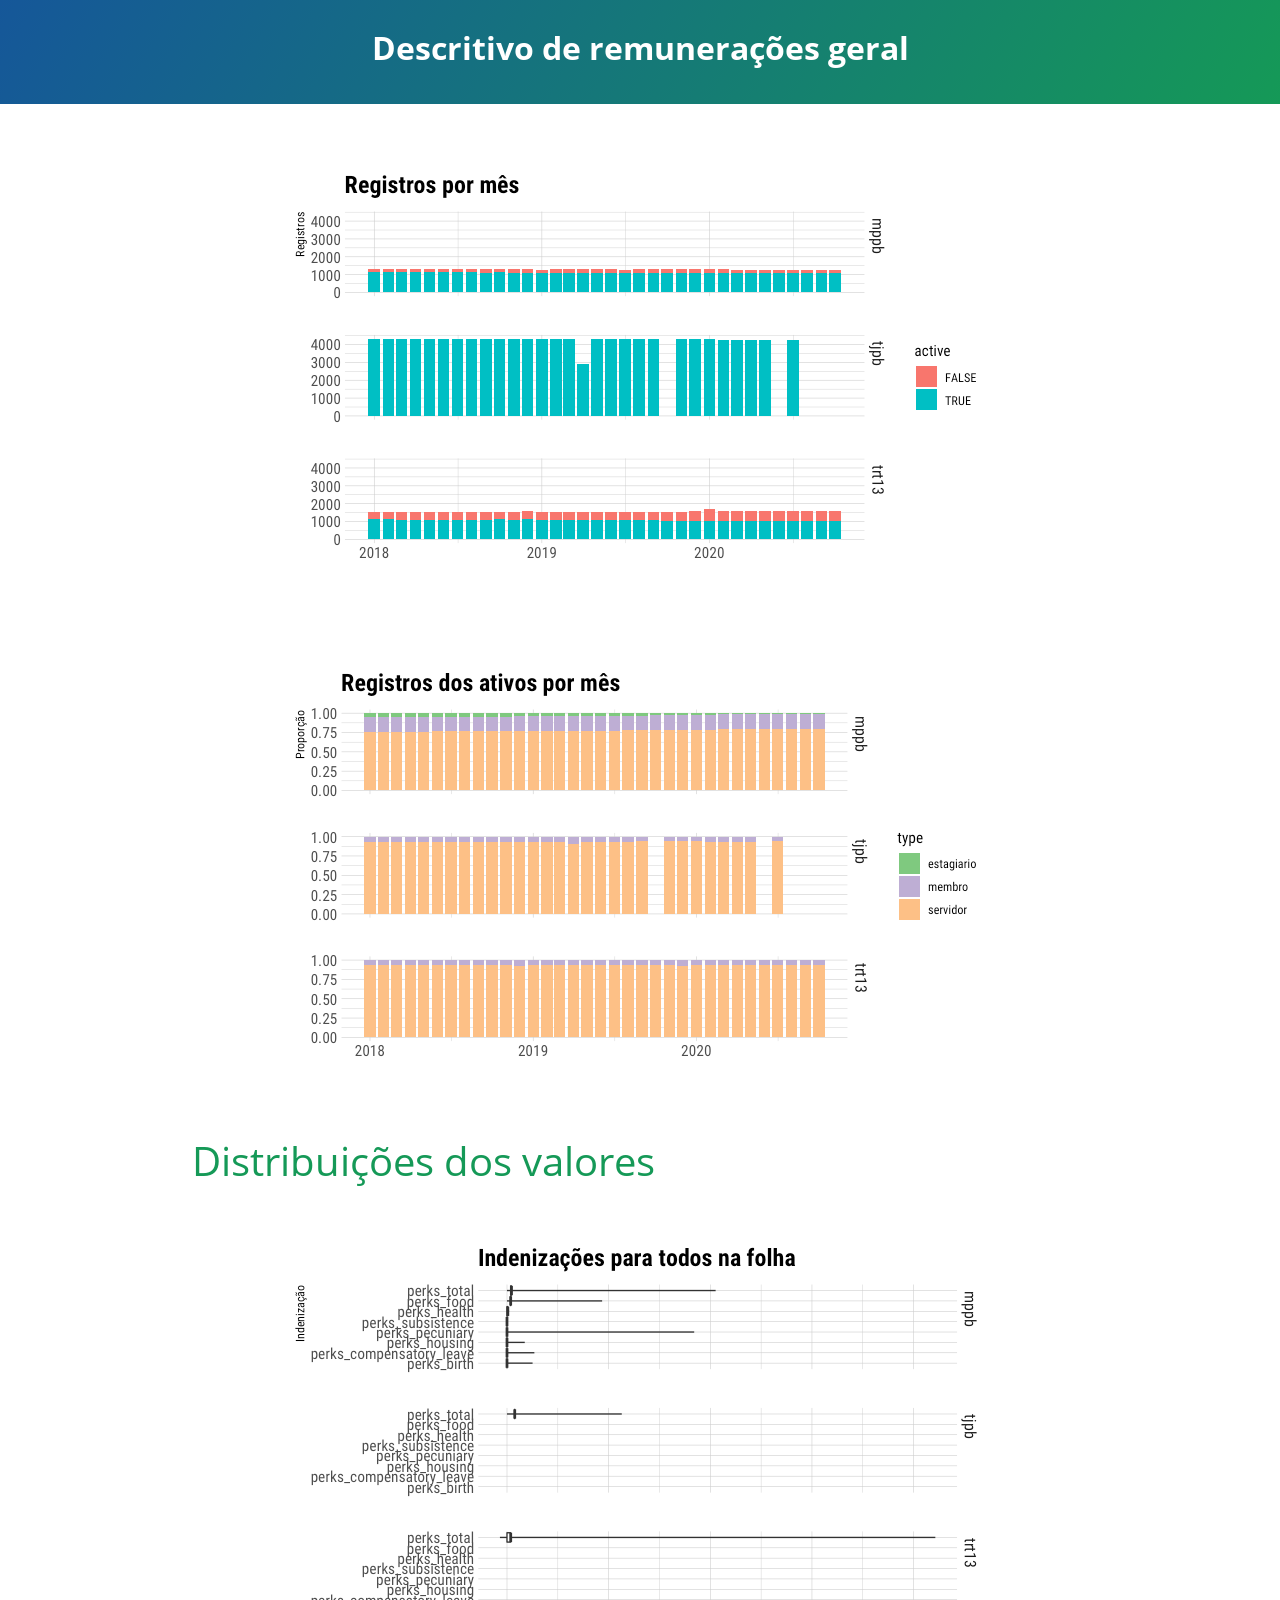
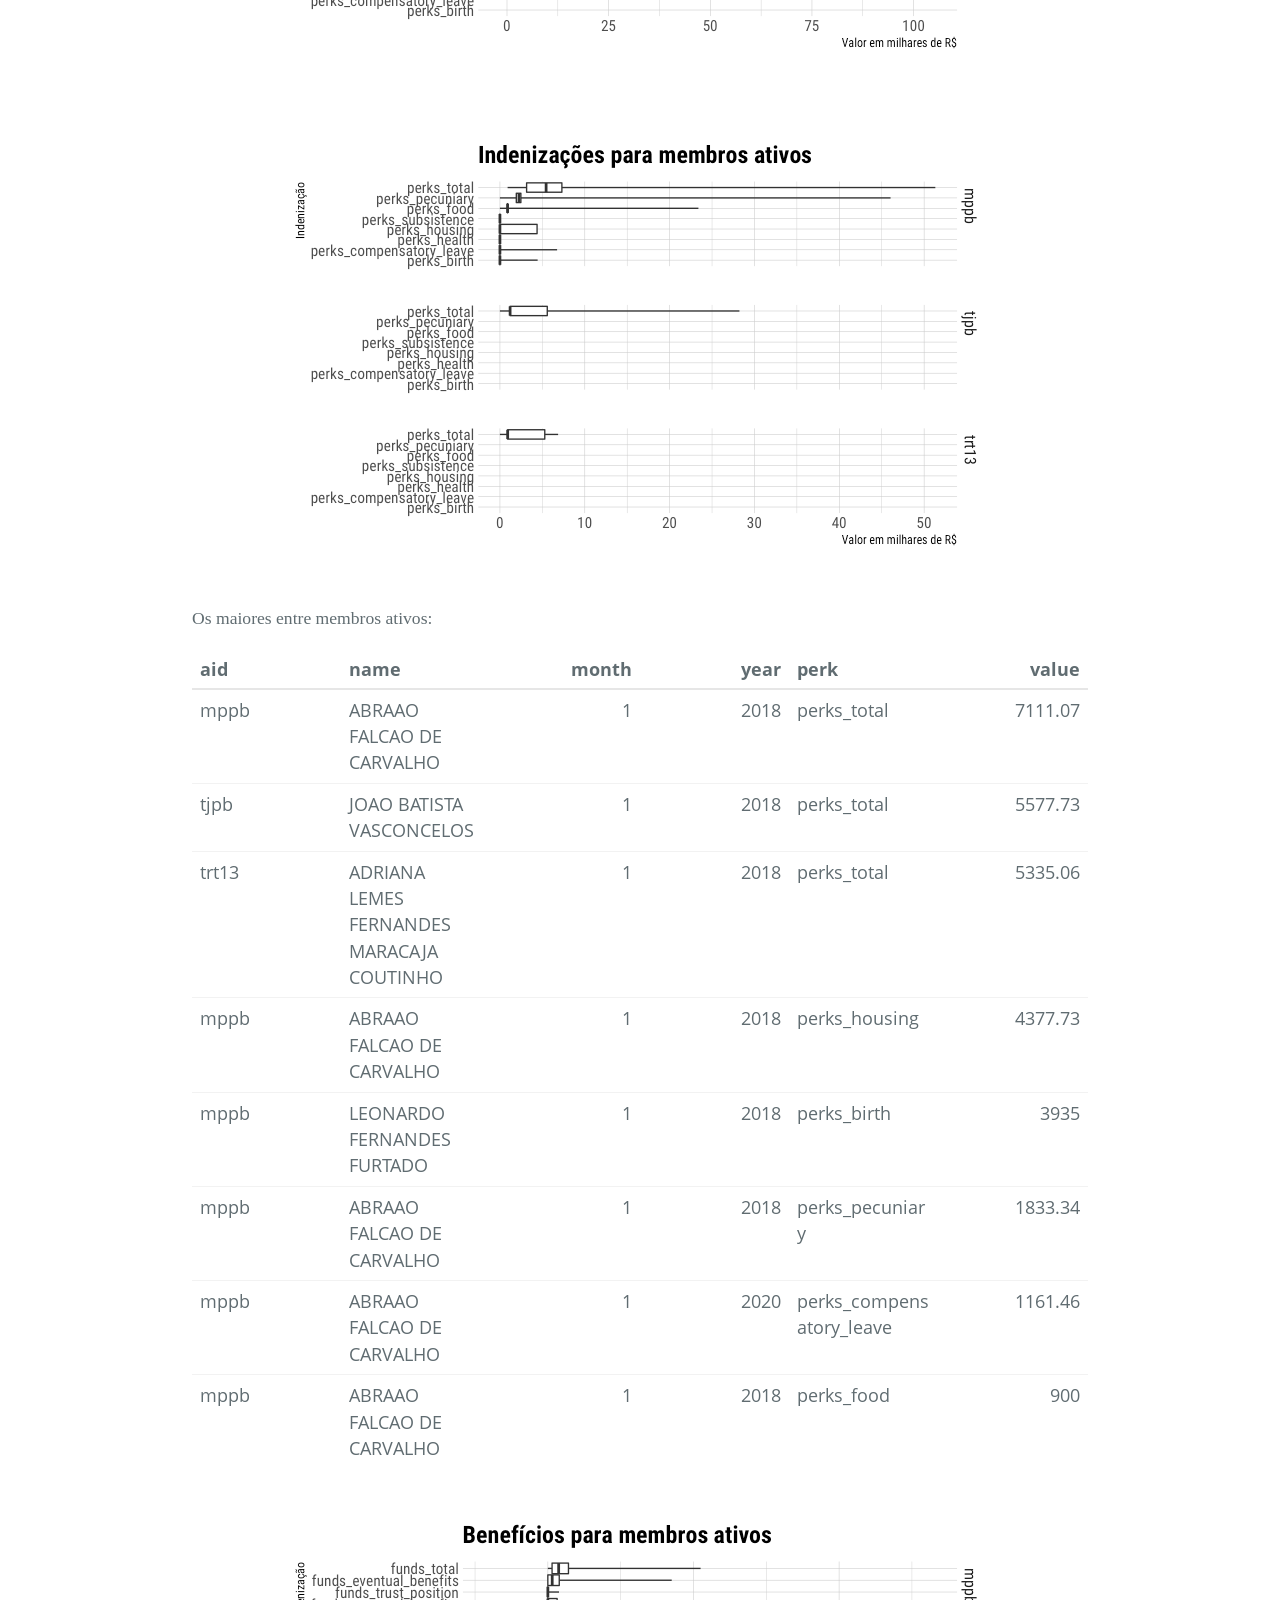
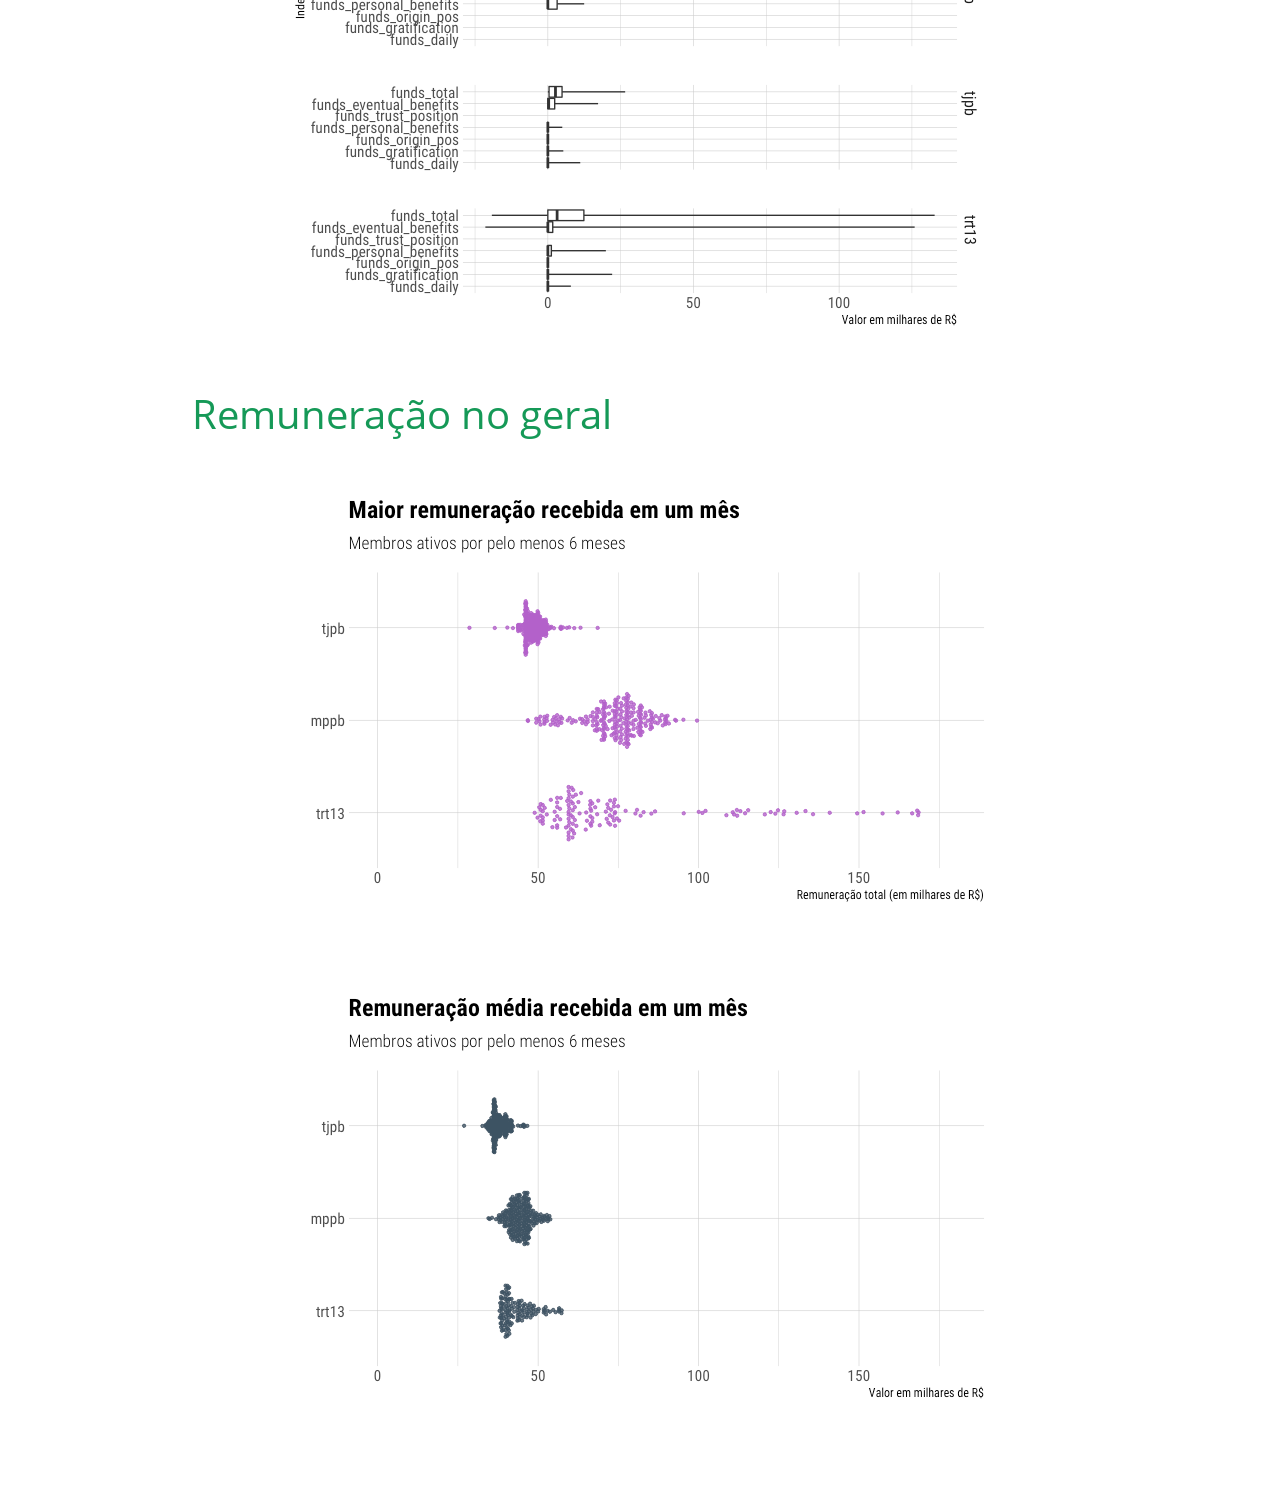
==== docs/descritivo-todos.html @ 9ba12799 "Descritivo inicial dos valores de remuneração em MPPB, TRT13 e TJPB" ====
<!DOCTYPE html>

<html>

<head>

<meta charset="utf-8" />
<meta name="generator" content="pandoc" />
<meta http-equiv="X-UA-Compatible" content="IE=EDGE" />

<meta name="viewport" content="width=device-width, initial-scale=1" />



<title>Descritivo de remunerações geral</title>

<script>// Hide empty <a> tag within highlighted CodeBlock for screen reader accessibility (see https://github.com/jgm/pandoc/issues/6352#issuecomment-626106786) -->
// v0.0.1
// Written by JooYoung Seo (jooyoung@psu.edu) and Atsushi Yasumoto on June 1st, 2020.

document.addEventListener('DOMContentLoaded', function() {
  const codeList = document.getElementsByClassName("sourceCode");
  for (var i = 0; i < codeList.length; i++) {
    var linkList = codeList[i].getElementsByTagName('a');
    for (var j = 0; j < linkList.length; j++) {
      if (linkList[j].innerHTML === "") {
        linkList[j].setAttribute('aria-hidden', 'true');
      }
    }
  }
});
</script>
<script>/**
 * core-js 2.6.11
 * https://github.com/zloirock/core-js
 * License: http://rock.mit-license.org
 * © 2019 Denis Pushkarev
 */
!function(e,i,Jt){"use strict";!function(r){var e={};function __webpack_require__(t){if(e[t])return e[t].exports;var n=e[t]={i:t,l:!1,exports:{}};return r[t].call(n.exports,n,n.exports,__webpack_require__),n.l=!0,n.exports}__webpack_require__.m=r,__webpack_require__.c=e,__webpack_require__.d=function(t,n,r){__webpack_require__.o(t,n)||Object.defineProperty(t,n,{configurable:!1,enumerable:!0,get:r})},__webpack_require__.n=function(t){var n=t&&t.__esModule?function getDefault(){return t["default"]}:function getModuleExports(){return t};return __webpack_require__.d(n,"a",n),n},__webpack_require__.o=function(t,n){return Object.prototype.hasOwnProperty.call(t,n)},__webpack_require__.p="",__webpack_require__(__webpack_require__.s=129)}([function(t,n,r){var v=r(2),g=r(26),y=r(11),d=r(12),b=r(18),S="prototype",_=function(t,n,r){var e,i,o,u,c=t&_.F,a=t&_.G,f=t&_.P,s=t&_.B,l=a?v:t&_.S?v[n]||(v[n]={}):(v[n]||{})[S],h=a?g:g[n]||(g[n]={}),p=h[S]||(h[S]={});for(e in a&&(r=n),r)o=((i=!c&&l&&l[e]!==Jt)?l:r)[e],u=s&&i?b(o,v):f&&"function"==typeof o?b(Function.call,o):o,l&&d(l,e,o,t&_.U),h[e]!=o&&y(h,e,u),f&&p[e]!=o&&(p[e]=o)};v.core=g,_.F=1,_.G=2,_.S=4,_.P=8,_.B=16,_.W=32,_.U=64,_.R=128,t.exports=_},function(t,n,r){var e=r(4);t.exports=function(t){if(!e(t))throw TypeError(t+" is not an object!");return t}},function(t,n){var r=t.exports="undefined"!=typeof window&&window.Math==Math?window:"undefined"!=typeof self&&self.Math==Math?self:Function("return this")();"number"==typeof i&&(i=r)},function(t,n){t.exports=function(t){try{return!!t()}catch(n){return!0}}},function(t,n){t.exports=function(t){return"object"==typeof t?null!==t:"function"==typeof t}},function(t,n,r){var e=r(47)("wks"),i=r(33),o=r(2).Symbol,u="function"==typeof o;(t.exports=function(t){return e[t]||(e[t]=u&&o[t]||(u?o:i)("Symbol."+t))}).store=e},function(t,n,r){var e=r(20),i=Math.min;t.exports=function(t){return 0<t?i(e(t),9007199254740991):0}},function(t,n,r){t.exports=!r(3)(function(){return 7!=Object.defineProperty({},"a",{get:function(){return 7}}).a})},function(t,n,r){var i=r(1),o=r(93),u=r(22),c=Object.defineProperty;n.f=r(7)?Object.defineProperty:function defineProperty(t,n,r){if(i(t),n=u(n,!0),i(r),o)try{return c(t,n,r)}catch(e){}if("get"in r||"set"in r)throw TypeError("Accessors not supported!");return"value"in r&&(t[n]=r.value),t}},function(t,n,r){var e=r(23);t.exports=function(t){return Object(e(t))}},function(t,n){t.exports=function(t){if("function"!=typeof t)throw TypeError(t+" is not a function!");return t}},function(t,n,r){var e=r(8),i=r(32);t.exports=r(7)?function(t,n,r){return e.f(t,n,i(1,r))}:function(t,n,r){return t[n]=r,t}},function(t,n,r){var o=r(2),u=r(11),c=r(14),a=r(33)("src"),e=r(131),i="toString",f=(""+e).split(i);r(26).inspectSource=function(t){return e.call(t)},(t.exports=function(t,n,r,e){var i="function"==typeof r;i&&(c(r,"name")||u(r,"name",n)),t[n]!==r&&(i&&(c(r,a)||u(r,a,t[n]?""+t[n]:f.join(String(n)))),t===o?t[n]=r:e?t[n]?t[n]=r:u(t,n,r):(delete t[n],u(t,n,r)))})(Function.prototype,i,function toString(){return"function"==typeof this&&this[a]||e.call(this)})},function(t,n,r){var e=r(0),i=r(3),u=r(23),c=/"/g,o=function(t,n,r,e){var i=String(u(t)),o="<"+n;return""!==r&&(o+=" "+r+'="'+String(e).replace(c,"&quot;")+'"'),o+">"+i+"</"+n+">"};t.exports=function(n,t){var r={};r[n]=t(o),e(e.P+e.F*i(function(){var t=""[n]('"');return t!==t.toLowerCase()||3<t.split('"').length}),"String",r)}},function(t,n){var r={}.hasOwnProperty;t.exports=function(t,n){return r.call(t,n)}},function(t,n,r){var e=r(48),i=r(23);t.exports=function(t){return e(i(t))}},function(t,n,r){var e=r(49),i=r(32),o=r(15),u=r(22),c=r(14),a=r(93),f=Object.getOwnPropertyDescriptor;n.f=r(7)?f:function getOwnPropertyDescriptor(t,n){if(t=o(t),n=u(n,!0),a)try{return f(t,n)}catch(r){}if(c(t,n))return i(!e.f.call(t,n),t[n])}},function(t,n,r){var e=r(14),i=r(9),o=r(68)("IE_PROTO"),u=Object.prototype;t.exports=Object.getPrototypeOf||function(t){return t=i(t),e(t,o)?t[o]:"function"==typeof t.constructor&&t instanceof t.constructor?t.constructor.prototype:t instanceof Object?u:null}},function(t,n,r){var o=r(10);t.exports=function(e,i,t){if(o(e),i===Jt)return e;switch(t){case 1:return function(t){return e.call(i,t)};case 2:return function(t,n){return e.call(i,t,n)};case 3:return function(t,n,r){return e.call(i,t,n,r)}}return function(){return e.apply(i,arguments)}}},function(t,n){var r={}.toString;t.exports=function(t){return r.call(t).slice(8,-1)}},function(t,n){var r=Math.ceil,e=Math.floor;t.exports=function(t){return isNaN(t=+t)?0:(0<t?e:r)(t)}},function(t,n,r){var e=r(3);t.exports=function(t,n){return!!t&&e(function(){n?t.call(null,function(){},1):t.call(null)})}},function(t,n,r){var i=r(4);t.exports=function(t,n){if(!i(t))return t;var r,e;if(n&&"function"==typeof(r=t.toString)&&!i(e=r.call(t)))return e;if("function"==typeof(r=t.valueOf)&&!i(e=r.call(t)))return e;if(!n&&"function"==typeof(r=t.toString)&&!i(e=r.call(t)))return e;throw TypeError("Can't convert object to primitive value")}},function(t,n){t.exports=function(t){if(t==Jt)throw TypeError("Can't call method on  "+t);return t}},function(t,n,r){var i=r(0),o=r(26),u=r(3);t.exports=function(t,n){var r=(o.Object||{})[t]||Object[t],e={};e[t]=n(r),i(i.S+i.F*u(function(){r(1)}),"Object",e)}},function(t,n,r){var S=r(18),_=r(48),x=r(9),m=r(6),e=r(84);t.exports=function(l,t){var h=1==l,p=2==l,v=3==l,g=4==l,y=6==l,d=5==l||y,b=t||e;return function(t,n,r){for(var e,i,o=x(t),u=_(o),c=S(n,r,3),a=m(u.length),f=0,s=h?b(t,a):p?b(t,0):Jt;f<a;f++)if((d||f in u)&&(i=c(e=u[f],f,o),l))if(h)s[f]=i;else if(i)switch(l){case 3:return!0;case 5:return e;case 6:return f;case 2:s.push(e)}else if(g)return!1;return y?-1:v||g?g:s}}},function(t,n){var r=t.exports={version:"2.6.11"};"number"==typeof e&&(e=r)},function(t,n,r){if(r(7)){var y=r(29),d=r(2),b=r(3),S=r(0),_=r(62),e=r(92),h=r(18),x=r(39),i=r(32),m=r(11),o=r(41),u=r(20),w=r(6),E=r(122),c=r(35),a=r(22),f=r(14),O=r(44),M=r(4),p=r(9),v=r(81),I=r(36),P=r(17),F=r(37).f,g=r(83),s=r(33),l=r(5),A=r(25),k=r(52),N=r(51),j=r(86),R=r(46),T=r(57),L=r(38),D=r(85),C=r(110),U=r(8),W=r(16),G=U.f,V=W.f,B=d.RangeError,z=d.TypeError,q=d.Uint8Array,K="ArrayBuffer",J="Shared"+K,Y="BYTES_PER_ELEMENT",$="prototype",X=Array[$],H=e.ArrayBuffer,Z=e.DataView,Q=A(0),tt=A(2),nt=A(3),rt=A(4),et=A(5),it=A(6),ot=k(!0),ut=k(!1),ct=j.values,at=j.keys,ft=j.entries,st=X.lastIndexOf,lt=X.reduce,ht=X.reduceRight,pt=X.join,vt=X.sort,gt=X.slice,yt=X.toString,dt=X.toLocaleString,bt=l("iterator"),St=l("toStringTag"),_t=s("typed_constructor"),xt=s("def_constructor"),mt=_.CONSTR,wt=_.TYPED,Et=_.VIEW,Ot="Wrong length!",Mt=A(1,function(t,n){return kt(N(t,t[xt]),n)}),It=b(function(){return 1===new q(new Uint16Array([1]).buffer)[0]}),Pt=!!q&&!!q[$].set&&b(function(){new q(1).set({})}),Ft=function(t,n){var r=u(t);if(r<0||r%n)throw B("Wrong offset!");return r},At=function(t){if(M(t)&&wt in t)return t;throw z(t+" is not a typed array!")},kt=function(t,n){if(!(M(t)&&_t in t))throw z("It is not a typed array constructor!");return new t(n)},Nt=function(t,n){return jt(N(t,t[xt]),n)},jt=function(t,n){for(var r=0,e=n.length,i=kt(t,e);r<e;)i[r]=n[r++];return i},Rt=function(t,n,r){G(t,n,{get:function(){return this._d[r]}})},Tt=function from(t){var n,r,e,i,o,u,c=p(t),a=arguments.length,f=1<a?arguments[1]:Jt,s=f!==Jt,l=g(c);if(l!=Jt&&!v(l)){for(u=l.call(c),e=[],n=0;!(o=u.next()).done;n++)e.push(o.value);c=e}for(s&&2<a&&(f=h(f,arguments[2],2)),n=0,r=w(c.length),i=kt(this,r);n<r;n++)i[n]=s?f(c[n],n):c[n];return i},Lt=function of(){for(var t=0,n=arguments.length,r=kt(this,n);t<n;)r[t]=arguments[t++];return r},Dt=!!q&&b(function(){dt.call(new q(1))}),Ct=function toLocaleString(){return dt.apply(Dt?gt.call(At(this)):At(this),arguments)},Ut={copyWithin:function copyWithin(t,n){return C.call(At(this),t,n,2<arguments.length?arguments[2]:Jt)},every:function every(t){return rt(At(this),t,1<arguments.length?arguments[1]:Jt)},fill:function fill(t){return D.apply(At(this),arguments)},filter:function filter(t){return Nt(this,tt(At(this),t,1<arguments.length?arguments[1]:Jt))},find:function find(t){return et(At(this),t,1<arguments.length?arguments[1]:Jt)},findIndex:function findIndex(t){return it(At(this),t,1<arguments.length?arguments[1]:Jt)},forEach:function forEach(t){Q(At(this),t,1<arguments.length?arguments[1]:Jt)},indexOf:function indexOf(t){return ut(At(this),t,1<arguments.length?arguments[1]:Jt)},includes:function includes(t){return ot(At(this),t,1<arguments.length?arguments[1]:Jt)},join:function join(t){return pt.apply(At(this),arguments)},lastIndexOf:function lastIndexOf(t){return st.apply(At(this),arguments)},map:function map(t){return Mt(At(this),t,1<arguments.length?arguments[1]:Jt)},reduce:function reduce(t){return lt.apply(At(this),arguments)},reduceRight:function reduceRight(t){return ht.apply(At(this),arguments)},reverse:function reverse(){for(var t,n=this,r=At(n).length,e=Math.floor(r/2),i=0;i<e;)t=n[i],n[i++]=n[--r],n[r]=t;return n},some:function some(t){return nt(At(this),t,1<arguments.length?arguments[1]:Jt)},sort:function sort(t){return vt.call(At(this),t)},subarray:function subarray(t,n){var r=At(this),e=r.length,i=c(t,e);return new(N(r,r[xt]))(r.buffer,r.byteOffset+i*r.BYTES_PER_ELEMENT,w((n===Jt?e:c(n,e))-i))}},Wt=function slice(t,n){return Nt(this,gt.call(At(this),t,n))},Gt=function set(t){At(this);var n=Ft(arguments[1],1),r=this.length,e=p(t),i=w(e.length),o=0;if(r<i+n)throw B(Ot);for(;o<i;)this[n+o]=e[o++]},Vt={entries:function entries(){return ft.call(At(this))},keys:function keys(){return at.call(At(this))},values:function values(){return ct.call(At(this))}},Bt=function(t,n){return M(t)&&t[wt]&&"symbol"!=typeof n&&n in t&&String(+n)==String(n)},zt=function getOwnPropertyDescriptor(t,n){return Bt(t,n=a(n,!0))?i(2,t[n]):V(t,n)},qt=function defineProperty(t,n,r){return!(Bt(t,n=a(n,!0))&&M(r)&&f(r,"value"))||f(r,"get")||f(r,"set")||r.configurable||f(r,"writable")&&!r.writable||f(r,"enumerable")&&!r.enumerable?G(t,n,r):(t[n]=r.value,t)};mt||(W.f=zt,U.f=qt),S(S.S+S.F*!mt,"Object",{getOwnPropertyDescriptor:zt,defineProperty:qt}),b(function(){yt.call({})})&&(yt=dt=function toString(){return pt.call(this)});var Kt=o({},Ut);o(Kt,Vt),m(Kt,bt,Vt.values),o(Kt,{slice:Wt,set:Gt,constructor:function(){},toString:yt,toLocaleString:Ct}),Rt(Kt,"buffer","b"),Rt(Kt,"byteOffset","o"),Rt(Kt,"byteLength","l"),Rt(Kt,"length","e"),G(Kt,St,{get:function(){return this[wt]}}),t.exports=function(t,l,n,o){var h=t+((o=!!o)?"Clamped":"")+"Array",r="get"+t,u="set"+t,p=d[h],c=p||{},e=p&&P(p),i={},a=p&&p[$],v=function(t,i){G(t,i,{get:function(){return(t=this._d).v[r](i*l+t.o,It);var t},set:function(t){return n=i,r=t,e=this._d,o&&(r=(r=Math.round(r))<0?0:255<r?255:255&r),void e.v[u](n*l+e.o,r,It);var n,r,e},enumerable:!0})};!p||!_.ABV?(p=n(function(t,n,r,e){x(t,p,h,"_d");var i,o,u,c,a=0,f=0;if(M(n)){if(!(n instanceof H||(c=O(n))==K||c==J))return wt in n?jt(p,n):Tt.call(p,n);i=n,f=Ft(r,l);var s=n.byteLength;if(e===Jt){if(s%l)throw B(Ot);if((o=s-f)<0)throw B(Ot)}else if(s<(o=w(e)*l)+f)throw B(Ot);u=o/l}else u=E(n),i=new H(o=u*l);for(m(t,"_d",{b:i,o:f,l:o,e:u,v:new Z(i)});a<u;)v(t,a++)}),a=p[$]=I(Kt),m(a,"constructor",p)):b(function(){p(1)})&&b(function(){new p(-1)})&&T(function(t){new p,new p(null),new p(1.5),new p(t)},!0)||(p=n(function(t,n,r,e){var i;return x(t,p,h),M(n)?n instanceof H||(i=O(n))==K||i==J?e!==Jt?new c(n,Ft(r,l),e):r!==Jt?new c(n,Ft(r,l)):new c(n):wt in n?jt(p,n):Tt.call(p,n):new c(E(n))}),Q(e!==Function.prototype?F(c).concat(F(e)):F(c),function(t){t in p||m(p,t,c[t])}),p[$]=a,y||(a.constructor=p));var f=a[bt],s=!!f&&("values"==f.name||f.name==Jt),g=Vt.values;m(p,_t,!0),m(a,wt,h),m(a,Et,!0),m(a,xt,p),(o?new p(1)[St]==h:St in a)||G(a,St,{get:function(){return h}}),S(S.G+S.W+S.F*((i[h]=p)!=c),i),S(S.S,h,{BYTES_PER_ELEMENT:l}),S(S.S+S.F*b(function(){c.of.call(p,1)}),h,{from:Tt,of:Lt}),Y in a||m(a,Y,l),S(S.P,h,Ut),L(h),S(S.P+S.F*Pt,h,{set:Gt}),S(S.P+S.F*!s,h,Vt),y||a.toString==yt||(a.toString=yt),S(S.P+S.F*b(function(){new p(1).slice()}),h,{slice:Wt}),S(S.P+S.F*(b(function(){return[1,2].toLocaleString()!=new p([1,2]).toLocaleString()})||!b(function(){a.toLocaleString.call([1,2])})),h,{toLocaleString:Ct}),R[h]=s?f:g,y||s||m(a,bt,g)}}else t.exports=function(){}},function(t,n,r){var o=r(116),e=r(0),i=r(47)("metadata"),u=i.store||(i.store=new(r(119))),c=function(t,n,r){var e=u.get(t);if(!e){if(!r)return Jt;u.set(t,e=new o)}var i=e.get(n);if(!i){if(!r)return Jt;e.set(n,i=new o)}return i};t.exports={store:u,map:c,has:function(t,n,r){var e=c(n,r,!1);return e!==Jt&&e.has(t)},get:function(t,n,r){var e=c(n,r,!1);return e===Jt?Jt:e.get(t)},set:function(t,n,r,e){c(r,e,!0).set(t,n)},keys:function(t,n){var r=c(t,n,!1),e=[];return r&&r.forEach(function(t,n){e.push(n)}),e},key:function(t){return t===Jt||"symbol"==typeof t?t:String(t)},exp:function(t){e(e.S,"Reflect",t)}}},function(t,n){t.exports=!1},function(t,n,r){var e=r(33)("meta"),i=r(4),o=r(14),u=r(8).f,c=0,a=Object.isExtensible||function(){return!0},f=!r(3)(function(){return a(Object.preventExtensions({}))}),s=function(t){u(t,e,{value:{i:"O"+ ++c,w:{}}})},l=t.exports={KEY:e,NEED:!1,fastKey:function(t,n){if(!i(t))return"symbol"==typeof t?t:("string"==typeof t?"S":"P")+t;if(!o(t,e)){if(!a(t))return"F";if(!n)return"E";s(t)}return t[e].i},getWeak:function(t,n){if(!o(t,e)){if(!a(t))return!0;if(!n)return!1;s(t)}return t[e].w},onFreeze:function(t){return f&&l.NEED&&a(t)&&!o(t,e)&&s(t),t}}},function(t,n,r){var e=r(5)("unscopables"),i=Array.prototype;i[e]==Jt&&r(11)(i,e,{}),t.exports=function(t){i[e][t]=!0}},function(t,n){t.exports=function(t,n){return{enumerable:!(1&t),configurable:!(2&t),writable:!(4&t),value:n}}},function(t,n){var r=0,e=Math.random();t.exports=function(t){return"Symbol(".concat(t===Jt?"":t,")_",(++r+e).toString(36))}},function(t,n,r){var e=r(95),i=r(69);t.exports=Object.keys||function keys(t){return e(t,i)}},function(t,n,r){var e=r(20),i=Math.max,o=Math.min;t.exports=function(t,n){return(t=e(t))<0?i(t+n,0):o(t,n)}},function(t,n,e){var i=e(1),o=e(96),u=e(69),c=e(68)("IE_PROTO"),a=function(){},f="prototype",s=function(){var t,n=e(66)("iframe"),r=u.length;for(n.style.display="none",e(70).appendChild(n),n.src="javascript:",(t=n.contentWindow.document).open(),t.write("<script>document.F=Object<\/script>"),t.close(),s=t.F;r--;)delete s[f][u[r]];return s()};t.exports=Object.create||function create(t,n){var r;return null!==t?(a[f]=i(t),r=new a,a[f]=null,r[c]=t):r=s(),n===Jt?r:o(r,n)}},function(t,n,r){var e=r(95),i=r(69).concat("length","prototype");n.f=Object.getOwnPropertyNames||function getOwnPropertyNames(t){return e(t,i)}},function(t,n,r){var e=r(2),i=r(8),o=r(7),u=r(5)("species");t.exports=function(t){var n=e[t];o&&n&&!n[u]&&i.f(n,u,{configurable:!0,get:function(){return this}})}},function(t,n){t.exports=function(t,n,r,e){if(!(t instanceof n)||e!==Jt&&e in t)throw TypeError(r+": incorrect invocation!");return t}},function(t,n,r){var h=r(18),p=r(108),v=r(81),g=r(1),y=r(6),d=r(83),b={},S={};(n=t.exports=function(t,n,r,e,i){var o,u,c,a,f=i?function(){return t}:d(t),s=h(r,e,n?2:1),l=0;if("function"!=typeof f)throw TypeError(t+" is not iterable!");if(v(f)){for(o=y(t.length);l<o;l++)if((a=n?s(g(u=t[l])[0],u[1]):s(t[l]))===b||a===S)return a}else for(c=f.call(t);!(u=c.next()).done;)if((a=p(c,s,u.value,n))===b||a===S)return a}).BREAK=b,n.RETURN=S},function(t,n,r){var i=r(12);t.exports=function(t,n,r){for(var e in n)i(t,e,n[e],r);return t}},function(t,n,r){var e=r(4);t.exports=function(t,n){if(!e(t)||t._t!==n)throw TypeError("Incompatible receiver, "+n+" required!");return t}},function(t,n,r){var e=r(8).f,i=r(14),o=r(5)("toStringTag");t.exports=function(t,n,r){t&&!i(t=r?t:t.prototype,o)&&e(t,o,{configurable:!0,value:n})}},function(t,n,r){var i=r(19),o=r(5)("toStringTag"),u="Arguments"==i(function(){return arguments}());t.exports=function(t){var n,r,e;return t===Jt?"Undefined":null===t?"Null":"string"==typeof(r=function(t,n){try{return t[n]}catch(r){}}(n=Object(t),o))?r:u?i(n):"Object"==(e=i(n))&&"function"==typeof n.callee?"Arguments":e}},function(t,n,r){var u=r(0),e=r(23),c=r(3),a=r(73),i="["+a+"]",o=RegExp("^"+i+i+"*"),f=RegExp(i+i+"*$"),s=function(t,n,r){var e={},i=c(function(){return!!a[t]()||"​"!="​"[t]()}),o=e[t]=i?n(l):a[t];r&&(e[r]=o),u(u.P+u.F*i,"String",e)},l=s.trim=function(t,n){return t=String(e(t)),1&n&&(t=t.replace(o,"")),2&n&&(t=t.replace(f,"")),t};t.exports=s},function(t,n){t.exports={}},function(t,n,r){var e=r(26),i=r(2),o="__core-js_shared__",u=i[o]||(i[o]={});(t.exports=function(t,n){return u[t]||(u[t]=n!==Jt?n:{})})("versions",[]).push({version:e.version,mode:r(29)?"pure":"global",copyright:"© 2019 Denis Pushkarev (zloirock.ru)"})},function(t,n,r){var e=r(19);t.exports=Object("z").propertyIsEnumerable(0)?Object:function(t){return"String"==e(t)?t.split(""):Object(t)}},function(t,n){n.f={}.propertyIsEnumerable},function(t,n,r){var e=r(1);t.exports=function(){var t=e(this),n="";return t.global&&(n+="g"),t.ignoreCase&&(n+="i"),t.multiline&&(n+="m"),t.unicode&&(n+="u"),t.sticky&&(n+="y"),n}},function(t,n,r){var i=r(1),o=r(10),u=r(5)("species");t.exports=function(t,n){var r,e=i(t).constructor;return e===Jt||(r=i(e)[u])==Jt?n:o(r)}},function(t,n,r){var a=r(15),f=r(6),s=r(35);t.exports=function(c){return function(t,n,r){var e,i=a(t),o=f(i.length),u=s(r,o);if(c&&n!=n){for(;u<o;)if((e=i[u++])!=e)return!0}else for(;u<o;u++)if((c||u in i)&&i[u]===n)return c||u||0;return!c&&-1}}},function(t,n){n.f=Object.getOwnPropertySymbols},function(t,n,r){var e=r(19);t.exports=Array.isArray||function isArray(t){return"Array"==e(t)}},function(t,n,r){var a=r(20),f=r(23);t.exports=function(c){return function(t,n){var r,e,i=String(f(t)),o=a(n),u=i.length;return o<0||u<=o?c?"":Jt:(r=i.charCodeAt(o))<55296||56319<r||o+1===u||(e=i.charCodeAt(o+1))<56320||57343<e?c?i.charAt(o):r:c?i.slice(o,o+2):e-56320+(r-55296<<10)+65536}}},function(t,n,r){var e=r(4),i=r(19),o=r(5)("match");t.exports=function(t){var n;return e(t)&&((n=t[o])!==Jt?!!n:"RegExp"==i(t))}},function(t,n,r){var o=r(5)("iterator"),u=!1;try{var e=[7][o]();e["return"]=function(){u=!0},Array.from(e,function(){throw 2})}catch(c){}t.exports=function(t,n){if(!n&&!u)return!1;var r=!1;try{var e=[7],i=e[o]();i.next=function(){return{done:r=!0}},e[o]=function(){return i},t(e)}catch(c){}return r}},function(t,n,r){var i=r(44),o=RegExp.prototype.exec;t.exports=function(t,n){var r=t.exec;if("function"==typeof r){var e=r.call(t,n);if("object"!=typeof e)throw new TypeError("RegExp exec method returned something other than an Object or null");return e}if("RegExp"!==i(t))throw new TypeError("RegExp#exec called on incompatible receiver");return o.call(t,n)}},function(t,n,r){r(112);var f=r(12),s=r(11),l=r(3),h=r(23),p=r(5),v=r(87),g=p("species"),y=!l(function(){var t=/./;return t.exec=function(){var t=[];return t.groups={a:"7"},t},"7"!=="".replace(t,"$<a>")}),d=function(){var t=/(?:)/,n=t.exec;t.exec=function(){return n.apply(this,arguments)};var r="ab".split(t);return 2===r.length&&"a"===r[0]&&"b"===r[1]}();t.exports=function(r,t,n){var e=p(r),o=!l(function(){var t={};return t[e]=function(){return 7},7!=""[r](t)}),i=o?!l(function(){var t=!1,n=/a/;return n.exec=function(){return t=!0,null},"split"===r&&(n.constructor={},n.constructor[g]=function(){return n}),n[e](""),!t}):Jt;if(!o||!i||"replace"===r&&!y||"split"===r&&!d){var u=/./[e],c=n(h,e,""[r],function maybeCallNative(t,n,r,e,i){return n.exec===v?o&&!i?{done:!0,value:u.call(n,r,e)}:{done:!0,value:t.call(r,n,e)}:{done:!1}}),a=c[1];f(String.prototype,r,c[0]),s(RegExp.prototype,e,2==t?function(t,n){return a.call(t,this,n)}:function(t){return a.call(t,this)})}}},function(t,n,r){var e=r(2).navigator;t.exports=e&&e.userAgent||""},function(t,n,r){var d=r(2),b=r(0),S=r(12),_=r(41),x=r(30),m=r(40),w=r(39),E=r(4),O=r(3),M=r(57),I=r(43),P=r(72);t.exports=function(e,t,n,r,i,o){var u=d[e],c=u,a=i?"set":"add",f=c&&c.prototype,s={},l=function(t){var r=f[t];S(f,t,"delete"==t?function(t){return!(o&&!E(t))&&r.call(this,0===t?0:t)}:"has"==t?function has(t){return!(o&&!E(t))&&r.call(this,0===t?0:t)}:"get"==t?function get(t){return o&&!E(t)?Jt:r.call(this,0===t?0:t)}:"add"==t?function add(t){return r.call(this,0===t?0:t),this}:function set(t,n){return r.call(this,0===t?0:t,n),this})};if("function"==typeof c&&(o||f.forEach&&!O(function(){(new c).entries().next()}))){var h=new c,p=h[a](o?{}:-0,1)!=h,v=O(function(){h.has(1)}),g=M(function(t){new c(t)}),y=!o&&O(function(){for(var t=new c,n=5;n--;)t[a](n,n);return!t.has(-0)});g||(((c=t(function(t,n){w(t,c,e);var r=P(new u,t,c);return n!=Jt&&m(n,i,r[a],r),r})).prototype=f).constructor=c),(v||y)&&(l("delete"),l("has"),i&&l("get")),(y||p)&&l(a),o&&f.clear&&delete f.clear}else c=r.getConstructor(t,e,i,a),_(c.prototype,n),x.NEED=!0;return I(c,e),b(b.G+b.W+b.F*((s[e]=c)!=u),s),o||r.setStrong(c,e,i),c}},function(t,n,r){for(var e,i=r(2),o=r(11),u=r(33),c=u("typed_array"),a=u("view"),f=!(!i.ArrayBuffer||!i.DataView),s=f,l=0,h="Int8Array,Uint8Array,Uint8ClampedArray,Int16Array,Uint16Array,Int32Array,Uint32Array,Float32Array,Float64Array".split(",");l<9;)(e=i[h[l++]])?(o(e.prototype,c,!0),o(e.prototype,a,!0)):s=!1;t.exports={ABV:f,CONSTR:s,TYPED:c,VIEW:a}},function(t,n,r){t.exports=r(29)||!r(3)(function(){var t=Math.random();__defineSetter__.call(null,t,function(){}),delete r(2)[t]})},function(t,n,r){var e=r(0);t.exports=function(t){e(e.S,t,{of:function of(){for(var t=arguments.length,n=new Array(t);t--;)n[t]=arguments[t];return new this(n)}})}},function(t,n,r){var e=r(0),u=r(10),c=r(18),a=r(40);t.exports=function(t){e(e.S,t,{from:function from(t){var n,r,e,i,o=arguments[1];return u(this),(n=o!==Jt)&&u(o),t==Jt?new this:(r=[],n?(e=0,i=c(o,arguments[2],2),a(t,!1,function(t){r.push(i(t,e++))})):a(t,!1,r.push,r),new this(r))}})}},function(t,n,r){var e=r(4),i=r(2).document,o=e(i)&&e(i.createElement);t.exports=function(t){return o?i.createElement(t):{}}},function(t,n,r){var e=r(2),i=r(26),o=r(29),u=r(94),c=r(8).f;t.exports=function(t){var n=i.Symbol||(i.Symbol=o?{}:e.Symbol||{});"_"==t.charAt(0)||t in n||c(n,t,{value:u.f(t)})}},function(t,n,r){var e=r(47)("keys"),i=r(33);t.exports=function(t){return e[t]||(e[t]=i(t))}},function(t,n){t.exports="constructor,hasOwnProperty,isPrototypeOf,propertyIsEnumerable,toLocaleString,toString,valueOf".split(",")},function(t,n,r){var e=r(2).document;t.exports=e&&e.documentElement},function(t,n,i){var r=i(4),e=i(1),o=function(t,n){if(e(t),!r(n)&&null!==n)throw TypeError(n+": can't set as prototype!")};t.exports={set:Object.setPrototypeOf||("__proto__"in{}?function(t,r,e){try{(e=i(18)(Function.call,i(16).f(Object.prototype,"__proto__").set,2))(t,[]),r=!(t instanceof Array)}catch(n){r=!0}return function setPrototypeOf(t,n){return o(t,n),r?t.__proto__=n:e(t,n),t}}({},!1):Jt),check:o}},function(t,n,r){var o=r(4),u=r(71).set;t.exports=function(t,n,r){var e,i=n.constructor;return i!==r&&"function"==typeof i&&(e=i.prototype)!==r.prototype&&o(e)&&u&&u(t,e),t}},function(t,n){t.exports="\t\n\x0B\f\r   ᠎             　\u2028\u2029\ufeff"},function(t,n,r){var i=r(20),o=r(23);t.exports=function repeat(t){var n=String(o(this)),r="",e=i(t);if(e<0||e==Infinity)throw RangeError("Count can't be negative");for(;0<e;(e>>>=1)&&(n+=n))1&e&&(r+=n);return r}},function(t,n){t.exports=Math.sign||function sign(t){return 0==(t=+t)||t!=t?t:t<0?-1:1}},function(t,n){var r=Math.expm1;t.exports=!r||22025.465794806718<r(10)||r(10)<22025.465794806718||-2e-17!=r(-2e-17)?function expm1(t){return 0==(t=+t)?t:-1e-6<t&&t<1e-6?t+t*t/2:Math.exp(t)-1}:r},function(t,n,r){var e=r(56),i=r(23);t.exports=function(t,n,r){if(e(n))throw TypeError("String#"+r+" doesn't accept regex!");return String(i(t))}},function(t,n,r){var i=r(5)("match");t.exports=function(t){var n=/./;try{"/./"[t](n)}catch(r){try{return n[i]=!1,!"/./"[t](n)}catch(e){}}return!0}},function(t,n,r){var S=r(29),_=r(0),x=r(12),m=r(11),w=r(46),E=r(80),O=r(43),M=r(17),I=r(5)("iterator"),P=!([].keys&&"next"in[].keys()),F="values",A=function(){return this};t.exports=function(t,n,r,e,i,o,u){E(r,n,e);var c,a,f,s=function(t){if(!P&&t in v)return v[t];switch(t){case"keys":return function keys(){return new r(this,t)};case F:return function values(){return new r(this,t)}}return function entries(){return new r(this,t)}},l=n+" Iterator",h=i==F,p=!1,v=t.prototype,g=v[I]||v["@@iterator"]||i&&v[i],y=g||s(i),d=i?h?s("entries"):y:Jt,b="Array"==n&&v.entries||g;if(b&&(f=M(b.call(new t)))!==Object.prototype&&f.next&&(O(f,l,!0),S||"function"==typeof f[I]||m(f,I,A)),h&&g&&g.name!==F&&(p=!0,y=function values(){return g.call(this)}),S&&!u||!P&&!p&&v[I]||m(v,I,y),w[n]=y,w[l]=A,i)if(c={values:h?y:s(F),keys:o?y:s("keys"),entries:d},u)for(a in c)a in v||x(v,a,c[a]);else _(_.P+_.F*(P||p),n,c);return c}},function(t,n,r){var e=r(36),i=r(32),o=r(43),u={};r(11)(u,r(5)("iterator"),function(){return this}),t.exports=function(t,n,r){t.prototype=e(u,{next:i(1,r)}),o(t,n+" Iterator")}},function(t,n,r){var e=r(46),i=r(5)("iterator"),o=Array.prototype;t.exports=function(t){return t!==Jt&&(e.Array===t||o[i]===t)}},function(t,n,r){var e=r(8),i=r(32);t.exports=function(t,n,r){n in t?e.f(t,n,i(0,r)):t[n]=r}},function(t,n,r){var e=r(44),i=r(5)("iterator"),o=r(46);t.exports=r(26).getIteratorMethod=function(t){if(t!=Jt)return t[i]||t["@@iterator"]||o[e(t)]}},function(t,n,r){var e=r(213);t.exports=function(t,n){return new(e(t))(n)}},function(t,n,r){var c=r(9),a=r(35),f=r(6);t.exports=function fill(t){for(var n=c(this),r=f(n.length),e=arguments.length,i=a(1<e?arguments[1]:Jt,r),o=2<e?arguments[2]:Jt,u=o===Jt?r:a(o,r);i<u;)n[i++]=t;return n}},function(t,n,r){var e=r(31),i=r(111),o=r(46),u=r(15);t.exports=r(79)(Array,"Array",function(t,n){this._t=u(t),this._i=0,this._k=n},function(){var t=this._t,n=this._k,r=this._i++;return!t||t.length<=r?(this._t=Jt,i(1)):i(0,"keys"==n?r:"values"==n?t[r]:[r,t[r]])},"values"),o.Arguments=o.Array,e("keys"),e("values"),e("entries")},function(t,n,r){var e,i,u=r(50),c=RegExp.prototype.exec,a=String.prototype.replace,o=c,f="lastIndex",s=(i=/b*/g,c.call(e=/a/,"a"),c.call(i,"a"),0!==e[f]||0!==i[f]),l=/()??/.exec("")[1]!==Jt;(s||l)&&(o=function exec(t){var n,r,e,i,o=this;return l&&(r=new RegExp("^"+o.source+"$(?!\\s)",u.call(o))),s&&(n=o[f]),e=c.call(o,t),s&&e&&(o[f]=o.global?e.index+e[0].length:n),l&&e&&1<e.length&&a.call(e[0],r,function(){for(i=1;i<arguments.length-2;i++)arguments[i]===Jt&&(e[i]=Jt)}),e}),t.exports=o},function(t,n,r){var e=r(55)(!0);t.exports=function(t,n,r){return n+(r?e(t,n).length:1)}},function(t,n,r){var e,i,o,u=r(18),c=r(101),a=r(70),f=r(66),s=r(2),l=s.process,h=s.setImmediate,p=s.clearImmediate,v=s.MessageChannel,g=s.Dispatch,y=0,d={},b="onreadystatechange",S=function(){var t=+this;if(d.hasOwnProperty(t)){var n=d[t];delete d[t],n()}},_=function(t){S.call(t.data)};h&&p||(h=function setImmediate(t){for(var n=[],r=1;r<arguments.length;)n.push(arguments[r++]);return d[++y]=function(){c("function"==typeof t?t:Function(t),n)},e(y),y},p=function clearImmediate(t){delete d[t]},"process"==r(19)(l)?e=function(t){l.nextTick(u(S,t,1))}:g&&g.now?e=function(t){g.now(u(S,t,1))}:v?(o=(i=new v).port2,i.port1.onmessage=_,e=u(o.postMessage,o,1)):s.addEventListener&&"function"==typeof postMessage&&!s.importScripts?(e=function(t){s.postMessage(t+"","*")},s.addEventListener("message",_,!1)):e=b in f("script")?function(t){a.appendChild(f("script"))[b]=function(){a.removeChild(this),S.call(t)}}:function(t){setTimeout(u(S,t,1),0)}),t.exports={set:h,clear:p}},function(t,n,r){var c=r(2),a=r(89).set,f=c.MutationObserver||c.WebKitMutationObserver,s=c.process,l=c.Promise,h="process"==r(19)(s);t.exports=function(){var e,i,o,t=function(){var t,n;for(h&&(t=s.domain)&&t.exit();e;){n=e.fn,e=e.next;try{n()}catch(r){throw e?o():i=Jt,r}}i=Jt,t&&t.enter()};if(h)o=function(){s.nextTick(t)};else if(!f||c.navigator&&c.navigator.standalone)if(l&&l.resolve){var n=l.resolve(Jt);o=function(){n.then(t)}}else o=function(){a.call(c,t)};else{var r=!0,u=document.createTextNode("");new f(t).observe(u,{characterData:!0}),o=function(){u.data=r=!r}}return function(t){var n={fn:t,next:Jt};i&&(i.next=n),e||(e=n,o()),i=n}}},function(t,n,r){var i=r(10);function PromiseCapability(t){var r,e;this.promise=new t(function(t,n){if(r!==Jt||e!==Jt)throw TypeError("Bad Promise constructor");r=t,e=n}),this.resolve=i(r),this.reject=i(e)}t.exports.f=function(t){return new PromiseCapability(t)}},function(t,n,r){var e=r(2),i=r(7),o=r(29),u=r(62),c=r(11),a=r(41),f=r(3),s=r(39),l=r(20),h=r(6),p=r(122),v=r(37).f,g=r(8).f,y=r(85),d=r(43),b="ArrayBuffer",S="DataView",_="prototype",x="Wrong index!",m=e[b],w=e[S],E=e.Math,O=e.RangeError,M=e.Infinity,I=m,P=E.abs,F=E.pow,A=E.floor,k=E.log,N=E.LN2,j="byteLength",R="byteOffset",T=i?"_b":"buffer",L=i?"_l":j,D=i?"_o":R;function packIEEE754(t,n,r){var e,i,o,u=new Array(r),c=8*r-n-1,a=(1<<c)-1,f=a>>1,s=23===n?F(2,-24)-F(2,-77):0,l=0,h=t<0||0===t&&1/t<0?1:0;for((t=P(t))!=t||t===M?(i=t!=t?1:0,e=a):(e=A(k(t)/N),t*(o=F(2,-e))<1&&(e--,o*=2),2<=(t+=1<=e+f?s/o:s*F(2,1-f))*o&&(e++,o/=2),a<=e+f?(i=0,e=a):1<=e+f?(i=(t*o-1)*F(2,n),e+=f):(i=t*F(2,f-1)*F(2,n),e=0));8<=n;u[l++]=255&i,i/=256,n-=8);for(e=e<<n|i,c+=n;0<c;u[l++]=255&e,e/=256,c-=8);return u[--l]|=128*h,u}function unpackIEEE754(t,n,r){var e,i=8*r-n-1,o=(1<<i)-1,u=o>>1,c=i-7,a=r-1,f=t[a--],s=127&f;for(f>>=7;0<c;s=256*s+t[a],a--,c-=8);for(e=s&(1<<-c)-1,s>>=-c,c+=n;0<c;e=256*e+t[a],a--,c-=8);if(0===s)s=1-u;else{if(s===o)return e?NaN:f?-M:M;e+=F(2,n),s-=u}return(f?-1:1)*e*F(2,s-n)}function unpackI32(t){return t[3]<<24|t[2]<<16|t[1]<<8|t[0]}function packI8(t){return[255&t]}function packI16(t){return[255&t,t>>8&255]}function packI32(t){return[255&t,t>>8&255,t>>16&255,t>>24&255]}function packF64(t){return packIEEE754(t,52,8)}function packF32(t){return packIEEE754(t,23,4)}function addGetter(t,n,r){g(t[_],n,{get:function(){return this[r]}})}function get(t,n,r,e){var i=p(+r);if(t[L]<i+n)throw O(x);var o=i+t[D],u=t[T]._b.slice(o,o+n);return e?u:u.reverse()}function set(t,n,r,e,i,o){var u=p(+r);if(t[L]<u+n)throw O(x);for(var c=t[T]._b,a=u+t[D],f=e(+i),s=0;s<n;s++)c[a+s]=f[o?s:n-s-1]}if(u.ABV){if(!f(function(){m(1)})||!f(function(){new m(-1)})||f(function(){return new m,new m(1.5),new m(NaN),m.name!=b})){for(var C,U=(m=function ArrayBuffer(t){return s(this,m),new I(p(t))})[_]=I[_],W=v(I),G=0;G<W.length;)(C=W[G++])in m||c(m,C,I[C]);o||(U.constructor=m)}var V=new w(new m(2)),B=w[_].setInt8;V.setInt8(0,2147483648),V.setInt8(1,2147483649),!V.getInt8(0)&&V.getInt8(1)||a(w[_],{setInt8:function setInt8(t,n){B.call(this,t,n<<24>>24)},setUint8:function setUint8(t,n){B.call(this,t,n<<24>>24)}},!0)}else m=function ArrayBuffer(t){s(this,m,b);var n=p(t);this._b=y.call(new Array(n),0),this[L]=n},w=function DataView(t,n,r){s(this,w,S),s(t,m,S);var e=t[L],i=l(n);if(i<0||e<i)throw O("Wrong offset!");if(e<i+(r=r===Jt?e-i:h(r)))throw O("Wrong length!");this[T]=t,this[D]=i,this[L]=r},i&&(addGetter(m,j,"_l"),addGetter(w,"buffer","_b"),addGetter(w,j,"_l"),addGetter(w,R,"_o")),a(w[_],{getInt8:function getInt8(t){return get(this,1,t)[0]<<24>>24},getUint8:function getUint8(t){return get(this,1,t)[0]},getInt16:function getInt16(t){var n=get(this,2,t,arguments[1]);return(n[1]<<8|n[0])<<16>>16},getUint16:function getUint16(t){var n=get(this,2,t,arguments[1]);return n[1]<<8|n[0]},getInt32:function getInt32(t){return unpackI32(get(this,4,t,arguments[1]))},getUint32:function getUint32(t){return unpackI32(get(this,4,t,arguments[1]))>>>0},getFloat32:function getFloat32(t){return unpackIEEE754(get(this,4,t,arguments[1]),23,4)},getFloat64:function getFloat64(t){return unpackIEEE754(get(this,8,t,arguments[1]),52,8)},setInt8:function setInt8(t,n){set(this,1,t,packI8,n)},setUint8:function setUint8(t,n){set(this,1,t,packI8,n)},setInt16:function setInt16(t,n){set(this,2,t,packI16,n,arguments[2])},setUint16:function setUint16(t,n){set(this,2,t,packI16,n,arguments[2])},setInt32:function setInt32(t,n){set(this,4,t,packI32,n,arguments[2])},setUint32:function setUint32(t,n){set(this,4,t,packI32,n,arguments[2])},setFloat32:function setFloat32(t,n){set(this,4,t,packF32,n,arguments[2])},
setFloat64:function setFloat64(t,n){set(this,8,t,packF64,n,arguments[2])}});d(m,b),d(w,S),c(w[_],u.VIEW,!0),n[b]=m,n[S]=w},function(t,n,r){t.exports=!r(7)&&!r(3)(function(){return 7!=Object.defineProperty(r(66)("div"),"a",{get:function(){return 7}}).a})},function(t,n,r){n.f=r(5)},function(t,n,r){var u=r(14),c=r(15),a=r(52)(!1),f=r(68)("IE_PROTO");t.exports=function(t,n){var r,e=c(t),i=0,o=[];for(r in e)r!=f&&u(e,r)&&o.push(r);for(;i<n.length;)u(e,r=n[i++])&&(~a(o,r)||o.push(r));return o}},function(t,n,r){var u=r(8),c=r(1),a=r(34);t.exports=r(7)?Object.defineProperties:function defineProperties(t,n){c(t);for(var r,e=a(n),i=e.length,o=0;o<i;)u.f(t,r=e[o++],n[r]);return t}},function(t,n,r){var e=r(15),i=r(37).f,o={}.toString,u="object"==typeof window&&window&&Object.getOwnPropertyNames?Object.getOwnPropertyNames(window):[];t.exports.f=function getOwnPropertyNames(t){return u&&"[object Window]"==o.call(t)?function(t){try{return i(t)}catch(n){return u.slice()}}(t):i(e(t))}},function(t,n,r){var h=r(7),p=r(34),v=r(53),g=r(49),y=r(9),d=r(48),i=Object.assign;t.exports=!i||r(3)(function(){var t={},n={},r=Symbol(),e="abcdefghijklmnopqrst";return t[r]=7,e.split("").forEach(function(t){n[t]=t}),7!=i({},t)[r]||Object.keys(i({},n)).join("")!=e})?function assign(t,n){for(var r=y(t),e=arguments.length,i=1,o=v.f,u=g.f;i<e;)for(var c,a=d(arguments[i++]),f=o?p(a).concat(o(a)):p(a),s=f.length,l=0;l<s;)c=f[l++],h&&!u.call(a,c)||(r[c]=a[c]);return r}:i},function(t,n){t.exports=Object.is||function is(t,n){return t===n?0!==t||1/t==1/n:t!=t&&n!=n}},function(t,n,r){var o=r(10),u=r(4),c=r(101),a=[].slice,f={};t.exports=Function.bind||function bind(n){var r=o(this),e=a.call(arguments,1),i=function(){var t=e.concat(a.call(arguments));return this instanceof i?function(t,n,r){if(!(n in f)){for(var e=[],i=0;i<n;i++)e[i]="a["+i+"]";f[n]=Function("F,a","return new F("+e.join(",")+")")}return f[n](t,r)}(r,t.length,t):c(r,t,n)};return u(r.prototype)&&(i.prototype=r.prototype),i}},function(t,n){t.exports=function(t,n,r){var e=r===Jt;switch(n.length){case 0:return e?t():t.call(r);case 1:return e?t(n[0]):t.call(r,n[0]);case 2:return e?t(n[0],n[1]):t.call(r,n[0],n[1]);case 3:return e?t(n[0],n[1],n[2]):t.call(r,n[0],n[1],n[2]);case 4:return e?t(n[0],n[1],n[2],n[3]):t.call(r,n[0],n[1],n[2],n[3])}return t.apply(r,n)}},function(t,n,r){var e=r(19);t.exports=function(t,n){if("number"!=typeof t&&"Number"!=e(t))throw TypeError(n);return+t}},function(t,n,r){var e=r(4),i=Math.floor;t.exports=function isInteger(t){return!e(t)&&isFinite(t)&&i(t)===t}},function(t,n,r){var e=r(2).parseFloat,i=r(45).trim;t.exports=1/e(r(73)+"-0")!=-Infinity?function parseFloat(t){var n=i(String(t),3),r=e(n);return 0===r&&"-"==n.charAt(0)?-0:r}:e},function(t,n,r){var e=r(2).parseInt,i=r(45).trim,o=r(73),u=/^[-+]?0[xX]/;t.exports=8!==e(o+"08")||22!==e(o+"0x16")?function parseInt(t,n){var r=i(String(t),3);return e(r,n>>>0||(u.test(r)?16:10))}:e},function(t,n){t.exports=Math.log1p||function log1p(t){return-1e-8<(t=+t)&&t<1e-8?t-t*t/2:Math.log(1+t)}},function(t,n,r){var o=r(75),e=Math.pow,u=e(2,-52),c=e(2,-23),a=e(2,127)*(2-c),f=e(2,-126);t.exports=Math.fround||function fround(t){var n,r,e=Math.abs(t),i=o(t);return e<f?i*(e/f/c+1/u-1/u)*f*c:a<(r=(n=(1+c/u)*e)-(n-e))||r!=r?i*Infinity:i*r}},function(t,n,r){var u=r(1);t.exports=function(t,n,r,e){try{return e?n(u(r)[0],r[1]):n(r)}catch(o){var i=t["return"];throw i!==Jt&&u(i.call(t)),o}}},function(t,n,r){var s=r(10),l=r(9),h=r(48),p=r(6);t.exports=function(t,n,r,e,i){s(n);var o=l(t),u=h(o),c=p(o.length),a=i?c-1:0,f=i?-1:1;if(r<2)for(;;){if(a in u){e=u[a],a+=f;break}if(a+=f,i?a<0:c<=a)throw TypeError("Reduce of empty array with no initial value")}for(;i?0<=a:a<c;a+=f)a in u&&(e=n(e,u[a],a,o));return e}},function(t,n,r){var f=r(9),s=r(35),l=r(6);t.exports=[].copyWithin||function copyWithin(t,n){var r=f(this),e=l(r.length),i=s(t,e),o=s(n,e),u=2<arguments.length?arguments[2]:Jt,c=Math.min((u===Jt?e:s(u,e))-o,e-i),a=1;for(o<i&&i<o+c&&(a=-1,o+=c-1,i+=c-1);0<c--;)o in r?r[i]=r[o]:delete r[i],i+=a,o+=a;return r}},function(t,n){t.exports=function(t,n){return{value:n,done:!!t}}},function(t,n,r){var e=r(87);r(0)({target:"RegExp",proto:!0,forced:e!==/./.exec},{exec:e})},function(t,n,r){r(7)&&"g"!=/./g.flags&&r(8).f(RegExp.prototype,"flags",{configurable:!0,get:r(50)})},function(t,n){t.exports=function(t){try{return{e:!1,v:t()}}catch(n){return{e:!0,v:n}}}},function(t,n,r){var e=r(1),i=r(4),o=r(91);t.exports=function(t,n){if(e(t),i(n)&&n.constructor===t)return n;var r=o.f(t);return(0,r.resolve)(n),r.promise}},function(t,n,r){var e=r(117),i=r(42);t.exports=r(61)("Map",function(t){return function Map(){return t(this,0<arguments.length?arguments[0]:Jt)}},{get:function get(t){var n=e.getEntry(i(this,"Map"),t);return n&&n.v},set:function set(t,n){return e.def(i(this,"Map"),0===t?0:t,n)}},e,!0)},function(t,n,r){var u=r(8).f,c=r(36),a=r(41),f=r(18),s=r(39),l=r(40),e=r(79),i=r(111),o=r(38),h=r(7),p=r(30).fastKey,v=r(42),g=h?"_s":"size",y=function(t,n){var r,e=p(n);if("F"!==e)return t._i[e];for(r=t._f;r;r=r.n)if(r.k==n)return r};t.exports={getConstructor:function(t,o,r,e){var i=t(function(t,n){s(t,i,o,"_i"),t._t=o,t._i=c(null),t._f=Jt,t._l=Jt,t[g]=0,n!=Jt&&l(n,r,t[e],t)});return a(i.prototype,{clear:function clear(){for(var t=v(this,o),n=t._i,r=t._f;r;r=r.n)r.r=!0,r.p&&(r.p=r.p.n=Jt),delete n[r.i];t._f=t._l=Jt,t[g]=0},"delete":function(t){var n=v(this,o),r=y(n,t);if(r){var e=r.n,i=r.p;delete n._i[r.i],r.r=!0,i&&(i.n=e),e&&(e.p=i),n._f==r&&(n._f=e),n._l==r&&(n._l=i),n[g]--}return!!r},forEach:function forEach(t){v(this,o);for(var n,r=f(t,1<arguments.length?arguments[1]:Jt,3);n=n?n.n:this._f;)for(r(n.v,n.k,this);n&&n.r;)n=n.p},has:function has(t){return!!y(v(this,o),t)}}),h&&u(i.prototype,"size",{get:function(){return v(this,o)[g]}}),i},def:function(t,n,r){var e,i,o=y(t,n);return o?o.v=r:(t._l=o={i:i=p(n,!0),k:n,v:r,p:e=t._l,n:Jt,r:!1},t._f||(t._f=o),e&&(e.n=o),t[g]++,"F"!==i&&(t._i[i]=o)),t},getEntry:y,setStrong:function(t,r,n){e(t,r,function(t,n){this._t=v(t,r),this._k=n,this._l=Jt},function(){for(var t=this,n=t._k,r=t._l;r&&r.r;)r=r.p;return t._t&&(t._l=r=r?r.n:t._t._f)?i(0,"keys"==n?r.k:"values"==n?r.v:[r.k,r.v]):(t._t=Jt,i(1))},n?"entries":"values",!n,!0),o(r)}}},function(t,n,r){var e=r(117),i=r(42);t.exports=r(61)("Set",function(t){return function Set(){return t(this,0<arguments.length?arguments[0]:Jt)}},{add:function add(t){return e.def(i(this,"Set"),t=0===t?0:t,t)}},e)},function(t,n,r){var o,e=r(2),i=r(25)(0),u=r(12),c=r(30),a=r(98),f=r(120),s=r(4),l=r(42),h=r(42),p=!e.ActiveXObject&&"ActiveXObject"in e,v="WeakMap",g=c.getWeak,y=Object.isExtensible,d=f.ufstore,b=function(t){return function WeakMap(){return t(this,0<arguments.length?arguments[0]:Jt)}},S={get:function get(t){if(s(t)){var n=g(t);return!0===n?d(l(this,v)).get(t):n?n[this._i]:Jt}},set:function set(t,n){return f.def(l(this,v),t,n)}},_=t.exports=r(61)(v,b,S,f,!0,!0);h&&p&&(a((o=f.getConstructor(b,v)).prototype,S),c.NEED=!0,i(["delete","has","get","set"],function(e){var t=_.prototype,i=t[e];u(t,e,function(t,n){if(s(t)&&!y(t)){this._f||(this._f=new o);var r=this._f[e](t,n);return"set"==e?this:r}return i.call(this,t,n)})}))},function(t,n,r){var u=r(41),c=r(30).getWeak,i=r(1),a=r(4),f=r(39),s=r(40),e=r(25),l=r(14),h=r(42),o=e(5),p=e(6),v=0,g=function(t){return t._l||(t._l=new y)},y=function(){this.a=[]},d=function(t,n){return o(t.a,function(t){return t[0]===n})};y.prototype={get:function(t){var n=d(this,t);if(n)return n[1]},has:function(t){return!!d(this,t)},set:function(t,n){var r=d(this,t);r?r[1]=n:this.a.push([t,n])},"delete":function(n){var t=p(this.a,function(t){return t[0]===n});return~t&&this.a.splice(t,1),!!~t}},t.exports={getConstructor:function(t,r,e,i){var o=t(function(t,n){f(t,o,r,"_i"),t._t=r,t._i=v++,n!=(t._l=Jt)&&s(n,e,t[i],t)});return u(o.prototype,{"delete":function(t){if(!a(t))return!1;var n=c(t);return!0===n?g(h(this,r))["delete"](t):n&&l(n,this._i)&&delete n[this._i]},has:function has(t){if(!a(t))return!1;var n=c(t);return!0===n?g(h(this,r)).has(t):n&&l(n,this._i)}}),o},def:function(t,n,r){var e=c(i(n),!0);return!0===e?g(t).set(n,r):e[t._i]=r,t},ufstore:g}},function(t,n,r){var e=r(37),i=r(53),o=r(1),u=r(2).Reflect;t.exports=u&&u.ownKeys||function ownKeys(t){var n=e.f(o(t)),r=i.f;return r?n.concat(r(t)):n}},function(t,n,r){var e=r(20),i=r(6);t.exports=function(t){if(t===Jt)return 0;var n=e(t),r=i(n);if(n!==r)throw RangeError("Wrong length!");return r}},function(t,n,r){var p=r(54),v=r(4),g=r(6),y=r(18),d=r(5)("isConcatSpreadable");t.exports=function flattenIntoArray(t,n,r,e,i,o,u,c){for(var a,f,s=i,l=0,h=!!u&&y(u,c,3);l<e;){if(l in r){if(a=h?h(r[l],l,n):r[l],f=!1,v(a)&&(f=(f=a[d])!==Jt?!!f:p(a)),f&&0<o)s=flattenIntoArray(t,n,a,g(a.length),s,o-1)-1;else{if(9007199254740991<=s)throw TypeError();t[s]=a}s++}l++}return s}},function(t,n,r){var s=r(6),l=r(74),h=r(23);t.exports=function(t,n,r,e){var i=String(h(t)),o=i.length,u=r===Jt?" ":String(r),c=s(n);if(c<=o||""==u)return i;var a=c-o,f=l.call(u,Math.ceil(a/u.length));return a<f.length&&(f=f.slice(0,a)),e?f+i:i+f}},function(t,n,r){var a=r(7),f=r(34),s=r(15),l=r(49).f;t.exports=function(c){return function(t){for(var n,r=s(t),e=f(r),i=e.length,o=0,u=[];o<i;)n=e[o++],a&&!l.call(r,n)||u.push(c?[n,r[n]]:r[n]);return u}}},function(t,n,r){var e=r(44),i=r(127);t.exports=function(t){return function toJSON(){if(e(this)!=t)throw TypeError(t+"#toJSON isn't generic");return i(this)}}},function(t,n,r){var e=r(40);t.exports=function(t,n){var r=[];return e(t,!1,r.push,r,n),r}},function(t,n){t.exports=Math.scale||function scale(t,n,r,e,i){return 0===arguments.length||t!=t||n!=n||r!=r||e!=e||i!=i?NaN:t===Infinity||t===-Infinity?t:(t-n)*(i-e)/(r-n)+e}},function(t,n,r){r(130),r(133),r(134),r(135),r(136),r(137),r(138),r(139),r(140),r(141),r(142),r(143),r(144),r(145),r(146),r(147),r(148),r(149),r(150),r(151),r(152),r(153),r(154),r(155),r(156),r(157),r(158),r(159),r(160),r(161),r(162),r(163),r(164),r(165),r(166),r(167),r(168),r(169),r(170),r(171),r(172),r(173),r(174),r(175),r(176),r(177),r(178),r(179),r(180),r(181),r(182),r(183),r(184),r(185),r(186),r(187),r(188),r(189),r(190),r(191),r(192),r(193),r(194),r(195),r(196),r(197),r(198),r(199),r(200),r(201),r(202),r(203),r(204),r(205),r(206),r(207),r(208),r(209),r(210),r(211),r(212),r(214),r(215),r(216),r(217),r(218),r(219),r(220),r(221),r(222),r(223),r(224),r(225),r(86),r(226),r(227),r(112),r(228),r(113),r(229),r(230),r(231),r(232),r(233),r(116),r(118),r(119),r(234),r(235),r(236),r(237),r(238),r(239),r(240),r(241),r(242),r(243),r(244),r(245),r(246),r(247),r(248),r(249),r(250),r(251),r(253),r(254),r(256),r(257),r(258),r(259),r(260),r(261),r(262),r(263),r(264),r(265),r(266),r(267),r(268),r(269),r(270),r(271),r(272),r(273),r(274),r(275),r(276),r(277),r(278),r(279),r(280),r(281),r(282),r(283),r(284),r(285),r(286),r(287),r(288),r(289),r(290),r(291),r(292),r(293),r(294),r(295),r(296),r(297),r(298),r(299),r(300),r(301),r(302),r(303),r(304),r(305),r(306),r(307),r(308),r(309),r(310),r(311),r(312),r(313),r(314),r(315),r(316),r(317),r(318),r(319),r(320),r(321),r(322),r(323),r(324),t.exports=r(325)},function(t,n,r){var e=r(2),u=r(14),i=r(7),o=r(0),c=r(12),a=r(30).KEY,f=r(3),s=r(47),l=r(43),h=r(33),p=r(5),v=r(94),g=r(67),y=r(132),d=r(54),b=r(1),S=r(4),_=r(9),x=r(15),m=r(22),w=r(32),E=r(36),O=r(97),M=r(16),I=r(53),P=r(8),F=r(34),A=M.f,k=P.f,N=O.f,j=e.Symbol,R=e.JSON,T=R&&R.stringify,L="prototype",D=p("_hidden"),C=p("toPrimitive"),U={}.propertyIsEnumerable,W=s("symbol-registry"),G=s("symbols"),V=s("op-symbols"),B=Object[L],z="function"==typeof j&&!!I.f,q=e.QObject,K=!q||!q[L]||!q[L].findChild,J=i&&f(function(){return 7!=E(k({},"a",{get:function(){return k(this,"a",{value:7}).a}})).a})?function(t,n,r){var e=A(B,n);e&&delete B[n],k(t,n,r),e&&t!==B&&k(B,n,e)}:k,Y=function(t){var n=G[t]=E(j[L]);return n._k=t,n},$=z&&"symbol"==typeof j.iterator?function(t){return"symbol"==typeof t}:function(t){return t instanceof j},X=function defineProperty(t,n,r){return t===B&&X(V,n,r),b(t),n=m(n,!0),b(r),u(G,n)?(r.enumerable?(u(t,D)&&t[D][n]&&(t[D][n]=!1),r=E(r,{enumerable:w(0,!1)})):(u(t,D)||k(t,D,w(1,{})),t[D][n]=!0),J(t,n,r)):k(t,n,r)},H=function defineProperties(t,n){b(t);for(var r,e=y(n=x(n)),i=0,o=e.length;i<o;)X(t,r=e[i++],n[r]);return t},Z=function propertyIsEnumerable(t){var n=U.call(this,t=m(t,!0));return!(this===B&&u(G,t)&&!u(V,t))&&(!(n||!u(this,t)||!u(G,t)||u(this,D)&&this[D][t])||n)},Q=function getOwnPropertyDescriptor(t,n){if(t=x(t),n=m(n,!0),t!==B||!u(G,n)||u(V,n)){var r=A(t,n);return!r||!u(G,n)||u(t,D)&&t[D][n]||(r.enumerable=!0),r}},tt=function getOwnPropertyNames(t){for(var n,r=N(x(t)),e=[],i=0;i<r.length;)u(G,n=r[i++])||n==D||n==a||e.push(n);return e},nt=function getOwnPropertySymbols(t){for(var n,r=t===B,e=N(r?V:x(t)),i=[],o=0;o<e.length;)!u(G,n=e[o++])||r&&!u(B,n)||i.push(G[n]);return i};z||(c((j=function Symbol(){if(this instanceof j)throw TypeError("Symbol is not a constructor!");var n=h(0<arguments.length?arguments[0]:Jt),r=function(t){this===B&&r.call(V,t),u(this,D)&&u(this[D],n)&&(this[D][n]=!1),J(this,n,w(1,t))};return i&&K&&J(B,n,{configurable:!0,set:r}),Y(n)})[L],"toString",function toString(){return this._k}),M.f=Q,P.f=X,r(37).f=O.f=tt,r(49).f=Z,I.f=nt,i&&!r(29)&&c(B,"propertyIsEnumerable",Z,!0),v.f=function(t){return Y(p(t))}),o(o.G+o.W+o.F*!z,{Symbol:j});for(var rt="hasInstance,isConcatSpreadable,iterator,match,replace,search,species,split,toPrimitive,toStringTag,unscopables".split(","),et=0;et<rt.length;)p(rt[et++]);for(var it=F(p.store),ot=0;ot<it.length;)g(it[ot++]);o(o.S+o.F*!z,"Symbol",{"for":function(t){return u(W,t+="")?W[t]:W[t]=j(t)},keyFor:function keyFor(t){if(!$(t))throw TypeError(t+" is not a symbol!");for(var n in W)if(W[n]===t)return n},useSetter:function(){K=!0},useSimple:function(){K=!1}}),o(o.S+o.F*!z,"Object",{create:function create(t,n){return n===Jt?E(t):H(E(t),n)},defineProperty:X,defineProperties:H,getOwnPropertyDescriptor:Q,getOwnPropertyNames:tt,getOwnPropertySymbols:nt});var ut=f(function(){I.f(1)});o(o.S+o.F*ut,"Object",{getOwnPropertySymbols:function getOwnPropertySymbols(t){return I.f(_(t))}}),R&&o(o.S+o.F*(!z||f(function(){var t=j();return"[null]"!=T([t])||"{}"!=T({a:t})||"{}"!=T(Object(t))})),"JSON",{stringify:function stringify(t){for(var n,r,e=[t],i=1;i<arguments.length;)e.push(arguments[i++]);if(r=n=e[1],(S(n)||t!==Jt)&&!$(t))return d(n)||(n=function(t,n){if("function"==typeof r&&(n=r.call(this,t,n)),!$(n))return n}),e[1]=n,T.apply(R,e)}}),j[L][C]||r(11)(j[L],C,j[L].valueOf),l(j,"Symbol"),l(Math,"Math",!0),l(e.JSON,"JSON",!0)},function(t,n,r){t.exports=r(47)("native-function-to-string",Function.toString)},function(t,n,r){var c=r(34),a=r(53),f=r(49);t.exports=function(t){var n=c(t),r=a.f;if(r)for(var e,i=r(t),o=f.f,u=0;u<i.length;)o.call(t,e=i[u++])&&n.push(e);return n}},function(t,n,r){var e=r(0);e(e.S+e.F*!r(7),"Object",{defineProperty:r(8).f})},function(t,n,r){var e=r(0);e(e.S+e.F*!r(7),"Object",{defineProperties:r(96)})},function(t,n,r){var e=r(15),i=r(16).f;r(24)("getOwnPropertyDescriptor",function(){return function getOwnPropertyDescriptor(t,n){return i(e(t),n)}})},function(t,n,r){var e=r(0);e(e.S,"Object",{create:r(36)})},function(t,n,r){var e=r(9),i=r(17);r(24)("getPrototypeOf",function(){return function getPrototypeOf(t){return i(e(t))}})},function(t,n,r){var e=r(9),i=r(34);r(24)("keys",function(){return function keys(t){return i(e(t))}})},function(t,n,r){r(24)("getOwnPropertyNames",function(){return r(97).f})},function(t,n,r){var e=r(4),i=r(30).onFreeze;r(24)("freeze",function(n){return function freeze(t){return n&&e(t)?n(i(t)):t}})},function(t,n,r){var e=r(4),i=r(30).onFreeze;r(24)("seal",function(n){return function seal(t){return n&&e(t)?n(i(t)):t}})},function(t,n,r){var e=r(4),i=r(30).onFreeze;r(24)("preventExtensions",function(n){return function preventExtensions(t){return n&&e(t)?n(i(t)):t}})},function(t,n,r){var e=r(4);r(24)("isFrozen",function(n){return function isFrozen(t){return!e(t)||!!n&&n(t)}})},function(t,n,r){var e=r(4);r(24)("isSealed",function(n){return function isSealed(t){return!e(t)||!!n&&n(t)}})},function(t,n,r){var e=r(4);r(24)("isExtensible",function(n){return function isExtensible(t){return!!e(t)&&(!n||n(t))}})},function(t,n,r){var e=r(0);e(e.S+e.F,"Object",{assign:r(98)})},function(t,n,r){var e=r(0);e(e.S,"Object",{is:r(99)})},function(t,n,r){var e=r(0);e(e.S,"Object",{setPrototypeOf:r(71).set})},function(t,n,r){var e=r(44),i={};i[r(5)("toStringTag")]="z",i+""!="[object z]"&&r(12)(Object.prototype,"toString",function toString(){return"[object "+e(this)+"]"},!0)},function(t,n,r){var e=r(0);e(e.P,"Function",{bind:r(100)})},function(t,n,r){var e=r(8).f,i=Function.prototype,o=/^\s*function ([^ (]*)/;"name"in i||r(7)&&e(i,"name",{configurable:!0,get:function(){try{return(""+this).match(o)[1]}catch(t){return""}}})},function(t,n,r){var e=r(4),i=r(17),o=r(5)("hasInstance"),u=Function.prototype;o in u||r(8).f(u,o,{value:function(t){if("function"!=typeof this||!e(t))return!1;if(!e(this.prototype))return t instanceof this;for(;t=i(t);)if(this.prototype===t)return!0;return!1}})},function(t,n,r){var e=r(2),i=r(14),o=r(19),u=r(72),s=r(22),c=r(3),a=r(37).f,f=r(16).f,l=r(8).f,h=r(45).trim,p="Number",v=e[p],g=v,y=v.prototype,d=o(r(36)(y))==p,b="trim"in String.prototype,S=function(t){var n=s(t,!1);if("string"==typeof n&&2<n.length){var r,e,i,o=(n=b?n.trim():h(n,3)).charCodeAt(0);if(43===o||45===o){if(88===(r=n.charCodeAt(2))||120===r)return NaN}else if(48===o){switch(n.charCodeAt(1)){case 66:case 98:e=2,i=49;break;case 79:case 111:e=8,i=55;break;default:return+n}for(var u,c=n.slice(2),a=0,f=c.length;a<f;a++)if((u=c.charCodeAt(a))<48||i<u)return NaN;return parseInt(c,e)}}return+n};if(!v(" 0o1")||!v("0b1")||v("+0x1")){v=function Number(t){var n=arguments.length<1?0:t,r=this;return r instanceof v&&(d?c(function(){y.valueOf.call(r)}):o(r)!=p)?u(new g(S(n)),r,v):S(n)};for(var _,x=r(7)?a(g):"MAX_VALUE,MIN_VALUE,NaN,NEGATIVE_INFINITY,POSITIVE_INFINITY,EPSILON,isFinite,isInteger,isNaN,isSafeInteger,MAX_SAFE_INTEGER,MIN_SAFE_INTEGER,parseFloat,parseInt,isInteger".split(","),m=0;m<x.length;m++)i(g,_=x[m])&&!i(v,_)&&l(v,_,f(g,_));(v.prototype=y).constructor=v,r(12)(e,p,v)}},function(t,n,r){var e=r(0),f=r(20),s=r(102),l=r(74),i=1..toFixed,o=Math.floor,u=[0,0,0,0,0,0],h="Number.toFixed: incorrect invocation!",p=function(t,n){for(var r=-1,e=n;++r<6;)u[r]=(e+=t*u[r])%1e7,e=o(e/1e7)},v=function(t){for(var n=6,r=0;0<=--n;)u[n]=o((r+=u[n])/t),r=r%t*1e7},g=function(){for(var t=6,n="";0<=--t;)if(""!==n||0===t||0!==u[t]){var r=String(u[t]);n=""===n?r:n+l.call("0",7-r.length)+r}return n},y=function(t,n,r){return 0===n?r:n%2==1?y(t,n-1,r*t):y(t*t,n/2,r)};e(e.P+e.F*(!!i&&("0.000"!==8e-5.toFixed(3)||"1"!==.9.toFixed(0)||"1.25"!==1.255.toFixed(2)||"1000000000000000128"!==(0xde0b6b3a7640080).toFixed(0))||!r(3)(function(){i.call({})})),"Number",{toFixed:function toFixed(t){var n,r,e,i,o=s(this,h),u=f(t),c="",a="0";if(u<0||20<u)throw RangeError(h);if(o!=o)return"NaN";if(o<=-1e21||1e21<=o)return String(o);if(o<0&&(c="-",o=-o),1e-21<o)if(r=(n=function(t){for(var n=0,r=t;4096<=r;)n+=12,r/=4096;for(;2<=r;)n+=1,r/=2;return n}(o*y(2,69,1))-69)<0?o*y(2,-n,1):o/y(2,n,1),r*=4503599627370496,0<(n=52-n)){for(p(0,r),e=u;7<=e;)p(1e7,0),e-=7;for(p(y(10,e,1),0),e=n-1;23<=e;)v(1<<23),e-=23;v(1<<e),p(1,1),v(2),a=g()}else p(0,r),p(1<<-n,0),a=g()+l.call("0",u);return a=0<u?c+((i=a.length)<=u?"0."+l.call("0",u-i)+a:a.slice(0,i-u)+"."+a.slice(i-u)):c+a}})},function(t,n,r){var e=r(0),i=r(3),o=r(102),u=1..toPrecision;e(e.P+e.F*(i(function(){return"1"!==u.call(1,Jt)})||!i(function(){u.call({})})),"Number",{toPrecision:function toPrecision(t){var n=o(this,"Number#toPrecision: incorrect invocation!");return t===Jt?u.call(n):u.call(n,t)}})},function(t,n,r){var e=r(0);e(e.S,"Number",{EPSILON:Math.pow(2,-52)})},function(t,n,r){var e=r(0),i=r(2).isFinite;e(e.S,"Number",{isFinite:function isFinite(t){return"number"==typeof t&&i(t)}})},function(t,n,r){var e=r(0);e(e.S,"Number",{isInteger:r(103)})},function(t,n,r){var e=r(0);e(e.S,"Number",{isNaN:function isNaN(t){return t!=t}})},function(t,n,r){var e=r(0),i=r(103),o=Math.abs;e(e.S,"Number",{isSafeInteger:function isSafeInteger(t){return i(t)&&o(t)<=9007199254740991}})},function(t,n,r){var e=r(0);e(e.S,"Number",{MAX_SAFE_INTEGER:9007199254740991})},function(t,n,r){var e=r(0);e(e.S,"Number",{MIN_SAFE_INTEGER:-9007199254740991})},function(t,n,r){var e=r(0),i=r(104);e(e.S+e.F*(Number.parseFloat!=i),"Number",{parseFloat:i})},function(t,n,r){var e=r(0),i=r(105);e(e.S+e.F*(Number.parseInt!=i),"Number",{parseInt:i})},function(t,n,r){var e=r(0),i=r(105);e(e.G+e.F*(parseInt!=i),{parseInt:i})},function(t,n,r){var e=r(0),i=r(104);e(e.G+e.F*(parseFloat!=i),{parseFloat:i})},function(t,n,r){var e=r(0),i=r(106),o=Math.sqrt,u=Math.acosh;e(e.S+e.F*!(u&&710==Math.floor(u(Number.MAX_VALUE))&&u(Infinity)==Infinity),"Math",{acosh:function acosh(t){return(t=+t)<1?NaN:94906265.62425156<t?Math.log(t)+Math.LN2:i(t-1+o(t-1)*o(t+1))}})},function(t,n,r){var e=r(0),i=Math.asinh;e(e.S+e.F*!(i&&0<1/i(0)),"Math",{asinh:function asinh(t){return isFinite(t=+t)&&0!=t?t<0?-asinh(-t):Math.log(t+Math.sqrt(t*t+1)):t}})},function(t,n,r){var e=r(0),i=Math.atanh;e(e.S+e.F*!(i&&1/i(-0)<0),"Math",{atanh:function atanh(t){return 0==(t=+t)?t:Math.log((1+t)/(1-t))/2}})},function(t,n,r){var e=r(0),i=r(75);e(e.S,"Math",{cbrt:function cbrt(t){return i(t=+t)*Math.pow(Math.abs(t),1/3)}})},function(t,n,r){var e=r(0);e(e.S,"Math",{clz32:function clz32(t){return(t>>>=0)?31-Math.floor(Math.log(t+.5)*Math.LOG2E):32}})},function(t,n,r){var e=r(0),i=Math.exp;e(e.S,"Math",{cosh:function cosh(t){return(i(t=+t)+i(-t))/2}})},function(t,n,r){var e=r(0),i=r(76);e(e.S+e.F*(i!=Math.expm1),"Math",{expm1:i})},function(t,n,r){var e=r(0);e(e.S,"Math",{fround:r(107)})},function(t,n,r){var e=r(0),a=Math.abs;e(e.S,"Math",{hypot:function hypot(t,n){for(var r,e,i=0,o=0,u=arguments.length,c=0;o<u;)c<(r=a(arguments[o++]))?(i=i*(e=c/r)*e+1,c=r):i+=0<r?(e=r/c)*e:r;return c===Infinity?Infinity:c*Math.sqrt(i)}})},function(t,n,r){var e=r(0),i=Math.imul;e(e.S+e.F*r(3)(function(){return-5!=i(4294967295,5)||2!=i.length}),"Math",{imul:function imul(t,n){var r=65535,e=+t,i=+n,o=r&e,u=r&i;return 0|o*u+((r&e>>>16)*u+o*(r&i>>>16)<<16>>>0)}})},function(t,n,r){var e=r(0);e(e.S,"Math",{log10:function log10(t){return Math.log(t)*Math.LOG10E}})},function(t,n,r){var e=r(0);e(e.S,"Math",{log1p:r(106)})},function(t,n,r){var e=r(0);e(e.S,"Math",{log2:function log2(t){return Math.log(t)/Math.LN2}})},function(t,n,r){var e=r(0);e(e.S,"Math",{sign:r(75)})},function(t,n,r){var e=r(0),i=r(76),o=Math.exp;e(e.S+e.F*r(3)(function(){return-2e-17!=!Math.sinh(-2e-17)}),"Math",{sinh:function sinh(t){return Math.abs(t=+t)<1?(i(t)-i(-t))/2:(o(t-1)-o(-t-1))*(Math.E/2)}})},function(t,n,r){var e=r(0),i=r(76),o=Math.exp;e(e.S,"Math",{tanh:function tanh(t){var n=i(t=+t),r=i(-t);return n==Infinity?1:r==Infinity?-1:(n-r)/(o(t)+o(-t))}})},function(t,n,r){var e=r(0);e(e.S,"Math",{trunc:function trunc(t){return(0<t?Math.floor:Math.ceil)(t)}})},function(t,n,r){var e=r(0),o=r(35),u=String.fromCharCode,i=String.fromCodePoint;e(e.S+e.F*(!!i&&1!=i.length),"String",{fromCodePoint:function fromCodePoint(t){for(var n,r=[],e=arguments.length,i=0;i<e;){if(n=+arguments[i++],o(n,1114111)!==n)throw RangeError(n+" is not a valid code point");r.push(n<65536?u(n):u(55296+((n-=65536)>>10),n%1024+56320))}return r.join("")}})},function(t,n,r){var e=r(0),u=r(15),c=r(6);e(e.S,"String",{raw:function raw(t){for(var n=u(t.raw),r=c(n.length),e=arguments.length,i=[],o=0;o<r;)i.push(String(n[o++])),o<e&&i.push(String(arguments[o]));return i.join("")}})},function(t,n,r){r(45)("trim",function(t){return function trim(){return t(this,3)}})},function(t,n,r){var e=r(0),i=r(55)(!1);e(e.P,"String",{codePointAt:function codePointAt(t){return i(this,t)}})},function(t,n,r){var e=r(0),u=r(6),c=r(77),a="endsWith",f=""[a];e(e.P+e.F*r(78)(a),"String",{endsWith:function endsWith(t){var n=c(this,t,a),r=1<arguments.length?arguments[1]:Jt,e=u(n.length),i=r===Jt?e:Math.min(u(r),e),o=String(t);return f?f.call(n,o,i):n.slice(i-o.length,i)===o}})},function(t,n,r){var e=r(0),i=r(77),o="includes";e(e.P+e.F*r(78)(o),"String",{includes:function includes(t){return!!~i(this,t,o).indexOf(t,1<arguments.length?arguments[1]:Jt)}})},function(t,n,r){var e=r(0);e(e.P,"String",{repeat:r(74)})},function(t,n,r){var e=r(0),i=r(6),o=r(77),u="startsWith",c=""[u];e(e.P+e.F*r(78)(u),"String",{startsWith:function startsWith(t){var n=o(this,t,u),r=i(Math.min(1<arguments.length?arguments[1]:Jt,n.length)),e=String(t);return c?c.call(n,e,r):n.slice(r,r+e.length)===e}})},function(t,n,r){var e=r(55)(!0);r(79)(String,"String",function(t){this._t=String(t),this._i=0},function(){var t,n=this._t,r=this._i;return n.length<=r?{value:Jt,done:!0}:(t=e(n,r),this._i+=t.length,{value:t,done:!1})})},function(t,n,r){r(13)("anchor",function(n){return function anchor(t){return n(this,"a","name",t)}})},function(t,n,r){r(13)("big",function(t){return function big(){return t(this,"big","","")}})},function(t,n,r){r(13)("blink",function(t){return function blink(){return t(this,"blink","","")}})},function(t,n,r){r(13)("bold",function(t){return function bold(){return t(this,"b","","")}})},function(t,n,r){r(13)("fixed",function(t){return function fixed(){return t(this,"tt","","")}})},function(t,n,r){r(13)("fontcolor",function(n){return function fontcolor(t){return n(this,"font","color",t)}})},function(t,n,r){r(13)("fontsize",function(n){return function fontsize(t){return n(this,"font","size",t)}})},function(t,n,r){r(13)("italics",function(t){return function italics(){return t(this,"i","","")}})},function(t,n,r){r(13)("link",function(n){return function link(t){return n(this,"a","href",t)}})},function(t,n,r){r(13)("small",function(t){return function small(){return t(this,"small","","")}})},function(t,n,r){r(13)("strike",function(t){return function strike(){return t(this,"strike","","")}})},function(t,n,r){r(13)("sub",function(t){return function sub(){return t(this,"sub","","")}})},function(t,n,r){r(13)("sup",function(t){return function sup(){return t(this,"sup","","")}})},function(t,n,r){var e=r(0);e(e.S,"Array",{isArray:r(54)})},function(t,n,r){var h=r(18),e=r(0),p=r(9),v=r(108),g=r(81),y=r(6),d=r(82),b=r(83);e(e.S+e.F*!r(57)(function(t){Array.from(t)}),"Array",{from:function from(t){var n,r,e,i,o=p(t),u="function"==typeof this?this:Array,c=arguments.length,a=1<c?arguments[1]:Jt,f=a!==Jt,s=0,l=b(o);if(f&&(a=h(a,2<c?arguments[2]:Jt,2)),l==Jt||u==Array&&g(l))for(r=new u(n=y(o.length));s<n;s++)d(r,s,f?a(o[s],s):o[s]);else for(i=l.call(o),r=new u;!(e=i.next()).done;s++)d(r,s,f?v(i,a,[e.value,s],!0):e.value);return r.length=s,r}})},function(t,n,r){var e=r(0),i=r(82);e(e.S+e.F*r(3)(function(){function F(){}return!(Array.of.call(F)instanceof F)}),"Array",{of:function of(){for(var t=0,n=arguments.length,r=new("function"==typeof this?this:Array)(n);t<n;)i(r,t,arguments[t++]);return r.length=n,r}})},function(t,n,r){var e=r(0),i=r(15),o=[].join;e(e.P+e.F*(r(48)!=Object||!r(21)(o)),"Array",{join:function join(t){return o.call(i(this),t===Jt?",":t)}})},function(t,n,r){var e=r(0),i=r(70),f=r(19),s=r(35),l=r(6),h=[].slice;e(e.P+e.F*r(3)(function(){i&&h.call(i)}),"Array",{slice:function slice(t,n){var r=l(this.length),e=f(this);if(n=n===Jt?r:n,"Array"==e)return h.call(this,t,n);for(var i=s(t,r),o=s(n,r),u=l(o-i),c=new Array(u),a=0;a<u;a++)c[a]="String"==e?this.charAt(i+a):this[i+a];return c}})},function(t,n,r){var e=r(0),i=r(10),o=r(9),u=r(3),c=[].sort,a=[1,2,3];e(e.P+e.F*(u(function(){a.sort(Jt)})||!u(function(){a.sort(null)})||!r(21)(c)),"Array",{sort:function sort(t){return t===Jt?c.call(o(this)):c.call(o(this),i(t))}})},function(t,n,r){var e=r(0),i=r(25)(0),o=r(21)([].forEach,!0);e(e.P+e.F*!o,"Array",{forEach:function forEach(t){return i(this,t,arguments[1])}})},function(t,n,r){var e=r(4),i=r(54),o=r(5)("species");t.exports=function(t){var n;return i(t)&&("function"!=typeof(n=t.constructor)||n!==Array&&!i(n.prototype)||(n=Jt),e(n)&&null===(n=n[o])&&(n=Jt)),n===Jt?Array:n}},function(t,n,r){var e=r(0),i=r(25)(1);e(e.P+e.F*!r(21)([].map,!0),"Array",{map:function map(t){return i(this,t,arguments[1])}})},function(t,n,r){var e=r(0),i=r(25)(2);e(e.P+e.F*!r(21)([].filter,!0),"Array",{filter:function filter(t){return i(this,t,arguments[1])}})},function(t,n,r){var e=r(0),i=r(25)(3);e(e.P+e.F*!r(21)([].some,!0),"Array",{some:function some(t){return i(this,t,arguments[1])}})},function(t,n,r){var e=r(0),i=r(25)(4);e(e.P+e.F*!r(21)([].every,!0),"Array",{every:function every(t){return i(this,t,arguments[1])}})},function(t,n,r){var e=r(0),i=r(109);e(e.P+e.F*!r(21)([].reduce,!0),"Array",{reduce:function reduce(t){return i(this,t,arguments.length,arguments[1],!1)}})},function(t,n,r){var e=r(0),i=r(109);e(e.P+e.F*!r(21)([].reduceRight,!0),"Array",{reduceRight:function reduceRight(t){return i(this,t,arguments.length,arguments[1],!0)}})},function(t,n,r){var e=r(0),i=r(52)(!1),o=[].indexOf,u=!!o&&1/[1].indexOf(1,-0)<0;e(e.P+e.F*(u||!r(21)(o)),"Array",{indexOf:function indexOf(t){return u?o.apply(this,arguments)||0:i(this,t,arguments[1])}})},function(t,n,r){var e=r(0),i=r(15),o=r(20),u=r(6),c=[].lastIndexOf,a=!!c&&1/[1].lastIndexOf(1,-0)<0;e(e.P+e.F*(a||!r(21)(c)),"Array",{lastIndexOf:function lastIndexOf(t){if(a)return c.apply(this,arguments)||0;var n=i(this),r=u(n.length),e=r-1;for(1<arguments.length&&(e=Math.min(e,o(arguments[1]))),e<0&&(e=r+e);0<=e;e--)if(e in n&&n[e]===t)return e||0;return-1}})},function(t,n,r){var e=r(0);e(e.P,"Array",{copyWithin:r(110)}),r(31)("copyWithin")},function(t,n,r){var e=r(0);e(e.P,"Array",{fill:r(85)}),r(31)("fill")},function(t,n,r){var e=r(0),i=r(25)(5),o="find",u=!0;o in[]&&Array(1)[o](function(){u=!1}),e(e.P+e.F*u,"Array",{find:function find(t){return i(this,t,1<arguments.length?arguments[1]:Jt)}}),r(31)(o)},function(t,n,r){var e=r(0),i=r(25)(6),o="findIndex",u=!0;o in[]&&Array(1)[o](function(){u=!1}),e(e.P+e.F*u,"Array",{findIndex:function findIndex(t){return i(this,t,1<arguments.length?arguments[1]:Jt)}}),r(31)(o)},function(t,n,r){r(38)("Array")},function(t,n,r){var e=r(2),o=r(72),i=r(8).f,u=r(37).f,c=r(56),a=r(50),f=e.RegExp,s=f,l=f.prototype,h=/a/g,p=/a/g,v=new f(h)!==h;if(r(7)&&(!v||r(3)(function(){return p[r(5)("match")]=!1,f(h)!=h||f(p)==p||"/a/i"!=f(h,"i")}))){f=function RegExp(t,n){var r=this instanceof f,e=c(t),i=n===Jt;return!r&&e&&t.constructor===f&&i?t:o(v?new s(e&&!i?t.source:t,n):s((e=t instanceof f)?t.source:t,e&&i?a.call(t):n),r?this:l,f)};for(var g=function(n){n in f||i(f,n,{configurable:!0,get:function(){return s[n]},set:function(t){s[n]=t}})},y=u(s),d=0;d<y.length;)g(y[d++]);(l.constructor=f).prototype=l,r(12)(e,"RegExp",f)}r(38)("RegExp")},function(t,n,r){r(113);var e=r(1),i=r(50),o=r(7),u="toString",c=/./[u],a=function(t){r(12)(RegExp.prototype,u,t,!0)};r(3)(function(){return"/a/b"!=c.call({source:"a",flags:"b"})})?a(function toString(){var t=e(this);return"/".concat(t.source,"/","flags"in t?t.flags:!o&&t instanceof RegExp?i.call(t):Jt)}):c.name!=u&&a(function toString(){return c.call(this)})},function(t,n,r){var l=r(1),h=r(6),p=r(88),v=r(58);r(59)("match",1,function(e,i,f,s){return[function match(t){var n=e(this),r=t==Jt?Jt:t[i];return r!==Jt?r.call(t,n):new RegExp(t)[i](String(n))},function(t){var n=s(f,t,this);if(n.done)return n.value;var r=l(t),e=String(this);if(!r.global)return v(r,e);for(var i,o=r.unicode,u=[],c=r.lastIndex=0;null!==(i=v(r,e));){var a=String(i[0]);""===(u[c]=a)&&(r.lastIndex=p(e,h(r.lastIndex),o)),c++}return 0===c?null:u}]})},function(t,n,r){var w=r(1),e=r(9),E=r(6),O=r(20),M=r(88),I=r(58),P=Math.max,F=Math.min,h=Math.floor,p=/\$([$&`']|\d\d?|<[^>]*>)/g,v=/\$([$&`']|\d\d?)/g;r(59)("replace",2,function(i,o,x,m){return[function replace(t,n){var r=i(this),e=t==Jt?Jt:t[o];return e!==Jt?e.call(t,r,n):x.call(String(r),t,n)},function(t,n){var r=m(x,t,this,n);if(r.done)return r.value;var e=w(t),i=String(this),o="function"==typeof n;o||(n=String(n));var u=e.global;if(u){var c=e.unicode;e.lastIndex=0}for(var a=[];;){var f=I(e,i);if(
null===f)break;if(a.push(f),!u)break;""===String(f[0])&&(e.lastIndex=M(i,E(e.lastIndex),c))}for(var s,l="",h=0,p=0;p<a.length;p++){f=a[p];for(var v=String(f[0]),g=P(F(O(f.index),i.length),0),y=[],d=1;d<f.length;d++)y.push((s=f[d])===Jt?s:String(s));var b=f.groups;if(o){var S=[v].concat(y,g,i);b!==Jt&&S.push(b);var _=String(n.apply(Jt,S))}else _=getSubstitution(v,i,g,y,b,n);h<=g&&(l+=i.slice(h,g)+_,h=g+v.length)}return l+i.slice(h)}];function getSubstitution(o,u,c,a,f,t){var s=c+o.length,l=a.length,n=v;return f!==Jt&&(f=e(f),n=p),x.call(t,n,function(t,n){var r;switch(n.charAt(0)){case"$":return"$";case"&":return o;case"`":return u.slice(0,c);case"'":return u.slice(s);case"<":r=f[n.slice(1,-1)];break;default:var e=+n;if(0===e)return t;if(l<e){var i=h(e/10);return 0===i?t:i<=l?a[i-1]===Jt?n.charAt(1):a[i-1]+n.charAt(1):t}r=a[e-1]}return r===Jt?"":r})}})},function(t,n,r){var a=r(1),f=r(99),s=r(58);r(59)("search",1,function(e,i,u,c){return[function search(t){var n=e(this),r=t==Jt?Jt:t[i];return r!==Jt?r.call(t,n):new RegExp(t)[i](String(n))},function(t){var n=c(u,t,this);if(n.done)return n.value;var r=a(t),e=String(this),i=r.lastIndex;f(i,0)||(r.lastIndex=0);var o=s(r,e);return f(r.lastIndex,i)||(r.lastIndex=i),null===o?-1:o.index}]})},function(t,n,r){var s=r(56),b=r(1),S=r(51),_=r(88),x=r(6),m=r(58),l=r(87),e=r(3),w=Math.min,h=[].push,u="split",p="length",v="lastIndex",E=4294967295,O=!e(function(){RegExp(E,"y")});r(59)("split",2,function(i,o,g,y){var d;return d="c"=="abbc"[u](/(b)*/)[1]||4!="test"[u](/(?:)/,-1)[p]||2!="ab"[u](/(?:ab)*/)[p]||4!="."[u](/(.?)(.?)/)[p]||1<"."[u](/()()/)[p]||""[u](/.?/)[p]?function(t,n){var r=String(this);if(t===Jt&&0===n)return[];if(!s(t))return g.call(r,t,n);for(var e,i,o,u=[],c=0,a=n===Jt?E:n>>>0,f=new RegExp(t.source,(t.ignoreCase?"i":"")+(t.multiline?"m":"")+(t.unicode?"u":"")+(t.sticky?"y":"")+"g");(e=l.call(f,r))&&!(c<(i=f[v])&&(u.push(r.slice(c,e.index)),1<e[p]&&e.index<r[p]&&h.apply(u,e.slice(1)),o=e[0][p],c=i,a<=u[p]));)f[v]===e.index&&f[v]++;return c===r[p]?!o&&f.test("")||u.push(""):u.push(r.slice(c)),a<u[p]?u.slice(0,a):u}:"0"[u](Jt,0)[p]?function(t,n){return t===Jt&&0===n?[]:g.call(this,t,n)}:g,[function split(t,n){var r=i(this),e=t==Jt?Jt:t[o];return e!==Jt?e.call(t,r,n):d.call(String(r),t,n)},function(t,n){var r=y(d,t,this,n,d!==g);if(r.done)return r.value;var e=b(t),i=String(this),o=S(e,RegExp),u=e.unicode,c=new o(O?e:"^(?:"+e.source+")",(e.ignoreCase?"i":"")+(e.multiline?"m":"")+(e.unicode?"u":"")+(O?"y":"g")),a=n===Jt?E:n>>>0;if(0===a)return[];if(0===i.length)return null===m(c,i)?[i]:[];for(var f=0,s=0,l=[];s<i.length;){c.lastIndex=O?s:0;var h,p=m(c,O?i:i.slice(s));if(null===p||(h=w(x(c.lastIndex+(O?0:s)),i.length))===f)s=_(i,s,u);else{if(l.push(i.slice(f,s)),l.length===a)return l;for(var v=1;v<=p.length-1;v++)if(l.push(p[v]),l.length===a)return l;s=f=h}}return l.push(i.slice(f)),l}]})},function(t,n,e){var r,i,o,u,c=e(29),a=e(2),f=e(18),s=e(44),l=e(0),h=e(4),p=e(10),v=e(39),g=e(40),y=e(51),d=e(89).set,b=e(90)(),S=e(91),_=e(114),x=e(60),m=e(115),w="Promise",E=a.TypeError,O=a.process,M=O&&O.versions,I=M&&M.v8||"",P=a[w],F="process"==s(O),A=function(){},k=i=S.f,N=!!function(){try{var t=P.resolve(1),n=(t.constructor={})[e(5)("species")]=function(t){t(A,A)};return(F||"function"==typeof PromiseRejectionEvent)&&t.then(A)instanceof n&&0!==I.indexOf("6.6")&&-1===x.indexOf("Chrome/66")}catch(r){}}(),j=function(t){var n;return!(!h(t)||"function"!=typeof(n=t.then))&&n},R=function(l,r){if(!l._n){l._n=!0;var e=l._c;b(function(){for(var f=l._v,s=1==l._s,t=0,n=function(t){var n,r,e,i=s?t.ok:t.fail,o=t.resolve,u=t.reject,c=t.domain;try{i?(s||(2==l._h&&D(l),l._h=1),!0===i?n=f:(c&&c.enter(),n=i(f),c&&(c.exit(),e=!0)),n===t.promise?u(E("Promise-chain cycle")):(r=j(n))?r.call(n,o,u):o(n)):u(f)}catch(a){c&&!e&&c.exit(),u(a)}};t<e.length;)n(e[t++]);l._c=[],l._n=!1,r&&!l._h&&T(l)})}},T=function(o){d.call(a,function(){var t,n,r,e=o._v,i=L(o);if(i&&(t=_(function(){F?O.emit("unhandledRejection",e,o):(n=a.onunhandledrejection)?n({promise:o,reason:e}):(r=a.console)&&r.error&&r.error("Unhandled promise rejection",e)}),o._h=F||L(o)?2:1),o._a=Jt,i&&t.e)throw t.v})},L=function(t){return 1!==t._h&&0===(t._a||t._c).length},D=function(n){d.call(a,function(){var t;F?O.emit("rejectionHandled",n):(t=a.onrejectionhandled)&&t({promise:n,reason:n._v})})},C=function(t){var n=this;n._d||(n._d=!0,(n=n._w||n)._v=t,n._s=2,n._a||(n._a=n._c.slice()),R(n,!0))},U=function(r){var e,i=this;if(!i._d){i._d=!0,i=i._w||i;try{if(i===r)throw E("Promise can't be resolved itself");(e=j(r))?b(function(){var t={_w:i,_d:!1};try{e.call(r,f(U,t,1),f(C,t,1))}catch(n){C.call(t,n)}}):(i._v=r,i._s=1,R(i,!1))}catch(t){C.call({_w:i,_d:!1},t)}}};N||(P=function Promise(t){v(this,P,w,"_h"),p(t),r.call(this);try{t(f(U,this,1),f(C,this,1))}catch(n){C.call(this,n)}},(r=function Promise(t){this._c=[],this._a=Jt,this._s=0,this._d=!1,this._v=Jt,this._h=0,this._n=!1}).prototype=e(41)(P.prototype,{then:function then(t,n){var r=k(y(this,P));return r.ok="function"!=typeof t||t,r.fail="function"==typeof n&&n,r.domain=F?O.domain:Jt,this._c.push(r),this._a&&this._a.push(r),this._s&&R(this,!1),r.promise},"catch":function(t){return this.then(Jt,t)}}),o=function(){var t=new r;this.promise=t,this.resolve=f(U,t,1),this.reject=f(C,t,1)},S.f=k=function(t){return t===P||t===u?new o(t):i(t)}),l(l.G+l.W+l.F*!N,{Promise:P}),e(43)(P,w),e(38)(w),u=e(26)[w],l(l.S+l.F*!N,w,{reject:function reject(t){var n=k(this);return(0,n.reject)(t),n.promise}}),l(l.S+l.F*(c||!N),w,{resolve:function resolve(t){return m(c&&this===u?P:this,t)}}),l(l.S+l.F*!(N&&e(57)(function(t){P.all(t)["catch"](A)})),w,{all:function all(t){var u=this,n=k(u),c=n.resolve,a=n.reject,r=_(function(){var e=[],i=0,o=1;g(t,!1,function(t){var n=i++,r=!1;e.push(Jt),o++,u.resolve(t).then(function(t){r||(r=!0,e[n]=t,--o||c(e))},a)}),--o||c(e)});return r.e&&a(r.v),n.promise},race:function race(t){var n=this,r=k(n),e=r.reject,i=_(function(){g(t,!1,function(t){n.resolve(t).then(r.resolve,e)})});return i.e&&e(i.v),r.promise}})},function(t,n,r){var e=r(120),i=r(42),o="WeakSet";r(61)(o,function(t){return function WeakSet(){return t(this,0<arguments.length?arguments[0]:Jt)}},{add:function add(t){return e.def(i(this,o),t,!0)}},e,!1,!0)},function(t,n,r){var e=r(0),o=r(10),u=r(1),c=(r(2).Reflect||{}).apply,a=Function.apply;e(e.S+e.F*!r(3)(function(){c(function(){})}),"Reflect",{apply:function apply(t,n,r){var e=o(t),i=u(r);return c?c(e,n,i):a.call(e,n,i)}})},function(t,n,r){var e=r(0),c=r(36),a=r(10),f=r(1),s=r(4),i=r(3),l=r(100),h=(r(2).Reflect||{}).construct,p=i(function(){function F(){}return!(h(function(){},[],F)instanceof F)}),v=!i(function(){h(function(){})});e(e.S+e.F*(p||v),"Reflect",{construct:function construct(t,n){a(t),f(n);var r=arguments.length<3?t:a(arguments[2]);if(v&&!p)return h(t,n,r);if(t==r){switch(n.length){case 0:return new t;case 1:return new t(n[0]);case 2:return new t(n[0],n[1]);case 3:return new t(n[0],n[1],n[2]);case 4:return new t(n[0],n[1],n[2],n[3])}var e=[null];return e.push.apply(e,n),new(l.apply(t,e))}var i=r.prototype,o=c(s(i)?i:Object.prototype),u=Function.apply.call(t,o,n);return s(u)?u:o}})},function(t,n,r){var i=r(8),e=r(0),o=r(1),u=r(22);e(e.S+e.F*r(3)(function(){Reflect.defineProperty(i.f({},1,{value:1}),1,{value:2})}),"Reflect",{defineProperty:function defineProperty(t,n,r){o(t),n=u(n,!0),o(r);try{return i.f(t,n,r),!0}catch(e){return!1}}})},function(t,n,r){var e=r(0),i=r(16).f,o=r(1);e(e.S,"Reflect",{deleteProperty:function deleteProperty(t,n){var r=i(o(t),n);return!(r&&!r.configurable)&&delete t[n]}})},function(t,n,r){var e=r(0),i=r(1),o=function(t){this._t=i(t),this._i=0;var n,r=this._k=[];for(n in t)r.push(n)};r(80)(o,"Object",function(){var t,n=this._k;do{if(n.length<=this._i)return{value:Jt,done:!0}}while(!((t=n[this._i++])in this._t));return{value:t,done:!1}}),e(e.S,"Reflect",{enumerate:function enumerate(t){return new o(t)}})},function(t,n,r){var o=r(16),u=r(17),c=r(14),e=r(0),a=r(4),f=r(1);e(e.S,"Reflect",{get:function get(t,n){var r,e,i=arguments.length<3?t:arguments[2];return f(t)===i?t[n]:(r=o.f(t,n))?c(r,"value")?r.value:r.get!==Jt?r.get.call(i):Jt:a(e=u(t))?get(e,n,i):void 0}})},function(t,n,r){var e=r(16),i=r(0),o=r(1);i(i.S,"Reflect",{getOwnPropertyDescriptor:function getOwnPropertyDescriptor(t,n){return e.f(o(t),n)}})},function(t,n,r){var e=r(0),i=r(17),o=r(1);e(e.S,"Reflect",{getPrototypeOf:function getPrototypeOf(t){return i(o(t))}})},function(t,n,r){var e=r(0);e(e.S,"Reflect",{has:function has(t,n){return n in t}})},function(t,n,r){var e=r(0),i=r(1),o=Object.isExtensible;e(e.S,"Reflect",{isExtensible:function isExtensible(t){return i(t),!o||o(t)}})},function(t,n,r){var e=r(0);e(e.S,"Reflect",{ownKeys:r(121)})},function(t,n,r){var e=r(0),i=r(1),o=Object.preventExtensions;e(e.S,"Reflect",{preventExtensions:function preventExtensions(t){i(t);try{return o&&o(t),!0}catch(n){return!1}}})},function(t,n,r){var c=r(8),a=r(16),f=r(17),s=r(14),e=r(0),l=r(32),h=r(1),p=r(4);e(e.S,"Reflect",{set:function set(t,n,r){var e,i,o=arguments.length<4?t:arguments[3],u=a.f(h(t),n);if(!u){if(p(i=f(t)))return set(i,n,r,o);u=l(0)}if(s(u,"value")){if(!1===u.writable||!p(o))return!1;if(e=a.f(o,n)){if(e.get||e.set||!1===e.writable)return!1;e.value=r,c.f(o,n,e)}else c.f(o,n,l(0,r));return!0}return u.set!==Jt&&(u.set.call(o,r),!0)}})},function(t,n,r){var e=r(0),i=r(71);i&&e(e.S,"Reflect",{setPrototypeOf:function setPrototypeOf(t,n){i.check(t,n);try{return i.set(t,n),!0}catch(r){return!1}}})},function(t,n,r){var e=r(0);e(e.S,"Date",{now:function(){return(new Date).getTime()}})},function(t,n,r){var e=r(0),i=r(9),o=r(22);e(e.P+e.F*r(3)(function(){return null!==new Date(NaN).toJSON()||1!==Date.prototype.toJSON.call({toISOString:function(){return 1}})}),"Date",{toJSON:function toJSON(t){var n=i(this),r=o(n);return"number"!=typeof r||isFinite(r)?n.toISOString():null}})},function(t,n,r){var e=r(0),i=r(252);e(e.P+e.F*(Date.prototype.toISOString!==i),"Date",{toISOString:i})},function(t,n,r){var e=r(3),i=Date.prototype.getTime,o=Date.prototype.toISOString,u=function(t){return 9<t?t:"0"+t};t.exports=e(function(){return"0385-07-25T07:06:39.999Z"!=o.call(new Date(-5e13-1))})||!e(function(){o.call(new Date(NaN))})?function toISOString(){if(!isFinite(i.call(this)))throw RangeError("Invalid time value");var t=this,n=t.getUTCFullYear(),r=t.getUTCMilliseconds(),e=n<0?"-":9999<n?"+":"";return e+("00000"+Math.abs(n)).slice(e?-6:-4)+"-"+u(t.getUTCMonth()+1)+"-"+u(t.getUTCDate())+"T"+u(t.getUTCHours())+":"+u(t.getUTCMinutes())+":"+u(t.getUTCSeconds())+"."+(99<r?r:"0"+u(r))+"Z"}:o},function(t,n,r){var e=Date.prototype,i="Invalid Date",o="toString",u=e[o],c=e.getTime;new Date(NaN)+""!=i&&r(12)(e,o,function toString(){var t=c.call(this);return t==t?u.call(this):i})},function(t,n,r){var e=r(5)("toPrimitive"),i=Date.prototype;e in i||r(11)(i,e,r(255))},function(t,n,r){var e=r(1),i=r(22);t.exports=function(t){if("string"!==t&&"number"!==t&&"default"!==t)throw TypeError("Incorrect hint");return i(e(this),"number"!=t)}},function(t,n,r){var e=r(0),i=r(62),o=r(92),f=r(1),s=r(35),l=r(6),u=r(4),c=r(2).ArrayBuffer,h=r(51),p=o.ArrayBuffer,v=o.DataView,a=i.ABV&&c.isView,g=p.prototype.slice,y=i.VIEW,d="ArrayBuffer";e(e.G+e.W+e.F*(c!==p),{ArrayBuffer:p}),e(e.S+e.F*!i.CONSTR,d,{isView:function isView(t){return a&&a(t)||u(t)&&y in t}}),e(e.P+e.U+e.F*r(3)(function(){return!new p(2).slice(1,Jt).byteLength}),d,{slice:function slice(t,n){if(g!==Jt&&n===Jt)return g.call(f(this),t);for(var r=f(this).byteLength,e=s(t,r),i=s(n===Jt?r:n,r),o=new(h(this,p))(l(i-e)),u=new v(this),c=new v(o),a=0;e<i;)c.setUint8(a++,u.getUint8(e++));return o}}),r(38)(d)},function(t,n,r){var e=r(0);e(e.G+e.W+e.F*!r(62).ABV,{DataView:r(92).DataView})},function(t,n,r){r(27)("Int8",1,function(e){return function Int8Array(t,n,r){return e(this,t,n,r)}})},function(t,n,r){r(27)("Uint8",1,function(e){return function Uint8Array(t,n,r){return e(this,t,n,r)}})},function(t,n,r){r(27)("Uint8",1,function(e){return function Uint8ClampedArray(t,n,r){return e(this,t,n,r)}},!0)},function(t,n,r){r(27)("Int16",2,function(e){return function Int16Array(t,n,r){return e(this,t,n,r)}})},function(t,n,r){r(27)("Uint16",2,function(e){return function Uint16Array(t,n,r){return e(this,t,n,r)}})},function(t,n,r){r(27)("Int32",4,function(e){return function Int32Array(t,n,r){return e(this,t,n,r)}})},function(t,n,r){r(27)("Uint32",4,function(e){return function Uint32Array(t,n,r){return e(this,t,n,r)}})},function(t,n,r){r(27)("Float32",4,function(e){return function Float32Array(t,n,r){return e(this,t,n,r)}})},function(t,n,r){r(27)("Float64",8,function(e){return function Float64Array(t,n,r){return e(this,t,n,r)}})},function(t,n,r){var e=r(0),i=r(52)(!0);e(e.P,"Array",{includes:function includes(t){return i(this,t,1<arguments.length?arguments[1]:Jt)}}),r(31)("includes")},function(t,n,r){var e=r(0),i=r(123),o=r(9),u=r(6),c=r(10),a=r(84);e(e.P,"Array",{flatMap:function flatMap(t){var n,r,e=o(this);return c(t),n=u(e.length),r=a(e,0),i(r,e,e,n,0,1,t,arguments[1]),r}}),r(31)("flatMap")},function(t,n,r){var e=r(0),i=r(123),o=r(9),u=r(6),c=r(20),a=r(84);e(e.P,"Array",{flatten:function flatten(){var t=arguments[0],n=o(this),r=u(n.length),e=a(n,0);return i(e,n,n,r,0,t===Jt?1:c(t)),e}}),r(31)("flatten")},function(t,n,r){var e=r(0),i=r(55)(!0);e(e.P,"String",{at:function at(t){return i(this,t)}})},function(t,n,r){var e=r(0),i=r(124),o=r(60),u=/Version\/10\.\d+(\.\d+)?( Mobile\/\w+)? Safari\//.test(o);e(e.P+e.F*u,"String",{padStart:function padStart(t){return i(this,t,1<arguments.length?arguments[1]:Jt,!0)}})},function(t,n,r){var e=r(0),i=r(124),o=r(60),u=/Version\/10\.\d+(\.\d+)?( Mobile\/\w+)? Safari\//.test(o);e(e.P+e.F*u,"String",{padEnd:function padEnd(t){return i(this,t,1<arguments.length?arguments[1]:Jt,!1)}})},function(t,n,r){r(45)("trimLeft",function(t){return function trimLeft(){return t(this,1)}},"trimStart")},function(t,n,r){r(45)("trimRight",function(t){return function trimRight(){return t(this,2)}},"trimEnd")},function(t,n,r){var e=r(0),i=r(23),o=r(6),u=r(56),c=r(50),a=RegExp.prototype,f=function(t,n){this._r=t,this._s=n};r(80)(f,"RegExp String",function next(){var t=this._r.exec(this._s);return{value:t,done:null===t}}),e(e.P,"String",{matchAll:function matchAll(t){if(i(this),!u(t))throw TypeError(t+" is not a regexp!");var n=String(this),r="flags"in a?String(t.flags):c.call(t),e=new RegExp(t.source,~r.indexOf("g")?r:"g"+r);return e.lastIndex=o(t.lastIndex),new f(e,n)}})},function(t,n,r){r(67)("asyncIterator")},function(t,n,r){r(67)("observable")},function(t,n,r){var e=r(0),a=r(121),f=r(15),s=r(16),l=r(82);e(e.S,"Object",{getOwnPropertyDescriptors:function getOwnPropertyDescriptors(t){for(var n,r,e=f(t),i=s.f,o=a(e),u={},c=0;c<o.length;)(r=i(e,n=o[c++]))!==Jt&&l(u,n,r);return u}})},function(t,n,r){var e=r(0),i=r(125)(!1);e(e.S,"Object",{values:function values(t){return i(t)}})},function(t,n,r){var e=r(0),i=r(125)(!0);e(e.S,"Object",{entries:function entries(t){return i(t)}})},function(t,n,r){var e=r(0),i=r(9),o=r(10),u=r(8);r(7)&&e(e.P+r(63),"Object",{__defineGetter__:function __defineGetter__(t,n){u.f(i(this),t,{get:o(n),enumerable:!0,configurable:!0})}})},function(t,n,r){var e=r(0),i=r(9),o=r(10),u=r(8);r(7)&&e(e.P+r(63),"Object",{__defineSetter__:function __defineSetter__(t,n){u.f(i(this),t,{set:o(n),enumerable:!0,configurable:!0})}})},function(t,n,r){var e=r(0),i=r(9),o=r(22),u=r(17),c=r(16).f;r(7)&&e(e.P+r(63),"Object",{__lookupGetter__:function __lookupGetter__(t){var n,r=i(this),e=o(t,!0);do{if(n=c(r,e))return n.get}while(r=u(r))}})},function(t,n,r){var e=r(0),i=r(9),o=r(22),u=r(17),c=r(16).f;r(7)&&e(e.P+r(63),"Object",{__lookupSetter__:function __lookupSetter__(t){var n,r=i(this),e=o(t,!0);do{if(n=c(r,e))return n.set}while(r=u(r))}})},function(t,n,r){var e=r(0);e(e.P+e.R,"Map",{toJSON:r(126)("Map")})},function(t,n,r){var e=r(0);e(e.P+e.R,"Set",{toJSON:r(126)("Set")})},function(t,n,r){r(64)("Map")},function(t,n,r){r(64)("Set")},function(t,n,r){r(64)("WeakMap")},function(t,n,r){r(64)("WeakSet")},function(t,n,r){r(65)("Map")},function(t,n,r){r(65)("Set")},function(t,n,r){r(65)("WeakMap")},function(t,n,r){r(65)("WeakSet")},function(t,n,r){var e=r(0);e(e.G,{global:r(2)})},function(t,n,r){var e=r(0);e(e.S,"System",{global:r(2)})},function(t,n,r){var e=r(0),i=r(19);e(e.S,"Error",{isError:function isError(t){return"Error"===i(t)}})},function(t,n,r){var e=r(0);e(e.S,"Math",{clamp:function clamp(t,n,r){return Math.min(r,Math.max(n,t))}})},function(t,n,r){var e=r(0);e(e.S,"Math",{DEG_PER_RAD:Math.PI/180})},function(t,n,r){var e=r(0),i=180/Math.PI;e(e.S,"Math",{degrees:function degrees(t){return t*i}})},function(t,n,r){var e=r(0),o=r(128),u=r(107);e(e.S,"Math",{fscale:function fscale(t,n,r,e,i){return u(o(t,n,r,e,i))}})},function(t,n,r){var e=r(0);e(e.S,"Math",{iaddh:function iaddh(t,n,r,e){var i=t>>>0,o=r>>>0;return(n>>>0)+(e>>>0)+((i&o|(i|o)&~(i+o>>>0))>>>31)|0}})},function(t,n,r){var e=r(0);e(e.S,"Math",{isubh:function isubh(t,n,r,e){var i=t>>>0,o=r>>>0;return(n>>>0)-(e>>>0)-((~i&o|~(i^o)&i-o>>>0)>>>31)|0}})},function(t,n,r){var e=r(0);e(e.S,"Math",{imulh:function imulh(t,n){var r=+t,e=+n,i=65535&r,o=65535&e,u=r>>16,c=e>>16,a=(u*o>>>0)+(i*o>>>16);return u*c+(a>>16)+((i*c>>>0)+(65535&a)>>16)}})},function(t,n,r){var e=r(0);e(e.S,"Math",{RAD_PER_DEG:180/Math.PI})},function(t,n,r){var e=r(0),i=Math.PI/180;e(e.S,"Math",{radians:function radians(t){return t*i}})},function(t,n,r){var e=r(0);e(e.S,"Math",{scale:r(128)})},function(t,n,r){var e=r(0);e(e.S,"Math",{umulh:function umulh(t,n){var r=+t,e=+n,i=65535&r,o=65535&e,u=r>>>16,c=e>>>16,a=(u*o>>>0)+(i*o>>>16);return u*c+(a>>>16)+((i*c>>>0)+(65535&a)>>>16)}})},function(t,n,r){var e=r(0);e(e.S,"Math",{signbit:function signbit(t){return(t=+t)!=t?t:0==t?1/t==Infinity:0<t}})},function(t,n,r){var e=r(0),i=r(26),o=r(2),u=r(51),c=r(115);e(e.P+e.R,"Promise",{"finally":function(n){var r=u(this,i.Promise||o.Promise),t="function"==typeof n;return this.then(t?function(t){return c(r,n()).then(function(){return t})}:n,t?function(t){return c(r,n()).then(function(){throw t})}:n)}})},function(t,n,r){var e=r(0),i=r(91),o=r(114);e(e.S,"Promise",{"try":function(t){var n=i.f(this),r=o(t);return(r.e?n.reject:n.resolve)(r.v),n.promise}})},function(t,n,r){var e=r(28),i=r(1),o=e.key,u=e.set;e.exp({defineMetadata:function defineMetadata(t,n,r,e){u(t,n,i(r),o(e))}})},function(t,n,r){var e=r(28),o=r(1),u=e.key,c=e.map,a=e.store;e.exp({deleteMetadata:function deleteMetadata(t,n){var r=arguments.length<3?Jt:u(arguments[2]),e=c(o(n),r,!1);if(e===Jt||!e["delete"](t))return!1;if(e.size)return!0;var i=a.get(n);return i["delete"](r),!!i.size||a["delete"](n)}})},function(t,n,r){var e=r(28),i=r(1),o=r(17),u=e.has,c=e.get,a=e.key,f=function(t,n,r){if(u(t,n,r))return c(t,n,r);var e=o(n);return null!==e?f(t,e,r):Jt};e.exp({getMetadata:function getMetadata(t,n){return f(t,i(n),arguments.length<3?Jt:a(arguments[2]))}})},function(t,n,r){var o=r(118),u=r(127),e=r(28),i=r(1),c=r(17),a=e.keys,f=e.key,s=function(t,n){var r=a(t,n),e=c(t);if(null===e)return r;var i=s(e,n);return i.length?r.length?u(new o(r.concat(i))):i:r};e.exp({getMetadataKeys:function getMetadataKeys(t){return s(i(t),arguments.length<2?Jt:f(arguments[1]))}})},function(t,n,r){var e=r(28),i=r(1),o=e.get,u=e.key;e.exp({getOwnMetadata:function getOwnMetadata(t,n){return o(t,i(n),arguments.length<3?Jt:u(arguments[2]))}})},function(t,n,r){var e=r(28),i=r(1),o=e.keys,u=e.key;e.exp({getOwnMetadataKeys:function getOwnMetadataKeys(t){return o(i(t),arguments.length<2?Jt:u(arguments[1]))}})},function(t,n,r){var e=r(28),i=r(1),o=r(17),u=e.has,c=e.key,a=function(t,n,r){if(u(t,n,r))return!0;var e=o(n);return null!==e&&a(t,e,r)};e.exp({hasMetadata:function hasMetadata(t,n){return a(t,i(n),arguments.length<3?Jt:c(arguments[2]))}})},function(t,n,r){var e=r(28),i=r(1),o=e.has,u=e.key;e.exp({hasOwnMetadata:function hasOwnMetadata(t,n){return o(t,i(n),arguments.length<3?Jt:u(arguments[2]))}})},function(t,n,r){var e=r(28),i=r(1),o=r(10),u=e.key,c=e.set;e.exp({metadata:function metadata(r,e){return function decorator(t,n){c(r,e,(n!==Jt?i:o)(t),u(n))}}})},function(t,n,r){var e=r(0),i=r(90)(),o=r(2).process,u="process"==r(19)(o);e(e.G,{asap:function asap(t){var n=u&&o.domain;i(n?n.bind(t):t)}})},function(t,n,r){var e=r(0),o=r(2),u=r(26),i=r(90)(),c=r(5)("observable"),a=r(10),f=r(1),s=r(39),l=r(41),h=r(11),p=r(40),v=p.RETURN,g=function(t){return null==t?Jt:a(t)},y=function(t){var n=t._c;n&&(t._c=Jt,n())},d=function(t){return t._o===Jt},b=function(t){d(t)||(t._o=Jt,y(t))},S=function(t,n){f(t),this._c=Jt,this._o=t,t=new _(this);try{var r=n(t),e=r;null!=r&&("function"==typeof r.unsubscribe?r=function(){e.unsubscribe()}:a(r),this._c=r)}catch(i){return void t.error(i)}d(this)&&y(this)};S.prototype=l({},{unsubscribe:function unsubscribe(){b(this)}});var _=function(t){this._s=t};_.prototype=l({},{next:function next(t){var n=this._s;if(!d(n)){var r=n._o;try{var e=g(r.next);if(e)return e.call(r,t)}catch(i){try{b(n)}finally{throw i}}}},error:function error(t){var n=this._s;if(d(n))throw t;var r=n._o;n._o=Jt;try{var e=g(r.error);if(!e)throw t;t=e.call(r,t)}catch(i){try{y(n)}finally{throw i}}return y(n),t},complete:function complete(t){var n=this._s;if(!d(n)){var r=n._o;n._o=Jt;try{var e=g(r.complete);t=e?e.call(r,t):Jt}catch(i){try{y(n)}finally{throw i}}return y(n),t}}});var x=function Observable(t){s(this,x,"Observable","_f")._f=a(t)};l(x.prototype,{subscribe:function subscribe(t){return new S(t,this._f)},forEach:function forEach(i){var n=this;return new(u.Promise||o.Promise)(function(t,r){a(i);var e=n.subscribe({next:function(t){try{return i(t)}catch(n){r(n),e.unsubscribe()}},error:r,complete:t})})}}),l(x,{from:function from(e){var t="function"==typeof this?this:x,n=g(f(e)[c]);if(n){var r=f(n.call(e));return r.constructor===t?r:new t(function(t){return r.subscribe(t)})}return new t(function(n){var r=!1;return i(function(){if(!r){try{if(p(e,!1,function(t){if(n.next(t),r)return v})===v)return}catch(t){if(r)throw t;return void n.error(t)}n.complete()}}),function(){r=!0}})},of:function of(){for(var t=0,n=arguments.length,e=new Array(n);t<n;)e[t]=arguments[t++];return new("function"==typeof this?this:x)(function(n){var r=!1;return i(function(){if(!r){for(var t=0;t<e.length;++t)if(n.next(e[t]),r)return;n.complete()}}),function(){r=!0}})}}),h(x.prototype,c,function(){return this}),e(e.G,{Observable:x}),r(38)("Observable")},function(t,n,r){var e=r(0),i=r(89);e(e.G+e.B,{setImmediate:i.set,clearImmediate:i.clear})},function(t,n,r){for(var e=r(86),i=r(34),o=r(12),u=r(2),c=r(11),a=r(46),f=r(5),s=f("iterator"),l=f("toStringTag"),h=a.Array,p={CSSRuleList:!0,CSSStyleDeclaration:!1,CSSValueList:!1,ClientRectList:!1,DOMRectList:!1,DOMStringList:!1,DOMTokenList:!0,DataTransferItemList:!1,FileList:!1,HTMLAllCollection:!1,HTMLCollection:!1,HTMLFormElement:!1,HTMLSelectElement:!1,MediaList:!0,MimeTypeArray:!1,NamedNodeMap:!1,NodeList:!0,PaintRequestList:!1,Plugin:!1,PluginArray:!1,SVGLengthList:!1,SVGNumberList:!1,SVGPathSegList:!1,SVGPointList:!1,SVGStringList:!1,SVGTransformList:!1,SourceBufferList:!1,StyleSheetList:!0,TextTrackCueList:!1,TextTrackList:!1,TouchList:!1},v=i(p),g=0;g<v.length;g++){var y,d=v[g],b=p[d],S=u[d],_=S&&S.prototype;if(_&&(_[s]||c(_,s,h),_[l]||c(_,l,d),a[d]=h,b))for(y in e)_[y]||o(_,y,e[y],!0)}},function(t,n,r){var e=r(2),i=r(0),o=r(60),u=[].slice,c=/MSIE .\./.test(o),a=function(i){return function(t,n){var r=2<arguments.length,e=!!r&&u.call(arguments,2);return i(r?function(){("function"==typeof t?t:Function(t)).apply(this,e)}:t,n)}};i(i.G+i.B+i.F*c,{setTimeout:a(e.setTimeout),setInterval:a(e.setInterval)})}]),"undefined"!=typeof module&&module.exports?module.exports=e:"function"==typeof define&&define.amd?define(function(){return e}):i.core=e}(1,1);
//# sourceMappingURL=shim.min.js.map</script>
<script>/** @license React v16.12.0
 * react.production.min.js
 *
 * Copyright (c) Facebook, Inc. and its affiliates.
 *
 * This source code is licensed under the MIT license found in the
 * LICENSE file in the root directory of this source tree.
 */
'use strict';(function(v,m){"object"===typeof exports&&"undefined"!==typeof module?module.exports=m():"function"===typeof define&&define.amd?define(m):v.React=m()})(this,function(){function v(a){for(var b="https://reactjs.org/docs/error-decoder.html?invariant="+a,c=1;c<arguments.length;c++)b+="&args[]="+encodeURIComponent(arguments[c]);return"Minified React error #"+a+"; visit "+b+" for the full message or use the non-minified dev environment for full errors and additional helpful warnings."}function m(a,
b,c){this.props=a;this.context=b;this.refs=da;this.updater=c||ea}function fa(){}function M(a,b,c){this.props=a;this.context=b;this.refs=da;this.updater=c||ea}function ha(a,b,c){var d,e={},p=null,f=null;if(null!=b)for(d in void 0!==b.ref&&(f=b.ref),void 0!==b.key&&(p=""+b.key),b)ia.call(b,d)&&!ja.hasOwnProperty(d)&&(e[d]=b[d]);var g=arguments.length-2;if(1===g)e.children=c;else if(1<g){for(var k=Array(g),h=0;h<g;h++)k[h]=arguments[h+2];e.children=k}if(a&&a.defaultProps)for(d in g=a.defaultProps,g)void 0===
e[d]&&(e[d]=g[d]);return{$$typeof:y,type:a,key:p,ref:f,props:e,_owner:N.current}}function wa(a,b){return{$$typeof:y,type:a.type,key:b,ref:a.ref,props:a.props,_owner:a._owner}}function O(a){return"object"===typeof a&&null!==a&&a.$$typeof===y}function xa(a){var b={"=":"=0",":":"=2"};return"$"+(""+a).replace(/[=:]/g,function(a){return b[a]})}function ka(a,b,c,d){if(D.length){var e=D.pop();e.result=a;e.keyPrefix=b;e.func=c;e.context=d;e.count=0;return e}return{result:a,keyPrefix:b,func:c,context:d,count:0}}
function la(a){a.result=null;a.keyPrefix=null;a.func=null;a.context=null;a.count=0;10>D.length&&D.push(a)}function P(a,b,c,d){var e=typeof a;if("undefined"===e||"boolean"===e)a=null;var p=!1;if(null===a)p=!0;else switch(e){case "string":case "number":p=!0;break;case "object":switch(a.$$typeof){case y:case ya:p=!0}}if(p)return c(d,a,""===b?"."+Q(a,0):b),1;p=0;b=""===b?".":b+":";if(Array.isArray(a))for(var f=0;f<a.length;f++){e=a[f];var g=b+Q(e,f);p+=P(e,g,c,d)}else if(null===a||"object"!==typeof a?
g=null:(g=ma&&a[ma]||a["@@iterator"],g="function"===typeof g?g:null),"function"===typeof g)for(a=g.call(a),f=0;!(e=a.next()).done;)e=e.value,g=b+Q(e,f++),p+=P(e,g,c,d);else if("object"===e)throw c=""+a,Error(v(31,"[object Object]"===c?"object with keys {"+Object.keys(a).join(", ")+"}":c,""));return p}function R(a,b,c){return null==a?0:P(a,"",b,c)}function Q(a,b){return"object"===typeof a&&null!==a&&null!=a.key?xa(a.key):b.toString(36)}function za(a,b,c){a.func.call(a.context,b,a.count++)}function Aa(a,
b,c){var d=a.result,e=a.keyPrefix;a=a.func.call(a.context,b,a.count++);Array.isArray(a)?S(a,d,c,function(a){return a}):null!=a&&(O(a)&&(a=wa(a,e+(!a.key||b&&b.key===a.key?"":(""+a.key).replace(na,"$&/")+"/")+c)),d.push(a))}function S(a,b,c,d,e){var f="";null!=c&&(f=(""+c).replace(na,"$&/")+"/");b=ka(b,f,d,e);R(a,Aa,b);la(b)}function t(){var a=oa.current;if(null===a)throw Error(v(321));return a}function T(a,b){var c=a.length;a.push(b);a:for(;;){var d=Math.floor((c-1)/2),e=a[d];if(void 0!==e&&0<E(e,
b))a[d]=b,a[c]=e,c=d;else break a}}function n(a){a=a[0];return void 0===a?null:a}function F(a){var b=a[0];if(void 0!==b){var c=a.pop();if(c!==b){a[0]=c;a:for(var d=0,e=a.length;d<e;){var f=2*(d+1)-1,h=a[f],g=f+1,k=a[g];if(void 0!==h&&0>E(h,c))void 0!==k&&0>E(k,h)?(a[d]=k,a[g]=c,d=g):(a[d]=h,a[f]=c,d=f);else if(void 0!==k&&0>E(k,c))a[d]=k,a[g]=c,d=g;else break a}}return b}return null}function E(a,b){var c=a.sortIndex-b.sortIndex;return 0!==c?c:a.id-b.id}function G(a){for(var b=n(u);null!==b;){if(null===
b.callback)F(u);else if(b.startTime<=a)F(u),b.sortIndex=b.expirationTime,T(q,b);else break;b=n(u)}}function U(a){z=!1;G(a);if(!w)if(null!==n(q))w=!0,A(V);else{var b=n(u);null!==b&&H(U,b.startTime-a)}}function V(a,b){w=!1;z&&(z=!1,W());I=!0;var c=h;try{G(b);for(l=n(q);null!==l&&(!(l.expirationTime>b)||a&&!X());){var d=l.callback;if(null!==d){l.callback=null;h=l.priorityLevel;var e=d(l.expirationTime<=b);b=r();"function"===typeof e?l.callback=e:l===n(q)&&F(q);G(b)}else F(q);l=n(q)}if(null!==l)var f=
!0;else{var m=n(u);null!==m&&H(U,m.startTime-b);f=!1}return f}finally{l=null,h=c,I=!1}}function pa(a){switch(a){case 1:return-1;case 2:return 250;case 5:return 1073741823;case 4:return 1E4;default:return 5E3}}var f="function"===typeof Symbol&&Symbol.for,y=f?Symbol.for("react.element"):60103,ya=f?Symbol.for("react.portal"):60106,x=f?Symbol.for("react.fragment"):60107,Y=f?Symbol.for("react.strict_mode"):60108,Ba=f?Symbol.for("react.profiler"):60114,Ca=f?Symbol.for("react.provider"):60109,Da=f?Symbol.for("react.context"):
60110,Ea=f?Symbol.for("react.forward_ref"):60112,Fa=f?Symbol.for("react.suspense"):60113;f&&Symbol.for("react.suspense_list");var Ga=f?Symbol.for("react.memo"):60115,Ha=f?Symbol.for("react.lazy"):60116;f&&Symbol.for("react.fundamental");f&&Symbol.for("react.responder");f&&Symbol.for("react.scope");var ma="function"===typeof Symbol&&Symbol.iterator,qa=Object.getOwnPropertySymbols,Ia=Object.prototype.hasOwnProperty,Ja=Object.prototype.propertyIsEnumerable,J=function(){try{if(!Object.assign)return!1;
var a=new String("abc");a[5]="de";if("5"===Object.getOwnPropertyNames(a)[0])return!1;var b={};for(a=0;10>a;a++)b["_"+String.fromCharCode(a)]=a;if("0123456789"!==Object.getOwnPropertyNames(b).map(function(a){return b[a]}).join(""))return!1;var c={};"abcdefghijklmnopqrst".split("").forEach(function(a){c[a]=a});return"abcdefghijklmnopqrst"!==Object.keys(Object.assign({},c)).join("")?!1:!0}catch(d){return!1}}()?Object.assign:function(a,b){if(null===a||void 0===a)throw new TypeError("Object.assign cannot be called with null or undefined");
var c=Object(a);for(var d,e=1;e<arguments.length;e++){var f=Object(arguments[e]);for(var h in f)Ia.call(f,h)&&(c[h]=f[h]);if(qa){d=qa(f);for(var g=0;g<d.length;g++)Ja.call(f,d[g])&&(c[d[g]]=f[d[g]])}}return c},ea={isMounted:function(a){return!1},enqueueForceUpdate:function(a,b,c){},enqueueReplaceState:function(a,b,c,d){},enqueueSetState:function(a,b,c,d){}},da={};m.prototype.isReactComponent={};m.prototype.setState=function(a,b){if("object"!==typeof a&&"function"!==typeof a&&null!=a)throw Error(v(85));
this.updater.enqueueSetState(this,a,b,"setState")};m.prototype.forceUpdate=function(a){this.updater.enqueueForceUpdate(this,a,"forceUpdate")};fa.prototype=m.prototype;f=M.prototype=new fa;f.constructor=M;J(f,m.prototype);f.isPureReactComponent=!0;var oa={current:null},N={current:null},ia=Object.prototype.hasOwnProperty,ja={key:!0,ref:!0,__self:!0,__source:!0},na=/\/+/g,D=[],Z;if("undefined"===typeof window||"function"!==typeof MessageChannel){var B=null,ra=null,sa=function(){if(null!==B)try{var a=
r();B(!0,a);B=null}catch(b){throw setTimeout(sa,0),b;}},Ka=Date.now();var r=function(){return Date.now()-Ka};var A=function(a){null!==B?setTimeout(A,0,a):(B=a,setTimeout(sa,0))};var H=function(a,b){ra=setTimeout(a,b)};var W=function(){clearTimeout(ra)};var X=function(){return!1};f=Z=function(){}}else{var aa=window.performance,ta=window.Date,La=window.setTimeout,Ma=window.clearTimeout;"undefined"!==typeof console&&(f=window.cancelAnimationFrame,"function"!==typeof window.requestAnimationFrame&&console.error("This browser doesn't support requestAnimationFrame. Make sure that you load a polyfill in older browsers. https://fb.me/react-polyfills"),
"function"!==typeof f&&console.error("This browser doesn't support cancelAnimationFrame. Make sure that you load a polyfill in older browsers. https://fb.me/react-polyfills"));if("object"===typeof aa&&"function"===typeof aa.now)r=function(){return aa.now()};else{var Na=ta.now();r=function(){return ta.now()-Na}}var K=!1,L=null,ba=-1,ua=5,va=0;X=function(){return r()>=va};f=function(){};Z=function(a){0>a||125<a?console.error("forceFrameRate takes a positive int between 0 and 125, forcing framerates higher than 125 fps is not unsupported"):
ua=0<a?Math.floor(1E3/a):5};var C=new MessageChannel,ca=C.port2;C.port1.onmessage=function(){if(null!==L){var a=r();va=a+ua;try{L(!0,a)?ca.postMessage(null):(K=!1,L=null)}catch(b){throw ca.postMessage(null),b;}}else K=!1};A=function(a){L=a;K||(K=!0,ca.postMessage(null))};H=function(a,b){ba=La(function(){a(r())},b)};W=function(){Ma(ba);ba=-1}}var q=[],u=[],Oa=1,l=null,h=3,I=!1,w=!1,z=!1,Pa=0;C={ReactCurrentDispatcher:oa,ReactCurrentOwner:N,IsSomeRendererActing:{current:!1},assign:J};J(C,{Scheduler:{unstable_ImmediatePriority:1,
unstable_UserBlockingPriority:2,unstable_NormalPriority:3,unstable_IdlePriority:5,unstable_LowPriority:4,unstable_runWithPriority:function(a,b){switch(a){case 1:case 2:case 3:case 4:case 5:break;default:a=3}var c=h;h=a;try{return b()}finally{h=c}},unstable_next:function(a){switch(h){case 1:case 2:case 3:var b=3;break;default:b=h}var c=h;h=b;try{return a()}finally{h=c}},unstable_scheduleCallback:function(a,b,c){var d=r();if("object"===typeof c&&null!==c){var e=c.delay;e="number"===typeof e&&0<e?d+
e:d;c="number"===typeof c.timeout?c.timeout:pa(a)}else c=pa(a),e=d;c=e+c;a={id:Oa++,callback:b,priorityLevel:a,startTime:e,expirationTime:c,sortIndex:-1};e>d?(a.sortIndex=e,T(u,a),null===n(q)&&a===n(u)&&(z?W():z=!0,H(U,e-d))):(a.sortIndex=c,T(q,a),w||I||(w=!0,A(V)));return a},unstable_cancelCallback:function(a){a.callback=null},unstable_wrapCallback:function(a){var b=h;return function(){var c=h;h=b;try{return a.apply(this,arguments)}finally{h=c}}},unstable_getCurrentPriorityLevel:function(){return h},
unstable_shouldYield:function(){var a=r();G(a);var b=n(q);return b!==l&&null!==l&&null!==b&&null!==b.callback&&b.startTime<=a&&b.expirationTime<l.expirationTime||X()},unstable_requestPaint:f,unstable_continueExecution:function(){w||I||(w=!0,A(V))},unstable_pauseExecution:function(){},unstable_getFirstCallbackNode:function(){return n(q)},get unstable_now(){return r},get unstable_forceFrameRate(){return Z},unstable_Profiling:null},SchedulerTracing:{get __interactionsRef(){return null},get __subscriberRef(){return null},
unstable_clear:function(a){return a()},unstable_getCurrent:function(){return null},unstable_getThreadID:function(){return++Pa},unstable_trace:function(a,b,c){return c()},unstable_wrap:function(a){return a},unstable_subscribe:function(a){},unstable_unsubscribe:function(a){}}});x={Children:{map:function(a,b,c){if(null==a)return a;var d=[];S(a,d,null,b,c);return d},forEach:function(a,b,c){if(null==a)return a;b=ka(null,null,b,c);R(a,za,b);la(b)},count:function(a){return R(a,function(){return null},null)},
toArray:function(a){var b=[];S(a,b,null,function(a){return a});return b},only:function(a){if(!O(a))throw Error(v(143));return a}},createRef:function(){return{current:null}},Component:m,PureComponent:M,createContext:function(a,b){void 0===b&&(b=null);a={$$typeof:Da,_calculateChangedBits:b,_currentValue:a,_currentValue2:a,_threadCount:0,Provider:null,Consumer:null};a.Provider={$$typeof:Ca,_context:a};return a.Consumer=a},forwardRef:function(a){return{$$typeof:Ea,render:a}},lazy:function(a){return{$$typeof:Ha,
_ctor:a,_status:-1,_result:null}},memo:function(a,b){return{$$typeof:Ga,type:a,compare:void 0===b?null:b}},useCallback:function(a,b){return t().useCallback(a,b)},useContext:function(a,b){return t().useContext(a,b)},useEffect:function(a,b){return t().useEffect(a,b)},useImperativeHandle:function(a,b,c){return t().useImperativeHandle(a,b,c)},useDebugValue:function(a,b){},useLayoutEffect:function(a,b){return t().useLayoutEffect(a,b)},useMemo:function(a,b){return t().useMemo(a,b)},useReducer:function(a,
b,c){return t().useReducer(a,b,c)},useRef:function(a){return t().useRef(a)},useState:function(a){return t().useState(a)},Fragment:x,Profiler:Ba,StrictMode:Y,Suspense:Fa,createElement:ha,cloneElement:function(a,b,c){if(null===a||void 0===a)throw Error(v(267,a));var d=J({},a.props),e=a.key,f=a.ref,h=a._owner;if(null!=b){void 0!==b.ref&&(f=b.ref,h=N.current);void 0!==b.key&&(e=""+b.key);if(a.type&&a.type.defaultProps)var g=a.type.defaultProps;for(k in b)ia.call(b,k)&&!ja.hasOwnProperty(k)&&(d[k]=void 0===
b[k]&&void 0!==g?g[k]:b[k])}var k=arguments.length-2;if(1===k)d.children=c;else if(1<k){g=Array(k);for(var l=0;l<k;l++)g[l]=arguments[l+2];d.children=g}return{$$typeof:y,type:a.type,key:e,ref:f,props:d,_owner:h}},createFactory:function(a){var b=ha.bind(null,a);b.type=a;return b},isValidElement:O,version:"16.12.0",__SECRET_INTERNALS_DO_NOT_USE_OR_YOU_WILL_BE_FIRED:C};x=(Y={default:x},x)||Y;return x.default||x});
</script>
<script>/** @license React v16.12.0
 * react-dom.production.min.js
 *
 * Copyright (c) Facebook, Inc. and its affiliates.
 *
 * This source code is licensed under the MIT license found in the
 * LICENSE file in the root directory of this source tree.
 */
/*
 Modernizr 3.0.0pre (Custom Build) | MIT
*/
'use strict';(function(la,m){"object"===typeof exports&&"undefined"!==typeof module?module.exports=m(require("react")):"function"===typeof define&&define.amd?define(["react"],m):la.ReactDOM=m(la.React)})(this,function(la){function m(a){for(var b="https://reactjs.org/docs/error-decoder.html?invariant="+a,c=1;c<arguments.length;c++)b+="&args[]="+encodeURIComponent(arguments[c]);return"Minified React error #"+a+"; visit "+b+" for the full message or use the non-minified dev environment for full errors and additional helpful warnings."}
function uf(){if(qc)for(var a in bb){var b=bb[a],c=qc.indexOf(a);if(!(-1<c))throw Error(m(96,a));if(!rc[c]){if(!b.extractEvents)throw Error(m(97,a));rc[c]=b;c=b.eventTypes;for(var d in c){var e=void 0;var f=c[d],g=b,h=d;if(wd.hasOwnProperty(h))throw Error(m(99,h));wd[h]=f;var k=f.phasedRegistrationNames;if(k){for(e in k)k.hasOwnProperty(e)&&vf(k[e],g,h);e=!0}else f.registrationName?(vf(f.registrationName,g,h),e=!0):e=!1;if(!e)throw Error(m(98,d,a));}}}}function vf(a,b,c){if(cb[a])throw Error(m(100,
a));cb[a]=b;xd[a]=b.eventTypes[c].dependencies}function Ai(a,b,c,d,e,f,g,h,k){Cb=!1;sc=null;Bi.apply(Ci,arguments)}function Di(a,b,c,d,e,f,g,h,k){Ai.apply(this,arguments);if(Cb){if(Cb){var l=sc;Cb=!1;sc=null}else throw Error(m(198));tc||(tc=!0,yd=l)}}function wf(a,b,c){var d=a.type||"unknown-event";a.currentTarget=xf(c);Di(d,b,void 0,a);a.currentTarget=null}function db(a,b){if(null==b)throw Error(m(30));if(null==a)return b;if(Array.isArray(a)){if(Array.isArray(b))return a.push.apply(a,b),a;a.push(b);
return a}return Array.isArray(b)?[a].concat(b):[a,b]}function zd(a,b,c){Array.isArray(a)?a.forEach(b,c):a&&b.call(c,a)}function uc(a){null!==a&&(Db=db(Db,a));a=Db;Db=null;if(a){zd(a,Ei);if(Db)throw Error(m(95));if(tc)throw a=yd,tc=!1,yd=null,a;}}function yf(a,b){var c=a.stateNode;if(!c)return null;var d=Ad(c);if(!d)return null;c=d[b];a:switch(b){case "onClick":case "onClickCapture":case "onDoubleClick":case "onDoubleClickCapture":case "onMouseDown":case "onMouseDownCapture":case "onMouseMove":case "onMouseMoveCapture":case "onMouseUp":case "onMouseUpCapture":(d=
!d.disabled)||(a=a.type,d=!("button"===a||"input"===a||"select"===a||"textarea"===a));a=!d;break a;default:a=!1}if(a)return null;if(c&&"function"!==typeof c)throw Error(m(231,b,typeof c));return c}function Eb(a){if(null===a||"object"!==typeof a)return null;a=zf&&a[zf]||a["@@iterator"];return"function"===typeof a?a:null}function Fi(a){if(-1===a._status){a._status=0;var b=a._ctor;b=b();a._result=b;b.then(function(b){0===a._status&&(b=b.default,a._status=1,a._result=b)},function(b){0===a._status&&(a._status=
2,a._result=b)})}}function ua(a){if(null==a)return null;if("function"===typeof a)return a.displayName||a.name||null;if("string"===typeof a)return a;switch(a){case va:return"Fragment";case eb:return"Portal";case vc:return"Profiler";case Af:return"StrictMode";case wc:return"Suspense";case Bd:return"SuspenseList"}if("object"===typeof a)switch(a.$$typeof){case Bf:return"Context.Consumer";case Cf:return"Context.Provider";case Cd:var b=a.render;b=b.displayName||b.name||"";return a.displayName||(""!==b?
"ForwardRef("+b+")":"ForwardRef");case Dd:return ua(a.type);case Df:if(a=1===a._status?a._result:null)return ua(a)}return null}function Ed(a){var b="";do{a:switch(a.tag){case 3:case 4:case 6:case 7:case 10:case 9:var c="";break a;default:var d=a._debugOwner,e=a._debugSource,f=ua(a.type);c=null;d&&(c=ua(d.type));d=f;f="";e?f=" (at "+e.fileName.replace(Gi,"")+":"+e.lineNumber+")":c&&(f=" (created by "+c+")");c="\n    in "+(d||"Unknown")+f}b+=c;a=a.return}while(a);return b}function Ef(a){if(a=Ff(a)){if("function"!==
typeof Fd)throw Error(m(280));var b=Ad(a.stateNode);Fd(a.stateNode,a.type,b)}}function Gf(a){fb?gb?gb.push(a):gb=[a]:fb=a}function Hf(){if(fb){var a=fb,b=gb;gb=fb=null;Ef(a);if(b)for(a=0;a<b.length;a++)Ef(b[a])}}function Gd(){if(null!==fb||null!==gb)Hd(),Hf()}function Hi(a){if(If.call(Jf,a))return!0;if(If.call(Kf,a))return!1;if(Ii.test(a))return Jf[a]=!0;Kf[a]=!0;return!1}function Ji(a,b,c,d){if(null!==c&&0===c.type)return!1;switch(typeof b){case "function":case "symbol":return!0;case "boolean":if(d)return!1;
if(null!==c)return!c.acceptsBooleans;a=a.toLowerCase().slice(0,5);return"data-"!==a&&"aria-"!==a;default:return!1}}function Ki(a,b,c,d){if(null===b||"undefined"===typeof b||Ji(a,b,c,d))return!0;if(d)return!1;if(null!==c)switch(c.type){case 3:return!b;case 4:return!1===b;case 5:return isNaN(b);case 6:return isNaN(b)||1>b}return!1}function E(a,b,c,d,e,f){this.acceptsBooleans=2===b||3===b||4===b;this.attributeName=d;this.attributeNamespace=e;this.mustUseProperty=c;this.propertyName=a;this.type=b;this.sanitizeURL=
f}function wa(a){switch(typeof a){case "boolean":case "number":case "object":case "string":case "undefined":return a;default:return""}}function Id(a,b,c,d){var e=C.hasOwnProperty(b)?C[b]:null;var f=null!==e?0===e.type:d?!1:!(2<b.length)||"o"!==b[0]&&"O"!==b[0]||"n"!==b[1]&&"N"!==b[1]?!1:!0;f||(Ki(b,c,e,d)&&(c=null),d||null===e?Hi(b)&&(null===c?a.removeAttribute(b):a.setAttribute(b,""+c)):e.mustUseProperty?a[e.propertyName]=null===c?3===e.type?!1:"":c:(b=e.attributeName,d=e.attributeNamespace,null===
c?a.removeAttribute(b):(e=e.type,c=3===e||4===e&&!0===c?"":""+c,d?a.setAttributeNS(d,b,c):a.setAttribute(b,c))))}function Lf(a){var b=a.type;return(a=a.nodeName)&&"input"===a.toLowerCase()&&("checkbox"===b||"radio"===b)}function Li(a){var b=Lf(a)?"checked":"value",c=Object.getOwnPropertyDescriptor(a.constructor.prototype,b),d=""+a[b];if(!a.hasOwnProperty(b)&&"undefined"!==typeof c&&"function"===typeof c.get&&"function"===typeof c.set){var e=c.get,f=c.set;Object.defineProperty(a,b,{configurable:!0,
get:function(){return e.call(this)},set:function(a){d=""+a;f.call(this,a)}});Object.defineProperty(a,b,{enumerable:c.enumerable});return{getValue:function(){return d},setValue:function(a){d=""+a},stopTracking:function(){a._valueTracker=null;delete a[b]}}}}function xc(a){a._valueTracker||(a._valueTracker=Li(a))}function Mf(a){if(!a)return!1;var b=a._valueTracker;if(!b)return!0;var c=b.getValue();var d="";a&&(d=Lf(a)?a.checked?"true":"false":a.value);a=d;return a!==c?(b.setValue(a),!0):!1}function Jd(a,
b){var c=b.checked;return J({},b,{defaultChecked:void 0,defaultValue:void 0,value:void 0,checked:null!=c?c:a._wrapperState.initialChecked})}function Nf(a,b){var c=null==b.defaultValue?"":b.defaultValue,d=null!=b.checked?b.checked:b.defaultChecked;c=wa(null!=b.value?b.value:c);a._wrapperState={initialChecked:d,initialValue:c,controlled:"checkbox"===b.type||"radio"===b.type?null!=b.checked:null!=b.value}}function Of(a,b){b=b.checked;null!=b&&Id(a,"checked",b,!1)}function Kd(a,b){Of(a,b);var c=wa(b.value),
d=b.type;if(null!=c)if("number"===d){if(0===c&&""===a.value||a.value!=c)a.value=""+c}else a.value!==""+c&&(a.value=""+c);else if("submit"===d||"reset"===d){a.removeAttribute("value");return}b.hasOwnProperty("value")?Ld(a,b.type,c):b.hasOwnProperty("defaultValue")&&Ld(a,b.type,wa(b.defaultValue));null==b.checked&&null!=b.defaultChecked&&(a.defaultChecked=!!b.defaultChecked)}function Pf(a,b,c){if(b.hasOwnProperty("value")||b.hasOwnProperty("defaultValue")){var d=b.type;if(!("submit"!==d&&"reset"!==
d||void 0!==b.value&&null!==b.value))return;b=""+a._wrapperState.initialValue;c||b===a.value||(a.value=b);a.defaultValue=b}c=a.name;""!==c&&(a.name="");a.defaultChecked=!a.defaultChecked;a.defaultChecked=!!a._wrapperState.initialChecked;""!==c&&(a.name=c)}function Ld(a,b,c){if("number"!==b||a.ownerDocument.activeElement!==a)null==c?a.defaultValue=""+a._wrapperState.initialValue:a.defaultValue!==""+c&&(a.defaultValue=""+c)}function Mi(a){var b="";la.Children.forEach(a,function(a){null!=a&&(b+=a)});
return b}function Md(a,b){a=J({children:void 0},b);if(b=Mi(b.children))a.children=b;return a}function hb(a,b,c,d){a=a.options;if(b){b={};for(var e=0;e<c.length;e++)b["$"+c[e]]=!0;for(c=0;c<a.length;c++)e=b.hasOwnProperty("$"+a[c].value),a[c].selected!==e&&(a[c].selected=e),e&&d&&(a[c].defaultSelected=!0)}else{c=""+wa(c);b=null;for(e=0;e<a.length;e++){if(a[e].value===c){a[e].selected=!0;d&&(a[e].defaultSelected=!0);return}null!==b||a[e].disabled||(b=a[e])}null!==b&&(b.selected=!0)}}function Nd(a,b){if(null!=
b.dangerouslySetInnerHTML)throw Error(m(91));return J({},b,{value:void 0,defaultValue:void 0,children:""+a._wrapperState.initialValue})}function Qf(a,b){var c=b.value;if(null==c){c=b.defaultValue;b=b.children;if(null!=b){if(null!=c)throw Error(m(92));if(Array.isArray(b)){if(!(1>=b.length))throw Error(m(93));b=b[0]}c=b}null==c&&(c="")}a._wrapperState={initialValue:wa(c)}}function Rf(a,b){var c=wa(b.value),d=wa(b.defaultValue);null!=c&&(c=""+c,c!==a.value&&(a.value=c),null==b.defaultValue&&a.defaultValue!==
c&&(a.defaultValue=c));null!=d&&(a.defaultValue=""+d)}function Sf(a,b){b=a.textContent;b===a._wrapperState.initialValue&&""!==b&&null!==b&&(a.value=b)}function Tf(a){switch(a){case "svg":return"http://www.w3.org/2000/svg";case "math":return"http://www.w3.org/1998/Math/MathML";default:return"http://www.w3.org/1999/xhtml"}}function Od(a,b){return null==a||"http://www.w3.org/1999/xhtml"===a?Tf(b):"http://www.w3.org/2000/svg"===a&&"foreignObject"===b?"http://www.w3.org/1999/xhtml":a}function yc(a,b){var c=
{};c[a.toLowerCase()]=b.toLowerCase();c["Webkit"+a]="webkit"+b;c["Moz"+a]="moz"+b;return c}function zc(a){if(Pd[a])return Pd[a];if(!ib[a])return a;var b=ib[a],c;for(c in b)if(b.hasOwnProperty(c)&&c in Uf)return Pd[a]=b[c];return a}function Na(a){var b=a,c=a;if(a.alternate)for(;b.return;)b=b.return;else{a=b;do b=a,0!==(b.effectTag&1026)&&(c=b.return),a=b.return;while(a)}return 3===b.tag?c:null}function Vf(a){if(13===a.tag){var b=a.memoizedState;null===b&&(a=a.alternate,null!==a&&(b=a.memoizedState));
if(null!==b)return b.dehydrated}return null}function Wf(a){if(Na(a)!==a)throw Error(m(188));}function Ni(a){var b=a.alternate;if(!b){b=Na(a);if(null===b)throw Error(m(188));return b!==a?null:a}for(var c=a,d=b;;){var e=c.return;if(null===e)break;var f=e.alternate;if(null===f){d=e.return;if(null!==d){c=d;continue}break}if(e.child===f.child){for(f=e.child;f;){if(f===c)return Wf(e),a;if(f===d)return Wf(e),b;f=f.sibling}throw Error(m(188));}if(c.return!==d.return)c=e,d=f;else{for(var g=!1,h=e.child;h;){if(h===
c){g=!0;c=e;d=f;break}if(h===d){g=!0;d=e;c=f;break}h=h.sibling}if(!g){for(h=f.child;h;){if(h===c){g=!0;c=f;d=e;break}if(h===d){g=!0;d=f;c=e;break}h=h.sibling}if(!g)throw Error(m(189));}}if(c.alternate!==d)throw Error(m(190));}if(3!==c.tag)throw Error(m(188));return c.stateNode.current===c?a:b}function Xf(a){a=Ni(a);if(!a)return null;for(var b=a;;){if(5===b.tag||6===b.tag)return b;if(b.child)b.child.return=b,b=b.child;else{if(b===a)break;for(;!b.sibling;){if(!b.return||b.return===a)return null;b=b.return}b.sibling.return=
b.return;b=b.sibling}}return null}function Oi(a){var b=Qd(a);Rd.forEach(function(c){Sd(c,a,b)});Pi.forEach(function(c){Sd(c,a,b)})}function Td(a,b,c,d){return{blockedOn:a,topLevelType:b,eventSystemFlags:c|32,nativeEvent:d}}function Yf(a,b){switch(a){case "focus":case "blur":xa=null;break;case "dragenter":case "dragleave":ya=null;break;case "mouseover":case "mouseout":za=null;break;case "pointerover":case "pointerout":Fb.delete(b.pointerId);break;case "gotpointercapture":case "lostpointercapture":Gb.delete(b.pointerId)}}
function Hb(a,b,c,d,e){if(null===a||a.nativeEvent!==e)return a=Td(b,c,d,e),null!==b&&(b=Ib(b),null!==b&&Zf(b)),a;a.eventSystemFlags|=d;return a}function Qi(a,b,c,d){switch(b){case "focus":return xa=Hb(xa,a,b,c,d),!0;case "dragenter":return ya=Hb(ya,a,b,c,d),!0;case "mouseover":return za=Hb(za,a,b,c,d),!0;case "pointerover":var e=d.pointerId;Fb.set(e,Hb(Fb.get(e)||null,a,b,c,d));return!0;case "gotpointercapture":return e=d.pointerId,Gb.set(e,Hb(Gb.get(e)||null,a,b,c,d)),!0}return!1}function Ri(a){var b=
Jb(a.target);if(null!==b){var c=Na(b);if(null!==c)if(b=c.tag,13===b){if(b=Vf(c),null!==b){a.blockedOn=b;Ud(a.priority,function(){Si(c)});return}}else if(3===b&&c.stateNode.hydrate){a.blockedOn=3===c.tag?c.stateNode.containerInfo:null;return}}a.blockedOn=null}function Ac(a){if(null!==a.blockedOn)return!1;var b=Vd(a.topLevelType,a.eventSystemFlags,a.nativeEvent);if(null!==b){var c=Ib(b);null!==c&&Zf(c);a.blockedOn=b;return!1}return!0}function $f(a,b,c){Ac(a)&&c.delete(b)}function Ti(){for(Wd=!1;0<ba.length;){var a=
ba[0];if(null!==a.blockedOn){a=Ib(a.blockedOn);null!==a&&Ui(a);break}var b=Vd(a.topLevelType,a.eventSystemFlags,a.nativeEvent);null!==b?a.blockedOn=b:ba.shift()}null!==xa&&Ac(xa)&&(xa=null);null!==ya&&Ac(ya)&&(ya=null);null!==za&&Ac(za)&&(za=null);Fb.forEach($f);Gb.forEach($f)}function Kb(a,b){a.blockedOn===b&&(a.blockedOn=null,Wd||(Wd=!0,ag(bg,Ti)))}function cg(a){if(0<ba.length){Kb(ba[0],a);for(var b=1;b<ba.length;b++){var c=ba[b];c.blockedOn===a&&(c.blockedOn=null)}}null!==xa&&Kb(xa,a);null!==
ya&&Kb(ya,a);null!==za&&Kb(za,a);b=function(b){return Kb(b,a)};Fb.forEach(b);Gb.forEach(b);for(b=0;b<Lb.length;b++)c=Lb[b],c.blockedOn===a&&(c.blockedOn=null);for(;0<Lb.length&&(b=Lb[0],null===b.blockedOn);)Ri(b),null===b.blockedOn&&Lb.shift()}function Xd(a){a=a.target||a.srcElement||window;a.correspondingUseElement&&(a=a.correspondingUseElement);return 3===a.nodeType?a.parentNode:a}function ma(a){do a=a.return;while(a&&5!==a.tag);return a?a:null}function dg(a,b,c){if(b=yf(a,c.dispatchConfig.phasedRegistrationNames[b]))c._dispatchListeners=
db(c._dispatchListeners,b),c._dispatchInstances=db(c._dispatchInstances,a)}function Vi(a){if(a&&a.dispatchConfig.phasedRegistrationNames){for(var b=a._targetInst,c=[];b;)c.push(b),b=ma(b);for(b=c.length;0<b--;)dg(c[b],"captured",a);for(b=0;b<c.length;b++)dg(c[b],"bubbled",a)}}function Yd(a,b,c){a&&c&&c.dispatchConfig.registrationName&&(b=yf(a,c.dispatchConfig.registrationName))&&(c._dispatchListeners=db(c._dispatchListeners,b),c._dispatchInstances=db(c._dispatchInstances,a))}function Wi(a){a&&a.dispatchConfig.registrationName&&
Yd(a._targetInst,null,a)}function jb(a){zd(a,Vi)}function Bc(){return!0}function Cc(){return!1}function M(a,b,c,d){this.dispatchConfig=a;this._targetInst=b;this.nativeEvent=c;a=this.constructor.Interface;for(var e in a)a.hasOwnProperty(e)&&((b=a[e])?this[e]=b(c):"target"===e?this.target=d:this[e]=c[e]);this.isDefaultPrevented=(null!=c.defaultPrevented?c.defaultPrevented:!1===c.returnValue)?Bc:Cc;this.isPropagationStopped=Cc;return this}function Xi(a,b,c,d){if(this.eventPool.length){var e=this.eventPool.pop();
this.call(e,a,b,c,d);return e}return new this(a,b,c,d)}function Yi(a){if(!(a instanceof this))throw Error(m(279));a.destructor();10>this.eventPool.length&&this.eventPool.push(a)}function eg(a){a.eventPool=[];a.getPooled=Xi;a.release=Yi}function Dc(a){var b=a.keyCode;"charCode"in a?(a=a.charCode,0===a&&13===b&&(a=13)):a=b;10===a&&(a=13);return 32<=a||13===a?a:0}function Zi(a){var b=this.nativeEvent;return b.getModifierState?b.getModifierState(a):(a=$i[a])?!!b[a]:!1}function Zd(a){return Zi}function aj(a){var b=
a.targetInst,c=b;do{if(!c){a.ancestors.push(c);break}var d=c;if(3===d.tag)d=d.stateNode.containerInfo;else{for(;d.return;)d=d.return;d=3!==d.tag?null:d.stateNode.containerInfo}if(!d)break;b=c.tag;5!==b&&6!==b||a.ancestors.push(c);c=Jb(d)}while(c);for(c=0;c<a.ancestors.length;c++){b=a.ancestors[c];var e=Xd(a.nativeEvent);d=a.topLevelType;for(var f=a.nativeEvent,g=a.eventSystemFlags,h=null,k=0;k<rc.length;k++){var l=rc[k];l&&(l=l.extractEvents(d,b,f,e,g))&&(h=db(h,l))}uc(h)}}function x(a,b){Mb(b,a,
!1)}function Mb(a,b,c){switch(bj(b)){case 0:var d=cj.bind(null,b,1);break;case 1:d=dj.bind(null,b,1);break;default:d=Ec.bind(null,b,1)}c?a.addEventListener(b,d,!0):a.addEventListener(b,d,!1)}function cj(a,b,c){Oa||Hd();var d=Ec,e=Oa;Oa=!0;try{fg(d,a,b,c)}finally{(Oa=e)||Gd()}}function dj(a,b,c){ej(fj,Ec.bind(null,a,b,c))}function gg(a,b,c,d){if(Fc.length){var e=Fc.pop();e.topLevelType=a;e.eventSystemFlags=b;e.nativeEvent=c;e.targetInst=d;a=e}else a={topLevelType:a,eventSystemFlags:b,nativeEvent:c,
targetInst:d,ancestors:[]};try{if(b=aj,c=a,$d)b(c,void 0);else{$d=!0;try{hg(b,c,void 0)}finally{$d=!1,Gd()}}}finally{a.topLevelType=null,a.nativeEvent=null,a.targetInst=null,a.ancestors.length=0,Fc.length<gj&&Fc.push(a)}}function Ec(a,b,c){if(Gc)if(0<ba.length&&-1<Rd.indexOf(a))a=Td(null,a,b,c),ba.push(a);else{var d=Vd(a,b,c);null===d?Yf(a,c):-1<Rd.indexOf(a)?(a=Td(d,a,b,c),ba.push(a)):Qi(d,a,b,c)||(Yf(a,c),gg(a,b,c,null))}}function Vd(a,b,c){var d=Xd(c);d=Jb(d);if(null!==d){var e=Na(d);if(null===
e)d=null;else{var f=e.tag;if(13===f){d=Vf(e);if(null!==d)return d;d=null}else if(3===f){if(e.stateNode.hydrate)return 3===e.tag?e.stateNode.containerInfo:null;d=null}else e!==d&&(d=null)}}gg(a,b,c,d);return null}function ig(a){if(!Aa)return!1;a="on"+a;var b=a in document;b||(b=document.createElement("div"),b.setAttribute(a,"return;"),b="function"===typeof b[a]);return b}function Qd(a){var b=jg.get(a);void 0===b&&(b=new Set,jg.set(a,b));return b}function Sd(a,b,c){if(!c.has(a)){switch(a){case "scroll":Mb(b,
"scroll",!0);break;case "focus":case "blur":Mb(b,"focus",!0);Mb(b,"blur",!0);c.add("blur");c.add("focus");break;case "cancel":case "close":ig(a)&&Mb(b,a,!0);break;case "invalid":case "submit":case "reset":break;default:-1===Nb.indexOf(a)&&x(a,b)}c.add(a)}}function kg(a,b,c){return null==b||"boolean"===typeof b||""===b?"":c||"number"!==typeof b||0===b||Ob.hasOwnProperty(a)&&Ob[a]?(""+b).trim():b+"px"}function lg(a,b){a=a.style;for(var c in b)if(b.hasOwnProperty(c)){var d=0===c.indexOf("--"),e=kg(c,
b[c],d);"float"===c&&(c="cssFloat");d?a.setProperty(c,e):a[c]=e}}function ae(a,b){if(b){if(hj[a]&&(null!=b.children||null!=b.dangerouslySetInnerHTML))throw Error(m(137,a,""));if(null!=b.dangerouslySetInnerHTML){if(null!=b.children)throw Error(m(60));if(!("object"===typeof b.dangerouslySetInnerHTML&&"__html"in b.dangerouslySetInnerHTML))throw Error(m(61));}if(null!=b.style&&"object"!==typeof b.style)throw Error(m(62,""));}}function be(a,b){if(-1===a.indexOf("-"))return"string"===typeof b.is;switch(a){case "annotation-xml":case "color-profile":case "font-face":case "font-face-src":case "font-face-uri":case "font-face-format":case "font-face-name":case "missing-glyph":return!1;
default:return!0}}function na(a,b){a=9===a.nodeType||11===a.nodeType?a:a.ownerDocument;var c=Qd(a);b=xd[b];for(var d=0;d<b.length;d++)Sd(b[d],a,c)}function Hc(){}function ce(a){a=a||("undefined"!==typeof document?document:void 0);if("undefined"===typeof a)return null;try{return a.activeElement||a.body}catch(b){return a.body}}function mg(a){for(;a&&a.firstChild;)a=a.firstChild;return a}function ng(a,b){var c=mg(a);a=0;for(var d;c;){if(3===c.nodeType){d=a+c.textContent.length;if(a<=b&&d>=b)return{node:c,
offset:b-a};a=d}a:{for(;c;){if(c.nextSibling){c=c.nextSibling;break a}c=c.parentNode}c=void 0}c=mg(c)}}function og(a,b){return a&&b?a===b?!0:a&&3===a.nodeType?!1:b&&3===b.nodeType?og(a,b.parentNode):"contains"in a?a.contains(b):a.compareDocumentPosition?!!(a.compareDocumentPosition(b)&16):!1:!1}function pg(){for(var a=window,b=ce();b instanceof a.HTMLIFrameElement;){try{var c="string"===typeof b.contentWindow.location.href}catch(d){c=!1}if(c)a=b.contentWindow;else break;b=ce(a.document)}return b}
function de(a){var b=a&&a.nodeName&&a.nodeName.toLowerCase();return b&&("input"===b&&("text"===a.type||"search"===a.type||"tel"===a.type||"url"===a.type||"password"===a.type)||"textarea"===b||"true"===a.contentEditable)}function qg(a,b){switch(a){case "button":case "input":case "select":case "textarea":return!!b.autoFocus}return!1}function ee(a,b){return"textarea"===a||"option"===a||"noscript"===a||"string"===typeof b.children||"number"===typeof b.children||"object"===typeof b.dangerouslySetInnerHTML&&
null!==b.dangerouslySetInnerHTML&&null!=b.dangerouslySetInnerHTML.__html}function kb(a){for(;null!=a;a=a.nextSibling){var b=a.nodeType;if(1===b||3===b)break}return a}function rg(a){a=a.previousSibling;for(var b=0;a;){if(a.nodeType===Pa){var c=a.data;if(c===sg||c===fe||c===ge){if(0===b)return a;b--}else c===tg&&b++}a=a.previousSibling}return null}function Jb(a){var b=a[Ba];if(b)return b;for(var c=a.parentNode;c;){if(b=c[Pb]||c[Ba]){c=b.alternate;if(null!==b.child||null!==c&&null!==c.child)for(a=rg(a);null!==
a;){if(c=a[Ba])return c;a=rg(a)}return b}a=c;c=a.parentNode}return null}function Ib(a){a=a[Ba]||a[Pb];return!a||5!==a.tag&&6!==a.tag&&13!==a.tag&&3!==a.tag?null:a}function Qa(a){if(5===a.tag||6===a.tag)return a.stateNode;throw Error(m(33));}function he(a){return a[Ic]||null}function ug(){if(Jc)return Jc;var a,b=ie,c=b.length,d,e="value"in Ca?Ca.value:Ca.textContent,f=e.length;for(a=0;a<c&&b[a]===e[a];a++);var g=c-a;for(d=1;d<=g&&b[c-d]===e[f-d];d++);return Jc=e.slice(a,1<d?1-d:void 0)}function vg(a,
b){switch(a){case "keyup":return-1!==ij.indexOf(b.keyCode);case "keydown":return 229!==b.keyCode;case "keypress":case "mousedown":case "blur":return!0;default:return!1}}function wg(a){a=a.detail;return"object"===typeof a&&"data"in a?a.data:null}function jj(a,b){switch(a){case "compositionend":return wg(b);case "keypress":if(32!==b.which)return null;xg=!0;return yg;case "textInput":return a=b.data,a===yg&&xg?null:a;default:return null}}function kj(a,b){if(lb)return"compositionend"===a||!je&&vg(a,b)?
(a=ug(),Jc=ie=Ca=null,lb=!1,a):null;switch(a){case "paste":return null;case "keypress":if(!(b.ctrlKey||b.altKey||b.metaKey)||b.ctrlKey&&b.altKey){if(b.char&&1<b.char.length)return b.char;if(b.which)return String.fromCharCode(b.which)}return null;case "compositionend":return zg&&"ko"!==b.locale?null:b.data;default:return null}}function Ag(a){var b=a&&a.nodeName&&a.nodeName.toLowerCase();return"input"===b?!!lj[a.type]:"textarea"===b?!0:!1}function Bg(a,b,c){a=M.getPooled(Cg.change,a,b,c);a.type="change";
Gf(c);jb(a);return a}function mj(a){uc(a)}function Kc(a){var b=Qa(a);if(Mf(b))return a}function nj(a,b){if("change"===a)return b}function Dg(){Qb&&(Qb.detachEvent("onpropertychange",Eg),Rb=Qb=null)}function Eg(a){if("value"===a.propertyName&&Kc(Rb))if(a=Bg(Rb,a,Xd(a)),Oa)uc(a);else{Oa=!0;try{ke(mj,a)}finally{Oa=!1,Gd()}}}function oj(a,b,c){"focus"===a?(Dg(),Qb=b,Rb=c,Qb.attachEvent("onpropertychange",Eg)):"blur"===a&&Dg()}function pj(a,b){if("selectionchange"===a||"keyup"===a||"keydown"===a)return Kc(Rb)}
function qj(a,b){if("click"===a)return Kc(b)}function rj(a,b){if("input"===a||"change"===a)return Kc(b)}function sj(a,b){return a===b&&(0!==a||1/a===1/b)||a!==a&&b!==b}function Sb(a,b){if(Ra(a,b))return!0;if("object"!==typeof a||null===a||"object"!==typeof b||null===b)return!1;var c=Object.keys(a),d=Object.keys(b);if(c.length!==d.length)return!1;for(d=0;d<c.length;d++)if(!tj.call(b,c[d])||!Ra(a[c[d]],b[c[d]]))return!1;return!0}function Fg(a,b){var c=b.window===b?b.document:9===b.nodeType?b:b.ownerDocument;
if(le||null==mb||mb!==ce(c))return null;c=mb;"selectionStart"in c&&de(c)?c={start:c.selectionStart,end:c.selectionEnd}:(c=(c.ownerDocument&&c.ownerDocument.defaultView||window).getSelection(),c={anchorNode:c.anchorNode,anchorOffset:c.anchorOffset,focusNode:c.focusNode,focusOffset:c.focusOffset});return Tb&&Sb(Tb,c)?null:(Tb=c,a=M.getPooled(Gg.select,me,a,b),a.type="select",a.target=mb,jb(a),a)}function B(a,b){0>nb||(a.current=ne[nb],ne[nb]=null,nb--)}function y(a,b,c){nb++;ne[nb]=a.current;a.current=
b}function ob(a,b){var c=a.type.contextTypes;if(!c)return Da;var d=a.stateNode;if(d&&d.__reactInternalMemoizedUnmaskedChildContext===b)return d.__reactInternalMemoizedMaskedChildContext;var e={},f;for(f in c)e[f]=b[f];d&&(a=a.stateNode,a.__reactInternalMemoizedUnmaskedChildContext=b,a.__reactInternalMemoizedMaskedChildContext=e);return e}function K(a){a=a.childContextTypes;return null!==a&&void 0!==a}function Lc(a){B(Q,a);B(L,a)}function oe(a){B(Q,a);B(L,a)}function Hg(a,b,c){if(L.current!==Da)throw Error(m(168));
y(L,b,a);y(Q,c,a)}function Ig(a,b,c){var d=a.stateNode;a=b.childContextTypes;if("function"!==typeof d.getChildContext)return c;d=d.getChildContext();for(var e in d)if(!(e in a))throw Error(m(108,ua(b)||"Unknown",e));return J({},c,{},d)}function Mc(a){var b=a.stateNode;b=b&&b.__reactInternalMemoizedMergedChildContext||Da;Sa=L.current;y(L,b,a);y(Q,Q.current,a);return!0}function Jg(a,b,c){var d=a.stateNode;if(!d)throw Error(m(169));c?(b=Ig(a,b,Sa),d.__reactInternalMemoizedMergedChildContext=b,B(Q,a),
B(L,a),y(L,b,a)):B(Q,a);y(Q,c,a)}function pe(){switch(uj()){case Nc:return 99;case Kg:return 98;case Lg:return 97;case Mg:return 96;case Ng:return 95;default:throw Error(m(332));}}function Og(a){switch(a){case 99:return Nc;case 98:return Kg;case 97:return Lg;case 96:return Mg;case 95:return Ng;default:throw Error(m(332));}}function pb(a,b){a=Og(a);return vj(a,b)}function Pg(a,b,c){a=Og(a);return qe(a,b,c)}function Qg(a){null===oa?(oa=[a],Oc=qe(Nc,Rg)):oa.push(a);return Sg}function ca(){if(null!==
Oc){var a=Oc;Oc=null;Tg(a)}Rg()}function Rg(){if(!re&&null!==oa){re=!0;var a=0;try{var b=oa;pb(99,function(){for(;a<b.length;a++){var c=b[a];do c=c(!0);while(null!==c)}});oa=null}catch(c){throw null!==oa&&(oa=oa.slice(a+1)),qe(Nc,ca),c;}finally{re=!1}}}function Pc(a,b,c){c/=10;return 1073741821-(((1073741821-a+b/10)/c|0)+1)*c}function V(a,b){if(a&&a.defaultProps){b=J({},b);a=a.defaultProps;for(var c in a)void 0===b[c]&&(b[c]=a[c])}return b}function se(){Qc=qb=Rc=null}function Ug(a,b){var c=a.type._context;
y(te,c._currentValue,a);c._currentValue=b}function ue(a){var b=te.current;B(te,a);a.type._context._currentValue=b}function Vg(a,b){for(;null!==a;){var c=a.alternate;if(a.childExpirationTime<b)a.childExpirationTime=b,null!==c&&c.childExpirationTime<b&&(c.childExpirationTime=b);else if(null!==c&&c.childExpirationTime<b)c.childExpirationTime=b;else break;a=a.return}}function rb(a,b){Rc=a;Qc=qb=null;a=a.dependencies;null!==a&&null!==a.firstContext&&(a.expirationTime>=b&&(da=!0),a.firstContext=null)}function ea(a,
b){if(Qc!==a&&!1!==b&&0!==b){if("number"!==typeof b||1073741823===b)Qc=a,b=1073741823;b={context:a,observedBits:b,next:null};if(null===qb){if(null===Rc)throw Error(m(308));qb=b;Rc.dependencies={expirationTime:0,firstContext:b,responders:null}}else qb=qb.next=b}return a._currentValue}function Sc(a){return{baseState:a,firstUpdate:null,lastUpdate:null,firstCapturedUpdate:null,lastCapturedUpdate:null,firstEffect:null,lastEffect:null,firstCapturedEffect:null,lastCapturedEffect:null}}function ve(a){return{baseState:a.baseState,
firstUpdate:a.firstUpdate,lastUpdate:a.lastUpdate,firstCapturedUpdate:null,lastCapturedUpdate:null,firstEffect:null,lastEffect:null,firstCapturedEffect:null,lastCapturedEffect:null}}function Ea(a,b){return{expirationTime:a,suspenseConfig:b,tag:Wg,payload:null,callback:null,next:null,nextEffect:null}}function Tc(a,b){null===a.lastUpdate?a.firstUpdate=a.lastUpdate=b:(a.lastUpdate.next=b,a.lastUpdate=b)}function Fa(a,b){var c=a.alternate;if(null===c){var d=a.updateQueue;var e=null;null===d&&(d=a.updateQueue=
Sc(a.memoizedState))}else d=a.updateQueue,e=c.updateQueue,null===d?null===e?(d=a.updateQueue=Sc(a.memoizedState),e=c.updateQueue=Sc(c.memoizedState)):d=a.updateQueue=ve(e):null===e&&(e=c.updateQueue=ve(d));null===e||d===e?Tc(d,b):null===d.lastUpdate||null===e.lastUpdate?(Tc(d,b),Tc(e,b)):(Tc(d,b),e.lastUpdate=b)}function Xg(a,b){var c=a.updateQueue;c=null===c?a.updateQueue=Sc(a.memoizedState):Yg(a,c);null===c.lastCapturedUpdate?c.firstCapturedUpdate=c.lastCapturedUpdate=b:(c.lastCapturedUpdate.next=
b,c.lastCapturedUpdate=b)}function Yg(a,b){var c=a.alternate;null!==c&&b===c.updateQueue&&(b=a.updateQueue=ve(b));return b}function Zg(a,b,c,d,e,f){switch(c.tag){case 1:return a=c.payload,"function"===typeof a?a.call(f,d,e):a;case 3:a.effectTag=a.effectTag&-4097|64;case Wg:a=c.payload;e="function"===typeof a?a.call(f,d,e):a;if(null===e||void 0===e)break;return J({},d,e);case Uc:Ga=!0}return d}function Ub(a,b,c,d,e){Ga=!1;b=Yg(a,b);for(var f=b.baseState,g=null,h=0,k=b.firstUpdate,l=f;null!==k;){var m=
k.expirationTime;m<e?(null===g&&(g=k,f=l),h<m&&(h=m)):($g(m,k.suspenseConfig),l=Zg(a,b,k,l,c,d),null!==k.callback&&(a.effectTag|=32,k.nextEffect=null,null===b.lastEffect?b.firstEffect=b.lastEffect=k:(b.lastEffect.nextEffect=k,b.lastEffect=k)));k=k.next}m=null;for(k=b.firstCapturedUpdate;null!==k;){var n=k.expirationTime;n<e?(null===m&&(m=k,null===g&&(f=l)),h<n&&(h=n)):(l=Zg(a,b,k,l,c,d),null!==k.callback&&(a.effectTag|=32,k.nextEffect=null,null===b.lastCapturedEffect?b.firstCapturedEffect=b.lastCapturedEffect=
k:(b.lastCapturedEffect.nextEffect=k,b.lastCapturedEffect=k)));k=k.next}null===g&&(b.lastUpdate=null);null===m?b.lastCapturedUpdate=null:a.effectTag|=32;null===g&&null===m&&(f=l);b.baseState=f;b.firstUpdate=g;b.firstCapturedUpdate=m;Vc(h);a.expirationTime=h;a.memoizedState=l}function ah(a,b,c,d){null!==b.firstCapturedUpdate&&(null!==b.lastUpdate&&(b.lastUpdate.next=b.firstCapturedUpdate,b.lastUpdate=b.lastCapturedUpdate),b.firstCapturedUpdate=b.lastCapturedUpdate=null);bh(b.firstEffect,c);b.firstEffect=
b.lastEffect=null;bh(b.firstCapturedEffect,c);b.firstCapturedEffect=b.lastCapturedEffect=null}function bh(a,b){for(;null!==a;){var c=a.callback;if(null!==c){a.callback=null;var d=b;if("function"!==typeof c)throw Error(m(191,c));c.call(d)}a=a.nextEffect}}function Wc(a,b,c,d){b=a.memoizedState;c=c(d,b);c=null===c||void 0===c?b:J({},b,c);a.memoizedState=c;d=a.updateQueue;null!==d&&0===a.expirationTime&&(d.baseState=c)}function ch(a,b,c,d,e,f,g){a=a.stateNode;return"function"===typeof a.shouldComponentUpdate?
a.shouldComponentUpdate(d,f,g):b.prototype&&b.prototype.isPureReactComponent?!Sb(c,d)||!Sb(e,f):!0}function dh(a,b,c,d){var e=!1;d=Da;var f=b.contextType;"object"===typeof f&&null!==f?f=ea(f):(d=K(b)?Sa:L.current,e=b.contextTypes,f=(e=null!==e&&void 0!==e)?ob(a,d):Da);b=new b(c,f);a.memoizedState=null!==b.state&&void 0!==b.state?b.state:null;b.updater=Xc;a.stateNode=b;b._reactInternalFiber=a;e&&(a=a.stateNode,a.__reactInternalMemoizedUnmaskedChildContext=d,a.__reactInternalMemoizedMaskedChildContext=
f);return b}function eh(a,b,c,d){a=b.state;"function"===typeof b.componentWillReceiveProps&&b.componentWillReceiveProps(c,d);"function"===typeof b.UNSAFE_componentWillReceiveProps&&b.UNSAFE_componentWillReceiveProps(c,d);b.state!==a&&Xc.enqueueReplaceState(b,b.state,null)}function we(a,b,c,d){var e=a.stateNode;e.props=c;e.state=a.memoizedState;e.refs=fh;var f=b.contextType;"object"===typeof f&&null!==f?e.context=ea(f):(f=K(b)?Sa:L.current,e.context=ob(a,f));f=a.updateQueue;null!==f&&(Ub(a,f,c,e,d),
e.state=a.memoizedState);f=b.getDerivedStateFromProps;"function"===typeof f&&(Wc(a,b,f,c),e.state=a.memoizedState);"function"===typeof b.getDerivedStateFromProps||"function"===typeof e.getSnapshotBeforeUpdate||"function"!==typeof e.UNSAFE_componentWillMount&&"function"!==typeof e.componentWillMount||(b=e.state,"function"===typeof e.componentWillMount&&e.componentWillMount(),"function"===typeof e.UNSAFE_componentWillMount&&e.UNSAFE_componentWillMount(),b!==e.state&&Xc.enqueueReplaceState(e,e.state,
null),f=a.updateQueue,null!==f&&(Ub(a,f,c,e,d),e.state=a.memoizedState));"function"===typeof e.componentDidMount&&(a.effectTag|=4)}function Vb(a,b,c){a=c.ref;if(null!==a&&"function"!==typeof a&&"object"!==typeof a){if(c._owner){c=c._owner;if(c){if(1!==c.tag)throw Error(m(309));var d=c.stateNode}if(!d)throw Error(m(147,a));var e=""+a;if(null!==b&&null!==b.ref&&"function"===typeof b.ref&&b.ref._stringRef===e)return b.ref;b=function(a){var b=d.refs;b===fh&&(b=d.refs={});null===a?delete b[e]:b[e]=a};
b._stringRef=e;return b}if("string"!==typeof a)throw Error(m(284));if(!c._owner)throw Error(m(290,a));}return a}function Yc(a,b){if("textarea"!==a.type)throw Error(m(31,"[object Object]"===Object.prototype.toString.call(b)?"object with keys {"+Object.keys(b).join(", ")+"}":b,""));}function gh(a){function b(b,c){if(a){var d=b.lastEffect;null!==d?(d.nextEffect=c,b.lastEffect=c):b.firstEffect=b.lastEffect=c;c.nextEffect=null;c.effectTag=8}}function c(c,d){if(!a)return null;for(;null!==d;)b(c,d),d=d.sibling;
return null}function d(a,b){for(a=new Map;null!==b;)null!==b.key?a.set(b.key,b):a.set(b.index,b),b=b.sibling;return a}function e(a,b,c){a=Ta(a,b,c);a.index=0;a.sibling=null;return a}function f(b,c,d){b.index=d;if(!a)return c;d=b.alternate;if(null!==d)return d=d.index,d<c?(b.effectTag=2,c):d;b.effectTag=2;return c}function g(b){a&&null===b.alternate&&(b.effectTag=2);return b}function h(a,b,c,d){if(null===b||6!==b.tag)return b=xe(c,a.mode,d),b.return=a,b;b=e(b,c,d);b.return=a;return b}function k(a,
b,c,d){if(null!==b&&b.elementType===c.type)return d=e(b,c.props,d),d.ref=Vb(a,b,c),d.return=a,d;d=Zc(c.type,c.key,c.props,null,a.mode,d);d.ref=Vb(a,b,c);d.return=a;return d}function l(a,b,c,d){if(null===b||4!==b.tag||b.stateNode.containerInfo!==c.containerInfo||b.stateNode.implementation!==c.implementation)return b=ye(c,a.mode,d),b.return=a,b;b=e(b,c.children||[],d);b.return=a;return b}function p(a,b,c,d,f){if(null===b||7!==b.tag)return b=Ha(c,a.mode,d,f),b.return=a,b;b=e(b,c,d);b.return=a;return b}
function n(a,b,c){if("string"===typeof b||"number"===typeof b)return b=xe(""+b,a.mode,c),b.return=a,b;if("object"===typeof b&&null!==b){switch(b.$$typeof){case $c:return c=Zc(b.type,b.key,b.props,null,a.mode,c),c.ref=Vb(a,null,b),c.return=a,c;case eb:return b=ye(b,a.mode,c),b.return=a,b}if(ad(b)||Eb(b))return b=Ha(b,a.mode,c,null),b.return=a,b;Yc(a,b)}return null}function q(a,b,c,d){var e=null!==b?b.key:null;if("string"===typeof c||"number"===typeof c)return null!==e?null:h(a,b,""+c,d);if("object"===
typeof c&&null!==c){switch(c.$$typeof){case $c:return c.key===e?c.type===va?p(a,b,c.props.children,d,e):k(a,b,c,d):null;case eb:return c.key===e?l(a,b,c,d):null}if(ad(c)||Eb(c))return null!==e?null:p(a,b,c,d,null);Yc(a,c)}return null}function v(a,b,c,d,e){if("string"===typeof d||"number"===typeof d)return a=a.get(c)||null,h(b,a,""+d,e);if("object"===typeof d&&null!==d){switch(d.$$typeof){case $c:return a=a.get(null===d.key?c:d.key)||null,d.type===va?p(b,a,d.props.children,e,d.key):k(b,a,d,e);case eb:return a=
a.get(null===d.key?c:d.key)||null,l(b,a,d,e)}if(ad(d)||Eb(d))return a=a.get(c)||null,p(b,a,d,e,null);Yc(b,d)}return null}function x(e,g,h,k){for(var l=null,m=null,p=g,t=g=0,z=null;null!==p&&t<h.length;t++){p.index>t?(z=p,p=null):z=p.sibling;var W=q(e,p,h[t],k);if(null===W){null===p&&(p=z);break}a&&p&&null===W.alternate&&b(e,p);g=f(W,g,t);null===m?l=W:m.sibling=W;m=W;p=z}if(t===h.length)return c(e,p),l;if(null===p){for(;t<h.length;t++)p=n(e,h[t],k),null!==p&&(g=f(p,g,t),null===m?l=p:m.sibling=p,m=
p);return l}for(p=d(e,p);t<h.length;t++)z=v(p,e,t,h[t],k),null!==z&&(a&&null!==z.alternate&&p.delete(null===z.key?t:z.key),g=f(z,g,t),null===m?l=z:m.sibling=z,m=z);a&&p.forEach(function(a){return b(e,a)});return l}function A(e,g,h,k){var l=Eb(h);if("function"!==typeof l)throw Error(m(150));h=l.call(h);if(null==h)throw Error(m(151));for(var p=l=null,t=g,z=g=0,W=null,r=h.next();null!==t&&!r.done;z++,r=h.next()){t.index>z?(W=t,t=null):W=t.sibling;var sb=q(e,t,r.value,k);if(null===sb){null===t&&(t=W);
break}a&&t&&null===sb.alternate&&b(e,t);g=f(sb,g,z);null===p?l=sb:p.sibling=sb;p=sb;t=W}if(r.done)return c(e,t),l;if(null===t){for(;!r.done;z++,r=h.next())r=n(e,r.value,k),null!==r&&(g=f(r,g,z),null===p?l=r:p.sibling=r,p=r);return l}for(t=d(e,t);!r.done;z++,r=h.next())r=v(t,e,z,r.value,k),null!==r&&(a&&null!==r.alternate&&t.delete(null===r.key?z:r.key),g=f(r,g,z),null===p?l=r:p.sibling=r,p=r);a&&t.forEach(function(a){return b(e,a)});return l}return function(a,d,f,h){var k="object"===typeof f&&null!==
f&&f.type===va&&null===f.key;k&&(f=f.props.children);var l="object"===typeof f&&null!==f;if(l)switch(f.$$typeof){case $c:a:{l=f.key;for(k=d;null!==k;){if(k.key===l)if(7===k.tag?f.type===va:k.elementType===f.type){c(a,k.sibling);d=e(k,f.type===va?f.props.children:f.props,h);d.ref=Vb(a,k,f);d.return=a;a=d;break a}else{c(a,k);break}else b(a,k);k=k.sibling}f.type===va?(d=Ha(f.props.children,a.mode,h,f.key),d.return=a,a=d):(h=Zc(f.type,f.key,f.props,null,a.mode,h),h.ref=Vb(a,d,f),h.return=a,a=h)}return g(a);
case eb:a:{for(k=f.key;null!==d;){if(d.key===k)if(4===d.tag&&d.stateNode.containerInfo===f.containerInfo&&d.stateNode.implementation===f.implementation){c(a,d.sibling);d=e(d,f.children||[],h);d.return=a;a=d;break a}else{c(a,d);break}else b(a,d);d=d.sibling}d=ye(f,a.mode,h);d.return=a;a=d}return g(a)}if("string"===typeof f||"number"===typeof f)return f=""+f,null!==d&&6===d.tag?(c(a,d.sibling),d=e(d,f,h),d.return=a,a=d):(c(a,d),d=xe(f,a.mode,h),d.return=a,a=d),g(a);if(ad(f))return x(a,d,f,h);if(Eb(f))return A(a,
d,f,h);l&&Yc(a,f);if("undefined"===typeof f&&!k)switch(a.tag){case 1:case 0:throw a=a.type,Error(m(152,a.displayName||a.name||"Component"));}return c(a,d)}}function Ua(a){if(a===Wb)throw Error(m(174));return a}function ze(a,b){y(Xb,b,a);y(Yb,a,a);y(fa,Wb,a);var c=b.nodeType;switch(c){case 9:case 11:b=(b=b.documentElement)?b.namespaceURI:Od(null,"");break;default:c=c===Pa?b.parentNode:b,b=c.namespaceURI||null,c=c.tagName,b=Od(b,c)}B(fa,a);y(fa,b,a)}function tb(a){B(fa,a);B(Yb,a);B(Xb,a)}function hh(a){Ua(Xb.current);
var b=Ua(fa.current);var c=Od(b,a.type);b!==c&&(y(Yb,a,a),y(fa,c,a))}function Ae(a){Yb.current===a&&(B(fa,a),B(Yb,a))}function bd(a){for(var b=a;null!==b;){if(13===b.tag){var c=b.memoizedState;if(null!==c&&(c=c.dehydrated,null===c||c.data===ge||c.data===fe))return b}else if(19===b.tag&&void 0!==b.memoizedProps.revealOrder){if(0!==(b.effectTag&64))return b}else if(null!==b.child){b.child.return=b;b=b.child;continue}if(b===a)break;for(;null===b.sibling;){if(null===b.return||b.return===a)return null;
b=b.return}b.sibling.return=b.return;b=b.sibling}return null}function ih(a,b){return{responder:a,props:b}}function N(){throw Error(m(321));}function Be(a,b){if(null===b)return!1;for(var c=0;c<b.length&&c<a.length;c++)if(!Ra(a[c],b[c]))return!1;return!0}function Ce(a,b,c,d,e,f){Zb=f;Ia=b;ha=null!==a?a.memoizedState:null;cd.current=null===ha?wj:jh;b=c(d,e);if($b){do $b=!1,ac+=1,ha=null!==a?a.memoizedState:null,ub=vb,ia=O=H=null,cd.current=jh,b=c(d,e);while($b);pa=null;ac=0}cd.current=dd;a=Ia;a.memoizedState=
vb;a.expirationTime=wb;a.updateQueue=ia;a.effectTag|=bc;a=null!==H&&null!==H.next;Zb=0;ub=O=vb=ha=H=Ia=null;wb=0;ia=null;bc=0;if(a)throw Error(m(300));return b}function kh(){cd.current=dd;Zb=0;ub=O=vb=ha=H=Ia=null;wb=0;ia=null;bc=0;$b=!1;pa=null;ac=0}function xb(){var a={memoizedState:null,baseState:null,queue:null,baseUpdate:null,next:null};null===O?vb=O=a:O=O.next=a;return O}function cc(){if(null!==ub)O=ub,ub=O.next,H=ha,ha=null!==H?H.next:null;else{if(null===ha)throw Error(m(310));H=ha;var a={memoizedState:H.memoizedState,
baseState:H.baseState,queue:H.queue,baseUpdate:H.baseUpdate,next:null};O=null===O?vb=a:O.next=a;ha=H.next}return O}function lh(a,b){return"function"===typeof b?b(a):b}function mh(a,b,c){b=cc();c=b.queue;if(null===c)throw Error(m(311));c.lastRenderedReducer=a;if(0<ac){var d=c.dispatch;if(null!==pa){var e=pa.get(c);if(void 0!==e){pa.delete(c);var f=b.memoizedState;do f=a(f,e.action),e=e.next;while(null!==e);Ra(f,b.memoizedState)||(da=!0);b.memoizedState=f;b.baseUpdate===c.last&&(b.baseState=f);c.lastRenderedState=
f;return[f,d]}}return[b.memoizedState,d]}d=c.last;var g=b.baseUpdate;f=b.baseState;null!==g?(null!==d&&(d.next=null),d=g.next):d=null!==d?d.next:null;if(null!==d){var h=e=null,k=d,l=!1;do{var p=k.expirationTime;p<Zb?(l||(l=!0,h=g,e=f),p>wb&&(wb=p,Vc(wb))):($g(p,k.suspenseConfig),f=k.eagerReducer===a?k.eagerState:a(f,k.action));g=k;k=k.next}while(null!==k&&k!==d);l||(h=g,e=f);Ra(f,b.memoizedState)||(da=!0);b.memoizedState=f;b.baseUpdate=h;b.baseState=e;c.lastRenderedState=f}return[b.memoizedState,
c.dispatch]}function De(a){var b=xb();"function"===typeof a&&(a=a());b.memoizedState=b.baseState=a;a=b.queue={last:null,dispatch:null,lastRenderedReducer:lh,lastRenderedState:a};a=a.dispatch=nh.bind(null,Ia,a);return[b.memoizedState,a]}function Ee(a){return mh(lh,a)}function Fe(a,b,c,d){a={tag:a,create:b,destroy:c,deps:d,next:null};null===ia?(ia={lastEffect:null},ia.lastEffect=a.next=a):(b=ia.lastEffect,null===b?ia.lastEffect=a.next=a:(c=b.next,b.next=a,a.next=c,ia.lastEffect=a));return a}function Ge(a,
b,c,d){var e=xb();bc|=a;e.memoizedState=Fe(b,c,void 0,void 0===d?null:d)}function He(a,b,c,d){var e=cc();d=void 0===d?null:d;var f=void 0;if(null!==H){var g=H.memoizedState;f=g.destroy;if(null!==d&&Be(d,g.deps)){Fe(0,c,f,d);return}}bc|=a;e.memoizedState=Fe(b,c,f,d)}function oh(a,b){return Ge(516,192,a,b)}function ph(a,b){return He(516,192,a,b)}function qh(a,b){if("function"===typeof b)return a=a(),b(a),function(){b(null)};if(null!==b&&void 0!==b)return a=a(),b.current=a,function(){b.current=null}}
function rh(a,b){}function sh(a,b){xb().memoizedState=[a,void 0===b?null:b];return a}function th(a,b){var c=cc();b=void 0===b?null:b;var d=c.memoizedState;if(null!==d&&null!==b&&Be(b,d[1]))return d[0];c.memoizedState=[a,b];return a}function nh(a,b,c){if(!(25>ac))throw Error(m(301));var d=a.alternate;if(a===Ia||null!==d&&d===Ia)if($b=!0,a={expirationTime:Zb,suspenseConfig:null,action:c,eagerReducer:null,eagerState:null,next:null},null===pa&&(pa=new Map),c=pa.get(b),void 0===c)pa.set(b,a);else{for(b=
c;null!==b.next;)b=b.next;b.next=a}else{var e=X(),f=dc.suspense;e=Va(e,a,f);f={expirationTime:e,suspenseConfig:f,action:c,eagerReducer:null,eagerState:null,next:null};var g=b.last;if(null===g)f.next=f;else{var h=g.next;null!==h&&(f.next=h);g.next=f}b.last=f;if(0===a.expirationTime&&(null===d||0===d.expirationTime)&&(d=b.lastRenderedReducer,null!==d))try{var k=b.lastRenderedState,l=d(k,c);f.eagerReducer=d;f.eagerState=l;if(Ra(l,k))return}catch(p){}finally{}Ja(a,e)}}function uh(a,b){var c=ja(5,null,
null,0);c.elementType="DELETED";c.type="DELETED";c.stateNode=b;c.return=a;c.effectTag=8;null!==a.lastEffect?(a.lastEffect.nextEffect=c,a.lastEffect=c):a.firstEffect=a.lastEffect=c}function vh(a,b){switch(a.tag){case 5:var c=a.type;b=1!==b.nodeType||c.toLowerCase()!==b.nodeName.toLowerCase()?null:b;return null!==b?(a.stateNode=b,!0):!1;case 6:return b=""===a.pendingProps||3!==b.nodeType?null:b,null!==b?(a.stateNode=b,!0):!1;case 13:return!1;default:return!1}}function Ie(a){if(Wa){var b=Ka;if(b){var c=
b;if(!vh(a,b)){b=kb(c.nextSibling);if(!b||!vh(a,b)){a.effectTag=a.effectTag&-1025|2;Wa=!1;qa=a;return}uh(qa,c)}qa=a;Ka=kb(b.firstChild)}else a.effectTag=a.effectTag&-1025|2,Wa=!1,qa=a}}function wh(a){for(a=a.return;null!==a&&5!==a.tag&&3!==a.tag&&13!==a.tag;)a=a.return;qa=a}function ed(a){if(a!==qa)return!1;if(!Wa)return wh(a),Wa=!0,!1;var b=a.type;if(5!==a.tag||"head"!==b&&"body"!==b&&!ee(b,a.memoizedProps))for(b=Ka;b;)uh(a,b),b=kb(b.nextSibling);wh(a);if(13===a.tag){a=a.memoizedState;a=null!==a?
a.dehydrated:null;if(!a)throw Error(m(317));a:{a=a.nextSibling;for(b=0;a;){if(a.nodeType===Pa){var c=a.data;if(c===tg){if(0===b){Ka=kb(a.nextSibling);break a}b--}else c!==sg&&c!==fe&&c!==ge||b++}a=a.nextSibling}Ka=null}}else Ka=qa?kb(a.stateNode.nextSibling):null;return!0}function Je(){Ka=qa=null;Wa=!1}function P(a,b,c,d){b.child=null===a?Ke(b,null,c,d):yb(b,a.child,c,d)}function xh(a,b,c,d,e){c=c.render;var f=b.ref;rb(b,e);d=Ce(a,b,c,d,f,e);if(null!==a&&!da)return b.updateQueue=a.updateQueue,b.effectTag&=
-517,a.expirationTime<=e&&(a.expirationTime=0),ra(a,b,e);b.effectTag|=1;P(a,b,d,e);return b.child}function yh(a,b,c,d,e,f){if(null===a){var g=c.type;if("function"===typeof g&&!Le(g)&&void 0===g.defaultProps&&null===c.compare&&void 0===c.defaultProps)return b.tag=15,b.type=g,zh(a,b,g,d,e,f);a=Zc(c.type,null,d,null,b.mode,f);a.ref=b.ref;a.return=b;return b.child=a}g=a.child;if(e<f&&(e=g.memoizedProps,c=c.compare,c=null!==c?c:Sb,c(e,d)&&a.ref===b.ref))return ra(a,b,f);b.effectTag|=1;a=Ta(g,d,f);a.ref=
b.ref;a.return=b;return b.child=a}function zh(a,b,c,d,e,f){return null!==a&&Sb(a.memoizedProps,d)&&a.ref===b.ref&&(da=!1,e<f)?ra(a,b,f):Me(a,b,c,d,f)}function Ah(a,b){var c=b.ref;if(null===a&&null!==c||null!==a&&a.ref!==c)b.effectTag|=128}function Me(a,b,c,d,e){var f=K(c)?Sa:L.current;f=ob(b,f);rb(b,e);c=Ce(a,b,c,d,f,e);if(null!==a&&!da)return b.updateQueue=a.updateQueue,b.effectTag&=-517,a.expirationTime<=e&&(a.expirationTime=0),ra(a,b,e);b.effectTag|=1;P(a,b,c,e);return b.child}function Bh(a,b,
c,d,e){if(K(c)){var f=!0;Mc(b)}else f=!1;rb(b,e);if(null===b.stateNode)null!==a&&(a.alternate=null,b.alternate=null,b.effectTag|=2),dh(b,c,d,e),we(b,c,d,e),d=!0;else if(null===a){var g=b.stateNode,h=b.memoizedProps;g.props=h;var k=g.context,l=c.contextType;"object"===typeof l&&null!==l?l=ea(l):(l=K(c)?Sa:L.current,l=ob(b,l));var m=c.getDerivedStateFromProps,n="function"===typeof m||"function"===typeof g.getSnapshotBeforeUpdate;n||"function"!==typeof g.UNSAFE_componentWillReceiveProps&&"function"!==
typeof g.componentWillReceiveProps||(h!==d||k!==l)&&eh(b,g,d,l);Ga=!1;var q=b.memoizedState;k=g.state=q;var v=b.updateQueue;null!==v&&(Ub(b,v,d,g,e),k=b.memoizedState);h!==d||q!==k||Q.current||Ga?("function"===typeof m&&(Wc(b,c,m,d),k=b.memoizedState),(h=Ga||ch(b,c,h,d,q,k,l))?(n||"function"!==typeof g.UNSAFE_componentWillMount&&"function"!==typeof g.componentWillMount||("function"===typeof g.componentWillMount&&g.componentWillMount(),"function"===typeof g.UNSAFE_componentWillMount&&g.UNSAFE_componentWillMount()),
"function"===typeof g.componentDidMount&&(b.effectTag|=4)):("function"===typeof g.componentDidMount&&(b.effectTag|=4),b.memoizedProps=d,b.memoizedState=k),g.props=d,g.state=k,g.context=l,d=h):("function"===typeof g.componentDidMount&&(b.effectTag|=4),d=!1)}else g=b.stateNode,h=b.memoizedProps,g.props=b.type===b.elementType?h:V(b.type,h),k=g.context,l=c.contextType,"object"===typeof l&&null!==l?l=ea(l):(l=K(c)?Sa:L.current,l=ob(b,l)),m=c.getDerivedStateFromProps,(n="function"===typeof m||"function"===
typeof g.getSnapshotBeforeUpdate)||"function"!==typeof g.UNSAFE_componentWillReceiveProps&&"function"!==typeof g.componentWillReceiveProps||(h!==d||k!==l)&&eh(b,g,d,l),Ga=!1,k=b.memoizedState,q=g.state=k,v=b.updateQueue,null!==v&&(Ub(b,v,d,g,e),q=b.memoizedState),h!==d||k!==q||Q.current||Ga?("function"===typeof m&&(Wc(b,c,m,d),q=b.memoizedState),(m=Ga||ch(b,c,h,d,k,q,l))?(n||"function"!==typeof g.UNSAFE_componentWillUpdate&&"function"!==typeof g.componentWillUpdate||("function"===typeof g.componentWillUpdate&&
g.componentWillUpdate(d,q,l),"function"===typeof g.UNSAFE_componentWillUpdate&&g.UNSAFE_componentWillUpdate(d,q,l)),"function"===typeof g.componentDidUpdate&&(b.effectTag|=4),"function"===typeof g.getSnapshotBeforeUpdate&&(b.effectTag|=256)):("function"!==typeof g.componentDidUpdate||h===a.memoizedProps&&k===a.memoizedState||(b.effectTag|=4),"function"!==typeof g.getSnapshotBeforeUpdate||h===a.memoizedProps&&k===a.memoizedState||(b.effectTag|=256),b.memoizedProps=d,b.memoizedState=q),g.props=d,g.state=
q,g.context=l,d=m):("function"!==typeof g.componentDidUpdate||h===a.memoizedProps&&k===a.memoizedState||(b.effectTag|=4),"function"!==typeof g.getSnapshotBeforeUpdate||h===a.memoizedProps&&k===a.memoizedState||(b.effectTag|=256),d=!1);return Ne(a,b,c,d,f,e)}function Ne(a,b,c,d,e,f){Ah(a,b);var g=0!==(b.effectTag&64);if(!d&&!g)return e&&Jg(b,c,!1),ra(a,b,f);d=b.stateNode;xj.current=b;var h=g&&"function"!==typeof c.getDerivedStateFromError?null:d.render();b.effectTag|=1;null!==a&&g?(b.child=yb(b,a.child,
null,f),b.child=yb(b,null,h,f)):P(a,b,h,f);b.memoizedState=d.state;e&&Jg(b,c,!0);return b.child}function Ch(a){var b=a.stateNode;b.pendingContext?Hg(a,b.pendingContext,b.pendingContext!==b.context):b.context&&Hg(a,b.context,!1);ze(a,b.containerInfo)}function Dh(a,b,c){var d=b.mode,e=b.pendingProps,f=A.current,g=!1,h;(h=0!==(b.effectTag&64))||(h=0!==(f&2)&&(null===a||null!==a.memoizedState));h?(g=!0,b.effectTag&=-65):null!==a&&null===a.memoizedState||void 0===e.fallback||!0===e.unstable_avoidThisFallback||
(f|=1);y(A,f&1,b);if(null===a){void 0!==e.fallback&&Ie(b);if(g){g=e.fallback;e=Ha(null,d,0,null);e.return=b;if(0===(b.mode&2))for(a=null!==b.memoizedState?b.child.child:b.child,e.child=a;null!==a;)a.return=e,a=a.sibling;c=Ha(g,d,c,null);c.return=b;e.sibling=c;b.memoizedState=Oe;b.child=e;return c}d=e.children;b.memoizedState=null;return b.child=Ke(b,null,d,c)}if(null!==a.memoizedState){a=a.child;d=a.sibling;if(g){e=e.fallback;c=Ta(a,a.pendingProps,0);c.return=b;if(0===(b.mode&2)&&(g=null!==b.memoizedState?
b.child.child:b.child,g!==a.child))for(c.child=g;null!==g;)g.return=c,g=g.sibling;d=Ta(d,e,d.expirationTime);d.return=b;c.sibling=d;c.childExpirationTime=0;b.memoizedState=Oe;b.child=c;return d}c=yb(b,a.child,e.children,c);b.memoizedState=null;return b.child=c}a=a.child;if(g){g=e.fallback;e=Ha(null,d,0,null);e.return=b;e.child=a;null!==a&&(a.return=e);if(0===(b.mode&2))for(a=null!==b.memoizedState?b.child.child:b.child,e.child=a;null!==a;)a.return=e,a=a.sibling;c=Ha(g,d,c,null);c.return=b;e.sibling=
c;c.effectTag|=2;e.childExpirationTime=0;b.memoizedState=Oe;b.child=e;return c}b.memoizedState=null;return b.child=yb(b,a,e.children,c)}function Eh(a,b){a.expirationTime<b&&(a.expirationTime=b);var c=a.alternate;null!==c&&c.expirationTime<b&&(c.expirationTime=b);Vg(a.return,b)}function Pe(a,b,c,d,e,f){var g=a.memoizedState;null===g?a.memoizedState={isBackwards:b,rendering:null,last:d,tail:c,tailExpiration:0,tailMode:e,lastEffect:f}:(g.isBackwards=b,g.rendering=null,g.last=d,g.tail=c,g.tailExpiration=
0,g.tailMode=e,g.lastEffect=f)}function Fh(a,b,c){var d=b.pendingProps,e=d.revealOrder,f=d.tail;P(a,b,d.children,c);d=A.current;if(0!==(d&2))d=d&1|2,b.effectTag|=64;else{if(null!==a&&0!==(a.effectTag&64))a:for(a=b.child;null!==a;){if(13===a.tag)null!==a.memoizedState&&Eh(a,c);else if(19===a.tag)Eh(a,c);else if(null!==a.child){a.child.return=a;a=a.child;continue}if(a===b)break a;for(;null===a.sibling;){if(null===a.return||a.return===b)break a;a=a.return}a.sibling.return=a.return;a=a.sibling}d&=1}y(A,
d,b);if(0===(b.mode&2))b.memoizedState=null;else switch(e){case "forwards":c=b.child;for(e=null;null!==c;)a=c.alternate,null!==a&&null===bd(a)&&(e=c),c=c.sibling;c=e;null===c?(e=b.child,b.child=null):(e=c.sibling,c.sibling=null);Pe(b,!1,e,c,f,b.lastEffect);break;case "backwards":c=null;e=b.child;for(b.child=null;null!==e;){a=e.alternate;if(null!==a&&null===bd(a)){b.child=e;break}a=e.sibling;e.sibling=c;c=e;e=a}Pe(b,!0,c,null,f,b.lastEffect);break;case "together":Pe(b,!1,null,null,void 0,b.lastEffect);
break;default:b.memoizedState=null}return b.child}function ra(a,b,c){null!==a&&(b.dependencies=a.dependencies);var d=b.expirationTime;0!==d&&Vc(d);if(b.childExpirationTime<c)return null;if(null!==a&&b.child!==a.child)throw Error(m(153));if(null!==b.child){a=b.child;c=Ta(a,a.pendingProps,a.expirationTime);b.child=c;for(c.return=b;null!==a.sibling;)a=a.sibling,c=c.sibling=Ta(a,a.pendingProps,a.expirationTime),c.return=b;c.sibling=null}return b.child}function zb(a){a.effectTag|=4}function fd(a,b){switch(a.tailMode){case "hidden":b=
a.tail;for(var c=null;null!==b;)null!==b.alternate&&(c=b),b=b.sibling;null===c?a.tail=null:c.sibling=null;break;case "collapsed":c=a.tail;for(var d=null;null!==c;)null!==c.alternate&&(d=c),c=c.sibling;null===d?b||null===a.tail?a.tail=null:a.tail.sibling=null:d.sibling=null}}function yj(a,b){switch(a.tag){case 1:return K(a.type)&&Lc(a),b=a.effectTag,b&4096?(a.effectTag=b&-4097|64,a):null;case 3:tb(a);oe(a);b=a.effectTag;if(0!==(b&64))throw Error(m(285));a.effectTag=b&-4097|64;return a;case 5:return Ae(a),
null;case 13:return B(A,a),b=a.effectTag,b&4096?(a.effectTag=b&-4097|64,a):null;case 19:return B(A,a),null;case 4:return tb(a),null;case 10:return ue(a),null;default:return null}}function Qe(a,b){return{value:a,source:b,stack:Ed(b)}}function Re(a,b){var c=b.source,d=b.stack;null===d&&null!==c&&(d=Ed(c));null!==c&&ua(c.type);b=b.value;null!==a&&1===a.tag&&ua(a.type);try{console.error(b)}catch(e){setTimeout(function(){throw e;})}}function zj(a,b){try{b.props=a.memoizedProps,b.state=a.memoizedState,
b.componentWillUnmount()}catch(c){Xa(a,c)}}function Gh(a){var b=a.ref;if(null!==b)if("function"===typeof b)try{b(null)}catch(c){Xa(a,c)}else b.current=null}function Aj(a,b){switch(b.tag){case 0:case 11:case 15:ec(2,0,b);break;case 1:if(b.effectTag&256&&null!==a){var c=a.memoizedProps,d=a.memoizedState;a=b.stateNode;b=a.getSnapshotBeforeUpdate(b.elementType===b.type?c:V(b.type,c),d);a.__reactInternalSnapshotBeforeUpdate=b}break;case 3:case 5:case 6:case 4:case 17:break;default:throw Error(m(163));
}}function ec(a,b,c){c=c.updateQueue;c=null!==c?c.lastEffect:null;if(null!==c){var d=c=c.next;do{if(0!==(d.tag&a)){var e=d.destroy;d.destroy=void 0;void 0!==e&&e()}0!==(d.tag&b)&&(e=d.create,d.destroy=e());d=d.next}while(d!==c)}}function Hh(a,b,c){"function"===typeof Se&&Se(b);switch(b.tag){case 0:case 11:case 14:case 15:a=b.updateQueue;if(null!==a&&(a=a.lastEffect,null!==a)){var d=a.next;pb(97<c?97:c,function(){var a=d;do{var c=a.destroy;if(void 0!==c){var g=b;try{c()}catch(h){Xa(g,h)}}a=a.next}while(a!==
d)})}break;case 1:Gh(b);c=b.stateNode;"function"===typeof c.componentWillUnmount&&zj(b,c);break;case 5:Gh(b);break;case 4:Ih(a,b,c)}}function Jh(a){var b=a.alternate;a.return=null;a.child=null;a.memoizedState=null;a.updateQueue=null;a.dependencies=null;a.alternate=null;a.firstEffect=null;a.lastEffect=null;a.pendingProps=null;a.memoizedProps=null;null!==b&&Jh(b)}function Kh(a){return 5===a.tag||3===a.tag||4===a.tag}function Lh(a){a:{for(var b=a.return;null!==b;){if(Kh(b)){var c=b;break a}b=b.return}throw Error(m(160));
}b=c.stateNode;switch(c.tag){case 5:var d=!1;break;case 3:b=b.containerInfo;d=!0;break;case 4:b=b.containerInfo;d=!0;break;default:throw Error(m(161));}c.effectTag&16&&(fc(b,""),c.effectTag&=-17);a:b:for(c=a;;){for(;null===c.sibling;){if(null===c.return||Kh(c.return)){c=null;break a}c=c.return}c.sibling.return=c.return;for(c=c.sibling;5!==c.tag&&6!==c.tag&&18!==c.tag;){if(c.effectTag&2)continue b;if(null===c.child||4===c.tag)continue b;else c.child.return=c,c=c.child}if(!(c.effectTag&2)){c=c.stateNode;
break a}}for(var e=a;;){var f=5===e.tag||6===e.tag;if(f){var g=f?e.stateNode:e.stateNode.instance;if(c)if(d){f=b;var h=g;g=c;f.nodeType===Pa?f.parentNode.insertBefore(h,g):f.insertBefore(h,g)}else b.insertBefore(g,c);else d?(h=b,h.nodeType===Pa?(f=h.parentNode,f.insertBefore(g,h)):(f=h,f.appendChild(g)),h=h._reactRootContainer,null!==h&&void 0!==h||null!==f.onclick||(f.onclick=Hc)):b.appendChild(g)}else if(4!==e.tag&&null!==e.child){e.child.return=e;e=e.child;continue}if(e===a)break;for(;null===e.sibling;){if(null===
e.return||e.return===a)return;e=e.return}e.sibling.return=e.return;e=e.sibling}}function Ih(a,b,c){for(var d=b,e=!1,f,g;;){if(!e){e=d.return;a:for(;;){if(null===e)throw Error(m(160));f=e.stateNode;switch(e.tag){case 5:g=!1;break a;case 3:f=f.containerInfo;g=!0;break a;case 4:f=f.containerInfo;g=!0;break a}e=e.return}e=!0}if(5===d.tag||6===d.tag){a:for(var h=a,k=d,l=c,p=k;;)if(Hh(h,p,l),null!==p.child&&4!==p.tag)p.child.return=p,p=p.child;else{if(p===k)break;for(;null===p.sibling;){if(null===p.return||
p.return===k)break a;p=p.return}p.sibling.return=p.return;p=p.sibling}g?(h=f,k=d.stateNode,h.nodeType===Pa?h.parentNode.removeChild(k):h.removeChild(k)):f.removeChild(d.stateNode)}else if(4===d.tag){if(null!==d.child){f=d.stateNode.containerInfo;g=!0;d.child.return=d;d=d.child;continue}}else if(Hh(a,d,c),null!==d.child){d.child.return=d;d=d.child;continue}if(d===b)break;for(;null===d.sibling;){if(null===d.return||d.return===b)return;d=d.return;4===d.tag&&(e=!1)}d.sibling.return=d.return;d=d.sibling}}
function Te(a,b){switch(b.tag){case 0:case 11:case 14:case 15:ec(4,8,b);break;case 1:break;case 5:var c=b.stateNode;if(null!=c){var d=b.memoizedProps,e=null!==a?a.memoizedProps:d;a=b.type;var f=b.updateQueue;b.updateQueue=null;if(null!==f){c[Ic]=d;"input"===a&&"radio"===d.type&&null!=d.name&&Of(c,d);be(a,e);b=be(a,d);for(e=0;e<f.length;e+=2){var g=f[e],h=f[e+1];"style"===g?lg(c,h):"dangerouslySetInnerHTML"===g?Mh(c,h):"children"===g?fc(c,h):Id(c,g,h,b)}switch(a){case "input":Kd(c,d);break;case "textarea":Rf(c,
d);break;case "select":b=c._wrapperState.wasMultiple,c._wrapperState.wasMultiple=!!d.multiple,a=d.value,null!=a?hb(c,!!d.multiple,a,!1):b!==!!d.multiple&&(null!=d.defaultValue?hb(c,!!d.multiple,d.defaultValue,!0):hb(c,!!d.multiple,d.multiple?[]:"",!1))}}}break;case 6:if(null===b.stateNode)throw Error(m(162));b.stateNode.nodeValue=b.memoizedProps;break;case 3:b=b.stateNode;b.hydrate&&(b.hydrate=!1,cg(b.containerInfo));break;case 12:break;case 13:c=b;null===b.memoizedState?d=!1:(d=!0,c=b.child,Ue=Y());
if(null!==c)a:for(a=c;;){if(5===a.tag)f=a.stateNode,d?(f=f.style,"function"===typeof f.setProperty?f.setProperty("display","none","important"):f.display="none"):(f=a.stateNode,e=a.memoizedProps.style,e=void 0!==e&&null!==e&&e.hasOwnProperty("display")?e.display:null,f.style.display=kg("display",e));else if(6===a.tag)a.stateNode.nodeValue=d?"":a.memoizedProps;else if(13===a.tag&&null!==a.memoizedState&&null===a.memoizedState.dehydrated){f=a.child.sibling;f.return=a;a=f;continue}else if(null!==a.child){a.child.return=
a;a=a.child;continue}if(a===c)break a;for(;null===a.sibling;){if(null===a.return||a.return===c)break a;a=a.return}a.sibling.return=a.return;a=a.sibling}Nh(b);break;case 19:Nh(b);break;case 17:break;case 20:break;case 21:break;default:throw Error(m(163));}}function Nh(a){var b=a.updateQueue;if(null!==b){a.updateQueue=null;var c=a.stateNode;null===c&&(c=a.stateNode=new Bj);b.forEach(function(b){var d=Cj.bind(null,a,b);c.has(b)||(c.add(b),b.then(d,d))})}}function Oh(a,b,c){c=Ea(c,null);c.tag=3;c.payload=
{element:null};var d=b.value;c.callback=function(){gd||(gd=!0,Ve=d);Re(a,b)};return c}function Ph(a,b,c){c=Ea(c,null);c.tag=3;var d=a.type.getDerivedStateFromError;if("function"===typeof d){var e=b.value;c.payload=function(){Re(a,b);return d(e)}}var f=a.stateNode;null!==f&&"function"===typeof f.componentDidCatch&&(c.callback=function(){"function"!==typeof d&&(null===La?La=new Set([this]):La.add(this),Re(a,b));var c=b.stack;this.componentDidCatch(b.value,{componentStack:null!==c?c:""})});return c}
function X(){return(q&(Z|ka))!==F?1073741821-(Y()/10|0):0!==hd?hd:hd=1073741821-(Y()/10|0)}function Va(a,b,c){b=b.mode;if(0===(b&2))return 1073741823;var d=pe();if(0===(b&4))return 99===d?1073741823:1073741822;if((q&Z)!==F)return R;if(null!==c)a=Pc(a,c.timeoutMs|0||5E3,250);else switch(d){case 99:a=1073741823;break;case 98:a=Pc(a,150,100);break;case 97:case 96:a=Pc(a,5E3,250);break;case 95:a=2;break;default:throw Error(m(326));}null!==S&&a===R&&--a;return a}function id(a,b){a.expirationTime<b&&(a.expirationTime=
b);var c=a.alternate;null!==c&&c.expirationTime<b&&(c.expirationTime=b);var d=a.return,e=null;if(null===d&&3===a.tag)e=a.stateNode;else for(;null!==d;){c=d.alternate;d.childExpirationTime<b&&(d.childExpirationTime=b);null!==c&&c.childExpirationTime<b&&(c.childExpirationTime=b);if(null===d.return&&3===d.tag){e=d.stateNode;break}d=d.return}null!==e&&(S===e&&(Vc(b),G===jd&&Ya(e,R)),Qh(e,b));return e}function kd(a){var b=a.lastExpiredTime;if(0!==b)return b;b=a.firstPendingTime;if(!Rh(a,b))return b;b=
a.lastPingedTime;a=a.nextKnownPendingLevel;return b>a?b:a}function T(a){if(0!==a.lastExpiredTime)a.callbackExpirationTime=1073741823,a.callbackPriority=99,a.callbackNode=Qg(We.bind(null,a));else{var b=kd(a),c=a.callbackNode;if(0===b)null!==c&&(a.callbackNode=null,a.callbackExpirationTime=0,a.callbackPriority=90);else{var d=X();1073741823===b?d=99:1===b||2===b?d=95:(d=10*(1073741821-b)-10*(1073741821-d),d=0>=d?99:250>=d?98:5250>=d?97:95);if(null!==c){var e=a.callbackPriority;if(a.callbackExpirationTime===
b&&e>=d)return;c!==Sg&&Tg(c)}a.callbackExpirationTime=b;a.callbackPriority=d;b=1073741823===b?Qg(We.bind(null,a)):Pg(d,Sh.bind(null,a),{timeout:10*(1073741821-b)-Y()});a.callbackNode=b}}}function Sh(a,b){hd=0;if(b)return b=X(),Xe(a,b),T(a),null;var c=kd(a);if(0!==c){b=a.callbackNode;if((q&(Z|ka))!==F)throw Error(m(327));Ab();a===S&&c===R||Za(a,c);if(null!==v){var d=q;q|=Z;var e=Th(a);do try{Dj();break}catch(h){Uh(a,h)}while(1);se();q=d;ld.current=e;if(G===md)throw b=nd,Za(a,c),Ya(a,c),T(a),b;if(null===
v)switch(e=a.finishedWork=a.current.alternate,a.finishedExpirationTime=c,d=G,S=null,d){case $a:case md:throw Error(m(345));case Vh:Xe(a,2<c?2:c);break;case od:Ya(a,c);d=a.lastSuspendedTime;c===d&&(a.nextKnownPendingLevel=Ye(e));if(1073741823===sa&&(e=Ue+Wh-Y(),10<e)){if(pd){var f=a.lastPingedTime;if(0===f||f>=c){a.lastPingedTime=c;Za(a,c);break}}f=kd(a);if(0!==f&&f!==c)break;if(0!==d&&d!==c){a.lastPingedTime=d;break}a.timeoutHandle=Ze(Ma.bind(null,a),e);break}Ma(a);break;case jd:Ya(a,c);d=a.lastSuspendedTime;
c===d&&(a.nextKnownPendingLevel=Ye(e));if(pd&&(e=a.lastPingedTime,0===e||e>=c)){a.lastPingedTime=c;Za(a,c);break}e=kd(a);if(0!==e&&e!==c)break;if(0!==d&&d!==c){a.lastPingedTime=d;break}1073741823!==gc?d=10*(1073741821-gc)-Y():1073741823===sa?d=0:(d=10*(1073741821-sa)-5E3,e=Y(),c=10*(1073741821-c)-e,d=e-d,0>d&&(d=0),d=(120>d?120:480>d?480:1080>d?1080:1920>d?1920:3E3>d?3E3:4320>d?4320:1960*Ej(d/1960))-d,c<d&&(d=c));if(10<d){a.timeoutHandle=Ze(Ma.bind(null,a),d);break}Ma(a);break;case $e:if(1073741823!==
sa&&null!==qd){f=sa;var g=qd;d=g.busyMinDurationMs|0;0>=d?d=0:(e=g.busyDelayMs|0,f=Y()-(10*(1073741821-f)-(g.timeoutMs|0||5E3)),d=f<=e?0:e+d-f);if(10<d){Ya(a,c);a.timeoutHandle=Ze(Ma.bind(null,a),d);break}}Ma(a);break;default:throw Error(m(329));}T(a);if(a.callbackNode===b)return Sh.bind(null,a)}}return null}function We(a){var b=a.lastExpiredTime;b=0!==b?b:1073741823;if(a.finishedExpirationTime===b)Ma(a);else{if((q&(Z|ka))!==F)throw Error(m(327));Ab();a===S&&b===R||Za(a,b);if(null!==v){var c=q;q|=
Z;var d=Th(a);do try{Fj();break}catch(e){Uh(a,e)}while(1);se();q=c;ld.current=d;if(G===md)throw c=nd,Za(a,b),Ya(a,b),T(a),c;if(null!==v)throw Error(m(261));a.finishedWork=a.current.alternate;a.finishedExpirationTime=b;S=null;Ma(a);T(a)}}return null}function Gj(){if(null!==ab){var a=ab;ab=null;a.forEach(function(a,c){Xe(c,a);T(c)});ca()}}function Xh(a,b){var c=q;q|=1;try{return a(b)}finally{q=c,q===F&&ca()}}function Yh(a,b){var c=q;q&=-2;q|=af;try{return a(b)}finally{q=c,q===F&&ca()}}function Za(a,
b){a.finishedWork=null;a.finishedExpirationTime=0;var c=a.timeoutHandle;-1!==c&&(a.timeoutHandle=-1,Hj(c));if(null!==v)for(c=v.return;null!==c;){var d=c;switch(d.tag){case 1:var e=d.type.childContextTypes;null!==e&&void 0!==e&&Lc(d);break;case 3:tb(d);oe(d);break;case 5:Ae(d);break;case 4:tb(d);break;case 13:B(A,d);break;case 19:B(A,d);break;case 10:ue(d)}c=c.return}S=a;v=Ta(a.current,null,b);R=b;G=$a;nd=null;gc=sa=1073741823;qd=null;hc=0;pd=!1}function Uh(a,b){do{try{se();kh();if(null===v||null===
v.return)return G=md,nd=b,null;a:{var c=a,d=v.return,e=v,f=b;b=R;e.effectTag|=2048;e.firstEffect=e.lastEffect=null;if(null!==f&&"object"===typeof f&&"function"===typeof f.then){var g=f,h=0!==(A.current&1),k=d;do{var l;if(l=13===k.tag){var m=k.memoizedState;if(null!==m)l=null!==m.dehydrated?!0:!1;else{var n=k.memoizedProps;l=void 0===n.fallback?!1:!0!==n.unstable_avoidThisFallback?!0:h?!1:!0}}if(l){var q=k.updateQueue;if(null===q){var x=new Set;x.add(g);k.updateQueue=x}else q.add(g);if(0===(k.mode&
2)){k.effectTag|=64;e.effectTag&=-2981;if(1===e.tag)if(null===e.alternate)e.tag=17;else{var B=Ea(1073741823,null);B.tag=Uc;Fa(e,B)}e.expirationTime=1073741823;break a}f=void 0;e=b;var y=c.pingCache;null===y?(y=c.pingCache=new Ij,f=new Set,y.set(g,f)):(f=y.get(g),void 0===f&&(f=new Set,y.set(g,f)));if(!f.has(e)){f.add(e);var t=Jj.bind(null,c,g,e);g.then(t,t)}k.effectTag|=4096;k.expirationTime=b;break a}k=k.return}while(null!==k);f=Error((ua(e.type)||"A React component")+" suspended while rendering, but no fallback UI was specified.\n\nAdd a <Suspense fallback=...> component higher in the tree to provide a loading indicator or placeholder to display."+
Ed(e))}G!==$e&&(G=Vh);f=Qe(f,e);k=d;do{switch(k.tag){case 3:g=f;k.effectTag|=4096;k.expirationTime=b;var z=Oh(k,g,b);Xg(k,z);break a;case 1:g=f;var F=k.type,r=k.stateNode;if(0===(k.effectTag&64)&&("function"===typeof F.getDerivedStateFromError||null!==r&&"function"===typeof r.componentDidCatch&&(null===La||!La.has(r)))){k.effectTag|=4096;k.expirationTime=b;var u=Ph(k,g,b);Xg(k,u);break a}}k=k.return}while(null!==k)}v=Zh(v)}catch(w){b=w;continue}break}while(1)}function Th(a){a=ld.current;ld.current=
dd;return null===a?dd:a}function $g(a,b){a<sa&&2<a&&(sa=a);null!==b&&a<gc&&2<a&&(gc=a,qd=b)}function Vc(a){a>hc&&(hc=a)}function Fj(){for(;null!==v;)v=$h(v)}function Dj(){for(;null!==v&&!Kj();)v=$h(v)}function $h(a){var b=Lj(a.alternate,a,R);a.memoizedProps=a.pendingProps;null===b&&(b=Zh(a));ai.current=null;return b}function Zh(a){v=a;do{var b=v.alternate;a=v.return;if(0===(v.effectTag&2048)){a:{var c=b;b=v;var d=R;var e=b.pendingProps;switch(b.tag){case 2:break;case 16:break;case 15:case 0:break;
case 1:K(b.type)&&Lc(b);break;case 3:tb(b);oe(b);e=b.stateNode;e.pendingContext&&(e.context=e.pendingContext,e.pendingContext=null);(null===c||null===c.child)&&ed(b)&&zb(b);bi(b);break;case 5:Ae(b);var f=Ua(Xb.current);d=b.type;if(null!==c&&null!=b.stateNode)Mj(c,b,d,e,f),c.ref!==b.ref&&(b.effectTag|=128);else if(e){var g=Ua(fa.current);if(ed(b)){e=b;c=e.stateNode;var h=e.type;g=e.memoizedProps;c[Ba]=e;c[Ic]=g;d=void 0;switch(h){case "iframe":case "object":case "embed":x("load",c);break;case "video":case "audio":for(var k=
0;k<Nb.length;k++)x(Nb[k],c);break;case "source":x("error",c);break;case "img":case "image":case "link":x("error",c);x("load",c);break;case "form":x("reset",c);x("submit",c);break;case "details":x("toggle",c);break;case "input":Nf(c,g);x("invalid",c);na(f,"onChange");break;case "select":c._wrapperState={wasMultiple:!!g.multiple};x("invalid",c);na(f,"onChange");break;case "textarea":Qf(c,g),x("invalid",c),na(f,"onChange")}ae(h,g);k=null;for(d in g)if(g.hasOwnProperty(d)){var l=g[d];"children"===d?
"string"===typeof l?c.textContent!==l&&(k=["children",l]):"number"===typeof l&&c.textContent!==""+l&&(k=["children",""+l]):cb.hasOwnProperty(d)&&null!=l&&na(f,d)}switch(h){case "input":xc(c);Pf(c,g,!0);break;case "textarea":xc(c);Sf(c,g);break;case "select":case "option":break;default:"function"===typeof g.onClick&&(c.onclick=Hc)}f=k;e.updateQueue=f;e=null!==f?!0:!1;e&&zb(b)}else{h=b;c=9===f.nodeType?f:f.ownerDocument;"http://www.w3.org/1999/xhtml"===g&&(g=Tf(d));"http://www.w3.org/1999/xhtml"===
g?"script"===d?(c=c.createElement("div"),c.innerHTML="<script>\x3c/script>",c=c.removeChild(c.firstChild)):"string"===typeof e.is?c=c.createElement(d,{is:e.is}):(c=c.createElement(d),"select"===d&&(g=c,e.multiple?g.multiple=!0:e.size&&(g.size=e.size))):c=c.createElementNS(g,d);c[Ba]=h;c[Ic]=e;Nj(c,b,!1,!1);b.stateNode=c;var p=be(d,e);switch(d){case "iframe":case "object":case "embed":x("load",c);h=e;break;case "video":case "audio":for(h=0;h<Nb.length;h++)x(Nb[h],c);h=e;break;case "source":x("error",
c);h=e;break;case "img":case "image":case "link":x("error",c);x("load",c);h=e;break;case "form":x("reset",c);x("submit",c);h=e;break;case "details":x("toggle",c);h=e;break;case "input":Nf(c,e);h=Jd(c,e);x("invalid",c);na(f,"onChange");break;case "option":h=Md(c,e);break;case "select":c._wrapperState={wasMultiple:!!e.multiple};h=J({},e,{value:void 0});x("invalid",c);na(f,"onChange");break;case "textarea":Qf(c,e);h=Nd(c,e);x("invalid",c);na(f,"onChange");break;default:h=e}ae(d,h);g=void 0;k=d;l=c;var n=
h;for(g in n)if(n.hasOwnProperty(g)){var q=n[g];"style"===g?lg(l,q):"dangerouslySetInnerHTML"===g?(q=q?q.__html:void 0,null!=q&&Mh(l,q)):"children"===g?"string"===typeof q?("textarea"!==k||""!==q)&&fc(l,q):"number"===typeof q&&fc(l,""+q):"suppressContentEditableWarning"!==g&&"suppressHydrationWarning"!==g&&"autoFocus"!==g&&(cb.hasOwnProperty(g)?null!=q&&na(f,g):null!=q&&Id(l,g,q,p))}switch(d){case "input":xc(c);Pf(c,e,!1);break;case "textarea":xc(c);Sf(c,e);break;case "option":null!=e.value&&c.setAttribute("value",
""+wa(e.value));break;case "select":f=c;c=e;f.multiple=!!c.multiple;h=c.value;null!=h?hb(f,!!c.multiple,h,!1):null!=c.defaultValue&&hb(f,!!c.multiple,c.defaultValue,!0);break;default:"function"===typeof h.onClick&&(c.onclick=Hc)}qg(d,e)&&zb(b)}null!==b.ref&&(b.effectTag|=128)}else if(null===b.stateNode)throw Error(m(166));break;case 6:if(c&&null!=b.stateNode)Oj(c,b,c.memoizedProps,e);else{if("string"!==typeof e&&null===b.stateNode)throw Error(m(166));d=Ua(Xb.current);Ua(fa.current);ed(b)?(e=b,f=e.stateNode,
d=e.memoizedProps,f[Ba]=e,(e=f.nodeValue!==d)&&zb(b)):(f=b,e=(9===d.nodeType?d:d.ownerDocument).createTextNode(e),e[Ba]=f,b.stateNode=e)}break;case 11:break;case 13:B(A,b);e=b.memoizedState;if(0!==(b.effectTag&64)){b.expirationTime=d;break a}e=null!==e;f=!1;null===c?void 0!==b.memoizedProps.fallback&&ed(b):(d=c.memoizedState,f=null!==d,e||null===d||(d=c.child.sibling,null!==d&&(h=b.firstEffect,null!==h?(b.firstEffect=d,d.nextEffect=h):(b.firstEffect=b.lastEffect=d,d.nextEffect=null),d.effectTag=8)));
if(e&&!f&&0!==(b.mode&2))if(null===c&&!0!==b.memoizedProps.unstable_avoidThisFallback||0!==(A.current&1))G===$a&&(G=od);else{if(G===$a||G===od)G=jd;0!==hc&&null!==S&&(Ya(S,R),Qh(S,hc))}if(e||f)b.effectTag|=4;break;case 7:break;case 8:break;case 12:break;case 4:tb(b);bi(b);break;case 10:ue(b);break;case 9:break;case 14:break;case 17:K(b.type)&&Lc(b);break;case 19:B(A,b);e=b.memoizedState;if(null===e)break;f=0!==(b.effectTag&64);h=e.rendering;if(null===h)if(f)fd(e,!1);else{if(G!==$a||null!==c&&0!==
(c.effectTag&64))for(c=b.child;null!==c;){h=bd(c);if(null!==h){b.effectTag|=64;fd(e,!1);f=h.updateQueue;null!==f&&(b.updateQueue=f,b.effectTag|=4);null===e.lastEffect&&(b.firstEffect=null);b.lastEffect=e.lastEffect;e=d;for(f=b.child;null!==f;)d=f,c=e,d.effectTag&=2,d.nextEffect=null,d.firstEffect=null,d.lastEffect=null,h=d.alternate,null===h?(d.childExpirationTime=0,d.expirationTime=c,d.child=null,d.memoizedProps=null,d.memoizedState=null,d.updateQueue=null,d.dependencies=null):(d.childExpirationTime=
h.childExpirationTime,d.expirationTime=h.expirationTime,d.child=h.child,d.memoizedProps=h.memoizedProps,d.memoizedState=h.memoizedState,d.updateQueue=h.updateQueue,c=h.dependencies,d.dependencies=null===c?null:{expirationTime:c.expirationTime,firstContext:c.firstContext,responders:c.responders}),f=f.sibling;y(A,A.current&1|2,b);b=b.child;break a}c=c.sibling}}else{if(!f)if(c=bd(h),null!==c){if(b.effectTag|=64,f=!0,d=c.updateQueue,null!==d&&(b.updateQueue=d,b.effectTag|=4),fd(e,!0),null===e.tail&&"hidden"===
e.tailMode&&!h.alternate){b=b.lastEffect=e.lastEffect;null!==b&&(b.nextEffect=null);break}}else Y()>e.tailExpiration&&1<d&&(b.effectTag|=64,f=!0,fd(e,!1),b.expirationTime=b.childExpirationTime=d-1);e.isBackwards?(h.sibling=b.child,b.child=h):(d=e.last,null!==d?d.sibling=h:b.child=h,e.last=h)}if(null!==e.tail){0===e.tailExpiration&&(e.tailExpiration=Y()+500);d=e.tail;e.rendering=d;e.tail=d.sibling;e.lastEffect=b.lastEffect;d.sibling=null;e=A.current;e=f?e&1|2:e&1;y(A,e,b);b=d;break a}break;case 20:break;
case 21:break;default:throw Error(m(156,b.tag));}b=null}e=v;if(1===R||1!==e.childExpirationTime){f=0;for(d=e.child;null!==d;)c=d.expirationTime,h=d.childExpirationTime,c>f&&(f=c),h>f&&(f=h),d=d.sibling;e.childExpirationTime=f}if(null!==b)return b;null!==a&&0===(a.effectTag&2048)&&(null===a.firstEffect&&(a.firstEffect=v.firstEffect),null!==v.lastEffect&&(null!==a.lastEffect&&(a.lastEffect.nextEffect=v.firstEffect),a.lastEffect=v.lastEffect),1<v.effectTag&&(null!==a.lastEffect?a.lastEffect.nextEffect=
v:a.firstEffect=v,a.lastEffect=v))}else{b=yj(v,R);if(null!==b)return b.effectTag&=2047,b;null!==a&&(a.firstEffect=a.lastEffect=null,a.effectTag|=2048)}b=v.sibling;if(null!==b)return b;v=a}while(null!==v);G===$a&&(G=$e);return null}function Ye(a){var b=a.expirationTime;a=a.childExpirationTime;return b>a?b:a}function Ma(a){var b=pe();pb(99,Pj.bind(null,a,b));return null}function Pj(a,b){do Ab();while(null!==ic);if((q&(Z|ka))!==F)throw Error(m(327));var c=a.finishedWork,d=a.finishedExpirationTime;if(null===
c)return null;a.finishedWork=null;a.finishedExpirationTime=0;if(c===a.current)throw Error(m(177));a.callbackNode=null;a.callbackExpirationTime=0;a.callbackPriority=90;a.nextKnownPendingLevel=0;var e=Ye(c);a.firstPendingTime=e;d<=a.lastSuspendedTime?a.firstSuspendedTime=a.lastSuspendedTime=a.nextKnownPendingLevel=0:d<=a.firstSuspendedTime&&(a.firstSuspendedTime=d-1);d<=a.lastPingedTime&&(a.lastPingedTime=0);d<=a.lastExpiredTime&&(a.lastExpiredTime=0);a===S&&(v=S=null,R=0);1<c.effectTag?null!==c.lastEffect?
(c.lastEffect.nextEffect=c,e=c.firstEffect):e=c:e=c.firstEffect;if(null!==e){var f=q;q|=ka;ai.current=null;bf=Gc;var g=pg();if(de(g)){if("selectionStart"in g)var h={start:g.selectionStart,end:g.selectionEnd};else a:{h=(h=g.ownerDocument)&&h.defaultView||window;var k=h.getSelection&&h.getSelection();if(k&&0!==k.rangeCount){h=k.anchorNode;var l=k.anchorOffset,p=k.focusNode;k=k.focusOffset;try{h.nodeType,p.nodeType}catch(Bb){h=null;break a}var x=0,y=-1,A=-1,B=0,G=0,t=g,z=null;b:for(;;){for(var C;;){t!==
h||0!==l&&3!==t.nodeType||(y=x+l);t!==p||0!==k&&3!==t.nodeType||(A=x+k);3===t.nodeType&&(x+=t.nodeValue.length);if(null===(C=t.firstChild))break;z=t;t=C}for(;;){if(t===g)break b;z===h&&++B===l&&(y=x);z===p&&++G===k&&(A=x);if(null!==(C=t.nextSibling))break;t=z;z=t.parentNode}t=C}h=-1===y||-1===A?null:{start:y,end:A}}else h=null}h=h||{start:0,end:0}}else h=null;cf={focusedElem:g,selectionRange:h};Gc=!1;n=e;do try{Qj()}catch(Bb){if(null===n)throw Error(m(330));Xa(n,Bb);n=n.nextEffect}while(null!==n);
n=e;do try{for(g=a,h=b;null!==n;){var r=n.effectTag;r&16&&fc(n.stateNode,"");if(r&128){var u=n.alternate;if(null!==u){var w=u.ref;null!==w&&("function"===typeof w?w(null):w.current=null)}}switch(r&1038){case 2:Lh(n);n.effectTag&=-3;break;case 6:Lh(n);n.effectTag&=-3;Te(n.alternate,n);break;case 1024:n.effectTag&=-1025;break;case 1028:n.effectTag&=-1025;Te(n.alternate,n);break;case 4:Te(n.alternate,n);break;case 8:l=n,Ih(g,l,h),Jh(l)}n=n.nextEffect}}catch(Bb){if(null===n)throw Error(m(330));Xa(n,Bb);
n=n.nextEffect}while(null!==n);w=cf;u=pg();r=w.focusedElem;h=w.selectionRange;if(u!==r&&r&&r.ownerDocument&&og(r.ownerDocument.documentElement,r)){null!==h&&de(r)&&(u=h.start,w=h.end,void 0===w&&(w=u),"selectionStart"in r?(r.selectionStart=u,r.selectionEnd=Math.min(w,r.value.length)):(w=(u=r.ownerDocument||document)&&u.defaultView||window,w.getSelection&&(w=w.getSelection(),l=r.textContent.length,g=Math.min(h.start,l),h=void 0===h.end?g:Math.min(h.end,l),!w.extend&&g>h&&(l=h,h=g,g=l),l=ng(r,g),p=
ng(r,h),l&&p&&(1!==w.rangeCount||w.anchorNode!==l.node||w.anchorOffset!==l.offset||w.focusNode!==p.node||w.focusOffset!==p.offset)&&(u=u.createRange(),u.setStart(l.node,l.offset),w.removeAllRanges(),g>h?(w.addRange(u),w.extend(p.node,p.offset)):(u.setEnd(p.node,p.offset),w.addRange(u))))));u=[];for(w=r;w=w.parentNode;)1===w.nodeType&&u.push({element:w,left:w.scrollLeft,top:w.scrollTop});"function"===typeof r.focus&&r.focus();for(r=0;r<u.length;r++)w=u[r],w.element.scrollLeft=w.left,w.element.scrollTop=
w.top}cf=null;Gc=!!bf;bf=null;a.current=c;n=e;do try{for(r=d;null!==n;){var H=n.effectTag;if(H&36){var D=n.alternate;u=n;w=r;switch(u.tag){case 0:case 11:case 15:ec(16,32,u);break;case 1:var E=u.stateNode;if(u.effectTag&4)if(null===D)E.componentDidMount();else{var J=u.elementType===u.type?D.memoizedProps:V(u.type,D.memoizedProps);E.componentDidUpdate(J,D.memoizedState,E.__reactInternalSnapshotBeforeUpdate)}var K=u.updateQueue;null!==K&&ah(u,K,E,w);break;case 3:var L=u.updateQueue;if(null!==L){g=null;
if(null!==u.child)switch(u.child.tag){case 5:g=u.child.stateNode;break;case 1:g=u.child.stateNode}ah(u,L,g,w)}break;case 5:var O=u.stateNode;null===D&&u.effectTag&4&&qg(u.type,u.memoizedProps)&&O.focus();break;case 6:break;case 4:break;case 12:break;case 13:if(null===u.memoizedState){var M=u.alternate;if(null!==M){var N=M.memoizedState;if(null!==N){var P=N.dehydrated;null!==P&&cg(P)}}}break;case 19:case 17:case 20:case 21:break;default:throw Error(m(163));}}if(H&128){u=void 0;var I=n.ref;if(null!==
I){var Q=n.stateNode;switch(n.tag){case 5:u=Q;break;default:u=Q}"function"===typeof I?I(u):I.current=u}}n=n.nextEffect}}catch(Bb){if(null===n)throw Error(m(330));Xa(n,Bb);n=n.nextEffect}while(null!==n);n=null;Rj();q=f}else a.current=c;if(rd)rd=!1,ic=a,jc=b;else for(n=e;null!==n;)b=n.nextEffect,n.nextEffect=null,n=b;b=a.firstPendingTime;0===b&&(La=null);1073741823===b?a===df?kc++:(kc=0,df=a):kc=0;"function"===typeof ef&&ef(c.stateNode,d);T(a);if(gd)throw gd=!1,a=Ve,Ve=null,a;if((q&af)!==F)return null;
ca();return null}function Qj(){for(;null!==n;){var a=n.effectTag;0!==(a&256)&&Aj(n.alternate,n);0===(a&512)||rd||(rd=!0,Pg(97,function(){Ab();return null}));n=n.nextEffect}}function Ab(){if(90!==jc){var a=97<jc?97:jc;jc=90;return pb(a,Sj)}}function Sj(){if(null===ic)return!1;var a=ic;ic=null;if((q&(Z|ka))!==F)throw Error(m(331));var b=q;q|=ka;for(a=a.current.firstEffect;null!==a;){try{var c=a;if(0!==(c.effectTag&512))switch(c.tag){case 0:case 11:case 15:ec(128,0,c),ec(0,64,c)}}catch(d){if(null===
a)throw Error(m(330));Xa(a,d)}c=a.nextEffect;a.nextEffect=null;a=c}q=b;ca();return!0}function ci(a,b,c){b=Qe(c,b);b=Oh(a,b,1073741823);Fa(a,b);a=id(a,1073741823);null!==a&&T(a)}function Xa(a,b){if(3===a.tag)ci(a,a,b);else for(var c=a.return;null!==c;){if(3===c.tag){ci(c,a,b);break}else if(1===c.tag){var d=c.stateNode;if("function"===typeof c.type.getDerivedStateFromError||"function"===typeof d.componentDidCatch&&(null===La||!La.has(d))){a=Qe(b,a);a=Ph(c,a,1073741823);Fa(c,a);c=id(c,1073741823);null!==
c&&T(c);break}}c=c.return}}function Jj(a,b,c){var d=a.pingCache;null!==d&&d.delete(b);S===a&&R===c?G===jd||G===od&&1073741823===sa&&Y()-Ue<Wh?Za(a,R):pd=!0:Rh(a,c)&&(b=a.lastPingedTime,0!==b&&b<c||(a.lastPingedTime=c,a.finishedExpirationTime===c&&(a.finishedExpirationTime=0,a.finishedWork=null),T(a)))}function Cj(a,b){var c=a.stateNode;null!==c&&c.delete(b);b=0;0===b&&(b=X(),b=Va(b,a,null));a=id(a,b);null!==a&&T(a)}function Tj(a){if("undefined"===typeof __REACT_DEVTOOLS_GLOBAL_HOOK__)return!1;var b=
__REACT_DEVTOOLS_GLOBAL_HOOK__;if(b.isDisabled||!b.supportsFiber)return!0;try{var c=b.inject(a);ef=function(a,e){try{b.onCommitFiberRoot(c,a,void 0,64===(a.current.effectTag&64))}catch(f){}};Se=function(a){try{b.onCommitFiberUnmount(c,a)}catch(e){}}}catch(d){}return!0}function Uj(a,b,c,d){this.tag=a;this.key=c;this.sibling=this.child=this.return=this.stateNode=this.type=this.elementType=null;this.index=0;this.ref=null;this.pendingProps=b;this.dependencies=this.memoizedState=this.updateQueue=this.memoizedProps=
null;this.mode=d;this.effectTag=0;this.lastEffect=this.firstEffect=this.nextEffect=null;this.childExpirationTime=this.expirationTime=0;this.alternate=null}function Le(a){a=a.prototype;return!(!a||!a.isReactComponent)}function Vj(a){if("function"===typeof a)return Le(a)?1:0;if(void 0!==a&&null!==a){a=a.$$typeof;if(a===Cd)return 11;if(a===Dd)return 14}return 2}function Ta(a,b,c){c=a.alternate;null===c?(c=ja(a.tag,b,a.key,a.mode),c.elementType=a.elementType,c.type=a.type,c.stateNode=a.stateNode,c.alternate=
a,a.alternate=c):(c.pendingProps=b,c.effectTag=0,c.nextEffect=null,c.firstEffect=null,c.lastEffect=null);c.childExpirationTime=a.childExpirationTime;c.expirationTime=a.expirationTime;c.child=a.child;c.memoizedProps=a.memoizedProps;c.memoizedState=a.memoizedState;c.updateQueue=a.updateQueue;b=a.dependencies;c.dependencies=null===b?null:{expirationTime:b.expirationTime,firstContext:b.firstContext,responders:b.responders};c.sibling=a.sibling;c.index=a.index;c.ref=a.ref;return c}function Zc(a,b,c,d,e,
f){var g=2;d=a;if("function"===typeof a)Le(a)&&(g=1);else if("string"===typeof a)g=5;else a:switch(a){case va:return Ha(c.children,e,f,b);case Wj:g=8;e|=7;break;case Af:g=8;e|=1;break;case vc:return a=ja(12,c,b,e|8),a.elementType=vc,a.type=vc,a.expirationTime=f,a;case wc:return a=ja(13,c,b,e),a.type=wc,a.elementType=wc,a.expirationTime=f,a;case Bd:return a=ja(19,c,b,e),a.elementType=Bd,a.expirationTime=f,a;default:if("object"===typeof a&&null!==a)switch(a.$$typeof){case Cf:g=10;break a;case Bf:g=
9;break a;case Cd:g=11;break a;case Dd:g=14;break a;case Df:g=16;d=null;break a}throw Error(m(130,null==a?a:typeof a,""));}b=ja(g,c,b,e);b.elementType=a;b.type=d;b.expirationTime=f;return b}function Ha(a,b,c,d){a=ja(7,a,d,b);a.expirationTime=c;return a}function xe(a,b,c){a=ja(6,a,null,b);a.expirationTime=c;return a}function ye(a,b,c){b=ja(4,null!==a.children?a.children:[],a.key,b);b.expirationTime=c;b.stateNode={containerInfo:a.containerInfo,pendingChildren:null,implementation:a.implementation};return b}
function Xj(a,b,c){this.tag=b;this.current=null;this.containerInfo=a;this.pingCache=this.pendingChildren=null;this.finishedExpirationTime=0;this.finishedWork=null;this.timeoutHandle=-1;this.pendingContext=this.context=null;this.hydrate=c;this.callbackNode=null;this.callbackPriority=90;this.lastExpiredTime=this.lastPingedTime=this.nextKnownPendingLevel=this.lastSuspendedTime=this.firstSuspendedTime=this.firstPendingTime=0}function Rh(a,b){var c=a.firstSuspendedTime;a=a.lastSuspendedTime;return 0!==
c&&c>=b&&a<=b}function Ya(a,b){var c=a.firstSuspendedTime,d=a.lastSuspendedTime;c<b&&(a.firstSuspendedTime=b);if(d>b||0===c)a.lastSuspendedTime=b;b<=a.lastPingedTime&&(a.lastPingedTime=0);b<=a.lastExpiredTime&&(a.lastExpiredTime=0)}function Qh(a,b){b>a.firstPendingTime&&(a.firstPendingTime=b);var c=a.firstSuspendedTime;0!==c&&(b>=c?a.firstSuspendedTime=a.lastSuspendedTime=a.nextKnownPendingLevel=0:b>=a.lastSuspendedTime&&(a.lastSuspendedTime=b+1),b>a.nextKnownPendingLevel&&(a.nextKnownPendingLevel=
b))}function Xe(a,b){var c=a.lastExpiredTime;if(0===c||c>b)a.lastExpiredTime=b}function sd(a,b,c,d){var e=b.current,f=X(),g=dc.suspense;f=Va(f,e,g);a:if(c){c=c._reactInternalFiber;b:{if(Na(c)!==c||1!==c.tag)throw Error(m(170));var h=c;do{switch(h.tag){case 3:h=h.stateNode.context;break b;case 1:if(K(h.type)){h=h.stateNode.__reactInternalMemoizedMergedChildContext;break b}}h=h.return}while(null!==h);throw Error(m(171));}if(1===c.tag){var k=c.type;if(K(k)){c=Ig(c,k,h);break a}}c=h}else c=Da;null===
b.context?b.context=c:b.pendingContext=c;b=Ea(f,g);b.payload={element:a};d=void 0===d?null:d;null!==d&&(b.callback=d);Fa(e,b);Ja(e,f);return f}function ff(a){a=a.current;if(!a.child)return null;switch(a.child.tag){case 5:return a.child.stateNode;default:return a.child.stateNode}}function di(a,b){a=a.memoizedState;null!==a&&null!==a.dehydrated&&a.retryTime<b&&(a.retryTime=b)}function gf(a,b){di(a,b);(a=a.alternate)&&di(a,b)}function hf(a,b,c){c=null!=c&&!0===c.hydrate;var d=new Xj(a,b,c),e=ja(3,null,
null,2===b?7:1===b?3:0);d.current=e;e.stateNode=d;a[Pb]=d.current;c&&0!==b&&Oi(9===a.nodeType?a:a.ownerDocument);this._internalRoot=d}function lc(a){return!(!a||1!==a.nodeType&&9!==a.nodeType&&11!==a.nodeType&&(a.nodeType!==Pa||" react-mount-point-unstable "!==a.nodeValue))}function Yj(a,b){b||(b=a?9===a.nodeType?a.documentElement:a.firstChild:null,b=!(!b||1!==b.nodeType||!b.hasAttribute("data-reactroot")));if(!b)for(var c;c=a.lastChild;)a.removeChild(c);return new hf(a,0,b?{hydrate:!0}:void 0)}function td(a,
b,c,d,e){var f=c._reactRootContainer;if(f){var g=f._internalRoot;if("function"===typeof e){var h=e;e=function(){var a=ff(g);h.call(a)}}sd(b,g,a,e)}else{f=c._reactRootContainer=Yj(c,d);g=f._internalRoot;if("function"===typeof e){var k=e;e=function(){var a=ff(g);k.call(a)}}Yh(function(){sd(b,g,a,e)})}return ff(g)}function Zj(a,b,c){var d=3<arguments.length&&void 0!==arguments[3]?arguments[3]:null;return{$$typeof:eb,key:null==d?null:""+d,children:a,containerInfo:b,implementation:c}}function ei(a,b){var c=
2<arguments.length&&void 0!==arguments[2]?arguments[2]:null;if(!lc(b))throw Error(m(200));return Zj(a,b,null,c)}if(!la)throw Error(m(227));var qc=null,bb={},rc=[],wd={},cb={},xd={},Bi=function(a,b,c,d,e,f,g,h,k){var l=Array.prototype.slice.call(arguments,3);try{b.apply(c,l)}catch(p){this.onError(p)}},Cb=!1,sc=null,tc=!1,yd=null,Ci={onError:function(a){Cb=!0;sc=a}},Ad=null,Ff=null,xf=null,Db=null,Ei=function(a){if(a){var b=a._dispatchListeners,c=a._dispatchInstances;if(Array.isArray(b))for(var d=0;d<
b.length&&!a.isPropagationStopped();d++)wf(a,b[d],c[d]);else b&&wf(a,b,c);a._dispatchListeners=null;a._dispatchInstances=null;a.isPersistent()||a.constructor.release(a)}},jf={injectEventPluginOrder:function(a){if(qc)throw Error(m(101));qc=Array.prototype.slice.call(a);uf()},injectEventPluginsByName:function(a){var b=!1,c;for(c in a)if(a.hasOwnProperty(c)){var d=a[c];if(!bb.hasOwnProperty(c)||bb[c]!==d){if(bb[c])throw Error(m(102,c));bb[c]=d;b=!0}}b&&uf()}},aa=la.__SECRET_INTERNALS_DO_NOT_USE_OR_YOU_WILL_BE_FIRED;
aa.hasOwnProperty("ReactCurrentDispatcher")||(aa.ReactCurrentDispatcher={current:null});aa.hasOwnProperty("ReactCurrentBatchConfig")||(aa.ReactCurrentBatchConfig={suspense:null});var Gi=/^(.*)[\\\/]/,D="function"===typeof Symbol&&Symbol.for,$c=D?Symbol.for("react.element"):60103,eb=D?Symbol.for("react.portal"):60106,va=D?Symbol.for("react.fragment"):60107,Af=D?Symbol.for("react.strict_mode"):60108,vc=D?Symbol.for("react.profiler"):60114,Cf=D?Symbol.for("react.provider"):60109,Bf=D?Symbol.for("react.context"):
60110,Wj=D?Symbol.for("react.concurrent_mode"):60111,Cd=D?Symbol.for("react.forward_ref"):60112,wc=D?Symbol.for("react.suspense"):60113,Bd=D?Symbol.for("react.suspense_list"):60120,Dd=D?Symbol.for("react.memo"):60115,Df=D?Symbol.for("react.lazy"):60116;D&&Symbol.for("react.fundamental");D&&Symbol.for("react.responder");D&&Symbol.for("react.scope");var zf="function"===typeof Symbol&&Symbol.iterator,Aa=!("undefined"===typeof window||"undefined"===typeof window.document||"undefined"===typeof window.document.createElement),
J=la.__SECRET_INTERNALS_DO_NOT_USE_OR_YOU_WILL_BE_FIRED.assign,Fd=null,fb=null,gb=null,ke=function(a,b){return a(b)},fg=function(a,b,c,d){return a(b,c,d)},Hd=function(){},hg=ke,Oa=!1,$d=!1,I=la.__SECRET_INTERNALS_DO_NOT_USE_OR_YOU_WILL_BE_FIRED.Scheduler,ak=I.unstable_cancelCallback,kf=I.unstable_now,ag=I.unstable_scheduleCallback,bk=I.unstable_shouldYield,fi=I.unstable_requestPaint,Ud=I.unstable_runWithPriority,ud=I.unstable_next,ck=I.unstable_getCurrentPriorityLevel,dk=I.unstable_ImmediatePriority,
gi=I.unstable_UserBlockingPriority,bg=I.unstable_NormalPriority,ek=I.unstable_LowPriority,fk=I.unstable_IdlePriority;new Map;var Ii=/^[:A-Z_a-z\u00C0-\u00D6\u00D8-\u00F6\u00F8-\u02FF\u0370-\u037D\u037F-\u1FFF\u200C-\u200D\u2070-\u218F\u2C00-\u2FEF\u3001-\uD7FF\uF900-\uFDCF\uFDF0-\uFFFD][:A-Z_a-z\u00C0-\u00D6\u00D8-\u00F6\u00F8-\u02FF\u0370-\u037D\u037F-\u1FFF\u200C-\u200D\u2070-\u218F\u2C00-\u2FEF\u3001-\uD7FF\uF900-\uFDCF\uFDF0-\uFFFD\-.0-9\u00B7\u0300-\u036F\u203F-\u2040]*$/,If=Object.prototype.hasOwnProperty,
Kf={},Jf={},C={};"children dangerouslySetInnerHTML defaultValue defaultChecked innerHTML suppressContentEditableWarning suppressHydrationWarning style".split(" ").forEach(function(a){C[a]=new E(a,0,!1,a,null,!1)});[["acceptCharset","accept-charset"],["className","class"],["htmlFor","for"],["httpEquiv","http-equiv"]].forEach(function(a){var b=a[0];C[b]=new E(b,1,!1,a[1],null,!1)});["contentEditable","draggable","spellCheck","value"].forEach(function(a){C[a]=new E(a,2,!1,a.toLowerCase(),null,!1)});
["autoReverse","externalResourcesRequired","focusable","preserveAlpha"].forEach(function(a){C[a]=new E(a,2,!1,a,null,!1)});"allowFullScreen async autoFocus autoPlay controls default defer disabled disablePictureInPicture formNoValidate hidden loop noModule noValidate open playsInline readOnly required reversed scoped seamless itemScope".split(" ").forEach(function(a){C[a]=new E(a,3,!1,a.toLowerCase(),null,!1)});["checked","multiple","muted","selected"].forEach(function(a){C[a]=new E(a,3,!0,a,null,
!1)});["capture","download"].forEach(function(a){C[a]=new E(a,4,!1,a,null,!1)});["cols","rows","size","span"].forEach(function(a){C[a]=new E(a,6,!1,a,null,!1)});["rowSpan","start"].forEach(function(a){C[a]=new E(a,5,!1,a.toLowerCase(),null,!1)});var lf=/[\-:]([a-z])/g,mf=function(a){return a[1].toUpperCase()};"accent-height alignment-baseline arabic-form baseline-shift cap-height clip-path clip-rule color-interpolation color-interpolation-filters color-profile color-rendering dominant-baseline enable-background fill-opacity fill-rule flood-color flood-opacity font-family font-size font-size-adjust font-stretch font-style font-variant font-weight glyph-name glyph-orientation-horizontal glyph-orientation-vertical horiz-adv-x horiz-origin-x image-rendering letter-spacing lighting-color marker-end marker-mid marker-start overline-position overline-thickness paint-order panose-1 pointer-events rendering-intent shape-rendering stop-color stop-opacity strikethrough-position strikethrough-thickness stroke-dasharray stroke-dashoffset stroke-linecap stroke-linejoin stroke-miterlimit stroke-opacity stroke-width text-anchor text-decoration text-rendering underline-position underline-thickness unicode-bidi unicode-range units-per-em v-alphabetic v-hanging v-ideographic v-mathematical vector-effect vert-adv-y vert-origin-x vert-origin-y word-spacing writing-mode xmlns:xlink x-height".split(" ").forEach(function(a){var b=
a.replace(lf,mf);C[b]=new E(b,1,!1,a,null,!1)});"xlink:actuate xlink:arcrole xlink:role xlink:show xlink:title xlink:type".split(" ").forEach(function(a){var b=a.replace(lf,mf);C[b]=new E(b,1,!1,a,"http://www.w3.org/1999/xlink",!1)});["xml:base","xml:lang","xml:space"].forEach(function(a){var b=a.replace(lf,mf);C[b]=new E(b,1,!1,a,"http://www.w3.org/XML/1998/namespace",!1)});["tabIndex","crossOrigin"].forEach(function(a){C[a]=new E(a,1,!1,a.toLowerCase(),null,!1)});C.xlinkHref=new E("xlinkHref",1,
!1,"xlink:href","http://www.w3.org/1999/xlink",!0);["src","href","action","formAction"].forEach(function(a){C[a]=new E(a,1,!1,a.toLowerCase(),null,!0)});var vd,Mh=function(a){return"undefined"!==typeof MSApp&&MSApp.execUnsafeLocalFunction?function(b,c,d,e){MSApp.execUnsafeLocalFunction(function(){return a(b,c,d,e)})}:a}(function(a,b){if("http://www.w3.org/2000/svg"!==a.namespaceURI||"innerHTML"in a)a.innerHTML=b;else{vd=vd||document.createElement("div");vd.innerHTML="<svg>"+b.valueOf().toString()+
"</svg>";for(b=vd.firstChild;a.firstChild;)a.removeChild(a.firstChild);for(;b.firstChild;)a.appendChild(b.firstChild)}}),Pa=8,fc=function(a,b){if(b){var c=a.firstChild;if(c&&c===a.lastChild&&3===c.nodeType){c.nodeValue=b;return}}a.textContent=b},ib={animationend:yc("Animation","AnimationEnd"),animationiteration:yc("Animation","AnimationIteration"),animationstart:yc("Animation","AnimationStart"),transitionend:yc("Transition","TransitionEnd")},Pd={},Uf={};Aa&&(Uf=document.createElement("div").style,
"AnimationEvent"in window||(delete ib.animationend.animation,delete ib.animationiteration.animation,delete ib.animationstart.animation),"TransitionEvent"in window||delete ib.transitionend.transition);var hi=zc("animationend"),ii=zc("animationiteration"),ji=zc("animationstart"),ki=zc("transitionend"),Nb="abort canplay canplaythrough durationchange emptied encrypted ended error loadeddata loadedmetadata loadstart pause play playing progress ratechange seeked seeking stalled suspend timeupdate volumechange waiting".split(" "),
Wd=!1,ba=[],xa=null,ya=null,za=null,Fb=new Map,Gb=new Map,Lb=[],Rd="mousedown mouseup touchcancel touchend touchstart auxclick dblclick pointercancel pointerdown pointerup dragend dragstart drop compositionend compositionstart keydown keypress keyup input textInput close cancel copy cut paste click change contextmenu reset submit".split(" "),Pi="focus blur dragenter dragleave mouseover mouseout pointerover pointerout gotpointercapture lostpointercapture".split(" ");J(M.prototype,{preventDefault:function(){this.defaultPrevented=
!0;var a=this.nativeEvent;a&&(a.preventDefault?a.preventDefault():"unknown"!==typeof a.returnValue&&(a.returnValue=!1),this.isDefaultPrevented=Bc)},stopPropagation:function(){var a=this.nativeEvent;a&&(a.stopPropagation?a.stopPropagation():"unknown"!==typeof a.cancelBubble&&(a.cancelBubble=!0),this.isPropagationStopped=Bc)},persist:function(){this.isPersistent=Bc},isPersistent:Cc,destructor:function(){var a=this.constructor.Interface,b;for(b in a)this[b]=null;this.nativeEvent=this._targetInst=this.dispatchConfig=
null;this.isPropagationStopped=this.isDefaultPrevented=Cc;this._dispatchInstances=this._dispatchListeners=null}});M.Interface={type:null,target:null,currentTarget:function(){return null},eventPhase:null,bubbles:null,cancelable:null,timeStamp:function(a){return a.timeStamp||Date.now()},defaultPrevented:null,isTrusted:null};M.extend=function(a){function b(){return c.apply(this,arguments)}var c=this,d=function(){};d.prototype=c.prototype;d=new d;J(d,b.prototype);b.prototype=d;b.prototype.constructor=
b;b.Interface=J({},c.Interface,a);b.extend=c.extend;eg(b);return b};eg(M);var gk=M.extend({animationName:null,elapsedTime:null,pseudoElement:null}),hk=M.extend({clipboardData:function(a){return"clipboardData"in a?a.clipboardData:window.clipboardData}}),mc=M.extend({view:null,detail:null}),ik=mc.extend({relatedTarget:null}),jk={Esc:"Escape",Spacebar:" ",Left:"ArrowLeft",Up:"ArrowUp",Right:"ArrowRight",Down:"ArrowDown",Del:"Delete",Win:"OS",Menu:"ContextMenu",Apps:"ContextMenu",Scroll:"ScrollLock",
MozPrintableKey:"Unidentified"},kk={8:"Backspace",9:"Tab",12:"Clear",13:"Enter",16:"Shift",17:"Control",18:"Alt",19:"Pause",20:"CapsLock",27:"Escape",32:" ",33:"PageUp",34:"PageDown",35:"End",36:"Home",37:"ArrowLeft",38:"ArrowUp",39:"ArrowRight",40:"ArrowDown",45:"Insert",46:"Delete",112:"F1",113:"F2",114:"F3",115:"F4",116:"F5",117:"F6",118:"F7",119:"F8",120:"F9",121:"F10",122:"F11",123:"F12",144:"NumLock",145:"ScrollLock",224:"Meta"},$i={Alt:"altKey",Control:"ctrlKey",Meta:"metaKey",Shift:"shiftKey"},
lk=mc.extend({key:function(a){if(a.key){var b=jk[a.key]||a.key;if("Unidentified"!==b)return b}return"keypress"===a.type?(a=Dc(a),13===a?"Enter":String.fromCharCode(a)):"keydown"===a.type||"keyup"===a.type?kk[a.keyCode]||"Unidentified":""},location:null,ctrlKey:null,shiftKey:null,altKey:null,metaKey:null,repeat:null,locale:null,getModifierState:Zd,charCode:function(a){return"keypress"===a.type?Dc(a):0},keyCode:function(a){return"keydown"===a.type||"keyup"===a.type?a.keyCode:0},which:function(a){return"keypress"===
a.type?Dc(a):"keydown"===a.type||"keyup"===a.type?a.keyCode:0}}),li=0,mi=0,ni=!1,oi=!1,nc=mc.extend({screenX:null,screenY:null,clientX:null,clientY:null,pageX:null,pageY:null,ctrlKey:null,shiftKey:null,altKey:null,metaKey:null,getModifierState:Zd,button:null,buttons:null,relatedTarget:function(a){return a.relatedTarget||(a.fromElement===a.srcElement?a.toElement:a.fromElement)},movementX:function(a){if("movementX"in a)return a.movementX;var b=li;li=a.screenX;return ni?"mousemove"===a.type?a.screenX-
b:0:(ni=!0,0)},movementY:function(a){if("movementY"in a)return a.movementY;var b=mi;mi=a.screenY;return oi?"mousemove"===a.type?a.screenY-b:0:(oi=!0,0)}}),pi=nc.extend({pointerId:null,width:null,height:null,pressure:null,tangentialPressure:null,tiltX:null,tiltY:null,twist:null,pointerType:null,isPrimary:null}),mk=nc.extend({dataTransfer:null}),nk=mc.extend({touches:null,targetTouches:null,changedTouches:null,altKey:null,metaKey:null,ctrlKey:null,shiftKey:null,getModifierState:Zd}),ok=M.extend({propertyName:null,
elapsedTime:null,pseudoElement:null}),pk=nc.extend({deltaX:function(a){return"deltaX"in a?a.deltaX:"wheelDeltaX"in a?-a.wheelDeltaX:0},deltaY:function(a){return"deltaY"in a?a.deltaY:"wheelDeltaY"in a?-a.wheelDeltaY:"wheelDelta"in a?-a.wheelDelta:0},deltaZ:null,deltaMode:null}),qi=[["blur","blur",0],["cancel","cancel",0],["click","click",0],["close","close",0],["contextmenu","contextMenu",0],["copy","copy",0],["cut","cut",0],["auxclick","auxClick",0],["dblclick","doubleClick",0],["dragend","dragEnd",
0],["dragstart","dragStart",0],["drop","drop",0],["focus","focus",0],["input","input",0],["invalid","invalid",0],["keydown","keyDown",0],["keypress","keyPress",0],["keyup","keyUp",0],["mousedown","mouseDown",0],["mouseup","mouseUp",0],["paste","paste",0],["pause","pause",0],["play","play",0],["pointercancel","pointerCancel",0],["pointerdown","pointerDown",0],["pointerup","pointerUp",0],["ratechange","rateChange",0],["reset","reset",0],["seeked","seeked",0],["submit","submit",0],["touchcancel","touchCancel",
0],["touchend","touchEnd",0],["touchstart","touchStart",0],["volumechange","volumeChange",0],["drag","drag",1],["dragenter","dragEnter",1],["dragexit","dragExit",1],["dragleave","dragLeave",1],["dragover","dragOver",1],["mousemove","mouseMove",1],["mouseout","mouseOut",1],["mouseover","mouseOver",1],["pointermove","pointerMove",1],["pointerout","pointerOut",1],["pointerover","pointerOver",1],["scroll","scroll",1],["toggle","toggle",1],["touchmove","touchMove",1],["wheel","wheel",1],["abort","abort",
2],[hi,"animationEnd",2],[ii,"animationIteration",2],[ji,"animationStart",2],["canplay","canPlay",2],["canplaythrough","canPlayThrough",2],["durationchange","durationChange",2],["emptied","emptied",2],["encrypted","encrypted",2],["ended","ended",2],["error","error",2],["gotpointercapture","gotPointerCapture",2],["load","load",2],["loadeddata","loadedData",2],["loadedmetadata","loadedMetadata",2],["loadstart","loadStart",2],["lostpointercapture","lostPointerCapture",2],["playing","playing",2],["progress",
"progress",2],["seeking","seeking",2],["stalled","stalled",2],["suspend","suspend",2],["timeupdate","timeUpdate",2],[ki,"transitionEnd",2],["waiting","waiting",2]],ri={},nf={},of=0;for(;of<qi.length;of++){var pf=qi[of],si=pf[0],qf=pf[1],qk=pf[2],ti="on"+(qf[0].toUpperCase()+qf.slice(1)),ui={phasedRegistrationNames:{bubbled:ti,captured:ti+"Capture"},dependencies:[si],eventPriority:qk};ri[qf]=ui;nf[si]=ui}var vi={eventTypes:ri,getEventPriority:function(a){a=nf[a];return void 0!==a?a.eventPriority:2},
extractEvents:function(a,b,c,d,e){e=nf[a];if(!e)return null;switch(a){case "keypress":if(0===Dc(c))return null;case "keydown":case "keyup":a=lk;break;case "blur":case "focus":a=ik;break;case "click":if(2===c.button)return null;case "auxclick":case "dblclick":case "mousedown":case "mousemove":case "mouseup":case "mouseout":case "mouseover":case "contextmenu":a=nc;break;case "drag":case "dragend":case "dragenter":case "dragexit":case "dragleave":case "dragover":case "dragstart":case "drop":a=mk;break;
case "touchcancel":case "touchend":case "touchmove":case "touchstart":a=nk;break;case hi:case ii:case ji:a=gk;break;case ki:a=ok;break;case "scroll":a=mc;break;case "wheel":a=pk;break;case "copy":case "cut":case "paste":a=hk;break;case "gotpointercapture":case "lostpointercapture":case "pointercancel":case "pointerdown":case "pointermove":case "pointerout":case "pointerover":case "pointerup":a=pi;break;default:a=M}b=a.getPooled(e,b,c,d);jb(b);return b}},fj=gi,ej=Ud,bj=vi.getEventPriority,gj=10,Fc=
[],Gc=!0,jg=new ("function"===typeof WeakMap?WeakMap:Map),Ob={animationIterationCount:!0,borderImageOutset:!0,borderImageSlice:!0,borderImageWidth:!0,boxFlex:!0,boxFlexGroup:!0,boxOrdinalGroup:!0,columnCount:!0,columns:!0,flex:!0,flexGrow:!0,flexPositive:!0,flexShrink:!0,flexNegative:!0,flexOrder:!0,gridArea:!0,gridRow:!0,gridRowEnd:!0,gridRowSpan:!0,gridRowStart:!0,gridColumn:!0,gridColumnEnd:!0,gridColumnSpan:!0,gridColumnStart:!0,fontWeight:!0,lineClamp:!0,lineHeight:!0,opacity:!0,order:!0,orphans:!0,
tabSize:!0,widows:!0,zIndex:!0,zoom:!0,fillOpacity:!0,floodOpacity:!0,stopOpacity:!0,strokeDasharray:!0,strokeDashoffset:!0,strokeMiterlimit:!0,strokeOpacity:!0,strokeWidth:!0},rk=["Webkit","ms","Moz","O"];Object.keys(Ob).forEach(function(a){rk.forEach(function(b){b=b+a.charAt(0).toUpperCase()+a.substring(1);Ob[b]=Ob[a]})});var hj=J({menuitem:!0},{area:!0,base:!0,br:!0,col:!0,embed:!0,hr:!0,img:!0,input:!0,keygen:!0,link:!0,meta:!0,param:!0,source:!0,track:!0,wbr:!0}),sg="$",tg="/$",ge="$?",fe="$!",
bf=null,cf=null,Ze="function"===typeof setTimeout?setTimeout:void 0,Hj="function"===typeof clearTimeout?clearTimeout:void 0,rf=Math.random().toString(36).slice(2),Ba="__reactInternalInstance$"+rf,Ic="__reactEventHandlers$"+rf,Pb="__reactContainere$"+rf,Ca=null,ie=null,Jc=null,sk=M.extend({data:null}),tk=M.extend({data:null}),ij=[9,13,27,32],je=Aa&&"CompositionEvent"in window,oc=null;Aa&&"documentMode"in document&&(oc=document.documentMode);var uk=Aa&&"TextEvent"in window&&!oc,zg=Aa&&(!je||oc&&8<oc&&
11>=oc),yg=String.fromCharCode(32),ta={beforeInput:{phasedRegistrationNames:{bubbled:"onBeforeInput",captured:"onBeforeInputCapture"},dependencies:["compositionend","keypress","textInput","paste"]},compositionEnd:{phasedRegistrationNames:{bubbled:"onCompositionEnd",captured:"onCompositionEndCapture"},dependencies:"blur compositionend keydown keypress keyup mousedown".split(" ")},compositionStart:{phasedRegistrationNames:{bubbled:"onCompositionStart",captured:"onCompositionStartCapture"},dependencies:"blur compositionstart keydown keypress keyup mousedown".split(" ")},
compositionUpdate:{phasedRegistrationNames:{bubbled:"onCompositionUpdate",captured:"onCompositionUpdateCapture"},dependencies:"blur compositionupdate keydown keypress keyup mousedown".split(" ")}},xg=!1,lb=!1,vk={eventTypes:ta,extractEvents:function(a,b,c,d,e){var f;if(je)b:{switch(a){case "compositionstart":var g=ta.compositionStart;break b;case "compositionend":g=ta.compositionEnd;break b;case "compositionupdate":g=ta.compositionUpdate;break b}g=void 0}else lb?vg(a,c)&&(g=ta.compositionEnd):"keydown"===
a&&229===c.keyCode&&(g=ta.compositionStart);g?(zg&&"ko"!==c.locale&&(lb||g!==ta.compositionStart?g===ta.compositionEnd&&lb&&(f=ug()):(Ca=d,ie="value"in Ca?Ca.value:Ca.textContent,lb=!0)),e=sk.getPooled(g,b,c,d),f?e.data=f:(f=wg(c),null!==f&&(e.data=f)),jb(e),f=e):f=null;(a=uk?jj(a,c):kj(a,c))?(b=tk.getPooled(ta.beforeInput,b,c,d),b.data=a,jb(b)):b=null;return null===f?b:null===b?f:[f,b]}},lj={color:!0,date:!0,datetime:!0,"datetime-local":!0,email:!0,month:!0,number:!0,password:!0,range:!0,search:!0,
tel:!0,text:!0,time:!0,url:!0,week:!0},Cg={change:{phasedRegistrationNames:{bubbled:"onChange",captured:"onChangeCapture"},dependencies:"blur change click focus input keydown keyup selectionchange".split(" ")}},Qb=null,Rb=null,sf=!1;Aa&&(sf=ig("input")&&(!document.documentMode||9<document.documentMode));var wk={eventTypes:Cg,_isInputEventSupported:sf,extractEvents:function(a,b,c,d,e){e=b?Qa(b):window;var f=e.nodeName&&e.nodeName.toLowerCase();if("select"===f||"input"===f&&"file"===e.type)var g=nj;
else if(Ag(e))if(sf)g=rj;else{g=pj;var h=oj}else(f=e.nodeName)&&"input"===f.toLowerCase()&&("checkbox"===e.type||"radio"===e.type)&&(g=qj);if(g&&(g=g(a,b)))return Bg(g,c,d);h&&h(a,e,b);"blur"===a&&(a=e._wrapperState)&&a.controlled&&"number"===e.type&&Ld(e,"number",e.value)}},pc={mouseEnter:{registrationName:"onMouseEnter",dependencies:["mouseout","mouseover"]},mouseLeave:{registrationName:"onMouseLeave",dependencies:["mouseout","mouseover"]},pointerEnter:{registrationName:"onPointerEnter",dependencies:["pointerout",
"pointerover"]},pointerLeave:{registrationName:"onPointerLeave",dependencies:["pointerout","pointerover"]}},tf,xk={eventTypes:pc,extractEvents:function(a,b,c,d,e){var f="mouseover"===a||"pointerover"===a,g="mouseout"===a||"pointerout"===a;if(f&&0===(e&32)&&(c.relatedTarget||c.fromElement)||!g&&!f)return null;e=d.window===d?d:(e=d.ownerDocument)?e.defaultView||e.parentWindow:window;if(g){if(g=b,b=(b=c.relatedTarget||c.toElement)?Jb(b):null,null!==b&&(f=Na(b),b!==f||5!==b.tag&&6!==b.tag))b=null}else g=
null;if(g===b)return null;if("mouseout"===a||"mouseover"===a){var h=nc;var k=pc.mouseLeave;var l=pc.mouseEnter;var m="mouse"}else if("pointerout"===a||"pointerover"===a)h=pi,k=pc.pointerLeave,l=pc.pointerEnter,m="pointer";a=null==g?e:Qa(g);e=null==b?e:Qa(b);k=h.getPooled(k,g,c,d);k.type=m+"leave";k.target=a;k.relatedTarget=e;d=h.getPooled(l,b,c,d);d.type=m+"enter";d.target=e;d.relatedTarget=a;h=g;m=b;if(h&&m)a:{l=h;a=m;g=0;for(b=l;b;b=ma(b))g++;b=0;for(e=a;e;e=ma(e))b++;for(;0<g-b;)l=ma(l),g--;for(;0<
b-g;)a=ma(a),b--;for(;g--;){if(l===a||l===a.alternate)break a;l=ma(l);a=ma(a)}l=null}else l=null;a=l;for(l=[];h&&h!==a;){g=h.alternate;if(null!==g&&g===a)break;l.push(h);h=ma(h)}for(h=[];m&&m!==a;){g=m.alternate;if(null!==g&&g===a)break;h.push(m);m=ma(m)}for(m=0;m<l.length;m++)Yd(l[m],"bubbled",k);for(m=h.length;0<m--;)Yd(h[m],"captured",d);if(c===tf)return tf=null,[k];tf=c;return[k,d]}},Ra="function"===typeof Object.is?Object.is:sj,tj=Object.prototype.hasOwnProperty,yk=Aa&&"documentMode"in document&&
11>=document.documentMode,Gg={select:{phasedRegistrationNames:{bubbled:"onSelect",captured:"onSelectCapture"},dependencies:"blur contextmenu dragend focus keydown keyup mousedown mouseup selectionchange".split(" ")}},mb=null,me=null,Tb=null,le=!1,zk={eventTypes:Gg,extractEvents:function(a,b,c,d,e){e=d.window===d?d.document:9===d.nodeType?d:d.ownerDocument;var f;if(!(f=!e)){a:{e=Qd(e);f=xd.onSelect;for(var g=0;g<f.length;g++)if(!e.has(f[g])){e=!1;break a}e=!0}f=!e}if(f)return null;e=b?Qa(b):window;
switch(a){case "focus":if(Ag(e)||"true"===e.contentEditable)mb=e,me=b,Tb=null;break;case "blur":Tb=me=mb=null;break;case "mousedown":le=!0;break;case "contextmenu":case "mouseup":case "dragend":return le=!1,Fg(c,d);case "selectionchange":if(yk)break;case "keydown":case "keyup":return Fg(c,d)}return null}};jf.injectEventPluginOrder("ResponderEventPlugin SimpleEventPlugin EnterLeaveEventPlugin ChangeEventPlugin SelectEventPlugin BeforeInputEventPlugin".split(" "));(function(a,b,c){Ad=a;Ff=b;xf=c})(he,
Ib,Qa);jf.injectEventPluginsByName({SimpleEventPlugin:vi,EnterLeaveEventPlugin:xk,ChangeEventPlugin:wk,SelectEventPlugin:zk,BeforeInputEventPlugin:vk});new Set;var ne=[],nb=-1,Da={},L={current:Da},Q={current:!1},Sa=Da,vj=Ud,qe=ag,Tg=ak,uj=ck,Nc=dk,Kg=gi,Lg=bg,Mg=ek,Ng=fk,Sg={},Kj=bk,Rj=void 0!==fi?fi:function(){},oa=null,Oc=null,re=!1,wi=kf(),Y=1E4>wi?kf:function(){return kf()-wi},Ak=3,te={current:null},Rc=null,qb=null,Qc=null,Wg=0,Uc=2,Ga=!1,dc=aa.ReactCurrentBatchConfig,fh=(new la.Component).refs,
Xc={isMounted:function(a){return(a=a._reactInternalFiber)?Na(a)===a:!1},enqueueSetState:function(a,b,c){a=a._reactInternalFiber;var d=X(),e=dc.suspense;d=Va(d,a,e);e=Ea(d,e);e.payload=b;void 0!==c&&null!==c&&(e.callback=c);Fa(a,e);Ja(a,d)},enqueueReplaceState:function(a,b,c){a=a._reactInternalFiber;var d=X(),e=dc.suspense;d=Va(d,a,e);e=Ea(d,e);e.tag=1;e.payload=b;void 0!==c&&null!==c&&(e.callback=c);Fa(a,e);Ja(a,d)},enqueueForceUpdate:function(a,b){a=a._reactInternalFiber;var c=X(),d=dc.suspense;
c=Va(c,a,d);d=Ea(c,d);d.tag=Uc;void 0!==b&&null!==b&&(d.callback=b);Fa(a,d);Ja(a,c)}},ad=Array.isArray,yb=gh(!0),Ke=gh(!1),Wb={},fa={current:Wb},Yb={current:Wb},Xb={current:Wb},A={current:0},cd=aa.ReactCurrentDispatcher,U=aa.ReactCurrentBatchConfig,Zb=0,Ia=null,H=null,ha=null,vb=null,O=null,ub=null,wb=0,ia=null,bc=0,$b=!1,pa=null,ac=0,dd={readContext:ea,useCallback:N,useContext:N,useEffect:N,useImperativeHandle:N,useLayoutEffect:N,useMemo:N,useReducer:N,useRef:N,useState:N,useDebugValue:N,useResponder:N,
useDeferredValue:N,useTransition:N},wj={readContext:ea,useCallback:sh,useContext:ea,useEffect:oh,useImperativeHandle:function(a,b,c){c=null!==c&&void 0!==c?c.concat([a]):null;return Ge(4,36,qh.bind(null,b,a),c)},useLayoutEffect:function(a,b){return Ge(4,36,a,b)},useMemo:function(a,b){var c=xb();b=void 0===b?null:b;a=a();c.memoizedState=[a,b];return a},useReducer:function(a,b,c){var d=xb();b=void 0!==c?c(b):b;d.memoizedState=d.baseState=b;a=d.queue={last:null,dispatch:null,lastRenderedReducer:a,lastRenderedState:b};
a=a.dispatch=nh.bind(null,Ia,a);return[d.memoizedState,a]},useRef:function(a){var b=xb();a={current:a};return b.memoizedState=a},useState:De,useDebugValue:rh,useResponder:ih,useDeferredValue:function(a,b){var c=De(a),d=c[0],e=c[1];oh(function(){ud(function(){var c=U.suspense;U.suspense=void 0===b?null:b;try{e(a)}finally{U.suspense=c}})},[a,b]);return d},useTransition:function(a){var b=De(!1),c=b[0],d=b[1];return[sh(function(b){d(!0);ud(function(){var c=U.suspense;U.suspense=void 0===a?null:a;try{d(!1),
b()}finally{U.suspense=c}})},[a,c]),c]}},jh={readContext:ea,useCallback:th,useContext:ea,useEffect:ph,useImperativeHandle:function(a,b,c){c=null!==c&&void 0!==c?c.concat([a]):null;return He(4,36,qh.bind(null,b,a),c)},useLayoutEffect:function(a,b){return He(4,36,a,b)},useMemo:function(a,b){var c=cc();b=void 0===b?null:b;var d=c.memoizedState;if(null!==d&&null!==b&&Be(b,d[1]))return d[0];a=a();c.memoizedState=[a,b];return a},useReducer:mh,useRef:function(a){return cc().memoizedState},useState:Ee,useDebugValue:rh,
useResponder:ih,useDeferredValue:function(a,b){var c=Ee(a),d=c[0],e=c[1];ph(function(){ud(function(){var c=U.suspense;U.suspense=void 0===b?null:b;try{e(a)}finally{U.suspense=c}})},[a,b]);return d},useTransition:function(a){var b=Ee(!1),c=b[0],d=b[1];return[th(function(b){d(!0);ud(function(){var c=U.suspense;U.suspense=void 0===a?null:a;try{d(!1),b()}finally{U.suspense=c}})},[a,c]),c]}},qa=null,Ka=null,Wa=!1,xj=aa.ReactCurrentOwner,da=!1,Oe={dehydrated:null,retryTime:0};var Nj=function(a,b,c,d){for(c=
b.child;null!==c;){if(5===c.tag||6===c.tag)a.appendChild(c.stateNode);else if(4!==c.tag&&null!==c.child){c.child.return=c;c=c.child;continue}if(c===b)break;for(;null===c.sibling;){if(null===c.return||c.return===b)return;c=c.return}c.sibling.return=c.return;c=c.sibling}};var bi=function(a){};var Mj=function(a,b,c,d,e){var f=a.memoizedProps;if(f!==d){var g=b.stateNode;Ua(fa.current);a=null;switch(c){case "input":f=Jd(g,f);d=Jd(g,d);a=[];break;case "option":f=Md(g,f);d=Md(g,d);a=[];break;case "select":f=
J({},f,{value:void 0});d=J({},d,{value:void 0});a=[];break;case "textarea":f=Nd(g,f);d=Nd(g,d);a=[];break;default:"function"!==typeof f.onClick&&"function"===typeof d.onClick&&(g.onclick=Hc)}ae(c,d);var h,k;c=null;for(h in f)if(!d.hasOwnProperty(h)&&f.hasOwnProperty(h)&&null!=f[h])if("style"===h)for(k in g=f[h],g)g.hasOwnProperty(k)&&(c||(c={}),c[k]="");else"dangerouslySetInnerHTML"!==h&&"children"!==h&&"suppressContentEditableWarning"!==h&&"suppressHydrationWarning"!==h&&"autoFocus"!==h&&(cb.hasOwnProperty(h)?
a||(a=[]):(a=a||[]).push(h,null));for(h in d){var l=d[h];g=null!=f?f[h]:void 0;if(d.hasOwnProperty(h)&&l!==g&&(null!=l||null!=g))if("style"===h)if(g){for(k in g)!g.hasOwnProperty(k)||l&&l.hasOwnProperty(k)||(c||(c={}),c[k]="");for(k in l)l.hasOwnProperty(k)&&g[k]!==l[k]&&(c||(c={}),c[k]=l[k])}else c||(a||(a=[]),a.push(h,c)),c=l;else"dangerouslySetInnerHTML"===h?(l=l?l.__html:void 0,g=g?g.__html:void 0,null!=l&&g!==l&&(a=a||[]).push(h,""+l)):"children"===h?g===l||"string"!==typeof l&&"number"!==typeof l||
(a=a||[]).push(h,""+l):"suppressContentEditableWarning"!==h&&"suppressHydrationWarning"!==h&&(cb.hasOwnProperty(h)?(null!=l&&na(e,h),a||g===l||(a=[])):(a=a||[]).push(h,l))}c&&(a=a||[]).push("style",c);e=a;(b.updateQueue=e)&&zb(b)}};var Oj=function(a,b,c,d){c!==d&&zb(b)};var Bj="function"===typeof WeakSet?WeakSet:Set,Ij="function"===typeof WeakMap?WeakMap:Map,Ej=Math.ceil,ld=aa.ReactCurrentDispatcher,ai=aa.ReactCurrentOwner,F=0,af=8,Z=16,ka=32,$a=0,md=1,Vh=2,od=3,jd=4,$e=5,q=F,S=null,v=null,R=0,G=
$a,nd=null,sa=1073741823,gc=1073741823,qd=null,hc=0,pd=!1,Ue=0,Wh=500,n=null,gd=!1,Ve=null,La=null,rd=!1,ic=null,jc=90,ab=null,kc=0,df=null,hd=0,Ja=function(a,b){if(50<kc)throw kc=0,df=null,Error(m(185));a=id(a,b);if(null!==a){var c=pe();1073741823===b?(q&af)!==F&&(q&(Z|ka))===F?We(a):(T(a),q===F&&ca()):T(a);(q&4)===F||98!==c&&99!==c||(null===ab?ab=new Map([[a,b]]):(c=ab.get(a),(void 0===c||c>b)&&ab.set(a,b)))}};var Lj=function(a,b,c){var d=b.expirationTime;if(null!==a){var e=b.pendingProps;if(a.memoizedProps!==
e||Q.current)da=!0;else{if(d<c){da=!1;switch(b.tag){case 3:Ch(b);Je();break;case 5:hh(b);if(b.mode&4&&1!==c&&e.hidden)return b.expirationTime=b.childExpirationTime=1,null;break;case 1:K(b.type)&&Mc(b);break;case 4:ze(b,b.stateNode.containerInfo);break;case 10:Ug(b,b.memoizedProps.value);break;case 13:if(null!==b.memoizedState){d=b.child.childExpirationTime;if(0!==d&&d>=c)return Dh(a,b,c);y(A,A.current&1,b);b=ra(a,b,c);return null!==b?b.sibling:null}y(A,A.current&1,b);break;case 19:d=b.childExpirationTime>=
c;if(0!==(a.effectTag&64)){if(d)return Fh(a,b,c);b.effectTag|=64}e=b.memoizedState;null!==e&&(e.rendering=null,e.tail=null);y(A,A.current,b);if(!d)return null}return ra(a,b,c)}da=!1}}else da=!1;b.expirationTime=0;switch(b.tag){case 2:d=b.type;null!==a&&(a.alternate=null,b.alternate=null,b.effectTag|=2);a=b.pendingProps;e=ob(b,L.current);rb(b,c);e=Ce(null,b,d,a,e,c);b.effectTag|=1;if("object"===typeof e&&null!==e&&"function"===typeof e.render&&void 0===e.$$typeof){b.tag=1;kh();if(K(d)){var f=!0;Mc(b)}else f=
!1;b.memoizedState=null!==e.state&&void 0!==e.state?e.state:null;var g=d.getDerivedStateFromProps;"function"===typeof g&&Wc(b,d,g,a);e.updater=Xc;b.stateNode=e;e._reactInternalFiber=b;we(b,d,a,c);b=Ne(null,b,d,!0,f,c)}else b.tag=0,P(null,b,e,c),b=b.child;return b;case 16:e=b.elementType;null!==a&&(a.alternate=null,b.alternate=null,b.effectTag|=2);a=b.pendingProps;Fi(e);if(1!==e._status)throw e._result;e=e._result;b.type=e;f=b.tag=Vj(e);a=V(e,a);switch(f){case 0:b=Me(null,b,e,a,c);break;case 1:b=Bh(null,
b,e,a,c);break;case 11:b=xh(null,b,e,a,c);break;case 14:b=yh(null,b,e,V(e.type,a),d,c);break;default:throw Error(m(306,e,""));}return b;case 0:return d=b.type,e=b.pendingProps,e=b.elementType===d?e:V(d,e),Me(a,b,d,e,c);case 1:return d=b.type,e=b.pendingProps,e=b.elementType===d?e:V(d,e),Bh(a,b,d,e,c);case 3:Ch(b);d=b.updateQueue;if(null===d)throw Error(m(282));e=b.memoizedState;e=null!==e?e.element:null;Ub(b,d,b.pendingProps,null,c);d=b.memoizedState.element;if(d===e)Je(),b=ra(a,b,c);else{if(e=b.stateNode.hydrate)Ka=
kb(b.stateNode.containerInfo.firstChild),qa=b,e=Wa=!0;if(e)for(c=Ke(b,null,d,c),b.child=c;c;)c.effectTag=c.effectTag&-3|1024,c=c.sibling;else P(a,b,d,c),Je();b=b.child}return b;case 5:return hh(b),null===a&&Ie(b),d=b.type,e=b.pendingProps,f=null!==a?a.memoizedProps:null,g=e.children,ee(d,e)?g=null:null!==f&&ee(d,f)&&(b.effectTag|=16),Ah(a,b),b.mode&4&&1!==c&&e.hidden?(b.expirationTime=b.childExpirationTime=1,b=null):(P(a,b,g,c),b=b.child),b;case 6:return null===a&&Ie(b),null;case 13:return Dh(a,b,
c);case 4:return ze(b,b.stateNode.containerInfo),d=b.pendingProps,null===a?b.child=yb(b,null,d,c):P(a,b,d,c),b.child;case 11:return d=b.type,e=b.pendingProps,e=b.elementType===d?e:V(d,e),xh(a,b,d,e,c);case 7:return P(a,b,b.pendingProps,c),b.child;case 8:return P(a,b,b.pendingProps.children,c),b.child;case 12:return P(a,b,b.pendingProps.children,c),b.child;case 10:a:{d=b.type._context;e=b.pendingProps;g=b.memoizedProps;f=e.value;Ug(b,f);if(null!==g){var h=g.value;f=Ra(h,f)?0:("function"===typeof d._calculateChangedBits?
d._calculateChangedBits(h,f):1073741823)|0;if(0===f){if(g.children===e.children&&!Q.current){b=ra(a,b,c);break a}}else for(h=b.child,null!==h&&(h.return=b);null!==h;){var k=h.dependencies;if(null!==k){g=h.child;for(var l=k.firstContext;null!==l;){if(l.context===d&&0!==(l.observedBits&f)){1===h.tag&&(l=Ea(c,null),l.tag=Uc,Fa(h,l));h.expirationTime<c&&(h.expirationTime=c);l=h.alternate;null!==l&&l.expirationTime<c&&(l.expirationTime=c);Vg(h.return,c);k.expirationTime<c&&(k.expirationTime=c);break}l=
l.next}}else g=10===h.tag?h.type===b.type?null:h.child:h.child;if(null!==g)g.return=h;else for(g=h;null!==g;){if(g===b){g=null;break}h=g.sibling;if(null!==h){h.return=g.return;g=h;break}g=g.return}h=g}}P(a,b,e.children,c);b=b.child}return b;case 9:return e=b.type,f=b.pendingProps,d=f.children,rb(b,c),e=ea(e,f.unstable_observedBits),d=d(e),b.effectTag|=1,P(a,b,d,c),b.child;case 14:return e=b.type,f=V(e,b.pendingProps),f=V(e.type,f),yh(a,b,e,f,d,c);case 15:return zh(a,b,b.type,b.pendingProps,d,c);case 17:return d=
b.type,e=b.pendingProps,e=b.elementType===d?e:V(d,e),null!==a&&(a.alternate=null,b.alternate=null,b.effectTag|=2),b.tag=1,K(d)?(a=!0,Mc(b)):a=!1,rb(b,c),dh(b,d,e,c),we(b,d,e,c),Ne(null,b,d,!0,a,c);case 19:return Fh(a,b,c)}throw Error(m(156,b.tag));};var ef=null,Se=null,ja=function(a,b,c,d){return new Uj(a,b,c,d)};hf.prototype.render=function(a,b){sd(a,this._internalRoot,null,void 0===b?null:b)};hf.prototype.unmount=function(a){var b=this._internalRoot,c=void 0===a?null:a,d=b.containerInfo;sd(null,
b,null,function(){d[Pb]=null;null!==c&&c()})};var Ui=function(a){if(13===a.tag){var b=Pc(X(),150,100);Ja(a,b);gf(a,b)}};var Zf=function(a){if(13===a.tag){X();var b=Ak++;Ja(a,b);gf(a,b)}};var Si=function(a){if(13===a.tag){var b=X();b=Va(b,a,null);Ja(a,b);gf(a,b)}};Fd=function(a,b,c){switch(b){case "input":Kd(a,c);b=c.name;if("radio"===c.type&&null!=b){for(c=a;c.parentNode;)c=c.parentNode;c=c.querySelectorAll("input[name="+JSON.stringify(""+b)+'][type="radio"]');for(b=0;b<c.length;b++){var d=c[b];if(d!==
a&&d.form===a.form){var e=he(d);if(!e)throw Error(m(90));Mf(d);Kd(d,e)}}}break;case "textarea":Rf(a,c);break;case "select":b=c.value,null!=b&&hb(a,!!c.multiple,b,!1)}};(function(a,b,c,d){ke=a;fg=b;Hd=c;hg=d})(Xh,function(a,b,c,d){var e=q;q|=4;try{return pb(98,a.bind(null,b,c,d))}finally{q=e,q===F&&ca()}},function(){(q&(1|Z|ka))===F&&(Gj(),Ab())},function(a,b){var c=q;q|=2;try{return a(b)}finally{q=c,q===F&&ca()}});var xi={createPortal:ei,findDOMNode:function(a){if(null==a)return null;if(1===a.nodeType)return a;
var b=a._reactInternalFiber;if(void 0===b){if("function"===typeof a.render)throw Error(m(188));throw Error(m(268,Object.keys(a)));}a=Xf(b);a=null===a?null:a.stateNode;return a},hydrate:function(a,b,c){if(!lc(b))throw Error(m(200));return td(null,a,b,!0,c)},render:function(a,b,c){if(!lc(b))throw Error(m(200));return td(null,a,b,!1,c)},unstable_renderSubtreeIntoContainer:function(a,b,c,d){if(!lc(c))throw Error(m(200));if(null==a||void 0===a._reactInternalFiber)throw Error(m(38));return td(a,b,c,!1,
d)},unmountComponentAtNode:function(a){if(!lc(a))throw Error(m(40));return a._reactRootContainer?(Yh(function(){td(null,null,a,!1,function(){a._reactRootContainer=null;a[Pb]=null})}),!0):!1},unstable_createPortal:function(){return ei.apply(void 0,arguments)},unstable_batchedUpdates:Xh,flushSync:function(a,b){if((q&(Z|ka))!==F)throw Error(m(187));var c=q;q|=1;try{return pb(99,a.bind(null,b))}finally{q=c,ca()}},__SECRET_INTERNALS_DO_NOT_USE_OR_YOU_WILL_BE_FIRED:{Events:[Ib,Qa,he,jf.injectEventPluginsByName,
wd,jb,function(a){zd(a,Wi)},Gf,Hf,Ec,uc,Ab,{current:!1}]}};(function(a){var b=a.findFiberByHostInstance;return Tj(J({},a,{overrideHookState:null,overrideProps:null,setSuspenseHandler:null,scheduleUpdate:null,currentDispatcherRef:aa.ReactCurrentDispatcher,findHostInstanceByFiber:function(a){a=Xf(a);return null===a?null:a.stateNode},findFiberByHostInstance:function(a){return b?b(a):null},findHostInstancesForRefresh:null,scheduleRefresh:null,scheduleRoot:null,setRefreshHandler:null,getCurrentFiber:null}))})({findFiberByHostInstance:Jb,
bundleType:0,version:"16.12.0",rendererPackageName:"react-dom"});var yi={default:xi},zi=yi&&xi||yi;return zi.default||zi});
</script>
<script>/******/ (function(modules) { // webpackBootstrap
/******/ 	// The module cache
/******/ 	var installedModules = {};
/******/
/******/ 	// The require function
/******/ 	function __webpack_require__(moduleId) {
/******/
/******/ 		// Check if module is in cache
/******/ 		if(installedModules[moduleId]) {
/******/ 			return installedModules[moduleId].exports;
/******/ 		}
/******/ 		// Create a new module (and put it into the cache)
/******/ 		var module = installedModules[moduleId] = {
/******/ 			i: moduleId,
/******/ 			l: false,
/******/ 			exports: {}
/******/ 		};
/******/
/******/ 		// Execute the module function
/******/ 		modules[moduleId].call(module.exports, module, module.exports, __webpack_require__);
/******/
/******/ 		// Flag the module as loaded
/******/ 		module.l = true;
/******/
/******/ 		// Return the exports of the module
/******/ 		return module.exports;
/******/ 	}
/******/
/******/
/******/ 	// expose the modules object (__webpack_modules__)
/******/ 	__webpack_require__.m = modules;
/******/
/******/ 	// expose the module cache
/******/ 	__webpack_require__.c = installedModules;
/******/
/******/ 	// define getter function for harmony exports
/******/ 	__webpack_require__.d = function(exports, name, getter) {
/******/ 		if(!__webpack_require__.o(exports, name)) {
/******/ 			Object.defineProperty(exports, name, { enumerable: true, get: getter });
/******/ 		}
/******/ 	};
/******/
/******/ 	// define __esModule on exports
/******/ 	__webpack_require__.r = function(exports) {
/******/ 		if(typeof Symbol !== 'undefined' && Symbol.toStringTag) {
/******/ 			Object.defineProperty(exports, Symbol.toStringTag, { value: 'Module' });
/******/ 		}
/******/ 		Object.defineProperty(exports, '__esModule', { value: true });
/******/ 	};
/******/
/******/ 	// create a fake namespace object
/******/ 	// mode & 1: value is a module id, require it
/******/ 	// mode & 2: merge all properties of value into the ns
/******/ 	// mode & 4: return value when already ns object
/******/ 	// mode & 8|1: behave like require
/******/ 	__webpack_require__.t = function(value, mode) {
/******/ 		if(mode & 1) value = __webpack_require__(value);
/******/ 		if(mode & 8) return value;
/******/ 		if((mode & 4) && typeof value === 'object' && value && value.__esModule) return value;
/******/ 		var ns = Object.create(null);
/******/ 		__webpack_require__.r(ns);
/******/ 		Object.defineProperty(ns, 'default', { enumerable: true, value: value });
/******/ 		if(mode & 2 && typeof value != 'string') for(var key in value) __webpack_require__.d(ns, key, function(key) { return value[key]; }.bind(null, key));
/******/ 		return ns;
/******/ 	};
/******/
/******/ 	// getDefaultExport function for compatibility with non-harmony modules
/******/ 	__webpack_require__.n = function(module) {
/******/ 		var getter = module && module.__esModule ?
/******/ 			function getDefault() { return module['default']; } :
/******/ 			function getModuleExports() { return module; };
/******/ 		__webpack_require__.d(getter, 'a', getter);
/******/ 		return getter;
/******/ 	};
/******/
/******/ 	// Object.prototype.hasOwnProperty.call
/******/ 	__webpack_require__.o = function(object, property) { return Object.prototype.hasOwnProperty.call(object, property); };
/******/
/******/ 	// __webpack_public_path__
/******/ 	__webpack_require__.p = "";
/******/
/******/
/******/ 	// Load entry module and return exports
/******/ 	return __webpack_require__(__webpack_require__.s = "./srcjs/react-tools.js");
/******/ })
/************************************************************************/
/******/ ({

/***/ "./srcjs/input.js":
/*!************************!*\
  !*** ./srcjs/input.js ***!
  \************************/
/*! exports provided: reactShinyInput */
/***/ (function(module, __webpack_exports__, __webpack_require__) {

"use strict";
__webpack_require__.r(__webpack_exports__);
/* harmony export (binding) */ __webpack_require__.d(__webpack_exports__, "reactShinyInput", function() { return reactShinyInput; });
/* harmony import */ var react__WEBPACK_IMPORTED_MODULE_0__ = __webpack_require__(/*! react */ "react");
/* harmony import */ var react__WEBPACK_IMPORTED_MODULE_0___default = /*#__PURE__*/__webpack_require__.n(react__WEBPACK_IMPORTED_MODULE_0__);
/* harmony import */ var react_dom__WEBPACK_IMPORTED_MODULE_1__ = __webpack_require__(/*! react-dom */ "react-dom");
/* harmony import */ var react_dom__WEBPACK_IMPORTED_MODULE_1___default = /*#__PURE__*/__webpack_require__.n(react_dom__WEBPACK_IMPORTED_MODULE_1__);
/* harmony import */ var shiny__WEBPACK_IMPORTED_MODULE_2__ = __webpack_require__(/*! shiny */ "shiny");
/* harmony import */ var shiny__WEBPACK_IMPORTED_MODULE_2___default = /*#__PURE__*/__webpack_require__.n(shiny__WEBPACK_IMPORTED_MODULE_2__);
/* harmony import */ var jquery__WEBPACK_IMPORTED_MODULE_3__ = __webpack_require__(/*! jquery */ "jquery");
/* harmony import */ var jquery__WEBPACK_IMPORTED_MODULE_3___default = /*#__PURE__*/__webpack_require__.n(jquery__WEBPACK_IMPORTED_MODULE_3__);
function _typeof(obj) { if (typeof Symbol === "function" && typeof Symbol.iterator === "symbol") { _typeof = function _typeof(obj) { return typeof obj; }; } else { _typeof = function _typeof(obj) { return obj && typeof Symbol === "function" && obj.constructor === Symbol && obj !== Symbol.prototype ? "symbol" : typeof obj; }; } return _typeof(obj); }

function _classCallCheck(instance, Constructor) { if (!(instance instanceof Constructor)) { throw new TypeError("Cannot call a class as a function"); } }

function _defineProperties(target, props) { for (var i = 0; i < props.length; i++) { var descriptor = props[i]; descriptor.enumerable = descriptor.enumerable || false; descriptor.configurable = true; if ("value" in descriptor) descriptor.writable = true; Object.defineProperty(target, descriptor.key, descriptor); } }

function _createClass(Constructor, protoProps, staticProps) { if (protoProps) _defineProperties(Constructor.prototype, protoProps); if (staticProps) _defineProperties(Constructor, staticProps); return Constructor; }

function _possibleConstructorReturn(self, call) { if (call && (_typeof(call) === "object" || typeof call === "function")) { return call; } return _assertThisInitialized(self); }

function _assertThisInitialized(self) { if (self === void 0) { throw new ReferenceError("this hasn't been initialised - super() hasn't been called"); } return self; }

function _getPrototypeOf(o) { _getPrototypeOf = Object.setPrototypeOf ? Object.getPrototypeOf : function _getPrototypeOf(o) { return o.__proto__ || Object.getPrototypeOf(o); }; return _getPrototypeOf(o); }

function _inherits(subClass, superClass) { if (typeof superClass !== "function" && superClass !== null) { throw new TypeError("Super expression must either be null or a function"); } subClass.prototype = Object.create(superClass && superClass.prototype, { constructor: { value: subClass, writable: true, configurable: true } }); if (superClass) _setPrototypeOf(subClass, superClass); }

function _setPrototypeOf(o, p) { _setPrototypeOf = Object.setPrototypeOf || function _setPrototypeOf(o, p) { o.__proto__ = p; return o; }; return _setPrototypeOf(o, p); }





/*
 * This default receiveMessage implementation expects data to contain whole
 * configuration and value properties. If either is present, it will be set and
 * the component will be re-rendered. Because receiveMessage is typically used
 * by input authors to perform incremental updates, this default implementation
 * can be overriden by the user with the receiveMessage arguments to
 * reactShinyInput.
 */

function defaultReceiveMessage(el, _ref) {
  var configuration = _ref.configuration,
      value = _ref.value;
  var dirty = false;

  if (configuration !== undefined) {
    this.setInputConfiguration(el, configuration);
    dirty = true;
  }

  if (value !== undefined) {
    this.setInputValue(el, value);
    dirty = true;
  }

  if (dirty) {
    this.getCallback(el)();
    this.render(el);
  }
}

var defaultOptions = {
  receiveMessage: defaultReceiveMessage,
  type: false,
  ratePolicy: null
};
/**
 * Installs a new Shiny input binding based on a React component.
 *
 * @param {string} selector - jQuery selector that should identify the set of
 * container elements within the scope argument of Shiny.InputBinding.find.
 * @param {string} name - A name such as 'acme.FooInput' that should uniquely
 * identify the component.
 * @param {Object} component - React Component, either class or function.
 * @param {Object} options - Additional configuration options. Supported
 * options are:
 * - receiveMessage: Implementation of Shiny.InputBinding to use in place of
 *   the default. Typically overridden as an optimization to perform
 *   incremental value updates.
 * - type: `false`, a string, or a function.
 *     - `false` (the default): denotes that the value produced by this input
 *       should not be intercepted by any handlers registered in R on the
 *       server using shiny::registerInputHandler().
 *     - string: denotes the input's *type* and should correspond to the
 *       type parameter of shiny::registerInputHandler().
 *     - function: A function called with `this` bound to the InputBinding
 *       instance and passed a single argument, the input's containing DOM
 *       element. The function should return either `false` or a string
 *       corresponding to the type parameter of shiny::registerInputHandler().
 * - ratePolicy: A rate policy object as defined in the documentation for
 *     getRatePolicy(): https://shiny.rstudio.com/articles/building-inputs.html
 *     A rate policy object has two members:
 *     - `policy`: Valid values are the strings "direct", "debounce", and
 *       "throttle". "direct" means that all events are sent immediately.
 *     - `delay`: Number indicating the number of milliseconds that should be
 *       used when debouncing or throttling. Has no effect if the policy is
 *       direct.
 *     The specified rate policy is only applied when `true` is passed as the
 *     second argument to the `setValue` function passed as a prop to the
 *     input component.
 *
 */

function reactShinyInput(selector, name, component, options) {
  options = Object.assign({}, defaultOptions, options);
  shiny__WEBPACK_IMPORTED_MODULE_2___default.a.inputBindings.register(new (
  /*#__PURE__*/
  function (_Shiny$InputBinding) {
    _inherits(_class, _Shiny$InputBinding);

    function _class() {
      _classCallCheck(this, _class);

      return _possibleConstructorReturn(this, _getPrototypeOf(_class).apply(this, arguments));
    }

    _createClass(_class, [{
      key: "find",

      /*
       * Methods override those in Shiny.InputBinding
       */
      value: function find(scope) {
        return jquery__WEBPACK_IMPORTED_MODULE_3___default()(scope).find(selector);
      }
    }, {
      key: "getValue",
      value: function getValue(el) {
        return this.getInputValue(el);
      }
    }, {
      key: "setValue",
      value: function setValue(el, value) {
        var rateLimited = arguments.length > 2 && arguments[2] !== undefined ? arguments[2] : false;
        this.setInputValue(el, value);
        this.getCallback(el)(rateLimited);
        this.render(el);
      }
    }, {
      key: "initialize",
      value: function initialize(el) {
        jquery__WEBPACK_IMPORTED_MODULE_3___default()(el).data('value', JSON.parse(jquery__WEBPACK_IMPORTED_MODULE_3___default()(el).next().text()));
        jquery__WEBPACK_IMPORTED_MODULE_3___default()(el).data('configuration', JSON.parse(jquery__WEBPACK_IMPORTED_MODULE_3___default()(el).next().next().text()));
      }
    }, {
      key: "subscribe",
      value: function subscribe(el, callback) {
        jquery__WEBPACK_IMPORTED_MODULE_3___default()(el).data('callback', callback);
        this.render(el);
      }
    }, {
      key: "unsubscribe",
      value: function unsubscribe(el, callback) {
        react_dom__WEBPACK_IMPORTED_MODULE_1___default.a.render(null, el);
      }
    }, {
      key: "receiveMessage",
      value: function receiveMessage(el, data) {
        options.receiveMessage.call(this, el, data);
      }
    }, {
      key: "getType",
      value: function getType(el) {
        if (typeof options.type === 'function') {
          return options.type.call(this, el);
        } else if (options.type === false || typeof options.type === 'string') {
          return options.type;
        } else {
          throw new Error('options.type must be false, a string, or a function');
        }
      }
    }, {
      key: "getRatePolicy",
      value: function getRatePolicy() {
        return options.ratePolicy;
      }
      /*
       * Methods not present in Shiny.InputBinding but accessible to users
       * through `this` in receiveMessage
       */

    }, {
      key: "getInputValue",
      value: function getInputValue(el) {
        return jquery__WEBPACK_IMPORTED_MODULE_3___default()(el).data('value');
      }
    }, {
      key: "setInputValue",
      value: function setInputValue(el, value) {
        jquery__WEBPACK_IMPORTED_MODULE_3___default()(el).data('value', value);
      }
    }, {
      key: "getInputConfiguration",
      value: function getInputConfiguration(el) {
        return jquery__WEBPACK_IMPORTED_MODULE_3___default()(el).data('configuration');
      }
    }, {
      key: "setInputConfiguration",
      value: function setInputConfiguration(el, configuration) {
        jquery__WEBPACK_IMPORTED_MODULE_3___default()(el).data('configuration', configuration);
      }
    }, {
      key: "getCallback",
      value: function getCallback(el) {
        return jquery__WEBPACK_IMPORTED_MODULE_3___default()(el).data('callback');
      }
    }, {
      key: "render",
      value: function render(el) {
        var element = react__WEBPACK_IMPORTED_MODULE_0___default.a.createElement(component, {
          configuration: this.getInputConfiguration(el),
          value: this.getValue(el),
          setValue: this.setValue.bind(this, el)
        });
        react_dom__WEBPACK_IMPORTED_MODULE_1___default.a.render(element, el);
      }
    }]);

    return _class;
  }(shiny__WEBPACK_IMPORTED_MODULE_2___default.a.InputBinding))(), name);
}

/***/ }),

/***/ "./srcjs/react-tools.js":
/*!******************************!*\
  !*** ./srcjs/react-tools.js ***!
  \******************************/
/*! no exports provided */
/***/ (function(module, __webpack_exports__, __webpack_require__) {

"use strict";
__webpack_require__.r(__webpack_exports__);
/* harmony import */ var _widget__WEBPACK_IMPORTED_MODULE_0__ = __webpack_require__(/*! ./widget */ "./srcjs/widget.js");
/* harmony import */ var _input__WEBPACK_IMPORTED_MODULE_1__ = __webpack_require__(/*! ./input */ "./srcjs/input.js");


window.reactR = {
  reactShinyInput: _input__WEBPACK_IMPORTED_MODULE_1__["reactShinyInput"],
  reactWidget: _widget__WEBPACK_IMPORTED_MODULE_0__["reactWidget"],
  hydrate: _widget__WEBPACK_IMPORTED_MODULE_0__["hydrate"]
};

/***/ }),

/***/ "./srcjs/widget.js":
/*!*************************!*\
  !*** ./srcjs/widget.js ***!
  \*************************/
/*! exports provided: hydrate, defaultOptions, mergeOptions, formatDimension, isTag, reactWidget */
/***/ (function(module, __webpack_exports__, __webpack_require__) {

"use strict";
__webpack_require__.r(__webpack_exports__);
/* harmony export (binding) */ __webpack_require__.d(__webpack_exports__, "hydrate", function() { return hydrate; });
/* harmony export (binding) */ __webpack_require__.d(__webpack_exports__, "defaultOptions", function() { return defaultOptions; });
/* harmony export (binding) */ __webpack_require__.d(__webpack_exports__, "mergeOptions", function() { return mergeOptions; });
/* harmony export (binding) */ __webpack_require__.d(__webpack_exports__, "formatDimension", function() { return formatDimension; });
/* harmony export (binding) */ __webpack_require__.d(__webpack_exports__, "isTag", function() { return isTag; });
/* harmony export (binding) */ __webpack_require__.d(__webpack_exports__, "reactWidget", function() { return reactWidget; });
function _typeof(obj) { if (typeof Symbol === "function" && typeof Symbol.iterator === "symbol") { _typeof = function _typeof(obj) { return typeof obj; }; } else { _typeof = function _typeof(obj) { return obj && typeof Symbol === "function" && obj.constructor === Symbol && obj !== Symbol.prototype ? "symbol" : typeof obj; }; } return _typeof(obj); }

/**
 * Recursively transforms tag, a JSON representation of an instance of a
 * React component and its children, into a React element suitable for
 * passing to ReactDOM.render.
 * @param {Object} components
 * @param {Object} tag
 */
function hydrate(components, tag) {
  if (typeof tag === 'string') return tag;

  if (tag.name[0] === tag.name[0].toUpperCase() && !components.hasOwnProperty(tag.name)) {
    throw new Error("Unknown component: " + tag.name);
  }

  var elem = components.hasOwnProperty(tag.name) ? components[tag.name] : tag.name,
      args = [elem, tag.attribs];

  for (var i = 0; i < tag.children.length; i++) {
    args.push(hydrate(components, tag.children[i]));
  }

  return React.createElement.apply(React, args);
}
var defaultOptions = {
  // The name of the property on the root tag to use for the width, if
  // it's updated.
  widthProperty: "width",
  // The name of the property on the root tag to use for the height, if
  // it's updated.
  heightProperty: "height",
  // Whether or not to append the string 'px' to the width and height
  // properties when they change.
  appendPx: false,
  // Whether or not to dynamically update the width and height properties
  // of the last known tag when the computed width and height change in
  // the browser.
  renderOnResize: false
};
function mergeOptions(options) {
  var merged = {};

  for (var k in defaultOptions) {
    merged[k] = defaultOptions[k];
  }

  for (var k in options) {
    if (!defaultOptions.hasOwnProperty(k)) {
      throw new Error("Unrecognized option: " + k);
    }

    merged[k] = options[k];
  }

  return merged;
}
function formatDimension(dim, options) {
  if (options.appendPx) {
    return dim + 'px';
  } else {
    return dim;
  }
}
function isTag(value) {
  return _typeof(value) === 'object' && value.hasOwnProperty('name') && value.hasOwnProperty('attribs') && value.hasOwnProperty('children');
}
/**
 * Creates an HTMLWidget that is updated by rendering a React component.
 * React component constructors are made available by specifying them by
 * name in the components object.
 * @param {string} name
 * @param {string} type
 * @param {Object} components
 * @param {Object} options
 */

function reactWidget(name, type, components, options) {
  var actualOptions = mergeOptions(options);
  window.HTMLWidgets.widget({
    name: name,
    type: type,
    factory: function factory(el, width, height) {
      var lastValue,
          instance = {},
          renderValue = function renderValue(value) {
        if (actualOptions.renderOnResize) {
          // value.tag might be a primitive string, in which
          // case there is no attribs property.
          if (_typeof(value.tag) === 'object') {
            value.tag.attribs[actualOptions["widthProperty"]] = formatDimension(width);
            value.tag.attribs[actualOptions["heightProperty"]] = formatDimension(height);
          }

          lastValue = value;
        } // with functional stateless components this will be null
        // see https://reactjs.org/docs/react-dom.html#render for more details


        this.instance.component = ReactDOM.render(hydrate(components, value.tag), el);
      };

      return {
        instance: instance,
        renderValue: renderValue,
        resize: function resize(newWidth, newHeight) {
          if (actualOptions.renderOnResize) {
            width = newWidth;
            height = newHeight;
            renderValue(lastValue);
          }
        }
      };
    }
  });
}

/***/ }),

/***/ "jquery":
/*!********************************!*\
  !*** external "window.jQuery" ***!
  \********************************/
/*! no static exports found */
/***/ (function(module, exports) {

module.exports = window.jQuery;

/***/ }),

/***/ "react":
/*!*******************************!*\
  !*** external "window.React" ***!
  \*******************************/
/*! no static exports found */
/***/ (function(module, exports) {

module.exports = window.React;

/***/ }),

/***/ "react-dom":
/*!**********************************!*\
  !*** external "window.ReactDOM" ***!
  \**********************************/
/*! no static exports found */
/***/ (function(module, exports) {

module.exports = window.ReactDOM;

/***/ }),

/***/ "shiny":
/*!*******************************!*\
  !*** external "window.Shiny" ***!
  \*******************************/
/*! no static exports found */
/***/ (function(module, exports) {

module.exports = window.Shiny;

/***/ })

/******/ });
//# sourceMappingURL=react-tools.js.map</script>
<script>(function() {
  // If window.HTMLWidgets is already defined, then use it; otherwise create a
  // new object. This allows preceding code to set options that affect the
  // initialization process (though none currently exist).
  window.HTMLWidgets = window.HTMLWidgets || {};

  // See if we're running in a viewer pane. If not, we're in a web browser.
  var viewerMode = window.HTMLWidgets.viewerMode =
      /\bviewer_pane=1\b/.test(window.location);

  // See if we're running in Shiny mode. If not, it's a static document.
  // Note that static widgets can appear in both Shiny and static modes, but
  // obviously, Shiny widgets can only appear in Shiny apps/documents.
  var shinyMode = window.HTMLWidgets.shinyMode =
      typeof(window.Shiny) !== "undefined" && !!window.Shiny.outputBindings;

  // We can't count on jQuery being available, so we implement our own
  // version if necessary.
  function querySelectorAll(scope, selector) {
    if (typeof(jQuery) !== "undefined" && scope instanceof jQuery) {
      return scope.find(selector);
    }
    if (scope.querySelectorAll) {
      return scope.querySelectorAll(selector);
    }
  }

  function asArray(value) {
    if (value === null)
      return [];
    if ($.isArray(value))
      return value;
    return [value];
  }

  // Implement jQuery's extend
  function extend(target /*, ... */) {
    if (arguments.length == 1) {
      return target;
    }
    for (var i = 1; i < arguments.length; i++) {
      var source = arguments[i];
      for (var prop in source) {
        if (source.hasOwnProperty(prop)) {
          target[prop] = source[prop];
        }
      }
    }
    return target;
  }

  // IE8 doesn't support Array.forEach.
  function forEach(values, callback, thisArg) {
    if (values.forEach) {
      values.forEach(callback, thisArg);
    } else {
      for (var i = 0; i < values.length; i++) {
        callback.call(thisArg, values[i], i, values);
      }
    }
  }

  // Replaces the specified method with the return value of funcSource.
  //
  // Note that funcSource should not BE the new method, it should be a function
  // that RETURNS the new method. funcSource receives a single argument that is
  // the overridden method, it can be called from the new method. The overridden
  // method can be called like a regular function, it has the target permanently
  // bound to it so "this" will work correctly.
  function overrideMethod(target, methodName, funcSource) {
    var superFunc = target[methodName] || function() {};
    var superFuncBound = function() {
      return superFunc.apply(target, arguments);
    };
    target[methodName] = funcSource(superFuncBound);
  }

  // Add a method to delegator that, when invoked, calls
  // delegatee.methodName. If there is no such method on
  // the delegatee, but there was one on delegator before
  // delegateMethod was called, then the original version
  // is invoked instead.
  // For example:
  //
  // var a = {
  //   method1: function() { console.log('a1'); }
  //   method2: function() { console.log('a2'); }
  // };
  // var b = {
  //   method1: function() { console.log('b1'); }
  // };
  // delegateMethod(a, b, "method1");
  // delegateMethod(a, b, "method2");
  // a.method1();
  // a.method2();
  //
  // The output would be "b1", "a2".
  function delegateMethod(delegator, delegatee, methodName) {
    var inherited = delegator[methodName];
    delegator[methodName] = function() {
      var target = delegatee;
      var method = delegatee[methodName];

      // The method doesn't exist on the delegatee. Instead,
      // call the method on the delegator, if it exists.
      if (!method) {
        target = delegator;
        method = inherited;
      }

      if (method) {
        return method.apply(target, arguments);
      }
    };
  }

  // Implement a vague facsimilie of jQuery's data method
  function elementData(el, name, value) {
    if (arguments.length == 2) {
      return el["htmlwidget_data_" + name];
    } else if (arguments.length == 3) {
      el["htmlwidget_data_" + name] = value;
      return el;
    } else {
      throw new Error("Wrong number of arguments for elementData: " +
        arguments.length);
    }
  }

  // http://stackoverflow.com/questions/3446170/escape-string-for-use-in-javascript-regex
  function escapeRegExp(str) {
    return str.replace(/[\-\[\]\/\{\}\(\)\*\+\?\.\\\^\$\|]/g, "\\$&");
  }

  function hasClass(el, className) {
    var re = new RegExp("\\b" + escapeRegExp(className) + "\\b");
    return re.test(el.className);
  }

  // elements - array (or array-like object) of HTML elements
  // className - class name to test for
  // include - if true, only return elements with given className;
  //   if false, only return elements *without* given className
  function filterByClass(elements, className, include) {
    var results = [];
    for (var i = 0; i < elements.length; i++) {
      if (hasClass(elements[i], className) == include)
        results.push(elements[i]);
    }
    return results;
  }

  function on(obj, eventName, func) {
    if (obj.addEventListener) {
      obj.addEventListener(eventName, func, false);
    } else if (obj.attachEvent) {
      obj.attachEvent(eventName, func);
    }
  }

  function off(obj, eventName, func) {
    if (obj.removeEventListener)
      obj.removeEventListener(eventName, func, false);
    else if (obj.detachEvent) {
      obj.detachEvent(eventName, func);
    }
  }

  // Translate array of values to top/right/bottom/left, as usual with
  // the "padding" CSS property
  // https://developer.mozilla.org/en-US/docs/Web/CSS/padding
  function unpackPadding(value) {
    if (typeof(value) === "number")
      value = [value];
    if (value.length === 1) {
      return {top: value[0], right: value[0], bottom: value[0], left: value[0]};
    }
    if (value.length === 2) {
      return {top: value[0], right: value[1], bottom: value[0], left: value[1]};
    }
    if (value.length === 3) {
      return {top: value[0], right: value[1], bottom: value[2], left: value[1]};
    }
    if (value.length === 4) {
      return {top: value[0], right: value[1], bottom: value[2], left: value[3]};
    }
  }

  // Convert an unpacked padding object to a CSS value
  function paddingToCss(paddingObj) {
    return paddingObj.top + "px " + paddingObj.right + "px " + paddingObj.bottom + "px " + paddingObj.left + "px";
  }

  // Makes a number suitable for CSS
  function px(x) {
    if (typeof(x) === "number")
      return x + "px";
    else
      return x;
  }

  // Retrieves runtime widget sizing information for an element.
  // The return value is either null, or an object with fill, padding,
  // defaultWidth, defaultHeight fields.
  function sizingPolicy(el) {
    var sizingEl = document.querySelector("script[data-for='" + el.id + "'][type='application/htmlwidget-sizing']");
    if (!sizingEl)
      return null;
    var sp = JSON.parse(sizingEl.textContent || sizingEl.text || "{}");
    if (viewerMode) {
      return sp.viewer;
    } else {
      return sp.browser;
    }
  }

  // @param tasks Array of strings (or falsy value, in which case no-op).
  //   Each element must be a valid JavaScript expression that yields a
  //   function. Or, can be an array of objects with "code" and "data"
  //   properties; in this case, the "code" property should be a string
  //   of JS that's an expr that yields a function, and "data" should be
  //   an object that will be added as an additional argument when that
  //   function is called.
  // @param target The object that will be "this" for each function
  //   execution.
  // @param args Array of arguments to be passed to the functions. (The
  //   same arguments will be passed to all functions.)
  function evalAndRun(tasks, target, args) {
    if (tasks) {
      forEach(tasks, function(task) {
        var theseArgs = args;
        if (typeof(task) === "object") {
          theseArgs = theseArgs.concat([task.data]);
          task = task.code;
        }
        var taskFunc = tryEval(task);
        if (typeof(taskFunc) !== "function") {
          throw new Error("Task must be a function! Source:\n" + task);
        }
        taskFunc.apply(target, theseArgs);
      });
    }
  }

  // Attempt eval() both with and without enclosing in parentheses.
  // Note that enclosing coerces a function declaration into
  // an expression that eval() can parse
  // (otherwise, a SyntaxError is thrown)
  function tryEval(code) {
    var result = null;
    try {
      result = eval(code);
    } catch(error) {
      if (!error instanceof SyntaxError) {
        throw error;
      }
      try {
        result = eval("(" + code + ")");
      } catch(e) {
        if (e instanceof SyntaxError) {
          throw error;
        } else {
          throw e;
        }
      }
    }
    return result;
  }

  function initSizing(el) {
    var sizing = sizingPolicy(el);
    if (!sizing)
      return;

    var cel = document.getElementById("htmlwidget_container");
    if (!cel)
      return;

    if (typeof(sizing.padding) !== "undefined") {
      document.body.style.margin = "0";
      document.body.style.padding = paddingToCss(unpackPadding(sizing.padding));
    }

    if (sizing.fill) {
      document.body.style.overflow = "hidden";
      document.body.style.width = "100%";
      document.body.style.height = "100%";
      document.documentElement.style.width = "100%";
      document.documentElement.style.height = "100%";
      if (cel) {
        cel.style.position = "absolute";
        var pad = unpackPadding(sizing.padding);
        cel.style.top = pad.top + "px";
        cel.style.right = pad.right + "px";
        cel.style.bottom = pad.bottom + "px";
        cel.style.left = pad.left + "px";
        el.style.width = "100%";
        el.style.height = "100%";
      }

      return {
        getWidth: function() { return cel.offsetWidth; },
        getHeight: function() { return cel.offsetHeight; }
      };

    } else {
      el.style.width = px(sizing.width);
      el.style.height = px(sizing.height);

      return {
        getWidth: function() { return el.offsetWidth; },
        getHeight: function() { return el.offsetHeight; }
      };
    }
  }

  // Default implementations for methods
  var defaults = {
    find: function(scope) {
      return querySelectorAll(scope, "." + this.name);
    },
    renderError: function(el, err) {
      var $el = $(el);

      this.clearError(el);

      // Add all these error classes, as Shiny does
      var errClass = "shiny-output-error";
      if (err.type !== null) {
        // use the classes of the error condition as CSS class names
        errClass = errClass + " " + $.map(asArray(err.type), function(type) {
          return errClass + "-" + type;
        }).join(" ");
      }
      errClass = errClass + " htmlwidgets-error";

      // Is el inline or block? If inline or inline-block, just display:none it
      // and add an inline error.
      var display = $el.css("display");
      $el.data("restore-display-mode", display);

      if (display === "inline" || display === "inline-block") {
        $el.hide();
        if (err.message !== "") {
          var errorSpan = $("<span>").addClass(errClass);
          errorSpan.text(err.message);
          $el.after(errorSpan);
        }
      } else if (display === "block") {
        // If block, add an error just after the el, set visibility:none on the
        // el, and position the error to be on top of the el.
        // Mark it with a unique ID and CSS class so we can remove it later.
        $el.css("visibility", "hidden");
        if (err.message !== "") {
          var errorDiv = $("<div>").addClass(errClass).css("position", "absolute")
            .css("top", el.offsetTop)
            .css("left", el.offsetLeft)
            // setting width can push out the page size, forcing otherwise
            // unnecessary scrollbars to appear and making it impossible for
            // the element to shrink; so use max-width instead
            .css("maxWidth", el.offsetWidth)
            .css("height", el.offsetHeight);
          errorDiv.text(err.message);
          $el.after(errorDiv);

          // Really dumb way to keep the size/position of the error in sync with
          // the parent element as the window is resized or whatever.
          var intId = setInterval(function() {
            if (!errorDiv[0].parentElement) {
              clearInterval(intId);
              return;
            }
            errorDiv
              .css("top", el.offsetTop)
              .css("left", el.offsetLeft)
              .css("maxWidth", el.offsetWidth)
              .css("height", el.offsetHeight);
          }, 500);
        }
      }
    },
    clearError: function(el) {
      var $el = $(el);
      var display = $el.data("restore-display-mode");
      $el.data("restore-display-mode", null);

      if (display === "inline" || display === "inline-block") {
        if (display)
          $el.css("display", display);
        $(el.nextSibling).filter(".htmlwidgets-error").remove();
      } else if (display === "block"){
        $el.css("visibility", "inherit");
        $(el.nextSibling).filter(".htmlwidgets-error").remove();
      }
    },
    sizing: {}
  };

  // Called by widget bindings to register a new type of widget. The definition
  // object can contain the following properties:
  // - name (required) - A string indicating the binding name, which will be
  //   used by default as the CSS classname to look for.
  // - initialize (optional) - A function(el) that will be called once per
  //   widget element; if a value is returned, it will be passed as the third
  //   value to renderValue.
  // - renderValue (required) - A function(el, data, initValue) that will be
  //   called with data. Static contexts will cause this to be called once per
  //   element; Shiny apps will cause this to be called multiple times per
  //   element, as the data changes.
  window.HTMLWidgets.widget = function(definition) {
    if (!definition.name) {
      throw new Error("Widget must have a name");
    }
    if (!definition.type) {
      throw new Error("Widget must have a type");
    }
    // Currently we only support output widgets
    if (definition.type !== "output") {
      throw new Error("Unrecognized widget type '" + definition.type + "'");
    }
    // TODO: Verify that .name is a valid CSS classname

    // Support new-style instance-bound definitions. Old-style class-bound
    // definitions have one widget "object" per widget per type/class of
    // widget; the renderValue and resize methods on such widget objects
    // take el and instance arguments, because the widget object can't
    // store them. New-style instance-bound definitions have one widget
    // object per widget instance; the definition that's passed in doesn't
    // provide renderValue or resize methods at all, just the single method
    //   factory(el, width, height)
    // which returns an object that has renderValue(x) and resize(w, h).
    // This enables a far more natural programming style for the widget
    // author, who can store per-instance state using either OO-style
    // instance fields or functional-style closure variables (I guess this
    // is in contrast to what can only be called C-style pseudo-OO which is
    // what we required before).
    if (definition.factory) {
      definition = createLegacyDefinitionAdapter(definition);
    }

    if (!definition.renderValue) {
      throw new Error("Widget must have a renderValue function");
    }

    // For static rendering (non-Shiny), use a simple widget registration
    // scheme. We also use this scheme for Shiny apps/documents that also
    // contain static widgets.
    window.HTMLWidgets.widgets = window.HTMLWidgets.widgets || [];
    // Merge defaults into the definition; don't mutate the original definition.
    var staticBinding = extend({}, defaults, definition);
    overrideMethod(staticBinding, "find", function(superfunc) {
      return function(scope) {
        var results = superfunc(scope);
        // Filter out Shiny outputs, we only want the static kind
        return filterByClass(results, "html-widget-output", false);
      };
    });
    window.HTMLWidgets.widgets.push(staticBinding);

    if (shinyMode) {
      // Shiny is running. Register the definition with an output binding.
      // The definition itself will not be the output binding, instead
      // we will make an output binding object that delegates to the
      // definition. This is because we foolishly used the same method
      // name (renderValue) for htmlwidgets definition and Shiny bindings
      // but they actually have quite different semantics (the Shiny
      // bindings receive data that includes lots of metadata that it
      // strips off before calling htmlwidgets renderValue). We can't
      // just ignore the difference because in some widgets it's helpful
      // to call this.renderValue() from inside of resize(), and if
      // we're not delegating, then that call will go to the Shiny
      // version instead of the htmlwidgets version.

      // Merge defaults with definition, without mutating either.
      var bindingDef = extend({}, defaults, definition);

      // This object will be our actual Shiny binding.
      var shinyBinding = new Shiny.OutputBinding();

      // With a few exceptions, we'll want to simply use the bindingDef's
      // version of methods if they are available, otherwise fall back to
      // Shiny's defaults. NOTE: If Shiny's output bindings gain additional
      // methods in the future, and we want them to be overrideable by
      // HTMLWidget binding definitions, then we'll need to add them to this
      // list.
      delegateMethod(shinyBinding, bindingDef, "getId");
      delegateMethod(shinyBinding, bindingDef, "onValueChange");
      delegateMethod(shinyBinding, bindingDef, "onValueError");
      delegateMethod(shinyBinding, bindingDef, "renderError");
      delegateMethod(shinyBinding, bindingDef, "clearError");
      delegateMethod(shinyBinding, bindingDef, "showProgress");

      // The find, renderValue, and resize are handled differently, because we
      // want to actually decorate the behavior of the bindingDef methods.

      shinyBinding.find = function(scope) {
        var results = bindingDef.find(scope);

        // Only return elements that are Shiny outputs, not static ones
        var dynamicResults = results.filter(".html-widget-output");

        // It's possible that whatever caused Shiny to think there might be
        // new dynamic outputs, also caused there to be new static outputs.
        // Since there might be lots of different htmlwidgets bindings, we
        // schedule execution for later--no need to staticRender multiple
        // times.
        if (results.length !== dynamicResults.length)
          scheduleStaticRender();

        return dynamicResults;
      };

      // Wrap renderValue to handle initialization, which unfortunately isn't
      // supported natively by Shiny at the time of this writing.

      shinyBinding.renderValue = function(el, data) {
        Shiny.renderDependencies(data.deps);
        // Resolve strings marked as javascript literals to objects
        if (!(data.evals instanceof Array)) data.evals = [data.evals];
        for (var i = 0; data.evals && i < data.evals.length; i++) {
          window.HTMLWidgets.evaluateStringMember(data.x, data.evals[i]);
        }
        if (!bindingDef.renderOnNullValue) {
          if (data.x === null) {
            el.style.visibility = "hidden";
            return;
          } else {
            el.style.visibility = "inherit";
          }
        }
        if (!elementData(el, "initialized")) {
          initSizing(el);

          elementData(el, "initialized", true);
          if (bindingDef.initialize) {
            var result = bindingDef.initialize(el, el.offsetWidth,
              el.offsetHeight);
            elementData(el, "init_result", result);
          }
        }
        bindingDef.renderValue(el, data.x, elementData(el, "init_result"));
        evalAndRun(data.jsHooks.render, elementData(el, "init_result"), [el, data.x]);
      };

      // Only override resize if bindingDef implements it
      if (bindingDef.resize) {
        shinyBinding.resize = function(el, width, height) {
          // Shiny can call resize before initialize/renderValue have been
          // called, which doesn't make sense for widgets.
          if (elementData(el, "initialized")) {
            bindingDef.resize(el, width, height, elementData(el, "init_result"));
          }
        };
      }

      Shiny.outputBindings.register(shinyBinding, bindingDef.name);
    }
  };

  var scheduleStaticRenderTimerId = null;
  function scheduleStaticRender() {
    if (!scheduleStaticRenderTimerId) {
      scheduleStaticRenderTimerId = setTimeout(function() {
        scheduleStaticRenderTimerId = null;
        window.HTMLWidgets.staticRender();
      }, 1);
    }
  }

  // Render static widgets after the document finishes loading
  // Statically render all elements that are of this widget's class
  window.HTMLWidgets.staticRender = function() {
    var bindings = window.HTMLWidgets.widgets || [];
    forEach(bindings, function(binding) {
      var matches = binding.find(document.documentElement);
      forEach(matches, function(el) {
        var sizeObj = initSizing(el, binding);

        if (hasClass(el, "html-widget-static-bound"))
          return;
        el.className = el.className + " html-widget-static-bound";

        var initResult;
        if (binding.initialize) {
          initResult = binding.initialize(el,
            sizeObj ? sizeObj.getWidth() : el.offsetWidth,
            sizeObj ? sizeObj.getHeight() : el.offsetHeight
          );
          elementData(el, "init_result", initResult);
        }

        if (binding.resize) {
          var lastSize = {
            w: sizeObj ? sizeObj.getWidth() : el.offsetWidth,
            h: sizeObj ? sizeObj.getHeight() : el.offsetHeight
          };
          var resizeHandler = function(e) {
            var size = {
              w: sizeObj ? sizeObj.getWidth() : el.offsetWidth,
              h: sizeObj ? sizeObj.getHeight() : el.offsetHeight
            };
            if (size.w === 0 && size.h === 0)
              return;
            if (size.w === lastSize.w && size.h === lastSize.h)
              return;
            lastSize = size;
            binding.resize(el, size.w, size.h, initResult);
          };

          on(window, "resize", resizeHandler);

          // This is needed for cases where we're running in a Shiny
          // app, but the widget itself is not a Shiny output, but
          // rather a simple static widget. One example of this is
          // an rmarkdown document that has runtime:shiny and widget
          // that isn't in a render function. Shiny only knows to
          // call resize handlers for Shiny outputs, not for static
          // widgets, so we do it ourselves.
          if (window.jQuery) {
            window.jQuery(document).on(
              "shown.htmlwidgets shown.bs.tab.htmlwidgets shown.bs.collapse.htmlwidgets",
              resizeHandler
            );
            window.jQuery(document).on(
              "hidden.htmlwidgets hidden.bs.tab.htmlwidgets hidden.bs.collapse.htmlwidgets",
              resizeHandler
            );
          }

          // This is needed for the specific case of ioslides, which
          // flips slides between display:none and display:block.
          // Ideally we would not have to have ioslide-specific code
          // here, but rather have ioslides raise a generic event,
          // but the rmarkdown package just went to CRAN so the
          // window to getting that fixed may be long.
          if (window.addEventListener) {
            // It's OK to limit this to window.addEventListener
            // browsers because ioslides itself only supports
            // such browsers.
            on(document, "slideenter", resizeHandler);
            on(document, "slideleave", resizeHandler);
          }
        }

        var scriptData = document.querySelector("script[data-for='" + el.id + "'][type='application/json']");
        if (scriptData) {
          var data = JSON.parse(scriptData.textContent || scriptData.text);
          // Resolve strings marked as javascript literals to objects
          if (!(data.evals instanceof Array)) data.evals = [data.evals];
          for (var k = 0; data.evals && k < data.evals.length; k++) {
            window.HTMLWidgets.evaluateStringMember(data.x, data.evals[k]);
          }
          binding.renderValue(el, data.x, initResult);
          evalAndRun(data.jsHooks.render, initResult, [el, data.x]);
        }
      });
    });

    invokePostRenderHandlers();
  }


  function has_jQuery3() {
    if (!window.jQuery) {
      return false;
    }
    var $version = window.jQuery.fn.jquery;
    var $major_version = parseInt($version.split(".")[0]);
    return $major_version >= 3;
  }

  /*
  / Shiny 1.4 bumped jQuery from 1.x to 3.x which means jQuery's
  / on-ready handler (i.e., $(fn)) is now asyncronous (i.e., it now
  / really means $(setTimeout(fn)).
  / https://jquery.com/upgrade-guide/3.0/#breaking-change-document-ready-handlers-are-now-asynchronous
  /
  / Since Shiny uses $() to schedule initShiny, shiny>=1.4 calls initShiny
  / one tick later than it did before, which means staticRender() is
  / called renderValue() earlier than (advanced) widget authors might be expecting.
  / https://github.com/rstudio/shiny/issues/2630
  /
  / For a concrete example, leaflet has some methods (e.g., updateBounds)
  / which reference Shiny methods registered in initShiny (e.g., setInputValue).
  / Since leaflet is privy to this life-cycle, it knows to use setTimeout() to
  / delay execution of those methods (until Shiny methods are ready)
  / https://github.com/rstudio/leaflet/blob/18ec981/javascript/src/index.js#L266-L268
  /
  / Ideally widget authors wouldn't need to use this setTimeout() hack that
  / leaflet uses to call Shiny methods on a staticRender(). In the long run,
  / the logic initShiny should be broken up so that method registration happens
  / right away, but binding happens later.
  */
  function maybeStaticRenderLater() {
    if (shinyMode && has_jQuery3()) {
      window.jQuery(window.HTMLWidgets.staticRender);
    } else {
      window.HTMLWidgets.staticRender();
    }
  }

  if (document.addEventListener) {
    document.addEventListener("DOMContentLoaded", function() {
      document.removeEventListener("DOMContentLoaded", arguments.callee, false);
      maybeStaticRenderLater();
    }, false);
  } else if (document.attachEvent) {
    document.attachEvent("onreadystatechange", function() {
      if (document.readyState === "complete") {
        document.detachEvent("onreadystatechange", arguments.callee);
        maybeStaticRenderLater();
      }
    });
  }


  window.HTMLWidgets.getAttachmentUrl = function(depname, key) {
    // If no key, default to the first item
    if (typeof(key) === "undefined")
      key = 1;

    var link = document.getElementById(depname + "-" + key + "-attachment");
    if (!link) {
      throw new Error("Attachment " + depname + "/" + key + " not found in document");
    }
    return link.getAttribute("href");
  };

  window.HTMLWidgets.dataframeToD3 = function(df) {
    var names = [];
    var length;
    for (var name in df) {
        if (df.hasOwnProperty(name))
            names.push(name);
        if (typeof(df[name]) !== "object" || typeof(df[name].length) === "undefined") {
            throw new Error("All fields must be arrays");
        } else if (typeof(length) !== "undefined" && length !== df[name].length) {
            throw new Error("All fields must be arrays of the same length");
        }
        length = df[name].length;
    }
    var results = [];
    var item;
    for (var row = 0; row < length; row++) {
        item = {};
        for (var col = 0; col < names.length; col++) {
            item[names[col]] = df[names[col]][row];
        }
        results.push(item);
    }
    return results;
  };

  window.HTMLWidgets.transposeArray2D = function(array) {
      if (array.length === 0) return array;
      var newArray = array[0].map(function(col, i) {
          return array.map(function(row) {
              return row[i]
          })
      });
      return newArray;
  };
  // Split value at splitChar, but allow splitChar to be escaped
  // using escapeChar. Any other characters escaped by escapeChar
  // will be included as usual (including escapeChar itself).
  function splitWithEscape(value, splitChar, escapeChar) {
    var results = [];
    var escapeMode = false;
    var currentResult = "";
    for (var pos = 0; pos < value.length; pos++) {
      if (!escapeMode) {
        if (value[pos] === splitChar) {
          results.push(currentResult);
          currentResult = "";
        } else if (value[pos] === escapeChar) {
          escapeMode = true;
        } else {
          currentResult += value[pos];
        }
      } else {
        currentResult += value[pos];
        escapeMode = false;
      }
    }
    if (currentResult !== "") {
      results.push(currentResult);
    }
    return results;
  }
  // Function authored by Yihui/JJ Allaire
  window.HTMLWidgets.evaluateStringMember = function(o, member) {
    var parts = splitWithEscape(member, '.', '\\');
    for (var i = 0, l = parts.length; i < l; i++) {
      var part = parts[i];
      // part may be a character or 'numeric' member name
      if (o !== null && typeof o === "object" && part in o) {
        if (i == (l - 1)) { // if we are at the end of the line then evalulate
          if (typeof o[part] === "string")
            o[part] = tryEval(o[part]);
        } else { // otherwise continue to next embedded object
          o = o[part];
        }
      }
    }
  };

  // Retrieve the HTMLWidget instance (i.e. the return value of an
  // HTMLWidget binding's initialize() or factory() function)
  // associated with an element, or null if none.
  window.HTMLWidgets.getInstance = function(el) {
    return elementData(el, "init_result");
  };

  // Finds the first element in the scope that matches the selector,
  // and returns the HTMLWidget instance (i.e. the return value of
  // an HTMLWidget binding's initialize() or factory() function)
  // associated with that element, if any. If no element matches the
  // selector, or the first matching element has no HTMLWidget
  // instance associated with it, then null is returned.
  //
  // The scope argument is optional, and defaults to window.document.
  window.HTMLWidgets.find = function(scope, selector) {
    if (arguments.length == 1) {
      selector = scope;
      scope = document;
    }

    var el = scope.querySelector(selector);
    if (el === null) {
      return null;
    } else {
      return window.HTMLWidgets.getInstance(el);
    }
  };

  // Finds all elements in the scope that match the selector, and
  // returns the HTMLWidget instances (i.e. the return values of
  // an HTMLWidget binding's initialize() or factory() function)
  // associated with the elements, in an array. If elements that
  // match the selector don't have an associated HTMLWidget
  // instance, the returned array will contain nulls.
  //
  // The scope argument is optional, and defaults to window.document.
  window.HTMLWidgets.findAll = function(scope, selector) {
    if (arguments.length == 1) {
      selector = scope;
      scope = document;
    }

    var nodes = scope.querySelectorAll(selector);
    var results = [];
    for (var i = 0; i < nodes.length; i++) {
      results.push(window.HTMLWidgets.getInstance(nodes[i]));
    }
    return results;
  };

  var postRenderHandlers = [];
  function invokePostRenderHandlers() {
    while (postRenderHandlers.length) {
      var handler = postRenderHandlers.shift();
      if (handler) {
        handler();
      }
    }
  }

  // Register the given callback function to be invoked after the
  // next time static widgets are rendered.
  window.HTMLWidgets.addPostRenderHandler = function(callback) {
    postRenderHandlers.push(callback);
  };

  // Takes a new-style instance-bound definition, and returns an
  // old-style class-bound definition. This saves us from having
  // to rewrite all the logic in this file to accomodate both
  // types of definitions.
  function createLegacyDefinitionAdapter(defn) {
    var result = {
      name: defn.name,
      type: defn.type,
      initialize: function(el, width, height) {
        return defn.factory(el, width, height);
      },
      renderValue: function(el, x, instance) {
        return instance.renderValue(x);
      },
      resize: function(el, width, height, instance) {
        return instance.resize(width, height);
      }
    };

    if (defn.find)
      result.find = defn.find;
    if (defn.renderError)
      result.renderError = defn.renderError;
    if (defn.clearError)
      result.clearError = defn.clearError;

    return result;
  }
})();

</script>
<script>!function(e){var t={};function r(n){if(t[n])return t[n].exports;var a=t[n]={i:n,l:!1,exports:{}};return e[n].call(a.exports,a,a.exports,r),a.l=!0,a.exports}r.m=e,r.c=t,r.d=function(e,t,n){r.o(e,t)||Object.defineProperty(e,t,{enumerable:!0,get:n})},r.r=function(e){"undefined"!=typeof Symbol&&Symbol.toStringTag&&Object.defineProperty(e,Symbol.toStringTag,{value:"Module"}),Object.defineProperty(e,"__esModule",{value:!0})},r.t=function(e,t){if(1&t&&(e=r(e)),8&t)return e;if(4&t&&"object"==typeof e&&e&&e.__esModule)return e;var n=Object.create(null);if(r.r(n),Object.defineProperty(n,"default",{enumerable:!0,value:e}),2&t&&"string"!=typeof e)for(var a in e)r.d(n,a,function(t){return e[t]}.bind(null,a));return n},r.n=function(e){var t=e&&e.__esModule?function(){return e.default}:function(){return e};return r.d(t,"a",t),t},r.o=function(e,t){return Object.prototype.hasOwnProperty.call(e,t)},r.p="",r(r.s=20)}([function(e,t,r){e.exports=r(13)()},function(e,t){e.exports=window.React},function(e,t,r){"use strict";Object.defineProperty(t,"__esModule",{value:!0}),t.ReactTableDefaults=void 0;var n=function(e,t){if(Array.isArray(e))return e;if(Symbol.iterator in Object(e))return function(e,t){var r=[],n=!0,a=!1,o=void 0;try{for(var i,l=e[Symbol.iterator]();!(n=(i=l.next()).done)&&(r.push(i.value),!t||r.length!==t);n=!0);}catch(e){a=!0,o=e}finally{try{!n&&l.return&&l.return()}finally{if(a)throw o}}return r}(e,t);throw new TypeError("Invalid attempt to destructure non-iterable instance")},a=Object.assign||function(e){for(var t=1;t<arguments.length;t++){var r=arguments[t];for(var n in r)Object.prototype.hasOwnProperty.call(r,n)&&(e[n]=r[n])}return e},o=function(){function e(e,t){for(var r=0;r<t.length;r++){var n=t[r];n.enumerable=n.enumerable||!1,n.configurable=!0,"value"in n&&(n.writable=!0),Object.defineProperty(e,n.key,n)}}return function(t,r,n){return r&&e(t.prototype,r),n&&e(t,n),t}}(),i=r(1),l=g(i),s=g(r(4)),u=g(r(5)),c=g(r(8)),f=g(r(9)),d=g(r(10)),p=g(r(12));function g(e){return e&&e.__esModule?e:{default:e}}t.ReactTableDefaults=d.default;var h=function(e){function t(e){!function(e,t){if(!(e instanceof t))throw new TypeError("Cannot call a class as a function")}(this,t);var r=function(e,t){if(!e)throw new ReferenceError("this hasn't been initialised - super() hasn't been called");return!t||"object"!=typeof t&&"function"!=typeof t?e:t}(this,(t.__proto__||Object.getPrototypeOf(t)).call(this));return r.getResolvedState=r.getResolvedState.bind(r),r.getDataModel=r.getDataModel.bind(r),r.getSortedData=r.getSortedData.bind(r),r.fireFetchData=r.fireFetchData.bind(r),r.getPropOrState=r.getPropOrState.bind(r),r.getStateOrProp=r.getStateOrProp.bind(r),r.filterData=r.filterData.bind(r),r.sortData=r.sortData.bind(r),r.getMinRows=r.getMinRows.bind(r),r.onPageChange=r.onPageChange.bind(r),r.onPageSizeChange=r.onPageSizeChange.bind(r),r.sortColumn=r.sortColumn.bind(r),r.filterColumn=r.filterColumn.bind(r),r.resizeColumnStart=r.resizeColumnStart.bind(r),r.resizeColumnEnd=r.resizeColumnEnd.bind(r),r.resizeColumnMoving=r.resizeColumnMoving.bind(r),r.state={page:0,pageSize:e.defaultPageSize,sorted:e.defaultSorted,expanded:e.defaultExpanded,filtered:e.defaultFiltered,resized:e.defaultResized,currentlyResizing:!1,skipNextSort:!1},r}return function(e,t){if("function"!=typeof t&&null!==t)throw new TypeError("Super expression must either be null or a function, not "+typeof t);e.prototype=Object.create(t&&t.prototype,{constructor:{value:e,enumerable:!1,writable:!0,configurable:!0}}),t&&(Object.setPrototypeOf?Object.setPrototypeOf(e,t):e.__proto__=t)}(t,e),o(t,[{key:"render",value:function(){var e=this,t=this.getResolvedState(),r=t.children,o=t.className,i=t.style,c=t.getProps,f=t.getTableProps,p=t.getTheadGroupProps,g=t.getTheadGroupTrProps,h=t.getTheadGroupThProps,m=t.getTheadProps,b=t.getTheadTrProps,y=t.getTheadThProps,v=t.getTheadFilterProps,w=t.getTheadFilterTrProps,x=t.getTheadFilterThProps,S=t.getTbodyProps,P=t.getTrGroupProps,C=t.getTrProps,O=t.getTdProps,k=t.getTfootProps,T=t.getTfootTrProps,j=t.getTfootTdProps,E=t.getPaginationProps,R=t.getLoadingProps,N=t.getNoDataProps,A=t.getResizerProps,D=t.showPagination,z=t.showPaginationTop,_=t.showPaginationBottom,F=t.manual,M=t.loadingText,I=t.noDataText,L=t.sortable,W=t.resizable,K=t.filterable,B=t.pivotIDKey,H=t.pivotValKey,G=t.pivotBy,U=t.subRowsKey,V=t.aggregatedKey,J=t.originalKey,$=t.indexKey,q=t.groupedByPivotKey,X=t.loading,Y=t.pageSize,Z=t.page,Q=t.sorted,ee=t.filtered,te=t.resized,re=t.expanded,ne=t.pages,ae=t.onExpandedChange,oe=t.TableComponent,ie=t.TheadComponent,le=t.TbodyComponent,se=t.TrGroupComponent,ue=t.TrComponent,ce=t.ThComponent,fe=t.TdComponent,de=t.TfootComponent,pe=t.PaginationComponent,ge=t.LoadingComponent,he=t.SubComponent,me=t.NoDataComponent,be=t.ResizerComponent,ye=t.ExpanderComponent,ve=t.PivotValueComponent,we=t.PivotComponent,xe=t.AggregatedComponent,Se=t.FilterComponent,Pe=t.PadRowComponent,Ce=t.resolvedData,Oe=t.allVisibleColumns,ke=t.headerGroups,Te=t.hasHeaderGroups,je=t.sortedData,Ee=t.currentlyResizing,Re=Y*Z,Ne=Re+Y,Ae=F?Ce:je.slice(Re,Ne),De=this.getMinRows(),ze=u.default.range(Math.max(De-Ae.length,0)),_e=Oe.some((function(e){return e.Footer})),Fe=K||Oe.some((function(e){return e.filterable})),Me=function e(t){var r=arguments.length>1&&void 0!==arguments[1]?arguments[1]:[],o=arguments.length>2&&void 0!==arguments[2]?arguments[2]:-1;return[t.map((function(t,i){o++;var l=a({},t,{_viewIndex:o}),s=r.concat([i]);if(l[U]&&u.default.get(re,s)){var c=e(l[U],s,o),f=n(c,2);l[U]=f[0],o=f[1]}return l})),o]}(Ae),Ie=n(Me,1);Ae=Ie[0];var Le=Z>0,We=Z+1<ne,Ke=u.default.sum(Oe.map((function(e){var t=te.find((function(t){return t.id===e.id}))||{};return u.default.getFirstDefined(t.value,e.width,e.minWidth)}))),Be=-1,He=a({},t,{startRow:Re,endRow:Ne,pageRows:Ae,minRows:De,padRows:ze,hasColumnFooter:_e,canPrevious:Le,canNext:We,rowMinWidth:Ke}),Ge=function(t,r){var n=function(e){return(te.find((function(t){return t.id===e.id}))||{}).value},o=u.default.sum(t.columns.map((function(e){return e.width||n(e)?0:e.minWidth}))),i=u.default.sum(t.columns.map((function(e){return u.default.getFirstDefined(n(e),e.width,e.minWidth)}))),c=u.default.sum(t.columns.map((function(e){return u.default.getFirstDefined(n(e),e.width,e.maxWidth)}))),f=u.default.splitProps(h(He,void 0,t,e)),d=u.default.splitProps(t.getHeaderProps(He,void 0,t,e)),p=[t.headerClassName,f.className,d.className],g=a({},t.headerStyle,f.style,d.style),m=a({},f.rest,d.rest),b={flex:o+" 0 auto",width:u.default.asPx(i),maxWidth:u.default.asPx(c)};return l.default.createElement(ce,a({key:r+"-"+t.id,className:(0,s.default)(p),style:a({},g,b)},m),u.default.normalizeComponent(t.Header,{data:je,column:t}))},Ue=function(t,r){var n=te.find((function(e){return e.id===t.id}))||{},o=(Q.find((function(e){return e.id===t.id})),"function"==typeof t.show?t.show():t.show),i=u.default.getFirstDefined(n.value,t.width,t.minWidth),c=u.default.getFirstDefined(n.value,t.width,t.maxWidth),f=u.default.splitProps(y(He,void 0,t,e)),d=u.default.splitProps(t.getHeaderProps(He,void 0,t,e)),p=[t.headerClassName,f.className,d.className],g=a({},t.headerStyle,f.style,d.style),h=a({},f.rest,d.rest),m=u.default.getFirstDefined(t.resizable,W,!1),b=m?l.default.createElement(be,a({onMouseDown:function(r){return e.resizeColumnStart(r,t,!1)},onTouchStart:function(r){return e.resizeColumnStart(r,t,!0)}},tt)):null,v=u.default.getFirstDefined(t.sortable,L,!1),w=void 0;return w=m?l.default.createElement("div",{className:"rt-resizable-header-content"},u.default.normalizeComponent(t.Header,{data:je,column:t})):u.default.normalizeComponent(t.Header,{data:je,column:t}),l.default.createElement(ce,a({key:r+"-"+t.id,className:(0,s.default)(p,m&&"rt-resizable-header",v&&"-cursor-pointer",!o&&"-hidden",G&&G.slice(0,-1).includes(t.id)&&"rt-header-pivot"),style:a({},g,{flex:i+" 0 auto",width:u.default.asPx(i),maxWidth:u.default.asPx(c)}),toggleSort:v?function(r){return e.sortColumn(t,r.shiftKey)}:void 0},h),w,b)},Ve=function(t,r){var n=te.find((function(e){return e.id===t.id}))||{},o=u.default.getFirstDefined(n.value,t.width,t.minWidth),i=u.default.getFirstDefined(n.value,t.width,t.maxWidth),c=u.default.splitProps(x(He,void 0,t,e)),f=u.default.splitProps(t.getHeaderProps(He,void 0,t,e)),p=[t.headerClassName,c.className,f.className],g=a({},t.headerStyle,c.style,f.style),h=a({},c.rest,f.rest),m=ee.find((function(e){return e.id===t.id})),b=t.Filter||Se,y=u.default.getFirstDefined(t.filterable,K,!1);return l.default.createElement(fe,a({key:r+"-"+t.id,className:(0,s.default)(p),style:a({},g,{flex:o+" 0 auto",width:u.default.asPx(o),maxWidth:u.default.asPx(i)})},h),y?u.default.normalizeComponent(b,{column:t,filter:m,onChange:function(r){return e.filterColumn(t,r)}},d.default.column.Filter):null)},Je=function(t,r){var n=P(He,void 0,void 0,e),o=u.default.splitProps(C(He,void 0,void 0,e));return l.default.createElement(se,a({key:r},n),l.default.createElement(ue,{className:(0,s.default)("-padRow",o.className),style:o.style||{}},Oe.map($e)))},$e=function(t,r){var n=te.find((function(e){return e.id===t.id}))||{},o="function"==typeof t.show?t.show():t.show,i=u.default.getFirstDefined(n.value,t.width,t.minWidth),c=i,f=u.default.getFirstDefined(n.value,t.width,t.maxWidth),d=u.default.splitProps(O(He,void 0,t,e)),p=u.default.splitProps(t.getProps(He,void 0,t,e)),g=[d.className,t.className,p.className],h=a({},d.style,t.style,p.style);return l.default.createElement(fe,a({key:r+"-"+t.id,className:(0,s.default)(g,!o&&"hidden"),style:a({},h,{flex:c+" 0 auto",width:u.default.asPx(i),maxWidth:u.default.asPx(f)})},d.rest),u.default.normalizeComponent(Pe))},qe=function(t,r){var n=te.find((function(e){return e.id===t.id}))||{},o="function"==typeof t.show?t.show():t.show,i=u.default.getFirstDefined(n.value,t.width,t.minWidth),c=u.default.getFirstDefined(n.value,t.width,t.maxWidth),f=u.default.splitProps(j(He,void 0,void 0,e)),d=u.default.splitProps(t.getProps(He,void 0,t,e)),p=u.default.splitProps(t.getFooterProps(He,void 0,t,e)),g=[f.className,t.footerClassName,d.footerClassName,p.className],h=a({},f.style,t.footerStyle,d.footerStyle,p.style);return l.default.createElement(fe,a({key:r+"-"+t.id,className:(0,s.default)(g,!o&&"hidden"),style:a({},h,{flex:i+" 0 auto",width:u.default.asPx(i),maxWidth:u.default.asPx(c)})},d.rest,f.rest,p.rest),u.default.normalizeComponent(t.Footer,{data:je,column:t}))},Xe=u.default.splitProps(c(He,void 0,void 0,this)),Ye=u.default.splitProps(f(He,void 0,void 0,this)),Ze=u.default.splitProps(S(He,void 0,void 0,this)),Qe=R(He,void 0,void 0,this),et=N(He,void 0,void 0,this),tt=A(He,void 0,void 0,this),rt=function(){var r,n,c,f,d,h,y,x,S,j=(r=u.default.splitProps(E(He,void 0,void 0,e)),l.default.createElement(pe,a({},t,{pages:ne,canPrevious:Le,canNext:We,onPageChange:e.onPageChange,onPageSizeChange:e.onPageSizeChange,className:r.className,style:r.style},r.rest)));return l.default.createElement("div",a({className:(0,s.default)("ReactTable",o,Xe.className),style:a({},i,Xe.style)},Xe.rest),D&&z?l.default.createElement("div",{className:"pagination-top"},j):null,l.default.createElement(oe,a({className:(0,s.default)(Ye.className,Ee?"rt-resizing":""),style:Ye.style},Ye.rest),Te?(x=u.default.splitProps(p(He,void 0,void 0,e)),S=u.default.splitProps(g(He,void 0,void 0,e)),l.default.createElement(ie,a({className:(0,s.default)("-headerGroups",x.className),style:a({},x.style,{minWidth:Ke+"px"})},x.rest),l.default.createElement(ue,a({className:S.className,style:S.style},S.rest),ke.map(Ge)))):null,(h=u.default.splitProps(m(He,void 0,void 0,e)),y=u.default.splitProps(b(He,void 0,void 0,e)),l.default.createElement(ie,a({className:(0,s.default)("-header",h.className),style:a({},h.style,{minWidth:Ke+"px"})},h.rest),l.default.createElement(ue,a({className:y.className,style:y.style},y.rest),Oe.map(Ue)))),Fe?(f=u.default.splitProps(v(He,void 0,void 0,e)),d=u.default.splitProps(w(He,void 0,void 0,e)),l.default.createElement(ie,a({className:(0,s.default)("-filters",f.className),style:a({},f.style,{minWidth:Ke+"px"})},f.rest),l.default.createElement(ue,a({className:d.className,style:d.style},d.rest),Oe.map(Ve)))):null,l.default.createElement(le,a({className:(0,s.default)(Ze.className),style:a({},Ze.style,{minWidth:Ke+"px"})},Ze.rest),Ae.map((function(t,r){return function t(r,n){var o=arguments.length>2&&void 0!==arguments[2]?arguments[2]:[],i={original:r[J],row:r,index:r[$],viewIndex:++Be,pageSize:Y,page:Z,level:o.length,nestingPath:o.concat([n]),aggregated:r[V],groupedByPivot:r[q],subRows:r[U]},c=u.default.get(re,i.nestingPath),f=P(He,i,void 0,e),d=u.default.splitProps(C(He,i,void 0,e));return l.default.createElement(se,a({key:i.nestingPath.join("_")},f),l.default.createElement(ue,a({className:d.className,style:d.style},d.rest),Oe.map((function(t,n){var o=te.find((function(e){return e.id===t.id}))||{},f="function"==typeof t.show?t.show():t.show,d=u.default.getFirstDefined(o.value,t.width,t.minWidth),p=u.default.getFirstDefined(o.value,t.width,t.maxWidth),g=u.default.splitProps(O(He,i,t,e)),h=u.default.splitProps(t.getProps(He,i,t,e)),m=[g.className,t.className,h.className],b=a({},g.style,t.style,h.style),y=a({},i,{isExpanded:c,column:a({},t),value:i.row[t.id],pivoted:t.pivoted,expander:t.expander,resized:te,show:f,width:d,maxWidth:p,tdProps:g,columnProps:h,classes:m,styles:b}),v=y.value,w=void 0,x=void 0,S=void 0,P=u.default.normalizeComponent(t.Cell,y,v),C=t.Aggregated||(t.aggregate?t.Cell:xe),k=t.Expander||ye,T=t.PivotValue||ve,j=we||function(e){return l.default.createElement("div",null,l.default.createElement(k,e),l.default.createElement(T,e))},E=t.Pivot||j;(y.pivoted||y.expander)&&(y.expandable=!0,w=!0,y.pivoted&&!y.subRows&&(y.expandable=!1,w=!1)),y.pivoted?(x=i.row[B]===t.id&&y.subRows,S=G.indexOf(t.id)>G.indexOf(i.row[B])&&y.subRows,P=x?u.default.normalizeComponent(E,a({},y,{value:r[H]}),r[H]):S?u.default.normalizeComponent(C,y,v):null):y.aggregated&&(P=u.default.normalizeComponent(C,y,v)),y.expander&&(P=u.default.normalizeComponent(k,y,r[H]),G&&(y.groupedByPivot&&(P=null),y.subRows||he||(P=null)));var R=w?function(t){var r=u.default.clone(re);return r=c?u.default.set(r,y.nestingPath,!1):u.default.set(r,y.nestingPath,{}),e.setStateWithData({expanded:r},(function(){ae&&ae(r,y.nestingPath,t)}))}:void 0,N={onClick:R};return g.rest.onClick&&(N.onClick=function(e){g.rest.onClick(e,R?function(){return R(e)}:void 0)}),h.rest.onClick&&(N.onClick=function(e){h.rest.onClick(e,R?function(){return R(e)}:void 0)}),l.default.createElement(fe,a({key:n+"-"+t.id,className:(0,s.default)(m,!f&&"hidden",y.expandable&&"rt-expandable",(x||S)&&"rt-pivot"),style:a({},b,{flex:d+" 0 auto",width:u.default.asPx(d),maxWidth:u.default.asPx(p)})},g.rest,h.rest,N),P)}))),i.subRows&&c&&i.subRows.map((function(e,r){return t(e,r,i.nestingPath)})),he&&!i.subRows&&c&&he(i))}(t,r)})),ze.map(Je)),_e?(n=k(He,void 0,void 0,e),c=u.default.splitProps(T(He,void 0,void 0,e)),l.default.createElement(de,a({className:n.className,style:a({},n.style,{minWidth:Ke+"px"})},n.rest),l.default.createElement(ue,a({className:(0,s.default)(c.className),style:c.style},c.rest),Oe.map(qe)))):null),D&&_?l.default.createElement("div",{className:"pagination-bottom"},j):null,!Ae.length&&l.default.createElement(me,et,u.default.normalizeComponent(I)),l.default.createElement(ge,a({loading:X,loadingText:M},Qe)))};return r?r(He,rt,this):rt()}}]),t}((0,f.default)((0,c.default)(i.Component)));h.propTypes=p.default,h.defaultProps=d.default,t.default=h},function(e,t){e.exports=window.reactR},function(e,t,r){var n;
/*!
  Copyright (c) 2017 Jed Watson.
  Licensed under the MIT License (MIT), see
  http://jedwatson.github.io/classnames
*/!function(){"use strict";var r={}.hasOwnProperty;function a(){for(var e=[],t=0;t<arguments.length;t++){var n=arguments[t];if(n){var o=typeof n;if("string"===o||"number"===o)e.push(n);else if(Array.isArray(n)&&n.length){var i=a.apply(null,n);i&&e.push(i)}else if("object"===o)for(var l in n)r.call(n,l)&&n[l]&&e.push(l)}}return e.join(" ")}e.exports?(a.default=a,e.exports=a):void 0===(n=function(){return a}.apply(t,[]))||(e.exports=n)}()},function(e,t,r){"use strict";Object.defineProperty(t,"__esModule",{value:!0});var n=Object.assign||function(e){for(var t=1;t<arguments.length;t++){var r=arguments[t];for(var n in r)Object.prototype.hasOwnProperty.call(r,n)&&(e[n]=r[n])}return e},a=i(r(1)),o=i(r(4));function i(e){return e&&e.__esModule?e:{default:e}}function l(e,t){var r={};for(var n in e)t.indexOf(n)>=0||Object.prototype.hasOwnProperty.call(e,n)&&(r[n]=e[n]);return r}function s(e){return Array.isArray(e)}function u(e){return function e(t){var r=arguments.length>1&&void 0!==arguments[1]?arguments[1]:[];if(s(t))for(var n=0;n<t.length;n++)e(t[n],r);else r.push(t);return r}(e).join(".").replace(/\[/g,".").replace(/\]/g,"").split(".")}t.default={get:function(e,t,r){if(!t)return e;var n=u(t),a=void 0;try{a=n.reduce((function(e,t){return e[t]}),e)}catch(e){}return void 0!==a?a:r},set:function(){var e=arguments.length>0&&void 0!==arguments[0]?arguments[0]:{},t=arguments[1],r=arguments[2],n=u(t),a=void 0,o=e;for(;(a=n.shift())&&n.length;)o[a]||(o[a]={}),o=o[a];return o[a]=r,e},takeRight:function(e,t){var r=t>e.length?0:e.length-t;return e.slice(r)},last:function(e){return e[e.length-1]},orderBy:function(e,t,r,n){return e.sort((function(e,a){for(var o=0;o<t.length;o++){var i=t[o],l=!1===r[o]||"desc"===r[o],s=i(e,a);if(s)return l?-s:s}return r[0]?e[n]-a[n]:a[n]-e[n]}))},range:function(e){for(var t=[],r=0;r<e;r++)t.push(e);return t},remove:function(e,t){return e.filter((function(r,n){return!!t(r)&&(e.splice(n,1),!0)}))},clone:function(e){try{return JSON.parse(JSON.stringify(e,(function(e,t){return"function"==typeof t?t.toString():t})))}catch(t){return e}},getFirstDefined:function(){for(var e=arguments.length,t=Array(e),r=0;r<e;r++)t[r]=arguments[r];for(var n=0;n<t.length;n++)if(void 0!==t[n])return t[n]},sum:function(e){return e.reduce((function(e,t){return e+t}),0)},makeTemplateComponent:function(e,t){if(!t)throw new Error("No displayName found for template component:",e);var r=function(t){var r=t.children,i=t.className,s=l(t,["children","className"]);return a.default.createElement("div",n({className:(0,o.default)(e,i)},s),r)};return r.displayName=t,r},groupBy:function(e,t){return e.reduce((function(e,r,n){var a="function"==typeof t?t(r,n):r[t];return e[a]=s(e[a])?e[a]:[],e[a].push(r),e}),{})},isArray:s,splitProps:function(e){var t=e.className,r=e.style,n=l(e,["className","style"]);return{className:t,style:r,rest:n||{}}},compactObject:function(e){var t={};for(var r in e)e.hasOwnProperty(r)&&void 0!==e[r]&&void 0!==e[r]&&(t[r]=e[r]);return t},isSortingDesc:function(e){return!("desc"!==e.sort&&!0!==e.desc&&!1!==e.asc)},normalizeComponent:function(e){var t=arguments.length>1&&void 0!==arguments[1]?arguments[1]:{},r=arguments.length>2&&void 0!==arguments[2]?arguments[2]:e;return"function"==typeof e?Object.getPrototypeOf(e).isReactComponent?a.default.createElement(e,t):e(t):r},asPx:function(e){return e=Number(e),Number.isNaN(e)?null:e+"px"}}},function(e,t,r){"use strict";e.exports=function(e){var t=[];return t.toString=function(){return this.map((function(t){var r=function(e,t){var r=e[1]||"",n=e[3];if(!n)return r;if(t&&"function"==typeof btoa){var a=(i=n,"/*# sourceMappingURL=data:application/json;charset=utf-8;base64,"+btoa(unescape(encodeURIComponent(JSON.stringify(i))))+" */"),o=n.sources.map((function(e){return"/*# sourceURL="+n.sourceRoot+e+" */"}));return[r].concat(o).concat([a]).join("\n")}var i;return[r].join("\n")}(t,e);return t[2]?"@media "+t[2]+"{"+r+"}":r})).join("")},t.i=function(e,r){"string"==typeof e&&(e=[[null,e,""]]);for(var n={},a=0;a<this.length;a++){var o=this[a][0];null!=o&&(n[o]=!0)}for(a=0;a<e.length;a++){var i=e[a];null!=i[0]&&n[i[0]]||(r&&!i[2]?i[2]=r:r&&(i[2]="("+i[2]+") and ("+r+")"),t.push(i))}},t}},function(e,t,r){var n,a,o={},i=(n=function(){return window&&document&&document.all&&!window.atob},function(){return void 0===a&&(a=n.apply(this,arguments)),a}),l=function(e,t){return t?t.querySelector(e):document.querySelector(e)},s=function(e){var t={};return function(e,r){if("function"==typeof e)return e();if(void 0===t[e]){var n=l.call(this,e,r);if(window.HTMLIFrameElement&&n instanceof window.HTMLIFrameElement)try{n=n.contentDocument.head}catch(e){n=null}t[e]=n}return t[e]}}(),u=null,c=0,f=[],d=r(17);function p(e,t){for(var r=0;r<e.length;r++){var n=e[r],a=o[n.id];if(a){a.refs++;for(var i=0;i<a.parts.length;i++)a.parts[i](n.parts[i]);for(;i<n.parts.length;i++)a.parts.push(v(n.parts[i],t))}else{var l=[];for(i=0;i<n.parts.length;i++)l.push(v(n.parts[i],t));o[n.id]={id:n.id,refs:1,parts:l}}}}function g(e,t){for(var r=[],n={},a=0;a<e.length;a++){var o=e[a],i=t.base?o[0]+t.base:o[0],l={css:o[1],media:o[2],sourceMap:o[3]};n[i]?n[i].parts.push(l):r.push(n[i]={id:i,parts:[l]})}return r}function h(e,t){var r=s(e.insertInto);if(!r)throw new Error("Couldn't find a style target. This probably means that the value for the 'insertInto' parameter is invalid.");var n=f[f.length-1];if("top"===e.insertAt)n?n.nextSibling?r.insertBefore(t,n.nextSibling):r.appendChild(t):r.insertBefore(t,r.firstChild),f.push(t);else if("bottom"===e.insertAt)r.appendChild(t);else{if("object"!=typeof e.insertAt||!e.insertAt.before)throw new Error("[Style Loader]\n\n Invalid value for parameter 'insertAt' ('options.insertAt') found.\n Must be 'top', 'bottom', or Object.\n (https://github.com/webpack-contrib/style-loader#insertat)\n");var a=s(e.insertAt.before,r);r.insertBefore(t,a)}}function m(e){if(null===e.parentNode)return!1;e.parentNode.removeChild(e);var t=f.indexOf(e);t>=0&&f.splice(t,1)}function b(e){var t=document.createElement("style");if(void 0===e.attrs.type&&(e.attrs.type="text/css"),void 0===e.attrs.nonce){var n=function(){0;return r.nc}();n&&(e.attrs.nonce=n)}return y(t,e.attrs),h(e,t),t}function y(e,t){Object.keys(t).forEach((function(r){e.setAttribute(r,t[r])}))}function v(e,t){var r,n,a,o;if(t.transform&&e.css){if(!(o="function"==typeof t.transform?t.transform(e.css):t.transform.default(e.css)))return function(){};e.css=o}if(t.singleton){var i=c++;r=u||(u=b(t)),n=S.bind(null,r,i,!1),a=S.bind(null,r,i,!0)}else e.sourceMap&&"function"==typeof URL&&"function"==typeof URL.createObjectURL&&"function"==typeof URL.revokeObjectURL&&"function"==typeof Blob&&"function"==typeof btoa?(r=function(e){var t=document.createElement("link");return void 0===e.attrs.type&&(e.attrs.type="text/css"),e.attrs.rel="stylesheet",y(t,e.attrs),h(e,t),t}(t),n=C.bind(null,r,t),a=function(){m(r),r.href&&URL.revokeObjectURL(r.href)}):(r=b(t),n=P.bind(null,r),a=function(){m(r)});return n(e),function(t){if(t){if(t.css===e.css&&t.media===e.media&&t.sourceMap===e.sourceMap)return;n(e=t)}else a()}}e.exports=function(e,t){if("undefined"!=typeof DEBUG&&DEBUG&&"object"!=typeof document)throw new Error("The style-loader cannot be used in a non-browser environment");(t=t||{}).attrs="object"==typeof t.attrs?t.attrs:{},t.singleton||"boolean"==typeof t.singleton||(t.singleton=i()),t.insertInto||(t.insertInto="head"),t.insertAt||(t.insertAt="bottom");var r=g(e,t);return p(r,t),function(e){for(var n=[],a=0;a<r.length;a++){var i=r[a];(l=o[i.id]).refs--,n.push(l)}e&&p(g(e,t),t);for(a=0;a<n.length;a++){var l;if(0===(l=n[a]).refs){for(var s=0;s<l.parts.length;s++)l.parts[s]();delete o[l.id]}}}};var w,x=(w=[],function(e,t){return w[e]=t,w.filter(Boolean).join("\n")});function S(e,t,r,n){var a=r?"":n.css;if(e.styleSheet)e.styleSheet.cssText=x(t,a);else{var o=document.createTextNode(a),i=e.childNodes;i[t]&&e.removeChild(i[t]),i.length?e.insertBefore(o,i[t]):e.appendChild(o)}}function P(e,t){var r=t.css,n=t.media;if(n&&e.setAttribute("media",n),e.styleSheet)e.styleSheet.cssText=r;else{for(;e.firstChild;)e.removeChild(e.firstChild);e.appendChild(document.createTextNode(r))}}function C(e,t,r){var n=r.css,a=r.sourceMap,o=void 0===t.convertToAbsoluteUrls&&a;(t.convertToAbsoluteUrls||o)&&(n=d(n)),a&&(n+="\n/*# sourceMappingURL=data:application/json;base64,"+btoa(unescape(encodeURIComponent(JSON.stringify(a))))+" */");var i=new Blob([n],{type:"text/css"}),l=e.href;e.href=URL.createObjectURL(i),l&&URL.revokeObjectURL(l)}},function(e,t,r){"use strict";Object.defineProperty(t,"__esModule",{value:!0});var n=function(){function e(e,t){for(var r=0;r<t.length;r++){var n=t[r];n.enumerable=n.enumerable||!1,n.configurable=!0,"value"in n&&(n.writable=!0),Object.defineProperty(e,n.key,n)}}return function(t,r,n){return r&&e(t.prototype,r),n&&e(t,n),t}}();function a(e,t){if(!(e instanceof t))throw new TypeError("Cannot call a class as a function")}function o(e,t){if(!e)throw new ReferenceError("this hasn't been initialised - super() hasn't been called");return!t||"object"!=typeof t&&"function"!=typeof t?e:t}t.default=function(e){return function(e){function t(){return a(this,t),o(this,(t.__proto__||Object.getPrototypeOf(t)).apply(this,arguments))}return function(e,t){if("function"!=typeof t&&null!==t)throw new TypeError("Super expression must either be null or a function, not "+typeof t);e.prototype=Object.create(t&&t.prototype,{constructor:{value:e,enumerable:!1,writable:!0,configurable:!0}}),t&&(Object.setPrototypeOf?Object.setPrototypeOf(e,t):e.__proto__=t)}(t,e),n(t,[{key:"UNSAFE_componentWillMount",value:function(){this.setStateWithData(this.getDataModel(this.getResolvedState()))}},{key:"componentDidMount",value:function(){this.fireFetchData()}},{key:"UNSAFE_componentWillReceiveProps",value:function(e,t){var r=this.getResolvedState(),n=this.getResolvedState(e,t);["sorted","filtered","resized","expanded"].forEach((function(e){var t="default"+(e.charAt(0).toUpperCase()+e.slice(1));JSON.stringify(r[t])!==JSON.stringify(n[t])&&(n[e]=n[t])}));["sortable","filterable","resizable"].forEach((function(e){if(r[e]!==n[e]){var t=e.replace("able","")+"ed",a="default"+(t.charAt(0).toUpperCase()+t.slice(1));n[t]=n[a]}})),r.data===n.data&&r.columns===n.columns&&r.pivotBy===n.pivotBy&&r.sorted===n.sorted&&r.filtered===n.filtered||this.setStateWithData(this.getDataModel(n))}},{key:"setStateWithData",value:function(e,t){var r=this,n=this.getResolvedState(),a=this.getResolvedState({},e),o=a.freezeWhenExpanded;if(a.frozen=!1,o)for(var i=Object.keys(a.expanded),l=0;l<i.length;l++)if(a.expanded[i[l]]){a.frozen=!0;break}return(n.frozen&&!a.frozen||n.sorted!==a.sorted||n.filtered!==a.filtered||n.showFilters!==a.showFilters||!a.frozen&&n.resolvedData!==a.resolvedData)&&((n.sorted!==a.sorted&&this.props.collapseOnSortingChange||n.filtered!==a.filtered||n.showFilters!==a.showFilters||n.sortedData&&!a.frozen&&n.resolvedData!==a.resolvedData&&this.props.collapseOnDataChange)&&(a.expanded={}),Object.assign(a,this.getSortedData(a))),n.filtered!==a.filtered&&(a.page=0),a.sortedData&&(a.pages=a.manual?a.pages:Math.ceil(a.sortedData.length/a.pageSize),a.page=Math.max(a.page>=a.pages?a.pages-1:a.page,0)),this.setState(a,(function(){t&&t(),n.page===a.page&&n.pageSize===a.pageSize&&n.sorted===a.sorted&&n.filtered===a.filtered||r.fireFetchData()}))}}]),t}(e)}},function(e,t,r){"use strict";Object.defineProperty(t,"__esModule",{value:!0});var n=function(e,t){if(Array.isArray(e))return e;if(Symbol.iterator in Object(e))return function(e,t){var r=[],n=!0,a=!1,o=void 0;try{for(var i,l=e[Symbol.iterator]();!(n=(i=l.next()).done)&&(r.push(i.value),!t||r.length!==t);n=!0);}catch(e){a=!0,o=e}finally{try{!n&&l.return&&l.return()}finally{if(a)throw o}}return r}(e,t);throw new TypeError("Invalid attempt to destructure non-iterable instance")},a="function"==typeof Symbol&&"symbol"==typeof Symbol.iterator?function(e){return typeof e}:function(e){return e&&"function"==typeof Symbol&&e.constructor===Symbol&&e!==Symbol.prototype?"symbol":typeof e},o=Object.assign||function(e){for(var t=1;t<arguments.length;t++){var r=arguments[t];for(var n in r)Object.prototype.hasOwnProperty.call(r,n)&&(e[n]=r[n])}return e},i=function(){function e(e,t){for(var r=0;r<t.length;r++){var n=t[r];n.enumerable=n.enumerable||!1,n.configurable=!0,"value"in n&&(n.writable=!0),Object.defineProperty(e,n.key,n)}}return function(t,r,n){return r&&e(t.prototype,r),n&&e(t,n),t}}(),l=u(r(1)),s=u(r(5));function u(e){return e&&e.__esModule?e:{default:e}}function c(e,t,r){return t in e?Object.defineProperty(e,t,{value:r,enumerable:!0,configurable:!0,writable:!0}):e[t]=r,e}function f(e){if(Array.isArray(e)){for(var t=0,r=Array(e.length);t<e.length;t++)r[t]=e[t];return r}return Array.from(e)}function d(e,t){if(!(e instanceof t))throw new TypeError("Cannot call a class as a function")}function p(e,t){if(!e)throw new ReferenceError("this hasn't been initialised - super() hasn't been called");return!t||"object"!=typeof t&&"function"!=typeof t?e:t}t.default=function(e){return function(e){function t(){return d(this,t),p(this,(t.__proto__||Object.getPrototypeOf(t)).apply(this,arguments))}return function(e,t){if("function"!=typeof t&&null!==t)throw new TypeError("Super expression must either be null or a function, not "+typeof t);e.prototype=Object.create(t&&t.prototype,{constructor:{value:e,enumerable:!1,writable:!0,configurable:!0}}),t&&(Object.setPrototypeOf?Object.setPrototypeOf(e,t):e.__proto__=t)}(t,e),i(t,[{key:"getResolvedState",value:function(e,t){return o({},s.default.compactObject(this.state),s.default.compactObject(this.props),s.default.compactObject(t),s.default.compactObject(e))}},{key:"getDataModel",value:function(e){var t=this,r=e.columns,i=e.pivotBy,u=void 0===i?[]:i,d=e.data,p=e.pivotIDKey,g=e.pivotValKey,h=e.subRowsKey,m=e.aggregatedKey,b=e.nestingLevelKey,y=e.originalKey,v=e.indexKey,w=e.groupedByPivotKey,x=e.SubComponent,S=!1;r.forEach((function(e){e.columns&&(S=!0)}));var P=[].concat(f(r)),C=r.find((function(e){return e.expander||e.columns&&e.columns.some((function(e){return e.expander}))}));C&&!C.expander&&(C=C.columns.find((function(e){return e.expander}))),x&&!C&&(P=[C={expander:!0}].concat(f(P)));var O=function(e,r){var n=function(e,r){var n=void 0;if((n=e.expander?o({},t.props.column,t.props.expanderDefaults,e):o({},t.props.column,e)).maxWidth<n.minWidth&&(n.minWidth=n.maxWidth),r&&(n.parentColumn=r),"string"==typeof n.accessor){var i=function(){n.id=n.id||n.accessor;var e=n.accessor;return n.accessor=function(t){return s.default.get(t,e)},{v:n}}();if("object"===(void 0===i?"undefined":a(i)))return i.v}if(n.accessor&&!n.id)throw console.warn(n),new Error("A column id is required if using a non-string accessor for column above.");return n.accessor||(n.accessor=function(e){}),n}(e,r);return k.push(n),n},k=[],T=P.map((function(e,t){return e.columns?o({},e,{columns:e.columns.map((function(t){return O(t,e)}))}):O(e)})).slice(),j=[],E=(T=(T=T.map((function(e,t){if(e.columns){var r=e.columns.filter((function(e){return!(u.indexOf(e.id)>-1)&&s.default.getFirstDefined(e.show,!0)}));return o({},e,{columns:r})}return e}))).filter((function(e){return e.columns?e.columns.length:!(u.indexOf(e.id)>-1)&&s.default.getFirstDefined(e.show,!0)}))).findIndex((function(e){return e.pivot}));u.length&&function(){var e=[];u.forEach((function(t){var r=k.find((function(e){return e.id===t}));r&&e.push(r)}));var r=e.reduce((function(e,t){return e&&e===t.parentColumn&&t.parentColumn}),e[0].parentColumn),n=S&&r.Header,a={Header:n=n||function(){return l.default.createElement("strong",null,"Pivoted")},columns:e.map((function(e){return o({},t.props.pivotDefaults,e,{pivoted:!0})}))};E>=0?(a=o({},T[E],a),T.splice(E,1,a)):T.unshift(a)}();var R=[],N=[],A=function(e,r){R.push(o({},t.props.column,r,{columns:e})),N=[]};T.forEach((function(e,t){if(e.columns)return j=j.concat(e.columns),N.length>0&&A(N),void A(e.columns,e);j.push(e),N.push(e)})),S&&N.length>0&&A(N);var D=d.map((function(e,t){return function e(t,r){var n,a=arguments.length>2&&void 0!==arguments[2]?arguments[2]:0,o=(c(n={},y,t),c(n,v,r),c(n,h,t[h]),c(n,b,a),n);return k.forEach((function(e){e.expander||(o[e.id]=e.accessor(t))})),o[h]&&(o[h]=o[h].map((function(t,r){return e(t,r,a+1)}))),o}(e,t)})),z=function(e){var t={};return _.forEach((function(r){var n=e.map((function(e){return e[r.id]}));t[r.id]=r.aggregate(n,e)})),t},_=j.filter((function(e){return!e.expander&&e.aggregate}));return u.length&&(D=function e(t,r){var a=arguments.length>2&&void 0!==arguments[2]?arguments[2]:0;if(a===r.length)return t;var i=Object.entries(s.default.groupBy(t,r[a])).map((function(e){var t,o=n(e,2),i=o[0],l=o[1];return c(t={},p,r[a]),c(t,g,i),c(t,r[a],i),c(t,h,l),c(t,b,a),c(t,w,!0),t}));return i=i.map((function(t){var n,i=e(t[h],r,a+1);return o({},t,(c(n={},h,i),c(n,m,!0),n),z(i))}))}(D,u)),o({},e,{resolvedData:D,allVisibleColumns:j,headerGroups:R,allDecoratedColumns:k,hasHeaderGroups:S})}},{key:"getSortedData",value:function(e){var t=e.manual,r=e.sorted,n=e.filtered,a=e.defaultFilterMethod,o=e.resolvedData,i=e.allVisibleColumns,l=e.allDecoratedColumns,s={};return l.filter((function(e){return e.sortMethod})).forEach((function(e){s[e.id]=e.sortMethod})),{sortedData:t?o:this.sortData(this.filterData(o,n,a,i),r,s)}}},{key:"fireFetchData",value:function(){this.props.onFetchData(this.getResolvedState(),this)}},{key:"getPropOrState",value:function(e){return s.default.getFirstDefined(this.props[e],this.state[e])}},{key:"getStateOrProp",value:function(e){return s.default.getFirstDefined(this.state[e],this.props[e])}},{key:"filterData",value:function(e,t,r,n){var a=this,i=e;return t.length&&(i=(i=t.reduce((function(e,t){var a=n.find((function(e){return e.id===t.id}));if(!a||!1===a.filterable)return e;var o=a.filterMethod||r;return a.filterAll?o(t,e,a):e.filter((function(e){return o(t,e,a)}))}),i)).map((function(e){return e[a.props.subRowsKey]?o({},e,c({},a.props.subRowsKey,a.filterData(e[a.props.subRowsKey],t,r,n))):e})).filter((function(e){return!e[a.props.subRowsKey]||e[a.props.subRowsKey].length>0}))),i}},{key:"sortData",value:function(e,t){var r=this,n=arguments.length>2&&void 0!==arguments[2]?arguments[2]:{};if(!t.length)return e;var a=(this.props.orderByMethod||s.default.orderBy)(e,t.map((function(e){return n[e.id]?function(t,r){return n[e.id](t[e.id],r[e.id],e.desc)}:function(t,n){return r.props.defaultSortMethod(t[e.id],n[e.id],e.desc)}})),t.map((function(e){return!e.desc})),this.props.indexKey);return a.forEach((function(e){e[r.props.subRowsKey]&&(e[r.props.subRowsKey]=r.sortData(e[r.props.subRowsKey],t,n))})),a}},{key:"getMinRows",value:function(){return s.default.getFirstDefined(this.props.minRows,this.getStateOrProp("pageSize"))}},{key:"onPageChange",value:function(e){var t=this.props,r=t.onPageChange,n=t.collapseOnPageChange,a={page:e};n&&(a.expanded={}),this.setStateWithData(a,(function(){r&&r(e)}))}},{key:"onPageSizeChange",value:function(e){var t=this.props.onPageSizeChange,r=this.getResolvedState(),n=r.pageSize*r.page,a=Math.floor(n/e);this.setStateWithData({pageSize:e,page:a},(function(){t&&t(e,a)}))}},{key:"sortColumn",value:function(e,t){var r=this.getResolvedState(),n=r.sorted,a=r.skipNextSort,o=r.defaultSortDesc,i=e.hasOwnProperty("defaultSortDesc")?e.defaultSortDesc:o,l=!i;if(a)this.setStateWithData({skipNextSort:!1});else{var u=this.props.onSortedChange,c=s.default.clone(n||[]).map((function(e){return e.desc=s.default.isSortingDesc(e),e}));if(s.default.isArray(e))!function(){var r=c.findIndex((function(t){return t.id===e[0].id}));r>-1?(c[r].desc===l?t?c.splice(r,e.length):e.forEach((function(e,t){c[r+t].desc=i})):e.forEach((function(e,t){c[r+t].desc=l})),t||(c=c.slice(r,e.length))):c=t?c.concat(e.map((function(e){return{id:e.id,desc:i}}))):e.map((function(e){return{id:e.id,desc:i}}))}();else{var f=c.findIndex((function(t){return t.id===e.id}));if(f>-1){var d=c[f];d.desc===l?t?c.splice(f,1):(d.desc=i,c=[d]):(d.desc=l,t||(c=[d]))}else t?c.push({id:e.id,desc:i}):c=[{id:e.id,desc:i}]}this.setStateWithData({page:!n.length&&c.length||!t?0:this.state.page,sorted:c},(function(){u&&u(c,e,t)}))}}},{key:"filterColumn",value:function(e,t){var r=this.getResolvedState().filtered,n=this.props.onFilteredChange,a=(r||[]).filter((function(t){if(t.id!==e.id)return!0}));""!==t&&a.push({id:e.id,value:t}),this.setStateWithData({filtered:a},(function(){n&&n(a,e,t)}))}},{key:"resizeColumnStart",value:function(e,t,r){var n=this;e.stopPropagation();var a=e.target.parentElement.getBoundingClientRect().width,o=void 0;o=r?e.changedTouches[0].pageX:e.pageX,this.trapEvents=!0,this.setStateWithData({currentlyResizing:{id:t.id,startX:o,parentWidth:a}},(function(){r?(document.addEventListener("touchmove",n.resizeColumnMoving),document.addEventListener("touchcancel",n.resizeColumnEnd),document.addEventListener("touchend",n.resizeColumnEnd)):(document.addEventListener("mousemove",n.resizeColumnMoving),document.addEventListener("mouseup",n.resizeColumnEnd),document.addEventListener("mouseleave",n.resizeColumnEnd))}))}},{key:"resizeColumnMoving",value:function(e){e.stopPropagation();var t=this.props.onResizedChange,r=this.getResolvedState(),n=r.resized,a=r.currentlyResizing,o=n.filter((function(e){return e.id!==a.id})),i=void 0;"touchmove"===e.type?i=e.changedTouches[0].pageX:"mousemove"===e.type&&(i=e.pageX);var l=Math.max(a.parentWidth+i-a.startX,11);o.push({id:a.id,value:l}),this.setStateWithData({resized:o},(function(){t&&t(o,e)}))}},{key:"resizeColumnEnd",value:function(e){e.stopPropagation();var t="touchend"===e.type||"touchcancel"===e.type;t&&(document.removeEventListener("touchmove",this.resizeColumnMoving),document.removeEventListener("touchcancel",this.resizeColumnEnd),document.removeEventListener("touchend",this.resizeColumnEnd)),document.removeEventListener("mousemove",this.resizeColumnMoving),document.removeEventListener("mouseup",this.resizeColumnEnd),document.removeEventListener("mouseleave",this.resizeColumnEnd),t||this.setStateWithData({skipNextSort:!0,currentlyResizing:!1})}}]),t}(e)}},function(e,t,r){"use strict";Object.defineProperty(t,"__esModule",{value:!0});var n=Object.assign||function(e){for(var t=1;t<arguments.length;t++){var r=arguments[t];for(var n in r)Object.prototype.hasOwnProperty.call(r,n)&&(e[n]=r[n])}return e},a=s(r(1)),o=s(r(4)),i=s(r(5)),l=s(r(11));function s(e){return e&&e.__esModule?e:{default:e}}function u(e,t){var r={};for(var n in e)t.indexOf(n)>=0||Object.prototype.hasOwnProperty.call(e,n)&&(r[n]=e[n]);return r}var c=function(){return{}};t.default={data:[],loading:!1,showPagination:!0,showPaginationTop:!1,showPaginationBottom:!0,showPageSizeOptions:!0,pageSizeOptions:[5,10,20,25,50,100],defaultPageSize:20,showPageJump:!0,collapseOnSortingChange:!0,collapseOnPageChange:!0,collapseOnDataChange:!0,freezeWhenExpanded:!1,sortable:!0,resizable:!0,filterable:!1,defaultSortDesc:!1,defaultSorted:[],defaultFiltered:[],defaultResized:[],defaultExpanded:{},defaultFilterMethod:function(e,t,r){var n=e.pivotId||e.id;return void 0===t[n]||String(t[n]).startsWith(e.value)},defaultSortMethod:function(e,t,r){return t=null==t?"":t,(e="string"==typeof(e=null==e?"":e)?e.toLowerCase():e)>(t="string"==typeof t?t.toLowerCase():t)?1:e<t?-1:0},onPageChange:void 0,onPageSizeChange:void 0,onSortedChange:void 0,onFilteredChange:void 0,onResizedChange:void 0,onExpandedChange:void 0,pivotBy:void 0,pivotValKey:"_pivotVal",pivotIDKey:"_pivotID",subRowsKey:"_subRows",aggregatedKey:"_aggregated",nestingLevelKey:"_nestingLevel",originalKey:"_original",indexKey:"_index",groupedByPivotKey:"_groupedByPivot",onFetchData:function(){return null},className:"",style:{},getProps:c,getTableProps:c,getTheadGroupProps:c,getTheadGroupTrProps:c,getTheadGroupThProps:c,getTheadProps:c,getTheadTrProps:c,getTheadThProps:c,getTheadFilterProps:c,getTheadFilterTrProps:c,getTheadFilterThProps:c,getTbodyProps:c,getTrGroupProps:c,getTrProps:c,getTdProps:c,getTfootProps:c,getTfootTrProps:c,getTfootTdProps:c,getPaginationProps:c,getLoadingProps:c,getNoDataProps:c,getResizerProps:c,column:{Cell:void 0,Header:void 0,Footer:void 0,Aggregated:void 0,Pivot:void 0,PivotValue:void 0,Expander:void 0,Filter:void 0,sortable:void 0,resizable:void 0,filterable:void 0,show:!0,minWidth:100,className:"",style:{},getProps:c,aggregate:void 0,headerClassName:"",headerStyle:{},getHeaderProps:c,footerClassName:"",footerStyle:{},getFooterProps:c,filterMethod:void 0,filterAll:!1,sortMethod:void 0},expanderDefaults:{sortable:!1,resizable:!1,filterable:!1,width:35},pivotDefaults:{},previousText:"Previous",nextText:"Next",loadingText:"Loading...",noDataText:"No rows found",pageText:"Page",ofText:"of",rowsText:"rows",TableComponent:i.default.makeTemplateComponent("rt-table","Table"),TheadComponent:i.default.makeTemplateComponent("rt-thead","Thead"),TbodyComponent:i.default.makeTemplateComponent("rt-tbody","Tbody"),TrGroupComponent:i.default.makeTemplateComponent("rt-tr-group","TrGroup"),TrComponent:i.default.makeTemplateComponent("rt-tr","Tr"),ThComponent:function(e){var t=e.toggleSort,r=e.className,i=e.children,l=u(e,["toggleSort","className","children"]);return a.default.createElement("div",n({className:(0,o.default)(r,"rt-th"),onClick:t?function(e){return t(e)}:void 0},l),i)},TdComponent:i.default.makeTemplateComponent("rt-td","Td"),TfootComponent:i.default.makeTemplateComponent("rt-tfoot","Tfoot"),FilterComponent:function(e){var t=e.filter,r=e.onChange;return a.default.createElement("input",{type:"text",style:{width:"100%"},value:t?t.value:"",onChange:function(e){return r(e.target.value)}})},ExpanderComponent:function(e){var t=e.isExpanded;return a.default.createElement("div",{className:(0,o.default)("rt-expander",t&&"-open")},"•")},PivotValueComponent:function(e){var t=e.subRows,r=e.value;return a.default.createElement("span",null,r," ",t&&"("+t.length+")")},AggregatedComponent:function(e){var t=e.subRows,r=e.column,n=t.filter((function(e){return void 0!==e[r.id]})).map((function(e,n){return a.default.createElement("span",{key:n},e[r.id],n<t.length-1?", ":"")}));return a.default.createElement("span",null,n)},PivotComponent:void 0,PaginationComponent:l.default,PreviousComponent:void 0,NextComponent:void 0,LoadingComponent:function(e){var t=e.className,r=e.loading,i=e.loadingText,l=u(e,["className","loading","loadingText"]);return a.default.createElement("div",n({className:(0,o.default)("-loading",{"-active":r},t)},l),a.default.createElement("div",{className:"-loading-inner"},i))},NoDataComponent:i.default.makeTemplateComponent("rt-noData","NoData"),ResizerComponent:i.default.makeTemplateComponent("rt-resizer","Resizer"),PadRowComponent:function(){return a.default.createElement("span",null," ")}}},function(e,t,r){"use strict";Object.defineProperty(t,"__esModule",{value:!0});var n=function(){function e(e,t){for(var r=0;r<t.length;r++){var n=t[r];n.enumerable=n.enumerable||!1,n.configurable=!0,"value"in n&&(n.writable=!0),Object.defineProperty(e,n.key,n)}}return function(t,r,n){return r&&e(t.prototype,r),n&&e(t,n),t}}(),a=Object.assign||function(e){for(var t=1;t<arguments.length;t++){var r=arguments[t];for(var n in r)Object.prototype.hasOwnProperty.call(r,n)&&(e[n]=r[n])}return e},o=r(1),i=s(o),l=s(r(4));function s(e){return e&&e.__esModule?e:{default:e}}var u=function(e){return i.default.createElement("button",a({type:"button"},e,{className:"-btn"}),e.children)},c=function(e){function t(e){!function(e,t){if(!(e instanceof t))throw new TypeError("Cannot call a class as a function")}(this,t);var r=function(e,t){if(!e)throw new ReferenceError("this hasn't been initialised - super() hasn't been called");return!t||"object"!=typeof t&&"function"!=typeof t?e:t}(this,(t.__proto__||Object.getPrototypeOf(t)).call(this));return r.getSafePage=r.getSafePage.bind(r),r.changePage=r.changePage.bind(r),r.applyPage=r.applyPage.bind(r),r.state={page:e.page},r}return function(e,t){if("function"!=typeof t&&null!==t)throw new TypeError("Super expression must either be null or a function, not "+typeof t);e.prototype=Object.create(t&&t.prototype,{constructor:{value:e,enumerable:!1,writable:!0,configurable:!0}}),t&&(Object.setPrototypeOf?Object.setPrototypeOf(e,t):e.__proto__=t)}(t,e),n(t,[{key:"UNSAFE_componentWillReceiveProps",value:function(e){this.setState({page:e.page})}},{key:"getSafePage",value:function(e){return isNaN(e)&&(e=this.props.page),Math.min(Math.max(e,0),this.props.pages-1)}},{key:"changePage",value:function(e){e=this.getSafePage(e),this.setState({page:e}),this.props.page!==e&&this.props.onPageChange(e)}},{key:"applyPage",value:function(e){e&&e.preventDefault();var t=this.state.page;this.changePage(""===t?this.props.page:t)}},{key:"render",value:function(){var e=this,t=this.props,r=t.pages,n=t.page,a=t.showPageSizeOptions,o=t.pageSizeOptions,s=t.pageSize,c=t.showPageJump,f=t.canPrevious,d=t.canNext,p=t.onPageSizeChange,g=t.className,h=t.PreviousComponent,m=void 0===h?u:h,b=t.NextComponent,y=void 0===b?u:b;return i.default.createElement("div",{className:(0,l.default)(g,"-pagination"),style:this.props.paginationStyle},i.default.createElement("div",{className:"-previous"},i.default.createElement(m,{onClick:function(t){f&&e.changePage(n-1)},disabled:!f},this.props.previousText)),i.default.createElement("div",{className:"-center"},i.default.createElement("span",{className:"-pageInfo"},this.props.pageText," ",c?i.default.createElement("div",{className:"-pageJump"},i.default.createElement("input",{type:""===this.state.page?"text":"number",onChange:function(t){var r=t.target.value,n=r-1;if(""===r)return e.setState({page:r});e.setState({page:e.getSafePage(n)})},value:""===this.state.page?"":this.state.page+1,onBlur:this.applyPage,onKeyPress:function(t){13!==t.which&&13!==t.keyCode||e.applyPage()}})):i.default.createElement("span",{className:"-currentPage"},n+1)," ",this.props.ofText," ",i.default.createElement("span",{className:"-totalPages"},r||1)),a&&i.default.createElement("span",{className:"select-wrap -pageSizeOptions"},i.default.createElement("select",{onChange:function(e){return p(Number(e.target.value))},value:s},o.map((function(t,r){return i.default.createElement("option",{key:r,value:t},t," ",e.props.rowsText)}))))),i.default.createElement("div",{className:"-next"},i.default.createElement(y,{onClick:function(t){d&&e.changePage(n+1)},disabled:!d},this.props.nextText)))}}]),t}(o.Component);t.default=c},function(e,t,r){"use strict";Object.defineProperty(t,"__esModule",{value:!0});var n,a=r(0),o=(n=a)&&n.__esModule?n:{default:n};t.default={data:o.default.array,loading:o.default.bool,showPagination:o.default.bool,showPaginationTop:o.default.bool,showPaginationBottom:o.default.bool,showPageSizeOptions:o.default.bool,pageSizeOptions:o.default.array,defaultPageSize:o.default.number,showPageJump:o.default.bool,collapseOnSortingChange:o.default.bool,collapseOnPageChange:o.default.bool,collapseOnDataChange:o.default.bool,freezeWhenExpanded:o.default.bool,sortable:o.default.bool,resizable:o.default.bool,filterable:o.default.bool,defaultSortDesc:o.default.bool,defaultSorted:o.default.array,defaultFiltered:o.default.array,defaultResized:o.default.array,defaultExpanded:o.default.object,defaultFilterMethod:o.default.func,defaultSortMethod:o.default.func,onPageChange:o.default.func,onPageSizeChange:o.default.func,onSortedChange:o.default.func,onFilteredChange:o.default.func,onResizedChange:o.default.func,onExpandedChange:o.default.func,pivotBy:o.default.array,pivotValKey:o.default.string,pivotIDKey:o.default.string,subRowsKey:o.default.string,aggregatedKey:o.default.string,nestingLevelKey:o.default.string,originalKey:o.default.string,indexKey:o.default.string,groupedByPivotKey:o.default.string,onFetchData:o.default.func,className:o.default.string,style:o.default.object,getProps:o.default.object,getTableProps:o.default.object,getTheadGroupProps:o.default.object,getTheadGroupTrProps:o.default.object,getTheadGroupThProps:o.default.object,getTheadProps:o.default.object,getTheadTrProps:o.default.object,getTheadThProps:o.default.object,getTheadFilterProps:o.default.object,getTheadFilterTrProps:o.default.object,getTheadFilterThProps:o.default.object,getTbodyProps:o.default.object,getTrGroupProps:o.default.object,getTrProps:o.default.object,getTdProps:o.default.object,getTfootProps:o.default.object,getTfootTrProps:o.default.object,getTfootTdProps:o.default.object,getPaginationProps:o.default.object,getLoadingProps:o.default.object,getNoDataProps:o.default.object,getResizerProps:o.default.object,columns:o.default.shape({Cell:o.default.oneOfType([o.default.element,o.default.string,o.default.func]),Header:o.default.oneOfType([o.default.element,o.default.string,o.default.func]),Footer:o.default.oneOfType([o.default.element,o.default.string,o.default.func]),Aggregated:o.default.oneOfType([o.default.element,o.default.string,o.default.func]),Pivot:o.default.oneOfType([o.default.element,o.default.string,o.default.func]),PivotValue:o.default.oneOfType([o.default.element,o.default.string,o.default.func]),Expander:o.default.oneOfType([o.default.element,o.default.string,o.default.func]),Filter:o.default.oneOfType([o.default.element,o.default.func]),sortable:o.default.bool,resizable:o.default.bool,filterable:o.default.bool,show:o.default.bool,minWidth:o.default.number,className:o.default.string,style:o.default.object,getProps:o.default.object,aggregate:o.default.func,headerClassName:o.default.string,headerStyle:o.default.object,getHeaderProps:o.default.object,footerClassName:o.default.string,footerStyle:o.default.object,getFooterProps:o.default.object,filterMethod:o.default.func,filterAll:o.default.bool,sortMethod:o.default.func}),expanderDefaults:o.default.shape({sortable:o.default.bool,resizable:o.default.bool,filterable:o.default.bool,width:o.default.number}),pivotDefaults:o.default.object,previousText:o.default.string,nextText:o.default.string,loadingText:o.default.string,noDataText:o.default.string,pageText:o.default.string,ofText:o.default.string,rowsText:o.default.string,TableComponent:o.default.element,TheadComponent:o.default.element,TbodyComponent:o.default.element,TrGroupComponent:o.default.element,TrComponent:o.default.element,ThComponent:o.default.element,TdComponent:o.default.element,TfootComponent:o.default.element,FilterComponent:o.default.element,ExpanderComponent:o.default.element,PivotValueComponent:o.default.element,AggregatedComponent:o.default.element,PivotComponent:o.default.element,PaginationComponent:o.default.element,PreviousComponent:o.default.element,NextComponent:o.default.element,LoadingComponent:o.default.element,NoDataComponent:o.default.element,ResizerComponent:o.default.element,PadRowComponent:o.default.element}},function(e,t,r){"use strict";var n=r(14);function a(){}function o(){}o.resetWarningCache=a,e.exports=function(){function e(e,t,r,a,o,i){if(i!==n){var l=new Error("Calling PropTypes validators directly is not supported by the `prop-types` package. Use PropTypes.checkPropTypes() to call them. Read more at http://fb.me/use-check-prop-types");throw l.name="Invariant Violation",l}}function t(){return e}e.isRequired=e;var r={array:e,bool:e,func:e,number:e,object:e,string:e,symbol:e,any:e,arrayOf:t,element:e,elementType:e,instanceOf:t,node:e,objectOf:t,oneOf:t,oneOfType:t,shape:t,exact:t,checkPropTypes:o,resetWarningCache:a};return r.PropTypes=r,r}},function(e,t,r){"use strict";e.exports="SECRET_DO_NOT_PASS_THIS_OR_YOU_WILL_BE_FIRED"},function(e,t,r){var n=r(16);"string"==typeof n&&(n=[[e.i,n,""]]);var a={hmr:!0,transform:void 0,insertInto:void 0};r(7)(n,a);n.locals&&(e.exports=n.locals)},function(e,t,r){(e.exports=r(6)(!1)).push([e.i,".ReactTable{position:relative;display:-webkit-box;display:-ms-flexbox;display:flex;-webkit-box-orient:vertical;-webkit-box-direction:normal;-ms-flex-direction:column;flex-direction:column}.ReactTable *{-webkit-box-sizing:border-box;box-sizing:border-box}.ReactTable .rt-table{-ms-flex:auto 1;flex:auto 1;-ms-flex-direction:column;flex-direction:column;-webkit-box-align:stretch;-ms-flex-align:stretch;align-items:stretch;width:100%;border-collapse:collapse;overflow:auto}.ReactTable .rt-table,.ReactTable .rt-thead{-webkit-box-flex:1;display:-webkit-box;display:-ms-flexbox;display:flex;-webkit-box-orient:vertical;-webkit-box-direction:normal}.ReactTable .rt-thead{-ms-flex:1 0 auto;flex:1 0 auto;-ms-flex-direction:column;flex-direction:column}.ReactTable .rt-thead .rt-tr{text-align:center}.ReactTable .rt-thead .rt-td,.ReactTable .rt-thead .rt-th{line-height:normal;position:relative}.ReactTable .rt-thead .rt-td.-cursor-pointer,.ReactTable .rt-thead .rt-th.-cursor-pointer{cursor:pointer}.ReactTable .rt-thead .rt-resizable-header{overflow:visible}.ReactTable .rt-thead .rt-resizable-header:last-child{overflow:hidden}.ReactTable .rt-thead .rt-resizable-header-content{overflow:hidden;text-overflow:ellipsis}.ReactTable .rt-tbody{-webkit-box-flex:99999;-ms-flex:99999 1 auto;flex:99999 1 auto;display:-webkit-box;display:-ms-flexbox;display:flex;-webkit-box-orient:vertical;-webkit-box-direction:normal;-ms-flex-direction:column;flex-direction:column;overflow:auto}.ReactTable .rt-tbody .rt-expandable{cursor:pointer}.ReactTable .rt-tr-group{-webkit-box-flex:1;-ms-flex:1 0 auto;flex:1 0 auto;display:-webkit-box;display:-ms-flexbox;display:flex;-webkit-box-orient:vertical;-webkit-box-direction:normal;-ms-flex-direction:column;flex-direction:column;-webkit-box-align:stretch;-ms-flex-align:stretch;align-items:stretch}.ReactTable .rt-tr{-webkit-box-flex:1;-ms-flex:1 0 auto;flex:1 0 auto;display:-webkit-inline-box;display:-ms-inline-flexbox;display:inline-flex}.ReactTable .rt-td,.ReactTable .rt-th{-webkit-box-flex:1;-ms-flex:1 0 0px;flex:1 0 0;overflow:hidden}.ReactTable .rt-td.-hidden,.ReactTable .rt-th.-hidden{width:0!important;min-width:0!important;padding:0!important;border:0!important;opacity:0!important}.ReactTable .rt-resizer{display:inline-block;position:absolute;width:36px;top:0;bottom:0;right:-18px;cursor:col-resize;z-index:10}.ReactTable .rt-tfoot{-webkit-box-flex:1;-ms-flex:1 0 auto;flex:1 0 auto;display:-webkit-box;display:-ms-flexbox;display:flex;-webkit-box-orient:vertical;-webkit-box-direction:normal;-ms-flex-direction:column;flex-direction:column}.ReactTable .-loading{display:block;position:absolute;left:0;right:0;top:0;bottom:0;background:hsla(0,0%,100%,.8);-webkit-transition:all .3s ease;transition:all .3s ease;z-index:-1;opacity:0;pointer-events:none}.ReactTable .-loading>div{position:absolute;display:block;text-align:center;width:100%;top:50%;left:0;font-size:15px;color:rgba(0,0,0,.6);-webkit-transform:translateY(-52%);transform:translateY(-52%);-webkit-transition:all .3s cubic-bezier(.25,.46,.45,.94);transition:all .3s cubic-bezier(.25,.46,.45,.94)}.ReactTable .-loading.-active{opacity:1;z-index:2;pointer-events:all}.ReactTable .-loading.-active>div{-webkit-transform:translateY(50%);transform:translateY(50%)}.ReactTable .rt-resizing .rt-td,.ReactTable .rt-resizing .rt-th{-webkit-transition:none!important;transition:none!important;cursor:col-resize;-webkit-user-select:none;-moz-user-select:none;-ms-user-select:none;user-select:none}",""])},function(e,t){e.exports=function(e){var t="undefined"!=typeof window&&window.location;if(!t)throw new Error("fixUrls requires window.location");if(!e||"string"!=typeof e)return e;var r=t.protocol+"//"+t.host,n=r+t.pathname.replace(/\/[^\/]*$/,"/");return e.replace(/url\s*\(((?:[^)(]|\((?:[^)(]+|\([^)(]*\))*\))*)\)/gi,(function(e,t){var a,o=t.trim().replace(/^"(.*)"$/,(function(e,t){return t})).replace(/^'(.*)'$/,(function(e,t){return t}));return/^(#|data:|http:\/\/|https:\/\/|file:\/\/\/|\s*$)/i.test(o)?e:(a=0===o.indexOf("//")?o:0===o.indexOf("/")?r+o:n+o.replace(/^\.\//,""),"url("+JSON.stringify(a)+")")}))}},function(e,t,r){var n=r(19);"string"==typeof n&&(n=[[e.i,n,""]]);var a={hmr:!0,transform:void 0,insertInto:void 0};r(7)(n,a);n.locals&&(e.exports=n.locals)},function(e,t,r){(e.exports=r(6)(!1)).push([e.i,'.ReactTable{height:100%;background-color:#fff}.rt-inline{display:-webkit-inline-box;display:-ms-inline-flexbox;display:inline-flex}.rt-th{font-weight:600}.rt-td,.rt-th{padding:7px 8px;overflow-wrap:break-word;max-width:100%;word-wrap:break-word}.rt-compact .rt-td,.rt-compact .rt-th{padding:4px 6px}.rt-nowrap .rt-td,.rt-nowrap .rt-th{white-space:nowrap;text-overflow:ellipsis}.rt-th-content{overflow:hidden;text-overflow:ellipsis}.rt-td-select{-webkit-box-align:baseline;-ms-flex-align:baseline;align-items:baseline;-webkit-box-pack:center;-ms-flex-pack:center;justify-content:center}.rt-select,.rt-td-select{display:-webkit-box;display:-ms-flexbox;display:flex}.rt-select{-webkit-box-align:center;-ms-flex-align:center;align-items:center}input[type=checkbox].rt-select-input,input[type=radio].rt-select-input{display:block;margin:0}.rt-align-left{text-align:left}.rt-align-right{text-align:right}.rt-align-center{text-align:center}.rt-table{border-width:1px;border-color:#e6e6e6}.rt-bordered .rt-table,.rt-outlined .rt-table{border-style:solid}.rt-th{border-bottom:2px solid #e6e6e6;border-left-width:1px;border-left-color:rgba(0,0,0,.05)}.rt-bordered .rt-th,.rt-outlined .rt-th{border-bottom-width:1px}.rt-td{border-top:1px solid #f2f2f2;border-left-width:1px;border-left-color:rgba(0,0,0,.05)}.rt-borderless .rt-td,.rt-tr-group:first-child>.rt-tr:first-child .rt-td{border-top:none}.rt-bordered .rt-td,.rt-bordered .rt-th{border-left-style:solid}.rt-bordered .rt-td:first-child,.rt-bordered .rt-th:first-child{border-left:none}.rt-th-group,.rt-th-group-none{border-bottom:none}.rt-th-group:after{content:"";position:absolute;margin:auto;left:8px;right:8px;bottom:0;width:100%;height:1px;background-color:#e6e6e6}.rt-bordered .rt-th-group:after,.rt-outlined .rt-th-group:after{left:0;right:0}.rt-tr-striped{background-color:rgba(0,0,0,.03)}.rt-tr-highlight:hover,.rt-tr-striped.rt-tr-highlight:hover{background-color:rgba(0,0,0,.05)}.rt-tr.-padRow{-webkit-user-select:none;-moz-user-select:none;-ms-user-select:none;user-select:none}.ReactTable .rt-tbody{-ms-flex-negative:0;flex-shrink:0}@supports ((position:-webkit-sticky) or (position:sticky)){.ReactTable .rt-table{background:inherit}.ReactTable .rt-tbody{overflow:visible}.ReactTable .rt-thead.-header{top:0}.ReactTable .rt-tfoot,.ReactTable .rt-thead.-header{position:-webkit-sticky;position:sticky;background:inherit;z-index:2}.ReactTable .rt-tfoot{bottom:0}}@media screen and (-ms-high-contrast:active),screen and (-ms-high-contrast:none){.ReactTable .rt-tbody{overflow:auto;-ms-overflow-style:-ms-autohiding-scrollbar}}.rt-td-filter{border-top:0;border-bottom:1px solid #f2f2f2}.rt-borderless .rt-td-filter{border-bottom:0}.rt-filter{padding:5px 7px;color:inherit;background-color:#fff;border:1px solid rgba(0,0,0,.1);border-radius:3px;font-family:inherit;font-size:inherit;font-weight:400;outline-width:0;outline-style:solid}.rt-filter:focus{border:1px solid rgba(0,0,0,.25)}.rt-sort-header{display:-webkit-box;display:-ms-flexbox;display:flex}.rt-align-center .rt-sort-header{-webkit-box-pack:center;-ms-flex-pack:center;justify-content:center}.rt-align-right .rt-sort-header{-webkit-box-pack:end;-ms-flex-pack:end;justify-content:flex-end}.rt-th{outline-width:0;outline-style:solid}.rt-th[aria-sort] .rt-sort-left:after{padding-right:5px;line-height:0}.rt-th[aria-sort] .rt-sort-right:after{padding-left:5px;line-height:0}.rt-th[aria-sort=ascending] .rt-sort-left:after,.rt-th[aria-sort=ascending] .rt-sort-right:after{content:"\\2191"}.rt-th[aria-sort=descending] .rt-sort-left:after,.rt-th[aria-sort=descending] .rt-sort-right:after{content:"\\2193"}.rt-th[aria-sort=none] .rt-sort:after{content:"\\2195";opacity:.4}.rt-th[data-sort-hint=ascending] .rt-sort-left:after,.rt-th[data-sort-hint=ascending] .rt-sort-right:after{content:"\\2191";opacity:.4}.rt-th[data-sort-hint=descending] .rt-sort-left:after,.rt-th[data-sort-hint=descending] .rt-sort-right:after{content:"\\2193";opacity:.4}.rt-expander-button{margin:0 2px;padding:0;background:none;border:none;cursor:pointer}.rt-expander{display:inline-block;position:relative;padding:0 8px;color:transparent;outline-width:0;outline-style:solid}.rt-expander:after{content:"";position:absolute;width:0;height:0;top:50%;left:50%;-webkit-transform:translate(-50%,-50%) rotate(-90deg);transform:translate(-50%,-50%) rotate(-90deg);border-left:5.04px solid transparent;border-right:5.04px solid transparent;border-top:7px solid rgba(0,0,0,.8);-webkit-transition:all .3s cubic-bezier(.175,.885,.32,1.275);transition:all .3s cubic-bezier(.175,.885,.32,1.275);cursor:pointer}.rt-expander.-open:after{-webkit-transform:translate(-50%,-50%) rotate(0);transform:translate(-50%,-50%) rotate(0)}.rt-pagination{display:-webkit-box;display:-ms-flexbox;display:flex;-webkit-box-pack:justify;-ms-flex-pack:justify;justify-content:space-between;-webkit-box-align:baseline;-ms-flex-align:baseline;align-items:baseline;-ms-flex-wrap:wrap;flex-wrap:wrap;padding:6px 4px;border-top:1px solid #f2f2f2}.rt-bordered .rt-pagination,.rt-outlined .rt-pagination{border-top:none}.rt-pagination-info :not(:last-child){margin-right:16px}.rt-page-info{display:inline-block;margin:6px 8px;opacity:.9}.rt-page-size{display:inline-block;margin:0 8px}.rt-page-size-select{margin:0 2px}.rt-page-button,.rt-page-jump,.rt-page-size-select{font-family:inherit;font-size:inherit;color:inherit;line-height:inherit}.rt-page-jump,.rt-page-size-select{background-color:#fff;padding:3px;border-radius:3px;border:1px solid rgba(0,0,0,.05)}@supports (-moz-appearance:none){.rt-page-size-select{-moz-appearance:none;padding-right:12px;background-image:url(\'data:image/svg+xml;charset=US-ASCII,<svg width="24" height="24" xmlns="http://www.w3.org/2000/svg"><path fill="%23333" d="M24 1.5l-12 21-12-21h24z"/></svg>\');background-repeat:no-repeat;background-position:right 6px center;background-size:6px}}.rt-page-button{padding:6px 12px;background-color:transparent;border:none;border-radius:3px;outline-width:0;outline-style:solid;cursor:pointer}.rt-page-button::-moz-focus-inner{padding:0;border-style:none}.rt-page-button:disabled{opacity:.6;cursor:default}.rt-page-button:hover{background-color:rgba(0,0,0,.04)}.rt-page-button:active{background-color:rgba(0,0,0,.08)}.rt-keyboard-active .rt-page-button:focus{background-color:rgba(0,0,0,.04)}.rt-page-button:disabled:focus,.rt-page-button:disabled:hover{background-color:transparent}.rt-page-button-current{font-weight:700}.rt-page-ellipsis{margin:0 4px;pointer-events:none}.rt-page-numbers{display:inline-block;margin:0 8px;white-space:nowrap}.rt-page-jump{width:70px;text-align:center}.rt-tbody-noData{position:relative}.rt-tbody-noData .rt-td{border-color:transparent}.rt-noData{display:block;position:absolute;left:50%;top:50%;-webkit-transform:translate(-50%,-50%);transform:translate(-50%,-50%);line-height:0;z-index:1}.rt-search{display:block;-ms-flex-item-align:end;align-self:flex-end;margin-bottom:8px;padding:5px 7px;color:inherit;background-color:#fff;border:1px solid rgba(0,0,0,.1);border-radius:3px;outline-width:0;outline-style:solid;font-family:inherit;font-size:inherit}.rt-search:active,.rt-search:focus{border:1px solid rgba(0,0,0,.25)}',""])},function(e,t,r){"use strict";r.r(t);var n=r(3),a=r(1),o=r.n(a),i=r(2),l=r.n(i),s=r(0),u=r.n(s);function c(e,t){var r=Object.keys(e);if(Object.getOwnPropertySymbols){var n=Object.getOwnPropertySymbols(e);t&&(n=n.filter((function(t){return Object.getOwnPropertyDescriptor(e,t).enumerable}))),r.push.apply(r,n)}return r}function f(e,t,r){return t in e?Object.defineProperty(e,t,{value:r,enumerable:!0,configurable:!0,writable:!0}):e[t]=r,e}var d=function(e){for(var t=1;t<arguments.length;t++){var r=null!=arguments[t]?arguments[t]:{};t%2?c(Object(r),!0).forEach((function(t){f(e,t,r[t])})):Object.getOwnPropertyDescriptors?Object.defineProperties(e,Object.getOwnPropertyDescriptors(r)):c(Object(r)).forEach((function(t){Object.defineProperty(e,t,Object.getOwnPropertyDescriptor(r,t))}))}return e}({},l.a.propTypes,{data:u.a.any,loading:u.a.bool,showPagination:u.a.bool,showPaginationTop:u.a.bool,showPaginationBottom:u.a.bool,showPageSizeOptions:u.a.bool,pageSizeOptions:u.a.array,defaultPageSize:u.a.number,showPageJump:u.a.bool,collapseOnSortingChange:u.a.bool,collapseOnPageChange:u.a.bool,collapseOnDataChange:u.a.bool,freezeWhenExpanded:u.a.bool,sortable:u.a.bool,resizable:u.a.bool,filterable:u.a.bool,defaultSortDesc:u.a.bool,defaultSorted:u.a.array,defaultFiltered:u.a.array,defaultResized:u.a.array,defaultExpanded:u.a.object,defaultFilterMethod:u.a.func,defaultSortMethod:u.a.func,onPageChange:u.a.func,onPageSizeChange:u.a.func,onSortedChange:u.a.func,onFilteredChange:u.a.func,onResizedChange:u.a.func,onExpandedChange:u.a.func,pivotBy:u.a.array,pivotValKey:u.a.string,pivotIDKey:u.a.string,subRowsKey:u.a.string,aggregatedKey:u.a.string,nestingLevelKey:u.a.string,originalKey:u.a.string,indexKey:u.a.string,groupedByPivotKey:u.a.string,onFetchData:u.a.func,className:u.a.string,style:u.a.object,getProps:u.a.func,getTableProps:u.a.func,getTheadGroupProps:u.a.func,getTheadGroupTrProps:u.a.func,getTheadGroupThProps:u.a.func,getTheadProps:u.a.func,getTheadTrProps:u.a.func,getTheadThProps:u.a.func,getTheadFilterProps:u.a.func,getTheadFilterTrProps:u.a.func,getTheadFilterThProps:u.a.func,getTbodyProps:u.a.func,getTrGroupProps:u.a.func,getTrProps:u.a.func,getTdProps:u.a.func,getTfootProps:u.a.func,getTfootTrProps:u.a.func,getTfootTdProps:u.a.func,getPaginationProps:u.a.func,getLoadingProps:u.a.func,getNoDataProps:u.a.func,getResizerProps:u.a.func,columns:u.a.arrayOf(u.a.shape({Cell:u.a.oneOfType([u.a.element,u.a.string,u.a.func]),Header:u.a.oneOfType([u.a.element,u.a.string,u.a.func]),Footer:u.a.oneOfType([u.a.element,u.a.string,u.a.func]),Aggregated:u.a.oneOfType([u.a.element,u.a.string,u.a.func]),Pivot:u.a.oneOfType([u.a.element,u.a.string,u.a.func]),PivotValue:u.a.oneOfType([u.a.element,u.a.string,u.a.func]),Expander:u.a.oneOfType([u.a.element,u.a.string,u.a.func]),Filter:u.a.oneOfType([u.a.element,u.a.func]),sortable:u.a.bool,resizable:u.a.bool,filterable:u.a.bool,show:u.a.bool,minWidth:u.a.number,minResizeWidth:u.a.number,className:u.a.string,style:u.a.object,getProps:u.a.func,aggregate:u.a.func,headerClassName:u.a.string,headerStyle:u.a.object,getHeaderProps:u.a.func,footerClassName:u.a.string,footerStyle:u.a.object,getFooterProps:u.a.func,filterMethod:u.a.func,filterAll:u.a.bool,sortMethod:u.a.func})),expanderDefaults:u.a.shape({sortable:u.a.bool,resizable:u.a.bool,filterable:u.a.bool,width:u.a.number}),pivotDefaults:u.a.object,previousText:u.a.node,nextText:u.a.node,loadingText:u.a.node,noDataText:u.a.node,pageText:u.a.node,ofText:u.a.node,rowsText:u.a.node,pageJumpText:u.a.node,rowsSelectorText:u.a.node,TableComponent:u.a.oneOfType([u.a.func,u.a.element]),TheadComponent:u.a.oneOfType([u.a.func,u.a.element]),TbodyComponent:u.a.oneOfType([u.a.func,u.a.element]),TrGroupComponent:u.a.oneOfType([u.a.func,u.a.element]),TrComponent:u.a.oneOfType([u.a.func,u.a.element]),ThComponent:u.a.oneOfType([u.a.func,u.a.element]),TdComponent:u.a.oneOfType([u.a.func,u.a.element]),TfootComponent:u.a.oneOfType([u.a.func,u.a.element]),FilterComponent:u.a.oneOfType([u.a.func,u.a.element]),ExpanderComponent:u.a.oneOfType([u.a.func,u.a.element]),PivotValueComponent:u.a.oneOfType([u.a.func,u.a.element]),AggregatedComponent:u.a.oneOfType([u.a.func,u.a.element]),PivotComponent:u.a.oneOfType([u.a.func,u.a.element]),PaginationComponent:u.a.oneOfType([u.a.func,u.a.element]),PreviousComponent:u.a.oneOfType([u.a.func,u.a.element]),NextComponent:u.a.oneOfType([u.a.func,u.a.element]),LoadingComponent:u.a.oneOfType([u.a.func,u.a.element]),NoDataComponent:u.a.oneOfType([u.a.func,u.a.element]),ResizerComponent:u.a.oneOfType([u.a.func,u.a.element]),PadRowComponent:u.a.oneOfType([u.a.func,u.a.element])});var p=function(){function e(e){this.isSpeedy=void 0===e.speedy||e.speedy,this.tags=[],this.ctr=0,this.nonce=e.nonce,this.key=e.key,this.container=e.container,this.before=null}var t=e.prototype;return t.insert=function(e){if(this.ctr%(this.isSpeedy?65e3:1)==0){var t,r=function(e){var t=document.createElement("style");return t.setAttribute("data-emotion",e.key),void 0!==e.nonce&&t.setAttribute("nonce",e.nonce),t.appendChild(document.createTextNode("")),t}(this);t=0===this.tags.length?this.before:this.tags[this.tags.length-1].nextSibling,this.container.insertBefore(r,t),this.tags.push(r)}var n=this.tags[this.tags.length-1];if(this.isSpeedy){var a=function(e){if(e.sheet)return e.sheet;for(var t=0;t<document.styleSheets.length;t++)if(document.styleSheets[t].ownerNode===e)return document.styleSheets[t]}(n);try{var o=105===e.charCodeAt(1)&&64===e.charCodeAt(0);a.insertRule(e,o?0:a.cssRules.length)}catch(e){0}}else n.appendChild(document.createTextNode(e));this.ctr++},t.flush=function(){this.tags.forEach((function(e){return e.parentNode.removeChild(e)})),this.tags=[],this.ctr=0},e}();var g=function(e){function t(e,t,n){var a=t.trim().split(g);t=a;var o=a.length,i=e.length;switch(i){case 0:case 1:var l=0;for(e=0===i?"":e[0]+" ";l<o;++l)t[l]=r(e,t[l],n).trim();break;default:var s=l=0;for(t=[];l<o;++l)for(var u=0;u<i;++u)t[s++]=r(e[u]+" ",a[l],n).trim()}return t}function r(e,t,r){var n=t.charCodeAt(0);switch(33>n&&(n=(t=t.trim()).charCodeAt(0)),n){case 38:return t.replace(h,"$1"+e.trim());case 58:return e.trim()+t.replace(h,"$1"+e.trim());default:if(0<1*r&&0<t.indexOf("\f"))return t.replace(h,(58===e.charCodeAt(0)?"":"$1")+e.trim())}return e+t}function n(e,t,r,o){var i=e+";",l=2*t+3*r+4*o;if(944===l){e=i.indexOf(":",9)+1;var s=i.substring(e,i.length-1).trim();return s=i.substring(0,e).trim()+s+";",1===E||2===E&&a(s,1)?"-webkit-"+s+s:s}if(0===E||2===E&&!a(i,1))return i;switch(l){case 1015:return 97===i.charCodeAt(10)?"-webkit-"+i+i:i;case 951:return 116===i.charCodeAt(3)?"-webkit-"+i+i:i;case 963:return 110===i.charCodeAt(5)?"-webkit-"+i+i:i;case 1009:if(100!==i.charCodeAt(4))break;case 969:case 942:return"-webkit-"+i+i;case 978:return"-webkit-"+i+"-moz-"+i+i;case 1019:case 983:return"-webkit-"+i+"-moz-"+i+"-ms-"+i+i;case 883:if(45===i.charCodeAt(8))return"-webkit-"+i+i;if(0<i.indexOf("image-set(",11))return i.replace(O,"$1-webkit-$2")+i;break;case 932:if(45===i.charCodeAt(4))switch(i.charCodeAt(5)){case 103:return"-webkit-box-"+i.replace("-grow","")+"-webkit-"+i+"-ms-"+i.replace("grow","positive")+i;case 115:return"-webkit-"+i+"-ms-"+i.replace("shrink","negative")+i;case 98:return"-webkit-"+i+"-ms-"+i.replace("basis","preferred-size")+i}return"-webkit-"+i+"-ms-"+i+i;case 964:return"-webkit-"+i+"-ms-flex-"+i+i;case 1023:if(99!==i.charCodeAt(8))break;return"-webkit-box-pack"+(s=i.substring(i.indexOf(":",15)).replace("flex-","").replace("space-between","justify"))+"-webkit-"+i+"-ms-flex-pack"+s+i;case 1005:return d.test(i)?i.replace(f,":-webkit-")+i.replace(f,":-moz-")+i:i;case 1e3:switch(t=(s=i.substring(13).trim()).indexOf("-")+1,s.charCodeAt(0)+s.charCodeAt(t)){case 226:s=i.replace(v,"tb");break;case 232:s=i.replace(v,"tb-rl");break;case 220:s=i.replace(v,"lr");break;default:return i}return"-webkit-"+i+"-ms-"+s+i;case 1017:if(-1===i.indexOf("sticky",9))break;case 975:switch(t=(i=e).length-10,l=(s=(33===i.charCodeAt(t)?i.substring(0,t):i).substring(e.indexOf(":",7)+1).trim()).charCodeAt(0)+(0|s.charCodeAt(7))){case 203:if(111>s.charCodeAt(8))break;case 115:i=i.replace(s,"-webkit-"+s)+";"+i;break;case 207:case 102:i=i.replace(s,"-webkit-"+(102<l?"inline-":"")+"box")+";"+i.replace(s,"-webkit-"+s)+";"+i.replace(s,"-ms-"+s+"box")+";"+i}return i+";";case 938:if(45===i.charCodeAt(5))switch(i.charCodeAt(6)){case 105:return s=i.replace("-items",""),"-webkit-"+i+"-webkit-box-"+s+"-ms-flex-"+s+i;case 115:return"-webkit-"+i+"-ms-flex-item-"+i.replace(S,"")+i;default:return"-webkit-"+i+"-ms-flex-line-pack"+i.replace("align-content","").replace(S,"")+i}break;case 973:case 989:if(45!==i.charCodeAt(3)||122===i.charCodeAt(4))break;case 931:case 953:if(!0===C.test(e))return 115===(s=e.substring(e.indexOf(":")+1)).charCodeAt(0)?n(e.replace("stretch","fill-available"),t,r,o).replace(":fill-available",":stretch"):i.replace(s,"-webkit-"+s)+i.replace(s,"-moz-"+s.replace("fill-",""))+i;break;case 962:if(i="-webkit-"+i+(102===i.charCodeAt(5)?"-ms-"+i:"")+i,211===r+o&&105===i.charCodeAt(13)&&0<i.indexOf("transform",10))return i.substring(0,i.indexOf(";",27)+1).replace(p,"$1-webkit-$2")+i}return i}function a(e,t){var r=e.indexOf(1===t?":":"{"),n=e.substring(0,3!==t?r:10);return r=e.substring(r+1,e.length-1),D(2!==t?n:n.replace(P,"$1"),r,t)}function o(e,t){var r=n(t,t.charCodeAt(0),t.charCodeAt(1),t.charCodeAt(2));return r!==t+";"?r.replace(x," or ($1)").substring(4):"("+t+")"}function i(e,t,r,n,a,o,i,l,u,c){for(var f,d=0,p=t;d<A;++d)switch(f=N[d].call(s,e,p,r,n,a,o,i,l,u,c)){case void 0:case!1:case!0:case null:break;default:p=f}if(p!==t)return p}function l(e){return void 0!==(e=e.prefix)&&(D=null,e?"function"!=typeof e?E=1:(E=2,D=e):E=0),l}function s(e,r){var l=e;if(33>l.charCodeAt(0)&&(l=l.trim()),l=[l],0<A){var s=i(-1,r,l,l,T,k,0,0,0,0);void 0!==s&&"string"==typeof s&&(r=s)}var f=function e(r,l,s,f,d){for(var p,g,h,v,x,S=0,P=0,C=0,O=0,N=0,D=0,_=h=p=0,F=0,M=0,I=0,L=0,W=s.length,K=W-1,B="",H="",G="",U="";F<W;){if(g=s.charCodeAt(F),F===K&&0!==P+O+C+S&&(0!==P&&(g=47===P?10:47),O=C=S=0,W++,K++),0===P+O+C+S){if(F===K&&(0<M&&(B=B.replace(c,"")),0<B.trim().length)){switch(g){case 32:case 9:case 59:case 13:case 10:break;default:B+=s.charAt(F)}g=59}switch(g){case 123:for(p=(B=B.trim()).charCodeAt(0),h=1,L=++F;F<W;){switch(g=s.charCodeAt(F)){case 123:h++;break;case 125:h--;break;case 47:switch(g=s.charCodeAt(F+1)){case 42:case 47:e:{for(_=F+1;_<K;++_)switch(s.charCodeAt(_)){case 47:if(42===g&&42===s.charCodeAt(_-1)&&F+2!==_){F=_+1;break e}break;case 10:if(47===g){F=_+1;break e}}F=_}}break;case 91:g++;case 40:g++;case 34:case 39:for(;F++<K&&s.charCodeAt(F)!==g;);}if(0===h)break;F++}switch(h=s.substring(L,F),0===p&&(p=(B=B.replace(u,"").trim()).charCodeAt(0)),p){case 64:switch(0<M&&(B=B.replace(c,"")),g=B.charCodeAt(1)){case 100:case 109:case 115:case 45:M=l;break;default:M=R}if(L=(h=e(l,M,h,g,d+1)).length,0<A&&(x=i(3,h,M=t(R,B,I),l,T,k,L,g,d,f),B=M.join(""),void 0!==x&&0===(L=(h=x.trim()).length)&&(g=0,h="")),0<L)switch(g){case 115:B=B.replace(w,o);case 100:case 109:case 45:h=B+"{"+h+"}";break;case 107:h=(B=B.replace(m,"$1 $2"))+"{"+h+"}",h=1===E||2===E&&a("@"+h,3)?"@-webkit-"+h+"@"+h:"@"+h;break;default:h=B+h,112===f&&(H+=h,h="")}else h="";break;default:h=e(l,t(l,B,I),h,f,d+1)}G+=h,h=I=M=_=p=0,B="",g=s.charCodeAt(++F);break;case 125:case 59:if(1<(L=(B=(0<M?B.replace(c,""):B).trim()).length))switch(0===_&&(p=B.charCodeAt(0),45===p||96<p&&123>p)&&(L=(B=B.replace(" ",":")).length),0<A&&void 0!==(x=i(1,B,l,r,T,k,H.length,f,d,f))&&0===(L=(B=x.trim()).length)&&(B="\0\0"),p=B.charCodeAt(0),g=B.charCodeAt(1),p){case 0:break;case 64:if(105===g||99===g){U+=B+s.charAt(F);break}default:58!==B.charCodeAt(L-1)&&(H+=n(B,p,g,B.charCodeAt(2)))}I=M=_=p=0,B="",g=s.charCodeAt(++F)}}switch(g){case 13:case 10:47===P?P=0:0===1+p&&107!==f&&0<B.length&&(M=1,B+="\0"),0<A*z&&i(0,B,l,r,T,k,H.length,f,d,f),k=1,T++;break;case 59:case 125:if(0===P+O+C+S){k++;break}default:switch(k++,v=s.charAt(F),g){case 9:case 32:if(0===O+S+P)switch(N){case 44:case 58:case 9:case 32:v="";break;default:32!==g&&(v=" ")}break;case 0:v="\\0";break;case 12:v="\\f";break;case 11:v="\\v";break;case 38:0===O+P+S&&(M=I=1,v="\f"+v);break;case 108:if(0===O+P+S+j&&0<_)switch(F-_){case 2:112===N&&58===s.charCodeAt(F-3)&&(j=N);case 8:111===D&&(j=D)}break;case 58:0===O+P+S&&(_=F);break;case 44:0===P+C+O+S&&(M=1,v+="\r");break;case 34:case 39:0===P&&(O=O===g?0:0===O?g:O);break;case 91:0===O+P+C&&S++;break;case 93:0===O+P+C&&S--;break;case 41:0===O+P+S&&C--;break;case 40:if(0===O+P+S){if(0===p)switch(2*N+3*D){case 533:break;default:p=1}C++}break;case 64:0===P+C+O+S+_+h&&(h=1);break;case 42:case 47:if(!(0<O+S+C))switch(P){case 0:switch(2*g+3*s.charCodeAt(F+1)){case 235:P=47;break;case 220:L=F,P=42}break;case 42:47===g&&42===N&&L+2!==F&&(33===s.charCodeAt(L+2)&&(H+=s.substring(L,F+1)),v="",P=0)}}0===P&&(B+=v)}D=N,N=g,F++}if(0<(L=H.length)){if(M=l,0<A&&(void 0!==(x=i(2,H,M,r,T,k,L,f,d,f))&&0===(H=x).length))return U+H+G;if(H=M.join(",")+"{"+H+"}",0!=E*j){switch(2!==E||a(H,2)||(j=0),j){case 111:H=H.replace(y,":-moz-$1")+H;break;case 112:H=H.replace(b,"::-webkit-input-$1")+H.replace(b,"::-moz-$1")+H.replace(b,":-ms-input-$1")+H}j=0}}return U+H+G}(R,l,r,0,0);return 0<A&&(void 0!==(s=i(-2,f,l,l,T,k,f.length,0,0,0))&&(f=s)),"",j=0,k=T=1,f}var u=/^\0+/g,c=/[\0\r\f]/g,f=/: */g,d=/zoo|gra/,p=/([,: ])(transform)/g,g=/,\r+?/g,h=/([\t\r\n ])*\f?&/g,m=/@(k\w+)\s*(\S*)\s*/,b=/::(place)/g,y=/:(read-only)/g,v=/[svh]\w+-[tblr]{2}/,w=/\(\s*(.*)\s*\)/g,x=/([\s\S]*?);/g,S=/-self|flex-/g,P=/[^]*?(:[rp][el]a[\w-]+)[^]*/,C=/stretch|:\s*\w+\-(?:conte|avail)/,O=/([^-])(image-set\()/,k=1,T=1,j=0,E=1,R=[],N=[],A=0,D=null,z=0;return s.use=function e(t){switch(t){case void 0:case null:A=N.length=0;break;default:if("function"==typeof t)N[A++]=t;else if("object"==typeof t)for(var r=0,n=t.length;r<n;++r)e(t[r]);else z=0|!!t}return e},s.set=l,void 0!==e&&l(e),s};function h(e){e&&m.current.insert(e+"}")}var m={current:null},b=function(e,t,r,n,a,o,i,l,s,u){switch(e){case 1:switch(t.charCodeAt(0)){case 64:return m.current.insert(t+";"),"";case 108:if(98===t.charCodeAt(2))return""}break;case 2:if(0===l)return t+"/*|*/";break;case 3:switch(l){case 102:case 112:return m.current.insert(r[0]+t),"";default:return t+(0===u?"/*|*/":"")}case-2:t.split("/*|*/}").forEach(h)}},y=function(e){void 0===e&&(e={});var t,r=e.key||"css";void 0!==e.prefix&&(t={prefix:e.prefix});var n=new g(t);var a,o={};a=e.container||document.head;var i,l=document.querySelectorAll("style[data-emotion-"+r+"]");Array.prototype.forEach.call(l,(function(e){e.getAttribute("data-emotion-"+r).split(" ").forEach((function(e){o[e]=!0})),e.parentNode!==a&&a.appendChild(e)})),n.use(e.stylisPlugins)(b),i=function(e,t,r,a){var o=t.name;m.current=r,n(e,t.styles),a&&(s.inserted[o]=!0)};var s={key:r,sheet:new p({key:r,container:a,nonce:e.nonce,speedy:e.speedy}),nonce:e.nonce,inserted:o,registered:{},insert:i};return s};var v=function(e){for(var t,r=0,n=0,a=e.length;a>=4;++n,a-=4)t=1540483477*(65535&(t=255&e.charCodeAt(n)|(255&e.charCodeAt(++n))<<8|(255&e.charCodeAt(++n))<<16|(255&e.charCodeAt(++n))<<24))+(59797*(t>>>16)<<16),r=1540483477*(65535&(t^=t>>>24))+(59797*(t>>>16)<<16)^1540483477*(65535&r)+(59797*(r>>>16)<<16);switch(a){case 3:r^=(255&e.charCodeAt(n+2))<<16;case 2:r^=(255&e.charCodeAt(n+1))<<8;case 1:r=1540483477*(65535&(r^=255&e.charCodeAt(n)))+(59797*(r>>>16)<<16)}return(((r=1540483477*(65535&(r^=r>>>13))+(59797*(r>>>16)<<16))^r>>>15)>>>0).toString(36)},w={animationIterationCount:1,borderImageOutset:1,borderImageSlice:1,borderImageWidth:1,boxFlex:1,boxFlexGroup:1,boxOrdinalGroup:1,columnCount:1,columns:1,flex:1,flexGrow:1,flexPositive:1,flexShrink:1,flexNegative:1,flexOrder:1,gridRow:1,gridRowEnd:1,gridRowSpan:1,gridRowStart:1,gridColumn:1,gridColumnEnd:1,gridColumnSpan:1,gridColumnStart:1,msGridRow:1,msGridRowSpan:1,msGridColumn:1,msGridColumnSpan:1,fontWeight:1,lineHeight:1,opacity:1,order:1,orphans:1,tabSize:1,widows:1,zIndex:1,zoom:1,WebkitLineClamp:1,fillOpacity:1,floodOpacity:1,stopOpacity:1,strokeDasharray:1,strokeDashoffset:1,strokeMiterlimit:1,strokeOpacity:1,strokeWidth:1};var x=/[A-Z]|^ms/g,S=/_EMO_([^_]+?)_([^]*?)_EMO_/g,P=function(e){return 45===e.charCodeAt(1)},C=function(e){return null!=e&&"boolean"!=typeof e},O=function(e){var t={};return function(r){return void 0===t[r]&&(t[r]=e(r)),t[r]}}((function(e){return P(e)?e:e.replace(x,"-$&").toLowerCase()})),k=function(e,t){switch(e){case"animation":case"animationName":if("string"==typeof t)return t.replace(S,(function(e,t,r){return j={name:t,styles:r,next:j},t}))}return 1===w[e]||P(e)||"number"!=typeof t||0===t?t:t+"px"};function T(e,t,r,n){if(null==r)return"";if(void 0!==r.__emotion_styles)return r;switch(typeof r){case"boolean":return"";case"object":if(1===r.anim)return j={name:r.name,styles:r.styles,next:j},r.name;if(void 0!==r.styles){var a=r.next;if(void 0!==a)for(;void 0!==a;)j={name:a.name,styles:a.styles,next:j},a=a.next;return r.styles+";"}return function(e,t,r){var n="";if(Array.isArray(r))for(var a=0;a<r.length;a++)n+=T(e,t,r[a],!1);else for(var o in r){var i=r[o];if("object"!=typeof i)null!=t&&void 0!==t[i]?n+=o+"{"+t[i]+"}":C(i)&&(n+=O(o)+":"+k(o,i)+";");else if(!Array.isArray(i)||"string"!=typeof i[0]||null!=t&&void 0!==t[i[0]]){var l=T(e,t,i,!1);switch(o){case"animation":case"animationName":n+=O(o)+":"+l+";";break;default:n+=o+"{"+l+"}"}}else for(var s=0;s<i.length;s++)C(i[s])&&(n+=O(o)+":"+k(o,i[s])+";")}return n}(e,t,r);case"function":if(void 0!==e){var o=j,i=r(e);return j=o,T(e,t,i,n)}break;case"string":}if(null==t)return r;var l=t[r];return void 0===l||n?r:l}var j,E=/label:\s*([^\s;\n{]+)\s*;/g;var R=function(e,t,r){if(1===e.length&&"object"==typeof e[0]&&null!==e[0]&&void 0!==e[0].styles)return e[0];var n=!0,a="";j=void 0;var o=e[0];null==o||void 0===o.raw?(n=!1,a+=T(r,t,o,!1)):a+=o[0];for(var i=1;i<e.length;i++)a+=T(r,t,e[i],46===a.charCodeAt(a.length-1)),n&&(a+=o[i]);E.lastIndex=0;for(var l,s="";null!==(l=E.exec(a));)s+="-"+l[1];return{name:v(a)+s,styles:a,next:j}};function N(e,t,r){var n="";return r.split(" ").forEach((function(r){void 0!==e[r]?t.push(e[r]):n+=r+" "})),n}var A=function(e,t,r){var n=e.key+"-"+t.name;if(!1===r&&void 0===e.registered[n]&&(e.registered[n]=t.styles),void 0===e.inserted[t.name]){var a=t;do{e.insert("."+n,a,e.sheet,!0);a=a.next}while(void 0!==a)}};function D(e,t){if(void 0===e.inserted[t.name])return e.insert("",t,e.sheet,!0)}function z(e,t,r){var n=[],a=N(e,n,r);return n.length<2?r:a+t(n)}var _=function e(t){for(var r="",n=0;n<t.length;n++){var a=t[n];if(null!=a){var o=void 0;switch(typeof a){case"boolean":break;case"object":if(Array.isArray(a))o=e(a);else for(var i in o="",a)a[i]&&i&&(o&&(o+=" "),o+=i);break;default:o=a}o&&(r&&(r+=" "),r+=o)}}return r},F=function(e){var t=y(e);t.sheet.speedy=function(e){this.isSpeedy=e},t.compat=!0;var r=function(){for(var e=arguments.length,r=new Array(e),n=0;n<e;n++)r[n]=arguments[n];var a=R(r,t.registered,void 0);return A(t,a,!1),t.key+"-"+a.name};return{css:r,cx:function(){for(var e=arguments.length,n=new Array(e),a=0;a<e;a++)n[a]=arguments[a];return z(t.registered,r,_(n))},injectGlobal:function(){for(var e=arguments.length,r=new Array(e),n=0;n<e;n++)r[n]=arguments[n];var a=R(r,t.registered);D(t,a)},keyframes:function(){for(var e=arguments.length,r=new Array(e),n=0;n<e;n++)r[n]=arguments[n];var a=R(r,t.registered),o="animation-"+a.name;return D(t,{name:a.name,styles:"@keyframes "+o+"{"+a.styles+"}"}),o},hydrate:function(e){e.forEach((function(e){t.inserted[e]=!0}))},flush:function(){t.registered={},t.inserted={},t.sheet.flush()},sheet:t.sheet,cache:t,getRegisteredStyles:N.bind(null,t.registered),merge:z.bind(null,t.registered,r)}}(),M=(F.flush,F.hydrate,F.cx,F.merge,F.getRegisteredStyles,F.injectGlobal,F.keyframes,F.css);F.sheet,F.cache;function I(e){return(I="function"==typeof Symbol&&"symbol"==typeof Symbol.iterator?function(e){return typeof e}:function(e){return e&&"function"==typeof Symbol&&e.constructor===Symbol&&e!==Symbol.prototype?"symbol":typeof e})(e)}function L(e,t){return function(e){if(Array.isArray(e))return e}(e)||function(e,t){if("undefined"==typeof Symbol||!(Symbol.iterator in Object(e)))return;var r=[],n=!0,a=!1,o=void 0;try{for(var i,l=e[Symbol.iterator]();!(n=(i=l.next()).done)&&(r.push(i.value),!t||r.length!==t);n=!0);}catch(e){a=!0,o=e}finally{try{n||null==l.return||l.return()}finally{if(a)throw o}}return r}(e,t)||function(e,t){if(!e)return;if("string"==typeof e)return W(e,t);var r=Object.prototype.toString.call(e).slice(8,-1);"Object"===r&&e.constructor&&(r=e.constructor.name);if("Map"===r||"Set"===r)return Array.from(r);if("Arguments"===r||/^(?:Ui|I)nt(?:8|16|32)(?:Clamped)?Array$/.test(r))return W(e,t)}(e,t)||function(){throw new TypeError("Invalid attempt to destructure non-iterable instance.\nIn order to be iterable, non-array objects must have a [Symbol.iterator]() method.")}()}function W(e,t){(null==t||t>e.length)&&(t=e.length);for(var r=0,n=new Array(t);r<t;r++)n[r]=e[r];return n}function K(e,t){var r=Object.keys(e);if(Object.getOwnPropertySymbols){var n=Object.getOwnPropertySymbols(e);t&&(n=n.filter((function(t){return Object.getOwnPropertyDescriptor(e,t).enumerable}))),r.push.apply(r,n)}return r}function B(e){for(var t=1;t<arguments.length;t++){var r=null!=arguments[t]?arguments[t]:{};t%2?K(Object(r),!0).forEach((function(t){H(e,t,r[t])})):Object.getOwnPropertyDescriptors?Object.defineProperties(e,Object.getOwnPropertyDescriptors(r)):K(Object(r)).forEach((function(t){Object.defineProperty(e,t,Object.getOwnPropertyDescriptor(r,t))}))}return e}function H(e,t,r){return t in e?Object.defineProperty(e,t,{value:r,enumerable:!0,configurable:!0,writable:!0}):e[t]=r,e}function G(e){if(!e)return null;var t=e.color,r=e.backgroundColor,n=e.borderColor,a=e.borderWidth,o=e.stripedColor,i=e.highlightColor,l=e.cellPadding,s=e.style,u=e.tableBorderColor,c=void 0===u?n:u,f=e.tableBorderWidth,d=void 0===f?a:f,p=e.tableStyle,g=e.headerBorderColor,h=void 0===g?n:g,m=e.headerBorderWidth,b=void 0===m?a:m,y=e.headerStyle,v=e.groupHeaderBorderColor,w=void 0===v?n:v,x=e.groupHeaderBorderWidth,S=void 0===x?a:x,P=e.groupHeaderStyle,C=e.tableBodyStyle,O=e.rowGroupStyle,k=e.rowStyle,T=e.rowStripedStyle,j=e.rowHighlightStyle,E=e.rowSelectedStyle,R=e.cellBorderColor,N=void 0===R?n:R,A=e.cellBorderWidth,D=void 0===A?a:A,z=e.cellStyle,_=e.footerBorderColor,F=void 0===_?n:_,M=e.footerBorderWidth,W=void 0===M?a:M,K=e.footerStyle,H=e.inputStyle,G=e.filterInputStyle,V=e.searchInputStyle,J=e.selectStyle,$=e.paginationStyle,q=e.pageButtonStyle,X=e.pageButtonHoverStyle,Y=e.pageButtonActiveStyle,Z=e.pageButtonCurrentStyle,Q=U([z,k,C,p,s],"color",t),ee=U([J,s],"color",t);b=U([y],"borderWidth",b);var te,re={style:B({color:t,backgroundColor:r},s),tableStyle:B({borderColor:c,borderWidth:d},p),headerStyle:B({borderColor:h,borderWidth:b,padding:l},y,{".rt-bordered &, .rt-outlined &":{borderWidth:b}}),groupHeaderStyle:B({borderColor:w,borderWidth:S},P,{"&::after":{backgroundColor:w,height:S}}),tableBodyStyle:C,cellStyle:B({borderColor:N,borderWidth:D,padding:l},z),footerStyle:B({borderColor:F,borderWidth:W,padding:l},K),rowGroupStyle:O,rowStyle:B({},k,{"&.rt-tr-striped":B({backgroundColor:o},T),"&.rt-tr-highlight:hover":B({backgroundColor:i},j),"&.rt-tr-selected":B({},E)}),filterCellStyle:B({borderColor:N,borderWidth:D,padding:l},z),expanderStyle:{"&::after":{borderTopColor:Q}},filterInputStyle:B({},H,{},G),searchInputStyle:B({},H,{},V),paginationStyle:B({borderTopColor:N,borderTopWidth:D},$,{".rt-page-jump":B({},H),".rt-page-size-select":B({},J,{"@supports (-moz-appearance: none)":{backgroundImage:ee&&'url(\'data:image/svg+xml;charset=US-ASCII,<svg width="24" height="24" xmlns="http://www.w3.org/2000/svg">'+'<path fill="'.concat((te=ee,encodeURIComponent(te).replace("(","%28").replace(")","%29")),'" d="M24 1.5l-12 21-12-21h24z"/></svg>\')')}}),".rt-page-button":B({},q),".rt-page-button:not(:disabled):hover":B({},X),".rt-page-button:not(:disabled):active":B({},Y),".rt-keyboard-active & .rt-page-button:not(:disabled):focus":B({},X),".rt-page-button-current":B({},Z)})};return function e(t){for(var r=0,n=Object.entries(t);r<n.length;r++){var a=L(n[r],2),o=a[0],i=a[1];"object"===I(i)?(e(i),0===Object.keys(i).length&&delete t[o]):null==i&&delete t[o]}}(re),re}function U(e,t,r){var n=e.find((function(e){return e&&null!=e[t]}));return n?n[t]:r}function V(){for(var e=arguments.length,t=new Array(e),r=0;r<e;r++)t[r]=arguments[r];return(t=t.filter((function(e){return null!=e}))).length?M(t):null}function J(e){return(J="function"==typeof Symbol&&"symbol"==typeof Symbol.iterator?function(e){return typeof e}:function(e){return e&&"function"==typeof Symbol&&e.constructor===Symbol&&e!==Symbol.prototype?"symbol":typeof e})(e)}var $={sortLabel:"Sort {name}",filterPlaceholder:"",filterLabel:"Filter {name}",searchPlaceholder:"Search",searchLabel:"Search",noData:"No rows found",pageNext:"Next",pagePrevious:"Previous",pageNumbers:"{page} of {pages}",pageInfo:"{rowStart}".concat(String.fromCharCode(8211),"{rowEnd} of {rows} rows"),pageSizeOptions:"Show {rows}",pageNextLabel:"Next page",pagePreviousLabel:"Previous page",pageNumberLabel:"Page {page}",pageJumpLabel:"Go to page",pageSizeOptionsLabel:"Rows per page",defaultGroupHeader:"Grouped",detailsExpandLabel:"Expand details",detailsCollapseLabel:"Collapse details",selectAllRowsLabel:"Select all rows",deselectAllRowsLabel:"Deselect all rows",selectAllSubRowsLabel:"Select all rows in group",deselectAllSubRowsLabel:"Deselect all rows in group",selectRowLabel:"Select row",deselectRowLabel:"Deselect row"};function q(e){var t=arguments.length>1&&void 0!==arguments[1]?arguments[1]:{};if(!e||!t)return e;var r=Object.keys(t),n="("+r.map((function(e){return"{".concat(e,"}")})).join("|")+")",a=e.split(new RegExp(n)),o=r.reduce((function(e,r){return e["{".concat(r,"}")]=t[r],e}),{}),i=a.map((function(e){return null!=o[e]?o[e]:e}));return i.some((function(e){return"object"===J(e)}))?i:i.join("")}function X(e,t){var r=Object.keys(e);if(Object.getOwnPropertySymbols){var n=Object.getOwnPropertySymbols(e);t&&(n=n.filter((function(t){return Object.getOwnPropertyDescriptor(e,t).enumerable}))),r.push.apply(r,n)}return r}function Y(e){for(var t=1;t<arguments.length;t++){var r=null!=arguments[t]?arguments[t]:{};t%2?X(Object(r),!0).forEach((function(t){Z(e,t,r[t])})):Object.getOwnPropertyDescriptors?Object.defineProperties(e,Object.getOwnPropertyDescriptors(r)):X(Object(r)).forEach((function(t){Object.defineProperty(e,t,Object.getOwnPropertyDescriptor(r,t))}))}return e}function Z(e,t,r){return t in e?Object.defineProperty(e,t,{value:r,enumerable:!0,configurable:!0,writable:!0}):e[t]=r,e}function Q(){for(var e=arguments.length,t=new Array(e),r=0;r<e;r++)t[r]=arguments[r];return t.filter((function(e){return e})).join(" ")}function ee(){for(var e=arguments.length,t=new Array(e),r=0;r<e;r++)t[r]=arguments[r];return t.find((function(e){return null!=e}))}function te(e,t){return t.reduce((function(e,t){if(e instanceof Object&&void 0!==e)return e[t]}),e)}function re(e,t,r){var n=Y({},e),a=n;return t.forEach((function(e,n){n===t.length-1?void 0===r?delete a[e]:a[e]=r:(a[e]=Y({},a[e]),a=a[e])})),n}function ne(e){return e.replace(/[.*+?^${}()|[\]\\]/g,"\\$&")}function ae(e){return(ae="function"==typeof Symbol&&"symbol"==typeof Symbol.iterator?function(e){return typeof e}:function(e){return e&&"function"==typeof Symbol&&e.constructor===Symbol&&e!==Symbol.prototype?"symbol":typeof e})(e)}function oe(e,t){for(var r=0;r<t.length;r++){var n=t[r];n.enumerable=n.enumerable||!1,n.configurable=!0,"value"in n&&(n.writable=!0),Object.defineProperty(e,n.key,n)}}function ie(e,t){return(ie=Object.setPrototypeOf||function(e,t){return e.__proto__=t,e})(e,t)}function le(e,t){return!t||"object"!==ae(t)&&"function"!=typeof t?se(e):t}function se(e){if(void 0===e)throw new ReferenceError("this hasn't been initialised - super() hasn't been called");return e}function ue(){if("undefined"==typeof Reflect||!Reflect.construct)return!1;if(Reflect.construct.sham)return!1;if("function"==typeof Proxy)return!0;try{return Date.prototype.toString.call(Reflect.construct(Date,[],(function(){}))),!0}catch(e){return!1}}function ce(e){return(ce=Object.setPrototypeOf?Object.getPrototypeOf:function(e){return e.__proto__||Object.getPrototypeOf(e)})(e)}function fe(e){return function(e){if(Array.isArray(e))return de(e)}(e)||function(e){if("undefined"!=typeof Symbol&&Symbol.iterator in Object(e))return Array.from(e)}(e)||function(e,t){if(!e)return;if("string"==typeof e)return de(e,t);var r=Object.prototype.toString.call(e).slice(8,-1);"Object"===r&&e.constructor&&(r=e.constructor.name);if("Map"===r||"Set"===r)return Array.from(r);if("Arguments"===r||/^(?:Ui|I)nt(?:8|16|32)(?:Clamped)?Array$/.test(r))return de(e,t)}(e)||function(){throw new TypeError("Invalid attempt to spread non-iterable instance.\nIn order to be iterable, non-array objects must have a [Symbol.iterator]() method.")}()}function de(e,t){(null==t||t>e.length)&&(t=e.length);for(var r=0,n=new Array(t);r<t;r++)n[r]=e[r];return n}function pe(){return(pe=Object.assign||function(e){for(var t=1;t<arguments.length;t++){var r=arguments[t];for(var n in r)Object.prototype.hasOwnProperty.call(r,n)&&(e[n]=r[n])}return e}).apply(this,arguments)}function ge(e,t){if(null==e)return{};var r,n,a=function(e,t){if(null==e)return{};var r,n,a={},o=Object.keys(e);for(n=0;n<o.length;n++)r=o[n],t.indexOf(r)>=0||(a[r]=e[r]);return a}(e,t);if(Object.getOwnPropertySymbols){var o=Object.getOwnPropertySymbols(e);for(n=0;n<o.length;n++)r=o[n],t.indexOf(r)>=0||Object.prototype.propertyIsEnumerable.call(e,r)&&(a[r]=e[r])}return a}var he=function(e){var t=e.isCurrent,r=e.className,n=ge(e,["isCurrent","className"]);return r=Q(r,"rt-page-button",t?" rt-page-button-current":null),o.a.createElement("button",pe({type:"button",className:r},n),n.children)};var me=function(e){!function(e,t){if("function"!=typeof t&&null!==t)throw new TypeError("Super expression must either be null or a function");e.prototype=Object.create(t&&t.prototype,{constructor:{value:e,writable:!0,configurable:!0}}),t&&ie(e,t)}(l,e);var t,r,n,a,i=(t=l,function(){var e,r=ce(t);if(ue()){var n=ce(this).constructor;e=Reflect.construct(r,arguments,n)}else e=r.apply(this,arguments);return le(this,e)});function l(e){var t;return function(e,t){if(!(e instanceof t))throw new TypeError("Cannot call a class as a function")}(this,l),(t=i.call(this,e)).changePage=t.changePage.bind(se(t)),t.applyPage=t.applyPage.bind(se(t)),t.state={pageJumpValue:e.page+1,prevPage:e.page},t}return r=l,a=[{key:"getDerivedStateFromProps",value:function(e,t){return e.page!==t.prevPage?{pageJumpValue:e.page+1,prevPage:e.page}:null}}],(n=[{key:"changePage",value:function(e){e!==this.props.page+1&&this.props.onPageChange(e-1)}},{key:"applyPage",value:function(e){e&&e.preventDefault();var t=this.state.pageJumpValue;if(""!==t)this.changePage(t);else{var r=this.props.page+1;this.setState({pageJumpValue:r})}}},{key:"renderPageInfo",value:function(e){var t=e.page,r=e.pageSize,n=e.sortedData,a=e.language,i=n.length,l=Math.min(t*r+1,n.length),s=Math.min(t*r+r,n.length),u=q(a.pageInfo,{rowStart:l,rowEnd:s,rows:i});return o.a.createElement("div",{className:"rt-page-info"},u)}},{key:"renderPageSizeOptions",value:function(e){var t=e.pageSize,r=e.pageSizeOptions,n=e.onPageSizeChange,a=e.language,i=o.a.createElement("select",{key:"page-size-select",className:"rt-page-size-select","aria-label":a.pageSizeOptionsLabel,onChange:function(e){return n(Number(e.target.value))},value:t},r.map((function(e,t){return o.a.createElement("option",{key:t,value:e},e)}))),l=q(a.pageSizeOptions,{rows:i});return o.a.createElement("div",{className:"rt-page-size"},l)}},{key:"renderPageJump",value:function(e){var t=e.onChange,r=e.value,n=e.onBlur,a=e.onKeyPress,i=e.inputType,l=e.language;return o.a.createElement("input",{key:"page-jump",className:"rt-page-jump","aria-label":l.pageJumpLabel,type:i,onChange:t,value:r,onBlur:n,onKeyPress:a})}},{key:"getPageJumpProperties",value:function(){var e=this;return{onKeyPress:function(t){13!==t.which&&13!==t.keyCode||e.applyPage()},onBlur:this.applyPage,value:this.state.pageJumpValue,onChange:function(t){var r=t.target.value;if(""!==r){var n=Number(r);if(!Number.isNaN(n)){var a=Math.min(Math.max(n,1),Math.max(e.props.pages,1));e.setState({pageJumpValue:a})}}else e.setState({pageJumpValue:r})},inputType:"number",language:this.props.language}}},{key:"render",value:function(){var e=this,t=this.props,r=t.autoHidePagination,n=t.paginationType,a=t.showPageSizeOptions,i=t.showPageInfo,l=t.page,s=t.pages,u=t.canPrevious,c=t.canNext,f=t.className,d=t.style,p=t.theme,g=t.language;if(r){var h=this.props,m=h.defaultPageSize,b=h.pageSizeOptions,y=h.resolvedData,v=a?Math.min.apply(Math,[m].concat(fe(b))):m;if(y.length<=v)return null}var w,x=i?this.renderPageInfo(this.props):null,S=a?this.renderPageSizeOptions(this.props):null,P=l+1,C=function(e,t){return t<=6?fe(Array(t)).map((function(e,t){return t+1})):e<=4?[1,2,3,4,5,t]:t-e<3?[1,t-3,t-2,t-1,t]:[1,e-1,e,e+1,t]}(P,s);if("numbers"===n){var O=[];C.forEach((function(t,r){var n=P===t,a=o.a.createElement(he,{key:t,isCurrent:n,onClick:e.changePage.bind(null,t),"aria-label":q(g.pageNumberLabel,{page:t})+(n?" ":""),"aria-current":n?"page":null},t);t-C[r-1]>1&&O.push(o.a.createElement("span",{className:"rt-page-ellipsis",key:"ellipsis-".concat(t),role:"separator"},"...")),O.push(a)})),w=O}else{var k="jump"===n?this.renderPageJump(this.getPageJumpProperties()):P,T=Math.max(s,1);w=o.a.createElement("div",{className:"rt-page-numbers"},q(g.pageNumbers,{page:k,pages:T}))}var j=o.a.createElement(he,{className:"rt-prev-button",onClick:function(){u&&e.changePage(P-1)},disabled:!u,"aria-disabled":u?null:"true","aria-label":g.pagePreviousLabel},g.pagePrevious),E=o.a.createElement(he,{className:"rt-next-button",onClick:function(){c&&e.changePage(P+1)},disabled:!c,"aria-disabled":c?null:"true","aria-label":g.pageNextLabel},g.pageNext);return o.a.createElement("div",{className:Q(f,"rt-pagination",V(p.paginationStyle)),style:d},o.a.createElement("div",{className:"rt-pagination-info"},x,S),o.a.createElement("div",{className:"rt-pagination-nav"},j,w,E))}}])&&oe(r.prototype,n),a&&oe(r,a),l}(o.a.Component);function be(e){return(be="function"==typeof Symbol&&"symbol"==typeof Symbol.iterator?function(e){return typeof e}:function(e){return e&&"function"==typeof Symbol&&e.constructor===Symbol&&e!==Symbol.prototype?"symbol":typeof e})(e)}function ye(){return(ye=Object.assign||function(e){for(var t=1;t<arguments.length;t++){var r=arguments[t];for(var n in r)Object.prototype.hasOwnProperty.call(r,n)&&(e[n]=r[n])}return e}).apply(this,arguments)}function ve(e){return function(e){if(Array.isArray(e))return we(e)}(e)||function(e){if("undefined"!=typeof Symbol&&Symbol.iterator in Object(e))return Array.from(e)}(e)||function(e,t){if(!e)return;if("string"==typeof e)return we(e,t);var r=Object.prototype.toString.call(e).slice(8,-1);"Object"===r&&e.constructor&&(r=e.constructor.name);if("Map"===r||"Set"===r)return Array.from(r);if("Arguments"===r||/^(?:Ui|I)nt(?:8|16|32)(?:Clamped)?Array$/.test(r))return we(e,t)}(e)||function(){throw new TypeError("Invalid attempt to spread non-iterable instance.\nIn order to be iterable, non-array objects must have a [Symbol.iterator]() method.")}()}function we(e,t){(null==t||t>e.length)&&(t=e.length);for(var r=0,n=new Array(t);r<t;r++)n[r]=e[r];return n}function xe(e,t){var r=Object.keys(e);if(Object.getOwnPropertySymbols){var n=Object.getOwnPropertySymbols(e);t&&(n=n.filter((function(t){return Object.getOwnPropertyDescriptor(e,t).enumerable}))),r.push.apply(r,n)}return r}function Se(e,t,r){return t in e?Object.defineProperty(e,t,{value:r,enumerable:!0,configurable:!0,writable:!0}):e[t]=r,e}function Pe(e,t){if(null==e)return{};var r,n,a=function(e,t){if(null==e)return{};var r,n,a={},o=Object.keys(e);for(n=0;n<o.length;n++)r=o[n],t.indexOf(r)>=0||(a[r]=e[r]);return a}(e,t);if(Object.getOwnPropertySymbols){var o=Object.getOwnPropertySymbols(e);for(n=0;n<o.length;n++)r=o[n],t.indexOf(r)>=0||Object.prototype.propertyIsEnumerable.call(e,r)&&(a[r]=e[r])}return a}function Ce(e,t){for(var r=0;r<t.length;r++){var n=t[r];n.enumerable=n.enumerable||!1,n.configurable=!0,"value"in n&&(n.writable=!0),Object.defineProperty(e,n.key,n)}}function Oe(e,t){return(Oe=Object.setPrototypeOf||function(e,t){return e.__proto__=t,e})(e,t)}function ke(e,t){return!t||"object"!==be(t)&&"function"!=typeof t?function(e){if(void 0===e)throw new ReferenceError("this hasn't been initialised - super() hasn't been called");return e}(e):t}function Te(){if("undefined"==typeof Reflect||!Reflect.construct)return!1;if(Reflect.construct.sham)return!1;if("function"==typeof Proxy)return!0;try{return Date.prototype.toString.call(Reflect.construct(Date,[],(function(){}))),!0}catch(e){return!1}}function je(e){return(je=Object.setPrototypeOf?Object.getPrototypeOf:function(e){return e.__proto__||Object.getPrototypeOf(e)})(e)}me.defaultProps={paginationType:"numbers",autoHidePagination:!0,showPageInfo:!0,language:$};var Ee=function(e){var t=e.selectType,r=e.checked,n=e.label,a=e.rows,i=e.row,l=e.onClick;return o.a.createElement("div",{className:"rt-select"},o.a.createElement("input",{type:t||"checkbox",className:"rt-select-input","aria-label":n,checked:r,onClick:function(e){if(e.stopPropagation(),a){var t=a.map((function(e){return e._index}));l(t,!r)}else if(i){var n=i._index;l(n)}},onChange:function(){}}),"​")};function Re(e){return(Re="function"==typeof Symbol&&"symbol"==typeof Symbol.iterator?function(e){return typeof e}:function(e){return e&&"function"==typeof Symbol&&e.constructor===Symbol&&e!==Symbol.prototype?"symbol":typeof e})(e)}function Ne(e,t){if(!(e instanceof t))throw new TypeError("Cannot call a class as a function")}function Ae(e,t){for(var r=0;r<t.length;r++){var n=t[r];n.enumerable=n.enumerable||!1,n.configurable=!0,"value"in n&&(n.writable=!0),Object.defineProperty(e,n.key,n)}}function De(e,t){return(De=Object.setPrototypeOf||function(e,t){return e.__proto__=t,e})(e,t)}function ze(e,t){return!t||"object"!==Re(t)&&"function"!=typeof t?function(e){if(void 0===e)throw new ReferenceError("this hasn't been initialised - super() hasn't been called");return e}(e):t}function _e(){if("undefined"==typeof Reflect||!Reflect.construct)return!1;if(Reflect.construct.sham)return!1;if("function"==typeof Proxy)return!0;try{return Date.prototype.toString.call(Reflect.construct(Date,[],(function(){}))),!0}catch(e){return!1}}function Fe(e){return(Fe=Object.setPrototypeOf?Object.getPrototypeOf:function(e){return e.__proto__||Object.getPrototypeOf(e)})(e)}var Me=function(e){!function(e,t){if("function"!=typeof t&&null!==t)throw new TypeError("Super expression must either be null or a function");e.prototype=Object.create(t&&t.prototype,{constructor:{value:e,writable:!0,configurable:!0}}),t&&De(e,t)}(i,e);var t,r,n,a,o=(t=i,function(){var e,r=Fe(t);if(_e()){var n=Fe(this).constructor;e=Reflect.construct(r,arguments,n)}else e=r.apply(this,arguments);return ze(this,e)});function i(){return Ne(this,i),o.apply(this,arguments)}return r=i,(n=[{key:"componentDidMount",value:function(){this.staticRender()}},{key:"staticRender",value:function(){window.HTMLWidgets&&(i.throttled?i.lastCall=!0:(window.HTMLWidgets.staticRender(),i.throttled=!0,setTimeout((function(){i.lastCall&&window.HTMLWidgets.staticRender(),i.throttled=!1,i.lastCall=!1}))))}},{key:"render",value:function(){return this.props.children}}])&&Ae(r.prototype,n),a&&Ae(r,a),i}(o.a.Component);function Ie(e){return function(e){if(Array.isArray(e))return Le(e)}(e)||function(e){if("undefined"!=typeof Symbol&&Symbol.iterator in Object(e))return Array.from(e)}(e)||function(e,t){if(!e)return;if("string"==typeof e)return Le(e,t);var r=Object.prototype.toString.call(e).slice(8,-1);"Object"===r&&e.constructor&&(r=e.constructor.name);if("Map"===r||"Set"===r)return Array.from(r);if("Arguments"===r||/^(?:Ui|I)nt(?:8|16|32)(?:Clamped)?Array$/.test(r))return Le(e,t)}(e)||function(){throw new TypeError("Invalid attempt to spread non-iterable instance.\nIn order to be iterable, non-array objects must have a [Symbol.iterator]() method.")}()}function Le(e,t){(null==t||t>e.length)&&(t=e.length);for(var r=0,n=new Array(t);r<t;r++)n[r]=e[r];return n}function We(e){return 0===(e=Ge(e)).length?"":He(e.reduce((function(e,t){return e+t}),0),12)}function Ke(e){return 0===(e=Ge(e)).length?"":He(We(e)/e.length,12)}var Be={mean:Ke,sum:We,max:function(e){return 0===(e=Ge(e)).length?"":Math.max.apply(null,e)},min:function(e){return 0===(e=Ge(e)).length?"":Math.min.apply(null,e)},median:function(e){return 0===(e=Ge(e)).length?"":(e.sort((function(e,t){return e-t})),e.length%2==1?e[(e.length-1)/2]:Ke(e.slice(e.length/2-1,e.length/2+1)))},count:function(e){return e.length},unique:function(e){return Ie(new Set(e)).join(", ")},frequency:function(e){var t={};return e.forEach((function(e){t[e]=t[e]||0,t[e]+=1})),Object.keys(t).map((function(e){return e+(t[e]>1?" (".concat(t[e],")"):"")})).join(", ")}};function He(e){var t=arguments.length>1&&void 0!==arguments[1]?arguments[1]:3;if(!Number.isFinite(e))return e;t=t>0?t:0;var r=Math.pow(10,t);return Math.sign(e)*Math.round(Math.abs(e)*r)/r}function Ge(e){return e.map(Ue).filter((function(e){return"number"==typeof e}))}function Ue(e){return(null==e||void 0===e||Ve(e))&&(e=null),"Inf"===e&&(e=1/0),"-Inf"===e&&(e=-1/0),"string"==typeof e&&(e=Number(e)),e}function Ve(e){return"NA"===e||"NaN"===e}function Je(e,t){var r=Object.keys(e);if(Object.getOwnPropertySymbols){var n=Object.getOwnPropertySymbols(e);t&&(n=n.filter((function(t){return Object.getOwnPropertyDescriptor(e,t).enumerable}))),r.push.apply(r,n)}return r}function $e(e){for(var t=1;t<arguments.length;t++){var r=null!=arguments[t]?arguments[t]:{};t%2?Je(Object(r),!0).forEach((function(t){qe(e,t,r[t])})):Object.getOwnPropertyDescriptors?Object.defineProperties(e,Object.getOwnPropertyDescriptors(r)):Je(Object(r)).forEach((function(t){Object.defineProperty(e,t,Object.getOwnPropertyDescriptor(r,t))}))}return e}function qe(e,t,r){return t in e?Object.defineProperty(e,t,{value:r,enumerable:!0,configurable:!0,writable:!0}):e[t]=r,e}function Xe(e){if("undefined"==typeof Symbol||null==e[Symbol.iterator]){if(Array.isArray(e)||(e=function(e,t){if(!e)return;if("string"==typeof e)return Ye(e,t);var r=Object.prototype.toString.call(e).slice(8,-1);"Object"===r&&e.constructor&&(r=e.constructor.name);if("Map"===r||"Set"===r)return Array.from(r);if("Arguments"===r||/^(?:Ui|I)nt(?:8|16|32)(?:Clamped)?Array$/.test(r))return Ye(e,t)}(e))){var t=0,r=function(){};return{s:r,n:function(){return t>=e.length?{done:!0}:{done:!1,value:e[t++]}},e:function(e){throw e},f:r}}throw new TypeError("Invalid attempt to iterate non-iterable instance.\nIn order to be iterable, non-array objects must have a [Symbol.iterator]() method.")}var n,a,o=!0,i=!1;return{s:function(){n=e[Symbol.iterator]()},n:function(){var e=n.next();return o=e.done,e},e:function(e){i=!0,a=e},f:function(){try{o||null==n.return||n.return()}finally{if(i)throw a}}}}function Ye(e,t){(null==t||t>e.length)&&(t=e.length);for(var r=0,n=new Array(t);r<t;r++)n[r]=e[r];return n}function Ze(e,t){t.forEach((function(t){var r=(t=$e({},t)).columns;t.columns=[],e=e.reduce((function(e,n){return n.id===r[0]?(e.push(t),t.columns.push(n)):r.includes(n.id)?t.columns.push(n):e.push(n),e}),[])}));var r,n=[];return e.forEach((function(e){e.columns?(n.push(e),r=null):(r||(r={columns:[]},n.push(r)),r.columns.push(e))})),e=n}function Qe(){var e=arguments.length>0&&void 0!==arguments[0]?arguments[0]:{},t=e.type,r=e.naLast;return function(e,n,a){return"numeric"===t?(e=Ue(e),n=Ue(n)):(e="string"==typeof e?e.toLowerCase():e,n="string"==typeof n?n.toLowerCase():n),e===n?0:null==e?r?a?-1:1:-1:null==n?r?a?1:-1:1:e>n?1:e<n?-1:0}}function et(e,t){var r=t.prefix,n=t.suffix,a=t.digits,o=t.separators,i=t.percent,l=t.currency,s=t.datetime,u=t.date,c=t.time,f=t.hour12,d=t.locales;if("number"==typeof e&&(o||i||l||null!=a)){var p={useGrouping:!!o};i&&(p.style="percent"),l?(p.style="currency",p.currency=l):null!=a?(p.minimumFractionDigits=Math.min(a,18),p.maximumFractionDigits=Math.min(a,18)):p.maximumFractionDigits=18,e=e.toLocaleString(d||void 0,p)}if(s||u||c){d=d||void 0;var g={};null!=f&&(g.hour12=f),s?e=new Date(e).toLocaleString(d,g):u?(!e.includes("-")||e.includes("T")||e.includes("Z")||(e=e.replace(/-/g,"/")),e=new Date(e).toLocaleDateString(d,g)):c&&(e=new Date(e).toLocaleTimeString(d,g))}return null!=r&&(e=null!=e?e:"",e=String(r)+e),null!=n&&(e=null!=e?e:"",e+=String(n)),e}function tt(e){var t=new RegExp("^"+ne(e),"i");return function(e){return t.test(e)}}function rt(e){var t=new RegExp(ne(e),"i");return function(e){return t.test(e)}}r(15),r(18);function nt(e){return function(e){if(Array.isArray(e))return ot(e)}(e)||function(e){if("undefined"!=typeof Symbol&&Symbol.iterator in Object(e))return Array.from(e)}(e)||at(e)||function(){throw new TypeError("Invalid attempt to spread non-iterable instance.\nIn order to be iterable, non-array objects must have a [Symbol.iterator]() method.")}()}function at(e,t){if(e){if("string"==typeof e)return ot(e,t);var r=Object.prototype.toString.call(e).slice(8,-1);return"Object"===r&&e.constructor&&(r=e.constructor.name),"Map"===r||"Set"===r?Array.from(r):"Arguments"===r||/^(?:Ui|I)nt(?:8|16|32)(?:Clamped)?Array$/.test(r)?ot(e,t):void 0}}function ot(e,t){(null==t||t>e.length)&&(t=e.length);for(var r=0,n=new Array(t);r<t;r++)n[r]=e[r];return n}function it(e){return(it="function"==typeof Symbol&&"symbol"==typeof Symbol.iterator?function(e){return typeof e}:function(e){return e&&"function"==typeof Symbol&&e.constructor===Symbol&&e!==Symbol.prototype?"symbol":typeof e})(e)}function lt(e,t){if(null==e)return{};var r,n,a=function(e,t){if(null==e)return{};var r,n,a={},o=Object.keys(e);for(n=0;n<o.length;n++)r=o[n],t.indexOf(r)>=0||(a[r]=e[r]);return a}(e,t);if(Object.getOwnPropertySymbols){var o=Object.getOwnPropertySymbols(e);for(n=0;n<o.length;n++)r=o[n],t.indexOf(r)>=0||Object.prototype.propertyIsEnumerable.call(e,r)&&(a[r]=e[r])}return a}function st(e,t){if(!(e instanceof t))throw new TypeError("Cannot call a class as a function")}function ut(e,t){for(var r=0;r<t.length;r++){var n=t[r];n.enumerable=n.enumerable||!1,n.configurable=!0,"value"in n&&(n.writable=!0),Object.defineProperty(e,n.key,n)}}function ct(e,t,r){return t&&ut(e.prototype,t),r&&ut(e,r),e}function ft(e,t){if("function"!=typeof t&&null!==t)throw new TypeError("Super expression must either be null or a function");e.prototype=Object.create(t&&t.prototype,{constructor:{value:e,writable:!0,configurable:!0}}),t&&dt(e,t)}function dt(e,t){return(dt=Object.setPrototypeOf||function(e,t){return e.__proto__=t,e})(e,t)}function pt(e){return function(){var t,r=bt(e);if(mt()){var n=bt(this).constructor;t=Reflect.construct(r,arguments,n)}else t=r.apply(this,arguments);return gt(this,t)}}function gt(e,t){return!t||"object"!==it(t)&&"function"!=typeof t?ht(e):t}function ht(e){if(void 0===e)throw new ReferenceError("this hasn't been initialised - super() hasn't been called");return e}function mt(){if("undefined"==typeof Reflect||!Reflect.construct)return!1;if(Reflect.construct.sham)return!1;if("function"==typeof Proxy)return!0;try{return Date.prototype.toString.call(Reflect.construct(Date,[],(function(){}))),!0}catch(e){return!1}}function bt(e){return(bt=Object.setPrototypeOf?Object.getPrototypeOf:function(e){return e.__proto__||Object.getPrototypeOf(e)})(e)}function yt(){return(yt=Object.assign||function(e){for(var t=1;t<arguments.length;t++){var r=arguments[t];for(var n in r)Object.prototype.hasOwnProperty.call(r,n)&&(e[n]=r[n])}return e}).apply(this,arguments)}function vt(e,t){var r=Object.keys(e);if(Object.getOwnPropertySymbols){var n=Object.getOwnPropertySymbols(e);t&&(n=n.filter((function(t){return Object.getOwnPropertyDescriptor(e,t).enumerable}))),r.push.apply(r,n)}return r}function wt(e){for(var t=1;t<arguments.length;t++){var r=null!=arguments[t]?arguments[t]:{};t%2?vt(Object(r),!0).forEach((function(t){xt(e,t,r[t])})):Object.getOwnPropertyDescriptors?Object.defineProperties(e,Object.getOwnPropertyDescriptors(r)):vt(Object(r)).forEach((function(t){Object.defineProperty(e,t,Object.getOwnPropertyDescriptor(r,t))}))}return e}function xt(e,t,r){return t in e?Object.defineProperty(e,t,{value:r,enumerable:!0,configurable:!0,writable:!0}):e[t]=r,e}var St=function(e){return{role:"table",className:V(e.theme.tableStyle)}},Pt=function(e,t,r){var n={};n.role=r.selectable?"cell":"columnheader",n.className=V(e.theme.headerStyle);var a=ee(r.sortable,e.sortable);if(a){var o=e.sorted.find((function(e){return e.id===r.id})),i=o?o.desc?"descending":"ascending":"none",l=ee(r.defaultSortDesc,e.defaultSortDesc)?"descending":"ascending",s=e.currentlyResizing&&e.currentlyResizing.id===r.id;n=wt({},n,{"aria-label":q(e.language.sortLabel,{name:r.name}),"aria-sort":i,defaultSortOrder:l,isSortable:a,isSorted:!!o,isResizing:s})}return n},Ct=function(e,t,r){var n={};if(r.columns.some((function(e){return e.pivoted}))){var a=r.columns;a.reduce((function(e,t){return e&&e===t.parentColumn&&t.parentColumn}),a[0].parentColumn).Header||(n.HeaderPivoted=e.language.defaultGroupHeader)}return r.Header?n=wt({},n,{"aria-colspan":r.columns.length,role:"columnheader",className:Q("rt-th-group",r.className,V(e.theme.groupHeaderStyle))}):n.className=Q("rt-th-group-none",V(e.theme.groupHeaderStyle)),n},Ot=function(){return{role:"row"}},kt=function(){return{role:"row"}},Tt=function(e){return{role:"row",className:Q(V(e.theme.rowStyle))}},jt=function(e){return{role:"cell",className:Q("rt-td-filter",V(e.theme.filterCellStyle))}},Et=function(e,t){var r={};return r.className=V(e.theme.rowGroupStyle),t||(r["aria-hidden"]="true"),r},Rt=function(e,t){var r={};return r.className=V(e.theme.rowStyle),t?(r.role="row",r):r},Nt=function(e,t){var r={};return r.className=V(e.theme.cellStyle),t?(r.role="cell",r):r},At=function(){return{role:"row"}},Dt=function(e){return{role:"cell",className:Q("rt-tfoot-td",V(e.theme.footerStyle))}},zt=i.ReactTableDefaults.TheadComponent,_t=i.ReactTableDefaults.TfootComponent;Object.assign(i.ReactTableDefaults,{TheadComponent:function(e){return o.a.createElement(zt,yt({role:"rowgroup"},e))},TfootComponent:function(e){return o.a.createElement(_t,yt({role:"rowgroup"},e))}});var Ft=i.ReactTableDefaults.ThComponent,Mt=function(e){ft(r,e);var t=pt(r);function r(e){var n;return st(this,r),(n=t.call(this,e)).state={showFocus:!1,clicked:!1},n}return ct(r,[{key:"render",value:function(){var e=this,t=this.props,r=t.HeaderPivoted,n=t.defaultSortOrder,a=t.isSortable,o=t.isSorted,i=t.isResizing,l=lt(t,["HeaderPivoted","defaultSortOrder","isSortable","isSorted","isResizing"]);if(r&&(l.children=r),a){var s=l.toggleSort,u=function(t){s&&s(t),e.setState({showFocus:!1})};l=wt({},l,{toggleSort:u,onKeyPress:function(e){var t=e.which||e.keyCode;13!==t&&32!==t||u(e)},onMouseDown:function(t){t.detail>1&&t.preventDefault(),e.setState({clicked:!0})},onFocus:function(){e.state.clicked||o||i||e.setState({showFocus:!0})},onBlur:function(){e.setState({showFocus:!1,clicked:!1})},tabIndex:"0","data-sort-hint":this.state.showFocus?n:void 0})}return Ft(l)}}]),r}(o.a.Component);Object.assign(i.ReactTableDefaults,{ThComponent:Mt});var It=function(e){return{state:e}},Lt=i.ReactTableDefaults.TbodyComponent,Wt=i.ReactTableDefaults.NoDataComponent;Object.assign(i.ReactTableDefaults,{TbodyComponent:function(e){var t=e.state,r=e.className,n=e.children,a=lt(e,["state","className","children"]),i=t.pageRows,l=t.theme,s=t.language,u=!i.length&&o.a.createElement(Wt,null,s.noData);return r=u?Q(r,"rt-tbody-noData"):r,r=Q(r,V(l.tableBodyStyle)),o.a.createElement(Lt,yt({role:"rowgroup",className:r},a),n,u)},NoDataComponent:function(){return null}}),Object.assign(i.ReactTableDefaults,{FilterComponent:function(e){var t=e.column,r=e.filter,n=e.onChange,a=t.name,i=t.theme,l=t.language;return o.a.createElement("input",{type:"text",className:Q("rt-filter",V(i.filterInputStyle)),style:{width:"100%"},value:r?r.value:"",onChange:function(e){return n(e.target.value)},placeholder:l.filterPlaceholder,"aria-label":q(l.filterLabel,{name:a})})}}),Object.assign(i.ReactTableDefaults,{ExpanderComponent:function(e){var t=e.isExpanded,r=e.column,n=r.theme,a=r.language,i=t?a.detailsCollapseLabel:a.detailsExpandLabel;return o.a.createElement("button",{className:"rt-expander-button","aria-label":i},o.a.createElement("span",{className:Q("rt-expander",t&&"-open",V(n.expanderStyle)),tabIndex:"-1","aria-hidden":"true"},"•"))}});var Kt=i.ReactTableDefaults.LoadingComponent;Object.assign(i.ReactTableDefaults,{LoadingComponent:function(e){var t=e.loading,r=lt(e,["loading"]);return t?Kt(wt({loading:t},r)):null}}),l.a.propTypes=d,l.a.prototype.oldComponentWillReceiveProps=l.a.prototype.UNSAFE_componentWillReceiveProps,l.a.prototype.UNSAFE_componentWillReceiveProps=function(e,t){var r=this;e=wt({},e),this.props.dataKey&&this.props.dataKey===e.dataKey&&(e.data=this.props.data,e.columns=this.props.columns);return["pivotBy","sorted","filtered"].forEach((function(t){JSON.stringify(r.props[t])===JSON.stringify(e[t])&&(e[t]=r.props[t])})),this.props.searchable!==e.searchable&&(e.filtered=this.state.filtered.filter((function(e){return e.id!==r.props.searchKey}))),this.oldComponentWillReceiveProps(e,t)},l.a.prototype.oldFilterData=l.a.prototype.filterData,l.a.prototype.filterData=function(e,t,r,n){var a=n;if(this.props.searchable){var o=n.filter((function(e){return e.createMatcher})),i={id:this.props.searchKey,filterAll:!0,filterable:!0,filterMethod:function(e,t){if(!e.value)return t;var r=o.reduce((function(t,r){return t[r.id]=r.createMatcher(e.value),t}),{});return t=t.filter((function(e){if(e._subRows)return!0;var t,n=function(e){if("undefined"==typeof Symbol||null==e[Symbol.iterator]){if(Array.isArray(e)||(e=at(e))){var t=0,r=function(){};return{s:r,n:function(){return t>=e.length?{done:!0}:{done:!1,value:e[t++]}},e:function(e){throw e},f:r}}throw new TypeError("Invalid attempt to iterate non-iterable instance.\nIn order to be iterable, non-array objects must have a [Symbol.iterator]() method.")}var n,a,o=!0,i=!1;return{s:function(){n=e[Symbol.iterator]()},n:function(){var e=n.next();return o=e.done,e},e:function(e){i=!0,a=e},f:function(){try{o||null==n.return||n.return()}finally{if(i)throw a}}}}(o);try{for(n.s();!(t=n.n()).done;){var a=t.value,i=e._original[a.id];if(r[a.id](i))return!0}}catch(e){n.e(e)}finally{n.f()}}))}};a=a.concat(i)}if(this.props.crosstalkGroup){var l={id:this.props.crosstalkId,filterAll:!0,filterable:!0,filterMethod:function(e,t){return e.value?t=t.filter((function(t){return!!t._subRows||(!!e.value.includes(t._index)||void 0)})):t}};a=a.concat(l)}return this.oldFilterData(e,t,r,a)};var Bt,Ht,Gt,Ut=function(e){var t=e.searchValue,r=e.onSearchChange,n=e.searchPlaceholder,l=e.searchLabel,s=e.searchClassName,u=lt(e,["searchValue","onSearchChange","searchPlaceholder","searchLabel","searchClassName"]),c=o.a.createElement("input",{type:"text",value:t,onChange:r,className:Q("rt-search",s),placeholder:n,"aria-label":l});return o.a.createElement(a.Fragment,null,c,o.a.createElement(i.ReactTableDefaults.TableComponent,u))},Vt=(Bt=l.a,(Gt=function(e){!function(e,t){if("function"!=typeof t&&null!==t)throw new TypeError("Super expression must either be null or a function");e.prototype=Object.create(t&&t.prototype,{constructor:{value:e,writable:!0,configurable:!0}}),t&&Oe(e,t)}(l,e);var t,r,n,a,i=(t=l,function(){var e,r=je(t);if(Te()){var n=je(this).constructor;e=Reflect.construct(r,arguments,n)}else e=r.apply(this,arguments);return ke(this,e)});function l(e){return function(e,t){if(!(e instanceof t))throw new TypeError("Cannot call a class as a function")}(this,l),i.call(this,e)}return r=l,(n=[{key:"rowSelector",value:function(e){var t=this.props,r=t.isSelected,n=t.toggleSelection,a=t.selectType,i=t.SelectInputComponent,l=t.language,s=r(e.index),u={checked:s,onClick:n,selectType:a,row:e.row,label:s?l.deselectRowLabel:l.selectRowLabel};return o.a.createElement(i,u)}},{key:"subRowSelector",value:function(e){var t=this.props,r=t.isSelected,n=t.toggleAll,a=t.selectType,i=t.SelectInputComponent,l=t.language;if("radio"===a)return null;var s=e.subRows;if(!s||s.some((function(e){return e._aggregated})))return null;var u=s.every((function(e){return r(e._index)})),c={checked:u,onClick:n,selectType:a,rows:s,label:u?l.deselectAllSubRowsLabel:l.selectAllSubRowsLabel};return o.a.createElement(i,c)}},{key:"headSelector",value:function(e){var t=this.props,r=t.isSelected,n=t.selectType,a=t.toggleAll,i=t.SelectAllInputComponent,l=t.language;if("radio"===n)return null;var s=e.data;if(0===s.length||s.some((function(e){return e._aggregated})))return null;var u=s.every((function(e){return r(e._index)})),c={checked:u,onClick:a,selectType:n,rows:s,label:u?l.deselectAllRowsLabel:l.selectAllRowsLabel};return o.a.createElement(i,c)}},{key:"render",value:function(){for(var e=this,t=this.props,r=t.columns,n=t.selectWidth,a=t.forwardedRef,i=Pe(t,["columns","selectWidth","forwardedRef"]),l=this.props,s=l.isSelected,u=l.selectType,c=l.toggleAll,f=l.toggleSelection,d=l.selectId,p={},g=0;g<r.length;g++)if(r[g].id===d){p=r.splice(g,1)[0];break}var h=function(e){for(var t=1;t<arguments.length;t++){var r=null!=arguments[t]?arguments[t]:{};t%2?xe(Object(r),!0).forEach((function(t){Se(e,t,r[t])})):Object.getOwnPropertyDescriptors?Object.defineProperties(e,Object.getOwnPropertyDescriptors(r)):xe(Object(r)).forEach((function(t){Object.defineProperty(e,t,Object.getOwnPropertyDescriptor(r,t))}))}return e}({},p,{id:d,accessor:function(){return""},Header:function(t){return e.headSelector.bind(e)(t)},Cell:function(t){return e.rowSelector.bind(e)(t)},Aggregated:function(t){return e.subRowSelector.bind(e)(t)},getProps:function(e,t,r){var n=p.getProps?p.getProps(e,t,r):{};if(!t)return n;if(r.pivoted&&t.aggregated)return n;if(t.aggregated){if("radio"===u)return n;var a=t.subRows;if(!a||a.some((function(e){return e._aggregated})))return n;n.onClick=function(){var e=a.map((function(e){return e._index})),t=e.every((function(e){return s(e)}));c(e,!t)}}else n.onClick=function(){f(t.index)};return n},getHeaderProps:function(e){var t={};if("radio"===u)return t;var r=e.sortedData;return!r||r.some((function(e){return e._aggregated}))||(t.onClick=function(){var e=r.map((function(e){return e._index})),t=e.every((function(e){return s(e)}));c(e,!t)}),t},selectable:!0,filterable:!1,sortable:!1,resizable:!1,className:Q("rt-td-select",p.className),headerClassName:Q("rt-td-select",p.headerClassName),width:p.width||n}),m={columns:void 0!==Ht&&!0===Ht.floatingLeft?[].concat(ve(r),[h]):[h].concat(ve(r))};return o.a.createElement(Bt,ye({ref:a},i,m))}}])&&Ce(r.prototype,n),a&&Ce(r,a),l}(o.a.Component)).displayName="RTSelectTable",Gt.defaultProps={selectType:"checkbox",selectWidth:36,selectId:".selection",SelectInputComponent:Ee,SelectAllInputComponent:Ee,language:$},o.a.forwardRef((function(e,t){return o.a.createElement(Gt,ye({},e,{forwardedRef:t}))}))),Jt=function(e){ft(r,e);var t=pt(r);function r(){return st(this,r),t.apply(this,arguments)}return ct(r,[{key:"componentDidMount",value:function(){window.Shiny&&window.Shiny.bindAll(this.el)}},{key:"componentWillUnmount",value:function(){window.Shiny&&window.Shiny.unbindAll(this.el)}},{key:"render",value:function(){var e=this,t=this.props,r=t.children,n=t.html,a={ref:function(t){return e.el=t}};return a=wt({},a,n?{dangerouslySetInnerHTML:{__html:n}}:{children:r}),o.a.createElement("div",a)}}]),r}(o.a.Component),$t=function(e){ft(r,e);var t=pt(r);function r(e){var n;return st(this,r),(n=t.call(this,e)).state={selected:new Set(e.defaultSelected),expanded:e.defaultExpanded||{}},n.isSelected=n.isSelected.bind(ht(n)),n.toggleSelection=n.toggleSelection.bind(ht(n)),n.toggleSelectionAll=n.toggleSelectionAll.bind(ht(n)),n.setSelection=n.setSelection.bind(ht(n)),n.toggleExpand=n.toggleExpand.bind(ht(n)),n.toggleExpandAll=n.toggleExpandAll.bind(ht(n)),n.toggleCollapseAll=n.toggleCollapseAll.bind(ht(n)),n.isExpanded=n.isExpanded.bind(ht(n)),n.tableInstance=o.a.createRef(),n.tableElement=o.a.createRef(),n}return ct(r,[{key:"isSelected",value:function(e){return this.state.selected.has(e)}},{key:"toggleSelection",value:function(e){var t=new Set(this.state.selected);this.state.selected.has(e)?t.delete(e):("single"===this.props.selection&&t.clear(),t.add(e)),this.setState({selected:t},this.onSelectedChange)}},{key:"toggleSelectionAll",value:function(e,t){var r=new Set(this.state.selected);t?e.forEach((function(e){return r.add(e)})):e.forEach((function(e){return r.delete(e)})),this.setState({selected:r},this.onSelectedChange)}},{key:"setSelection",value:function(e){var t=this,r=!(arguments.length>1&&void 0!==arguments[1])||arguments[1];this.setState({selected:new Set(e)},(function(){return t.onSelectedChange(r)}))}},{key:"onSelectedChange",value:function(){var e=this,t=!(arguments.length>0&&void 0!==arguments[0])||arguments[0],r=this.props,n=r.selection,a=r.selectionId;if(n&&a&&window.Shiny){var o=nt(this.state.selected).map((function(e){return e+1}));window.Shiny.onInputChange(a,o)}if(this.ctSelection&&t){var i=nt(this.state.selected).map((function(t){return e.props.crosstalkKey[t]}));this.ctSelection.set(i)}}},{key:"toggleExpand",value:function(e,t){var r=wt({},this.state.expanded);if(t){var n=te(r,e.nestingPath);r=n&&n===t.id?re(r,e.nestingPath,void 0):re(r,e.nestingPath,t.id)}else{var a=te(r,e.nestingPath);r=re(r,e.nestingPath,a?void 0:{})}this.setState({expanded:r})}},{key:"isExpanded",value:function(e){var t=te(this.state.expanded,e.nestingPath);return t&&t===e.column.id}},{key:"toggleExpandAll",value:function(){var e=this.tableInstance.current.state,t=e.columns,r=e.sortedData,n=t.find((function(e){return e.details})),a=function e(t){return t.reduce((function(t,r,a){return r._subRows?t[a]=e(r._subRows):t[a]=n?n.id:{},t}),{})}(r);this.setState({expanded:a})}},{key:"toggleCollapseAll",value:function(){this.setState({expanded:{}})}},{key:"getRowInfo",value:function(e){var t=this;return e&&this.props.selection?wt({selected:e.subRows&&"multiple"===this.props.selection?e.subRows.every((function(e){return t.isSelected(e._index)})):this.isSelected(e.index)},e):e}},{key:"onTableUpdate",value:function(){if(window.Shiny&&window.Shiny.onInputChange&&!this.props.nested){var e=this.tableElement.current,t=this.tableInstance.current;if(!e||!t)return;var r=e.parentElement.getAttribute("data-reactable-output");if(!r)return;var n={page:t.state.page+1,pageSize:t.state.pageSize,pages:t.state.pages,selected:nt(this.state.selected).map((function(e){return e+1}))};Object.keys(n).forEach((function(e){window.Shiny.onInputChange("".concat(r,"__reactable__").concat(e),n[e])}))}}},{key:"componentDidMount",value:function(){var e=this;if(this.state.selected.size>0&&this.onSelectedChange(),!0===this.state.expanded&&this.toggleExpandAll(),window.Shiny&&!this.props.nested){var t=this.tableElement.current.parentElement.getAttribute("data-reactable-output");if(t){window.Shiny.addCustomMessageHandler("__reactable__".concat(t),(function(t){null!=t.selected&&e.setSelection(t.selected),null!=t.expanded&&(t.expanded?e.toggleExpandAll():e.toggleCollapseAll()),null!=t.page&&e.tableInstance.current.onPageChange(t.page)}))}}this.onTableUpdate();var r=this.props,n=r.crosstalkKey,a=r.crosstalkGroup;if(a&&window.crosstalk){this.ctSelection=new window.crosstalk.SelectionHandle(a),this.ctFilter=new window.crosstalk.FilterHandle(a),this.ctSelected=null,this.ctFiltered=null;var o=n.reduce((function(e,t,r){return e[t]=r,e}),{}),i=this.tableInstance.current,l={id:i.props.crosstalkId},s=function(){var t,r=e.ctSelected&&e.ctSelected.length>0?e.ctSelected:null,n=e.ctFiltered,a=(t=r||n?r?n?r.filter((function(e){return n.includes(e)})):r:n:null)?t.map((function(e){return o[e]})):null;i.filterColumn(l,a)},u=function(t){e.ctSelected!==t&&(e.ctSelected=t,s())};this.ctSelection.on("change",(function(t){t.sender!==e.ctSelection?(u(t.value),e.setSelection([],!1)):u(null)})),this.ctFilter.on("change",(function(t){var r;t.sender!==e.ctFilter&&(r=t.value,e.ctFiltered!==r&&(e.ctFiltered=r,s()))}))}}},{key:"componentDidUpdate",value:function(e){var t=this.props,r=t.defaultSelected,n=t.defaultExpanded;if(e.defaultSelected!==r){var a=new Set(r);this.setState({selected:a},this.onSelectedChange)}if(e.defaultExpanded!==n)if(!0===n)this.toggleExpandAll();else{var o=n||{};this.setState({expanded:o})}}},{key:"componentWillUnmount",value:function(){this.ctSelection&&this.ctSelection.close(),this.ctFilter&&this.ctFilter.close()}},{key:"render",value:function(){var e=this,t=this.props,s=t.data,u=t.columns,c=t.columnGroups,f=t.pivotBy,d=t.sortable,p=t.resizable,g=t.filterable,h=t.searchable,m=t.defaultSortDesc,b=t.defaultSorted,y=t.defaultPageSize,v=t.pageSizeOptions,w=t.paginationType,x=t.showPagination,S=t.showPageSizeOptions,P=t.showPageInfo,C=t.minRows,O=t.selection,k=t.onClick,T=t.outlined,j=t.bordered,E=t.borderless,R=t.striped,N=t.highlight,A=t.compact,D=t.nowrap,z=t.showSortIcon,_=t.showSortable,F=t.className,M=t.style,I=t.rowClassName,L=t.rowStyle,W=t.inline,K=t.width,B=t.height,H=t.language,U=t.crosstalkGroup,J=t.crosstalkKey,q=t.dataKey,X=t.theme;for(var Y in F=Q(F,V((X=G(X)||{}).style)),H=wt({},$,{},H))H[Y]=H[Y]||null;s=function(e){for(var t=Object.keys(e),r=new Array(e[t[0]].length),n=0;n<r.length;n++){r[n]={};var a,o=Xe(t);try{for(o.s();!(a=o.n()).done;){var i=a.value;r[n][i]=e[i][n]}}catch(e){o.e(e)}finally{o.f()}}return r}(s),u=function(e,t){var r=arguments.length>2&&void 0!==arguments[2]?arguments[2]:{},l=r.sortable,s=r.showSortIcon,u=r.showSortable,c=r.isExpanded,f=r.onExpanderClick,d=r.theme,p=r.language;return e=e.map((function(e){var t=$e({},e);if(t.id=t.accessor,t.accessor.includes(".")&&(t.accessor=function(e){return e[t.id]}),"string"==typeof t.aggregate&&Be[t.aggregate]){var r=t.aggregate;t.aggregate=Be[r]}t.sortMethod=Qe({type:t.type,naLast:t.sortNALast}),t.filterAll=!0,"numeric"===t.type?t.createMatcher=tt:t.createMatcher=rt,t.filterMethod=function(e,r){var n=e.id,a=t.createMatcher(e.value);return r.filter((function(e){var t=e[n];return void 0===t||(!!e._subRows||a(t))}))},"numeric"===t.type?t.align=t.align||"right":t.align=t.align||"left",t.Cell=function(e){var r,l,s=e.value,u=null==s||"numeric"===t.type&&Ve(s);return u&&(s=t.na),!u&&t.format&&t.format.cell&&(s=et(s,t.format.cell)),t.cell&&("function"==typeof t.cell&&(s=t.cell($e({},e,{value:s}))),t.cell instanceof Array&&!e.aggregated&&(s=t.cell[e.index])&&(s=Object(n.hydrate)({Fragment:a.Fragment,WidgetContainer:Me},t.cell[e.index]))),null!=s&&""!==s||(s="​"),r=o.a.isValidElement(s)?s:t.html?o.a.createElement("div",{style:{display:"inline"},dangerouslySetInnerHTML:{__html:s}}):String(s),t.details&&(t.details instanceof Array&&null==t.details[e.index]||(l=i.ReactTableDefaults.ExpanderComponent($e({},e,{isExpanded:c(e)})))),l?o.a.createElement(o.a.Fragment,null,l,r):r},t.PivotValue=function(e){var r=t.Cell(e);return o.a.createElement("span",null,r," ",e.subRows&&"(".concat(e.subRows.length,")"))},t.Aggregated=function(e){var r=null!=e.value?e.value:"";return t.format&&t.format.aggregated&&(r=et(r,t.format.aggregated)),t.aggregated&&(r=t.aggregated($e({},e,{value:r}))),t.html?o.a.createElement("div",{dangerouslySetInnerHTML:{__html:r}}):r},t.Header=function(e){var r,i=t.name;if(t.header&&(i="function"==typeof t.header?t.header(e):Object(n.hydrate)({Fragment:a.Fragment,WidgetContainer:Me},t.header)),r=o.a.isValidElement(i)?o.a.createElement("div",{className:"rt-th-content"},i):t.html?o.a.createElement("div",{className:"rt-th-content",dangerouslySetInnerHTML:{__html:i}}):o.a.createElement("span",{className:"rt-th-content"},null!=i?String(i):""),ee(t.sortable,l)&&s){var c=u?"rt-sort":"";return"right"===t.align?o.a.createElement("div",{className:"rt-sort-header"},o.a.createElement("span",{className:Q(c,"rt-sort-left"),"aria-hidden":"true"}),r):o.a.createElement("div",{className:"rt-sort-header"},r,o.a.createElement("span",{className:Q(c,"rt-sort-right"),"aria-hidden":"true"}))}return r},t.footer&&(t.Footer=function(e){var r;return r="function"==typeof t.footer?t.footer(e):Object(n.hydrate)({Fragment:a.Fragment,WidgetContainer:Me},t.footer),o.a.isValidElement(r)?r:t.html?o.a.createElement("div",{dangerouslySetInnerHTML:{__html:r}}):null!=r?String(r):""});var g="rt-align-".concat(t.align);t.headerClassName=Q(g,t.headerClassName),t.footerClassName=Q(g,t.footerClassName);var h=t.className,m=t.style;return t.className=void 0,t.style=void 0,t.getProps=function(e,t,r){var n,a,o={};if(!t)return o;(n="function"==typeof h?h(t,r,e):h instanceof Array?h[t.index]:h,o.className=Q(g,n),m)&&((a="function"==typeof m?m(t,r,e):m instanceof Array?m[t.index]:m)&&(o.style=a));return r.details&&(r.details instanceof Array&&null==r.details[t.index]||t.aggregated||(o.className=Q("rt-expandable",o.className),null==t.row[r.id]&&(o.style=$e({},o.style,{textOverflow:"inherit"})),o.onClick=function(e,n){f(t,r),n&&n()})),o},t.theme=d,t.language=p,t})),t&&(e=Ze(e,t)).forEach((function(e){(null!=e.name||e.header)&&(e.Header=function(t){var r=e.name;return e.header&&(r="function"==typeof e.header?e.header(t):Object(n.hydrate)({Fragment:a.Fragment,WidgetContainer:Me},e.header)),o.a.isValidElement(r)?r:e.html?o.a.createElement("div",{dangerouslySetInnerHTML:{__html:r}}):null!=r?String(r):""}),e.align=e.align||"center",e.headerClassName=Q("rt-align-".concat(e.align),e.headerClassName)})),e}(u,c,{sortable:d,showSortIcon:z,showSortable:_,isExpanded:this.isExpanded,onExpanderClick:this.toggleExpand,theme:X,language:H}),null!=C&&(C=Math.max(C,1)),F=Q(F,T?"rt-outlined":"",j?"rt-bordered":"",E?"rt-borderless":"",A?"rt-compact":"",W?" rt-inline":"",D?"rt-nowrap":""),M=wt({width:K,height:B},M);var Z=l.a,re={};O&&(Z=Vt,re={isSelected:this.isSelected,toggleSelection:this.toggleSelection,toggleAll:this.toggleSelectionAll,selectType:"multiple"===O?"checkbox":"radio"});var ne=null==x,ae=Rt;(R||N||O||I||L)&&(ae=function(t,r){r=e.getRowInfo(r);var n,a=Rt(t,r);(R&&r&&(a.className=Q(a.className,r.viewIndex%2?null:"rt-tr-striped")),N&&r&&(a.className=Q(a.className,"rt-tr-highlight")),r&&r.selected&&(a.className=Q(a.className,"rt-tr-selected")),I)&&(n="function"==typeof I?I(r,t):I instanceof Array?r&&I[r.index]:I,a.className=Q(a.className,n));return L&&(a.style="function"==typeof L?L(r,t):L instanceof Array?r&&L[r.index]:L),a});var oe,ie=u.reduce((function(e,t){return e.concat(t.columns?t.columns:t)}),[]);ie.some((function(e){return e.details}))?(oe=function(t){var i=te(e.state.expanded,t.nestingPath),l=ie.find((function(e){return e.id===i})),s=l.details,u=l.html,c={};if("function"==typeof s){var f=s(e.getRowInfo(t));u&&(c.html=f),c.children=f}else if(s instanceof Array){var d=s[t.index];if(null==d)return null;u&&(c.html=d),c.children=Object(n.hydrate)({Reactable:r,Fragment:a.Fragment,WidgetContainer:Me},d)}return o.a.createElement(Jt,yt({key:i},c))},u=[{expander:!0,show:!1}].concat(nt(u))):oe=null;var le,se=function(){Object.keys(e.state.expanded).length>0&&e.setState({expanded:{}})},ue=Nt;k&&("select"===k?k=function(t,r){if(t&&(!r.pivoted||!t.aggregated))if(t.aggregated){if("single"===O)return;var n=t.subRows;if(!n||n.some((function(e){return e._aggregated})))return null;var a=n.map((function(e){return e._index})),o=a.every((function(t){return e.isSelected(t)}));e.toggleSelectionAll(a,!o)}else e.toggleSelection(t.index)}:"expand"===k&&(k=function(t,r){if(t){var n=ie.find((function(e){return e.details}));if(t.aggregated)r.pivoted||e.toggleExpand(t);else if(n){var a=n.details;if(a instanceof Array&&null==a[t.index])return;e.toggleExpand(t,n)}}}),ue=function(e,t,r){return wt({},Nt(e,t),{onClick:function(n,a){k(t,r,e),a&&a()}})});var ce=St;return h&&(le=Ut,ce=function(e,t,r,n){var a=e.filtered.find((function(t){return t.id===e.searchKey})),o=a?a.value:"";return wt({},St(e),{searchValue:o,onSearchChange:function(t){n.filterColumn({id:e.searchKey},t.target.value)},searchPlaceholder:e.language.searchPlaceholder,searchLabel:e.language.searchLabel,searchClassName:V(e.theme.searchInputStyle)})}),o.a.createElement(Z,yt({data:s,columns:u,pivotBy:f||[],sortable:d,resizable:p,filterable:g,searchable:h,searchKey:"__search__",defaultSortDesc:m,defaultSorted:b,defaultPageSize:y,pageSizeOptions:v,showPagination:x,showPageSizeOptions:S,PaginationComponent:me,paginationType:w,autoHidePagination:ne,showPageInfo:P,minRows:C,collapseOnSortingChange:!0,collapseOnPageChange:!0,collapseOnDataChange:!1,className:F,style:M,expanded:this.state.expanded,onExpandedChange:function(t){e.setState({expanded:t})},onPageChange:se,onSortedChange:se,getTableProps:ce,getTheadGroupTrProps:Ot,getTheadGroupThProps:Ct,getTheadTrProps:kt,getTheadThProps:Pt,getTheadFilterTrProps:Tt,getTheadFilterThProps:jt,getTbodyProps:It,getTrGroupProps:Et,getTrProps:ae,getTdProps:ue,getTfootTrProps:At,getTfootTdProps:Dt,TableComponent:le,SubComponent:oe},re,{theme:X,language:H,crosstalkGroup:U,crosstalkKey:J,crosstalkId:"__crosstalk__",key:"".concat(y),dataKey:q,ref:this.tableInstance,getProps:function(){return e.onTableUpdate(),{ref:e.tableElement,onMouseDown:function(){e.tableElement.current.classList.remove("rt-keyboard-active")},onKeyDown:function(){e.tableElement.current.classList.add("rt-keyboard-active")},onKeyUp:function(t){9===(t.which||t.keyCode)&&e.tableElement.current.classList.add("rt-keyboard-active")}}}}))}}]),r}(o.a.Component);$t.defaultProps={sortable:!0,resizable:!1,showPageSizeOptions:!1,showSortIcon:!0};var qt=$t;Object(n.reactWidget)("reactable","output",{Reactable:qt})}]);
//# sourceMappingURL=reactable.js.map</script>





<style type="text/css">@font-face{font-family:"Open Sans";font-style:normal;font-weight:400;src:local("Open Sans"),local("OpenSans"),url([data-uri]) format("woff")}@font-face{font-family:"Open Sans";font-style:normal;font-weight:700;src:local("Open Sans Bold"),local("OpenSans-Bold"),url([data-uri]) format("woff")}*{box-sizing:border-box}body{padding:0;margin:0;font-family:"Open Sans","Helvetica Neue",Helvetica,Arial,sans-serif;font-size:16px;line-height:1.5;color:#606c71}a{color:#1e6bb8;text-decoration:none}a:hover{text-decoration:underline}.page-header{color:#fff;text-align:center;background-color:#159957;background-image:linear-gradient(120deg,#155799,#159957);padding:1.5rem 2rem}.page-header :last-child{margin-bottom:.5rem}@media screen and (max-width:42em){.page-header{padding:1rem 1rem}}.project-name{margin-top:0;margin-bottom:.1rem;font-size:2rem}@media screen and (max-width:42em){.project-name{font-size:1.75rem}}.project-tagline{margin-bottom:2rem;font-weight:400;opacity:.7;font-size:1.5rem}@media screen and (max-width:42em){.project-tagline{font-size:1.2rem}}.project-author,.project-date{font-weight:400;opacity:.7;font-size:1.2rem}@media screen and (max-width:42em){.project-author,.project-date{font-size:1rem}}.main-content,.toc{max-width:64rem;padding:2rem 4rem;margin:0 auto;font-size:1.1rem}.toc{padding-bottom:0}.toc .toc-box{padding:1.5rem;background-color:#f3f6fa;border:solid 1px #dce6f0;border-radius:.3rem}.toc .toc-box .toc-title{margin:0 0 .5rem;text-align:center}.toc .toc-box>ul{margin:0;padding-left:1.5rem}@media screen and (min-width:42em) and (max-width:64em){.toc{padding:2rem 2rem 0}}@media screen and (max-width:42em){.toc{padding:2rem 1rem 0;font-size:1rem}}.main-content :first-child{margin-top:0}@media screen and (min-width:42em) and (max-width:64em){.main-content{padding:2rem}}@media screen and (max-width:42em){.main-content{padding:2rem 1rem;font-size:1rem}}.main-content img{max-width:100%}.main-content h1,.main-content h2,.main-content h3,.main-content h4,.main-content h5,.main-content h6{margin-top:2rem;margin-bottom:1rem;font-weight:400;color:#159957}.main-content p{margin-bottom:1em}.main-content code{padding:2px 4px;font-family:Consolas,"Liberation Mono",Menlo,Courier,monospace;color:#567482;background-color:#f3f6fa;border-radius:.3rem}.main-content pre{padding:.8rem;margin-top:0;margin-bottom:1rem;font:1rem Consolas,"Liberation Mono",Menlo,Courier,monospace;color:#567482;word-wrap:normal;background-color:#f3f6fa;border:solid 1px #dce6f0;border-radius:.3rem;line-height:1.45;overflow:auto}@media screen and (max-width:42em){.main-content pre{font-size:.9rem}}.main-content pre>code{padding:0;margin:0;color:#567482;word-break:normal;white-space:pre;background:0 0;border:0}@media screen and (max-width:42em){.main-content pre>code{font-size:.9rem}}.main-content pre code,.main-content pre tt{display:inline;max-width:initial;padding:0;margin:0;overflow:initial;line-height:inherit;word-wrap:normal;background-color:transparent;border:0}.main-content pre code:after,.main-content pre code:before,.main-content pre tt:after,.main-content pre tt:before{content:normal}.main-content ol,.main-content ul{margin-top:0}.main-content blockquote{padding:0 1rem;margin-left:0;color:#819198;border-left:.3rem solid #dce6f0;font-size:1.2rem}.main-content blockquote>:first-child{margin-top:0}.main-content blockquote>:last-child{margin-bottom:0}@media screen and (max-width:42em){.main-content blockquote{font-size:1.1rem}}.main-content table{width:100%;overflow:auto;word-break:normal;word-break:keep-all;-webkit-overflow-scrolling:touch;border-collapse:collapse;border-spacing:0;margin:1rem 0}.main-content table th{font-weight:700;background-color:#159957;color:#fff}.main-content table td,.main-content table th{padding:.5rem 1rem;border-bottom:1px solid #e9ebec;text-align:left}.main-content table tr:nth-child(odd){background-color:#f2f2f2}.main-content dl{padding:0}.main-content dl dt{padding:0;margin-top:1rem;font-size:1rem;font-weight:700}.main-content dl dd{padding:0;margin-bottom:1rem}.main-content hr{height:2px;padding:0;margin:1rem 0;background-color:#eff0f1;border:0}@import url(data:text/css; charset=utf-8,%40font%2Dface%20%7B%0Afont%2Dfamily%3A%20%27Libre%20Baskerville%27%3B%0Afont%2Dstyle%3A%20italic%3B%0Afont%2Dweight%3A%20400%3B%0Afont%2Ddisplay%3A%20swap%3B%0Asrc%3A%20url%28data%3Afont%2Fttf%3Bbase64%2CAAEAAAAQAQAABAAAR1BPU9OxgGoAAe8wAABsJEdTVUJ5lWCDAAJbVAAAAcJPUy8yh7Y%2B2QAB0zQAAABgY21hcKQt1BcAAdOUAAAEBGN2dCACkQ1IAAHhkAAAAC5mcGdt5C4ChAAB15gAAAliZ2FzcAAAABAAAe8oAAAACGdseWbCQkMDAAABDAABx%2BRoZWFk%2FbxunwABzFQAAAA2aGhlYQicBSQAAdMQAAAAJGhtdHjx8goPAAHMjAAABoRsb2Nh2c5O3QAByRAAAANEbWF4cAMQCjgAAcjwAAAAIG5hbWVb8GxQAAHhwAAAA75wb3N0eVVPtAAB5YAAAAmmcHJlcPyXINgAAeD8AAAAkwACAIL%2B%2FAJyA8oAAwAHAAi1BgQCAAIkKxMhESE3IREhggHw%2FhBuARP%2B7QPK%2BzI9BFYAAAEAFf%2F2AiwCHABHAHVACzg3ISAVFAYABQE%[base64]%2BLUtgNMjlMkcxHwkaEyEpFw8hPzIeLCkRJxMDMD4mDzQmKmUtLT4qGggEBy4zDh06Lhw6I29NMU4gFREAAAH%2F%2Bf%2F2AhkDPgA4ADpANywrAgUAAT4ABQABAAUBZAACAgNNAAMDDT8AAAAETwAEBA4%2FAAEBDD8ABgYSBkAnKyQRFhUlBxMrATY2NTQmIyIOAgcHIxM2NjU0Jic3MwMXNjYzMhYVFAYHDgMVFDMyNjcXDgMjIiY1ND4CAWQRDw8SHzw9QiUXVMYHCCYzB8xyAyBULjAyFBUUFgoDExQ7HhwQLzc5GRsYBg8bATczPBcXEzBmnm5FAqYZJgsUEAIo%2Fn4CLzM4NSFYOTY%2BIQwEFy8qFR00JxceIREmOVMAAAEAF%2F%2F2ATkDPQAfAChAJRQTAgIAAT4AAgADAAIDZAAAAAFNAAEBDT8AAwMSA0ApJhEUBBArEzY2NTQjNzcDBgYVFBYzMj4CNxcOAyMiJjU0Nje3BQpMCLezCAgKCxAkIRoGHg8wNjcXIyEMDwKzEiUJIx4J%2FW8bKQ4JDhslJwsRIj8wHR4jFEQ7AAEAFQAAAfECJgAwAFpACTAMCwAEBAIBPkuwMVBYQB4FAQMAAgADAmQAAAAOPwACAgFPAAEBDj8ABAQMBEAbQBwFAQMAAgADAmQAAQACBAECVwAAAA4%2FAAQEDARAWbcnFSMkKiQGEisTPgMzMhYVFAYHFz4DMzIWFRQGIyIuAiMiDgIHByM3PgM1NCMiDgIHFQstNTYUGBYDBAMMLDM1Fx0nIRoQEw4MCRMyNjUWLV1BExkOBQ8KHRwZBgGHGTUrHCQoEB4UAx04KxslGxoiDA0MM1h2RIrPPE81HgsWEBgeDgACABj%2F9gHcAhwAEwAlACxAKQADAwFPAAEBDj8FAQICAE8EAQAAEgBAFRQBAB0bFCUVJQsJABMBEwYMKxciLgI1ND4CMzIeAhUUDgInMj4CNTQmIyIOBBUUFrsiOywaMVBnNyQ9KxkyUWgwIkM1ISUgFi0oIxoOJAobNEsvQX5iPBszRys%2FgGZBMkZrfjk1KB82Rk5RJTguAAL%[base64]%2FlgKNlBjNjxIAAIAC%2F%2F2AlQDPgAxAEUAPkA7MR4VFAQCBgE%2BAAAAAU0AAQENPwgBBgYFTwAFBQ4%2FBwECAgNPBAEDAxIDQDMyPTsyRTNFKiglKBEVCRIrATY2NTQmIzczAw4DFRQWMzI2NxcGBiMiJjU0NjcnBgYjIi4CNTQ%2BBDMyFhcnIg4EFRQWMzI%2BBDU0JgHUCAgoNAvBbxUcEQYOCxYzFCYiUTMkJwQDCCZsMRosIBMbLz5FSSMiIxFPGjUyKyATJB4XMC4pHxIYArQbJAgPDCj%2Ba05uSzAQFxJKPAljXS4rCxgLAkJHFyk5IytdV047IhocASE3SE5QIyQrJTxNUU8gHyMAAgAc%2F%2FYB8wM9ABwALwA3QDQBAQQFAT4AAgIDTQADAw0%2FAAUFAE8AAAAOPwYBBAQBTwABARIBQB4dKCYdLx4vERooIwcQKxMXNjYzMhYVFA4EIyImNTQ2NxM2NjU0Izc3AzI%2BBDU0JiMiDgQVFMwDHVcxPUIcMUJLUyg5SRYVeQUKTQnAnRc0Mi4iFSAXFjMxLSMUAbwCLjNMQi9iWk87IkU3Gl9CAYYSJQkjHgn87CE4SlFTJSMuITlJUVIlUgAAAgAP%2FwYCAgIcAB0AKwA8QDkPAQIHBgE%2BCAEGBgFPAgEBAQ4%2FAAcHAE8AAAASPwUBAwMETQAEBBAEQB8eJiQeKx8rEREVEyYjCRIrJScGBiMiJjU0PgIzMhYXNzMDBhUUFhcHITcyNjcTIg4CFRQzMj4CNTQBLwMbTzA%2FRDRUaDUjMRYYTLgHIC0G%2Fv4GKiYIUyBFOSQ6IUU4JFUCMDFVTkSKb0YhJkf9WRkKEhEBKCgUGgKMQmR5N2A9YHU3bQAAAv9B%2FvwBLQM%2BAAsANQB9thcWAgUCAT5LsBBQWEApAAIDBQMCBWQABQYGBVoHAQAAAU8AAQENPwADAw4%2FAAYGBFAABAQWBEAbQCoAAgMFAwIFZAAFBgMFBmIHAQAAAU8AAQENPwADAw4%2FAAYGBFAABAQWBEBZQBQBADMxLiwoJh0bEhAHBQALAQsIDCsTIiY1NDYzMhYVFAYDNjY1NCMiDgIHJz4DMzIVFAYHAw4DIyImNTQ2MzIeAjMyNjftGSUkGhwkJo0KCw8LGhkUBB0MKzY6GjIbFVMMLTtEJCo2GhcVFA0ODhglCgLAIhsbJiYaGiT%2BiycyDhQVHBwIEhY2Lh84IWxM%2FtMrUT8nLCAbIBcdFzAnAAABAA7%2F9gGuAhwAKABVtigAAgQCAT5LsAxQWEAcAAIDBAMCXAADAwFPAAEBDj8ABAQATwAAABIAQBtAHQACAwQDAgRkAAMDAU8AAQEOPwAEBABPAAAAEgBAWbYmJiQoIgURKyUGBiMiJjU0PgQzMhYVFAYjIiY1NDY1NCMiDgIVFBYzMj4CNwF1Km8%2FQU4aLDxESSMwPh0XFx0IGCFENyMlIRInKCUPoVNYWUosXFZMOCE0JxkfHRUNEAcOPmJ5PDA3FCMwHQACAA7%2F9gG7AhwAGgAmACxAKSAaAAMCAwE%2BBAEDAwFPAAEBDj8AAgIATwAAABIAQBwbGyYcJismIQUPKyUGIyImNTQ%2BAjMyFhUUDgIHBgYVFDMyNjcDIg4CBz4DNTQBc1d%2FRUo5XHI5MD00WXdDAgJNJU8iGRo4MyoNMFI7IoWPVU5Fim9FMSYjSkI2Dw4bDm06MwFTKENWLg0qNTseKgAAAf8%2B%2FvwCHQM%2BADEAeEuwElBYQC4ABgcEBwYEZAABAwICAVwIAQQJAQMBBANVAAcHBU8ABQUNPwACAgBQAAAAFgBAG0AvAAYHBAcGBGQAAQMCAwECZAgBBAkBAwEEA1UABwcFTwAFBQ0%[base64]%2Ftf78AlICHQBMAFwAokAOLQEGCD0BBQYQAQIBAz5LsB5QWEA3AAUGBwYFXAkBBwEGBwFiAAECBgECYgAICANPBAEDAw4%2FAAYGA08EAQMDDj8AAgIAUAAAABYAQBtAOAAFBgcGBQdkCQEHAQYHAWIAAQIGAQJiAAgIA08EAQMDDj8ABgYDTwQBAwMOPwACAgBQAAAAFgBAWUAVTk1WVE1cTlw7OTY0MC4sKiYmJAoPKwUUDgIjIi4CNTQ2MzIWFwYVFBYzMj4CNTQmJyYmNTQ2NzcmNTQ%[base64]%2BAmP1AqKC8pQFEnJi8AAv%2F%2F%2F%2FYB0QM%2BACEALQBGQEMiHwkDAgUABgE%2BAAMDBE0ABAQNPwAGBgVPAAUFDj8AAgIMPwcBAAABTwABARIBQAEAKigZFxQTEhEMCwYEACEBIQgMKyUyNxcGIyImJycHByMTNjU0JiM3NwMXNjMyFhUUBgcHFxYnPgM1NCMiDgIBZR01GkhNGB8TQxY%2FW8EHJjgKx2gEOlkvNl1TGjMUqStKNR4pFS4sJVBLDpciLKAK2gLNGwoVDx4K%2Fn8BYS0mL14mDIQ3vA8oLC0UKSE4SwAAAf%2Fz%2F%2FYBYwIcAC8AXEuwClBYQCMAAQIEAgEEZAAEBQUEWgACAgBPAAAADj8ABQUDUAADAxIDQBtAJAABAgQCAQRkAAQFAgQFYgACAgBPAAAADj8ABQUDUAADAxIDQFm3IyQrIyQkBhIrEzQ%2BAjMyFhUUBiMiLgIjIgYVFB4CFRQOAiMiJjU0NjMyFxYWMzI2NTQuAk0ZLD0kMEAXFBcUDhATFh4nMCcdMUAiPEcbFysGAw8XJCooMCgBgyE4KRcwJhUYGyEcJhwhOT5KMiI8LRo0Kh0hOyAVKyYoPjtCAAABACb%2F9gFmApkAIAA2QDMMCwIAAgE%2BAAQDBGYAAAIBAgABZAUBAwcGAgIAAwJWAAEBEgFAAAAAIAAgERERFiklCBIrEwMGBxQWMzI%2BAjcXDgMjIiY1NDY3NyM3MzczBzMH61MRAQkLEiglHQcdETQ6OxgjHw4RSlYNVzRcNG0OAb%2F%2B7TYcCQ4bJScLESI%2FMB0eIxREO%2FUurKwuAAABABP%2F9gIkAhwATgA9QDoABgADAAYDZAADAgADAmIAAgQAAgRiAAQIAAQIYgcFAgAADj8ACAgBUAABARIBQC0jIyYoIxgoJgkVKwE0LgI1NDMyFhUUDgQjIi4CNTQ2NyciLgIjIhUUHgIVFAYjIiY1ND4CMzIeAjMyNzY2MzIVFA4CBw4DFRQWMzI%2BAgHNBwkHNB8bGi4%2BRkslGy8iEz45AhskGRMKEQsNCxwWGhwUIi0ZFBwYFxATDxUPDBQCBxEPFyYcECUdHEA4JQFlFCEeHA85LDM1bWVYQiYVJjQeOZpSAxAUEBEJDg4RDBIXIB0ZLSIUDRENDxMJEQQGDBQSHEZMTSI2QTxZaAAAAgAW%2F%[base64]%[base64]%2F83%2F9gI4AhwATABQQE05AQgFMTAIBwQDCBEBAAMDPgkBBQUGTwcBBgYOPwAICAZQBwEGBg4%2FAAMDAU8CAQEBEj8EAQAAAU8CAQEBEgFASEYkJCkoIyQnJyMKFSslBhUUMzI2NxcOAyMiJicnDgMjIiY1NDYzMh4CMzI%[base64]%2BR%2FvwB9QIcADwAcUALBwYCAgA8AQUCAj5LsBBQWEAmAAABAgEAAmQAAgUBAgViAAUGBgVaAwEBAQ4%2FAAYGBFAABAQWBEAbQCcAAAECAQACZAACBQECBWIABQYBBQZiAwEBAQ4%2FAAYGBFAABAQWBEBZQAkjJCksFiciBxMrEyYmIyIGByc%2BAzMyFhcWFhcXMz4DNTQuAjU0NjMyFhUUDgIHBgYjIiY1NDYzMh4CMzI%2BAjehECESEx8QJQohJywWExsODB0OIgQTJyAUAgMCJBQaGCxIXjJMgTgqMRwXFBMMDQ4TOjozCwEkUj85PgouTjkfHCYgaUShGD1DRR4KHyAdCSQiLB0pgJOZQGNfLiEZHxcdFyo%2FSiAAAf%2F3%2F%2FYB6gIcAEgAtbYKCQIABwE%2BS7AxUFhARwAGCgkKBglkAAkFCgkFYgAFBwoFB2IABwAKBwBiAAABCgABYgABAwoBA2IAAwQKAwRiAAgIDj8ACgoOPwAEBAw%2FAAICEgJAG0BJAAoIBggKBmQABgkIBgliAAkFCAkFYgAFBwgFB2IABwAIBwBiAAABCAABYgABAwgBA2IAAwQIAwRiAAgIDj8ABAQMPwACAhICQFlAD0JAPTsmKCMWIyMnIxELFSs3FzIeAjMyNjcXDgMjIi4CIyIOAiMiNTQ2NwEnIi4CIyIGFRQeAhUUIyImNTQ%2BAjMyHgIzMj4CMzIVFA4CB6ACFi8wMBcdKhIiCiQvNx0jMyonFhUPCg8WISAiARQCFC0vLxURExATEDEgIxgrOiElMiUgEhERDQ8RHQQNGxabAxUZFSQwDSU9LBgcIxwZHxkeEyghAQsDGiAaEQ4ODg0SEi4pJB4zJhYYHhgVGhUfCA4UGxYAAAEAEf%2F2AlACHABFAEFAPjIxHRUUBQUAAT4ABQABAAUBZAIHAgAAA08EAQMDDj8AAQEMPwAGBhIGQAEAODYvLSIgGRcQDgcGAEUBRQgMKwEiDgIHByM3PgM1NCMiDgIHJzY2MzIWFRQHFzY2MzIWFRQOAgcGBhUUMzI2NxcOAyMiJjU0PgI3PgM1NAGpGD0%2FOhRKWEoSGA8GEQseHxwKHiNXOCAbEQMzaT4sLgUMFQ8XHgoONi4aEDM3NhQZHQUQHxsJDAcDAegxUWg2yOU3TjUhChscLToeD2diJCszKANaUyonDSAtPi1EXBMPLjMOHjkuHCwkDh02W0saJBsUCSUAAAL%2FlAAAArIDDAAiACYAZkuwMVBYQCUACAcJBwgJZAoBCQADAAkDVQAHBws%2FBgQCAwAAAU4FAQEBDAFAG0AiAAcIB2YACAkIZgoBCQADAAkDVQYEAgMAAAFOBQEBAQwBQFlAESMjIyYjJhIVEREYFRERFAsVKyUGFRQWMwchNzI%2BAjc3IwcOAxUUFjMHITcyPgI3ATMDEyMBAicMJjcK%2FtgKHSYZEgkb1z8pLxgGISoK%2Fv0KGC85RS4BzVTHUgT%2B%2FaY1GB0UKCgJGzIpe0IrNSAQBhMPKCgTLEk3AiX%2BSAE2%2FsoAAAP%2F4wAAAq4DAgATADUAQgBttiwrAgEGAT5LsC5QWEAfAAYAAQAGAVcHAQMDBE8ABAQLPwIBAAAFTwAFBQwFQBtAKwADBAcHA1wAAgAFAAJcAAYAAQAGAVcABwcEUAAEBAs%2FAAAABU8ABQUMBUBZQA1APjg2NTMhGREmKQgRKzcOAxUUHgIzMj4CNTQmIyMBMj4CNxM2NTQmIzchMh4CFRQOAgcVFhYVFA4CIyEBMzI%2BAjU0JiMiBgfnAwcGBRIbIRA3VzwfYmY5%2FtYeKh4WC3YLKjILAQwrWkkvKD5LI1hcMFR0Rf6SAUJKL084H0lXGyELzwkcHBwJFBgMBB00RypMRv6nCBkvJwG5LBkiGygPJ0M0MUIrFwUEEl9JM1I5HwG0GCw9JUE6JSsAAAEASf%2F2AvADDAAjADhANRIBAwQjAAIFAwI%2BAAMEBQQDBWQAAgILPwAEBAFPAAEBET8ABQUATwAAABIAQCUiERMoJAYSKyUOAyMiLgI1ND4CMzIWFzczByMmJiMiDgIVFDMyNjcCmSNDSFAuRGxLKUZ1mlQwVy0lJS4mCE1NQnJUMMFIdTW9NUwwFitRc0hfrYRPHR8y%2B21kQnScWvhOUwAC%2F%2BMAAAMdAwIAIgA6AChAJQADAAUFA1wABQUAUAAAAAs%2FBAECAgFPAAEBDAFAKCo9ESwgBhIrEyEyFhcWFhUUDgIHBgYjITcyPgI3Ez4DNTQuAiMjEw4DFRQeAjMyPgQ1NCYjIgYHpQEPRYI1OTQVJTMeRqph%2FqILICsdFQpzAgcIBREZHQwTVQgKBQIXICILQWpSOycSh3YdIwkDAiEsL4FGLVtVSx5FNCgIGS4nAboHFhoYCQ8QCQL%2BDR4nGQ4FGx0PAyQ%2FUlxfLX6JESIAAf%2FmAAACwgMCADQAlEuwCVBYQDoAAwEGAQNcAAcICggHCmQACgAICgBiAAUACAcFCFcEAQEBAk0AAgILPwAGBg4%2FCQEAAAtOAAsLDAtAG0A7AAMBBgEDBmQABwgKCAcKZAAKAAgKAGIABQAIBwUIVwQBAQECTQACAgs%2FAAYGDj8JAQAAC04ACwsMC0BZQBE0MzIxLSskERQhJBERGhAMFSsnMj4CNxM2NjU0JiM3IRUjLgMjIwMzMj4CNzMDIzY1NCYjIwcGFRQWMzI%2BAjczByEPISsdFAl0BwcuNgsCIiYNICkzH4JOPxsmHxsQJTwoAyIuSzkJQE45VT8vFS9O%2FZEoChstJAG5GiYOIRQoyjA9Iw7%2B1woZLCP%2B2B4WLSnXIRckIxInQC%2FTAAH%2F5gAAAsIDAgAuAIRLsAlQWEAzAAMBBgEDXAAHCAAIBwBkAAUACAcFCFcEAQEBAk0AAgILPwAGBg4%[base64]%2BCTkQbJh8bECVGKAMeKFA5CTZEC%2F6iKAobLSQBuRomDiEUKMowPSMO%2FtcKGSwj%2FsQkGjIu1yEXJCMrAAABAEn%2F9gMYAwwAMgBRQE4lAQcIEwEAAQI%2BAAcIAggHAmQAAgMBAQACAVcABgYLPwAICAVPAAUFET8JAQAABE8ABAQSBEABAC0rKSgnJiMhGRcMCwoJCAcAMgEyCgwrJTI%2BAjU0JiM3IQciDgIHBgYHDgMjIi4CNTQ%2BAjMyFhc3MwcjJiYjIg4CFRABgypHNR0jMgkBEgoVHRYUDAgOARczQVQ3RGxLKUl7oVg2YTElJSQmCltbRnlaMywXLUIsKCYnJwYbNi8dOx0EExQQK1FzSF%2BthE8dHzLcXFZCdJxa%2FwAAAf%2FkAAAD0gMCADsAPUA6AAoAAwAKA1UNCwkDBwcITQwBCAgLPwYEAgMAAAFNBQEBAQwBQDc2NTQzMi0sJyYRGRERFRURERQOFSslBhUUFjMHITcyPgI3NyEHBhUUFjMHITcyPgI3EzY1NCYjNyEHIg4CBwchNzY1NCYjNyEHIg4CBwLLDCswDP7BCx4qHxYKN%2F58NAwrMQ3%2BwQseKh8WCnUPLTYLAUULISwgGQ0nAYQwDy02CwFFCyEsIBkNqCwaIhgoKAkaLiXRxywaIhgoKAkaLiUBujcbHxEoKA0kQDOUtjcbHxEoKA0kQDMAAAH%2F5AAAAecDAgAbACJAHwUBAwMETQAEBAs%2FAgEAAAFNAAEBDAFAEREZEREUBhIrNwYVFBYzByE3Mj4CNxM2NTQmIzchByIOAgfgDCswDP7BCx4qHxYKdQ8tNgsBRQshLCAZDagsGiIYKCgJGi4lAbo3Gx8RKCgNJEAzAAAB%2F%2Bn%2F9gJvAwIAJwA0QDEABQEAAQUAZAMBAQECTQACAgs%2FBgEAAARQAAQEEgRAAQAeHBgWDw4NDAsKACcBJwcMKzcyNjcTNjU0LgIjNyEHIg4CBwMGBiMiJjU0NjMyFhUUDgIVFBaGMUwXYw8KGCohCwFFCx4pHRgNZBl9WkxSMiYbIxAUECErXlUBejcbDhMLBCgoDCRANP6EX2VEPzA%2BIBoTFREQDRQYAAH%2F7QAAA04DAgA8ADlANh8PAAMDAAE%2BCwkCAwAAAU0KAQEBCz8IBgUDAwMETQcBBAQMBEA4NzY1NDMRERwRERoRERUMFSsBNzY2NTQjNyEHIg4CBwcTHgMzByE3MjY1NCYnJwcHBhUUFjMHITcyPgI3EzY1NCYjNyEHIg4CBwEjzz86QwoBHAoQIjtgT5rEKDEjHhQL%2FsYLIyccHZ4oMgwvNw3%2BwQscJh0UCnUPLTYLAUULISwgGQ0Bq5QtPxMcKCgOJkY3bP7%2BNTwcBigoCxEOMyjUHL0sGiIYKCgJGi4lAbo3Gx8RKCgNJEAzAAAB%2F%2BcAAAKQAwIAIwArQCgABQEAAQUAZAMBAQECTQACAgs%2FBAEAAAZNAAYGDAZAERQpEREqEAcTKycyPgI3EzY2NTQmIyM3IQciDgIHAwYVFBYzMj4CNzMHIQ4hKx0UCXEHCCMqFgsBRQshLCAZDWgJMT88V0IxFS9Y%2Fa8oChstJAG6HCgOGxUoKA0kQDP%2BdCEXJCMULUc05wAAAf%2FlAAAEKgMCADIAgEuwEFBYQCwODQIBBQcFAVwABwIFBwJiCQEFBQZNCAEGBgs%2FDAoEAwICAE0LAwIAAAwAQBtALQ4NAgEFBwUBB2QABwIFBwJiCQEFBQZNCAEGBgs%2FDAoEAwICAE0LAwIAAAwAQFlAGQAAADIAMi0sKyopKB8eERERFxERFhERDxUrAQEjAyMDBgYVFBYXByE3MjY3EzY1NCYjNzMTMwEzByIOAgcDBhUUFjMHITcyPgI3EwNN%2FmYrTgSAAwQvJwz%2B7AsvSg51Dy02C%2FBHBAF50wsdJBsWDWkMLzYM%2FsELGyYdFQqEAo%2F9cQKP%2FhkMFgoqKQEoKEMzAbo3Gx8RKP2sAlQoDSRAM%2F5yLBoiGCgoCRouJQHxAAAB%2F%2FcAAAOMAwIAJwB%2BS7AKUFhALgAABAYEAFwJBwIEBAVNCAEFBQs%2FAAYGAk0LCgICAgw%2FAwEBAQJNCwoCAgIMAkAbQC8AAAQGBAAGZAkHAgQEBU0IAQUFCz8ABgYCTQsKAgICDD8DAQEBAk0LCgICAgwCQFlAEwAAACcAJyIhERURERcRERURDBUrIQEjAwYVFBYXByE3MjY3EzY1NCYnNzMTMxM2NTQmJzchByIOAgcDAkT%2B%2BgRyBjItDP7iCy9KDnYEUUIM6%2FoEagUxIwwBAAsTJB4XB6ICWv5OGBMqKgEoKEMzAbwPEDAwASj9wwGVFg8rLwEoKBIfLBn9nAAAAgBK%2F%2FYDEAMMABMAIwAsQCkFAQICAE8EAQAAET8AAwMBTwABARIBQBUUAQAdGxQjFSMLCQATARMGDCsBMh4CFRQOAiMiLgI1ND4CFyIOAhUUFjMyPgI1NCYB%2BUBnSSdFdptWQGhKKEZ2nVZBcVQwWVY%2Fa08sTQMMLFFzR2CuhE0tUnNHYK2DTTRCdJxagIBEeKZieHAAAv%2FvAAACxAMCAB4ALABcS7AuUFhAHwAGAAUABgVXBwEDAwRPAAQECz8CAQAAAU0AAQEMAUAbQCUAAgABAAJcAAYABQAGBVcHAQMDBE8ABAQLPwAAAAFNAAEBDAFAWUAKJSEmIRkRERQIFCs3BgYVFDMHITcyNjcTNjU0LgInNyEyFhUUDgIjIzczMj4CNTQjIg4CB%2BkKC3IL%2FrQLMDwRdg0KGCgeCwEWgZA2YIVOSA0xOV9FJ6AUGxMOBs8jNg08LSg5PgG5MBsPFA0GAShbUTRYQCQzHTRHK3kHEh8YAAACAD7%2B%2FAMeAwwANABEAKNAChQBAQYVAQQBAj5LsBZQWEA1AAEGBAYBBGQABAIGBAJiCgEHBwBPCQEAABE%2FAAgIBk8ABgYSPwAFBRA%2FAAICA08AAwMWA0AbQDgAAQYEBgEEZAAEAgYEAmIABQIDAgUDZAoBBwcATwkBAAARPwAICAZPAAYGEj8AAgIDTwADAxYDQFlAHDY1AQA%2BPDVENkQsKyUjIB4bGRIQDQwANAE0CwwrATIeAhUUDgIHBxcyHgIzMjY3Fw4DIyIuAiMiDgIjIiY1NDY3Ny4DNTQ%2BAhciDgIVFBYzMj4CNTQmAgFBakooI0BYNNkCKkE8PygzTg8hCSk8Sio5Vkc%2BHxsgGyAbGBsoNcA%2BZUcnR3mfWEN0VjFcWEFuUS5PAwwsUnNIRH9vWRx2AxwjHDQ0DylDLxopMSkeJR4bFxklF1EDLlJyRV%2Btg000QnOcWnp%2FQ3aiX3lxAAAC%2F%2B8AAALMAwIAJwA2AG61HQEHCAE%[base64]%2F60CzA8EXYNChgoHgsBFniKHzpRMUoVISQtIQu%2Bk1gNMTRZPyRKRxQbEw4GzyM2DTwtKDk%2BAbkwGw8UDQYBKFtRKUQ2Jgq3M0AkDSgBdzMYLUIrPD0HEh8YAAABABD%2F9gJMAwwANACDQAo0AQECGQEGBQI%2BS7AhUFhALgABAgUCAQVkAAUGAgUGYgAAAAs%2FAAICB08ABwcRPwAEBAw%[base64]%2BSj4qJUBWMS9KIwLzxVtQESArGSQ4MTI8TDMzWUImVkz%2BZ2wVJTMeKkA4NDtHLitMOCEgIwABAE4AAANJAwIAJAAtQCoGAQQDAAMEAGQHAQMDBU0ABQULPwIBAAABTQABAQwBQCIRERIpEREVCBQrJQYGFRQWMwchNzI%2BAjcTNjU0JiMiBgcjNyEHIzQmIyIOAgcBlwYKND8M%2FqQLHiwjGQt6CRodWIErKF8CnBQmR0YZIxsVCagXIQ4gGigoCBgvJwHIJBgdGVpR1dVgSwoaLiQAAAEAcv%2F2A2sDAgA0ACZAIwYEAgMAAAFNBQEBAQs%2FAAMDB08ABwcSB0AnEREbKhERFQgUKxM2NjU0JiM3IQciDgIHBwYGFRQWMzI%2BAjc%2BAzU0Jic3IQciDgIHBwYGIyImNTQ2N8gFCCo0DQE%2FCyQsHxcOQQcGUk8xTTwsEQ8dFw03LwwBBwwYIhgSCisrqoKAfQoKAlcUKw4eGCgoCyJCNvsaLxVQXiVBWTUwdm5XER4cAigoCR42LcjHy3duIEElAAEAbv%[base64]%2F2BLgDAgA0AGm1EQEIAAE%2BS7AxUFhAIQwBCAADAAgDZAsJBwUCBQAAAU0KBgIBAQs%2FBAEDAwwDQBtAIAwBCAADAAgDZAQBAwNlCwkHBQIFAAABTQoGAgEBCwBAWUATNDMuLSwrKikVEREVEhURERUNFSsBNjY1NCYjNyEHIg4CBwEjEwEjEzY1NCYjNyEHIg4CBwMzATc2NTQmIzchByIOAgcDMwOANjQfIAoBAwoYMTlGK%2F5bVGz%2BklSLDCY3CgEUChUdFxEJZQQBUwQMIjEKAR4KHSYaEQllBAIiRUsRDgkoKBErSjn92wHd%2FiMCZjQZHRQoKAkcMij%2BPQGzETQZHRQoKAkbMin%2BPQAAAf%2FZAAADMgMCADsAN0A0OyweDgQABQE%2BCggHAwUFBk0JAQYGCz8DAgIAAAFNBAEBAQwBQDY1NDMZEREcERsRERQLFSslHgMzByE3MjU0JicnBwYGFRQWMwchNz4DNxMnLgMjNyEHIhUUFxc3NjY1NCM3IQciDgIHBwI7ER8jKRsJ%2FrYJVAoIUVM8NSUpCf7fChwjHiEZ52wQHB8lGQsBNwtDHzFWLio6DAECCxYmKS8er6cmMRwMKCgyDSUTs1xCUhYTESgoAwYSIR0BCuMhKhgJKCgyIEVsYDNAEh4oKAwbLCHAAAABAFoAAAMLAwIALgAvQCweDgIAAwE%2BCAYFAwMDBE0HAQQECz8CAQAAAU0AAQEMAUARERwRERoRERQJFSslBhUUFjMHITcyPgI3NwMuAyM3IQciBhUUFhcTNzY2NTQmIzczByIOAgcDAYkMLzYM%2Fq0LIC4iFwoueA8YGiEZCwEZCyYhAwVrixYTJyML9wsUHBgYEtaoLBoiGCgoCRouJbIBICQqFgYoKA8UBxIL%2Fv7LHyISFRYoKAYSIBn%2B0wAAAf%2F5AAACuAMCABMAOUA2EwEDBQgBAgACPgAEAwEDBAFkAAEAAwEAYgADAwVNAAUFCz8AAAACTQACAgwCQBEUIhESIAYSKzczMjY3MwchNQEjIg4CByM3IRWefV%2BPLCtU%2Fe0CH2U8UT4yHStlAeUyTV7dFQK9CyE7L8YTAAIARf%[base64]%2F%2FAAAAaoDDAAgAFlLsDFQWEAhAAMFBAUDBGQABQAEAAUEVwAGBgs%2FAgEAAAFNAAEBDAFAG0AhAAYFBmYAAwUEBQMEZAAFAAQABQRXAgEAAAFNAAEBDAFAWUAJFBERKRERFwcTKwEGBhUUHgIzByE3Mj4CNxM2NjU0IyIGIzcyPgI3MwEpChEKGSkfC%2F6OCyM1JxwKZgEBDxFHOgYrSkI6GyUBDChIHRQgFwwoKAwgNikBmwUIAw0QKhYmMBsAAAEACwAAAk4DDQAvAD1AOi8BAAEBPgAEAwUDBAVkAAUBAwUBYgABAAMBAGIAAwMGTwAGBhE%2FAAAAAk4AAgIMAkAmIhYoERQgBxMrNzMyPgI3MwchNz4DNTQmIyIOAhUUFjMGBiMiJjU0PgIzMh4CFRQOAgelzBglHxoOJT%2F%2BMAl9rWsvPDUdMyYVMS0JLh8xPClHXzYvTjceL2ahc2IHER0WrTVknYFtNDpGFiUyHC0yGRxENy1OOiIaMEQqM2p2iVIAAQAY%2F%2FYCNQMMAE8BGbYuLQIABAE%2BS7AOUFhAPQAEAwADBABkAAEABwABB2QABwgABwhiAAgJAAgJYgACAgVPAAUFET8AAAADTwADAw4%2FAAkJBk8ABgYSBkAbS7AXUFhANwAEAwADBABkAAcACAAHCGQACAkACAliAAICBU8ABQURPwEBAAADTwADAw4%2FAAkJBk8ABgYSBkAbS7AdUFhANQAEAwADBABkAAcACAAHCGQACAkACAliAAMBAQAHAwBXAAICBU8ABQURPwAJCQZPAAYGEgZAG0A7AAQDAAMEAGQAAQAHAAEHZAAHCAAHCGIACAkACAliAAMAAAEDAFcAAgIFTwAFBRE%2FAAkJBk8ABgYSBkBZWVlADUxKEigvJiIUKiEkChUrJTQuAiMiBiMiNTQ%2BBDU0JiMiBhUUFjMGBiMiJjU0PgIzMhYVFA4CBxUWFhUUDgIjIi4CNTQ%[base64]%2FAAICDAJAG0AWAAQABGYGBQIAAwEBAgABVgACAgwCQFlADQsLCw4LDhIREREQBxErATMHIwMjEyE3ATMDEycBAah7D3tFaEj%2B2Q0B0SzSSAP%2B6wFaPf7jAR0zAbz%2BTgEGAf75AAEAH%2F%2F2Ak8DDQBEAFpAV0ABBQABPjc2Agc8AAYFAgUGAmQAAgMFAgNiAAMEBQMEYgkBAAAFBgAFVwAICAdPAAcHCz8ABAQBTwABARIBQAEAOjg0MispJiQeHBgXFRMLCQBEAUMKDCsBMh4CFRQOAiMiLgI1ND4CMzIWFyIGFRQWMzI%[base64]%2F9gJwAwwAKQA4AD5AOyIBBQQBPgACAwQDAgRkAAQHAQUGBAVXAAMDAU8AAQERPwAGBgBPAAAAEgBAKyozMSo4KzgmJCYoJAgRKwEUDgIjIi4CNTQ%2BAjMyHgIVFAYjIiY1NCYjIg4CBxc2MzIeAiciDgIVFBYzMj4CNTQCLy1MYzcxTzceQm%2BPTSE5KhgdGRUcFh8oTkU3EANBSC9NNx7jJDsqFzY0IjwrGQEXOmlPLydJZ0FjuI5VEB0nFxofGxwgICpMaD8CKB43TXEiPlg1UVYmRFs1mgAAAQA%2B%2F%2FYCVwMmACQAWkuwFlBYQB4AAQAEAAEEZAACAg0%[base64]%2F2AlkDDAApADgAPkA7IgEEBQE%2BAAIEAwQCA2QHAQUABAIFBFcABgYATwAAABE%2FAAMDAU8AAQESAUArKjMxKjgrOCYkJigkCBErEzQ%2BAjMyHgIVFA4CIyIuAjU0NjMyFhUUFjMyPgI3JwYjIi4CFzI%2BAjU0JiMiDgIVFHEtTGM3MU83HkJvj00hOSoYHRkVHBYfKE5FNhEDQUgvTTce4yQ7Khc2NCM7KxkB9ThlTS0nSWhAY7iOVRAdJxcaHxscICAsTmxBAigeN01xITtUM1FWJUFXM5oAAwAr%2F%2FYCVQMMAB4ALAA7ACdAJC0fDQAEAgMBPgADAwFPAAEBET8AAgIATwAAABIAQC0tKycEECsBFhYVFA4CIyImNTQ3JiY1ND4CMzIeAhUUDgIHBhUUFjMyPgI1NCYnNzY2NTQmIyIOAhUUFhcBoEM8KUpmPGl20jQ3KENZMitLOB8cMUKkkkE%2FJT0sGTEwJDxAPTkcMSQVKywBrSpoPTNVPSNlW6I8I1kxKko3IBgsOyIhPzMkNUKOQUMWKDYhMUshZSBRNDFAER8rGiJIHQAAAf%2F%2F%2F%2FYAiwCCAAsAGUAWAAEBAE8CAQAAEgBAAQAHBQALAQsDDCsXIiY1NDYzMhYVFAZEHCkoHR8oKgomHh4qKh0dKAAB%2F9n%2FUQCLAIIAEQAdQBoAAQABAT4PDgIAOwABAQBPAAAADABAJCECDis3BiMiJjU0NjMyFhUUBgcnNjZHDAkaGSgdHyhQSxc2OAMDIBoeKiodOHw2ICZPAAACAA%2F%2F9gDtAbgACwAXACpAJwADBQECAQMCVwABAQBPBAEAABIAQA0MAQATEQwXDRcHBQALAQsGDCsXIiY1NDYzMhYVFAYTIiY1NDYzMhYVFAZUHCkoHR8oKjUcKSgdHygqCiYeHioqHR0oATYmHh4qKh0dKAAAAv%2Fp%2F1EA7QG4AAsAHQAwQC0MAQIDAT4bGgICOwABBAEAAwEAVwADAwJPAAICDAJAAQAVEw8NBwUACwELBQwrEyImNTQ2MzIWFRQGAwYjIiY1NDYzMhYVFAYHJzY2phwpKB0fKCpsDAkaGSgdHyhQSxc2OAEsJh4eKiodHSj%2B1wMgGh4qKh04fDYgJk8AAAIAOf%2F2ATMDDAARAB0ALkArBAEBAAMAAQNkAAAAET8AAwMCTwUBAgISAkATEgAAGRcSHRMdABEAESMGDSs3EzY2MzIWFRQOAgcOAwcHIiY1NDYzMhYVFAaBMAchIxwbBw8YEg4ZFQ8ELRklJBsbJCbPAcdANiMoEyUvPy0jTkxHG9kiGxsmJhoaJAAAAgAx%2F%2FYBKwMMABEAHQBQS7AWUFhAFwADAwJPBQECAhE%2FBAEBAQ4%2FAAAAEgBAG0AaBAEBAwADAQBkAAMDAk8FAQICET8AAAASAEBZQBETEgAAGRcSHRMdABEAESMGDSsTAwYGIyImNTQ%2BAjc%2BAzc3MhYVFAYjIiY1NDbiLwchIxwbBg8ZEg4ZFQ8ELRklJBsbJCYCM%2F45QDYjKBMlLz8tI05MRxvZIhsbJiYaGiQAAgCF%2F%2FYB5gMNAAsAPgBEQEE6OQIFAwE%2BAAMCBQIDBWQABQAGAQUGVwACAgRPAAQEET8AAQEATwcBAAASAEABAD07ODYqKCIgFxUHBQALAQsIDCsXIiY1NDYzMhYVFAYDND4ENTQmIyIGFRQeAhUUBiMiJjU0PgIzMh4CFRQOBBUUMzI3FwYjIibDGiQlGholJVApP0g%2FKTwwKjkWGhYdGik3HTJEJiY%2BKxgrQExAKy4uHBsmSSwuCiQaGyUmGhokASwwRTYtLjQiKjUpIBQNCQ4WFxo6Kx42KBcXKjskM0s7LiwtGygzEE4zAAACABX%2F9gF2Aw0ACwA%2BAERAQTo5AgMFAT4AAwUCBQMCZAAGAAUDBgVXAAEBAE8HAQAAET8AAgIETwAEBBIEQAEAPTs4NiooIiAXFQcFAAsBCwgMKwEyFhUUBiMiJjU0NhMUDgQVFBYzMjY1NC4CNTQ2MzIWFRQOAiMiLgI1ND4ENTQjIgcnNjMyFgE4GiQlGholJVApP0g%2FKTwwKjkWGhYdGik3HTJEJiY%2BKxgrQExAKy4uHBsmSSwuAw0kGhslJhoaJP7UMEU2LS40Iio1KSAUDQkOFhcaOiseNigXFyo7JDNLOy4sLBwoMxBOMwAAAgBGAPwCTAHYAAMABwAhQB4AAwACAQMCVQABAAABSQABAQBNAAABAEEREREQBBArJSE3ITchNyECDP46DgHGJP46DgHG%2FDJ4MgABADwA%2BAGIAUsAAwAdQBoAAAEBAEkAAAABTQIBAQABQQAAAAMAAxEDDSs3NyEHPBcBNRf4U1MAAAEAPAD4Ao0BSwADAB1AGgAAAQEASQAAAAFNAgEBAAFBAAAAAwADEQMNKzc3IQc8FwI6F%2FhTUwAAAQA8APgEEQFLAAMAHUAaAAABAQBJAAAAAU0CAQEAAUEAAAADAAMRAw0rNzchBzwXA74X%2BFNTAAAB%2F9P%2FcQIk%2F7UAAwAdQBoAAAEBAEkAAAABTQIBAQABQQAAAAMAAxEDDSsHNyEHLRcCOhePREQAAAEAIP8%2BAbsDPwAOAAazDgkBJCsBDgMVFBYXByY1NBI3AbtUeU8lJScmgMe8AyNVoae3akyCPRynwrABU5UAAf%2BN%2Fz4BNgM%2FABEABrMIAAEkKxMWFhUUDgIHJz4DNTQmJ8A8OjZnlWAXRnxcNSMkAz9Rr11ZsqyjShw8n7fIZUF8TQAB%2F%2Bz%2FagHjAzQABwBFS7AxUFhAEwAAAAEAAVEEAQMDAk0AAgINA0AbQBkAAgQBAwACA1UAAAEBAEkAAAABTQABAAFBWUALAAAABwAHERERBQ8rAQMzByMBMwcBP%2B2XDfABBvENAwX8lC8Dyi8AAAH%2Fmv9qAZEDNAAHAEZLsDFQWEATBAEDAAIDAlEAAAABTQABAQ0AQBtAGgABAAADAQBVBAEDAgIDSQQBAwMCTQACAwJBWUALAAAABwAHERERBQ8rFxMjNzMBIzc97ZcN8f758A1nA2wv%[base64]%2Br%2F2oBRAM%2BAC4AG0AYHhECAQABPgABAAFnAAAADQBAKikTEgIMKzc%2BAzc3JiY1NDY3NzY1NCc3MhYVFAYHBwYVFBYXBw4DBwcOAyM3NjY3XggVHy0gASceBwYwCTgGTUAIBzALHiQHGikeFQY1DCIyRzIGNTUOxh4wJBcFBQgpHhEmFrMhGDYQFyYuEisarycXGyAIGQIZJC0WxC08Iw4WDjw2AAL%2FqwAABA0DAgBIAEwBJkuwCVBYQE0AEAUHBRBcAAcKBQdaAAsBDgELDmQADgABDgBiAAkADBEJDFcTAREAAQsRAVUIAQUFBk0ABgYLPwAKCg4%2FDQQCAwAAA04SDwIDAwwDQBtLsBBQWEBOABAFBwUQXAAHCgUHCmIACwEOAQsOZAAOAAEOAGIACQAMEQkMVxMBEQABCxEBVQgBBQUGTQAGBgs%2FAAoKDj8NBAIDAAADThIPAgMDDANAG0BPABAFBwUQB2QABwoFBwpiAAsBDgELDmQADgABDgBiAAkADBEJDFcTAREAAQsRAVUIAQUFBk0ABgYLPwAKCg4%2FDQQCAwAAA04SDwIDAwwDQFlZQCVJSQAASUxJTEtKAEgASEdGQkA5NzMyMTAsKiQRERkRERgVERQVKyE3Mj4CNzcjBw4DFRQWMwchNzI%2BAjcBNjU0JiM3IRUjLgMjIwMzMj4CNzMDIzY1NCYjIwcGFRQeAjMyPgI3MwcBEyMBAV0KHSYZEgkb1z8pLxgGISoK%2Fv0KGC84Ri4BdhAyOgsCQCYNICkzH4JENRsmHxsQJTwoAyIuPjEMDB0wIzlVPy8VL07%2BYlIE%2Fv0oCRsyKXtCKzUgEAYTDygoEyxJNwG%2BEwoNCyjKMD0jDv7XChksI%2F7YHhYtKds1GAwRDAUSJ0Av0wFUATb%2BygABAH%2F%[base64]%2Fn8Bgf3f%2Fn8BgQABAGAAbgIqAWsABQAdQBoAAgACZwABAAABSQABAQBNAAABAEERERADDysBITUhFSMB%2BP5oAcoyATky%2FQABAFEA%2BAGGAUsAAwAdQBoAAAEBAEkAAAABTQIBAQABQQAAAAMAAxEDDSs3NSEVUQE1%2BFNTAAABAB0AaAEAAaUABQAGswUBASQrEzcXBxcHHdUOiD0YAQafFYqKFAAAAQAYAGgA%2BgGlAAUABrMEAAEkKzcnNyc3FyYOhz4af2gUiooVnwACAB0AaAGrAaUABQALAAi1CwcFAQIkKxM3FwcXBzc3FwcXBx3VDog9GCvVDog9GAEGnxWKihSenxWKihQAAAIAGABoAaUBpQAFAAsACLUKBgQAAiQrNyc3JzcXBSc3JzcX0Q6HPhp%2F%2FoEOhz4af2gUiooVn54UiooVnwAAAgA9AAACiQMCABsAHwB5S7AhUFhAKA4NAgUEAgIAAQUAVQoBCAgLPxAPDAMGBgdNCwkCBwcOPwMBAQEMAUAbQCYLCQIHEA8MAwYFBwZWDg0CBQQCAgABBQBVCgEICAs%2FAwEBAQwBQFlAHRwcHB8cHx4dGxoZGBcWFRQTEhEREREREREREBEVKyUjByM3IwcjNyM3MzcjNzM3MwczNzMHMwcjBzMlBzM3AmSLJTsjlyY8JowIjhiPCJAjPCOXIjwihgiHF4n%2BuxiXF%2F%2F%2F%2F%2F%2F%2FMqoy9fX19TKqqqqqAAEAcAFoAhwDAgBdAFlAVj0vAgIGIgEDAk4BBwgSAAIBBwQ%2BAAQFBgUEBmQACAMHAwgHZAAJAQABCQBkAAYABwEGB1cAAgABCQIBVwADAAADAFMABQULBUBXVSEkKykoISQuJgoVKwEOAxUGIyImNTQ2Nz4DNw4DIyImNTQ2MzIWMzI3LgM1NDYzMh4CFzY2NTQ2MzIWFRQOAgc%[base64]%2F%2F%2F%2FUwJlAz4AOgBSADZAM0UBAgNQAQAFAj4AAgMFAwIFZAAFAAMFAGIAAAAEAARTAAMDAU8AAQENA0AmKykmKyIGEisXFBYzMjY1NC4CNTQ%[base64]%2FvwCWgMCACgAXEuwElBYQCMAAwUBBQMBZAABAgIBWgAFBQRPAAQECz8AAgIAUAAAABYAQBtAJAADBQEFAwFkAAECBQECYgAFBQRPAAQECz8AAgIAUAAAABYAQFm3ESglIyQkBhIrJQ4DIyImNTQ2MzIeAjMyNjcTBgYjIi4CNTQ%2BAjMzByIOAgcBYho0PEUrKjYaFxUQCw4UFyULdAsVCyJBMx8yWXtIpgoXHhgVDklmgUocLCAZHRYaFjAnAcECAhQpQCxAZEUkJggfQDgAAQBQ%2FvwCQAMMAEsAjEANRyANAwABQjcCBQACPkuwJlBYQBsEBgIAAQUBAAVkAAICET8DAQEBDj8ABQUQBUAbS7AxUFhAHQMBAQIAAgEAZAQGAgAFAgAFYgACAhE%2FAAUFEAVAG0AcAwEBAgACAQBkBAYCAAUCAAViAAUFZQACAhECQFlZQBIBAD08LiwmJBkXCQcASwFLBwwrEyImNTQ%2BAjMyHgIXNjY1NCY1ND4CMzIWFRQOAgc%2BAzMyFhUUDgIjIi4CJwYVFBYXDgMHIz4DNT4DNw4DgBYaDhcdDxEbICwhCAUEDBYfExYZFB0jDyIzJyERFhkOFh0PERwgKyATCggWNTYxESgRHxcOEyAbFgsjMyghAa0aFBAcFQ0LDQ4DIDETFiEQEyMbEBkUFycwQDEDDg4KGRQQHBYNCg4NA0YvGisWKX2QlD8%[base64]%[base64]%2F9f78APAADAAeAF21GwECBAE%[base64]%2F%2FYCFAL%2FABEAOQBKAFsAi0AKOSkoHx4FAQABPkuwMVBYQCkKAQgIB08JAQcHCz8AAgIOPwsBAAAGTwAGBg4%2FAwEBAQRPBQEEBBIEQBtALAACBgAGAgBkCgEICAdPCQEHBws%2FCwEAAAZPAAYGDj8DAQEBBE8FAQQEEgRAWUAcAQBXVU9NRkQ%2BPDc1Ly0jIRwaExIJBwARAREMDCsBIg4CFRQWMzI%[base64]%2F9gIUAyMAEQA5AEQAvUAKOSkoHx4FAQABPkuwFlBYQCsKAQgHBgcIBmQABwcRPwACAg4%2FCQEAAAZPAAYGDj8DAQEBBE8FAQQEEgRAG0uwMVBYQCgABwgHZgoBCAYIZgACAg4%2FCQEAAAZPAAYGDj8DAQEBBE8FAQQEEgRAG0ArAAcIB2YKAQgGCGYAAgYABgIAZAkBAAAGTwAGBg4%2FAwEBAQRPBQEEBBIEQFlZQBw6OgEAOkQ6RD48NzUvLSMhHBoTEgkHABEBEQsMKwEiDgIVFBYzMj4ENTQmNzMHDgMVFDMyNjcXBgYjIiY1NDY3Jw4DIyImNTQ%2BAjMyFhcnNzYzMhYVFAYHBwFMJlFCKh4aFzIvKiASFlRTOQ4bFQwTDjUhGiphLRcZAQIEDykwNBkzOTpccDYhKg2GgiQfERUbGIkB6EZpeTQkKyU9TlNQIBoeKpkmVlBCEB06LhVKUSMoCRgUARwvIxNNREWQdUsfI7F3IRIREBkLQQAAAwAK%2F%2FYCFAMjABEAOQBEAL1ACjkpKB8eBQEAAT5LsBZQWEArCgEIBwYHCAZkAAcHET8AAgIOPwkBAAAGTwAGBg4%2FAwEBAQRPBQEEBBIEQBtLsDFQWEAoAAcIB2YKAQgGCGYAAgIOPwkBAAAGTwAGBg4%2FAwEBAQRPBQEEBBIEQBtAKwAHCAdmCgEIBghmAAIGAAYCAGQJAQAABk8ABgYOPwMBAQEETwUBBAQSBEBZWUAcOjoBADpEOkRCQDc1Ly0jIRwaExIJBwARARELDCsBIg4CFRQWMzI%[base64]%2F2AhwDBgARADkAVQEwQAo5KSgfHgUBAAE%2BS7AOUFhAOQ4BDAsKCwwKZAAIAAoGCApXAAsLB08JAQcHCz8AAgIOPw0BAAAGTwAGBg4%2FAwEBAQRPBQEEBBIEQBtLsB1QWEAyAAgODAIKBggKVwALCwdPCQEHBws%2FAAICDj8NAQAABk8ABgYOPwMBAQEETwUBBAQSBEAbS7AxUFhAOQ4BDAsKCwwKZAAIAAoGCApXAAsLB08JAQcHCz8AAgIOPw0BAAAGTwAGBg4%2FAwEBAQRPBQEEBBIEQBtAPA4BDAsKCwwKZAACBgAGAgBkAAgACgYIClcACwsHTwkBBwcLPw0BAAAGTwAGBg4%2FAwEBAQRPBQEEBBIEQFlZWUAkOjoBADpVOlVTUU1LR0ZEQj48NzUvLSMhHBoTEgkHABEBEQ8MKwEiDgIVFBYzMj4ENTQmNzMHDgMVFDMyNjcXBgYjIiY1NDY3Jw4DIyImNTQ%[base64]%2F%2FYCFAMIABEAOQBLAJVACjkpKB8eBQEAAT5LsDFQWEAsAAkABwYJB1cMCgIICAs%2FAAICDj8LAQAABk8ABgYOPwMBAQEETwUBBAQSBEAbQC8AAgYABgIAZAAJAAcGCQdXDAoCCAgLPwsBAAAGTwAGBg4%2FAwEBAQRPBQEEBBIEQFlAIDo6AQA6SzpLSUdFREA%2BNzUvLSMhHBoTEgkHABEBEQ0MKwEiDgIVFBYzMj4ENTQmNzMHDgMVFDMyNjcXBgYjIiY1NDY3Jw4DIyImNTQ%[base64]%2F2AhQDPgARADkASQBVAJ1ACjkpKB8eBQEAAT5LsDFQWEAwAAoACAYKCFcMAQkJB08ABwcNPwACAg4%2FCwEAAAZPAAYGDj8DAQEBBE8FAQQEEgRAG0AzAAIGAAYCAGQACgAIBgoIVwwBCQkHTwAHBw0%[base64]%2F2AhQC8AARADkAPQC2QAo5KSgfHgUBAAE%2BS7AbUFhAKAoBCAgHTQAHBws%2FAAICDj8JAQAABk8ABgYOPwMBAQEETwUBBAQSBEAbS7AxUFhAJgAHCgEIBgcIVQACAg4%2FCQEAAAZPAAYGDj8DAQEBBE8FAQQEEgRAG0ApAAIGAAYCAGQABwoBCAYHCFUJAQAABk8ABgYOPwMBAQEETwUBBAQSBEBZWUAcOjoBADo9Oj08Ozc1Ly0jIRwaExIJBwARARELDCsBIg4CFRQWMzI%[base64]%2F9gIUAwwAEQA5AEAAlEAOPQEHCTkpKB8eBQEAAj5LsDFQWEAsCAEHCQYJBwZkCwEJCQs%2FAAICDj8KAQAABk8ABgYOPwMBAQEETwUBBAQSBEAbQCwLAQkHCWYIAQcGB2YAAgYABgIAZAoBAAAGTwAGBg4%2FAwEBAQRPBQEEBBIEQFlAHjo6AQA6QDpAPz48Ozc1Ly0jIRwaExIJBwARAREMDCsBIg4CFRQWMzI%[base64]%2FBwEEBAFPAAEBEj8ABQUATwAAABAAQBtLsDFQWEAjAAUAAAUAUwADAw4%[base64]%2F%2FYBrgMlACgANABotigAAgQCAT5LsAxQWEAkAAIDBAMCXAAFAAYBBQZXAAMDAU8AAQEOPwAEBABPAAAAEgBAG0AlAAIDBAMCBGQABQAGAQUGVwADAwFPAAEBDj8ABAQATwAAABIAQFlACSQnJiYkKCIHEyslBgYjIiY1ND4EMzIWFRQGIyImNTQ2NTQjIg4CFRQWMzI%2BAjcDNDYzMhYVFAYjIiYBdSpvP0FOGiw8REkjMD4dFxcdCBghRDcjJSESJyglDzUkGhokJBoaJKFTWFlKLFxWTDghNCcZHx0VDRAHDj5ieTwwNxQjMB0CMhokJBoaJCQAAAIADv%2F2AewDIwAoADMAqrYoAAIEAgE%2BS7AMUFhAKgcBBgUBBQYBZAACAwQDAlwABQURPwADAwFPAAEBDj8ABAQATwAAABIAQBtLsBZQWEArBwEGBQEFBgFkAAIDBAMCBGQABQURPwADAwFPAAEBDj8ABAQATwAAABIAQBtAKAAFBgVmBwEGAQZmAAIDBAMCBGQAAwMBTwABAQ4%2FAAQEAE8AAAASAEBZWUAOKSkpMykzJyYmJCgiCBIrJQYGIyImNTQ%2BBDMyFhUUBiMiJjU0NjU0IyIOAhUUFjMyPgI3Azc2MzIWFRQGBwcBdSpvP0FOGiw8REkjMD4dFxcdCBghRDcjJSESJyglD1GCJB8RFRsYiaFTWFlKLFxWTDghNCcZHx0VDRAHDj5ieTwwNxQjMB0B1nchEhEQGQtBAAACAA7%2F9gHtAwwAKAAvALNACywBBQcoAAIEAgI%2BS7AMUFhAKwYBBQcBBwUBZAACAwQDAlwIAQcHCz8AAwMBTwABAQ4%2FAAQEAE8AAAASAEAbS7AxUFhALAYBBQcBBwUBZAACAwQDAgRkCAEHBws%2FAAMDAU8AAQEOPwAEBABPAAAAEgBAG0ApCAEHBQdmBgEFAQVmAAIDBAMCBGQAAwMBTwABAQ4%2FAAQEAE8AAAASAEBZWUAPKSkpLykvEhYmJiQoIgkTKyUGBiMiJjU0PgQzMhYVFAYjIiY1NDY1NCMiDgIVFBYzMj4CNxMXIycHIzcBdSpvP0FOGiw8REkjMD4dFxcdCBghRDcjJSESJyglD0dULWWJLZqhU1hZSixcVkw4ITQnGR8dFQ0QBw4%2BYnk8MDcUIzAdAleBRESBAAIADv%2F2AhADDAAoAC8As0ALLAEHBSgAAgQCAj5LsAxQWEArCAEHBQEFBwFkAAIDBAMCXAYBBQULPwADAwFPAAEBDj8ABAQAUAAAABIAQBtLsDFQWEAsCAEHBQEFBwFkAAIDBAMCBGQGAQUFCz8AAwMBTwABAQ4%2FAAQEAFAAAAASAEAbQCkGAQUHBWYIAQcBB2YAAgMEAwIEZAADAwFPAAEBDj8ABAQAUAAAABIAQFlZQA8pKSkvKS8SFiYmJCgiCRMrJQYGIyImNTQ%2BBDMyFhUUBiMiJjU0NjU0IyIOAhUUFjMyPgI3AyczFzczBwF1Km8%2FQU4aLDxESSMwPh0XFx0IGCFENyMlIRInKCUPNlQtZYktmqFTWFlKLFxWTDghNCcZHx0VDRAHDj5ieTwwNxQjMB0B1oFERIEAAQAO%2FvwBrgIcAEYA2UALRgACCQcfAQIEAj5LsApQWEA3AAcICQgHXAAJBQAJWgACBAMEAgNkAAAABAIABFgACAgGTwAGBg4%2FAAUFEj8AAwMBTwABARYBQBtLsAxQWEA4AAcICQgHXAAJBQgJBWIAAgQDBAIDZAAAAAQCAARYAAgIBk8ABgYOPwAFBRI%2FAAMDAU8AAQEWAUAbQDkABwgJCAcJZAAJBQgJBWIAAgQDBAIDZAAAAAQCAARYAAgIBk8ABgYOPwAFBRI%2FAAMDAU8AAQEWAUBZWUANQkAmJCgTMyMkJhQKFSslBgYHBzIWFRQOAiMiJjU0NjMyHgIzMjY1NCMiBgcnNyYmNTQ%2BBDMyFhUUBiMiJjU0NjU0IyIOAhUUFjMyPgI3AXUhVTEsMzUaKzccLTYYEQwJBw4SGClDChQFAUY9SRosPERJIzA%2BHRcXHQgYIUQ3IyUhEicoJQ%2BhQlQORSAfGi0iFCQbFRwWGRYkGykBAQNmBFdILFxWTDghNCcZHx0VDRAHDj5ieTwwNxQjMB0AAAMAC%2F8aAlQDPgAxAEUAUQCCQAkxHhUUBAIGAT5LsBlQWEAsAAAAAU0AAQENPwoBBgYFTwAFBQ4%2FBwECAgNPBAEDAxI%2FAAgICU8ACQkQCUAbQCkACAAJCAlTAAAAAU0AAQENPwoBBgYFTwAFBQ4%2FBwECAgNPBAEDAxIDQFlAFDMyUE5KSD07MkUzRSooJSgRFQsSKwE2NjU0JiM3MwMOAxUUFjMyNjcXBgYjIiY1NDY3JwYGIyIuAjU0PgQzMhYXJyIOBBUUFjMyPgQ1NCYDNDYzMhYVFAYjIiYB1AgIKDQLwW8VHBEGDgsWMxQmIlEzJCcEAwgmbDEaLCATGy8%2BRUkjIiMRTxo1MisgEyQeFzAuKR8SGNQkGhokJBoaJAK0GyQIDwwo%2FmtObkswEBcSSjwJY10uKwsYCwJCRxcpOSMrXVdOOyIaHAEhN0hOUCMkKyU8TVFPIB8j%2FXEaJCQaGiQkAAMAC%2F%2F2AvEDPgAxAEUAVQBVQFJJAQgJVUYCBQgxHhUUBAIGAz4AAAABTQABAQ0%2FAAgICU8ACQkRPwoBBgYFTwAFBQ4%[base64]%2F%2FYCegM%2BADgATABNQEo4JRwbBAYKAT4EAQEFAQAJAQBVAAICA00AAwMNPwwBCgoJTwAJCQ4%2FCwEGBgdPCAEHBxIHQDo5REI5TDpMNjQoJSgREREVERANFSsBIzczNjY1NCYjNzMHMwcjBw4DFRQWMzI2NxcGBiMiJjU0NjcnBgYjIi4CNTQ%2BBDMyFhcnIg4EFRQWMzI%2BBDU0JgHFcQ9xCAgoNAvBJkwPTDoVHBEGDgsWMxQmIlEzJCcEAwgmbDEaLCATGy8%2BRUkjIiMRTxo1MisgEyQeFzAuKR8SGAJ%2FNRskCA8MKIo11k5uSzAQFxJKPAljXS4rCxgLAkJHFyk5IytdV047IhocASE3SE5QIyQrJTxNUU8gHyMAAAMADv%2F2AbsDJQAaACYAMgA4QDUgGgADAgMBPgAEAAUBBAVXBgEDAwFPAAEBDj8AAgIATwAAABIAQBwbMS8rKRsmHCYrJiEHDyslBiMiJjU0PgIzMhYVFA4CBwYGFRQzMjY3AyIOAgc%2BAzU0JzQ2MzIWFRQGIyImAXNXf0VKOVxyOTA9NFl3QwICTSVPIhkaODMqDTBSOyIzJBoaJCQaGiSFj1VORYpvRTEmI0pCNg8OGw5tOjMBUyhDVi4NKjU7Hir6GiQkGhokJAAEAA7%2F9gH4Av8AGgAmADcASABAQD0gGgADAgMBPgcBBQUETwYBBAQLPwgBAwMBTwABAQ4%2FAAICAE8AAAASAEAcG0RCPDozMSspGyYcJismIQkPKyUGIyImNTQ%[base64]%2F2AfkDIwAaACYAMQBvtyAaAAMCAwE%2BS7AWUFhAJAcBBQQBBAUBZAAEBBE%[base64]%2F2AbsDIwAaACYAMQBvtyAaAAMCAwE%2BS7AWUFhAJAcBBQQBBAUBZAAEBBE%[base64]%2F2AgMDCAAaACYAOABHQEQgGgADAgMBPgAGAAQBBgRXCQcCBQULPwgBAwMBTwABAQ4%2FAAICAFAAAAASAEAnJxwbJzgnODY0MjEtKxsmHCYrJiEKDyslBiMiJjU0PgIzMhYVFA4CBwYGFRQzMjY3AyIOAgc%2BAzU0Ew4DIyImNTQ3MxYWMzI2NwFzV39FSjlccjkwPTRZd0MCAk0lTyIZGjgzKg0wUjsipgkkLjYcMjkEJAIuJSZAEIWPVU5Fim9FMSYjSkI2Dw4bDm06MwFTKENWLg0qNTseKgEbHS8jEzYsEQ8cISEcAAMADv%2F2AfUC8AAaACYAKgBqtyAaAAMCAwE%2BS7AbUFhAIQcBBQUETQAEBAs%2FBgEDAwFPAAEBDj8AAgIATwAAABIAQBtAHwAEBwEFAQQFVQYBAwMBTwABAQ4%2FAAICAE8AAAASAEBZQBMnJxwbJyonKikoGyYcJismIQgPKyUGIyImNTQ%2BAjMyFhUUDgIHBgYVFDMyNjcDIg4CBz4DNTQnNyEHAXNXf0VKOVxyOTA9NFl3QwICTSVPIhkaODMqDTBSOyKDDQEODYWPVU5Fim9FMSYjSkI2Dw4bDm06MwFTKENWLg0qNTseKtEyMgAAAwAO%2F%2FYB%[base64]%2BAzU0ExcjJwcjNwFzV39FSjlccjkwPTRZd0MCAk0lTyIZGjgzKg0wUjsiSVQtZYktmoWPVU5Fim9FMSYjSkI2Dw4bDm06MwFTKENWLg0qNTseKgEfgUREgQAAAwAO%2F%[base64]%2BAzU0JyczFzczBwFzV39FSjlccjkwPTRZd0MCAk0lTyIZGjgzKg0wUjsiNFQtZYktmoWPVU5Fim9FMSYjSkI2Dw4bDm06MwFTKENWLg0qNTseKp6BRESBAAL%2F8v8WAbsCHAAtADkAa0ARMyIhAwIFCQEDAi0AAgQDAz5LsB9QWEAgBgEFBQFPAAEBDj8AAgIDTwADAxI%2FAAQEAE8AAAAQAEAbQB0ABAAABABTBgEFBQFPAAEBDj8AAgIDTwADAxIDQFlADS8uLjkvOSUUKywiBxErFwYGIyImNTQ2NyYmNTQ%2BAjMyFhUUDgIHBgYVFDMyNjcXBgcGBhUUFjMyNjcTIg4CBz4DNTTwH1EtLjM%2FOS0vOVxyOTA9NFl3QwICTSVPIiBWfyozHhUTMhpnGjgzKg0wUjsimCgqLSgqTRwOTz5Fim9FMSYjSkI2Dw4bDm06MxWNAho%2FGxQcGxoCZihDVi4NKjU7HioAAgBEAAAEZAMCADYATACntQoBAAEBPkuwCVBYQDwAAAEDAQBcAAQFBwUEB2QABwYFBwZiAAIABQQCBVcNCgIBAQlPDAEJCQs%2FAAMDDj8LAQYGCFAACAgMCEAbQD0AAAEDAQADZAAEBQcFBAdkAAcGBQcGYgACAAUEAgVXDQoCAQEJTwwBCQkLPwADAw4%2FCwEGBghQAAgIDAhAWUAZODcAAEJAN0w4TAA2ADUhFCYXERQSNBEOFSsBFSMuAyMjIhUDMj4CNzMDIzY2NTQuAiMHBgYVFhYzMj4CNzMHISIuAjU0PgQzByIOAgcGFRQWMzI%2BAjcTNjY1NCYEZCYOHy5BLlETRC4%2BKx4OJjwoAQELHzktNwMCAURNNU07LBQvTv2aTHtXLylIY3N%2BQApCdl9GEw91aiMsGxEIbwMFKgMCyjE%2FIg0R%2FuUIGC0m%2FtkQGwwaIRII5g0WCSgeEylALNMtUG1BQHhoVz4iKDFcg1I%2FMmh1CBgrIwHSERwLIhYAAAMACv%2F2AucCJgAsAD8ASwDNQAxFLBkYFQUABwcGAT5LsC5QWEAqAAMDDj8KCAkDBgYCTwQBAgIOPwAHBwBPAQEAABI%2FAAUFAFABAQAAEgBAG0uwMVBYQDQAAwMOPwoBCAgCTwQBAgIOPwkBBgYCTwQBAgIOPwAHBwBPAQEAABI%2FAAUFAFABAQAAEgBAG0A0AAMCA2YKAQgIAk8EAQICDj8JAQYGAk8EAQICDj8ABwcATwEBAAASPwAFBQBQAQEAABIAQFlZQBZBQC4tQEtBSzg2LT8uPyskEyYmIQsSKyUGIyImJw4DIyImNTQ%2BAjMyFhc3MwcXNjYzMhYVFA4CBwYGFRQzMjY3ASIOBBUUFjMyPgQ1NDciDgIHPgM1NAKfV38%2BSQcRMDU3GTI5OlxwNiEqDRxTHgMbSSQwPTRZd0MCAk0lTyL%2ByhczMS4iFR0aGDIvKiAS8Ro4MyoNMFI7IoWPRkAdMSQUTURFkHVLHyNMSgIkHjEmI0pCNg8OGw5tOjMBTiA1RU1OIycsITdJUVUnPQUoQ1YuDSo1Ox4qAAMAGP%2F2AwsCHAAnADkARgBvQApAJxQEAAUEBgE%[base64]%2Fh4iQzUhJSAWLSgjGg4kAeUaNzIqDQIwUjsihY9YKDAbNEsvQX5iPDw1Mz4xJiNKQjYPDhsObTozckZrfjk1KB82Rk5RJTguAcUnQFMtCA0qNTseKgAD%2F7X%2B%2FAJSAyUATABcAGgAtkAOLQEGCD0BBQYQAQIBAz5LsB5QWEA%2FAAUGBwYFXAsBBwEGBwFiAAECBgECYgAJAAoDCQpXAAgIA08EAQMDDj8ABgYDTwQBAwMOPwACAgBQAAAAFgBAG0BAAAUGBwYFB2QLAQcBBgcBYgABAgYBAmIACQAKAwkKVwAICANPBAEDAw4%2FAAYGA08EAQMDDj8AAgIAUAAAABYAQFlAGU5NZ2VhX1ZUTVxOXDs5NjQwLiwqJiYkDA8rBRQOAiMiLgI1NDYzMhYXBhUUFjMyPgI1NCYnJiY1NDY3NyY1ND4CMzIXNjMyFhUUBiMiLgIjIgYHFhYVFAYHBgYVFB4EJzI%2BAjU0JiMiDgIVFBYTNDYzMhYVFAYjIiYBsyVFYj03WkEjNSkMFhE4VUooRDEbQz1tZjNCAkwmQVcwSjIvLCAwGxQPEQwPDQcMEAUEemswKS1ETkQt0hguJRYkHRcwJxgmWSQaGiQkGhokSStFMRoUJjMgKTYGCBdAKjASHCMRHC0LEzItHSgUBDZVLlM%2FJDY1JxoUGw0QDQULDhkTboMIBBAQFRUODhsv4CY%2FUCooLylAUScmLwIoGiQkGhokJAAD%2F7X%2B%2FAJSAwgATABcAG4AzEAOLQEGCD0BBQYQAQIBAz5LsB5QWEBGAAUGBwYFXA0BBwEGBwFiAAECBgECYgALAAkDCwlXDgwCCgoLPwAICANPBAEDAw4%2FAAYGA08EAQMDDj8AAgIAUAAAABYAQBtARwAFBgcGBQdkDQEHAQYHAWIAAQIGAQJiAAsACQMLCVcODAIKCgs%2FAAgIA08EAQMDDj8ABgYDTwQBAwMOPwACAgBQAAAAFgBAWUAhXV1OTV1uXW5samhnY2FWVE1cTlw7OTY0MC4sKiYmJA8PKwUUDgIjIi4CNTQ2MzIWFwYVFBYzMj4CNTQmJyYmNTQ2NzcmNTQ%[base64]%2BAmP1AqKC8pQFEnJi8CSR0vIxM2LBEPHCEhHAAAA%2F%2B1%2FvwCUgMMAEwAXABjARtAEmABCQstAQYIPQEFBhABAgEEPkuwHlBYQEYKAQkLAwsJA2QABQYHBgVcDAEHAQYHAWIAAQIGAQJiDQELCws%2FAAgIA08EAQMDDj8ABgYDTwQBAwMOPwACAgBQAAAAFgBAG0uwMVBYQEcKAQkLAwsJA2QABQYHBgUHZAwBBwEGBwFiAAECBgECYg0BCwsLPwAICANPBAEDAw4%[base64]%[base64]%2FgJj9QKigvKUBRJyYvAk2BRESBAAAD%2F7X%2B%2FAJSA08AEQBeAG4BB0AXAwEBAD8BCApPAQcIIgEEAwQ%2BEQACADxLsBlQWEBBAAcICQgHXAsBCQMICQNiAAMECAMEYgABAQBPAAAACz8ACgoFTwYBBQUOPwAICAVPBgEFBQ4%2FAAQEAlAAAgIWAkAbS7AeUFhAPwAHCAkIB1wLAQkDCAkDYgADBAgDBGIAAAABBQABVwAKCgVPBgEFBQ4%2FAAgIBU8GAQUFDj8ABAQCUAACAhYCQBtAQAAHCAkIBwlkCwEJAwgJA2IAAwQIAwRiAAAAAQUAAVcACgoFTwYBBQUOPwAICAVPBgEFBQ4%2FAAQEAlAAAgIWAkBZWUAXYF9oZl9uYG5NS0hGQkA%2BPCYmKiQkDBErAQYGFTYzMhYVFAYjIiY1NDY3ExQOAiMiLgI1NDYzMhYXBhUUFjMyPgI1NCYnJiY1NDY3NyY1ND4CMzIXNjMyFhUUBiMiLgIjIgYHFhYVFAYHBgYVFB4EJzI%[base64]%2FgJj9QKigvKUBRJyYvAAL%2F%2Bf%2F2Ak8DPgAGAD8A30ALAwEAAjMyAggDAj5LsAlQWEA1AQEAAgcFAFwACAMEAwgEZAAFBQZNAAYGDT8KAQICCz8AAwMHTwAHBw4%2FAAQEDD8ACQkSCUAbS7AxUFhANgEBAAIHAgAHZAAIAwQDCARkAAUFBk0ABgYNPwoBAgILPwADAwdPAAcHDj8ABAQMPwAJCRIJQBtAOAoBAgUABQIAZAEBAAcFAAdiAAgDBAMIBGQABQUGTQAGBg0%2FAAMDB08ABwcOPwAEBAw%[base64]%2BAi8zODUhWDk2PiEMBBcvKhUdNCcXHiERJjlTAAL%2F%2Bf8aAhkDPgA4AEQAgLYsKwIFAAE%2BS7AZUFhAMQAFAAEABQFkAAICA00AAwMNPwAAAARPAAQEDj8AAQEMPwAGBhI%2FAAcHCE8ACAgQCEAbQC4ABQABAAUBZAAHAAgHCFMAAgIDTQADAw0%2FAAAABE8ABAQOPwABAQw%2FAAYGEgZAWUALJCknKyQRFhUlCRUrATY2NTQmIyIOAgcHIxM2NjU0Jic3MwMXNjYzMhYVFAYHDgMVFDMyNjcXDgMjIiY1ND4CATQ2MzIWFRQGIyImAWQRDw8SHzw9QiUXVMYHCCYzB8xyAyBULjAyFBUUFgoDExQ7HhwQLzc5GRsYBg8b%2FvokGhokJBoaJAE3MzwXFxMwZp5uRQKmGSYLFBACKP5%2BAi8zODUhWDk2PiEMBBcvKhUdNCcXHiERJjlT%2FmAaJCQaGiQkAAH%2F%2Bf%2F2AhkDPgA%2FAEpARzMyAgkAAT4ACQABAAkBZAYBAwcBAggDAlUABAQFTQAFBQ0%2FAAAACE8ACAgOPwABAQw%[base64]%2FF%2FxYBVgM%2BAEMATwCSQBI1NBsaBAMBCQEEA0MAAgUEAz5LsB9QWEAvAAECAwIBA2QAAwQCAwRiCAEGBgdPAAcHDT8AAgIOPwAEBBI%2FAAUFAE8AAAAQAEAbQCwAAQIDAgEDZAADBAIDBGIABQAABQBTCAEGBgdPAAcHDT8AAgIOPwAEBBIEQFlAFUVES0lET0VPQT86OTAuIR8WFCIJDSsXBgYjIiY1NDY3JjU0Njc3NjY1NCYjIg4CByc%[base64]%2F%2FYBMwIcADEALEApJiUMCwQCAAE%2BAAABAgEAAmQAAgMBAgNiAAEBDj8AAwMSA0ApLSklBBArEzY2NTQmIyIOAgcnPgMzMhYVFAYHBw4DFRQWMzI%2BAjcXDgMjIiY1NDY3gw4MCQULGhoUBB0MKzY6GhkZIh0lAgcHBQoLDyAeGAYeDCk0PiEdHRMSAUonMA4OCRUcHAgSFjYuHx0mHWFOZQUVFxYHCQ4ZIiMKERg6MSEeIx1DMwAAAf9B%2FvwBAAIcACkAWbYLCgIDAAE%2BS7AQUFhAHgAAAQMBAANkAAMEBANaAAEBDj8ABAQCUAACAhYCQBtAHwAAAQMBAANkAAMEAQMEYgABAQ4%2FAAQEAlAAAgIWAkBZtiMkKSkkBRErEzY2NTQjIg4CByc%2BAzMyFRQGBwMOAyMiJjU0NjMyHgIzMjY3egoLDwsaGRQEHQwrNjoaMhsVUwwtO0QkKjYaFxUUDQ4OGCUKAUsnMg4UFRwcCBIWNi4fOCFsTP7TK1E%2FJywgGyAXHRcwJwAAAgAb%2F%[base64]%2F%[base64]%2F%2FYBmgMMADEAOAB6QA01AQQGJiUMCwQCAAI%2BS7AxUFhAKQUBBAYBBgQBZAAAAQIBAAJkAAIDAQIDYgcBBgYLPwABAQ4%2FAAMDEgNAG0AmBwEGBAZmBQEEAQRmAAABAgEAAmQAAgMBAgNiAAEBDj8AAwMSA0BZQA4yMjI4MjgSFyktKSUIEisTNjY1NCYjIg4CByc%2BAzMyFhUUBgcHDgMVFBYzMj4CNxcOAyMiJjU0NjcTFyMnByM3gw4MCQULGhoUBB0MKzY6GhkZIh0lAgcHBQoLDyAeGAYeDCk0PiEdHRMS8FQtZYktmgFKJzAODgkVHBwIEhY2Lh8dJh1hTmUFFRcWBwkOGSIjChEYOjEhHiMdQzMCQoFERIEAAAMAG%2F%2F2AZgC%2FwAxAEIAUwA8QDkmJQwLBAIAAT4AAAECAQACZAACAwECA2IHAQUFBE8GAQQECz8AAQEOPwADAxIDQCYnJigpLSklCBQrEzY2NTQmIyIOAgcnPgMzMhYVFAYHBw4DFRQWMzI%2BAjcXDgMjIiY1NDY3EzY2MzIWFRQOAiMiJjU0NDc2NjMyFhUUDgIjIiY1NDSDDgwJBQsaGhQEHQwrNjoaGRkiHSUCBwcFCgsPIB4YBh4MKTQ%2BIR0dExIlBioZFRgNFhsOFBipBioZFRgNFhsOFBgBSicwDg4JFRwcCBIWNi4fHSYdYU5lBRUXFgcJDhkiIwoRGDoxIR4jHUMzAfsZIRgTDxsTDBcTBAcFGSEYEw8bEwwXEwQHAAIAG%2F%2F2AbIDBgAxAE0AzkAJJiUMCwQCAAE%2BS7AOUFhANgoBCQgHCAkHZAAAAQIBAAJkAAIDAQIDYgAFAAcBBQdXAAgIBE8GAQQECz8AAQEOPwADAxIDQBtLsB1QWEAvAAABAgEAAmQAAgMBAgNiAAUKCQIHAQUHVwAICARPBgEEBAs%2FAAEBDj8AAwMSA0AbQDYKAQkIBwgJB2QAAAECAQACZAACAwECA2IABQAHAQUHVwAICARPBgEEBAs%2FAAEBDj8AAwMSA0BZWUARMjIyTTJNJCQSJCgpLSklCxUrEzY2NTQmIyIOAgcnPgMzMhYVFAYHBw4DFRQWMzI%[base64]%2F%2F2AZUC8AAxADUAbkAJJiUMCwQCAAE%2BS7AbUFhAJQAAAQIBAAJkAAIDAQIDYgYBBQUETQAEBAs%2FAAEBDj8AAwMSA0AbQCMAAAECAQACZAACAwECA2IABAYBBQEEBVUAAQEOPwADAxIDQFlADTIyMjUyNRcpLSklBxErEzY2NTQmIyIOAgcnPgMzMhYVFAYHBw4DFRQWMzI%2BAjcXDgMjIiY1NDY3EzchB4MODAkFCxoaFAQdDCs2OhoZGSIdJQIHBwUKCw8gHhgGHgwpND4hHR0TEiQNAQ4NAUonMA4OCRUcHAgSFjYuHx0mHWFOZQUVFxYHCQ4ZIiMKERg6MSEeIx1DMwH0MjIAAgAb%2F%2FYBowMIADEAQwBCQD8mJQwLBAIAAT4AAgADAAIDZAAGAAQBBgRXAAEBDj8AAAAFTQgHAgUFCz8AAwMSA0AyMjJDMkMiFCopLSklCRMrEzY2NTQmIyIOAgcnPgMzMhYVFAYHBw4DFRQWMzI%2BAjcXDgMjIiY1NDY3AQ4DIyImNTQ3MxYWMzI2N4MODAkFCxoaFAQdDCs2OhoZGSIdJQIHBwUKCw8gHhgGHgwpND4hHR0TEgFNCSQuNhwyOQQkAi4lJkAQAUonMA4OCRUcHAgSFjYuHx0mHWFOZQUVFxYHCQ4ZIiMKERg6MSEeIx1DMwI%2BHS8jEzYsEQ8cISEcAAL%[base64]%2BAzMyFRQGBwMOAyMiJjU0NjMyHgIzMjY3ARcjJwcjN3oKCw8LGhkUBB0MKzY6GjIbFVMMLTtEJCo2GhcVFA0ODhglCgEzVC1liS2aAUsnMg4UFRwcCBIWNi4fOCFsTP7TK1E%2FJywgGyAXHRcwJwN9gUREgQAD%2F%2F%2F%2FBgHRAz4AIQAtAD8AWkBXIh8JAwIFAAYxAQcIAj4%2FLgIHOwAIAAcIB1MAAwMETQAEBA0%2FAAYGBU8ABQUOPwACAgw%2FCQEAAAFPAAEBEgFAAQA6ODQyKigZFxQTEhEMCwYEACEBIQoMKyUyNxcGIyImJycHByMTNjU0JiM3NwMXNjMyFhUUBgcHFxYnPgM1NCMiDgIDNjY1BiMiJjU0NjMyFhUUBgcBZR01GkhNGB8TQxY%2FW8EHJjcJx2gEOlkvNl1TGjMUqStKNR4pFS4sJUEiHwoQFBghGh4hKzRQSw6XIiygCtoCzRsKFQ8eCv5%2FAWEtJi9eJgyEN7wPKCwtFCkhOEv96xMlFggaFRceKSYgORwAAAL%2F%[base64]%2FW8bKQ4JDhslJwsRIj8wHR4jFEQ7%2FlYTJRYIGhUXHikmIDkcAAIAF%2F%[base64]%2FMB0eIxREOwGYEyUWCB8dKC8qSSIAAgAX%2F%2FYBnQM9AB8AKwAyQC8UEwICBQE%[base64]%2F%2FYBUwM9ACcALEApHBsNDAEABgIAAT4AAgADAAIDZAAAAAFNAAEBDT8AAwMSA0ApKhEYBBArEwc%2FAjY2NTQjNzcDNwcHAwYGFRQWMzI%2BAjcXDgMjIiY1NDY3dloRWz4FCkwIt1RfEWBNCAgKCxAkIRoGHg8wNjcXIyEMDwGPMEEx4hIlCSMeCf7NM0Ez%2FuMbKQ4JDhslJwsRIj8wHR4jFEQ7AAIAEf%2F2AlADJQBFAFEATUBKMjEdFRQFBQABPgAFAAEABQFkAAcACAMHCFcCCQIAAANPBAEDAw4%2FAAEBDD8ABgYSBkABAFBOSkg4Ni8tIiAZFxAOBwYARQFFCgwrASIOAgcHIzc%2BAzU0IyIOAgcnNjYzMhYVFAcXNjYzMhYVFA4CBwYGFRQzMjY3Fw4DIyImNTQ%2BAjc%2BAzU0JzQ2MzIWFRQGIyImAakYPT86FEpYShIYDwYRCx4fHAoeI1c4IBsRAzNpPiwuBQwVDxceCg42LhoQMzc2FBkdBRAfGwkMBwNkJBoaJCQaGiQB6DFRaDbI5TdONSEKGxwtOh4PZ2IkKzMoA1pTKicNIC0%2BLURcEw8uMw4eOS4cLCQOHTZbSxokGxQJJf8aJCQaGiQkAAIAEf%2F2AlADIwBFAFAAj0AKMjEdFRQFBQABPkuwFlBYQC4KAQgHAwcIA2QABQABAAUBZAAHBxE%2FAgkCAAADTwQBAwMOPwABAQw%2FAAYGEgZAG0ArAAcIB2YKAQgDCGYABQABAAUBZAIJAgAAA08EAQMDDj8AAQEMPwAGBhIGQFlAHEZGAQBGUEZQSkg4Ni8tIiAZFxAOBwYARQFFCwwrASIOAgcHIzc%2BAzU0IyIOAgcnNjYzMhYVFAcXNjYzMhYVFA4CBwYGFRQzMjY3Fw4DIyImNTQ%2BAjc%2BAzU0Jzc2MzIWFRQGBwcBqRg9PzoUSlhKEhgPBhELHh8cCh4jVzggGxEDM2k%2BLC4FDBUPFx4KDjYuGhAzNzYUGR0FEB8bCQwHA5%2BCJB8RFRsYiQHoMVFoNsjlN041IQobHC06Hg9nYiQrMygDWlMqJw0gLT4tRFwTDy4zDh45LhwsJA4dNltLGiQbFAklo3chEhEQGQtBAAIAEf%2F2AlADBgBFAGEA9EAKMjEdFRQFBQABPkuwDlBYQDwOAQwLCgsMCmQABQABAAUBZAAIAAoDCApXAAsLB08JAQcHCz8CDQIAAANPBAEDAw4%2FAAEBDD8ABgYSBkAbS7AdUFhANQAFAAEABQFkAAgODAIKAwgKVwALCwdPCQEHBws%2FAg0CAAADTwQBAwMOPwABAQw%2FAAYGEgZAG0A8DgEMCwoLDApkAAUAAQAFAWQACAAKAwgKVwALCwdPCQEHBws%2FAg0CAAADTwQBAwMOPwABAQw%[base64]%2F9gJQAwwARQBMAJdADkkBCQcyMR0VFAUFAAI%2BS7AxUFhALwsBCQcDBwkDZAAFAAEABQFkCAEHBws%2FAgoCAAADTwQBAwMOPwABAQw%2FAAYGEgZAG0AsCAEHCQdmCwEJAwlmAAUAAQAFAWQCCgIAAANPBAEDAw4%2FAAEBDD8ABgYSBkBZQB5GRgEARkxGTEtKSEc4Ni8tIiAZFxAOBwYARQFFDAwrASIOAgcHIzc%2BAzU0IyIOAgcnNjYzMhYVFAcXNjYzMhYVFA4CBwYGFRQzMjY3Fw4DIyImNTQ%2BAjc%2BAzU0JyczFzczBwGpGD0%2FOhRKWEoSGA8GEQseHxwKHiNXOCAbEQMzaT4sLgUMFQ8XHgoONi4aEDM3NhQZHQUQHxsJDAcDhFQtZYktmgHoMVFoNsjlN041IQobHC06Hg9nYiQrMygDWlMqJw0gLT4tRFwTDy4zDh45LhwsJA4dNltLGiQbFAklo4FERIEAAgAR%2FwYCUAIcAEUAVwBVQFIyMR0VFAUFAEkBBwgCPldGAgc7AAUAAQAFAWQACAAHCAdTAgkCAAADTwQBAwMOPwABAQw%2FAAYGEgZAAQBSUExKODYvLSIgGRcQDgcGAEUBRQoMKwEiDgIHByM3PgM1NCMiDgIHJzY2MzIWFRQHFzY2MzIWFRQOAgcGBhUUMzI2NxcOAyMiJjU0PgI3PgM1NAE2NjUGIyImNTQ2MzIWFRQGBwGpGD0%2FOhRKWEoSGA8GEQseHxwKHiNXOCAbEQMzaT4sLgUMFQ8XHgoONi4aEDM3NhQZHQUQHxsJDAcD%2FvAiHwoQFBghGh4hKzQB6DFRaDbI5TdONSEKGxwtOh4PZ2IkKzMoA1pTKicNIC0%2BLURcEw8uMw4eOS4cLCQOHTZbSxokGxQJJf04EyUWCBoVFx4pJiA5HAACAID%2F9gLdAz4ARQBVAFdAVDIxHRUUBQUAAT4KAQgHAwcIA2QABQABAAUBZAAHBw0%2FAgkCAAADTwQBAwMOPwABAQw%2FAAYGEgZARkYBAEZVRlVMSjg2Ly0iIBkXEA4HBgBFAUULDCsBIg4CBwcjNz4DNTQjIg4CByc2NjMyFhUUBxc2NjMyFhUUDgIHBgYVFDMyNjcXDgMjIiY1ND4CNz4DNTQlPgMzMhYVFAcOAwcCNhg9PzoUSlhKEhgPBhELHh8cCh4jVzggGxEDM2k%2BLC4FDBUPFx4KDjYuGhAzNzYUGR0FEB8bCQwHA%2F4vBAMLGh0REgICEhcZCQHoMVFoNsjlN041IQobHC06Hg9nYiQrMygDWlMqJw0gLT4tRFwTDy4zDh45LhwsJA4dNltLGiQbFAklezRSOB0TEAUKCScwNBUABAAY%2F%2FYCCAL%2FABMAJQA2AEcAQEA9BwEFBQRPBgEEBAs%2FAAMDAU8AAQEOPwkBAgIATwgBAAASAEAVFAEAQ0E7OTIwKigdGxQlFSULCQATARMKDCsXIi4CNTQ%2BAjMyHgIVFA4CJzI%2BAjU0JiMiDgQVFBYTNjYzMhYVFA4CIyImNTQ0NzY2MzIWFRQOAiMiJjU0NLsiOywaMVBnNyQ9KxkyUWgwIkM1ISUgFi0oIxoOJEYGKhkVGA0WGw4UGKkGKhkVGA0WGw4UGAobNEsvQX5iPBszRys%2FgGZBMkZrfjk1KB82Rk5RJTguAp0ZIRgTDxsTDBcTBAcFGSEYEw8bEwwXEwQHAAADABj%2F9gHwAyMAEwAlADAAb0uwFlBYQCUIAQUEAQQFAWQABAQRPwADAwFPAAEBDj8HAQICAE8GAQAAEgBAG0AiAAQFBGYIAQUBBWYAAwMBTwABAQ4%2FBwECAgBPBgEAABIAQFlAGiYmFRQBACYwJjAqKB0bFCUVJQsJABMBEwkMKxciLgI1ND4CMzIeAhUUDgInMj4CNTQmIyIOBBUUFhM3NjMyFhUUBgcHuyI7LBoxUGc3JD0rGTJRaDAiQzUhJSAWLSgjGg4kYIIkHxEVGxiJChs0Sy9BfmI8GzNHKz%2BAZkEyRmt%2BOTUoHzZGTlElOC4CY3chEhEQGQtBAAADABj%2F9gHcAyMAEwAlADAAb0uwFlBYQCUIAQUEAQQFAWQABAQRPwADAwFPAAEBDj8HAQICAE8GAQAAEgBAG0AiAAQFBGYIAQUBBWYAAwMBTwABAQ4%2FBwECAgBPBgEAABIAQFlAGiYmFRQBACYwJjAuLB0bFCUVJQsJABMBEwkMKxciLgI1ND4CMzIeAhUUDgInMj4CNTQmIyIOBBUUFhMnJiY1NDYzMhcXuyI7LBoxUGc3JD0rGTJRaDAiQzUhJSAWLSgjGg4k2ncSFR8SHxtiChs0Sy9BfmI8GzNHKz%2BAZkEyRmt%2BOTUoHzZGTlElOC4CY0EKFQ0UFyF3AAAEABj%2F9gJXAyMAEwAlADAAOwB4S7AWUFhAJQsHCgMFBQRPBgEEBBE%2FAAMDAU8AAQEOPwkBAgIATwgBAAASAEAbQCMGAQQLBwoDBQEEBVUAAwMBTwABAQ4%[base64]%2FgGZBMkZrfjk1KB82Rk5RJTguAmN3IRIREBkLQXchEhEQGQtBAAMAGP%2F2AgkDBgATACUAQQDLS7AOUFhAMwwBCQgHCAkHZAAFAAcBBQdXAAgIBE8GAQQECz8AAwMBTwABAQ4%2FCwECAgBPCgEAABIAQBtLsB1QWEAsAAUMCQIHAQUHVwAICARPBgEEBAs%2FAAMDAU8AAQEOPwsBAgIATwoBAAASAEAbQDMMAQkIBwgJB2QABQAHAQUHVwAICARPBgEEBAs%2FAAMDAU8AAQEOPwsBAgIATwoBAAASAEBZWUAiJiYVFAEAJkEmQT89OTczMjAuKigdGxQlFSULCQATARMNDCsXIi4CNTQ%2BAjMyHgIVFA4CJzI%2BAjU0JiMiDgQVFBYTNjYzMhYXFhYzMjY3MwYGBwYjIiYnJiYjIgYHuyI7LBoxUGc3JD0rGTJRaDAiQzUhJSAWLSgjGg4kDwg7Jg8qHR0fDREUByECEgwbKA4jIyIkDBESBwobNEsvQX5iPBszRys%2FgGZBMkZrfjk1KB82Rk5RJTguAmwzPwsNDQkTFxQuECQLDg0KEhYAAAMAGP%2F2AgoDCAATACUANwBHQEQABgAEAQYEVwoHAgUFCz8AAwMBTwABAQ4%2FCQECAgBPCAEAABIAQCYmFRQBACY3Jjc1MzEwLCodGxQlFSULCQATARMLDCsXIi4CNTQ%2BAjMyHgIVFA4CJzI%2BAjU0JiMiDgQVFBYBDgMjIiY1NDczFhYzMjY3uyI7LBoxUGc3JD0rGTJRaDAiQzUhJSAWLSgjGg4kAWUJJC42HDI5BCQCLiUmQBAKGzRLL0F%2BYjwbM0crP4BmQTJGa345NSgfNkZOUSU4LgLgHS8jEzYsEQ8cISEcAAMAGP%2F2AgwC8AATACUAKQBqS7AbUFhAIggBBQUETQAEBAs%2FAAMDAU8AAQEOPwcBAgIATwYBAAASAEAbQCAABAgBBQEEBVUAAwMBTwABAQ4%2FBwECAgBPBgEAABIAQFlAGiYmFRQBACYpJikoJx0bFCUVJQsJABMBEwkMKxciLgI1ND4CMzIeAhUUDgInMj4CNTQmIyIOBBUUFhM3IQe7IjssGjFQZzckPSsZMlFoMCJDNSElIBYtKCMaDiRMDQEODQobNEsvQX5iPBszRys%2FgGZBMkZrfjk1KB82Rk5RJTguApYyMgAAAwAY%2F%2FYCDQMMABMAJQAsAHq1KQEEBgE%[base64]%2FgGZBMkZrfjk1KB82Rk5RJTguAuSBRESBAAACABj%2FFgHcAhwAJAA2AF23JAkAAwIDAT5LsB9QWEAeBQEDBAIEAwJkAAQEAU8AAQEOPwACAgBQAAAAEABAG0AbBQEDBAIEAwJkAAIAAAIAVAAEBAFPAAEBDgRAWUANJiUuLCU2JjYuLCIGDysFBgYjIiY1NDY3JiY1ND4CMzIeAhUUDgIHBgYVFBYzMjY3JzI%2BAjU0JiMiDgQVFBYBHB9RLS4zPDg1RTFQZzckPSsZLkxiNCs0HhUTMho%2BIkM1ISUgFi0oIxoOJJgoKi0oKkscDmRRQX5iPBszRys8e2VEBRo%2FHBQcGxqhRmt%2BOTUoHzZGTlElOC4AAAP%2F1f%[base64]%2BAZkEyQmZ7OP7OKQHFQGN3NwEwEg8AAAT%2F1f%2FDAh4DIwAZACEAKgA1AKJAEQ8BBQInHxIFBAQFAgEABAM%2BS7AWUFhAMgsBBwYDBgcDZAADAgYDAmIAAQABZwAGBhE%[base64]%2Fs4pAcVAY3c3ATASD553IRIREBkLQQACABUAAAHxAyMAMAA7AK1ACTAMCwAEBAIBPkuwFlBYQCwIAQcGAQYHAWQFAQMAAgADAmQABgYRPwAAAA4%2FAAICAU8AAQEOPwAEBAwEQBtLsDFQWEApAAYHBmYIAQcBB2YFAQMAAgADAmQAAAAOPwACAgFPAAEBDj8ABAQMBEAbQCcABgcGZggBBwEHZgUBAwACAAMCZAABAAIEAQJYAAAADj8ABAQMBEBZWUAPMTExOzE7JycVIyQqJAkTKxM%2BAzMyFhUUBgcXPgMzMhYVFAYjIi4CIyIOAgcHIzc%2BAzU0IyIOAgcTNzYzMhYVFAYHBxULLTU2FBgWAwQDDCwzNRcdJyEaEBMODAkTMjY1Fi1dQRMZDgUPCh0cGQbAgiQfERUbGIkBhxk1KxwkKBAeFAMdOCsbJRsaIgwNDDNYdkSKzzxPNR4LFhAYHg4BEXchEhEQGQtBAAACABUAAAH%2BAwwAMAA3AIJADTQBCAYwDAsABAQCAj5LsDFQWEAtCQEIBgEGCAFkBQEDAAIAAwJkBwEGBgs%2FAAAADj8AAgIBTwABAQ4%2FAAQEDARAG0AoBwEGCAZmCQEIAQhmBQEDAAIAAwJkAAEAAgQBAlcAAAAOPwAEBAwEQFlAEDExMTcxNxIWJxUjJCokChQrEz4DMzIWFRQGBxc%2BAzMyFhUUBiMiLgIjIg4CBwcjNz4DNTQjIg4CBxMnMxc3MwcVCy01NhQYFgMEAwwsMzUXHSchGhATDgwJEzI2NRYtXUETGQ4FDwodHBkG21QtZYktmgGHGTUrHCQoEB4UAx04KxslGxoiDA0MM1h2RIrPPE81HgsWEBgeDgERgUREgQAC%2F%2F7%2FBgHxAiYAMABCAHRAEjAMCwAEBAI0AQYHAj5CMQIGO0uwMVBYQCUFAQMAAgADAmQABwAGBwZTAAAADj8AAgIBTwABAQ4%2FAAQEDARAG0AjBQEDAAIAAwJkAAEAAgQBAlcABwAGBwZTAAAADj8ABAQMBEBZQAokKScVIyQqJAgUKxM%2BAzMyFhUUBgcXPgMzMhYVFAYjIi4CIyIOAgcHIzc%2BAzU0IyIOAgcDNjY1BiMiJjU0NjMyFhUUBgcVCy01NhQYFgMEAwwsMzUXHSchGhATDgwJEzI2NRYtXUETGQ4FDwodHBkGLCIfChAUGCEaHiErNAGHGTUrHCQoEB4UAx04KxslGxoiDA0MM1h2RIrPPE81HgsWEBgeDv2mEyUWCBoVFx4pJiA5HAAC%2F%2Bf%2FGgHxAiYAMAA8AJxACTAMCwAEBAIBPkuwGVBYQCgFAQMAAgADAmQAAAAOPwACAgFPAAEBDj8ABAQMPwAGBgdPAAcHEAdAG0uwMVBYQCUFAQMAAgADAmQABgAHBgdTAAAADj8AAgIBTwABAQ4%[base64]%2F%2FP%2F9gGrAyMALwA6ALhLsApQWEAxCAEHBgAGBwBkAAECBAIBBGQABAUFBFoABgYRPwACAgBPAAAADj8ABQUDUAADAxIDQBtLsBZQWEAyCAEHBgAGBwBkAAECBAIBBGQABAUCBAViAAYGET8AAgIATwAAAA4%2FAAUFA1AAAwMSA0AbQC8ABgcGZggBBwAHZgABAgQCAQRkAAQFAgQFYgACAgBPAAAADj8ABQUDUAADAxIDQFlZQA8wMDA6MDopIyQrIyQkCRMrEzQ%2BAjMyFhUUBiMiLgIjIgYVFB4CFRQOAiMiJjU0NjMyFxYWMzI2NTQuAhM3NjMyFhUUBgcHTRksPSQwQBcUFxQOEBMWHicwJx0xQCI8RxsXKwYDDxckKigwKHOCJB8RFRsYiQGDITgpFzAmFRgbIRwmHCE5PkoyIjwtGjQqHSE7IBUrJig%2BO0IBNXchEhEQGQtBAAAC%2F%2FP%2F9gGsAwwALwA2AL61MwEGCAE%2BS7AKUFhAMAcBBggACAYAZAAEAQUFBFwAAgIATwAAAA4%2FAAEBCE0JAQgICz8ABQUDUAADAxIDQBtLsDFQWEAxBwEGCAAIBgBkAAQBBQEEBWQAAgIATwAAAA4%2FAAEBCE0JAQgICz8ABQUDUAADAxIDQBtALwcBBggACAYAZAAEAQUBBAVkCQEIAAEECAFXAAICAE8AAAAOPwAFBQNQAAMDEgNAWVlAEDAwMDYwNhIYIyQrIyQkChQrEzQ%2BAjMyFhUUBiMiLgIjIgYVFB4CFRQOAiMiJjU0NjMyFxYWMzI2NTQuAgEXIycHIzdNGSw9JDBAFxQXFA4QExYeJzAnHTFAIjxHGxcrBgMPFyQqKDAoAQtULWWJLZoBgyE4KRcwJhUYGyEcJhwhOT5KMiI8LRo0Kh0hOyAVKyYoPjtCAbaBRESBAAL%2F8%2F%2F2Ac8DDAAvADYAw7UzAQgGAT5LsApQWEAyCQEIBgAGCABkAAECBAIBBGQABAUFBFoHAQYGCz8AAgIATwAAAA4%[base64]%2F8%2F8aAWMCHAAvADsAp0uwClBYQC0AAQIEAgEEZAAEBQUEWgACAgBPAAAADj8ABQUDUAADAxI%2FAAYGB08ABwcQB0AbS7AZUFhALgABAgQCAQRkAAQFAgQFYgACAgBPAAAADj8ABQUDUAADAxI%2FAAYGB08ABwcQB0AbQCsAAQIEAgEEZAAEBQIEBWIABgAHBgdTAAICAE8AAAAOPwAFBQNQAAMDEgNAWVlACiQpIyQrIyQkCBQrEzQ%2BAjMyFhUUBiMiLgIjIgYVFB4CFRQOAiMiJjU0NjMyFxYWMzI2NTQuAgM0NjMyFhUUBiMiJk0ZLD0kMEAXFBcUDhATFh4nMCcdMUAiPEcbFysGAw8XJCooMCgfJBoaJCQaGiQBgyE4KRcwJhUYGyEcJhwhOT5KMiI8LRo0Kh0hOyAVKyYoPjtC%2FgIaJCQaGiQkAAL%2F8%2F8GAWMCHAAvAEEAekALMwEGBwE%2BQTACBjtLsApQWEAqAAECBAIBBGQABAUFBFoABwAGBwZTAAICAE8AAAAOPwAFBQNQAAMDEgNAG0ArAAECBAIBBGQABAUCBAViAAcABgcGUwACAgBPAAAADj8ABQUDUAADAxIDQFlACiQrIyQrIyQkCBQrEzQ%2BAjMyFhUUBiMiLgIjIgYVFB4CFRQOAiMiJjU0NjMyFxYWMzI2NTQuAgM2NjUGIyImNTQ2MzIWFRQGB00ZLD0kMEAXFBcUDhATFh4nMCcdMUAiPEcbFysGAw8XJCooMCgwIh8KEBQYIRoeISs0AYMhOCkXMCYVGBshHCYcITk%2BSjIiPC0aNCodITsgFSsmKD47Qv3KEyUWCBoVFx4pJiA5HAAAAf%2B2%2FvwBYwIcAE4AWkBXPAEDCjoBBggCPgABAgkCAQlkAAkKAgkKYgAGCAcIBgdkAAQACAYECFgAAgIATwAAAA4%[base64]%2BSjIiPC0aPiAfGi0iFCQbFRwWGRYkGykBAQNtCi0gHSE7IBUrJig%2BO0IAAAIAAv8aAWYCmQAgACwAdbYMCwIAAgE%2BS7AZUFhAKAAEAwRmAAACAQIAAWQFAQMJBgICAAMCVgABARI%[base64]%2F7tNhwJDhslJwsRIj8wHR4jFEQ79S6srC79mRokJBoaJCQAAAIADf8GAWYCmQAgADIASkBHDAsCAAIkAQcIAj4yIQIHOwAEAwRmAAACAQIAAWQFAQMJBgICAAMCVgAIAAcIB1MAAQESAUAAAC0rJyUAIAAgERERFiklChIrEwMGBxQWMzI%2BAjcXDgMjIiY1NDY3NyM3MzczBzMHATY2NQYjIiY1NDYzMhYVFAYH61MRAQkLEiglHQcdETQ6OxgjHw4RSlYNVzRcNG0O%2FroiHwoQFBghGh4hKzQBv%2F7tNhwJDhslJwsRIj8wHR4jFEQ79S6srC79YRMlFggaFRceKSYgORwAAf%2FF%2FvwBZgKZAD0AWEBVDAsCAAYvAQEALQEDBQM%[base64]%2F%2Fu02HAkOGyUnCxEeOC4gBkIgHxotIhQkGxUcFhkWJBspAQEDaQo0FEQ79S6srC4AAAIAJv%2F2AfYDDAAgADAAUEBNJAEHCDAhAgMEDAsCAAIDPgAEBwMHBANkAAACAQIAAWQFAQMJBgICAAMCVgAHBwhPAAgIET8AAQESAUAAACwqJyUAIAAgERERFiklChIrEwMGBxQWMzI%2BAjcXDgMjIiY1NDY3NyM3MzczBzMHNzY2NwYjIjU0NjMyFRQGB%2BtTEQEJCxIoJR0HHRE0OjsYIx8OEUpWDVc0XDRtDgwnKQYLESEtHi46SQG%2F%2Fu02HAkOGyUnCxEiPzAdHiMURDv1LqysLqMTJRYIHx0oLypJIgAAAQAi%2F%[base64]%2FMB0eIxREO341Qi6srC4AAAMAFf%2F2AiwC%2FwBHAFgAaQCVQAs4NyEgFRQGAAUBPkuwMVBYQC4ABQEAAQUAZAILAgADAQADYgoBCAgHTwkBBwcLPwAGBg4%2FAAEBDj8EAQMDEgNAG0AwAAEGBQYBBWQABQAGBQBiAgsCAAMGAANiCgEICAdPCQEHBws%[base64]%2FMh4sKREnEwMwPiYPNCYqZS0tPioaCAQHLjMOHTouHDojb00xTiAVEQKHGSEYEw8bEwwXEwQHBRkhGBMPGxMMFxMEBwACABX%2F9gIsAyMARwBSAMxACzg3ISAVFAYABQE%2BS7AWUFhAMAoBCAcGBwgGZAAFAQABBQBkAgkCAAMBAANiAAcHET8ABgYOPwABAQ4%2FBAEDAxIDQBtLsDFQWEAtAAcIB2YKAQgGCGYABQEAAQUAZAIJAgADAQADYgAGBg4%[base64]%2FMh4sKREnEwMwPiYPNCYqZS0tPioaCAQHLjMOHTouHDojb00xTiAVEQJNdyESERAZC0EAAgAV%2F%2FYCLAMjAEcAUgDMQAs4NyEgFRQGAAUBPkuwFlBYQDAKAQgHBgcIBmQABQEAAQUAZAIJAgADAQADYgAHBxE%2FAAYGDj8AAQEOPwQBAwMSA0AbS7AxUFhALQAHCAdmCgEIBghmAAUBAAEFAGQCCQIAAwEAA2IABgYOPwABAQ4%2FBAEDAxIDQBtALwAHCAdmCgEIBghmAAEGBQYBBWQABQAGBQBiAgkCAAMGAANiAAYGDj8EAQMDEgNAWVlAHEhIAQBIUkhSUE4%2BPDUzJyUbGRAOBwYARwFHCwwrNzI%2BAjc3MwcOAxUUMzI%2BAjcXDgMjIiY1NDY3Jw4DIyImNTQ2Nz4DNTQmIyIGByc%2BAzMyFRQGBwYGFRQWEycmJjU0NjMyFxepEDQ6NxNKXUoQFg4GEgocHRsKHg0qMTYaHxYDBAMbMzAuFi8lIBISGQ8HAwYNMSoaDy40OBgyJx8UGgz0dxIVHxIfG2I%2BLUtgNMjlMkcxHwkaEyEpFw8hPzIeLCkRJxMDMD4mDzQmKmUtLT4qGggEBy4zDh06Lhw6I29NMU4gFRECTUEKFQ0UFyF3AAMAFf%2F2AmwDIwBHAFIAXQDWQAs4NyEgFRQGAAUBPkuwFlBYQDAABQEAAQUAZAILAgADAQADYg0KDAMICAdPCQEHBxE%[base64]%2BAzU0JiMiBgcnPgMzMhUUBgcGBhUUFhM3NjMyFhUUBgcHMzc2MzIWFRQGBwepEDQ6NxNKXUoQFg4GEgocHRsKHg0qMTYaHxYDBAMbMzAuFi8lIBISGQ8HAwYNMSoaDy40OBgyJx8UGgwbgiQfERUbGImXgiQfERUbGIk%2BLUtgNMjlMkcxHwkaEyEpFw8hPzIeLCkRJxMDMD4mDzQmKmUtLT4qGggEBy4zDh06Lhw6I29NMU4gFRECTXchEhEQGQtBdyESERAZC0EAAgAV%2F%2FYCLAMGAEcAYwFEQAs4NyEgFRQGAAUBPkuwDlBYQD4OAQwLCgsMCmQABQEAAQUAZAINAgADAQADYgAIAAoGCApXAAsLB08JAQcHCz8ABgYOPwABAQ4%2FBAEDAxIDQBtLsB1QWEA3AAUBAAEFAGQCDQIAAwEAA2IACA4MAgoGCApXAAsLB08JAQcHCz8ABgYOPwABAQ4%2FBAEDAxIDQBtLsDFQWEA%2BDgEMCwoLDApkAAUBAAEFAGQCDQIAAwEAA2IACAAKBggKVwALCwdPCQEHBws%2FAAYGDj8AAQEOPwQBAwMSA0AbQEAOAQwLCgsMCmQAAQYFBgEFZAAFAAYFAGICDQIAAwYAA2IACAAKBggKVwALCwdPCQEHBws%2FAAYGDj8EAQMDEgNAWVlZQCRISAEASGNIY2FfW1lVVFJQTEo%2BPDUzJyUbGRAOBwYARwFHDwwrNzI%2BAjc3MwcOAxUUMzI%2BAjcXDgMjIiY1NDY3Jw4DIyImNTQ2Nz4DNTQmIyIGByc%2BAzMyFRQGBwYGFRQWEzY2MzIWFxYWMzI2NzMGBgcGIyImJyYmIyIGB6kQNDo3E0pdShAWDgYSChwdGwoeDSoxNhofFgMEAxszMC4WLyUgEhIZDwcDBg0xKhoPLjQ4GDInHxQaDCkIOyYPKh0dHw0RFAchAhIMGygOIyMiJAwREgc%2BLUtgNMjlMkcxHwkaEyEpFw8hPzIeLCkRJxMDMD4mDzQmKmUtLT4qGggEBy4zDh06Lhw6I29NMU4gFRECVjM%2FCw0NCRMXFC4QJAsODQoSFgACABX%2F9gIsAwgARwBZAJ9ACzg3ISAVFAYABQE%2BS7AxUFhAMQAFAQABBQBkAgsCAAMBAANiAAkABwYJB1cMCgIICAs%[base64]%2BLUtgNMjlMkcxHwkaEyEpFw8hPzIeLCkRJxMDMD4mDzQmKmUtLT4qGggEBy4zDh06Lhw6I29NMU4gFRECyh0vIxM2LBEPHCEhHAADABX%2F9gIsAz4ARwBXAGMAp0ALODchIBUUBgAFAT5LsDFQWEA1AAUBAAEFAGQCCwIAAwEAA2IACgAIBgoIVwwBCQkHTwAHBw0%2FAAYGDj8AAQEOPwQBAwMSA0AbQDcAAQYFBgEFZAAFAAYFAGICCwIAAwYAA2IACgAIBgoIVwwBCQkHTwAHBw0%2FAAYGDj8EAQMDEgNAWUAgWVgBAF9dWGNZY1ZUTkw%2BPDUzJyUbGRAOBwYARwFHDQwrNzI%2BAjc3MwcOAxUUMzI%2BAjcXDgMjIiY1NDY3Jw4DIyImNTQ2Nz4DNTQmIyIGByc%2BAzMyFRQGBwYGFRQWEzQ%2BAjMyFhUUDgIjIiY3IgYVFBYzMjY1NCapEDQ6NxNKXUoQFg4GEgocHRsKHg0qMTYaHxYDBAMbMzAuFi8lIBISGQ8HAwYNMSoaDy40OBgyJx8UGgx6Eh8pFyAkEyAqFh8jZxYnFBEWJRM%2BLUtgNMjlMkcxHwkaEyEpFw8hPzIeLCkRJxMDMD4mDzQmKmUtLT4qGggEBy4zDh06Lhw6I29NMU4gFRECkBUoIBMiHBcpHhIiYiEZDxMjGQ4SAAIAFf%2F2AiwC8ABHAEsAxUALODchIBUUBgAFAT5LsBtQWEAtAAUBAAEFAGQCCQIAAwEAA2IKAQgIB00ABwcLPwAGBg4%2FAAEBDj8EAQMDEgNAG0uwMVBYQCsABQEAAQUAZAIJAgADAQADYgAHCgEIBgcIVQAGBg4%2FAAEBDj8EAQMDEgNAG0AtAAEGBQYBBWQABQAGBQBiAgkCAAMGAANiAAcKAQgGBwhVAAYGDj8EAQMDEgNAWVlAHEhIAQBIS0hLSkk%2BPDUzJyUbGRAOBwYARwFHCwwrNzI%2BAjc3MwcOAxUUMzI%2BAjcXDgMjIiY1NDY3Jw4DIyImNTQ2Nz4DNTQmIyIGByc%2BAzMyFRQGBwYGFRQWEzchB6kQNDo3E0pdShAWDgYSChwdGwoeDSoxNhofFgMEAxszMC4WLyUgEhIZDwcDBg0xKhoPLjQ4GDInHxQaDEYNAQ4NPi1LYDTI5TJHMR8JGhMhKRcPIT8yHiwpEScTAzA%2BJg80JiplLS0%2BKhoIBAcuMw4dOi4cOiNvTTFOIBURAoAyMgACABX%2F9gIsAwwARwBOAKFAD0sBBwk4NyEgFRQGAAUCPkuwMVBYQDEIAQcJBgkHBmQABQEAAQUAZAIKAgADAQADYgsBCQkLPwAGBg4%2FAAEBDj8EAQMDEgNAG0AzCAEHCQYJBwZkAAEGBQYBBWQABQAGBQBiAgoCAAMGAANiAAYGDj8LAQkJA08EAQMDEgNAWUAeSEgBAEhOSE5NTEpJPjw1MyclGxkQDgcGAEcBRwwMKzcyPgI3NzMHDgMVFDMyPgI3Fw4DIyImNTQ2NycOAyMiJjU0Njc%2BAzU0JiMiBgcnPgMzMhUUBgcGBhUUFgEXIycHIzepEDQ6NxNKXUoQFg4GEgocHRsKHg0qMTYaHxYDBAMbMzAuFi8lIBISGQ8HAwYNMSoaDy40OBgyJx8UGgwBElQtZYktmj4tS2A0yOUyRzEfCRoTISkXDyE%2FMh4sKREnEwMwPiYPNCYqZS0tPioaCAQHLjMOHTouHDojb00xTiAVEQLOgUREgQABABX%2FFgIsAhwAWgC1QBRLSiYlDw4GBAIJAQEEWgACCAEDPkuwH1BYQCsAAgUEBQIEZAYBBAEFBAFiAAMDDj8ABQUOPwcBAQESPwAICABQAAAAEABAG0uwMVBYQCgAAgUEBQIEZAYBBAEFBAFiAAgAAAgAVAADAw4%2FAAUFDj8HAQEBEgFAG0AqAAUDAgMFAmQAAgQDAgRiBgEEAQMEAWIACAAACABUAAMDDj8HAQEBEgFAWVlACyUpJxUpJywvIgkVKwUGBiMiJjU0NjcmNTQ2NycOAyMiJjU0Njc%[base64]%2FGxQcGxoABAAW%2F%2FYDMAL%2FAGQAcQCCAJMAdEBxZUsAAwkDAT4ABQQCBAUCZAACDAQCDGIAAQwDDAEDZAADCQwDCWIQAQ4ODU8PAQ0NCz8ADAwETwoIBgMEBA4%2FAAkJAE8LAQAAEj8ABwcAUAsBAAASAECPjYeFfnx2dGtpY2FbWU9NKS0kIyYoIxUiERUrJQYGIyImNTQ3JyIuAiMiFRQeAhUUBiMiJjU0PgIzMh4CMzI2NzY2MzIVFA4CBw4DFRQWMzI2NyYmNTQ%2BAjMyFhUUBgcWFjMyPgI1NC4CNTQzMhYVFA4CIyImNzY2NTQjIg4CFRQWAzY2MzIWFRQOAiMiJjU0NDc2NjMyFhUUDgIjIiY1NDQBly1iMTc%[base64]%[base64]%[base64]%2F2AzADIwBkAHEAfADPt2VLAAMJAwE%2BS7AWUFhAUA8BDg0EDQ4EZAAFBAIEBQJkAAIMBAIMYgABDAMMAQNkAAMJDAMJYgANDRE%2FAAwMBE8KCAYDBAQOPwAJCQBPCwEAABI%2FAAcHAFALAQAAEgBAG0BNAA0ODWYPAQ4EDmYABQQCBAUCZAACDAQCDGIAAQwDDAEDZAADCQwDCWIADAwETwoIBgMEBA4%2FAAkJAE8LAQAAEj8ABwcAUAsBAAASAEBZQBtycnJ8cnx6eGtpY2FbWU9NKS0kIyYoIxUiEBUrJQYGIyImNTQ3JyIuAiMiFRQeAhUUBiMiJjU0PgIzMh4CMzI2NzY2MzIVFA4CBw4DFRQWMzI2NyYmNTQ%2BAjMyFhUUBgcWFjMyPgI1NC4CNTQzMhYVFA4CIyImNzY2NTQjIg4CFRQWEycmJjU0NjMyFxcBly1iMTc%[base64]%2F%2FYDMAMMAGQAcQB4ANhADHUBDQ9lSwADCQMCPkuwMVBYQFEOAQ0PBA8NBGQABQQCBAUCZAACDAQCDGIAAQwDDAEDZAADCQwDCWIQAQ8PCz8ADAwETwoIBgMEBA4%2FAAkJAFALAQAAEj8ABwcAUAsBAAASAEAbQE4QAQ8ND2YOAQ0EDWYABQQCBAUCZAACDAQCDGIAAQwDDAEDZAADCQwDCWIADAwETwoIBgMEBA4%2FAAkJAFALAQAAEj8ABwcAUAsBAAASAEBZQB1ycnJ4cnh3dnRza2ljYVtZT00pLSQjJigjFSIRFSslBgYjIiY1NDcnIi4CIyIVFB4CFRQGIyImNTQ%2BAjMyHgIzMjY3NjYzMhUUDgIHDgMVFBYzMjY3JiY1ND4CMzIWFRQGBxYWMzI%[base64]%2F%2BR%2FvwB9QL%2FADwATQBeAI9ACwcGAgIAPAEFAgI%[base64]%[base64]%2FSiACuhkhGBMPGxMMFxMEBwUZIRgTDxsTDBcTBAcAAAL%2Fkf78AfUDIwA8AEcAz0ALBwYCAgA8AQUCAj5LsBBQWEA0CQEIBwEHCAFkAAABAgEAAmQAAgUBAgViAAUGBgVaAAcHET8DAQEBDj8ABgYEUAAEBBYEQBtLsBZQWEA1CQEIBwEHCAFkAAABAgEAAmQAAgUBAgViAAUGAQUGYgAHBxE%2FAwEBAQ4%2FAAYGBFAABAQWBEAbQDIABwgHZgkBCAEIZgAAAQIBAAJkAAIFAQIFYgAFBgEFBmIDAQEBDj8ABgYEUAAEBBYEQFlZQBA9PT1HPUcnIyQpLBYnIgoUKxMmJiMiBgcnPgMzMhYXFhYXFzM%[base64]%2FSiACgHchEhEQGQtBAAL%2Fkf78AfUDIwA8AEcAz0ALBwYCAgA8AQUCAj5LsBBQWEA0CQEIBwEHCAFkAAABAgEAAmQAAgUBAgViAAUGBgVaAAcHET8DAQEBDj8ABgYEUAAEBBYEQBtLsBZQWEA1CQEIBwEHCAFkAAABAgEAAmQAAgUBAgViAAUGAQUGYgAHBxE%2FAwEBAQ4%2FAAYGBFAABAQWBEAbQDIABwgHZgkBCAEIZgAAAQIBAAJkAAIFAQIFYgAFBgEFBmIDAQEBDj8ABgYEUAAEBBYEQFlZQBA9PT1HPUcrIyQpLBYnIgoUKxMmJiMiBgcnPgMzMhYXFhYXFzM%[base64]%2FSiACgEEKFQ0UFyF3AAL%2Fkf78AfUDBgA%2BAFoBQEALCQgCAgA%[base64]%2FWj9aWFZSUExLJCcjJCksFickDhUrEy4DIyIGByc%2BAzMyFhcWFhcXMz4DNTQuAjU0NjMyFhUUDgIHBgYjIiY1NDYzMh4CMzI%[base64]%2FSiACiTM%2FCw0NCRMXFC4QJAsODQoSFgAAAv%2BR%2FvwB9QMMADwAQwDXQA9AAQcJBwYCAgA8AQUCAz5LsBBQWEA1CAEHCQEJBwFkAAABAgEAAmQAAgUBAgViAAUGBgVaCgEJCQs%2FAwEBAQ4%[base64]%2FOT4KLk45HxwmIGlEoRg9Q0UeCh8gHQkkIiwdKYCTmUBjXy4hGR8XHRcqP0ogAwGBRESBAAL%2F9%2F%2F2AeoDJQBIAFQAybYKCQIABwE%2BS7AxUFhATwAGCgkKBglkAAkFCgkFYgAFBwoFB2IABwAKBwBiAAABCgABYgABAwoBA2IAAwQKAwRiAAsADAgLDFcACAgOPwAKCg4%2FAAQEDD8AAgISAkAbQFEACggGCAoGZAAGCQgGCWIACQUICQViAAUHCAUHYgAHAAgHAGIAAAEIAAFiAAEDCAEDYgADBAgDBGIACwAMCAsMVwAICA4%[base64]%2F3%2F%2FYB6gMjAEgAUwExtgoJAgAHAT5LsBZQWEBVDQEMCwgLDAhkAAYKCQoGCWQACQUKCQViAAUHCgUHYgAHAAoHAGIAAAEKAAFiAAEDCgEDYgADBAoDBGIACwsRPwAICA4%2FAAoKDj8ABAQMPwACAhICQBtLsDFQWEBSAAsMC2YNAQwIDGYABgoJCgYJZAAJBQoJBWIABQcKBQdiAAcACgcAYgAAAQoAAWIAAQMKAQNiAAMECgMEYgAICA4%[base64]%[base64]%2F%2Ff%2F9gH8AwwASABPAN9AC0wBDQsKCQIABwI%2BS7AxUFhAVg4BDQsICw0IZAAGCgkKBglkAAkFCgkFYgAFBwoFB2IABwAKBwBiAAABCgABYgABAwoBA2IAAwQKAwRiDAELCws%2FAAgIDj8ACgoOPwAEBAw%[base64]%2BAjMyFRQOAgcnJzMXNzMHoAIWLzAwFx0qEiIKJC83HSMzKicWFQ8KDxYhICIBFAIULS8vFRETEBMQMSAjGCs6ISUyJSASERENDxEdBA0bFqBULWWJLZqbAxUZFSQwDSU9LBgcIxwZHxkeEyghAQsDGiAaEQ4ODg0SEi4pJB4zJhYYHhgVGhUfCA4UGxbzgUREgQAC%2F%2Ff%2FGgHqAhwASABUASG2CgkCAAcBPkuwGVBYQFEABgoJCgYJZAAJBQoJBWIABQcKBQdiAAcACgcAYgAAAQoAAWIAAQMKAQNiAAMECgMEYgAICA4%2FAAoKDj8ABAQMPwACAhI%2FAAsLDFAADAwQDEAbS7AxUFhATgAGCgkKBglkAAkFCgkFYgAFBwoFB2IABwAKBwBiAAABCgABYgABAwoBA2IAAwQKAwRiAAsADAsMVAAICA4%2FAAoKDj8ABAQMPwACAhICQBtAUAAKCAYICgZkAAYJCAYJYgAJBQgJBWIABQcIBQdiAAcACAcAYgAAAQgAAWIAAQMIAQNiAAMECAMEYgALAAwLDFQACAgOPwAEBAw%2FAAICEgJAWVlAE1NRTUtCQD07JigjFiMjJyMRDRUrNxcyHgIzMjY3Fw4DIyIuAiMiDgIjIjU0NjcBJyIuAiMiBhUUHgIVFCMiJjU0PgIzMh4CMzI%2BAjMyFRQOAgcBNDYzMhYVFAYjIiagAhYvMDAXHSoSIgokLzcdIzMqJxYVDwoPFiEgIgEUAhQtLy8VERMQExAxICMYKzohJTIlIBIREQ0PER0EDRsW%2FrAkGhokJBoaJJsDFRkVJDANJT0sGBwjHBkfGR4TKCEBCwMaIBoRDg4ODRISLikkHjMmFhgeGBUaFR8IDhQbFv3AGiQkGhokJAAEAAr%2F9gLnAyMALAA%2FAEsAVgE3QAxFLBkYFQUABwcGAT5LsBZQWEA4DQEKCQMJCgNkAAkJET8AAwMOPwwICwMGBgJPBAECAg4%2FAAcHAE8BAQAAEj8ABQUAUAEBAAASAEAbS7AuUFhANQAJCglmDQEKAwpmAAMDDj8MCAsDBgYCTwQBAgIOPwAHBwBPAQEAABI%2FAAUFAFABAQAAEgBAG0uwMVBYQD8ACQoJZg0BCgMKZgADAw4%2FDAEICAJPBAECAg4%2FCwEGBgJPBAECAg4%2FAAcHAE8BAQAAEj8ABQUAUAEBAAASAEAbQD8ACQoJZg0BCgMKZgADAgNmDAEICAJPBAECAg4%2FCwEGBgJPBAECAg4%2FAAcHAE8BAQAAEj8ABQUAUAEBAAASAEBZWVlAHkxMQUAuLUxWTFZQTkBLQUs4Ni0%2FLj8rJBMmJiEOEislBiMiJicOAyMiJjU0PgIzMhYXNzMHFzY2MzIWFRQOAgcGBhUUMzI2NwEiDgQVFBYzMj4ENTQ3Ig4CBz4DNTQnNzYzMhYVFAYHBwKfV38%2BSQcRMDU3GTI5OlxwNiEqDRxTHgMbSSQwPTRZd0MCAk0lTyL%2ByhczMS4iFR0aGDIvKiAS8Ro4MyoNMFI7IuqCJB8RFRsYiYWPRkAdMSQUTURFkHVLHyNMSgIkHjEmI0pCNg8OGw5tOjMBTiA1RU1OIycsITdJUVUnPQUoQ1YuDSo1Ox4qnnchEhEQGQtBAAAC%2Fz7%2B%2FAM3Az4ASgBWAQ5ACh8BDwVOAQQHAj5LsBJQWEBDAAcPBA8HBGQAAQMMAgFcAAwCAgxaERAJAwQOCgIDAQQDVQAICAZPAAYGDT8ADw8FTwAFBRE%2FDQECAgBQCwEAABYAQBtLsBdQWEBEAAcPBA8HBGQAAQMMAwEMZAAMAgIMWhEQCQMEDgoCAwEEA1UACAgGTwAGBg0%2FAA8PBU8ABQURPw0BAgIAUAsBAAAWAEAbQEUABw8EDwcEZAABAwwDAQxkAAwCAwwCYhEQCQMEDgoCAwEEA1UACAgGTwAGBg0%2FAA8PBU8ABQURPw0BAgIAUAsBAAAWAEBZWUAfS0tLVktWUlBKSUdFQkA8OjU0MzIjJiQkERMjJCQSFSs3DgMjIiY1NDYzMh4CMzI2NxMjNzM%2BAzMyFhc2NjMyHgIVFAYjIi4CIyIGBzMHIwMOAyMiJjU0NjMyHgIzMjcTIzc2NjcmJiMiDgIHmBcwOkUqMTkaFxUQCw4SGCYLkWANXxYwOUcvK0YXH0ctGzAjFBwXGhMKDhQqSR15DnZdFy84QikuNRgUEBINEA8rF5C9yQwiEQ8zHhsrJCESSVp%2FTyUqIxgdFhoWLSoCMy5QbUIdERArKA0YIBIYHh4kHpSNLv6HW39PJCQgFRoRFRFXAjMuMmYmFxoYN1xEAAH%2FPv78Aj8DPgBaAK62R0YCCgMBPkuwElBYQEIABgcJBwYJZAAJBAcJBGIACgMLAwoLZAABCwICAVwIAQQMAQMKBANXAAcHBU8ABQUNPwALCxI%2FAAICAFAAAAAWAEAbQEMABgcJBwYJZAAJBAcJBGIACgMLAwoLZAABCwILAQJkCAEEDAEDCgQDVwAHBwVPAAUFDT8ACwsSPwACAgBQAAAAFgBAWUATWlhNS0JAMzEkJSQkERMjJCQNFSs3DgMjIiY1NDYzMh4CMzI2NxMjNzM%[base64]%2BUSUxJRcgDhYYFg4rTWo%2FCgoRDSwj2wUUFhYHCg8ZIiMKERg6MSEjKBpAL4AaJg4cDgAB%2Fz7%2B%[base64]%[base64]%2Bh1p%2FTyUqIxgdFhoWLSoCMy5Ve08lEBn9bzkWGhMgKRYRJj8vGkIUSDYAAv8%2B%2FvwDVgM%2BAHMAfwFcQA81ARIJdwEOC2FgAg8DAz5LsBJQWEBYAAsSDhILDmQADggSDghiAA8DEAMPEGQABRABAgVcAAECAgFaFRMNAwgUEQcDAw8IA1UADAwKTwAKCg0%2FABISCU8ACQkRPwAQEBI%[base64]%[base64]%2Bh1p%2FTyUqIxgdFhoWLSoCMy5QbUIdERArKA0YIBIYHh4kHpSNCgoRDSwj2wUUFhYHCg8ZIiMKERg6MSEjKBpAL4AaJg4cDi4yZiYXGhg3XEQAAv8%2B%2FvwDgwM9AFwAZwF9QBdGAQwNQQEQAF8BARBSUQIOAgQ%[base64]%2FAA8PEj8JAQUFA1AHAQMDFgNAG0BIAA4CDwIOD2QACA8EDwgEZAAEBQ8EBWIADQAAEA0AVxIRCwMBCgYCAg4BAlUAEBAMTwAMDBE%[base64]%2FgUeGjRaImwOaV4XMDpFKi0zGhcSDwkMEBgmC5G9XhcwOkUqMTkaFxUQCw4SGCYLkWANXxYwOUcvKk0aIU4wMSBosxAVCx4hHwweEjA2OBo9DA%2B9HiUPORwbKyQhEgKnFA0dIo%2BILv6HWn9PJSQfGB0TFhMtKgIz%2Fodaf08lKiMYHRYaFi0qAjMuUG1CHRMUKSYQGf1vORYaEyApFhEmPy8aQhRINgEmb0ccHRg3XEQAA%2F%2BUAAACvgPAACIAJgAyAIRLsDFQWEAwAAoLCmYNAQsHC2YACAcJBwgJZAwBCQADAAkDVQAHBws%[base64]%2FKS8YBiEqCv79ChgvOEYuAc1Ux1IE%2Fv0BTHEdIh8RFCMXbqY1GB0UKCgJGzIpe0IrNSAQBhMPKCgTLEk3AiX%2BSAE2%2FsoB%2FhwHFA4TFhARTQAAA%2F%2BUAAADhQPAACIAJgAxAIRLsDFQWEAwAAoLCmYNAQsHC2YACAcJBwgJZAwBCQADAAkDVQAHBws%2FBgQCAwAAAU4FAQEBDAFAG0AtAAoLCmYNAQsHC2YABwgHZgAICQhmDAEJAAMACQNVBgQCAwAAAU4FAQEBDAFAWUAZJycjIycxJzEsKiMmIyYSFRERGBURERQOFSslBhUUFjMHITcyPgI3NyMHDgMVFBYzByE3Mj4CNwEzAxMjAQE3NjYzMhUUBgcHAicMJjcK%2FtgKHSYZEgkb1z8pLxgGISoK%2Fv0KGC84Ri4BzVTHUgT%2B%2FQE7liAsFB4uK3%2BmNRgdFCgoCRsyKXtCKzUgEAYTDygoEyxJNwIl%2FkgBNv7KAf5NERAZFBwJHAAD%[base64]%2BAjcBMwMTIwEBFyMnByM3AicMJjcK%2FtgKHSYZEgkb1z8pLxgGISoK%2Fv0KGC84Ri4BzVTHUgT%2B%2FQG%2FUC1phS2KpjUYHRQoKAkbMil7Qis1IBAGEw8oKBMsSTcCJf5IATb%2BygJsbTY2bQAAA%2F%2BUAAADVgPAACIAJgBAAThLsA5QWEA%2FEQEPDg0ODw1kAAgHCQcICWQMAQoADg8KDlcACwANBwsNVxABCQADAAkDVQAHBws%2FBgQCAwAAAU4FAQEBDAFAG0uwHVBYQDgACAcJBwgJZAwBCgAODQoOVwALEQ8CDQcLDVcQAQkAAwAJA1UABwcLPwYEAgMAAAFOBQEBAQwBQBtLsDFQWEA%2FEQEPDg0ODw1kAAgHCQcICWQMAQoADg8KDlcACwANBwsNVxABCQADAAkDVQAHBws%[base64]%2B2AodJhkSCRvXPykvGAYhKgr%2B%2FQoYLzhGLgHNVMdSBP79ywg7JhYqKCUSERQHIQMQGiIUFi0rKBAREgemNRgdFCgoCRsyKXtCKzUgEAYTDygoEyxJNwIl%2FkgBNv7KAfozPw4SDhMXFyohFA8SDxIWAAAE%2F5QAAANEA8AAIgAmADYARgCHS7AxUFhALwAIBwkHCAlkDAEKDQELBwoLVw4BCQADAAkDVQAHBws%2FBgQCAwAAAU4FAQEBDAFAG0AxAAcLCAsHCGQACAkLCAliDAEKDQELBwoLVw4BCQADAAkDVQYEAgMAAAFOBQEBAQwBQFlAGSMjQ0E7OTMxKykjJiMmEhURERgVEREUDxUrJQYVFBYzByE3Mj4CNzcjBw4DFRQWMwchNzI%2BAjcBMwMTIwETNjYzMhYVFA4CIyImNTQ3NjYzMhYVFA4CIyImNTQCJwwmNwr%2B2AodJhkSCRvXPykvGAYhKgr%2B%2FQoYLzhGLgHNVMdSBP798QUlFRIWDBMYDBEVuAUlFhEWDBMXDBIVpjUYHRQoKAkbMil7Qis1IBAGEw8oKBMsSTcCJf5IATb%2BygI6FR0VEA0XEgoUEAoFFR0VEA0XEgoUEAoAAAT%2FlAAAAu8DwAAiACYANgBAAJlLsDFQWEA2AAgHCQcICWQACg8BDA0KDFcADQALBw0LVw4BCQADAAkDVQAHBws%[base64]%2FKS8YBiEqCv79ChgvOEYuAc1Ux1IE%2Fv0BMg4YHhEXGw8YHxAXGkwRGxkRHKY1GB0UKCgJGzIpe0IrNSAQBhMPKCgTLEk3AiX%2BSAE2%2FsoCGhAdFw4aFxAdFw0aSBoRGBkRGQAD%2F5QAAAM3A6IAIgAmACoAhUuwMVBYQC4ACAcJBwgJZAAKDQELBwoLVQwBCQADAAkDVQAHBws%2FBgQCAwAAAU4FAQEBDAFAG0AwAAcLCAsHCGQACAkLCAliAAoNAQsHCgtVDAEJAAMACQNVBgQCAwAAAU4FAQEBDAFAWUAZJycjIycqJyopKCMmIyYSFRERGBURERQOFSslBhUUFjMHITcyPgI3NyMHDgMVFBYzByE3Mj4CNwEzAxMjARM3IQcCJwwmNwr%2B2AodJhkSCRvXPykvGAYhKgr%2B%2FQoYLzhGLgHNVMdSBP795g0BDg2mNRgdFCgoCRsyKXtCKzUgEAYTDygoEyxJNwIl%2FkgBNv7KAhwyMgAAA%2F%[base64]%2BAjc3IwcOAxUUFjMHITcyPgI3ATMDEyMBAQ4DIyImNTQ3MxYWMzI2NwInDCY3Cv7YCh0mGRIJG9c%2FKS8YBiEqCv79ChgvOEYuAc1Ux1IE%2Fv0CFwkiLTUcMzsDJAIxJiY%2BDqY1GB0UKCgJGzIpe0IrNSAQBhMPKCgTLEk3AiX%2BSAE2%2FsoCbBkqHxEyKAsOFRkZFQAAAv%2BU%[base64]%2BAjcBMwMGFRQWMwcjBgYVFBYzMjY3AxMjAQIoH1EtLjNBPGEKHSYZEgkb1z8pLxgGISoK%2Fv0KGC84Ri4BzVSLDCY3CoYyPR4VEzIaIFIE%2Fv2YKCotKCxNHCgJGzIpe0IrNSAQBhMPKCgTLEk3AiX9mjUYHRQoGkYeFBwbGgHNATb%2BygAAA%2F%2BrAAAEDQPAAEgATABXAU9LsAlQWEBYABITEmYWARMGE2YAEAUHBRBcAAcKBQdaAAsBDgELDmQADgABDgBiAAkADBEJDFcVAREAAQsRAVUIAQUFBk0ABgYLPwAKCg4%[base64]%2BAjcBNjU0JiM3IRUjLgMjIwMzMj4CNzMDIzY1NCYjIwcGFRQeAjMyPgI3MwcBEyMBATc2NjMyFRQGBwcBXQodJhkSCRvXPykvGAYhKgr%2B%2FQoYLzhGLgF2EDI6CwJAJg0gKTMfgkQ1GyYfGxAlPCgDIi4%2BMQwMHTAjOVU%2FLxUvTv5iUgT%2B%2FQE3liAsFB4uK38oCRsyKXtCKzUgEAYTDygoEyxJNwG%2BEwoNCyjKMD0jDv7XChksI%2F7YHhYtKds1GAwRDAUSJ0Av0wFUATb%2BygH%2BTREQGRQcCRwAAQBJ%2FvwC8AMMAEAAXEBZLgEICT8BCggfAQIEAz4ACAkKCQgKZAACBAMEAgNkAAAABAIABFcABwcLPwAJCQZPAAYGET8ACgoFTwAFBRI%[base64]%2BthE8dHzL7bWRCdJxa%2BE5TGAAAAgBJ%2F%2FYC8APAACMALgBIQEUSAQMEIwACBQMCPggBBwYBBgcBZAAGAAMFBgNVAAICCz8ABAQBTwABARE%2FAAUFAE8AAAASAEAkJCQuJC4mJSIREygkCRMrJQ4DIyIuAjU0PgIzMhYXNzMHIyYmIyIOAhUUMzI2NwM3NjYzMhUUBgcHApkjQ0hQLkRsSylGdZpUMFctJSUuJghNTUJyVDDBSHU13ZYgLBQeLit%2FvTVMMBYrUXNIX62ETx0fMvttZEJ0nFr4TlMCfU0REBkUHAkcAAIASf%2F2AvADwAAjACoAUEBNJwEGCBIBAwQjAAIFAwM%[base64]%2F%2FYC8AO%[base64]%2BthE8dHzL7bWRCdJxa%2BE5TArMXICAXFR8fAAIASf%2F2AvADwAAjACoATkBLJwEIBhIBAwQjAAIFAwM%2BCQEIBgEGCAFkBwEGAAMFBgNVAAICCz8ABAQBTwABARE%2FAAUFAFAAAAASAEAkJCQqJCoSFCUiERMoJAoUKyUOAyMiLgI1ND4CMzIWFzczByMmJiMiDgIVFDMyNjcDJzMXNzMHApkjQ0hQLkRsSylGdZpUMFctJSUuJghNTUJyVDDBSHU1olAtaYUtir01TDAWK1FzSF%2BthE8dHzL7bWRCdJxa%2BE5TAn5tNjZtAAP%2F4%2F8YAx0DAgAiADoARgBjS7AbUFhAJwADAAUFA1wABQUAUAAAAAs%[base64]%2FqILICsdFQpzAgcIBREZHQwTVQgKBQIXICILQWpSOycSh3YdIwl%2BJBoaJCQaGiQDAiEsL4FGLVtVSx5FNCgIGS4nAboHFhoYCQ8QCQL%2BDR4nGQ4FGx0PAyQ%2FUlxfLX6JESL8uRokJBoaJCQAAAP%2F4wAAAx0DwAAiADoAQQBCQD8%[base64]%2F%2BYAAAMgAwIAJgBCADdANAAFAAkJBVwGAQQHAQMCBANVAAkJAFAAAAALPwgBAgIBTwABAQwBQEA%2BKhEROREVESwgChUrEyEyFhcWFhUUDgIHBgYjITcyPgI3NyM3Mzc%2BAzU0LgIjIxMzByMHDgMVFB4CMzI%2BBDU0JiMiBgeoAQ9FgjU5NBUlMx5GqmH%2BogsgKx0VCjZdDV0wAgcIBREZHQwTh3INcyQICgUCFyAiC0FqUjsnEod2HSMJAwIhLC%2BBRi1bVUseRTQoCBkuJ9AyuAcWGhgJDxAJAv7GMoceJxkOBRsdDwMkP1JcXy1%2BiREiAAL%2F5gAAAyADAgAmAEIAN0A0AAUACQkFXAYBBAcBAwIEA1UACQkAUAAAAAs%2FCAECAgFPAAEBDAFAQD4qERE5ERURLCAKFSsTITIWFxYWFRQOAgcGBiMhNzI%2BAjc3IzczNz4DNTQuAiMjEzMHIwcOAxUUHgIzMj4ENTQmIyIGB6gBD0WCNTk0FSUzHkaqYf6iCyArHRUKNl0NXTACBwgFERkdDBOHcg1zJAgKBQIXICILQWpSOycSh3YdIwkDAiEsL4FGLVtVSx5FNCgIGS4n0DK4BxYaGAkPEAkC%2FsYyhx4nGQ4FGx0PAyQ%2FUlxfLX6JESIAAf%2Fm%2FxYCwgMCAEgBBLY%2BPQIMCwE%2BS7AJUFhARQADAQYBA1wABwgKCAcKZAAKAAgKAGIABQAIBwUIVwQBAQECTQACAgs%2FAAYGDj8JAQAAC04OAQsLDD8ADAwNTwANDRANQBtLsB9QWEBGAAMBBgEDBmQABwgKCAcKZAAKAAgKAGIABQAIBwUIVwQBAQECTQACAgs%2FAAYGDj8JAQAAC04OAQsLDD8ADAwNTwANDRANQBtAQwADAQYBAwZkAAcICggHCmQACgAICgBiAAUACAcFCFcADAANDA1TBAEBAQJNAAICCz8ABgYOPwkBAAALTg4BCwsMC0BZWUAXSEdCQDs5NDMyMS0rJBEUISQRERoQDxUrJzI%2BAjcTNjY1NCYjNyEVIy4DIyMDMzI%2BAjczAyM2NTQmIyMHBhUUFjMyPgI3MwchBgYVFBYzMjY3FwYGIyImNTQ2NyEPISsdFAl0BwcuNgsCIiYNICkzH4JOPxsmHxsQJTwoAyIuSzkJQE45VT8vFS9O%2FvEyPR4VEzIaHR9RLS4zQTz%2B4SgKGy0kAbkaJg4hFCjKMD0jDv7XChksI%2F7YHhYtKdchFyQjEidAL9MaRh4UHBsaHygqLSgsTRwAAv%2FmAAACwgPAADQAQACyS7AJUFhARQAMDQxmDgENAg1mAAMBBgEDXAAHCAoIBwpkAAoACAoAYgAFAAgHBQhXBAEBAQJNAAICCz8ABgYOPwkBAAALTgALCwwLQBtARgAMDQxmDgENAg1mAAMBBgEDBmQABwgKCAcKZAAKAAgKAGIABQAIBwUIVwQBAQECTQACAgs%2FAAYGDj8JAQAAC04ACwsMC0BZQBk1NTVANUA9OzQzMjEtKyQRFCEkEREaEA8VKycyPgI3EzY2NTQmIzchFSMuAyMjAzMyPgI3MwMjNjU0JiMjBwYVFBYzMj4CNzMHIQEnJiY1NDYzMhYXFw8hKx0UCXQHBy42CwIiJg0gKTMfgk4%2FGyYfGxAlPCgDIi5LOQlATjlVPy8VL079kQImcR0iHxEUIxduKAobLSQBuRomDiEUKMowPSMO%2FtcKGSwj%2FtgeFi0p1yEXJCMSJ0Av0wNSHAcUDhMWEBFNAAP%2F%2F%2F%2F2AlcAggALABcAIwAvQCwFAwIBAQBPCAQHAgYFAAASAEAZGA0MAQAfHRgjGSMTEQwXDRcHBQALAQsJDCsXIiY1NDYzMhYVFAYzIiY1NDYzMhYVFAYzIiY1NDYzMhYVFAZEHCkoHR8oKskcKSgdHygqyRwpKB0fKCoKJh4eKiodHSgmHh4qKh0dKCYeHioqHR0oAAL%2F5gAAAsIDwAA0AD8AskuwCVBYQEUADA0MZg4BDQINZgADAQYBA1wABwgKCAcKZAAKAAgKAGIABQAIBwUIVwQBAQECTQACAgs%2FAAYGDj8JAQAAC04ACwsMC0AbQEYADA0MZg4BDQINZgADAQYBAwZkAAcICggHCmQACgAICgBiAAUACAcFCFcEAQEBAk0AAgILPwAGBg4%2FCQEAAAtOAAsLDAtAWUAZNTU1PzU%2FOjg0MzIxLSskERQhJBERGhAPFSsnMj4CNxM2NjU0JiM3IRUjLgMjIwMzMj4CNzMDIzY1NCYjIwcGFRQWMzI%2BAjczByEBNzY2MzIVFAYHBw8hKx0UCXQHBy42CwIiJg0gKTMfgk4%2FGyYfGxAlPCgDIi5LOQlATjlVPy8VL079kQGUliAsFB4uK38oChstJAG5GiYOIRQoyjA9Iw7%2B1woZLCP%2B2B4WLSnXIRckIxInQC%2FTA1JNERAZFBwJHAAAAv%2FmAAACwgPAADQAOwC9tTgBDA4BPkuwCVBYQEYPAQ4MDmYNAQwCDGYAAwEGAQNcAAcICggHCmQACgAICgBiAAUACAcFCFcEAQEBAk0AAgILPwAGBg4%2FCQEAAAtOAAsLDAtAG0BHDwEODA5mDQEMAgxmAAMBBgEDBmQABwgKCAcKZAAKAAgKAGIABQAIBwUIVwQBAQECTQACAgs%2FAAYGDj8JAQAAC04ACwsMC0BZQBs1NTU7NTs6OTc2NDMyMS0rJBEUISQRERoQEBUrJzI%2BAjcTNjY1NCYjNyEVIy4DIyMDMzI%2BAjczAyM2NTQmIyMHBhUUFjMyPgI3MwchARcjJwcjNw8hKx0UCXQHBy42CwIiJg0gKTMfgk4%2FGyYfGxAlPCgDIi5LOQlATjlVPy8VL079kQJMUC1phS2KKAobLSQBuRomDiEUKMowPSMO%2FtcKGSwj%2FtgeFi0p1yEXJCMSJ0Av0wPAbTY2bQAD%2F%[base64]%2BAjcTNjY1NCYjNyEVIy4DIyMDMzI%2BAjczAyM2NTQmIyMHBhUUFjMyPgI3MwchATY2MzIWFRQOAiMiJjU0NzY2MzIWFRQOAiMiJjU0DyErHRQJdAcHLjYLAiImDSApMx%2BCTj8bJh8bECU8KAMiLks5CUBOOVU%2FLxUvTv2RAXoFJRUSFgwTGAwRFbgFJRYRFgwTFwwSFSgKGy0kAbkaJg4hFCjKMD0jDv7XChksI%2F7YHhYtKdchFyQjEidAL9MDjhUdFRANFxIKFBAKBRUdFRANFxIKFBAKAAL%2F5gAAAsIDogA0ADgArkuwCVBYQEMAAwEGAQNcAAcICggHCmQACgAICgBiAAwOAQ0CDA1VAAUACAcFCFcEAQEBAk0AAgILPwAGBg4%2FCQEAAAtOAAsLDAtAG0BEAAMBBgEDBmQABwgKCAcKZAAKAAgKAGIADA4BDQIMDVUABQAIBwUIVwQBAQECTQACAgs%2FAAYGDj8JAQAAC04ACwsMC0BZQBk1NTU4NTg3NjQzMjEtKyQRFCEkEREaEA8VKycyPgI3EzY2NTQmIzchFSMuAyMjAzMyPgI3MwMjNjU0JiMjBwYVFBYzMj4CNzMHIQE3IQcPISsdFAl0BwcuNgsCIiYNICkzH4JOPxsmHxsQJTwoAyIuSzkJQE45VT8vFS9O%2FZEBeQ0BDg0oChstJAG5GiYOIRQoyjA9Iw7%2B1woZLCP%2B2B4WLSnXIRckIxInQC%2FTA3AyMgAC%2F%[base64]%2FCQEAAAtOAAsLDAtAWUAdNTU1RjVGREJAPzs5NDMyMS0rJBEUISQRERoQERUrJzI%2BAjcTNjY1NCYjNyEVIy4DIyMDMzI%2BAjczAyM2NTQmIyMHBhUUFjMyPgI3MwchAQ4DIyImNTQ3MxYWMzI2Nw8hKx0UCXQHBy42CwIiJg0gKTMfgk4%2FGyYfGxAlPCgDIi5LOQlATjlVPy8VL079kQKoCSItNRwzOwMkAjEmJj4OKAobLSQBuRomDiEUKMowPSMO%2FtcKGSwj%2FtgeFi0p1yEXJCMSJ0Av0wPAGSofETIoCw4VGRkVAAAC%2F%2BYAAALCA78ANABAAKhLsAlQWEBCAAMBBgEDXAAHCAoIBwpkAAoACAoAYgAMAA0CDA1XAAUACAcFCFcEAQEBAk0AAgILPwAGBg4%[base64]%2BAjczByEBNDYzMhYVFAYjIiYPISsdFAl0BwcuNgsCIiYNICkzH4JOPxsmHxsQJTwoAyIuSzkJQE45VT8vFS9O%2FZEB4h8VFyAgFxUfKAobLSQBuRomDiEUKMowPSMO%2FtcKGSwj%2FtgeFi0p1yEXJCMSJ0Av0wOIFyAgFxUfHwAAAv%2FmAAACwgPAADQAOwC9tTgBDgwBPkuwCVBYQEYNAQwODGYPAQ4CDmYAAwEGAQNcAAcICggHCmQACgAICgBiAAUACAcFCFcEAQEBAk0AAgILPwAGBg4%2FCQEAAAtOAAsLDAtAG0BHDQEMDgxmDwEOAg5mAAMBBgEDBmQABwgKCAcKZAAKAAgKAGIABQAIBwUIVwQBAQECTQACAgs%2FAAYGDj8JAQAAC04ACwsMC0BZQBs1NTU7NTs6OTc2NDMyMS0rJBEUISQRERoQEBUrJzI%2BAjcTNjY1NCYjNyEVIy4DIyMDMzI%2BAjczAyM2NTQmIyMHBhUUFjMyPgI3MwchASczFzczBw8hKx0UCXQHBy42CwIiJg0gKTMfgk4%2FGyYfGxAlPCgDIi5LOQlATjlVPy8VL079kQHBUC1phS2KKAobLSQBuRomDiEUKMowPSMO%2FtcKGSwj%2FtgeFi0p1yEXJCMSJ0Av0wNTbTY2bQACAEn%2FBgMYAwwAMgBEAGVAYiUBBwgTAQABNgEJCgM%[base64]%2FAP70EyUWCBoVFx4pJiA5HAACAEn%2F9gMYA8AAMgA5AGtAaDYBCQslAQcIEwEAAQM%[base64]%2F9gMYA8AAMgBEAGxAaSUBBwgTAQABAj4ODAIKCwpmAAcIAggHAmQACwAJBQsJVwACAwEBAAIBVwAGBgs%2FAAgIBU8ABQURPw0BAAAETwAEBBIEQDMzAQAzRDNEQkA%[base64]%2FAAOUGSofETIoCw4VGRkVAAIASf%[base64]%2FAANcFyAgFxUfHwAAAv%2Fk%2FxoD0gMCADsARwCCS7AZUFhALwAKAAMACgNVDQsJAwcHCE0MAQgICz8GBAIDAAABTQUBAQEMPwAODg9PAA8PEA9AG0AsAAoAAwAKA1UADgAPDg9TDQsJAwcHCE0MAQgICz8GBAIDAAABTQUBAQEMAUBZQBlGREA%2BNzY1NDMyLSwnJhEZEREVFRERFBAVKyUGFRQWMwchNzI%2BAjc3IQcGFRQWMwchNzI%2BAjcTNjU0JiM3IQciDgIHByE3NjU0JiM3IQciDgIHATQ2MzIWFRQGIyImAssMKzAM%2FsELHiofFgo3%2Fnw0DCswDP7BCx4qHxYKdQ8tNgsBRQshLCAZDScBhDAPLTYLAUULISwgGQ3%2BByQaGiQkGhokqCwaIhgoKAkaLiXRxywaIhgoKAkaLiUBujcbHxEoKA0kQDOUtjcbHxEoKA0kQDP9IhokJBoaJCQAAAL%2F5AAAA9IDwAA7AEIAWUBWPwEOEAE%[base64]%2FsELHiofFgo3%2Fnw0DCswDP7BCx4qHxYKdQ8tNgsBRQshLCAZDScBhDAPLTYLAUULISwgGQ2LUC1phS2KqCwaIhgoKAkaLiXRxywaIhgoKAkaLiUBujcbHxEoKA0kQDOUtjcbHxEoKA0kQDMBim02Nm0AAAL%2F5gAAA9QDAgBBAEUAX0BcEAwCCBIUEQMHEwgHVRUBEwADABMDVQ8NCwMJCQpNDgEKCgs%2FBgQCAwAAAU0FAQEBDAFAQkIAAEJFQkVEQwBBAEFAPzs6OTg3NjEwLCsqKSgnERURERUVEREVFhUrAQMGFRQWMwchNzI%2BAjc3IQcGFRQWMwchNzI%2BAjcTIzczNzY1NCYjNyEHIg4CByE3NjU0JiM3IQciDgIHMwcHNyEHAy9iDCswDP7BCx4qHxYKN%2F58NAwrMAz%2BwQseKh8WCmVqDWoDDy02CwFFCx8rHxcMAYMDDy02CwFFCx8rHxcMcQ35IP58IAId%2FossGiIYKCgJGi4l0ccsGiIYKCgJGi4lAX8yCTcbHxEoKAsfNisJNxsfESgoCx82KzJ7e3sAAf%2FW%2FxYB5wMCAC8AYrYvAAIIAQE%2BS7AfUFhAIgUBAwMETQAEBAs%2FBgECAgFNBwEBAQw%[base64]%2F5yLBoiGCgaRh4UHBsaAAL%[base64]%2F%[base64]%2F5AAAAgADwAAbACYANEAxAAYHBmYIAQcEB2YFAQMDBE0ABAQLPwIBAAABTQABAQwBQBwcHCYcJigRERkRERQJEys3BhUUFjMHITcyPgI3EzY1NCYjNyEHIg4CBwM3NjYzMhUUBgcH4AwrMAz%2BwQseKh8WCnUPLTYLAUULISwgGQ1dliAsFB4uK3%2BoLBoiGCgoCRouJQG6NxsfESgoDSRAMwEcTREQGRQcCRwAAAL%2F5AAAAfwDwAAbACIAPEA5HwEGCAE%2BCQEIBghmBwEGBAZmBQEDAwRNAAQECz8CAQAAAU0AAQEMAUAcHBwiHCISFhERGRERFAoUKzcGFRQWMwchNzI%2BAjcTNjU0JiM3IQciDgIHExcjJwcjN%2BAMKzAM%2FsELHiofFgp1Dy02CwFFCyEsIBkNY1AtaYUtiqgsGiIYKCgJGi4lAbo3Gx8RKCgNJEAzAYptNjZtAAAD%2F%2BQAAAH%2FA8AAGwArADsAMUAuCAEGCQEHBAYHVwUBAwMETQAEBAs%2FAgEAAAFNAAEBDAFAODYmJicRERkRERQKFSs3BhUUFjMHITcyPgI3EzY1NCYjNyEHIg4CBwM2NjMyFhUUDgIjIiY1NDc2NjMyFhUUDgIjIiY1NOAMKzAM%2FsELHiofFgp1Dy02CwFFCyEsIBkNZwUlFRIWDBMYDBEVuAUlFhEWDBMXDBIVqCwaIhgoKAkaLiUBujcbHxEoKA0kQDMBWBUdFRANFxIKFBAKBRUdFRANFxIKFBAKAAAC%2F%2BQAAAHnA78AGwAnACxAKQAGAAcEBgdXBQEDAwRNAAQECz8CAQAAAU0AAQEMAUAkJxERGRERFAgUKzcGFRQWMwchNzI%2BAjcTNjU0JiM3IQciDgIHAzQ2MzIWFRQGIyIm4AwrMAz%2BwQseKh8WCnUPLTYLAUULISwgGQ0NHxUXICAXFR%2BoLBoiGCgoCRouJQG6NxsfESgoDSRAMwFSFyAgFxUfHwAAAv%[base64]%2BAjcTNjU0JiM3IQciDgIHAzY2MzIeAjMyNjczDgMjIi4CIyIGB%2BAMKzAM%2FsELHiofFgp1Dy02CwFFCyEsIBkNjQg7JhYqKCUSERQHIQMQGiIUFi0rKBAREgeoLBoiGCgoCRouJQG6NxsfESgoDSRAMwEYMz8OEg4TFxcqIRQPEg8SFgAAAv%[base64]%2F6f%2F2AoUDwAAnAC4AUEBNKwEGCAE%[base64]%2FoRfZUQ%2FMD4gGhMVERANFBgDlW02Nm0AAAIAF%2F%2F2Ab0DwAAfACoAOkA3FBMCAgABPgAEBQRmBgEFAQVmAAIAAwACA2QAAAABTQABAQ0%2FAAMDEgNAICAgKiAqKSkmERQHESsTNjY1NCM3NwMGBhUUFjMyPgI3Fw4DIyImNTQ2NxM3NjYzMhUUBgcHtwUKTAi3swgICgsQJCEaBh4PMDY3FyMhDA93liAsFB4uK38CsxIlCSMeCf1vGykOCQ4bJScLESI%2FMB0eIxREOwKITREQGRQcCRwAAv%2Ft%[base64]%2FsYLIyccHZ4oMgwvNgz%2BwQscJh0UCnUPLTYLAUULISwgGQ0YIh8KEBQYIRoeISs0AauULT8THCgoDiZGN2z%2B%2FjU8HAYoKAsRDjMo1By9LBoiGCgoCRouJQG6NxsfESgoDSRAM%2FzqEyUWCBoVFx4pJiA5HAAAAv%2Fn%2FwYCkAMCACIANAA%2FQDwmAQcIAT40IwIHOwAFAQABBQBkAAgABwgHUwMBAQECTQACAgs%2FBAEAAAZNAAYGDAZAJCURFCkRERoQCRUrJzI%2BAjcTNjY1NCYjNyEHIg4CBwMGFRQWMzI%2BAjczByEXNjY1BiMiJjU0NjMyFhUUBgcOISsdFAlxBwgtNgsBRQshLCAZDWgJMT88V0IxFS9Y%2Fa%2F5Ih8KEBQYIRoeISs0KAobLSQBuhwoDh8RKCgNJEAz%2FnQhFyQjFC1HNOfgEyUWCBoVFx4pJiA5HAAC%2F%2BcAAAKQA8AAIgAtAD1AOgAHCAdmCQEIAghmAAUBAAEFAGQDAQEBAk0AAgILPwQBAAAGTQAGBgwGQCMjIy0jLSQRFCkRERoQChQrJzI%2BAjcTNjY1NCYjNyEHIg4CBwMGFRQWMzI%2BAjczByETNzY2MzIVFAYHBw4hKx0UCXEHCC02CwFFCyEsIBkNaAkxPzxXQjEVL1j9r%2FmWICwUHi4rfygKGy0kAbocKA4fESgoDSRAM%2F50IRckIxQtRzTnA1JNERAZFBwJHAAAAv%2FnAAACkAPAACIAKQBFQEImAQkHAT4IAQcJB2YKAQkCCWYABQEAAQUAZAMBAQECTQACAgs%2FBAEAAAZNAAYGDAZAIyMjKSMpEhIRFCkRERoQCxUrJzI%2BAjcTNjY1NCYjNyEHIg4CBwMGFRQWMzI%2BAjczByEBJzMXNzMHDiErHRQJcQcILTYLAUULISwgGQ1oCTE%2FPFdCMRUvWP2vASZQLWmFLYooChstJAG6HCgOHxEoKA0kQDP%2BdCEXJCMULUc05wNTbTY2bQAC%2F%2BcAAAKQAwIAIgAuADVAMgAFCAAIBQBkAAcACAUHCFcDAQEBAk0AAgILPwQBAAAGTQAGBgwGQCQjERQpEREaEAkVKycyPgI3EzY2NTQmIzchByIOAgcDBhUUFjMyPgI3MwchATQ2MzIWFRQGIyImDiErHRQJcQcILTYLAUULISwgGQ1oCTE%2FPFdCMRUvWP2vAbkkGhokJBoaJCgKGy0kAbocKA4fESgoDSRAM%2F50IRckIxQtRzTnAZAaJCQaGiQkAAH%2F6QAAApIDAgAqADRAMRoZBwYEBQEBPgAFAQABBQBkAwEBAQJNAAICCz8EAQAABk0ABgYMBkARFC0RER4QBxMrJzI%2BAjc3Bz8CNjY1NCYjNyEHIg4CBwc3DwIGFRQWMzI%2BAjczByEMISsdFAkvVhFWMQcILTYLAUULISwgGQ0ZaxFrPgkxPzxXQjEVL1j9rygKGy0kui5BLcAcKA4fESgoDSRAM185QTnsIRckIxQtRzTnAAL%2F9%2F8GA4wDAgAnADkAnUALKwELDAE%2BOSgCCztLsApQWEA1AAAEBgQAXAAMAAsMC1MJBwIEBAVNCAEFBQs%2FAAYGAk0NCgICAgw%2FAwEBAQJNDQoCAgIMAkAbQDYAAAQGBAAGZAAMAAsMC1MJBwIEBAVNCAEFBQs%2FAAYGAk0NCgICAgw%2FAwEBAQJNDQoCAgIMAkBZQBcAADQyLiwAJwAnIiERFRERFxERFREOFSshASMDBhUUFhcHITcyNjcTNjU0Jic3MxMzEzY1NCYnNyEHIg4CBwMFNjY1BiMiJjU0NjMyFhUUBgcCRP76BHIGMi0M%2FuILL0oOdgRRQgzr%2BgRqBTEjDAEACxMkHhcHov7eIh8KEBQYIRoeISs0Alr%2BThgTKioBKChDMwG8DxAwMAEo%2FcMBlRYPKy8BKCgSHywZ%2FZzgEyUWCBoVFx4pJiA5HAAC%2F%[base64]%2FAAYGAk0RCgICAgw%[base64]%2B%2BgRyBjItDP7iCy9KDnYEUUIM6%2FoEagUxIwwBAAsTJB4XB6LqCDsmFiooJRIRFAchAxAaIhQWLSsoEBESBwJa%2Fk4YEyoqASgoQzMBvA8QMDABKP3DAZUWDysvASgoEh8sGf2cA04zPw4SDhMXFyohFA8SDxIWAAL%2F9wAAA4wDwAAnADIAnEuwClBYQDkACwwLZg4BDAUMZgAABAYEAFwJBwIEBAVNCAEFBQs%2FAAYGAk0NCgICAgw%[base64]%2B%2BgRyBjItDP7iCy9KDnYEUUIM6%2FoEagUxIwwBAAsTJB4XB6KyliAsFB4uK38CWv5OGBMqKgEoKEMzAbwPEDAwASj9wwGVFg8rLwEoKBIfLBn9nANSTREQGRQcCRwAAAL%[base64]%2FvoEcgYyLQz%2B4gsvSg52BFFCDOv6BGoFMSMMAQALEyQeFweihVAtaYUtigJa%2Fk4YEyoqASgoQzMBvA8QMDABKP3DAZUWDysvASgoEh8sGf2cA1NtNjZtAAL%2F9wAAA4wDvwAnADMAkkuwClBYQDYAAAQGBABcAAsADAULDFcJBwIEBAVNCAEFBQs%2FAAYGAk0NCgICAgw%[base64]%2B%2BgRyBjItDP7iCy9KDnYEUUIM6%2FoEagUxIwwBAAsTJB4XB6JzHxUXICAXFR8CWv5OGBMqKgEoKEMzAbwPEDAwASj9wwGVFg8rLwEoKBIfLBn9nAOIFyAgFxUfHwAAAgBK%2FxYDEAMMACkAOQBpQAsJAQIGKQACBAICPkuwH1BYQCEHAQUFAU8AAQERPwAGBgJPAwECAhI%2FAAQEAE8AAAAQAEAbQB4ABAAABABTBwEFBQFPAAEBET8ABgYCTwMBAgISAkBZQA8rKjMxKjkrOSURKC4iCBErBQYGIyImNTQ2Ny4DNTQ%2BAjMyHgIVFA4CIyImIwYGFRQWMzI2NxMiDgIVFBYzMj4CNTQmAZwfUS0uMz87MEw1HUZ2nVZAZ0knRXabVgYMBis0HhUTMhp6QXFUMFlWP2tPLE2YKCotKCtNHAw1TmU8YK2DTSxRc0dgroRNARo%2FHBQcGxoDUUJ0nFqAgER4pmJ4cAADAEr%2F9gMQA8AAEwAjAC8AP0A8AAQFBGYIAQUABWYHAQICAE8GAQAAET8AAwMBTwABARIBQCQkFRQBACQvJC8sKh0bFCMVIwsJABMBEwkMKwEyHgIVFA4CIyIuAjU0PgIXIg4CFRQWMzI%2BAjU0JicnJiY1NDYzMhYXFwH5QGdJJ0V2m1ZAaEooRnadVkFxVDBZVj9rTyxNFXEdIh8RFCMXbgMMLFFzR2CuhE0tUnNHYK2DTTRCdJxagIBEeKZieHB6HAcUDhMWEBFNAAADAEr%2F9gMQA8AAEwAjAC4AP0A8AAQFBGYIAQUABWYHAQICAE8GAQAAET8AAwMBTwABARIBQCQkFRQBACQuJC4pJx0bFCMVIwsJABMBEwkMKwEyHgIVFA4CIyIuAjU0PgIXIg4CFRQWMzI%2BAjU0Jic3NjYzMhUUBgcHAflAZ0knRXabVkBoSihGdp1WQXFUMFlWP2tPLE2nliAsFB4uK38DDCxRc0dgroRNLVJzR2Ctg000QnScWoCARHimYnhwek0REBkUHAkcAAMASv%2F2AxADwAATACMAKgBIQEUnAQQGAT4JAQYEBmYFAQQABGYIAQICAE8HAQAAET8AAwMBTwABARIBQCQkFRQBACQqJCopKCYlHRsUIxUjCwkAEwETCgwrATIeAhUUDgIjIi4CNTQ%2BAhciDgIVFBYzMj4CNTQmNxcjJwcjNwH5QGdJJ0V2m1ZAaEooRnadVkFxVDBZVj9rTyxNIVAtaYUtigMMLFFzR2CuhE0tUnNHYK2DTTRCdJxagIBEeKZieHDobTY2bQAAAwBK%2F%[base64]%2BAjU0Jic2NjMyHgIzMjY3Mw4DIyIuAiMiBgcB%2BUBnSSdFdptWQGhKKEZ2nVZBcVQwWVY%2Fa08sTc0IOyYWKiglEhEUByEDEBoiFBYtKygQERIHAwwsUXNHYK6ETS1Sc0dgrYNNNEJ0nFqAgER4pmJ4cHYzPw4SDhMXFyohFA8SDxIWAAQASv%2F2AxADwAATACMAMwBDAD5AOwYBBAcBBQAEBVcJAQICAE8IAQAAET8AAwMBTwABARIBQBUUAQBAPjg2MC4oJh0bFCMVIwsJABMBEwoMKwEyHgIVFA4CIyIuAjU0PgIXIg4CFRQWMzI%2BAjU0Jic2NjMyFhUUDgIjIiY1NDc2NjMyFhUUDgIjIiY1NAH5QGdJJ0V2m1ZAaEooRnadVkFxVDBZVj9rTyxNqAUlFRIWDBMYDBEVuAUlFhEWDBMXDBIVAwwsUXNHYK6ETS1Sc0dgrYNNNEJ0nFqAgER4pmJ4cLYVHRUQDRcSChQQCgUVHRUQDRcSChQQCgADAEr%2F9gMQA6IAEwAjACcAPUA6AAQIAQUABAVVBwECAgBPBgEAABE%2FAAMDAU8AAQESAUAkJBUUAQAkJyQnJiUdGxQjFSMLCQATARMJDCsBMh4CFRQOAiMiLgI1ND4CFyIOAhUUFjMyPgI1NCYnNyEHAflAZ0knRXabVkBoSihGdp1WQXFUMFlWP2tPLE2zDQEODQMMLFFzR2CuhE0tUnNHYK2DTTRCdJxagIBEeKZieHCYMjIAAAMASv%[base64]%2F%2FYDGQPAABMAIwAvADsASEBFBgEECwcKAwUABAVVCQECAgBPCAEAABE%2FAAMDAU8AAQESAUAwMCQkFRQBADA7MDs1MyQvJC8pJx0bFCMVIwsJABMBEwwMKwEyHgIVFA4CIyIuAjU0PgIXIg4CFRQWMzI%2BAjU0Jic3NjYzMhYVFAYHBzM3NjYzMhYVFAYHBwH5QGdJJ0V2m1ZAaEooRnadVkFxVDBZVj9rTyxN4XgbKBQRFSkibn94GygUERUpIm4DDCxRc0dgroRNLVJzR2Ctg000QnScWoCARHimYnhwek0REBIREBcIHE0REBIREBcIHAAAAwAv%2F8IDMgM8ABoAJAAuAE1ASgMBBAAoJyMiEwYGBQQQAQIFAz4AAwIDZwABAQ0%2FBwEEBABPBgEAABE%2FAAUFAk8AAgISAkAcGwEAKykbJBwkEhEPDQUEABoBGggMKwEyFhc3MwcWFhUUDgIjIicHIzcmJjU0PgIXIg4CFRQXASYXNCcBFjMyPgIB%2BTFTIk5FayMmRXabVmBDTkRqJilGdp1WQXFUMBYBmCdNDv5rLlA%2Fa08sAwwaGWOHKXFGYK6ETS9jhyl1SGCtg000QnScWlo5AgY56EQz%2Ff86RHimAAAEAC%2F%2FwgMyA8AAGgAkAC4AOQBgQF0DAQQAKCcjIhMGBgUEEAECBQM%2BAAYHBmYKAQcBB2YAAwIDZwABAQ0%2FCQEEBABPCAEAABE%2FAAUFAk8AAgISAkAvLxwbAQAvOS85NDIrKRskHCQSEQ8NBQQAGgEaCwwrATIWFzczBxYWFRQOAiMiJwcjNyYmNTQ%2BAhciDgIVFBcBJhc0JwEWMzI%2BAgM3NjYzMhUUBgcHAfkxUyJORWsjJkV2m1ZgQ05EaiYpRnadVkFxVDAWAZgnTQ7%2Bay5QP2tPLOeWICwUHi4rfwMMGhljhylxRmCuhE0vY4cpdUhgrYNNNEJ0nFpaOQIGOehEM%2F3%2FOkR4pgHETREQGRQcCRwAA%2F%2Fv%[base64]%2BAjU0JiMiDgIHAzY2NQYjIiY1NDYzMhYVFAYH6QoLcgv%2BtAswPBF2DQoYKB4LARZ4ih86UTFKFSEkLSELvpNYDTE0WT8kSkcUGxMOBkQiHwoQFBghGh4hKzTPIzYNPC0oOT4BuTAbDxQNBgEoW1EpRDYmCrczQCQNKAF3MxgtQis8PQcSHxj8mxMlFggaFRceKSYgORwAAAP%2F7%2F8aAswDAgAnADYAQgC0tR0BBwgBPkuwGVBYQCsACAAHAAgHVQkBAwMETwAEBAs%[base64]%2FrQLMDwRdg0KGCgeCwEWeIofOlExShUhJC0hC76TWA0xNFk%2FJEpHFBsTDgZMJBoaJCQaGiTPIzYNPC0oOT4BuTAbDxQNBgEoW1EpRDYmCrczQCQNKAF3MxgtQis8PQcSHxj80xokJBoaJCQAAAP%2F7wAAAswDwAAnADYAQQCMtR0BBwgBPkuwLlBYQCwACgsKZgwBCwQLZgAIAAcACAdVCQEDAwRPAAQECz8FAgIAAAFOBgEBAQwBQBtANgAKCwpmDAELBAtmAAgABwAIB1UJAQMDBE8ABAQLPwAAAAFNBgEBAQw%2FBQECAgFOBgEBAQwBQFlAFTc3N0E3QTw6MjAhEREcIRkRERQNFSs3BgYVFDMHITcyNjcTNjU0LgInNyEyFhUUDgIHFx4DMwcjAyM3MzI%2BAjU0JiMiDgIHJzc2NjMyFRQGBwfpCgtyC%2F60CzA8EXYNChgoHgsBFniKHzpRMUoVISQtIQu%2Bk1gNMTRZPyRKRxQbEw4GApYgLBQeLit%2FzyM2DTwtKDk%2BAbkwGw8UDQYBKFtRKUQ2Jgq3M0AkDSgBdzMYLUIrPD0HEh8YzU0REBkUHAkcAAP%2F7wAAAswDwAAnADYAPQCVQAo6AQwKHQEHCAI%[base64]%2BAjU0JiMiDgIHNyczFzczB%2BkKC3IL%2FrQLMDwRdg0KGCgeCwEWeIofOlExShUhJC0hC76TWA0xNFk%2FJEpHFBsTDgYrUC1phS2KzyM2DTwtKDk%[base64]%2FAAICB08ABwcRPwAEBAw%2FAAYGA08AAwMSA0AbQDgAAAcCBwACZAABAgUCAQVkAAUGAgUGYgAIAAkICVMAAgIHTwAHBxE%2FAAQEDD8ABgYDTwADAxIDQFlZQA0%2FPSUvIhESLyIREAoVKwEzByMmJiMiDgIVFB4EFRQOAiMiJwcjNzMWFjMyPgI1NC4ENTQ%2BAjMyFhcBNDYzMhYVFAYjIiYCLh4qIgM8QB80JRUoPUc9KChFXDVtUhUjKiEHWE4kPCsZKj5KPiolQFYxL0oj%2FoQkGhokJBoaJALzxVtQESArGSQ4MTI8TDMzWUImVkz%2BZ2wVJTMeKkA4NDtHLitMOCEgI%2FyPGiQkGhokJAAAAgAQ%2F%2FYCTAPAADQAPwCeQAo0AQECGQEGBQI%2BS7AhUFhAOAoBCQgHCAkHZAAFAQYBBQZkAAgAAQUIAVUAAAALPwACAgdPAAcHET8ABAQMPwAGBgNPAAMDEgNAG0A7CgEJCAcICQdkAAAHAgcAAmQABQEGAQUGZAAIAAEFCAFVAAICB08ABwcRPwAEBAw%2FAAYGA08AAwMSA0BZQBE1NTU%2FNT8mLyIREi8iERALFSsBMwcjJiYjIg4CFRQeBBUUDgIjIicHIzczFhYzMj4CNTQuBDU0PgIzMhYXJzc2NjMyFRQGBwcCLh4qIgM8QB80JRUoPUc9KChFXDVtUhUjKiEHWE4kPCsZKj5KPiolQFYxL0oj85YgLBQeLit%2FAvPFW1ARICsZJDgxMjxMMzNZQiZWTP5nbBUlMx4qQDg0O0cuK0w4ISAjiU0REBkUHAkcAAIAEP%2F2AkwDwAA0ADsAqEAOOAEICjQBAQIZAQYFAz5LsCFQWEA6CwEKCApmCQEIBwhmAAECBQIBBWQABQYCBQZiAAAACz8AAgIHTwAHBxE%2FAAQEDD8ABgYDTwADAxIDQBtAPQsBCggKZgkBCAcIZgAABwIHAAJkAAECBQIBBWQABQYCBQZiAAICB08ABwcRPwAEBAw%2FAAYGA08AAwMSA0BZQBM1NTU7NTs6ORQvIhESLyIREAwVKwEzByMmJiMiDgIVFB4EFRQOAiMiJwcjNzMWFjMyPgI1NC4ENTQ%2BAjMyFhcnFyMnByM3Ai4eKiIDPEAfNCUVKD1HPSgoRVw1bVIVIyohB1hOJDwrGSo%2BSj4qJUBWMS9KIzFQLWmFLYoC88VbUBEgKxkkODEyPEwzM1lCJlZM%2FmdsFSUzHipAODQ7Ry4rTDghICP3bTY2bQACABD%2F9gJUA8AANAA7AKhADjgBCgg0AQECGQEGBQM%2BS7AhUFhAOgkBCAoIZgsBCgcKZgABAgUCAQVkAAUGAgUGYgAAAAs%2FAAICB08ABwcRPwAEBAw%[base64]%2BKiVAVjEvSiO%2BUC1phS2KAvPFW1ARICsZJDgxMjxMMzNZQiZWTP5nbBUlMx4qQDg0O0cuK0w4ISAjim02Nm0AAgAQ%2FwYCTAMMADQARgCdQBM0AQECGQEGBTgBCAkDPkY1Agg7S7AhUFhANQABAgUCAQVkAAUGAgUGYgAJAAgJCFMAAAALPwACAgdPAAcHET8ABAQMPwAGBgNPAAMDEgNAG0A4AAAHAgcAAmQAAQIFAgEFZAAFBgIFBmIACQAICQhTAAICB08ABwcRPwAEBAw%2FAAYGA08AAwMSA0BZQA1BPycvIhESLyIREAoVKwEzByMmJiMiDgIVFB4EFRQOAiMiJwcjNzMWFjMyPgI1NC4ENTQ%2BAjMyFhcBNjY1BiMiJjU0NjMyFhUUBgcCLh4qIgM8QB80JRUoPUc9KChFXDVtUhUjKiEHWE4kPCsZKj5KPiolQFYxL0oj%2Fp8iHwoQFBghGh4hKzQC88VbUBEgKxkkODEyPEwzM1lCJlZM%2FmdsFSUzHipAODQ7Ry4rTDghICP8VxMlFggaFRceKSYgORwAAAEAEP78AkwDDABSAMhAElIBAQI3AQsKNQEDCTMBBggEPkuwIVBYQEgAAQIKAgEKZAAKCwIKC2IABggHCAYHZAAEAAgGBAhXAAAACz8AAgIMTwAMDBE%2FAAkJDD8ACwsDTwADAxI%2FAAcHBU8ABQUWBUAbQEsAAAwCDAACZAABAgoCAQpkAAoLAgoLYgAGCAcIBgdkAAQACAYECFcAAgIMTwAMDBE%2FAAkJDD8ACwsDTwADAxI%[base64]%2BSj4qJUBWMS9KIwLzxVtQESArGSQ4MTI8TDMyV0InAj4gHxotIhQkGxUcFhkWJBspAQEDagxGTP5nbBUlMx4qQDg0O0cuK0w4ISAjAAIATv8aA0kDAgAkADAAbEuwGVBYQCoGAQQDAAMEAGQHAQMDBU0ABQULPwIBAAABTQABAQw%2FAAgICU8ACQkQCUAbQCcGAQQDAAMEAGQACAAJCAlTBwEDAwVNAAUFCz8CAQAAAU0AAQEMAUBZQA0vLSciERESKRERFQoVKyUGBhUUFjMHITcyPgI3EzY1NCYjIgYHIzchByM0JiMiDgIHATQ2MzIWFRQGIyImAZcGCjQ%2FDP6kCx4sIxkLegkaHViBKyhfApwUJkdGGSMbFQn%2B1SQaGiQkGhokqBchDiAaKCgIGC8nAcgkGB0ZWlHV1WBLChouJPz2GiQkGhokJAAAAgBO%2FwYDSQMCACQANgBCQD8oAQgJAT42JQIIOwYBBAMAAwQAZAAJAAgJCFMHAQMDBU0ABQULPwIBAAABTQABAQwBQDEvKSIRERIpEREVChUrJQYGFRQWMwchNzI%2BAjcTNjU0JiMiBgcjNyEHIzQmIyIOAgcBNjY1BiMiJjU0NjMyFhUUBgcBlwYKND8M%2FqQLHiwjGQt6CRodWIErKF8CnBQmR0YZIxsVCf7xIh8KEBQYIRoeISs0qBchDiAaKCgIGC8nAcgkGB0ZWlHV1WBLChouJPy%2BEyUWCBoVFx4pJiA5HAAAAQBO%2FvwDSQMCAEMAWUBWJAEEBgE%2BDAEKCQAJCgBkAAQGBQYEBWQAAgAGBAIGVw0BCQkLTQALCws%2FCAEAAAFNBwEBAQw%2FAAUFA08AAwMWA0A%2FPTs6OTg3NjQyERMzIyQmEREVDhUrJQYGFRQWMwcjBzIWFRQOAiMiJjU0NjMyHgIzMjY1NCMiBgcnNyM3Mj4CNxM2NTQmIyIGByM3IQcjNCYjIg4CBwGXBgo0Pwx%[base64]%2BAjcTNjU0JiMiBgcjNyEHIzQmIyIOAgcnJzMXNzMHAZcGCjQ%2FDP6kCx4sIxkLegkaHViBKyhfApwUJkdGGSMbFQkwUC1phS2KqBchDiAaKCgIGC8nAcgkGB0ZWlHV1WBLChouJPFtNjZtAAABAFIAAANNAwIALAA%2BQDsKAQgHAAcIAGQGAQAFAQECAAFVCwEHBwlNAAkJCz8EAQICA00AAwMMA0AoJiQjIiESJREVEREWERAMFSsBIQchBwYGFRQWMwchNzI%2BAjc3ITchNzY1NCYjIgYHIzchByM0JiMiDgIHAeYBDw3%2B8D0GCjQ%2FDP6kCx4sIxkLQP78DQEFLAkaHViBKyhfApwUJkdGGSMbFQkBwTLnFyEOIBooKAgYLyfxMqUkGB0ZWlHV1WBLChouJAABAHL%2FFgNrAwIASABzQAsJAQgESAACCQgCPkuwH1BYQCMHBQMDAQECTQYBAgILPwAEBAhPAAgIEj8ACQkATwAAABAAQBtAIAAJAAAJAFMHBQMDAQECTQYBAgILPwAEBAhPAAgIEghAWUAVRkQ%2FPTY1NDMyMSYkGhkYFxYVIgoNKwUGBiMiJjU0NjcmJjU0Njc3NjY1NCYjNyEHIg4CBwcGBhUUFjMyPgI3PgM1NCYnNyEHIg4CBwcGBiMjBgYVFBYzMjY3AbEfUS0uMzw4W1oKCkIFCCo0DQE%2FCyQsHxcOQQcGUk8xTTwsEQ8dFw03LwwBBwwYIhgSCisrqoIPKzMeFRMyGpgoKi0oKkscD3JeIEEl9hQrDh4YKCgLIkI2%2BxovFVBeJUFZNTB2blcRHhwCKCgJHjYtyMfLGj8bFBwbGgAAAgBy%2F%2FYDawPAADQAQAA4QDUACAkIZgoBCQEJZgYEAgMAAAFNBQEBAQs%[base64]%2F%2FYDawPAADQAPwA4QDUACAkIZgoBCQEJZgYEAgMAAAFNBQEBAQs%2FAAMDB08ABwcSB0A1NTU%2FNT8pJxERGyoRERULFSsTNjY1NCYjNyEHIg4CBwcGBhUUFjMyPgI3PgM1NCYnNyEHIg4CBwcGBiMiJjU0NjcBNzY2MzIVFAYHB8gFCCo0DQE%2FCyQsHxcOQQcGUk8xTTwsEQ8dFw03LwwBBwwYIhgSCisrqoKAfQoKASaWICwUHi4rfwJXFCsOHhgoKAsiQjb7Gi8VUF4lQVk1MHZuVxEeHAIoKAkeNi3Ix8t3biBBJQHxTREQGRQcCRwAAAIAcv%2F2A2sDwAA0ADsAQUA%2BOAEICgE%2BCwEKCApmCQEIAQhmBgQCAwAAAU0FAQEBCz8AAwMHTwAHBxIHQDU1NTs1Ozo5FycRERsqEREVDBUrEzY2NTQmIzchByIOAgcHBgYVFBYzMj4CNz4DNTQmJzchByIOAgcHBgYjIiY1NDY3ARcjJwcjN8gFCCo0DQE%2FCyQsHxcOQQcGUk8xTTwsEQ8dFw03LwwBBwwYIhgSCisrqoKAfQoKAd5QLWmFLYoCVxQrDh4YKCgLIkI2%2BxovFVBeJUFZNTB2blcRHhwCKCgJHjYtyMfLd24gQSUCX202Nm0AAwBy%2F%2FYDawPAADQARABUADdANAoBCAsBCQEICVcGBAIDAAABTQUBAQELPwADAwdPAAcHEgdAUU9JR0E%[base64]%2F%2FYDawPAADQATgDCS7AOUFhAMw4BDQwLDA0LZAoBCAAMDQgMVwAJAAsBCQtXBgQCAwAAAU0FAQEBCz8AAwMHTwAHBxIHQBtLsB1QWEAsCgEIAAwLCAxXAAkODQILAQkLVwYEAgMAAAFNBQEBAQs%2FAAMDB08ABwcSB0AbQDMOAQ0MCwwNC2QKAQgADA0IDFcACQALAQkLVwYEAgMAAAFNBQEBAQs%[base64]%2F9gNrA6IANAA4ADZAMwAICgEJAQgJVQYEAgMAAAFNBQEBAQs%2FAAMDB08ABwcSB0A1NTU4NTgXJxERGyoRERULFSsTNjY1NCYjNyEHIg4CBwcGBhUUFjMyPgI3PgM1NCYnNyEHIg4CBwcGBiMiJjU0NjcBNyEHyAUIKjQNAT8LJCwfFw5BBwZSTzFNPCwRDx0XDTcvDAEHDBgiGBIKKyuqgoB9CgoBCw0BDg0CVxQrDh4YKCgLIkI2%2BxovFVBeJUFZNTB2blcRHhwCKCgJHjYtyMfLd24gQSUCDzIyAAIAcv%[base64]%2BDgJXFCsOHhgoKAsiQjb7Gi8VUF4lQVk1MHZuVxEeHAIoKAkeNi3Ix8t3biBBJQJfGSofETIoCw4VGRkVAAADAHL%2F9gNrA8AANABEAE4AQkA%2FAAgMAQoLCApXAAsACQELCVcGBAIDAAABTQUBAQELPwADAwdPAAcHEgdARkVLSUVORk5DQSonEREbKhERFQ0VKxM2NjU0JiM3IQciDgIHBwYGFRQWMzI%2BAjc%2BAzU0Jic3IQciDgIHBwYGIyImNTQ2NwE0PgIzMhYVFA4CIyImNyIGFRQzMjY1NMgFCCo0DQE%2FCyQsHxcOQQcGUk8xTTwsEQ8dFw03LwwBBwwYIhgSCisrqoKAfQoKAVUOGB4RFxsPGB8QFxpMERsZERwCVxQrDh4YKCgLIkI2%2BxovFVBeJUFZNTB2blcRHhwCKCgJHjYtyMfLd24gQSUCDRAdFw4aFxAdFw0aSBoRGBkRGQADAHL%2F9gNrA8AANABAAEwAQUA%[base64]%2F9gS4A8AANABEAFQAhbURAQgAAT5LsDFQWEArDAEIAAMACANkDwENEAEOAQ0OVwsJBwUCBQAAAU0KBgIBAQs%[base64]%2F5bVGz%2BklSLDCY3CgEUChUdFxEJZQQBUwQMIjEKAR4KHSYaEQllBC4FJRUSFgwTGAwRFbgFJRYRFgwTFwwSFQIiRUsRDgkoKBErSjn92wHd%2FiMCZjQZHRQoKAkcMij%2BPQGzETQZHRQoKAkbMin%2BPQL2FR0VEA0XEgoUEAoFFR0VEA0XEgoUEAoAAgBs%2F%2FYEuAPAADQAOwCQQAo4AQ0PEQEIAAI%2BS7AxUFhALRABDw0PZg4BDQENZgwBCAADAAgDZAsJBwUCBQAAAU0KBgIBAQs%[base64]%2FltUbP6SVIsMJjcKARQKFR0XEQllBAFTBAwiMQoBHgodJhoRCWUEpFAtaYUtigIiRUsRDgkoKBErSjn92wHd%2FiMCZjQZHRQoKAkcMij%2BPQGzETQZHRQoKAkbMin%2BPQMobTY2bQACAGz%2F9gS4A8AANAA%2FAIe1EQEIAAE%[base64]%2FltUbP6SVIsMJjcKARQKFR0XEQllBAFTBAwiMQoBHgodJhoRCWUEFJYgLBQeLit%2FAiJFSxEOCSgoEStKOf3bAd3%2BIwJmNBkdFCgoCRwyKP49AbMRNBkdFCgoCRsyKf49ArpNERAZFBwJHAAAAgBs%2F%2FYEuAPAADQAQACHtREBCAABPkuwMVBYQCwADQ4NZg8BDgEOZgwBCAADAAgDZAsJBwUCBQAAAU0KBgIBAQs%[base64]%2BW1Rs%2FpJUiwwmNwoBFAoVHRcRCWUEAVMEDCIxCgEeCh0mGhEJZQR%2BcR0iHxEUIxduAiJFSxEOCSgoEStKOf3bAd3%2BIwJmNBkdFCgoCRwyKP49AbMRNBkdFCgoCRsyKf49ArocBxQOExYQEU0AAwBaAAADCwPAAC4APgBOAEFAPh4OAgADAT4LAQkMAQoECQpXCAYFAwMDBE0HAQQECz8CAQAAAU0AAQEMAUBLSUNBOzkzMRERHBERGhERFA0VKyUGFRQWMwchNzI%2BAjc3Ay4DIzchByIGFRQWFxM3NjY1NCYjNzMHIg4CBwMDNjYzMhYVFA4CIyImNTQ3NjYzMhYVFA4CIyImNTQBiQwvNgz%2BrQsgLiIXCi54DxgaIRkLARkLJiEDBWuLFhMnIwv3CxQcGBgS1lUFJRUSFgwTGAwRFbgFJRYRFgwTFwwSFagsGiIYKCgJGi4lsgEgJCoWBigoDxQHEgv%2B%2FssfIhIVFigoBhIgGf7TAjIVHRUQDRcSChQQCgUVHRUQDRcSChQQCgACAFoAAAMLA8AALgA5AEJAPx4OAgADAT4ACQoJZgsBCgQKZggGBQMDAwRNBwEEBAs%2FAgEAAAFNAAEBDAFALy8vOS85NDIRERwRERoRERQMFSslBhUUFjMHITcyPgI3NwMuAyM3IQciBhUUFhcTNzY2NTQmIzczByIOAgcDAzc2NjMyFRQGBwcBiQwvNgz%2BrQsgLiIXCi54DxgaIRkLARkLJiEDBWuLFhMnIwv3CxQcGBgS1kuWICwUHi4rf6gsGiIYKCgJGi4lsgEgJCoWBigoDxQHEgv%2B%2FssfIhIVFigoBhIgGf7TAfZNERAZFBwJHAACAFoAAAMLA8AALgA6AEJAPx4OAgADAT4ACQoJZgsBCgQKZggGBQMDAwRNBwEEBAs%2FAgEAAAFNAAEBDAFALy8vOi86NzURERwRERoRERQMFSslBhUUFjMHITcyPgI3NwMuAyM3IQciBhUUFhcTNzY2NTQmIzczByIOAgcDEycmJjU0NjMyFhcXAYkMLzYM%2Fq0LIC4iFwoueA8YGiEZCwEZCyYhAwVrixYTJyML9wsUHBgYEtZHcR0iHxEUIxduqCwaIhgoKAkaLiWyASAkKhYGKCgPFAcSC%2F7%2Byx8iEhUWKCgGEiAZ%2FtMB9hwHFA4TFhARTQAAAgBaAAADCwPAAC4ASADPth4OAgADAT5LsA5QWEA0DwEODQwNDgxkCwEJAA0OCQ1XAAoADAQKDFcIBgUDAwMETQcBBAQLPwIBAAABTQABAQwBQBtLsB1QWEAtCwEJAA0MCQ1XAAoPDgIMBAoMVwgGBQMDAwRNBwEEBAs%2FAgEAAAFNAAEBDAFAG0A0DwEODQwNDgxkCwEJAA0OCQ1XAAoADAQKDFcIBgUDAwMETQcBBAQLPwIBAAABTQABAQwBQFlZQBsvLy9IL0hGREE%2FOzo4NjMxEREcEREaEREUEBUrJQYVFBYzByE3Mj4CNzcDLgMjNyEHIgYVFBYXEzc2NjU0JiM3MwciDgIHAwM2NjMyHgIzMjY3Mw4DIyIuAiMiBgcBiQwvNgz%2BrQsgLiIXCi54DxgaIRkLARkLJiEDBWuLFhMnIwv3CxQcGBgS1oMIOyYWKiglEhEUByEDEBoiFBYtKygQERIHqCwaIhgoKAkaLiWyASAkKhYGKCgPFAcSC%2F7%2Byx8iEhUWKCgGEiAZ%2FtMB8jM%[base64]%2FcLFBwYGBLWe1AtaYUtiqgsGiIYKCgJGi4lsgEgJCoWBigoDxQHEgv%2B%2FssfIhIVFigoBhIgGf7TAmRtNjZtAAAC%2F%2Fn%2FGgK4AwIAEwAfAH1AChMBAwUIAQIAAj5LsBlQWEAuAAQDAQMEAWQAAQADAQBiAAMDBU0ABQULPwAAAAJNAAICDD8ABgYHTwAHBxAHQBtAKwAEAwEDBAFkAAEAAwEAYgAGAAcGB1MAAwMFTQAFBQs%2FAAAAAk0AAgIMAkBZQAokJBEUIhESIAgUKzczMjY3MwchNQEjIg4CByM3IRUBNDYzMhYVFAYjIiaefV%2BPLCtU%2Fe0CH2U8UT4yHStlAeX97yQaGiQkGhokMk1e3RUCvQshOy%2FGE%2FxpGiQkGhokJAAAAv%2F5AAACuAPAABMAGgBRQE4XAQgGEwEDBQgBAgADPgcBBggGZgkBCAUIZgAEAwEDBAFkAAEAAwEAYgADAwVNAAUFCz8AAAACTgACAgwCQBQUFBoUGhITERQiERIgChQrNzMyNjczByE1ASMiDgIHIzchFSUnMxc3MweefV%2BPLCtU%2Fe0CH2U8UT4yHStlAeX%2B1lAtaYUtijJNXt0VAr0LITsvxhNkbTY2bQAC%2F%[base64]%2F5AAACuAPAABMAHgBLQEgTAQMFCAECAAI%2BAAYHBmYIAQcFB2YABAMBAwQBZAABAAMBAGIAAwMFTQAFBQs%2FAAAAAk0AAgIMAkAUFBQeFB4lERQiERIgCRMrNzMyNjczByE1ASMiDgIHIzchFSU3NjYzMhUUBgcHnn1fjywrVP3tAh9lPFE%2BMh0rZQHl%2FqmWICwUHi4rfzJNXt0VAr0LITsvxhNjTREQGRQcCRwAAQA7%2F%2FYDjgMMAIEBtEuwIVBYQA4GAQkLegEDCWoBAg0DPhtADgYBCQt6AQUJagECDQM%2BWUuwElBYQE8ACwEJCgtcAA0DAgMNXAACBwMCB2IABwYDBwZiAAYACAQGCFcACgoMTwAMDAs%2FAAEBAE8PAQAAET8FAQMDCU8ACQkOPwAEBA5PAA4OEg5AG0uwIVBYQFAACwEJAQsJZAANAwIDDVwAAgcDAgdiAAcGAwcGYgAGAAgEBghXAAoKDE8ADAwLPwABAQBPDwEAABE%2FBQEDAwlPAAkJDj8ABAQOTwAODhIOQBtLsCpQWEBWAAsBCQELCWQAAwUNBQMNZAANAgUNWgACBwUCB2IABwYFBwZiAAYACAQGCFcACgoMTwAMDAs%2FAAEBAE8PAQAAET8ABQUJTwAJCQ4%2FAAQEDk8ADg4SDkAbQFQACwEJAQsJZAADBQ0FAw1kAA0CBQ1aAAIHBQIHYgAHBgUHBmIADAAKAQwKVwAGAAgEBghXAAEBAE8PAQAAET8ABQUJTwAJCQ4%2FAAQEDk8ADg4SDkBZWVlAJAEAc3FpaGBeWlhVU09MREI8OjQyLiwkIhwaFxUKCACBAYEQDCsBMhYVFAYHJiYjIgYVFBceAxUUBiMiLgIjIgYVFB4CMzI%2BAjU0LgIjIgYVFBYzMjU0JjU0NjMyFhUUDgIjIi4CNTQ%[base64]%2BMxghAyYrPTAzCwgNDxEMFhgSFRJFNDRaQyYkPlIuHzcoFzEpHikYBxEHERckGhIfFw4TIi8cJDwrGDIqGicWGRYbGCEnFiY1HyM7LBkBBBBSM0BwUzAuUG1AWHsUETUYJT0sGAAAAwAW%2F24CMQNhADwARQBMAE5AS0ouKSAEAwFJQC8TBAADDAEGAAABBAYEPgACAQJmAAMBAAEDAGQAAAAFAAVRAAEBET8ABgYETwAEBBIEQEJBPDs6OCclHx4dHCkHDSsXLgM1ND4CMzIXBgYVFBYXEy4DNTQ%2BAjc3MwcWFhUUBiMiJic2NjU0JwMeAxUUDgIjIwcjATQmJwM%2BAwMUFhc3BgavITgpFxAbIxMeExwhKyZPGjElFyQ%2BVTIVORY%2FTTUqERIGFyBHQBw4LR0rSWE3BCE5ARE6KUckPy0auCYdNzdDAwggKzUdFyohExgLNyMoNgsBRRMqMDgjKko4IAJVWQtINCw1CgsHMB4%2BDv73FCw2QysyWEIniAFLMEgg%2FtoBFyUzAcokNhnlBT0AAQCLAAADPAMCADwAUkBPJwEHCAE%2BDgEHDwEGBQcGVRABBQQBAAEFAFUNCwoDCAgJTQwBCQkLPwMBAQECTQACAgwCQDw7Ojk4NzIxMC8uLSEgHx4VERERFRERFRARFSslIwcGFRQWMwchNzI%2BAjc3IzczNyM3MycuAyM3IQciBhUUFhcTNzY2NTQmIzczByIOAgcDMwcjBzMCcLAGDC82DP6tCyAuIhcKCa8OrhirDohjDxgaIRkLARkLJiEDBWuLFhMnIwv3CxQcGBgSu6MOsxmxwRksGiIYKCgJGi4lIzJdMu4kKhYGKCgPFAcSC%2F7%2Byx8iEhUWKCgGEiAZ%2FvkyXQAAAQAr%2F%[base64]%2BLTYKCwcwHyYoenc0DjAWNBw2GUhOAAL%2F7v%2F2AqMDDABEAE0AuUASCQEBAjYjIhoECwhFKgIMBQM%2BS7AJUFhAOwABAgMCAVwKAQMJAQQIAwRVAAgACwUIC1cAAgIATw0BAAARPwAFBQZPBwEGBhI%2FAAwMBk8HAQYGEgZAG0A8AAECAwIBA2QKAQMJAQQIAwRVAAgACwUIC1cAAgIATw0BAAARPwAFBQZPBwEGBhI%[base64]%2FvQwIBceKDEDDDkwKjQHBQctFEBlXmcyJEtHPxkFCAYDISQEpAcQGhQfJkQXJx0QIR9AMScvEzInQ3JTLv1HGhYRGQAAAf7TAAABfAMCAAMAEkAPAAEBCz8AAAAMAEAREAIOKyMjATPqQwJvOgMCAAAB%2F6cAAAJQAwIAAwAGswIAASQrIyMBMxZDAm86AwIAAAH%2F4wAAAckDAgADABJADwABAQs%2FAAAADABAERACDiszIwEzKEUBqD4DAgAAAQCWAAABXwMCAAMAEkAPAAAACz8AAQEMAUAREAIOKxMzEyOWN5JAAwL8%[base64]%2BAA0AGEAVAgEBAAFnAAAADQBAAAAADQANJAMNKxM%2BAzMyFhUUDgIHmggGDRweERMSGyEOAjQ8YkYmExAGLkJNJAABAIgCLwFFAz4AFAAbQBgDAQEAAT4UAAIAPAAAAQBmAAEBXSYkAg4rAQYGBzYzMhYVFA4CIyI1ND4CNwFFODcLDhITFQ8YHxE0EypCLgMjIz8mCBYRERwUDDUgNzMzHQABAIECLwE%2BAz4AFAAdQBoDAQABAT4UAAIAOwAAAQBnAAEBDQFAJiQCDisTNjY3BiMiJjU0PgIzMhUUDgIHgTg3Cw4SFBQPGB8RNBMqQi4CSiM%2FJggVEhAdFAw1ITczMxwAAAH%2Fxv9bAIMAagAUAB1AGgMBAAEBPhQAAgA7AAEAAWYAAAASAEAmJAIOKwc2NjcGIyImNTQ%[base64]%2FJggWEREcFAw1IDczMx0AAgCBAi8B%2FgM%2BABQAKQAkQCEYAwIAAQE%2BKRUUAAQAOwIBAAEAZwMBAQENAUAmKyYkBBArEzY2NwYjIiY1ND4CMzIVFA4CBzc2NjcGIyImNTQ%2BAjMyFRQOAgeBODcLDhIUFA8YHxE0EypCLrA4NwsOEhQUDxgfETQTKkIuAkojPyYIFRIQHRQMNSE3MzMcGyM%2FJggVEhAdFAw1ITczMxwAAAL%2Fxv9bAUMAagAUACkAJEAhGAMCAAEBPikVFAAEADsDAQEAAWYCAQAAEgBAJismJAQQKwc2NjcGIyImNTQ%2BAjMyFRQOAgc3NjY3BiMiJjU0PgIzMhUUDgIHOjg3Cw4SFBQPGB8RNBMqQi6wODcLDhIUFA8YHxE0EypCLoojPyYIFRIQHRQMNSE3MzMcGyM%2FJggVEhAdFAw1ITczMxwAAQAW%2F20BtgK6ACwAOkA3EQEEAiwAAgUDBgEABQM%2BAAQCAwIEA2QAAQABZwACAAMFAgNXAAUFAE8AAAASAEAmJiYaERIGEislBgYHByM3JiY1ND4CNzczBxYWFRQGIyImNTQ2NTQjIg4CFRQWMzI%2BAjcBfShqPCw0LTA2ME1hMjY0NCczHRcXHQgYIUQ3IyUhEicoJQ%2BhUFcDio8NUj49f2xMC6KfBjEjGR8dFQ0QBw4%2BYnk8MDcUIzAdAAACAF0AFgJBAfoAHwAzAEJAPxAOCAYEAwAWEQUABAIDHx0ZFwQBAgM%2BDwcCADweGAIBOwAAAAMCAANXAAIBAQJLAAICAU8AAQIBQygoLioEECs3JiY1NDcnNxc2NjMyFhc3FwcWFRQGBxcHJwYjIicHJzcUHgIzMj4CNTQuAiMiDgKlFxgvSCNIHEQnJ0MdSCNIMBgXRyNHOk5POUciShouPCMiPi0bGy0%2BIiM8LhqAHEQnTjpII0gXGBgXSCNIO00nRBxHI0cvMEciziM8LhoaLjwjIj4tGxstPgAAAv%2Fk%2F%2FYEEwMCABsAQwBMQEkACwMAAwsAZAkHBQMDAwRNCAEEBAs%2FDAYCAwAAAU4AAQEMPwwGAgMAAApQAAoKEgpAHRw6ODQyKyopKCcmHEMdQxERGRERFA0SKzcGFRQWMwchNzI%2BAjcTNjU0JiM3IQciDgIHEzI2NxM2NTQuAiM3IQciDgIHAwYGIyImNTQ2MzIWFRQOAhUUFuAMKzAM%2FsELHiofFgp1Dy02CwFFCyEsIBkN4TFMF2MPChgqIQsBRQseKR0YDWQZfVpMUjImGyMQFBAhqCwaIhgoKAkaLiUBujcbHxEoKA0kQDP99V5VAXo3Gw4TCwQoKAwkQDT%2BhF9lRD8wPiAaExUREA0UGAAEABv%2B%2FAKFAz4AMQA9AEkAcwCyQAtVVCYlDAsGAgABPkuwEFBYQDsIAQABAgEAAmQAAgMBAgNiAAsDDAwLXA4GDQMEBAVPBwEFBQ0%2FCQEBAQ4%2FAAMDEj8ADAwKUAAKChYKQBtAPAgBAAECAQACZAACAwECA2IACwMMAwsMZA4GDQMEBAVPBwEFBQ0%2FCQEBAQ4%2FAAMDEj8ADAwKUAAKChYKQFlAID8%2BMzJxb2xqZmRbWVBORUM%[base64]%2B0ytRPycsIBsgFx0XMCcAAv%2Fn%2F%2FYFLQMCACIASgBOQEsMAQUBAAEFAGQKCAMDAQECTQkBAgILPw0HBAMAAAZOAAYGDD8NBwQDAAALUAALCxILQCQjQT87OTIxMC8uLSNKJEoRFCkRERoQDhMrJzI%2BAjcTNjY1NCYjNyEHIg4CBwMGFRQWMzI%2BAjczByElMjY3EzY1NC4CIzchByIOAgcDBgYjIiY1NDYzMhYVFA4CFRQWDiErHRQJcQcILTYLAUULISwgGQ1oCTE%2FPFdCMRUvWP2vA10xTBdjDwoYKiELAUULHikdGA1kGX1aTFIyJhsjEBQQISgKGy0kAbocKA4fESgoDSRAM%2F50IRckIxQtRzTnK15VAXo3Gw4TCwQoKAwkQDT%2BhF9lRD8wPiAaExUREA0UGAAAA%2F%2Fn%2FvwD0wM%2BACIALgBYAMC2OjkCBQkBPkuwEFBYQEcACQoFCgkFZAAFAAoFAGIADAYNDQxcAwEBAQJNAAICCz8OAQcHCE8ACAgNPwAKCg4%2FBAEAAAZNAAYGDD8ADQ0LUAALCxYLQBtASAAJCgUKCQVkAAUACgUAYgAMBg0GDA1kAwEBAQJNAAICCz8OAQcHCE8ACAgNPwAKCg4%[base64]%2F50IRckIxQtRzTnAsAiGxsmJhoaJP6LJzIOFBUcHAgSFjYuHzghbEz%2B0ytRPycsIBsgFx0XMCcAAAMAF%2F78AmYDPgAfACsAVQEAQAk3NhQTBAIGAT5LsBBQWEBCAAYHAgcGAmQAAgMHAgNiAAkDCgoJXAAAAAFPBQEBAQ0%2FCwEEBAFPBQEBAQ0%2FAAcHDj8AAwMSPwAKCghQAAgIFghAG0uwJlBYQEMABgcCBwYCZAACAwcCA2IACQMKAwkKZAAAAAFPBQEBAQ0%2FCwEEBAFPBQEBAQ0%2FAAcHDj8AAwMSPwAKCghQAAgIFghAG0BBAAYHAgcGAmQAAgMHAgNiAAkDCgMJCmQAAAABTQABAQ0%2FCwEEBAVPAAUFDT8ABwcOPwADAxI%2FAAoKCFAACAgWCEBZWUAYISBTUU5MSEY9OzIwJyUgKyErKSYRFAwQKxM2NjU0Izc3AwYGFRQWMzI%2BAjcXDgMjIiY1NDY3ASImNTQ2MzIWFRQGAzY2NTQjIg4CByc%2BAzMyFRQGBwMOAyMiJjU0NjMyHgIzMjY3twUKTAi3swgICgsQJCEaBh4PMDY3FyMhDA8B9BklJBocJCaNCgsPCxoZFAQdDCs2OhoyGxVTDC07RCQqNhoXFRQNDg4YJQoCsxIlCSMeCf1vGykOCQ4bJScLESI%2FMB0eIxREOwH2IhsbJiYaGiT%2BiycyDhQVHBwIEhY2Lh84IWxM%2FtMrUT8nLCAbIBcdFzAnAAAC%2F%2Ff%2F9gW5AwIAJwBPAMBLsApQWEBHAAAEEAQAXAAQBgQQBmIODAkHBAQEBU0NCAIFBQs%2FAAYGAk0RCgICAgw%2FEgsDAwEBAk4RCgICAgw%2FEgsDAwEBD1AADw8SD0AbQEgAAAQQBAAQZAAQBgQQBmIODAkHBAQEBU0NCAIFBQs%2FAAYGAk0RCgICAgw%2FEgsDAwEBAk4RCgICAgw%2FEgsDAwEBD1AADw8SD0BZQCMpKAAARkRAPjc2NTQzMihPKU8AJwAnIiERFRERFxERFRETFSshASMDBhUUFhcHITcyNjcTNjU0Jic3MxMzEzY1NCYnNyEHIg4CBwMlMjY3EzY1NC4CIzchByIOAgcDBgYjIiY1NDYzMhYVFA4CFRQWAkT%2B%2BgRyBjItDP7iCy9KDnYEUUIM6%2FoEagUxIwwBAAsTJB4XB6IBZDFMF2MPChgqIQsBRQseKR0YDWQZfVpMUjImGyMQFBAhAlr%2BThgTKioBKChDMwG8DxAwMAEo%2FcMBlRYPKy8BKCgSHywZ%2FZwrXlUBejcbDhMLBCgoDCRANP6EX2VEPzA%2BIBoTFREQDRQYAAP%2F9%2F78BHIDPgAnADMAXQFMtj8%2BAgYNAT5LsApQWEBXAAALDgQAXAANDgYODQZkABACEREQXAkHAgQEBU0IAQUFCz8TAQsLDE8ADAwNPwAODg4%2FAAYGAk0SCgICAgw%2FAwEBAQJNEgoCAgIMPwAREQ9QAA8PFg9AG0uwEFBYQFgAAAsOCwAOZAANDgYODQZkABACEREQXAkHAgQEBU0IAQUFCz8TAQsLDE8ADAwNPwAODg4%2FAAYGAk0SCgICAgw%2FAwEBAQJNEgoCAgIMPwAREQ9QAA8PFg9AG0BZAAALDgsADmQADQ4GDg0GZAAQAhECEBFkCQcCBAQFTQgBBQULPxMBCwsMTwAMDA0%2FAA4ODj8ABgYCTRIKAgICDD8DAQEBAk0SCgICAgw%[base64]%2FuILL0oOdgRRQgzr%2BgRqBTEjDAEACxMkHhcHogHGGSUkGhwkJo0KCw8LGhkUBB0MKzY6GjIbFVMMLTtEJCo2GhcVFA0ODhglCgJa%2Fk4YEyoqASgoQzMBvA8QMDABKP3DAZUWDysvASgoEh8sGf2cAsAiGxsmJhoaJP6LJzIOFBUcHAgSFjYuHzghbEz%2B0ytRPycsIBsgFx0XMCcAAwAR%2FvwDoAM%2BAEUAUQB7AMtADF1cMjEdFRQHBQkBPkuwEFBYQEQACQAFAAkFZAAFAQAFAWIADAYNDQxcDwEHBwhPAAgIDT8CDgIAAANPCgQCAwMOPwABAQw%2FAAYGEj8ADQ0LUAALCxYLQBtARQAJAAUACQVkAAUBAAUBYgAMBg0GDA1kDwEHBwhPAAgIDT8CDgIAAANPCgQCAwMOPwABAQw%[base64]%[base64]%2BiycyDhQVHBwIEhY2Lh84IWxM%2FtMrUT8nLCAbIBcdFzAnAAAD%2F%2BMAAAXzAwIAIgA6AE4AWEBVTgEDAEMBAQICPgADAAUFA1wACgUHBQoHZAAHBgUHBmIJAQUFAFALAQAACz8ABgYBTwgBAQEMPwQBAgIBTwgBAQEMAUBNTEtKRkQREiMoKj0RLCAMFSsTITIWFxYWFRQOAgcGBiMhNzI%2BAjcTPgM1NC4CIyMTDgMVFB4CMzI%2BBDU0JiMiBgcBMzI2NzMHITUBIyIOAgcjNyEVpQEPRYI1OTQVJTMeRqph%2FqILICsdFQpzAgcIBREZHQwTVQgKBQIXICILQWpSOycSh3YdIwkCdn1fjywrVP3tAh9lPFE%2BMh0rZQHlAwIhLC%2BBRi1bVUseRTQoCBkuJwG6BxYaGAkPEAkC%2Fg0eJxkOBRsdDwMkP1JcXy1%2BiREi%2FZVNXt0VAr0LITsvxhMAAAP%2F4%2F%2F2BSkDAgAiADoAgwDxtkVEAgYNAT5LsDFQWEBfAAMABQUDXAAMEA8QDA9kAA8LEA8LYgALDRALDWIADQYQDQZiAAYHEAYHYgAHCRAHCWIACQIQCQJiAAUFAFAAAAALPwAODg4%2FABAQDj8EAQICAU8KAQEBDD8ACAgSCEAbQGEAAwAFBQNcABAODA4QDGQADA8ODA9iAA8LDg8LYgALDQ4LDWIADQYODQZiAAYHDgYHYgAHCQ4HCWIACQIOCQJiAAUFAFAAAAALPwAODg4%2FBAECAgFPCgEBAQw%2FAAgIEghAWUAbfXt4dnNxa2lhX1xbVVNQTicjFCgqPREsIBEVKxMhMhYXFhYVFA4CBwYGIyE3Mj4CNxM%2BAzU0LgIjIxMOAxUUHgIzMj4ENTQmIyIGBwEXMh4CMzI2NxcOAyMiLgIjIg4CIyI1NDY3ASciLgIjIgYVFB4CFRQjIiY1ND4CMzIeAjMyPgIzMhUUDgIHpQEPRYI1OTQVJTMeRqph%[base64]%2BAxUZFSQwDSU9LBgcIxwZHxkeEyghAQsDGiAaEQ4ODg0SEi4pJB4zJhYYHhgVGhUfCA4UGxYAAAMAC%2F%2F2BEADPgAxAEUAjgEKQBExAQ4GUE8VFAQIDx4BCQgDPkuwMVBYQGAADgYRBg4RZAARDQYRDWIADQ8GDQ9iAA8IBg8IYgAICQYICWIACQsGCQtiAAsCBgsCYgAAAAFNAAEBDT8AEhIOPxMBBgYFTxABBQUOPwAMDAw%2FBwECAgNPCgQCAwMSA0AbQGMAEgUGBRIGZAAOBhEGDhFkABENBhENYgANDwYND2IADwgGDwhiAAgJBggJYgAJCwYJC2IACwIGCwJiAAAAAU0AAQENPxMBBgYFTxABBQUOPwAMDAw%2FBwECAgNPCgQCAwMSA0BZQCYzMoiGg4F%2BfHZ0bGpnZmBeW1lWVE1LSEc9OzJFM0UqKCUoERUUEisBNjY1NCYjNzMDDgMVFBYzMjY3FwYGIyImNTQ2NycGBiMiLgI1ND4EMzIWFyciDgQVFBYzMj4ENTQmARcyHgIzMjY3Fw4DIyIuAiMiDgIjIjU0NjcBJyIuAiMiBhUUHgIVFCMiJjU0PgIzMh4CMzI%2BAjMyFRQOAgcB1AgIKDQLwW8VHBEGDgsWMxQmIlEzJCcEAwgmbDEaLCATGy8%2BRUkjIiMRTxo1MisgEyQeFzAuKR8SGAGRAhYvMDAXHSoSIgokLzcdIzMqJxYVDwoPFiEgIgEUAhQtLy8VERMQExAxICMYKzohJTIlIBIREQ0PER0EDRsWArQbJAgPDCj%2Ba05uSzAQFxJKPAljXS4rCxgLAkJHFyk5IytdV047IhocASE3SE5QIyQrJTxNUU8gHyP%2BtAMVGRUkMA0lPSwYHCMcGR8ZHhMoIQELAxogGhEODg4NEhIuKSQeMyYWGB4YFRoVHwgOFBsWAAT%2F4wAABfwDwAAiADoATgBVAHJAb1IBDgxOAQMAQwEBAgM%2BDQEMDgxmDwEOAA5mAAMABQUDXAAKBQcFCgdkAAcGBQcGYgkBBQUAUAsBAAALPwAGBgFQCAEBAQw%2FBAECAgFPCAEBAQwBQE9PT1VPVVRTUVBNTEtKRkQREiMoKj0RLCAQFSsTITIWFxYWFRQOAgcGBiMhNzI%2BAjcTPgM1NC4CIyMTDgMVFB4CMzI%2BBDU0JiMiBgcBMzI2NzMHITUBIyIOAgcjNyEVJSczFzczB6UBD0WCNTk0FSUzHkaqYf6iCyArHRUKcwIHCAURGR0ME1UICgUCFyAiC0FqUjsnEod2HSMJAn99X48sK1T97QIfZTxRPjIdK2UB5f7WUC1phS2KAwIhLC%2BBRi1bVUseRTQoCBkuJwG6BxYaGAkPEAkC%2Fg0eJxkOBRsdDwMkP1JcXy1%2BiREi%2FZVNXt0VAr0LITsvxhNkbTY2bQAABP%2Fj%2F%2FYFQAMMACIAOgCDAIoBHkALhwETBUVEAgYNAj5LsDFQWEBuAAMABQUDXBQBEwUOBRMOZAAMEA8QDA9kAA8LEA8LYgALDRALDWIADQYQDQZiAAYHEAYHYgAHCRAHCWIACQIQCQJiEgEREQs%2FAAUFAFAAAAALPwAODg4%2FABAQDj8EAQICAU8KAQEBDD8ACAgSCEAbQHASAREAEWYAAwAFBQNcFAETBQ4FEw5kABAODA4QDGQADA8ODA9iAA8LDg8LYgALDQ4LDWIADQYODQZiAAYHDgYHYgAHCQ4HCWIACQIOCQJiAAUFAFAAAAALPwAODg4%2FBAECAgFPCgEBAQw%2FAAgIEghAWUAlhISEioSKiYiGhX17eHZzcWtpYV9cW1VTUE4nIxQoKj0RLCAVFSsTITIWFxYWFRQOAgcGBiMhNzI%2BAjcTPgM1NC4CIyMTDgMVFB4CMzI%2BBDU0JiMiBgcBFzIeAjMyNjcXDgMjIi4CIyIOAiMiNTQ2NwEnIi4CIyIGFRQeAhUUIyImNTQ%2BAjMyHgIzMj4CMzIVFA4CBycnMxc3MwelAQ9FgjU5NBUlMx5GqmH%[base64]%2BAxUZFSQwDSU9LBgcIxwZHxkeEyghAQsDGiAaEQ4ODg0SEi4pJB4zJhYYHhgVGhUfCA4UGxbzgUREgQAABAAL%2F%2FYEUgM%2BADEARQCOAJUBOEAVkgEVEzEBDgZQTxUUBAgPHgEJCAQ%2BS7AxUFhAbxcBFRMFExUFZAAOBhEGDhFkABENBhENYgANDwYND2IADwgGDwhiAAgJBggJYgAJCwYJC2IACwIGCwJiAAAAAU0AAQENPxQBExMLPwASEg4%2FFgEGBgVPEAEFBQ4%2FAAwMDD8HAQICA08KBAIDAxIDQBtAdBQBEwAVABMVZBcBFQUAFQViABIFBgUSBmQADgYRBg4RZAARDQYRDWIADQ8GDQ9iAA8IBg8IYgAICQYICWIACQsGCQtiAAsCBgsCYgAAAAFNAAEBDT8WAQYGBU8QAQUFDj8ADAwMPwcBAgIDTwoEAgMDEgNAWUAwj48zMo%2BVj5WUk5GQiIaDgX58dnRsamdmYF5bWVZUTUtIRz07MkUzRSooJSgRFRgSKwE2NjU0JiM3MwMOAxUUFjMyNjcXBgYjIiY1NDY3JwYGIyIuAjU0PgQzMhYXJyIOBBUUFjMyPgQ1NCYBFzIeAjMyNjcXDgMjIi4CIyIOAiMiNTQ2NwEnIi4CIyIGFRQeAhUUIyImNTQ%2BAjMyHgIzMj4CMzIVFA4CBycnMxc3MwcB1AgIKDQLwW8VHBEGDgsWMxQmIlEzJCcEAwgmbDEaLCATGy8%2BRUkjIiMRTxo1MisgEyQeFzAuKR8SGAGRAhYvMDAXHSoSIgokLzcdIzMqJxYVDwoPFiEgIgEUAhQtLy8VERMQExAxICMYKzohJTIlIBIREQ0PER0EDRsWoFQtZYktmgK0GyQIDwwo%2FmtObkswEBcSSjwJY10uKwsYCwJCRxcpOSMrXVdOOyIaHAEhN0hOUCMkKyU8TVFPIB8j%2FrQDFRkVJDANJT0sGBwjHBkfGR4TKCEBCwMaIBoRDg4ODRISLikkHjMmFhgeGBUaFR8IDhQbFvOBRESBAAAB%2F%2Ff%2B%2FAOMAwIAPQCjS7AKUFhAOgABBQcFAVwABwIFBwJiAAwDAAMMAGQKCAIFBQZNCQEGBgs%[base64]%2B4gsvSg52BFFCDOv6BGoFMSMMAQALEyQeFwexMptBSzIlFx4NEA0dz15VNQJB%2Fk4YEyoqASgoQzMBvA8QMDABKP3DAZUWDysvASgoEh8sGf1cxD82Lj8eFxESDw8MExgAAQAR%2FvwCJAIcAEQAaLcmHh0DAQABPkuwEFBYQCMABwYFBgdcAgEAAANPBAEDAw4%2FAAEBDD8ABgYFTwAFBRYFQBtAJAAHBgUGBwVkAgEAAANPBAEDAw4%2FAAEBDD8ABgYFTwAFBRYFQFlACiMkKycnJxUoCBQrBT4FNTQjIg4CBwcjNz4DNTQjIg4CByc2NjMyFhUUBxc2NjMyFhUUDgIHDgMjIiY1NDYzMh4CMzI2ASskMyITCgMcFz0%2FOhRKWEoSGA8GEQseHxwKHiNXOCAbEQMzaT0sLwkcNSwOMTxDISk1GhcVFA0OEBUlcYK3fEkoEAQfMlFnNsjlN081IQoaHC06Hg9nYiQsNCYDWVQpJgwwabeTMFM8IywjGh4XHRcuAAAC%2F2f%2FBgH5Az0AJgA5AFFAThoBBwgBPgAEBAVNAAUFDT8ACAgGTwAGBg4%2FCgEHBwBPCQEAABI%2FAwEBAQJNAAICEAJAKCcBADIwJzkoOR4cGBcWFQ4NDAsKCQAmASYLDCsXIicHBwYGFRQWFwchNzI2NwE2NjU0Izc3Axc2NjMyFhUUDgQnMj4ENTQmIyIOBBUUpC8aAyUEBCk0Bv7lBiomCAEBBQpMCMB%2FAx1XMT1CHDFCS1MYFzQyLiIVIBcWMzEtIxQKIwGRDxQIGRQBKCgUGgNXEiUJIx4J%2Fn8CLjNMQi9iWk87IjMhOEpRUyUjLiE5SVFSJVIAAAL%2F3AAAArADAgAnADQAN0A0AAAACQgACVcACAABAggBVwcBBQUGTQAGBgs%2FBAECAgNNAAMDDANAMzAlEREaEREWJSAKFSsBMzIVFA4CIyMHBgYVFBYzByE3PgM3EzY2NTQmJzchByIOAgcDMzI%2BAjU0JiMjIgcBUm3xNGKKVVoFBgUyRAv%2BoAsjLR4UCX0GBSY1CwFhCy03JBYLaEc5XUIjOkVcEAUCVKs5XEEjExceCyAXJiYBChgsIwHSFh8LHBQCJiYIGS8n%2Fn0fOVIyOC8RAAIAQv96A9QDDABKAFkAw7YfHgIDBgE%2BS7AuUFhALAoBAQcBBgMBBlgAAwAEAwRTAAICBU8ABQURPwAAAA4%2FCwEJCQhPAAgIDglAG0uwMVBYQDEAAQoGAUsACgcBBgMKBlcAAwAEAwRTAAICBU8ABQURPwAAAA4%2FCwEJCQhPAAgIDglAG0A0AAAICQgACWQAAQoGAUsACgcBBgMKBlcAAwAEAwRTAAICBU8ABQURPwsBCQkITwAICA4JQFlZQBNMS1NRS1lMWSgkKCgkKCgmEAwVKwEzBwYGFRQWMzI%2BAjU0LgIjIg4CFRQeAjMyNxcGBiMiLgI1ND4CMzIeAhUUDgIjIicnBgYjIi4CNTQ%2BAjMyFhcXJyIOAhUUMzI%[base64]%2F9gNhAwwAEwAnAEcAk7U4AQcIAT5LsCZQWEA1CwEKBwkHCglkAAgHBQhLBgEFAAcKBQdVAAkABAMJBFcAAgIBTwABARE%2FAAMDAE8AAAASAEAbQDYLAQoHCQcKCWQABQAIBwUIVwAGAAcKBgdVAAkABAMJBFcAAgIBTwABARE%2FAAMDAE8AAAASAEBZQBMoKChHKEdGRCIREygmKCgoJAwVKwEUDgIjIi4CNTQ%2BAjMyHgIHNC4CIyIOAhUUHgIzMj4CBwYGIyIuAjU0PgIzMhYXNzMXIyYmIyIGFRQWMzI3A2E9ao1RUIxpPDxojFBRjmo9MDZdfEdHels0NFx6R0Z9XDamDlRLMlA5HyE7UjIhOiMKFQUaDEYxREpKRmIdAYJTkGs%2BPmyQUVGQbD4%2BapBSSH9dNjdffkdIfl43N15%2FCUJSHzlQMjRWPiITFiODLTRkWlhdawAABABb%2F%2FYDYQMMABMAJwBNAFgAWEBVKwEFCwE%2BLwEGAT0ACwkFCQsFZAAFBgkFBmIACgwBCQsKCVcIAQYHAQQDBgRWAAICAU8AAQERPwADAwBPAAAAEgBAV1RQTkxKSUgRERUVHCgoKCQNFSsBFA4CIyIuAjU0PgIzMh4CBzQuAiMiDgIVFB4CMzI%2BAicUBgcXFhYXFSMnLgMjFRQeAjMVIzU2NjURNC4CJzUzMhYHMzI2NTQmIyMiFQNhPWqNUVCMaTw8aIxQUY5qPTA2XXxHR3pbNDRcekdGfVw2vzM5fA4eF2yKBwsNEQwEDx0YxiQUBAoUEK9RV98oMzEoLS4JAYJTkGs%2BPmyQUVGQbD4%2BapBSSH9dNjdffkdIfl43N15%[base64]%2BwGYAwwADwA0AHO3NB4dAwUAAT5LsC5QWEAhAAUAAQAFAWQIAQAAAk8HAQICCz8GAQQEAU8DAQEBDgRAG0AlAAUAAQAFAWQAAgILPwgBAAAHTwAHBxE%[base64]%2BwF6AwwADwAfACxAKQADAwFPAAEBET8EAQAAAk8FAQICDgBAERABABkXEB8RHwkHAA8BDwYMKxMiJjU0PgIzMhYVFA4CJzI%2BAjU0JiMiDgIVFBbgJTYaKzcdKTMaLDcVDx4YDhIQDx4WDhIB%[base64]%2F%2FYCdAMNACAALQAsQCkmIAADAwIBPgACAgBPAAAAET8EAQMDAU8AAQESAUAiISEtIi0uKCIFDysTNjYzMhYVFA4EIyIuAjU0PgI3NjY1NCYjIgYHEzI%2BAjcOAxUUFoI8lldhaCVCV2ZtNiM5KhdNhbBjBAI7OTVyMBcpVU5AFEt%2BXTQgAlhaW3pwQoZ8bE8uEyEuGzJqYE4VFCcUVFhORf32O2N%2FRBQ%2BTlgtHh4AAAL%2F9P%2F2AaECHAAaACYALEApIBoAAwMCAT4AAgIATwAAAA4%2FBAEDAwFPAAEBEgFAHBsbJhwmKyYhBQ8rEzYzMhYVFA4CIyImNTQ%2BAjc2NjU0IyIGBxMyPgI3DgMVFDxXf0VKOVxyOTA9NFl3QwICTSVPIhkaODMqDTBSOyIBjY9VTkWKb0UxJiNKQjYPDhsObToz%2Fq0oQ1YuDSo1Ox4qAAABAAb%2B%2FAJcAhwATwBvQAs9PDEwCgkGAgABPkuwMVBYQCQAAAMCAwACZAABAQ4%2FAAMDDj8EAQICBVAGAQUFEj8ABwcWB0AbQCYAAwEAAQMAZAAAAgEAAmIAAQEOPwQBAgIFUAYBBQUSPwAHBxYHQFlACiUoKScVKyYmCBQrEz4DNTQjIgcnPgMzMhYVFA4CBwYGFRQzMj4CNzczBw4DFRQzMj4CNxcOAyMiJjU0NjcnBgYjIicHBwYGIyI1NDc%2BA48MEAkECxhFGhAwNTYWFxsDDhoXERIbEzM1MxRKXUoRFg0GEQodHRsKHg8sMTUYHBgDAgMgTikvEAMiBx8dLQYGHSUpAQwlNCUZCRVUDiA6LRodGgwXLk5DMVEZKitKYTbI5TNIMB4JGhMhKRcPJUAwGyoxDxwOA0lOJAHOKSYyERgYZXyEAAIAHP%2F2Ae4CHQAhAC0Ae0ALIh8VCQMCBgAGAT5LsCZQWEAnAAMDBE8FAQQEDj8ABgYETwUBBAQOPwACAgw%2FBwEAAAFPAAEBEgFAG0AlAAMDBE0ABAQOPwAGBgVPAAUFDj8AAgIMPwcBAAABTwABARIBQFlAFAEAKigZFxQTEhEMCwYEACEBIQgMKyUyNxcGIyImJycHByMTNjU0JiM3NwcXNjMyFhUUBgcHFxYnPgM1NCMiDgIBgh01GkhNGB8TQxY%2FW3MHJjcJxxoEOlkvNl1TGjMUqStKNR4pFS4sJVBLDpchLaAK2gGrGwoVDx4KXwFhLSYvXiYMhDe8DygsLRQpIThLAAACABX%[base64]%2BQkEbOTw%2FXGUnOT4BSw4hFUsmRC2ATlyhd0QcMkYqP3RXNFYCUG4qSyZHER8SAAH%2F0%[base64]%2FKTRDLCEdDBIaGhRZHloIWDcNIi47JjI6KCAdDQ4SYCsoAfcpT3FJIjImICkWAyEUExj%2B%2FSn%2Br1FxSCAwKiErGwMbFCgAAf8e%2FvwCNwM%2BAEwA4EuwEFBYQD0AAQYFBgEFZAADBQQEA1wACQIKCglcAAYABQMGBVcABwcATwAAAA0%[base64]%2FflaflAlKSQYHRYaFi0qAAEANwBoAgsCPAALACtAKAACAQUCSQMBAQQBAAUBAFUAAgIFTQYBBQIFQQAAAAsACxERERERBxErJTUjNTM1MxUzFSMVAQfQ0DTQ0GjRMtHRMtEAAAEAYgE5AjYBawADAAazAgABJCsBITUhAjb%2BLAHUATkyAAACAFsAXwIvAr4ACwAPADdANAMBAQQBAAUBAFUAAggBBQcCBVUABwYGB0kABwcGTQAGBwZBAAAPDg0MAAsACxERERERCRErJTUjNTM1MxUzFSMVFyE1IQEr0NA00NDQ%[base64]%2FiwB1KIcJiYcGyYmAXkcJiYcGyYmrDIAAAEAOABIAgICWAAGAAazBAEBJCslFSU1JRUFAgL%2BNgHK%2FmN%2BNuhA6DjQAAEAegBIAkQCWAAGAAazBQIBJCsBJTUFFQU1Ahf%2BYwHK%[base64]%2BwEBhIYBZkFHR0IKAEGBxwXByEwFRQCRA8eCxATFRUYIJ8CBAYHFh0UAAABAGEB1AFNAw0AJQAxQC4lAQABAT4ABAAFAQQFVwAAAAIAAlEAAwMGTwAGBhE%[base64]%2F9gK2Aw0AAwATACEAMQA%2FAFpAVwAFCgECBwUCVwAHDQEICQcIVwABAQs%2FCwEEBANPAAMDET8AAAAMPwAJCQZPDAEGBhIGQDMyIyIVFAUEOjgyPzM%2FKykiMSMxHBoUIRUhDQsEEwUTERAODiszIwEzASImNTQ%2BAjMyFhUUDgITIg4CFRQzMj4CNTQTIiY1ND4CMzIWFRQOAhMiDgIVFDMyPgI1NFBDAm86%2FhkmMBstOB0nMBwtOScRJBwSJhEjHBGLJjAbLTgdJzAcLTknESQcEiYRIxwRAwL%2BzzswJ0s7JDguJk09JgEiJjxKJTcmPUsmNP0DOzAnSzskOC4mTT0mASImPEolNyY9SyY0AAP%2F9AAAAp0DDAADAB0ARQEFtUUBCQoBPkuwIVBYQEAACg4JDgoJZAAHBgEFAgcFVwQBAgADDwIDVQAPAAwNDwxXAA0ADgoNDlcACAgLPwABAQs%[base64]%2FAAkJAE0LAQAADABAWVlAGT48NjQzMi8tJSQjIiAeEhERJhERFhEQEBUrMyMBMwUGBhUUFjMHIzcyNjc3NjU0IyIGIzcyNjczEzMyNjczByM3PgM1NCYjIgYVFDMGIyImNTQ%2BAjMyFhUUDgIHN0MCbzr%2BTwQGEhgFmQUdHQgoAQYHHBcHITAVFHlIFBYLExm5AzJFKxMYFRchJggbFhoRHicXKTATKEEuAwK%2BDx4LEBMVFRggnwIEBgcWHRT9Gw0RRRUoPzQrFRUZHRQmFhsXEh8XDikhFCowNiAAAAP%2F9P%2F2Ap0DDAADAB0AWQH6tkFAAgkNAT5LsAlQWEBRCgEJDRALCVwAEBESEFoAERINERJiAAcGAQUCBwVXBAECAAMOAgNVAA4ACwwOC1cADAANCQwNVwAICAs%2FAAEBCz8AAAAMPwASEg9QAA8PEg9AG0uwDlBYQFIKAQkNEA0JEGQAEBESEFoAERINERJiAAcGAQUCBwVXBAECAAMOAgNVAA4ACwwOC1cADAANCQwNVwAICAs%2FAAEBCz8AAAAMPwASEg9QAA8PEg9AG0uwIVBYQFMKAQkNEA0JEGQAEBENEBFiABESDRESYgAHBgEFAgcFVwQBAgADDgIDVQAOAAsMDgtXAAwADQkMDVcACAgLPwABAQs%2FAAAADD8AEhIPUAAPDxIPQBtLsDFQWEBaAAUHBgcFBmQKAQkNEA0JEGQAEBENEBFiABESDRESYgAHAAYCBwZXBAECAAMOAgNVAA4ACwwOC1cADAANCQwNVwAICAs%[base64]%2BTwQGEhgFmQUdHQgoAQYHHBcHITAVFNQZFAcSBg0hKSEkFRsZBxQSFTQoJiwqHxweEyItGicxIBYLDwIPFi4fJgMCvg8eCxATFRUYIJ8CBAYHFh0U%2FUYaJAMIDQYKGSEtFRAaDxQRHSUhHRwvBwQHJRoUJBsPIhwXIQoIGREgJAAABP%[base64]%2BDx4LEBMVFRggnwIEBgcWHRT9fhhychSyrmkBagAABf%2F0%2F%2FYCnQMMAAMAHQA2AEEATgDfQAlCNykeBAsMAT5LsCFQWEA0AAcGAQUCBwVXBAECAAMKAgNVAAoADAsKDFcACAgLPwABAQs%2FAAAADD8ACwsJTwAJCRIJQBtLsDFQWEA7AAUHBgcFBmQABwAGAgcGVwQBAgADCgIDVQAKAAwLCgxXAAgICz8AAQELPwAAAAw%2FAAsLCU8ACQkSCUAbQDsACAEIZgAFBwYHBQZkAAcABgIHBlcEAQIAAwoCA1UACgAMCwoMVwABAQs%2FAAAADD8ACwsJTwAJCRIJQFlZQBNJRzw6MjAlIxIRESYRERYREA0VKzMjATMFBgYVFBYzByM3MjY3NzY1NCMiBiM3MjY3MxMWFhUUBiMiJjU0NyYmNTQ%2BAjMyFhUUBgcGFRQzMjY1NCYnNzY2NTQmIyIGFRQWFzdDAm86%2Fk8EBhIYBZkFHR0IKAEGBxwXByEwFRTSGxhBMywyVBQXERwmFSUyKlY6Mx0mFBMOGBoYFxcfEhEDAr4PHgsQExUVGCCfAgQGBxYdFP2aESoYKTQpJEEYDiMUER0WDSUbGywYGDY1HxgUHQ4oDB0UFBkXEw4cDAAD%2F%2F3%2F9gKmAw0AAwApAGUBUUALKQECA01MAgkNAj5LsAlQWEBZCgEJDRALCVwAEBESEFoAERINERJiAAYABwMGB1cAAgAEDgIEVQAOAAsMDgtXAAwADQkMDVcAAQELPwAFBQhPAAgIET8AAwMOPwAAAAw%2FABISD1AADw8SD0AbS7AOUFhAWgoBCQ0QDQkQZAAQERIQWgAREg0REmIABgAHAwYHVwACAAQOAgRVAA4ACwwOC1cADAANCQwNVwABAQs%2FAAUFCE8ACAgRPwADAw4%2FAAAADD8AEhIPUAAPDxIPQBtAWwoBCQ0QDQkQZAAQEQ0QEWIAERINERJiAAYABwMGB1cAAgAEDgIEVQAOAAsMDgtXAAwADQkMDVcAAQELPwAFBQhPAAgIET8AAwMOPwAAAAw%2FABISD1AADw8SD0BZWUAfZGJfXlxaVlRHRUE%2FPj06ODEvLiwmIRMoERIhERATFSszIwEzATMyNjczByM3PgM1NCYjIgYVFDMGIyImNTQ%2BAjMyFhUUBgcBNCYjIgYjIjU0PgI1NCMiBhUUMwYjIiY1NDYzMhYVFAYHFRYWFRQOAiMiJjU0NjMyFhciBhUUMzI2QEMCbzr%2BDkgUFgsTGbkDMkUrExgVFyEmCBsWGhEeJxcpME5cAUgZFAcSBg0hKSEkFRsZBxQSFTQoJiwqHxweEyItGicxIBYLDwIPFi4fJgMC%2FvkNEUUVKD80KxUVGR0UJhYbFxIfFw4pISlcP%2F5TGiQDCA0GChkhLRUQGg8UER0lIR0cLwcEByUaFCQbDyIcFyEKCBkRICQABAANAAACtgMMAAMADgASAE4BL7Y2NQIIDAE%2BS7AJUFhATgkBCAwPCghcAA8QEQ9aABARDBARYgAGDgIOBgJkAAsADAgLDFcAEQAOBhEOWBIHAgIFAQMAAgNWAAEBCz8ACgoNTwANDRE%2FBAEAAAwAQBtLsA5QWEBPCQEIDA8MCA9kAA8QEQ9aABARDBARYgAGDgIOBgJkAAsADAgLDFcAEQAOBhEOWBIHAgIFAQMAAgNWAAEBCz8ACgoNTwANDRE%[base64]%2F9gK3AwwAAwAcACcANABwASdADlhXAgYKKB0PBAQEBQI%2BS7AJUFhATAcBBgoNCAZcAA0ODw1aAA4PCg4PYgAJAAoGCQpXAA8ADAMPDFgAAwAFBAMFVwABAQs%2FAAgIC08ACwsRPwAAAAw%[base64]%2BAjMyFhUUBgcGFRQzMjY1NCYnNzY2NTQmIyIGFRQWFwM0JiMiBiMiNTQ%2BAjU0IyIGFRQzBiMiJjU0NjMyFhUUBgcVFhYVFA4CIyImNTQ2MzIWFyIGFRQzMjZRQwJvOqwbGEEzLDJUFBcRHCYVJTIqVjozHSYUEw4YGhgXFx8SEdwZFAcSBg0hKSEkFRsZBxQSFTQoJiwqHxweEyItGicxIBYLDwIPFi4fJgMC%2FaQRKhgpNCkkQRgOIxQRHRYNJRsbLBgYNjUfGBQdDigMHRQUGRcTDhwMAXQaJAMIDQYKGSEtFRAaDxQRHSUhHRwvBwQHJRoUJBsPIhwXIQoIGREgJAAFAA%2F%2F9gK4Aw0AAwAcACcANABrANRAE2loAgsGKB0PBAQEBQI%2BYmECATxLsA5QWEBJAAwLCAsMCGQACAkKCFoACQoLCQpiDwEGAAsMBgtXAAoABwMKB1gAAwAFBAMFVwAODgFPDQEBAQs%[base64]%2FvorOBUkMBsnMBsUCg4CDREZFiEsPQ8UDQkEBgMBMgkkFiwWAxE1Cx8NGwMFGAMC%2FaQRKhgpNCkkQRgOIxQRHRYNJRsbLBgYNjUfGBQdDigMHRQUGRcTDhwMAeEzJxcoHhIjHRYgCggVERETMyc8CAkHBwIKAo8DBAgBMQQDTQICBAAABf%2Fy%2F%2FYCmwMQAAMAHAAnADQAVACfQAkoHQ8EBAQFAT5LsCNQWEA4AAcGCgYHCmQACgMGCgNiAAMABQQDBVcACAgLPwsBBgYBTwkBAQELPwAAAAw%2FAAQEAk8AAgISAkAbQDgACAEIZgAHBgoGBwpkAAoDBgoDYgADAAUEAwVXCwEGBgFPCQEBAQs%2FAAAADD8ABAQCTwACAhICQFlAFjY1TEpCQDw7Ojk1VDZUKygrJhEQDBIrMyMBMwMWFhUUBiMiJjU0NyYmNTQ%2BAjMyFhUUBgcGFRQzMjY1NCYnNzY2NTQmIyIGFRQWFwMiBgcHIzczFCYVFDMzBw4DBwYGIyImNTQ%2BAjc3NUMCbzqsGxhBMywyVBQXERwmFSUyKlY6Mx0mFBMOGBoYFxcfEhHbFxsJCBYlEQEeeQEVGxwkHhQZCwsKBA0ZFHEDAv2kESoYKTQpJEEYDiMUER0WDSUbGywYGDY1HxgUHQ4oDB0UFBkXEw4cDAIhBxEQXwIBAgsNISwvQDUjFwwHBAsUIhybAAAE%2F5QAAAM3A8AAFQAfAEIARgEpS7AuUFhACgUBBAATAQMFAj4bQAoFAQQBEwEDBQI%[base64]%2FtgKHSYZEgkb1z8pLxgGISoK%2Fv0KGC84Ri4BzVTHUgT%2B%2FQN%2BGycSBgcUDxYHGiMPDQhOGhEYGREZ%2FQY1GB0UKCgJGzIpe0IrNSAQBhMPKCgTLEk3AiX%2BSAE2%2FsoABQAK%2F%2FYCNQOuABEAOQBJAFUAYAD7QAo5KSgfHgUBAAE%2BS7AqUFhAOwALDAtmDwEMBwxmAAoACAYKCFcOAQkJB08ABwcLPwACAg4%[base64]%2BBDU0JjczBw4DFRQzMjY3FwYGIyImNTQ2NycOAyMiJjU0PgIzMhYXJzQ%[base64]%2B%2FvwDGgM9AEEAVAAItUtCQSYCJCsBFzY2MzIWFRQOBCMiJjU0NjcTNjY1NCYjIgYHMwcjAw4DIyImNTQ2MzIeAjMyNjcTIzczPgMzMhc3AzI%2BBDU0JiMiDgQVFAHzAx1XMT1CHDFCS1MoOUkWFXYEAR4aNFoibA5pXhcwOkUqMTkaFxUQCw4SGCYLkWANXxc2QU4vMSBxnRc0Mi4iFSAXFjMxLSMUAbwCLjNMQi9iWk87IkU3Gl9CAXoODgUdIo%2BILv6HWn9PJSojGB0WGhYtKgIzLlV7TyUQGfzsIThKUVMlIy4hOUlRUiVSAAP%2FPv78BDQDPQBdAHAAewAKt3VxZ15dJgMkKwEXNjYzMhYVFA4EIyImNTQ2NxM2NjU0JiMiBgczByMDDgMjIiY1NDYzMh4CMzI2NxMjAw4DIyImNTQ2MzIeAjMyNjcTIzczPgMzMhYXNjYzMhc3AzI%2BBDU0JiMiDgQVFAM2NyYmIyIOAgcDDQMdVzE9QhwxQktTKDlJFhV3AgIeGjRaImwOaV4XMDpFKi0zGhcSDwkMEBgmC5G9XhcwOkUqMTkaFxUQCw4SGCYLkWANXxYwOUcvKk0aIU4wMSBxnRc0Mi4iFSAXFzIxLSMU%2FR4lDzkcGyskIRIBvAIuM0xCL2JaTzsiRTcaX0IBfAgQBx0ij4gu%2Fodaf08lJB8YHRMWEy0qAjP%2Bh1p%2FTyUqIxgdFhoWLSoCMy5QbUIdExQpJhAZ%2FOwhOEpRUyUjLiE5SVFSJVIBx29HHB0YN1xEAAAB%2Fz7%2B%2FAM%[base64]%2Fodaf08lKiMYHRYaFi0qAjMuVXtPJRAa%2Fn4CLzM4NSFYOTY%2BIQwEFy8qFR00JxceIREmOVMAAv8%2B%2FvwEWAM%[base64]%2FjIeJQ85HBsrJCESATczPBcXEzBmnm5FAqoPDx0ij4gu%2Fodaf08lJB8YHRMWEy0qAjP%2Bh1p%2FTyUqIxgdFhoWLSoCMy5QbUIdExQpJhAa%2Fn4CLzM4NSFYOTY%2BIQwEFy8qFR00JxceIREmOVP4b0ccHRg3XEQAAAL%2FPv78AwEDPgBFAFEACLVMRjgdAiQrJTI3FwYjIiYnJwcHIxM2NTQmIyIGBzMHIwMOAyMiJjU0NjMyHgIzMjY3EyM3Mz4DMzIXNwMXNjMyFhUUBgcHFxYnPgM1NCMiDgIClR01GkhNGB8TQxY%2FW7cDHho0WiJsDmleFzA6RSoxORoXFRALDhIYJguRYA1fFzZBTi8xIGloBDpZLzZdUxozFKkrSjUeKRUuLCVQSw6XIS2gCtoCsQwLHSKPiC7%2Bh1p%2FTyUqIxgdFhoWLSoCMy5Ve08lEBr%2BfwFhLSYvXiYMhDe8DygsLRQpIThLAAAD%2Fz7%2B%[base64]%2Fodaf08lJB8YHRMWEy0qAjP%2Bh1p%2FTyUqIxgdFhoWLSoCMy5QbUIdExQpJhAa%2Fn8BYS0mL14mDIQ3AaBvRxwdGDdcROQPKCwtFCkhOEsAAf8%2B%2FvwCHQM%[base64]%2BUSUxJRcgDhYYFg4rTWo%2FCgoRDSsk%2FlsrUT8nLCAbIBcdFy0qAbsaJg4ZEQAC%2Fz7%2B%2FAM3Az4AbQB5AAi1c25SBAIkKwUOAyMiJjU0NjMyHgIzMjY3EzY2NTQmIyMDDgMjIiY1NDYzMh4CMzI3EyMDDgMjIiY1NDYzMh4CMzI2NxMjNzM%[base64]%2FJywgGyAXHRcwJwG7GiYOGhD%2Bh1t%2FTyQkIBUaERURVwIz%2Fodaf08lKiMYHRYaFi0qAjMuUG1CHREQKygNGCASGB4eJB6UjQoKEQ0rJG0yZiYXGhg3XEQAAf8%2B%2FvwCfAM%2BAE4ABrMbBAEkKzcOAyMiJjU0NjMyHgIzMjY3EyM3Mz4DMzIWFRQGIyIuBCMiDgIHMzczBzMHIwMGBxQWMzI%2BAjcXDgMjIiY1NDY3NyOYGjQ8RSsqNhoXFRALDhQXJgqRYA1fFjQ8RCc7TBkXExULBQgQEBQnJCANshpcGm0ObVQRAQkLEiglHQcdETQ6OxgjHw4RS69JZoFKHCwgGR0WGhYwJwIzLlp%2BUSUxJRcgDhYYFg4rTWo%2FVlYu%2Fuo2HAkOGyUnCxEiPzAdHiMURDv4AAAC%2Fz7%2B%[base64]%2BP6HW39PJCQgFRoRFRFXAjP%2Bh1p%2FTyUqIxgdFhoWLSoCMy5QbUIdERArKA0YIBIYHh4kHpSNVlYuLjJmJhcaGDdcRAABABH%2F9gNMAhwAYwA%2BQDtXVj8%2BNS0sBwgAAT4ACAABAAgBZAQCAgAABU8HBgIFBQ4%2FAwEBAQw%2FAAkJEglAXVstKiYnJxUnFyYKFSsBPgM1NCMiBgcOAwcjNz4DNTQjIg4CBwcjNz4DNTQjIg4CByc2NjMyFhUUBxc2MzIWFRQGBxc%2BAzMyFhUUDgIHDgMVFDMyNjcXDgMjIiY1ND4CApcNDwgCFBtKKw8aHigfXkIVHBAHGRQ4OjUSVFhKExgOBhELHR4dCx4jVzggGxEDXWgnLAcKAhwzMDEaJycGDBMNERQKAwoPPDAaETU6ORUZHQURHwFNJSwZDgYdSUUYMUlwWMlAVzoiCyEuSl0w4%2BU6TzMeChwaLTogD2diJCowLAOtLyoOJCMDMEMqFCotDiEtOygzPSQSCRM5PA4hQTMgKyQMHjhcAAIAG%2F%2F2AVYDPgAxAD0AP0A8JiUMCwQCAAE%[base64]%2F%2FYCFAIcABEAOQBrQAo5KSgfHgUBAAE%2BS7AxUFhAHQACAg4%2FBwEAAAZPAAYGDj8DAQEBBE8FAQQEEgRAG0AgAAIGAAYCAGQHAQAABk8ABgYOPwMBAQEETwUBBAQSBEBZQBQBADc1Ly0jIRwaExIJBwARAREIDCsBIg4CFRQWMzI%[base64]%[base64]%2FNT%2FsQElAskFCQdJCYULxQ8ZES0TLRW9F%2BkZgRsRHHkdxSAdIvkm%2FSnVLGEu5TDtMuU03TchOi079T3BP71BrUNdRe1ImUrZTTFPuVJxVSFX2VptXMlfHWEVYtVk4WahaB1reW7VcjF13XqFfamBDYQ5hy2KfY5lkpWWxZrxnhGhQaRxqOmsFa9ts5G2%2FbsFv1XDScaByYnO7dQh1m3Ysdr53u3hneRR5nXo%2FevZ8HHyjfQt9cn3Xfj1%2B039Tf8yARYEsgeKCLYLig5eEZIUOhdGGgYc2h8mIU4jqiXKKHIqsi0OLuowcjHSMy40hjZCN446OjtuPSo%2BokEGQrpETkXeR2JIyktmT65SKlSmVw5ZIlq6XEpd2mC%2BYrJkHmXeZ8ppimuubmJxSnPednJ5gnwefrqBVoQWh16JWosijUqO5pBykvaU4pbKmK6a%2Bp46n%2FqiEqRSppKpjqwmrsKxYrOmtYa3brqyvI6%2BUr%2BmwPLCTshOyqbMqs7%2B0hrSctKy0wrTYtPq1N7VctYy1vbXttjy2jLbbtzm3p7gvuSS5t7qUu4y8Yr2Pvpu%2FOMBhwaLCV8OhxQTFscZCxr7HJ8gByK7JUsm9ykHKh8rEyx3LbcwQzJPNAM2OzmXOj86gztbO8s80z0nPX8%2FG0BTQwdEW0Z7SgtP31K7Vjda7177Y59nl2qzbqtys3SPd0N5Q3wbffeAq4J3hROGx4lPiU%2BL242zj8gABAAAAAQAA4rDB%2BF8PPPUAGwPoAAAAAMzdeggAAAAAzN6w6%2F7T%2FvwF%2FAPKAAIACQACAAAAAAAAAvQAggAAAAABOQAAARMAAAJRABUCPv%2F5ATkAFwHPABUCCwAYAjP%2FoQJWAAsCFgAcAhcADwEr%2F0EBuQAOAcgADgFO%2Fz4CJv%2B1AgH%2F%2FwF9%2F%2FMBbQAmAkIAEwNSABYCQv%2FNAgP%2FkQIH%2F%2FcCcwARAvv%2FlALg%2F%2BMC2ABJA0T%2F4wLk%2F%2BYCk%2F%2FmAykASQOP%2F%2BQBpP%2FkAh%2F%2F6QM5%2F%2B0Cvv%2FnA%2Fz%2F5QNK%2F%2FcDNABKApv%2F7wNCAD4C%2B%2F%2FvAlYAEAMMAE4DKAByAvAAbgQoAGwDDf%2FZArEAWgKg%2F%2FkCkABFAdr%2F%2FAJxAAsCaQAYAkIADQJiAB8CewBHAgwAPgJ6ADACfwArAQb%2F%2FwEJ%2F9kBMAAPATL%2F6QE9ADkBPgAxAdQAhQHWABUCfQBGAdEAPALWADwEWgA8Atv%2F0wFRACABT%2F%2BNAXH%2F7AFx%2F5oBUAAZAVD%2FqwQv%2F6sBXgB%2FAVIAegKkAGAB6ABRATMAHQEzABgB3gAdAd4AGAKeAD0CFABwAeUAYwJt%2F%2F8CJAAIAjAAUAFDABEBEwAUARMAHQF9ABQCFQBGANYAEAE2AA0BcAACAeEAPADCADUA6P%2F1AjoACgI6AAoCOgAKAjoACgI6AAoCOgAKAjoACgI6AAoCOgAKAbkADgG5AA4BuQAOAbkADgG5AA4CVgALAlYACwJWAAsByAAOAcgADgHIAA4ByAAOAcgADgHIAA4ByAAOAcgADgHI%2F%2FIEhgBEAvQACgMYABgCJv%2B1Aib%2FtQIm%2F7UCJv%2B1Aj7%2F%2BQI%2B%2F%2FkCPv%2F5AVf%2FxQFYABsBK%2F9BAVgAGwFYABsBWAAbAVgAGwFYABsBWAAbAVgAGwEr%2F0ECAf%2F%2FATn%2F%2FAE5ABcBdgAXAUgAHAJzABECcwARAnMAEQJzABECcwARAxUAgAILABgCCwAYAgsAGAILABgCCwAYAgsAGAILABgCCwAYAgsAGAIL%2F9UCCv%2FVAc8AFQHPABUBz%2F%2F%2BAc%2F%2F5wF9%2F%2FMBff%2FzAX3%2F8wF9%2F%2FMBff%2FzAX3%2FtgFtAAIBbQANAW3%2FxQFtACYBbgAiAlEAFQJRABUCUQAVAlEAFQJRABUCUQAVAlEAFQJRABUCUQAVAlEAFQNSABYDUgAWA1IAFgNSABYCA%2F%2BRAgP%2FkQID%2F5ECA%2F%2BRAgP%2FkQIH%2F%2FcCB%2F%2F3Agf%2F9wIH%2F%2FcC9AAKAnn%2FPgJm%2Fz4Caf8%2BA33%2FPgOD%2Fz4C%2B%2F%2BUAvv%2FlAL7%2F5QC%2B%2F%2BUAvv%2FlAL7%2F5QC%2B%2F%2BUAvv%2FlAL7%2F5QEL%2F%2BrAtgASQLYAEkC2ABJAtgASQLYAEkDRP%2FjA0T%2F4wNH%2F%2BYDR%2F%2FmAuT%2F5gLk%2F%2BYC0v%2F%2FAuT%2F5gLk%2F%2BYC5P%2FmAuT%2F5gLk%2F%2BYC5P%2FmAuT%2F5gMpAEkDKQBJAykASQMpAEkDj%2F%2FkA4%2F%2F5AOR%2F%2BYBpP%2FWAaT%2F5AGk%2F%2BQBpP%2FkAaT%2F5AGk%2F%2BQBpP%2FkAaT%2F5AGk%2F%2BQCH%2F%2FpATkAFwM5%2F%2B0Cvv%2FnAr7%2F5wK%2B%2F%2BcCvv%2FnAsD%2F6QNK%2F%2FcDSv%2F3A0r%2F9wNK%2F%2FcDSv%2F3AzQASgM0AEoDNABKAzQASgM0AEoDNABKAzQASgM0AEoDNABKAzQALwM0AC8C%2B%2F%2FvAvv%2F7wL7%2F%2B8C%2B%2F%2FvAlYAEAJWABACVgAQAlYAEAJWABACVgAQAwwATgMMAE4DDABOAwwATgMdAFIDKAByAygAcgMoAHIDKAByAygAcgMoAHIDKAByAygAcgMoAHIDKAByBCgAbAQoAGwEKABsBCgAbAKxAFoCsQBaArEAWgKxAFoCsQBaAqD%2F%2BQKg%2F%2FkCoP%2F5AqD%2F%2BQOCADsCSAAWAv0AiwLIACsCqv%2FuACj%2B0wHQ%2F6cBhv%2FjAc8AlgETAD0BZwCaAM8AmgD7AIgA%2BQCBAQT%2FxgG7AIgBuQCBAcT%2FxgHUABYCuQBdA8P%2F5AKDABsE3f%2FnA9H%2F5wJkABcFaf%2F3BHD%2F9wOeABEF2%2F%2FjBUb%2F4wRdAAsF5P%2FjBUv%2F4wRdAAsDSv%2F3Ak4AEQIc%2F2cCwf%2FcBAYAQgOWAFsDlgBbA6sAsgF7AIEBUgCFAVYAiwKEABAByf%2F0Aq0ABgIeABwCRQAVAcz%2F0wJK%2Fx4CQgA3ApEAYgKTAFsCHwBSAloASAJqADgCbQB6AREAbgEaAGEBHwBiAQQAXAKrAA0CkP%2F0Aoz%2F9AJ6%2F%2FMCjP%2F0ApX%2F%2FQKUAA0CpgAOAqcADwKK%2F%2FIC%2B%2F%2BUAjoACgM9%2Fz4EV%2F8%2BA2P%2FPgR9%2Fz4DMf8%2BBEv%2FPgI4%2Fz4DWv8%2BAoH%2FPgOl%2Fz4BEwAAA2YAEQFYABsCOgAKAAEAAAPK%2FvIAAAXk%2FtP%[base64]%2BAY8BkgHGAcwB6wHzAf8CGwI3AlkCvALGAtoC3B4NHiUeRR5bHmMebR6FHpMe8x75IBQgGiAeICAgIiAmIDogRCB0IKwhIiISIhX%2F%2FwAAACAAQQBbAKABjwGSAcQBxwHqAfEB%2BgIYAjcCWQK8AsYC2gLcHgweJB5EHloeYh5sHoAekh7yHvggEyAYIBwgICAiICYgOSBEIHQgrCEiIhIiFf%2F%2FAAD%2F2gAAAAD%2F5v%2Fo%2F6P%2FlwAA%2F3MAAAAA%2Flv%2FHf2u%2FaL9jP2IAAAAAAAAAAAAAAAAAAAAAAAAAADgNuE84TvgQOA74MzgHuEJ4RLgn%2BBP32vfOQABAFQAAACSANgAAAAAAAAAAAKMAAACjAKWAAAAAAAAAAAAAAAAApACkgKUApYCmAKaApwCpgKoAqoAAAAAAAAAAAAAAAAAAAAAAAAAAAAAAAAAAAAAAAMAQwFSAFsBSQGHAUgBUwBMAE0AXAF8AEAASAA%2FAU8ANQA2ADcAOAA5ADoAOwA8AD4APQBBAEIBgQBHAYIARQFuAE4BUABPAGkASwBjAaAACwAOAAoADwAQABEABQGfAA0AEgAGAZ4AGgAIAAkADAAHABMAFAAEABUAFgAXABgAGQBQAFMAUQBlAZ0ARAFaAUwBWwFKAFQAXgBhAW8BcgBZAFUAVgFwAGcBdAF%[base64]%2BAB9APAAhQD5AIQA%2BwCLAPwAigD9AIkA%2BgCMAP8AjQEAAI8BCACXAQkAmAECAJkBAQCQAQcAkQFcAV0BCgCaAQwAmwF4AQ4BCwENAJwBDwCdARAAngERAJ8BFAChARIApAEVAKMApQFqAWsBHQCsAR4AqwEfAKkAhgCIASQAsQEiALMBJQCyAScAtQEoALYBKwC6ASkAtwEuAL0BLwC%[base64]%[base64]%2F4WwBI2xBQBEAAAAAAAAAAAAAAAAAAAAAGQAMABkADADAgAAAz4CHAAA%2FwYDDP%2F2Az4CHP%2F2%[base64]%2F8TMz%[base64]%2FAKkAqgAGAA0AhwCGAIgAggCOAI0AQwDZAGEA3QDaANgAQQEEAN4AbABpAGoAbQEFAG4BBgBrAQcBCAD%2BAQkBAABvAQoBCwEBAQwAcwBwAHEBDQEOAHIBDwEQALAAoACxAREA%2BQESARMBFAEVARYBFwDXARgAdQB0AHYAdwEZARoBGwEcAR0BHgEfASAA4wEhASIAeAEjASQBJQB8AHkAegEmAH0BJwEoAHsBKQChASoBKwEsAS0BLgEvATAA5QExATIBMwE0ATUBNgE3ATgAgQB%2BAH8BOQE6ATsBPAE9AIABPgE%2FAUABQQFCALoA7AFDAUQBRQFGAUcA5wFIAUkBSgFLAUwBTQFOAK0AyQDHAK4AYgBjAU8BUAFRAVIAZAD9AVMBVAD%2FAVUBVgFXAOkBWADLAKsAZQDIAMoBWQFaAVsBXAFdAV4A%2BAFfAWABYQFiAWMBZADPAMwAzQDOAPoBZQFmAWcBaAFpAWoBawFsAW0A4gFuAGYBbwFwAXEBcgDTANAA0QCvAGcBcwF0AXUAkQF2AXcBeAF5AXoBewF8AX0A5AF%[base64]%2F%2FwAPAAEAAAAKAB4ALAABbGF0bgAIAAQAAAAA%2F%2F8AAQAAAAFrZXJuAAgAAAABAAAAAQAEAAIAAAAFABAXlhtYTLJWSAABAkgABAAAAR8DKhYSDuoMNgqeFdQDOBOYCeAMfANSCyIWYAP8BDIWEhU%2BBGAN%2Bg4EDk4Erg5sDsQOxBNmDzwPig7EE8wP2ATQBQIQGhCAEKoRTgVQEWwGmhKyE64HAAcWB0wHWgdwB5YHqAe2B8wH4gf0B%2FQH%2FggICT4JPgk%2BCBYIXAhqCNAJCg5OCRQJPglYCWoJWAlqCYAXOBc4FzgXOBc4FzgXOBc4CY4J4AngCeAJ4AoSCp4KSAqeDHwMfAx8DHwMfAx8DHwMfAroDk4MfAx8CyILIgsiCyIWEhYSFhILQBcCE5gXAhcCFwIXAhcCFwIXAhOYFmAO6gt6C%2BAWEhYSFhIWEhYSDDYMNgw2DDYMNgw2DDYMNgw2DDYMTAxuDHwMshcCDuoXAg7qFT4VPhU%2BFT4VPhU%2BFT4VPg1gDk4N%2Bg36DfoN%2Bg36DgQOBA4EDgQOTg5ODk4OTg5ODk4OTg5ODk4ObA5sDmwObA7EDsQOxA6aDsQOxA7EDsQOxA7EDsQOxBNmDuoPPA%2BKD4oPig%2BKD4oTzBPME8wTzBPMD9gP2A%2FYD9gP2A%2FYD9gP2A%2FYD9gQGhAaEBoQGhCAEIAQgBCAEIAQgBCqEKoQqhCqEPwRThFOEU4RThFOEU4RThFOEU4RThFsEWwRbBFsErISshKyErISshOuE64TrhOuEygTLhM0E0YTUBNmE5gTrhOuE8wT8hXUFAwUQhRQFFYUgBSuFNgVBhUUFSIVNBU%2BFzgV1BXUFhIWEhZgFmAWnhaeFrQXAhc4AAIAJQADAAMAAAAFAAYAAQAIAAgAAwAKABIABAAVABUADQAXABcADgAaAD4ADwBBAEIANABEAEQANgBGAEYANwBIAEoAOABMAE4AOwBQAFMAPgBWAFoAQgBcAFwARwBsAJ0ASACfAKQAegCmAK0AgACvALAAiAC%2BAL4AigDJAMkAiwDXAPEAjADzARYApwEYAUgAywFMAUwA%2FAFPAVEA%2FQFcAV0BAAFkAWQBAgFnAWcBAwFqAW4BBAF0AXYBCQF5AXkBDAF7AXsBDQF9AX4BDgGAAYEBEAGRAZoBEgGeAaABHAADAAn%2F5QAV%2F%2BkAMv%2FrAAYAJ%2F%2FlACv%2F7wAw%2F7gAMv%2FtAEX%2F8gFx%2F%2FEAKgAD%2F%2FEADP%2F5ACcAUAAwAEAAMgB8AEMALgBFAEoATQBAAE8AUABRAB0AUwBtAFwAYgBvAAsAeAAWAH4ABQCA%2F%2F0Agf%2F9AIIABQCEAAgAigANAJEAAQCTAF0AlAABAJUASwCWAGUAlwB0AJgAZQCZAF0AmgBUAKgABwCqAB4AsgAnAMQACADOAC8A0AAnANEANwFQAFcBbQBKAXEAXwFyADMBcwBAAXn%2F9AANACf%2F3AAr%2F%2FcAMP%2FAADL%2FwABF%2F%2B4ATf%2FlAE%2F%2F4QBR%2F%2B8AU%2F%2F1AVD%2F8gFx%2F%2B4Bcv%2F2AXP%2F8wALACv%2F9wAw%2F70AMv%2F0AEX%2F7wBN%2F%2FIAT%2F%2FpAFP%2F9QFQ%2F%2FUBcf%2FuAXL%2F9wFz%2F%2FUAEwAJ%2F%2BYAC%2F%2F0AAz%2F%2BgAV%2F9YAJ%2F%2F7ACv%2F%2BwAw%2F%2BIAMv%2FnADz%2F9gBF%2F%2FUATf%2FpAE%2F%2F5QBR%2F%2FUAU%2F%2F2AJ%2F%2F7QFx%2F%2BwBc%2F%2F3AXb%2F%2BAF5%2F%2FgACAAD%2F%2BMAC%2F%2F5AAz%2F5QAX%2F%2FIAXAAOAU%2F%2F8QF2%2F%2FUBef%2FtAAwAA%2F%2FkAAv%2F%2BAAM%2F%2B4AF%2F%2F4ACf%2F%2BQAw%2F%2FIAMv%2FTAE3%2F8QBP%2F%2BwBT%2F%2FwAXb%2F%2BwF5%2F%2B4AEwAL%2F%2FcADP%2F7ACf%2F9AAw%2F%2BUAMv%2FeADb%2F9gA8%2F%2FYAQAABAE0ARgBPAEsAUQA4AJ%2F%2F8AFWABcBWQAXAXH%2F6wFy%2F%2FgBc%2F%2F1AXb%2F%2BgF5%2F%2FsAUgAD%2F88ACf%2BgAAz%2FewAV%2F5oAF%2F%2BGACv%2F2QA1%2F9wAOf%2FSADv%2F3QA8AA8APf%2FuAE0ADABPABoAUwA2AFwALgBs%2F7gAbv%2B4AG%2F%2FwwBw%2F7YAcf%2BMAHL%2FuQBz%2F48Adf%2BMAHf%2FpgB4%2F90Aff9%2FAH7%2FwQCA%2F8IAgf%2B%2FAIL%2FwgCD%2F5gAhP%2FPAIr%2F0ACL%2F6gAkf%2BQAJMAIwCU%2F%2BIAlgAiAJcALQCYACMAmQAgAKL%2FtgCj%2F7kApv%2ByAKj%2FzACp%2F6sAqv%2FWAKv%2FuQCs%2F6wAsv%2FvALX%2FkQC2%2F%2BcAtwAeAMD%2FtQDC%2F7UAxP%2FBAMX%2FswDH%2F7YAzv%2FrAND%2F7ADR%2F%2B8A0v%2B2ANP%2FoADV%2F%2FEA2P%2FbANv%2F2wDc%2F9sBSP%2FfAU%2F%2F1AFQACMBbv%2FhAW%2F%2F2AFw%2F9gBcQAvAXX%2F4wF2%2F4YBef%2FhAZT%2F2wGW%2F9sBmP%2FbAZr%2F2wGc%2F9sAGQAD%2F%2BYACf%2FEAAv%2F7wAM%2F%2BMAFf%2BfACv%2F2QA1%2F%2BsAOf%2FWADv%2F6QBc%2F%2FEA2P%2FYANv%2F2ADc%2F9gBMP%2F1AUj%2F5wFu%2F%2BcBb%2F%2FgAXD%2F4AFy%2F%2FcBef%2FWAZT%2F2AGW%2F9gBmP%2FYAZr%2F2AGc%2F9gABQAw%2F%2BUAMv%2FvAE3%2F6ABP%2F%2BgAUf%2F1AA0AK%2F%2FvADD%2F4wA1%2F%2FUAOf%2FwADv%2F9ABP%2F%2B4AW%2F%2F0AVH%2F6wF0%2F%2FMBff%2FwAX7%2F9gGA%2F%2BkBgf%2FwAAMAMP%2FnAE3%2F9QBP%2F%2BwABQAw%2F%2BUATf%2FsAE%2F%2F6ABR%2F%2FUBdP%2F2AAkAMP%2FoADL%2F9AA2%2F%2FYAN%2F%2F2ADz%2F9QBN%2F%2BwAT%2F%2FtAFH%2F9gF0%2F%2FQABAAw%2F%2BsATf%2F0AE%2F%2F8gF0%2F%2FQAAwAw%2F%2BsATf%2FxAE%2F%2F7gAFADn%2F9AFP%2F%2B8BUf%2FuAVr%2F8wGA%2F%2FYABQAw%2F%2BQAMv%2FuAE3%2F5wBP%2F%2BcAUf%2F0AAQAMP%2FlAE3%2F7QBP%2F%2BkAUf%2F2AAIAMP%2FZATD%2F1QACABX%2F9QAw%2F%2BoAAwAV%2F%2FEAK%2F%2F1ADD%2F4QARAAz%2F6wASABkAFf%2F0ABf%2F9gAr%2F%2B4ANf%2FsADn%2F4AA7%2F%2BsATP%2FsAFD%2F9ACbABkAnwABAWwAAQF1%2F%2FUBdv%2FyAXn%2F8AF7AHIAAwBN%2F%2BsAT%2F%2FtAFH%2F9gAZAAn%2F7wALAAUADP%2FgABIAHgAV%2F%2BAAF%2F%2FoACv%2F7AAyAAwANf%2FrADb%2F9QA3%2F%2FUAOP%2F1ADn%2F5AA7%2F%2BoAPf%2F1AD7%2F9QBM%2F%2BwAmwAeAJ8AAQC3%2F%2F0BbAABAXX%2F8QF2%2F%2BQBef%2FvAXsAYQAOAAn%2F8gAM%2F%2B4AEgAJABX%2F7wAr%2F%2FMAMP%2FvADX%2F9gA5%2F%2B8AO%2F%2F1AEz%2F9gCbAAkBdv%2F0AXn%2F8wF7AFIAAgBN%2F%2FQAUf%2F2AAoAC%2F%2F2AAz%2F8wAV%2F%2BMAK%2F%2FwADD%2F1wCf%2F%2FIBbAAnAXX%2F9gF5%2F%2FIBewBwAAYAFf%2F2ACf%2F8QAw%2F90AMv%2FMADz%2F5gEw%2F8IABAAn%2F%2FYAMP%2FaADL%2F3AEw%2F9EABQAV%2F%2BoAJ%2F%2FvADD%2F2AAy%2F9IBMP%2FAAAMAJ%2F%2F0ADD%2F6gAy%2F%2BkAFAAD%2F%2BEAFf%2F4ACv%2F7AAw%2F9UAQ%2F%2F2AEX%2F4wBNAAEAT%2F%2F7AFH%2F8wBT%2F%2BoAXP%2F0AUj%2F9gFQ%2F%2BYBbv%2F1AW%2F%2F7AFw%2F%2BwBcf%2FmAXL%2F8gFz%2F%2FABewBxAAwAK%2F%2F5ADD%2FsgAy%2F%2BoARf%2FtAE3%2F6wBP%2F%2BQAUf%2FzAFP%2F9QFQ%2F%2FMBcf%2FuAXL%2F9gFz%2F%2FMADQAr%2F%2FkAMP%2ByADL%2F6gBF%2F%2B0ATf%2FrAE%2F%2F5ABR%2F%2FMAU%2F%2F1AVD%2F8wFx%2F%2B4Bcv%2F2AXP%2F8wF7AEcAFQAD%2F%2BAACwAKABIAJwAV%2F%2FcAK%2F%2FvADD%2F4QBD%2F%2F8ARQAgAE0ABwBPABEAUf%2F2AFMAOQBcACwBUAAhAW7%2F9gFv%2F%2BsBcP%2FrAXEAKwFyAAsBcwAWAXsAAQASAAP%2F4AAV%2F%2FcAK%2F%2FvADD%2F4QBD%2F%2FYARf%2FqAE3%2F8QBP%2F%2BoAUf%2F2AFP%2F9ABc%2F%2FMBUP%2F1AW7%2F9gFv%2F%2BsBcP%2FrAXH%2F8wFy%2F%2FMBc%2F%2FzAA4AJ%2F%2F2ACv%2F9wAw%2F7QAMv%2FmAEX%2F7wBN%2F%2BwAT%2F%2FkAFH%2F9ABT%2F%2FYBUP%2F1AXH%2F7wFy%2F%2FcBc%2F%2F0AXsAHQAHAAP%2F9gAVAAoAJ%2F%2FyADD%2FygAy%2F9MBcf%2FzAXsAbQAOAAP%2F4wAV%2F%2FgAK%2F%2FtADD%2F0QBF%2F%2B0ATf%2FyAE%2F%2F7QBc%2F%2FYBb%2F%2FuAXD%2F7gFx%2F%2FgBcv%2F1AXP%2F9gF7AGEAGQAD%2F90ACwATABIALAAV%2F%2FgAK%2F%2FuADD%2F4QBDAAUARQAmAE0ADgBPABgAUf%2F2AFMAQABcADMAtwAhAUj%2F9gFQACcBUf%2BvAWwACQFu%2F%2FYBb%2F%2FrAXD%2F6wFxADIBcgASAXMAHAF7AAEAFQAD%2F90AFf%2F4ABcACgAr%2F%2B4AMP%2FhAEP%2F9gBF%2F%2BsATf%2FwAE%2F%2F6gBR%2F%2FYAU%2F%2F0AFz%2F8wFI%2F%2FYBUP%2F2AVH%2FrwFu%2F%2FYBb%2F%2FrAXD%2F6wFx%2F%2FQBcv%2F0AXP%2F9AAFACf%2F3QAr%2F%2FEATf%2FlAFz%2F8QFy%2F%2BsACABFAA4AT%2F%2F%2BAFMAJwBcABoAtwAJAVAADwFxABkBcwADAAMATf%2FxAE%2F%2F7AF7AGEADQAn%2F%2FYAK%2F%2F3ADD%2FtAAy%2F%2BYARf%2FvAE3%2F7ABP%2F%2BQAUf%2F0AFP%2F9gFQ%2F%2FUBcf%2FvAXL%2F9wFz%2F%2FQAKwAD%2F%2FEADP%2F5ACcAUAAwAEAAMgB8AEMALgBFAEoATQBAAE8AUABRAB0AUwBtAFwAYgBvAAsAeAAEAH4ABQCA%2F%2F0Agf%2F9AIIABQCEAAgAigABAJEAAQCSAAEAkwBMAJQAAQCVADkAlgBUAJcAYgCYAFQAmQBMAJoAQgCoAAcAqgAMALIAFQDEAAEAzgAeANAAJwDRADcBUABXAW0ASgFxAF8BcgAzAXMAQAF5%2F%2FQAJgAD%2F%2FYACf%2FNAAv%2F1wAM%2F88AFf%2B4ABf%2F%2BQAr%2F%2BQAMP%2FTADX%2F5QA2%2F%2FEAN%2F%2FvADj%2F6gA5%2F%2BIAOv%2FtADv%2F5AA8%2F%2BYAPf%2FrAD7%2F6QBD%2F%2BoARf%2FhAE3%2F6ABP%2F94AUf%2FoAFP%2F6ABc%2F%2BAAn%2F%2FOAUj%2F4gFQ%2F%2BwBbv%2FkAW%2F%2F3wFw%2F98Bcf%2FgAXL%2F4AFz%2F98Bdf%2F2AXb%2F4QF5%2F80BewAkAAIAFf%2F5AE%2F%2F9gASAAv%2F9gAM%2F%2FsAFf%2F7ACf%2F8gAw%2F%2BEAMv%2FZADb%2F9AA3%2F%2FYAPP%2F1AEX%2F9gBN%2F%2BMAT%2F%2FkAFH%2F8QFx%2F%2BcBcv%2F1AXP%2F8QF2%2F%2FoBef%2F7AAcACf%2FtAAv%2F%2BgAV%2F9kAK%2F%2F7ADD%2F7ABP%2F%2B8Bcf%2F2AAsAA%2F%2FvAAv%2F%2BwAV%2F%2FMAMP%2FtAE3%2F8ABP%2F%2B4AUf%2F1AFz%2F9wFx%2F%2FYBcv%2F3AXP%2F9wAKAAn%2F4QAL%2F%2BcADP%2FcABX%2F0QAr%2F%2FQAOf%2FyAJH%2F3gF2%2F%2FQBef%2FYAXsAJgAJAAn%2F4QAL%2F%2BcADP%2FcABX%2F0QAr%2F%2FQAOf%2FyAJH%2F3gF2%2F%2FQBef%2FYABQAA%2F%2FdABX%2F%2BAAr%2F%2B4AMP%2FhAEP%2F9gBF%2F%2BsATf%2FwAE%2F%2F6gBR%2F%2FYAU%2F%2F0AFz%2F8wFI%2F%2FYBUP%2F2AVH%2FrwFu%2F%2FYBb%2F%2FrAXD%2F6wFx%2F%2FQBcv%2F0AXP%2F9AATAAP%2F5gAJ%2F7oAC%2F%2FwAAz%2F5AAV%2F5EAK%2F%2FDADX%2F6gA5%2F9EAO%2F%2FoAEX%2F9QBc%2F%2BoBMP%2FtAUj%2F5AFu%2F%2BUBb%2F%2FcAXD%2F3AFy%2F%2FABc%2F%2F0AXn%2F1QATAAP%2F5AAJ%2F9sAC%2F%2F7ABX%2FqwAr%2F%2FgAMP%2FaADz%2F7gBF%2F%2BcATf%2FzAE%2F%2F6gBT%2F%2B4AXP%2BqAVD%2F4QFR%2F6IBb%2F%2FsAXD%2F7AFx%2F60Bcv%2BoAXP%2FqgAQAAv%2F9wAM%2F%2FsAJ%2F%2F0ADD%2F5QAy%2F94ANv%2F2ADz%2F9gBN%2F%2BUAT%2F%2FmAFH%2F8wCf%2F%2FABcf%2FrAXL%2F%2BAFz%2F%2FUBdv%2F6AXn%2F%2BwAZAAP%2F1QAJ%2F9oAC%2F%2F3AAz%2F9wAV%2F8sAFwAFACv%2F5wAw%2F%2BQANf%2FzADn%2F3gA7%2F%2FEARf%2FtAE%2F%2F9QBT%2F%2FEAXP%2FrAUj%2F6gFPAAoBUP%2FvAW7%2F8AFv%2F%2BgBcP%2FoAXH%2F3gFy%2F%2B0Bc%2F%2FsAXn%2F6gAKAAn%2F7QAL%2F%2FQADP%2F6ABX%2F1gAr%2F%2FsAMP%2FrAE3%2F8wBP%2F%2B8Bdv%2F5AXn%2F%2BQAUAAP%2F5QAJ%2F8oAC%2F%2F3AAz%2FmwAV%2F8MAF%2F%2BlADn%2F6wBcAAwAd%2F%2BoAIv%2FqgCR%2F7gAlf%2F6AJf%2F8gCaAAIAqf%2BnALb%2F6AC3%2F8kBT%2F%2FuAXb%2FrgF5%2F8EAFAAD%2F%2BUACf%2FwAAv%2F9wAM%2F8oAFf%2FpABf%2F1QA5%2F%2BsAXAABAHf%2FqACL%2F6oAkf%2B4AJX%2F%2BgCX%2F%2FIAmgACAKn%2FpwC2%2F%2BgAt%2F%2FJAU%2F%2F7gF2%2F64Bef%2FbAAcACf%2FyAAv%2F6AAM%2F9sAFf%2FjABf%2F8QF2%2F%2BMBef%2FaAFEAA%2F%2FQAAn%2FnwAM%2F34AFf%2BZABf%2FiAAr%2F9kANf%2FgADn%2F0gA7%2F%2BAAPAANAD3%2F7QBNAAsATwAYAFMANQBcACgAbP%2B2AG7%2FtgBv%2F8EAcP%2B0AHH%2FiQBy%2F7YAc%2F%2BNAHX%2FigB3%2F6IAeP%2FbAH7%2FvwCA%2F8AAgf%2B9AIL%2FwACD%2F5UAhP%2FOAIr%2FzQCL%2F6UAkf%2BTAJMAIACU%2F%2BEAlgAgAJcAKwCYACAAmQAeAJ%2F%2F%2BgCi%2F7QAo%2F%2B4AKb%2FsACo%2F8kAqf%2BoAKr%2F1ACr%2F7cArP%2BqALL%2F7AC2%2F%2BQAtwAcAMD%2FswDC%2F7MAxP%2B%2BAMX%2FsgDH%2F7MAzv%2FpAND%2F6gDR%2F%2B0A0v%2B2ANP%2FnQDV%2F%2B4A2P%2FbANv%2F2wDc%2F9sBSP%2FfAU%2F%2F1QFQACIBbv%2FjAW%2F%2F2QFw%2F9kBcQAuAXX%2F4wF2%2F4kBef%2FhAZT%2F2wGW%2F9sBmP%2FbAZr%2F2wGc%2F9sAHQAD%2F9sACf%2B0AAv%2F5wAM%2F6YAFf%2BjABf%2FsgAr%2F%2BsANf%2FtADn%2F2wA7%2F%2B0Akf%2BuAJP%2F6QCW%2F%2BoAl%2F%2F0AJj%2F6QCZ%2F%2BcAn%2F%2FpALf%2F5QDR%2F7cA1f%2B3AUj%2F7wFP%2F%2B0BbP%2FiAW7%2F6gFv%2F%2FEBcP%2FxAXb%2FpAF5%2F8YBe%2F%2FeAAEAMP%2FsAAEAOf%2F1AAQADP%2FzADn%2F9QFP%2F4EBef%2F2AAIAFf%2FxADD%2F6wAFACb%2F7QA2%2F%2FYAN%2F%2F0ADz%2F4wA9%2F%2FUADAAJ%2F%2BIAC%2F%2FqAAz%2F2AAV%2F9QAF%2F%2FoACv%2F%2BgCR%2F9oAt%2F%2FbAU%2F%2F9QF2%2F9UBef%2FVAXv%2F5AAFACf%2F6gAr%2F%2B4AMP%2FOADL%2F9gF7AA8ABwAJ%2F%2BAAC%2F%2F2ABX%2FyAAr%2F%2FkAMP%2F3AFz%2F%2BAF5%2F%2FoACQAJ%2F%2BEAC%2F%2FjAAz%2F2AAV%2F9IAF%2F%2FsACv%2F%2BgCR%2F9gBdv%2FWAXn%2F1gAGAEX%2F7QBT%2F%2FQBUP%2FyAXH%2F7gFy%2F%2FUBc%2F%2FzAA0AC%2F%2F6ACf%2F8AAw%2F9UAMv%2BnADb%2F8gA3%2F%2FYAPP%2FzAE3%2F4wBP%2F%2BcAUf%2F0AXH%2F4wFy%2F%2B8Bc%2F%2FqAAMAJ%2F%2FyADD%2F4AAy%2F%2BQAAQA5%2F%2BoACgAL%2F%2FUADP%2F4ACf%2F9QAw%2F%2BgAMv%2FdAE3%2F6ABP%2F%2BgAUf%2F0AXH%2F%2BAF5%2F%2FcACwBD%2F%2FUARf%2FrAE3%2F5QBP%2F%2BAAUf%2FvAFP%2F8QBc%2F%2FQBUP%2FsAXH%2F6QFy%2F%2B8Bc%2F%2FsAAoAJ%2F%2FdACv%2F9gAw%2F8YAMv%2FXAEX%2F9ABN%2F%2B4AT%2F%2FrAFH%2F8wFy%2F%2FgBc%2F%2F4AAsAFf%2FsACf%2F5wAr%2F%2BoAMP%2B%2BADL%2F2QBF%2F%2FYATf%2FtAE%2F%2F6ABR%2F%2FIAn%2F%2F6AXH%2F%2BAADADb%2F9gA3%2F%2FYAPP%2FmAAMANv%2F1ADn%2F8gA8%2F%2B8ABAA2%2F%2FMAN%2F%2FyADz%2F5AA9%2F%2FUAAgA5%2F%2B4APP%2F2ACUAA%2F%2F2AAn%2FzQAL%2F9cADP%2FPABX%2FuAAX%2F%2FkAK%2F%2FkADD%2F0wA1%2F%2BUANv%2FxADf%2F7wA4%2F%2BoAOf%2FiADr%2F7QA7%2F%2BQAPP%2FmAD3%2F6wA%2B%2F%2BkAQ%2F%2FqAEX%2F4QBN%2F%2BgAT%2F%2FeAFH%2F6ABT%2F%2BgAXP%2FgAJ%2F%2FzgFI%2F%2BIBUP%2FsAW7%2F5AFv%2F98BcP%2FfAXH%2F4AFy%2F%2BABc%2F%2FfAXX%2F9gF2%2F%2BEBef%2FNAA8AJ%2F%2FaACv%2F9gAw%2F78AMv%2B%2BAEP%2F9ABF%2F%2BoATf%2FlAE%2F%2F4ABR%2F%2B8AU%2F%2FzAFz%2F9AFQ%2F%2B4Bcf%2FqAXL%2F7wFz%2F%2BwAEwAD%2F%2BMAFf%2F2ACv%2F7AAw%2F88AMv%2F3AEP%2F9gBF%2F%2BAATf%2FrAE%2F%2F4wBR%2F%2FMAU%2F%2FoAFz%2F7wFQ%2F98Bbv%2F1AW%2F%2F6gFw%2F%2BoBcf%2FjAXL%2F6wFz%2F%2BgADwAV%2F%2FcAK%2F%2FpADD%2FtgAy%2F%2FkARf%2FmAE3%2F8QBP%2F%2BcAU%2F%2FvAFz%2F8wFQ%2F%2BoBb%2F%2FzAXD%2F8wFx%2F%2BcBcv%2FvAXP%2F7QAFACf%2F6gAr%2F%2B4AMP%2FOADL%2F9gF7ABUAEwAD%2F98AFf%2F1ACv%2F7wAw%2F9gAMv%2FyAEP%2F8wBF%2F94ATf%2FoAE%2F%2F4QBR%2F%2FEAU%2F%2FnAFz%2F7AFQ%2F90Bbv%2F1AW%2F%2F6AFw%2F%2BgBcf%2FgAXL%2F6AFz%2F%2BUADQAD%2F%2BMAFf%2F4ACv%2F7QAw%2F9EARf%2FtAE3%2F8gBP%2F%2B0AXP%2F2AW%2F%2F7gFw%2F%2B4Bcf%2F4AXL%2F9QFz%2F%2FYAEwAD%2F%2BEAFf%2F4ACv%2F7AAw%2F9UAQ%2F%2F2AEX%2F4wBN%2F%2BwAT%2F%2FjAFH%2F8wBT%2F%2BoAXP%2F0AUj%2F9gFQ%2F%2BYBbv%2F1AW%2F%2F7AFw%2F%2BwBcf%2FmAXL%2F8gFz%2F%[base64]%2F%2FeACv%2F9QAw%2F7gAMv%2BuAEP%2F8gBF%2F%2BkATf%2FeAE%2F%2F3gBR%2F%2BwAU%2F%2FwAFz%2F8wCf%2F%2FoBUP%2FrAXH%2F6AFy%2F%2B4Bc%2F%2FrAAwAFf%2F6ADD%2FvAAy%2F9EAQ%2F%2F0AEX%2F6QBP%2F%2BAAUf%2FvAFP%2F7wCf%2F%2FoBUP%2FpAXH%2F5gFz%2F%2BkAEAAD%2F%2BcAC%2F%2F7AAz%2F9AAVAAkAF%2F%2F8ACf%2FzQAr%2F%2FsAMP%2BzADL%2FrABF%2F%2FQATf%2FcAE%2F%2F3gBR%2F%2BwBT%2F%2FrAXH%2F8QF5%2F%2B0ADgAn%2F%2FkAK%2F%2FzADD%2FvwAy%2F%2B0ARf%2FsAE3%2F7QBP%2F%2BQAUf%2FzAFP%2F9ABc%2F%2FgBUP%2FxAXH%2F7QFy%2F%2FUBc%2F%2FzAAUAA%2F%2FwACv%2F%2BAAw%2F7oAMv%2F2AE3%2F8QARAAP%2F4wAV%2F%2FgAK%2F%2FuADD%2F2gBD%2F%2FYARf%2FkAE3%2F6wBP%2F%2BMAUf%2FzAFP%2F6wBc%2F%2FMBUP%2FmAW%2F%2F7QFw%2F%2B0Bcf%2FmAXL%2F8QFz%2F%2B8ADwAD%2F%2BMAFf%2F4ACv%2F7gAw%2F9oAQ%2F%2F2AEX%2F5ABR%2F%2FMAU%2F%2FrAFz%2F8wFQ%2F%2BYBb%2F%2FtAXD%2F7QFx%2F%2BYBcv%2FxAXP%2F7wAOACf%2F3gAr%2F%2FYAMP%2FAADL%2FyQBF%2F%2B4ATf%2FlAE%2F%2F4QBR%2F%2FAAU%2F%2F0AFz%2F%2BAFQ%2F%2FEBcf%2FtAXL%2F9QFz%2F%2FMADQAn%2F94AK%2F%2F6ADD%2FwgAy%2F8gARf%2FwAE3%2F6ABP%2F%2BcAUf%2FxAFP%2F9gFQ%2F%2FYBcf%2FwAXL%2F%2BAFz%2F%2FYABwAD%2F%2B4ACf%2F2AAz%2F7AAX%2F%2FYAOf%2FkAU%2F%2F6QF2%2F%2FYAAwAJ%2F%2FUADP%2FuAXn%2F%2BAAHAAP%2F6QAJ%2F%2FUADP%2FkABX%2F9QAX%2F%2FEBT%2F%2FnAXb%2F8AALAAn%2F6wAV%2F80AK%2F%2FXADD%2F1AA1%2F%2BMAOf%2FjADv%2F4AA8%2F%2BwAPf%2F0AD7%2F8AF5%2F%2FcAEAAD%2F%2B8AFf%2FxACv%2F4QAw%2F7EARf%2FnAE3%2F7gBP%2F%2BQAUf%2F0AFP%2F7QBc%2F%2FYBUP%2FrAW%2F%2F8gFw%2F%2FIBcf%2FpAXL%2F8wFz%2F%2FEACQAD%2F%2FAAK%2F%2F4ADD%2FugAy%2F%2FYARf%2FxAE3%2F8QBP%2F%2BgBcf%2FyAXP%2F%2BAABAGoABAAAADAAzgKYBH4GnAeyC%2FwNeg%2FsEA4SLBSiFSAWOhaUFyIXpBgeGHgY8hlwGdIaLBsmHXwgSiKIJTomkCb2J0QnjifcJ%2BooPChKKFgoaii4KMopGClmK7wsHi1ELiYuQC5aMBwAAQAwAAMADAAVABcAHAAgACoAKwAwADIANQA2ADcAOAA5ADoAOwA8AD0APgBEAEYATABOAFAAUwBcAHQAeQB7AJAAnACdALoAvQC%2BAMkA2ADlAQEBMAFIAU8BUAFRAWsBbQGeAHIABP%2FzAAf%2F5gAN%2F%2BMAEP%2FwABb%2F6QAY%2F%2BwAGv%2FnABv%2F0QAk%2F%2BMAKP%2FuAC7%2F5AAv%2F%2FEAM%2F%2FOAFL%2F2ACQ%2F%2FMAkf%2FzAJL%2F4wCT%2F%2FMAlP%2FzAJX%2F8wCW%2F%2FMAl%2F%2FzAJj%2F8wCZ%2F%2FMAmv%2FjAKD%2F5wCh%2F%2BcAov%2FnAKP%2F5wCk%2F%2BcAsf%2FmALL%2F5gCz%2F%2BYAtP%2FmAMD%2F8wDB%2F%2FMAwv%2FzAMP%2F8wDE%2F%2FMAxf%2FzAMb%2F8wDH%2F%2FMAyP%2FzAMn%2F8wDK%2F%2BkAy%2F%2FpAMz%2F6QDN%2F%2BkAzv%2FsAM%2F%2F7ADQ%2F%2BwA0f%2FsANL%2F7ADY%2F%2FAA2f%2FwANr%2F8ADb%2F%2FAA3P%2FwAN3%2F0QDe%2F9EA3%2F%2FRAOD%2F0QDh%2F9EA4v%2FRAOP%2F0QDk%2F9EA5f%2FRAOb%2F2AEK%2F%2BMBEv%2FuARP%2F7gEU%2F%2B4BFf%2FuARb%2F7gEs%2F%2BQBLf%2FkAS7%2F5AEv%2F%2BQBMP%2FkATH%2F8QEy%2F%2FEBM%2F%2FxATT%2F8QE1%2F%2FEBNv%2FxATf%2F8QE4%2F%2FEBOf%2FxATr%2F8QE%2F%2F84BQP%2FOAUH%2FzgFC%2F84BQ%2F%2FOAVL%2F6wFT%2F%2BsBVf%2FrAVj%2F6wFd%2F%2FMBav%2FuAWv%2F5wGR%2F9EBk%2F%2FwAZT%2F8AGV%2F%2FABlv%2FwAZf%2F8AGY%2F%2FABmf%2FwAZr%2F8AGb%2F%2FABnP%2FwAZ7%2F5wGf%2F%2FMAeQANAEoAHP%2FmAB3%2F7wAe%2F%2BYAH%2F%2FmACD%2F5gAh%2F%2B8AIv%2FmACP%2F5gAl%2F%2BYAJv%2FmACj%2F3wAp%2F%2B8AKv%2FmACz%2F5gAt%2F%2B0ALv%2B1AC%2F%2F3AAx%2F7sAM%2F%2BYADT%2F4wCG%2F%2B8AkgBKAJoASgDn%2F%2B8A6P%2FvAOn%2F7wDq%2F%2B8A6%2F%2FvAOz%2F5gDt%2F%2BYA7v%2FmAO%2F%2F5gDw%2F%2BYA8f%2FmAPP%2F5gD0%2F%2BYA9f%2FmAPb%2F5gD3%2F%2BYA%2BP%2FmAPn%2F5gD6%2F%2B8A%2B%2F%2FvAPz%2F7wD9%2F%2B8A%2Fv%2FmAP%2F%2F5gEA%2F%2BYBAf%2FmAQL%2F5gED%2F%2BYBBP%2FmAQX%2F5gEG%2F%2BYBB%2F%2FmAQj%2F5gEJ%2F%2BYBDP%2FmAQ3%2F5gEO%2F%2BYBD%2F%2FmARH%2F5gES%2F98BE%2F%2FfART%2F3wEV%2F98BFv%2FfARj%2F7wEZ%2F%2B8BGv%2FvARv%2F7wEc%2F%2B8BHf%2FvAR7%2F7wEf%2F%2B8BIP%2FvASH%2F7wEi%2F%2BYBI%2F%2FmAST%2F5gEl%2F%2BYBJv%2FtASf%2F7QEo%2F%2B0BKf%2FtASr%2F7QEr%2F%2B0BLP%2B1AS3%2FtQEu%2F7UBL%2F%2B1ATD%2FtQEx%2F9wBMv%2FcATP%2F3AE0%2F9wBNf%2FcATb%2F3AE3%2F9wBOP%2FcATn%2F3AE6%2F9wBO%2F%2B7ATz%2FuwE9%2F7sBPv%2B7AT%2F%2FmAFA%2F5gBQf%2BYAUL%2FmAFD%2F5gBRP%2FjAUX%2F4wFG%2F%2BMBR%2F%2FjAVL%2F%2BAFT%2F%2FgBXP%2FmAWr%2F3wFt%2F%2BYAhwAb%2F98AHP%2FcAB3%2F9wAe%2F9wAH%2F%2FcACD%2F3AAh%2F%2FgAIv%2FcACP%2F3AAl%2F9wAJv%2FcACj%2F1QAp%2F%2FcAKv%2FcACz%2F3AAt%2F%2FQALv%2BaAC%2F%2F1AAx%2F8MAM%2F%2BBADT%2F4ABS%2F%2BcAhv%2F3AN3%2F3wDe%2F98A3%2F%2FfAOD%2F3wDh%2F98A4v%2FfAOP%2F3wDk%2F98A5f%2FfAOb%2F5wDn%2F%2FcA6P%2F3AOn%2F9wDq%2F%2FcA6%2F%2F3AOz%2F3ADt%2F9wA7v%2FcAO%2F%2F3ADw%2F9wA8f%2FcAPP%2F3AD0%2F9wA9f%2FcAPb%2F3AD3%2F9wA%2BP%2FcAPn%2F3AD6%2F%2FgA%2B%2F%2F4APz%2F%2BAD9%2F%2FgA%2Fv%2FcAP%2F%2F3AEA%2F9wBAf%2FcAQL%2F3AED%2F9wBBP%2FcAQX%2F3AEG%2F9wBB%2F%2FcAQj%2F3AEJ%2F9wBDP%2FcAQ3%2F3AEO%2F9wBD%2F%2FcARH%2F3AES%2F9UBE%2F%2FVART%2F1QEV%2F9UBFv%2FVARj%2F9wEZ%2F%2FcBGv%2F3ARv%2F9wEc%2F%2FcBHf%2F3AR7%2F9wEf%2F%2FcBIP%2F3ASH%2F9wEi%2F9wBI%2F%2FcAST%2F3AEl%2F9wBJv%2F0ASf%2F9AEo%2F%2FQBKf%2F0ASr%2F9AEr%2F%2FQBLP%2BaAS3%2FmgEu%2F5oBL%2F%2BaATD%2FmgEx%2F9QBMv%2FUATP%2F1AE0%2F9QBNf%2FUATb%2F1AE3%2F9QBOP%2FUATn%2F1AE6%2F9QBO%2F%2FDATz%2FwwE9%2F8MBPv%2FDAT%2F%2FgQFA%2F4EBQf%2BBAUL%2FgQFD%2F4EBRP%2FgAUX%2F4AFG%2F%2BABR%2F%2FgAVL%2F8QFT%2F%2FEBVP%2FyAVX%2F8wFX%2F%2FIBWP%2FzAVz%2F3AFq%2F9UBbf%2FcAZH%2F3wBFAB3%2F9wAh%2F%2FgAKP%2FxACn%2F9wAu%2F5gAL%2F%2FWADH%2FwAAz%2F40ANP%2F2AIb%2F9wDn%2F%2FcA6P%2F3AOn%2F9wDq%2F%2FcA6%2F%2F3APr%2F%2BAD7%2F%2FgA%2FP%2F4AP3%2F%2BAES%2F%2FEBE%2F%2FxART%2F8QEV%2F%2FEBFv%2FxARj%2F9wEZ%2F%2FcBGv%2F3ARv%2F9wEc%2F%2FcBHf%2F3AR7%2F9wEf%2F%2FcBIP%2F3ASH%2F9wEs%2F5gBLf%2BYAS7%2FmAEv%2F5gBMP%2BYATH%2F1gEy%2F9YBM%2F%2FWATT%2F1gE1%2F9YBNv%2FWATf%2F1gE4%2F9YBOf%2FWATr%2F1gE7%2F8ABPP%2FAAT3%2FwAE%2B%2F8ABP%2F%2BNAUD%2FjQFB%2F40BQv%2BNAUP%2FjQFE%2F%2FYBRf%2F2AUb%2F9gFH%2F%2FYBUv%2FwAVP%2F8AFU%2F%2FEBVf%2FyAVf%2F8QFY%2F%2FIBav%2FxARIABP%2FwAAX%2F9AAG%2F%2FMAB%2F%2FsAAj%2F%2BAAK%2F%2FsADf%2FwAA7%2F%2BgAP%2F%2FoAEP%2FnABH%2F7gAS%2F%2FQAE%2F%2F7ABT%2F7gAW%2F9oAGP%2FfABn%2F7gAa%2F%2FIAG%2F%2FyABz%2F%2BwAd%2F%2FsAHv%2F7AB%2F%2F%2BwAg%2F%2FsAIf%2F7ACL%2F%2BwAj%2F%2FsAJf%2F7ACb%2F%2BwAo%2F%2FoAKf%2F7ACr%2F%2BwAs%2F%2FsALv%2FyAC%2F%2F8QAx%2F%2BMAM%2F%2FOADT%2F%2BwBs%2F%2FsAbf%2F7AG7%2F%2BwBv%2F%2FsAcP%2F7AHH%2F%2BwBy%2F%2FsAc%2F%2F7AHT%2F%2BwB1%2F%2FoAdv%2F6AHf%2F%2BgB4%2F%2FoAef%2F6AHr%2F%2BwB7%2F%2FsAfP%2F7AH3%2F%2BgB%2B%2F%2FoAf%2F%2F6AID%2F%2BgCB%2F%2FoAgv%2F6AIP%2F%2BgCE%2F%2FoAhf%2F6AIb%2F%2BwCH%2F%2FsAiP%2F4AIn%2F7gCK%2F%2B4Ai%2F%2FuAIz%2F7gCN%2F%2FQAjv%2F0AI%2F%2F9ACQ%2F%2BkAkf%2FpAJL%2F8ACT%2F%2BkAlP%2FpAJX%2F6QCW%2F%2BkAl%2F%2FpAJj%2F6QCZ%2F%2BkAmv%2FwAJv%2F9ACc%2F%2FMAnf%2FzAJ7%2F8wCg%2F%2FIAof%2FyAKL%2F8gCj%2F%2FIApP%2FyAKb%2F%2BACn%2F%2FgAqP%2F4AKn%2F%2BACq%2F%2FgAq%2F%2F4AKz%2F%2BACt%2F%2FgAr%2F%2F4ALD%2F%2BACx%2F%2BwAsv%2FsALP%2F7AC0%2F%2BwAtf%2F7ALb%2F%2BwC3%2F%2FsAuP%2F7ALn%2F%2BwC6%2F%2FsAu%2F%2FuALz%2F7gC9%2F%2B4Avv%2FuAL%2F%2F7gDA%2F%2FAAwf%2FwAML%2F8ADD%2F%2FAAxP%2FwAMX%2F8ADG%2F%2FAAx%2F%2FwAMj%2F8ADJ%2F%2FAAyv%2FaAMv%2F2gDM%2F9oAzf%2FaAM7%2F3wDP%2F98A0P%2FfANH%2F3wDS%2F98A0%2F%2FuANT%2F7gDV%2F%2B4A1v%2FuANf%2F%2BwDY%2F%2BcA2f%2FnANr%2F5wDb%2F%2BcA3P%2FnAN3%2F8gDe%2F%2FIA3%2F%2FyAOD%2F8gDh%2F%2FIA4v%2FyAOP%2F8gDk%2F%2FIA5f%2FyAOf%2F%2BwDo%2F%2FsA6f%2F7AOr%2F%2BwDr%2F%2FsA7P%2F7AO3%2F%2BwDu%2F%2FsA7%2F%2F7APD%2F%2BwDx%2F%2FsA8%2F%2F7APT%2F%2BwD1%2F%2FsA9v%2F7APf%2F%2BwD4%2F%2FsA%2Bf%2F7APr%2F%2BwD7%2F%2FsA%2FP%2F7AP3%2F%2BwD%2B%2F%2FsA%2F%2F%2F7AQD%2F%2BwEB%2F%2FsBAv%2F7AQP%2F%2BwEE%2F%2FsBBf%2F7AQb%2F%2BwEH%2F%2FsBCP%2F7AQn%2F%2BwEL%2F%2FMBDP%2F7AQ3%2F%2BwEO%2F%2FsBD%2F%2F7ARH%2F%2BwES%2F%2FoBE%2F%2F6ART%2F%2BgEV%2F%2FoBFv%2F6ARj%2F%2BwEZ%2F%2FsBGv%2F7ARv%2F%2BwEc%2F%2FsBHf%2F7AR7%2F%2BwEf%2F%2FsBIP%2F7ASH%2F%2BwEi%2F%2FsBI%2F%2F7AST%2F%2BwEl%2F%2FsBLP%2FyAS3%2F8gEu%2F%2FIBL%2F%2FyATD%2F8gEx%2F%2FEBMv%2FxATP%2F8QE0%2F%2FEBNf%2FxATb%2F8QE3%2F%2FEBOP%2FxATn%2F8QE6%2F%2FEBO%2F%2FjATz%2F4wE9%2F%2BMBPv%2FjAT%2F%2FzgFA%2F84BQf%2FOAUL%2FzgFD%2F84BRP%2F7AUX%2F%2BwFG%2F%2FsBR%2F%2F7AVL%2F8AFT%2F%2FABVP%2F1AVX%2F8wFX%2F%2FUBWP%2FzAVz%2F%2BwFd%2F%2BkBZv%2F7AWn%2F%2BwFq%2F%2FoBa%2F%2FyAWz%2F9AFt%2F%2FsBe%2F%2F0AZH%2F8gGS%2F%2FsBk%2F%2FnAZT%2F5wGV%2F%2BcBlv%2FnAZf%2F5wGY%2F%2BcBmf%2FnAZr%2F5wGb%2F%2BcBnP%2FnAZ7%2F8gGf%2F%2BkBoP%2F7AF8ABf%2F4AAb%2F%2BgAI%2F%2BkACv%2FiAA7%2F5AAP%2F%2BQAEf%2FpABL%2F%2BAAT%2F%2FQAG%2F%2BtACT%2F5wA%2F%2F8QAQP%2FEAFL%2FowBX%2F%2B8AWf%2FvAGz%2F4gBt%2F%2BIAbv%2FiAG%2F%2F4gBw%2F%2BIAcf%2FiAHL%2F4gBz%2F%2BIAdP%2FiAHX%2F5AB2%2F%2BQAd%2F%2FkAHj%2F5AB5%2F%2BQAev%2FiAHv%2F4gB8%2F%2BIAff%2FkAH7%2F5AB%2F%2F%2BQAgP%2FkAIH%2F5ACC%2F%2BQAg%2F%2FkAIT%2F5ACF%2F%2BQAh%2F%2FiAIj%2F6QCJ%2F%2BkAiv%2FpAIv%2F6QCM%2F%2BkAjf%2F4AI7%2F%2BACP%2F%2FgAm%2F%2F4AJz%2F%2BgCd%2F%2FoAnv%2F6AJ%2F%2F%2BgCm%2F%2BkAp%2F%2FpAKj%2F6QCp%2F%2BkAqv%2FpAKv%2F6QCs%2F%2BkArf%2FpAK%2F%2F6QCw%2F%2BkAtf%2F0ALb%2F9AC3%2F%2FQAuP%2F0ALn%2F9AC6%2F%2FQA1%2F%2FiAN3%2FrQDe%2F60A3%2F%2BtAOD%2FrQDh%2F60A4v%2BtAOP%2FrQDk%2F60A5f%2BtAOb%2FowDy%2F8QBCv%2FnAQv%2F%2BgFW%2F8QBWf%2FEAWb%2F4gFp%2F%2BIBbP%2F4AXv%2F%2BAGR%2F60Bkv%2FiAaD%2F4gCcAAX%2F9gAG%2F%2FoACP%2FyAAr%2F6QAO%2F%2BsAD%2F%2FrABH%2F9wAS%2F%2FYAE%2F%2F7ABv%2FrQAc%2F%2FkAHv%2F5AB%2F%2F%2BQAg%2F%2FkAIv%2F5ACP%2F%2BQAk%2F9AAJf%2F5ACb%2F%2BQAq%2F%2FkALP%2F5ADH%2F8wAz%2F%2BQAP%2F%2B6AED%2FugBI%2F%2FYASf%2F2AEr%2F9gBS%2F6MAVv%2F2AFf%2F7ABZ%2F%2BwAbP%2FpAG3%2F6QBu%2F%2BkAb%2F%2FpAHD%2F6QBx%2F%2BkAcv%2FpAHP%2F6QB0%2F%2BkAdf%2FrAHb%2F6wB3%2F%2BsAeP%2FrAHn%2F6wB6%2F%2BkAe%2F%2FpAHz%2F6QB9%2F%2BsAfv%2FrAH%2F%2F6wCA%2F%2BsAgf%2FrAIL%2F6wCD%2F%2BsAhP%2FrAIX%2F6wCH%2F%2BkAiP%2FyAIn%2F9wCK%2F%2FcAi%2F%2F3AIz%2F9wCN%2F%2FYAjv%2F2AI%2F%2F9gCb%2F%2FYAnP%2F6AJ3%2F%2BgCe%2F%2FoAn%2F%2F6AKb%2F8gCn%2F%2FIAqP%2FyAKn%2F8gCq%2F%2FIAq%2F%2FyAKz%2F8gCt%2F%2FIAr%2F%2FyALD%2F8gC1%2F%2FsAtv%2F7ALf%2F%2BwC4%2F%2FsAuf%2F7ALr%2F%2BwDX%2F%2BkA3f%2BtAN7%2FrQDf%2F60A4P%2BtAOH%2FrQDi%2F60A4%2F%2BtAOT%2FrQDl%2F60A5v%2BjAOz%2F%2BQDt%2F%2FkA7v%2F5AO%2F%2F%2BQDw%2F%2FkA8f%2F5APL%2FugDz%2F%2FkA9P%2F5APX%2F%2BQD2%2F%2FkA9%2F%2F5APj%2F%2BQD5%2F%2FkA%2Fv%2F5AP%2F%2F%2BQEA%2F%2FkBAf%2F5AQL%2F%2BQED%2F%2FkBBP%2F5AQX%2F%2BQEG%2F%2FkBB%2F%2F5AQj%2F%2BQEJ%2F%2FkBCv%2FQAQv%2F%2BgEM%2F%2FkBDf%2F5AQ7%2F%2BQEP%2F%2FkBEf%2F5ASL%2F%2BQEj%2F%2FkBJP%2F5ASX%2F%2BQE7%2F%2FMBPP%2FzAT3%2F8wE%2B%2F%2FMBP%2F%2FkAUD%2F5AFB%2F%2BQBQv%2FkAUP%2F5AFW%2F7oBWf%2B6AVz%2F%2BQFm%2F%2BkBaf%2FpAWz%2F9gFt%2F%2FkBe%2F%2F2AZH%2FrQGS%2F%2BkBoP%2FpAAgADQCMABEANACJADQAigA0AIsANACMADQAkgCMAJoAjACHAAT%2FlQAH%2F54ACP%2BCAAr%2FdQAO%2F3gAD%2F94ABD%2F6gAR%2F4sAE%2F%2BLABT%2FuQAW%2F5cAGP%2BWABn%2FiQAa%2F6EAG%2F%2BIAB3%2F2QAh%2F9gAJP%2FAACn%2F2QAt%2F%2FkAP%2F%2BQAED%2FkABB%2F7cAQv%2B3AEj%2FswBJ%2F7MASv%2BzAFL%2FigBW%2F7MAV%2F%2BsAFj%2FtgBZ%2F6wAWv%2B2AG3%2FdQB0%2F3UAdv94AHn%2FeAB6%2F3UAe%2F91AHz%2FdQB%2F%2F3gAhf94AIb%2F2QCH%2F3UAiP%2BCAIn%2FiwCM%2F4sAkP%2F2AJX%2F9gCg%2F6EAof%2BhAKT%2FoQCn%2F4IArf%2BCAK%2F%2FggCw%2F4IAsf%2BeALP%2FngC0%2F54AuP%2BLALn%2FiwC6%2F4sAu%2F%2B5ALz%2FuQC9%2F7kAvv%2B5AL%2F%2FuQDB%2F5UAw%2F%2BVAMb%2FlQDI%2F5UAyf%2BVAMr%2FlwDL%2F5cAzP%2BXAM3%2FlwDP%2F5YA1P%2BJANb%2FiQDX%2F3UA2f%2FqANr%2F6gDd%2F4gA3v%2BIAN%2F%2FiADg%2F4gA4f%2BIAOL%2FiADj%2F4gA5P%2BIAOX%2FiADm%2F4oA5%2F%2FZAOj%2F2QDp%2F9kA6v%2FZAOv%2F2QDy%2F5AA%2Bv%2FYAPv%2F2AD8%2F9gA%2Ff%2FYAQr%2FwAEY%2F9kBGf%2FZARr%2F2QEb%2F9kBHP%2FZAR3%2F2QEe%2F9kBH%2F%2FZASD%2F2QEh%2F9kBJv%2F5ASf%2F%2BQEo%2F%2FkBKf%2F5ASr%2F%2BQEr%2F%2FkBVv%2BQAVn%2FkAFd%2F%2FYBZv91AWn%2FdQFr%2F6EBkf%2BIAZL%2FdQGT%2F%2BoBlf%2FqAZf%2F6gGZ%2F%2BoBm%2F%2FqAZ7%2FoQGf%2F%2FYBoP91AJ0ABP%2FfAAf%2FzAAI%2F9kACv%2FmAA3%2F9AAO%2F%2BEAD%2F%2FjABD%2F3gAR%2F%2B0AFP%2F2ABb%2FpQAY%2F5EAGv%2FRAB3%2F2gAh%2F9kAKf%2FaAC%2F%2F%2BwBI%2F8gASf%2FIAEr%2FyABW%2F8gAV%2F%2FRAFj%2F4gBZ%2F9EAWv%2FiAGz%2F7gBt%2F%2B4Abv%2FuAG%2F%2F7gBw%2F%2B4Acf%2FuAHL%2F7gBz%2F%2B4AdP%2FuAHX%2F4QB2%2F%2BEAd%2F%2FhAHj%2F4QB5%2F%2BEAev%2FmAHv%2F5gB8%2F%2BYAff%2FjAH7%2F4wB%2F%2F%2BMAgP%2FjAIH%2F4wCC%2F%2BMAg%2F%2FjAIT%2F4wCF%2F%2BMAhv%2FaAIf%2F7gCI%2F9kAif%2FtAIr%2F7QCL%2F%2B0AjP%2FtAJD%2F3gCR%2F94Akv%2F0AJP%2F3gCU%2F94Alf%2FeAJb%2F3gCX%2F94AmP%2FeAJn%2F3gCa%2F%2FQAoP%2FRAKH%2F0QCi%2F9EAo%2F%2FRAKT%2F0QCm%2F9kAp%2F%2FZAKj%2F2QCp%2F9kAqv%2FZAKv%2F2QCs%2F9kArf%2FZAK%2F%2F2QCw%2F9kAsf%2FMALL%2FzACz%2F8wAtP%2FMALv%2F9gC8%2F%2FYAvf%2F2AL7%2F9gC%2F%2F%2FYAwP%2FfAMH%2F3wDC%2F98Aw%2F%2FfAMT%2F3wDF%2F98Axv%2FfAMf%2F3wDI%2F98Ayf%2FfAMr%2FpQDL%2F6UAzP%2BlAM3%2FpQDO%2F5EAz%2F%2BRAND%2FkQDR%2F5EA0v%2BRANf%2F7gDZ%2F94A2v%2FeAOf%2F2gDo%2F9oA6f%2FaAOr%2F2gDr%2F9oA%2Bv%2FZAPv%2F2QD8%2F9kA%2Ff%2FZARj%2F2gEZ%2F9oBGv%2FaARv%2F2gEc%2F9oBHf%2FaAR7%2F2gEf%2F9oBIP%2FaASH%2F2gEx%2F%2FsBMv%2F7ATP%2F%2BwE0%2F%2FsBNf%2F7ATb%2F%2BwE3%2F%2FsBOP%2F7ATn%2F%2BwE6%2F%2FsBXf%2FeAWb%2F5gFp%2F%2BYBa%2F%2FRAZL%2F7gGT%2F94Blf%2FeAZf%2F3gGZ%2F94Bm%2F%2FeAZ7%2F0QGf%2F94BoP%2FuAB8AG%2F%2FfACj%2F9AAx%2F%2BcAM%2F%2FdAFL%2F7QDd%2F98A3v%2FfAN%2F%2F3wDg%2F98A4f%2FfAOL%2F3wDj%2F98A5P%2FfAOX%2F3wDm%2F%2B0BEv%2F0ARP%2F9AEU%2F%2FQBFf%2F0ARb%2F9AE7%2F%2BcBPP%2FnAT3%2F5wE%2B%2F%2BcBP%2F%2FdAUD%2F3QFB%2F90BQv%2FdAUP%2F3QFq%2F%2FQBkf%2FfAEYAGwAoAB3%2F8AAh%2F%2FAAKf%2FwAC7%2F7wAv%2F%2FAAMf%2FkADP%2F5gBI%2F%2B8ASf%2FvAEr%2F7wBSABEAVv%2FvAIb%2F8ADdACgA3gAoAN8AKADgACgA4QAoAOIAKADjACgA5AAoAOUAKADmABEA5%2F%2FwAOj%2F8ADp%2F%2FAA6v%2FwAOv%2F8AD6%2F%2FAA%2B%2F%2FwAPz%2F8AD9%2F%2FABGP%2FwARn%2F8AEa%2F%2FABG%2F%2FwARz%2F8AEd%2F%2FABHv%2FwAR%2F%2F8AEg%2F%2FABIf%2FwASz%2F7wEt%2F%2B8BLv%2FvAS%2F%2F7wEw%2F%2B8BMf%2FwATL%2F8AEz%2F%2FABNP%2FwATX%2F8AE2%2F%2FABN%2F%2FwATj%2F8AE5%2F%2FABOv%2FwATv%2F5AE8%2F%2BQBPf%2FkAT7%2F5AE%2F%2F%2BYBQP%2FmAUH%2F5gFC%2F%2BYBQ%2F%2FmAVL%2F8gFT%2F%2FIBkQAoABYAL%2F%2F2ADH%2F6AAz%2F%2BMBMf%2F2ATL%2F9gEz%2F%2FYBNP%2F2ATX%2F9gE2%2F%2FYBN%2F%2F2ATj%2F9gE5%2F%2FYBOv%2F2ATv%2F6AE8%2F%2BgBPf%2FoAT7%2F6AE%2F%2F%2BMBQP%2FjAUH%2F4wFC%2F%2BMBQ%2F%2FjACMAG%2F%2FxAC%2F%2F9QAx%2F%2BYAM%2F%2FfAN3%2F8QDe%2F%2FEA3%2F%2FxAOD%2F8QDh%2F%2FEA4v%2FxAOP%2F8QDk%2F%2FEA5f%2FxATH%2F9QEy%2F%2FUBM%2F%2F1ATT%2F9QE1%2F%2FUBNv%2F1ATf%2F9QE4%2F%2FUBOf%2F1ATr%2F9QE7%2F%2BYBPP%2FmAT3%2F5gE%2B%2F%2BYBP%2F%2FfAUD%2F3wFB%2F98BQv%2FfAUP%2F3wFS%2F%2FQBU%2F%2F0AZH%2F8QAgABv%2F8wAu%2F%2FAAMf%2FpADP%2F5wBS%2F%2FEA3f%2FzAN7%2F8wDf%2F%2FMA4P%2FzAOH%2F8wDi%2F%2FMA4%2F%2FzAOT%2F8wDl%2F%2FMA5v%2FxASz%2F8AEt%2F%2FABLv%2FwAS%2F%2F8AEw%2F%2FABO%2F%2FpATz%2F6QE9%2F%2BkBPv%2FpAT%2F%2F5wFA%2F%2BcBQf%2FnAUL%2F5wFD%2F%2BcBUv%2FzAVP%2F8wGR%2F%2FMAHgAb%2F%2FEALv%2FsADH%2F7AAz%2F%2BUA3f%2FxAN7%2F8QDf%2F%2FEA4P%2FxAOH%2F8QDi%2F%2FEA4%2F%2FxAOT%2F8QDl%2F%2FEBLP%2FsAS3%2F7AEu%2F%2BwBL%2F%2FsATD%2F7AE7%2F%2BwBPP%2FsAT3%2F7AE%2B%2F%2BwBP%2F%2FlAUD%2F5QFB%2F%2BUBQv%2FlAUP%2F5QFS%2F%2FYBU%2F%2F2AZH%2F8QAWABv%2F7AAx%2F%2B0AM%2F%2FmAN3%2F7ADe%2F%2BwA3%2F%2FsAOD%2F7ADh%2F%2BwA4v%2FsAOP%2F7ADk%2F%2BwA5f%2FsATv%2F7QE8%2F%2B0BPf%2FtAT7%2F7QE%2F%2F%2BYBQP%2FmAUH%2F5gFC%2F%2BYBQ%2F%2FmAZH%2F7AAeABv%2F1AAk%2F%2B8AMwAQAD%2F%2F0gBA%2F9IASP%2FyAEn%2F8gBK%2F%2FIAUv%2FWAFb%2F8gDd%2F9QA3v%2FUAN%2F%2F1ADg%2F9QA4f%2FUAOL%2F1ADj%2F9QA5P%2FUAOX%2F1ADm%2F9YA8v%2FSAQr%2F7wE%2FABABQAAQAUEAEAFCABABQwAQAVb%2F0gFZ%2F9IBkf%2FUAB8AG%2F%2FdACj%2F8gAx%2F%2BUAM%2F%2FaAFL%2F7QDd%2F90A3v%2FdAN%2F%2F3QDg%2F90A4f%2FdAOL%2F3QDj%2F90A5P%2FdAOX%2F3QDm%2F%2B0BEv%2FyARP%2F8gEU%2F%2FIBFf%2FyARb%2F8gE7%2F%2BUBPP%2FlAT3%2F5QE%2B%2F%2BUBP%2F%2FaAUD%2F2gFB%2F9oBQv%2FaAUP%2F2gFq%2F%2FIBkf%2FdABgAL%2F%2F1ADH%2F5gAz%2F%2BABMf%2F1ATL%2F9QEz%2F%2FUBNP%2F1ATX%2F9QE2%2F%2FUBN%2F%2F1ATj%2F9QE5%2F%2FUBOv%2F1ATv%2F5gE8%2F%2BYBPf%2FmAT7%2F5gE%2F%2F%2BABQP%2FgAUH%2F4AFC%2F%2BABQ%2F%2FgAVL%2F9gFT%2F%2FYAFgAW%2F%2FYALv%2F2ADH%2F6wAz%2F%2FEAyv%2F2AMv%2F9gDM%2F%2FYAzf%2F2ASz%2F9gEt%2F%2FYBLv%2F2AS%2F%2F9gEw%2F%2FYBO%2F%2FrATz%2F6wE9%2F%2BsBPv%2FrAT%2F%2F8QFA%2F%2FEBQf%2FxAUL%2F8QFD%2F%2FEAPgAW%2F%2FMAGP%2FxAB3%2F9gAh%2F%2FYAKf%2F1AC7%2F6QAv%2F%2B8AMf%2FjADP%2F2wCG%2F%2FUAyv%2FzAMv%2F8wDM%2F%2FMAzf%2FzAM7%2F8QDP%2F%2FEA0P%2FxANH%2F8QDS%2F%2FEA5%2F%2F2AOj%2F9gDp%2F%2FYA6v%2F2AOv%2F9gD6%2F%2FYA%2B%2F%2F2APz%2F9gD9%2F%2FYBGP%2F1ARn%2F9QEa%2F%2FUBG%2F%2F1ARz%2F9QEd%2F%2FUBHv%2F1AR%2F%2F9QEg%2F%2FUBIf%2F1ASz%2F6QEt%2F%2BkBLv%2FpAS%2F%2F6QEw%2F%2BkBMf%2FvATL%2F7wEz%2F%2B8BNP%2FvATX%2F7wE2%2F%2B8BN%2F%2FvATj%2F7wE5%2F%2B8BOv%2FvATv%2F4wE8%2F%2BMBPf%2FjAT7%2F4wE%2F%2F9sBQP%2FbAUH%2F2wFC%2F9sBQ%2F%2FbAJUABP%2FwAAUAEAAGAAkAB%2F%2FxAAj%2F6wAK%2F%2BsADQBOAA7%2F6wAP%2F%2BsAEABQABP%2F8QAW%2F%2FMAGf%2F2ABr%2F8gAd%2F%2BoAIf%2FpACT%2F7QAp%2F%2BoAMwAIAFL%2F8wBs%2F%2BsAbf%2FrAG7%2F6wBv%2F%2BsAcP%2FrAHH%2F6wBy%2F%2BsAc%2F%2FrAHT%2F6wB1%2F%2BsAdv%2FrAHf%2F6wB4%2F%2BsAef%2FrAHr%2F6wB7%2F%2BsAfP%2FrAH3%2F6wB%2B%2F%2BsAf%2F%2FrAID%2F6wCB%2F%2BsAgv%2FrAIP%2F6wCE%2F%2BsAhf%2FrAIb%2F6gCH%2F%2BsAiP%2FrAI0AEACOABAAjwAQAJIATgCaAE4AnAAJAJ0ACQCeAAkAoP%2FyAKH%2F8gCi%2F%2FIAo%2F%2FyAKT%2F8gCm%2F%2BsAp%2F%2FrAKj%2F6wCp%2F%2BsAqv%2FrAKv%2F6wCs%2F%2BsArf%2FrAK%2F%2F6wCw%2F%2BsAsf%2FxALL%2F8QCz%2F%2FEAtP%2FxALX%2F8QC2%2F%2FEAt%2F%2FxALj%2F8QC5%2F%2FEAuv%2FxAMD%2F8ADB%2F%2FAAwv%2FwAMP%2F8ADE%2F%2FAAxf%2FwAMb%2F8ADH%2F%2FAAyP%2FwAMn%2F8ADK%2F%2FMAy%2F%2FzAMz%2F8wDN%2F%2FMA0%2F%2F2ANT%2F9gDV%2F%2FYA1v%2F2ANf%2F6wDYAFAA2QBQANoAUADbAFAA3ABQAOb%2F8wDn%2F%2BoA6P%2FqAOn%2F6gDq%2F%2BoA6%2F%2FqAPr%2F6QD7%2F%2BkA%2FP%2FpAP3%2F6QEK%2F%2B0BCwAJARj%2F6gEZ%2F%2BoBGv%2FqARv%2F6gEc%2F%2BoBHf%2FqAR7%2F6gEf%2F%2BoBIP%2FqASH%2F6gE%2FAAgBQAAIAUEACAFCAAgBQwAIAWb%2F6wFp%2F%2BsBa%2F%2FyAZL%2F6wGTAFABlABQAZUAUAGWAFABlwBQAZgAUAGZAFABmgBQAZsAUAGcAFABnv%2FyAaD%2F6wCzAAT%2F4gAFABYABgAOAAf%2F4wAI%2F%2BAACv%2FiAA0AQQAO%2F%2BAAD%2F%2FgABAAQgAT%2F%2BQAFP%2FkABb%2F4AAZ%2F%2BQAGv%2FjABv%2F5AAd%2F%2BkAIf%2FpACT%2F7AAoAAcAKf%2FpAC3%2F9AAzAB4AUv%2FlAGz%2F4ABt%2F%2BAAbv%2FgAG%2F%2F4ABw%2F%2BAAcf%2FgAHL%2F4ABz%2F%2BAAdP%2FgAHX%2F4AB2%2F%2BAAd%2F%2FgAHj%2F4AB5%2F%2BAAev%2FiAHv%2F4gB8%2F%2BIAff%2FgAH7%2F4AB%2F%2F%2BAAgP%2FgAIH%2F4ACC%2F%2BAAg%2F%2FgAIT%2F4ACF%2F%2BAAhv%2FpAIf%2F4ACI%2F%2BAAjQAWAI4AFgCPABYAkgBBAJoAQQCcAA4AnQAOAJ4ADgCg%2F%2BMAof%2FjAKL%2F4wCj%2F%2BMApP%2FjAKb%2F4ACn%2F%2BAAqP%2FgAKn%2F4ACq%2F%2BAAq%2F%2FgAKz%2F4ACt%2F%2BAAr%2F%2FgALD%2F4ACx%2F%2BMAsv%2FjALP%2F4wC0%2F%2BMAtf%2FkALb%2F5AC4%2F%2BQAuf%2FkALr%2F5AC7%2F%2BQAvP%2FkAL3%2F5AC%2B%2F%2BQAv%2F%2FkAMD%2F4gDB%2F%2BIAwv%2FiAMP%2F4gDE%2F%2BIAxf%2FiAMb%2F4gDH%2F%2BIAyP%2FiAMn%2F4gDK%2F%2BAAy%2F%2FgAMz%2F4ADN%2F%2BAA0%2F%2FkANT%2F5ADV%2F%2BQA1v%2FkANf%2F4ADYAEIA2QBCANoAQgDbAEIA3ABCAN3%2F5ADe%2F%2BQA3%2F%2FkAOD%2F5ADh%2F%2BQA4v%2FkAOP%2F5ADk%2F%2BQA5f%2FkAOb%2F5QDn%2F%2BkA6P%2FpAOn%2F6QDq%2F%2BkA6%2F%2FpAPr%2F6QD7%2F%2BkA%2FP%2FpAP3%2F6QEK%2F%2BwBCwAOARIABwETAAcBFAAHARUABwEWAAcBGP%2FpARn%2F6QEa%2F%2BkBG%2F%2FpARz%2F6QEd%2F%2BkBHv%2FpAR%2F%2F6QEg%2F%2BkBIf%2FpASb%2F9AEn%2F%2FQBKP%2F0ASn%2F9AEq%2F%2FQBK%2F%2F0AT8AHgFAAB4BQQAeAUIAHgFDAB4BZv%2FiAWn%2F4gFqAAcBa%2F%2FjAZH%2F5AGS%2F%2BABkwBCAZQAQgGVAEIBlgBCAZcAQgGYAEIBmQBCAZoAQgGbAEIBnABCAZ7%2F4wGg%2F%2BAAjwAE%2F%2FAAB%2F%2FxAAj%2F7gAK%2F%2B8ADQAwAA7%2F7wAP%2F%2B8AEAAxABP%2F9AAU%2F%2FQAFv%2FwABn%2F9AAa%2F%2FEAHf%2FyACH%2F8gAp%2F%2FIAMf%2FwAFL%2F9QBs%2F%2B8Abf%2FvAG7%2F7wBv%2F%2B8AcP%2FvAHH%2F7wBy%2F%2B8Ac%2F%2FvAHT%2F7wB1%2F%2B8Adv%2FvAHf%2F7wB4%2F%2B8Aef%2FvAHr%2F7wB7%2F%2B8AfP%2FvAH3%2F7wB%2B%2F%2B8Af%2F%2FvAID%2F7wCB%2F%2B8Agv%2FvAIP%2F7wCE%2F%2B8Ahf%2FvAIb%2F8gCH%2F%2B8AiP%2FuAJIAMACaADAAoP%2FxAKH%2F8QCi%2F%2FEAo%2F%2FxAKT%2F8QCm%2F%2B4Ap%2F%2FuAKj%2F7gCp%2F%2B4Aqv%2FuAKv%2F7gCs%2F%2B4Arf%2FuAK%2F%2F7gCw%2F%2B4Asf%2FxALL%2F8QCz%2F%2FEAtP%2FxALX%2F9AC2%2F%2FQAt%2F%2F0ALj%2F9AC5%2F%2FQAuv%2F0ALv%2F9AC8%2F%2FQAvf%2F0AL7%2F9AC%2F%2F%2FQAwP%2FwAMH%2F8ADC%2F%2FAAw%2F%2FwAMT%2F8ADF%2F%2FAAxv%2FwAMf%2F8ADI%2F%2FAAyf%2FwAMr%2F8ADL%2F%2FAAzP%2FwAM3%2F8ADT%2F%2FQA1P%2F0ANX%2F9ADW%2F%2FQA1%2F%2FvANgAMQDZADEA2gAxANsAMQDcADEA5v%2F1AOf%2F8gDo%2F%2FIA6f%2FyAOr%2F8gDr%2F%2FIA%2Bv%2FyAPv%2F8gD8%2F%2FIA%2Ff%2FyARj%2F8gEZ%2F%2FIBGv%2FyARv%2F8gEc%2F%2FIBHf%2FyAR7%2F8gEf%2F%2FIBIP%2FyASH%2F8gE7%2F%2FABPP%2FwAT3%2F8AE%2B%2F%2FABZv%2FvAWn%2F7wFr%2F%2FEBkv%2FvAZMAMQGUADEBlQAxAZYAMQGXADEBmAAxAZkAMQGaADEBmwAxAZwAMQGe%2F%2FEBoP%2FvAKwABP%2FuAAf%2F7gAI%2F%2FEACv%2F1AA0ATQAO%2F%2FQAD%2F%2F0ABAAUAAU%2F%2FAAFv%2FkABn%2F9gAa%2F%2B8AHf%2FqACH%2F6gAp%2F%2BoALv%2FeAC%2F%2F4QAx%2F9gAM%2F%2FQAGz%2F9QBt%2F%2FUAbv%2F1AG%2F%2F9QBw%2F%2FUAcf%2F1AHL%2F9QBz%2F%2FUAdP%2F1AHX%2F9AB2%2F%2FQAd%2F%2F0AHj%2F9AB5%2F%2FQAev%2F1AHv%2F9QB8%2F%2FUAff%2F0AH7%2F9AB%2F%2F%2FQAgP%2F0AIH%2F9ACC%2F%2FQAg%2F%2F0AIT%2F9ACF%2F%2FQAhv%2FqAIf%2F9QCI%2F%2FEAkP%2FuAJH%2F7gCSAE0Ak%2F%2FuAJT%2F7gCV%2F%2B4Alv%2FuAJf%2F7gCY%2F%2B4Amf%2FuAJoATQCg%2F%2B8Aof%2FvAKL%2F7wCj%2F%2B8ApP%2FvAKb%2F8QCn%2F%2FEAqP%2FxAKn%2F8QCq%2F%2FEAq%2F%2FxAKz%2F8QCt%2F%2FEAr%2F%2FxALD%2F8QCx%2F%2B4Asv%2FuALP%2F7gC0%2F%2B4Au%2F%2FwALz%2F8AC9%2F%2FAAvv%2FwAL%2F%2F8ADA%2F%2B4Awf%2FuAML%2F7gDD%2F%2B4AxP%2FuAMX%2F7gDG%2F%2B4Ax%2F%2FuAMj%2F7gDJ%2F%2B4Ayv%2FkAMv%2F5ADM%2F%2BQAzf%2FkANP%2F9gDU%2F%2FYA1f%2F2ANb%2F9gDX%2F%2FUA2ABQANkAUADaAFAA2wBQANwAUADn%2F%2BoA6P%2FqAOn%2F6gDq%2F%2BoA6%2F%2FqAPr%2F6gD7%2F%2BoA%2FP%2FqAP3%2F6gEY%2F%2BoBGf%2FqARr%2F6gEb%2F%2BoBHP%2FqAR3%2F6gEe%2F%2BoBH%2F%2FqASD%2F6gEh%2F%2BoBLP%2FeAS3%2F3gEu%2F94BL%2F%2FeATD%2F3gEx%2F%2BEBMv%2FhATP%2F4QE0%2F%2BEBNf%2FhATb%2F4QE3%2F%2BEBOP%2FhATn%2F4QE6%2F%2BEBO%2F%2FYATz%2F2AE9%2F9gBPv%2FYAT%2F%2F0AFA%2F9ABQf%2FQAUL%2F0AFD%2F9ABUv%2FZAVP%2F2QFV%2F9sBWP%2FbAV3%2F7gFm%2F%2FUBaf%2F1AWv%2F7wGS%2F%2FUBkwBQAZQAUAGVAFABlgBQAZcAUAGYAFABmQBQAZoAUAGbAFABnABQAZ7%2F7wGf%2F%2B4BoP%2F1AFUAG%2F%2B1ABz%2F9AAe%2F%2FQAH%2F%2F0ACD%2F9AAi%2F%2FQAI%2F%2F0ACT%2F3QAl%2F%2FQAJv%2F0ACj%2F8gAq%2F%2FQALP%2F0AC4ABQAx%2F%2BsAM%2F%2FmAFL%2FtgDd%2F7UA3v%2B1AN%2F%2FtQDg%2F7UA4f%2B1AOL%2FtQDj%2F7UA5P%2B1AOX%2FtQDm%2F7YA7P%2F0AO3%2F9ADu%2F%2FQA7%2F%2F0APD%2F9ADx%2F%2FQA8%2F%2F0APT%2F9AD1%2F%2FQA9v%2F0APf%2F9AD4%2F%2FQA%2Bf%2F0AP7%2F9AD%2F%2F%2FQBAP%2F0AQH%2F9AEC%2F%2FQBA%2F%2F0AQT%2F9AEF%2F%2FQBBv%2F0AQf%2F9AEI%2F%2FQBCf%2F0AQr%2F3QEM%2F%2FQBDf%2F0AQ7%2F9AEP%2F%2FQBEf%2F0ARL%2F8gET%2F%2FIBFP%2FyARX%2F8gEW%2F%2FIBIv%2F0ASP%2F9AEk%2F%2FQBJf%2F0ASwABQEtAAUBLgAFAS8ABQEwAAUBO%2F%2FrATz%2F6wE9%2F%2BsBPv%2FrAT%2F%2F5gFA%2F%2BYBQf%2FmAUL%2F5gFD%2F%2BYBXP%2F0AWr%2F8gFt%2F%2FQBkf%[base64]%2F8AVP%2F%2FAFUAAYBVwAGABMADQA%2FABAAQQCSAD8AmgA%[base64]%2FqAAf%2F7wAI%2F8wACv%2FHAA0AAQAO%2F8kAD%2F%2FIABD%2F9wAR%2F9IAE%2F%2FdABT%2F9gAW%2F%2BoAGP%2FkABn%2F4gAa%2F%2B8AG%2F%2B7ACT%2F2ABB%2F%2FAAQv%2FwAEj%2F4gBJ%2F%2BIASv%2FiAFb%2F4gBX%2F9QAWP%2FuAFn%2F1ABa%2F%2B4AbP%2FHAG3%2FxwBu%2F8cAb%2F%2FHAHD%2FxwBx%2F8cAcv%2FHAHP%2FxwB0%2F8cAdf%2FJAHb%2FyQB4%2F8kAef%2FJAHr%2FxwB7%2F8cAfP%2FHAH3%2FyAB%2B%2F8gAf%2F%2FIAID%2FyACB%2F8gAgv%2FIAIP%2FyACE%2F8gAhf%2FIAIf%2FxwCI%2F8wAif%2FSAIr%2F0gCM%2F9IAkP%2FyAJIAAQCT%2F%2FIAlP%2FyAJb%2F8gCY%2F%2FIAmf%2FyAKD%2F7wCh%2F%2B8Aov%2FvAKP%2F7wCk%2F%2B8Apv%2FMAKf%2FzACo%2F8wAqv%2FMAKv%2FzACs%2F8wArf%2FMAK%2F%2FzACw%2F8wAsf%2FvALL%2F7wCz%2F%2B8AtP%2FvALX%2F3QC4%2F90Auf%2FdALr%2F3QC7%2F%2FYAvP%2F2AL3%2F9gC%2B%2F%2FYAv%2F%2F2AMD%2F6gDB%2F%2BoAwv%2FqAMP%2F6gDE%2F%2BoAxf%2FqAMb%2F6gDH%2F%2BoAyP%2FqAMn%2F6gDK%2F%2BoAy%2F%2FqAMz%2F6gDN%2F%2BoAzv%2FkAM%2F%2F5ADQ%2F%2BQA0f%2FkANL%2F5ADT%2F%2BIA1P%2FiANX%2F4gDW%2F%2BIA1%2F%2FHANj%2F9wDZ%2F%2FcA2v%2F3ANv%2F9wDc%2F%2FcA3f%2B7AN7%2FuwDf%2F7sA4P%2B7AOH%2FuwDi%2F7sA4%2F%2B7AOT%2FuwDl%2F7sBCv%2FYAV3%2F8gFm%2F8cBaf%2FHAWv%2F7wGR%2F7sBkv%2FHAZP%2F9wGU%2F%2FcBlf%2F3AZb%2F9wGX%2F%2FcBmP%2F3AZn%2F9wGa%2F%2FcBm%2F%2F3AZz%2F9wGe%2F%2B8Bn%2F%2FyAaD%2FxwAYABv%2F6AAx%2F%2B0AM%2F%2FuAFL%2F6wDd%2F%2BgA3v%2FoAN%2F%2F6ADg%2F%2BgA4f%2FoAOL%2F6ADj%2F%2BgA5P%2FoAOX%2F6ADm%2F%2BsBO%2F%2FtATz%2F7QE9%2F%2B0BPv%2FtAT%2F%2F7gFA%2F%2B4BQf%2FuAUL%2F7gFD%2F%2B4Bkf%2FoAEkACP%2F0AAr%2F8QAO%2F%2FIAD%2F%2FyABH%2F8wAb%2F9cAJP%2FwADMABgBS%2F9kAbP%2FyAG3%2F8gBu%2F%2FIAb%2F%2FyAHD%2F8gBx%2F%2FIAcv%2FyAHP%2F8gB0%2F%2FIAdf%2FyAHb%2F8gB3%2F%2FIAeP%2FyAHn%2F8gB6%2F%2FEAe%2F%2FxAHz%2F8QB9%2F%2FIAfv%2FyAH%2F%2F8gCA%2F%2FIAgf%2FyAIL%2F8gCD%2F%2FIAhP%2FyAIX%2F8gCH%2F%2FIAiP%2F0AIn%2F8wCK%2F%2FMAi%2F%2FzAIz%2F8wCm%2F%2FQAp%2F%2F0AKj%2F9ACp%2F%2FQAqv%2F0AKv%2F9ACs%2F%2FQArf%2F0AK%2F%2F9ACw%2F%2FQA1%2F%2FyAN3%2F1wDe%2F9cA3%2F%2FXAOD%2F1wDh%2F9cA4v%2FXAOP%2F1wDk%2F9cA5f%2FXAOb%2F2QEK%2F%2FABPwAGAUAABgFBAAYBQgAGAUMABgFm%2F%2FEBaf%2FxAZH%2F1wGS%2F%2FIBoP%2FyADgAFv%2FyABj%2F9AAbACMALv%2FnAC%2F%2F8QAx%2F%2BwAM%2F%2FaAFIADADK%2F%2FIAy%2F%2FyAMz%2F8gDN%2F%2FIAzv%2F0AM%2F%2F9ADQ%2F%2FQA0f%2F0ANL%2F9ADdACMA3gAjAN8AIwDgACMA4QAjAOIAIwDjACMA5AAjAOUAIwDmAAwBLP%2FnAS3%2F5wEu%2F%2BcBL%2F%2FnATD%2F5wEx%2F%2FEBMv%2FxATP%2F8QE0%2F%2FEBNf%2FxATb%2F8QE3%2F%2FEBOP%2FxATn%2F8QE6%2F%2FEBO%2F%2FsATz%2F7AE9%2F%2BwBPv%2FsAT%2F%2F2gFA%2F9oBQf%2FaAUL%2F2gFD%2F9oBUv%2FbAVP%2F2wFV%2F94BWP%2FeAZEAIwAGAAb%2FuwCc%2F7sAnf%2B7AJ7%2FuwCf%2F7sBC%2F%2B7AAYBUv%2FxAVP%2F8QFU%2F%2FEBVf%2FyAVf%2F8QFY%2F%2FIAcAAF%2F%2FoABv%2F6ABL%2F%2BgAb%2F8sAHP%2FxAB7%2F8QAf%2F%2FEAIP%2FxACL%2F8QAj%2F%2FEAJf%2FxACb%2F8QAo%2F%2BwAKv%2FxACz%2F8QAu%2F%2FYAL%2F%2F5ADP%2FugA0%2F%2FQAjf%2F6AI7%2F%2BgCP%2F%2FoAm%2F%2F6AJz%2F%2BgCd%2F%2FoAnv%2F6AJ%2F%2F%2BgDd%2F8sA3v%2FLAN%2F%2FywDg%2F8sA4f%2FLAOL%2FywDj%2F8sA5P%2FLAOX%2FywDs%2F%2FEA7f%2FxAO7%2F8QDv%2F%2FEA8P%2FxAPH%2F8QDz%2F%2FEA9P%2FxAPX%2F8QD2%2F%2FEA9%2F%2FxAPj%2F8QD5%2F%2FEA%2Fv%2FxAP%2F%2F8QEA%2F%2FEBAf%2FxAQL%2F8QED%2F%2FEBBP%2FxAQX%2F8QEG%2F%2FEBB%2F%2FxAQj%2F8QEJ%2F%2FEBC%2F%2F6AQz%2F8QEN%2F%2FEBDv%2FxAQ%2F%2F8QER%2F%2FEBEv%2FsARP%2F7AEU%2F%2BwBFf%2FsARb%2F7AEi%2F%2FEBI%2F%2FxAST%2F8QEl%2F%2FEBLP%2F2AS3%2F9gEu%2F%2FYBL%2F%2F2ATD%2F9gEx%2F%2FkBMv%2F5ATP%2F%2BQE0%2F%2FkBNf%2F5ATb%2F%2BQE3%2F%2FkBOP%2F5ATn%2F%2BQE6%2F%2FkBP%2F%2B6AUD%2FugFB%2F7oBQv%2B6AUP%2FugFE%2F%2FQBRf%2F0AUb%2F9AFH%2F%2FQBUv%2FjAVP%2F4wFU%2F%2BMBVf%2FpAVf%2F4wFY%2F%2BkBXP%2FxAWr%2F7AFs%2F%2FoBbf%2FxAXv%2F%2BgGR%2F8sATwAW%2F%2FYAGP%2F6AB3%2F8QAh%2F%2FEAKP%2FzACn%2F8AAu%2F5wAL%2F%2FeADH%2F2AAz%2F5QASP%2FzAEn%2F8wBK%2F%2FMAVv%2FzAIb%2F8ADK%2F%2FYAy%2F%2F2AMz%2F9gDN%2F%2FYAzv%2F6AM%2F%2F%2BgDQ%2F%2FoA0f%2F6ANL%2F%2BgDn%2F%2FEA6P%2FxAOn%2F8QDq%2F%2FEA6%2F%2FxAPr%2F8QD7%2F%2FEA%2FP%2FxAP3%2F8QES%2F%2FMBE%2F%2FzART%2F8wEV%2F%2FMBFv%2FzARj%2F8AEZ%2F%2FABGv%2FwARv%2F8AEc%2F%2FABHf%2FwAR7%2F8AEf%2F%2FABIP%2FwASH%2F8AEs%2F5wBLf%2BcAS7%2FnAEv%2F5wBMP%2BcATH%2F3gEy%2F94BM%2F%2FeATT%2F3gE1%2F94BNv%2FeATf%2F3gE4%2F94BOf%2FeATr%2F3gE7%2F9gBPP%2FYAT3%2F2AE%2B%2F9gBP%2F%2BUAUD%2FlAFB%2F5QBQv%2BUAUP%2FlAFS%2F%2BMBU%2F%2FjAVT%2F5AFV%2F%2BUBV%2F%2FkAVj%2F5QFq%2F%2FMAAQAWAAQAAAAGACYAWAH2BJAE6gcIAAEABgFtAW4BdQF2AXkBewAMADH%2F2AA%2F%2F%2BgAQP%2FoAFL%2F3QDm%2F90A8v%2FoATv%2F2AE8%2F9gBPf%2FYAT7%2F2AFW%2F%2BgBWf%2FoAGcAGwAFABz%2F8gAe%2F%2FIAH%2F%2FyACD%2F8gAi%2F%2FIAI%2F%2FyACX%2F8gAm%2F%2FIAKP%2FrACr%2F8gAs%2F%2FIALv%2FwAC%2F%2F9AAx%2F%2BEAM%2F%2FJADT%2F9gBS%2F%2B4A3QAFAN4ABQDfAAUA4AAFAOEABQDiAAUA4wAFAOQABQDlAAUA5v%2FuAOz%2F8gDt%2F%2FIA7v%2FyAO%2F%2F8gDw%2F%2FIA8f%2FyAPP%2F8gD0%2F%2FIA9f%2FyAPb%2F8gD3%2F%2FIA%2BP%2FyAPn%2F8gD%2B%2F%2FIA%2F%2F%2FyAQD%2F8gEB%2F%2FIBAv%2FyAQP%2F8gEE%2F%2FIBBf%2FyAQb%2F8gEH%2F%2FIBCP%2FyAQn%2F8gEM%2F%2FIBDf%2FyAQ7%2F8gEP%2F%2FIBEf%2FyARL%2F6wET%2F%2BsBFP%2FrARX%2F6wEW%2F%2BsBIv%2FyASP%2F8gEk%2F%2FIBJf%2FyASz%2F8AEt%2F%2FABLv%2FwAS%2F%2F8AEw%2F%2FABMf%2F0ATL%2F9AEz%2F%2FQBNP%2F0ATX%2F9AE2%2F%2FQBN%2F%2F0ATj%2F9AE5%2F%2FQBOv%2F0ATv%2F4QE8%2F%2BEBPf%2FhAT7%2F4QE%2F%2F8kBQP%2FJAUH%2FyQFC%2F8kBQ%2F%2FJAUT%2F9gFF%2F%2FYBRv%2F2AUf%2F9gFS%2F%2B4BU%2F%2FuAVX%2F8QFY%2F%2FEBXP%2FyAWr%2F6wFt%2F%2FIBkQAFAKYABf%2FxAAb%2F9AAI%2F%2FkACv%2F2AA7%2F9wAP%2F%2FcAEf%2F5ABL%2F8QAT%2F%2FsAG%2F%2FPABz%2F9gAe%2F%2FYAH%2F%2F2ACD%2F9gAi%2F%2FYAI%2F%2F2ACX%2F9gAm%2F%2FYAKP%2F6ACr%2F9gAs%2F%2FYAL%2F%2F7ADH%2F6QAz%2F9oAP%2F%2FtAED%2F7QBS%2F9wAbP%2F2AG3%2F9gBu%2F%2FYAb%2F%2F2AHD%2F9gBx%2F%2FYAcv%2F2AHP%2F9gB0%2F%2FYAdf%2F3AHb%2F9wB3%2F%2FcAeP%2F3AHn%2F9wB6%2F%2FYAe%2F%2F2AHz%2F9gB9%2F%2FcAfv%2F3AH%2F%2F9wCA%2F%2FcAgf%2F3AIL%2F9wCD%2F%2FcAhP%2F3AIX%2F9wCH%2F%2FYAiP%2F5AIn%2F%2BQCK%2F%2FkAi%2F%2F5AIz%2F%2BQCN%2F%2FEAjv%2FxAI%2F%2F8QCb%2F%2FEAnP%2F0AJ3%2F9ACe%2F%2FQAn%2F%2F0AKb%2F%2BQCn%2F%2FkAqP%2F5AKn%2F%2BQCq%2F%2FkAq%2F%2F5AKz%2F%2BQCt%2F%2FkAr%2F%2F5ALD%2F%2BQC1%2F%2FsAtv%2F7ALf%2F%2BwC4%2F%2FsAuf%2F7ALr%2F%2BwDX%2F%2FYA3f%2FPAN7%2FzwDf%2F88A4P%2FPAOH%2FzwDi%2F88A4%2F%2FPAOT%2FzwDl%2F88A5v%2FcAOz%2F9gDt%2F%2FYA7v%2F2AO%2F%2F9gDw%2F%2FYA8f%2F2APL%2F7QDz%2F%2FYA9P%2F2APX%2F9gD2%2F%2FYA9%2F%2F2APj%2F9gD5%2F%2FYA%2Fv%2F2AP%2F%2F9gEA%2F%2FYBAf%2F2AQL%2F9gED%2F%2FYBBP%2F2AQX%2F9gEG%2F%2FYBB%2F%2F2AQj%2F9gEJ%2F%2FYBC%2F%2F0AQz%2F9gEN%2F%2FYBDv%2F2AQ%2F%2F9gER%2F%2FYBEv%2F6ARP%2F%2BgEU%2F%2FoBFf%2F6ARb%2F%2BgEi%2F%2FYBI%2F%2F2AST%2F9gEl%2F%2FYBMf%2F7ATL%2F%2BwEz%2F%2FsBNP%2F7ATX%2F%2BwE2%2F%2FsBN%2F%2F7ATj%2F%2BwE5%2F%2FsBOv%2F7ATv%2F6QE8%2F%2BkBPf%2FpAT7%2F6QE%2F%2F9oBQP%2FaAUH%2F2gFC%2F9oBQ%2F%2FaAVb%2F7QFZ%2F%2B0BXP%2F2AWb%2F9gFp%2F%2FYBav%2F6AWz%2F8QFt%2F%2FYBe%2F%2FxAZH%2FzwGS%2F%2FYBoP%2F2ABYAEP%2F6ANj%2F%2BgDZ%2F%2FoA2v%2F6ANv%2F%2BgDc%2F%2FoBUv%2FpAVP%2F6QFU%2F%2BkBVf%2FqAVf%2F6QFY%2F%2BoBk%2F%2F6AZT%2F%2BgGV%2F%2FoBlv%2F6AZf%2F%2BgGY%2F%2FoBmf%2F6AZr%2F%2BgGb%2F%2FoBnP%2F6AIcAG%2F%2FhABz%2F3QAd%2F%2FYAHv%2FdAB%2F%2F3QAg%2F90AIf%2F3ACL%2F3QAj%2F90AJf%2FdACb%2F3QAo%2F90AKf%2F2ACr%2F3QAs%2F90ALf%2F1AC7%2F0wAv%2F9wAMf%2FHADP%2F3wA0%2F%2BIAUv%2FsAIb%2F9gDd%2F%2BEA3v%2FhAN%2F%2F4QDg%2F%2BEA4f%2FhAOL%2F4QDj%2F%2BEA5P%2FhAOX%2F4QDm%2F%2BwA5%2F%2F2AOj%2F9gDp%2F%2FYA6v%2F2AOv%2F9gDs%2F90A7f%2FdAO7%2F3QDv%2F90A8P%2FdAPH%2F3QDz%2F90A9P%2FdAPX%2F3QD2%2F90A9%2F%2FdAPj%2F3QD5%2F90A%2Bv%2F3APv%2F9wD8%2F%2FcA%2Ff%2F3AP7%2F3QD%2F%2F90BAP%2FdAQH%2F3QEC%2F90BA%2F%2FdAQT%2F3QEF%2F90BBv%2FdAQf%2F3QEI%2F90BCf%2FdAQz%2F3QEN%2F90BDv%2FdAQ%2F%2F3QER%2F90BEv%2FdARP%2F3QEU%2F90BFf%2FdARb%2F3QEY%2F%2FYBGf%2F2ARr%2F9gEb%2F%2FYBHP%2F2AR3%2F9gEe%2F%2FYBH%2F%2F2ASD%2F9gEh%2F%2FYBIv%2FdASP%2F3QEk%2F90BJf%2FdASb%2F9QEn%2F%2FUBKP%2F1ASn%2F9QEq%2F%2FUBK%2F%2F1ASz%2F0wEt%2F9MBLv%2FTAS%2F%2F0wEw%2F9MBMf%2FcATL%2F3AEz%2F9wBNP%2FcATX%2F3AE2%2F9wBN%2F%2FcATj%2F3AE5%2F9wBOv%2FcATv%2FxwE8%2F8cBPf%2FHAT7%2FxwE%2F%2F98BQP%2FfAUH%2F3wFC%2F98BQ%2F%2FfAUT%2F4gFF%2F%2BIBRv%2FiAUf%2F4gFS%2F%2FgBU%2F%2F4AVT%2F9wFV%2F%2FgBV%2F%2F3AVj%2F%2BAFc%2F90Bav%2FdAW3%2F3QGR%2F%2BEAowAQ%2F%2B4AFP%2F3ABb%2F7QAZ%2F%2FgAG%2F%2FmABz%2F6QAd%2F%2BsAHv%2FpAB%2F%2F6QAg%2F%2BkAIf%2FrACL%2F6QAj%2F%2BkAJf%2FpACb%2F6QAo%2F94AKf%2FqACr%2F6QAs%2F%2BkALf%2F1AC7%2F2wAv%2F9YAMf%2B%2FADP%2F2AA0%2F%2BEAhv%2FqALv%2F9wC8%2F%2FcAvf%2F3AL7%2F9wC%2F%2F%2FcAyv%2FtAMv%2F7QDM%2F%2B0Azf%2FtANP%2F%2BADU%2F%2FgA1f%2F4ANb%2F%2BADY%2F%2B4A2f%2FuANr%2F7gDb%2F%2B4A3P%2FuAN3%2F5gDe%2F%2BYA3%2F%2FmAOD%2F5gDh%2F%2BYA4v%2FmAOP%2F5gDk%2F%2BYA5f%2FmAOf%2F6wDo%2F%2BsA6f%2FrAOr%2F6wDr%2F%2BsA7P%2FpAO3%2F6QDu%2F%2BkA7%2F%2FpAPD%2F6QDx%2F%2BkA8%2F%2FpAPT%2F6QD1%2F%2BkA9v%2FpAPf%2F6QD4%2F%2BkA%2Bf%2FpAPr%2F6wD7%2F%2BsA%2FP%2FrAP3%2F6wD%2B%2F%2BkA%2F%2F%2FpAQD%2F6QEB%2F%2BkBAv%2FpAQP%2F6QEE%2F%2BkBBf%2FpAQb%2F6QEH%2F%2BkBCP%2FpAQn%2F6QEM%2F%2BkBDf%2FpAQ7%2F6QEP%2F%2BkBEf%2FpARL%2F3gET%2F94BFP%2FeARX%2F3gEW%2F94BGP%2FqARn%2F6gEa%2F%2BoBG%2F%2FqARz%2F6gEd%2F%2BoBHv%2FqAR%2F%2F6gEg%2F%2BoBIf%2FqASL%2F6QEj%2F%2BkBJP%2FpASX%2F6QEm%2F%2FUBJ%2F%2F1ASj%2F9QEp%2F%2FUBKv%2F1ASv%2F9QEs%2F9sBLf%2FbAS7%2F2wEv%2F9sBMP%2FbATH%2F1gEy%2F9YBM%2F%2FWATT%2F1gE1%2F9YBNv%2FWATf%2F1gE4%2F9YBOf%2FWATr%2F1gE7%2F78BPP%2B%2FAT3%2FvwE%2B%2F78BP%2F%2FYAUD%2F2AFB%2F9gBQv%2FYAUP%2F2AFE%2F%2BEBRf%2FhAUb%2F4QFH%2F%2BEBUv%2F4AVP%2F%2BAFV%2F%2FgBWP%2F4AVz%2F6QFq%2F94Bbf%2FpAZH%2F5gGT%2F%2B4BlP%2FuAZX%2F7gGW%2F%2B4Bl%2F%2FuAZj%2F7gGZ%2F%2B4Bmv%2FuAZv%2F7gGc%2F%2B4AAg98AAQAABAWEvYALwAqAAD%2FzP%2FX%2F9n%2F3%2F%2Fj%2F9z%2Fy%2F%2FZ%2F8v%2F5P%2FM%2F87%2Fwv%2FY%2F97%2Fzf%2Fh%2F93%2F5f%2Fh%2F%2Fr%2Fzf%2Ff%2F8P%2F0v%2FU%2F7j%2F4%2F%2F1%2F%2BT%2Fz%2F%2FU%2F97%2F3AAAAAAAAAAAAAAAAAAAAAAAAAAAAAAAAAAAAAAAAAAAAAAAAAAAAAD%2F9QAAAAAAAAAAAAAAAAAAAAAAAAAAAAAAAAAA%2F%2FsAAAAAAAAAAAAAAAAAAP%2F0AAAAAAAAAAAAAAAAAAD%2F%2BwAAAAD%2F7wAA%2F%2Fv%2F%2Bf%2F1%2F%2FsAAAAA%2F%2FsAAP%2F0%2F%2Br%2F%2B%2F%2F7%2F8EAAAAAAAD%2F%2B%2F%2Ft%2F%2FoAAAAA%2F%2Fv%2F9QAAAAD%2F%2Bv%2FhAAD%2F8%2F%2FZ%2F%2Ff%2F8%2F%2Fu%2F%2BoAAAAAAAAAAP%2F6%2F%2Fb%2F%2BAAA%2F%2Fn%2F9%2F%2F7%2F%2FX%2F%2B%2F%2FyAAD%2F1f%2F4%2F%2FUAAAAA%2F%2BwAAAAAAAAAAP%2F4%2F%2FH%2F%2BP%2F3%2F98AAAAAAAAAAP%2FuAAAAAAAAAAAAAAAAAAAAAAAAAAAAAAAAAAD%2F9gAAAAAAAP%2F7%2F%2FYAAAAAAAAAAP%2F5%2F%2FUAAAAA%2F%2BkAAAAAAAAAAP%2F2%2F%2FIAAAAA%2F%2FYAAAAAAAAAAP%2FuAAD%2F%2BgAAAAAAAAAAAAAAAAAAAAD%2F2P%2F7%2F%2BcAAP%2Fz%2F%2FP%2F3f%2Fv%2F%2BD%2F9P%2Fk%2F9v%2F1QAAAAD%2F2v%2F0AAD%2F9P%2FvAAD%2F2gAA%2F%2BH%2F4f%2Fo%2F9IAAAAA%2F%2FT%2F3gAA%2F%2Bv%2F8wAAAAAAAAAAAAAAAAAAAAD%2F1gAA%2F%2BQAAP%2Fy%2F9X%2F1P%2Fv%2F9f%2F%2Bv%2Fm%2F9b%2F2gAAAAD%2F1v%2FUAAD%2F%2Bv%2F3AAD%2F1gAA%2F97%2F3v%2Fk%2F9QAAP%2Fy%2F%2Fr%2F1wAA%2F%2FL%2F6v%2FkAAAAAAAA%2F%2Bj%2F7AAAAAD%2F1P%2Fq%2F8X%2F9P%2FjAAD%2F7wAA%2F%2Fb%2Fw%2F%2Fe%2F%2Bj%2Fev%2F5AAD%2F4gAAAAD%2FxP%2FEAAD%2F5P%2F3%2F9X%2F2P%2FB%2F5j%2F8gAA%2F8P%2F7wAA%2F88AAAAAAAAAAAAAAAAAAAAAAAAAAP%2Fo%2F%2BP%2FqwAA%2F%2Ff%2F%2Bf%2F7%2F%2FL%2F%2BP%2FqAAD%2Fof%2BX%2F64AAAAA%2F6v%2F%2BQAAAAAAAP%2Bs%2F%2Bf%2F8%2F%2Fn%2F7b%2F7AAA%2F%2FkAAP%2FaAAD%2F%2BwAAAAAAAAAAAAAAAAAAAAD%2F1v%2F7%2F%2BMAAP%2F1%2F9b%2F0v%2Fp%2F9b%2F%2Bv%2Fh%2F9f%2F1wAAAAD%2F1%2F%2FWAAD%2F%2Bv%2F4AAD%2F1wAA%2F9n%2F3f%2Fj%2F9EAAP%2F1%2F%2Fr%2F2AAA%2F%2FP%2F4wAAAAAAAAAAAAD%2F8gAAAAAAAAAAAAD%2F9AAAAAD%2F%2Bf%2F2%2F%2FsAAAAA%2F%2FsAAP%2F4%2F%2B3%2F%2B%2F%2F7%2F8cAAAAAAAD%2F%2B%2F%2Fx%2F%2FsAAAAAAAD%2F9wAAAAD%2F%2B%2F%2FmAAD%2F9P%2FZ%2F%2Fn%2F9P%2Fz%2F%2Bv%2F%2BAAAAAD%2F6P%2Fp%2F%2Bn%2F5f%2FyAAAAAAAA%2F%2Fj%2F6P%2F2%2F%2Fj%2Ft%2F%2FW%2F%2BT%2F9QAA%2F7%2F%2F6P%2F2AAD%2F9v%2Fo%2F%2Bj%2F9%2F%2Fp%2F8z%2F3AAA%2F%2BgAAP%2Fl%2F%2BEAAAAAAAAAAAAAAAAAAAAAAAD%2F%2BP%2Fz%2F%2FYAAAAA%2F%2FH%2F8P%2Fz%2F%2B0AAP%2Fr%2F%2Fr%2F5%2F%2F6AAD%2F%2Bv%2F7%2F%2FUAAAAAAAD%2F%2BgAA%2F%2Bf%2F8v%2Fv%2F9wAAAAAAAD%2F%2Bv%2FtAAD%2F9AAAAAAAAAAAAAAAAAAAAAD%2Fmv%2F3%2F8EAAP%2FN%2F7L%2FoP%2F6%2F%2BcAAP%2FW%2F5r%2FtAAAAAD%2Fmv%2B0AAAAAP%2B%2BAAD%2FmgAA%2F%2Bn%2Fvf%2B%2B%2F8UAAP%2FSAAD%2FmgAA%2F7v%2F9v%2BvAAAAAAAA%2F6L%2Fzv%2FJAAD%2F3AAA%2F%2FMAAP%2F3%2F%2Bn%2F1f%2Fu%2F%2BMAAP%2Ft%2F9n%2F6gAAAAD%2F2v%2FiAAAAAAAAAAD%2F2gAA%2F%2BT%2F7v%2Fz%2F%2BMAAP%2F3AAD%2F2gAAAAD%2F5%2F%2FcAAAAAAAA%2F%2BD%2F7AAAAAD%2FhQAA%2F6UAAP%2B4%2F4z%2FjQAA%2F7X%2F2v%2F1%2F3j%2FlwAAAAD%2Fev%2BOAAD%2F2v%2B2%2F%2Ff%2FewAA%2F%2Bf%2FmP%2Bh%2F5gAAP%2B5%2F9j%2FeAAA%2F68AAP%2BJAAAAAAAA%2F4v%2Flv%2FDAAD%2FoQAA%2F8QAAP%2FQ%2F6z%2FrP%2Fx%2F7j%2F7P%2FV%2F6b%2FsQAAAAD%2Fpf%2BqAAD%2F7P%2FFAAD%2FpQAA%2F8b%2FtP%2B9%2F6QAAP%2Fe%2F%2Bn%2FqAAA%2F8X%2F6f%2B9AAAAAAAA%2F6j%2F4f%2FgAAD%2F%2Bf%2Ft%2F%2BoAAAAA%2F%2FH%2F8f%2F1%2F%2Br%2F%2Bf%2FlAAD%2Fz%2F%2F4AAAAAAAAAAD%2F%2BQAAAAAAAAAA%2F%2BD%2F7v%2Fm%2F84AAAAA%2F%2FkAAP%2F4AAD%2F9wAAAAAAAAAAAAAAAAAAAAAAAAAAAAD%2F7wAAAAAAAAAAAAD%2F6wAAAAD%2F9v%2Bm%2F%2B0AAAAA%2F6T%2F7P%2FuAAAAAP%2FvAAAAAAAA%2F%2Fr%2F2wAA%2F%2BwAAP%2FV%2F%2FUAAAAAAAAAAP%2F4AAAAAAAAAAAAAAAAAAD%2F5wAAAAAAAAAAAAD%2F9gAAAAAAAP%2BT%2F%2BQAAAAA%2F3X%2F9gAA%2F%2FQAAP%2Fk%2F%2FwAAAAAAAD%2F0wAA%2F%2FcAAP%2FBAAAAAP%2Ff%2F93%2F2v%2FS%2F%2BcAAAAAAAAAAAAAAAD%2F8QAAAAAAAAAAAAD%2F%2BQAAAAAAAP%2Bd%2F%2B8AAAAA%2F43%2F%2Bf%2F4%2F%2FsAAP%2FwAAAAAAAAAAD%2F2QAA%2F%2FkAAP%2B1%2F%2FgAAAAA%2F%2FQAAP%2FmAAAAAAAAAAAAAAAAAAD%2FugAAAAAAAAAAAAAAAAAAAAAAAP%2FC%2F7cAAAAA%2F7sAAAAAAAAAAAAA%2F%2FYAAAAAAAD%2F6wAAAAAAAP%2FaAAAAAAAAAAAAAP%2F2AAAAAAAAAAAAAAAAAAD%2F8wAAAAAAAAAAAAD%2F7gAAAAD%2F8v%2FC%2F%2FMAAAAA%2F7r%2F7%2F%2FzAAAAAP%2FzAAAAAAAA%2F%2Fj%2F5gAA%2F%2B8AAP%2FhAAAAAAAFAAAAAAAAAAAAAAAAAAAAAAAAAAD%2F8gAAAAAAAAAAAAD%2F9wAAAAAAAP%2Bc%2F%2FEAAAAA%2F5D%2F%2BAAA%2F%2FYAAP%2FxAAAAAAAAAAD%2F0wAA%2F%2FcAAP%2B1AAAAAAAA%2F%2B%2F%2F9%2F%2FiAAAAAAAAAAD%2F%2BwA5AAAAOgAAAAAAAAAAAAAAAAAP%2F%2FYAAABTAEL%2F9wAAAI4AAP%2F2ABr%2F9wBCAAAAAAAAAAAAcQAAAAD%2F9wBD%2F%2FMAAP%2FdADAAUQB5%2F8%2F%2F8v%2F5AAAAAABKAAD%2F%2BAAAAAAAAAAAAAAAAAAAAAAACf%2B6%2F%2FYAAAAA%2F5AAAAAA%2F%2FgAAP%2F3AE0AAAAAAAb%2F8QAAAAAAAP%2FNAAAAAP%2F7%2F%2FP%2F8%2F%2Ff%2F%2Fv%2F9AAAAAAAAAAAAAD%2FuwAAAAAAAAAAAAAAAAAAAAAAAP%2B5%2F7kAAAAA%2F7QAAAAAAAAAAAAA%2F%2FgAAAAAAAD%2F7gAAAAAAAP%2FbAAAAAP%2FtAAD%2F9v%2Fo%2F%2FEAAAAAAAAAAP%2F2AAD%2FqgAA%2F%2FIAAAAAAAAAAP%2F3AAAAAP%2Bw%2F6cAAAAA%2F6cAAAAAAAAAAAAA%2F%2FMAAP%2F0%2F%2Bz%2F8AAAAAAAAP%2FaAAAAAP%2Fk%2F%2B3%2F8P%2Fh%2F%2BcAAAAAAAAAAAAAAAD%2FrQAAAAAAAAAAAAAAAAAAAAAAAP%2Bv%2F6sAAAAA%2F6YAAAAAAAAAAAAAAAAAAAAA%2F%2Ff%2F9QAAAAAAAP%2FfAAAAAP%2FY%2F%2FX%2F8v%2Fi%2F%2BYAAAAAAAAAAAAAAAD%2F9QAAAAAAAAAAAAD%2F6wAAAAD%2F%2BP%2Bm%2F%2FcAAAAA%2F7j%2F7P%2FxAAAAAP%2F1AAAAAAAA%2F%2Fr%2F5AAA%2F%2BwAAP%2FR%2F%2FgAAAAAAAAAAP%2F5AAAAAAAAAAAAAAAAAAAAAAAAAAAAAAAAAAD%2F7gAAAAAAAP%2FHAAAAAAAA%2F%2Ff%2F7gAA%2F%2B0AAAAAAAAAAAAAAAD%2F4wAA%2F%2B4AAP%2FQAAAAAAAA%2F9%2F%2F6%2F%2FsAAAAAAAAAAAAAAAAAAD%2F5wAAAAAAAAAAAAD%2F6QAAAAD%2F9%2F%2BN%2F%2BUAAAAA%2F4r%2F6gAAAAAAAP%2Fl%2F%2FsAAAAA%2F%2Fj%2F0QAA%2F%2BoAAP%2B3AAAAAAAA%2F%2FAAAP%2FwAAAAAAAAAAAAAAAAAAD%2F8wAAAAAAAAAAAAD%2F7QAAAAD%2F9v%2FB%2F%2FQAAAAA%2F77%2F7%2F%2FuAAAAAP%2F0AAAAAAAA%2F%2Fj%2F5wAA%2F%2B8AAP%2FhAAAAAAAAAAAAAP%2F6AAAAAAAAAAAAAAAAAAD%2F6AAAAAAAAAAAAAD%2F6wAAAAD%2F%2BP%2BX%2F%2BYAAAAA%2F47%2F6%2F%2FxAAAAAP%2FnAAAAAAAA%2F%2Fj%2F2AAA%2F%2BwAAP%2FQ%2F%2FgAAAAAAAAAAP%2FwAAAAAAAAAAAAAAAAAAD%2F5gAAAAAAAAAA%2F%2Fv%2F8QAAAAAAAP%2BK%2F%2BQAAAAA%2F2n%2F8gAA%2F%2FUAAP%2Fl%2F%2FYAAAAA%2F%2Fr%2F0gAA%2F%2FIAAP%2B%2FAAAAAP%2Fh%2F9H%2F3f%2FR%2F%2FMAAAAAAAAAAAAAAAD%2F5gAAAAAAAAAA%2F%2Fz%2F9QAAAAAAAP%2BN%2F%2BQAAAAA%2F2j%2F9QAA%2F%2FMAAP%2Fk%2F%2FkAAAAAAAD%2F0gAA%2F%2FYAAP%2B5AAAAAP%2FV%2F9H%2F3%2F%2FG%2F9H%2F9QAAAAD%2F8%2F%2Fr%2F%2B3%2FhAAAAAAAAAAA%2F%2Ff%2F1%2F%2FuAAD%2Ftv%2FH%2F5kAAAAA%2F8L%2F2AAAAAAAAP%2BD%2F%2FL%2F7%2F%2Fu%2F9L%2F0gAA%2F9gAAP%2FVAAAAAAAAAAAAAAAAAAAAAAAAAAD%2F8AAAAAAAAAAAAAD%2F9QAAAAAAAAAA%2F%2BgAAAAAAAD%2F7QAAAAAAAAAAAAD%2F7gAAAAD%2F9v%2F4AAAAAAAAAAD%2F7QAAAAAAAP%2BYAAAAAAAA%2F6j%2Fn%2F%2FaAAD%2F5gAA%2F%2FIAAP%2FC%2F%2FX%2F7AAAAAAAAAAA%2F%2BP%2F8wAAAAD%2F5P%2FxAAkAAP%2B8AAD%2F5AAAAAD%2F7v%2Fw%2F%2FUAAP%2FDAAD%2F4wAA%2F7IAAP%2BSAAAAAAAA%2F6n%2Flv%2FhAAD%2F7gAAAAAAAP%2FLAAD%2F8gAAAAAAAAAA%2F%2BgAAAAAAAD%2F6%2F%2F3AAAAAP%2FFAAD%2F7AAAAAD%2F9f%2F3AAAAAP%2FOAAD%2F6wAA%2F7sAAP%2BZAAAAAAAA%2F6r%2Fnv%2FgAAD%2F9wAAAAD%2F%2BAAAAAAAAP%2F7AAD%2F%2BwAA%2F%2B4AAP%2B4%2F%2Fb%2F8QAA%2F43%2F%2B%2F%2FX%2F%2Bj%2F8f%2F3AAAAAAAAAAX%2F3gAA%2F%2Fv%2F7%2F%2B1%2F93%2F%2B%2F%2Bi%2F%2BL%2Fzf%2B5%2F6X%2FwP%2B7AAAAAAAAAAD%2F8AAAAAAAAAAAAAD%2F8wAAAAAAAP%2BX%2F%2B8AAAAA%2F5D%2F8wAA%2F%2FMAAP%2FvAAAAAAAAAAD%2F0QAA%2F%2FMAAP%2FAAAAAAAAA%2F%2Bv%2F%2Bf%2FnAAAAAAAAAAAAAAAAAAD%2F8wAAAAAAAAAAAAD%2F%2BAAAAAAAAP%2Bn%2F%2FQAAAAA%2F47%2F%2BAAA%2F%2FsAAP%2F1AAAAAAAAAAD%2F1gAA%2F%2FgAAP%2B8AAAAAAAA%2F%2FYAAP%2FnAAAAAAAAAAAAAAAAAAD%2F7gAAAAAAAAAAAAD%2F7QAAAAD%2F9v%2Bs%2F%2B0AAAAA%2F6b%2F7f%2FzAAAAAP%2FvAAAAAAAA%2F%2Fr%2F3QAA%2F%2B0AAP%2FaAAAAAAAAAAAAAP%2F1AAAAAAAAAAAAAAAAAAD%2F8gAAAAAAAAAAAAD%2F9gAAAAAAAP%2BY%2F%2FEAAAAA%2F4D%2F9gAA%2F%2FQAAP%2FyAAAAAAAAAAD%2F1QAA%2F%2FcAAP%2FCAAAAAP%2Fj%2F%2BH%2F3v%2FX%2F%2BwAAAAAAAAAAAAAAAD%2F9gAAAAAAAAAAAAD%2F%2BgAAAAAAAP%2Bo%2F%2FQAAAAA%2F43%2F%2BgAA%2F%2FMAAP%2F1AAAAAAAAAAD%2F2AAA%2F%2FoAAP%2FEAAAAAP%2Fo%2F%2BL%2F3v%2FX%2F%2BsAAAAAAAAAAAAAAAD%2F8QAAAAAAAAAAAAD%2F4QAAAAD%2F6f%2BF%2F%2B8AAAAA%2F4z%2F4v%2Ft%2F%2FgAAP%2Fw%2F%2FoAAAAA%2F%2FL%2FxAAA%2F%2BIAAP%2By%2F%2FQAAAAA%2F%2B4AAP%2FsAAAAAAAAAAIAGQAEAAsAAAANABQACAAWABYAEAAYABsAEQAdAB8AFQAhACkAGAArAC8AIQAxADEAJgAzADQAJwA%[base64]%2FACoAwADJACsAygDNACwAzgDSAC0A0wDWAC4A1wDXABcA2ADYABgA2QDZAB0A2gDaACAA2wDbAB0A3ADcACAA5gDmAAMA5wDrAAEA7ADvAAIA8ADxAAMA8wD5AAMA%2BgD9AAQA%2FgEJAAUBCgEKAAYBCwELACABDAEMAAcBDQERAAgBEgEWAAkBGAEhAAoBIgElAAsBJgErAAwBLAEwAA0BMQE6AA4BOwE%[base64]%2BQAlAPoA%[base64]%2F%[base64]%2BAAIABgAOAZAAAwFNAD4BkAADAU8APgABAAUANgA3ADgAOgA8AAA%3D%29%20format%28%27truetype%27%29%3B%0A%7D%0A%40font%2Dface%20%7B%0Afont%2Dfamily%3A%20%27Libre%20Baskerville%27%3B%0Afont%2Dstyle%3A%20normal%3B%0Afont%2Dweight%3A%20400%3B%0Afont%2Ddisplay%3A%20swap%3B%0Asrc%3A%20url%28data%3Afont%2Fttf%3Bbase64%2CAAEAAAAQAQAABAAAR1BPU2us1dwAAecoAAA%2FykdTVUKBgnCmAAIm9AAAAcJPUy8yh7Y%2FTwAByzgAAABgY21hcNBs%2Bh0AAcuYAAAENGN2dCACiQ1IAAHZxAAAAC5mcGdt5C4ChAABz8wAAAliZ2FzcAAAABAAAecgAAAACGdseWZ1Wcl5AAABDAABv%2BhoZWFk%2FhluZQABxFgAAAA2aGhlYQj7BfEAAcsUAAAAJGhtdHgzdDkaAAHEkAAABoRsb2NhgVDzdQABwRQAAANEbWF4cAMCCjIAAcD0AAAAIG5hbWVUEmhCAAHZ9AAAA4Rwb3N0TMzFoQAB3XgAAAmmcHJlcPyXINgAAdkwAAAAkwACAIL%2B%2FAJyA8oAAwAHAAi1BgQCAAIkKxMhESE3IREhggHw%2FhBuARP%2B7QPK%2BzI9BFYAAAEAIwAAApkCHAA%2BAEJAPxYBBwQoCAIBAAI%2BFwEEPAACBwMHAgNkAAMABwMAYgAHBwRPAAQEFD8GAQAAAU4FAQEBDAFAKREcIhMdERQIFCs3FB4CFxUhNT4DNTU0Jy4DIzU3FzM2NjMyFhcWFhUVFB4CFxUhNT4DNTU0LgIjIgYHDgMV2AQRIR3%2B%2BhwhEgUGAwkSHBagDAQmZjwuTBQRDgUQIRv%2B%2FRwhEQUMGywfLUsVBQcEAp0pLxkIAiIiAggYLCaFdxoNEQkDICZjLzQeGhdJQKcpLxkIAiIiAQkYLSWEOU4wFS8pChIYHxgAAQAV%2F%[base64]%2BzTlIEg0PCQMjDHg%2BOSAbFk4%2BnykvGQkDI%2F7vbWJzDBQYHhUAAAEAFgAAApkDPgA%2FADtAOBgXAgM8AAMFA2YABAkACQQAZAAJCQVPAAUFFD8IBgIDAAABTgcBAQEMAUA4NhERGiQTHBERFAoVKzcUHgIXFSE1PgM1ETQmJy4DIzU3ETM%2BAzMyFhcWFhUVFB4CFxUhNT4DNTU0JiMiBgcOAxXQBBEgHf72HSISBQMEAgkSHha4BA8tNDkbLk0VERAEESAd%2FvccIhEFND0vTRYFBwQBnykwGQgCIyMCCBgtJgGjO0YSDA8JBCIm%2FoMUIRgOIBsXS0CgKS8aCAIjIwEJGC0mfnBfMCoLExgfFwABABQAAAEqAz4AFgAfQBwWFQIDPAADAANmAgEAAAFNAAEBDAFAGhERFAQQKzcUHgIXFSE1PgM1ETQmJyYmIzU30QYTIx3%[base64]%2FvYdIhIFAxEkIK8OBA0nLjIaICUeHBAWEQ8JGzYPCAmfKTAZCAIjIwEJGC0mdURMJAcjJnweMiMUHxoYGwgJCEU1HUkoAAEAIAAAAUECHAAWAB9AHBYVAgM8AAMAA2YCAQAAAU0AAQEMAUAaEREUBBArNxQeAhcVITU%2BAzU1NCYnJiYjNTfkBxQkHv7hHiYVBwMEBSQyxKInMBsKASUlAQsZLSN8OkoOGBElJgAAAgAw%2F%[base64]%2FAAcHAk8AAgISPwUBAwMETgAEBBAEQCYuGhERFygiEAkVKxMzNjYzMh4CFRQOAiMiJicVFB4CFxUhNT4DNRE0JicmJiM1NxcGBhUVFB4CFxYWMzI2NTQuAiMiBtIEIEoxOV9GJyhGYDguSyEIGC0l%2FsweJRUIAwQFJDLAHg0NAwYKCBdAI0VVFyo7JCQ9AcomLClKZTw9ZUgoHyOSKDAaCgEjIwEKGi0kAXY6Sg4YESImaxQ3LE4bJxwWCiAjdGk0VT0iIQACADD%2F9gKKAz4AJQA8AHdACxEBAAYBPhoZAgM8S7AuUFhAJAADAgNmAAAGBAYABGQABgYCTwACAhQ%2FBwEEBAFPBQEBARIBQBtALgADAgNmAAAGBAYABGQABgYCTwACAhQ%2FBwEEBAVNAAUFDD8HAQQEAU8AAQESAUBZQAomJhEaGCgiEAgUKyUjBgYjIi4CNTQ%2BAjMyFhc1NCYnJiYjNTcRFBYXHgMzFQcDNCYnJiYjIgYVFB4CMzI%2BAjc2NjUB5AQkUTc5X0UnJ0VgODBLIwMDBS40zQIFAwkRHRemFAsQF0cjSEsTJTckEiUjHgoODFQzKylJZjw7ZUkpICNmOUwOFhIeJv2%2FRVkTDBAJBCILATs0NhQeH3dmNVY9IQgRFw8WPjYAAv%2F%2F%2F%2FUCXgM%[base64]%2BJgECAAE%2BAAIAAQACAWQABQUOPwAAAARPAAQEFD8AAQEDTwADAxI%2FCAEGBgdOAAcHEAdAEREVEygiFSgkCRUrATQuAiMiDgIVFB4CMzI2NzY1FyMGBiMiLgI1ND4CMzIWFzczERQeAhcVITU%2BAzUB0BYoNh8kOSkWFik6JClCERYDBCNLNThcQyUoRl42NmQhLBkFFSkk%2Fs8gKRgKAUAlPy0aIDtUMzRUOyAmIyxNoCwmJ0djOztnTCwsJUX9liowGggBIyMBCxstIgAC%2F3f%2B%2FADgAyUAGwAnAGO2GxoCAwUBPkuwKlBYQCQAAwUBBQMBZAABAgUBAmIABQUETwAEBA0%[base64]%2F9gH6AhwAJAAuQCskAAIEAgE%2BAAIDBAMCBGQAAwMBTwABARQ%2FAAQEAE8AAAASAEAkJCYoIgURKyUGBiMiLgI1ND4CMzIeAhUUBiMiJicmJiMiBhUUFjMyNjcB%2BiRyQjVZQCMoSWc%2BJ0AvGhoXEhgTFCUdR0lRTipKJlMsMSdHZD1AZ0knDRchExQWDxoXE25rc3chJQAAAgAx%2F%2FYCDgIcAB4AKQA2QDMeAAIDAgE%2BBgEEAAIDBAJXAAUFAU8AAQEUPwADAwBPAAAAEgBAIB8oJh8pICknJCghBxArJQYjIi4CNTQ%2BAjMyFhUUBiMhBgYVFB4CMzI2NycyPgI1NCYjIgcCClV%2BO2BFJihJZTxhagsU%[base64]%2BAzURIxZxeXA%2BThkTDBsWGRwTPBoJB6GhCRcoIP7kHCISBnECAkhzgSYeFBsPEhUNPRQ6M04v%2Fs4lMB0LASMjAQkZLSYBOgACACD%2B%2FAJhAhwACwBhAHVAckcBCAFXAQcIOjkCCQAjAQQDBD4ACAEHAQgHZAoBAAcJBwAJZAsBCQMHCQNiAAMEBwMEYgABAQVPBgEFBRQ%2FAAcHBU8GAQUFFD8ABAQCUAACAhYCQAwMAQAMYQxhVlRRT0tJRUMqKCIgGBYHBQALAQsMDCslMjY1NCYjIgYVFBYHHgMXFhYVFAYjIi4CNTQ%2BAjMyFwYGFRQWMzI1NCYnLgMnJiY1NDY3NS4DNTQ%[base64]%2BQDswIAgHAwUABQE%2BHx4CBDwABAYEZgcBBQUGTQAGBg4%2FCAMBAwAAAk0JAQICDAJAODcaEREZGhERHBAKFSslMjY1JiYnJwcVFB4CFxUhNT4DNRE0JicmJiM1NxE3NjY1NCYjNSEVIg4CBwcXHgMzFSEBXCEZAR4YaiUHEyUe%2FuQeJRUIAwkJKiPBXS0sKicBBBMcGRwSkMYOFxcbE%2F75IwYFCCodgCM7Jy8bCgEjIwEKGiwkAaNMTg4OBSIm%2FdtbLSsLCw0jIwQMFRCA4BEVDAUjAAEAQP%2F2AZcCHAAzAEVAQhoBBgQzAQIBAj4ABgYDTwADAxQ%[base64]%2F2AXECgAAaAF5ACwEBAgETEgIDAgI%2BS7AfUFhAHAAAAQBmBgUCAgIBTQABAQ4%2FAAMDBFAABAQSBEAbQBoAAAEAZgABBgUCAgMBAlUAAwMEUAAEBBIEQFlADQAAABoAGiUlEREUBxErEzU2NjczFTMVIxEUHgIzMjY3FwYGIyImNREoNTwQHYaGBxAaFBkjERkORTNCRQHTJR8%2BK34v%2FtAjMB0MFRkTJSc%2FOwFjAAABAAX%2F9QJQAhIAJgBHS7AuUFhAGQYEAgMAAAFNBQEBAQ4%2FAAMDB00ABwcMB0AbQBYAAwAHAwdRBgQCAwAAAU0FAQEBDgBAWUAKGBERFhgRERQIFCsTLgMnNSEVDgMVFBYXEzM3NjY1NCYjNTMVIgYHDgMHAyNoDBMWGxMBCRQaDwYJBWoEWxUSGCjHEBoKCBERDgaTOgGWHiMSBQEjIwECBw0MER4P%2Ft7XMjwXFxAjIxAMCyUoJwz%2BrQABAAz%2F9gNGAhIAKwBqS7AxUFhAJgALAQQBCwRkBgEEAAEEAGIJBwMDAQECTQgFAgICDj8KAQAADABAG0AlAAsBBAELBGQGAQQAAQQAYgoBAABlCQcDAwEBAk0IBQICAg4BQFlAESsqKSgjIhEYEREWEREVEAwVKwUjAy4DIzUhFSIGFRQWFxczEzMTMzc%2BAzU0JiM1MxUiDgIHAyMDIwEWJYIJEBYeFgEJJyAGBUQEkx%2BFBDwMEAkEGinIDxUVFhCbJXoECgGgHCIUByMjEhYKGxTvAXP%2BjaIhLR8UCRYOIyMJGjAn%2FoEBcQABAAoAAAJWAhIANwA6QDc3KhsNBAMAAT4LCQIDAAABTQoBAQEOPwgGBQMDAwRNBwEEBAwEQDIxMC8uLRERGxERGBEREwwVKwE2NTQjNTMVIg4CBwcXFhYzFSE1MjY1NCYnJwcGFRQWMxUjNTI%2BAjc3JyYmIzUzFSIGFRQXFwGIGDvbEh0cHRJnhR81Hv72JBwRFEZVDxga5RckISMWZoUXJh32GxgTSAGcHhUgIyMIEh8Xg68pISMjCxAHGxpabBISDhMjIwgUJBt9vSAXIyMNCw8baQAAAQAE%2FvwCdAISAC4AOEA1DQEAAwE%2BEwECAT0AAwIAAgMAZAYEAgICAU0FAQEBDj8AAAAWAEAqKSgnJiUdHBcWFRQhBw0rBQYjIjU0Njc%2BAzc3Ay4DJzUhFSIVFBYXEzM3PgM1NCYjNTMVIg4CBwEZLmE%2FIy8VHhgTCSPADRMVGhQBCUMQDG4FWw0RCQMdKdwTGhshGJ1nLxkXCAMLERoTRgGhHCETBwIjIyENOB3%[base64]%2Fqt1M0MrGQkhBAHkBxUlH4oE%2FiAIGCojAAACACv%2F9gIrAhwADQA6AJdLsC5QWEAPDgACBgInAQAGKAEFAAM%2BG0APDgACBgInAQAGKAEFBAM%2BWUuwLlBYQCYAAgEGAQIGZAAGAAEGAGIAAQEDTwADAxQ%2FBAEAAAVPBwEFBRIFQBtAMAACAQYBAgZkAAYAAQYAYgABAQNPAAMDFD8AAAAFTwcBBQUSPwAEBAVPBwEFBRIFQFlACiISJSQjJicnCBQrAQ4DFRQWMzI%2BAj0CNCMiDgIHBgYjIjU0NjMyFhUVFDMyNjcXBgYjIiY1IwYGIyImNTQ%[base64]%2BvCMrGAgHFSggATAgJxUHvTI6IAoBJiYBCx43LwGWKjcgDQImJgEOITotAAABAC0AAANvAwIAOwA9QDoACgADAAoDVQ0LCQMHBwhNDAEICAs%2FBgQCAwAAAU0FAQEBDAFANzY1NDMyLSwnJhEZEREVFRERFA4VKyUUHgIXFSE1PgM1NSEVFB4CFxUhNT4DNRE0LgInNSEVDgMVFSE1NC4CJzUhFQ4DFQMCCBcrI%2F68IysYCP5rCBcrI%2F68IysYCAcVKCABMCAnFQcBlQcVKCABMCAnFQefJi8ZCgEmJgEKGCwj2dImLxkKASYmAQoYLCMB0iMrGQkCJiYBChouJsDHIysZCQImJgEKGi4mAAEALQAAAsIDAgAhAIJLsAlQWEAeAAYCAQEGXAQBAgIDTQADAws%2FBQEBAQBOAAAADABAG0uwIVBYQB8ABgIBAgYBZAQBAgIDTQADAws%2FBQEBAQBOAAAADABAG0AlAAYCBQIGBWQAAQUABQFcBAECAgNNAAMDCz8ABQUATgAAAAwAQFlZQAkUKRERGREQBxMrISE1PgM1ETQuAic1IRUOAxURFB4CMzI%2BAjczArP9eiMrGAgHFSggATAgJxUHESlENDlONR8LJiYBChgsIwHSIysZCQImJgEKGi4m%2FlEqNR0LDSE7LwAAAQAtAAACqQMCADMA10uwCVBYQDcACggBCApcAAUCBAQFXAAAAAMCAANXCwEICAlNAAkJCz8AAgIBTQABAQ4%2FBwEEBAZOAAYGDAZAG0uwLlBYQDkACggBCAoBZAAFAgQCBQRkAAAAAwIAA1cLAQgICU0ACQkLPwACAgFNAAEBDj8HAQQEBk4ABgYMBkAbQD8ACggBCAoBZAAFAgQCBQRkAAcEBgQHXAAAAAMCAANXCwEICAlNAAkJCz8AAgIBTQABAQ4%2FAAQEBk4ABgYMBkBZWUARMi8rKikoGRERFCUUERQQDBUrATI%2BAjUzESM0LgIjFRQeAjMyPgI3MwchNT4DNRE0LgInNSEXIy4DIyMiFQEENkkrEyMjEStJOBAnQC81SjIeCiYP%2FZMjKxgIBxUoIAJCCSMGGy9IM38RAacNHCwe%2Fu8eLB0P4iErGwsPJDssxSYBChgsIwHSIysZCQImsCgzHgwRAAEALQAAAoQDAgAtAIpLsAlQWEA2AAMEBgYDXAAFBggGBVwABwAKCQcKVwAGBgROAAQECz8ACQkITQAICA4%2FAgEAAAFNAAEBDAFAG0A3AAMEBgYDXAAFBggGBQhkAAcACgkHClcABgYETgAEBAs%2FAAkJCE0ACAgOPwIBAAABTQABAQwBQFlADy0sKCcUEjQRERkRERQLFSslFB4CFxUhNT4DNRE0LgInNSEXIy4DIyMiFREyPgI3MxEjLgMjAQQJHjct%2Fp4jKxgIBxUoIAJCCyMGGi9INn8RMEUtGAMjIwUWK0QznyYvGQoBJiYBChgsIwHSIysZCQImvys3IA0R%2FtILHDAm%2FtsmMhwMAAAB%2F5L%2B%2FAFdAwIAIAApQCYABAAFAAQFZAIBAAABTQABAQs%[base64]%2FrwjKxgICRcmHgEwHiYXCPoUOfEUHh0gFbwBJBksJf7NJyIQEsNFnyYwGgkmJgkZLSMB0iYtGAcmJggaLyj3AS0ZDhwmJQUQHhjZ%2FqEdFyYmDQ4IHhbwUAAAAQAt%2F%2FYEFAMCADMAwkuwDlBYQDAHAQUBDQEFXA4BDQIBDQJiCwEBAQBNDAEAAAs%2FCggEAwICA00JAQMDDD8ABgYMBkAbS7AxUFhAMQcBBQENAQUNZA4BDQIBDQJiCwEBAQBNDAEAAAs%2FCggEAwICA00JAQMDDD8ABgYMBkAbQDEHAQUBDQEFDWQOAQ0CAQ0CYgAGAwZnCwEBAQBNDAEAAAs%2FCggEAwICA00JAQMDDANAWVlAGQAAADMAMzIxMC8mJSQjFRERFRERGRERDxUrJQEzFQ4DFREUHgIXFSE1PgM1ESMBIwEjERQeAhcVITU%2BAzURNC4CJzUzEwImAQTgICcVBwgXKyP%2BvCMrGAgK%2FtwW%2FuEECBcrI%2F7pIysYCAcVKCDv%2FLMCTyYBDiE6Lf54MjogCgEmJgELHjcvAdD9cAKQ%2FjcyOiAKASYmAQseNy8Blio3IA0CJv2xAAL%2F%2BgAAAxEDAgAkACcAM0AwJwEHAwE%2BDAEBAT0ABwAAAQcAVgADAws%2FBgQCAQECTQUBAgIMAkAYEREVFxEXEAgUKwEhDgMVFBYzFSM1PgM3ATMTHgMzFSE1MjY1NC4CJyUzAwHo%2FvURGA8GJCrzFyEZEwkBBCvjFyIgJRr%2BujUoAgUJB%2F7g5G8BFyk%2FLiAKHBUmJgMKEh0VAov9zDhDIgonJxQXChEUGRGeAScAAAIAOf%2F2A3kDDAATACcALEApAAMDAE8EAQAAET8FAQICAU8AAQESAUAVFAEAHx0UJxUnCwkAEwETBgwrATIeAhUUDgIjIi4CNTQ%2BAhMyPgI1NC4CIyIOAhUUHgIB2ViYcEBBcJhXV5hwQUBwmFhCaUsoKEpqQkJqSigoSmoDDD5sklVRjmk9PWmOUVWSbD79IS5We0xQgVsxMVuBUEx7Vi4AAAIAOv78A6UDDAA%2BAFIA%2B0AKDgEBAw8BBQECPkuwDlBYQD4AAwcBBwMBZAABBQcBBWIABQIHBVoABgIEAgYEZAAJCQBPCgEAABE%2FCwEICAdPAAcHEj8AAgIETwAEBBYEQBtLsBtQWEA%2FAAMHAQcDAWQAAQUHAQViAAUCBwUCYgAGAgQCBgRkAAkJAE8KAQAAET8LAQgIB08ABwcSPwACAgRPAAQEFgRAG0A9AAMHAQcDAWQAAQUHAQViAAUCBwUCYgAGAgQCBgRkCwEIAAcDCAdXAAkJAE8KAQAAET8AAgIETwAEBBYEQFlZQB5APwEASkg%2FUkBSNjUuLCknJCIbGhgWExAAPgE%2BDAwrATIeAhUUBgcGBgcGBgcVNjYzMh4CMzI2NzMWFhUUDgIjIi4CIyIOAiMiNTQ%2BAjc3LgM1ND4CEzI%2BAjU0LgIjIg4CFRQeAgHaWJhwQE1AKmg5GzMVBhUILU5KSikvMA8ZAgIbL0AlOF9VTiYaIBoXER0EDRoXglSQaDtAcJhYQmlLKChKakJCakooKEpqAww%2BbJNVXps4JDEVCxgQBAEBFx0XKDEJFgsgNScWKzMrFBkUGQcKDRENSgNBbZFTVpRsPv0IMl2DUlCBWzExW4FQUoNdMgABADz%2F9gLoAwwAIwBAQD0jAQECFAEDBAI%2BAAICB08ABwcRPwABAQBNAAAACz8ABAQFTQAFBQw%2FAAMDBk8ABgYSBkAoIhERJiIREAgUKwEzFyMmJiMiDgIVFBYzMjczFSMnBiMiLgI1ND4CMzIWFwKxHAklFn5ZPWBCI4Z%2FwTcpIxdplVWJYTU4ZY1VPGo%2BAwLmWGQwWoJSoa3N%2BU9ZNmOOV1uWbDsiJgABADz%2F9gNLAwwANgBUQFENAQMEAT4ACQYFBgkFZAAHCAEGCQcGVwAEBAFPAAEBET8AAwMCTQACAgs%2FAAUFAE8KAQAAEgBAAQAwLyopKCcmJR8dFxUREA8OCwkANgE2CwwrBSIuAjU0PgIzMhYXNzMHIzQuAiMiDgIVFBYzMj4CNTQmIzUhFSIOAhUVIg4CBwYGAaxViGAzOGWNVTxqPhUjDTAlPE0oPWBCI4Z%[base64]%[base64]%2FXzVbGgkLBwMrm3EtBwoFAt89NQGDAgUJCBQ4LU9FEf7sAAAB%2F%2FP%2F9gMYAwIAIgBGQAwXAAICAAE%2BCgEAAT1LsDFQWEASBAEAAAFNAwEBAQs%2FAAICDAJAG0ASAAIAAmcEAQAAAU0DAQEBCwBAWbYRFxcRFgURKyUTNjY1NCYjNTMVDgMHASMBLgMnNSEVIg4CFRQWFwGosA8MIS3zFyEZEwn%2B8SP%2B%2Fg0ZHiYaAUYcIxQICg6ZAbIlKhEbFiYmAwoSHRX9awJvHiwcDgInJwULEAoOJSMAAQAt%2F%[base64]%2FAwEBAQJNAAICDAJAWVlAEwAAACkAKSQjERURERkRERURDBUrBQEjERQeAhcVITU%2BAzURNC4CJzUzATMRNC4CJzUhFQ4DFRECtv4lBAcVJyD%2B8yMrGAgHFSggxgG1BAcVJyABDSMrGAgKAnL%2BVTI6IAoBJiYBCx43LwGWKjcgDQIm%2FbkBijE7IAoBJiYBCx44Lv2qAAIALQAAApIDAgAeACkAikuwDlBYQCUABAUHBwRcAAYAAAEGAFcABwcFUAAFBQs%2FAwEBAQJNAAICDAJAG0uwHVBYQB8ABgAAAQYAVwcBBAQFTwAFBQs%2FAwEBAQJNAAICDAJAG0AlAAQFBwcEXAAGAAABBgBXAAcHBVAABQULPwMBAQECTQACAgwCQFlZQAo0IiEZEREVJAgUKwEUDgIjIxUUHgIzFSE1PgM1ETQuAic1ITIWATMyNjU0JiMjIhUCkiJJdVRaCR03Lf6fIysYCAcVKCABOoqX%2FnJHZGFNUlwRAkE1VDogwSUvGgkmJgEKGCwjAdIjKxkJAiZm%2FvRNWFVJEQAAAgAtAAADLwMCACcAMgCbQAsDAQEHAT4HAQIBPUuwDlBYQCYABQYICAVcAAcAAQIHAVcACAgGUAAGBgs%2FBAECAgBNAwEAAAwAQBtLsB1QWEAgAAcAAQIHAVcIAQUFBk8ABgYLPwQBAgIATQMBAAAMAEAbQCYABQYICAVcAAcAAQIHAVcACAgGUAAGBgs%2FBAECAgBNAwEAAAwAQFlZQAs0IiEZEREVFRgJFSsBFAYHExYWFxUjAy4DIxUUHgIzFSE1PgM1ETQuAic1ITIWBTMyNjU0JiMjIhUCkmBp3RtBLcH1DRcZIRcJHTct%2Fp8jKxgIBxUoIAE6ipf%2BckdkYU1SXBECQVBqEv72IR0HJgE6ERQLA9AlLxoJJiYBChgsIwHSIysZCQImZv1JVFFGEQABADr%2F9gJPAwwAOQB6QAobAQQFNwEBAAI%2BS7AuUFhAKQAFBQJPAAICET8ABAQDTQADAws%2FAAAAB00ABwcMPwABAQZPAAYGEgZAG0AnAAAABwYAB1UABQUCTwACAhE%2FAAQEA00AAwMLPwABAQZPAAYGEgZAWUAQOTg1MyMhHx4dHBkXJBAIDis3Mx4DMzI2NTQuAicuAzU0PgIzMhYXNzMXIyYmIyIGFRQeAhceAxUUDgIjIiYnByM6JQcnO00tSlYRKEMzPlQyFSE8UjEsTCcaFwslGFtAPUgQJDorSmI6GChIZDw5Wy8cF%2BstSDIbRjwZKicmFhsyNj0nLk45HxwfLcdSUDwzGCcjIxMhOTk%2FJzJUPCEgJjEAAQAVAAADEgMCACcAV0uwCVBYQB8GAQABAgEAXAUBAQEHTQAHBws%[base64]%2FAAEAHf%2F2A0ADAgAzACZAIwcFAwMBAQJNBgECAgs%2FAAQEAE8AAAASAEARERgqEREaJAgUKwEUDgIjIi4CNRE0JicmJiM1IRUiBgcGBhURFB4CMzI2NTU0JicmJiM1IRUiBgcGBhUC0h9Fbk5KbkokBxEMKSIBVSIqDA4IFTBNOGRkDhMOKh8BIiApDA8KATZPeFApHUNsTwEISlATDQkmJggQEk9K%2FvAzTzccb2zxWVwTDQcmJgoRFVlTAAH%2F9f%[base64]%2FWsCOf3HAj4wQSYQJycSGg0iF%2F4xAVonQxsdJhYJJycECRALDyshAAABAAIAAAM2AwIAPABAQD08LCAOBAAGAT4LCQgDBgYHTQoBBwcLPwUDAgMAAAFNBAEBAQwBQDc2NTQzMignJiUkIxsaGRgXFhEREQwPKyUWMxUhNTI2NTQuAicnBw4DFRQWMxUhNTI%2BAjc3AyYmIzUhFSIVFBcXNzY2NTQmIzUhFSIOAgcHArc0S%2F6rLSEDCxQRclYfKhkLIi%2F%2B6hgnJicXxMsZPisBTEEcbWIcFiEqARMYIyAmG59tRyYmEQ8HDxYgGqpsJzgoGgkPCyYmChcnHfoBFSMfJiYnGSmifCMsFBkTJiYHFiojzQAB%2F%2FsAAALhAwIALgA5QDYuHwIHAwE%2BAAMABwADB2QGBAIDAAABTQUBAQELPwkBBwcITgAICAwIQCkoERoRERYVEREUChUrEy4DIzUhFSIGFRQXEzM3NjY1NCYjNTMVIg4CBwMVFB4CMxUhNTI%2BAjU1cg8aGx4VATsyKRebBHEgGx0k5RUhJCsfmgcXKyT%2BvCQrFwgChhohFAcmJg8TFSf%2B9742PhMTDyYmDCRANP78dzE7IAsmJgsfOC56AAEAEAAAAtIDAgATAGhACgsBAQMCAQAEAj5LsAlQWEAjAAIBBQECXAAFBAEFBGIAAQEDTQADAws%2FAAQEAE4AAAAMAEAbQCQAAgEFAQIFZAAFBAEFBGIAAQEDTQADAws%2FAAQEAE4AAAAMAEBZtxQiERIiEAYSKyEhNQEhIgYHIzchFQEhMj4CNzMCxv1KAg7%2B7kdGDiUPAmH99wE2M0IpFwkrBALUQE64BP0wDypJOwAAAgAUAosBLwL%2FAAsAFwAWQBMDAQEBAE8CAQAACwFAJCQkIgQQKxM0NjMyFhUUBiMiJjc0NjMyFhUUBiMiJhQhGRkhIRkZIachGRkhIRkZIQLFGSEhGRkhIRkZISEZGSEhAAAB%2F3f%2B%2FADVAhwAGwAjQCAbGgIDPAADAQNmAAECAWYAAgIATwAAABYAQBgkJCIEECsXFAYjIiY1NDYzMhYXFhYzMjY1ETQmJyYmIzU31WlkQFEbGBITDw4YGTAmAwQFJDLEAn2FMyoXGBEeHhRCUwFcOksOFxEjJgACACMAAAKZAyUAPgBKAItAEBYBBwQoCAIBAAI%2BFwEEAT1LsCpQWEAwAAIHAwcCA2QAAwAHAwBiAAkJCE8ACAgNPwAHBwRPAAQEFD8GAQAAAU4FAQEBDAFAG0AuAAIHAwcCA2QAAwAHAwBiAAgACQQICVcABwcETwAEBBQ%2FBgEAAAFOBQEBAQwBQFlADUlHKikRHCITHREUChUrNxQeAhcVITU%2BAzU1NCcuAyM1NxczNjYzMhYXFhYVFRQeAhcVITU%2BAzU1NC4CIyIGBw4DFRM0NjMyFhUUBiMiJtgEESEd%2FvocIRIFBgMJEhwWoAwEJmY8LkwUEQ4FECEb%2Fv0cIREFDBssHy1LFQUHBAJLJBoaJCQaGiSdKS8ZCAIiIgIIGCwmhXcaDREJAyAmYy80HhoXSUCnKS8ZCAIiIgEJGC0lhDlOMBUvKQoSGB8YAcQaJCQaGiQkAAACADH%2F9gH6AyUAJAAwAGu2JAACBAIBPkuwKlBYQCcAAgMEAwIEZAAGBgVPAAUFDT8AAwMBTwABARQ%2FAAQEAE8AAAASAEAbQCUAAgMEAwIEZAAFAAYBBQZXAAMDAU8AAQEUPwAEBABPAAAAEgBAWUAJJCUkJCYoIgcTKyUGBiMiLgI1ND4CMzIeAhUUBiMiJicmJiMiBhUUFjMyNjcDNDYzMhYVFAYjIiYB%2BiRyQjVZQCMoSWc%2BJ0AvGhoXEhgTFCUdR0lRTipKJt4kGhokJBoaJFMsMSdHZD1AZ0knDRchExQWDxoXE25rc3chJQJ3GiQkGhokJAADADH%2F9gIOAyUAHgApADUAdrYeAAIDAgE%2BS7AqUFhAKAgBBAACAwQCVwAHBwZPAAYGDT8ABQUBTwABARQ%2FAAMDAE8AAAASAEAbQCYABgAHAQYHVwgBBAACAwQCVwAFBQFPAAEBFD8AAwMATwAAABIAQFlAEiAfNDIuLCgmHykgKSckKCEJECslBiMiLgI1ND4CMzIWFRQGIyEGBhUUHgIzMjY3JzI%2BAjU0JiMiBxM0NjMyFhUUBiMiJgIKVX47YEUmKEllPGFqCxT%[base64]%2Fqt1M0MrGQkh%2Ft4kGhokJBoaJAQB5AcVJR%2BKBP4gCBgqIwJMGiQkGhokJAAEACv%2F9gIrAv8ADQA6AEYAUgC2S7AuUFhADw4AAgYCJwEABigBBQADPhtADw4AAgYCJwEABigBBQQDPllLsC5QWEAyAAIBBgECBmQABgABBgBiCwEJCQhPCgEICAs%2FAAEBA08AAwMUPwQBAAAFTwcBBQUSBUAbQDwAAgEGAQIGZAAGAAEGAGILAQkJCE8KAQgICz8AAQEDTwADAxQ%[base64]%2FSBEmPi1RIRkZISEZGSGnIRkZISEZGSEBKBYqKioWISoaLT0ieil6Bg4aEx0TMjA1R1XgcgcPGBcfODMxOUA2GCwoJxQBsRkhIRkZISEZGSEhGRkhIQAAAwAV%2F%2FUCiAL%2FADAAPABIAElARiMFAgIAEQEDAQI%2BEgEDOwABBQMFAQNkCQEHBwZPCAEGBgs%2FAAICAE0EAQAADj8ABQUDTwADAxIDQEdFJCQpIxwiExgWChUrATQuAic1MxEUFhceAzMVBycjBgYjIiYnJiY1NTQuAic1MxEUFjMyNz4DNQE0NjMyFhUUBiMiJjc0NjMyFhUUBiMiJgHPBBEhHbUDAwIJEh0XpQsEJmM2Kk8UEQ8EESEdtTM4WDEFBgQC%2Ft0hGRkhIRkZIachGRkhIRkZIQFyKS8ZCQMj%2Fs05SBINDwkDIwx4PjkgGxZOPp8pLxkJAyP%2B721icwwUGB4VAbUZISEZGSEhGRkhIRkZISEABAAw%2F%2FYCXgL%2FABMAJwAzAD8AQEA9BwEFBQRPBgEEBAs%2FCQECAgBPCAEAABQ%[base64]%2F9gIOAv8AHgApADUAQQBKQEceAAIDAgE%2BCgEEAAIDBAJXCQEHBwZPCAEGBgs%2FAAUFAU8AAQEUPwADAwBPAAAAEgBAIB9APjo4NDIuLCgmHykgKSckKCELECslBiMiLgI1ND4CMzIWFRQGIyEGBhUUHgIzMjY3JzI%2BAjU0JiMiBwM0NjMyFhUUBiMiJjc0NjMyFhUUBiMiJgIKVX47YEUmKEllPGFqCxT%2BtwICGS9BKCpIJoYUGAwEOzNsGgEhGRkhIRkZIachGRkhIRkZIV1nJ0djPD1oSippYg4GCBcONFU8ISUq8gIGCwkuN4EBWhkhIRkZISEZGSEhGRkhIQADAAz%2F9gNGAv8AKwA3AEMAikuwMVBYQDIACwEEAQsEZAYBBAABBABiDwENDQxPDgEMDAs%2FCQcDAwEBAk0IBQICAg4%2FCgEAAAwAQBtAMQALAQQBCwRkBgEEAAEEAGIKAQAAZQ8BDQ0MTw4BDAwLPwkHAwMBAQJNCAUCAgIOAUBZQBlCQDw6NjQwLisqKSgjIhEYEREWEREVEBAVKwUjAy4DIzUhFSIGFRQWFxczEzMTMzc%2BAzU0JiM1MxUiDgIHAyMDIwM0NjMyFhUUBiMiJjc0NjMyFhUUBiMiJgEWJYIJEBYeFgEJJyAGBUQEkx%2BFBDwMEAkEGinIDxUVFhCbJXoEcyEZGSEhGRkhpyEZGSEhGRkhCgGgHCIUByMjEhYKGxTvAXP%2BjaIhLR8UCRYOIyMJGjAn%2FoEBcQFeGSEhGRkhIRkZISEZGSEhAAADAAT%2B%2FAJ0Av8ALgA6AEYATEBJDQEAAwE%2BEwECAT0AAwIAAgMAZAoBCAgHTwkBBwcLPwYEAgICAU0FAQEBDj8AAAAWAEBFQz89OTczMSopKCcmJR0cFxYVFCELDSsFBiMiNTQ2Nz4DNzcDLgMnNSEVIhUUFhcTMzc%2BAzU0JiM1MxUiDgIHATQ2MzIWFRQGIyImNzQ2MzIWFRQGIyImARkuYT8jLxUeGBMJI8ANExUaFAEJQxAMbgVbDREJAx0p3BMaGyEY%2Ft0hGRkhIRkZIachGRkhIRkZIZ1nLxkXCAMLERoTRgGhHCETBwIjIyENOB3%2B9uEhKhsSCBoSIyMKI0I4AX0ZISEZGSEhGRkhIRkZISEAAwAgAAABQgL%2FABYAIgAuADRAMRYVAgMFAT4AAwUABQMAZAcBBQUETwYBBAQLPwIBAAABTQABAQwBQCQkJCUaEREUCBQrNxQeAhcVITU%2BAzU1NCYnJiYjNTcnNDYzMhYVFAYjIiY3NDYzMhYVFAYjIibkBxQkHv7hHiYVBwMEBSQyxL0hGRkhIRkZIachGRkhIRkZIaInMBsKASUlAQsZLSN8OkoOGBElJqkZISEZGSEhGRkhIRkZISEAAgAW%2FxoCmQM%2BAD8ASwCCtBgXAgM8S7AZUFhAMAADBQNmAAQJAAkEAGQACQkFTwAFBRQ%2FCAYCAwAAAU4HAQEBDD8ACgoLTwALCxALQBtALQADBQNmAAQJAAkEAGQACgALCgtTAAkJBU8ABQUUPwgGAgMAAAFOBwEBAQwBQFlAEUpIREI4NhERGiQTHBERFAwVKzcUHgIXFSE1PgM1ETQmJy4DIzU3ETM%2BAzMyFhcWFhUVFB4CFxUhNT4DNTU0JiMiBgcOAxUTNDYzMhYVFAYjIibQBBEgHf72HSISBQMEAgkSHha4BA8tNDkbLk0VERAEESAd%2FvccIhEFND0vTRYFBwQBSyQaGiQkGhoknykwGQgCIyMCCBgtJgGjO0YSDA8JBCIm%2FoMUIRgOIBsXS0CgKS8aCAIjIwEJGC0mfnBfMCoLExgfF%2F45GiQkGhokJAAAAgAk%2FxoB2AIcAC0AOQCCthUUAgMFAT5LsBlQWEAxBwEDBQYFAwZkAAQGAAYEAGQABgYFTwAFBRQ%2FAgEAAAFOAAEBDD8ACAgJTwAJCRAJQBtALgcBAwUGBQMGZAAEBgAGBABkAAgACQgJUwAGBgVPAAUFFD8CAQAAAU4AAQEMAUBZQA04NigjJCQTGRERFAoVKzcUHgIXFSE1PgM1NTQuAiM1NxczPgMzMhYVFAYjIi4CIyIGBwYGFQM0NjMyFhUUBiMiJt4EESAd%2FvYdIhIFAxEkIK8OBA0nLjIaICUeHBAWEQ8JGzYPCAltJBoaJCQaGiSfKTAZCAIjIwEJGC0mdURMJAcjJnweMiMUHxoYGwgJCEU1HUko%2FpcaJCQaGiQkAAADADD%2FGgKKAz4AJQA8AEgAv0ALEQEABgE%2BGhkCAzxLsBlQWEAuAAMCA2YAAAYEBgAEZAAGBgJPAAICFD8HAQQEAU8FAQEBEj8ACAgJTwAJCRAJQBtLsC5QWEArAAMCA2YAAAYEBgAEZAAIAAkICVMABgYCTwACAhQ%2FBwEEBAFPBQEBARIBQBtANQADAgNmAAAGBAYABGQACAAJCAlTAAYGAk8AAgIUPwcBBAQFTQAFBQw%[base64]%2Fb9FWRMMEAkEIgsBOzQ2FB4fd2Y1Vj0hCBEXDxY%2BNv5pGiQkGhokJAACAED%2FGwGXAhwAMwA%2FAJBAChoBBgQzAQIBAj5LsBdQWEAzAAYGA08AAwMUPwAFBQRNAAQEDj8AAQEATQAAAAw%2FAAICB08ABwcSPwAICAlPAAkJEAlAG0AwAAgACQgJUwAGBgNPAAMDFD8ABQUETQAEBA4%[base64]%2FxoBcQKAABoAJgCfQAsBAQIBExICAwICPkuwGVBYQCYAAAEAZggFAgICAU0AAQEOPwADAwRQAAQEEj8ABgYHTwAHBxAHQBtLsB9QWEAjAAABAGYABgAHBgdTCAUCAgIBTQABAQ4%2FAAMDBFAABAQSBEAbQCEAAAEAZgABCAUCAgMBAlUABgAHBgdTAAMDBFAABAQSBEBZWUARAAAlIx8dABoAGiUlEREUCRErEzU2NjczFTMVIxEUHgIzMjY3FwYGIyImNRETNDYzMhYVFAYjIiYoNTwQHYaGBxAaFBkjERkORTNCRUkkGhokJBoaJAHTJR8%2BK34v%2FtAjMB0MFRkTJSc%2FOwFj%[base64]%2FAAQEAE4AAAAMAEBZWUAKJCMUIhEUIhAIFCshITUBIyIOAgcjNyEVATMyPgI3MwE0NjMyFhUUBiMiJgHy%2FiABWm8rNyMSBSAQAa7%2Bq3UzQysZCSH%2B0iQaGiQkGhokBAHkBxUlH4oE%2FiAIGCoj%2Fr0aJCQaGiQkAAACAC3%2FGgNvAwIAOwBHAIJLsBlQWEAvAAoAAwAKA1UNCwkDBwcITQwBCAgLPwYEAgMAAAFNBQEBAQw%2FAA4OD08ADw8QD0AbQCwACgADAAoDVQAOAA8OD1MNCwkDBwcITQwBCAgLPwYEAgMAAAFNBQEBAQwBQFlAGUZEQD43NjU0MzItLCcmERkRERUVEREUEBUrJRQeAhcVITU%2BAzU1IRUUHgIXFSE1PgM1ETQuAic1IRUOAxUVITU0LgInNSEVDgMVATQ2MzIWFRQGIyImAwIIFysj%2FrwjKxgI%2FmsIFysj%2FrwjKxgIBxUoIAEwICcVBwGVBxUoIAEwICcVB%2F6QJBoaJCQaGiSfJi8ZCgEmJgEKGCwj2dImLxkKASYmAQoYLCMB0iMrGQkCJiYBChouJsDHIysZCQImJgEKGi4m%[base64]%2FxoDLwMCACcAMgA%[base64]%2Fp8jKxgIBxUoIAE6ipf%2BckdkYU1SXBFaJBoaJCQaGiQCQVBqEv72IR0HJgE6ERQLA9AlLxoJJiYBChgsIwHSIysZCQImZv1JVFFGEfyWGiQkGhokJAAAAgA6%2FxoCTwMMADkARQDIQAobAQQFNwEBAAI%2BS7AZUFhAMwAFBQJPAAICET8ABAQDTQADAws%2FAAAAB00ABwcMPwABAQZPAAYGEj8ACAgJTwAJCRAJQBtLsC5QWEAwAAgACQgJUwAFBQJPAAICET8ABAQDTQADAws%[base64]%2FJzJUPCEgJjGzGiQkGhokJAAAAgAV%2FxoDEgMCACcAMwCeS7AJUFhAKQYBAAECAQBcBQEBAQdNAAcHCz8EAQICA00AAwMMPwAICAlPAAkJEAlAG0uwGVBYQCoGAQABAgEAAmQFAQEBB00ABwcLPwQBAgIDTQADAww%2FAAgICU8ACQkQCUAbQCcGAQABAgEAAmQACAAJCAlTBQEBAQdNAAcHCz8EAQICA00AAwMMA0BZWUANMjAjERQpEREYNBAKFSsBIy4DIyIOAhURFB4CFxUhNT4DNRE0LgIjIg4CByM1IQE0NjMyFhUUBiMiJgMSKQMWKT4rJS0YBwkbMyr%2Bhio0GwkHFSYgJ0MxHgElAvP%2BTCQaGiQkGhokAkMrOiEOAwgLCf3pIC4dDwEmJgEPHS4gAhcJCwgDBh08Nb%2F8VhokJBoaJCQAAgAQ%2FxoC0gMCABMAHwCzQAoLAQEDAgEABAI%2BS7AJUFhALQACAQUBAlwABQQBBQRiAAEBA00AAwMLPwAEBABOAAAADD8ABgYHTwAHBxAHQBtLsBlQWEAuAAIBBQECBWQABQQBBQRiAAEBA00AAwMLPwAEBABOAAAADD8ABgYHTwAHBxAHQBtAKwACAQUBAgVkAAUEAQUEYgAGAAcGB1MAAQEDTQADAws%2FAAQEAE4AAAAMAEBZWUAKJCMUIhESIhAIFCshITUBISIGByM3IRUBITI%2BAjczATQ2MzIWFRQGIyImAsb9SgIO%2Fu5HRg4lDwJh%2FfcBNjNCKRcJK%2F5zJBoaJCQaGiQEAtRATrgE%2FTAPKkk7%2Fm0aJCQaGiQkAAABAEP%2F9gDGAHkACwASQA8AAAABTwABARIBQCQiAg4rNzQ2MzIWFRQGIyImQyYbHCYmHBsmNxwmJhwbJiYAAAIATf%2F2ANABvwALABcAHEAZAAIAAwACA1cAAAABTwABARIBQCQkJCIEECs3NDYzMhYVFAYjIiYRNDYzMhYVFAYjIiZNJhscJiYcGyYmGxwmJhwbJjccJiYcGyYmAWEcJiYcGyYmAAIAR%2F9RAOQBvwALAB4AJ0AkDwECAwE%2BHgwCAjsAAAABAwABVwADAwJPAAICDAJAJCYkIgQQKxM0NjMyFhUUBiMiJgM2NjUGIyImNTQ2MzIVFA4CB1kmGxwmJhwbJhI2Lg0RFx0lHkgOHzQlAX0cJiYcGyYm%2Fg8mRisIIRocImQcMC4vGwAAAQAUAosA%2FwMjAAoALUuwI1BYQAwCAQEAAWcAAAANAEAbQAoAAAEAZgIBAQFdWUAJAAAACgAKIgMNKxM3NjMyFhUUBgcHFIIkHxEVGxiJAot3IRIREBkLQQAAAwAr%2F%2FYCKwMjAA0AOgBFAPFLsC5QWEAPDgACBgInAQAGKAEFAAM%2BG0APDgACBgInAQAGKAEFBAM%[base64]%2FAAAABU8HAQUFEj8ABAQFTwcBBQUSBUBZWUAROzs7RTtFKiISJSQjJicnCxUrAQ4DFRQWMzI%2BAj0CNCMiDgIHBgYjIjU0NjMyFhUVFDMyNjcXBgYjIiY1IwYGIyImNTQ%2BAjcDNzYzMhYVFAYHBwFdOU8wFSwkGi0iFGgRGBANBgsVFDJmXmRULQ4aCQ4MQCMsKwUaXDg%2FSBEmPi0egiQfERUbGIkBKBYqKioWISoaLT0ieil6Bg4aEx0TMjA1R1XgcgcPGBcfODMxOUA2GCwoJxQBd3chEhEQGQtBAAACACMAAAKZAyMAPgBJAJZAEBYBBwQoCAIBAAI%2BFwEEAT1LsCNQWEA0CgEJCAQICQRkAAIHAwcCA2QAAwAHAwBiAAgIDT8ABwcETwAEBBQ%2FBgEAAAFOBQEBAQwBQBtAMQAICQhmCgEJBAlmAAIHAwcCA2QAAwAHAwBiAAcHBE8ABAQUPwYBAAABTgUBAQEMAUBZQBE%2FPz9JP0kqKREcIhMdERQLFSs3FB4CFxUhNT4DNTU0Jy4DIzU3FzM2NjMyFhcWFhUVFB4CFxUhNT4DNTU0LgIjIgYHDgMVEzc2MzIWFRQGBwfYBBEhHf76HCESBQYDCRIcFqAMBCZmPC5MFBEOBRAhG%2F79HCERBQwbLB8tSxUFBwQCL4IkHxEVGxiJnSkvGQgCIiICCBgsJoV3Gg0RCQMgJmMvNB4aF0lApykvGQgCIiIBCRgtJYQ5TjAVLykKEhgfGAFodyESERAZC0EAAgAV%2F%2FUCiAMjADAAOwCDQA8jBQICABEBAwECPhIBAztLsCNQWEAsCAEHBgAGBwBkAAEFAwUBA2QABgYNPwACAgBNBAEAAA4%[base64]%2Fs05SBINDwkDIwx4PjkgGxZOPp8pLxkJAyP%2B721icwwUGB4VAXt3IRIREBkLQQACACQAAAHYAyMALQA4AI62FRQCAwUBPkuwI1BYQDUKAQkIBQgJBWQHAQMFBgUDBmQABAYABgQAZAAICA0%2FAAYGBU8ABQUUPwIBAAABTgABAQwBQBtAMgAICQhmCgEJBQlmBwEDBQYFAwZkAAQGAAYEAGQABgYFTwAFBRQ%2FAgEAAAFOAAEBDAFAWUARLi4uOC44KCMkJBMZEREUCxUrNxQeAhcVITU%2BAzU1NC4CIzU3FzM%2BAzMyFhUUBiMiLgIjIgYHBgYVAzc2MzIWFRQGBwfeBBEgHf72HSISBQMRJCCvDgQNJy4yGiAlHhwQFhEPCRs2DwgJKoIkHxEVGxiJnykwGQgCIyMBCRgtJnVETCQHIyZ8HjIjFB8aGBsICQhFNR1JKAHKdyESERAZC0EAAAMAMP%2F2Al4DIwATACcAMgBvS7AjUFhAJQgBBQQABAUAZAAEBA0%2FBwECAgBPBgEAABQ%2FAAMDAU8AAQESAUAbQCIABAUEZggBBQAFZgcBAgIATwYBAAAUPwADAwFPAAEBEgFAWUAaKCgVFAEAKDIoMiwqHx0UJxUnCwkAEwETCQwrATIeAhUUDgIjIi4CNTQ%2BAhciDgIVFB4CMzI%2BAjU0LgInNzYzMhYVFAYHBwFFOWZNLS1NZjk4ZUwsLExlOCU9KxcXKzwmJj4sGBgsPoCCJB8RFRsYiQIcKUhjOz1mSiopSmc9O2RIKDAgO1MyNFQ7ICA8VDMyUjshn3chEhEQGQtBAAIAMf%2F2AfoDIwAkAC8AcrYkAAIEAgE%2BS7AjUFhAKAcBBgUBBQYBZAADAwFPAAEBFD8AAgIFTwAFBQ0%[base64]%2F%[base64]%2BAjU0JiMiBxM3NjMyFhUUBgcHAgpVfjtgRSYoSWU8YWoLFP63AgIZL0EoKkgmhhQYDAQ7M2waQ4IkHxEVGxiJXWcnR2M8PWhKKmliDgYIFw40VTwhJSryAgYLCS43gQEgdyESERAZC0EAAgBA%2F%2FYBlwMjADMAPgCcQAoaAQYEMwECAQI%2BS7AjUFhANwoBCQgDCAkDZAAICA0%2FAAYGA08AAwMUPwAFBQRNAAQEDj8AAQEATQAAAAw%2FAAICB08ABwcSB0AbQDQACAkIZgoBCQMJZgAGBgNPAAMDFD8ABQUETQAEBA4%2FAAEBAE0AAAAMPwACAgdPAAcHEgdAWUAXNDQ0PjQ%2BODYyMCIgHh0cGxgWIREQCw8rMyM1MxYzMjY1NC4CJy4DNTQ%2BAjMyFhc3MxUjJiYjIgYVFB4CFx4DFRQGIyInEzc2MzIWFRQGBwdWFhknZygvCRktJSIyIhEXKDYgGzoWFBMaFjQmIikLGCUaKz0mElxLTjgqgiQfERUbGImsjScoDxUXHhcVJCUqHCI5KBcRDhWQPTQkIBEZGBkQGyopLBxHUS0CaHchEhEQGQtBAAIADP%2F2A0YDIwArADYAyUuwI1BYQDQOAQ0MAgwNAmQACwEEAQsEZAYBBAABBABiAAwMDT8JBwMDAQECTQgFAgICDj8KAQAADABAG0uwMVBYQDQOAQ0MAgwNAmQACwEEAQsEZAYBBAABBABiCQcDAwEBAk0IBQICAg4%2FAAwMAE0KAQAADABAG0AxDgENDAIMDQJkAAsBBAELBGQGAQQAAQQAYgAMCgEADABRCQcDAwEBAk0IBQICAg4BQFlZQBksLCw2LDYwLisqKSgjIhEYEREWEREVEA8VKwUjAy4DIzUhFSIGFRQWFxczEzMTMzc%2BAzU0JiM1MxUiDgIHAyMDIwM3NjMyFhUUBgcHARYlggkQFh4WAQknIAYFRASTH4UEPAwQCQQaKcgPFRUWEJslegRAgiQfERUbGIkKAaAcIhQHIyMSFgobFO8Bc%2F6NoiEtHxQJFg4jIwkaMCf%2BgQFxASR3IRIREBkLQQAAAgAE%2FvwCdAMjAC4AOQCBQAsNAQADAT4TAQIBPUuwI1BYQCkJAQgHAQcIAWQAAwIAAgMAZAAHBw0%2FBgQCAgIBTQUBAQEOPwAAABYAQBtAJgAHCAdmCQEIAQhmAAMCAAIDAGQGBAICAgFNBQEBAQ4%2FAAAAFgBAWUAXLy8vOS85MzEqKSgnJiUdHBcWFRQhCg0rBQYjIjU0Njc%[base64]%[base64]%2BIAFabys3IxIFIBABrv6rdTNDKxkJIf7CgiQfERUbGIkEAeQHFSUfigT%2BIAgYKiMB8HchEhEQGQtBAAIAIAAAAUUDIwAWACEAYLYWFQIDBQE%[base64]%2FwMjAAoALUuwI1BYQAwCAQEAAWcAAAANAEAbQAoAAAEAZgIBAQFdWUAJAAAACgAKJgMNKxMnJiY1NDYzMhcX0IkYGxURHySCAotBCxkQERIhdwAAAwAr%2F%2FYCKwMjAA0AOgBFAPFLsC5QWEAPDgACBgInAQAGKAEFAAM%2BG0APDgACBgInAQAGKAEFBAM%[base64]%2FAAAABVAHAQUFEj8ABAQFTwcBBQUSBUBZWUAROzs7RTtFLiISJSQjJicnCxUrAQ4DFRQWMzI%2BAj0CNCMiDgIHBgYjIjU0NjMyFhUVFDMyNjcXBgYjIiY1IwYGIyImNTQ%2BAjcTJyYmNTQ2MzIXFwFdOU8wFSwkGi0iFGgRGBANBgsVFDJmXmRULQ4aCQ4MQCMsKwUaXDg%2FSBEmPi1xiRgbFREfJIIBKBYqKioWISoaLT0ieil6Bg4aEx0TMjA1R1XgcgcPGBcfODMxOUA2GCwoJxQBd0ELGRAREiF3AAACABX%2F9QKIAyMAMAA7AINADyMFAgIAEQEDAQI%2BEgEDO0uwI1BYQCwIAQcGAAYHAGQAAQUDBQEDZAAGBg0%2FAAICAE0EAQAADj8ABQUDUAADAxIDQBtAKQAGBwZmCAEHAAdmAAEFAwUBA2QAAgIATQQBAAAOPwAFBQNQAAMDEgNAWUAPMTExOzE7LSMcIhMYFgkTKwE0LgInNTMRFBYXHgMzFQcnIwYGIyImJyYmNTU0LgInNTMRFBYzMjc%2BAzUDJyYmNTQ2MzIXFwHPBBEhHbUDAwIJEh0XpQsEJmM2Kk8UEQ8EESEdtTM4WDEFBgQCYYkYGxURHySCAXIpLxkJAyP%2BzTlIEg0PCQMjDHg%2BOSAbFk4%2BnykvGQkDI%2F7vbWJzDBQYHhUBe0ELGRAREiF3AAMAMP%2F2Al4DIwATACcAMgBvS7AjUFhAJQgBBQQABAUAZAAEBA0%2FBwECAgBPBgEAABQ%2FAAMDAVAAAQESAUAbQCIABAUEZggBBQAFZgcBAgIATwYBAAAUPwADAwFQAAEBEgFAWUAaKCgVFAEAKDIoMjAuHx0UJxUnCwkAEwETCQwrATIeAhUUDgIjIi4CNTQ%2BAhciDgIVFB4CMzI%2BAjU0LgI3JyYmNTQ2MzIXFwFFOWZNLS1NZjk4ZUwsLExlOCU9KxcXKzwmJj4sGBgsPiOJGBsVER8kggIcKUhjOz1mSiopSmc9O2RIKDAgO1MyNFQ7ICA8VDMyUjshn0ELGRAREiF3AAMAMf%2F2Ag4DIwAeACkANACBth4AAgMCAT5LsCNQWEAsCQEHBgEGBwFkCAEEAAIDBAJXAAYGDT8ABQUBTwABARQ%2FAAMDAE8AAAASAEAbQCkABgcGZgkBBwEHZggBBAACAwQCVwAFBQFPAAEBFD8AAwMATwAAABIAQFlAFioqIB8qNCo0MjAoJh8pICknJCghChArJQYjIi4CNTQ%2BAjMyFhUUBiMhBgYVFB4CMzI2NycyPgI1NCYjIgcTJyYmNTQ2MzIXFwIKVX47YEUmKEllPGFqCxT%2BtwICGS9BKCpIJoYUGAwEOzNsGuKJGBsVER8kgl1nJ0djPD1oSippYg4GCBcONFU8ISUq8gIGCwkuN4EBIEELGRAREiF3AAIADP%[base64]%2BJGBsVER8kggoBoBwiFAcjIxIWChsU7wFz%2Fo2iIS0fFAkWDiMjCRowJ%2F6BAXEBJEELGRAREiF3AAACAAT%2B%2FAJ0AyMALgA5AIFACw0BAAMBPhMBAgE9S7AjUFhAKQkBCAcBBwgBZAADAgACAwBkAAcHDT8GBAICAgFNBQEBAQ4%2FAAAAFgBAG0AmAAcIB2YJAQgBCGYAAwIAAgMAZAYEAgICAU0FAQEBDj8AAAAWAEBZQBcvLy85Lzk3NSopKCcmJR0cFxYVFCEKDSsFBiMiNTQ2Nz4DNzcDLgMnNSEVIhUUFhcTMzc%2BAzU0JiM1MxUiDgIHAycmJjU0NjMyFxcBGS5hPyMvFR4YEwkjwA0TFRoUAQlDEAxuBVsNEQkDHSncExobIRhhiRgbFREfJIKdZy8ZFwgDCxEaE0YBoRwhEwcCIyMhDTgd%2FvbhISobEggaEiMjCiNCOAFDQQsZEBESIXcAAAIAEwAAAUEDIwAWACEAX7YWFQIDBQE%2BS7AjUFhAHwYBBQQDBAUDZAADAwRPAAQEDT8CAQAAAU0AAQEMAUAbQB0GAQUEAwQFA2QABAADAAQDVwIBAAABTQABAQwBQFlADRcXFyEXISkaEREUBxErNxQeAhcVITU%2BAzU1NCYnJiYjNTcnJyYmNTQ2MzIXF%2BQHFCQe%2FuEeJhUHAwQFJDLEFYkYGxURHySCoicwGwoBJSUBCxktI3w6Sg4YESUmb0ELGRAREiF3AAMAFf%2F1AogDIwAwADsARgCMQA8jBQICABEBAwECPhIBAztLsCNQWEAsAAEFAwUBA2QLCQoDBwcGTwgBBgYNPwACAgBNBAEAAA4%2FAAUFA08AAwMSA0AbQCoAAQUDBQEDZAgBBgsJCgMHAAYHVQACAgBNBAEAAA4%2FAAUFA08AAwMSA0BZQBc8PDExPEY8RkA%2BMTsxOykjHCITGBYMEysBNC4CJzUzERQWFx4DMxUHJyMGBiMiJicmJjU1NC4CJzUzERQWMzI3PgM1ATc2MzIWFRQGBwczNzYzMhYVFAYHBwHPBBEhHbUDAwIJEh0XpQsEJmM2Kk8UEQ8EESEdtTM4WDEFBgQC%2Fr2CJB8RFRsYiZeCJB8RFRsYiQFyKS8ZCQMj%2Fs05SBINDwkDIwx4PjkgGxZOPp8pLxkJAyP%2B721icwwUGB4VAXt3IRIREBkLQXchEhEQGQtBAAQAMP%[base64]%[base64]%2F9gIrAwwADQA6AEEBC0uwLlBYQBM%2BAQgKDgACBgInAQAGKAEFAAQ%2BG0ATPgEICg4AAgYCJwEABigBBQQEPllLsC5QWEA1CQEICgMKCANkAAIBBgECBmQABgABBgBiCwEKCgs%[base64]%2FSBEmPi1pdy13dy13ASgWKioqFiEqGi09InopegYOGhMdEzIwNUdV4HIHDxgXHzgzMTlANhgsKCcUAfiBRESBAAACABX%[base64]%2Fs05SBINDwkDIwx4PjkgGxZOPp8pLxkJAyP%[base64]%2BAzMyFhcWFhUVFB4CFxUhNT4DNTU0JiMiBgcOAxUTFyMnByM30AQRIB3%2B9h0iEgUDBAIJEh4WuAQPLTQ5Gy5NFREQBBEgHf73HCIRBTQ9L00WBQcEAd93LXd3LXefKTAZCAIjIwIIGC0mAaM7RhIMDwkEIib%2BgxQhGA4gGxdLQKApLxoIAiMjAQkYLSZ%2BcF8wKgsTGB8XAe2BRESBAAMAMP%[base64]%2BLBgYLD4Hdy13dy13AhwpSGM7PWZKKilKZz07ZEgoMCA7UzI0VDsgIDxUMzJSOyEBIIFERIEAAgAx%2F%2FYB%2BgMMACQAKwB%[base64]%2F2Ag4DDAAeACkAMACKQAstAQYIHgACAwICPkuwMVBYQC0HAQYIAQgGAWQJAQQAAgMEAlcKAQgICz8ABQUBTwABARQ%2FAAMDAE8AAAASAEAbQCoKAQgGCGYHAQYBBmYJAQQAAgMEAlcABQUBTwABARQ%2FAAMDAE8AAAASAEBZQBgqKiAfKjAqMC8uLCsoJh8pICknJCghCxArJQYjIi4CNTQ%2BAjMyFhUUBiMhBgYVFB4CMzI2NycyPgI1NCYjIgcTFyMnByM3AgpVfjtgRSYoSWU8YWoLFP63AgIZL0EoKkgmhhQYDAQ7M2wauXctd3ctd11nJ0djPD1oSippYg4GCBcONFU8ISUq8gIGCwkuN4EBoYFERIEAAAIAO%2F%2F2AZcDDAAzADoApEAONwEIChoBBgQzAQIBAz5LsDFQWEA4CQEICgMKCANkCwEKCgs%2FAAYGA08AAwMUPwAFBQRNAAQEDj8AAQEATQAAAAw%2FAAICB08ABwcSB0AbQDULAQoICmYJAQgDCGYABgYDTwADAxQ%2FAAUFBE0ABAQOPwABAQBNAAAADD8AAgIHTwAHBxIHQFlAGTQ0NDo0Ojk4NjUyMCIgHh0cGxgWIREQDA8rMyM1MxYzMjY1NC4CJy4DNTQ%2BAjMyFhc3MxUjJiYjIgYVFB4CFx4DFRQGIyInExcjJwcjN1YWGSdnKC8JGS0lIjIiERcoNiAbOhYUExoWNCYiKQsYJRorPSYSXEtOOKJ3LXd3LXesjScoDxUXHhcVJCUqHCI5KBcRDhWQPTQkIBEZGBkQGyopLBxHUS0C6YFERIEAAgAM%2F%[base64]%2BFBDwMEAkEGinIDxUVFhCbJXoER3ctd3ctdwoBoBwiFAcjIxIWChsU7wFz%2Fo2iIS0fFAkWDiMjCRowJ%2F6BAXEBpYFERIEAAAIABP78AnQDDAAuADUAiUAPMgEHCQ0BAAMCPhMBAgE9S7AxUFhAKggBBwkBCQcBZAADAgACAwBkCgEJCQs%2FBgQCAgIBTQUBAQEOPwAAABYAQBtAJwoBCQcJZggBBwEHZgADAgACAwBkBgQCAgIBTQUBAQEOPwAAABYAQFlAGS8vLzUvNTQzMTAqKSgnJiUdHBcWFRQhCw0rBQYjIjU0Njc%[base64]%2BAzU1NCYnJiYjNTcnFyMnByM35AcUJB7%2B4R4mFQcDBAUkMsQDdy13dy13oicwGwoBJSUBCxktI3w6Sg4YESUm8IFERIEAAAL%2Fd%[base64]%2FPz9FP0VEQxkpERwiEx0RFAwVKzcUHgIXFSE1PgM1NTQnLgMjNTcXMzY2MzIWFxYWFRUUHgIXFSE1PgM1NTQuAiMiBgcOAxUTJzMXNzMH2AQRIR3%2B%2BhwhEgUGAwkSHBagDAQmZjwuTBQRDgUQIRv%2B%[base64]%2FAgEAAAFOAAEBDAFAG0AzCQEICghmCwEKBQpmBwEDBQYFAwZkAAQGAAYEAGQABgYFTwAFBRQ%2FAgEAAAFOAAEBDAFAWUATLi4uNC40MzIXIyQkExkRERQMFSs3FB4CFxUhNT4DNTU0LgIjNTcXMz4DMzIWFRQGIyIuAiMiBgcGBhUTJzMXNzMH3gQRIB3%2B9h0iEgUDESQgrw4EDScuMhogJR4cEBYRDwkbNg8ICQN3LXd3LXefKTAZCAIjIwEJGC0mdURMJAcjJnweMiMUHxoYGwgJCEU1HUkoAcqBRESBAAIAMf%2F2AfoDDAAkACsAekALKAEHBSQAAgQCAj5LsDFQWEApCAEHBQEFBwFkAAMDAU8AAQEUPwACAgVNBgEFBQs%2FAAQEAE8AAAASAEAbQCcIAQcFAQUHAWQGAQUAAgQFAlcAAwMBTwABARQ%2FAAQEAE8AAAASAEBZQA8lJSUrJSsSFCQkJigiCRMrJQYGIyIuAjU0PgIzMh4CFRQGIyImJyYmIyIGFRQWMzI2NwMnMxc3MwcB%2BiRyQjVZQCMoSWc%2BJ0AvGhoXEhgTFCUdR0lRTipKJs13LXd3LXdTLDEnR2Q9QGdJJw0XIRMUFg8aFxNua3N3ISUCG4FERIEAAAMAMf%2F2Ag4DDAAeACkAMACKQAstAQgGHgACAwICPkuwMVBYQC0KAQgGAQYIAWQJAQQAAgMEAlgHAQYGCz8ABQUBTwABARQ%2FAAMDAE8AAAASAEAbQCoHAQYIBmYKAQgBCGYJAQQAAgMEAlgABQUBTwABARQ%2FAAMDAE8AAAASAEBZQBgqKiAfKjAqMC8uLCsoJh8pICknJCghCxArJQYjIi4CNTQ%2BAjMyFhUUBiMhBgYVFB4CMzI2NycyPgI1NCYjIgcTJzMXNzMHAgpVfjtgRSYoSWU8YWoLFP63AgIZL0EoKkgmhhQYDAQ7M2waX3ctd3ctd11nJ0djPD1oSippYg4GCBcONFU8ISUq8gIGCwkuN4EBIIFERIEAAAIAO%2F%2F2AZcDDAAzADoApEAONwEKCBoBBgQzAQIBAz5LsDFQWEA4CwEKCAMICgNkCQEICAs%2FAAYGA08AAwMUPwAFBQRNAAQEDj8AAQEATgAAAAw%2FAAICB08ABwcSB0AbQDUJAQgKCGYLAQoDCmYABgYDTwADAxQ%2FAAUFBE0ABAQOPwABAQBOAAAADD8AAgIHTwAHBxIHQFlAGTQ0NDo0Ojk4NjUyMCIgHh0cGxgWIREQDA8rMyM1MxYzMjY1NC4CJy4DNTQ%[base64]%2FAAEBA00AAwMOPwAEBABOAAAADABAG0uwMVBYQDMJAQgGAwYIA2QAAgEFAQIFZAAFBAEFBGIHAQYGCz8AAQEDTQADAw4%2FAAQEAE4AAAAMAEAbQDAHAQYIBmYJAQgDCGYAAgEFAQIFZAAFBAEFBGIAAQEDTQADAw4%2FAAQEAE4AAAAMAEBZWUAQFhYWHBYcEhIUIhEUIhAKFCshITUBIyIOAgcjNyEVATMyPgI3MwEnMxc3MwcB8v4gAVpvKzcjEgUgEAGu%2Fqt1M0MrGQkh%2Fu93LXd3LXcEAeQHFSUfigT%2BIAgYKiMB8IFERIEAAwAr%2F%2FYDJgIcADIAPgBKAGVAYiEBAwoPAQYJMzIFAAQIBgM%2BAAMKCQoDCWQLAQkABggJBlcAAgIETwUBBAQUPwAKCgRPBQEEBBQ%2FAAgIAE8BAQAAEj8ABwcATwEBAAASAEBAP0hGP0pASickJCQjJCkkIQwVKyUGIyImJwYGIyImNTQ2Nzc1NCYjIgYHBgYjIjU0NjMyFhc2NjMyFhUUBiMhBhUUFjMyNyUGBhUUFjMyPgI1JTI%2BAjU0JiMiBgcDIlh4Sm4eHGdDQUpPU5AzNyAcDgsVEzNnXkVOEyFZNl5qDRL%2BywRVS01I%2FlpsYS0jGS4iFAEgFBgMBDswMDkMXWdEPD1CPzc3UR81Mz87GyYdEzIwNSEkISRrXgsLDCBrfE%2BlKEstISoXKDUepgIFCwkuOD9CAAQAK%2F%2F2AyYDIwAyAD4ASgBVANFAESEBAwoPAQYJMzIFAAQIBgM%2BS7AjUFhATA4BDAsECwwEZAADCgkKAwlkDQEJAAYICQZXAAsLDT8AAgIETwUBBAQUPwAKCgRPBQEEBBQ%2FAAgIAE8BAQAAEj8ABwcATwEBAAASAEAbQEkACwwLZg4BDAQMZgADCgkKAwlkDQEJAAYICQZXAAICBE8FAQQEFD8ACgoETwUBBAQUPwAICABPAQEAABI%2FAAcHAE8BAQAAEgBAWUAbS0tAP0tVS1VPTUhGP0pASickJCQjJCkkIQ8VKyUGIyImJwYGIyImNTQ2Nzc1NCYjIgYHBgYjIjU0NjMyFhc2NjMyFhUUBiMhBhUUFjMyNyUGBhUUFjMyPgI1JTI%2BAjU0JiMiBgcDNzYzMhYVFAYHBwMiWHhKbh4cZ0NBSk9TkDM3IBwOCxUTM2deRU4TIVk2XmoNEv7LBFVLTUj%2BWmxhLSMZLiIUASAUGAwEOzAwOQyEgiQfERUbGIldZ0Q8PUI%2FNzdRHzUzPzsbJh0TMjA1ISQhJGteCwsMIGt8T6UoSy0hKhcoNR6mAgULCS44P0IBIHchEhEQGQtBAAEATQDRANABVAALABdAFAAAAQEASwAAAAFPAAEAAUMkIgIOKxM0NjMyFhUUBiMiJk0mGxwmJhwbJgESHCYmHBsmJgAAAwAw%2F%[base64]%2BRWwjJ3JBOGVMLCxMZThDdSckcEdhagsU%2FrcCAgEaLkEnKkgm%2FZ4lPSsXFys8JiU9LBkBGCw%[base64]%2B5B4lFQgGFCchwV0xJSIsAQQSHBkcE5DGHSwh%2FvkjBgkJHyOAIzsnMRsJIyMKGS4k0CgvGAciJv7zWy8tCwsJIyMEDBUQgOAhFiMAAgA6AAAEUwMCADAARQDeS7AJUFhAOQAAAQMBAFwABwQGBgdcAAIABQQCBVcNCgIBAQlPDAEJCQs%2FAAQEA00AAwMOPwsBBgYIUAAICAwIQBtLsApQWEA6AAABAwEAXAAHBAYEBwZkAAIABQQCBVcNCgIBAQlPDAEJCQs%2FAAQEA00AAwMOPwsBBgYIUAAICAwIQBtAOwAAAQMBAANkAAcEBgQHBmQAAgAFBAIFVw0KAgEBCU8MAQkJCz8ABAQDTQADAw4%2FCwEGBghQAAgIDAhAWVlAGTIxAAA8OjFFMkUAMAAvIRQlFBEUEjQRDhUrARcjLgMjIyIVETI%2BAjUzESM0LgIjFRQeAjMyPgI3MwchIi4CNTQ%2BAjMVIg4CFRQeAjMyPgI1ETQuAgQjCSMGGy9IM38RMEguFyMjFS1IMxAnQC81SjIeCiYP%2FZNXl29AQHCYWEJqSigoSmpCIyoXBwkYKgMCsCgzHgwR%2FuEKGS0j%[base64]%2Fk1PQ4SDhIYNUEPEg8RFwADACv%2F9gIrAwYADQA6AFIBbUuwLlBYQA8OAAIGAicBAAYoAQUAAz4bQA8OAAIGAicBAAYoAQUEAz5ZS7AOUFhAQg4BDQwLDA0LZAACAQYBAgZkAAYAAQYAYgAJAAsDCQtXAAwMCE8KAQgICz8AAQEDTwADAxQ%2FBAEAAAVQBwEFBRIFQBtLsB1QWEA7AAIBBgECBmQABgABBgBiAAkODQILAwkLVwAMDAhPCgEICAs%2FAAEBA08AAwMUPwQBAAAFUAcBBQUSBUAbS7AuUFhAQg4BDQwLDA0LZAACAQYBAgZkAAYAAQYAYgAJAAsDCQtXAAwMCE8KAQgICz8AAQEDTwADAxQ%2FBAEAAAVQBwEFBRIFQBtATA4BDQwLDA0LZAACAQYBAgZkAAYAAQYAYgAJAAsDCQtXAAwMCE8KAQgICz8AAQEDTwADAxQ%2FAAAABU8HAQUFEj8ABAQFUAcBBQUSBUBZWVlAGTs7O1I7UlBOS0lHRkRCKiISJSQjJicnDxUrAQ4DFRQWMzI%2BAj0CNCMiDgIHBgYjIjU0NjMyFhUVFDMyNjcXBgYjIiY1IwYGIyImNTQ%2BAjcDNjYzMh4CMzI2NzMGBiMiLgIjIgYHAV05TzAVLCQaLSIUaBEYEA0GCxUUMmZeZFQtDhoJDgxAIywrBRpcOD9IESY%2BLW4IOycUJycmExMUCCEFOSYUKCkpFBMTBwEoFioqKhYhKhotPSJ6KXoGDhoTHRMyMDVHVeByBw8YFx84MzE5QDYYLCgnFAGAMz8OEg4TFzNDDxIPERcAAAIAIwAAApkDBgA%2BAFYBAUAQFgEHBCgIAgEAAj4XAQQBPUuwDlBYQEIOAQ0MCwwNC2QAAgcDBwIDZAADAAcDAGIACQALBAkLVwAMDAhPCgEICAs%[base64]%2FP1Y%2FVlRST01LSkhGKikRHCITHREUDxUrNxQeAhcVITU%2BAzU1NCcuAyM1NxczNjYzMhYXFhYVFRQeAhcVITU%2BAzU1NC4CIyIGBw4DFQM2NjMyHgIzMjY3MwYGIyIuAiMiBgfYBBEhHf76HCESBQYDCRIcFqAMBCZmPC5MFBEOBRAhG%2F79HCERBQwbLB8tSxUFBwQCKQg7JxQnJyYTExQIIQU5JhQoKSkUExMHnSkvGQgCIiICCBgsJoV3Gg0RCQMgJmMvNB4aF0lApykvGQgCIiIBCRgtJYQ5TjAVLykKEhgfGAFxMz8OEg4TFzNDDxIPERcAAAIAFf%2F1AogDBgAwAEgA5EAPIwUCAgARAQMBAj4SAQM7S7AOUFhAOgwBCwoJCgsJZAABBQMFAQNkAAcACQAHCVcACgoGTwgBBgYLPwACAgBNBAEAAA4%2FAAUFA08AAwMSA0AbS7AdUFhAMwABBQMFAQNkAAcMCwIJAAcJVwAKCgZPCAEGBgs%2FAAICAE0EAQAADj8ABQUDTwADAxIDQBtAOgwBCwoJCgsJZAABBQMFAQNkAAcACQAHCVcACgoGTwgBBgYLPwACAgBNBAEAAA4%2FAAUFA08AAwMSA0BZWUAVMTExSDFIRkRBPxIjKSMcIhMYFg0VKwE0LgInNTMRFBYXHgMzFQcnIwYGIyImJyYmNTU0LgInNTMRFBYzMjc%2BAzUBNjYzMh4CMzI2NzMGBiMiLgIjIgYHAc8EESEdtQMDAgkSHRelCwQmYzYqTxQRDwQRIR21MzhYMQUGBAL%2BuAg7JxQnJyYTExQIIQU5JhQoKSkUExMHAXIpLxkJAyP%2BzTlIEg0PCQMjDHg%2BOSAbFk4%2BnykvGQkDI%2F7vbWJzDBQYHhUBhDM%2FDhIOExczQw8SDxEXAAMAMP%2F2Al4DBgATACcAPwDLS7AOUFhAMwwBCQgHCAkHZAAFAAcABQdXAAgIBE8GAQQECz8LAQICAE8KAQAAFD8AAwMBTwABARIBQBtLsB1QWEAsAAUMCQIHAAUHVwAICARPBgEEBAs%2FCwECAgBPCgEAABQ%2FAAMDAU8AAQESAUAbQDMMAQkIBwgJB2QABQAHAAUHVwAICARPBgEEBAs%2FCwECAgBPCgEAABQ%2FAAMDAU8AAQESAUBZWUAiKCgVFAEAKD8oPz07ODY0MzEvLCofHRQnFScLCQATARMNDCsBMh4CFRQOAiMiLgI1ND4CFyIOAhUUHgIzMj4CNTQuAic2NjMyHgIzMjY3MwYGIyIuAiMiBgcBRTlmTS0tTWY5OGVMLCxMZTglPSsXFys8JiY%2BLBgYLD7YCDsnFCcnJhMTFAghBTkmFCgpKRQTEwcCHClIYzs9ZkoqKUpnPTtkSCgwIDtTMjRUOyAgPFQzMlI7IagzPw4SDhMXM0MPEg8RFwACAAT%2B%2FAJ0AwYALgBGAOFACw0BAAMBPhMBAgE9S7AOUFhANw0BDAsKCwwKZAADAgACAwBkAAgACgEIClcACwsHTwkBBwcLPwYEAgICAU0FAQEBDj8AAAAWAEAbS7AdUFhAMAADAgACAwBkAAgNDAIKAQgKVwALCwdPCQEHBws%2FBgQCAgIBTQUBAQEOPwAAABYAQBtANw0BDAsKCwwKZAADAgACAwBkAAgACgEIClcACwsHTwkBBwcLPwYEAgICAU0FAQEBDj8AAAAWAEBZWUAfLy8vRi9GREI%2FPTs6ODYzMSopKCcmJR0cFxYVFCEODSsFBiMiNTQ2Nz4DNzcDLgMnNSEVIhUUFhcTMzc%2BAzU0JiM1MxUiDgIHATY2MzIeAjMyNjczBgYjIi4CIyIGBwEZLmE%2FIy8VHhgTCSPADRMVGhQBCUMQDG4FWw0RCQMdKdwTGhshGP64CDsnFCcnJhMTFAghBTkmFCgpKRQTEwedZy8ZFwgDCxEaE0YBoRwhEwcCIyMhDTgd%2FvbhISobEggaEiMjCiNCOAFMMz8OEg4TFzNDDxIPERcAAgACAAABVwMGABYALgC5thYVAgMHAT5LsA5QWEAwCgEJCAcICQdkAAMHAAcDAGQABQAHAwUHVwAICARPBgEEBAs%[base64]%2F9gIrAwgADQA6AEwAvEuwLlBYQA8OAAIGAicBAAYoAQUAAz4bQA8OAAIGAicBAAYoAQUEAz5ZS7AuUFhAMwAGAgACBgBkAAoACAMKCFcAAQEDTwADAxQ%2FAAICCU0MCwIJCQs%2FBAEAAAVQBwEFBRIFQBtAPQAGAgACBgBkAAoACAMKCFcAAQEDTwADAxQ%2FAAICCU0MCwIJCQs%2FAAAABU8HAQUFEj8ABAQFUAcBBQUSBUBZQBU7OztMO0xKSEZFLCISJSQjJicnDRUrAQ4DFRQWMzI%2BAj0CNCMiDgIHBgYjIjU0NjMyFhUVFDMyNjcXBgYjIiY1IwYGIyImNTQ%2BAjcTDgMjIi4CJzMWFjMyNjcBXTlPMBUsJBotIhRoERgQDQYLFRQyZl5kVC0OGgkODEAjLCsFGlw4P0gRJj4txgIWJTEcHTElFgEkCTclJjgIASgWKioqFiEqGi09InopegYOGhMdEzIwNUdV4HIHDxgXHzgzMTlANhgsKCcUAfQdLyMTFCIwHBwhIRwAAAIAFf%[base64]%2BzTlIEg0PCQMjDHg%2BOSAbFk4%2BnykvGQkDI%2F7vbWJzDBQYHhUB%2BB0vIxMUIjAcHCEhHAADADD%2F9gJeAwgAEwAnADkAR0BEAAYABAAGBFcKBwIFBQs%2FCQECAgBPCAEAABQ%2FAAMDAU8AAQESAUAoKBUUAQAoOSg5NzUzMi4sHx0UJxUnCwkAEwETCwwrATIeAhUUDgIjIi4CNTQ%2BAhciDgIVFB4CMzI%2BAjU0LgITDgMjIi4CJzMWFjMyNjcBRTlmTS0tTWY5OGVMLCxMZTglPSsXFys8JiY%2BLBgYLD5kAhYlMRwdMSUWASQJNyUmOAgCHClIYzs9ZkoqKUpnPTtkSCgwIDtTMjRUOyAgPFQzMlI7IQEcHS8jExQiMBwcISEcAAMAMf%2F2Ag4DCAAeACkAOwBRQE4eAAIDAgE%2BAAgABgEIBlcKAQQAAgMEAlcLCQIHBws%2FAAUFAU8AAQEUPwADAwBPAAAAEgBAKiogHyo7Kjs5NzU0MC4oJh8pICknJCghDBArJQYjIi4CNTQ%2BAjMyFhUUBiMhBgYVFB4CMzI2NycyPgI1NCYjIgcBDgMjIi4CJzMWFjMyNjcCClV%2BO2BFJihJZTxhagsU%2FrcCAhkvQSgqSCaGFBgMBDszbBoBFgIWJTEcHTElFgEkCTclJjgIXWcnR2M8PWhKKmliDgYIFw40VTwhJSryAgYLCS43gQGdHS8jExQiMBwcISEcAAIAIAAAAUEDCAAWACgAOUA2FhUCAwQBPgAGAAQDBgRXAAMDBU0IBwIFBQs%2FAgEAAAFOAAEBDAFAFxcXKBcoIhQnGhERFAkTKzcUHgIXFSE1PgM1NTQmJyYmIzU3Nw4DIyIuAiczFhYzMjY35AcUJB7%2B4R4mFQcDBAUkMsRaAhYlMRwdMSUWASQJNyUmOAiiJzAbCgElJQELGS0jfDpKDhgRJSbsHS8jExQiMBwcISEcAAACABQAAAE%2BA8AAFgAiADNAMBYVAgMFAT4ABAUEZgYBBQMFZgADAANmAgEAAAFOAAEBDAFAFxcXIhciJhoRERQHESs3FB4CFxUhNT4DNRE0JicmJiM1Nyc3NjYzMhYVFAYHB9EGEyMd%2FuweJBUHAwMFJTC9koIcJxQRFSkieJwmLhoKASMjAQsYKyMBmzZJDRcQIiUoTREQEhEQFwgcAAP%2F%2BgAAAxEDwAAkACcAMwBFQEInAQcDAT4MAQEBPQAICQhmCgEJAwlmAAcAAAEHAFYAAwMLPwYEAgEBAk4FAQICDAJAKCgoMygzJRgRERUXERcQCxUrASEOAxUUFjMVIzU%2BAzcBMxMeAzMVITUyNjU0LgInJTMDJzc2NjMyFhUUBgcHAej%2B9REYDwYkKvMXIRkTCQEEK%2BMXIiAlGv66NSgCBQkH%2FuDkb0uCHCcUERUpIngBFyk%2FLiAKHBUmJgMKEh0VAov9zDhDIgonJxQXChEUGRGeASfiTREQEhEQFwgcAAACADz%2F9gLoA8AAIwAvAFJATyMBAQIUAQMEAj4ACAkIZgoBCQcJZgACAgdPAAcHET8AAQEATQAAAAs%2FAAQEBU0ABQUMPwADAwZQAAYGEgZAJCQkLyQvJigiEREmIhEQCxUrATMXIyYmIyIOAhUUFjMyNzMVIycGIyIuAjU0PgIzMhYXJTc2NjMyFhUUBgcHArEcCSUWflk9YEIjhn%2FBNykjF2mVVYlhNThljVU8aj7%2BvYIcJxQRFSkieAMC5lhkMFqCUqGtzflPWTZjjldblmw7IiaOTREQEhEQFwgcAAACAC0AAAKpA8AAMwA%2FAQBLsAlQWEBCAAwNDGYOAQ0JDWYACggBCApcAAUCBAQFXAAAAAMCAANXCwEICAlNAAkJCz8AAgIBTQABAQ4%2FBwEEBAZOAAYGDAZAG0uwLlBYQEQADA0MZg4BDQkNZgAKCAEICgFkAAUCBAIFBGQAAAADAgADVwsBCAgJTQAJCQs%2FAAICAU0AAQEOPwcBBAQGTgAGBgwGQBtASgAMDQxmDgENCQ1mAAoIAQgKAWQABQIEAgUEZAAHBAYEB1wAAAADAgADVwsBCAgJTQAJCQs%2FAAICAU0AAQEOPwAEBAZOAAYGDAZAWVlAGTQ0ND80Pzk3Mi8rKikoGRERFCUUERQQDxUrATI%2BAjUzESM0LgIjFRQeAjMyPgI3MwchNT4DNRE0LgInNSEXIy4DIyMiFTc3NjYzMhYVFAYHBwEENkkrEyMjEStJOBAnQC81SjIeCiYP%2FZMjKxgIBxUoIAJCCSMGGy9IM38RE4IcJxQRFSkieAGnDRwsHv7vHiwdD%[base64]%[base64]%2FXojKxgIBxUoIAEwICcVBxEpRDQ5TjUfCyb9qIIcJxQRFSkieCYBChgsIwHSIysZCQImJgEKGi4m%2FlEqNR0LDSE7LwKNTREQEhEQFwgcAAACAC3%2F9gNgA8AAKQA1ANxLsApQWEA4AAsMC2YOAQwFDGYAAAQGBABcAAYBBAYBYgkHAgQEBU0IAQUFCz8DAQEBAk0AAgIMPw0BCgoMCkAbS7AxUFhAOQALDAtmDgEMBQxmAAAEBgQABmQABgEEBgFiCQcCBAQFTQgBBQULPwMBAQECTQACAgw%2FDQEKCgwKQBtAOQALDAtmDgEMBQxmAAAEBgQABmQABgEEBgFiDQEKAgpnCQcCBAQFTQgBBQULPwMBAQECTQACAgwCQFlZQBsqKgAAKjUqNS8tACkAKSQjERURERkRERURDxUrBQEjERQeAhcVITU%2BAzURNC4CJzUzATMRNC4CJzUhFQ4DFREBNzY2MzIWFRQGBwcCtv4lBAcVJyD%2B8yMrGAgHFSggxgG1BAcVJyABDSMrGAj%2BeoIcJxQRFSkieAoCcv5VMjogCgEmJgELHjcvAZYqNyANAib9uQGKMTsgCgEmJgELHjgu%2FaoDXE0REBIREBcIHAAAAwA5%2F%2FYDeQPAABMAJwAzAD9APAAEBQRmCAEFAAVmAAMDAE8GAQAAET8HAQICAU8AAQESAUAoKBUUAQAoMygzLSsfHRQnFScLCQATARMJDCsBMh4CFRQOAiMiLgI1ND4CEzI%2BAjU0LgIjIg4CFRQeAgM3NjYzMhYVFAYHBwHZWJhwQEFwmFdXmHBBQHCYWEJpSygoSmpCQmpKKChKaiGCHCcUERUpIngDDD5sklVRjmk9PWmOUVWSbD79IS5We0xQgVsxMVuBUEx7Vi4DJU0REBIREBcIHAAAAwAtAAADLwPAACcAMgA%[base64]%2FnJHZGFNUlwRD4IcJxQRFSkieAJBUGoS%2FvYhHQcmAToRFAsD0CUvGgkmJgEKGCwjAdIjKxkJAiZm%2FUlUUUYRkE0REBIREBcIHAAAAgA6%2F%2FYCTwPAADkARQCYQAobAQQFNwEBAAI%2BS7AuUFhANAAICQhmCgEJAglmAAUFAk8AAgIRPwAEBANNAAMDCz8AAAAHTQAHBww%[base64]%2BCHCcUERUpInjrLUgyG0Y8GSonJhYbMjY9Jy5OOR8cHy3HUlA8MxgnIyMTITk5PycyVDwhICYxA0dNERASERAXCBwAAAIAHf%2F2A0ADwAAzAD8AOEA1AAgJCGYKAQkCCWYHBQMDAQECTQYBAgILPwAEBABPAAAAEgBANDQ0PzQ%2FKRERGCoRERokCxUrARQOAiMiLgI1ETQmJyYmIzUhFSIGBwYGFREUHgIzMjY1NTQmJyYmIzUhFSIGBwYGFQE3NjYzMhYVFAYHBwLSH0VuTkpuSiQHEQwpIgFVIioMDggVME04ZGQOEw4qHwEiICkMDwr%[base64]%2FrwjKxgIBxUoIAEwICcVBwh4IikVERQnHIK9MjogCgEmJgELHjcvAZYqNyANAiYmAQ4hOi0BDRwIFxAREhARTQAD%2F%2FoAAAMRA8AAJAAnADMARUBCJwEHAwE%2BDAEBAT0ACAkIZgoBCQMJZgAHAAABBwBWAAMDCz8GBAIBAQJNBQECAgwCQCgoKDMoMygYEREVFxEXEAsVKwEhDgMVFBYzFSM1PgM3ATMTHgMzFSE1MjY1NC4CJyUzAzcnJiY1NDYzMhYXFwHo%2FvURGA8GJCrzFyEZEwkBBCvjFyIgJRr%2BujUoAgUJB%2F7g5G9HeCIpFREUJxyCARcpPy4gChwVJiYDChIdFQKL%2Fcw4QyIKJycUFwoRFBkRngEn4hwIFxAREhARTQAAAgAtAAACqQPAADMAPwEAS7AJUFhAQgAMDQxmDgENCQ1mAAoIAQgKXAAFAgQEBVwAAAADAgADVwsBCAgJTQAJCQs%[base64]%2FND88OjIvKyopKBkRERQlFBEUEA8VKwEyPgI1MxEjNC4CIxUUHgIzMj4CNzMHITU%2BAzURNC4CJzUhFyMuAyMjIhU3JyYmNTQ2MzIWFxcBBDZJKxMjIxErSTgQJ0AvNUoyHgomD%2F2TIysYCAcVKCACQgkjBhsvSDN%2FEaV4IikVERQnHIIBpw0cLB7%2B7x4sHQ%2FiISsbCw8kOyzFJgEKGCwjAdIjKxkJAiawKDMeDBGMHAgXEBESEBFNAAADADn%[base64]%2F9gNAA8AAMwA%[base64]%2F%2FX%2F9gSgA8AANgBCAHZACSYiEAAEAwABPkuwMVBYQCMACwwLZg0BDAEMZgoIBwUCBQAAAU0JBgIBAQs%[base64]%2F1rAjn9xwI%2BMEEmECcnEhoNIhf%2BMQFaJ0MbHSYWCScnBAkQCw8rIfocCBcQERIQEU0AAAL%2F9f%2F2BKADwAA2AEIAdkAJJiIQAAQDAAE%[base64]%2ByPA1SPQEh0hKh4BRjMpCAiYew4bCA4XFxkOATIdJBMHCwrWghwnFBEVKSJ4lwGyJy4RGhMmJiYr%2FWsCOf3HAj4wQSYQJycSGg0iF%2F4xAVonQxsdJhYJJycECRALDysh%2Bk0REBIREBcIHAAAAv%2F7AAAC4QPAAC4AOgBMQEkuHwIHAwE%2BAAoLCmYMAQsBC2YAAwAHAAMHZAYEAgMAAAFNBQEBAQs%2FCQEHBwhOAAgIDAhALy8vOi86NzUpKBEaEREWFRERFA0VKxMuAyM1IRUiBhUUFxMzNzY2NTQmIzUzFSIOAgcDFRQeAjMVITUyPgI1NRMnJiY1NDYzMhYXF3IPGhseFQE7MikXmwRxIBsdJOUVISQrH5oHFysk%2FrwkKxcIjHgiKRURFCccggKGGiEUByYmDxMVJ%2F73vjY%2BExMPJiYMJEA0%2Fvx3MTsgCyYmCx84LnoCIhwIFxAREhARTQAC%2F%2FsAAALhA8AALgA6AExASS4fAgcDAT4ACgsKZgwBCwELZgADAAcAAwdkBgQCAwAAAU0FAQEBCz8JAQcHCE4ACAgMCEAvLy86Lzo0MikoERoRERYVEREUDRUrEy4DIzUhFSIGFRQXEzM3NjY1NCYjNTMVIg4CBwMVFB4CMxUhNTI%2BAjU1Azc2NjMyFhUUBgcHcg8aGx4VATsyKRebBHEgGx0k5RUhJCsfmgcXKyT%2BvCQrFwgkghwnFBEVKSJ4AoYaIRQHJiYPExUn%2Fve%2BNj4TEw8mJgwkQDT%2B%2FHcxOyALJiYLHzguegIiTREQEhEQFwgcAAIAEAAAAtIDwAATAB8AhkAKCwEBAwIBAAQCPkuwCVBYQC4ABgcGZggBBwMHZgACAQUBAlwABQQBBQRiAAEBA00AAwMLPwAEBABOAAAADABAG0AvAAYHBmYIAQcDB2YAAgEFAQIFZAAFBAEFBGIAAQEDTQADAws%2FAAQEAE4AAAAMAEBZQA8UFBQfFB8nFCIREiIQCRMrISE1ASEiBgcjNyEVASEyPgI3MwEnJiY1NDYzMhYXFwLG%2FUoCDv7uR0YOJQ8CYf33ATYzQikXCSv%2B43giKRURFCccggQC1EBOuAT9MA8qSTsCZxwIFxAREhARTQAABAA5%2F%2FYDeQPAABMAJwAzAD8ASEBFBgEECwcKAwUABAVVAAMDAE8IAQAAET8JAQICAU8AAQESAUA0NCgoFRQBADQ%[base64]%2F%2FYDQAPAADMAPwBLAEFAPgoBCA0LDAMJAggJVQcFAwMBAQJNBgECAgs%[base64]%2FkB4GygUERUpIm5%2FeBsoFBEVKSJuATZPeFApHUNsTwEISlATDQkmJggQEk9K%2FvAzTzccb2zxWVwTDQcmJgoRFVlTAVJNERASERAXCBxNERASERAXCBwAA%2F%2F6AAADEQPAACQAJwA%[base64]%2FBgQCAQECTgUBAgIMAkBZWUAZKCgoPyg%2FPTs4NjQzMS8kGBERFRcRFxAPFSsBIQ4DFRQWMxUjNT4DNwEzEx4DMxUhNTI2NTQuAiclMwMnNjYzMh4CMzI2NzMGBiMiLgIjIgYHAej%2B9REYDwYkKvMXIRkTCQEEK%2BMXIiAlGv66NSgCBQkH%2FuDkb5IIOycUJycmExMUCCEFOSYUKCkpFBMTBwEXKT8uIAocFSYmAwoSHRUCi%2F3MOEMiCicnFBcKERQZEZ4BJ94zPw4SDhMXM0MPEg8RFwADAC0AAAKpA8AAMwA%2FAEsA%2FUuwCVBYQEEACggBCApcAAUCBAQFXA4BDA8BDQkMDVcAAAADAgADVwsBCAgJTQAJCQs%2FAAICAU0AAQEOPwcBBAQGTgAGBgwGQBtLsC5QWEBDAAoIAQgKAWQABQIEAgUEZA4BDA8BDQkMDVcAAAADAgADVwsBCAgJTQAJCQs%2FAAICAU0AAQEOPwcBBAQGTgAGBgwGQBtASQAKCAEICgFkAAUCBAIFBGQABwQGBAdcDgEMDwENCQwNVwAAAAMCAANXCwEICAlNAAkJCz8AAgIBTQABAQ4%2FAAQEBk4ABgYMBkBZWUAZSkhEQj48ODYyLysqKSgZEREUJRQRFBAQFSsBMj4CNTMRIzQuAiMVFB4CMzI%2BAjczByE1PgM1ETQuAic1IRcjLgMjIyIVJzQ2MzIWFRQGIyImNzQ2MzIWFRQGIyImAQQ2SSsTIyMRK0k4ECdALzVKMh4KJg%2F9kyMrGAgHFSggAkIJIwYbL0gzfxEkHRUWHR0WFR22HRYVHR0VFh0Bpw0cLB7%2B7x4sHQ%[base64]%2FBwEEBAZOAAYGDAZAG0BHAAoIAQgKAWQABQIEAgUEZAAHBAYEB1wADAANCQwNVwAAAAMCAANXCwEICAlNAAkJCz8AAgIBTQABAQ4%2FAAQEBk4ABgYMBkBZWUAVPjw4NjIvKyopKBkRERQlFBEUEA4VKwEyPgI1MxEjNC4CIxUUHgIzMj4CNzMHITU%2BAzURNC4CJzUhFyMuAyMjIhU3NDYzMhYVFAYjIiYBBDZJKxMjIxErSTgQJ0AvNUoyHgomD%2F2TIysYCAcVKCACQgkjBhsvSDN%2FES4fFRcgIBcVHwGnDRwsHv7vHiwdD%2BIhKxsLDyQ7LMUmAQoYLCMB0iMrGQkCJrAoMx4MEcIXICAXFR8fAAADAC0AAAFxA8AAGwAnADMAMUAuCAEGCQEHBAYHVwUBAwMETQAEBAs%2FAgEAAAFNAAEBDAFAMjAkJCcRERkRERQKFSslFB4CFxUhNT4DNRE0LgInNSEVDgMVAzQ2MzIWFRQGIyImNzQ2MzIWFRQGIyImAQQIFysj%[base64]%[base64]%2BAzURNC4CJzUhFQ4DFREUHgIzMj4CNzMlNDYzMhYVFAYjIiYCs%2F16IysYCAcVKCABMCAnFQcRKUQ0OU41Hwsm%2FsYmGxwmJhwbJiYBChgsIwHSIysZCQImJgEKGi4m%2FlEqNR0LDSE7L8wcJiYcGyYmAAACADz%2F9gLoA78AIwAvAEtASCMBAQIUAQMEAj4ACAAJBwgJVwACAgdPAAcHET8AAQEATQAAAAs%2FAAQEBU0ABQUMPwADAwZPAAYGEgZALiwlKCIRESYiERAKFSsBMxcjJiYjIg4CFRQWMzI3MxUjJwYjIi4CNTQ%2BAjMyFhclNDYzMhYVFAYjIiYCsRwJJRZ%2BWT1gQiOGf8E3KSMXaZVViWE1OGWNVTxqPv7tHxUXICAXFR8DAuZYZDBaglKhrc35T1k2Y45XW5ZsOyImxBcgIBcVHx8AAAIAPP%2F2A0sDvwA2AEIAYEBdDQEDBAE%2BAAkGBQYJBWQACgALAQoLVwAHCAEGCQcGVwAEBAFPAAEBET8AAwMCTQACAgs%2FAAUFAE8MAQAAEgBAAQBBPzs5MC8qKSgnJiUfHRcVERAPDgsJADYBNg0MKwUiLgI1ND4CMzIWFzczByM0LgIjIg4CFRQWMzI%2BAjU0JiM1IRUiDgIVFSIOAgcGBgM0NjMyFhUUBiMiJgGsVYhgMzhljVU8aj4VIw0wJTxNKD1gQiOGfzBMNRsvNQEcGCATBxMfIikcI1tYHxUXICAXFR8KNmOOV1uWbDsiJj7mMUcuFjBaglKhrRcnMxw6KSYmCBUiGnADCxMQFBgDkhcgIBcVHx8AAgAt%2F%2FYDYAO%2FACkANQDPS7AKUFhANQAABAYEAFwABgEEBgFiAAsADAULDFcJBwIEBAVNCAEFBQs%[base64]%2BAzURNC4CJzUzATMRNC4CJzUhFQ4DFREBNDYzMhYVFAYjIiYCtv4lBAcVJyD%2B8yMrGAgHFSggxgG1BAcVJyABDSMrGAj%2Bqh8VFyAgFxUfCgJy%2FlUyOiAKASYmAQseNy8Blio3IA0CJv25AYoxOyAKASYmAQseOC79qgOSFyAgFxUfHwAAAgAQAAAC0gO%2FABMAHwB7QAoLAQEDAgEABAI%2BS7AJUFhAKwACAQUBAlwABQQBBQRiAAYABwMGB1cAAQEDTQADAws%2FAAQEAE4AAAAMAEAbQCwAAgEFAQIFZAAFBAEFBGIABgAHAwYHVwABAQNNAAMDCz8ABAQATgAAAAwAQFlACiQjFCIREiIQCBQrISE1ASEiBgcjNyEVASEyPgI3MwE0NjMyFhUUBiMiJgLG%2FUoCDv7uR0YOJQ8CYf33ATYzQikXCSv%2BgR8VFyAgFxUfBALUQE64BP0wDypJOwKdFyAgFxUfHwAAAgAt%2FvwC%2FAMCABsAPABAQD0ACgELAQoLZAgGBQMDAwRNBwEEBAs%2FAgEAAAFNAAEBDD8ACwsJTwAJCRYJQDo4NDIuLBERGRERGRERFAwVKyUUHgIXFSE1PgM1ETQuAic1IRUOAxUlNC4CJzUhFQ4DFREUBiMiJjU0NjMyFhcWFjMyNjUBBAgXKyP%2BvCMrGAgHFSggATAgJxUHASwHFSggATAgJxUHamZFUxsYExcPERkUKSy9MjogCgEmJgELHjcvAZYqNyANAiYmAQ4hOi0lIysZCQImJgEKGi4m%2FZt%2BhDUsGhsTHCAXWFEABAAg%2FvwCNQMlABYAIgA%2BAEoAjkAJPj0WFQQDBQE%2BS7AqUFhAMwkBAwUABQMAZAAHAQgBBwhkCwEFBQRPCgEEBA0%2FAgEAAAFNAAEBDD8ACAgGTwAGBhYGQBtAMQkBAwUABQMAZAAHAQgBBwhkCgEECwEFAwQFVwIBAAABTQABAQw%[base64]%2BS7AJUFhANwABAgQEAVwACAQLBAhcAAsFBAsFYgAABQMFAFwHDQIEBAJQCQECAgs%[base64]%2BAzURNC4CJzUhMh4CFRQOAiMDIhURFDMyNjU0LgIjASE1ASEiBgcjNyEVASEyPgI3MyYmLxoJBxUoIAFfWplvPjppkleVEZWJkihLakMEl%2F1KAg7%[base64]%[base64]%2F4gAVpvKzcjEgUgEAGu%2Fqt1M0MrGQkhJgEJGSskAdIjKxkJAiY8apJWUoliNwLREf3jcqOeU4JaMP0vBAHkBxUlH4oE%2FiAIGCojAAADADD%2F9gSmAz4AJQA8AFIBIUATSgEGCxEBCgY%2FAQgEAz4aGQIDPEuwDFBYQEYAAwIDZgAKBg0GClwADQAMDVoAAAwGAAxiCQEGBgJPAAICFD8JAQYGC00ACwsOPwAMDAhOAAgIDD8HAQQEAU8FAQEBEgFAG0uwLlBYQEgAAwIDZgAKBg0GCg1kAA0ABg0AYgAADAYADGIJAQYGAk8AAgIUPwkBBgYLTQALCw4%2FAAwMCE4ACAgMPwcBBAQBTwUBAQESAUAbQFIAAwIDZgAKBg0GCg1kAA0ABg0AYgAADAYADGIJAQYGAk8AAgIUPwkBBgYLTQALCw4%2FAAwMCE4ACAgMPwcBBAQFTQAFBQw%[base64]%2FiABWm8rNyMSBSAQAa7%2Bq3UzQysZCSFUMyspSWY8O2VJKSAjZjlMDhYSHib9v0VZEwwQCQQiCwE7NDYUHh93ZjVWPSEIERcPFj427wQB5AcVJR%2BKBP4gCBgqIwAAAgAt%2FvwEKwMCACEAQgDLS7AJUFhAMwAGAgEBBlwACwAMAAsMZAkHBAMCAgNNCAEDAws%2FBQEBAQBOAAAADD8ADAwKTwAKChYKQBtLsCFQWEA0AAYCAQIGAWQACwAMAAsMZAkHBAMCAgNNCAEDAws%2FBQEBAQBOAAAADD8ADAwKTwAKChYKQBtAOgAGAgUCBgVkAAEFAAUBXAALAAwACwxkCQcEAwICA00IAQMDCz8ABQUATgAAAAw%2FAAwMCk8ACgoWCkBZWUATQD46ODQyKyoRFRQpEREZERANFSshITU%2BAzURNC4CJzUhFQ4DFREUHgIzMj4CNzMTNC4CJzUhFQ4DFREUBiMiJjU0NjMyFhcWFjMyNjUCs%2F16IysYCAcVKCABMCAnFQcRKUQ0OU41HwsmnQcVKCABMCAnFQdqZkVTGxgTFw8RGRQpLCYBChgsIwHSIysZCQImJgEKGi4m%2FlEqNR0LDSE7LwGlIysZCQImJgEKGi4m%2FZt%2BhDUsGhsTHCAXWFEAAAMALf78A7IDJQAhAD0ASQFMtj08AgoMAT5LsAlQWEBBAAoMBgwKBmQABgEBBloACAAJAAgJZAQBAgIDTQADAws%2FAAwMC08ACwsNPwUBAQEATgAAAAw%2FAAkJB08ABwcWB0AbS7AhUFhAQgAKDAYMCgZkAAYBDAYBYgAIAAkACAlkBAECAgNNAAMDCz8ADAwLTwALCw0%2FBQEBAQBOAAAADD8ACQkHTwAHBxYHQBtLsCpQWEBIAAoMBgwKBmQABgUMBgViAAEFAAUBXAAIAAkACAlkBAECAgNNAAMDCz8ADAwLTwALCw0%2FAAUFAE4AAAAMPwAJCQdPAAcHFgdAG0BGAAoMBgwKBmQABgUMBgViAAEFAAUBXAAIAAkACAlkAAsADAoLDFcEAQICA00AAwMLPwAFBQBOAAAADD8ACQkHTwAHBxYHQFlZWUATSEZCQDs6MjAkIxQpEREZERANFSshITU%2BAzURNC4CJzUhFQ4DFREUHgIzMj4CNzMXFAYjIiY1NDYzMhYXFhYzMjY1ETQmJyYmIzU3JzQ2MzIWFRQGIyImArP9eiMrGAgHFSggATAgJxUHESlENDlONR8LJuVpZEBRGxgSEw8OGBkwJgMEBSQyxHEkGhokJBoaJCYBChgsIwHSIysZCQImJgEKGi4m%2FlEqNR0LDSE7L8d9hTMqFxgRHh4UQlMBXDpLDhcRIybLGiQkGhokJAAAAwAU%2FvwCJQM%2BABYAMgA%2BAJpADxUBAwgyMQIHCQI%2BFgEIPEuwKlBYQDgAAwgJCAMJZAAHCQAJBwBkAAUBBgEFBmQACQkITwAICA0%2FAgEAAAFNAAEBDD8ABgYETwAEBBYEQBtANgADCAkIAwlkAAcJAAkHAGQABQEGAQUGZAAIAAkHCAlXAgEAAAFNAAEBDD8ABgYETwAEBBYEQFlADT07JRgkJCUaEREUChUrNxQeAhcVITU%2BAzURNCYnJiYjNTcBFAYjIiY1NDYzMhYXFhYzMjY1ETQmJyYmIzU3JzQ2MzIWFRQGIyIm0QYTIx3%[base64]%2FEQEKCgw%2FABAQDk8ADg4WDkAbS7AxUFhAQwAABAYEAAZkAAYBBAYBYgAPChAKDxBkDQsJBwQEBAVNDAgCBQULPwMBAQECTQACAgw%2FEQEKCgw%2FABAQDk8ADg4WDkAbQEUAAAQGBAAGZAAGAQQGAWIRAQoCDwIKD2QADxACDxBiDQsJBwQEBAVNDAgCBQULPwMBAQECTQACAgw%2FABAQDk8ADg4WDkBZWUAfAABIRkJAPDozMjEwLy4AKQApJCMRFRERGRERFRESFSsFASMRFB4CFxUhNT4DNRE0LgInNTMBMxE0LgInNSEVDgMVEQE0LgInNSEVDgMVERQGIyImNTQ2MzIWFxYWMzI2NQK2%2FiUEBxUnIP7zIysYCAcVKCDGAbUEBxUnIAENIysYCAElBxUoIAEwICcVB2pmRVMbGBMXDxEZFCksCgJy%2FlUyOiAKASYmAQseNy8Blio3IA0CJv25AYoxOyAKASYmAQseOC79qgJ0IysZCQImJgEKGi4m%2FZt%2BhDUsGhsTHCAXWFEAAAMALf78BFsDJQApAEUAUQGItkVEAg4AAT5LsApQWEBQAAAQDgQAXAAOBhAOBmIABgEQBgFiAAwKDQoMDWQJBwIEBAVNCAEFBQs%2FABAQD08ADw8NPwMBAQECTQACAgw%2FEQEKCgw%2FAA0NC08ACwsWC0AbS7AqUFhAUQAAEA4QAA5kAA4GEA4GYgAGARAGAWIADAoNCgwNZAkHAgQEBU0IAQUFCz8AEBAPTwAPDw0%2FAwEBAQJNAAICDD8RAQoKDD8ADQ0LTwALCxYLQBtLsDFQWEBPAAAQDhAADmQADgYQDgZiAAYBEAYBYgAMCg0KDA1kAA8AEAAPEFcJBwIEBAVNCAEFBQs%2FAwEBAQJNAAICDD8RAQoKDD8ADQ0LTwALCxYLQBtAUQAAEA4QAA5kAA4GEA4GYgAGARAGAWIRAQoCDAIKDGQADA0CDA1iAA8AEAAPEFcJBwIEBAVNCAEFBQs%2FAwEBAQJNAAICDD8ADQ0LTwALCxYLQFlZWUAfAABQTkpIQ0I6ODQyLiwAKQApJCMRFRERGRERFRESFSsFASMRFB4CFxUhNT4DNRE0LgInNTMBMxE0LgInNSEVDgMVESUUBiMiJjU0NjMyFhcWFjMyNjURNCYnJiYjNTcnNDYzMhYVFAYjIiYCtv4lBAcVJyD%2B8yMrGAgHFSggxgG1BAcVJyABDSMrGAgBXmlkQFEbGBITDw4YGTAmAwQFJDLEcSQaGiQkGhokCgJy%2FlUyOiAKASYmAQseNy8Blio3IA0CJv25AYoxOyAKASYmAQseOC79qgh9hTMqFxgRHh4UQlMBXDpLDhcRIybLGiQkGhokJAADACP%2B%2FAORAyUAPgBaAGYAu0ASWRYCBwQoCAIBAAI%2BWhcCBAE9S7AqUFhAQwsBAgcDBwIDZAADAAcDAGIACQEKAQkKZAANDQxPAAwMDT8ABwcETwAEBBQ%2FBgEAAAFOBQEBAQw%[base64]%2FvocIRIFBgMJEhwWoAwEJmY8LkwUEQ4FECEb%2Fv0cIREFDBssHy1LFQUHBAICrmlkQFEbGBITDw4YGTAmAwQFJDLEcSQaGiQkGhoknSkvGQgCIiICCBgsJoV3Gg0RCQMgJmMvNB4aF0lApykvGQgCIiIBCRgtJYQ5TjAVLykKEhgfGP7bfYUzKhcYER4eFEJTAVw6Sw4XESMmyxokJBoaJCQAAAT%2F%2BgAAAxEDwAAkACcAMwA%2FAERAQScBBwMBPgwBAQE9CgEICwEJAwgJVwAHAAABBwBWAAMDCz8GBAIBAQJNBQECAgwCQD48ODYyMCQYEREVFxEXEAwVKwEhDgMVFBYzFSM1PgM3ATMTHgMzFSE1MjY1NC4CJyUzAwM0NjMyFhUUBiMiJjc0NjMyFhUUBiMiJgHo%2FvURGA8GJCrzFyEZEwkBBCvjFyIgJRr%2BujUoAgUJB%2F7g5G90HRUWHR0WFR22HRYVHR0VFh0BFyk%2FLiAKHBUmJgMKEh0VAov9zDhDIgonJxQXChEUGRGeAScBHhUdHRUWHR0WFR0dFRYdHQAABAA5%2F%2FYDeQPAABMAJwAzAD8APkA7BgEEBwEFAAQFVwADAwBPCAEAABE%2FCQECAgFPAAEBEgFAFRQBAD48ODYyMCwqHx0UJxUnCwkAEwETCgwrATIeAhUUDgIjIi4CNTQ%[base64]%2F9gNAA8AAMwA%2FAEsAN0A0CgEICwEJAggJVwcFAwMBAQJNBgECAgs%[base64]%2B8DNPNxxvbPFZXBMNByYmChEVWVMBjhUdHRUWHR0WFR0dFRYdHQAAA%2F%2F1%2F%[base64]%2F1rAjn9xwI%2BMEEmECcnEhoNIhf%2BMQFaJ0MbHSYWCScnBAkQCw8rIQE2FR0dFRYdHRYVHR0VFh0dAAP%2F%2BwAAAuEDwAAuADoARgBLQEguHwIHAwE%2BAAMABwADB2QMAQoNAQsBCgtXBgQCAwAAAU0FAQEBCz8JAQcHCE4ACAgMCEBFQz89OTczMSkoERoRERYVEREUDhUrEy4DIzUhFSIGFRQXEzM3NjY1NCYjNTMVIg4CBwMVFB4CMxUhNTI%2BAjU1AzQ2MzIWFRQGIyImNzQ2MzIWFRQGIyImcg8aGx4VATsyKRebBHEgGx0k5RUhJCsfmgcXKyT%2BvCQrFwgvHRUWHR0WFR22HRYVHR0VFh0ChhohFAcmJg8TFSf%2B9742PhMTDyYmDCRANP78dzE7IAsmJgsfOC56Al4VHR0VFh0dFhUdHRUWHR0AAAMAQ%2F%[base64]%2FAgEAAAFNAAEBDAFAG0uwHVBYQCoIAQYACgkGClcABwwLAgkEBwlXBQEDAwRNAAQECz8CAQAAAU0AAQEMAUAbQDEMAQsKCQoLCWQIAQYACgsGClcABwAJBAcJVwUBAwMETQAEBAs%2FAgEAAAFNAAEBDAFAWVlAFRwcHDMcMzEvLCoSIycRERkRERQNFSslFB4CFxUhNT4DNRE0LgInNSEVDgMVAzY2MzIeAjMyNjczBgYjIi4CIyIGBwEECBcrI%2F68IysYCAcVKCABMCAnFQfhCDsnFCcnJhMTFAghBTkmFCgpKRQTEwe9MjogCgEmJgELHjcvAZYqNyANAiYmAQ4hOi0BCTM%2FDhIOExczQw8SDxEXAAACAC3%[base64]%[base64]%[base64]%2FiUEBxUnIP7zIysYCAcVKCDGAbUEBxUnIAENIysYCP4zCDsnFCcnJhMTFAghBTkmFCgpKRQTEwcKAnL%2BVTI6IAoBJiYBCx43LwGWKjcgDQIm%2FbkBijE7IAoBJiYBCx44Lv2qA1gzPw4SDhMXM0MPEg8RFwADADn%2F9gN5A8AAEwAnAD8AxUuwDlBYQDEMAQkIBwgJB2QGAQQACAkECFcABQAHAAUHVwADAwBPCgEAABE%2FCwECAgFPAAEBEgFAG0uwHVBYQCoGAQQACAcECFcABQwJAgcABQdXAAMDAE8KAQAAET8LAQICAU8AAQESAUAbQDEMAQkIBwgJB2QGAQQACAkECFcABQAHAAUHVwADAwBPCgEAABE%2FCwECAgFPAAEBEgFAWVlAIigoFRQBACg%2FKD89Ozg2NDMxLywqHx0UJxUnCwkAEwETDQwrATIeAhUUDgIjIi4CNTQ%2BAhMyPgI1NC4CIyIOAhUUHgIDNjYzMh4CMzI2NzMGBiMiLgIjIgYHAdlYmHBAQXCYV1eYcEFAcJhYQmlLKChKakJCakooKEpqaAg7JxQnJyYTExQIIQU5JhQoKSkUExMHAww%2BbJJVUY5pPT1pjlFVkmw%2B%2FSEuVntMUIFbMTFbgVBMe1YuAyEzPw4SDhMXM0MPEg8RFwACAB3%[base64]%2B8DNPNxxvbPFZXBMNByYmChEVWVMBTjM%2FDhIOExczQw8SDxEXAAAC%2F%2FsAAALhA8AALgBGAOm2Lh8CBwMBPkuwDlBYQDwQAQ8ODQ4PDWQAAwAHAAMHZAwBCgAODwoOVwALAA0BCw1XBgQCAwAAAU0FAQEBCz8JAQcHCE4ACAgMCEAbS7AdUFhANQADAAcAAwdkDAEKAA4NCg5XAAsQDwINAQsNVwYEAgMAAAFNBQEBAQs%2FCQEHBwhOAAgIDAhAG0A8EAEPDg0ODw1kAAMABwADB2QMAQoADg8KDlcACwANAQsNVwYEAgMAAAFNBQEBAQs%2FCQEHBwhOAAgIDAhAWVlAHS8vL0YvRkRCPz07Ojg2MzEpKBEaEREWFRERFBEVKxMuAyM1IRUiBhUUFxMzNzY2NTQmIzUzFSIOAgcDFRQeAjMVITUyPgI1NQM2NjMyHgIzMjY3MwYGIyIuAiMiBgdyDxobHhUBOzIpF5sEcSAbHSTlFSEkKx%2BaBxcrJP68JCsXCE0IOycUJycmExMUCCEFOSYUKCkpFBMTBwKGGiEUByYmDxMVJ%2F73vjY%2BExMPJiYMJEA0%2Fvx3MTsgCyYmCx84LnoCHjM%2FDhIOExczQw8SDxEXAAP%2F%[base64]%2Fro1KAIFCQf%2B4ORvowRNOR0xJRYBJAg3JiY4CAEXKT8uIAocFSYmAwoSHRUCi%2F3MOEMiCicnFBcKERQZEZ4BJwFQM0ARHyoZFRkZFQACAC0AAAKpA8AAMwBDARBLsAlQWEBGEA8CDQ4NZgAKCAEIClwABQIEBAVcAA4ADAkODFcAAAADAgADVwsBCAgJTQAJCQs%2FAAICAU0AAQEOPwcBBAQGTgAGBgwGQBtLsC5QWEBIEA8CDQ4NZgAKCAEICgFkAAUCBAIFBGQADgAMCQ4MVwAAAAMCAANXCwEICAlNAAkJCz8AAgIBTQABAQ4%2FBwEEBAZOAAYGDAZAG0BOEA8CDQ4NZgAKCAEICgFkAAUCBAIFBGQABwQGBAdcAA4ADAkODFcAAAADAgADVwsBCAgJTQAJCQs%2FAAICAU0AAQEOPwAEBAZOAAYGDAZAWVlAHTQ0NEM0Q0E%2FPTw4NjIvKyopKBkRERQlFBEUEBEVKwEyPgI1MxEjNC4CIxUUHgIzMj4CNzMHITU%2BAzURNC4CJzUhFyMuAyMjIhUlBgYjIi4CJzMWFjMyNjcBBDZJKxMjIxErSTgQJ0AvNUoyHgomD%2F2TIysYCAcVKCACQgkjBhsvSDN%2FEQEBBE05HTElFgEkCDcmJjgIAacNHCwe%2Fu8eLB0P4iErGwsPJDssxSYBChgsIwHSIysZCQImsCgzHgwR%2BjNAER8qGRUZGRUAAgA8%2F%2FYDSwPAADYARgBvQGwNAQMEAT4PDQILDAtmAAkGBQYJBWQADAAKAQwKVwAHCAEGCQcGWAAEBAFPAAEBET8AAwMCTQACAgs%2FAAUFAE8OAQAAEgBANzcBADdGN0ZEQkA%2FOzkwLyopKCcmJR8dFxUREA8OCwkANgE2EAwrBSIuAjU0PgIzMhYXNzMHIzQuAiMiDgIVFBYzMj4CNTQmIzUhFSIOAhUVIg4CBwYGEwYGIyIuAiczFhYzMjY3AaxViGAzOGWNVTxqPhUjDTAlPE0oPWBCI4Z%[base64]%2BvCMrGAgHFSggATAgJxUHVARNOR0xJRYBJAg3JiY4CL0yOiAKASYmAQseNy8Blio3IA0CJiYBDiE6LQF7M0ARHyoZFRkZFQADADn%2F9gN5A8AAEwAnADcAR0BECgcCBQYFZgAGAAQABgRXAAMDAE8IAQAAET8JAQICAU8AAQESAUAoKBUUAQAoNyg3NTMxMCwqHx0UJxUnCwkAEwETCwwrATIeAhUUDgIjIi4CNTQ%2BAhMyPgI1NC4CIyIOAhUUHgITBgYjIi4CJzMWFjMyNjcB2ViYcEBBcJhXV5hwQUBwmFhCaUsoKEpqQkJqSigoSmrNBE05HTElFgEkCDcmJjgIAww%2BbJJVUY5pPT1pjlFVkmw%2B%2FSEuVntMUIFbMTFbgVBMe1YuA5MzQBEfKhkVGRkVAAACAB3%2F9gNAA8AAMwBDAEBAPQwLAgkKCWYACgAIAgoIVwcFAwMBAQJNBgECAgs%[base64]%2FvAzTzccb2zxWVwTDQcmJgoRFVlTAcAzQBEfKhkVGRkVAAAD%2F%2FoAAAMRA8AAJAAnAC4ATEBJKwEICicBBwMCPgwBAQE9CwEKCApmCQEIAwhmAAcAAAEHAFYAAwMLPwYEAgEBAk0FAQICDAJAKCgoLiguLSwTGBERFRcRFxAMFSsBIQ4DFRQWMxUjNT4DNwEzEx4DMxUhNTI2NTQuAiclMwMTFyMnByM3Aej%2B9REYDwYkKvMXIRkTCQEEK%2BMXIiAlGv66NSgCBQkH%2FuDkb1BtLXd3LW0BFyk%2FLiAKHBUmJgMKEh0VAov9zDhDIgonJxQXChEUGRGeAScBUG02Nm0AAgA8%2F%2FYC6APAACMAKgBZQFYnAQgKIwEBAhQBAwQDPgsBCggKZgkBCAcIZgACAgdPAAcHET8AAQEATQAAAAs%2FAAQEBU0ABQUMPwADAwZPAAYGEgZAJCQkKiQqKSgUKCIRESYiERAMFSsBMxcjJiYjIg4CFRQWMzI3MxUjJwYjIi4CNTQ%2BAjMyFhcnFyMnByM3ArEcCSUWflk9YEIjhn%2FBNykjF2mVVYlhNThljVU8aj6obS13dy1tAwLmWGQwWoJSoa3N%2BU9ZNmOOV1uWbDsiJvxtNjZtAAIALQAAAqkDwAAzADoBDLU3AQwOAT5LsAlQWEBDDwEODA5mDQEMCQxmAAoIAQgKXAAFAgQEBVwAAAADAgADVwsBCAgJTQAJCQs%2FAAICAU0AAQEOPwcBBAQGTgAGBgwGQBtLsC5QWEBFDwEODA5mDQEMCQxmAAoIAQgKAWQABQIEAgUEZAAAAAMCAANXCwEICAlNAAkJCz8AAgIBTQABAQ4%2FBwEEBAZOAAYGDAZAG0BLDwEODA5mDQEMCQxmAAoIAQgKAWQABQIEAgUEZAAHBAYEB1wAAAADAgADVwsBCAgJTQAJCQs%2FAAICAU0AAQEOPwAEBAZOAAYGDAZAWVlAGzQ0NDo0Ojk4NjUyLysqKSgZEREUJRQRFBAQFSsBMj4CNTMRIzQuAiMVFB4CMzI%2BAjczByE1PgM1ETQuAic1IRcjLgMjIyIVNxcjJwcjNwEENkkrEyMjEStJOBAnQC81SjIeCiYP%2FZMjKxgIBxUoIAJCCSMGGy9IM38Rrm0td3ctbQGnDRwsHv7vHiwdD%2BIhKxsLDyQ7LMUmAQoYLCMB0iMrGQkCJrAoMx4MEfptNjZtAAIAPP%[base64]%2B5jFHLhYwWoJSoa0XJzMcOikmJggVIhpwAwsTEBQYA8ptNjZtAAIALQAAA28DwAA7AEIAWUBWPwEOEAE%2BEQEQDhBmDwEOCA5mAAoAAwAKA1YNCwkDBwcITQwBCAgLPwYEAgMAAAFNBQEBAQwBQDw8PEI8QkFAPj03NjU0MzItLCcmERkRERUVEREUEhUrJRQeAhcVITU%2BAzU1IRUUHgIXFSE1PgM1ETQuAic1IRUOAxUVITU0LgInNSEVDgMVAxcjJwcjNwMCCBcrI%2F68IysYCP5rCBcrI%2F68IysYCAcVKCABMCAnFQcBlQcVKCABMCAnFQf7bS13dy1tnyYvGQoBJiYBChgsI9nSJi8ZCgEmJgEKGCwjAdIjKxkJAiYmAQoaLibAxyMrGQkCJiYBChouJgFdbTY2bQACACoAAAFyA8AAGwAiADxAOR8BBggBPgkBCAYIZgcBBgQGZgUBAwMETQAEBAs%2FAgEAAAFOAAEBDAFAHBwcIhwiEhYRERkRERQKFCslFB4CFxUhNT4DNRE0LgInNSEVDgMVExcjJwcjNwEECBcrI%2F68IysYCAcVKCABMCAnFQcBbS13dy1tvTI6IAoBJiYBCx43LwGWKjcgDQImJgEOITotAXttNjZtAAAC%2F5L%2B%[base64]%2F9gN5A8AAEwAnAC4ASEBFKwEEBgE%[base64]%2F2Ak8DwAA5AEAAoEAOPQEIChsBBAU3AQEAAz5LsC5QWEA1CwEKCApmCQEIAghmAAUFAk8AAgIRPwAEBANNAAMDCz8AAAAHTQAHBww%2FAAEBBk8ABgYSBkAbQDMLAQoICmYJAQgCCGYAAAAHBgAHVQAFBQJPAAICET8ABAQDTQADAws%2FAAEBBk8ABgYSBkBZQBo6OjpAOkA%[base64]%2FJzJUPCEgJjEDtW02Nm0AAAIAHf%2F2A0ADwAAzADoAQUA%2BNwEICgE%[base64]%2F1%2F%2FYEoAPAADYAPQB%2BQA06AQsNJiIQAAQDAAI%2BS7AxUFhAJA4BDQsNZgwBCwELZgoIBwUCBQAAAU0JBgIBAQs%[base64]%2FccCPjBBJhAnJxIaDSIX%2FjEBWidDGx0mFgknJwQJEAsPKyEBaG02Nm0AAAL%2F%2BwAAAuEDwAAuADUAU0BQMgEKDC4fAgcDAj4NAQwKDGYLAQoBCmYAAwAHAAMHZAYEAgMAAAFNBQEBAQs%2FCQEHBwhOAAgIDAhALy8vNS81NDMxMCkoERoRERYVEREUDhUrEy4DIzUhFSIGFRQXEzM3NjY1NCYjNTMVIg4CBwMVFB4CMxUhNTI%2BAjU1ExcjJwcjN3IPGhseFQE7MikXmwRxIBsdJOUVISQrH5oHFysk%2FrwkKxcIlW0td3ctbQKGGiEUByYmDxMVJ%2F73vjY%2BExMPJiYMJEA0%2Fvx3MTsgCyYmCx84LnoCkG02Nm0AAgA8%2F%2FYC6APAACMAKgBZQFYnAQoIIwEBAhQBAwQDPgkBCAoIZgsBCgcKZgACAgdPAAcHET8AAQEATQAAAAs%2FAAQEBU0ABQUMPwADAwZQAAYGEgZAJCQkKiQqKSgUKCIRESYiERAMFSsBMxcjJiYjIg4CFRQWMzI3MxUjJwYjIi4CNTQ%2BAjMyFhclJzMXNzMHArEcCSUWflk9YEIjhn%2FBNykjF2mVVYlhNThljVU8aj7%2B6m0td3ctbQMC5lhkMFqCUqGtzflPWTZjjldblmw7IiaPbTY2bQAAAgAtAAACqQPAADMAOgEMtTcBDgwBPkuwCVBYQEMNAQwODGYPAQ4JDmYACggBCApcAAUCBAQFXAAAAAMCAANXCwEICAlNAAkJCz8AAgIBTQABAQ4%[base64]%2FAAQEBk4ABgYMBkBZWUAbNDQ0OjQ6OTg2NTIvKyopKBkRERQlFBEUEBAVKwEyPgI1MxEjNC4CIxUUHgIzMj4CNzMHITU%2BAzURNC4CJzUhFyMuAyMjIhU3JzMXNzMHAQQ2SSsTIyMRK0k4ECdALzVKMh4KJg%2F9kyMrGAgHFSggAkIJIwYbL0gzfxFAbS13dy1tAacNHCwe%[base64]%2F16IysYCAcVKCABMCAnFQcRKUQ0OU41Hwsm%2FdVtLXd3LW0mAQoYLCMB0iMrGQkCJiYBChouJv5RKjUdCw0hOy8Cjm02Nm0AAAIALf%2F2A2ADwAApADAA6LUtAQ0LAT5LsApQWEA5DAELDQtmDwENBQ1mAAAEBgQAXAAGAQQGAWIJBwIEBAVNCAEFBQs%2FAwEBAQJOAAICDD8OAQoKDApAG0uwMVBYQDoMAQsNC2YPAQ0FDWYAAAQGBAAGZAAGAQQGAWIJBwIEBAVNCAEFBQs%[base64]%2B8yMrGAgHFSggxgG1BAcVJyABDSMrGAj%2Bp20td3ctbQoCcv5VMjogCgEmJgELHjcvAZYqNyANAib9uQGKMTsgCgEmJgELHjgu%2FaoDXW02Nm0AAwAtAAADLwPAACcAMgA5AM1ADzYBCwkDAQEHAj4HAQIBPUuwDlBYQDIKAQkLCWYMAQsGC2YABQYICAVcAAcAAQIHAVcACAgGUAAGBgs%2FBAECAgBOAwEAAAwAQBtLsB1QWEAsCgEJCwlmDAELBgtmAAcAAQIHAVcIAQUFBk8ABgYLPwQBAgIATgMBAAAMAEAbQDIKAQkLCWYMAQsGC2YABQYICAVcAAcAAQIHAVcACAgGUAAGBgs%2FBAECAgBOAwEAAAwAQFlZQBUzMzM5Mzk4NzU0NCIhGRERFRUYDRUrARQGBxMWFhcVIwMuAyMVFB4CMxUhNT4DNRE0LgInNSEyFgUzMjY1NCYjIyIVNyczFzczBwKSYGndG0EtwfUNFxkhFwkdNy3%2BnyMrGAgHFSggATqKl%2F5yR2RhTVJcETxtLXd3LW0CQVBqEv72IR0HJgE6ERQLA9AlLxoJJiYBChgsIwHSIysZCQImZv1JVFFGEZFtNjZtAAACADr%2F9gJPA8AAOQBAAKBADj0BCggbAQQFNwEBAAM%2BS7AuUFhANQkBCAoIZgsBCgIKZgAFBQJPAAICET8ABAQDTQADAws%2FAAAAB00ABwcMPwABAQZPAAYGEgZAG0AzCQEICghmCwEKAgpmAAAABwYAB1UABQUCTwACAhE%2FAAQEA00AAwMLPwABAQZPAAYGEgZAWUAaOjo6QDpAPz48Ozk4NTMjIR8eHRwZFyQQDA4rNzMeAzMyNjU0LgInLgM1ND4CMzIWFzczFyMmJiMiBhUUHgIXHgMVFA4CIyImJwcjEyczFzczBzolByc7TS1KVhEoQzM%2BVDIVITxSMSxMJxoXCyUYW0A9SBAkOitKYjoYKEhkPDlbLxwXvG0td3ctbestSDIbRjwZKicmFhsyNj0nLk45HxwfLcdSUDwzGCcjIxMhOTk%2FJzJUPCEgJjEDSG02Nm0AAgAVAAADEgPAACcALgB%2FtSsBCggBPkuwCVBYQCsJAQgKCGYLAQoHCmYGAQABAgEAXAUBAQEHTQAHBws%2FBAECAgNNAAMDDANAG0AsCQEICghmCwEKBwpmBgEAAQIBAAJkBQEBAQdNAAcHCz8EAQICA00AAwMMA0BZQBMoKCguKC4tLBIRFCkRERg0EAwVKwEjLgMjIg4CFREUHgIXFSE1PgM1ETQuAiMiDgIHIzUhJSczFzczBwMSKQMWKT4rJS0YBwkbMyr%2Bhio0GwkHFSYgJ0MxHgElAvP%2BU20td3ctbQJDKzohDgMICwn96SAuHQ8BJiYBDx0uIAIXCQsIAwYdPDW%[base64]%2B7kdGDiUPAmH99wE2M0IpFwkr%2Fn5tLXd3LW0EAtRATrgE%2FTAPKkk7AmhtNjZtAAAEACYAAAZGA8AAGAAmADoAQQG%2BQA4%[base64]%2FCgEFBQNQBg8CAwMMA0AbQEgNAQwODGYRAQ4CDmYACAQLBAgLZAALBQQLBWIAAAUDBQBcBwEBAQJPCQECAgs%2FEAEEBAJQCQECAgs%2FCgEFBQNQBg8CAwMMA0BZWVlZQCk7OxoZAAA7QTtBQD89PDo5NTMxMC8uLCooJx8dGSYaJQAYABchGRESDyszNT4DNRE0LgInNSEyHgIVFA4CIwMiFREUMzI2NTQuAiMBITUBISIGByM3IRUBITI%2BAjczASczFzczByYmLxoJBxUoIAFfWplvPjppkleVEZWJkihLakMEo%2F1KAg7%2B7kdGDiUPAmH99wE2M0IpFwkr%2Fn5tLXd3LW0mAQkZKyQB0iMrGQkCJjxqklZSiWI3AtER%2FeNyo55Tglow%2FS8EAtRATrgE%[base64]%2FAAcHCU0ACQkOPwAFBQNPBg8CAwMMPwoBAAADUAYPAgMDDANAG0uwMVBYQE8AAQIEBAFcEQEOBAkEDglkAAgHCwcIC2QACwUHCwViAAAFAwUAXA0BDAwLPxABBAQCUAACAgs%2FAAcHCU0ACQkOPwoBBQUDUAYPAgMDDANAG0BPDQEMAgxmAAECBAQBXBEBDgQJBA4JZAAIBwsHCAtkAAsFBwsFYgAABQMFAFwQAQQEAlAAAgILPwAHBwlNAAkJDj8KAQUFA1AGDwIDAwwDQFlZWVlAKT09GhkAAD1DPUNCQT8%2BPDs3NTMyMTAsKignHx0ZJholABgAFyEZERIPKzM1PgM1ETQuAic1ITIeAhUUDgIjAyIVERQzMjY1NC4CIwEhNQEjIg4CByM3IRUBMzI%2BAjczASczFzczByYmLxoJBxUoIAFfWplvPjppkleVEZWJkihLakMDz%2F4gAVpvKzcjEgUgEAGu%2Fqt1M0MrGQkh%2Fu93LXd3LXcmAQkZKyQB0iMrGQkCJjxqklZSiWI3AtER%2FeNyo55Tglow%2FS8EAeQHFSUfigT%2BIAgYKiMB8IFERIEABAAw%2F%2FYEpgM%2BACUAPABSAFkByUAXVgEQA0oBBgsRAQoGPwEIBAQ%2BGhkCDjxLsAxQWEBXAAMOEA4DEGQRARACDhACYgAKBg0GClwADQAMDVoAAAwGAAxiDwEODgs%2FCQEGBgJPAAICFD8JAQYGC00ACwsOPwAMDAhOAAgIDD8HAQQEAU8FAQEBEgFAG0uwLlBYQFkAAw4QDgMQZBEBEAIOEAJiAAoGDQYKDWQADQAGDQBiAAAMBgAMYg8BDg4LPwkBBgYCTwACAhQ%2FCQEGBgtNAAsLDj8ADAwITgAICAw%2FBwEEBAFPBQEBARIBQBtLsDFQWEBjAAMOEA4DEGQRARACDhACYgAKBg0GCg1kAA0ABg0AYgAADAYADGIPAQ4OCz8JAQYGAk8AAgIUPwkBBgYLTQALCw4%2FAAwMCE4ACAgMPwcBBAQFTQAFBQw%[base64]%2Fqt1M0MrGQkh%2Fu93LXd3LXdUMyspSWY8O2VJKSAjZjlMDhYSHib9v0VZEwwQCQQiCwE7NDYUHh93ZjVWPSEIERcPFj427wQB5AcVJR%[base64]%2F%2FYCKwM%2BAA0AOgBGAFIA%[base64]%[base64]%2BLRMxJSYyMiYlMScbFBQZGRQUGwEoFioqKhYhKhotPSJ6KXoGDhoTHRMyMDVHVeByBw8YFx84MzE5QDYYLCgnFAHSJjIyJiUxMSUUGxsUFBkZAAMAFf%[base64]%2BzTlIEg0PCQMjDHg%2BOSAbFk4%2BnykvGQkDI%2F7vbWJzDBQYHhUB1iYyMiYlMTElFBsbFBQZGQAE%2F%2FoAAAMRA8AAJAAnADMAPwBKQEcnAQcDAT4MAQEBPQAIAAsKCAtXAAoACQMKCVcABwAAAQcAVgADAws%2FBgQCAQECTQUBAgIMAkA%2BPDg2MjAkGBERFRcRFxAMFSsBIQ4DFRQWMxUjNT4DNwEzEx4DMxUhNTI2NTQuAiclMwMDNDYzMhYVFAYjIiY3FBYzMjY1NCYjIgYB6P71ERgPBiQq8xchGRMJAQQr4xciICUa%2Fro1KAIFCQf%2B4ORvKCUcHCUlHBwlHxMPDhMTDg8TARcpPy4gChwVJiYDChIdFQKL%2Fcw4QyIKJycUFwoRFBkRngEnAQ8cJSUcHCUlHA8TEw8OExMAAAMAHf%2F2A0ADwAAzAD8ASwA9QDoACAALCggLVwAKAAkCCglXBwUDAwEBAk0GAQICCz8ABAQATwAAABIAQEpIREI%2BPCgRERgqEREaJAwVKwEUDgIjIi4CNRE0JicmJiM1IRUiBgcGBhURFB4CMzI2NTU0JicmJiM1IRUiBgcGBhUBNDYzMhYVFAYjIiY3FBYzMjY1NCYjIgYC0h9Fbk5KbkokBxEMKSIBVSIqDA4IFTBNOGRkDhMOKh8BIiApDA8K%2FrglHBwlJRwcJR8TDw4TEw4PEwE2T3hQKR1DbE8BCEpQEw0JJiYIEBJPSv7wM083HG9s8VlcEw0HJiYKERVZUwF%2FHCUlHBwlJRwPExMPDhMTAAAEACv%2F9gIrAz4AGgAmADQAYQExS7AuUFhAGwUBBQAOAQQFFQECBDUnAgwITgEGDE8BCwYGPhtAGwUBBQAOAQQFFQECBDUnAgwITgEGDE8BCwoGPllLsCZQWEA%2BAAgHDAcIDGQADAYHDAZiAAQDAQIJBAJXAAEBDT8ABQUATwAAAA0%2FAAcHCU8ACQkUPwoBBgYLTw0BCwsSC0AbS7AuUFhAPgABAAFmAAgHDAcIDGQADAYHDAZiAAQDAQIJBAJXAAUFAE8AAAANPwAHBwlPAAkJFD8KAQYGC08NAQsLEgtAG0BIAAEAAWYACAcMBwgMZAAMBgcMBmIABAMBAgkEAlcABQUATwAAAA0%2FAAcHCU8ACQkUPwAGBgtPDQELCxI%[base64]%2FSBEmPi0C4iQuDQ0KDgwOGQsKBiEuEQ84BQsFEhcXEhMXF%2F4zFioqKhYhKhotPSJ6KXoGDhoTHRMyMDVHVeByBw8YFx84MzE5QDYYLCgnFAAABP%2F7AAADEgPKABwAHwA6AEYApUASJQEOCS4BDQ41AQsNHwEIBAQ%[base64]%2B%2ByoNCSYp8yoxEgEEK%2F4ZOCz%2BujMqF%[base64]%2BOmmSV5URlYmSKEtqQxNtLXd3LW0mAQkZKyQB0iMrGQkCJjxqklZSiWI3AtER%2FeNyo55Tglowgm02Nm0AAAEAFAK%2BASIC8AADADRLsBtQWEAMAgEBAQBNAAAACwFAG0ARAAABAQBJAAAAAU0CAQEAAUFZQAkAAAADAAMRAw0rEzUhFRQBDgK%2BMjIAAAMAK%2F%2F2AisC8AANADoAPgDqS7AuUFhADw4AAgYCJwEABigBBQADPhtADw4AAgYCJwEABigBBQQDPllLsBtQWEAxAAIBBgECBmQABgABBgBiCgEJCQhNAAgICz8AAQEDTwADAxQ%2FBAEAAAVPBwEFBRIFQBtLsC5QWEAvAAIBBgECBmQABgABBgBiAAgKAQkDCAlVAAEBA08AAwMUPwQBAAAFTwcBBQUSBUAbQDkAAgEGAQIGZAAGAAEGAGIACAoBCQMICVUAAQEDTwADAxQ%2FAAAABU8HAQUFEj8ABAQFTwcBBQUSBUBZWUAROzs7Pjs%2BGSISJSQjJicnCxUrAQ4DFRQWMzI%2BAj0CNCMiDgIHBgYjIjU0NjMyFhUVFDMyNjcXBgYjIiY1IwYGIyImNTQ%2BAjcDNSEVAV05TzAVLCQaLSIUaBEYEA0GCxUUMmZeZFQtDhoJDgxAIywrBRpcOD9IESY%2BLUsBDgEoFioqKhYhKhotPSJ6KXoGDhoTHRMyMDVHVeByBw8YFx84MzE5QDYYLCgnFAGqMjIAAAIAFf%[base64]%2BAzUBNSEVAc8EESEdtQMDAgkSHRelCwQmYzYqTxQRDwQRIR21MzhYMQUGBAL%2B4wEOAXIpLxkJAyP%2BzTlIEg0PCQMjDHg%2BOSAbFk4%2BnykvGQkDI%2F7vbWJzDBQYHhUBrjIyAAADADD%2F9gJeAvAAEwAnACsAakuwG1BYQCIIAQUFBE0ABAQLPwcBAgIATwYBAAAUPwADAwFPAAEBEgFAG0AgAAQIAQUABAVVBwECAgBPBgEAABQ%2FAAMDAU8AAQESAUBZQBooKBUUAQAoKygrKikfHRQnFScLCQATARMJDCsBMh4CFRQOAiMiLgI1ND4CFyIOAhUUHgIzMj4CNTQuAic1IRUBRTlmTS0tTWY5OGVMLCxMZTglPSsXFys8JiY%2BLBgYLD6tAQ4CHClIYzs9ZkoqKUpnPTtkSCgwIDtTMjRUOyAgPFQzMlI7IdIyMgADADH%2F9gIOAvAAHgApAC0AfLYeAAIDAgE%2BS7AbUFhAKQgBBAACAwQCVwkBBwcGTQAGBgs%2FAAUFAU8AAQEUPwADAwBPAAAAEgBAG0AnAAYJAQcBBgdVCAEEAAIDBAJXAAUFAU8AAQEUPwADAwBPAAAAEgBAWUAWKiogHyotKi0sKygmHykgKSckKCEKECslBiMiLgI1ND4CMzIWFRQGIyEGBhUUHgIzMjY3JzI%2BAjU0JiMiBxM1IRUCClV%2BO2BFJihJZTxhagsU%2FrcCAhkvQSgqSCaGFBgMBDszbBoFAQ5dZydHYzw9aEoqaWIOBggXDjRVPCElKvICBgsJLjeBAVMyMgACACAAAAFBAvAAFgAaAF%2B2FhUCAwUBPkuwG1BYQB8AAwUABQMAZAYBBQUETQAEBAs%2FAgEAAAFNAAEBDAFAG0AdAAMFAAUDAGQABAYBBQMEBVUCAQAAAU0AAQEMAUBZQA0XFxcaFxoUGhERFAcRKzcUHgIXFSE1PgM1NTQmJyYmIzU3JzUhFeQHFCQe%2FuEeJhUHAwQFJDLEtwEOoicwGwoBJSUBCxktI3w6Sg4YESUmojIyAAAD%2F%2FoAAAMRA6IAJAAnACsAQ0BAJwEHAwE%2BDAEBAT0ACAoBCQMICVUABwAAAQcAVgADAws%2FBgQCAQECTQUBAgIMAkAoKCgrKCsTGBERFRcRFxALFSsBIQ4DFRQWMxUjNT4DNwEzEx4DMxUhNTI2NTQuAiclMwMDNSEVAej%2B9REYDwYkKvMXIRkTCQEEK%2BMXIiAlGv66NSgCBQkH%2FuDkb24BDgEXKT8uIAocFSYmAwoSHRUCi%[base64]%[base64]%2BAzURNC4CJzUhFyMuAyMjIhUnNSEVAQQ2SSsTIyMRK0k4ECdALzVKMh4KJg%2F9kyMrGAgHFSggAkIJIwYbL0gzfxEQAQ4Bpw0cLB7%2B7x4sHQ%2FiISsbCw8kOyzFJgEKGCwjAdIjKxkJAiawKDMeDBGqMjIAAAIALQAAAXEDogAbAB8AMkAvAAYIAQcEBgdVBQEDAwRNAAQECz8CAQAAAU0AAQEMAUAcHBwfHB8WEREZEREUCRMrJRQeAhcVITU%2BAzURNC4CJzUhFQ4DFQM1IRUBBAgXKyP%2BvCMrGAgHFSggATAgJxUHvQEOvTI6IAoBJiYBCx43LwGWKjcgDQImJgEOITotASsyMgADADn%2F9gN5A6IAEwAnACsAPUA6AAQIAQUABAVVAAMDAE8GAQAAET8HAQICAU8AAQESAUAoKBUUAQAoKygrKikfHRQnFScLCQATARMJDCsBMh4CFRQOAiMiLgI1ND4CEzI%2BAjU0LgIjIg4CFRQeAgM1IRUB2ViYcEBBcJhXV5hwQUBwmFhCaUsoKEpqQkJqSigoSmpEAQ4DDD5sklVRjmk9PWmOUVWSbD79IS5We0xQgVsxMVuBUEx7Vi4DQzIyAAACAB3%2F9gNAA6IAMwA3ADZAMwAICgEJAggJVQcFAwMBAQJNBgECAgs%2FAAQEAE8AAAASAEA0NDQ3NDcXEREYKhERGiQLFSsBFA4CIyIuAjURNCYnJiYjNSEVIgYHBgYVERQeAjMyNjU1NCYnJiYjNSEVIgYHBgYVATUhFQLSH0VuTkpuSiQHEQwpIgFVIioMDggVME04ZGQOEw4qHwEiICkMDwr%2BcgEOATZPeFApHUNsTwEISlATDQkmJggQEk9K%2FvAzTzccb2zxWVwTDQcmJgoRFVlTAXAyMgABAEwA5gGUAZkABgAeQBsDAQACAT4DAQIAAmYBAQAAXQAAAAYABhIRBA4rARcjJwcjNwEddy13dy13AZmzdnazAAABAAb%2B%[base64]%2FAFZAUz8AAgkHHgEBABwBAwUDPgAHCAkIBwlkAAMFBAUDBGQAAQAFAwEFVwAICAZPAAYGFD8ACQkATwAAABI%[base64]%2FvwC6AMMAD4AvkAOPgEBAhQBAwQvAQkLAz5LsCFQWEBHAAkLCgsJCmQABwALCQcLVwACAg1PAA0NET8AAQEATQAAAAs%2FAAQEBU8MBgIFBQw%2FAAMDBU8MBgIFBQw%2FAAoKCE8ACAgWCEAbQEQACQsKCwkKZAAHAAsJBwtXAAICDU8ADQ0RPwABAQBNAAAACz8ABAQFTQAFBQw%2FAAMDBk8MAQYGEj8ACgoITwAICBYIQFlAFTw6MjEuKygmIiAjERIRESYiERAOFSsBMxcjJiYjIg4CFRQWMzI3MxUjJwYHBzIVFAYjIiY1NDMyFhcWFjMyNjU0IyIGByc3LgM1ND4CMzIWFwKxHAklFn5ZPWBCI4Z%2FwTcpIxdkhxd8RDozQB8LDQkJExEWHE8IEwgDLE19WC84ZY1VPGo%2BAwLmWGQwWoJSoa3N%2BU9TBT9WMDYqIiQNExUQGxc2AQEFZQU6Y4hTW5ZsOyImAAABAED%2B%2FAGXAhwATgC6QBIaAQYETgECAUwBBwBKAQkLBD5LsAxQWEBAAAIBAAcCXAAJCwoLCQpkAAcACwkHC1gABgYDTwADAxQ%2FAAUFBE0ABAQOPwABAQBNAAAADD8ACgoITwAICBYIQBtAQQACAQABAgBkAAkLCgsJCmQABwALCQcLWAAGBgNPAAMDFD8ABQUETQAEBA4%2FAAEBAE0AAAAMPwAKCghPAAgIFghAWUAXSUZDQT07ODYzMiIgHh0cGxgWIREQDA8rMyM1MxYzMjY1NC4CJy4DNTQ%[base64]%2FvwBcQKAADUAoEATAQECARMSAgMCMgEEAzABBwkEPkuwH1BYQDYAAAEAZgAHCQgJBwhkAAUACQcFCVgLCgICAgFNAAEBDj8AAwMETwAEBBI%[base64]%2F%2B0CMwHQwVGRMlJz5WMDYqIiQNExUQGxc2AQEFbRhZAWMAAAEAOv78Ak8DDABUAMFAExsBBAVSAQEATQEJCwM%2BTwEGAT1LsC5QWEBDAAkLCgsJCmQABwALCQcLVwAFBQJPAAICET8ABAQDTQADAws%2FAAAADE0ADAwMPwABAQZPAAYGEj8ACgoITwAICBYIQBtAQQAJCwoLCQpkAAAADAYADFUABwALCQcLVwAFBQJPAAICET8ABAQDTQADAws%[base64]%2B1LAEGCAE%2BS7AJUFhAOgwBAAECAQBcAAYIBwgGB2QABAAIBgQIVwsBAQENTQANDQs%2FCgECAgNNCQEDAww%2FAAcHBU8ABQUWBUAbQDsMAQABAgEAAmQABggHCAYHZAAEAAgGBAhXCwEBAQ1NAA0NCz8KAQICA00JAQMDDD8ABwcFTwAFBRYFQFlAFUNCQUA8OjEwLy4zJCMjEREYNBAOFSsBIy4DIyIOAhURFB4CFxUjBzIVFAYjIiY1NDMyFhcWFjMyNjU0IyIGByc3IzU%2BAzURNC4CIyIOAgcjNSEDEikDFik%2BKyUtGAcJGzMqpxp8RDozQB8LDQkJExEWHE8IEwgDMJ4qNBsJBxUmICdDMR4BJQLzAkMrOiEOAwgLCf3pIC4dDwEmSFYwNioiJA0TFRAbFzYBAQVuJgEPHS4gAhcJCwgDBh08Nb8AAAIAK%2F8WAisCHAA%2BAEwA7UuwLlBYQBU%2FGAIBBDEBBgEyCQICBj4AAggCBD4bQBU%[base64]%2FOiwFGlw4P0gRJj4tkGgRGBANBgsVFDJmXmRULQ4aCQ4LPCEqMhsYEzIanDlPMBUsJBotIhSYLiQtKCtNHBZMMTlANhgsKCcUPyl6Bg4aEx0TMjA1R1XgcgcPGBcdAho%2FGxQcGhsBoRYqKioWISoaLT0iAAACAA3%[base64]%2FFgKIAhIAQwDxQBEtGgIBA0MAAggCAj4JAQIBPUuwDlBYQC0AAQMEAwEEZAUBAwMOPwAGBgdNAAcHDD8ABAQCTwACAhI%2FAAgIAFAAAAAQAEAbS7AdUFhALwABAwQDAQRkBQEDAw4%2FAAQEAk8HAQICEj8ABgYCTwcBAgISPwAICABQAAAAEABAG0uwH1BYQC0AAQMEAwEEZAUBAwMOPwAGBgdNAAcHDD8ABAQCTwACAhI%2FAAgIAFAAAAAQAEAbQCoAAQMEAwEEZAAIAAAIAFQFAQMDDj8ABgYHTQAHBww%2FAAQEAk8AAgISAkBZWVlACyURGB0jHCIWIgkVKwUGBiMiJjU0NjcnIwYGIyImJyYmNTU0LgInNTMRFBYzMjc%2BAzU1NC4CJzUzERQWFx4DMxUHBgYVFBYzMjY3AnojTiwuMzUyCwQmYzYqTxQRDwQRIR21MzhYMQUGBAIEESEdtQMDAgkSHRdaLTYbGBMyGpguJC0oJ0gcdz45IBsWTj6fKS8ZCQMj%2Fu9tYnMMFBgeFWIpLxkJAyP%2BzTlIEg0PCQMjBhpCHRQcGhsAAAIAMP8WAl4CHAAmADoAXbcmCQADAgQBPkuwH1BYQB4ABAMCAwQCZAUBAwMBTwABARQ%[base64]%2BmC4kLSgoSRwFLUhiOTtkSCgpSGM7OF9ILgcaQRwUHBobAmUgO1MyNFQ7ICA8VDMyUjshAAIAMf8WAg4CHAAyAD0AfUAQJiUCAwIJAQQDMgACBQQDPkuwH1BYQCgIAQYAAgMGAlcABwcBTwABARQ%2FAAMDBE8ABAQSPwAFBQBPAAAAEABAG0AlCAEGAAIDBgJXAAUAAAUAUwAHBwFPAAEBFD8AAwMETwAEBBIEQFlAEDQzPDozPTQ9JRUnJC4iCRIrBQYGIyImNTQ2Ny4DNTQ%2BAjMyFhUUBiMhBgYVFB4CMzI2NxcGBgcGBhUUFjMyNjcDMj4CNTQmIyIHAZAjTiwuMzo2L003HihJZTxhagsU%2FrcCAhkvQSgqSCYfK2Q%[base64]%2FBgECAgFNBwEBAQwBQFlACyURGRERGREVIgkVKwUGBiMiJjU0NjcjNT4DNRE0LgInNSEVDgMVERQeAhcVIwYGFRQWMzI2NwE4I04sLjNAO4gjKxgIBxUoIAEwICcVBwgXKyN7MTwbGBMyGpguJC0oK04cJgELHjcvAZYqNyANAiYmAQ4hOi3%2BeDI6IAoBJhpHHRQcGhsAAAEALf8WAqkDAgBHAVG2RwACDgEBPkuwCVBYQEIABQMIAwVcAAwJAgIMXAAHAAoJBwpXBgEDAwRNAAQECz8ACQkITQAICA4%2FCwECAgFODQEBAQw%2FAA4OAE8AAAAQAEAbS7AfUFhARAAFAwgDBQhkAAwJAgkMAmQABwAKCQcKVwYBAwMETQAEBAs%2FAAkJCE0ACAgOPwsBAgIBTg0BAQEMPwAODgBPAAAAEABAG0uwLlBYQEEABQMIAwUIZAAMCQIJDAJkAAcACgkHClcADgAADgBTBgEDAwRNAAQECz8ACQkITQAICA4%2FCwECAgFODQEBAQwBQBtASwAFAwgDBQhkAAwJCwkMC2QABwAKCQcKVwAOAAAOAFMGAQMDBE0ABAQLPwAJCQhNAAgIDj8ACwsBTg0BAQEMPwACAgFNDQEBAQwBQFlZWUAXRUM%2BPTw7NzUwLysqFBI0EREZERUiDxUrBQYGIyImNTQ2NyE1PgM1ETQuAic1IRcjLgMjIyIVETI%2BAjUzESM0LgIjFRQeAjMyPgI3MwcjBgYVFBYzMjY3AeMjTiwuM0A7%2Fs0jKxgIBxUoIAJCCSMGGy9IM38RNkkrEyMjEStJOBAnQC81SjIeCiYP%2BTE8GxgTMhqYLiQtKCtOHCYBChgsIwHSIysZCQImsCgzHgwR%2FuENHCwe%2Fu8eLB0P4iErGwsPJDssxRpHHRQcGhsAAv%2F6%2FxYDEQMCADgAOwB3QA87AQoGIAEBAjgAAgkBAz5LsB9QWEAmAAoAAwIKA1YABgYLPwcEAgICAU0IBQIBAQw%2FAAkJAE8AAAAQAEAbQCMACgADAgoDVgAJAAAJAFMABgYLPwcEAgICAU0IBQIBAQwBQFlADzo5NjQRFRcRFxgRFSILFSsFBgYjIiY1NDY3IzUyNjU0LgInJyEOAxUUFjMVIzU%2BAzcBMxMeAzMVIwYGFRQWMzI2NwEzAwLhI04sLjNAO5M1KAIFCQcp%2FvURGA8GJCrzFyEZEwkBBCvjFyIgJRpyMTwbGBMyGv4t5G%2BYLiQtKCtOHCcUFwoRFBkRbCk%2FLiAKHBUmJgMKEh0VAov9zDhDIgonGkcdFBwaGwHCAScAAAIAOf8WA3kDDAAmADoAYrcmCQADAwIBPkuwH1BYQCAABQUBTwABARE%2FBgEEBAJPAAICEj8AAwMATwAAABAAQBtAHQADAAADAFMABQUBTwABARE%2FBgEEBAJPAAICEgJAWUAOKCcyMCc6KDolGC4iBxArBQYGIyImNTQ2Ny4DNTQ%2BAjMyHgIVFA4CBwYGFRQWMzI2NycyPgI1NC4CIyIOAhUUHgICQiNOLC4zODRQiWU5QHCYWFiYcEA9ao9TKjMbGBMyGkxCaUsoKEpqQkJqSigoSmqYLiQtKChJHAdBaIZNVZJsPj5sklVPimg%2FBBpAGxQcGhumLlZ7TFCBWzExW4FQTHtWLgABAB3%2FFgNAAwIARgBqtkYAAgoBAT5LsB9QWEAkCAYEAwICA00HAQMDCz8ABQUBTwkBAQESPwAKCgBPAAAAEABAG0AhAAoAAAoAUwgGBAMCAgNNBwEDAws%[base64]%2B8DNPNxxvbPFZXBMNByYmChEVWVPKS3JQLQQaQRsUHBobAAMAIP78AmEDCAALAGEAcwCQQI1HAQgBVwEHCDo5AgkAIwEEAwQ%2BAAgBBwEIB2QOAQAHCQcACWQPAQkDBwkDYgADBAcDBGIADAAKBQwKVxANAgsLCz8AAQEFTwYBBQUUPwAHBwVPBgEFBRQ%[base64]%2B%2FAJhAyUACwBhAG0A2UATRwEIAVcBBwg6OQIJACMBBAMEPkuwKlBYQEsACAEHAQgHZAwBAAcJBwAJZA0BCQMHCQNiAAMEBwMEYgALCwpPAAoKDT8AAQEFTwYBBQUUPwAHBwVPBgEFBRQ%[base64]%2BAjMyFwYGFRQWMzI1NCYnLgMnJiY1NDY3NS4DNTQ%[base64]%2B%2FAJhAwwACwBhAGgA7EAXZQEKDEcBCAFXAQcIOjkCCQAjAQQDBT5LsDFQWEBQCwEKDAUMCgVkAAgBBwEIB2QNAQAHCQcACWQOAQkDBwkDYgADBAcDBGIPAQwMCz8AAQEFTwYBBQUUPwAHBwVPBgEFBRQ%2FAAQEAlAAAgIWAkAbQE0PAQwKDGYLAQoFCmYACAEHAQgHZA0BAAcJBwAJZA4BCQMHCQNiAAMEBwMEYgABAQVPBgEFBRQ%[base64]%[base64]%2BABYAIgApQCYWFQIDPAADBANmAAQABQAEBVcCAQAAAU0AAQEMAUAkJRoRERQGEis3FB4CFxUhNT4DNRE0JicmJiM1NxM0NjMyFhUUBiMiJtEGEyMd%2FuweJBUHAwMFJTC9VyYbHCYmHBsmnCYuGgoBIyMBCxgrIwGvNkkNFxAiJf5iHCYmHBsmJgABADH%2FUQDOAHkAEgAdQBoDAQABAT4SAAIAOwABAQBPAAAADABAJCQCDisXNjY1BiMiJjU0NjMyFRQOAgcxNi4NERcdJR5IDh80JY8mRisIIRocImQcMC4vGwACACP%2FBgKZAhwAPgBQAFVAUhYBBwQoCAIBAEIBCAkDPhcBBDxQPwIIOwACBwMHAgNkAAMABwMAYgAJAAgJCFMABwcETwAEBBQ%2FBgEAAAFOBQEBAQwBQEtJLCkRHCITHREUChUrNxQeAhcVITU%2BAzU1NCcuAyM1NxczNjYzMhYXFhYVFRQeAhcVITU%2BAzU1NC4CIyIGBw4DFRM2NjUGIyImNTQ2MzIWFRQGB9gEESEd%2FvocIRIFBgMJEhwWoAwEJmY8LkwUEQ4FECEb%2Fv0cIREFDBssHy1LFQUHBAJRIh8KEBQYIRoeISs0nSkvGQgCIiICCBgsJoV3Gg0RCQMgJmMvNB4aF0lApykvGQgCIiIBCRgtJYQ5TjAVLykKEhgfGP39EyUWCBoVFx4pJiA5HAAAAgAU%2FwYBKgM%2BABYAKAAzQDAaAQQFAT4WFQIDPCgXAgQ7AAMAA2YABQAEBQRTAgEAAAFNAAEBDAFAJCcaEREUBhIrNxQeAhcVITU%2BAzURNCYnJiYjNTcDNjY1BiMiJjU0NjMyFhUUBgfRBhMjHf7sHiQVBwMDBSUwvWUiHwoQFBghGh4hKzScJi4aCgEjIwELGCsjAa82SQ0XECIl%2B%2BITJRYIGhUXHikmIDkcAAIAJP8GAdgCHAAtAD8ATkBLFRQCAwUxAQgJAj4%2FLgIIOwcBAwUGBQMGZAAEBgAGBABkAAkACAkIUwAGBgVPAAUFFD8CAQAAAU4AAQEMAUA6OCojJCQTGRERFAoVKzcUHgIXFSE1PgM1NTQuAiM1NxczPgMzMhYVFAYjIi4CIyIGBwYGFQM2NjUGIyImNTQ2MzIWFRQGB94EESAd%2FvYdIhIFAxEkIK8OBA0nLjIaICUeHBAWEQ8JGzYPCAlnIh8KEBQYIRoeISs0nykwGQgCIyMBCRgtJnVETCQHIyZ8HjIjFB8aGBsICQhFNR1JKP5fEyUWCBoVFx4pJiA5HAAAAgAP%2FwYCYwM%[base64]%2B5B4lFQgDCQkqI8FdLSwqJwEEExwZHBKQxg4XFxsT%2FvlOIh8KEBQYIRoeISs0IwYFCCodgCM7Jy8bCgEjIwEKGiwkAaNMTg4OBSIm%2FdtbLSsLCw0jIwQMFRCA4BEVDAUj4BMlFggaFRceKSYgORwAAAIALf8GAsIDAgAhADMApkALJQEHCAE%[base64]%2BAzURNC4CJzUhFQ4DFREUHgIzMj4CNzMBNjY1BiMiJjU0NjMyFhUUBgcCs%2F16IysYCAcVKCABMCAnFQcRKUQ0OU41Hwsm%2FoMiHwoQFBghGh4hKzQmAQoYLCMB0iMrGQkCJiYBChouJv5RKjUdCw0hOy%2F%2BWxMlFggaFRceKSYgORwAAgAt%2FwYDGAMCADkASwBOQEs5OCocBAADPQEMDQI%2BSzoCDDsADQAMDQxTCAYFAwMDBE0HAQQECz8LCQIDAAABTQoBAQEMAUBGREA%2BMjEwLy4tEREZEREZEREUDhUrJRQeAjMVITUyPgI1ETQuAiM1IRUiDgIVFRM2NTQjNTMVIg4CBwcBFhYzFSE1MjY1NCYnJwcTNjY1BiMiJjU0NjMyFhUUBgcBBAgYKiP%2BvCMrGAgJFyYeATAeJhcI%2BhQ58RQeHSAVvAEkGSwl%2Fs0nIhASw0VgIh8KEBQYIRoeISs0nyYwGgkmJgkZLSMB0iYtGAcmJggaLyj3AS0ZDhwmJQUQHhjZ%2FqEdFyYmDQ4IHhbwUP4DEyUWCBoVFx4pJiA5HAAAAgA8%2FwYDSwMMADYASABoQGUNAQMEOgEKCwI%2BSDcCCjsACQYFBgkFZAAHCAEGCQcGVwALAAoLClMABAQBTwABARE%2FAAMDAk0AAgILPwAFBQBPDAEAABIAQAEAQ0E9OzAvKikoJyYlHx0XFREQDw4LCQA2ATYNDCsFIi4CNTQ%2BAjMyFhc3MwcjNC4CIyIOAhUUFjMyPgI1NCYjNSEVIg4CFRUiDgIHBgYHNjY1BiMiJjU0NjMyFhUUBgcBrFWIYDM4ZY1VPGo%2BFSMNMCU8TSg9YEIjhn8wTDUbLzUBHBggEwcTHyIpHCNbayIfChAUGCEaHiErNAo2Y45XW5ZsOyImPuYxRy4WMFqCUqGtFyczHDopJiYIFSIacAMLExAUGNYTJRYIGhUXHikmIDkcAAACAC3%2FBgNgAwIAKQA7ANxACy0BCwwBPjsqAgs7S7AKUFhANAAABAYEAFwABgEEBgFiAAwACwwLUwkHAgQEBU0IAQUFCz8DAQEBAk0AAgIMPw0BCgoMCkAbS7AxUFhANQAABAYEAAZkAAYBBAYBYgAMAAsMC1MJBwIEBAVNCAEFBQs%2FAwEBAQJNAAICDD8NAQoKDApAG0A4AAAEBgQABmQABgEEBgFiDQEKAgwCCgxkAAwACwwLUwkHAgQEBU0IAQUFCz8DAQEBAk0AAgIMAkBZWUAXAAA2NDAuACkAKSQjERURERkRERURDhUrBQEjERQeAhcVITU%2BAzURNC4CJzUzATMRNC4CJzUhFQ4DFREFNjY1BiMiJjU0NjMyFhUUBgcCtv4lBAcVJyD%2B8yMrGAgHFSggxgG1BAcVJyABDSMrGAj%2BoSIfChAUGCEaHiErNAoCcv5VMjogCgEmJgELHjcvAZYqNyANAib9uQGKMTsgCgEmJgELHjgu%2FarWEyUWCBoVFx4pJiA5HAAAAwAt%2FwYDLwMCACcAMgBEAL1AFAMBAQc2AQkKAj4HAQIBPUQzAgk7S7AOUFhALQAFBggIBVwABwABAgcBVwAKAAkKCVMACAgGUAAGBgs%[base64]%2Fp8jKxgIBxUoIAE6ipf%2BckdkYU1SXBFgIh8KEBQYIRoeISs0AkFQahL%2B9iEdByYBOhEUCwPQJS8aCSYmAQoYLCMB0iMrGQkCJmb9SVRRRhH8XhMlFggaFRceKSYgORwAAgBA%2FwcBlwIcADMARQBZQFYaAQYEMwECATcBCAkDPkU0Agg7AAkACAkIUwAGBgNPAAMDFD8ABQUETQAEBA4%[base64]%2Fv4TJRYIGhUXHikmIDkcAAACACj%[base64]%2BL%2F7QIzAdDBUZEyUnPzsBY%2F1NEyUWCBoVFx4pJiA5HAACABX%2FBgMSAwIAJwA5AHVACysBCAkBPjkoAgg7S7AJUFhAJgYBAAECAQBcAAkACAkIUwUBAQEHTQAHBws%2FBAECAgNNAAMDDANAG0AnBgEAAQIBAAJkAAkACAkIUwUBAQEHTQAHBws%2FBAECAgNNAAMDDANAWUANNDIlERQpEREYNBAKFSsBIy4DIyIOAhURFB4CFxUhNT4DNRE0LgIjIg4CByM1IQE2NjUGIyImNTQ2MzIWFRQGBwMSKQMWKT4rJS0YBwkbMyr%2Bhio0GwkHFSYgJ0MxHgElAvP%2BUiIfChAUGCEaHiErNAJDKzohDgMICwn96SAuHQ8BJiYBDx0uIAIXCQsIAwYdPDW%2F%2FB4TJRYIGhUXHikmIDkcAAACADr%2FBgJPAwwAOQBLAJVAExsBBAU3AQEAPQEICQM%2BSzoCCDtLsC5QWEAwAAkACAkIUwAFBQJPAAICET8ABAQDTQADAws%2FAAAAB00ABwcMPwABAQZPAAYGEgZAG0AuAAAABwYAB1UACQAICQhTAAUFAk8AAgIRPwAEBANNAAMDCz8AAQEGTwAGBhIGQFlAFEZEQD45ODUzIyEfHh0cGRckEAoOKzczHgMzMjY1NC4CJy4DNTQ%2BAjMyFhc3MxcjJiYjIgYVFB4CFx4DFRQOAiMiJicHIxc2NjUGIyImNTQ2MzIWFRQGBzolByc7TS1KVhEoQzM%2BVDIVITxSMSxMJxoXCyUYW0A9SBAkOitKYjoYKEhkPDlbLxwXvSIfChAUGCEaHiErNOstSDIbRjwZKicmFhsyNj0nLk45HxwfLcdSUDwzGCcjIxMhOTk%2FJzJUPCEgJjHrEyUWCBoVFx4pJiA5HAADADD%2F9gL8Az4AJQA8AE4AnUAUQAEIA049AgIIEQEABgM%2BGhkCCTxLsC5QWEAxAAMJCAkDCGQAAAYEBgAEZAAICAlPAAkJET8ABgYCTwACAhQ%2FBwEEBAFPBQEBARIBQBtAOwADCQgJAwhkAAAGBAYABGQACAgJTwAJCRE%2FAAYGAk8AAgIUPwcBBAQFTQAFBQw%[base64]%2Fb9FWRMMEAkEIgsBOzQ2FB4fd2Y1Vj0hCBEXDxY%2BNgFzEyUWCBoVFx4pJiA5HAACABQAAAGbAz4AFgAoADlANhoBBAMoFwIABAI%2BFhUCBTwAAwUEBQMEZAAEBAVPAAUFET8CAQAAAU0AAQEMAUAkJxoRERQGEis3FB4CFxUhNT4DNRE0JicmJiM1Nxc2NjUGIyImNTQ2MzIWFRQGB9EGEyMd%2FuweJBUHAwMFJTC9VSIfChAUGCEaHiErNJwmLhoKASMjAQsYKyMBrzZJDRcQIiXcEyUWCBoVFx4pJiA5HAAAAgAo%2F%[base64]%2F%2B0CMwHQwVGRMlJz87AWOPEyUWCBoVFx4pJiA5HAAAAwAg%2FvwCYQNPABEAHQBzAOBAHAMBAQBZAQoDaQEJCkxLAgsCNQEGBQU%2BEQACADxLsBlQWEBLAAoDCQMKCWQMAQIJCwkCC2QNAQsFCQsFYgAFBgkFBmIAAQEATwAAAAs%2FAAMDB08IAQcHFD8ACQkHTwgBBwcUPwAGBgRQAAQEFgRAG0BJAAoDCQMKCWQMAQIJCwkCC2QNAQsFCQsFYgAFBgkFBmIAAAABBwABVwADAwdPCAEHBxQ%[base64]%2FHP2ITEVES0xCQlB1AgQEBgMLWUNUWBQlNB8VJBsQFQYvHiwwaSg1BQMHBgQCBjAqIzYHBAkhKjEaJkAvGxsaHBkhHBEUCgsKESU4VWEIBRAVEA8AAQBAAi8AzgM%2BABIAOUALAwEAAQE%2BEgACADtLsCZQWEALAAAAAU8AAQENAEAbQBAAAQAAAUsAAQEATwAAAQBDWbMkJAIOKxM2NjUGIyImNTQ2MzIVFA4CB0AuJw0RFx0lH0cMGy4iAkojPyYIHxgbIl4aKikrGQAAAQA4Ai8AxgM%2BABIAIkAfAwEBAAE%2BEgACADwAAAEBAEsAAAABTwABAAFDJCQCDisTBgYVNjMyFhUUBiMiNTQ%2BAjfGLicNERcdJR9HDBsuIgMjIz8mCB8YGyJeGSspKxkAAQBC%2F1sA0ABqABIAHUAaAwEAAQE%2BEgACADsAAQEATwAAABIAQCQkAg4rFzY2NQYjIiY1NDYzMhUUDgIHQi4nDREXHSUfRwwbLiKKIz8mCB8YGyJeGiopKxkAAgBAAi8BjgM%2BABIAJQBDQA4WAwIAAQE%2BJRMSAAQAO0uwJlBYQA0CAQAAAU8DAQEBDQBAG0ATAwEBAAABSwMBAQEATwIBAAEAQ1m1JCskJAQQKxM2NjUGIyImNTQ2MzIVFA4CBzc2NjUGIyImNTQ2MzIVFA4CB0AuJw0RFx0lH0cMGy4iqS4nDREXHSUfRwwbLiICSiM%2FJggfGBsiXhoqKSsZGyM%[base64]%2FWwGQAGoAEgAlACRAIRYDAgABAT4lExIABAA7AwEBAQBPAgEAABIAQCQrJCQEECsXNjY1BiMiJjU0NjMyFRQOAgc3NjY1BiMiJjU0NjMyFRQOAgdCLicNERcdJR9HDBsuIqkuJw0RFx0lH0cMGy4iiiM%2FJggfGBsiXhoqKSsZGyM%2FJggfGBsiXhoqKSsZAAEAPAI0AJoDPgAQADRLsCZQWEAMAgEBAQBPAAAADQFAG0ARAAABAQBLAAAAAU0CAQEAAUFZQAkAAAAQABAnAw0rEy4DNTQ2MzIWFRQOAgddBAsLBxsUFBsHCgsEAjQcQj4xDBUcHBYMMjxCHAAAAgA8AjQBMgM%2BABAAIQBDS7AmUFhADwUDBAMBAQBPAgEAAA0BQBtAFQIBAAEBAEsCAQAAAU0FAwQDAQABQVlAERERAAARIREhGhgAEAAQJwYNKxMuAzU0NjMyFhUUDgIHMy4DNTQ2MzIWFRQOAgddBAsLBxsUFBsHCgsEewQLCwcbFBQbBwoLBAI0HEI%2BMQwVHBwWDDI8QhwcQj4xDBUcHBYMMjxCHAAAAQAyAmMAkAM%2BABAANEuwJlBYQAwCAQEBAE8AAAANAUAbQBEAAAEBAEsAAAABTQIBAQABQVlACQAAABAAECcDDSsTLgM1NDYzMhYVFA4CB1MECwsHGxQUGwcKCwQCYxU0MScJFRwcFgknMDQVAAACABwAAALfAz4APgBPAJFAEBYBBwQoCAIBAAI%2BFwEEAT1LsCZQWEAxAAIHAwcCA2QAAwAHAwBiCgEJCQhPAAgIDT8ABwcETwAEBBQ%2FBgEAAAFOBQEBAQwBQBtALwACBwMHAgNkAAMABwMAYgAICgEJBAgJVQAHBwRPAAQEFD8GAQAAAU4FAQEBDAFAWUARPz8%2FTz9PLykRHCITHREUCxUrJRQeAhcVITU%2BAzU1NCcuAyM1NxczNjYzMhYXFhYVFRQeAhcVITU%2BAzU1NC4CIyIGBw4DFQMuAzU0NjMyFhUUDgIHAR4EESEd%2FvocIRIFBgMJEhwWoAwEJmY8LkwUEQ4FECEb%2Fv0cIREFDBssHy1LFQUHBALhBAsLBxsUFBsHCgsEnSkvGQgCIiICCBgsJoV3Gg0RCQMgJmMvNB4aF0lApykvGQgCIiIBCRgtJYQ5TjAVLykKEhgfGAFAFTQxJwkVHBwWCScwNBUAAAIAPf%2F2Ao0DDAATACcALEApAAMDAE8EAQAAET8FAQICAU8AAQESAUAVFAEAHx0UJxUnCwkAEwETBgwrATIeAhUUDgIjIi4CNTQ%2BAhMyPgI1NC4CIyIOAhUUHgIBZT1sUC8vUGw9PWxQLy9QbD0nPSsXFyo%2BJyc%2BKhcXKj4DDD5sklVRjmk9PWmOUVWSbD79GiBOgmJmiFMjI1OIZmKCTiAAAAEARQAAAXwDDAAYACJAHxgBBDwABAADAAQDVwIBAAABTQABAQwBQBEaEREUBRErJRQeAhcVITU%2BAzURNCYnJiYjNTY2NwEUBxYpIv7OISkXBwEDBTIyMW0xoicvGwoBJiYBCxktIwFvOkwMFgomAhcRAAEAMgAAAikDDQAvAD1AOgoBAgABPgAEAwUDBAVkAAUBAwUBYgABAAMBAGIAAwMGTwAGBhE%2FAAAAAk4AAgIMAkAoIhQoERQgBxMrNzMyPgI3MwchNT4DNTQmIyIGFRQWMwYGIyIuAjU0PgIzMh4CFRQOAgfExxgkHBYLJSb%2BL3KTVCBJPzxLOzMFKh8cLyMTJkJbNTVYQCM3YIBJYgkaLSPVIWaZemc1TlpOPjZAGB0WKDchLUw3ICA6TzA%2Bd3NvNgAAAQAz%2F%2FYCKwMMAFEA97YyMQIAAwE%2BS7AJUFhAQQAFBAYCBVwABgIEBgJiAAkBCgEJCmQACgsBCloAAwAAAQMAVwACAAEJAgFYAAQEB08ABwcRPwALCwhPAAgIEghAG0uwClBYQEIABQQGBAUGZAAGAgQGAmIACQEKAQkKZAAKCwEKWgADAAABAwBXAAIAAQkCAVgABAQHTwAHBxE%[base64]%[base64]%2BnAABABb%2F9gH9Aw0AOgBDQEABAQQAAT42AQY8AAUEAgQFAmQAAgMEAgNiAAAABAUABFcABwcGTwAGBgs%2FAAMDAU8AAQESAUAkJiQmJSYoIwgUKxMXNjYzMh4CFRQOAiMiLgI1NDYzMh4EMzI%2BAjU0JiMiBgcGBiMiNTQ3ExYWMzI3FwYGIyPGAg86HSxMNyAtT2s%2BKkgzHRkXFRUMChMjHyc%2BKhcvNyo1EQYKCBYBaxY4J10oBgxRP1gB4gMLDyM%2BVTE8Z00sFSQzHhseFiInIhYlRWE8VVAtMhIKFAUDAZ0JCRMBOT4AAAIAPf%2F2AkoDDAApADUAa7Y1IQIFBgE%2BS7AXUFhAJwACAwQDAgRkAAMDAU8AAQERPwAGBgRPAAQEDj8ABQUATwAAABIAQBtAJQACAwQDAgRkAAQABgUEBlcAAwMBTwABARE%2FAAUFAE8AAAASAEBZQAkkJScjJigkBxMrARQOAiMiLgI1ND4CMzIeAhUUBiMiLgIjIg4CFRc2NjMyHgIFFDMyNjU0JiMiBgcCSilIYTc5YEUmMlZ0QSQ%2FLxsdGR0ZFiImIzosGAMgSzMzVkAk%2FnCLRUNAPi5GIQEDOGJJKjNcf01boXlGEBsmFRgcIikiMFR0QwIvKyZDWx34a3FkaDxDAAIAOf%2F2AkYDDAApADUAOEA1NSECBgUBPgACBAMEAgNkAAYABAIGBFcABQUATwAAABE%2FAAMDAU8AAQESAUAkJScjJigkBxMrEzQ%2BAjMyHgIVFA4CIyIuAjU0NjMyHgIzMj4CNScGBiMiLgIlNCMiBhUUFjMyNjc5KUhhNzlgRSYyVnRBJD8vGx0ZHRkWIiYiOywYAyBLMzNWQCQBkItFQ0A%2BLkYhAf84YkkqM1yATFuheUYQGyYVGBwiKSIwVHNEAi8rJkNbHfhrcWRoPEMAAQAg%2F%2FYB%2BwM%[base64]%2F%2FYCIQMMAA4AKwA6ACdAJCwdDwAEAAMBPgADAwJPAAICET8AAAABTwABARIBQC4sLiUEECsBBgYVFBYzMjY1NC4CJzcWFRQOAiMiLgI1NDcmNTQ2NzYzMhcWFhUUBgc2NjU0LgIjIgYVFBYXAQ05OlFFRVENHTAjOKAlQlo0M1hBJaiNIR89WU4%2BJSc%2BbysvFSUyHjhDOkIBbSBdOURPTUIWJiQkFGZViC9RPCIdM0YofVFMdilKHTgqGkUoM1YMHUopHTIlFUA0KEEjAAIAUwD8AhkB2AADAAcAIUAeAAEAAAMBAFUAAwICA0kAAwMCTQACAwJBEREREAQQKwEhNSEVITUhAhn%2BOgHG%2FjoBxgGmMtwyAAIAWf%2F2ANwDDAALACYAJEAhBAEDAwJPAAICET8AAAABTwABARIBQAwMDCYMJi4kIgUPKzc0NjMyFhUUBiMiJjc0LgInLgM1NDYzMhYVFBQGBgcOAxVZJhscJiYcGyYpAwcKBgUGAwEjHh4jAwYGBgoGBDccJiYcGyYms1BwVEIjHCUbFw8bJycbDhccJx4hQVNwUAACAFn%[base64]%[base64]%2BKUw6I1RNYCYbHCYmHBsm7eVjGCogEgseGDgpRVsxTFSFthwmJhwbJiYAAAIAOv%[base64]%2BAGCAUsAAwAdQBoAAAEBAEkAAAABTQIBAQABQQAAAAMAAxEDDSs3NSEVTQE1%2BFNTAAABAE0A%2BAKHAUsAAwAdQBoAAAEBAEkAAAABTQIBAQABQQAAAAMAAxEDDSs3NSEVTQI6%2BFNTAAABAE0A%2BAQLAUsAAwAdQBoAAAEBAEkAAAABTQIBAQABQQAAAAMAAxEDDSs3NSEVTQO%2B%2BFNTAAABAEz%2FcQKG%2F7UAAwAdQBoAAAEBAEkAAAABTQIBAQABQQAAAAMAAxEDDSsXNSEVTAI6j0REAAABAC%2F%2FPgFAAz8AEQAGsxELASQrAQ4DFRQeAhcHJgI1NBI3ATgxQCUPEypCLh94enZ0AyNCb2pwRFOMe20zHHUBBYuIAQB0AAABAAz%2FPgEdAz8AEQAGswYAASQrExYSFRQCByc%2BAzU0LgInM3R2engfLkIqEw8lQDEDP3T%2FAIiL%2Fvt1HDNte4xTRHBqb0IAAQBr%2F2oBXAM0AAcAIUAeAAAAAQABUQQBAwMCTQACAg0DQAAAAAcABxEREQUPKxMRMxUjETMVxZfx8QMF%2FJQvA8ovAAABABf%2FagEIAzQABwAhQB4EAQMAAgMCUQAAAAFNAAEBDQBAAAAABwAHERERBQ8rFxEjNTMRIzWul%2FHxZwNsL%2Fw2LwABAB3%[base64]%2F2oBMgM%2BACsAO0ALKBwbDwYFBgEAAT5LsCZQWEALAAEBAE8AAAANAUAbQBAAAAEBAEsAAAABTwABAAFDWbUnJhEQAgwrNzQ%2BAjc1LgM1NTQmJzUyHgIVFRQeAhcVDgMVFRQOAiM1NjY1fwgVJx4gJhUHIy81QyYOBxMjHBoiFAkRKUQyMyPGHjAkFwUFBxsoMx%2BzNj0MFxIoQTCvHSsfFAYZAhkkLRbELTwjDhYOPDYAAQBp%2FwYAuQM0AAMAGEAVAgEBAQ0%2FAAAAEABAAAAAAwADEQMNKxMRIxG5UAM0%2B9IELgACAG3%2FTAC9Au4AAwAHAE5LsBlQWEAUBQEDAAIDAlEAAAABTQQBAQELAEAbQBsEAQEAAAMBAFUFAQMCAgNJBQEDAwJNAAIDAkFZQBEEBAAABAcEBwYFAAMAAxEGDSsTESMRExEjEb1QUFAC7v5%2FAYH93%2F5%2FAYEAAQBTAG4CHQFrAAUAHUAaAAIAAmcAAQAAAUkAAQEATQAAAQBBEREQAw8rASE1IRUjAev%[base64]%2BqxNiYxSqaBSKihWfnhSKihWfAAIAJwAAAnMDAgAbAB8ASEBFDg0CBQQCAgABBQBVCgEICAs%2FEA8MAwYGB00LCQIHBw4%2FAwEBAQwBQBwcHB8cHx4dGxoZGBcWFRQTEhEREREREREREBEVKyUjByM3IwcjNyM3MzcjNzM3MwczNzMHMwcjBzMlBzM3Ak6LJTsjlyY8JowIjhiPCJAjPCOXIjwihgiHF4n%2BuxiXF%2F%2F%2F%2F%2F%2F%2FMqoy9fX19TKqqqqqAAABAD8BXQHFAwwAWAAvQCxLPi0dEAAGAQIBPgQBAgUBAQACAVcAAAADTwADAxEAQFRSREI2NCknKycGDisBFB4CFRQGIyImNTQ%[base64]%2BKAgZCBQaGhQIFwoVMSAVJh0QGhMYDwgPFxYNCBEZFBgOGA4kAAABAFQA2AGIAgkAEwAZQBYCAQAAAU8AAQEOAEABAAsJABMBEwMMKzciLgI1ND4CMzIeAhUUDgLrHjcpGRkqOSAfNyoYGSo52BgpOCAgNykYGCk3ICA4KRgAAgA8%2F1IB%2BAM%[base64]%2BAjU0JiMiBhUUFhcXFhYVFAYHFhUUDgIjIi4CNTQ2MzIWFRQOAhUUHgIzMjY1NCYnAXcfGS8thSYfKCQeMUUrEzMwIyRmVylFMxwhHRohCQoJNyo2PC86PF1RKS5NITpRMS9OOCAiHRomDhAOFiYxGkFIMj%2FEGCQWIEEbTxQjGR85FZMbMzM3IDVLFB1PLU5aFCQyHSAmHxkNEg0LCBQaMi4lOSEjNmY%2BLUQiP1oqRTEcGSs8JCYtJBoQGBMRCQsUDwk6NSU5JAAAAQAk%[base64]%2FyFJhIVBh8pMRgBNgFlW2RqJg8VEDU2AAH%2B6AAAAUEDAgADABJADwABAQs%2FAAAADABAERACDisjIwEz3zkCKTADAgAAAf%2FqAAACSQMCAAMABrMCAAEkKzMjATMpPwIpNgMCAAABAB0AAAGvAwIAAwASQA8AAQELPwAAAAwAQBEQAg4rMyMBM1c6AWExAwIAAAEAHQAAAa8DAgADABJADwAAAAs%2FAAEBDAFAERACDisTMwEjHTEBYToDAvz%2BAAACABMAAAM7Az4AQABOASdAChgBDwhCAQQHAj5LsB9QWEA6AAcPBA8HBGQACAgGTwAGBg0%[base64]%2BAzURIzUzNTY2MzIWFzY2MzIWFRQGIyImJyYmIyIHBgYVFTMVIxEUHgIXFSE1PgM1ESM3NSYmJyYmIyIHBgYVFeIIFSQd%2FvgZHhAFcXECd3AqQBEdZUU%2BThkTDBsWGRwTPBoJB6GhCBUkHf74GR4QBeTkDRoLGSATPBoJB6ElMB0LASMjAQkZLSYBOi8gc4EbECEyJh4UGw8SFQ09FDozTi%2F%[base64]%2Fv8cIhIGBAMFJDJ9BxMgGv4ZHhAFcXGEeUdZGRMMHhcPFhMTDR8uHg%2BgoaInMRsKJSUKGi4jfjpKDhgR%2Fs4lMRwMIyMIGi4mATovSHOBIxwUGw4QCg0HAhAqSjpOGgAAAQAWAAACiwM%[base64]%2Fu4cIhIGcXF5byM3E1acJi8bCSMjChksIwIyEx8VECpKOk4v%2Fs4lMRwMIyMIGi4mATovSHOBDAsXAAACABMAAAOuAz4AVwBkATpACz4BDxJZVwIMDwI%2BS7AfUFhAPQAPEgwSDwxkABAQDk8ADg4NPwASEg1PAA0NET8LBwIDAwxNFBMRAwwMDj8KCAYEAgUAAAFNCQUCAQEMAUAbS7AmUFhAOwAPEgwSDwxkFBMRAwwLBwIDAAwDVQAQEA5PAA4ODT8AEhINTwANDRE%[base64]%2BAjURIzUzNTQ2MzIWFzY2MzIWFRQGIyImJy4DIyIOAhUVMzcFNSYnJiYjIg4CFRUDZQYQHBf%2B%2FxsiEwYEAwUkMn0JFSUb%2FvgXHhEG5AgVJB3%2B%2BBoeEARxcXlwKT4cIGhLR1kZEwweFw8WExMNHy4eD6Ch%2FmEbFxkgExgmGg6iJzEbCiUlChouI346Sg4YEf6%2FISoaCiMjCRouJQE6%2Fs4lMRwMIyMIGi4mATovIHOBGhoqMiMcFBsOEAoNBwIQKko6ThoanBMUFQwRK0k5JgAAAgATAAADygM%2BAE4AXAEdQBBNAQ8QUEcOAwQRAj5OARA8S7AfUFhANQADAxBPABAQDT8AEREPTwAPDxE%2FDQkCBQUETRMSDgMEBA4%[base64]%2BPTg3NjU0My4tEREVERgoEREUFBUrJRQeAhcVITU%2BAzURJyYmIyIGBw4DFRUzFSMRFB4CFxUhNT4DNREjERQeAhcVITU%2BAzURIzUzNTY2MzIWFzY2MzIWFzcBNSYmJyYmIyIHBgYVFQNxBhMjHf72GyESBhYjMBslKg0EBgQCoaEIFSQd%2Fu4cIhIG5AgVJB3%2B%2BBkeEAVxcQJ3cCpDFCBcRCM3E1b%2BVQ0aCxkgEzwaCQecJi4aCgEjIwELGCsjAjITHxUfHgoVHSkcTi%2F%2BziUwHQsBIyMBCRktJgE6%2Fs4lMB0LASMjAQkZLSYBOi8gc4EcFy0uDAsX%2FsScCBUKFQw9FDozJgAAAQAq%2F%2FYChAMMAD8AY0BgKwELDA8BAQICPg0BCA4BBwYIB1UPAQYFAQACBgBVAAwMCU8ACQkRPwALCwpNAAoKCz8AAgIDTQADAww%2FAAEBBE8ABAQSBEA%2FPjg3NjUzMS8uLSwnJREVERQiERQkEBAVKwEjFB4CMzI%2BAjczFSMnBiMiLgInIzUzJjQ1NDcjNTM%2BAzMyHgIXNzMVIyYmIyIGBzMVIwYGFRQUFzMB6OkaLkEnIjssHQQrIgxDbDliTDQLVlEBA1RaDTZOZDkXJSIjFREcKxFKOUpdDufqAQEB6wEsOmFFJh84TzD8RU8rUXNHOggOCBUVOkZtSicFDhcTM9hXW3p6OgsVCwgOBwAAAwAm%2F1YCQgOEADwARQBMAFhAVQEBBQZKEAIABUlCMREEAwBDAQQDBD4bAQIBPQAABQMFAANkAAMEBQMEYgcBBgABBgFRAAUFET8ABAQCUAACAhICQAAAADwAPDs6MC8nJR8eHRwoCA0rARUeAxUUBiMiLgQnER4DFRQOAgcVIzUuAzU0NjMyHgIXHgMXES4DNTQ%2BAjc1EzQuAicRNjYBFBYXNQYGAVcqTDkhHBgWFQwKFCUiQlk4GCI%2BVzQ3MlpFKR4TExcOCAMEER8vIyZKOiQdNkwvuhUjMBtCQf7WNTs0PAOEegQcKjQcGhwWISgjGwT%2B7B01OT4lL087JASioQIcLj8mIhwXISQMEB0YDwEBLBAkNEgzLUs3IQN5%2FSUdLSMbDP7uCEMB9CpEHfsIOgAAAQAeAAADBAMCADwAVkBTAAsIBwgLB2QPAQcQAQYFBwZVEQEFBAEAAQUAVQ4MCgMICAlNDQEJCQs%2FAwEBAQJOAAICDAJAPDs6OTg3MjEwLy4tJyYfHh0cFRERERQRERQQEhUrJSMUHgIzFSE1Mj4CNSM1MzUjNTMDLgMjNSEVIg4CFRQXEzM3NjY1NCYjNTMVIg4CBwczFSMVMwJyrAgYKiP%2BvCMrGAixsbGOpQ8aGx4VATsdIxQHF5sEcSAbHSTlFSEkKx95i6ysryw2HQomJgoeNSw8RTwBGhohFAcmJgQIDQkVJ%2F73vjY%2BExMPJiYMJEA0zDxFAAACACf%2F9QJ6AwwACgBWAF9AXDMdHBQEAAclAAIBBAI%2BAAsMAgwLAmQJAQIIAQMHAgNVAAcAAAQHAFcADAwKTwAKChE%[base64]%2BAAEAAgABAmQAAgQAAgRiBgEFAAMFA1EAAAAUPwAEBBIEQAAAACUAJREXFiYRBxErARUeAxUUBiMiJicmJicRNjY3FwYGBxUjNS4DNTQ%2BAjc1AxQWFxEGBgFSJT4tGRoXEhgTDxsRJkUjHh5ZNTI0Vz4iIT5XNXk9PDw9AquPAQ0XIBMUFg8aERME%[base64]%2BAjU0LgIjIg4CiBcYL0gjSBxEJydDHUgjSDAYF0cjRzpOTzlHIkoaLjwjIj4tGxstPiIjPC4agBxEJ046SCNIFxgYF0gjSDtNJ0QcRyNHLzBHIs4jPC4aGi48IyI%2BLRsbLT4AAAIANP96A8YDDABKAFkAmLYfHgIDBgE%2BS7AuUFhANAAHCgEKBwFkCwEBCAEGAwEGWAADAAQDBFMAAgIFTwAFBRE%2FAAAADj8MAQoKCU8ACQkUCkAbQDkABwoBCgcBZAABCwYBSwALCAEGAwsGVwADAAQDBFMAAgIFTwAFBRE%[base64]%2BLu2xak2o6KUZcM2AJBB9cLiA3KBcuS18yLzgOBHEhPzIeQyBCNSIoAhLtKEcPExUzU2k2RHNUMEN1oFxWjmU4ZB89OEBzoF9lsIFKNF6EUEV9XzhzND8aLT8lN2lSMi8zATkvTGEzaTFOYTAxNwAAAwAk%2F%2FYDSwMMAAoAFABSAEBAPQABAgNSQjcvLiYVFAsJAQICPgADBAECAQMCVwAAAAhPAAgIET8FAQEBBk8HAQYGEgZALiYnJxERGiklCRUrATY2NTQmIyIVFBYHBgYVFBYzMjY3Nz4DNTQmIzUzFSIOAgcHFhYzMj4CNxcGBiMiLgInBgYjIi4CNTQ2NyYmNTQ%[base64]%2F%2FYDPwMMABMAJwBHAJO1OAEHCAE%[base64]%2BAgcGBiMiLgI1ND4CMzIWFzczFyMmJiMiBhUUFjMyNwM%2FPWqNUVCMaTw8aIxQUY5qPTA2XXxHR3pbNDRcekdGfVw2pg5USzJQOR8hO1IyITojChUFGgxGMURKSkZiHQGCU5BrPj5skFFRkGw%2BPmqQUkh%2FXTY3X35HSH5eNzdefwlCUh85UDI0Vj4iExYjgy00ZFpYXWsAAAIAJAAAAzcDAgAcAC4AS0BIAAECBgYBXAAECQMJBFwHAQAICgIFCQAFVQsBBgYCUAACAgs%2FAAkJA08AAwMMA0AeHQAAJyUjIiEgHS4eLQAcABwRKCEVEQwRKxM1MzU0LgInNSEyHgIVFA4CIyE1PgM1NRMiFREzFSMVFDMyNjU0LgIjTFAHFSggAV9amW8%2BOmmSV%2F55Ji8aCXoRpKSViZIoS2pDAX81tiMrGQkCJjxqklZSiWI3JgEJGSsk5wFSEf70Ndxyo55TglowAAIAJAAAAzcDAgAcAC4AS0BIAAECBgYBXAAECQMJBFwHAQAICgIFCQAFVQsBBgYCUAACAgs%2FAAkJA08AAwMMA0AeHQAAJyUjIiEgHS4eLQAcABwRKCEVEQwRKxM1MzU0LgInNSEyHgIVFA4CIyE1PgM1NRMiFREzFSMVFDMyNjU0LgIjTFAHFSggAV9amW8%2BOmmSV%2F55Ji8aCXoRpKSViZIoS2pDAX81tiMrGQkCJjxqklZSiWI3JgEJGSsk5wFSEf70Ndxyo55TglowAAIALgAAA3ADAgBDAEcAWkBXDgoCABIJAgETAAFVFAETAAUCEwVVEQ8NAwsLDE0QAQwMCz8IBgQDAgIDTQcBAwMMA0BERERHREdGRT8%2BPTw7OjU0Ly4tLCsqJSQjIhERFRURERUREBUVKwEzFSMRFB4CFxUhNT4DNTUhFRQeAhcVITU%2BAzURIzUzNTQuAic1IRUOAxUVITU0LgInNSEVDgMVBzUhFQMDT08IFysj%2FrwjKxgI%2FmsIFysj%2FrwjKxgIUFAHFSggATAgJxUHAZUHFSggATAgJxUHaf5rAk8y%[base64]%2BAzU1BzU3NTQuAic1IRUOAxUVNxUHFRQeAjMyPgI3MwK0%2FXojKxgIWloHFSggATAgJxUHgYERKUQ0OU41HwsmJgEKGCwjqzg8OOsjKxkJAiYmAQoaLiaiUTxR0So1HQsNITsvAAMAOf%2BvA3kDPgAbACYAMAB1QA0qKSUkFBEGAwgEBQE%[base64]%2BcDBXRW9FUEFwmFdCdTNsRIVBSkBwmFhCaUsoJCP%2BbEqrPQGSR2pCakooAwwfHW6NN59gUY5pPSIgiag2llhVkmw%2B%2FSEuVntMTnwt%2FgJEAUuJVQH9PjFbgQAABAA5%2F68DeQPAABsAJgAwADwAk0ANKiklJBQRBgMIBAUBPkuwJlBYQCwABgcGZgoBBwEHZgADAgNnAAEBDT8ABQUATwgBAAARPwkBBAQCTwACAhICQBtALAAGBwZmCgEHAQdmAAEAAWYAAwIDZwAFBQBPCAEAABE%2FCQEEBAJPAAICEgJAWUAeMTEdHAEAMTwxPDY0LSscJh0mExIPDQUEABsBGwsMKwEyFhc3MwcWFhUUDgIjIiYnByM3JiY1ND4CEzI%2BAjU0JicBFgMUFwEmIyIOAhM3NjYzMhYVFAYHBwHZPnAwV0VvRVBBcJhXQnUzbESFQUpAcJhYQmlLKCQj%2FmxKqz0BkkdqQmpKKL2CHCcUERUpIngDDB8dbo03n2BRjmk9IiCJqDaWWFWSbD79IS5We0xOfC3%2BAkQBS4lVAf0%[base64]%2BKyUtGAfMzAkbMyr%2Bhio0GwnMzAcVJiAnQzEeASUC8wJDKzohDgMICwnlMv8AIC4dDwEmJgEPHS4gAQAy5QkLCAMGHTw1vwAAAgAw%2F%2FYCigM%2BACsAQgCSQAsRAQAKAT4cGwIFPEuwLlBYQC4ABQQFZgAACggKAAhkBgEEBwEDAgQDVQAKCgJPAAICFD8LAQgIAU8JAQEBEgFAG0A4AAUEBWYAAAoICgAIZAYBBAcBAwIEA1UACgoCTwACAhQ%[base64]%[base64]%2BAzU1NCYjIgYHDgMV0AQRIB3%2B9h0iEgVXVgEFAgkSHha4YGAEDy00ORsuTRUREAQRIB3%2B9xwiEQU0PS9NFgUHBAGfKTAZCAIjIwIIGC0mAb41LhUMDwkEIiazNZUUIRgOIBsXS0CgKS8aCAIjIwEJGC0mfnBfMCoLExgfFwAAAQAVAAABKwM%2BAB4ALEApFRQTEgMCAQAIAAMBPh4dAgM8AAMAA2YCAQAAAU0AAQEMAUAeEREYBBArEzcVBxUUHgIXFSE1PgM1NQc1NzU0JicmJiM1N9JPTwYTIx3%2B7B4kFQdQUAMDBSUwvQHRMUEx9CYuGgoBIyMBCxgrI8EyQTKtNkkNFxAiJQAABAA5%2F%2FYDPwMMABMAJwBNAFgAWEBVKwEFCwE%2BLwEGAT0ACwkFCQsFZAAFBgkFBmIACgwBCQsKCVcIAQYHAQQDBgRWAAICAU8AAQERPwADAwBPAAAAEgBAV1RQTkxKSUgRERUVHCgoKCQNFSsBFA4CIyIuAjU0PgIzMh4CBzQuAiMiDgIVFB4CMzI%2BAicUBgcXFhYXFSMnLgMjFRQeAjMVIzU2NjURNC4CJzUzMhYHMzI2NTQmIyMiFQM%2FPWqNUVCMaTw8aIxQUY5qPTA2XXxHR3pbNDRcekdGfVw2vzM5fA4eF2yKBwsNEQwEDx0YxiQUBAoUEK9RV98oMzEoLS4JAYJTkGs%2BPmyQUVGQbD4%2BapBSSH9dNjdffkdIfl43N15%2FwS08CZYREQQWqwkMBgJwFBoPBRYWARgmAQMTGA4FARk5jikvLSQJAAIAPwH7AUcDDAAJAC8ATEBJCgACBgIfAQAGIAEEAAM%2BAAIBBgECBmQABgABBgBiAAEBA08AAwMRPwcBBQUATwAAABQ%2FBwEFBQRPAAQEDgVAIhEkJCMjJSUIFCsTBgYVFBYzMjY9AjQjIgYHBiMiNTQ2MzIWFRUUMzI3FwYGIyI1IwYGIyImNTQ2N9ozKhMQFyMyFhIFBhQZODE2KxYPCQcHIhMsBA0sGyEnJTACjhMkExEVLiA%2BEzcLFBgdFB4jKnA6DQwMDzAWGiEaGiYVAAACADUB%2BwFKAwwAEwAfACxAKQUBAgIATwQBAAARPwABAQNPAAMDDgFAFRQBABsZFB8VHwsJABMBEwYMKxMyHgIVFA4CIyIuAjU0PgIXIgYVFBYzMjY1NCa%[base64]%2F1AAAD7gMCAE8AUgEuS7AuUFhADFEBBQMBPhUSAgABPRtADFEBBQYBPhUSAgABPVlLsAlQWEBBAAUDCAMFXAAMCQAADFwABwAKDgcKVw8BDgABCQ4BVQYBAwMETQAEBAs%2FAAkJCE0ACAgOPwsBAAACTg0BAgIMAkAbS7AuUFhAQwAFAwgDBQhkAAwJAAkMAGQABwAKDgcKVw8BDgABCQ4BVQYBAwMETQAEBAs%2FAAkJCE0ACAgOPwsBAAACTg0BAgIMAkAbQE8AAwQGBgNcAAUGCAYFCGQADAkLCQwLZAAACwILAFwABwAKDgcKVw8BDgABCQ4BVQAGBgROAAQECz8ACQkITQAICA4%[base64]%2F2Tbs8mAQoYLCOECR05MywQDw8HAgEmJgMKEh0VESM0THKgbwcLBQ4LJrAoMx4MEf7hChktI%2F7vIy4aC%2BIhKxsLDyQ7LMUBSQGI%2FngAAAIAMP%[base64]%2F%2FUAAAPuA8AATwBSAF4BV0uwLlBYQAxRAQUDAT4VEgIAAT0bQAxRAQUGAT4VEgIAAT1ZS7AJUFhATAAPEA9mEgEQBBBmAAUDCAMFXAAMCQAADFwABwAKDgcKVxEBDgABCQ4BVQYBAwMETQAEBAs%2FAAkJCE0ACAgOPwsBAAACTg0BAgIMAkAbS7AuUFhATgAPEA9mEgEQBBBmAAUDCAMFCGQADAkACQwAZAAHAAoOBwpXEQEOAAEJDgFVBgEDAwRNAAQECz8ACQkITQAICA4%2FCwEAAAJODQECAgwCQBtAWgAPEA9mEgEQBBBmAAMEBgYDXAAFBggGBQhkAAwJCwkMC2QAAAsCCwBcAAcACg4HClcRAQ4AAQkOAVUABgYETgAEBAs%[base64]%2F2Tbs%2FHghwnFBEVKSJ4JgEKGCwjhAkdOTMsEA8PBwIBJiYDChIdFREjNExyoG8HCwUOCyawKDMeDBH%2B4QoZLSP%2B7yMuGgviISsbCw8kOyzFAUkBiP54AglNERASERAXCBwAAAMAKP%2FDAnECUAAbACYAMABNQEoDAQQAKikkIxQGBgUEEQECBQM%2BAAEAAWYAAwIDZwcBBAQATwYBAAAUPwAFBQJPAAICEgJAHRwBAC0rHCYdJhMSDw0FBAAbARsIDCsBMhYXNzMHFhYVFA4CIyImJwcjNyYmNTQ%2BAhciDgIVFBcTJiYXNCcDFjMyPgIBRCtOIk1FZyYtLU1mOShJIEdEYCkwLExlOCU9Kxcd9xU5hhn2KT4mPiwYAhwXFmGCJGI7PWZKKhQTWnomaUE7ZEgoMCA7UzJUOAE5GBvgRjf%2BySkgPFQAAAQAKP%[base64]%2BAgM3NjMyFhUUBgcHAUQrTiJNRWcmLS1NZjkoSSBHRGApMCxMZTglPSsXHfcVOYYZ9ik%2BJj4sGNuCJB8RFRsYiQIcFxZhgiRiOz1mSioUE1p6JmlBO2RIKDAgO1MyVDgBORgb4EY3%2FskpIDxUAbJ3IRIREBkLQQABACv%[base64]%2BL1Y1pSMwHQwVGRMlJz872DVWAAACADr%2F9gLoAw0AIQAtADZAMyEAAgIDAT4AAgYBBAUCBFcAAwMATwAAABE%2FAAUFAU8AAQESAUAjIispIi0jLSckKCIHECsTNjYzMh4CFRQOAiMiJjU0NjMhNjY1NC4CIyIOAgcTIg4CFRQWMzI2Nzs%2FmVxUi2M3OmmQV4uZEB0B%2BwMCKUtqQiM6NjUcux0iEgVcUVtzFQJ9TEQ4Zo9WWZRrPJeNFAkMIRNPgFwyDBsuIf6XAwkQDUdVYmMAAAEAL%2F78AqICEgA4AN1LsA5QWEAOAAEDBzABCAYxAQAIAz4bS7AdUFhADgABAwcwAQgDMQEACAM%2BG0AOAAEDBzABCAYxAQAIAz5ZWUuwDlBYQCwABwEDAQcDZAAGAwgDBghkBAEBAQJNBQECAg4%2FAAMDCE8ACAgSPwAAABYAQBtLsB1QWEAlAAcBAwEHA2QEAQEBAk0FAQICDj8GAQMDCE8ACAgSPwAAABYAQBtALAAHAQMBBwNkAAYDCAMGCGQEAQEBAk0FAQICDj8AAwMITwAICBI%2FAAAAFgBAWVlACyITFxEcIxEXJwkVKzceAxUUBiMiJjURNC4CIzUzERQWMzI2Nz4DNTU0LgIjNTMRFBceAzMVBycjBgYjIifLCA8LBx4aGSEGEiAbtTM5LEEbBQcEAQYSIBu1BgIJER4XpQsEIFQvUylRJ1RLOw4gJiQaAjgoMRsJI%2F7vcGU6PwwUGB4VYigxGwkj%2Fs1vJAwQCQMjDHg6PVwAAQAt%2FvwDYAMCADsAm7UAAQsCAT5LsApQWEA5AAAEBgQAXAAGAQQGAWIACwIMAgsMZAkHAgQEBU0IAQUFCz8DAQEBAk0AAgIMPwAMDApPAAoKFgpAG0A6AAAEBgQABmQABgEEBgFiAAsCDAILDGQJBwIEBAVNCAEFBQs%2FAwEBAQJNAAICDD8ADAwKTwAKChYKQFlAEzk3MzEtKyQjERURERkRERURDRUrBQEjERQeAhcVITU%2BAzURNC4CJzUzATMRNC4CJzUhFQ4DFREUBiMiJjU0NjMyFhcWFjMyNjUCtv4lBAcVJyD%2B8yMrGAgHFSggxgG1BAcVJyABDSMrGAhsZEVTGxgTFw8RGRQ%2BRAoCcv5VMjogCgEmJgELHjcvAZYqNyANAib9uQGKMTsgCgEmJgELHjgu%2Fap6gDUsGhsTHCAXWFEAAQAj%2FvwCSAIcAEMAUkBPFgEIBAgBAQACPhcBBDwAAggDCAIDZAADAAgDAGIABgEHAQYHZAAICARPAAQEFD8AAAABTgABAQw%[base64]%2F%2F3%2FBgJeAz4AKQA%2BAEFAPhsBBgABPgkIBwMBPAAABwYHAAZkAAcHAU8AAQEUPwAGBgJPAAICEj8FAQMDBE4ABAQQBEAoKRERFygiGggUKxM0Jy4DJzU3ETM2NjMyHgIVFA4CIyImJxUUHgIXFSE1PgM1ExQeAjMyPgI1NC4CIyIGBwYVWw0DCBAcGLwEIE0zNl1FJyhFXjcwUB0IGC0l%[base64]%2BfU1YVUkRAAACADL%2F9gI%2FAxMACwAzADJALyopAgABAT4zMC8uLRIREA8MCgM8AAMAAQADAVcAAAACTwACAhICQCclHRskIgQOKzcUFjMyNjU0JiMiBhMWFhc3FwceAxUUDgIjIi4CNTQ%2BAjMyFhc3JiYnByc3JiYnr0c%2FQEtKQEBHBC9bI4IZdSxFLxkoR2I6Nl9FKCZDWzY2ThUDFD4sghh5Fz8z9GRtcGFgbWwBtw4hFUsgRB9TY205RnVULyZEXTc1XEUoLCoCUHQqSyBHER8SAAAB%2F6P%2B%2FAKEAwwAMQCHS7AOUFhALwAEBQIFBAJkAAkBAAAJXAYBAgcBAQkCAVUABQUDTwADAxE%2FCgEAAAhQAAgIFghAG0AwAAQFAgUEAmQACQEAAQkAZAYBAgcBAQkCAVUABQUDTwADAxE%2FCgEAAAhQAAgIFghAWUAaAQAuLCgmHx4dHBoYFBIODAkIBwYAMQExCwwrFzI%2BAjcTIzczNzY2MzIWFRQGIyImJyYmIyIHBzMHIwcOAwcGIyImNTQ2MzIXFhZBFSEdGQwyaQ5kCxeGYzlMGhIMGxYYHBBVJAp8DXQfChIUFQ1JejREGRYiExIX0yBHb08BUTA6eYYoHhMaDxIUDtE4MME9YE0%2FHKExJhcaIiAVAAEAGP%2F2AmIDPgBHAOu1CAEBBgE%[base64]%2BPTw7MS8sKyopIR8aGBQSCgkARwFHDAwrATIeAhUUBgcVMh4CFRQOAiMiJjU0NjMyFx4DMzI%2BAjU0LgIjNTI2NTQjIgYHBgYVERQeAjMVIzUyPgI1ETQ2AVIuTjgfQk4sSzcfITlNKzQ6FA8cDQMHCQwKER4XDRYuRTBAPGklNQ4JBwUPGBT0HCISBngDPhsxRSlFWxEFJUFZNTFUPSItIxcZIggRDgkbMEImL1E7IjNHS5MfHhQ4M%2F5RJTAbCyYmCBgtJgGxcoIAAAEAOwHUAL0DDAAUACRAIQYBAAE9FAEDPAAAAAEAAVEAAgIDTwADAwsCQBEaERIEECsTFBYXFSM1NjY1NTQ0JyYmIzU2NjeTDxuAGw8CAhQUFS4VAhofEgEUFAIQHYkXHwQIBRQBCQcAAQAiAdQA%2BgMMACcBBUAKJwEAAQgBAgACPkuwCVBYQCcABAMFAARcAAUBAwVaAAMDBk8ABgYRPwABAQ4%2FAAICAE8AAAAOAkAbS7AKUFhAKAAEAwUDBAVkAAUBAwVaAAMDBk8ABgYRPwABAQ4%[base64]%[base64]%[base64]%2F9gJ8AwwAAwAXACcAOwBLAFpAVwsBBAADBgQDVwwBBgAJCAYJVwABAQs%2FAAUFAk8KAQICET8AAAAMPw0BCAgHTwAHBxIHQD08KSgZGAUERUM8Sz1LMzEoOyk7IR8YJxknDw0EFwUXERAODiszIwEzJTIeAhUUDgIjIi4CNTQ%2BAhMyNjU0LgIjIg4CFRQWBTIeAhUUDgIjIi4CNTQ%2BAhMyNjU0LgIjIg4CFRQWXDkCKTD%2BTBgrIBMTICsYGCsgExMgKxgdIAgQFg8PFhAIIAEsGCsgExMgKxgYKyATEyArGB0gCBAWDw8WEAggAwIKGSs6IiE5KhgYKjkhIjorGf7dNksnNSANDSA1J0s2txkrOiIhOSoYGCo5ISI6Kxn%[base64]%2FAAYGAE4IAQAADABAWVlZWUATOTczMS8uKigREiMRGhETERANFSszIwEzBRQWFxUjNTY2NTU0NCcmJiM1NjY3EzMyNjczByM1PgM1NCYjIgYVFBYzBgYjIiY1NDYzMhYVFA4CB1g5Aikw%2FmMPG4AbDwICFBQVLhXVVRQUCBQPyS46Ig0dGhUcGBQCEw8WHTgrLTgWJjQdAwLoHxIBFBQCEB2JFx8ECAUUAQkH%2FRsSHFUNKT0xKRUdIh0WFBcLDyIaJC8wJhkvLSwWAAADAB%2F%2F9gJ4AwwAAwAYAFQCdkuwLlBYQBA%2BPQIGCAE%2BCgECAT0YAQE8G0AQPj0CBgkBPgoBAgE9GAEBPFlLsAxQWEBPAAsKDAgLXAAMCAoMWgAPBhARD1wAEBEGEFoAAgADDQIDVQANAAoLDQpXCQEIBwEGDwgGWAAEBAFPBQEBAQs%2FAAAADD8AEREOUAAODhIOQBtLsBBQWEBQAAsKDAgLXAAMCAoMWgAPBhAGDxBkABARBhBaAAIAAw0CA1UADQAKCw0KVwkBCAcBBg8IBlgABAQBTwUBAQELPwAAAAw%2FABERDlAADg4SDkAbS7AWUFhAUQALCgwIC1wADAgKDAhiAA8GEAYPEGQAEBEGEFoAAgADDQIDVQANAAoLDQpXCQEIBwEGDwgGWAAEBAFPBQEBAQs%2FAAAADD8AEREOUAAODhIOQBtLsCFQWEBTAAsKDAoLDGQADAgKDAhiAA8GEAYPEGQAEBEGEBFiAAIAAw0CA1UADQAKCw0KVwkBCAcBBg8IBlgABAQBTwUBAQELPwAAAAw%[base64]%2FMCo2GhQNFQIPFBsVOAMC6B8SARQUAhAdiRcfBAgFFAEJB%2F1EICMHEA4FJR8zHwsPCAwZEhoeJyAbKQYECCoeJjEoHxYdDQoTDxIXAAAEAB8AAAJ4AwwAAwAYADEANQC%[base64]%[base64]%2F1V19gBDBdeFgwBCB8SAQ8PAhAdCpuCAAAFAB%2F%2F9gJ4AwwAAwAYACUARgBTAIlAEkc2JhkEBgkBPgoBAgE9GAEBPEuwIVBYQCsAAgADCAIDVQAIAAkGCAlXAAQEAU8FAQEBCz8AAAAMPwAGBgdPAAcHEgdAG0AvAAIAAwgCA1UACAAJBggJVwABAQs%2FAAQEBU8ABQULPwAAAAw%[base64]%2F2ACyUYGxwbFhMcESkOKiAVIRcMCRMcEyAnDA0lHSEYDAoICQkbERoeBAgfDxYfGA8TGQ4AAwAp%2F%2FYCggMMAAMAPwBnBGRLsC5QWEAPZwEOD0gBEA4pKAICBAM%2BG0APZwEOD0gBEA4pKAICBQM%[base64]%2FAA8PDj8AEBAOTwAODg4%[base64]%2FAA8PDj8AEBAOTwAODg4%[base64]%2FABERFE8AFBQRPwAAAAw%[base64]%2BAzU0JiMiBhUUFjMGBiMiJjU0NjMyFhUUDgIHYjkCKTBtGxgODRIRDA0VGi8oDw0CEwwRFy8mLjYlHCArPzAqNhoUDRUCDxQbFTj%2BfVUUFAgUD8kuOiINHRoVHBgUAhMPFh04Ky04FiY0HQMC%2FU4gIwcQDgUlHzMfCw8IDBkSGh4nIBspBgQIKh4mMSgfFh0NChMPEhcB7RIcVQ0pPTEpFR0iHRYUFwsPIhokLzAmGS8tLBYAAAQAJgAAAn8DDAADABwAIABcAxBLsC5QWEAQRkUCDA4EAQMEAj4XAQcBPRtAEEZFAgwPBAEDBAI%2BFwEHAT1ZS7AMUFhAaAAREBIOEVwAEg4QEloAFQwWFxVcABYXDBZaAAIUChQCCmQACgQUCgRiDwEODQEMFQ4MWAAXABQCFxRYCwEDCQEGBQMGVwAEAAUHBAVVAAEBCz8AEBATTwATExE%[base64]%[base64]%2B6Y0WGQwTEwwZDBR7Gw9ycgRVWekbGA4NEhEMDRUaLygPDQITDBEXLyYuNiUcICs%2FMCo2GhQNFQIPFBsVOAMC%2FV%2FX2AEMF14WDAEIHxIBDw8CEB0Km4IBySAjBxAOBSUfMx8LDwgMGRIaHicgGykGBAgqHiYxKB8WHQ0KEw8SFwAFACf%2F9gKAAwwAAwAQADEAPgB6AoJLsC5QWEAOZGMCBggyIREEBAIFAj4bQA5kYwIGCTIhEQQEAgUCPllLsAxQWEBTAAsKDAgLXAAMCAoMWgAPBhARD1wAEBEGEFoJAQgHAQYPCAZYABEADgQRDlgABAAFAgQFVwABAQs%2FAAoKDU8ADQ0RPwAAAAw%2FAAICA08AAwMSA0AbS7AQUFhAVAALCgwIC1wADAgKDFoADwYQBg8QZAAQEQYQWgkBCAcBBg8IBlgAEQAOBBEOWAAEAAUCBAVXAAEBCz8ACgoNTwANDRE%2FAAAADD8AAgIDTwADAxIDQBtLsBZQWEBVAAsKDAgLXAAMCAoMCGIADwYQBg8QZAAQEQYQWgkBCAcBBg8IBlgAEQAOBBEOWAAEAAUCBAVXAAEBCz8ACgoNTwANDRE%[base64]%2FAAAADD8AAgIDTwADAxIDQBtAXQALCgwKCwxkAAwICgwIYgAPBxAHDxBkABARBxARYgAJAAYHCQZXAAgABw8IB1gAEQAOBBEOWAAEAAUCBAVXAAEBCz8ACgoNTwANDRE%[base64]%2BBsYDg0SEQwNFRovKA8NAhMMERcvJi42JRwgKz8wKjYaFA0VAg8UGxU4AwL9igslGBscGxYTHBEpDiogFSEXDAkTHBMgJwwNJR0hGAwKCAkJGxEaHgQIHw8WHxgPExkOAXAgIwcQDgUlHzMfCw8IDBkSGh4nIBspBgQIKh4mMSgfFh0NChMPEhcABQAk%2F%2FYCfQMMAAMAEAAxAD4AbgDDQBJAPwIKBjIhEQQEAgUCPmQBDTxLsDFQWEBFAAsKCAoLCGQABgAKCwYKVwAJAAcECQdXAAQABQIEBVcADQ0LPwAODgFPDAEBAQs%2FAAgIFD8AAAAMPwACAgNPAAMDEgNAG0BFAA0BDWYACwoICgsIZAAGAAoLBgpXAAkABwQJB1cABAAFAgQFVwAODgFPDAEBAQs%[base64]%2FrYDDhopMhMiLRskLBEICwkFDw4hJioQFQsGCQkCKhAfEScFBAUjGyQDAv2KCyUYGxwbFhMcESkOKiAVIRcMCRMcEyAnDA0lHSEYDAoICQkbERoeBAgfDxYfGA8TGQ4B3QILMi0YKR8RHhkXCxUNCjYuPxATCwcFBp4HBQIXGQAFACD%2F9gJ5AxoAAwAQADEAPgBgANJADVEBBgEyIREEBAIFAj5LsApQWEA1AAcGCgYHCmQABAAFAgQFVwAGBgFPCQEBAQs%2FAAoKCE0ACAgLPwAAAAw%[base64]%2BdDQNNDQaNEy0dEy0QABAFMBOQInAWsAAwAGswIAASQrASE1IQIn%2FiwB1AE5MgAAAgBTAF8CJwK%[base64]%2FjYByv5jfjboQOg40AABAFQASAIeAlgABgAGswUCASQrASU1BRUFNQHx%2FmMByv42AVDQOOhA6DYAAAIASQHKAykDAgAdAEsACLUzHxwOAiQrASMuAyMiBhUVFBYzFSM1MjY1NTQmIyIGByM1IRc3MxUiBhUVFB4CMxUjNTI2NTUjAyMDIxUUHgIzFSM1Mj4CNTU0JiM1MxcBdxUCBg4WEhYQFR%2BhHxUQFyYZAhQBLudjZBgQAwkSDoccEAR1CHEEAwkSDnUOEgkDEBhsWwK2ERUMBAkIyB0UFBQUHcgICRYgTOLiFBglkhQXDgQUFBYktP76AQaxFBgNBBQUBAwXE5gjFxTiAAEAHv78AgoDDABEAH1ADkArGwsEAAE7MAIFAAI%2BS7AmUFhAGAACAhE%2FBAYCAAABTwMBAQEUPwAFBRAFQBtLsDFQWEAWAwEBBAYCAAUBAFcAAgIRPwAFBRAFQBtAFgMBAQQGAgAFAQBXAAUFAk8AAgIRBUBZWUASAQA2NSclIR8UEgcFAEQBRAcMKxMiJjU0NjMyHgIXLgM1NDYzMhYVFA4CBz4DMzIWFRQGIyIuAicUHgIXDgMVIzQuAic%2BAzUOA1waJCQaER4kLyIBDQ8MJBoaJAwPDQIiLiQeERokJBoRHiQvIQcNFQ4LFA8JKAkPFAsOFA4HIi8kHwGtJBoaJAsNDgMtPCwkFRokJBoVIyw9LQMODgokGhokCg4NAyU7MSoVKX2QlD8%2FlJB9KRUqMTslAw0OCgACABb%2F9QPYAz4AOwBOAAi1SkA2DQIkKwEzNjYzMh4CFRQOAiMiJicHIxEnJiYjIg4CFRUzFSMRFB4CMxUhNTI%2BAjURIzUzNTQ2MzIWFzcTFB4CMzI%2BAjU0LgIjIgYVAjUEIE0zNl1FJyhFXjc5YyAvFhYjMBsbKRsNoaEIFSQd%2Fu4dIhIFcXF5byM3E1kCFic3ICM5KRcYKjsjRUsByyonKkplOjtlSioqJEMCxxMfFRAqSjpOL%2F7OJTEcDCMjCBouJgE6L0hzgQwLF%2F2TJj8tGiA7UzMzVT0iYWIAAQAWAAAEAAM%2BAF4ABrMwBgEkKyUUHgIzFSE1Mj4CNREnJiYjIg4CFRUzFSMRFB4CMxUhNTI%2BAjURIzUzNTQ2MzIWFzcHNxEzPgMzMhYXFhYVFRQeAjMVITUyPgI1NTQmIyIGBw4DFQI3BRAhHP72HCISBhYjMBsbKRsNoaEIFSUc%2Fu4cIhIGcXF5byM3E1YDBgQPLTQ5Gy5NFREQBBEgHf73HCIRBTQ9L00WBQcEAZ8pMRoIIyMIGS4mAi8THxUQKko6Ti%2F%2BziUxHAwjIwgaLiYBOi9Ic4EMCxcEBP6DFCEYDiAbF0tAoCkxGggjIwgZLiZ%2BcF8wKgsTGB8XAAADABP%2F9QUWAz4AUQBkAHIACrdrZWBWTA0DJCsBMzY2MzIeAhUUDgIjIiYnByMRJyYmIyIOAhUVMxUjERQeAhcVITUyPgI1ESMRFB4CMxUhNTI%2BAjURIzUzNTQ2MzIWFzY2MzIWFzcTFB4CMzI%2BAjU0LgIjIgYVJTUmJicmJiMiDgIVFQNzBCBNMzZdRScoRV43OWMgLxYVIzAbGykbDaGhCBUkHf7uHCISBuQIFSQd%2FvgZHhAFcXF5cCpDFCBcRCM3E1gCFic3ICM5KRcYKjsjRUv%2BUQ0aCxkgExgmGg4ByyonKkplOjtlSioqJEMCyBIfFRAqSjpOL%2F7OJTAdCwEjIwgaLiYBOv7OJTEcDCMjCBouJgE6LyBzgRwXLS4MCxf9kyY%2FLRogO1MzM1U9ImFi2JwIFQoVDBErSTkmAAACABMAAAU%2FAz4AdwCFAAi1fnhJBgIkKyUUHgIXFSE1PgM1EScmJiMiBgcOAxUVMxUjERQeAhcVITU%2BAzURIxEUHgIXFSE1PgM1ESM1MzU2NjMyFhc2NjMyFhc3BzcRMz4DMzIWFxYWFRUUHgIXFSE1PgM1NTQmIyIGBw4DFSU1JiYnJiYjIgcGBhUVA3YEESAd%2FvYdIhIFFiMwGyUqDQQGBAKhoQgVJB3%2B7hwiEgbkCBUkHf74GR4QBXFxAndwKkMUIFxEIzcTVgMGBA8tNDkbLk0VERAEESAd%2FvccIhEFND0vTRYFBwQB%2FlANGgsZIBM8GgkHnykwGQgCIyMCCBgtJgIvEx8VHx4KFR0pHE4v%2Fs4lMB0LASMjAQkZLSYBOv7OJTAdCwEjIwEJGS0mATovIHOBHBctLgwLFwQE%2FoMUIRgOIBsXS0CgKS8aCAIjIwEJGC0mfnBfMCoLExgfF%2BOcCBUKFQw9FDozJgAAAQAT%2FvwCIwM%2BAEYABrMvAgEkKwUUBiMiJjU0NjMyFhcWFjMyNjURNCYnJiYjIxEUHgIzFSM1Mj4CNREjNTM1NDYzMhYVFAYjIiYnLgMjIg4CFRUzNwIjaWRAURsYEhMPDhgZMCYEAwUkMn0HEyEZ%2FhkeEAVxcYR5R1kZEwweFw8WExMNHy4eD6ChAn2FMyoXGBEeHhRCUwFcOksOFxH%2BziUxHAwjIwgaLiYBOi9Ic4EjHBQbDhAKDQcCECpKOk8bAAACABP%2B%2FANlAz4AXABqAAi1Y11FAgIkKwUUBiMiJjU0NjMyFhcWFjMyNjURNCYnJiYjIxEUHgIzFSE1Mj4CNREjERQeAjMVITUyPgI1ESM1MzU0NjMyFhc2NjMyFhUUBiMiJicuAyMiDgIVFTM3BTUmJicmJiMiDgIVFQNlaWRAURsYEhYMDhgZMCYEAwUkMn0JFiQb%2FvgXHhEG5AgVJRz%2B%2BBkeEAVxcXlwKT4cIGhLR1kZEwweFw8WExMNHy4eD6Ch%2FmENGgsZIBMYJhoOAn2FMyoXGBYZHhRCUwFcOksOFxH%[base64]%2B7hwiEgZxcXlvIzcTV10dIhIGIS4BBBMcGRwSkMYOGBgbEf75IwUIAwoRGhWAIzsnMBsKIyMKGi0kAjASDxQMBRAqSjpOL%2F7OJTEcDCMjCBouJgE6L0hzgQwLF%2F3bWxwjFgsFDAojIwQMFRCA4BEVDAUjAAIAEwAABQYDPgBvAH0ACLV2cFERAiQrJTI2NTQuAicnBxUUHgIzFSE1Mj4CNREnJiYjIg4CFRUzFSMRFB4CMxUhNTI%2BAjURIxEUHgIzFSE1Mj4CNREjNTM1NDYzMhYXNjYzMhYXNxE3PgM1NCYjNSEVIg4CBwcXFhYzFSEBNSYmJyYmIyIOAhUVA%2F8lFQQMFhFqJQcUJB7%2B5B4lFQgWIzAbGykbDaGhCBUlHP7uHCISBuQIFSUc%2FvgZHhAFcXF5cCpDFCBcRCM3E1hdHyMSBSYrAQQSHBocEpDGHC4g%2Fvn9xw0aCxkgExgmGg4jBgUDChIbFYAjOycwGwojIwoaLSQCLxMfFRAqSjpOL%2F7OJTEcDCMjCBouJgE6%2Fs4lMRwMIyMIGi4mATovIHOBHBctLgwLF%2F3bWx4kFgoFCAwjIwQMFRCA4CAXIwICnAgVChUMEStJOSYAAAEAFv%2F2AvEDPgBEAAazPxUBJCsTERQeAjMVITUyPgI1ESM1MzU0NjMyFhUUBiMiJicmJiMiDgIVFTMyPgI3MxUzFSMRFB4CMzI2NxcGBiMiJjUR5QkXKCD%2B5B0iEgVxcXlwPk4ZEwwcFRkcExgmGg6vFS4pIAkdhoYHEBoUGSMRGQ5FM0JFAdP%2BziUxHAwjIwgaLiYBOi9Ic4EmHhQbDxIVDRErSTlOFSQtGH4v%2FtAjMB0MFRkTJSc%2FOwFjAAACABP%2F9gQYAz4AWgBoAAi1YVtVKwIkKwERFB4CFxUhNT4DNREjERQeAhcVITU%2BAzURIzUzNTY2MzIWFzY2MzIWFRQGIyImJyYmIyIHBgYVFTMyPgI3MxUzFSMRFB4CMzI2NxcGBiMiJjURJTUmJicmJiMiBwYGFRUCJAgVJB3%2B%2BBkeEAXkCBUkHf74GR4QBXFxAndwKkARHWVFPk4ZEwwbFhkcEzwaCQeXFS4pIAkdhoYHEBoUGSMRGQ5FM0JF%2FrsNGgsZIBM8GgkHAdP%2BziUwHQsBIyMBCRktJgE6%2Fs4lMB0LASMjAQkZLSYBOi8gc4EbECEyJh4UGw8SFQ09FDozThUkLRh%2BL%2F7QIzAdDBUZEyUnPzsBYy%2BcCBUKFQw9FDozJgAAAQAjAAAEHQIcAGIAVUBSFwELBU8BAQACPhgBBTwAAwsECwMEZAYBBAALBABiDgELCwVPBwEFBRQ%2FDAoIAgQAAAFODQkCAQEMAUBbWU5NTEs%2FPTQzMjEaIhIiExwRERQPFSs3FB4CFxUhNT4DNTU0JicuAyM1NxczNjYzMhYXMzY2MzIWFxYWFRUUHgIXFSE1PgM1NTQuAiMiBgcOAxUVFB4CFxUhNT4DNTU0LgIjIgYHDgMV3QQRIB3%[base64]%[base64]%2FBZaFrIW4xcfF8oYRRjNGVwaJxqxGyobqxxQHNkdNh3eHm8fNR%2FTIFwg6yGOIhYi5SOoJEEkzyTuJSElZCWRJmonGiexKEgoySlIKdUqeSsuK8IsWSy9LOotwy5aLtsvaDAbMK8xEjG9MlIyfzNgM%2FY0pTUnNac2NDbXN2w3%2FzhiONA5fzoVOpM7IDvDPFk89D3VPfc%2Bhj7zP8BAH0CGQa1Co0N7RDpFDkWuRnVG%2B0dxR%2B9ISEiXSQhJd0pQSqZLP0v%2BTGpNJ03UTkxOok8TT%2BxQWFDQUW1SClKDUvxTdVP2VINVSlYvVwBXY1e0WERYrlk5WfBaYlrXW4dcl12WXp1fX2BrYRJh%2FGMzZBtkmmUTZZlmQ2bKZwxns2joaaVqcWtHa8Fsp21AbZ5uE26UbwJvbXBFcNJxW3GvcgxydnMhc5d0MnSodRR17HaEd0J3%2FXineSt5oXrifD19o33nftZ%2FgIACgIuBp4Jhgs%2BC9oPChE6Ew4VEhZ6GA4bOhxiHeIfkiAWIXYjfiZSKWYr0i8aMcY1RjfCOxo9Hj92QUpFbke2ScJMHk%2BqU6ZXtljaWY5b7l1GX0JhimP%2BZj5ommuubq5w2nLSdQZ3ynq%2BfCJ%2BMoJeg06EDoTChiaHWoh%2BiVqKqouGjlqPnpCCkgaVopdumTqbPpzannKgEqCiocqi9qTCphqmhqbyp16nyqhaqOapbqnyq1asvq0irg6uhq7yr0KvjrAKsIax3rQetM63qrk%2BuZa51rouuoq%2BhsFGw67INsxuzorQ7tLe1WrXBti%2B287eGuDO4mbj%2FuY26ELqYu0C7u7xhvOS9Kb3NvjW%2Be764v7%2FAGMFFwbfCYcLNwyvD5sSIxQ3FhcXoxk7G2ceux%2BLIncnIykrK4sv9zarOWM8U0c7T0dW21rDXodfK19vYEdgt2G%2FYhNia2QDZm9oJ2ojbJ9vd3D7cz91N3fjeV97p3unfld%2F0AAEAAAABAAB5qui4Xw889QAbA%2BgAAAAAzN15zAAAAADM3rDt%2Fuj%2B%2FAZGA8oAAAAJAAIAAAAAAAAC9ACCAAAAAAFNAAABHwAAArEAIwKeABUCsAAWAUUAFAHdACQBVQAgAo4AMAKnABICowAwAo7%2F%2FwKNADABMP93AhgAMQI9ADEBnAAWAlcAIAJoAA8BxgBAAXoAKAJiAAUDVAAMAmEACgJ%2FAAQCLQASAioAKwGfAC0DnQAtAtcALQLWAC0CngAtAYr%2FkgMLAC0EQgAtAwT%2F%2BgOyADkDtAA6AyIAPANmADwDdAAmAv8AJgMQ%2F%2FMDhgAtAq8ALQMUAC0ChQA6AyMAFQNdAB0EmP%2F1AzIAAgLd%2F%2FsDAgAQAUMAFAEw%[base64]%2FkAMAJ5ACAEgAA6AX0AFAIpAFQCKgArArEAIwKeABUCjgAwAn8ABAFVAAICKgArAp4AFQKOADACPQAxAVUAIAFFABQDBP%2F6AyIAPALWAC0BnwAtAtcALQOGAC0DsgA5AxQALQKFADoDXQAdAZ8ALQME%2F%2FoC1gAtA7IAOQNdAB0EmP%2F1BJj%2F9QLd%2F%2FsC3f%2F7AwIAEAOyADkDXQAdAwT%2F%2BgLWAC0C1gAtAZ8ALQGfAC0C1wAtAyIAPANmADwDhgAtAwIAEAMpAC0ChQAgBmoAJgWZACYE0AAwBFgALQQCAC0CdQAUBRAALQSrAC0D4QAjAwT%2F%2BgOyADkDXQAdBJj%2F9QLd%2F%2FsCuQBDAZ8AIwOGAC0DsgA5A10AHQLd%2F%2FsDBP%2F6AtYALQNmADwBnwAtA7IAOQNdAB0DBP%2F6AyIAPALWAC0DZgA8A50ALQGfACoBiv%2BSA7IAOQKFADoDXQAdBJj%2F9QLd%2F%2FsDIgA8AtYALQLXACoDhgAtAxQALQKFADoDIwAVAwIAEAZ2ACYFoQAmBNAAMADWABQCKgArAp4AFQME%2F%2FoDXQAdAioAKwMH%2F%2FsDdAAmATYAFAIqACsCngAVAo4AMAI9ADEBVQAgAwT%2F%2BgLWAC0BnwAtA7IAOQNdAB0B4ABMAOgABgIYADEDIgA8AcYAQAF6ACgChQA6AyMAFQIrACsBVQANAp4AFQKNADACPQAxAZ8ALQLWAC0DBP%[base64]%2BAE8B6QAxAekATwKaACcCBAA%2FAdwAVAI2ADwCdwAkACj%2B6AIy%2F%2BoBzAAdAcwAHQLZABMCiwATAqYAFgPNABMD5QATAs0AKgJuACYDIgAeAqgAJwIrADUCZQBABAUANANuACQDeAA5A3IAJANyACQDnwAuAtgALgOyADkDrwA5AyUAFgKjADACsAAWAUcAFQN4ADkBegA%2FAX8ANQFaADUEG%2F%2F1Aj4AMAQb%2F%2FUCiwAoAosAKAF9ACsDIwA6AtEALwOGAC0CmAAjAo7%2F%2FQK7AC8CgAAyApv%[base64]%2B8gAABnb%2B6P7nBkYAAQAAAAAAAAAAAAAAAAAAAaEAAwIBAZAABQAAArwCigAAAIwCvAKKAAAB3QAyAPoAAAIAAAAAAAAAAACgAAA%2FAAAASwAAAAAAAAAAcHlycwBAACAiFQPK%2FvIAAAPKAQ4AAACTAAAAAAISAwIAAAAgAAMAAAACAAAAAwAAABQAAwABAAAAFAAEBCAAAABQAEAABQAQAH4BfgGPAZIBxgHMAesB8wH%2FAhsCNwJZArwCxgLaAtweDR4lHkUeWx5jHm0ehR6THvMe%2BSAUIBogHiAgICIgJiA6IEQgdCCsISIiEiIV%2F%2F8AAAAgAKABjwGSAcQBxwHqAfEB%2BgIYAjcCWQK8AsYC2gLcHgweJB5EHloeYh5sHoAekh7yHvggEyAYIBwgICAiICYgOSBEIHQgrCEiIhIiFf%2F%2FAAAAAP%2Fl%2F%2Bn%2FHP7uAAD%2BwQAAAAD%2BAf8W%2Fmr9pP4J%[base64]%2FAFMBdQFNAH4A9wF9AWwBSAGEAYIBhwE2AJsAkADMAKYAuwDmAW4A%[base64]%[base64]%[base64]%2FhbAEjbEFAEQAAAAAAAAAAAAAAAAAAAAAcQAxAHEAMQMCAAADMQISAAD%2FBgMM%2F%2FYDMQIc%2F%2Fb%2B%[base64]%[base64]%[base64]%2BgE9AT4BPwFAAUEBQgFDAUQBRQFGAUcBSAFJAUoBSwFMAGIAZwBoAU0AuwCrAU4AZgCvAU8BUAFRAVIA%2BAFTAVQBVQDHAVYAyAFXAVgAzQFZANEBWgDVAVsBXAD%2FAV0BXgFfAWAA5AFhAOYBYgFjAWQA3QBuAWUAYwFmAWcBaAFpANoBagFrAWwBbQFuAW8BcAFxAXIBcwBBAN4AbwBkAXQBdQF2AXcBeAF5AXoBewF8AX0BfgF%[base64]%2F%2FAA8AAQAAAAoAHgAsAAFsYXRuAAgABAAAAAD%2F%2FwABAAAAAWtlcm4ACAAAAAEAAAABAAQAAgAAAAIACgp%2BAAEA8AAEAAAAcwHaAfAB%2BgIoAk4CaAKKApwCnAKiArAC2gNgA3IDmAOeA%2BgD9gQkBFIEgASGBIwEkgSSBJgEogSoBK4EwATiBYwFbgVuBPIE8gT8BPwFbgWMBOwFbgTyBPwFjAVuBPwFbgTsBW4E8gT8BYwFBgVuBW4FLAUyBTgFngU%[base64]%2BAL8AwgDEAMUAywDSANUA1gDXANsA3gDnAPUA%2BAD6APsA%2FQD%2BAP8BAwEFAQcBDAEOARQBFgEXARgBGgEbARwBIAEjASgBKQEqASsBLAEuAS8BMAExATcBOAE5ATsBPAE9AT8BRAFFAUYBRwFIAUoBUAFRAVIBXQFeAWUBZgFtAXQBdgF3AXkBegF8AYwBjwGfAAUAF%2F%2FjABn%2F8wAs%2F9cANP%2FtAVD%2F2AACACz%2FvwFR%2F%2FUACwAJAAEAQwBLAF8AAQBnAGsAdAAbAHUALQB3AA4AiQBWAI4AVADwAFABeQBQAAkAA%2F%2FiACz%2FzgA0%2F6wBPP%2FkAT7%2F4gFA%2F%2FMBUP%2FuAV7%2F8wFv%2F%2FgABgAD%2F%2FMAJ%2F%2FxACz%2F1AE8%2F%2FUBPv%2FpAW%2F%2F%2BwAIAAP%2F4gAJ%2F%2FgBLP%2FqAS3%2F7wFQ%2F%2BcBXv%2FvAW%2F%2F4QF8%2F%2FUABAAJ%2F%2BgAX%2F%2FuAXP%2F6gF8%2F%2B0AAQFpABcAAwAZ%2F%2BoALP%2FjADT%2F2gAKAAv%2F9wAX%2F%2BoAGf%2FyACz%2F4wA0%2F%2B4BPP%2FrAT7%2F6QFA%2F%2FUBSv%2F3AZL%2F9gAhAAP%2F2AAJ%2F8YAC%2F%2FRABQAGQAX%2F9gAGf%2FPACf%2F4AA9%2F6cAQ%2F%2F9AF%2F%2F5QBnABUAev%2FiAIT%2FsACJAA0Aiv%2BpAI7%2F%2FQEQABkBKP%2FxASz%2F1wEt%2F%2BQBLv%2FsAT4AEAFQ%2F9YBUQATAV3%2F4gFe%2F%2BMBX%2F%2FsAWr%2F7AFv%2F6cBc%2F%2FEAXT%2F8wF8%2F%2BQBkgAQAAQACf%2FlAF%2F%2F7AFz%2F%2BYBfP%2FqAAkAA%2F%2FiADT%2F0wEs%2F%2BoBLf%2FwAT7%2F8wFQ%2F%2BgBXv%2FsAW%2F%2F9gF8%2F%2FcAAQFpACQAEgAJ%2F7kAZ%2F%2FyAGv%2FpQBx%2F88AdP%2F6AHUADQB6%2F78AhP%2BsAIkACQFS%2F9gBVf%2FYAVb%2F2AF8%2F%2B8Blv%2FYAZf%2F2AGZ%2F9gBm%2F%2FYAZ3%2F2AADAAn%2F4QBf%2F%2BkBfP%2FkAAsACf%2FMABQAGQBf%2F%2BYAZwAVAHr%2F4gCE%2F7EAiQANAI7%2F%2FgEQABkBc%2F%2FKAXz%2F5gALAAP%2F6wAX%2F7gAJ%2F%2FdASj%2F7wEu%2F%2FQBSv%2FyAVAADwFf%2F%2BkBaQAOAWr%2F6QF0%2F%2FEACwAJ%2F70AFAAVAF%2F%2F5QBnABEAev%2FeAIT%2FrQCJAAoAiv%2BmARAAFQFz%2F7YBfP%2FlAAEADwAQAAEADwBWAAEBfP%2FvAAEBZv%2FZAAIADQAPAXgADwABAUoACAABAUoAGwAEAB%2F%2F6gEp%2F%2B8BKv%2FxATD%2F6wAIAAYACwAHAA0ADQAhABQAEQE%2BAAQBUQAHAXgAIQF8AAEAAgANAAgBeAAIAAEBfP%2FtAAIAFAAZAXz%2F5gACABQAFQF8%2F%2BUACQFS%2F9gBVf%2FYAVb%2F2AF8%2F%2B8Blv%2FYAZf%2F2AGZ%2F9gBm%2F%2FYAZ3%2F2AABAA8AKwABAA8ASAABAA8AdAADAA8AkQE8%2F%2FwBPv%2FyAAEADwBcAAMADwBAACIALwDSAC8AAwAPAIQAIgByANIAcgABAXz%2F5AAEAA8ACwAi%2F%2FkAdQALANL%2F%2BQABAA8AQAABAXz%2F6gABAA8ACwABAA8AUQALAGv%2FpQB0%2F%2FoBUv%2FYAVX%2F2AFW%2F9gBfP%2FvAZb%2F2AGX%2F9gBmf%2FYAZv%2F2AGd%[base64]%2BABoBSgAyAVEAIgFrAAcBbAAWAXgANgF8AAEBkgAtAAQADwAOACL%2F%2FAB1AA4A0v%2F8AAUALP%2FwADT%2F7gE8%2F%2BoBPv%2FpAUD%2F9QADAH7%2F9AE%2B%2F%2FQBj%2F%2FwAAEBPv%2F0AAIBPP%2F0AT7%2F8AAEACz%2F7gE8%2F%2FIBPv%2FvAW3%2F8AACATz%2F9QE%2B%2F%2FQABAA0%2F%2B4BPP%2FsAT7%2F6gFA%2F%2FUADAAsADsANAASAH7%2F5AEs%2F%2B0BLf%2FyAT4AEwFQ%2F%2BsBUQAPAVv%2F7AGL%2F%2FUBjP%2FzAY%2F%2F6wACATz%2F8wE%2B%2F%2B8ADgAX%2F%2BYAGf%2F1ACf%2F6QAsAAcA%2FwAGASj%2F6gEs%2F%2BkBLf%2FzAS7%2F6gEv%2F%2FQBMf%2FzATv%2F7wFv%2F%2BcBdP%2FyAAIBPP%2FvAT7%2F8AARAAv%2F9QAX%2F%2BQAGf%2FoACf%2F6AAsABUA%2F%2F%2F%2BASj%2F6QEq%2F%2FUBK%2F%2F0ASz%2F6QEt%2F%2B0BLv%2FpAS%2F%2F7wEx%2F%2B8BO%2F%2FwAW%2F%2F4wF0%2F%2B4ABQAX%2F%2FUAJ%2F%2FyASj%2F9QEu%2F%2FUBb%2F%2FzAAEBZv%2FEAAEBZv%2FMAAEBZv%2B7AAIANP%2F1AHUABgAFACwAGAEs%2F%2BwBLf%2FxAVD%2FYwFv%2F%2FIAAwAX%2F%2B4ALP%2FXADQACQALAAkAAQA4AAEAQwBLAF8AAQBnAGsAdAAbAHUALQB3AA4AiQBWAI4AVADwAFAAAgAs%2F%2FAANP%2FkAAIALP%2FfAWb%2F6QABAWb%2F%2FQA0AAT%2F2wAF%2F%2BgACP%2FbAAr%2FrAAL%2F%2BEADP%2BvAA7%2FxgAP%2F%2FgAEP%2BuABH%2FrgAS%2F%2FMAE%2F%2B0ABX%2FvgAW%2F%2BsAF%2F%2FjABj%2F4QAZ%2F%2BMAGv%2FkABv%2FzAAc%2F70AUf%2FaAFL%2F2gB8%2F70Af%2F%2BsALH%2F8wE3%2F8UBOP%2FFATn%2FxQFE%2F8UBRf%2B8AUb%2FzQFH%2F7wBSP%2FNAVL%2F8wFT%2F%2FMBVP%2FzAVX%2F8wFW%2F%2FMBev%2BsAXz%2F7wGU%2F%2FMBlf%2FzAZb%2F8wGX%2F%2FMBmP%2FzAZn%2F8wGa%2F%2FMBm%2F%2FzAZz%2F8wGd%2F%2FMBn%2F%2FbAaD%2F8wACASz%2F3QEt%2F%2BsABgAZ%2F%2B0ALP%2FqADT%2F3AE8%2F%2BkBPv%2FoAUD%2F9AACAA%2F%2F%2FgF8%2F%2BoABQAX%2F%2FwBUf%2FvAWv%2F%2BAFs%2F%2FUBkv%2F2AAgAGf%2F0ACz%2F3AA0%2F6kBPP%2FmAT7%2F6AFA%2F%2FUBbP%2FzAZL%2F%2BAAHABf%2F9QAZ%2F%2BsALP%2FhADT%2F4AE8%2F%2B4BPv%2FuAUD%2F8wAJAAv%2F%2FAAX%2F%2BYAGf%2FiACf%2F%2BwAs%2F%2B0ANP%2FuATz%2F8QE%2B%2F%2B4BQP%2F2AAEBKf%2F2AAMBKf%2FuASr%2F8wEw%2F%2FIACwAX%2F%2B4AJ%2F%2F2ACz%2FmwE8%2F%2B4BPv%2FiAUD%2F8gFK%2F%2FYBUf%2FgAWv%2F8QFs%2F%2B0Bkv%2FvAAItsAAEAAAumDHaAFAASQAA%2F%2B%2F%2F5f%2Fh%2F%2BIACACd%2F%2BH%2F9f%2Fq%2F%2Bf%2F6P%2F0%2F%2BoAh%2F%2Fn%2F%2Bj%2F6f%2F0AAUAAAAAAAAAAAAAAAAAAAAAAAAAAAAAAAAAAAAAAAAAAAAAAAAAAAAAAAAAAAAAAAAAAAAAAAAAAAAAAAAAAAAAAAAAAAAAAAAAAAAAAAAAAAAAAAAAAAAAAAAAAAAAAAAAAAAAAAAAAAAAAAD%2F5v%2Fj%2F%2BD%2F4QAMAJH%2F4P%2Ft%2F%2BP%2F5P%2Fn%2F%2Bf%2F5AB9%2F%2Bf%2F6P%2Fo%2F%2BwAEv%2F2%2F%2Bj%2F7QAM%2F%2BgAAAAAAAAAAAAAAAAAAAAAAAAAAAAAAAAAAAAAAAAAAAAAAAAAAAAAAAAAAAAAAAAAAAAAAAAAAAAAAAAAAAAAAAAAAAAAAAAAAAAAAAAAAAAAAAAAAAAAAAAAAAAAAAAAAAAA%2F%2FL%2F7v%2FvAAAAfv%2FuAAD%2F8%2F%2FyAAAAAP%2F0AGv%2F8f%2Fy%2F%2FIAAAAAAAAAAAAAAAAAAAAAAAAAAAAAAAAAAAAAAAAAAAAAAAAAAAAAAAAAAAAAAAAAAAAAAAAAAAAAAAAAAAAAAAAAAAAAAAAAAAAAAAAAAAAAAAAAAAAAAAAAAAAAAAAAAAAAAAAAAAAAAAAAAAAAAAD%2F7P%2Fl%2F%2BcAAP%2F3%2F%2BcAAP%2F7%2F%2B%2F%2F5AAAAAAAAP%2Fy%2F%2FX%2F9QAAAAAAAP%2FiAAAAAAAA%2F%2FD%2F6%2F%2Fj%2F%2FT%2F9f%2Fs%2F%2FX%2F9v%2F2%2F%2FcAAAAAAAAAAAAAAAAAAAAAAAAAAAAAAAAAAAAAAAAAAAAAAAAAAAAAAAAAAAAAAAAAAAAAAAAAAAAAAAAAAAAAAAAAAAAAAAAAAAAAAAAAAAAAAAAAAAAA%2F%2FsAAAAAAAAAAP%2FRAAAAAP%2F3%2F%2FoAAAAAAAD%2FpQAA%2F7UAAP%2BxAAD%2F%2BgAA%2F8MAAAAAAAAAAAAAAAAAAP%2Fi%2F6P%2Fk%2F%2Ft%2F5T%2Fof%2Bh%2F6P%2F9v%2Fr%2F57%2F2f%2Bd%2F57%2FoAAAAAAAAAAAAAAAAAAAAAAAAAAAAAAAAAAAAAAAAAAAAAAAAAAAAAAAAAAAAAAAAAAAAAAAAAAAAAAAAAAAAAAAAAAA%2F%2FAAAAAAAAAAAAAAAAAAAAAAAAD%2F7AAAAAAAAAAAAAD%2F7QAAAAAAAAAAAAAAAAAAAAAAAAAAAAAAAAAAAAAAAAAAAAAAAAAAAAAAAAAAAAAAAAAAAAAAAAAAAAAAAAAAAAAAAAAAAAAAAAAAAAAAAAAAAAAAAAAAAAAAAAAA%2F%2FcAAP%2FX%2F9cAAAAA%2F9cAAP%2FZAAAAAP%2Fg%2F9wAAAAAAAAAAAAAAAAAAAAA%2F70AAP%2BnAAD%2F0AAAAAD%2F6f%2Fh%2F%2BgAAAAAAAAAAAAAAAAAAAAAAAAAAAAAAAAAAAAAAAAAAAAAAAD%2Fu%2F%2FrAAAAAAAAAAAAAAAAAAAAAAAAAAAAAAAAAAAAAAAAAAAAAAAAAAAAAAAAAAD%2F6f%2Fr%2F%2BX%2F5wAAAAD%2F5%2F%2Ft%2F%2Bb%2F8P%2Fo%2F%2BH%2F3wAA%2F%2FX%2F9%2F%2F3AAAAAP%2F0%2F%2Bj%2F9gAA%2F%2Ff%2F6f%2Fl%2F%2Bj%2F9QAA%2F%2B%2F%2F8QAAAAD%2F4AAAAAAAAAAAAAAAAAAAAAAAAAAAAAAAAAAAAAAAAP%2Ft%2F%2FX%2F8gAAAAAAAAAAAAAAAAAAAAAAAAAAAAAAAAAAAAAAAAAAAAAAAAAAAAAAAAAA%2F%2FX%2F4%2F%2FnAAAAAP%2FqAAAAAAAA%2F8EAAAAAAAD%2F1f%2FW%2F9UAAAAAAAD%2FrgAAAAAAAAAAAAD%2FtP%2FV%2F97%2F4P%2Fs%2F%2Bj%2F6AAA%2F%2BgAAAAAAAAAAAAAAAAAAAAAAAD%2F6AAA%2F%2FgAAAAAAAAAAAAA%2F%2B7%2F9AAY%2F%2B8AAAAAAAAAAAAAAAAAAAAAAAAAAAAAAAAAAAAAAAAAAAAAAAD%2F8%2F%2Fv%2F%2FAAAAAA%2F%2FAAAAAA%2F%2Fr%2FzQAAAAD%2F%2BP%2Fk%2F%2Bz%2F7AAA%2F7kAAP%2FDAAD%2FugAAAAAAAP%2FH%2F%2Br%2F7v%2Ft%2F%2Fj%2F7v%2FuAAD%2F1%2F%2B0%2F7f%2F2QAA%2F73%2Fvf%2B6AAD%2F8f%2FN%2F9n%2Fw%2F%2FA%2F8MAAAAAAAD%2F8wAAABf%2F8QAAAAAAAAAAAAAAAAAAAAAAAAAAAAAAAAAAAAAAAAAAAAAAAAAAAAAAAAAAAAAAAAAA%2F%2FoAAAAA%2F%2Fn%2F%2Bf%2F1AAAAAAAAAAD%2F4wAAAAD%2F4v%2FY%2F9gAAP%2F5AAAAAAAAAAAAAAAAAAAAAAAA%2F%2BP%2F9v%2F0AAAAAAAA%2F%2Fj%2F5%2F%2FnAAAAAAAAAAAAAP%2FkAAD%2F6QAAAAAAAAAA%2F%2FX%2F9P%2Fz%2F%2FP%2F2v%2F0%2F%2FMAAAAAAAAAAAAAAAAAAAAAAAAAAAAAAAAAAAAAAAAAkwAAAAD%2F%2BwAAAAD%2F%2Bf%2F5%2F%2FUAAAAAAAAAAP%2FjAAAAAP%2Fl%2F9j%2F3AAA%2F%2FkAAAAAAAAAAAAAAAAAAAAAAAAAAP%2F2%2F%2FUAAAAAAAD%2F%2BAAAAAAAAAAAAAAAAAAA%2F%2BcAAAAAAAAAAAAAAAD%2F9%2F%2F2%2F%2FP%2F8wAA%2F%2FUAAAAAAAAAAAAAAAAAAAAAAAAAAAAAAAAAAAAAAAAAAAAAAAAAAAAAAAD%2F9v%2F6AAAAAAAAAAAAAAAA%2F%2B4AAP%2F0%2F%2FP%2F9f%2F1AAAAAP%2FzAAAAAAAAAAAAAAAAAAD%2F6f%2Fu%2F%2B8AAAAA%2F%2FP%2F9f%2F0%2F%2FL%2F8%2F%2F3AAD%2F9P%2F0%2F%2Ff%2F9gAA%2F%2FYAAAAAAAAAAAAAAAAAAAAA%2F%2FP%2F%2BAAAAAAAAAAAAAAAAAAAAAAAAAAAAAAAAAAAAAAAAAAAAAAAAAAA%2F%2FsAAAAA%2F%2Fj%2F%2Bf%2F1AAAAAAAAAAD%2F4QAAAAD%2F5P%2FW%2F9sAAP%2F5AAAAAAAAAAAAAAAAAAAAAAAA%2F%2BD%2F9f%2F0AAAAAAAA%2F%2Fj%2F5%2F%2FmAAAAAAAAAAAAAP%2FoAAD%2F6QAAAAAAAAAA%2F%2Fb%2F9f%2Fz%2F%2FP%2F2P%2F0%2F%2FMAAAAAAAAAAAAAAAAAAAAAAAAAAAAA%2F%2FsAAAAAAAD%2F9wAAAAD%2F%2B%2F%2F7%2F%2Bz%2F%2BAAA%2F%2FcAAAAAAAAAAP%2FjAAD%2F6v%2Fz%2F9%2F%2F%2BQAA%2F%2FgAAAAAAAAAAAAAAAAAAAAAAAAAAP%2Fw%2F%2FQAAP%2F3AAD%2F9wAAAAAAAAAAAAAAAAAAAAAAAAAAAAAAAAAAAAAAAAAA%2F%2Fr%2F%2BgAAAAAAAAAAAAAAAAAAAAAAAAAAAAAAAAAA%2F8T%2F3P%2Br%2F60AKQAA%2F6z%2F5f%2Bu%2F8v%2F1f%2Br%2F6EAAP%2Fh%2F%2BT%2F5f%2FyAAD%2F9%2F%2FX%2F7MAAP%2BgAAD%2FqAAAAAD%2F0v%2FG%2F88AAAAAAAAAAAAAAAAAAAAAAAAAAAAAAAAAAAAAAAAAAAAAAAD%2Frf%2FSAAAAAAAAAAAAAAATABUAAAAAAAAAAAAAAAAAAAAAAAAAAAAAAAAAAAAAAAD%2F5v%2Fn%2F%2BH%2F4wAA%2F%2FX%2F4%2F%2Fr%2F%2BP%2F7P%2Fi%2F97%2F2wAA%2F%2FP%2F9P%2F1%2F%2FoAAP%2F0%2F%2BT%2F9AAA%2F%2FT%2F5f%2Fi%2F%2BT%2F8%2F%2F2%2F%2Bz%2F7v%2F2%2F%2Fb%2F3AAAAAAAAAAAAAAAAAAAAAAAAAAAAAAAAAAAAAAAAP%2Fq%2F%2FP%2F7wAAAAAAAAAAAAAAAAAAAAAAAAAAAAD%2F9QAAAAAAAAAAAAAAAAAAAAAAAAAAAAD%2F4v%2FkAAAAAP%2FiAAD%2F8gAAAAD%2F%2BP%2F0AAAAAAAAAAAAAAAAAAAAAP%2FGAAD%2FpgAA%2F%2BYAAAAA%2F%2B3%2F3%2F%2F2AAAAAAAAAAAAAAAAAAAAAAAAAAAAAAAAAAAAAAAAAAAAAAAA%2F7QAAAAAAAAAAAAAAAAAAAAAAAAAAAAAAAAAAAAAAAAAAAAAAAAAAAAAAAAAAAAAAAAAAP%2F2%2F%2FgAAAAA%2F%2FkAAAAAAAD%2F4wAAAAAAAP%2Ft%2F%2FP%2F9AAA%2F9QAAP%2FeAAD%2F3QAAAAAAAP%2Ff%2F%2FEAAP%2FoAAD%2F8v%2FyAAD%2F3%2F%2FR%2F%2Bj%2F6wAA%2F%2FH%2F9P%2FyAAD%2F9P%2Ft%2F%2FL%2F8%2F%2F2%2F%2BwAAAAAAAD%2F9QAAACX%2F%2BgAAAAAAAAAAAAAAAAAAAAAAEQAJAAAAAAAAAAAAAAAAAAAAAAAAAAAAAAAA%2F%2FgAAAAA%2F%2Fv%2F%2B%2F%2Fv%2F%2FgAAAAAAAAAAAAAAAD%2F%2BQAA%2F%2B3%2F8f%2F6%2F%2Fv%2F%2B%2F%2F4%2F%2B0AAAAAAAAAAAAAAAAAAAAA%2F%2Fn%2F%2BQAAAAD%2F%2BAAAAAD%2F8%2F%2Fy%2F%2FcAAAAAAAAAAAAAAAAAAAAAAAAAAAAAAAAAAAAAAAAAAAAA%2F%2FYAAAAAAAAAAAAAAAAAAAAAAAAAAP%2B4%2F8b%2Fkf%2BXAAf%2F6f%2BV%2F97%2Fnf%2FU%2F7f%2FtP%2BYAAD%2F9%2F%2F5%2F%2FkAAAAA%2F%2BH%2Fu%2F%2B3AAD%2FqP%2B6%2F57%2FvP%2F3%2F7D%2FrP%2B1AAAAAP%2BK%2F%2BIAAAAAAAAAAAAAAAAAAAAAAAAAAAAAAAAAAAAA%2F8f%2Fx%2F%2B%2FAAAAAP%2FmAAAAAAAAAAAAAAAAAAAAAP%2FtAAD%2F6f%2FX%2F%2BgAAAAAAAAAAAAA%2F%2BD%2F5f%2Fa%2F9wABf%2F4%2F9z%2F7P%2Fd%2F%2BX%2F6P%2FZ%2F9kAAP%2F1%2F%2Fb%2F9v%2F6AAD%2F8%2F%2Fq%2F9cAAP%2FP%2F%2BX%2F3f%2Fq%2F%2FX%2F9%2F%2Ft%2F%2BwAAAAA%2F9sAAAAAAAAAAAAAAAAAAAAAAAAAAAAAAAAAAAAAAAD%2F2%2F%2Fu%2F%2BgAAAAA%2F%2FIAAAAAAAAAAAAAAAAAAAAA%2F%2FUAAP%2F1AAAAAAAAAAAAAAAAAAD%2Fyv%2Fg%2F7H%2FswApAAD%2Fs%2F%2Fn%2F7T%2F0P%2FZ%2F7H%2FqAAA%2F%2BP%2F5%2F%2Fn%2F%2FEAAP%2F4%2F9z%2FuAAA%2F6X%2F1v%2Bv%2F9z%2F4%2F%2FW%2F8r%2F0v%2Fu%2F%2B7%2Frv%2FYAAAAAAAAAAAAAAAAAAAAAAAQAAAAEwAAAAAAEP%2Bx%2F9X%2F1P%2Fy%2F%2B3%2F2f%2FyABMAFQAAAAAAAAAAAAD%2F5AAA%2F%2BX%2F2v%2FlAAAAAAAAAAAAAAAA%2F%2FT%2F2v%2FeAAAAAP%2FiAAAAAP%2F7%2F8MAAAAAAAD%2F3f%2Fe%2F94AAAAAAAD%2FsgAAAAAAAAAA%2F%2FsAAAAA%2F9j%2F2v%2FoAAAAAAAAAAAAAAAAAAAAAAAAAAAAAAAAAAAAAAAAAAAAAAAAAAAAAAAAAAAAAAAAAAAAAAAAAAAAAAAAAAAAAAAAAAAAAAAAAAAAAAAAAAAAAAAA%2F7v%2FyP%2Bb%2F54AJgAA%2F53%2F4v%2Bs%2F7z%2F0P%2Bv%2F58AAP%2FY%2F97%2F3v%2F2AAD%2F9%2F%2FM%2F7gAAP%2Bo%2F7n%2Fo%2F%2FM%2F9j%2Fvv%2B5%2F8f%2F6f%2Fp%2F5z%2F2QAAAAAAAAAAAAAAAAAAAAAACwAAAA4AAAAAAAv%2Fzv%2FU%2F87%2F7f%2Fp%2F%2BgAAAAPABEAAAAAAAAAAAAA%2F98AAP%2Fn%2F9T%2F5QAAAAAAAAAAAAAAAP%2F4AAAAAAAA%2F%2FgAAAAAAAD%2F%2B%2F%2FcAAAAAAAAAAAAAAAAAAAAAAAA%2F9YAAAAAAAD%2F%2Bf%2F7%2F9gAAAAAAAAAAAAAAAAAAAAAAAAAAAAAAAAAAAAAAAAAAAAA%2F%2FIAAAAAAAAAAAAAAAAAAAAAAAAAAAAAAAAAAAAAAAAAAAAAAAAAAAAAAAAAAAAAAAAAAAAAAAAAAAAAAAAAAAAAAAAAAAAAAAD%2F%2BgAAAAD%2F%2Bf%2F5%2F%2FYAAAAAAAAAAP%2FrAAAAAP%2Fj%2F%2BP%2F2gAA%2F%2FkAAAAAAAAAAAAAAAAAAAAAAAAAAP%2F6%2F%2FYAAAAAAAAAAAAAAAAAAAAAAAAAAAAA%2F%2BUAAAAAAAAAAAAAAAD%2F9v%2F1%2F%2FT%2F9AAA%2F%2FYAAAAAAAAAAAAAAAAAAAAAAAAAAAAAAAAAAAAAAAAAAAAAAAAAAAAAAAAAAAAAAAD%2F9QAAAAAAAAAA%2F90AAAAA%2F9z%2F1v%2FNAAAAAAAAAAAAAAAAAAAAAAAAAAAAAAAA%2F%2FD%2F9QAA%2F%2FH%2F7f%2FrAAAAAAAAAAAAAAAAAAD%2F0QAAAAAAAAAAAAAAAP%2F6%2F%2Fn%2F8P%2FwAAD%2F7AAAAAAAAAAAAAAAAAAAAAAAAAAAAAAAAAAAAAAAAAAAAAAAAAAAAAAAAP%2FtAAAAAP%2Fq%2F%2FT%2F9%2F%2F3AAD%2FogAA%2F%2B0AAP%2BxAAAAAAAAAAAAAAAAAAAAAAAAAAAAAAAAAAD%2FpP%2FiAAD%2F7P%2Fs%2F%2BoAAAAAAAAAAAAAAAAAAAAAAAAAAAAAAAAAAAAAAAAAAAAAAAAAAAAAAAAAAAAAAAAAAAAAAAAAAAAAAAAAAAAAAAAAAAAAAAAAAAAAAAAAAAAA%2F%2FsAAAAA%2F%2B7%2F9P%2F3%2F%2FgAAP%2F7AAD%2F%2BwAA%2F%2FoAAAAAAAD%2F%2B%2F%2F3AAD%2F9f%2F3AAAAAAAAAAAAAP%2Fr%2F%2BwAAAAAAAAAAAAA%2F%2FQAAAAAAAAAAAAAAAAAAAAAAAAAAAAAAAAAAAAAAAAAAAAAAAAAAAAAAAAAAAAAAAAAAAAAAAAAAAAAAAAAAAAAAAAAAAAAAAAAAAAAAAD%2F7AAAAAD%2F6P%2Fy%2F%2FX%2F9QAA%2F6EAAP%2FsAAD%2FrwAAAAAAAP%2Ft%2F%2FQAAP%2F4AAAAAAAAAAAAAP%2Ba%2F6L%2F4AAA%2F%2Bz%2F7P%2Fr%2F%2B3%2F4f%2F2%2F%2BH%2F8f%2Fu%2F%2B8AAAAAAAAAAAAAAAAAAAAAAAAAAAAAAAAAAP%2FxAAAAAAAAAAAAAAAAAAAAAAAAAAAAAAAAAAAAAAAAAAAAAAAAAAAAAAAAAAAAAP%2Ft%2F%2Fb%2F%2Bf%2F6AAD%2FtwAAAAAAAP%2BzAAAAAAAAAAD%2F%2BQAA%2F%2Fb%2F%2BAAAAAAAAAAA%2F7P%2Fp%2F%2FlAAD%2F9P%2F2%2F%2FP%2F7f%2FhAAD%2F6P%2F3%2F%2Fb%2F8gAAAAAAAAAAAAAAAAAAAAAAAAAAAAAAAAAA%2F%2FIAAAAAAAAAAAAAAAAAAAAAAAAAAAAAAAAAAAAAAAAAAAAAAAAAAAAA%2F%2FoAAAAA%2F%2Bz%2F8%2F%2F3%2F%2FcAAP%2F5AAD%2F%2BgAA%2F%2FgAAAAAAAD%2F%2Bv%2F2AAD%2F9f%2F4AAAAAAAAAAD%2F%2Bv%2Fy%2F%2Br%2FsAAAAAAAAAAA%2F%2FYAAAAAAAAAAAAAAAAAAAAAAAAAAAAAAAAAAAAAAAAAAAAAAAAAAAAAAAAAAAAAAAAAAAAAAAAAAAAAAAAAAP%2F1%2F%2FYAAAAA%2F%2FUAAAAAAAAAAAAAAAD%2F4wAAAAAAAP%2F5%2F88AAAAA%2F9D%2Fx%2F%2FFAAAAAAAAAAD%2F3v%2FeAAAAAAAAAAD%2F5v%2FM%2F6j%2F5AAAAAAAAAAA%2F%2Bb%2F5QAAAAAAAAAAAAD%2F2gAAAAAAAAAA%2F%2FQAAAAAAAD%2F4f%2Fh%2F8L%2F6%2F%2F1AAAAAAAAAAD%2F9QAAAAAAAAAAAAAAAAAAAAAAAAAAAAAAAAAAAAAAAP%2Fs%2F%2FoAAP%2FkAAAAAAAAAAD%2FsQAA%2F%2Bz%2F8P%2Bc%2F%2FMAAAAA%2F%2BwAAAAAAAAAAAAAAAAAAAAA%2F6r%2Fjv%2FbAAD%2F7P%2Fs%2F%2Br%2F4f%2FgAAD%2F6%2F%2Fy%2F%2B%2F%2F8gAAAAD%2F6AAAAAAAAAAAAAAAAP%2Fl%2F%2BX%2F4P%2Fp%2F%2B4AAAAAAAAAAAAAAAAAAAAAAAAAAAAAAAAAAAAAAAAAAAAAAAAAAAAA%2F%2FoAAAAA%2F%2Bz%2F8%2F%2F2%2F%2FYAAP%2F5AAD%2F%2BQAA%2F%2FgAAAAAAAD%2F%2Bv%2F1AAD%2F9v%2F4AAAAAAAAAAD%2F%2Bv%2Fy%2F%2BsAAAAAAAAAAAAA%2F%2FYAAAAAAAAAAAAAAAAAAAAAAAAAAAAAAAAAAAAAAAAAAAAAAAAAAAAAAAAAAAAAAAAAAAAAAAAAAAAAAAAAAAAAAAAAAAAAAAAAAAAAAAD%2F7v%2F7AAD%2F5wAAAAAAAAAA%2F7MAAP%2Fu%2F%2FH%2Fnf%2F0AAAAAP%2FuAAAAAAAAAAAAAAAAAAAAAP%2Bt%2F5X%2F3QAA%2F%2Bb%2F5f%2Fk%2F%2BL%2F4f%2F3%2F%2Br%2F7%2F%2Fs%2F%2B8AAAAA%2F%2BkAAAAAAAAAAAAAAAD%2F5%2F%2Fn%2F9v%2F6v%2FvAAAAAAAAAAAAAAAAAAAAAAAAAAAAAAAAAAAAAAAAAKAAAAAAAAAAAAAAAAAAAP%2F4%2F%2FsAAAAAAAD%2FxgAAAAAAAP%2B%2BAAAAAAAAAAAAAAAAAAAAAAAAAAAAAAAAAAD%2FsP%2FwAAAAAAAAAAAAAAAAAAAAAAAAAAAAAAAAAAAAAAAAAAAAAAAAAAAAAP%2F0%2F%2FQAAAAAAAAAAAAAAAAAAAAAAAAAAAAAAAAAAAAAAAAAAAAAAAAAMQAAAAAAAAAAAAAAAAAAABsAAAAAAAAAAAAAAAAAAAAAAAAAAAAAAAAAAAAAAAAAAAAAAAAAAAAAAAAAAP%2F7%2F%2FsAAAAAAAAAAAAAAAAAAAAAAAAAAAAAAAAAAAAAAAAAAAAAAAAAAAAAAAAAAAAA%2F%2FsAAAAAAAAAAAAAAAAAAAAAAAAAAAAAAAAAAAAAAAAAAAAAAAAAAAAAAAAAAAAAAAD%2F7wAAAAAAAAAA%2F8UAAAAAAAD%2FugAAAAAAAAAAAAD%2F8%2F%2FuAAAAAAAAAAAAAP%2FB%2F6v%2F6AAAAAAAAP%2F3%2F%2Br%2F5AAA%2F%2FUAAAAAAAAAAAAAAAAAAAAAAAAAAAAAAAAAAAAAAAAAAP%2F0AAAAAAAAAAAAAAAAAAAAAAAAAAAAAAAAAAAAAAAAAAAAAAAAAAAAAP%2FzAAAAAP%2FgAAAAAAAAAAD%2FqQAA%2F%2FMAAP%2BaAAAAAAAA%2F%2FMAAAAAAAAAAAAAAAAAAAAA%2F6P%2Fif%2FcAAD%2F9f%2F1%2F%2FP%2F5%2F%2FjAAD%2F8QAA%2F%2Fb%2F9gAAAAD%2F%2BgAAAAAAAAAAAAAAAP%2F4%2F%2FgAAP%2F6%2F%2FIAAAAAAAAAAAAAAAAAAAAAAAAAAAAAAAD%2F9P%2F2AAAAGf%2F1AAAAAAAAAAAAAAAAAFMAAAAAAAAAAACLAAwAAAAAAIUAAAAA%2F%2FwAAAAA%2F%2Bv%2F5%2F%2F4AAAAAAAAAAAAjgBrAGIAAAA%2BADIARQBaAGkAKgBlADQAKQBdAAAAAAAAAAAAAAAAAAAAAAAAAEgASABkACYAQAAAAAAAAAAAAAAAIwA6ABgAAAAAAAAAAP%2F7%2F%2FsAAABj%2F%2FsAAAAAAAAAAAAAAAAATAAAAAAAAP%2F6%2F9wAAAAA%2F%2Fb%2Fzv%2F7AAAAAAAAAAAAAP%2FwAAAAAAAAAAD%2F9f%2Fb%2F77%2F9QAAAAAAAAAAAAAAAAARAAAAAAAAAAAAAAAAAAAAAAAAAAAAAAAAAAD%2F9f%2F1%2F%2Fv%2F%2BAAAAAAAAAAAAAAAAAAAAAAAAAAAAAAAAAAA%2F9z%2F3AAAAAD%2F2wAAAAAAAAAAAAAAAP%2Fx%2F%2BH%2F6f%2FqAAD%2FyQAAAAAAAP%2FLAAAAAP%2F7AAD%2F5%2F%2FY%2F9v%2F8gAAAAD%2F%2Bv%2Fy%2F8b%2Fuv%2FoAAD%2F9%2F%2F3%2F%2FUAAP%2FqAAD%2F9gAAAAD%2F9QAAAAAAAAAAAAAAAAAAAAAAAAAAAAAAAAAAAAAAAAAAAAAAAAAAAAAAAAAAAAAAAAAAAAAAAAAAAAAAAAAAAAAAAAAA%2F%2FoAAAAA%2F%2BT%2F9%2F%2F4%2F%2FgAAP%2BwAAD%2F9wAA%2F6oAAAAAAAD%2F9v%2F4AAAAAAAAAAAAAAAAAAD%2Fqf%2Bh%2F9sAAP%2F3AAD%2F9%2F%2Fo%2F%2BIAAP%2FwAAAAAP%2F1AAAAAAAAAAAAAAAAAAAAAAAA%2F%2Fj%2F%2BAAA%2F%2Fv%2F8wAAAAAAAAAAAAAAAAAAAAAAAAAAAAAAAAAAAAAAAAAAAAAAAAAAAAAAAAAAAAD%2F8wAAAAAAAAAA%2F88AAAAAAAD%2FyQAAAAAAAAAAAAAAAP%2F0AAAAAAAAAAAAAP%2FL%2F7b%2F5QAAAAAAAAAA%2F%2Fb%2F7AAAAAAAAAAAAAAAAAAAAAAAAAAAAAAAAAAAAAAAAAAAAAAAAAAAAAAAAAAAAAAAAAAAAAAAAAAAAAAAAAAA%2F%2Br%2F7AAAAAD%2F6gAA%2F%2FUAAAAA%2F%2Fz%2F9v%2FeAAAAAAAA%2F%2Fn%2F0AAAAAD%2FyP%2FL%2F74AAP%2FvAAAAAP%2Fw%2F%2Bb%2F7QAAAAAAAAAAAAD%2Frv%2FfAAAAAAAAAAAAAAAAAAAAAAAAAAAAAP%2FJ%2F%2FAAAAAAAAAAAAAA%2F%2Fb%2F9P%2Fb%2F9sAAP%2FnAAAAAAAAAAAAAAAAAAAAAAAAAAAAAAAAAAD%2F7%2F%2FwAAAAAP%2FvAAD%2F9wAAAAAAAP%2F2%2F%2BUAAAAAAAAAAP%2FUAAAAAP%2FO%2F9D%2FxQAA%2F%2FMAAAAA%2F%2FT%2F6f%2FxAAAAAP%2F4%2F%2BT%2F0%2F%2By%2F%2BUAAAAAAAAAAP%2Fo%2F%2BYAAAAAAAAAAAAA%2F87%2F9AAAAAAAAP%2FyAAD%2F%2B%2F%2F5%2F%2BH%2F4f%2B2%2F%2BwAAAAAAAAAAAAAAAAAAAAAAAAAAAAAAAAAAP%2Fr%2F%2BsAAAAA%2F%2BoAAAAAAAAAAAAAAAD%2F8%2F%2Fx%2F%2FL%2F8gAA%2F9YAAAAAAAD%2F1AAAAAD%2F%2BwAAAAD%2F4v%2Fe%2F%2FUAAAAAAAAAAAAA%2F8H%2F6QAAAAAAAAAAAAAAAAAAAAAAAAAAAAAAAAAAAAAAAAAAAAAAAAAAAAAAAAAAAAAAAAAAAAAAAAAAAAAAAAAAAAAAAAAAAAAAAAAA%2F%2Bv%2F7QAAAAD%2F6wAA%2F%2FEAAAAAAAD%2F9v%2FjAAAAAAAA%2F%2Fv%2F0gAAAAD%2FxP%2FM%2F7oAAP%2FxAAAAAP%2Fv%2F%2BT%2F7AAAAAD%2F8f%2Fi%2F9L%2Fsf%2FkAAAAAAAAAAD%2F5%2F%2FlAAAAAAAAAAAAAP%2FG%2F%2FEAAAAAAAD%2F7gAA%2F%2Fn%2F9%2F%2Ff%2F9%2F%2Fq%2F%2Fp%2F%2FUAAAAAAAAAAP%2FzAAAAAAAAAAAAAAAAAAAAAAAAAAAAAAAAAAAAAAAAAAAAAAAA%2F%2BT%2F%2BwAAAAAAAP%2FFAAAAAAAA%2F8AAAAAAAAAAAP%2F7AAD%2F9wAAAAAAAAAAAAD%2Fw%2F%2B2%2F%2BEAAAAAAAAAAP%2Fu%2F%2BYAAAAAAAAAAAAAAAAAAAAAAAAAAAAAAAAAAAAAAAAAAAAAAAAAAAAAAAAAAAAAAAAAAAAAAAAAAAAAAAAAAAAAAAAAAAAAAAAAAAAAAAD%2F7AAAAAD%2F6P%2Fx%2F%2FT%2F9AAA%2F6EAAP%2FrAAD%2FrQAAAAAAAP%2Fs%2F%2FQAAP%2F3AAAAAAAAAAD%2F9f%2BZ%2F6D%2F3QAA%2F%2Bv%2F7P%2Fr%2F%2B%2F%2F5f%2F1%2F%2BH%2F8P%2Ft%2F%2B4AAAAAAAAAAAAAAAAAAAAAAAAAAAAAAAAAAP%2F2AAAAAAAAAAAAAAAAAAAAAAAAAAAAAAAAAAAAAAAAADwAAAAAAAAAAAAAAAAAAAAAAAAAAAAAAAAAAAAA%2F%2FwAAAAAAAAAAAAAAAAAAAAAAAAAAAAAAAAAAAAAAAAAAAAAAAD%2F8%2F%2Fz%2F%2FIAAAAAAAAAAAAAAAAAAAAAAAAAAAAAAAAAAAAAAAAAAAAAAAAAAAAAAAAAAAAAAAAAAAAAAAAAAAAAAAAAAAAAAAAAAAAAAAAAAAAAAAAAAAAA%2F%2Ff%2F%2FAAA%2F%2BwAAAAAAAD%2F%2Bf%2FgAAD%2F9v%2Fl%2F9%2F%2F5wAAAAAAAAAAAAAAAAAAAAAAAAAAAAAAAP%2FU%2F%2BEAAAAAAAAAAAAAAAAAAAAAAAAAAAAA%2F%2FYAAAAAAAAAAAAAAAAAAAAA%2F%2Br%2F6gAA%2F%2BUAAAAAAAAAAAAAAAAAAAAAAAAAAAAAAAAAAAAAAAAAAP%2F8AAAAAAAAAAD%2F5%2F%2F7AAD%2F5%2F%2F6%2F%2Fv%2F%2BwAA%2F%2BsAAP%2Fm%2F%2FP%2F6QAAAAAAAAAAAAAAAAAAAAAAAAAAAAAAAAAA%2F%2Bn%2F6AAAAAAAAAAAAAAAAAAAAAAAAAAAAAAAAAAAAAAAAAAAAAAAAAAAAAD%2F7v%2FuAAD%2F8gAAAAAAAAAAAAAAAAAAAAAAAAAAAAAAAAAAAAAAAAAAAAAAAAAAAAAAAP%2FkAAAAAAAAAAAAAAAAAAD%2F2AAA%2F%2BL%2F2P%2FZ%2F9UAAAAAAAAAAAAAAAAAAAAAAAAAAAAAAAD%2F4QAAAAD%2F7AAA%2F%2BsAAAAAAAAAAAAAAAAAAAAAAAAAAAAAAAAAAAAAAAAAAAAAAAAAAAAAAAAAAAAAAAAAAAAAAAAAAAAAAAAAAAAA%2F%2FIAAAAAAAD%2F9AAAAAAAAAAA%2F9IAAAAA%2F%2B3%2F5P%2Fp%2F%2BoAAP%2ByAAD%2FxQAA%2F84AAP%2F0AAD%2Fyf%2FoAAAAAAAAAAAAAAAAAAD%2Frf%2FH%2F94AAP%2BD%2F4H%2FlQAAAAAAAAAAAAAAAAAAAAAAAAAA%2F%2Bv%2F8wAA%2F%2FYAAAAAAAAAAAAAAAAAAAAAAAAAAAAAAAAAAAAAAAD%2F9AAAAAAAAAAAAAAAAAAAAAAAAAAAAAD%2F8wAAAAD%2F9QAAAAAAAAAA%2F9UAAP%2FxAAD%2F1AAAAAAAAP%2FyAAAAAAAAAAAAAAAAAAAAAP%2FS%2F8f%2F7gAA%2F%2BcAAP%[base64]%2FrwAAAAAAAAAAAAAAAAAAAAAAAAAAAAAAAAAAAAAAAP%2F0AAD%2F5f%2FfAAAAAP%2Fl%2F%2Ff%2F7%2F%2F1AAD%2F9f%2FwAAD%2F7%2F%2Fx%2F%2FEAAAAAAAAAAP%2B3AAD%2FsP%2F0%2F%2BcAAP%2Fv%2F7b%2Fo%2F%2B6AAAAAP%2Fv%2F%2BUAAAAAAAAAAAAAAAAAAAAAAAAAAAAAAAAAAAAA%2F4H%2F1wAAAAAAAP%2FYAAAAAAAAAAAAAAAAAAAAAP%2FoAAAAAAAA%2F%2BgAAAAAAAAAAAAAAAAAAP%2Fs%2F%2BUAAAAA%2F%2BwAAP%2F1AAAAAAAA%2F%2FYAAP%2F4AAAAAAAAAAAAAAAA%2F7wAAP%2BuAAD%2F7gAA%2F%2FgAAAAAAAAAAAAA%2F%2FUAAAAAAAAAAAAAAAAAAAAAAAAAAAAAAAAAAAAAAAD%2FgQAAAAAAAAAAAAAAAAAAAAAAAAAAAAAAAAAAAAAAAAAAAAAAAAAAAAAAAAAAAAAAAAAA%2F%2Br%2F5QAAAAD%2F6wAA%2F%2FMAAAAAAAD%2F9AAA%2F%2Ff%2F%2BP%2F4AAAAAAAAAAD%2FugAA%2F7EAAP%2FtAAD%2F9%2F%2B%2B%2F7H%2FwwAAAAD%2F8%2F%2FrAAAAAAAAAAAAAAAAAAAAAAAAAAAAAAAAAAAAAP%2BV%2F%2BYAAAAAAAD%2F2wAAAAAAAAAAAAAAAAAAAAD%2F7QAA%2F%2Bn%2F2v%2FoAAAAAAAAAAAAAAAAAAAAAAAAAAAAAAAAAAAAAAAAAAAAAAAAAAAAAAAAAAAAAP%2FwAAAAAP%2Fv%2F%2B3%2F5wAAAAAAAAAAAAAAAAAAAAAAAAAAAAAAAAAAAAAAAAAAAAAAAAAAAAAAAAAAAAAAAAAA%2F%2BsAAAAAAAAAAAAAAAAAAAAAAAAAAAAAAAAAAAAAAAAAAAAAAAAAAAAAAAAAAAAAAAAAAAAAAAAAAAAAAAAAAAAAAAAAAAAAAAAAAAAAAAAAAAAAAAAAAAAAAAAAAAAAAAAAAAAAAAAAAAAAAAAAAAAAAAAAAAAAAAD%2F9QAAAAAAAAAAAAAAAAAAAAAAAAAAAAAAAAAAAAAAAAAAAAAAAAAAAAAAAAAAAAAAAAAAAAAAAAAAAAAAAAAAAAAAAAAAAAAAAAAAAAAAAAAAAAAAAAAAAAAAAAAAAAAAAAAAAAAAAAAAAAAAAAAAAAAAAAAA%2F%2FQAAAAAAAAAAAAAAAAAAAAAAAAAAAAAAAAAAAAAAAAAAAAAAAAAAAAAAAAAAAAAAAAAAAAAAAAAAAAAAAAAAAAAAAAAAAAAAAAAAAAAAAAAAAAAAAAAAAAAAAAAAAAAAAAAAAAAAAAAAAAAAAAAAAAAAAAAAAAAAAAAAAAAAAAAAAAAAAAAAP%2FvAAAAAAAA%2F%2B4AAAAAAAAAAAAAAAAAAAAAAAAAAAAAAAAAAP%2FrAAAAAAAAAAD%2F7wAAAAAAAAAAAAAAAAAAAAAAAAAAAAAAAAAAAAAAAAAAAAAAAAAAAAAAAAAAAAAAAAAAAAAAAAAAAAAAAAAAAAAAAAAAAAAAAAAAAAAAAAAAAAAAAAAAAAAAAAAAAAAAAAAAAAAAAAAAAAAAAP%2FvAAAAAAAAAAAAAAAAAAAAAAAAAAAAAAAAAAAAAAAAAAAAAAAAAAAAAAAAAAAAAAAAAAD%2F9gAAAAAAAAAAAAAAAAAAAAAAAAAAAAAAAAAAAAAAAAAAAAAAAAAAAAAAAAAAAAAAAAAAAAAAAAAAAAAAAAAAAAAAAAAAAAAAAAAAAAAAAAAAAAAAAAAAAAAAAAAA%2F%2FEAAAAAAAAAAAAAAAAAAAAAAAAAAAAAAAAAAAAAAAAAAAAAAAAAAAAAAAAAAAAAAAAAAAAAAAAAAAAAAAAAAAAAAAAAAAAAAAAAAAAAAAAAAAAAAAAAAAAAAAAAAAAAAAAAAAAAAAAAAAAAAAAAAAAAAAAAAAAAAAAAAAAAAAAAAAAAAAAAAAAAAAAAAP%2Fs%2F%2FT%2F4wAAAAAAAAAAAAAAAAAAAAAAAAAAAAAAAAAAAAAAAAAAAAAAAAAAAAAAAAAAAAAAAAAA%2F%2BYAAAAAAAAAAAAAAAAAAAAAAAAAAAAAAAAAAAAAAAAAAAAAAAAAAAAAAAAAAAAAAAAAAAAAAAAAAAAAAAAAAAAAAAAAAAAAAAAAAAAAAAAAAAAAADgAAAAA%2F9wAMv%2FSAAAAAAAAAAD%2F7gAAAAAAAAAAAAAAAAAAABkAEAAAAAAAAAAAAAAAAAAAAAAAAAAAAAD%2FxQAAAAAAAAAAAAAAAAAAAAAAAAAAAAAAAAAAAAAAAAAAAAAAAAAAAAAAAAAAAAAAAAAAAAAAAAAAAAAAAAAAAAAAAAAAAAAAAAAAAAAAAAAAAAAAAAAAAAAAAAAA%2F%2FUAAAAAAAAAAAAAAAAAAAAAAAAAAAAAAAAAAAAAAAAAAAAAAAAAAAAAAAAAAAAAAAAAAAAAAAAAAAAAAAAAAAAAAAAAAAAAAAAAAAAAAAAAAAAAAAAAAAAAAAAAAAAAAAAAAAAAAAAAAAAAAAAAAAAA%2F%2FgAAAAA%2F%2FEAAAAAAAAAAAAAAAAAAP%2FWAAD%2F8P%2Fu%2F77%2F9AAAAAD%2F7wAAAAAAAAAAAAAAAAAAAAD%2F0%2F%2Bw%2F%2FcAAP%2FAAAD%2FvgAAAAAAAAAAAAAAAAAAAAAAAP%2FhAAAAAAAAAAAAAAAA%2F%2FX%2F9f%2FO%2F%2FUAAAAAAAAAAAAAAAAAAAAAAAD%[base64]%2F4AAAAAAAAAAAAAAAAAAAAAP%2FsAAAAAP%2FxAAAAAAAAAAD%2F0gAA%2F%2Bz%2F9%2F%2FH%2F%2FQAAAAA%2F%2BwAAAAAAAAAAAAAAAAAAAAA%2F8%2F%2Ftf%2FtAAD%2FxgAA%2F8MAAAAAAAAAAAAAAAAAAAAAAAD%2F8wAAAAAAAAAA%2F%2Fj%2F%2BP%2F1%2F%2FX%2F4gAAAAAAAAAAAAAAAAAAAAAAAAAAAAAAAP%2F0%2F%2FgAAAAAAAD%2F9gAA%2F%2FAAAAAA%2F%2Bf%2F8AAA%2F%2B8AAAAAAAAAAP%2FK%2F%2FL%2F5f%2Ft%2F7n%2F6%2F%2F2AAD%2F5QAAAAAAAAAAAAAAAAAAAAD%2Fxv%2Bs%2F%2B0AAP%2B0AAD%2FsQAAAAAAAAAAAAAAAAAAAAAAAP%2FdAAAAAAAAAAD%2F9v%2F1%2F%2Bz%2F7P%2FS%2F%2B4AAAAAAAAAAAAAAAAAAAAAAAAAAAAAAAAAAAAA%2F%2FcAAAAAAAAAAAAAAAAAAAAAAAAAAAAAAAAAAAAAAAAAAAAA%2F80AAP%2B4AAAAAAAAAAAAAAAAAAAAAAAAAAAAAAAAAAAAAAAAAAAAAAAAAAAAAAAAAAAAAAAAAAAAAAAAAAAAAAAAAAAAAAAAAAAAAAAAAAAAAAAAAAAAAAAAAAAAAAAAAAAAAAAAAAAAAAAA%2F%2Bv%2F6gAGAAD%2F6wAA%2F%2B8AAAAA%2F%2FP%2F8QAAAAAAAAAAAAAAFQAAAAD%2F2AAP%2F84AAP%2FpAAAAAAAAAAAAAAAAAAAAAAAAAAAAAAAAAAAAAAAAAAAAAAAAAAAAAAAAAAAAAAAAAAAAAAAAAAAAAAAAAAAAAAAAAAAAAAAAAAAAAAAAAAAAAAAAAAAAAAAAAAAAAAAAAAAAAAAAAAAAAAAAAAAAAAAA%2F%2FMAAAAAAAAAAAAAAAAAAP%2FaAAD%2F7gAQ%2F%2BkAFgAAAAAAAAAAAAAAAAAAAAAAAAAAAAAAAP%2Fm%2F%2FIAAP%2FdAAD%2F2wAAAAAAAAAAAAAAAAAAAAAAAAAAAAAAAAAAAAAAAAAAAAAAAAAAAAAAAAAAAAAAAAAAAAAAAAAAAAAAAAAAAAAAAAAAAAAAAAAAAAAAAAAAAAAAAAAAAAD%2F9gAAAAAAAAAA%2F%2FAAAAAA%2F%2BX%2F6%2F%2FZAAAAAAAAAAAAAAAAAAAAAAAAAAAAAAAAAAD%2F9gAAAAAAAAAAAAAAAAAAAAAAAAAAAAAAAAAAAAAAAAAAAAAAAAAAAAD%2F8%2F%2FzAAAAAAAAAAAAAAAAAAAAAAAAAAAAAAAAAAAAAAAAAAAAAAAAAAAAAAAAAAAAAAAAAAAAAAAAAAAAAAAAAAD%2F4AAAAAAAAP%2FgAAAAAAAAAAAAAAAAAAAAAAAAAAAAAAAAAAD%2F4v%2FzAAD%2F6gAA%2F%[base64]%2BADeAPoBAADfAQIBBQDmAQcBCgDqAQwBJQDuASgBKQEIASsBMQEKATcBOQERATsBOwEUAT0BPQEVAT8BPwEWAUEBQQEXAUQBSAEYAUoBSgEdAVABVgEeAV0BXgElAWABaQEnAW4BdAExAXYBegE4AXwBfAE9AZQBnQE%[base64]%[base64]%[base64]%2F%[base64]%3D%3D%29%20format%28%27truetype%27%29%3B%0A%7D%0A);
body {
background: white;
text-align: justify;
}
p, li {
text-align: justify;
line-height: 1.75rem;
font-family: Libre Baskerville;
margin-bottom: 0.75rem;
}
.logo{
display: block;
margin-left: auto;
margin-right: auto;
width: 100px;
}
img {
display: block;
margin-left: auto;
margin-right: auto;
}
h1 {
font-size: 50px;
}
h2 { font-size: 40px;
}
h3 { font-size: 35px;
}
</style>





</head>

<body>




<section class="page-header">
<h1 class="title toc-ignore project-name">Descritivo de remunerações geral</h1>
</section>



<section class="main-content">
<p><img src="[data-uri]" /><!-- --></p>
<p><img src="[data-uri]" /><!-- --></p>
<div id="distribuições-dos-valores" class="section level2">
<h2>Distribuições dos valores</h2>
<p><img src="[data-uri]" /><!-- --></p>
<p><img src="[data-uri]" /><!-- --></p>
<p>Os maiores entre membros ativos:</p>
<div id="htmlwidget-ac96cb3ee4656e2e9ec3" class="reactable html-widget" style="width:auto;height:auto;"></div>
<script type="application/json" data-for="htmlwidget-ac96cb3ee4656e2e9ec3">{"x":{"tag":{"name":"Reactable","attribs":{"data":{"aid":["mppb","tjpb","trt13","mppb","mppb","mppb","mppb","mppb"],"name":["ABRAAO FALCAO DE CARVALHO","JOAO BATISTA VASCONCELOS","ADRIANA LEMES FERNANDES MARACAJA COUTINHO","ABRAAO FALCAO DE CARVALHO","LEONARDO FERNANDES FURTADO","ABRAAO FALCAO DE CARVALHO","ABRAAO FALCAO DE CARVALHO","ABRAAO FALCAO DE CARVALHO"],"month":[1,1,1,1,1,1,1,1],"year":[2018,2018,2018,2018,2018,2018,2020,2018],"perk":["perks_total","perks_total","perks_total","perks_housing","perks_birth","perks_pecuniary","perks_compensatory_leave","perks_food"],"value":[7111.07,5577.73,5335.06,4377.73,3935,1833.34,1161.46,900]},"columns":[{"accessor":"aid","name":"aid","type":"character"},{"accessor":"name","name":"name","type":"character"},{"accessor":"month","name":"month","type":"numeric"},{"accessor":"year","name":"year","type":"numeric"},{"accessor":"perk","name":"perk","type":"character"},{"accessor":"value","name":"value","type":"numeric"}],"defaultPageSize":10,"paginationType":"numbers","showPageInfo":true,"minRows":1,"dataKey":"eee78c296ecc10d1a834184d7bbc558b"},"children":[]},"class":"reactR_markup"},"evals":[],"jsHooks":[]}</script>
<p><img src="[data-uri]" /><!-- --></p>
</div>
<div id="remuneração-no-geral" class="section level2">
<h2>Remuneração no geral</h2>
<p><img src="[data-uri]" /><!-- --></p>
<p><img src="[data-uri]" /><!-- --></p>
</div>
</section>



<!-- code folding -->


<!-- dynamically load mathjax for compatibility with self-contained -->
<script>
  (function () {
    var script = document.createElement("script");
    script.type = "text/javascript";
    script.src  = "https://mathjax.rstudio.com/latest/MathJax.js?config=TeX-AMS-MML_HTMLorMML";
    document.getElementsByTagName("head")[0].appendChild(script);
  })();
</script>

</body>
</html>
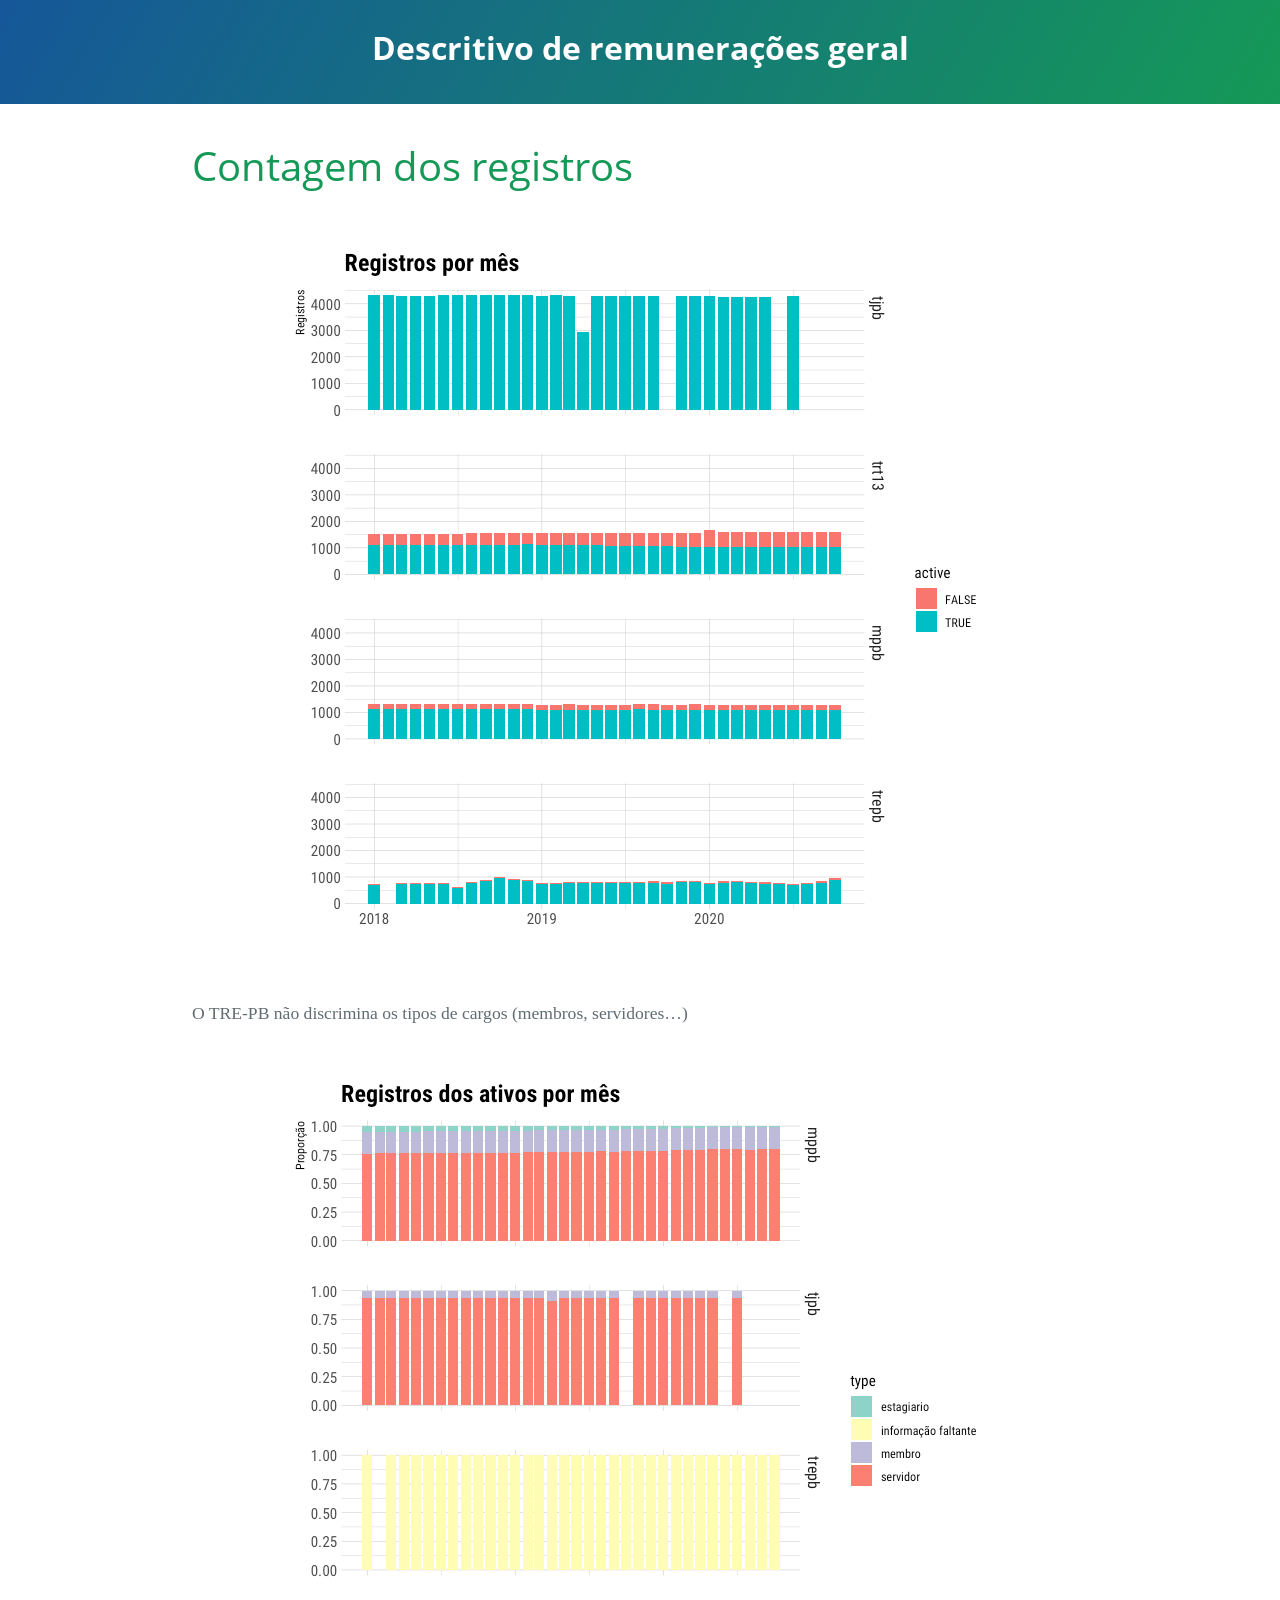
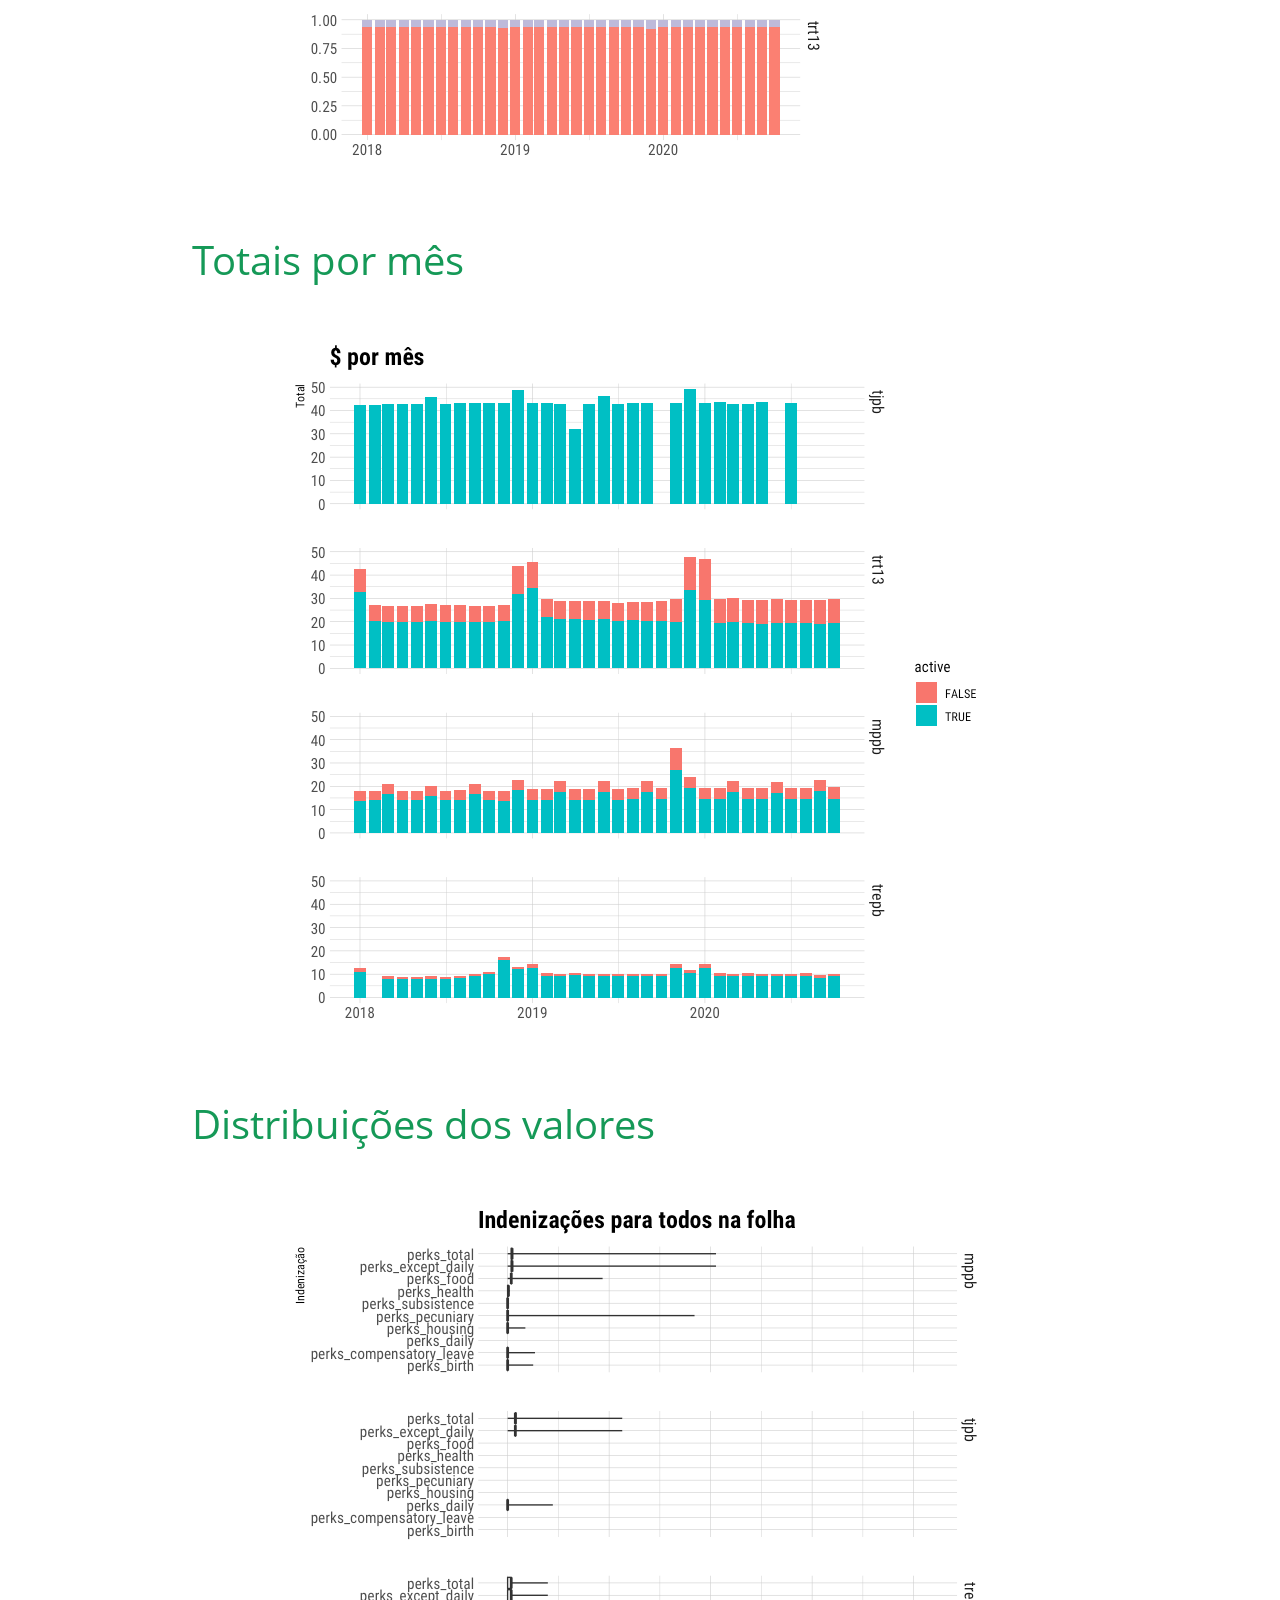
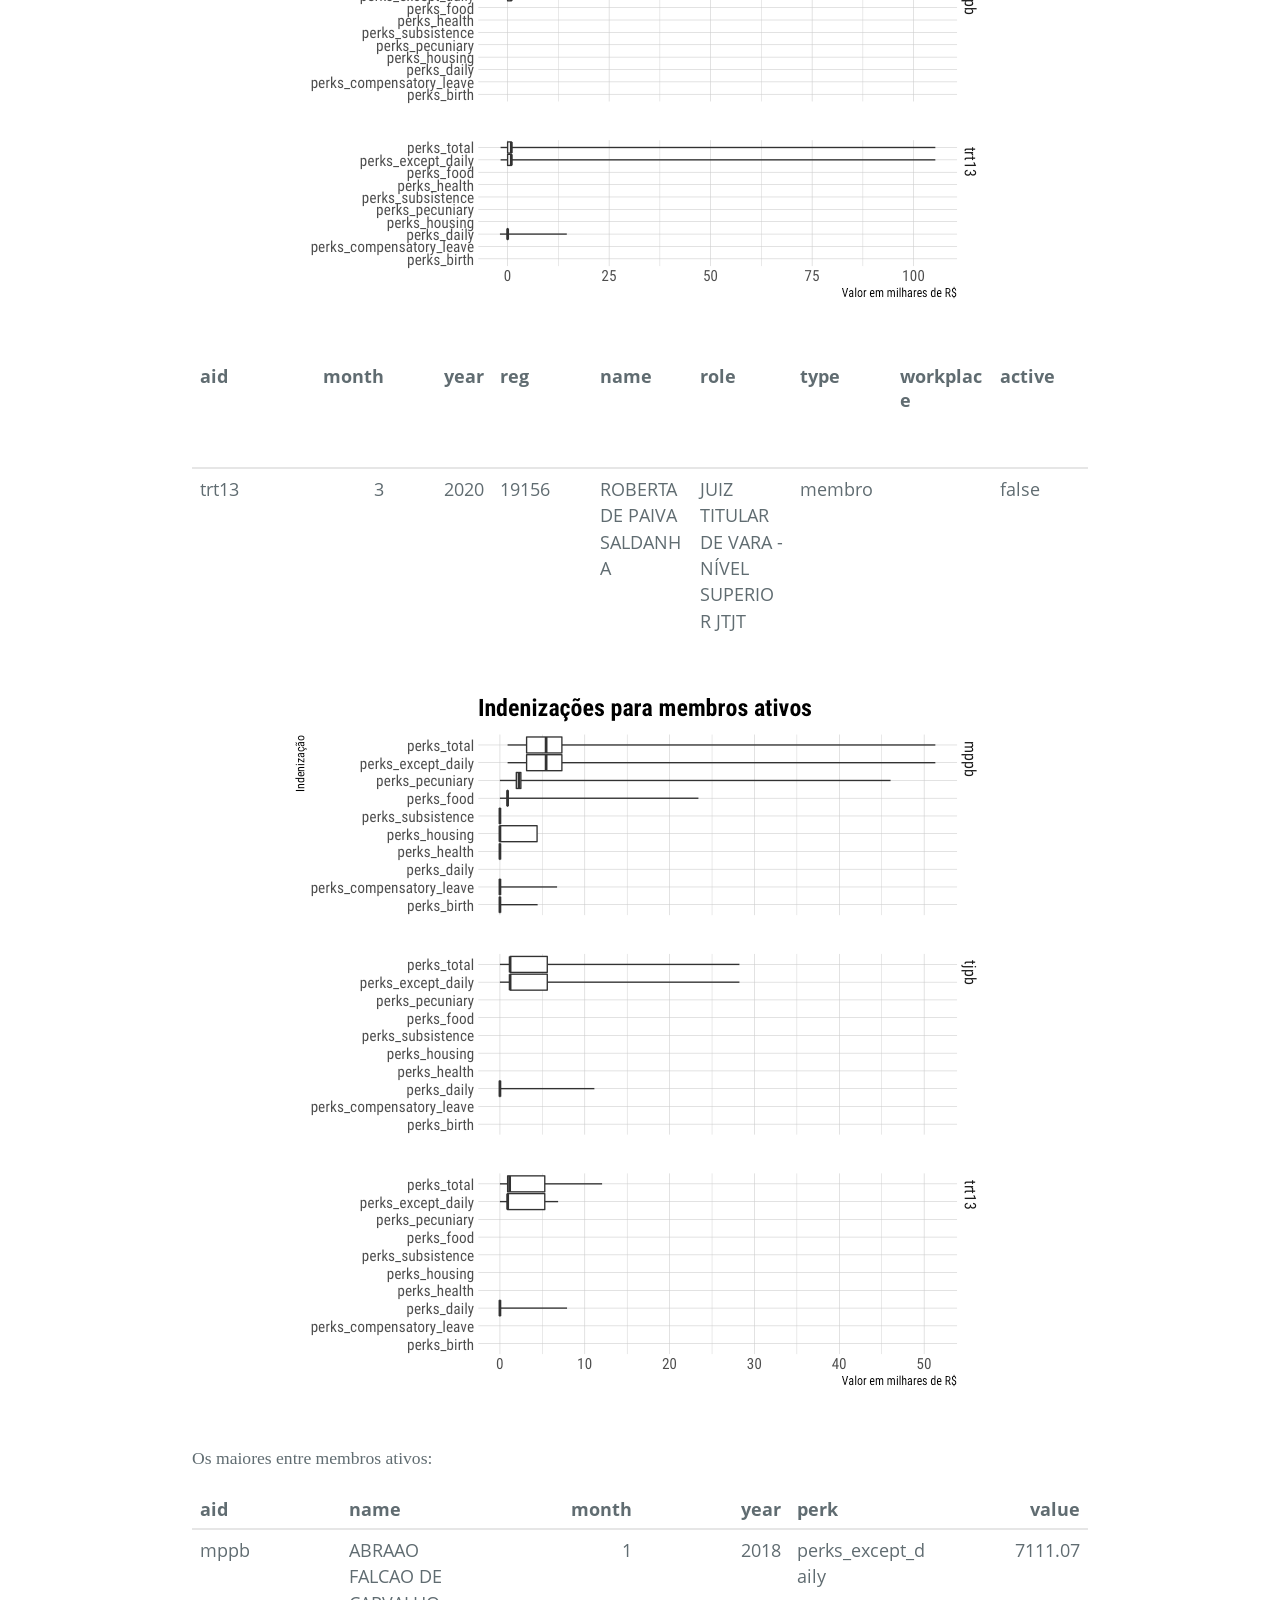
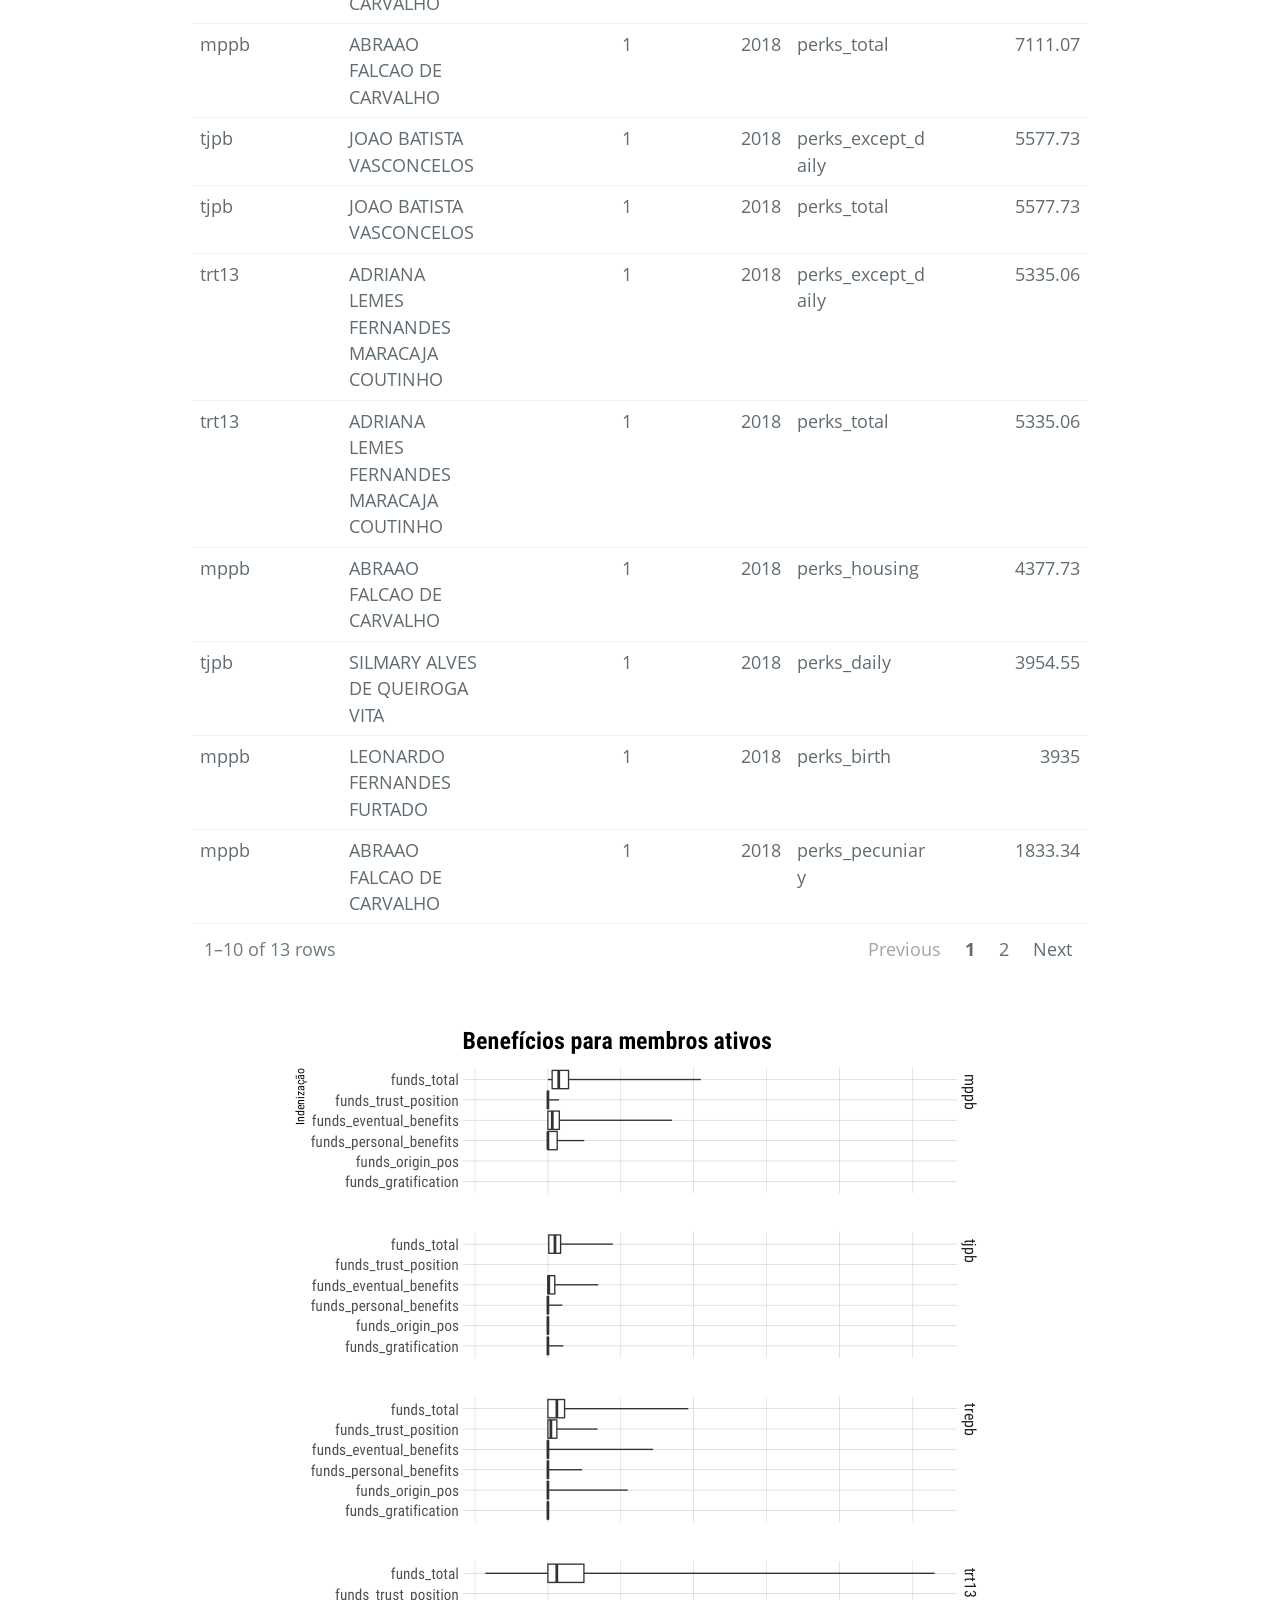
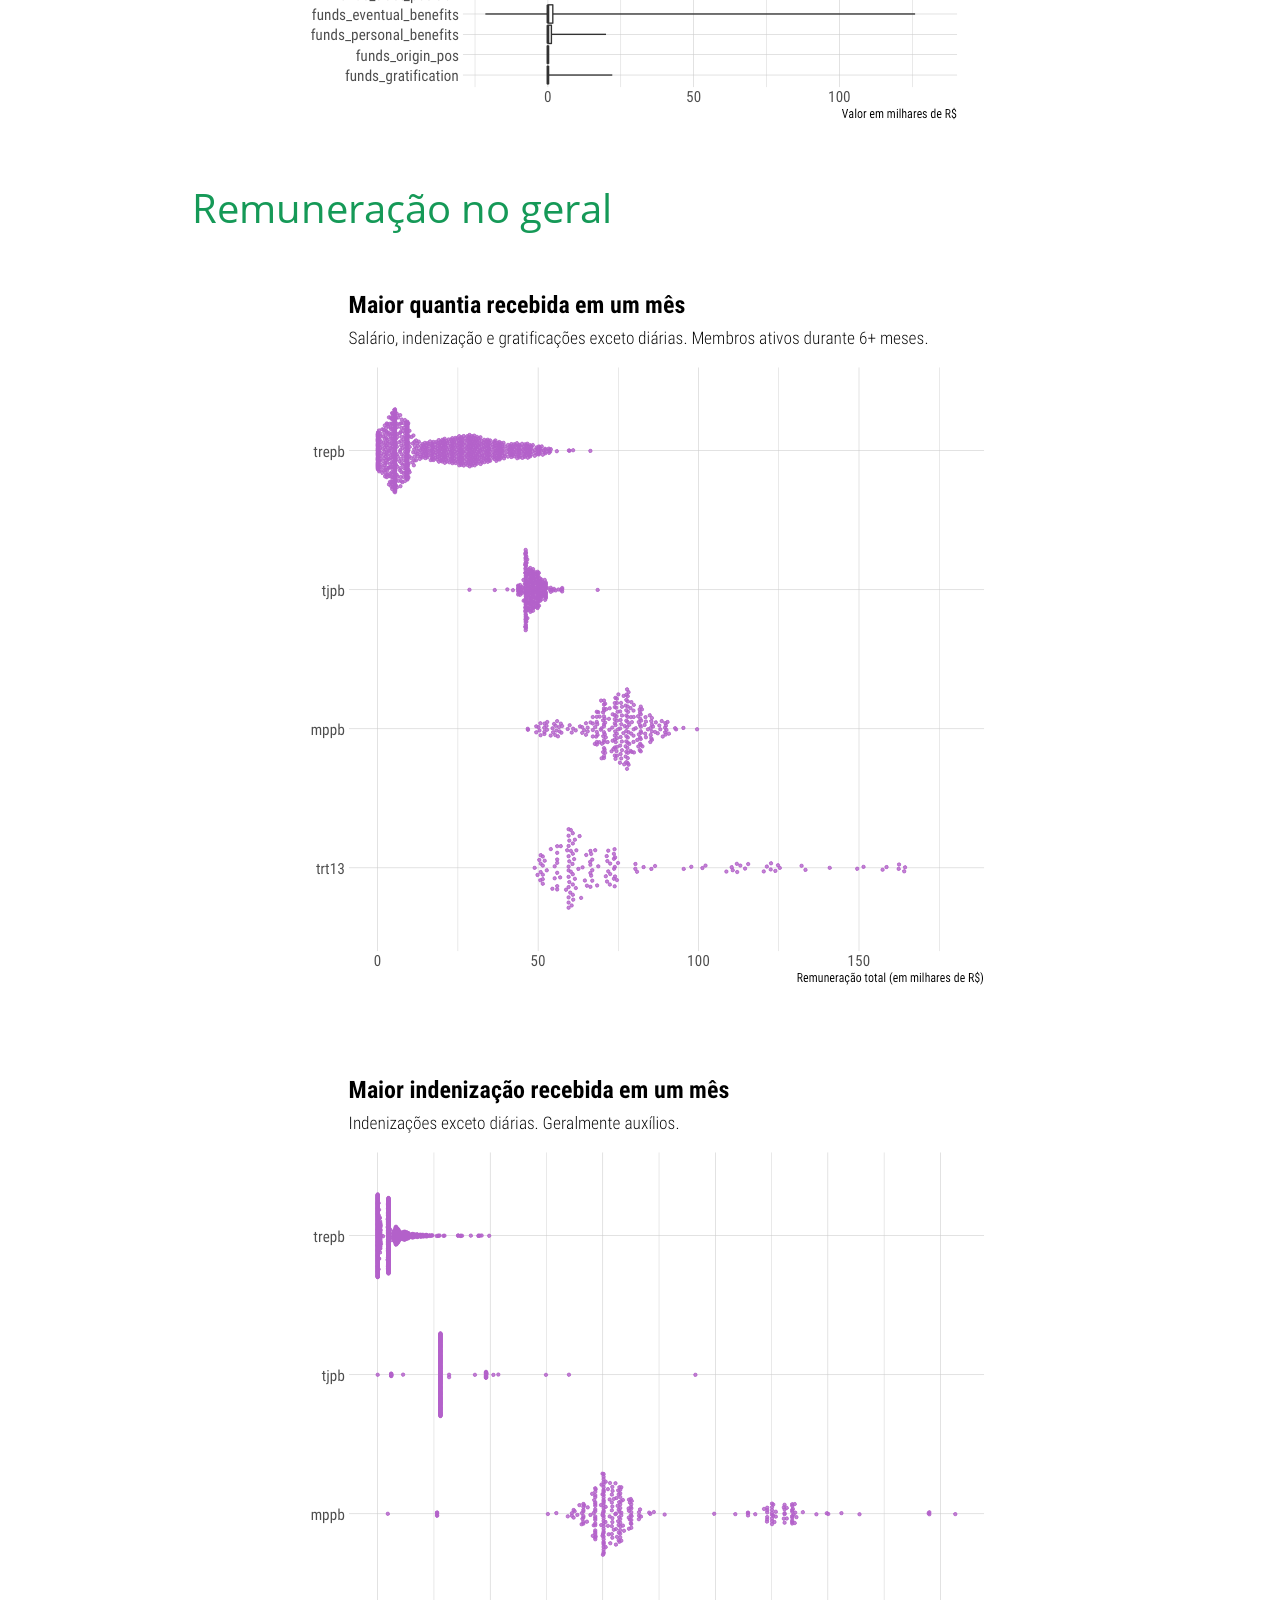
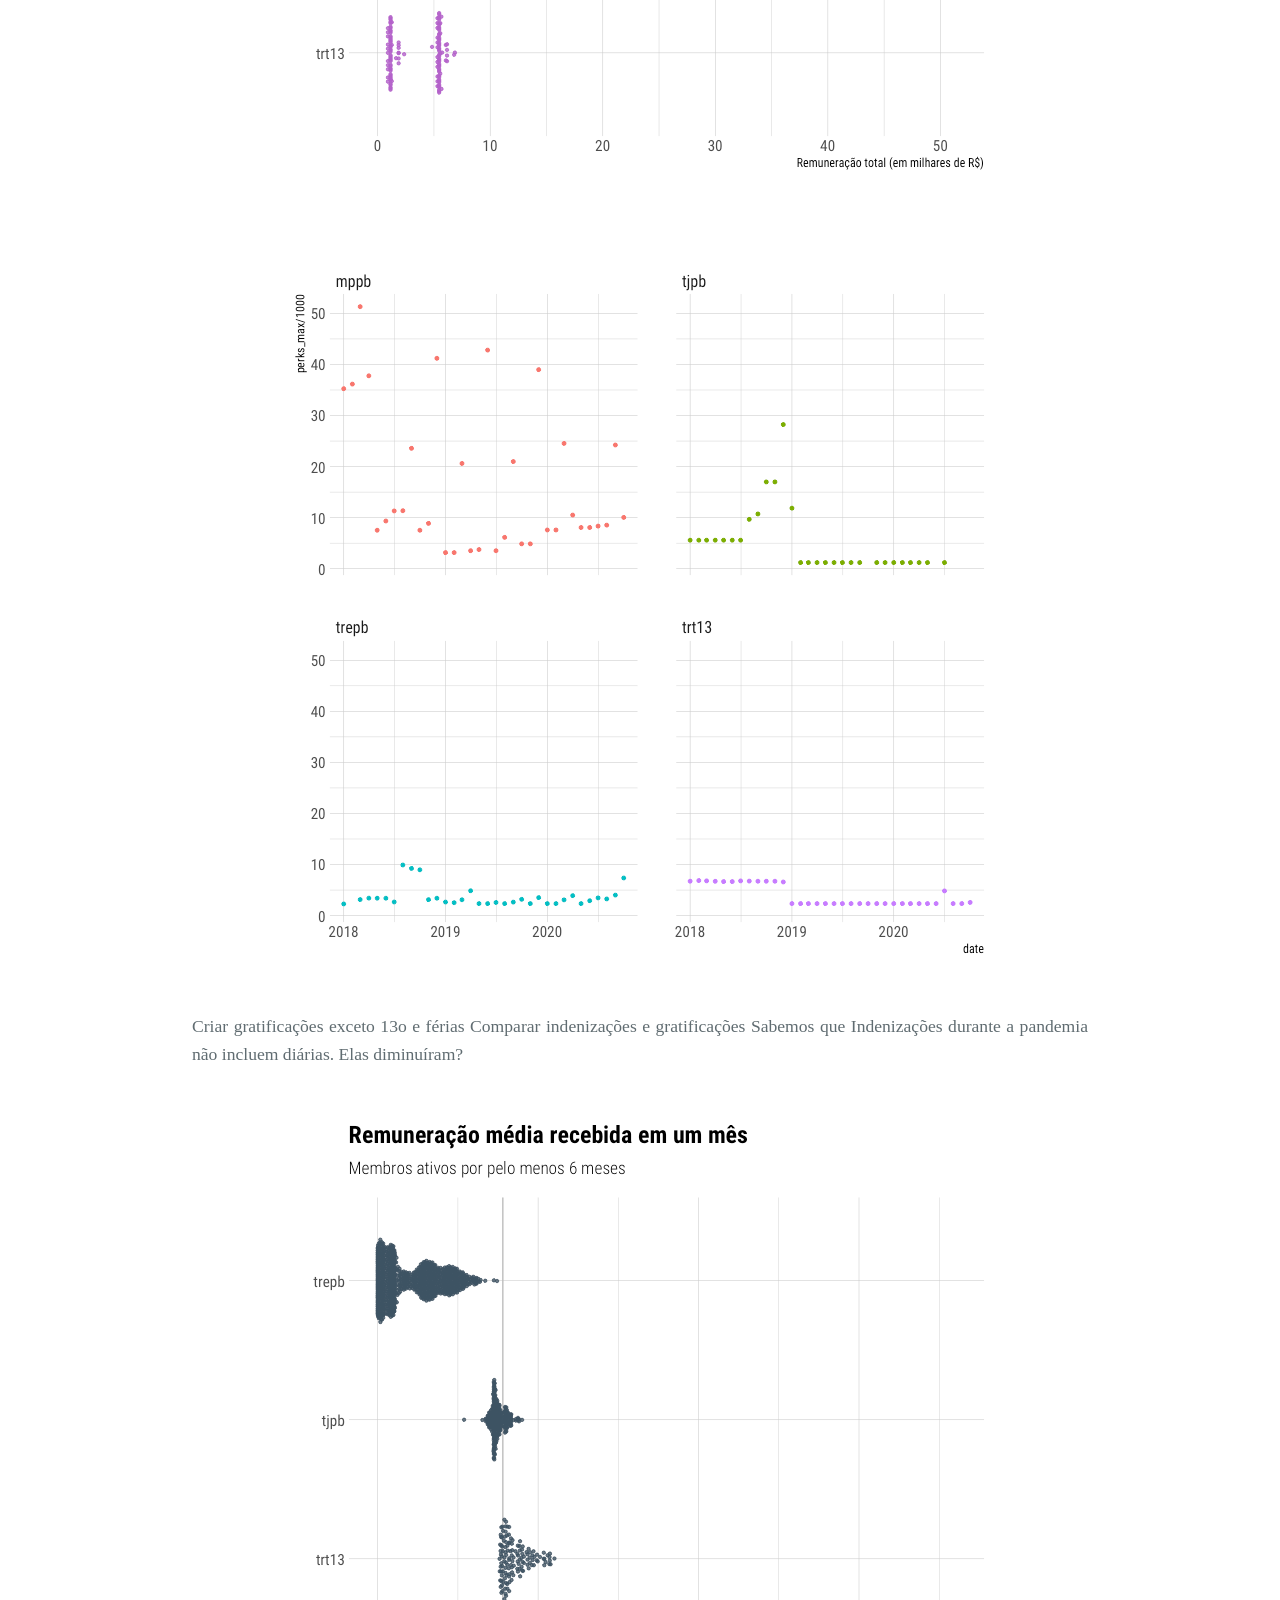
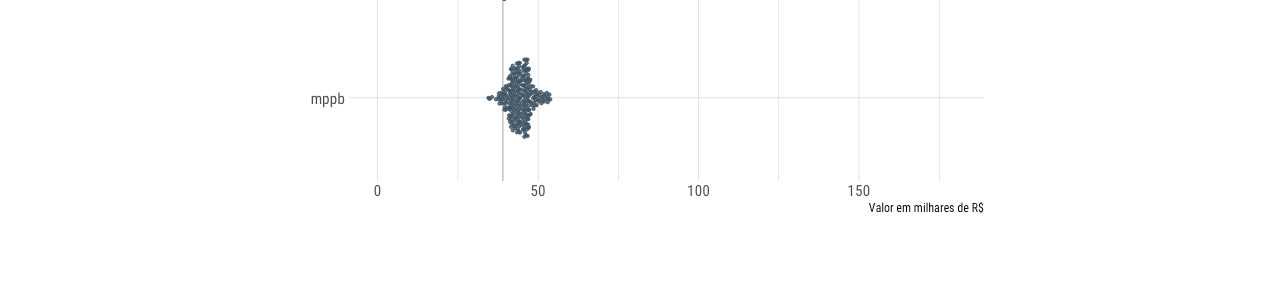
==== commit 46b08ab2: "Atualiza com dados do TRE-PB" ====
--- a/docs/descritivo-todos.html
+++ b/docs/descritivo-todos.html
@@ -14,1778 +14,21 @@
 
 <title>Descritivo de remunerações geral</title>
 
-<script>// Hide empty <a> tag within highlighted CodeBlock for screen reader accessibility (see https://github.com/jgm/pandoc/issues/6352#issuecomment-626106786) -->
-// v0.0.1
-// Written by JooYoung Seo (jooyoung@psu.edu) and Atsushi Yasumoto on June 1st, 2020.
-
-document.addEventListener('DOMContentLoaded', function() {
-  const codeList = document.getElementsByClassName("sourceCode");
-  for (var i = 0; i < codeList.length; i++) {
-    var linkList = codeList[i].getElementsByTagName('a');
-    for (var j = 0; j < linkList.length; j++) {
-      if (linkList[j].innerHTML === "") {
-        linkList[j].setAttribute('aria-hidden', 'true');
-      }
-    }
-  }
-});
-</script>
-<script>/**
- * core-js 2.6.11
- * https://github.com/zloirock/core-js
- * License: http://rock.mit-license.org
- * © 2019 Denis Pushkarev
- */
-!function(e,i,Jt){"use strict";!function(r){var e={};function __webpack_require__(t){if(e[t])return e[t].exports;var n=e[t]={i:t,l:!1,exports:{}};return r[t].call(n.exports,n,n.exports,__webpack_require__),n.l=!0,n.exports}__webpack_require__.m=r,__webpack_require__.c=e,__webpack_require__.d=function(t,n,r){__webpack_require__.o(t,n)||Object.defineProperty(t,n,{configurable:!1,enumerable:!0,get:r})},__webpack_require__.n=function(t){var n=t&&t.__esModule?function getDefault(){return t["default"]}:function getModuleExports(){return t};return __webpack_require__.d(n,"a",n),n},__webpack_require__.o=function(t,n){return Object.prototype.hasOwnProperty.call(t,n)},__webpack_require__.p="",__webpack_require__(__webpack_require__.s=129)}([function(t,n,r){var v=r(2),g=r(26),y=r(11),d=r(12),b=r(18),S="prototype",_=function(t,n,r){var e,i,o,u,c=t&_.F,a=t&_.G,f=t&_.P,s=t&_.B,l=a?v:t&_.S?v[n]||(v[n]={}):(v[n]||{})[S],h=a?g:g[n]||(g[n]={}),p=h[S]||(h[S]={});for(e in a&&(r=n),r)o=((i=!c&&l&&l[e]!==Jt)?l:r)[e],u=s&&i?b(o,v):f&&"function"==typeof o?b(Function.call,o):o,l&&d(l,e,o,t&_.U),h[e]!=o&&y(h,e,u),f&&p[e]!=o&&(p[e]=o)};v.core=g,_.F=1,_.G=2,_.S=4,_.P=8,_.B=16,_.W=32,_.U=64,_.R=128,t.exports=_},function(t,n,r){var e=r(4);t.exports=function(t){if(!e(t))throw TypeError(t+" is not an object!");return t}},function(t,n){var r=t.exports="undefined"!=typeof window&&window.Math==Math?window:"undefined"!=typeof self&&self.Math==Math?self:Function("return this")();"number"==typeof i&&(i=r)},function(t,n){t.exports=function(t){try{return!!t()}catch(n){return!0}}},function(t,n){t.exports=function(t){return"object"==typeof t?null!==t:"function"==typeof t}},function(t,n,r){var e=r(47)("wks"),i=r(33),o=r(2).Symbol,u="function"==typeof o;(t.exports=function(t){return e[t]||(e[t]=u&&o[t]||(u?o:i)("Symbol."+t))}).store=e},function(t,n,r){var e=r(20),i=Math.min;t.exports=function(t){return 0<t?i(e(t),9007199254740991):0}},function(t,n,r){t.exports=!r(3)(function(){return 7!=Object.defineProperty({},"a",{get:function(){return 7}}).a})},function(t,n,r){var i=r(1),o=r(93),u=r(22),c=Object.defineProperty;n.f=r(7)?Object.defineProperty:function defineProperty(t,n,r){if(i(t),n=u(n,!0),i(r),o)try{return c(t,n,r)}catch(e){}if("get"in r||"set"in r)throw TypeError("Accessors not supported!");return"value"in r&&(t[n]=r.value),t}},function(t,n,r){var e=r(23);t.exports=function(t){return Object(e(t))}},function(t,n){t.exports=function(t){if("function"!=typeof t)throw TypeError(t+" is not a function!");return t}},function(t,n,r){var e=r(8),i=r(32);t.exports=r(7)?function(t,n,r){return e.f(t,n,i(1,r))}:function(t,n,r){return t[n]=r,t}},function(t,n,r){var o=r(2),u=r(11),c=r(14),a=r(33)("src"),e=r(131),i="toString",f=(""+e).split(i);r(26).inspectSource=function(t){return e.call(t)},(t.exports=function(t,n,r,e){var i="function"==typeof r;i&&(c(r,"name")||u(r,"name",n)),t[n]!==r&&(i&&(c(r,a)||u(r,a,t[n]?""+t[n]:f.join(String(n)))),t===o?t[n]=r:e?t[n]?t[n]=r:u(t,n,r):(delete t[n],u(t,n,r)))})(Function.prototype,i,function toString(){return"function"==typeof this&&this[a]||e.call(this)})},function(t,n,r){var e=r(0),i=r(3),u=r(23),c=/"/g,o=function(t,n,r,e){var i=String(u(t)),o="<"+n;return""!==r&&(o+=" "+r+'="'+String(e).replace(c,"&quot;")+'"'),o+">"+i+"</"+n+">"};t.exports=function(n,t){var r={};r[n]=t(o),e(e.P+e.F*i(function(){var t=""[n]('"');return t!==t.toLowerCase()||3<t.split('"').length}),"String",r)}},function(t,n){var r={}.hasOwnProperty;t.exports=function(t,n){return r.call(t,n)}},function(t,n,r){var e=r(48),i=r(23);t.exports=function(t){return e(i(t))}},function(t,n,r){var e=r(49),i=r(32),o=r(15),u=r(22),c=r(14),a=r(93),f=Object.getOwnPropertyDescriptor;n.f=r(7)?f:function getOwnPropertyDescriptor(t,n){if(t=o(t),n=u(n,!0),a)try{return f(t,n)}catch(r){}if(c(t,n))return i(!e.f.call(t,n),t[n])}},function(t,n,r){var e=r(14),i=r(9),o=r(68)("IE_PROTO"),u=Object.prototype;t.exports=Object.getPrototypeOf||function(t){return t=i(t),e(t,o)?t[o]:"function"==typeof t.constructor&&t instanceof t.constructor?t.constructor.prototype:t instanceof Object?u:null}},function(t,n,r){var o=r(10);t.exports=function(e,i,t){if(o(e),i===Jt)return e;switch(t){case 1:return function(t){return e.call(i,t)};case 2:return function(t,n){return e.call(i,t,n)};case 3:return function(t,n,r){return e.call(i,t,n,r)}}return function(){return e.apply(i,arguments)}}},function(t,n){var r={}.toString;t.exports=function(t){return r.call(t).slice(8,-1)}},function(t,n){var r=Math.ceil,e=Math.floor;t.exports=function(t){return isNaN(t=+t)?0:(0<t?e:r)(t)}},function(t,n,r){var e=r(3);t.exports=function(t,n){return!!t&&e(function(){n?t.call(null,function(){},1):t.call(null)})}},function(t,n,r){var i=r(4);t.exports=function(t,n){if(!i(t))return t;var r,e;if(n&&"function"==typeof(r=t.toString)&&!i(e=r.call(t)))return e;if("function"==typeof(r=t.valueOf)&&!i(e=r.call(t)))return e;if(!n&&"function"==typeof(r=t.toString)&&!i(e=r.call(t)))return e;throw TypeError("Can't convert object to primitive value")}},function(t,n){t.exports=function(t){if(t==Jt)throw TypeError("Can't call method on  "+t);return t}},function(t,n,r){var i=r(0),o=r(26),u=r(3);t.exports=function(t,n){var r=(o.Object||{})[t]||Object[t],e={};e[t]=n(r),i(i.S+i.F*u(function(){r(1)}),"Object",e)}},function(t,n,r){var S=r(18),_=r(48),x=r(9),m=r(6),e=r(84);t.exports=function(l,t){var h=1==l,p=2==l,v=3==l,g=4==l,y=6==l,d=5==l||y,b=t||e;return function(t,n,r){for(var e,i,o=x(t),u=_(o),c=S(n,r,3),a=m(u.length),f=0,s=h?b(t,a):p?b(t,0):Jt;f<a;f++)if((d||f in u)&&(i=c(e=u[f],f,o),l))if(h)s[f]=i;else if(i)switch(l){case 3:return!0;case 5:return e;case 6:return f;case 2:s.push(e)}else if(g)return!1;return y?-1:v||g?g:s}}},function(t,n){var r=t.exports={version:"2.6.11"};"number"==typeof e&&(e=r)},function(t,n,r){if(r(7)){var y=r(29),d=r(2),b=r(3),S=r(0),_=r(62),e=r(92),h=r(18),x=r(39),i=r(32),m=r(11),o=r(41),u=r(20),w=r(6),E=r(122),c=r(35),a=r(22),f=r(14),O=r(44),M=r(4),p=r(9),v=r(81),I=r(36),P=r(17),F=r(37).f,g=r(83),s=r(33),l=r(5),A=r(25),k=r(52),N=r(51),j=r(86),R=r(46),T=r(57),L=r(38),D=r(85),C=r(110),U=r(8),W=r(16),G=U.f,V=W.f,B=d.RangeError,z=d.TypeError,q=d.Uint8Array,K="ArrayBuffer",J="Shared"+K,Y="BYTES_PER_ELEMENT",$="prototype",X=Array[$],H=e.ArrayBuffer,Z=e.DataView,Q=A(0),tt=A(2),nt=A(3),rt=A(4),et=A(5),it=A(6),ot=k(!0),ut=k(!1),ct=j.values,at=j.keys,ft=j.entries,st=X.lastIndexOf,lt=X.reduce,ht=X.reduceRight,pt=X.join,vt=X.sort,gt=X.slice,yt=X.toString,dt=X.toLocaleString,bt=l("iterator"),St=l("toStringTag"),_t=s("typed_constructor"),xt=s("def_constructor"),mt=_.CONSTR,wt=_.TYPED,Et=_.VIEW,Ot="Wrong length!",Mt=A(1,function(t,n){return kt(N(t,t[xt]),n)}),It=b(function(){return 1===new q(new Uint16Array([1]).buffer)[0]}),Pt=!!q&&!!q[$].set&&b(function(){new q(1).set({})}),Ft=function(t,n){var r=u(t);if(r<0||r%n)throw B("Wrong offset!");return r},At=function(t){if(M(t)&&wt in t)return t;throw z(t+" is not a typed array!")},kt=function(t,n){if(!(M(t)&&_t in t))throw z("It is not a typed array constructor!");return new t(n)},Nt=function(t,n){return jt(N(t,t[xt]),n)},jt=function(t,n){for(var r=0,e=n.length,i=kt(t,e);r<e;)i[r]=n[r++];return i},Rt=function(t,n,r){G(t,n,{get:function(){return this._d[r]}})},Tt=function from(t){var n,r,e,i,o,u,c=p(t),a=arguments.length,f=1<a?arguments[1]:Jt,s=f!==Jt,l=g(c);if(l!=Jt&&!v(l)){for(u=l.call(c),e=[],n=0;!(o=u.next()).done;n++)e.push(o.value);c=e}for(s&&2<a&&(f=h(f,arguments[2],2)),n=0,r=w(c.length),i=kt(this,r);n<r;n++)i[n]=s?f(c[n],n):c[n];return i},Lt=function of(){for(var t=0,n=arguments.length,r=kt(this,n);t<n;)r[t]=arguments[t++];return r},Dt=!!q&&b(function(){dt.call(new q(1))}),Ct=function toLocaleString(){return dt.apply(Dt?gt.call(At(this)):At(this),arguments)},Ut={copyWithin:function copyWithin(t,n){return C.call(At(this),t,n,2<arguments.length?arguments[2]:Jt)},every:function every(t){return rt(At(this),t,1<arguments.length?arguments[1]:Jt)},fill:function fill(t){return D.apply(At(this),arguments)},filter:function filter(t){return Nt(this,tt(At(this),t,1<arguments.length?arguments[1]:Jt))},find:function find(t){return et(At(this),t,1<arguments.length?arguments[1]:Jt)},findIndex:function findIndex(t){return it(At(this),t,1<arguments.length?arguments[1]:Jt)},forEach:function forEach(t){Q(At(this),t,1<arguments.length?arguments[1]:Jt)},indexOf:function indexOf(t){return ut(At(this),t,1<arguments.length?arguments[1]:Jt)},includes:function includes(t){return ot(At(this),t,1<arguments.length?arguments[1]:Jt)},join:function join(t){return pt.apply(At(this),arguments)},lastIndexOf:function lastIndexOf(t){return st.apply(At(this),arguments)},map:function map(t){return Mt(At(this),t,1<arguments.length?arguments[1]:Jt)},reduce:function reduce(t){return lt.apply(At(this),arguments)},reduceRight:function reduceRight(t){return ht.apply(At(this),arguments)},reverse:function reverse(){for(var t,n=this,r=At(n).length,e=Math.floor(r/2),i=0;i<e;)t=n[i],n[i++]=n[--r],n[r]=t;return n},some:function some(t){return nt(At(this),t,1<arguments.length?arguments[1]:Jt)},sort:function sort(t){return vt.call(At(this),t)},subarray:function subarray(t,n){var r=At(this),e=r.length,i=c(t,e);return new(N(r,r[xt]))(r.buffer,r.byteOffset+i*r.BYTES_PER_ELEMENT,w((n===Jt?e:c(n,e))-i))}},Wt=function slice(t,n){return Nt(this,gt.call(At(this),t,n))},Gt=function set(t){At(this);var n=Ft(arguments[1],1),r=this.length,e=p(t),i=w(e.length),o=0;if(r<i+n)throw B(Ot);for(;o<i;)this[n+o]=e[o++]},Vt={entries:function entries(){return ft.call(At(this))},keys:function keys(){return at.call(At(this))},values:function values(){return ct.call(At(this))}},Bt=function(t,n){return M(t)&&t[wt]&&"symbol"!=typeof n&&n in t&&String(+n)==String(n)},zt=function getOwnPropertyDescriptor(t,n){return Bt(t,n=a(n,!0))?i(2,t[n]):V(t,n)},qt=function defineProperty(t,n,r){return!(Bt(t,n=a(n,!0))&&M(r)&&f(r,"value"))||f(r,"get")||f(r,"set")||r.configurable||f(r,"writable")&&!r.writable||f(r,"enumerable")&&!r.enumerable?G(t,n,r):(t[n]=r.value,t)};mt||(W.f=zt,U.f=qt),S(S.S+S.F*!mt,"Object",{getOwnPropertyDescriptor:zt,defineProperty:qt}),b(function(){yt.call({})})&&(yt=dt=function toString(){return pt.call(this)});var Kt=o({},Ut);o(Kt,Vt),m(Kt,bt,Vt.values),o(Kt,{slice:Wt,set:Gt,constructor:function(){},toString:yt,toLocaleString:Ct}),Rt(Kt,"buffer","b"),Rt(Kt,"byteOffset","o"),Rt(Kt,"byteLength","l"),Rt(Kt,"length","e"),G(Kt,St,{get:function(){return this[wt]}}),t.exports=function(t,l,n,o){var h=t+((o=!!o)?"Clamped":"")+"Array",r="get"+t,u="set"+t,p=d[h],c=p||{},e=p&&P(p),i={},a=p&&p[$],v=function(t,i){G(t,i,{get:function(){return(t=this._d).v[r](i*l+t.o,It);var t},set:function(t){return n=i,r=t,e=this._d,o&&(r=(r=Math.round(r))<0?0:255<r?255:255&r),void e.v[u](n*l+e.o,r,It);var n,r,e},enumerable:!0})};!p||!_.ABV?(p=n(function(t,n,r,e){x(t,p,h,"_d");var i,o,u,c,a=0,f=0;if(M(n)){if(!(n instanceof H||(c=O(n))==K||c==J))return wt in n?jt(p,n):Tt.call(p,n);i=n,f=Ft(r,l);var s=n.byteLength;if(e===Jt){if(s%l)throw B(Ot);if((o=s-f)<0)throw B(Ot)}else if(s<(o=w(e)*l)+f)throw B(Ot);u=o/l}else u=E(n),i=new H(o=u*l);for(m(t,"_d",{b:i,o:f,l:o,e:u,v:new Z(i)});a<u;)v(t,a++)}),a=p[$]=I(Kt),m(a,"constructor",p)):b(function(){p(1)})&&b(function(){new p(-1)})&&T(function(t){new p,new p(null),new p(1.5),new p(t)},!0)||(p=n(function(t,n,r,e){var i;return x(t,p,h),M(n)?n instanceof H||(i=O(n))==K||i==J?e!==Jt?new c(n,Ft(r,l),e):r!==Jt?new c(n,Ft(r,l)):new c(n):wt in n?jt(p,n):Tt.call(p,n):new c(E(n))}),Q(e!==Function.prototype?F(c).concat(F(e)):F(c),function(t){t in p||m(p,t,c[t])}),p[$]=a,y||(a.constructor=p));var f=a[bt],s=!!f&&("values"==f.name||f.name==Jt),g=Vt.values;m(p,_t,!0),m(a,wt,h),m(a,Et,!0),m(a,xt,p),(o?new p(1)[St]==h:St in a)||G(a,St,{get:function(){return h}}),S(S.G+S.W+S.F*((i[h]=p)!=c),i),S(S.S,h,{BYTES_PER_ELEMENT:l}),S(S.S+S.F*b(function(){c.of.call(p,1)}),h,{from:Tt,of:Lt}),Y in a||m(a,Y,l),S(S.P,h,Ut),L(h),S(S.P+S.F*Pt,h,{set:Gt}),S(S.P+S.F*!s,h,Vt),y||a.toString==yt||(a.toString=yt),S(S.P+S.F*b(function(){new p(1).slice()}),h,{slice:Wt}),S(S.P+S.F*(b(function(){return[1,2].toLocaleString()!=new p([1,2]).toLocaleString()})||!b(function(){a.toLocaleString.call([1,2])})),h,{toLocaleString:Ct}),R[h]=s?f:g,y||s||m(a,bt,g)}}else t.exports=function(){}},function(t,n,r){var o=r(116),e=r(0),i=r(47)("metadata"),u=i.store||(i.store=new(r(119))),c=function(t,n,r){var e=u.get(t);if(!e){if(!r)return Jt;u.set(t,e=new o)}var i=e.get(n);if(!i){if(!r)return Jt;e.set(n,i=new o)}return i};t.exports={store:u,map:c,has:function(t,n,r){var e=c(n,r,!1);return e!==Jt&&e.has(t)},get:function(t,n,r){var e=c(n,r,!1);return e===Jt?Jt:e.get(t)},set:function(t,n,r,e){c(r,e,!0).set(t,n)},keys:function(t,n){var r=c(t,n,!1),e=[];return r&&r.forEach(function(t,n){e.push(n)}),e},key:function(t){return t===Jt||"symbol"==typeof t?t:String(t)},exp:function(t){e(e.S,"Reflect",t)}}},function(t,n){t.exports=!1},function(t,n,r){var e=r(33)("meta"),i=r(4),o=r(14),u=r(8).f,c=0,a=Object.isExtensible||function(){return!0},f=!r(3)(function(){return a(Object.preventExtensions({}))}),s=function(t){u(t,e,{value:{i:"O"+ ++c,w:{}}})},l=t.exports={KEY:e,NEED:!1,fastKey:function(t,n){if(!i(t))return"symbol"==typeof t?t:("string"==typeof t?"S":"P")+t;if(!o(t,e)){if(!a(t))return"F";if(!n)return"E";s(t)}return t[e].i},getWeak:function(t,n){if(!o(t,e)){if(!a(t))return!0;if(!n)return!1;s(t)}return t[e].w},onFreeze:function(t){return f&&l.NEED&&a(t)&&!o(t,e)&&s(t),t}}},function(t,n,r){var e=r(5)("unscopables"),i=Array.prototype;i[e]==Jt&&r(11)(i,e,{}),t.exports=function(t){i[e][t]=!0}},function(t,n){t.exports=function(t,n){return{enumerable:!(1&t),configurable:!(2&t),writable:!(4&t),value:n}}},function(t,n){var r=0,e=Math.random();t.exports=function(t){return"Symbol(".concat(t===Jt?"":t,")_",(++r+e).toString(36))}},function(t,n,r){var e=r(95),i=r(69);t.exports=Object.keys||function keys(t){return e(t,i)}},function(t,n,r){var e=r(20),i=Math.max,o=Math.min;t.exports=function(t,n){return(t=e(t))<0?i(t+n,0):o(t,n)}},function(t,n,e){var i=e(1),o=e(96),u=e(69),c=e(68)("IE_PROTO"),a=function(){},f="prototype",s=function(){var t,n=e(66)("iframe"),r=u.length;for(n.style.display="none",e(70).appendChild(n),n.src="javascript:",(t=n.contentWindow.document).open(),t.write("<script>document.F=Object<\/script>"),t.close(),s=t.F;r--;)delete s[f][u[r]];return s()};t.exports=Object.create||function create(t,n){var r;return null!==t?(a[f]=i(t),r=new a,a[f]=null,r[c]=t):r=s(),n===Jt?r:o(r,n)}},function(t,n,r){var e=r(95),i=r(69).concat("length","prototype");n.f=Object.getOwnPropertyNames||function getOwnPropertyNames(t){return e(t,i)}},function(t,n,r){var e=r(2),i=r(8),o=r(7),u=r(5)("species");t.exports=function(t){var n=e[t];o&&n&&!n[u]&&i.f(n,u,{configurable:!0,get:function(){return this}})}},function(t,n){t.exports=function(t,n,r,e){if(!(t instanceof n)||e!==Jt&&e in t)throw TypeError(r+": incorrect invocation!");return t}},function(t,n,r){var h=r(18),p=r(108),v=r(81),g=r(1),y=r(6),d=r(83),b={},S={};(n=t.exports=function(t,n,r,e,i){var o,u,c,a,f=i?function(){return t}:d(t),s=h(r,e,n?2:1),l=0;if("function"!=typeof f)throw TypeError(t+" is not iterable!");if(v(f)){for(o=y(t.length);l<o;l++)if((a=n?s(g(u=t[l])[0],u[1]):s(t[l]))===b||a===S)return a}else for(c=f.call(t);!(u=c.next()).done;)if((a=p(c,s,u.value,n))===b||a===S)return a}).BREAK=b,n.RETURN=S},function(t,n,r){var i=r(12);t.exports=function(t,n,r){for(var e in n)i(t,e,n[e],r);return t}},function(t,n,r){var e=r(4);t.exports=function(t,n){if(!e(t)||t._t!==n)throw TypeError("Incompatible receiver, "+n+" required!");return t}},function(t,n,r){var e=r(8).f,i=r(14),o=r(5)("toStringTag");t.exports=function(t,n,r){t&&!i(t=r?t:t.prototype,o)&&e(t,o,{configurable:!0,value:n})}},function(t,n,r){var i=r(19),o=r(5)("toStringTag"),u="Arguments"==i(function(){return arguments}());t.exports=function(t){var n,r,e;return t===Jt?"Undefined":null===t?"Null":"string"==typeof(r=function(t,n){try{return t[n]}catch(r){}}(n=Object(t),o))?r:u?i(n):"Object"==(e=i(n))&&"function"==typeof n.callee?"Arguments":e}},function(t,n,r){var u=r(0),e=r(23),c=r(3),a=r(73),i="["+a+"]",o=RegExp("^"+i+i+"*"),f=RegExp(i+i+"*$"),s=function(t,n,r){var e={},i=c(function(){return!!a[t]()||"​-"!="​-"[t]()}),o=e[t]=i?n(l):a[t];r&&(e[r]=o),u(u.P+u.F*i,"String",e)},l=s.trim=function(t,n){return t=String(e(t)),1&n&&(t=t.replace(o,"")),2&n&&(t=t.replace(f,"")),t};t.exports=s},function(t,n){t.exports={}},function(t,n,r){var e=r(26),i=r(2),o="__core-js_shared__",u=i[o]||(i[o]={});(t.exports=function(t,n){return u[t]||(u[t]=n!==Jt?n:{})})("versions",[]).push({version:e.version,mode:r(29)?"pure":"global",copyright:"© 2019 Denis Pushkarev (zloirock.ru)"})},function(t,n,r){var e=r(19);t.exports=Object("z").propertyIsEnumerable(0)?Object:function(t){return"String"==e(t)?t.split(""):Object(t)}},function(t,n){n.f={}.propertyIsEnumerable},function(t,n,r){var e=r(1);t.exports=function(){var t=e(this),n="";return t.global&&(n+="g"),t.ignoreCase&&(n+="i"),t.multiline&&(n+="m"),t.unicode&&(n+="u"),t.sticky&&(n+="y"),n}},function(t,n,r){var i=r(1),o=r(10),u=r(5)("species");t.exports=function(t,n){var r,e=i(t).constructor;return e===Jt||(r=i(e)[u])==Jt?n:o(r)}},function(t,n,r){var a=r(15),f=r(6),s=r(35);t.exports=function(c){return function(t,n,r){var e,i=a(t),o=f(i.length),u=s(r,o);if(c&&n!=n){for(;u<o;)if((e=i[u++])!=e)return!0}else for(;u<o;u++)if((c||u in i)&&i[u]===n)return c||u||0;return!c&&-1}}},function(t,n){n.f=Object.getOwnPropertySymbols},function(t,n,r){var e=r(19);t.exports=Array.isArray||function isArray(t){return"Array"==e(t)}},function(t,n,r){var a=r(20),f=r(23);t.exports=function(c){return function(t,n){var r,e,i=String(f(t)),o=a(n),u=i.length;return o<0||u<=o?c?"":Jt:(r=i.charCodeAt(o))<55296||56319<r||o+1===u||(e=i.charCodeAt(o+1))<56320||57343<e?c?i.charAt(o):r:c?i.slice(o,o+2):e-56320+(r-55296<<10)+65536}}},function(t,n,r){var e=r(4),i=r(19),o=r(5)("match");t.exports=function(t){var n;return e(t)&&((n=t[o])!==Jt?!!n:"RegExp"==i(t))}},function(t,n,r){var o=r(5)("iterator"),u=!1;try{var e=[7][o]();e["return"]=function(){u=!0},Array.from(e,function(){throw 2})}catch(c){}t.exports=function(t,n){if(!n&&!u)return!1;var r=!1;try{var e=[7],i=e[o]();i.next=function(){return{done:r=!0}},e[o]=function(){return i},t(e)}catch(c){}return r}},function(t,n,r){var i=r(44),o=RegExp.prototype.exec;t.exports=function(t,n){var r=t.exec;if("function"==typeof r){var e=r.call(t,n);if("object"!=typeof e)throw new TypeError("RegExp exec method returned something other than an Object or null");return e}if("RegExp"!==i(t))throw new TypeError("RegExp#exec called on incompatible receiver");return o.call(t,n)}},function(t,n,r){r(112);var f=r(12),s=r(11),l=r(3),h=r(23),p=r(5),v=r(87),g=p("species"),y=!l(function(){var t=/./;return t.exec=function(){var t=[];return t.groups={a:"7"},t},"7"!=="".replace(t,"$<a>")}),d=function(){var t=/(?:)/,n=t.exec;t.exec=function(){return n.apply(this,arguments)};var r="ab".split(t);return 2===r.length&&"a"===r[0]&&"b"===r[1]}();t.exports=function(r,t,n){var e=p(r),o=!l(function(){var t={};return t[e]=function(){return 7},7!=""[r](t)}),i=o?!l(function(){var t=!1,n=/a/;return n.exec=function(){return t=!0,null},"split"===r&&(n.constructor={},n.constructor[g]=function(){return n}),n[e](""),!t}):Jt;if(!o||!i||"replace"===r&&!y||"split"===r&&!d){var u=/./[e],c=n(h,e,""[r],function maybeCallNative(t,n,r,e,i){return n.exec===v?o&&!i?{done:!0,value:u.call(n,r,e)}:{done:!0,value:t.call(r,n,e)}:{done:!1}}),a=c[1];f(String.prototype,r,c[0]),s(RegExp.prototype,e,2==t?function(t,n){return a.call(t,this,n)}:function(t){return a.call(t,this)})}}},function(t,n,r){var e=r(2).navigator;t.exports=e&&e.userAgent||""},function(t,n,r){var d=r(2),b=r(0),S=r(12),_=r(41),x=r(30),m=r(40),w=r(39),E=r(4),O=r(3),M=r(57),I=r(43),P=r(72);t.exports=function(e,t,n,r,i,o){var u=d[e],c=u,a=i?"set":"add",f=c&&c.prototype,s={},l=function(t){var r=f[t];S(f,t,"delete"==t?function(t){return!(o&&!E(t))&&r.call(this,0===t?0:t)}:"has"==t?function has(t){return!(o&&!E(t))&&r.call(this,0===t?0:t)}:"get"==t?function get(t){return o&&!E(t)?Jt:r.call(this,0===t?0:t)}:"add"==t?function add(t){return r.call(this,0===t?0:t),this}:function set(t,n){return r.call(this,0===t?0:t,n),this})};if("function"==typeof c&&(o||f.forEach&&!O(function(){(new c).entries().next()}))){var h=new c,p=h[a](o?{}:-0,1)!=h,v=O(function(){h.has(1)}),g=M(function(t){new c(t)}),y=!o&&O(function(){for(var t=new c,n=5;n--;)t[a](n,n);return!t.has(-0)});g||(((c=t(function(t,n){w(t,c,e);var r=P(new u,t,c);return n!=Jt&&m(n,i,r[a],r),r})).prototype=f).constructor=c),(v||y)&&(l("delete"),l("has"),i&&l("get")),(y||p)&&l(a),o&&f.clear&&delete f.clear}else c=r.getConstructor(t,e,i,a),_(c.prototype,n),x.NEED=!0;return I(c,e),b(b.G+b.W+b.F*((s[e]=c)!=u),s),o||r.setStrong(c,e,i),c}},function(t,n,r){for(var e,i=r(2),o=r(11),u=r(33),c=u("typed_array"),a=u("view"),f=!(!i.ArrayBuffer||!i.DataView),s=f,l=0,h="Int8Array,Uint8Array,Uint8ClampedArray,Int16Array,Uint16Array,Int32Array,Uint32Array,Float32Array,Float64Array".split(",");l<9;)(e=i[h[l++]])?(o(e.prototype,c,!0),o(e.prototype,a,!0)):s=!1;t.exports={ABV:f,CONSTR:s,TYPED:c,VIEW:a}},function(t,n,r){t.exports=r(29)||!r(3)(function(){var t=Math.random();__defineSetter__.call(null,t,function(){}),delete r(2)[t]})},function(t,n,r){var e=r(0);t.exports=function(t){e(e.S,t,{of:function of(){for(var t=arguments.length,n=new Array(t);t--;)n[t]=arguments[t];return new this(n)}})}},function(t,n,r){var e=r(0),u=r(10),c=r(18),a=r(40);t.exports=function(t){e(e.S,t,{from:function from(t){var n,r,e,i,o=arguments[1];return u(this),(n=o!==Jt)&&u(o),t==Jt?new this:(r=[],n?(e=0,i=c(o,arguments[2],2),a(t,!1,function(t){r.push(i(t,e++))})):a(t,!1,r.push,r),new this(r))}})}},function(t,n,r){var e=r(4),i=r(2).document,o=e(i)&&e(i.createElement);t.exports=function(t){return o?i.createElement(t):{}}},function(t,n,r){var e=r(2),i=r(26),o=r(29),u=r(94),c=r(8).f;t.exports=function(t){var n=i.Symbol||(i.Symbol=o?{}:e.Symbol||{});"_"==t.charAt(0)||t in n||c(n,t,{value:u.f(t)})}},function(t,n,r){var e=r(47)("keys"),i=r(33);t.exports=function(t){return e[t]||(e[t]=i(t))}},function(t,n){t.exports="constructor,hasOwnProperty,isPrototypeOf,propertyIsEnumerable,toLocaleString,toString,valueOf".split(",")},function(t,n,r){var e=r(2).document;t.exports=e&&e.documentElement},function(t,n,i){var r=i(4),e=i(1),o=function(t,n){if(e(t),!r(n)&&null!==n)throw TypeError(n+": can't set as prototype!")};t.exports={set:Object.setPrototypeOf||("__proto__"in{}?function(t,r,e){try{(e=i(18)(Function.call,i(16).f(Object.prototype,"__proto__").set,2))(t,[]),r=!(t instanceof Array)}catch(n){r=!0}return function setPrototypeOf(t,n){return o(t,n),r?t.__proto__=n:e(t,n),t}}({},!1):Jt),check:o}},function(t,n,r){var o=r(4),u=r(71).set;t.exports=function(t,n,r){var e,i=n.constructor;return i!==r&&"function"==typeof i&&(e=i.prototype)!==r.prototype&&o(e)&&u&&u(t,e),t}},function(t,n){t.exports="\t\n\x0B\f\r   ᠎             　\u2028\u2029\ufeff"},function(t,n,r){var i=r(20),o=r(23);t.exports=function repeat(t){var n=String(o(this)),r="",e=i(t);if(e<0||e==Infinity)throw RangeError("Count can't be negative");for(;0<e;(e>>>=1)&&(n+=n))1&e&&(r+=n);return r}},function(t,n){t.exports=Math.sign||function sign(t){return 0==(t=+t)||t!=t?t:t<0?-1:1}},function(t,n){var r=Math.expm1;t.exports=!r||22025.465794806718<r(10)||r(10)<22025.465794806718||-2e-17!=r(-2e-17)?function expm1(t){return 0==(t=+t)?t:-1e-6<t&&t<1e-6?t+t*t/2:Math.exp(t)-1}:r},function(t,n,r){var e=r(56),i=r(23);t.exports=function(t,n,r){if(e(n))throw TypeError("String#"+r+" doesn't accept regex!");return String(i(t))}},function(t,n,r){var i=r(5)("match");t.exports=function(t){var n=/./;try{"/./"[t](n)}catch(r){try{return n[i]=!1,!"/./"[t](n)}catch(e){}}return!0}},function(t,n,r){var S=r(29),_=r(0),x=r(12),m=r(11),w=r(46),E=r(80),O=r(43),M=r(17),I=r(5)("iterator"),P=!([].keys&&"next"in[].keys()),F="values",A=function(){return this};t.exports=function(t,n,r,e,i,o,u){E(r,n,e);var c,a,f,s=function(t){if(!P&&t in v)return v[t];switch(t){case"keys":return function keys(){return new r(this,t)};case F:return function values(){return new r(this,t)}}return function entries(){return new r(this,t)}},l=n+" Iterator",h=i==F,p=!1,v=t.prototype,g=v[I]||v["@@iterator"]||i&&v[i],y=g||s(i),d=i?h?s("entries"):y:Jt,b="Array"==n&&v.entries||g;if(b&&(f=M(b.call(new t)))!==Object.prototype&&f.next&&(O(f,l,!0),S||"function"==typeof f[I]||m(f,I,A)),h&&g&&g.name!==F&&(p=!0,y=function values(){return g.call(this)}),S&&!u||!P&&!p&&v[I]||m(v,I,y),w[n]=y,w[l]=A,i)if(c={values:h?y:s(F),keys:o?y:s("keys"),entries:d},u)for(a in c)a in v||x(v,a,c[a]);else _(_.P+_.F*(P||p),n,c);return c}},function(t,n,r){var e=r(36),i=r(32),o=r(43),u={};r(11)(u,r(5)("iterator"),function(){return this}),t.exports=function(t,n,r){t.prototype=e(u,{next:i(1,r)}),o(t,n+" Iterator")}},function(t,n,r){var e=r(46),i=r(5)("iterator"),o=Array.prototype;t.exports=function(t){return t!==Jt&&(e.Array===t||o[i]===t)}},function(t,n,r){var e=r(8),i=r(32);t.exports=function(t,n,r){n in t?e.f(t,n,i(0,r)):t[n]=r}},function(t,n,r){var e=r(44),i=r(5)("iterator"),o=r(46);t.exports=r(26).getIteratorMethod=function(t){if(t!=Jt)return t[i]||t["@@iterator"]||o[e(t)]}},function(t,n,r){var e=r(213);t.exports=function(t,n){return new(e(t))(n)}},function(t,n,r){var c=r(9),a=r(35),f=r(6);t.exports=function fill(t){for(var n=c(this),r=f(n.length),e=arguments.length,i=a(1<e?arguments[1]:Jt,r),o=2<e?arguments[2]:Jt,u=o===Jt?r:a(o,r);i<u;)n[i++]=t;return n}},function(t,n,r){var e=r(31),i=r(111),o=r(46),u=r(15);t.exports=r(79)(Array,"Array",function(t,n){this._t=u(t),this._i=0,this._k=n},function(){var t=this._t,n=this._k,r=this._i++;return!t||t.length<=r?(this._t=Jt,i(1)):i(0,"keys"==n?r:"values"==n?t[r]:[r,t[r]])},"values"),o.Arguments=o.Array,e("keys"),e("values"),e("entries")},function(t,n,r){var e,i,u=r(50),c=RegExp.prototype.exec,a=String.prototype.replace,o=c,f="lastIndex",s=(i=/b*/g,c.call(e=/a/,"a"),c.call(i,"a"),0!==e[f]||0!==i[f]),l=/()??/.exec("")[1]!==Jt;(s||l)&&(o=function exec(t){var n,r,e,i,o=this;return l&&(r=new RegExp("^"+o.source+"$(?!\\s)",u.call(o))),s&&(n=o[f]),e=c.call(o,t),s&&e&&(o[f]=o.global?e.index+e[0].length:n),l&&e&&1<e.length&&a.call(e[0],r,function(){for(i=1;i<arguments.length-2;i++)arguments[i]===Jt&&(e[i]=Jt)}),e}),t.exports=o},function(t,n,r){var e=r(55)(!0);t.exports=function(t,n,r){return n+(r?e(t,n).length:1)}},function(t,n,r){var e,i,o,u=r(18),c=r(101),a=r(70),f=r(66),s=r(2),l=s.process,h=s.setImmediate,p=s.clearImmediate,v=s.MessageChannel,g=s.Dispatch,y=0,d={},b="onreadystatechange",S=function(){var t=+this;if(d.hasOwnProperty(t)){var n=d[t];delete d[t],n()}},_=function(t){S.call(t.data)};h&&p||(h=function setImmediate(t){for(var n=[],r=1;r<arguments.length;)n.push(arguments[r++]);return d[++y]=function(){c("function"==typeof t?t:Function(t),n)},e(y),y},p=function clearImmediate(t){delete d[t]},"process"==r(19)(l)?e=function(t){l.nextTick(u(S,t,1))}:g&&g.now?e=function(t){g.now(u(S,t,1))}:v?(o=(i=new v).port2,i.port1.onmessage=_,e=u(o.postMessage,o,1)):s.addEventListener&&"function"==typeof postMessage&&!s.importScripts?(e=function(t){s.postMessage(t+"","*")},s.addEventListener("message",_,!1)):e=b in f("script")?function(t){a.appendChild(f("script"))[b]=function(){a.removeChild(this),S.call(t)}}:function(t){setTimeout(u(S,t,1),0)}),t.exports={set:h,clear:p}},function(t,n,r){var c=r(2),a=r(89).set,f=c.MutationObserver||c.WebKitMutationObserver,s=c.process,l=c.Promise,h="process"==r(19)(s);t.exports=function(){var e,i,o,t=function(){var t,n;for(h&&(t=s.domain)&&t.exit();e;){n=e.fn,e=e.next;try{n()}catch(r){throw e?o():i=Jt,r}}i=Jt,t&&t.enter()};if(h)o=function(){s.nextTick(t)};else if(!f||c.navigator&&c.navigator.standalone)if(l&&l.resolve){var n=l.resolve(Jt);o=function(){n.then(t)}}else o=function(){a.call(c,t)};else{var r=!0,u=document.createTextNode("");new f(t).observe(u,{characterData:!0}),o=function(){u.data=r=!r}}return function(t){var n={fn:t,next:Jt};i&&(i.next=n),e||(e=n,o()),i=n}}},function(t,n,r){var i=r(10);function PromiseCapability(t){var r,e;this.promise=new t(function(t,n){if(r!==Jt||e!==Jt)throw TypeError("Bad Promise constructor");r=t,e=n}),this.resolve=i(r),this.reject=i(e)}t.exports.f=function(t){return new PromiseCapability(t)}},function(t,n,r){var e=r(2),i=r(7),o=r(29),u=r(62),c=r(11),a=r(41),f=r(3),s=r(39),l=r(20),h=r(6),p=r(122),v=r(37).f,g=r(8).f,y=r(85),d=r(43),b="ArrayBuffer",S="DataView",_="prototype",x="Wrong index!",m=e[b],w=e[S],E=e.Math,O=e.RangeError,M=e.Infinity,I=m,P=E.abs,F=E.pow,A=E.floor,k=E.log,N=E.LN2,j="byteLength",R="byteOffset",T=i?"_b":"buffer",L=i?"_l":j,D=i?"_o":R;function packIEEE754(t,n,r){var e,i,o,u=new Array(r),c=8*r-n-1,a=(1<<c)-1,f=a>>1,s=23===n?F(2,-24)-F(2,-77):0,l=0,h=t<0||0===t&&1/t<0?1:0;for((t=P(t))!=t||t===M?(i=t!=t?1:0,e=a):(e=A(k(t)/N),t*(o=F(2,-e))<1&&(e--,o*=2),2<=(t+=1<=e+f?s/o:s*F(2,1-f))*o&&(e++,o/=2),a<=e+f?(i=0,e=a):1<=e+f?(i=(t*o-1)*F(2,n),e+=f):(i=t*F(2,f-1)*F(2,n),e=0));8<=n;u[l++]=255&i,i/=256,n-=8);for(e=e<<n|i,c+=n;0<c;u[l++]=255&e,e/=256,c-=8);return u[--l]|=128*h,u}function unpackIEEE754(t,n,r){var e,i=8*r-n-1,o=(1<<i)-1,u=o>>1,c=i-7,a=r-1,f=t[a--],s=127&f;for(f>>=7;0<c;s=256*s+t[a],a--,c-=8);for(e=s&(1<<-c)-1,s>>=-c,c+=n;0<c;e=256*e+t[a],a--,c-=8);if(0===s)s=1-u;else{if(s===o)return e?NaN:f?-M:M;e+=F(2,n),s-=u}return(f?-1:1)*e*F(2,s-n)}function unpackI32(t){return t[3]<<24|t[2]<<16|t[1]<<8|t[0]}function packI8(t){return[255&t]}function packI16(t){return[255&t,t>>8&255]}function packI32(t){return[255&t,t>>8&255,t>>16&255,t>>24&255]}function packF64(t){return packIEEE754(t,52,8)}function packF32(t){return packIEEE754(t,23,4)}function addGetter(t,n,r){g(t[_],n,{get:function(){return this[r]}})}function get(t,n,r,e){var i=p(+r);if(t[L]<i+n)throw O(x);var o=i+t[D],u=t[T]._b.slice(o,o+n);return e?u:u.reverse()}function set(t,n,r,e,i,o){var u=p(+r);if(t[L]<u+n)throw O(x);for(var c=t[T]._b,a=u+t[D],f=e(+i),s=0;s<n;s++)c[a+s]=f[o?s:n-s-1]}if(u.ABV){if(!f(function(){m(1)})||!f(function(){new m(-1)})||f(function(){return new m,new m(1.5),new m(NaN),m.name!=b})){for(var C,U=(m=function ArrayBuffer(t){return s(this,m),new I(p(t))})[_]=I[_],W=v(I),G=0;G<W.length;)(C=W[G++])in m||c(m,C,I[C]);o||(U.constructor=m)}var V=new w(new m(2)),B=w[_].setInt8;V.setInt8(0,2147483648),V.setInt8(1,2147483649),!V.getInt8(0)&&V.getInt8(1)||a(w[_],{setInt8:function setInt8(t,n){B.call(this,t,n<<24>>24)},setUint8:function setUint8(t,n){B.call(this,t,n<<24>>24)}},!0)}else m=function ArrayBuffer(t){s(this,m,b);var n=p(t);this._b=y.call(new Array(n),0),this[L]=n},w=function DataView(t,n,r){s(this,w,S),s(t,m,S);var e=t[L],i=l(n);if(i<0||e<i)throw O("Wrong offset!");if(e<i+(r=r===Jt?e-i:h(r)))throw O("Wrong length!");this[T]=t,this[D]=i,this[L]=r},i&&(addGetter(m,j,"_l"),addGetter(w,"buffer","_b"),addGetter(w,j,"_l"),addGetter(w,R,"_o")),a(w[_],{getInt8:function getInt8(t){return get(this,1,t)[0]<<24>>24},getUint8:function getUint8(t){return get(this,1,t)[0]},getInt16:function getInt16(t){var n=get(this,2,t,arguments[1]);return(n[1]<<8|n[0])<<16>>16},getUint16:function getUint16(t){var n=get(this,2,t,arguments[1]);return n[1]<<8|n[0]},getInt32:function getInt32(t){return unpackI32(get(this,4,t,arguments[1]))},getUint32:function getUint32(t){return unpackI32(get(this,4,t,arguments[1]))>>>0},getFloat32:function getFloat32(t){return unpackIEEE754(get(this,4,t,arguments[1]),23,4)},getFloat64:function getFloat64(t){return unpackIEEE754(get(this,8,t,arguments[1]),52,8)},setInt8:function setInt8(t,n){set(this,1,t,packI8,n)},setUint8:function setUint8(t,n){set(this,1,t,packI8,n)},setInt16:function setInt16(t,n){set(this,2,t,packI16,n,arguments[2])},setUint16:function setUint16(t,n){set(this,2,t,packI16,n,arguments[2])},setInt32:function setInt32(t,n){set(this,4,t,packI32,n,arguments[2])},setUint32:function setUint32(t,n){set(this,4,t,packI32,n,arguments[2])},setFloat32:function setFloat32(t,n){set(this,4,t,packF32,n,arguments[2])},
-setFloat64:function setFloat64(t,n){set(this,8,t,packF64,n,arguments[2])}});d(m,b),d(w,S),c(w[_],u.VIEW,!0),n[b]=m,n[S]=w},function(t,n,r){t.exports=!r(7)&&!r(3)(function(){return 7!=Object.defineProperty(r(66)("div"),"a",{get:function(){return 7}}).a})},function(t,n,r){n.f=r(5)},function(t,n,r){var u=r(14),c=r(15),a=r(52)(!1),f=r(68)("IE_PROTO");t.exports=function(t,n){var r,e=c(t),i=0,o=[];for(r in e)r!=f&&u(e,r)&&o.push(r);for(;i<n.length;)u(e,r=n[i++])&&(~a(o,r)||o.push(r));return o}},function(t,n,r){var u=r(8),c=r(1),a=r(34);t.exports=r(7)?Object.defineProperties:function defineProperties(t,n){c(t);for(var r,e=a(n),i=e.length,o=0;o<i;)u.f(t,r=e[o++],n[r]);return t}},function(t,n,r){var e=r(15),i=r(37).f,o={}.toString,u="object"==typeof window&&window&&Object.getOwnPropertyNames?Object.getOwnPropertyNames(window):[];t.exports.f=function getOwnPropertyNames(t){return u&&"[object Window]"==o.call(t)?function(t){try{return i(t)}catch(n){return u.slice()}}(t):i(e(t))}},function(t,n,r){var h=r(7),p=r(34),v=r(53),g=r(49),y=r(9),d=r(48),i=Object.assign;t.exports=!i||r(3)(function(){var t={},n={},r=Symbol(),e="abcdefghijklmnopqrst";return t[r]=7,e.split("").forEach(function(t){n[t]=t}),7!=i({},t)[r]||Object.keys(i({},n)).join("")!=e})?function assign(t,n){for(var r=y(t),e=arguments.length,i=1,o=v.f,u=g.f;i<e;)for(var c,a=d(arguments[i++]),f=o?p(a).concat(o(a)):p(a),s=f.length,l=0;l<s;)c=f[l++],h&&!u.call(a,c)||(r[c]=a[c]);return r}:i},function(t,n){t.exports=Object.is||function is(t,n){return t===n?0!==t||1/t==1/n:t!=t&&n!=n}},function(t,n,r){var o=r(10),u=r(4),c=r(101),a=[].slice,f={};t.exports=Function.bind||function bind(n){var r=o(this),e=a.call(arguments,1),i=function(){var t=e.concat(a.call(arguments));return this instanceof i?function(t,n,r){if(!(n in f)){for(var e=[],i=0;i<n;i++)e[i]="a["+i+"]";f[n]=Function("F,a","return new F("+e.join(",")+")")}return f[n](t,r)}(r,t.length,t):c(r,t,n)};return u(r.prototype)&&(i.prototype=r.prototype),i}},function(t,n){t.exports=function(t,n,r){var e=r===Jt;switch(n.length){case 0:return e?t():t.call(r);case 1:return e?t(n[0]):t.call(r,n[0]);case 2:return e?t(n[0],n[1]):t.call(r,n[0],n[1]);case 3:return e?t(n[0],n[1],n[2]):t.call(r,n[0],n[1],n[2]);case 4:return e?t(n[0],n[1],n[2],n[3]):t.call(r,n[0],n[1],n[2],n[3])}return t.apply(r,n)}},function(t,n,r){var e=r(19);t.exports=function(t,n){if("number"!=typeof t&&"Number"!=e(t))throw TypeError(n);return+t}},function(t,n,r){var e=r(4),i=Math.floor;t.exports=function isInteger(t){return!e(t)&&isFinite(t)&&i(t)===t}},function(t,n,r){var e=r(2).parseFloat,i=r(45).trim;t.exports=1/e(r(73)+"-0")!=-Infinity?function parseFloat(t){var n=i(String(t),3),r=e(n);return 0===r&&"-"==n.charAt(0)?-0:r}:e},function(t,n,r){var e=r(2).parseInt,i=r(45).trim,o=r(73),u=/^[-+]?0[xX]/;t.exports=8!==e(o+"08")||22!==e(o+"0x16")?function parseInt(t,n){var r=i(String(t),3);return e(r,n>>>0||(u.test(r)?16:10))}:e},function(t,n){t.exports=Math.log1p||function log1p(t){return-1e-8<(t=+t)&&t<1e-8?t-t*t/2:Math.log(1+t)}},function(t,n,r){var o=r(75),e=Math.pow,u=e(2,-52),c=e(2,-23),a=e(2,127)*(2-c),f=e(2,-126);t.exports=Math.fround||function fround(t){var n,r,e=Math.abs(t),i=o(t);return e<f?i*(e/f/c+1/u-1/u)*f*c:a<(r=(n=(1+c/u)*e)-(n-e))||r!=r?i*Infinity:i*r}},function(t,n,r){var u=r(1);t.exports=function(t,n,r,e){try{return e?n(u(r)[0],r[1]):n(r)}catch(o){var i=t["return"];throw i!==Jt&&u(i.call(t)),o}}},function(t,n,r){var s=r(10),l=r(9),h=r(48),p=r(6);t.exports=function(t,n,r,e,i){s(n);var o=l(t),u=h(o),c=p(o.length),a=i?c-1:0,f=i?-1:1;if(r<2)for(;;){if(a in u){e=u[a],a+=f;break}if(a+=f,i?a<0:c<=a)throw TypeError("Reduce of empty array with no initial value")}for(;i?0<=a:a<c;a+=f)a in u&&(e=n(e,u[a],a,o));return e}},function(t,n,r){var f=r(9),s=r(35),l=r(6);t.exports=[].copyWithin||function copyWithin(t,n){var r=f(this),e=l(r.length),i=s(t,e),o=s(n,e),u=2<arguments.length?arguments[2]:Jt,c=Math.min((u===Jt?e:s(u,e))-o,e-i),a=1;for(o<i&&i<o+c&&(a=-1,o+=c-1,i+=c-1);0<c--;)o in r?r[i]=r[o]:delete r[i],i+=a,o+=a;return r}},function(t,n){t.exports=function(t,n){return{value:n,done:!!t}}},function(t,n,r){var e=r(87);r(0)({target:"RegExp",proto:!0,forced:e!==/./.exec},{exec:e})},function(t,n,r){r(7)&&"g"!=/./g.flags&&r(8).f(RegExp.prototype,"flags",{configurable:!0,get:r(50)})},function(t,n){t.exports=function(t){try{return{e:!1,v:t()}}catch(n){return{e:!0,v:n}}}},function(t,n,r){var e=r(1),i=r(4),o=r(91);t.exports=function(t,n){if(e(t),i(n)&&n.constructor===t)return n;var r=o.f(t);return(0,r.resolve)(n),r.promise}},function(t,n,r){var e=r(117),i=r(42);t.exports=r(61)("Map",function(t){return function Map(){return t(this,0<arguments.length?arguments[0]:Jt)}},{get:function get(t){var n=e.getEntry(i(this,"Map"),t);return n&&n.v},set:function set(t,n){return e.def(i(this,"Map"),0===t?0:t,n)}},e,!0)},function(t,n,r){var u=r(8).f,c=r(36),a=r(41),f=r(18),s=r(39),l=r(40),e=r(79),i=r(111),o=r(38),h=r(7),p=r(30).fastKey,v=r(42),g=h?"_s":"size",y=function(t,n){var r,e=p(n);if("F"!==e)return t._i[e];for(r=t._f;r;r=r.n)if(r.k==n)return r};t.exports={getConstructor:function(t,o,r,e){var i=t(function(t,n){s(t,i,o,"_i"),t._t=o,t._i=c(null),t._f=Jt,t._l=Jt,t[g]=0,n!=Jt&&l(n,r,t[e],t)});return a(i.prototype,{clear:function clear(){for(var t=v(this,o),n=t._i,r=t._f;r;r=r.n)r.r=!0,r.p&&(r.p=r.p.n=Jt),delete n[r.i];t._f=t._l=Jt,t[g]=0},"delete":function(t){var n=v(this,o),r=y(n,t);if(r){var e=r.n,i=r.p;delete n._i[r.i],r.r=!0,i&&(i.n=e),e&&(e.p=i),n._f==r&&(n._f=e),n._l==r&&(n._l=i),n[g]--}return!!r},forEach:function forEach(t){v(this,o);for(var n,r=f(t,1<arguments.length?arguments[1]:Jt,3);n=n?n.n:this._f;)for(r(n.v,n.k,this);n&&n.r;)n=n.p},has:function has(t){return!!y(v(this,o),t)}}),h&&u(i.prototype,"size",{get:function(){return v(this,o)[g]}}),i},def:function(t,n,r){var e,i,o=y(t,n);return o?o.v=r:(t._l=o={i:i=p(n,!0),k:n,v:r,p:e=t._l,n:Jt,r:!1},t._f||(t._f=o),e&&(e.n=o),t[g]++,"F"!==i&&(t._i[i]=o)),t},getEntry:y,setStrong:function(t,r,n){e(t,r,function(t,n){this._t=v(t,r),this._k=n,this._l=Jt},function(){for(var t=this,n=t._k,r=t._l;r&&r.r;)r=r.p;return t._t&&(t._l=r=r?r.n:t._t._f)?i(0,"keys"==n?r.k:"values"==n?r.v:[r.k,r.v]):(t._t=Jt,i(1))},n?"entries":"values",!n,!0),o(r)}}},function(t,n,r){var e=r(117),i=r(42);t.exports=r(61)("Set",function(t){return function Set(){return t(this,0<arguments.length?arguments[0]:Jt)}},{add:function add(t){return e.def(i(this,"Set"),t=0===t?0:t,t)}},e)},function(t,n,r){var o,e=r(2),i=r(25)(0),u=r(12),c=r(30),a=r(98),f=r(120),s=r(4),l=r(42),h=r(42),p=!e.ActiveXObject&&"ActiveXObject"in e,v="WeakMap",g=c.getWeak,y=Object.isExtensible,d=f.ufstore,b=function(t){return function WeakMap(){return t(this,0<arguments.length?arguments[0]:Jt)}},S={get:function get(t){if(s(t)){var n=g(t);return!0===n?d(l(this,v)).get(t):n?n[this._i]:Jt}},set:function set(t,n){return f.def(l(this,v),t,n)}},_=t.exports=r(61)(v,b,S,f,!0,!0);h&&p&&(a((o=f.getConstructor(b,v)).prototype,S),c.NEED=!0,i(["delete","has","get","set"],function(e){var t=_.prototype,i=t[e];u(t,e,function(t,n){if(s(t)&&!y(t)){this._f||(this._f=new o);var r=this._f[e](t,n);return"set"==e?this:r}return i.call(this,t,n)})}))},function(t,n,r){var u=r(41),c=r(30).getWeak,i=r(1),a=r(4),f=r(39),s=r(40),e=r(25),l=r(14),h=r(42),o=e(5),p=e(6),v=0,g=function(t){return t._l||(t._l=new y)},y=function(){this.a=[]},d=function(t,n){return o(t.a,function(t){return t[0]===n})};y.prototype={get:function(t){var n=d(this,t);if(n)return n[1]},has:function(t){return!!d(this,t)},set:function(t,n){var r=d(this,t);r?r[1]=n:this.a.push([t,n])},"delete":function(n){var t=p(this.a,function(t){return t[0]===n});return~t&&this.a.splice(t,1),!!~t}},t.exports={getConstructor:function(t,r,e,i){var o=t(function(t,n){f(t,o,r,"_i"),t._t=r,t._i=v++,n!=(t._l=Jt)&&s(n,e,t[i],t)});return u(o.prototype,{"delete":function(t){if(!a(t))return!1;var n=c(t);return!0===n?g(h(this,r))["delete"](t):n&&l(n,this._i)&&delete n[this._i]},has:function has(t){if(!a(t))return!1;var n=c(t);return!0===n?g(h(this,r)).has(t):n&&l(n,this._i)}}),o},def:function(t,n,r){var e=c(i(n),!0);return!0===e?g(t).set(n,r):e[t._i]=r,t},ufstore:g}},function(t,n,r){var e=r(37),i=r(53),o=r(1),u=r(2).Reflect;t.exports=u&&u.ownKeys||function ownKeys(t){var n=e.f(o(t)),r=i.f;return r?n.concat(r(t)):n}},function(t,n,r){var e=r(20),i=r(6);t.exports=function(t){if(t===Jt)return 0;var n=e(t),r=i(n);if(n!==r)throw RangeError("Wrong length!");return r}},function(t,n,r){var p=r(54),v=r(4),g=r(6),y=r(18),d=r(5)("isConcatSpreadable");t.exports=function flattenIntoArray(t,n,r,e,i,o,u,c){for(var a,f,s=i,l=0,h=!!u&&y(u,c,3);l<e;){if(l in r){if(a=h?h(r[l],l,n):r[l],f=!1,v(a)&&(f=(f=a[d])!==Jt?!!f:p(a)),f&&0<o)s=flattenIntoArray(t,n,a,g(a.length),s,o-1)-1;else{if(9007199254740991<=s)throw TypeError();t[s]=a}s++}l++}return s}},function(t,n,r){var s=r(6),l=r(74),h=r(23);t.exports=function(t,n,r,e){var i=String(h(t)),o=i.length,u=r===Jt?" ":String(r),c=s(n);if(c<=o||""==u)return i;var a=c-o,f=l.call(u,Math.ceil(a/u.length));return a<f.length&&(f=f.slice(0,a)),e?f+i:i+f}},function(t,n,r){var a=r(7),f=r(34),s=r(15),l=r(49).f;t.exports=function(c){return function(t){for(var n,r=s(t),e=f(r),i=e.length,o=0,u=[];o<i;)n=e[o++],a&&!l.call(r,n)||u.push(c?[n,r[n]]:r[n]);return u}}},function(t,n,r){var e=r(44),i=r(127);t.exports=function(t){return function toJSON(){if(e(this)!=t)throw TypeError(t+"#toJSON isn't generic");return i(this)}}},function(t,n,r){var e=r(40);t.exports=function(t,n){var r=[];return e(t,!1,r.push,r,n),r}},function(t,n){t.exports=Math.scale||function scale(t,n,r,e,i){return 0===arguments.length||t!=t||n!=n||r!=r||e!=e||i!=i?NaN:t===Infinity||t===-Infinity?t:(t-n)*(i-e)/(r-n)+e}},function(t,n,r){r(130),r(133),r(134),r(135),r(136),r(137),r(138),r(139),r(140),r(141),r(142),r(143),r(144),r(145),r(146),r(147),r(148),r(149),r(150),r(151),r(152),r(153),r(154),r(155),r(156),r(157),r(158),r(159),r(160),r(161),r(162),r(163),r(164),r(165),r(166),r(167),r(168),r(169),r(170),r(171),r(172),r(173),r(174),r(175),r(176),r(177),r(178),r(179),r(180),r(181),r(182),r(183),r(184),r(185),r(186),r(187),r(188),r(189),r(190),r(191),r(192),r(193),r(194),r(195),r(196),r(197),r(198),r(199),r(200),r(201),r(202),r(203),r(204),r(205),r(206),r(207),r(208),r(209),r(210),r(211),r(212),r(214),r(215),r(216),r(217),r(218),r(219),r(220),r(221),r(222),r(223),r(224),r(225),r(86),r(226),r(227),r(112),r(228),r(113),r(229),r(230),r(231),r(232),r(233),r(116),r(118),r(119),r(234),r(235),r(236),r(237),r(238),r(239),r(240),r(241),r(242),r(243),r(244),r(245),r(246),r(247),r(248),r(249),r(250),r(251),r(253),r(254),r(256),r(257),r(258),r(259),r(260),r(261),r(262),r(263),r(264),r(265),r(266),r(267),r(268),r(269),r(270),r(271),r(272),r(273),r(274),r(275),r(276),r(277),r(278),r(279),r(280),r(281),r(282),r(283),r(284),r(285),r(286),r(287),r(288),r(289),r(290),r(291),r(292),r(293),r(294),r(295),r(296),r(297),r(298),r(299),r(300),r(301),r(302),r(303),r(304),r(305),r(306),r(307),r(308),r(309),r(310),r(311),r(312),r(313),r(314),r(315),r(316),r(317),r(318),r(319),r(320),r(321),r(322),r(323),r(324),t.exports=r(325)},function(t,n,r){var e=r(2),u=r(14),i=r(7),o=r(0),c=r(12),a=r(30).KEY,f=r(3),s=r(47),l=r(43),h=r(33),p=r(5),v=r(94),g=r(67),y=r(132),d=r(54),b=r(1),S=r(4),_=r(9),x=r(15),m=r(22),w=r(32),E=r(36),O=r(97),M=r(16),I=r(53),P=r(8),F=r(34),A=M.f,k=P.f,N=O.f,j=e.Symbol,R=e.JSON,T=R&&R.stringify,L="prototype",D=p("_hidden"),C=p("toPrimitive"),U={}.propertyIsEnumerable,W=s("symbol-registry"),G=s("symbols"),V=s("op-symbols"),B=Object[L],z="function"==typeof j&&!!I.f,q=e.QObject,K=!q||!q[L]||!q[L].findChild,J=i&&f(function(){return 7!=E(k({},"a",{get:function(){return k(this,"a",{value:7}).a}})).a})?function(t,n,r){var e=A(B,n);e&&delete B[n],k(t,n,r),e&&t!==B&&k(B,n,e)}:k,Y=function(t){var n=G[t]=E(j[L]);return n._k=t,n},$=z&&"symbol"==typeof j.iterator?function(t){return"symbol"==typeof t}:function(t){return t instanceof j},X=function defineProperty(t,n,r){return t===B&&X(V,n,r),b(t),n=m(n,!0),b(r),u(G,n)?(r.enumerable?(u(t,D)&&t[D][n]&&(t[D][n]=!1),r=E(r,{enumerable:w(0,!1)})):(u(t,D)||k(t,D,w(1,{})),t[D][n]=!0),J(t,n,r)):k(t,n,r)},H=function defineProperties(t,n){b(t);for(var r,e=y(n=x(n)),i=0,o=e.length;i<o;)X(t,r=e[i++],n[r]);return t},Z=function propertyIsEnumerable(t){var n=U.call(this,t=m(t,!0));return!(this===B&&u(G,t)&&!u(V,t))&&(!(n||!u(this,t)||!u(G,t)||u(this,D)&&this[D][t])||n)},Q=function getOwnPropertyDescriptor(t,n){if(t=x(t),n=m(n,!0),t!==B||!u(G,n)||u(V,n)){var r=A(t,n);return!r||!u(G,n)||u(t,D)&&t[D][n]||(r.enumerable=!0),r}},tt=function getOwnPropertyNames(t){for(var n,r=N(x(t)),e=[],i=0;i<r.length;)u(G,n=r[i++])||n==D||n==a||e.push(n);return e},nt=function getOwnPropertySymbols(t){for(var n,r=t===B,e=N(r?V:x(t)),i=[],o=0;o<e.length;)!u(G,n=e[o++])||r&&!u(B,n)||i.push(G[n]);return i};z||(c((j=function Symbol(){if(this instanceof j)throw TypeError("Symbol is not a constructor!");var n=h(0<arguments.length?arguments[0]:Jt),r=function(t){this===B&&r.call(V,t),u(this,D)&&u(this[D],n)&&(this[D][n]=!1),J(this,n,w(1,t))};return i&&K&&J(B,n,{configurable:!0,set:r}),Y(n)})[L],"toString",function toString(){return this._k}),M.f=Q,P.f=X,r(37).f=O.f=tt,r(49).f=Z,I.f=nt,i&&!r(29)&&c(B,"propertyIsEnumerable",Z,!0),v.f=function(t){return Y(p(t))}),o(o.G+o.W+o.F*!z,{Symbol:j});for(var rt="hasInstance,isConcatSpreadable,iterator,match,replace,search,species,split,toPrimitive,toStringTag,unscopables".split(","),et=0;et<rt.length;)p(rt[et++]);for(var it=F(p.store),ot=0;ot<it.length;)g(it[ot++]);o(o.S+o.F*!z,"Symbol",{"for":function(t){return u(W,t+="")?W[t]:W[t]=j(t)},keyFor:function keyFor(t){if(!$(t))throw TypeError(t+" is not a symbol!");for(var n in W)if(W[n]===t)return n},useSetter:function(){K=!0},useSimple:function(){K=!1}}),o(o.S+o.F*!z,"Object",{create:function create(t,n){return n===Jt?E(t):H(E(t),n)},defineProperty:X,defineProperties:H,getOwnPropertyDescriptor:Q,getOwnPropertyNames:tt,getOwnPropertySymbols:nt});var ut=f(function(){I.f(1)});o(o.S+o.F*ut,"Object",{getOwnPropertySymbols:function getOwnPropertySymbols(t){return I.f(_(t))}}),R&&o(o.S+o.F*(!z||f(function(){var t=j();return"[null]"!=T([t])||"{}"!=T({a:t})||"{}"!=T(Object(t))})),"JSON",{stringify:function stringify(t){for(var n,r,e=[t],i=1;i<arguments.length;)e.push(arguments[i++]);if(r=n=e[1],(S(n)||t!==Jt)&&!$(t))return d(n)||(n=function(t,n){if("function"==typeof r&&(n=r.call(this,t,n)),!$(n))return n}),e[1]=n,T.apply(R,e)}}),j[L][C]||r(11)(j[L],C,j[L].valueOf),l(j,"Symbol"),l(Math,"Math",!0),l(e.JSON,"JSON",!0)},function(t,n,r){t.exports=r(47)("native-function-to-string",Function.toString)},function(t,n,r){var c=r(34),a=r(53),f=r(49);t.exports=function(t){var n=c(t),r=a.f;if(r)for(var e,i=r(t),o=f.f,u=0;u<i.length;)o.call(t,e=i[u++])&&n.push(e);return n}},function(t,n,r){var e=r(0);e(e.S+e.F*!r(7),"Object",{defineProperty:r(8).f})},function(t,n,r){var e=r(0);e(e.S+e.F*!r(7),"Object",{defineProperties:r(96)})},function(t,n,r){var e=r(15),i=r(16).f;r(24)("getOwnPropertyDescriptor",function(){return function getOwnPropertyDescriptor(t,n){return i(e(t),n)}})},function(t,n,r){var e=r(0);e(e.S,"Object",{create:r(36)})},function(t,n,r){var e=r(9),i=r(17);r(24)("getPrototypeOf",function(){return function getPrototypeOf(t){return i(e(t))}})},function(t,n,r){var e=r(9),i=r(34);r(24)("keys",function(){return function keys(t){return i(e(t))}})},function(t,n,r){r(24)("getOwnPropertyNames",function(){return r(97).f})},function(t,n,r){var e=r(4),i=r(30).onFreeze;r(24)("freeze",function(n){return function freeze(t){return n&&e(t)?n(i(t)):t}})},function(t,n,r){var e=r(4),i=r(30).onFreeze;r(24)("seal",function(n){return function seal(t){return n&&e(t)?n(i(t)):t}})},function(t,n,r){var e=r(4),i=r(30).onFreeze;r(24)("preventExtensions",function(n){return function preventExtensions(t){return n&&e(t)?n(i(t)):t}})},function(t,n,r){var e=r(4);r(24)("isFrozen",function(n){return function isFrozen(t){return!e(t)||!!n&&n(t)}})},function(t,n,r){var e=r(4);r(24)("isSealed",function(n){return function isSealed(t){return!e(t)||!!n&&n(t)}})},function(t,n,r){var e=r(4);r(24)("isExtensible",function(n){return function isExtensible(t){return!!e(t)&&(!n||n(t))}})},function(t,n,r){var e=r(0);e(e.S+e.F,"Object",{assign:r(98)})},function(t,n,r){var e=r(0);e(e.S,"Object",{is:r(99)})},function(t,n,r){var e=r(0);e(e.S,"Object",{setPrototypeOf:r(71).set})},function(t,n,r){var e=r(44),i={};i[r(5)("toStringTag")]="z",i+""!="[object z]"&&r(12)(Object.prototype,"toString",function toString(){return"[object "+e(this)+"]"},!0)},function(t,n,r){var e=r(0);e(e.P,"Function",{bind:r(100)})},function(t,n,r){var e=r(8).f,i=Function.prototype,o=/^\s*function ([^ (]*)/;"name"in i||r(7)&&e(i,"name",{configurable:!0,get:function(){try{return(""+this).match(o)[1]}catch(t){return""}}})},function(t,n,r){var e=r(4),i=r(17),o=r(5)("hasInstance"),u=Function.prototype;o in u||r(8).f(u,o,{value:function(t){if("function"!=typeof this||!e(t))return!1;if(!e(this.prototype))return t instanceof this;for(;t=i(t);)if(this.prototype===t)return!0;return!1}})},function(t,n,r){var e=r(2),i=r(14),o=r(19),u=r(72),s=r(22),c=r(3),a=r(37).f,f=r(16).f,l=r(8).f,h=r(45).trim,p="Number",v=e[p],g=v,y=v.prototype,d=o(r(36)(y))==p,b="trim"in String.prototype,S=function(t){var n=s(t,!1);if("string"==typeof n&&2<n.length){var r,e,i,o=(n=b?n.trim():h(n,3)).charCodeAt(0);if(43===o||45===o){if(88===(r=n.charCodeAt(2))||120===r)return NaN}else if(48===o){switch(n.charCodeAt(1)){case 66:case 98:e=2,i=49;break;case 79:case 111:e=8,i=55;break;default:return+n}for(var u,c=n.slice(2),a=0,f=c.length;a<f;a++)if((u=c.charCodeAt(a))<48||i<u)return NaN;return parseInt(c,e)}}return+n};if(!v(" 0o1")||!v("0b1")||v("+0x1")){v=function Number(t){var n=arguments.length<1?0:t,r=this;return r instanceof v&&(d?c(function(){y.valueOf.call(r)}):o(r)!=p)?u(new g(S(n)),r,v):S(n)};for(var _,x=r(7)?a(g):"MAX_VALUE,MIN_VALUE,NaN,NEGATIVE_INFINITY,POSITIVE_INFINITY,EPSILON,isFinite,isInteger,isNaN,isSafeInteger,MAX_SAFE_INTEGER,MIN_SAFE_INTEGER,parseFloat,parseInt,isInteger".split(","),m=0;m<x.length;m++)i(g,_=x[m])&&!i(v,_)&&l(v,_,f(g,_));(v.prototype=y).constructor=v,r(12)(e,p,v)}},function(t,n,r){var e=r(0),f=r(20),s=r(102),l=r(74),i=1..toFixed,o=Math.floor,u=[0,0,0,0,0,0],h="Number.toFixed: incorrect invocation!",p=function(t,n){for(var r=-1,e=n;++r<6;)u[r]=(e+=t*u[r])%1e7,e=o(e/1e7)},v=function(t){for(var n=6,r=0;0<=--n;)u[n]=o((r+=u[n])/t),r=r%t*1e7},g=function(){for(var t=6,n="";0<=--t;)if(""!==n||0===t||0!==u[t]){var r=String(u[t]);n=""===n?r:n+l.call("0",7-r.length)+r}return n},y=function(t,n,r){return 0===n?r:n%2==1?y(t,n-1,r*t):y(t*t,n/2,r)};e(e.P+e.F*(!!i&&("0.000"!==8e-5.toFixed(3)||"1"!==.9.toFixed(0)||"1.25"!==1.255.toFixed(2)||"1000000000000000128"!==(0xde0b6b3a7640080).toFixed(0))||!r(3)(function(){i.call({})})),"Number",{toFixed:function toFixed(t){var n,r,e,i,o=s(this,h),u=f(t),c="",a="0";if(u<0||20<u)throw RangeError(h);if(o!=o)return"NaN";if(o<=-1e21||1e21<=o)return String(o);if(o<0&&(c="-",o=-o),1e-21<o)if(r=(n=function(t){for(var n=0,r=t;4096<=r;)n+=12,r/=4096;for(;2<=r;)n+=1,r/=2;return n}(o*y(2,69,1))-69)<0?o*y(2,-n,1):o/y(2,n,1),r*=4503599627370496,0<(n=52-n)){for(p(0,r),e=u;7<=e;)p(1e7,0),e-=7;for(p(y(10,e,1),0),e=n-1;23<=e;)v(1<<23),e-=23;v(1<<e),p(1,1),v(2),a=g()}else p(0,r),p(1<<-n,0),a=g()+l.call("0",u);return a=0<u?c+((i=a.length)<=u?"0."+l.call("0",u-i)+a:a.slice(0,i-u)+"."+a.slice(i-u)):c+a}})},function(t,n,r){var e=r(0),i=r(3),o=r(102),u=1..toPrecision;e(e.P+e.F*(i(function(){return"1"!==u.call(1,Jt)})||!i(function(){u.call({})})),"Number",{toPrecision:function toPrecision(t){var n=o(this,"Number#toPrecision: incorrect invocation!");return t===Jt?u.call(n):u.call(n,t)}})},function(t,n,r){var e=r(0);e(e.S,"Number",{EPSILON:Math.pow(2,-52)})},function(t,n,r){var e=r(0),i=r(2).isFinite;e(e.S,"Number",{isFinite:function isFinite(t){return"number"==typeof t&&i(t)}})},function(t,n,r){var e=r(0);e(e.S,"Number",{isInteger:r(103)})},function(t,n,r){var e=r(0);e(e.S,"Number",{isNaN:function isNaN(t){return t!=t}})},function(t,n,r){var e=r(0),i=r(103),o=Math.abs;e(e.S,"Number",{isSafeInteger:function isSafeInteger(t){return i(t)&&o(t)<=9007199254740991}})},function(t,n,r){var e=r(0);e(e.S,"Number",{MAX_SAFE_INTEGER:9007199254740991})},function(t,n,r){var e=r(0);e(e.S,"Number",{MIN_SAFE_INTEGER:-9007199254740991})},function(t,n,r){var e=r(0),i=r(104);e(e.S+e.F*(Number.parseFloat!=i),"Number",{parseFloat:i})},function(t,n,r){var e=r(0),i=r(105);e(e.S+e.F*(Number.parseInt!=i),"Number",{parseInt:i})},function(t,n,r){var e=r(0),i=r(105);e(e.G+e.F*(parseInt!=i),{parseInt:i})},function(t,n,r){var e=r(0),i=r(104);e(e.G+e.F*(parseFloat!=i),{parseFloat:i})},function(t,n,r){var e=r(0),i=r(106),o=Math.sqrt,u=Math.acosh;e(e.S+e.F*!(u&&710==Math.floor(u(Number.MAX_VALUE))&&u(Infinity)==Infinity),"Math",{acosh:function acosh(t){return(t=+t)<1?NaN:94906265.62425156<t?Math.log(t)+Math.LN2:i(t-1+o(t-1)*o(t+1))}})},function(t,n,r){var e=r(0),i=Math.asinh;e(e.S+e.F*!(i&&0<1/i(0)),"Math",{asinh:function asinh(t){return isFinite(t=+t)&&0!=t?t<0?-asinh(-t):Math.log(t+Math.sqrt(t*t+1)):t}})},function(t,n,r){var e=r(0),i=Math.atanh;e(e.S+e.F*!(i&&1/i(-0)<0),"Math",{atanh:function atanh(t){return 0==(t=+t)?t:Math.log((1+t)/(1-t))/2}})},function(t,n,r){var e=r(0),i=r(75);e(e.S,"Math",{cbrt:function cbrt(t){return i(t=+t)*Math.pow(Math.abs(t),1/3)}})},function(t,n,r){var e=r(0);e(e.S,"Math",{clz32:function clz32(t){return(t>>>=0)?31-Math.floor(Math.log(t+.5)*Math.LOG2E):32}})},function(t,n,r){var e=r(0),i=Math.exp;e(e.S,"Math",{cosh:function cosh(t){return(i(t=+t)+i(-t))/2}})},function(t,n,r){var e=r(0),i=r(76);e(e.S+e.F*(i!=Math.expm1),"Math",{expm1:i})},function(t,n,r){var e=r(0);e(e.S,"Math",{fround:r(107)})},function(t,n,r){var e=r(0),a=Math.abs;e(e.S,"Math",{hypot:function hypot(t,n){for(var r,e,i=0,o=0,u=arguments.length,c=0;o<u;)c<(r=a(arguments[o++]))?(i=i*(e=c/r)*e+1,c=r):i+=0<r?(e=r/c)*e:r;return c===Infinity?Infinity:c*Math.sqrt(i)}})},function(t,n,r){var e=r(0),i=Math.imul;e(e.S+e.F*r(3)(function(){return-5!=i(4294967295,5)||2!=i.length}),"Math",{imul:function imul(t,n){var r=65535,e=+t,i=+n,o=r&e,u=r&i;return 0|o*u+((r&e>>>16)*u+o*(r&i>>>16)<<16>>>0)}})},function(t,n,r){var e=r(0);e(e.S,"Math",{log10:function log10(t){return Math.log(t)*Math.LOG10E}})},function(t,n,r){var e=r(0);e(e.S,"Math",{log1p:r(106)})},function(t,n,r){var e=r(0);e(e.S,"Math",{log2:function log2(t){return Math.log(t)/Math.LN2}})},function(t,n,r){var e=r(0);e(e.S,"Math",{sign:r(75)})},function(t,n,r){var e=r(0),i=r(76),o=Math.exp;e(e.S+e.F*r(3)(function(){return-2e-17!=!Math.sinh(-2e-17)}),"Math",{sinh:function sinh(t){return Math.abs(t=+t)<1?(i(t)-i(-t))/2:(o(t-1)-o(-t-1))*(Math.E/2)}})},function(t,n,r){var e=r(0),i=r(76),o=Math.exp;e(e.S,"Math",{tanh:function tanh(t){var n=i(t=+t),r=i(-t);return n==Infinity?1:r==Infinity?-1:(n-r)/(o(t)+o(-t))}})},function(t,n,r){var e=r(0);e(e.S,"Math",{trunc:function trunc(t){return(0<t?Math.floor:Math.ceil)(t)}})},function(t,n,r){var e=r(0),o=r(35),u=String.fromCharCode,i=String.fromCodePoint;e(e.S+e.F*(!!i&&1!=i.length),"String",{fromCodePoint:function fromCodePoint(t){for(var n,r=[],e=arguments.length,i=0;i<e;){if(n=+arguments[i++],o(n,1114111)!==n)throw RangeError(n+" is not a valid code point");r.push(n<65536?u(n):u(55296+((n-=65536)>>10),n%1024+56320))}return r.join("")}})},function(t,n,r){var e=r(0),u=r(15),c=r(6);e(e.S,"String",{raw:function raw(t){for(var n=u(t.raw),r=c(n.length),e=arguments.length,i=[],o=0;o<r;)i.push(String(n[o++])),o<e&&i.push(String(arguments[o]));return i.join("")}})},function(t,n,r){r(45)("trim",function(t){return function trim(){return t(this,3)}})},function(t,n,r){var e=r(0),i=r(55)(!1);e(e.P,"String",{codePointAt:function codePointAt(t){return i(this,t)}})},function(t,n,r){var e=r(0),u=r(6),c=r(77),a="endsWith",f=""[a];e(e.P+e.F*r(78)(a),"String",{endsWith:function endsWith(t){var n=c(this,t,a),r=1<arguments.length?arguments[1]:Jt,e=u(n.length),i=r===Jt?e:Math.min(u(r),e),o=String(t);return f?f.call(n,o,i):n.slice(i-o.length,i)===o}})},function(t,n,r){var e=r(0),i=r(77),o="includes";e(e.P+e.F*r(78)(o),"String",{includes:function includes(t){return!!~i(this,t,o).indexOf(t,1<arguments.length?arguments[1]:Jt)}})},function(t,n,r){var e=r(0);e(e.P,"String",{repeat:r(74)})},function(t,n,r){var e=r(0),i=r(6),o=r(77),u="startsWith",c=""[u];e(e.P+e.F*r(78)(u),"String",{startsWith:function startsWith(t){var n=o(this,t,u),r=i(Math.min(1<arguments.length?arguments[1]:Jt,n.length)),e=String(t);return c?c.call(n,e,r):n.slice(r,r+e.length)===e}})},function(t,n,r){var e=r(55)(!0);r(79)(String,"String",function(t){this._t=String(t),this._i=0},function(){var t,n=this._t,r=this._i;return n.length<=r?{value:Jt,done:!0}:(t=e(n,r),this._i+=t.length,{value:t,done:!1})})},function(t,n,r){r(13)("anchor",function(n){return function anchor(t){return n(this,"a","name",t)}})},function(t,n,r){r(13)("big",function(t){return function big(){return t(this,"big","","")}})},function(t,n,r){r(13)("blink",function(t){return function blink(){return t(this,"blink","","")}})},function(t,n,r){r(13)("bold",function(t){return function bold(){return t(this,"b","","")}})},function(t,n,r){r(13)("fixed",function(t){return function fixed(){return t(this,"tt","","")}})},function(t,n,r){r(13)("fontcolor",function(n){return function fontcolor(t){return n(this,"font","color",t)}})},function(t,n,r){r(13)("fontsize",function(n){return function fontsize(t){return n(this,"font","size",t)}})},function(t,n,r){r(13)("italics",function(t){return function italics(){return t(this,"i","","")}})},function(t,n,r){r(13)("link",function(n){return function link(t){return n(this,"a","href",t)}})},function(t,n,r){r(13)("small",function(t){return function small(){return t(this,"small","","")}})},function(t,n,r){r(13)("strike",function(t){return function strike(){return t(this,"strike","","")}})},function(t,n,r){r(13)("sub",function(t){return function sub(){return t(this,"sub","","")}})},function(t,n,r){r(13)("sup",function(t){return function sup(){return t(this,"sup","","")}})},function(t,n,r){var e=r(0);e(e.S,"Array",{isArray:r(54)})},function(t,n,r){var h=r(18),e=r(0),p=r(9),v=r(108),g=r(81),y=r(6),d=r(82),b=r(83);e(e.S+e.F*!r(57)(function(t){Array.from(t)}),"Array",{from:function from(t){var n,r,e,i,o=p(t),u="function"==typeof this?this:Array,c=arguments.length,a=1<c?arguments[1]:Jt,f=a!==Jt,s=0,l=b(o);if(f&&(a=h(a,2<c?arguments[2]:Jt,2)),l==Jt||u==Array&&g(l))for(r=new u(n=y(o.length));s<n;s++)d(r,s,f?a(o[s],s):o[s]);else for(i=l.call(o),r=new u;!(e=i.next()).done;s++)d(r,s,f?v(i,a,[e.value,s],!0):e.value);return r.length=s,r}})},function(t,n,r){var e=r(0),i=r(82);e(e.S+e.F*r(3)(function(){function F(){}return!(Array.of.call(F)instanceof F)}),"Array",{of:function of(){for(var t=0,n=arguments.length,r=new("function"==typeof this?this:Array)(n);t<n;)i(r,t,arguments[t++]);return r.length=n,r}})},function(t,n,r){var e=r(0),i=r(15),o=[].join;e(e.P+e.F*(r(48)!=Object||!r(21)(o)),"Array",{join:function join(t){return o.call(i(this),t===Jt?",":t)}})},function(t,n,r){var e=r(0),i=r(70),f=r(19),s=r(35),l=r(6),h=[].slice;e(e.P+e.F*r(3)(function(){i&&h.call(i)}),"Array",{slice:function slice(t,n){var r=l(this.length),e=f(this);if(n=n===Jt?r:n,"Array"==e)return h.call(this,t,n);for(var i=s(t,r),o=s(n,r),u=l(o-i),c=new Array(u),a=0;a<u;a++)c[a]="String"==e?this.charAt(i+a):this[i+a];return c}})},function(t,n,r){var e=r(0),i=r(10),o=r(9),u=r(3),c=[].sort,a=[1,2,3];e(e.P+e.F*(u(function(){a.sort(Jt)})||!u(function(){a.sort(null)})||!r(21)(c)),"Array",{sort:function sort(t){return t===Jt?c.call(o(this)):c.call(o(this),i(t))}})},function(t,n,r){var e=r(0),i=r(25)(0),o=r(21)([].forEach,!0);e(e.P+e.F*!o,"Array",{forEach:function forEach(t){return i(this,t,arguments[1])}})},function(t,n,r){var e=r(4),i=r(54),o=r(5)("species");t.exports=function(t){var n;return i(t)&&("function"!=typeof(n=t.constructor)||n!==Array&&!i(n.prototype)||(n=Jt),e(n)&&null===(n=n[o])&&(n=Jt)),n===Jt?Array:n}},function(t,n,r){var e=r(0),i=r(25)(1);e(e.P+e.F*!r(21)([].map,!0),"Array",{map:function map(t){return i(this,t,arguments[1])}})},function(t,n,r){var e=r(0),i=r(25)(2);e(e.P+e.F*!r(21)([].filter,!0),"Array",{filter:function filter(t){return i(this,t,arguments[1])}})},function(t,n,r){var e=r(0),i=r(25)(3);e(e.P+e.F*!r(21)([].some,!0),"Array",{some:function some(t){return i(this,t,arguments[1])}})},function(t,n,r){var e=r(0),i=r(25)(4);e(e.P+e.F*!r(21)([].every,!0),"Array",{every:function every(t){return i(this,t,arguments[1])}})},function(t,n,r){var e=r(0),i=r(109);e(e.P+e.F*!r(21)([].reduce,!0),"Array",{reduce:function reduce(t){return i(this,t,arguments.length,arguments[1],!1)}})},function(t,n,r){var e=r(0),i=r(109);e(e.P+e.F*!r(21)([].reduceRight,!0),"Array",{reduceRight:function reduceRight(t){return i(this,t,arguments.length,arguments[1],!0)}})},function(t,n,r){var e=r(0),i=r(52)(!1),o=[].indexOf,u=!!o&&1/[1].indexOf(1,-0)<0;e(e.P+e.F*(u||!r(21)(o)),"Array",{indexOf:function indexOf(t){return u?o.apply(this,arguments)||0:i(this,t,arguments[1])}})},function(t,n,r){var e=r(0),i=r(15),o=r(20),u=r(6),c=[].lastIndexOf,a=!!c&&1/[1].lastIndexOf(1,-0)<0;e(e.P+e.F*(a||!r(21)(c)),"Array",{lastIndexOf:function lastIndexOf(t){if(a)return c.apply(this,arguments)||0;var n=i(this),r=u(n.length),e=r-1;for(1<arguments.length&&(e=Math.min(e,o(arguments[1]))),e<0&&(e=r+e);0<=e;e--)if(e in n&&n[e]===t)return e||0;return-1}})},function(t,n,r){var e=r(0);e(e.P,"Array",{copyWithin:r(110)}),r(31)("copyWithin")},function(t,n,r){var e=r(0);e(e.P,"Array",{fill:r(85)}),r(31)("fill")},function(t,n,r){var e=r(0),i=r(25)(5),o="find",u=!0;o in[]&&Array(1)[o](function(){u=!1}),e(e.P+e.F*u,"Array",{find:function find(t){return i(this,t,1<arguments.length?arguments[1]:Jt)}}),r(31)(o)},function(t,n,r){var e=r(0),i=r(25)(6),o="findIndex",u=!0;o in[]&&Array(1)[o](function(){u=!1}),e(e.P+e.F*u,"Array",{findIndex:function findIndex(t){return i(this,t,1<arguments.length?arguments[1]:Jt)}}),r(31)(o)},function(t,n,r){r(38)("Array")},function(t,n,r){var e=r(2),o=r(72),i=r(8).f,u=r(37).f,c=r(56),a=r(50),f=e.RegExp,s=f,l=f.prototype,h=/a/g,p=/a/g,v=new f(h)!==h;if(r(7)&&(!v||r(3)(function(){return p[r(5)("match")]=!1,f(h)!=h||f(p)==p||"/a/i"!=f(h,"i")}))){f=function RegExp(t,n){var r=this instanceof f,e=c(t),i=n===Jt;return!r&&e&&t.constructor===f&&i?t:o(v?new s(e&&!i?t.source:t,n):s((e=t instanceof f)?t.source:t,e&&i?a.call(t):n),r?this:l,f)};for(var g=function(n){n in f||i(f,n,{configurable:!0,get:function(){return s[n]},set:function(t){s[n]=t}})},y=u(s),d=0;d<y.length;)g(y[d++]);(l.constructor=f).prototype=l,r(12)(e,"RegExp",f)}r(38)("RegExp")},function(t,n,r){r(113);var e=r(1),i=r(50),o=r(7),u="toString",c=/./[u],a=function(t){r(12)(RegExp.prototype,u,t,!0)};r(3)(function(){return"/a/b"!=c.call({source:"a",flags:"b"})})?a(function toString(){var t=e(this);return"/".concat(t.source,"/","flags"in t?t.flags:!o&&t instanceof RegExp?i.call(t):Jt)}):c.name!=u&&a(function toString(){return c.call(this)})},function(t,n,r){var l=r(1),h=r(6),p=r(88),v=r(58);r(59)("match",1,function(e,i,f,s){return[function match(t){var n=e(this),r=t==Jt?Jt:t[i];return r!==Jt?r.call(t,n):new RegExp(t)[i](String(n))},function(t){var n=s(f,t,this);if(n.done)return n.value;var r=l(t),e=String(this);if(!r.global)return v(r,e);for(var i,o=r.unicode,u=[],c=r.lastIndex=0;null!==(i=v(r,e));){var a=String(i[0]);""===(u[c]=a)&&(r.lastIndex=p(e,h(r.lastIndex),o)),c++}return 0===c?null:u}]})},function(t,n,r){var w=r(1),e=r(9),E=r(6),O=r(20),M=r(88),I=r(58),P=Math.max,F=Math.min,h=Math.floor,p=/\$([$&`']|\d\d?|<[^>]*>)/g,v=/\$([$&`']|\d\d?)/g;r(59)("replace",2,function(i,o,x,m){return[function replace(t,n){var r=i(this),e=t==Jt?Jt:t[o];return e!==Jt?e.call(t,r,n):x.call(String(r),t,n)},function(t,n){var r=m(x,t,this,n);if(r.done)return r.value;var e=w(t),i=String(this),o="function"==typeof n;o||(n=String(n));var u=e.global;if(u){var c=e.unicode;e.lastIndex=0}for(var a=[];;){var f=I(e,i);if(
-null===f)break;if(a.push(f),!u)break;""===String(f[0])&&(e.lastIndex=M(i,E(e.lastIndex),c))}for(var s,l="",h=0,p=0;p<a.length;p++){f=a[p];for(var v=String(f[0]),g=P(F(O(f.index),i.length),0),y=[],d=1;d<f.length;d++)y.push((s=f[d])===Jt?s:String(s));var b=f.groups;if(o){var S=[v].concat(y,g,i);b!==Jt&&S.push(b);var _=String(n.apply(Jt,S))}else _=getSubstitution(v,i,g,y,b,n);h<=g&&(l+=i.slice(h,g)+_,h=g+v.length)}return l+i.slice(h)}];function getSubstitution(o,u,c,a,f,t){var s=c+o.length,l=a.length,n=v;return f!==Jt&&(f=e(f),n=p),x.call(t,n,function(t,n){var r;switch(n.charAt(0)){case"$":return"$";case"&":return o;case"`":return u.slice(0,c);case"'":return u.slice(s);case"<":r=f[n.slice(1,-1)];break;default:var e=+n;if(0===e)return t;if(l<e){var i=h(e/10);return 0===i?t:i<=l?a[i-1]===Jt?n.charAt(1):a[i-1]+n.charAt(1):t}r=a[e-1]}return r===Jt?"":r})}})},function(t,n,r){var a=r(1),f=r(99),s=r(58);r(59)("search",1,function(e,i,u,c){return[function search(t){var n=e(this),r=t==Jt?Jt:t[i];return r!==Jt?r.call(t,n):new RegExp(t)[i](String(n))},function(t){var n=c(u,t,this);if(n.done)return n.value;var r=a(t),e=String(this),i=r.lastIndex;f(i,0)||(r.lastIndex=0);var o=s(r,e);return f(r.lastIndex,i)||(r.lastIndex=i),null===o?-1:o.index}]})},function(t,n,r){var s=r(56),b=r(1),S=r(51),_=r(88),x=r(6),m=r(58),l=r(87),e=r(3),w=Math.min,h=[].push,u="split",p="length",v="lastIndex",E=4294967295,O=!e(function(){RegExp(E,"y")});r(59)("split",2,function(i,o,g,y){var d;return d="c"=="abbc"[u](/(b)*/)[1]||4!="test"[u](/(?:)/,-1)[p]||2!="ab"[u](/(?:ab)*/)[p]||4!="."[u](/(.?)(.?)/)[p]||1<"."[u](/()()/)[p]||""[u](/.?/)[p]?function(t,n){var r=String(this);if(t===Jt&&0===n)return[];if(!s(t))return g.call(r,t,n);for(var e,i,o,u=[],c=0,a=n===Jt?E:n>>>0,f=new RegExp(t.source,(t.ignoreCase?"i":"")+(t.multiline?"m":"")+(t.unicode?"u":"")+(t.sticky?"y":"")+"g");(e=l.call(f,r))&&!(c<(i=f[v])&&(u.push(r.slice(c,e.index)),1<e[p]&&e.index<r[p]&&h.apply(u,e.slice(1)),o=e[0][p],c=i,a<=u[p]));)f[v]===e.index&&f[v]++;return c===r[p]?!o&&f.test("")||u.push(""):u.push(r.slice(c)),a<u[p]?u.slice(0,a):u}:"0"[u](Jt,0)[p]?function(t,n){return t===Jt&&0===n?[]:g.call(this,t,n)}:g,[function split(t,n){var r=i(this),e=t==Jt?Jt:t[o];return e!==Jt?e.call(t,r,n):d.call(String(r),t,n)},function(t,n){var r=y(d,t,this,n,d!==g);if(r.done)return r.value;var e=b(t),i=String(this),o=S(e,RegExp),u=e.unicode,c=new o(O?e:"^(?:"+e.source+")",(e.ignoreCase?"i":"")+(e.multiline?"m":"")+(e.unicode?"u":"")+(O?"y":"g")),a=n===Jt?E:n>>>0;if(0===a)return[];if(0===i.length)return null===m(c,i)?[i]:[];for(var f=0,s=0,l=[];s<i.length;){c.lastIndex=O?s:0;var h,p=m(c,O?i:i.slice(s));if(null===p||(h=w(x(c.lastIndex+(O?0:s)),i.length))===f)s=_(i,s,u);else{if(l.push(i.slice(f,s)),l.length===a)return l;for(var v=1;v<=p.length-1;v++)if(l.push(p[v]),l.length===a)return l;s=f=h}}return l.push(i.slice(f)),l}]})},function(t,n,e){var r,i,o,u,c=e(29),a=e(2),f=e(18),s=e(44),l=e(0),h=e(4),p=e(10),v=e(39),g=e(40),y=e(51),d=e(89).set,b=e(90)(),S=e(91),_=e(114),x=e(60),m=e(115),w="Promise",E=a.TypeError,O=a.process,M=O&&O.versions,I=M&&M.v8||"",P=a[w],F="process"==s(O),A=function(){},k=i=S.f,N=!!function(){try{var t=P.resolve(1),n=(t.constructor={})[e(5)("species")]=function(t){t(A,A)};return(F||"function"==typeof PromiseRejectionEvent)&&t.then(A)instanceof n&&0!==I.indexOf("6.6")&&-1===x.indexOf("Chrome/66")}catch(r){}}(),j=function(t){var n;return!(!h(t)||"function"!=typeof(n=t.then))&&n},R=function(l,r){if(!l._n){l._n=!0;var e=l._c;b(function(){for(var f=l._v,s=1==l._s,t=0,n=function(t){var n,r,e,i=s?t.ok:t.fail,o=t.resolve,u=t.reject,c=t.domain;try{i?(s||(2==l._h&&D(l),l._h=1),!0===i?n=f:(c&&c.enter(),n=i(f),c&&(c.exit(),e=!0)),n===t.promise?u(E("Promise-chain cycle")):(r=j(n))?r.call(n,o,u):o(n)):u(f)}catch(a){c&&!e&&c.exit(),u(a)}};t<e.length;)n(e[t++]);l._c=[],l._n=!1,r&&!l._h&&T(l)})}},T=function(o){d.call(a,function(){var t,n,r,e=o._v,i=L(o);if(i&&(t=_(function(){F?O.emit("unhandledRejection",e,o):(n=a.onunhandledrejection)?n({promise:o,reason:e}):(r=a.console)&&r.error&&r.error("Unhandled promise rejection",e)}),o._h=F||L(o)?2:1),o._a=Jt,i&&t.e)throw t.v})},L=function(t){return 1!==t._h&&0===(t._a||t._c).length},D=function(n){d.call(a,function(){var t;F?O.emit("rejectionHandled",n):(t=a.onrejectionhandled)&&t({promise:n,reason:n._v})})},C=function(t){var n=this;n._d||(n._d=!0,(n=n._w||n)._v=t,n._s=2,n._a||(n._a=n._c.slice()),R(n,!0))},U=function(r){var e,i=this;if(!i._d){i._d=!0,i=i._w||i;try{if(i===r)throw E("Promise can't be resolved itself");(e=j(r))?b(function(){var t={_w:i,_d:!1};try{e.call(r,f(U,t,1),f(C,t,1))}catch(n){C.call(t,n)}}):(i._v=r,i._s=1,R(i,!1))}catch(t){C.call({_w:i,_d:!1},t)}}};N||(P=function Promise(t){v(this,P,w,"_h"),p(t),r.call(this);try{t(f(U,this,1),f(C,this,1))}catch(n){C.call(this,n)}},(r=function Promise(t){this._c=[],this._a=Jt,this._s=0,this._d=!1,this._v=Jt,this._h=0,this._n=!1}).prototype=e(41)(P.prototype,{then:function then(t,n){var r=k(y(this,P));return r.ok="function"!=typeof t||t,r.fail="function"==typeof n&&n,r.domain=F?O.domain:Jt,this._c.push(r),this._a&&this._a.push(r),this._s&&R(this,!1),r.promise},"catch":function(t){return this.then(Jt,t)}}),o=function(){var t=new r;this.promise=t,this.resolve=f(U,t,1),this.reject=f(C,t,1)},S.f=k=function(t){return t===P||t===u?new o(t):i(t)}),l(l.G+l.W+l.F*!N,{Promise:P}),e(43)(P,w),e(38)(w),u=e(26)[w],l(l.S+l.F*!N,w,{reject:function reject(t){var n=k(this);return(0,n.reject)(t),n.promise}}),l(l.S+l.F*(c||!N),w,{resolve:function resolve(t){return m(c&&this===u?P:this,t)}}),l(l.S+l.F*!(N&&e(57)(function(t){P.all(t)["catch"](A)})),w,{all:function all(t){var u=this,n=k(u),c=n.resolve,a=n.reject,r=_(function(){var e=[],i=0,o=1;g(t,!1,function(t){var n=i++,r=!1;e.push(Jt),o++,u.resolve(t).then(function(t){r||(r=!0,e[n]=t,--o||c(e))},a)}),--o||c(e)});return r.e&&a(r.v),n.promise},race:function race(t){var n=this,r=k(n),e=r.reject,i=_(function(){g(t,!1,function(t){n.resolve(t).then(r.resolve,e)})});return i.e&&e(i.v),r.promise}})},function(t,n,r){var e=r(120),i=r(42),o="WeakSet";r(61)(o,function(t){return function WeakSet(){return t(this,0<arguments.length?arguments[0]:Jt)}},{add:function add(t){return e.def(i(this,o),t,!0)}},e,!1,!0)},function(t,n,r){var e=r(0),o=r(10),u=r(1),c=(r(2).Reflect||{}).apply,a=Function.apply;e(e.S+e.F*!r(3)(function(){c(function(){})}),"Reflect",{apply:function apply(t,n,r){var e=o(t),i=u(r);return c?c(e,n,i):a.call(e,n,i)}})},function(t,n,r){var e=r(0),c=r(36),a=r(10),f=r(1),s=r(4),i=r(3),l=r(100),h=(r(2).Reflect||{}).construct,p=i(function(){function F(){}return!(h(function(){},[],F)instanceof F)}),v=!i(function(){h(function(){})});e(e.S+e.F*(p||v),"Reflect",{construct:function construct(t,n){a(t),f(n);var r=arguments.length<3?t:a(arguments[2]);if(v&&!p)return h(t,n,r);if(t==r){switch(n.length){case 0:return new t;case 1:return new t(n[0]);case 2:return new t(n[0],n[1]);case 3:return new t(n[0],n[1],n[2]);case 4:return new t(n[0],n[1],n[2],n[3])}var e=[null];return e.push.apply(e,n),new(l.apply(t,e))}var i=r.prototype,o=c(s(i)?i:Object.prototype),u=Function.apply.call(t,o,n);return s(u)?u:o}})},function(t,n,r){var i=r(8),e=r(0),o=r(1),u=r(22);e(e.S+e.F*r(3)(function(){Reflect.defineProperty(i.f({},1,{value:1}),1,{value:2})}),"Reflect",{defineProperty:function defineProperty(t,n,r){o(t),n=u(n,!0),o(r);try{return i.f(t,n,r),!0}catch(e){return!1}}})},function(t,n,r){var e=r(0),i=r(16).f,o=r(1);e(e.S,"Reflect",{deleteProperty:function deleteProperty(t,n){var r=i(o(t),n);return!(r&&!r.configurable)&&delete t[n]}})},function(t,n,r){var e=r(0),i=r(1),o=function(t){this._t=i(t),this._i=0;var n,r=this._k=[];for(n in t)r.push(n)};r(80)(o,"Object",function(){var t,n=this._k;do{if(n.length<=this._i)return{value:Jt,done:!0}}while(!((t=n[this._i++])in this._t));return{value:t,done:!1}}),e(e.S,"Reflect",{enumerate:function enumerate(t){return new o(t)}})},function(t,n,r){var o=r(16),u=r(17),c=r(14),e=r(0),a=r(4),f=r(1);e(e.S,"Reflect",{get:function get(t,n){var r,e,i=arguments.length<3?t:arguments[2];return f(t)===i?t[n]:(r=o.f(t,n))?c(r,"value")?r.value:r.get!==Jt?r.get.call(i):Jt:a(e=u(t))?get(e,n,i):void 0}})},function(t,n,r){var e=r(16),i=r(0),o=r(1);i(i.S,"Reflect",{getOwnPropertyDescriptor:function getOwnPropertyDescriptor(t,n){return e.f(o(t),n)}})},function(t,n,r){var e=r(0),i=r(17),o=r(1);e(e.S,"Reflect",{getPrototypeOf:function getPrototypeOf(t){return i(o(t))}})},function(t,n,r){var e=r(0);e(e.S,"Reflect",{has:function has(t,n){return n in t}})},function(t,n,r){var e=r(0),i=r(1),o=Object.isExtensible;e(e.S,"Reflect",{isExtensible:function isExtensible(t){return i(t),!o||o(t)}})},function(t,n,r){var e=r(0);e(e.S,"Reflect",{ownKeys:r(121)})},function(t,n,r){var e=r(0),i=r(1),o=Object.preventExtensions;e(e.S,"Reflect",{preventExtensions:function preventExtensions(t){i(t);try{return o&&o(t),!0}catch(n){return!1}}})},function(t,n,r){var c=r(8),a=r(16),f=r(17),s=r(14),e=r(0),l=r(32),h=r(1),p=r(4);e(e.S,"Reflect",{set:function set(t,n,r){var e,i,o=arguments.length<4?t:arguments[3],u=a.f(h(t),n);if(!u){if(p(i=f(t)))return set(i,n,r,o);u=l(0)}if(s(u,"value")){if(!1===u.writable||!p(o))return!1;if(e=a.f(o,n)){if(e.get||e.set||!1===e.writable)return!1;e.value=r,c.f(o,n,e)}else c.f(o,n,l(0,r));return!0}return u.set!==Jt&&(u.set.call(o,r),!0)}})},function(t,n,r){var e=r(0),i=r(71);i&&e(e.S,"Reflect",{setPrototypeOf:function setPrototypeOf(t,n){i.check(t,n);try{return i.set(t,n),!0}catch(r){return!1}}})},function(t,n,r){var e=r(0);e(e.S,"Date",{now:function(){return(new Date).getTime()}})},function(t,n,r){var e=r(0),i=r(9),o=r(22);e(e.P+e.F*r(3)(function(){return null!==new Date(NaN).toJSON()||1!==Date.prototype.toJSON.call({toISOString:function(){return 1}})}),"Date",{toJSON:function toJSON(t){var n=i(this),r=o(n);return"number"!=typeof r||isFinite(r)?n.toISOString():null}})},function(t,n,r){var e=r(0),i=r(252);e(e.P+e.F*(Date.prototype.toISOString!==i),"Date",{toISOString:i})},function(t,n,r){var e=r(3),i=Date.prototype.getTime,o=Date.prototype.toISOString,u=function(t){return 9<t?t:"0"+t};t.exports=e(function(){return"0385-07-25T07:06:39.999Z"!=o.call(new Date(-5e13-1))})||!e(function(){o.call(new Date(NaN))})?function toISOString(){if(!isFinite(i.call(this)))throw RangeError("Invalid time value");var t=this,n=t.getUTCFullYear(),r=t.getUTCMilliseconds(),e=n<0?"-":9999<n?"+":"";return e+("00000"+Math.abs(n)).slice(e?-6:-4)+"-"+u(t.getUTCMonth()+1)+"-"+u(t.getUTCDate())+"T"+u(t.getUTCHours())+":"+u(t.getUTCMinutes())+":"+u(t.getUTCSeconds())+"."+(99<r?r:"0"+u(r))+"Z"}:o},function(t,n,r){var e=Date.prototype,i="Invalid Date",o="toString",u=e[o],c=e.getTime;new Date(NaN)+""!=i&&r(12)(e,o,function toString(){var t=c.call(this);return t==t?u.call(this):i})},function(t,n,r){var e=r(5)("toPrimitive"),i=Date.prototype;e in i||r(11)(i,e,r(255))},function(t,n,r){var e=r(1),i=r(22);t.exports=function(t){if("string"!==t&&"number"!==t&&"default"!==t)throw TypeError("Incorrect hint");return i(e(this),"number"!=t)}},function(t,n,r){var e=r(0),i=r(62),o=r(92),f=r(1),s=r(35),l=r(6),u=r(4),c=r(2).ArrayBuffer,h=r(51),p=o.ArrayBuffer,v=o.DataView,a=i.ABV&&c.isView,g=p.prototype.slice,y=i.VIEW,d="ArrayBuffer";e(e.G+e.W+e.F*(c!==p),{ArrayBuffer:p}),e(e.S+e.F*!i.CONSTR,d,{isView:function isView(t){return a&&a(t)||u(t)&&y in t}}),e(e.P+e.U+e.F*r(3)(function(){return!new p(2).slice(1,Jt).byteLength}),d,{slice:function slice(t,n){if(g!==Jt&&n===Jt)return g.call(f(this),t);for(var r=f(this).byteLength,e=s(t,r),i=s(n===Jt?r:n,r),o=new(h(this,p))(l(i-e)),u=new v(this),c=new v(o),a=0;e<i;)c.setUint8(a++,u.getUint8(e++));return o}}),r(38)(d)},function(t,n,r){var e=r(0);e(e.G+e.W+e.F*!r(62).ABV,{DataView:r(92).DataView})},function(t,n,r){r(27)("Int8",1,function(e){return function Int8Array(t,n,r){return e(this,t,n,r)}})},function(t,n,r){r(27)("Uint8",1,function(e){return function Uint8Array(t,n,r){return e(this,t,n,r)}})},function(t,n,r){r(27)("Uint8",1,function(e){return function Uint8ClampedArray(t,n,r){return e(this,t,n,r)}},!0)},function(t,n,r){r(27)("Int16",2,function(e){return function Int16Array(t,n,r){return e(this,t,n,r)}})},function(t,n,r){r(27)("Uint16",2,function(e){return function Uint16Array(t,n,r){return e(this,t,n,r)}})},function(t,n,r){r(27)("Int32",4,function(e){return function Int32Array(t,n,r){return e(this,t,n,r)}})},function(t,n,r){r(27)("Uint32",4,function(e){return function Uint32Array(t,n,r){return e(this,t,n,r)}})},function(t,n,r){r(27)("Float32",4,function(e){return function Float32Array(t,n,r){return e(this,t,n,r)}})},function(t,n,r){r(27)("Float64",8,function(e){return function Float64Array(t,n,r){return e(this,t,n,r)}})},function(t,n,r){var e=r(0),i=r(52)(!0);e(e.P,"Array",{includes:function includes(t){return i(this,t,1<arguments.length?arguments[1]:Jt)}}),r(31)("includes")},function(t,n,r){var e=r(0),i=r(123),o=r(9),u=r(6),c=r(10),a=r(84);e(e.P,"Array",{flatMap:function flatMap(t){var n,r,e=o(this);return c(t),n=u(e.length),r=a(e,0),i(r,e,e,n,0,1,t,arguments[1]),r}}),r(31)("flatMap")},function(t,n,r){var e=r(0),i=r(123),o=r(9),u=r(6),c=r(20),a=r(84);e(e.P,"Array",{flatten:function flatten(){var t=arguments[0],n=o(this),r=u(n.length),e=a(n,0);return i(e,n,n,r,0,t===Jt?1:c(t)),e}}),r(31)("flatten")},function(t,n,r){var e=r(0),i=r(55)(!0);e(e.P,"String",{at:function at(t){return i(this,t)}})},function(t,n,r){var e=r(0),i=r(124),o=r(60),u=/Version\/10\.\d+(\.\d+)?( Mobile\/\w+)? Safari\//.test(o);e(e.P+e.F*u,"String",{padStart:function padStart(t){return i(this,t,1<arguments.length?arguments[1]:Jt,!0)}})},function(t,n,r){var e=r(0),i=r(124),o=r(60),u=/Version\/10\.\d+(\.\d+)?( Mobile\/\w+)? Safari\//.test(o);e(e.P+e.F*u,"String",{padEnd:function padEnd(t){return i(this,t,1<arguments.length?arguments[1]:Jt,!1)}})},function(t,n,r){r(45)("trimLeft",function(t){return function trimLeft(){return t(this,1)}},"trimStart")},function(t,n,r){r(45)("trimRight",function(t){return function trimRight(){return t(this,2)}},"trimEnd")},function(t,n,r){var e=r(0),i=r(23),o=r(6),u=r(56),c=r(50),a=RegExp.prototype,f=function(t,n){this._r=t,this._s=n};r(80)(f,"RegExp String",function next(){var t=this._r.exec(this._s);return{value:t,done:null===t}}),e(e.P,"String",{matchAll:function matchAll(t){if(i(this),!u(t))throw TypeError(t+" is not a regexp!");var n=String(this),r="flags"in a?String(t.flags):c.call(t),e=new RegExp(t.source,~r.indexOf("g")?r:"g"+r);return e.lastIndex=o(t.lastIndex),new f(e,n)}})},function(t,n,r){r(67)("asyncIterator")},function(t,n,r){r(67)("observable")},function(t,n,r){var e=r(0),a=r(121),f=r(15),s=r(16),l=r(82);e(e.S,"Object",{getOwnPropertyDescriptors:function getOwnPropertyDescriptors(t){for(var n,r,e=f(t),i=s.f,o=a(e),u={},c=0;c<o.length;)(r=i(e,n=o[c++]))!==Jt&&l(u,n,r);return u}})},function(t,n,r){var e=r(0),i=r(125)(!1);e(e.S,"Object",{values:function values(t){return i(t)}})},function(t,n,r){var e=r(0),i=r(125)(!0);e(e.S,"Object",{entries:function entries(t){return i(t)}})},function(t,n,r){var e=r(0),i=r(9),o=r(10),u=r(8);r(7)&&e(e.P+r(63),"Object",{__defineGetter__:function __defineGetter__(t,n){u.f(i(this),t,{get:o(n),enumerable:!0,configurable:!0})}})},function(t,n,r){var e=r(0),i=r(9),o=r(10),u=r(8);r(7)&&e(e.P+r(63),"Object",{__defineSetter__:function __defineSetter__(t,n){u.f(i(this),t,{set:o(n),enumerable:!0,configurable:!0})}})},function(t,n,r){var e=r(0),i=r(9),o=r(22),u=r(17),c=r(16).f;r(7)&&e(e.P+r(63),"Object",{__lookupGetter__:function __lookupGetter__(t){var n,r=i(this),e=o(t,!0);do{if(n=c(r,e))return n.get}while(r=u(r))}})},function(t,n,r){var e=r(0),i=r(9),o=r(22),u=r(17),c=r(16).f;r(7)&&e(e.P+r(63),"Object",{__lookupSetter__:function __lookupSetter__(t){var n,r=i(this),e=o(t,!0);do{if(n=c(r,e))return n.set}while(r=u(r))}})},function(t,n,r){var e=r(0);e(e.P+e.R,"Map",{toJSON:r(126)("Map")})},function(t,n,r){var e=r(0);e(e.P+e.R,"Set",{toJSON:r(126)("Set")})},function(t,n,r){r(64)("Map")},function(t,n,r){r(64)("Set")},function(t,n,r){r(64)("WeakMap")},function(t,n,r){r(64)("WeakSet")},function(t,n,r){r(65)("Map")},function(t,n,r){r(65)("Set")},function(t,n,r){r(65)("WeakMap")},function(t,n,r){r(65)("WeakSet")},function(t,n,r){var e=r(0);e(e.G,{global:r(2)})},function(t,n,r){var e=r(0);e(e.S,"System",{global:r(2)})},function(t,n,r){var e=r(0),i=r(19);e(e.S,"Error",{isError:function isError(t){return"Error"===i(t)}})},function(t,n,r){var e=r(0);e(e.S,"Math",{clamp:function clamp(t,n,r){return Math.min(r,Math.max(n,t))}})},function(t,n,r){var e=r(0);e(e.S,"Math",{DEG_PER_RAD:Math.PI/180})},function(t,n,r){var e=r(0),i=180/Math.PI;e(e.S,"Math",{degrees:function degrees(t){return t*i}})},function(t,n,r){var e=r(0),o=r(128),u=r(107);e(e.S,"Math",{fscale:function fscale(t,n,r,e,i){return u(o(t,n,r,e,i))}})},function(t,n,r){var e=r(0);e(e.S,"Math",{iaddh:function iaddh(t,n,r,e){var i=t>>>0,o=r>>>0;return(n>>>0)+(e>>>0)+((i&o|(i|o)&~(i+o>>>0))>>>31)|0}})},function(t,n,r){var e=r(0);e(e.S,"Math",{isubh:function isubh(t,n,r,e){var i=t>>>0,o=r>>>0;return(n>>>0)-(e>>>0)-((~i&o|~(i^o)&i-o>>>0)>>>31)|0}})},function(t,n,r){var e=r(0);e(e.S,"Math",{imulh:function imulh(t,n){var r=+t,e=+n,i=65535&r,o=65535&e,u=r>>16,c=e>>16,a=(u*o>>>0)+(i*o>>>16);return u*c+(a>>16)+((i*c>>>0)+(65535&a)>>16)}})},function(t,n,r){var e=r(0);e(e.S,"Math",{RAD_PER_DEG:180/Math.PI})},function(t,n,r){var e=r(0),i=Math.PI/180;e(e.S,"Math",{radians:function radians(t){return t*i}})},function(t,n,r){var e=r(0);e(e.S,"Math",{scale:r(128)})},function(t,n,r){var e=r(0);e(e.S,"Math",{umulh:function umulh(t,n){var r=+t,e=+n,i=65535&r,o=65535&e,u=r>>>16,c=e>>>16,a=(u*o>>>0)+(i*o>>>16);return u*c+(a>>>16)+((i*c>>>0)+(65535&a)>>>16)}})},function(t,n,r){var e=r(0);e(e.S,"Math",{signbit:function signbit(t){return(t=+t)!=t?t:0==t?1/t==Infinity:0<t}})},function(t,n,r){var e=r(0),i=r(26),o=r(2),u=r(51),c=r(115);e(e.P+e.R,"Promise",{"finally":function(n){var r=u(this,i.Promise||o.Promise),t="function"==typeof n;return this.then(t?function(t){return c(r,n()).then(function(){return t})}:n,t?function(t){return c(r,n()).then(function(){throw t})}:n)}})},function(t,n,r){var e=r(0),i=r(91),o=r(114);e(e.S,"Promise",{"try":function(t){var n=i.f(this),r=o(t);return(r.e?n.reject:n.resolve)(r.v),n.promise}})},function(t,n,r){var e=r(28),i=r(1),o=e.key,u=e.set;e.exp({defineMetadata:function defineMetadata(t,n,r,e){u(t,n,i(r),o(e))}})},function(t,n,r){var e=r(28),o=r(1),u=e.key,c=e.map,a=e.store;e.exp({deleteMetadata:function deleteMetadata(t,n){var r=arguments.length<3?Jt:u(arguments[2]),e=c(o(n),r,!1);if(e===Jt||!e["delete"](t))return!1;if(e.size)return!0;var i=a.get(n);return i["delete"](r),!!i.size||a["delete"](n)}})},function(t,n,r){var e=r(28),i=r(1),o=r(17),u=e.has,c=e.get,a=e.key,f=function(t,n,r){if(u(t,n,r))return c(t,n,r);var e=o(n);return null!==e?f(t,e,r):Jt};e.exp({getMetadata:function getMetadata(t,n){return f(t,i(n),arguments.length<3?Jt:a(arguments[2]))}})},function(t,n,r){var o=r(118),u=r(127),e=r(28),i=r(1),c=r(17),a=e.keys,f=e.key,s=function(t,n){var r=a(t,n),e=c(t);if(null===e)return r;var i=s(e,n);return i.length?r.length?u(new o(r.concat(i))):i:r};e.exp({getMetadataKeys:function getMetadataKeys(t){return s(i(t),arguments.length<2?Jt:f(arguments[1]))}})},function(t,n,r){var e=r(28),i=r(1),o=e.get,u=e.key;e.exp({getOwnMetadata:function getOwnMetadata(t,n){return o(t,i(n),arguments.length<3?Jt:u(arguments[2]))}})},function(t,n,r){var e=r(28),i=r(1),o=e.keys,u=e.key;e.exp({getOwnMetadataKeys:function getOwnMetadataKeys(t){return o(i(t),arguments.length<2?Jt:u(arguments[1]))}})},function(t,n,r){var e=r(28),i=r(1),o=r(17),u=e.has,c=e.key,a=function(t,n,r){if(u(t,n,r))return!0;var e=o(n);return null!==e&&a(t,e,r)};e.exp({hasMetadata:function hasMetadata(t,n){return a(t,i(n),arguments.length<3?Jt:c(arguments[2]))}})},function(t,n,r){var e=r(28),i=r(1),o=e.has,u=e.key;e.exp({hasOwnMetadata:function hasOwnMetadata(t,n){return o(t,i(n),arguments.length<3?Jt:u(arguments[2]))}})},function(t,n,r){var e=r(28),i=r(1),o=r(10),u=e.key,c=e.set;e.exp({metadata:function metadata(r,e){return function decorator(t,n){c(r,e,(n!==Jt?i:o)(t),u(n))}}})},function(t,n,r){var e=r(0),i=r(90)(),o=r(2).process,u="process"==r(19)(o);e(e.G,{asap:function asap(t){var n=u&&o.domain;i(n?n.bind(t):t)}})},function(t,n,r){var e=r(0),o=r(2),u=r(26),i=r(90)(),c=r(5)("observable"),a=r(10),f=r(1),s=r(39),l=r(41),h=r(11),p=r(40),v=p.RETURN,g=function(t){return null==t?Jt:a(t)},y=function(t){var n=t._c;n&&(t._c=Jt,n())},d=function(t){return t._o===Jt},b=function(t){d(t)||(t._o=Jt,y(t))},S=function(t,n){f(t),this._c=Jt,this._o=t,t=new _(this);try{var r=n(t),e=r;null!=r&&("function"==typeof r.unsubscribe?r=function(){e.unsubscribe()}:a(r),this._c=r)}catch(i){return void t.error(i)}d(this)&&y(this)};S.prototype=l({},{unsubscribe:function unsubscribe(){b(this)}});var _=function(t){this._s=t};_.prototype=l({},{next:function next(t){var n=this._s;if(!d(n)){var r=n._o;try{var e=g(r.next);if(e)return e.call(r,t)}catch(i){try{b(n)}finally{throw i}}}},error:function error(t){var n=this._s;if(d(n))throw t;var r=n._o;n._o=Jt;try{var e=g(r.error);if(!e)throw t;t=e.call(r,t)}catch(i){try{y(n)}finally{throw i}}return y(n),t},complete:function complete(t){var n=this._s;if(!d(n)){var r=n._o;n._o=Jt;try{var e=g(r.complete);t=e?e.call(r,t):Jt}catch(i){try{y(n)}finally{throw i}}return y(n),t}}});var x=function Observable(t){s(this,x,"Observable","_f")._f=a(t)};l(x.prototype,{subscribe:function subscribe(t){return new S(t,this._f)},forEach:function forEach(i){var n=this;return new(u.Promise||o.Promise)(function(t,r){a(i);var e=n.subscribe({next:function(t){try{return i(t)}catch(n){r(n),e.unsubscribe()}},error:r,complete:t})})}}),l(x,{from:function from(e){var t="function"==typeof this?this:x,n=g(f(e)[c]);if(n){var r=f(n.call(e));return r.constructor===t?r:new t(function(t){return r.subscribe(t)})}return new t(function(n){var r=!1;return i(function(){if(!r){try{if(p(e,!1,function(t){if(n.next(t),r)return v})===v)return}catch(t){if(r)throw t;return void n.error(t)}n.complete()}}),function(){r=!0}})},of:function of(){for(var t=0,n=arguments.length,e=new Array(n);t<n;)e[t]=arguments[t++];return new("function"==typeof this?this:x)(function(n){var r=!1;return i(function(){if(!r){for(var t=0;t<e.length;++t)if(n.next(e[t]),r)return;n.complete()}}),function(){r=!0}})}}),h(x.prototype,c,function(){return this}),e(e.G,{Observable:x}),r(38)("Observable")},function(t,n,r){var e=r(0),i=r(89);e(e.G+e.B,{setImmediate:i.set,clearImmediate:i.clear})},function(t,n,r){for(var e=r(86),i=r(34),o=r(12),u=r(2),c=r(11),a=r(46),f=r(5),s=f("iterator"),l=f("toStringTag"),h=a.Array,p={CSSRuleList:!0,CSSStyleDeclaration:!1,CSSValueList:!1,ClientRectList:!1,DOMRectList:!1,DOMStringList:!1,DOMTokenList:!0,DataTransferItemList:!1,FileList:!1,HTMLAllCollection:!1,HTMLCollection:!1,HTMLFormElement:!1,HTMLSelectElement:!1,MediaList:!0,MimeTypeArray:!1,NamedNodeMap:!1,NodeList:!0,PaintRequestList:!1,Plugin:!1,PluginArray:!1,SVGLengthList:!1,SVGNumberList:!1,SVGPathSegList:!1,SVGPointList:!1,SVGStringList:!1,SVGTransformList:!1,SourceBufferList:!1,StyleSheetList:!0,TextTrackCueList:!1,TextTrackList:!1,TouchList:!1},v=i(p),g=0;g<v.length;g++){var y,d=v[g],b=p[d],S=u[d],_=S&&S.prototype;if(_&&(_[s]||c(_,s,h),_[l]||c(_,l,d),a[d]=h,b))for(y in e)_[y]||o(_,y,e[y],!0)}},function(t,n,r){var e=r(2),i=r(0),o=r(60),u=[].slice,c=/MSIE .\./.test(o),a=function(i){return function(t,n){var r=2<arguments.length,e=!!r&&u.call(arguments,2);return i(r?function(){("function"==typeof t?t:Function(t)).apply(this,e)}:t,n)}};i(i.G+i.B+i.F*c,{setTimeout:a(e.setTimeout),setInterval:a(e.setInterval)})}]),"undefined"!=typeof module&&module.exports?module.exports=e:"function"==typeof define&&define.amd?define(function(){return e}):i.core=e}(1,1);
-//# sourceMappingURL=shim.min.js.map</script>
-<script>/** @license React v16.12.0
- * react.production.min.js
- *
- * Copyright (c) Facebook, Inc. and its affiliates.
- *
- * This source code is licensed under the MIT license found in the
- * LICENSE file in the root directory of this source tree.
- */
-'use strict';(function(v,m){"object"===typeof exports&&"undefined"!==typeof module?module.exports=m():"function"===typeof define&&define.amd?define(m):v.React=m()})(this,function(){function v(a){for(var b="https://reactjs.org/docs/error-decoder.html?invariant="+a,c=1;c<arguments.length;c++)b+="&args[]="+encodeURIComponent(arguments[c]);return"Minified React error #"+a+"; visit "+b+" for the full message or use the non-minified dev environment for full errors and additional helpful warnings."}function m(a,
-b,c){this.props=a;this.context=b;this.refs=da;this.updater=c||ea}function fa(){}function M(a,b,c){this.props=a;this.context=b;this.refs=da;this.updater=c||ea}function ha(a,b,c){var d,e={},p=null,f=null;if(null!=b)for(d in void 0!==b.ref&&(f=b.ref),void 0!==b.key&&(p=""+b.key),b)ia.call(b,d)&&!ja.hasOwnProperty(d)&&(e[d]=b[d]);var g=arguments.length-2;if(1===g)e.children=c;else if(1<g){for(var k=Array(g),h=0;h<g;h++)k[h]=arguments[h+2];e.children=k}if(a&&a.defaultProps)for(d in g=a.defaultProps,g)void 0===
-e[d]&&(e[d]=g[d]);return{$$typeof:y,type:a,key:p,ref:f,props:e,_owner:N.current}}function wa(a,b){return{$$typeof:y,type:a.type,key:b,ref:a.ref,props:a.props,_owner:a._owner}}function O(a){return"object"===typeof a&&null!==a&&a.$$typeof===y}function xa(a){var b={"=":"=0",":":"=2"};return"$"+(""+a).replace(/[=:]/g,function(a){return b[a]})}function ka(a,b,c,d){if(D.length){var e=D.pop();e.result=a;e.keyPrefix=b;e.func=c;e.context=d;e.count=0;return e}return{result:a,keyPrefix:b,func:c,context:d,count:0}}
-function la(a){a.result=null;a.keyPrefix=null;a.func=null;a.context=null;a.count=0;10>D.length&&D.push(a)}function P(a,b,c,d){var e=typeof a;if("undefined"===e||"boolean"===e)a=null;var p=!1;if(null===a)p=!0;else switch(e){case "string":case "number":p=!0;break;case "object":switch(a.$$typeof){case y:case ya:p=!0}}if(p)return c(d,a,""===b?"."+Q(a,0):b),1;p=0;b=""===b?".":b+":";if(Array.isArray(a))for(var f=0;f<a.length;f++){e=a[f];var g=b+Q(e,f);p+=P(e,g,c,d)}else if(null===a||"object"!==typeof a?
-g=null:(g=ma&&a[ma]||a["@@iterator"],g="function"===typeof g?g:null),"function"===typeof g)for(a=g.call(a),f=0;!(e=a.next()).done;)e=e.value,g=b+Q(e,f++),p+=P(e,g,c,d);else if("object"===e)throw c=""+a,Error(v(31,"[object Object]"===c?"object with keys {"+Object.keys(a).join(", ")+"}":c,""));return p}function R(a,b,c){return null==a?0:P(a,"",b,c)}function Q(a,b){return"object"===typeof a&&null!==a&&null!=a.key?xa(a.key):b.toString(36)}function za(a,b,c){a.func.call(a.context,b,a.count++)}function Aa(a,
-b,c){var d=a.result,e=a.keyPrefix;a=a.func.call(a.context,b,a.count++);Array.isArray(a)?S(a,d,c,function(a){return a}):null!=a&&(O(a)&&(a=wa(a,e+(!a.key||b&&b.key===a.key?"":(""+a.key).replace(na,"$&/")+"/")+c)),d.push(a))}function S(a,b,c,d,e){var f="";null!=c&&(f=(""+c).replace(na,"$&/")+"/");b=ka(b,f,d,e);R(a,Aa,b);la(b)}function t(){var a=oa.current;if(null===a)throw Error(v(321));return a}function T(a,b){var c=a.length;a.push(b);a:for(;;){var d=Math.floor((c-1)/2),e=a[d];if(void 0!==e&&0<E(e,
-b))a[d]=b,a[c]=e,c=d;else break a}}function n(a){a=a[0];return void 0===a?null:a}function F(a){var b=a[0];if(void 0!==b){var c=a.pop();if(c!==b){a[0]=c;a:for(var d=0,e=a.length;d<e;){var f=2*(d+1)-1,h=a[f],g=f+1,k=a[g];if(void 0!==h&&0>E(h,c))void 0!==k&&0>E(k,h)?(a[d]=k,a[g]=c,d=g):(a[d]=h,a[f]=c,d=f);else if(void 0!==k&&0>E(k,c))a[d]=k,a[g]=c,d=g;else break a}}return b}return null}function E(a,b){var c=a.sortIndex-b.sortIndex;return 0!==c?c:a.id-b.id}function G(a){for(var b=n(u);null!==b;){if(null===
-b.callback)F(u);else if(b.startTime<=a)F(u),b.sortIndex=b.expirationTime,T(q,b);else break;b=n(u)}}function U(a){z=!1;G(a);if(!w)if(null!==n(q))w=!0,A(V);else{var b=n(u);null!==b&&H(U,b.startTime-a)}}function V(a,b){w=!1;z&&(z=!1,W());I=!0;var c=h;try{G(b);for(l=n(q);null!==l&&(!(l.expirationTime>b)||a&&!X());){var d=l.callback;if(null!==d){l.callback=null;h=l.priorityLevel;var e=d(l.expirationTime<=b);b=r();"function"===typeof e?l.callback=e:l===n(q)&&F(q);G(b)}else F(q);l=n(q)}if(null!==l)var f=
-!0;else{var m=n(u);null!==m&&H(U,m.startTime-b);f=!1}return f}finally{l=null,h=c,I=!1}}function pa(a){switch(a){case 1:return-1;case 2:return 250;case 5:return 1073741823;case 4:return 1E4;default:return 5E3}}var f="function"===typeof Symbol&&Symbol.for,y=f?Symbol.for("react.element"):60103,ya=f?Symbol.for("react.portal"):60106,x=f?Symbol.for("react.fragment"):60107,Y=f?Symbol.for("react.strict_mode"):60108,Ba=f?Symbol.for("react.profiler"):60114,Ca=f?Symbol.for("react.provider"):60109,Da=f?Symbol.for("react.context"):
-60110,Ea=f?Symbol.for("react.forward_ref"):60112,Fa=f?Symbol.for("react.suspense"):60113;f&&Symbol.for("react.suspense_list");var Ga=f?Symbol.for("react.memo"):60115,Ha=f?Symbol.for("react.lazy"):60116;f&&Symbol.for("react.fundamental");f&&Symbol.for("react.responder");f&&Symbol.for("react.scope");var ma="function"===typeof Symbol&&Symbol.iterator,qa=Object.getOwnPropertySymbols,Ia=Object.prototype.hasOwnProperty,Ja=Object.prototype.propertyIsEnumerable,J=function(){try{if(!Object.assign)return!1;
-var a=new String("abc");a[5]="de";if("5"===Object.getOwnPropertyNames(a)[0])return!1;var b={};for(a=0;10>a;a++)b["_"+String.fromCharCode(a)]=a;if("0123456789"!==Object.getOwnPropertyNames(b).map(function(a){return b[a]}).join(""))return!1;var c={};"abcdefghijklmnopqrst".split("").forEach(function(a){c[a]=a});return"abcdefghijklmnopqrst"!==Object.keys(Object.assign({},c)).join("")?!1:!0}catch(d){return!1}}()?Object.assign:function(a,b){if(null===a||void 0===a)throw new TypeError("Object.assign cannot be called with null or undefined");
-var c=Object(a);for(var d,e=1;e<arguments.length;e++){var f=Object(arguments[e]);for(var h in f)Ia.call(f,h)&&(c[h]=f[h]);if(qa){d=qa(f);for(var g=0;g<d.length;g++)Ja.call(f,d[g])&&(c[d[g]]=f[d[g]])}}return c},ea={isMounted:function(a){return!1},enqueueForceUpdate:function(a,b,c){},enqueueReplaceState:function(a,b,c,d){},enqueueSetState:function(a,b,c,d){}},da={};m.prototype.isReactComponent={};m.prototype.setState=function(a,b){if("object"!==typeof a&&"function"!==typeof a&&null!=a)throw Error(v(85));
-this.updater.enqueueSetState(this,a,b,"setState")};m.prototype.forceUpdate=function(a){this.updater.enqueueForceUpdate(this,a,"forceUpdate")};fa.prototype=m.prototype;f=M.prototype=new fa;f.constructor=M;J(f,m.prototype);f.isPureReactComponent=!0;var oa={current:null},N={current:null},ia=Object.prototype.hasOwnProperty,ja={key:!0,ref:!0,__self:!0,__source:!0},na=/\/+/g,D=[],Z;if("undefined"===typeof window||"function"!==typeof MessageChannel){var B=null,ra=null,sa=function(){if(null!==B)try{var a=
-r();B(!0,a);B=null}catch(b){throw setTimeout(sa,0),b;}},Ka=Date.now();var r=function(){return Date.now()-Ka};var A=function(a){null!==B?setTimeout(A,0,a):(B=a,setTimeout(sa,0))};var H=function(a,b){ra=setTimeout(a,b)};var W=function(){clearTimeout(ra)};var X=function(){return!1};f=Z=function(){}}else{var aa=window.performance,ta=window.Date,La=window.setTimeout,Ma=window.clearTimeout;"undefined"!==typeof console&&(f=window.cancelAnimationFrame,"function"!==typeof window.requestAnimationFrame&&console.error("This browser doesn't support requestAnimationFrame. Make sure that you load a polyfill in older browsers. https://fb.me/react-polyfills"),
-"function"!==typeof f&&console.error("This browser doesn't support cancelAnimationFrame. Make sure that you load a polyfill in older browsers. https://fb.me/react-polyfills"));if("object"===typeof aa&&"function"===typeof aa.now)r=function(){return aa.now()};else{var Na=ta.now();r=function(){return ta.now()-Na}}var K=!1,L=null,ba=-1,ua=5,va=0;X=function(){return r()>=va};f=function(){};Z=function(a){0>a||125<a?console.error("forceFrameRate takes a positive int between 0 and 125, forcing framerates higher than 125 fps is not unsupported"):
-ua=0<a?Math.floor(1E3/a):5};var C=new MessageChannel,ca=C.port2;C.port1.onmessage=function(){if(null!==L){var a=r();va=a+ua;try{L(!0,a)?ca.postMessage(null):(K=!1,L=null)}catch(b){throw ca.postMessage(null),b;}}else K=!1};A=function(a){L=a;K||(K=!0,ca.postMessage(null))};H=function(a,b){ba=La(function(){a(r())},b)};W=function(){Ma(ba);ba=-1}}var q=[],u=[],Oa=1,l=null,h=3,I=!1,w=!1,z=!1,Pa=0;C={ReactCurrentDispatcher:oa,ReactCurrentOwner:N,IsSomeRendererActing:{current:!1},assign:J};J(C,{Scheduler:{unstable_ImmediatePriority:1,
-unstable_UserBlockingPriority:2,unstable_NormalPriority:3,unstable_IdlePriority:5,unstable_LowPriority:4,unstable_runWithPriority:function(a,b){switch(a){case 1:case 2:case 3:case 4:case 5:break;default:a=3}var c=h;h=a;try{return b()}finally{h=c}},unstable_next:function(a){switch(h){case 1:case 2:case 3:var b=3;break;default:b=h}var c=h;h=b;try{return a()}finally{h=c}},unstable_scheduleCallback:function(a,b,c){var d=r();if("object"===typeof c&&null!==c){var e=c.delay;e="number"===typeof e&&0<e?d+
-e:d;c="number"===typeof c.timeout?c.timeout:pa(a)}else c=pa(a),e=d;c=e+c;a={id:Oa++,callback:b,priorityLevel:a,startTime:e,expirationTime:c,sortIndex:-1};e>d?(a.sortIndex=e,T(u,a),null===n(q)&&a===n(u)&&(z?W():z=!0,H(U,e-d))):(a.sortIndex=c,T(q,a),w||I||(w=!0,A(V)));return a},unstable_cancelCallback:function(a){a.callback=null},unstable_wrapCallback:function(a){var b=h;return function(){var c=h;h=b;try{return a.apply(this,arguments)}finally{h=c}}},unstable_getCurrentPriorityLevel:function(){return h},
-unstable_shouldYield:function(){var a=r();G(a);var b=n(q);return b!==l&&null!==l&&null!==b&&null!==b.callback&&b.startTime<=a&&b.expirationTime<l.expirationTime||X()},unstable_requestPaint:f,unstable_continueExecution:function(){w||I||(w=!0,A(V))},unstable_pauseExecution:function(){},unstable_getFirstCallbackNode:function(){return n(q)},get unstable_now(){return r},get unstable_forceFrameRate(){return Z},unstable_Profiling:null},SchedulerTracing:{get __interactionsRef(){return null},get __subscriberRef(){return null},
-unstable_clear:function(a){return a()},unstable_getCurrent:function(){return null},unstable_getThreadID:function(){return++Pa},unstable_trace:function(a,b,c){return c()},unstable_wrap:function(a){return a},unstable_subscribe:function(a){},unstable_unsubscribe:function(a){}}});x={Children:{map:function(a,b,c){if(null==a)return a;var d=[];S(a,d,null,b,c);return d},forEach:function(a,b,c){if(null==a)return a;b=ka(null,null,b,c);R(a,za,b);la(b)},count:function(a){return R(a,function(){return null},null)},
-toArray:function(a){var b=[];S(a,b,null,function(a){return a});return b},only:function(a){if(!O(a))throw Error(v(143));return a}},createRef:function(){return{current:null}},Component:m,PureComponent:M,createContext:function(a,b){void 0===b&&(b=null);a={$$typeof:Da,_calculateChangedBits:b,_currentValue:a,_currentValue2:a,_threadCount:0,Provider:null,Consumer:null};a.Provider={$$typeof:Ca,_context:a};return a.Consumer=a},forwardRef:function(a){return{$$typeof:Ea,render:a}},lazy:function(a){return{$$typeof:Ha,
-_ctor:a,_status:-1,_result:null}},memo:function(a,b){return{$$typeof:Ga,type:a,compare:void 0===b?null:b}},useCallback:function(a,b){return t().useCallback(a,b)},useContext:function(a,b){return t().useContext(a,b)},useEffect:function(a,b){return t().useEffect(a,b)},useImperativeHandle:function(a,b,c){return t().useImperativeHandle(a,b,c)},useDebugValue:function(a,b){},useLayoutEffect:function(a,b){return t().useLayoutEffect(a,b)},useMemo:function(a,b){return t().useMemo(a,b)},useReducer:function(a,
-b,c){return t().useReducer(a,b,c)},useRef:function(a){return t().useRef(a)},useState:function(a){return t().useState(a)},Fragment:x,Profiler:Ba,StrictMode:Y,Suspense:Fa,createElement:ha,cloneElement:function(a,b,c){if(null===a||void 0===a)throw Error(v(267,a));var d=J({},a.props),e=a.key,f=a.ref,h=a._owner;if(null!=b){void 0!==b.ref&&(f=b.ref,h=N.current);void 0!==b.key&&(e=""+b.key);if(a.type&&a.type.defaultProps)var g=a.type.defaultProps;for(k in b)ia.call(b,k)&&!ja.hasOwnProperty(k)&&(d[k]=void 0===
-b[k]&&void 0!==g?g[k]:b[k])}var k=arguments.length-2;if(1===k)d.children=c;else if(1<k){g=Array(k);for(var l=0;l<k;l++)g[l]=arguments[l+2];d.children=g}return{$$typeof:y,type:a.type,key:e,ref:f,props:d,_owner:h}},createFactory:function(a){var b=ha.bind(null,a);b.type=a;return b},isValidElement:O,version:"16.12.0",__SECRET_INTERNALS_DO_NOT_USE_OR_YOU_WILL_BE_FIRED:C};x=(Y={default:x},x)||Y;return x.default||x});
-</script>
-<script>/** @license React v16.12.0
- * react-dom.production.min.js
- *
- * Copyright (c) Facebook, Inc. and its affiliates.
- *
- * This source code is licensed under the MIT license found in the
- * LICENSE file in the root directory of this source tree.
- */
-/*
- Modernizr 3.0.0pre (Custom Build) | MIT
-*/
-'use strict';(function(la,m){"object"===typeof exports&&"undefined"!==typeof module?module.exports=m(require("react")):"function"===typeof define&&define.amd?define(["react"],m):la.ReactDOM=m(la.React)})(this,function(la){function m(a){for(var b="https://reactjs.org/docs/error-decoder.html?invariant="+a,c=1;c<arguments.length;c++)b+="&args[]="+encodeURIComponent(arguments[c]);return"Minified React error #"+a+"; visit "+b+" for the full message or use the non-minified dev environment for full errors and additional helpful warnings."}
-function uf(){if(qc)for(var a in bb){var b=bb[a],c=qc.indexOf(a);if(!(-1<c))throw Error(m(96,a));if(!rc[c]){if(!b.extractEvents)throw Error(m(97,a));rc[c]=b;c=b.eventTypes;for(var d in c){var e=void 0;var f=c[d],g=b,h=d;if(wd.hasOwnProperty(h))throw Error(m(99,h));wd[h]=f;var k=f.phasedRegistrationNames;if(k){for(e in k)k.hasOwnProperty(e)&&vf(k[e],g,h);e=!0}else f.registrationName?(vf(f.registrationName,g,h),e=!0):e=!1;if(!e)throw Error(m(98,d,a));}}}}function vf(a,b,c){if(cb[a])throw Error(m(100,
-a));cb[a]=b;xd[a]=b.eventTypes[c].dependencies}function Ai(a,b,c,d,e,f,g,h,k){Cb=!1;sc=null;Bi.apply(Ci,arguments)}function Di(a,b,c,d,e,f,g,h,k){Ai.apply(this,arguments);if(Cb){if(Cb){var l=sc;Cb=!1;sc=null}else throw Error(m(198));tc||(tc=!0,yd=l)}}function wf(a,b,c){var d=a.type||"unknown-event";a.currentTarget=xf(c);Di(d,b,void 0,a);a.currentTarget=null}function db(a,b){if(null==b)throw Error(m(30));if(null==a)return b;if(Array.isArray(a)){if(Array.isArray(b))return a.push.apply(a,b),a;a.push(b);
-return a}return Array.isArray(b)?[a].concat(b):[a,b]}function zd(a,b,c){Array.isArray(a)?a.forEach(b,c):a&&b.call(c,a)}function uc(a){null!==a&&(Db=db(Db,a));a=Db;Db=null;if(a){zd(a,Ei);if(Db)throw Error(m(95));if(tc)throw a=yd,tc=!1,yd=null,a;}}function yf(a,b){var c=a.stateNode;if(!c)return null;var d=Ad(c);if(!d)return null;c=d[b];a:switch(b){case "onClick":case "onClickCapture":case "onDoubleClick":case "onDoubleClickCapture":case "onMouseDown":case "onMouseDownCapture":case "onMouseMove":case "onMouseMoveCapture":case "onMouseUp":case "onMouseUpCapture":(d=
-!d.disabled)||(a=a.type,d=!("button"===a||"input"===a||"select"===a||"textarea"===a));a=!d;break a;default:a=!1}if(a)return null;if(c&&"function"!==typeof c)throw Error(m(231,b,typeof c));return c}function Eb(a){if(null===a||"object"!==typeof a)return null;a=zf&&a[zf]||a["@@iterator"];return"function"===typeof a?a:null}function Fi(a){if(-1===a._status){a._status=0;var b=a._ctor;b=b();a._result=b;b.then(function(b){0===a._status&&(b=b.default,a._status=1,a._result=b)},function(b){0===a._status&&(a._status=
-2,a._result=b)})}}function ua(a){if(null==a)return null;if("function"===typeof a)return a.displayName||a.name||null;if("string"===typeof a)return a;switch(a){case va:return"Fragment";case eb:return"Portal";case vc:return"Profiler";case Af:return"StrictMode";case wc:return"Suspense";case Bd:return"SuspenseList"}if("object"===typeof a)switch(a.$$typeof){case Bf:return"Context.Consumer";case Cf:return"Context.Provider";case Cd:var b=a.render;b=b.displayName||b.name||"";return a.displayName||(""!==b?
-"ForwardRef("+b+")":"ForwardRef");case Dd:return ua(a.type);case Df:if(a=1===a._status?a._result:null)return ua(a)}return null}function Ed(a){var b="";do{a:switch(a.tag){case 3:case 4:case 6:case 7:case 10:case 9:var c="";break a;default:var d=a._debugOwner,e=a._debugSource,f=ua(a.type);c=null;d&&(c=ua(d.type));d=f;f="";e?f=" (at "+e.fileName.replace(Gi,"")+":"+e.lineNumber+")":c&&(f=" (created by "+c+")");c="\n    in "+(d||"Unknown")+f}b+=c;a=a.return}while(a);return b}function Ef(a){if(a=Ff(a)){if("function"!==
-typeof Fd)throw Error(m(280));var b=Ad(a.stateNode);Fd(a.stateNode,a.type,b)}}function Gf(a){fb?gb?gb.push(a):gb=[a]:fb=a}function Hf(){if(fb){var a=fb,b=gb;gb=fb=null;Ef(a);if(b)for(a=0;a<b.length;a++)Ef(b[a])}}function Gd(){if(null!==fb||null!==gb)Hd(),Hf()}function Hi(a){if(If.call(Jf,a))return!0;if(If.call(Kf,a))return!1;if(Ii.test(a))return Jf[a]=!0;Kf[a]=!0;return!1}function Ji(a,b,c,d){if(null!==c&&0===c.type)return!1;switch(typeof b){case "function":case "symbol":return!0;case "boolean":if(d)return!1;
-if(null!==c)return!c.acceptsBooleans;a=a.toLowerCase().slice(0,5);return"data-"!==a&&"aria-"!==a;default:return!1}}function Ki(a,b,c,d){if(null===b||"undefined"===typeof b||Ji(a,b,c,d))return!0;if(d)return!1;if(null!==c)switch(c.type){case 3:return!b;case 4:return!1===b;case 5:return isNaN(b);case 6:return isNaN(b)||1>b}return!1}function E(a,b,c,d,e,f){this.acceptsBooleans=2===b||3===b||4===b;this.attributeName=d;this.attributeNamespace=e;this.mustUseProperty=c;this.propertyName=a;this.type=b;this.sanitizeURL=
-f}function wa(a){switch(typeof a){case "boolean":case "number":case "object":case "string":case "undefined":return a;default:return""}}function Id(a,b,c,d){var e=C.hasOwnProperty(b)?C[b]:null;var f=null!==e?0===e.type:d?!1:!(2<b.length)||"o"!==b[0]&&"O"!==b[0]||"n"!==b[1]&&"N"!==b[1]?!1:!0;f||(Ki(b,c,e,d)&&(c=null),d||null===e?Hi(b)&&(null===c?a.removeAttribute(b):a.setAttribute(b,""+c)):e.mustUseProperty?a[e.propertyName]=null===c?3===e.type?!1:"":c:(b=e.attributeName,d=e.attributeNamespace,null===
-c?a.removeAttribute(b):(e=e.type,c=3===e||4===e&&!0===c?"":""+c,d?a.setAttributeNS(d,b,c):a.setAttribute(b,c))))}function Lf(a){var b=a.type;return(a=a.nodeName)&&"input"===a.toLowerCase()&&("checkbox"===b||"radio"===b)}function Li(a){var b=Lf(a)?"checked":"value",c=Object.getOwnPropertyDescriptor(a.constructor.prototype,b),d=""+a[b];if(!a.hasOwnProperty(b)&&"undefined"!==typeof c&&"function"===typeof c.get&&"function"===typeof c.set){var e=c.get,f=c.set;Object.defineProperty(a,b,{configurable:!0,
-get:function(){return e.call(this)},set:function(a){d=""+a;f.call(this,a)}});Object.defineProperty(a,b,{enumerable:c.enumerable});return{getValue:function(){return d},setValue:function(a){d=""+a},stopTracking:function(){a._valueTracker=null;delete a[b]}}}}function xc(a){a._valueTracker||(a._valueTracker=Li(a))}function Mf(a){if(!a)return!1;var b=a._valueTracker;if(!b)return!0;var c=b.getValue();var d="";a&&(d=Lf(a)?a.checked?"true":"false":a.value);a=d;return a!==c?(b.setValue(a),!0):!1}function Jd(a,
-b){var c=b.checked;return J({},b,{defaultChecked:void 0,defaultValue:void 0,value:void 0,checked:null!=c?c:a._wrapperState.initialChecked})}function Nf(a,b){var c=null==b.defaultValue?"":b.defaultValue,d=null!=b.checked?b.checked:b.defaultChecked;c=wa(null!=b.value?b.value:c);a._wrapperState={initialChecked:d,initialValue:c,controlled:"checkbox"===b.type||"radio"===b.type?null!=b.checked:null!=b.value}}function Of(a,b){b=b.checked;null!=b&&Id(a,"checked",b,!1)}function Kd(a,b){Of(a,b);var c=wa(b.value),
-d=b.type;if(null!=c)if("number"===d){if(0===c&&""===a.value||a.value!=c)a.value=""+c}else a.value!==""+c&&(a.value=""+c);else if("submit"===d||"reset"===d){a.removeAttribute("value");return}b.hasOwnProperty("value")?Ld(a,b.type,c):b.hasOwnProperty("defaultValue")&&Ld(a,b.type,wa(b.defaultValue));null==b.checked&&null!=b.defaultChecked&&(a.defaultChecked=!!b.defaultChecked)}function Pf(a,b,c){if(b.hasOwnProperty("value")||b.hasOwnProperty("defaultValue")){var d=b.type;if(!("submit"!==d&&"reset"!==
-d||void 0!==b.value&&null!==b.value))return;b=""+a._wrapperState.initialValue;c||b===a.value||(a.value=b);a.defaultValue=b}c=a.name;""!==c&&(a.name="");a.defaultChecked=!a.defaultChecked;a.defaultChecked=!!a._wrapperState.initialChecked;""!==c&&(a.name=c)}function Ld(a,b,c){if("number"!==b||a.ownerDocument.activeElement!==a)null==c?a.defaultValue=""+a._wrapperState.initialValue:a.defaultValue!==""+c&&(a.defaultValue=""+c)}function Mi(a){var b="";la.Children.forEach(a,function(a){null!=a&&(b+=a)});
-return b}function Md(a,b){a=J({children:void 0},b);if(b=Mi(b.children))a.children=b;return a}function hb(a,b,c,d){a=a.options;if(b){b={};for(var e=0;e<c.length;e++)b["$"+c[e]]=!0;for(c=0;c<a.length;c++)e=b.hasOwnProperty("$"+a[c].value),a[c].selected!==e&&(a[c].selected=e),e&&d&&(a[c].defaultSelected=!0)}else{c=""+wa(c);b=null;for(e=0;e<a.length;e++){if(a[e].value===c){a[e].selected=!0;d&&(a[e].defaultSelected=!0);return}null!==b||a[e].disabled||(b=a[e])}null!==b&&(b.selected=!0)}}function Nd(a,b){if(null!=
-b.dangerouslySetInnerHTML)throw Error(m(91));return J({},b,{value:void 0,defaultValue:void 0,children:""+a._wrapperState.initialValue})}function Qf(a,b){var c=b.value;if(null==c){c=b.defaultValue;b=b.children;if(null!=b){if(null!=c)throw Error(m(92));if(Array.isArray(b)){if(!(1>=b.length))throw Error(m(93));b=b[0]}c=b}null==c&&(c="")}a._wrapperState={initialValue:wa(c)}}function Rf(a,b){var c=wa(b.value),d=wa(b.defaultValue);null!=c&&(c=""+c,c!==a.value&&(a.value=c),null==b.defaultValue&&a.defaultValue!==
-c&&(a.defaultValue=c));null!=d&&(a.defaultValue=""+d)}function Sf(a,b){b=a.textContent;b===a._wrapperState.initialValue&&""!==b&&null!==b&&(a.value=b)}function Tf(a){switch(a){case "svg":return"http://www.w3.org/2000/svg";case "math":return"http://www.w3.org/1998/Math/MathML";default:return"http://www.w3.org/1999/xhtml"}}function Od(a,b){return null==a||"http://www.w3.org/1999/xhtml"===a?Tf(b):"http://www.w3.org/2000/svg"===a&&"foreignObject"===b?"http://www.w3.org/1999/xhtml":a}function yc(a,b){var c=
-{};c[a.toLowerCase()]=b.toLowerCase();c["Webkit"+a]="webkit"+b;c["Moz"+a]="moz"+b;return c}function zc(a){if(Pd[a])return Pd[a];if(!ib[a])return a;var b=ib[a],c;for(c in b)if(b.hasOwnProperty(c)&&c in Uf)return Pd[a]=b[c];return a}function Na(a){var b=a,c=a;if(a.alternate)for(;b.return;)b=b.return;else{a=b;do b=a,0!==(b.effectTag&1026)&&(c=b.return),a=b.return;while(a)}return 3===b.tag?c:null}function Vf(a){if(13===a.tag){var b=a.memoizedState;null===b&&(a=a.alternate,null!==a&&(b=a.memoizedState));
-if(null!==b)return b.dehydrated}return null}function Wf(a){if(Na(a)!==a)throw Error(m(188));}function Ni(a){var b=a.alternate;if(!b){b=Na(a);if(null===b)throw Error(m(188));return b!==a?null:a}for(var c=a,d=b;;){var e=c.return;if(null===e)break;var f=e.alternate;if(null===f){d=e.return;if(null!==d){c=d;continue}break}if(e.child===f.child){for(f=e.child;f;){if(f===c)return Wf(e),a;if(f===d)return Wf(e),b;f=f.sibling}throw Error(m(188));}if(c.return!==d.return)c=e,d=f;else{for(var g=!1,h=e.child;h;){if(h===
-c){g=!0;c=e;d=f;break}if(h===d){g=!0;d=e;c=f;break}h=h.sibling}if(!g){for(h=f.child;h;){if(h===c){g=!0;c=f;d=e;break}if(h===d){g=!0;d=f;c=e;break}h=h.sibling}if(!g)throw Error(m(189));}}if(c.alternate!==d)throw Error(m(190));}if(3!==c.tag)throw Error(m(188));return c.stateNode.current===c?a:b}function Xf(a){a=Ni(a);if(!a)return null;for(var b=a;;){if(5===b.tag||6===b.tag)return b;if(b.child)b.child.return=b,b=b.child;else{if(b===a)break;for(;!b.sibling;){if(!b.return||b.return===a)return null;b=b.return}b.sibling.return=
-b.return;b=b.sibling}}return null}function Oi(a){var b=Qd(a);Rd.forEach(function(c){Sd(c,a,b)});Pi.forEach(function(c){Sd(c,a,b)})}function Td(a,b,c,d){return{blockedOn:a,topLevelType:b,eventSystemFlags:c|32,nativeEvent:d}}function Yf(a,b){switch(a){case "focus":case "blur":xa=null;break;case "dragenter":case "dragleave":ya=null;break;case "mouseover":case "mouseout":za=null;break;case "pointerover":case "pointerout":Fb.delete(b.pointerId);break;case "gotpointercapture":case "lostpointercapture":Gb.delete(b.pointerId)}}
-function Hb(a,b,c,d,e){if(null===a||a.nativeEvent!==e)return a=Td(b,c,d,e),null!==b&&(b=Ib(b),null!==b&&Zf(b)),a;a.eventSystemFlags|=d;return a}function Qi(a,b,c,d){switch(b){case "focus":return xa=Hb(xa,a,b,c,d),!0;case "dragenter":return ya=Hb(ya,a,b,c,d),!0;case "mouseover":return za=Hb(za,a,b,c,d),!0;case "pointerover":var e=d.pointerId;Fb.set(e,Hb(Fb.get(e)||null,a,b,c,d));return!0;case "gotpointercapture":return e=d.pointerId,Gb.set(e,Hb(Gb.get(e)||null,a,b,c,d)),!0}return!1}function Ri(a){var b=
-Jb(a.target);if(null!==b){var c=Na(b);if(null!==c)if(b=c.tag,13===b){if(b=Vf(c),null!==b){a.blockedOn=b;Ud(a.priority,function(){Si(c)});return}}else if(3===b&&c.stateNode.hydrate){a.blockedOn=3===c.tag?c.stateNode.containerInfo:null;return}}a.blockedOn=null}function Ac(a){if(null!==a.blockedOn)return!1;var b=Vd(a.topLevelType,a.eventSystemFlags,a.nativeEvent);if(null!==b){var c=Ib(b);null!==c&&Zf(c);a.blockedOn=b;return!1}return!0}function $f(a,b,c){Ac(a)&&c.delete(b)}function Ti(){for(Wd=!1;0<ba.length;){var a=
-ba[0];if(null!==a.blockedOn){a=Ib(a.blockedOn);null!==a&&Ui(a);break}var b=Vd(a.topLevelType,a.eventSystemFlags,a.nativeEvent);null!==b?a.blockedOn=b:ba.shift()}null!==xa&&Ac(xa)&&(xa=null);null!==ya&&Ac(ya)&&(ya=null);null!==za&&Ac(za)&&(za=null);Fb.forEach($f);Gb.forEach($f)}function Kb(a,b){a.blockedOn===b&&(a.blockedOn=null,Wd||(Wd=!0,ag(bg,Ti)))}function cg(a){if(0<ba.length){Kb(ba[0],a);for(var b=1;b<ba.length;b++){var c=ba[b];c.blockedOn===a&&(c.blockedOn=null)}}null!==xa&&Kb(xa,a);null!==
-ya&&Kb(ya,a);null!==za&&Kb(za,a);b=function(b){return Kb(b,a)};Fb.forEach(b);Gb.forEach(b);for(b=0;b<Lb.length;b++)c=Lb[b],c.blockedOn===a&&(c.blockedOn=null);for(;0<Lb.length&&(b=Lb[0],null===b.blockedOn);)Ri(b),null===b.blockedOn&&Lb.shift()}function Xd(a){a=a.target||a.srcElement||window;a.correspondingUseElement&&(a=a.correspondingUseElement);return 3===a.nodeType?a.parentNode:a}function ma(a){do a=a.return;while(a&&5!==a.tag);return a?a:null}function dg(a,b,c){if(b=yf(a,c.dispatchConfig.phasedRegistrationNames[b]))c._dispatchListeners=
-db(c._dispatchListeners,b),c._dispatchInstances=db(c._dispatchInstances,a)}function Vi(a){if(a&&a.dispatchConfig.phasedRegistrationNames){for(var b=a._targetInst,c=[];b;)c.push(b),b=ma(b);for(b=c.length;0<b--;)dg(c[b],"captured",a);for(b=0;b<c.length;b++)dg(c[b],"bubbled",a)}}function Yd(a,b,c){a&&c&&c.dispatchConfig.registrationName&&(b=yf(a,c.dispatchConfig.registrationName))&&(c._dispatchListeners=db(c._dispatchListeners,b),c._dispatchInstances=db(c._dispatchInstances,a))}function Wi(a){a&&a.dispatchConfig.registrationName&&
-Yd(a._targetInst,null,a)}function jb(a){zd(a,Vi)}function Bc(){return!0}function Cc(){return!1}function M(a,b,c,d){this.dispatchConfig=a;this._targetInst=b;this.nativeEvent=c;a=this.constructor.Interface;for(var e in a)a.hasOwnProperty(e)&&((b=a[e])?this[e]=b(c):"target"===e?this.target=d:this[e]=c[e]);this.isDefaultPrevented=(null!=c.defaultPrevented?c.defaultPrevented:!1===c.returnValue)?Bc:Cc;this.isPropagationStopped=Cc;return this}function Xi(a,b,c,d){if(this.eventPool.length){var e=this.eventPool.pop();
-this.call(e,a,b,c,d);return e}return new this(a,b,c,d)}function Yi(a){if(!(a instanceof this))throw Error(m(279));a.destructor();10>this.eventPool.length&&this.eventPool.push(a)}function eg(a){a.eventPool=[];a.getPooled=Xi;a.release=Yi}function Dc(a){var b=a.keyCode;"charCode"in a?(a=a.charCode,0===a&&13===b&&(a=13)):a=b;10===a&&(a=13);return 32<=a||13===a?a:0}function Zi(a){var b=this.nativeEvent;return b.getModifierState?b.getModifierState(a):(a=$i[a])?!!b[a]:!1}function Zd(a){return Zi}function aj(a){var b=
-a.targetInst,c=b;do{if(!c){a.ancestors.push(c);break}var d=c;if(3===d.tag)d=d.stateNode.containerInfo;else{for(;d.return;)d=d.return;d=3!==d.tag?null:d.stateNode.containerInfo}if(!d)break;b=c.tag;5!==b&&6!==b||a.ancestors.push(c);c=Jb(d)}while(c);for(c=0;c<a.ancestors.length;c++){b=a.ancestors[c];var e=Xd(a.nativeEvent);d=a.topLevelType;for(var f=a.nativeEvent,g=a.eventSystemFlags,h=null,k=0;k<rc.length;k++){var l=rc[k];l&&(l=l.extractEvents(d,b,f,e,g))&&(h=db(h,l))}uc(h)}}function x(a,b){Mb(b,a,
-!1)}function Mb(a,b,c){switch(bj(b)){case 0:var d=cj.bind(null,b,1);break;case 1:d=dj.bind(null,b,1);break;default:d=Ec.bind(null,b,1)}c?a.addEventListener(b,d,!0):a.addEventListener(b,d,!1)}function cj(a,b,c){Oa||Hd();var d=Ec,e=Oa;Oa=!0;try{fg(d,a,b,c)}finally{(Oa=e)||Gd()}}function dj(a,b,c){ej(fj,Ec.bind(null,a,b,c))}function gg(a,b,c,d){if(Fc.length){var e=Fc.pop();e.topLevelType=a;e.eventSystemFlags=b;e.nativeEvent=c;e.targetInst=d;a=e}else a={topLevelType:a,eventSystemFlags:b,nativeEvent:c,
-targetInst:d,ancestors:[]};try{if(b=aj,c=a,$d)b(c,void 0);else{$d=!0;try{hg(b,c,void 0)}finally{$d=!1,Gd()}}}finally{a.topLevelType=null,a.nativeEvent=null,a.targetInst=null,a.ancestors.length=0,Fc.length<gj&&Fc.push(a)}}function Ec(a,b,c){if(Gc)if(0<ba.length&&-1<Rd.indexOf(a))a=Td(null,a,b,c),ba.push(a);else{var d=Vd(a,b,c);null===d?Yf(a,c):-1<Rd.indexOf(a)?(a=Td(d,a,b,c),ba.push(a)):Qi(d,a,b,c)||(Yf(a,c),gg(a,b,c,null))}}function Vd(a,b,c){var d=Xd(c);d=Jb(d);if(null!==d){var e=Na(d);if(null===
-e)d=null;else{var f=e.tag;if(13===f){d=Vf(e);if(null!==d)return d;d=null}else if(3===f){if(e.stateNode.hydrate)return 3===e.tag?e.stateNode.containerInfo:null;d=null}else e!==d&&(d=null)}}gg(a,b,c,d);return null}function ig(a){if(!Aa)return!1;a="on"+a;var b=a in document;b||(b=document.createElement("div"),b.setAttribute(a,"return;"),b="function"===typeof b[a]);return b}function Qd(a){var b=jg.get(a);void 0===b&&(b=new Set,jg.set(a,b));return b}function Sd(a,b,c){if(!c.has(a)){switch(a){case "scroll":Mb(b,
-"scroll",!0);break;case "focus":case "blur":Mb(b,"focus",!0);Mb(b,"blur",!0);c.add("blur");c.add("focus");break;case "cancel":case "close":ig(a)&&Mb(b,a,!0);break;case "invalid":case "submit":case "reset":break;default:-1===Nb.indexOf(a)&&x(a,b)}c.add(a)}}function kg(a,b,c){return null==b||"boolean"===typeof b||""===b?"":c||"number"!==typeof b||0===b||Ob.hasOwnProperty(a)&&Ob[a]?(""+b).trim():b+"px"}function lg(a,b){a=a.style;for(var c in b)if(b.hasOwnProperty(c)){var d=0===c.indexOf("--"),e=kg(c,
-b[c],d);"float"===c&&(c="cssFloat");d?a.setProperty(c,e):a[c]=e}}function ae(a,b){if(b){if(hj[a]&&(null!=b.children||null!=b.dangerouslySetInnerHTML))throw Error(m(137,a,""));if(null!=b.dangerouslySetInnerHTML){if(null!=b.children)throw Error(m(60));if(!("object"===typeof b.dangerouslySetInnerHTML&&"__html"in b.dangerouslySetInnerHTML))throw Error(m(61));}if(null!=b.style&&"object"!==typeof b.style)throw Error(m(62,""));}}function be(a,b){if(-1===a.indexOf("-"))return"string"===typeof b.is;switch(a){case "annotation-xml":case "color-profile":case "font-face":case "font-face-src":case "font-face-uri":case "font-face-format":case "font-face-name":case "missing-glyph":return!1;
-default:return!0}}function na(a,b){a=9===a.nodeType||11===a.nodeType?a:a.ownerDocument;var c=Qd(a);b=xd[b];for(var d=0;d<b.length;d++)Sd(b[d],a,c)}function Hc(){}function ce(a){a=a||("undefined"!==typeof document?document:void 0);if("undefined"===typeof a)return null;try{return a.activeElement||a.body}catch(b){return a.body}}function mg(a){for(;a&&a.firstChild;)a=a.firstChild;return a}function ng(a,b){var c=mg(a);a=0;for(var d;c;){if(3===c.nodeType){d=a+c.textContent.length;if(a<=b&&d>=b)return{node:c,
-offset:b-a};a=d}a:{for(;c;){if(c.nextSibling){c=c.nextSibling;break a}c=c.parentNode}c=void 0}c=mg(c)}}function og(a,b){return a&&b?a===b?!0:a&&3===a.nodeType?!1:b&&3===b.nodeType?og(a,b.parentNode):"contains"in a?a.contains(b):a.compareDocumentPosition?!!(a.compareDocumentPosition(b)&16):!1:!1}function pg(){for(var a=window,b=ce();b instanceof a.HTMLIFrameElement;){try{var c="string"===typeof b.contentWindow.location.href}catch(d){c=!1}if(c)a=b.contentWindow;else break;b=ce(a.document)}return b}
-function de(a){var b=a&&a.nodeName&&a.nodeName.toLowerCase();return b&&("input"===b&&("text"===a.type||"search"===a.type||"tel"===a.type||"url"===a.type||"password"===a.type)||"textarea"===b||"true"===a.contentEditable)}function qg(a,b){switch(a){case "button":case "input":case "select":case "textarea":return!!b.autoFocus}return!1}function ee(a,b){return"textarea"===a||"option"===a||"noscript"===a||"string"===typeof b.children||"number"===typeof b.children||"object"===typeof b.dangerouslySetInnerHTML&&
-null!==b.dangerouslySetInnerHTML&&null!=b.dangerouslySetInnerHTML.__html}function kb(a){for(;null!=a;a=a.nextSibling){var b=a.nodeType;if(1===b||3===b)break}return a}function rg(a){a=a.previousSibling;for(var b=0;a;){if(a.nodeType===Pa){var c=a.data;if(c===sg||c===fe||c===ge){if(0===b)return a;b--}else c===tg&&b++}a=a.previousSibling}return null}function Jb(a){var b=a[Ba];if(b)return b;for(var c=a.parentNode;c;){if(b=c[Pb]||c[Ba]){c=b.alternate;if(null!==b.child||null!==c&&null!==c.child)for(a=rg(a);null!==
-a;){if(c=a[Ba])return c;a=rg(a)}return b}a=c;c=a.parentNode}return null}function Ib(a){a=a[Ba]||a[Pb];return!a||5!==a.tag&&6!==a.tag&&13!==a.tag&&3!==a.tag?null:a}function Qa(a){if(5===a.tag||6===a.tag)return a.stateNode;throw Error(m(33));}function he(a){return a[Ic]||null}function ug(){if(Jc)return Jc;var a,b=ie,c=b.length,d,e="value"in Ca?Ca.value:Ca.textContent,f=e.length;for(a=0;a<c&&b[a]===e[a];a++);var g=c-a;for(d=1;d<=g&&b[c-d]===e[f-d];d++);return Jc=e.slice(a,1<d?1-d:void 0)}function vg(a,
-b){switch(a){case "keyup":return-1!==ij.indexOf(b.keyCode);case "keydown":return 229!==b.keyCode;case "keypress":case "mousedown":case "blur":return!0;default:return!1}}function wg(a){a=a.detail;return"object"===typeof a&&"data"in a?a.data:null}function jj(a,b){switch(a){case "compositionend":return wg(b);case "keypress":if(32!==b.which)return null;xg=!0;return yg;case "textInput":return a=b.data,a===yg&&xg?null:a;default:return null}}function kj(a,b){if(lb)return"compositionend"===a||!je&&vg(a,b)?
-(a=ug(),Jc=ie=Ca=null,lb=!1,a):null;switch(a){case "paste":return null;case "keypress":if(!(b.ctrlKey||b.altKey||b.metaKey)||b.ctrlKey&&b.altKey){if(b.char&&1<b.char.length)return b.char;if(b.which)return String.fromCharCode(b.which)}return null;case "compositionend":return zg&&"ko"!==b.locale?null:b.data;default:return null}}function Ag(a){var b=a&&a.nodeName&&a.nodeName.toLowerCase();return"input"===b?!!lj[a.type]:"textarea"===b?!0:!1}function Bg(a,b,c){a=M.getPooled(Cg.change,a,b,c);a.type="change";
-Gf(c);jb(a);return a}function mj(a){uc(a)}function Kc(a){var b=Qa(a);if(Mf(b))return a}function nj(a,b){if("change"===a)return b}function Dg(){Qb&&(Qb.detachEvent("onpropertychange",Eg),Rb=Qb=null)}function Eg(a){if("value"===a.propertyName&&Kc(Rb))if(a=Bg(Rb,a,Xd(a)),Oa)uc(a);else{Oa=!0;try{ke(mj,a)}finally{Oa=!1,Gd()}}}function oj(a,b,c){"focus"===a?(Dg(),Qb=b,Rb=c,Qb.attachEvent("onpropertychange",Eg)):"blur"===a&&Dg()}function pj(a,b){if("selectionchange"===a||"keyup"===a||"keydown"===a)return Kc(Rb)}
-function qj(a,b){if("click"===a)return Kc(b)}function rj(a,b){if("input"===a||"change"===a)return Kc(b)}function sj(a,b){return a===b&&(0!==a||1/a===1/b)||a!==a&&b!==b}function Sb(a,b){if(Ra(a,b))return!0;if("object"!==typeof a||null===a||"object"!==typeof b||null===b)return!1;var c=Object.keys(a),d=Object.keys(b);if(c.length!==d.length)return!1;for(d=0;d<c.length;d++)if(!tj.call(b,c[d])||!Ra(a[c[d]],b[c[d]]))return!1;return!0}function Fg(a,b){var c=b.window===b?b.document:9===b.nodeType?b:b.ownerDocument;
-if(le||null==mb||mb!==ce(c))return null;c=mb;"selectionStart"in c&&de(c)?c={start:c.selectionStart,end:c.selectionEnd}:(c=(c.ownerDocument&&c.ownerDocument.defaultView||window).getSelection(),c={anchorNode:c.anchorNode,anchorOffset:c.anchorOffset,focusNode:c.focusNode,focusOffset:c.focusOffset});return Tb&&Sb(Tb,c)?null:(Tb=c,a=M.getPooled(Gg.select,me,a,b),a.type="select",a.target=mb,jb(a),a)}function B(a,b){0>nb||(a.current=ne[nb],ne[nb]=null,nb--)}function y(a,b,c){nb++;ne[nb]=a.current;a.current=
-b}function ob(a,b){var c=a.type.contextTypes;if(!c)return Da;var d=a.stateNode;if(d&&d.__reactInternalMemoizedUnmaskedChildContext===b)return d.__reactInternalMemoizedMaskedChildContext;var e={},f;for(f in c)e[f]=b[f];d&&(a=a.stateNode,a.__reactInternalMemoizedUnmaskedChildContext=b,a.__reactInternalMemoizedMaskedChildContext=e);return e}function K(a){a=a.childContextTypes;return null!==a&&void 0!==a}function Lc(a){B(Q,a);B(L,a)}function oe(a){B(Q,a);B(L,a)}function Hg(a,b,c){if(L.current!==Da)throw Error(m(168));
-y(L,b,a);y(Q,c,a)}function Ig(a,b,c){var d=a.stateNode;a=b.childContextTypes;if("function"!==typeof d.getChildContext)return c;d=d.getChildContext();for(var e in d)if(!(e in a))throw Error(m(108,ua(b)||"Unknown",e));return J({},c,{},d)}function Mc(a){var b=a.stateNode;b=b&&b.__reactInternalMemoizedMergedChildContext||Da;Sa=L.current;y(L,b,a);y(Q,Q.current,a);return!0}function Jg(a,b,c){var d=a.stateNode;if(!d)throw Error(m(169));c?(b=Ig(a,b,Sa),d.__reactInternalMemoizedMergedChildContext=b,B(Q,a),
-B(L,a),y(L,b,a)):B(Q,a);y(Q,c,a)}function pe(){switch(uj()){case Nc:return 99;case Kg:return 98;case Lg:return 97;case Mg:return 96;case Ng:return 95;default:throw Error(m(332));}}function Og(a){switch(a){case 99:return Nc;case 98:return Kg;case 97:return Lg;case 96:return Mg;case 95:return Ng;default:throw Error(m(332));}}function pb(a,b){a=Og(a);return vj(a,b)}function Pg(a,b,c){a=Og(a);return qe(a,b,c)}function Qg(a){null===oa?(oa=[a],Oc=qe(Nc,Rg)):oa.push(a);return Sg}function ca(){if(null!==
-Oc){var a=Oc;Oc=null;Tg(a)}Rg()}function Rg(){if(!re&&null!==oa){re=!0;var a=0;try{var b=oa;pb(99,function(){for(;a<b.length;a++){var c=b[a];do c=c(!0);while(null!==c)}});oa=null}catch(c){throw null!==oa&&(oa=oa.slice(a+1)),qe(Nc,ca),c;}finally{re=!1}}}function Pc(a,b,c){c/=10;return 1073741821-(((1073741821-a+b/10)/c|0)+1)*c}function V(a,b){if(a&&a.defaultProps){b=J({},b);a=a.defaultProps;for(var c in a)void 0===b[c]&&(b[c]=a[c])}return b}function se(){Qc=qb=Rc=null}function Ug(a,b){var c=a.type._context;
-y(te,c._currentValue,a);c._currentValue=b}function ue(a){var b=te.current;B(te,a);a.type._context._currentValue=b}function Vg(a,b){for(;null!==a;){var c=a.alternate;if(a.childExpirationTime<b)a.childExpirationTime=b,null!==c&&c.childExpirationTime<b&&(c.childExpirationTime=b);else if(null!==c&&c.childExpirationTime<b)c.childExpirationTime=b;else break;a=a.return}}function rb(a,b){Rc=a;Qc=qb=null;a=a.dependencies;null!==a&&null!==a.firstContext&&(a.expirationTime>=b&&(da=!0),a.firstContext=null)}function ea(a,
-b){if(Qc!==a&&!1!==b&&0!==b){if("number"!==typeof b||1073741823===b)Qc=a,b=1073741823;b={context:a,observedBits:b,next:null};if(null===qb){if(null===Rc)throw Error(m(308));qb=b;Rc.dependencies={expirationTime:0,firstContext:b,responders:null}}else qb=qb.next=b}return a._currentValue}function Sc(a){return{baseState:a,firstUpdate:null,lastUpdate:null,firstCapturedUpdate:null,lastCapturedUpdate:null,firstEffect:null,lastEffect:null,firstCapturedEffect:null,lastCapturedEffect:null}}function ve(a){return{baseState:a.baseState,
-firstUpdate:a.firstUpdate,lastUpdate:a.lastUpdate,firstCapturedUpdate:null,lastCapturedUpdate:null,firstEffect:null,lastEffect:null,firstCapturedEffect:null,lastCapturedEffect:null}}function Ea(a,b){return{expirationTime:a,suspenseConfig:b,tag:Wg,payload:null,callback:null,next:null,nextEffect:null}}function Tc(a,b){null===a.lastUpdate?a.firstUpdate=a.lastUpdate=b:(a.lastUpdate.next=b,a.lastUpdate=b)}function Fa(a,b){var c=a.alternate;if(null===c){var d=a.updateQueue;var e=null;null===d&&(d=a.updateQueue=
-Sc(a.memoizedState))}else d=a.updateQueue,e=c.updateQueue,null===d?null===e?(d=a.updateQueue=Sc(a.memoizedState),e=c.updateQueue=Sc(c.memoizedState)):d=a.updateQueue=ve(e):null===e&&(e=c.updateQueue=ve(d));null===e||d===e?Tc(d,b):null===d.lastUpdate||null===e.lastUpdate?(Tc(d,b),Tc(e,b)):(Tc(d,b),e.lastUpdate=b)}function Xg(a,b){var c=a.updateQueue;c=null===c?a.updateQueue=Sc(a.memoizedState):Yg(a,c);null===c.lastCapturedUpdate?c.firstCapturedUpdate=c.lastCapturedUpdate=b:(c.lastCapturedUpdate.next=
-b,c.lastCapturedUpdate=b)}function Yg(a,b){var c=a.alternate;null!==c&&b===c.updateQueue&&(b=a.updateQueue=ve(b));return b}function Zg(a,b,c,d,e,f){switch(c.tag){case 1:return a=c.payload,"function"===typeof a?a.call(f,d,e):a;case 3:a.effectTag=a.effectTag&-4097|64;case Wg:a=c.payload;e="function"===typeof a?a.call(f,d,e):a;if(null===e||void 0===e)break;return J({},d,e);case Uc:Ga=!0}return d}function Ub(a,b,c,d,e){Ga=!1;b=Yg(a,b);for(var f=b.baseState,g=null,h=0,k=b.firstUpdate,l=f;null!==k;){var m=
-k.expirationTime;m<e?(null===g&&(g=k,f=l),h<m&&(h=m)):($g(m,k.suspenseConfig),l=Zg(a,b,k,l,c,d),null!==k.callback&&(a.effectTag|=32,k.nextEffect=null,null===b.lastEffect?b.firstEffect=b.lastEffect=k:(b.lastEffect.nextEffect=k,b.lastEffect=k)));k=k.next}m=null;for(k=b.firstCapturedUpdate;null!==k;){var n=k.expirationTime;n<e?(null===m&&(m=k,null===g&&(f=l)),h<n&&(h=n)):(l=Zg(a,b,k,l,c,d),null!==k.callback&&(a.effectTag|=32,k.nextEffect=null,null===b.lastCapturedEffect?b.firstCapturedEffect=b.lastCapturedEffect=
-k:(b.lastCapturedEffect.nextEffect=k,b.lastCapturedEffect=k)));k=k.next}null===g&&(b.lastUpdate=null);null===m?b.lastCapturedUpdate=null:a.effectTag|=32;null===g&&null===m&&(f=l);b.baseState=f;b.firstUpdate=g;b.firstCapturedUpdate=m;Vc(h);a.expirationTime=h;a.memoizedState=l}function ah(a,b,c,d){null!==b.firstCapturedUpdate&&(null!==b.lastUpdate&&(b.lastUpdate.next=b.firstCapturedUpdate,b.lastUpdate=b.lastCapturedUpdate),b.firstCapturedUpdate=b.lastCapturedUpdate=null);bh(b.firstEffect,c);b.firstEffect=
-b.lastEffect=null;bh(b.firstCapturedEffect,c);b.firstCapturedEffect=b.lastCapturedEffect=null}function bh(a,b){for(;null!==a;){var c=a.callback;if(null!==c){a.callback=null;var d=b;if("function"!==typeof c)throw Error(m(191,c));c.call(d)}a=a.nextEffect}}function Wc(a,b,c,d){b=a.memoizedState;c=c(d,b);c=null===c||void 0===c?b:J({},b,c);a.memoizedState=c;d=a.updateQueue;null!==d&&0===a.expirationTime&&(d.baseState=c)}function ch(a,b,c,d,e,f,g){a=a.stateNode;return"function"===typeof a.shouldComponentUpdate?
-a.shouldComponentUpdate(d,f,g):b.prototype&&b.prototype.isPureReactComponent?!Sb(c,d)||!Sb(e,f):!0}function dh(a,b,c,d){var e=!1;d=Da;var f=b.contextType;"object"===typeof f&&null!==f?f=ea(f):(d=K(b)?Sa:L.current,e=b.contextTypes,f=(e=null!==e&&void 0!==e)?ob(a,d):Da);b=new b(c,f);a.memoizedState=null!==b.state&&void 0!==b.state?b.state:null;b.updater=Xc;a.stateNode=b;b._reactInternalFiber=a;e&&(a=a.stateNode,a.__reactInternalMemoizedUnmaskedChildContext=d,a.__reactInternalMemoizedMaskedChildContext=
-f);return b}function eh(a,b,c,d){a=b.state;"function"===typeof b.componentWillReceiveProps&&b.componentWillReceiveProps(c,d);"function"===typeof b.UNSAFE_componentWillReceiveProps&&b.UNSAFE_componentWillReceiveProps(c,d);b.state!==a&&Xc.enqueueReplaceState(b,b.state,null)}function we(a,b,c,d){var e=a.stateNode;e.props=c;e.state=a.memoizedState;e.refs=fh;var f=b.contextType;"object"===typeof f&&null!==f?e.context=ea(f):(f=K(b)?Sa:L.current,e.context=ob(a,f));f=a.updateQueue;null!==f&&(Ub(a,f,c,e,d),
-e.state=a.memoizedState);f=b.getDerivedStateFromProps;"function"===typeof f&&(Wc(a,b,f,c),e.state=a.memoizedState);"function"===typeof b.getDerivedStateFromProps||"function"===typeof e.getSnapshotBeforeUpdate||"function"!==typeof e.UNSAFE_componentWillMount&&"function"!==typeof e.componentWillMount||(b=e.state,"function"===typeof e.componentWillMount&&e.componentWillMount(),"function"===typeof e.UNSAFE_componentWillMount&&e.UNSAFE_componentWillMount(),b!==e.state&&Xc.enqueueReplaceState(e,e.state,
-null),f=a.updateQueue,null!==f&&(Ub(a,f,c,e,d),e.state=a.memoizedState));"function"===typeof e.componentDidMount&&(a.effectTag|=4)}function Vb(a,b,c){a=c.ref;if(null!==a&&"function"!==typeof a&&"object"!==typeof a){if(c._owner){c=c._owner;if(c){if(1!==c.tag)throw Error(m(309));var d=c.stateNode}if(!d)throw Error(m(147,a));var e=""+a;if(null!==b&&null!==b.ref&&"function"===typeof b.ref&&b.ref._stringRef===e)return b.ref;b=function(a){var b=d.refs;b===fh&&(b=d.refs={});null===a?delete b[e]:b[e]=a};
-b._stringRef=e;return b}if("string"!==typeof a)throw Error(m(284));if(!c._owner)throw Error(m(290,a));}return a}function Yc(a,b){if("textarea"!==a.type)throw Error(m(31,"[object Object]"===Object.prototype.toString.call(b)?"object with keys {"+Object.keys(b).join(", ")+"}":b,""));}function gh(a){function b(b,c){if(a){var d=b.lastEffect;null!==d?(d.nextEffect=c,b.lastEffect=c):b.firstEffect=b.lastEffect=c;c.nextEffect=null;c.effectTag=8}}function c(c,d){if(!a)return null;for(;null!==d;)b(c,d),d=d.sibling;
-return null}function d(a,b){for(a=new Map;null!==b;)null!==b.key?a.set(b.key,b):a.set(b.index,b),b=b.sibling;return a}function e(a,b,c){a=Ta(a,b,c);a.index=0;a.sibling=null;return a}function f(b,c,d){b.index=d;if(!a)return c;d=b.alternate;if(null!==d)return d=d.index,d<c?(b.effectTag=2,c):d;b.effectTag=2;return c}function g(b){a&&null===b.alternate&&(b.effectTag=2);return b}function h(a,b,c,d){if(null===b||6!==b.tag)return b=xe(c,a.mode,d),b.return=a,b;b=e(b,c,d);b.return=a;return b}function k(a,
-b,c,d){if(null!==b&&b.elementType===c.type)return d=e(b,c.props,d),d.ref=Vb(a,b,c),d.return=a,d;d=Zc(c.type,c.key,c.props,null,a.mode,d);d.ref=Vb(a,b,c);d.return=a;return d}function l(a,b,c,d){if(null===b||4!==b.tag||b.stateNode.containerInfo!==c.containerInfo||b.stateNode.implementation!==c.implementation)return b=ye(c,a.mode,d),b.return=a,b;b=e(b,c.children||[],d);b.return=a;return b}function p(a,b,c,d,f){if(null===b||7!==b.tag)return b=Ha(c,a.mode,d,f),b.return=a,b;b=e(b,c,d);b.return=a;return b}
-function n(a,b,c){if("string"===typeof b||"number"===typeof b)return b=xe(""+b,a.mode,c),b.return=a,b;if("object"===typeof b&&null!==b){switch(b.$$typeof){case $c:return c=Zc(b.type,b.key,b.props,null,a.mode,c),c.ref=Vb(a,null,b),c.return=a,c;case eb:return b=ye(b,a.mode,c),b.return=a,b}if(ad(b)||Eb(b))return b=Ha(b,a.mode,c,null),b.return=a,b;Yc(a,b)}return null}function q(a,b,c,d){var e=null!==b?b.key:null;if("string"===typeof c||"number"===typeof c)return null!==e?null:h(a,b,""+c,d);if("object"===
-typeof c&&null!==c){switch(c.$$typeof){case $c:return c.key===e?c.type===va?p(a,b,c.props.children,d,e):k(a,b,c,d):null;case eb:return c.key===e?l(a,b,c,d):null}if(ad(c)||Eb(c))return null!==e?null:p(a,b,c,d,null);Yc(a,c)}return null}function v(a,b,c,d,e){if("string"===typeof d||"number"===typeof d)return a=a.get(c)||null,h(b,a,""+d,e);if("object"===typeof d&&null!==d){switch(d.$$typeof){case $c:return a=a.get(null===d.key?c:d.key)||null,d.type===va?p(b,a,d.props.children,e,d.key):k(b,a,d,e);case eb:return a=
-a.get(null===d.key?c:d.key)||null,l(b,a,d,e)}if(ad(d)||Eb(d))return a=a.get(c)||null,p(b,a,d,e,null);Yc(b,d)}return null}function x(e,g,h,k){for(var l=null,m=null,p=g,t=g=0,z=null;null!==p&&t<h.length;t++){p.index>t?(z=p,p=null):z=p.sibling;var W=q(e,p,h[t],k);if(null===W){null===p&&(p=z);break}a&&p&&null===W.alternate&&b(e,p);g=f(W,g,t);null===m?l=W:m.sibling=W;m=W;p=z}if(t===h.length)return c(e,p),l;if(null===p){for(;t<h.length;t++)p=n(e,h[t],k),null!==p&&(g=f(p,g,t),null===m?l=p:m.sibling=p,m=
-p);return l}for(p=d(e,p);t<h.length;t++)z=v(p,e,t,h[t],k),null!==z&&(a&&null!==z.alternate&&p.delete(null===z.key?t:z.key),g=f(z,g,t),null===m?l=z:m.sibling=z,m=z);a&&p.forEach(function(a){return b(e,a)});return l}function A(e,g,h,k){var l=Eb(h);if("function"!==typeof l)throw Error(m(150));h=l.call(h);if(null==h)throw Error(m(151));for(var p=l=null,t=g,z=g=0,W=null,r=h.next();null!==t&&!r.done;z++,r=h.next()){t.index>z?(W=t,t=null):W=t.sibling;var sb=q(e,t,r.value,k);if(null===sb){null===t&&(t=W);
-break}a&&t&&null===sb.alternate&&b(e,t);g=f(sb,g,z);null===p?l=sb:p.sibling=sb;p=sb;t=W}if(r.done)return c(e,t),l;if(null===t){for(;!r.done;z++,r=h.next())r=n(e,r.value,k),null!==r&&(g=f(r,g,z),null===p?l=r:p.sibling=r,p=r);return l}for(t=d(e,t);!r.done;z++,r=h.next())r=v(t,e,z,r.value,k),null!==r&&(a&&null!==r.alternate&&t.delete(null===r.key?z:r.key),g=f(r,g,z),null===p?l=r:p.sibling=r,p=r);a&&t.forEach(function(a){return b(e,a)});return l}return function(a,d,f,h){var k="object"===typeof f&&null!==
-f&&f.type===va&&null===f.key;k&&(f=f.props.children);var l="object"===typeof f&&null!==f;if(l)switch(f.$$typeof){case $c:a:{l=f.key;for(k=d;null!==k;){if(k.key===l)if(7===k.tag?f.type===va:k.elementType===f.type){c(a,k.sibling);d=e(k,f.type===va?f.props.children:f.props,h);d.ref=Vb(a,k,f);d.return=a;a=d;break a}else{c(a,k);break}else b(a,k);k=k.sibling}f.type===va?(d=Ha(f.props.children,a.mode,h,f.key),d.return=a,a=d):(h=Zc(f.type,f.key,f.props,null,a.mode,h),h.ref=Vb(a,d,f),h.return=a,a=h)}return g(a);
-case eb:a:{for(k=f.key;null!==d;){if(d.key===k)if(4===d.tag&&d.stateNode.containerInfo===f.containerInfo&&d.stateNode.implementation===f.implementation){c(a,d.sibling);d=e(d,f.children||[],h);d.return=a;a=d;break a}else{c(a,d);break}else b(a,d);d=d.sibling}d=ye(f,a.mode,h);d.return=a;a=d}return g(a)}if("string"===typeof f||"number"===typeof f)return f=""+f,null!==d&&6===d.tag?(c(a,d.sibling),d=e(d,f,h),d.return=a,a=d):(c(a,d),d=xe(f,a.mode,h),d.return=a,a=d),g(a);if(ad(f))return x(a,d,f,h);if(Eb(f))return A(a,
-d,f,h);l&&Yc(a,f);if("undefined"===typeof f&&!k)switch(a.tag){case 1:case 0:throw a=a.type,Error(m(152,a.displayName||a.name||"Component"));}return c(a,d)}}function Ua(a){if(a===Wb)throw Error(m(174));return a}function ze(a,b){y(Xb,b,a);y(Yb,a,a);y(fa,Wb,a);var c=b.nodeType;switch(c){case 9:case 11:b=(b=b.documentElement)?b.namespaceURI:Od(null,"");break;default:c=c===Pa?b.parentNode:b,b=c.namespaceURI||null,c=c.tagName,b=Od(b,c)}B(fa,a);y(fa,b,a)}function tb(a){B(fa,a);B(Yb,a);B(Xb,a)}function hh(a){Ua(Xb.current);
-var b=Ua(fa.current);var c=Od(b,a.type);b!==c&&(y(Yb,a,a),y(fa,c,a))}function Ae(a){Yb.current===a&&(B(fa,a),B(Yb,a))}function bd(a){for(var b=a;null!==b;){if(13===b.tag){var c=b.memoizedState;if(null!==c&&(c=c.dehydrated,null===c||c.data===ge||c.data===fe))return b}else if(19===b.tag&&void 0!==b.memoizedProps.revealOrder){if(0!==(b.effectTag&64))return b}else if(null!==b.child){b.child.return=b;b=b.child;continue}if(b===a)break;for(;null===b.sibling;){if(null===b.return||b.return===a)return null;
-b=b.return}b.sibling.return=b.return;b=b.sibling}return null}function ih(a,b){return{responder:a,props:b}}function N(){throw Error(m(321));}function Be(a,b){if(null===b)return!1;for(var c=0;c<b.length&&c<a.length;c++)if(!Ra(a[c],b[c]))return!1;return!0}function Ce(a,b,c,d,e,f){Zb=f;Ia=b;ha=null!==a?a.memoizedState:null;cd.current=null===ha?wj:jh;b=c(d,e);if($b){do $b=!1,ac+=1,ha=null!==a?a.memoizedState:null,ub=vb,ia=O=H=null,cd.current=jh,b=c(d,e);while($b);pa=null;ac=0}cd.current=dd;a=Ia;a.memoizedState=
-vb;a.expirationTime=wb;a.updateQueue=ia;a.effectTag|=bc;a=null!==H&&null!==H.next;Zb=0;ub=O=vb=ha=H=Ia=null;wb=0;ia=null;bc=0;if(a)throw Error(m(300));return b}function kh(){cd.current=dd;Zb=0;ub=O=vb=ha=H=Ia=null;wb=0;ia=null;bc=0;$b=!1;pa=null;ac=0}function xb(){var a={memoizedState:null,baseState:null,queue:null,baseUpdate:null,next:null};null===O?vb=O=a:O=O.next=a;return O}function cc(){if(null!==ub)O=ub,ub=O.next,H=ha,ha=null!==H?H.next:null;else{if(null===ha)throw Error(m(310));H=ha;var a={memoizedState:H.memoizedState,
-baseState:H.baseState,queue:H.queue,baseUpdate:H.baseUpdate,next:null};O=null===O?vb=a:O.next=a;ha=H.next}return O}function lh(a,b){return"function"===typeof b?b(a):b}function mh(a,b,c){b=cc();c=b.queue;if(null===c)throw Error(m(311));c.lastRenderedReducer=a;if(0<ac){var d=c.dispatch;if(null!==pa){var e=pa.get(c);if(void 0!==e){pa.delete(c);var f=b.memoizedState;do f=a(f,e.action),e=e.next;while(null!==e);Ra(f,b.memoizedState)||(da=!0);b.memoizedState=f;b.baseUpdate===c.last&&(b.baseState=f);c.lastRenderedState=
-f;return[f,d]}}return[b.memoizedState,d]}d=c.last;var g=b.baseUpdate;f=b.baseState;null!==g?(null!==d&&(d.next=null),d=g.next):d=null!==d?d.next:null;if(null!==d){var h=e=null,k=d,l=!1;do{var p=k.expirationTime;p<Zb?(l||(l=!0,h=g,e=f),p>wb&&(wb=p,Vc(wb))):($g(p,k.suspenseConfig),f=k.eagerReducer===a?k.eagerState:a(f,k.action));g=k;k=k.next}while(null!==k&&k!==d);l||(h=g,e=f);Ra(f,b.memoizedState)||(da=!0);b.memoizedState=f;b.baseUpdate=h;b.baseState=e;c.lastRenderedState=f}return[b.memoizedState,
-c.dispatch]}function De(a){var b=xb();"function"===typeof a&&(a=a());b.memoizedState=b.baseState=a;a=b.queue={last:null,dispatch:null,lastRenderedReducer:lh,lastRenderedState:a};a=a.dispatch=nh.bind(null,Ia,a);return[b.memoizedState,a]}function Ee(a){return mh(lh,a)}function Fe(a,b,c,d){a={tag:a,create:b,destroy:c,deps:d,next:null};null===ia?(ia={lastEffect:null},ia.lastEffect=a.next=a):(b=ia.lastEffect,null===b?ia.lastEffect=a.next=a:(c=b.next,b.next=a,a.next=c,ia.lastEffect=a));return a}function Ge(a,
-b,c,d){var e=xb();bc|=a;e.memoizedState=Fe(b,c,void 0,void 0===d?null:d)}function He(a,b,c,d){var e=cc();d=void 0===d?null:d;var f=void 0;if(null!==H){var g=H.memoizedState;f=g.destroy;if(null!==d&&Be(d,g.deps)){Fe(0,c,f,d);return}}bc|=a;e.memoizedState=Fe(b,c,f,d)}function oh(a,b){return Ge(516,192,a,b)}function ph(a,b){return He(516,192,a,b)}function qh(a,b){if("function"===typeof b)return a=a(),b(a),function(){b(null)};if(null!==b&&void 0!==b)return a=a(),b.current=a,function(){b.current=null}}
-function rh(a,b){}function sh(a,b){xb().memoizedState=[a,void 0===b?null:b];return a}function th(a,b){var c=cc();b=void 0===b?null:b;var d=c.memoizedState;if(null!==d&&null!==b&&Be(b,d[1]))return d[0];c.memoizedState=[a,b];return a}function nh(a,b,c){if(!(25>ac))throw Error(m(301));var d=a.alternate;if(a===Ia||null!==d&&d===Ia)if($b=!0,a={expirationTime:Zb,suspenseConfig:null,action:c,eagerReducer:null,eagerState:null,next:null},null===pa&&(pa=new Map),c=pa.get(b),void 0===c)pa.set(b,a);else{for(b=
-c;null!==b.next;)b=b.next;b.next=a}else{var e=X(),f=dc.suspense;e=Va(e,a,f);f={expirationTime:e,suspenseConfig:f,action:c,eagerReducer:null,eagerState:null,next:null};var g=b.last;if(null===g)f.next=f;else{var h=g.next;null!==h&&(f.next=h);g.next=f}b.last=f;if(0===a.expirationTime&&(null===d||0===d.expirationTime)&&(d=b.lastRenderedReducer,null!==d))try{var k=b.lastRenderedState,l=d(k,c);f.eagerReducer=d;f.eagerState=l;if(Ra(l,k))return}catch(p){}finally{}Ja(a,e)}}function uh(a,b){var c=ja(5,null,
-null,0);c.elementType="DELETED";c.type="DELETED";c.stateNode=b;c.return=a;c.effectTag=8;null!==a.lastEffect?(a.lastEffect.nextEffect=c,a.lastEffect=c):a.firstEffect=a.lastEffect=c}function vh(a,b){switch(a.tag){case 5:var c=a.type;b=1!==b.nodeType||c.toLowerCase()!==b.nodeName.toLowerCase()?null:b;return null!==b?(a.stateNode=b,!0):!1;case 6:return b=""===a.pendingProps||3!==b.nodeType?null:b,null!==b?(a.stateNode=b,!0):!1;case 13:return!1;default:return!1}}function Ie(a){if(Wa){var b=Ka;if(b){var c=
-b;if(!vh(a,b)){b=kb(c.nextSibling);if(!b||!vh(a,b)){a.effectTag=a.effectTag&-1025|2;Wa=!1;qa=a;return}uh(qa,c)}qa=a;Ka=kb(b.firstChild)}else a.effectTag=a.effectTag&-1025|2,Wa=!1,qa=a}}function wh(a){for(a=a.return;null!==a&&5!==a.tag&&3!==a.tag&&13!==a.tag;)a=a.return;qa=a}function ed(a){if(a!==qa)return!1;if(!Wa)return wh(a),Wa=!0,!1;var b=a.type;if(5!==a.tag||"head"!==b&&"body"!==b&&!ee(b,a.memoizedProps))for(b=Ka;b;)uh(a,b),b=kb(b.nextSibling);wh(a);if(13===a.tag){a=a.memoizedState;a=null!==a?
-a.dehydrated:null;if(!a)throw Error(m(317));a:{a=a.nextSibling;for(b=0;a;){if(a.nodeType===Pa){var c=a.data;if(c===tg){if(0===b){Ka=kb(a.nextSibling);break a}b--}else c!==sg&&c!==fe&&c!==ge||b++}a=a.nextSibling}Ka=null}}else Ka=qa?kb(a.stateNode.nextSibling):null;return!0}function Je(){Ka=qa=null;Wa=!1}function P(a,b,c,d){b.child=null===a?Ke(b,null,c,d):yb(b,a.child,c,d)}function xh(a,b,c,d,e){c=c.render;var f=b.ref;rb(b,e);d=Ce(a,b,c,d,f,e);if(null!==a&&!da)return b.updateQueue=a.updateQueue,b.effectTag&=
--517,a.expirationTime<=e&&(a.expirationTime=0),ra(a,b,e);b.effectTag|=1;P(a,b,d,e);return b.child}function yh(a,b,c,d,e,f){if(null===a){var g=c.type;if("function"===typeof g&&!Le(g)&&void 0===g.defaultProps&&null===c.compare&&void 0===c.defaultProps)return b.tag=15,b.type=g,zh(a,b,g,d,e,f);a=Zc(c.type,null,d,null,b.mode,f);a.ref=b.ref;a.return=b;return b.child=a}g=a.child;if(e<f&&(e=g.memoizedProps,c=c.compare,c=null!==c?c:Sb,c(e,d)&&a.ref===b.ref))return ra(a,b,f);b.effectTag|=1;a=Ta(g,d,f);a.ref=
-b.ref;a.return=b;return b.child=a}function zh(a,b,c,d,e,f){return null!==a&&Sb(a.memoizedProps,d)&&a.ref===b.ref&&(da=!1,e<f)?ra(a,b,f):Me(a,b,c,d,f)}function Ah(a,b){var c=b.ref;if(null===a&&null!==c||null!==a&&a.ref!==c)b.effectTag|=128}function Me(a,b,c,d,e){var f=K(c)?Sa:L.current;f=ob(b,f);rb(b,e);c=Ce(a,b,c,d,f,e);if(null!==a&&!da)return b.updateQueue=a.updateQueue,b.effectTag&=-517,a.expirationTime<=e&&(a.expirationTime=0),ra(a,b,e);b.effectTag|=1;P(a,b,c,e);return b.child}function Bh(a,b,
-c,d,e){if(K(c)){var f=!0;Mc(b)}else f=!1;rb(b,e);if(null===b.stateNode)null!==a&&(a.alternate=null,b.alternate=null,b.effectTag|=2),dh(b,c,d,e),we(b,c,d,e),d=!0;else if(null===a){var g=b.stateNode,h=b.memoizedProps;g.props=h;var k=g.context,l=c.contextType;"object"===typeof l&&null!==l?l=ea(l):(l=K(c)?Sa:L.current,l=ob(b,l));var m=c.getDerivedStateFromProps,n="function"===typeof m||"function"===typeof g.getSnapshotBeforeUpdate;n||"function"!==typeof g.UNSAFE_componentWillReceiveProps&&"function"!==
-typeof g.componentWillReceiveProps||(h!==d||k!==l)&&eh(b,g,d,l);Ga=!1;var q=b.memoizedState;k=g.state=q;var v=b.updateQueue;null!==v&&(Ub(b,v,d,g,e),k=b.memoizedState);h!==d||q!==k||Q.current||Ga?("function"===typeof m&&(Wc(b,c,m,d),k=b.memoizedState),(h=Ga||ch(b,c,h,d,q,k,l))?(n||"function"!==typeof g.UNSAFE_componentWillMount&&"function"!==typeof g.componentWillMount||("function"===typeof g.componentWillMount&&g.componentWillMount(),"function"===typeof g.UNSAFE_componentWillMount&&g.UNSAFE_componentWillMount()),
-"function"===typeof g.componentDidMount&&(b.effectTag|=4)):("function"===typeof g.componentDidMount&&(b.effectTag|=4),b.memoizedProps=d,b.memoizedState=k),g.props=d,g.state=k,g.context=l,d=h):("function"===typeof g.componentDidMount&&(b.effectTag|=4),d=!1)}else g=b.stateNode,h=b.memoizedProps,g.props=b.type===b.elementType?h:V(b.type,h),k=g.context,l=c.contextType,"object"===typeof l&&null!==l?l=ea(l):(l=K(c)?Sa:L.current,l=ob(b,l)),m=c.getDerivedStateFromProps,(n="function"===typeof m||"function"===
-typeof g.getSnapshotBeforeUpdate)||"function"!==typeof g.UNSAFE_componentWillReceiveProps&&"function"!==typeof g.componentWillReceiveProps||(h!==d||k!==l)&&eh(b,g,d,l),Ga=!1,k=b.memoizedState,q=g.state=k,v=b.updateQueue,null!==v&&(Ub(b,v,d,g,e),q=b.memoizedState),h!==d||k!==q||Q.current||Ga?("function"===typeof m&&(Wc(b,c,m,d),q=b.memoizedState),(m=Ga||ch(b,c,h,d,k,q,l))?(n||"function"!==typeof g.UNSAFE_componentWillUpdate&&"function"!==typeof g.componentWillUpdate||("function"===typeof g.componentWillUpdate&&
-g.componentWillUpdate(d,q,l),"function"===typeof g.UNSAFE_componentWillUpdate&&g.UNSAFE_componentWillUpdate(d,q,l)),"function"===typeof g.componentDidUpdate&&(b.effectTag|=4),"function"===typeof g.getSnapshotBeforeUpdate&&(b.effectTag|=256)):("function"!==typeof g.componentDidUpdate||h===a.memoizedProps&&k===a.memoizedState||(b.effectTag|=4),"function"!==typeof g.getSnapshotBeforeUpdate||h===a.memoizedProps&&k===a.memoizedState||(b.effectTag|=256),b.memoizedProps=d,b.memoizedState=q),g.props=d,g.state=
-q,g.context=l,d=m):("function"!==typeof g.componentDidUpdate||h===a.memoizedProps&&k===a.memoizedState||(b.effectTag|=4),"function"!==typeof g.getSnapshotBeforeUpdate||h===a.memoizedProps&&k===a.memoizedState||(b.effectTag|=256),d=!1);return Ne(a,b,c,d,f,e)}function Ne(a,b,c,d,e,f){Ah(a,b);var g=0!==(b.effectTag&64);if(!d&&!g)return e&&Jg(b,c,!1),ra(a,b,f);d=b.stateNode;xj.current=b;var h=g&&"function"!==typeof c.getDerivedStateFromError?null:d.render();b.effectTag|=1;null!==a&&g?(b.child=yb(b,a.child,
-null,f),b.child=yb(b,null,h,f)):P(a,b,h,f);b.memoizedState=d.state;e&&Jg(b,c,!0);return b.child}function Ch(a){var b=a.stateNode;b.pendingContext?Hg(a,b.pendingContext,b.pendingContext!==b.context):b.context&&Hg(a,b.context,!1);ze(a,b.containerInfo)}function Dh(a,b,c){var d=b.mode,e=b.pendingProps,f=A.current,g=!1,h;(h=0!==(b.effectTag&64))||(h=0!==(f&2)&&(null===a||null!==a.memoizedState));h?(g=!0,b.effectTag&=-65):null!==a&&null===a.memoizedState||void 0===e.fallback||!0===e.unstable_avoidThisFallback||
-(f|=1);y(A,f&1,b);if(null===a){void 0!==e.fallback&&Ie(b);if(g){g=e.fallback;e=Ha(null,d,0,null);e.return=b;if(0===(b.mode&2))for(a=null!==b.memoizedState?b.child.child:b.child,e.child=a;null!==a;)a.return=e,a=a.sibling;c=Ha(g,d,c,null);c.return=b;e.sibling=c;b.memoizedState=Oe;b.child=e;return c}d=e.children;b.memoizedState=null;return b.child=Ke(b,null,d,c)}if(null!==a.memoizedState){a=a.child;d=a.sibling;if(g){e=e.fallback;c=Ta(a,a.pendingProps,0);c.return=b;if(0===(b.mode&2)&&(g=null!==b.memoizedState?
-b.child.child:b.child,g!==a.child))for(c.child=g;null!==g;)g.return=c,g=g.sibling;d=Ta(d,e,d.expirationTime);d.return=b;c.sibling=d;c.childExpirationTime=0;b.memoizedState=Oe;b.child=c;return d}c=yb(b,a.child,e.children,c);b.memoizedState=null;return b.child=c}a=a.child;if(g){g=e.fallback;e=Ha(null,d,0,null);e.return=b;e.child=a;null!==a&&(a.return=e);if(0===(b.mode&2))for(a=null!==b.memoizedState?b.child.child:b.child,e.child=a;null!==a;)a.return=e,a=a.sibling;c=Ha(g,d,c,null);c.return=b;e.sibling=
-c;c.effectTag|=2;e.childExpirationTime=0;b.memoizedState=Oe;b.child=e;return c}b.memoizedState=null;return b.child=yb(b,a,e.children,c)}function Eh(a,b){a.expirationTime<b&&(a.expirationTime=b);var c=a.alternate;null!==c&&c.expirationTime<b&&(c.expirationTime=b);Vg(a.return,b)}function Pe(a,b,c,d,e,f){var g=a.memoizedState;null===g?a.memoizedState={isBackwards:b,rendering:null,last:d,tail:c,tailExpiration:0,tailMode:e,lastEffect:f}:(g.isBackwards=b,g.rendering=null,g.last=d,g.tail=c,g.tailExpiration=
-0,g.tailMode=e,g.lastEffect=f)}function Fh(a,b,c){var 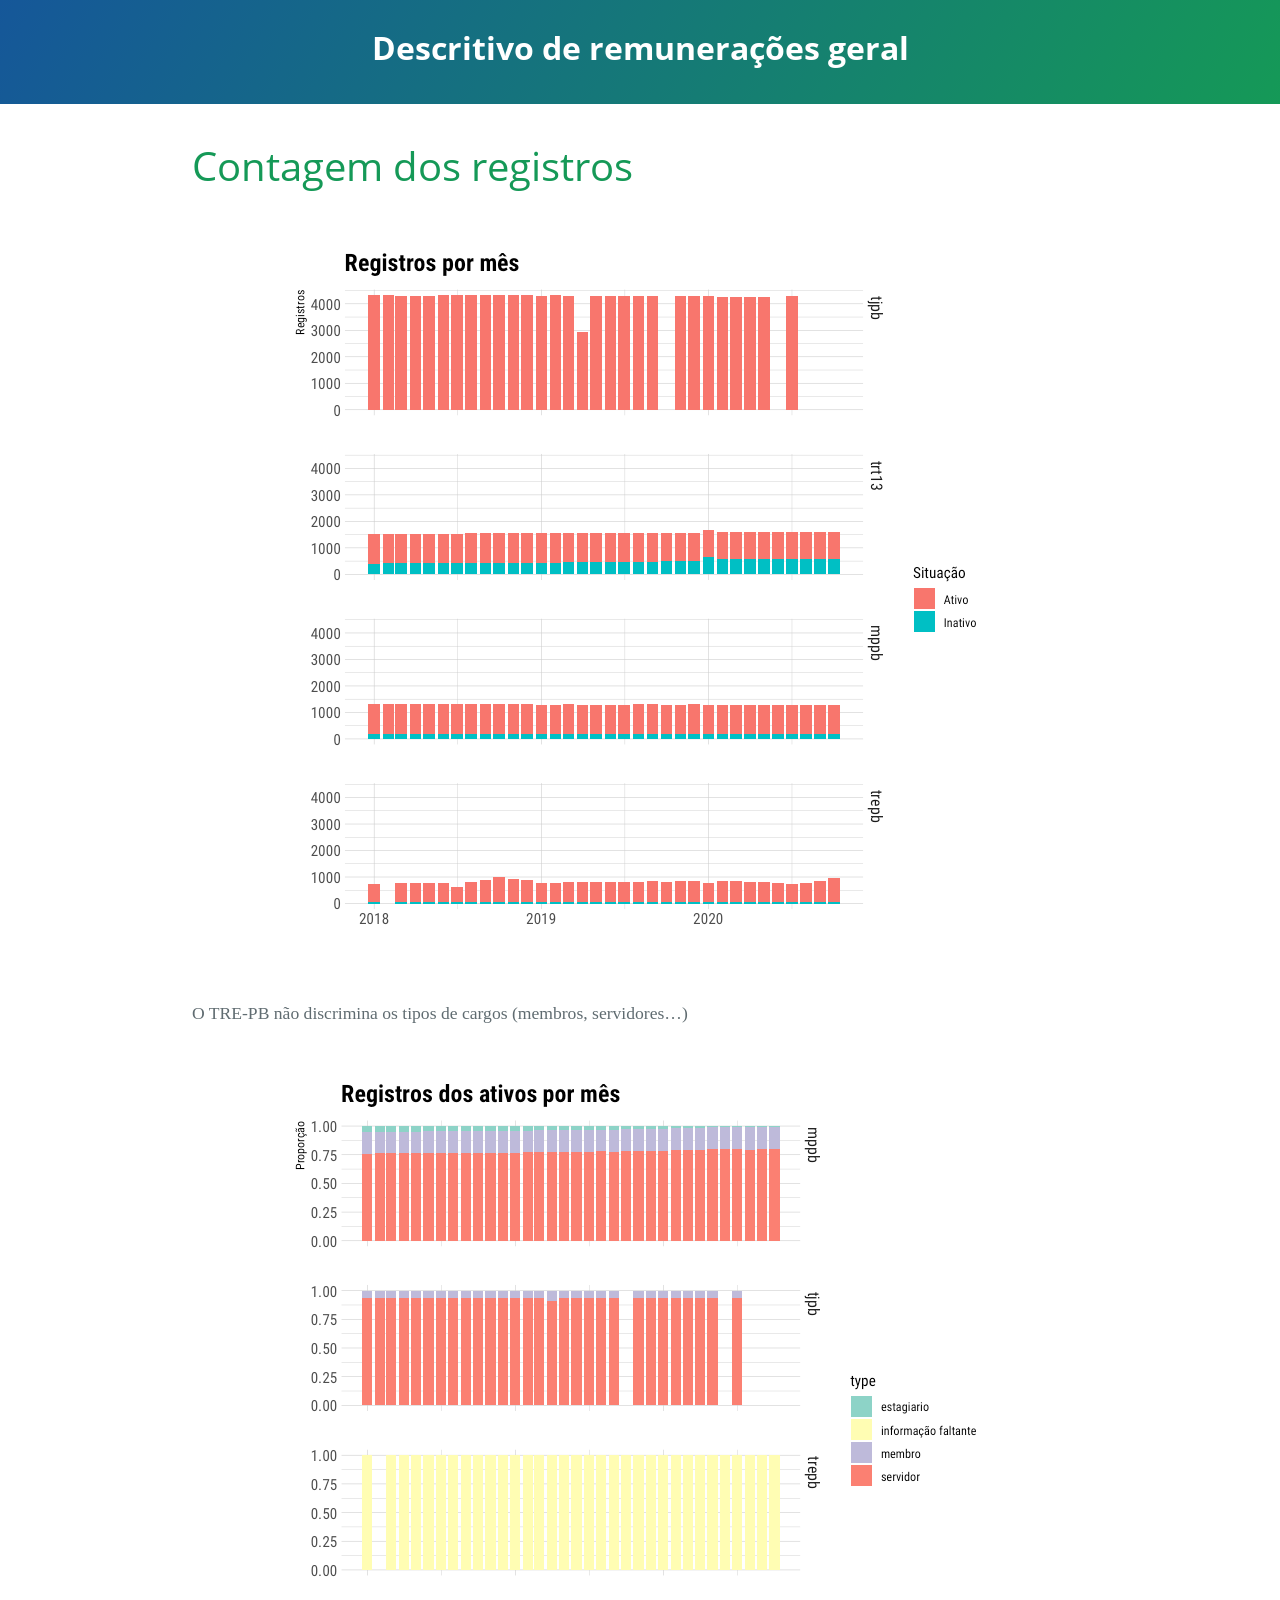
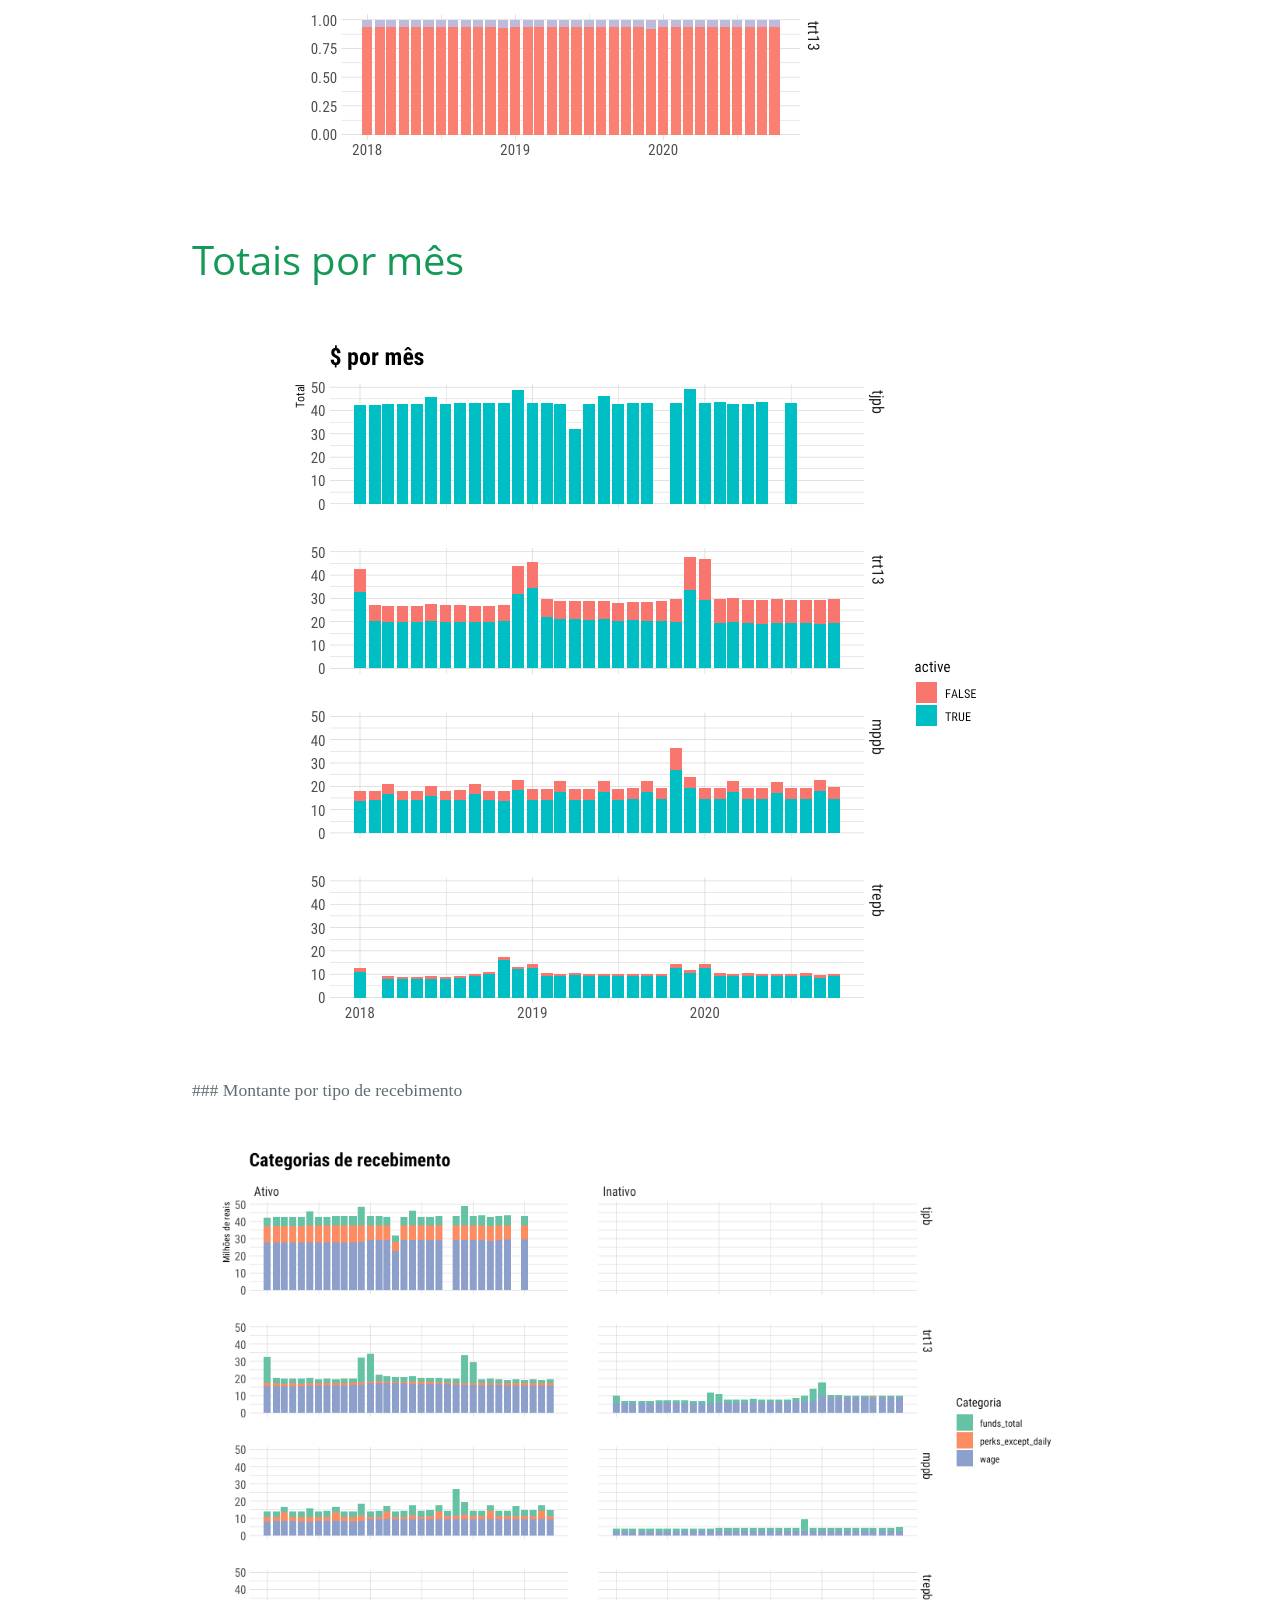
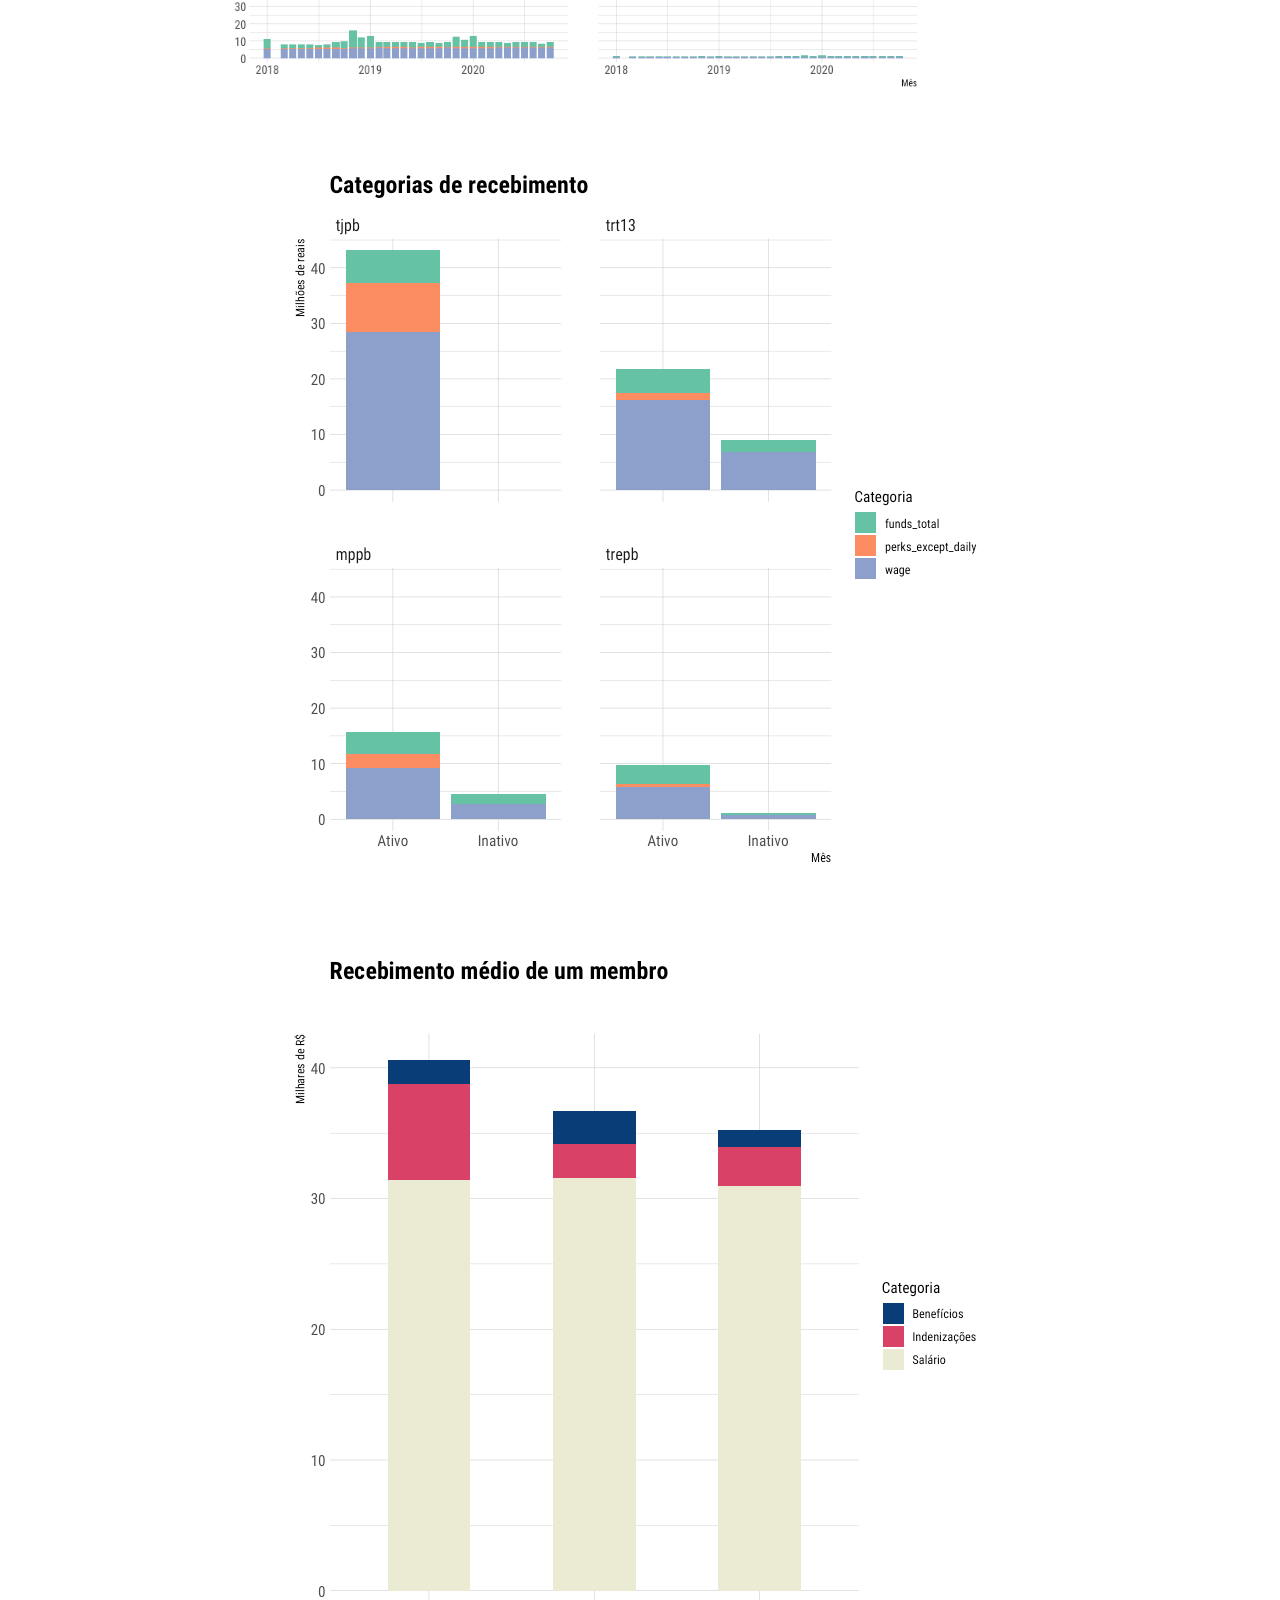
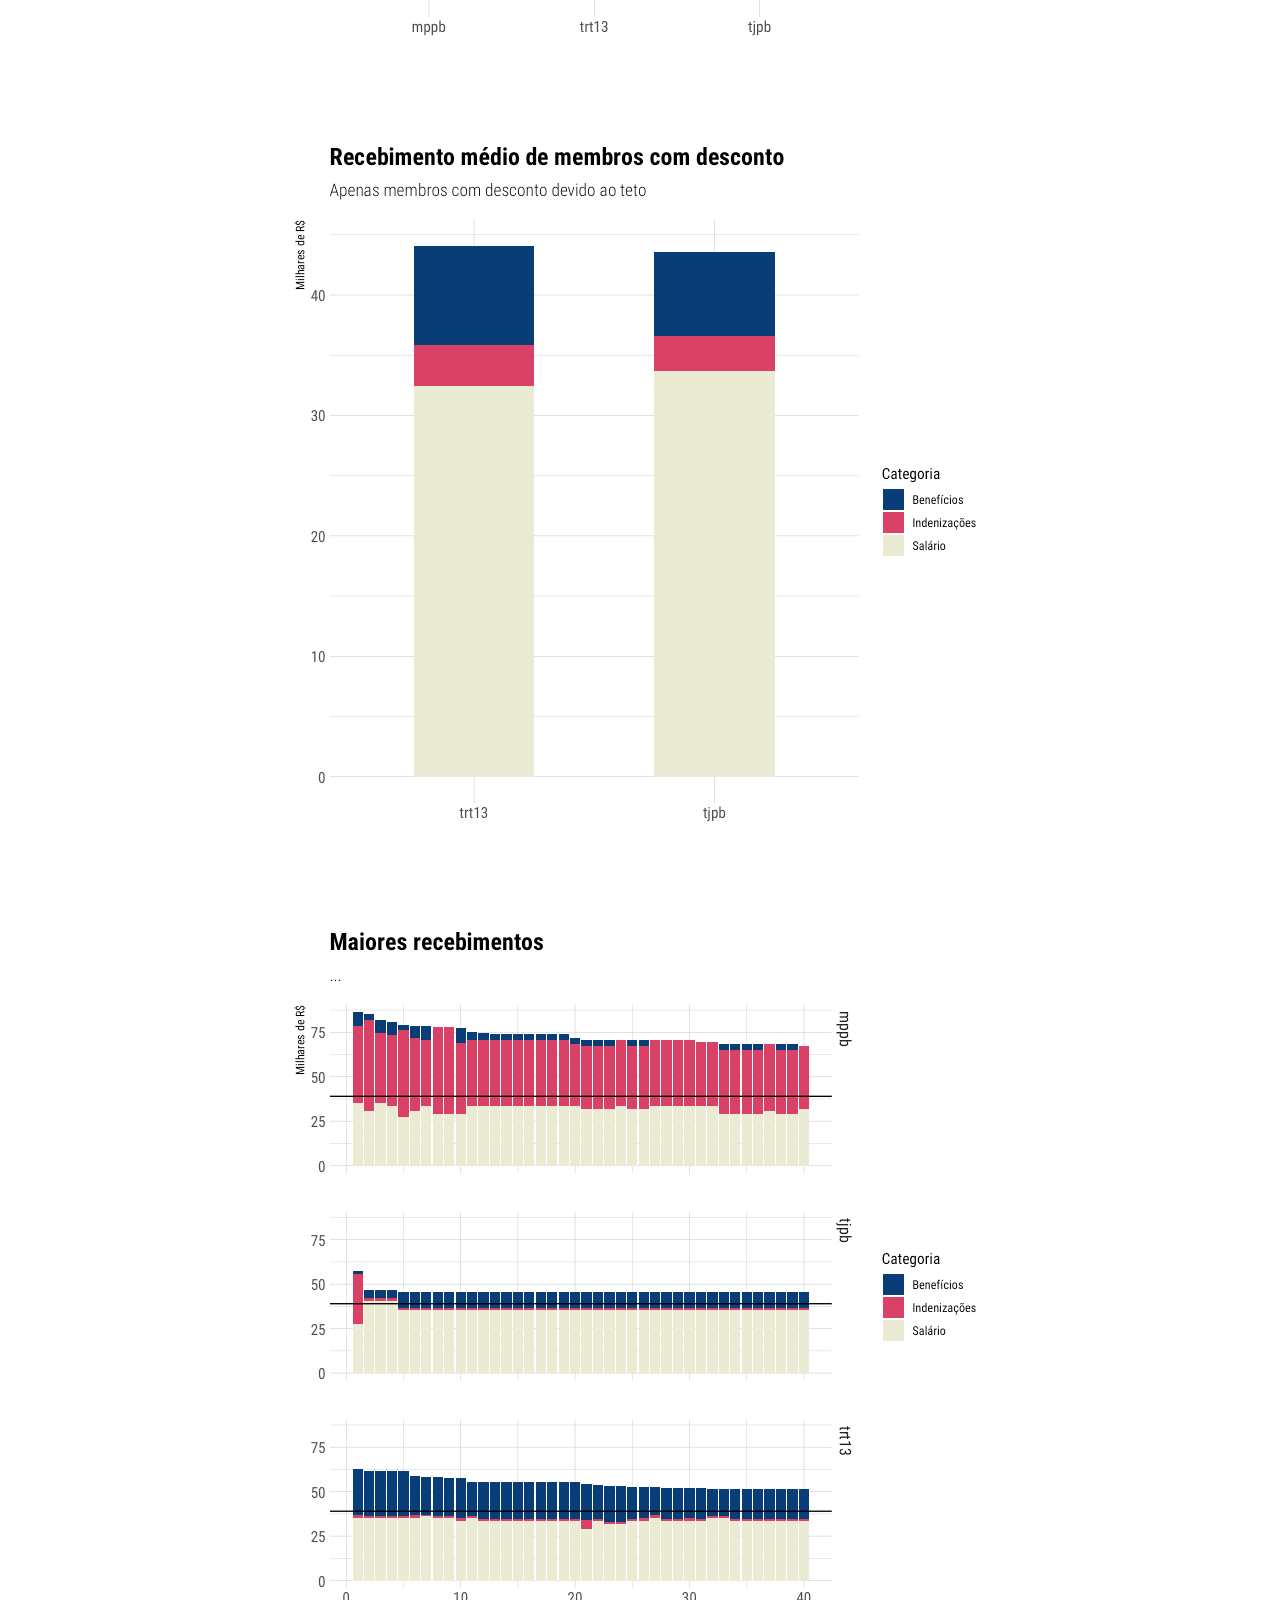
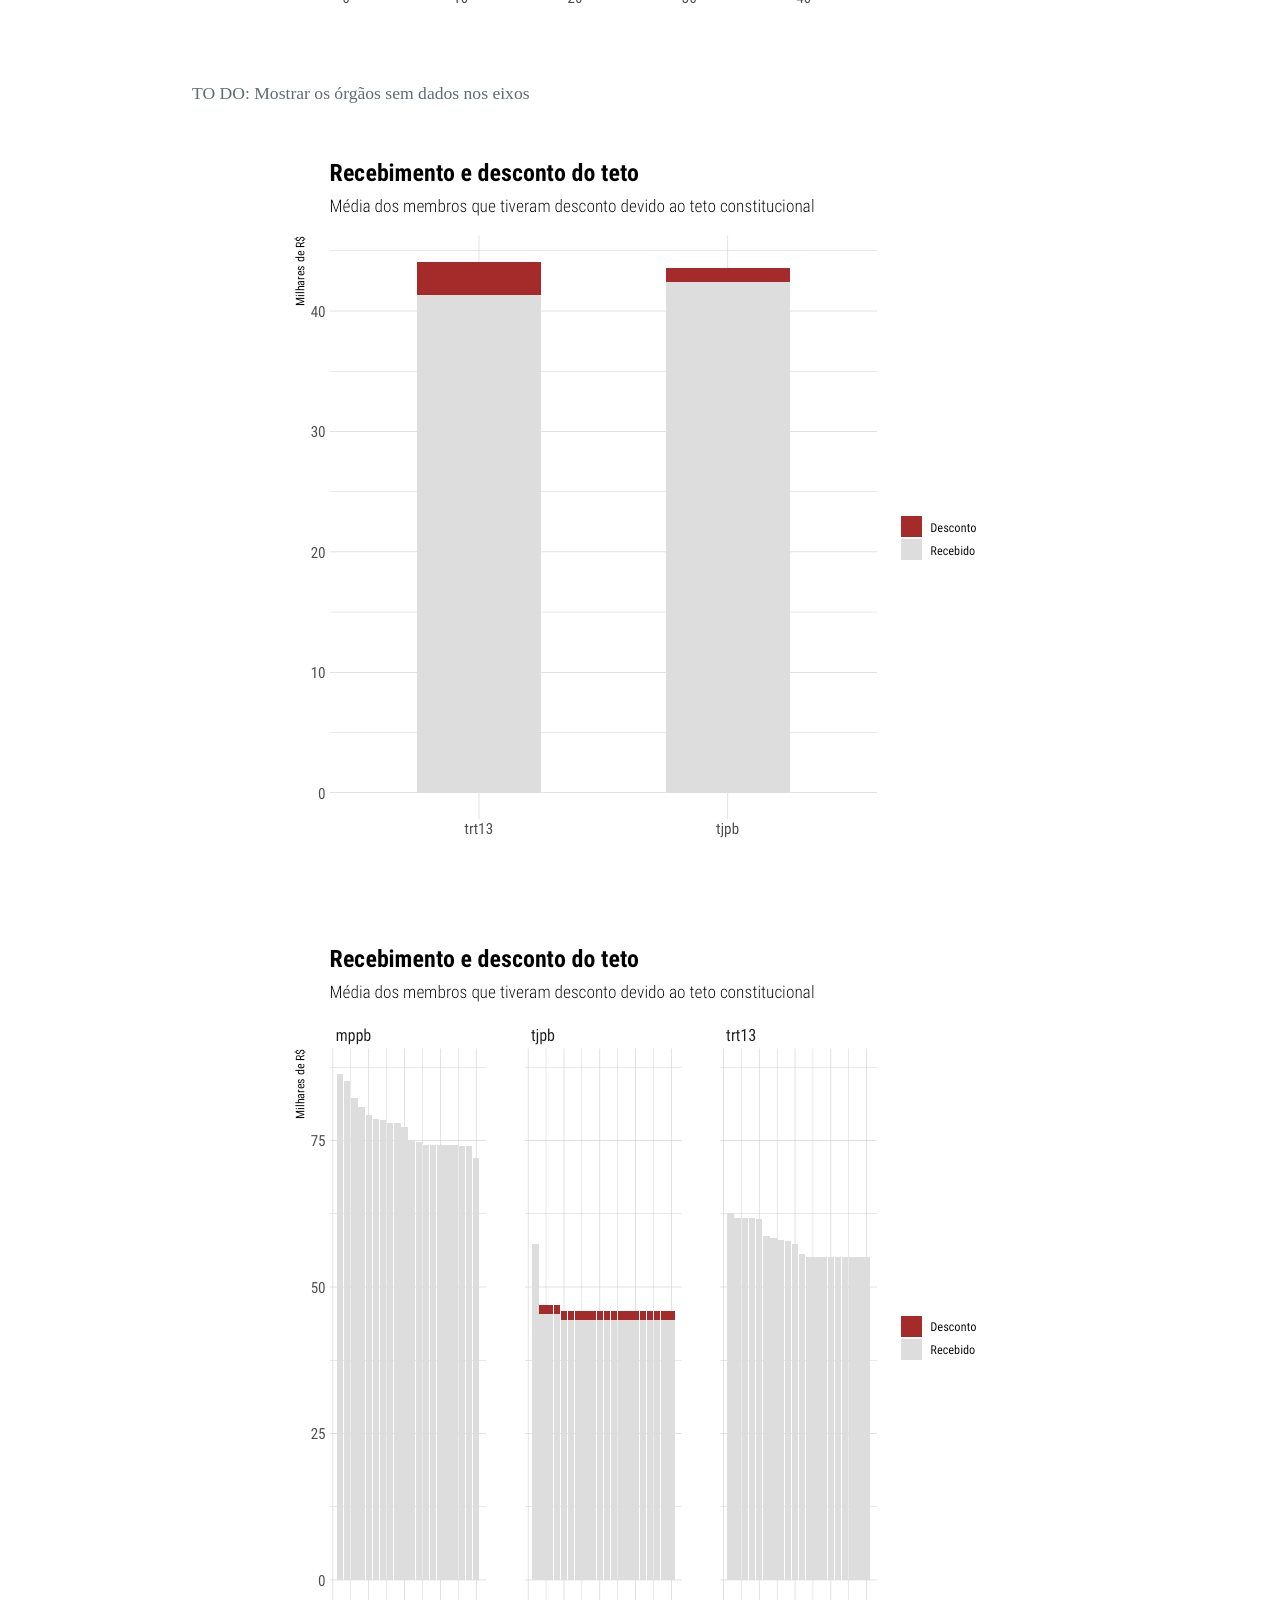
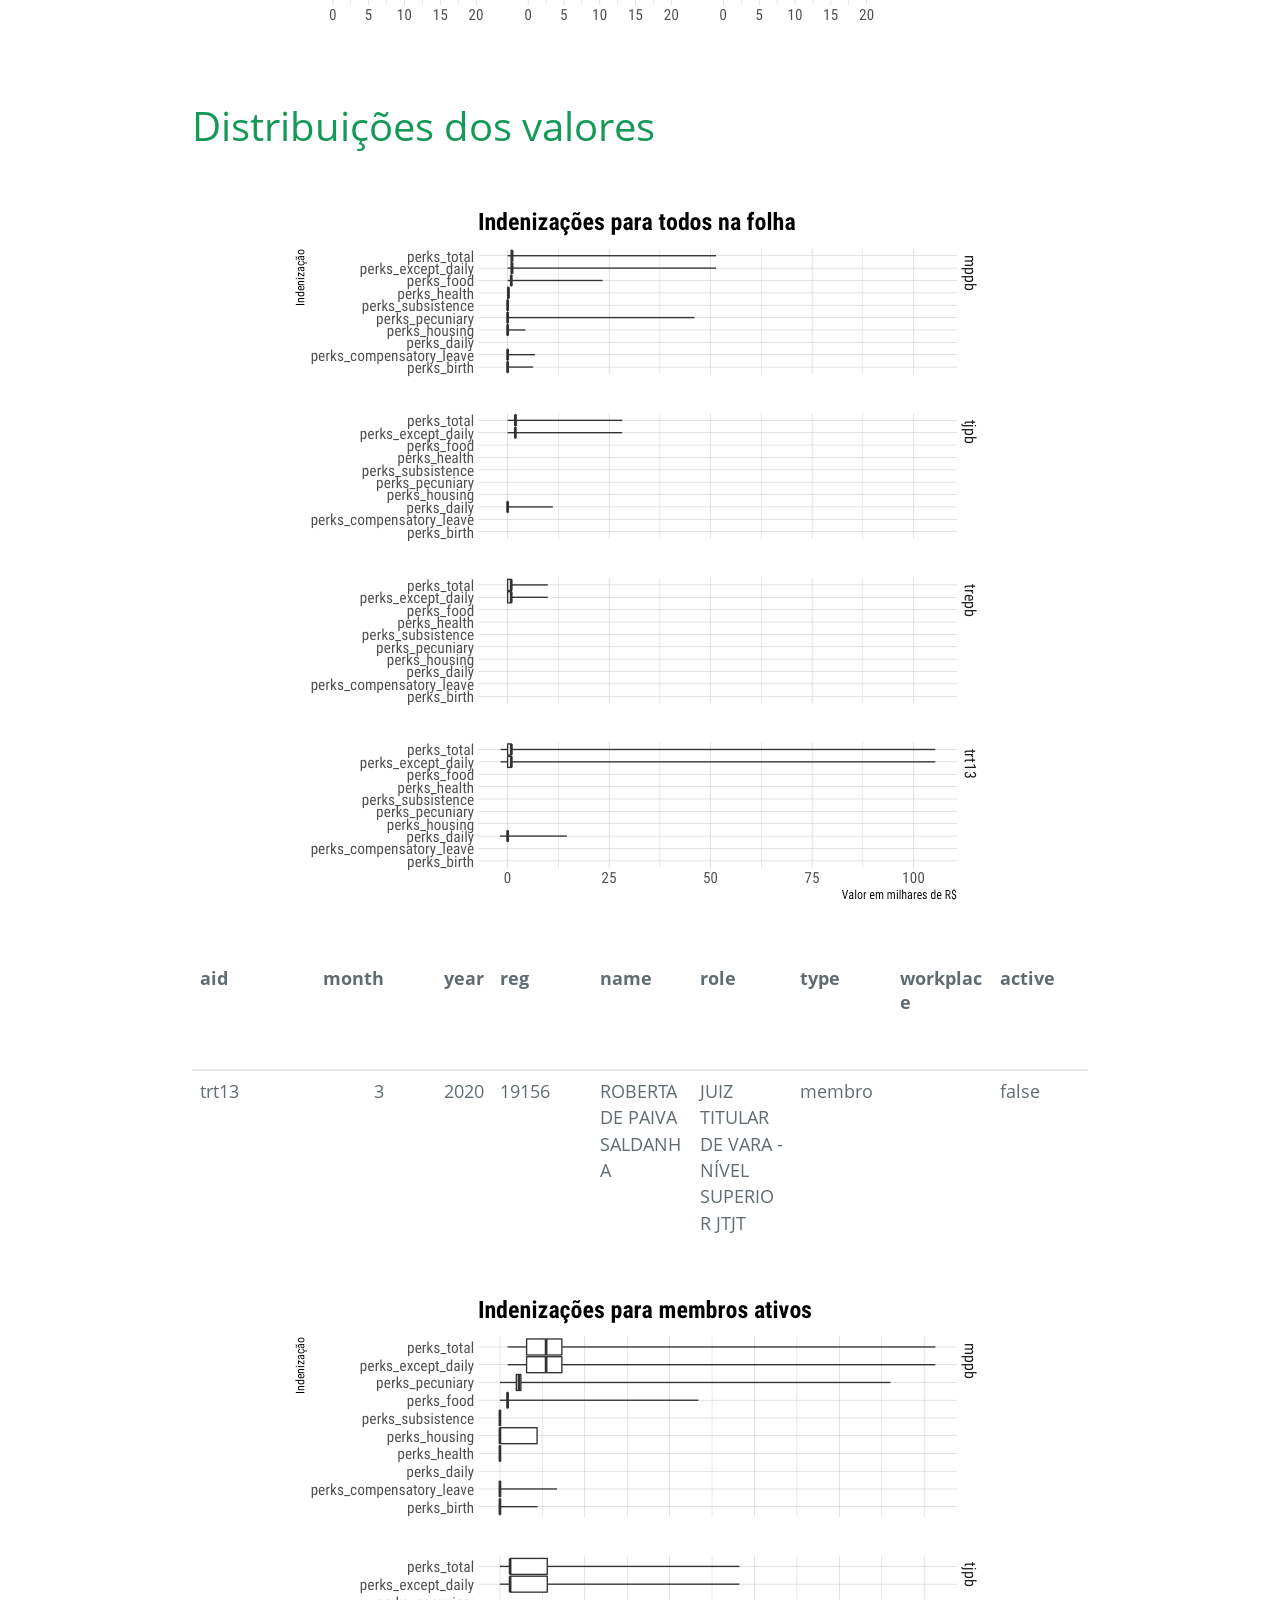
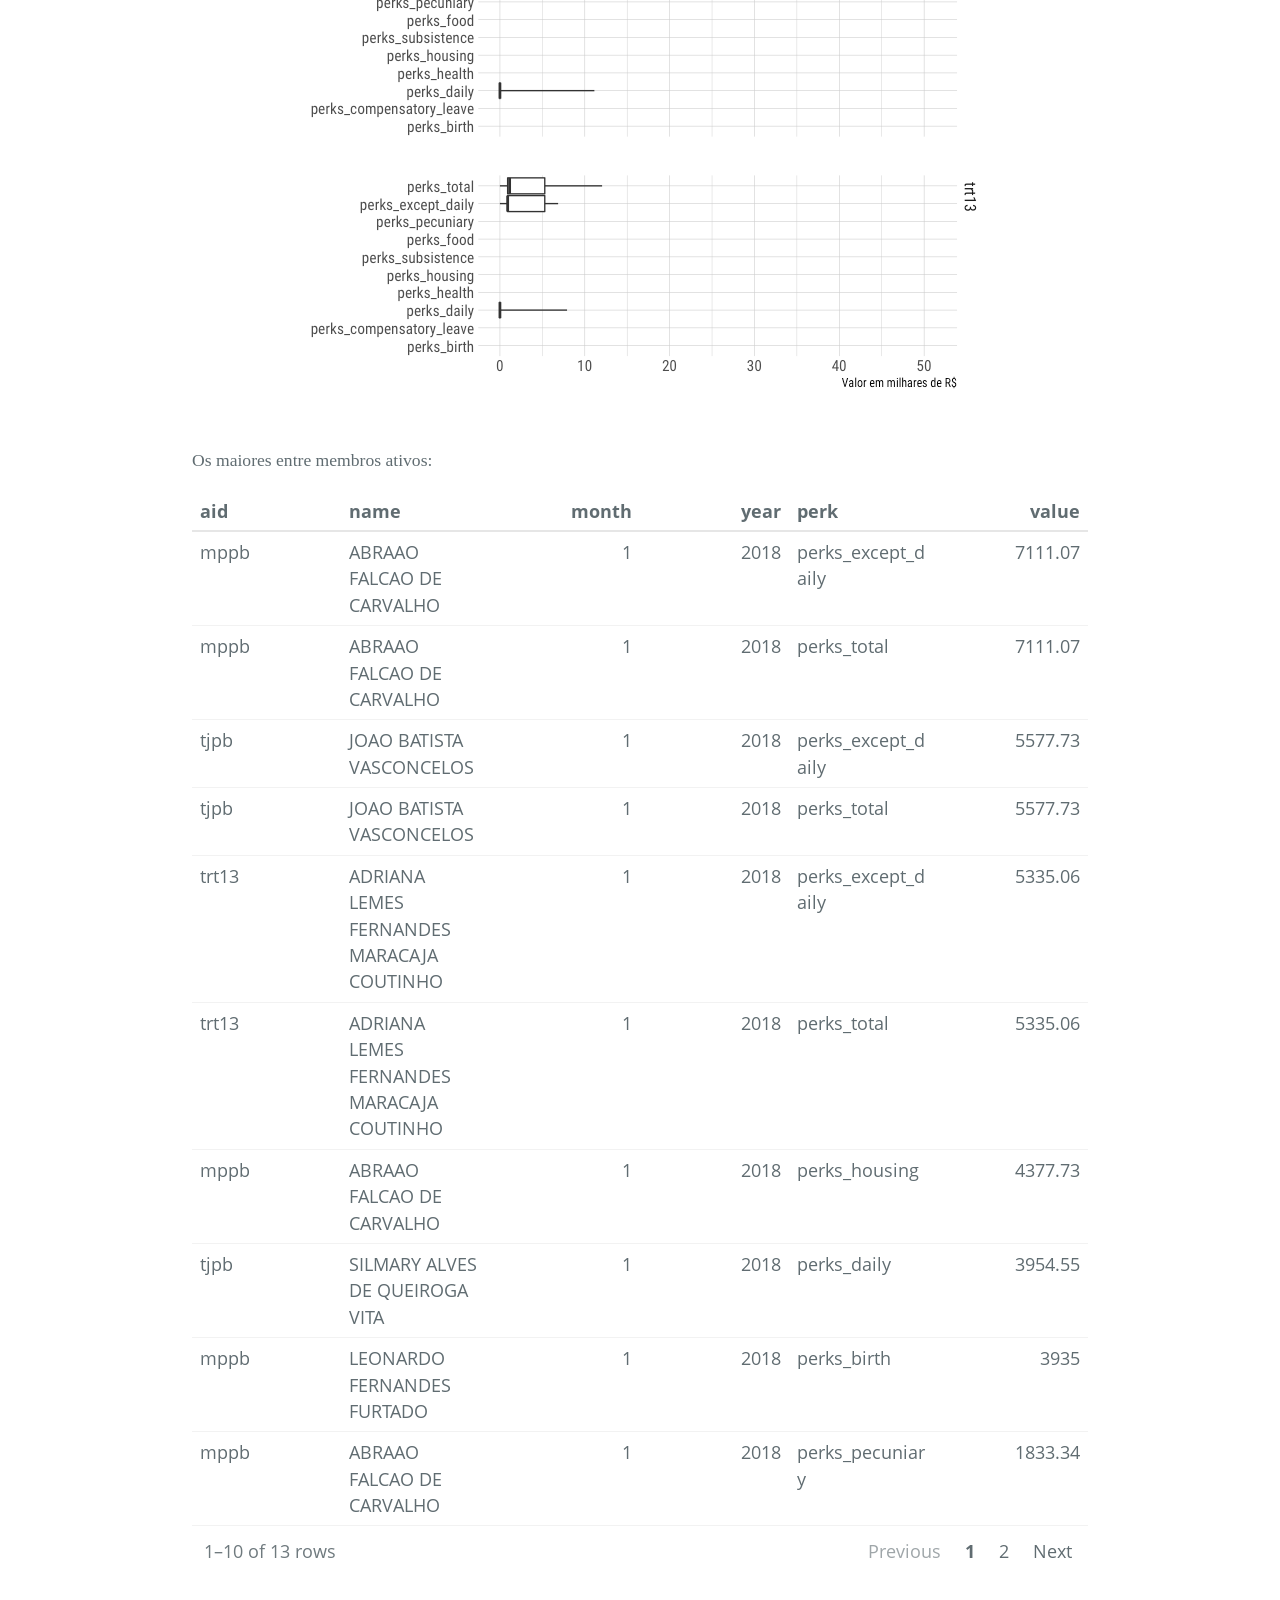
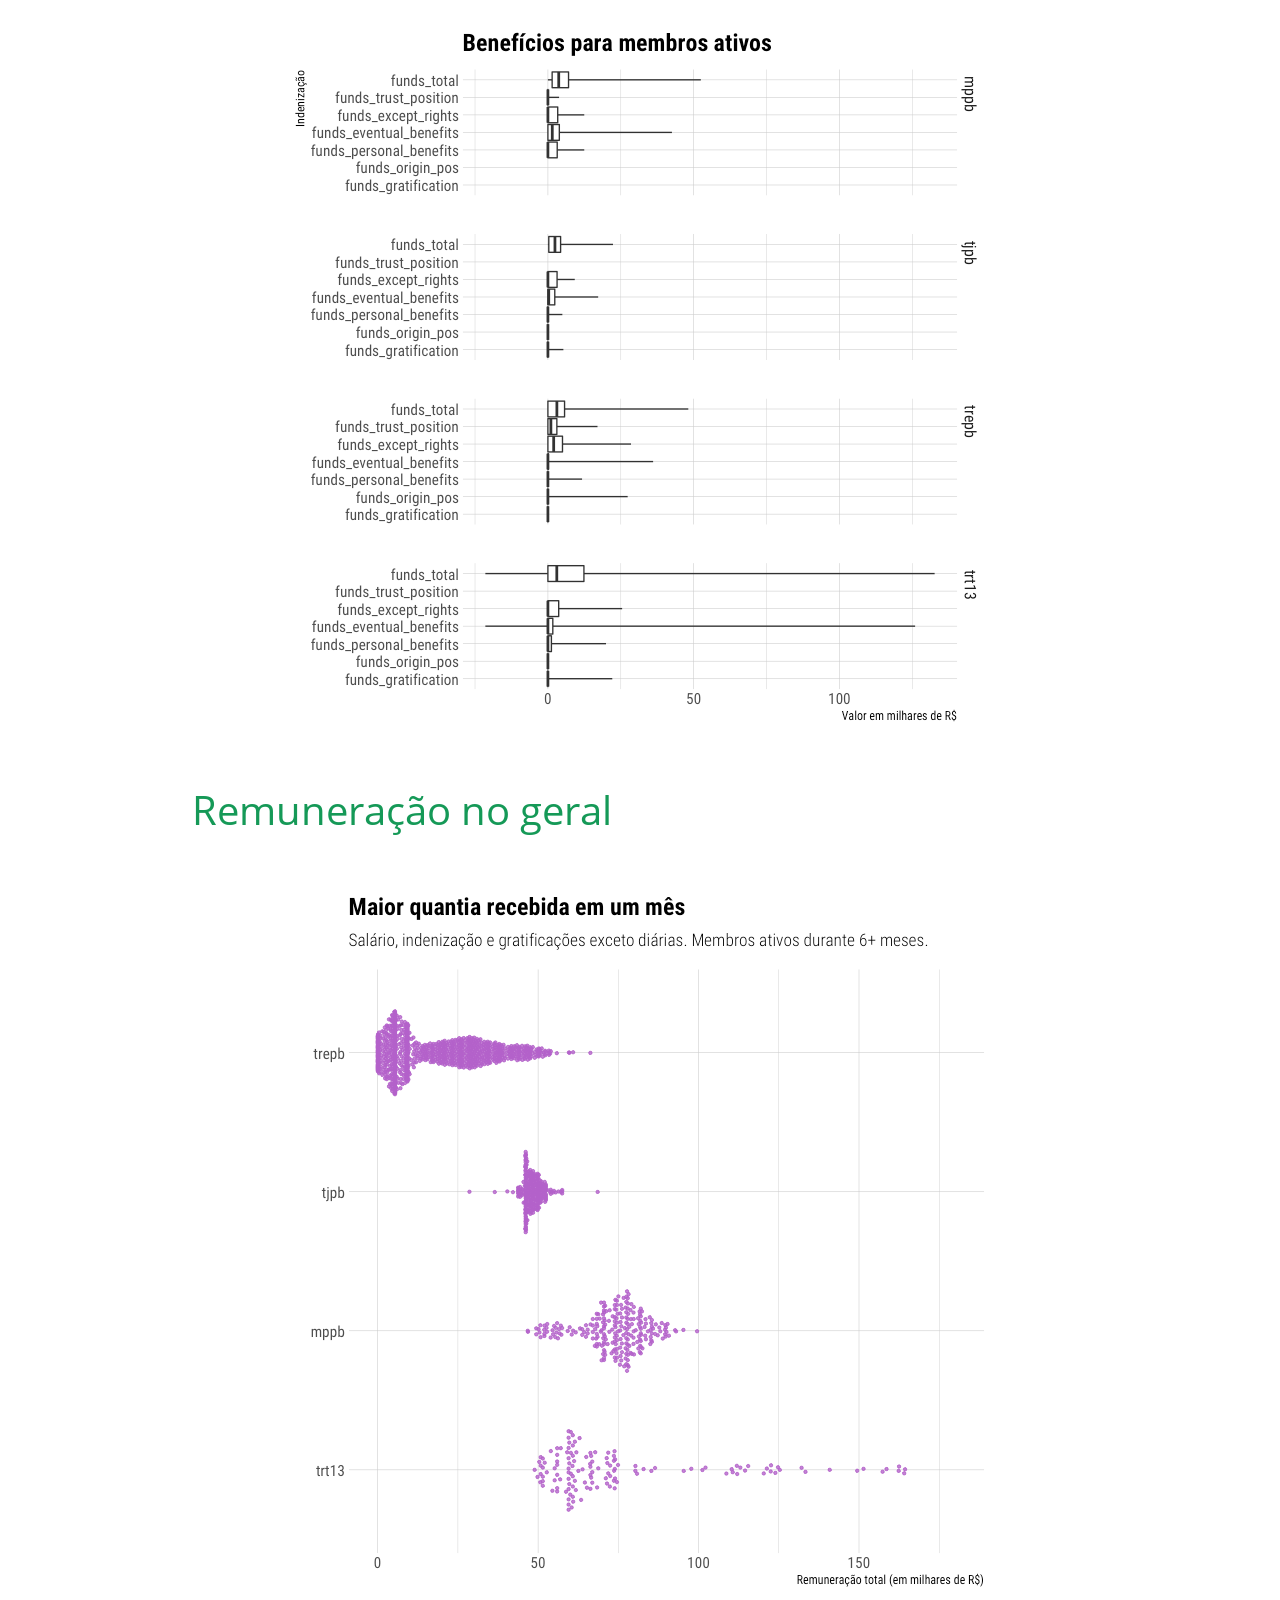
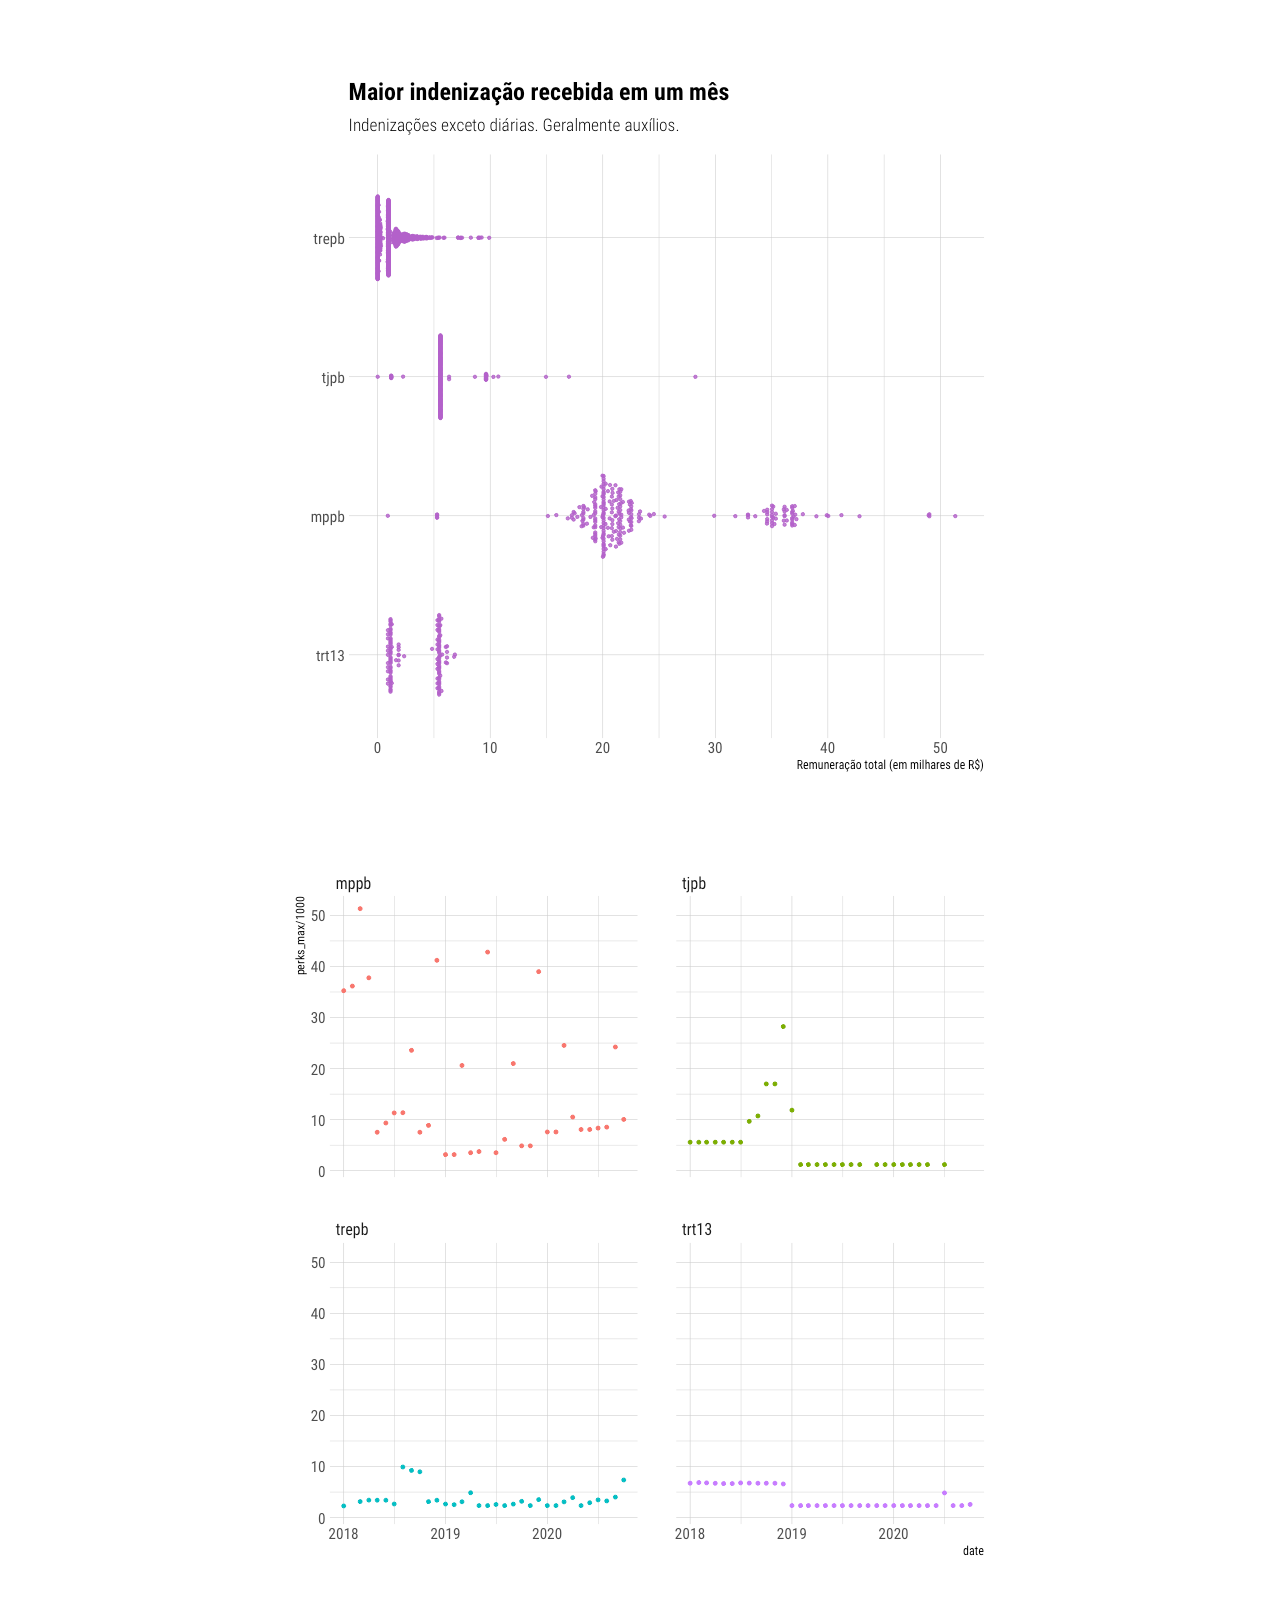
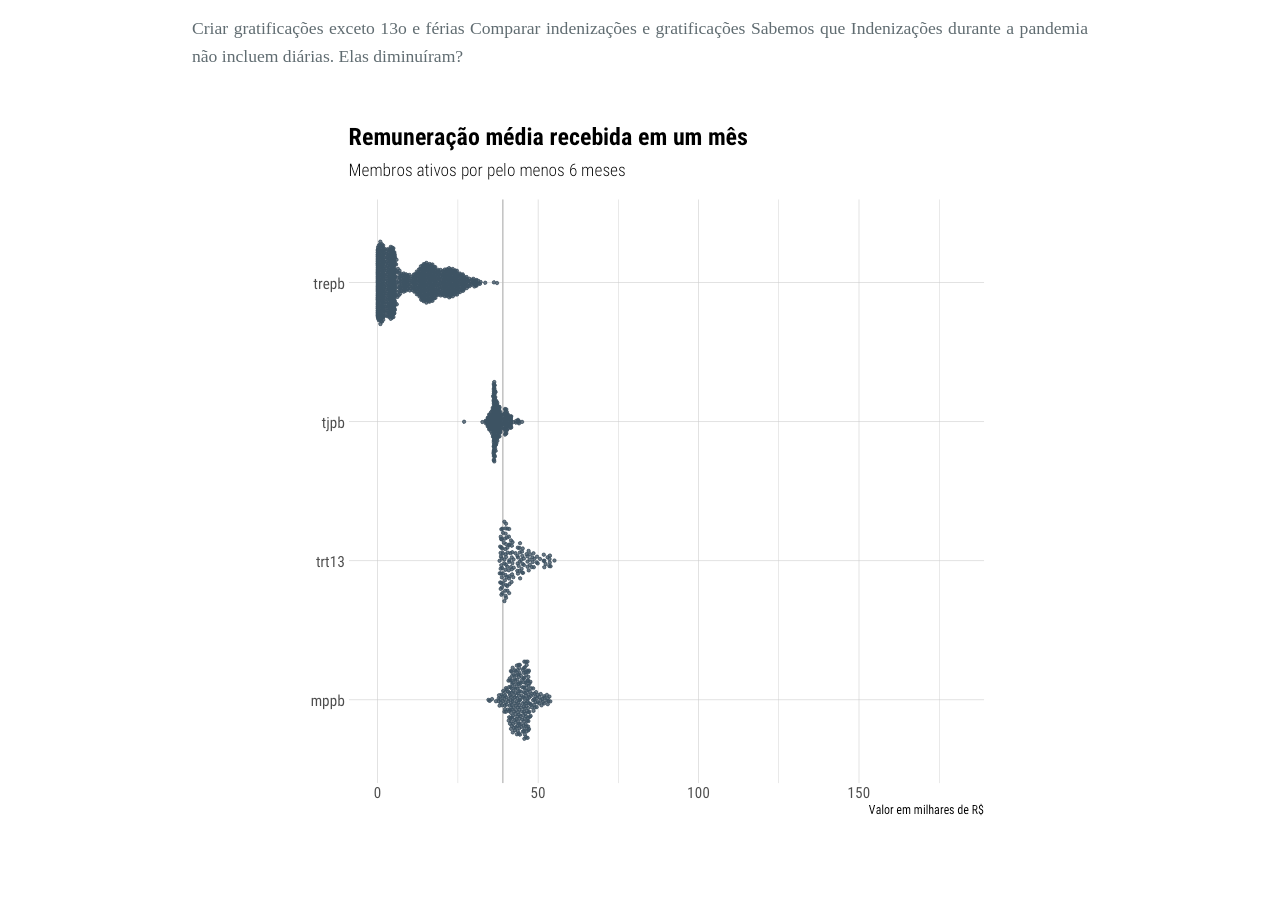
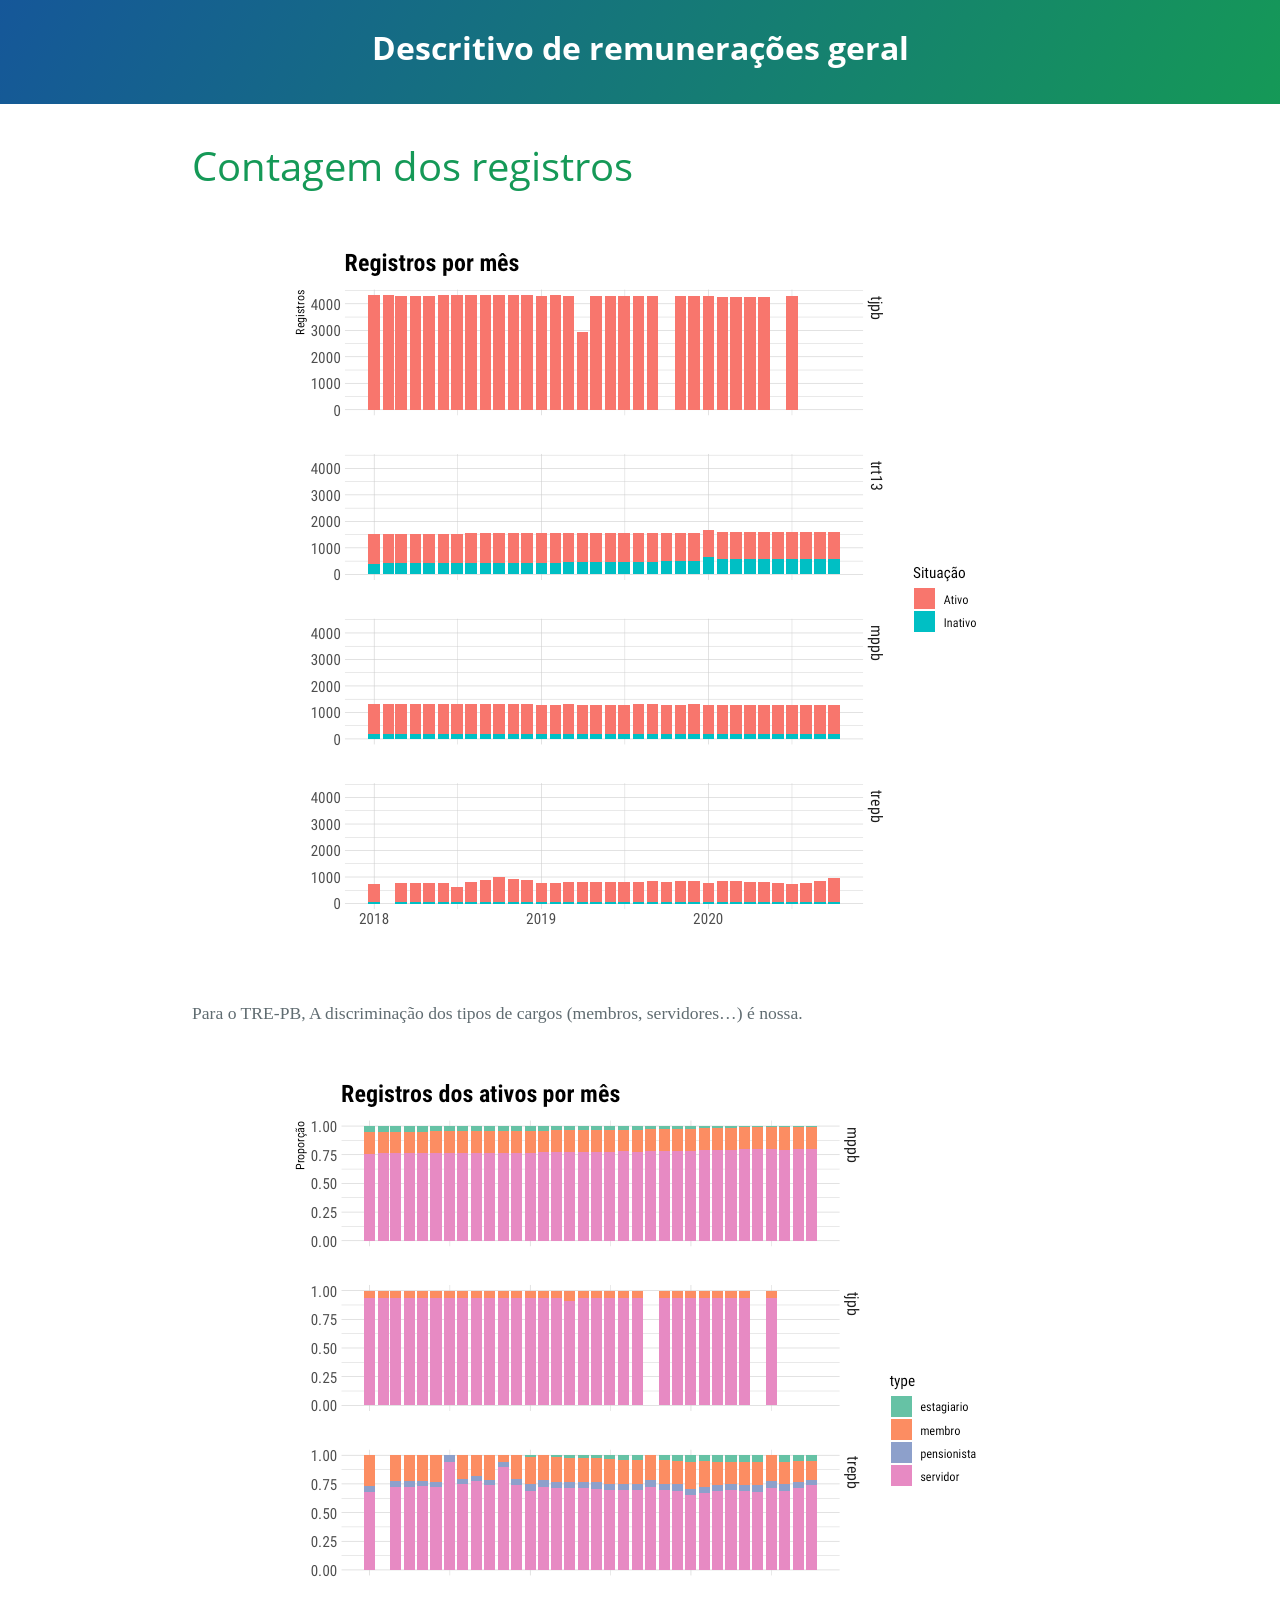
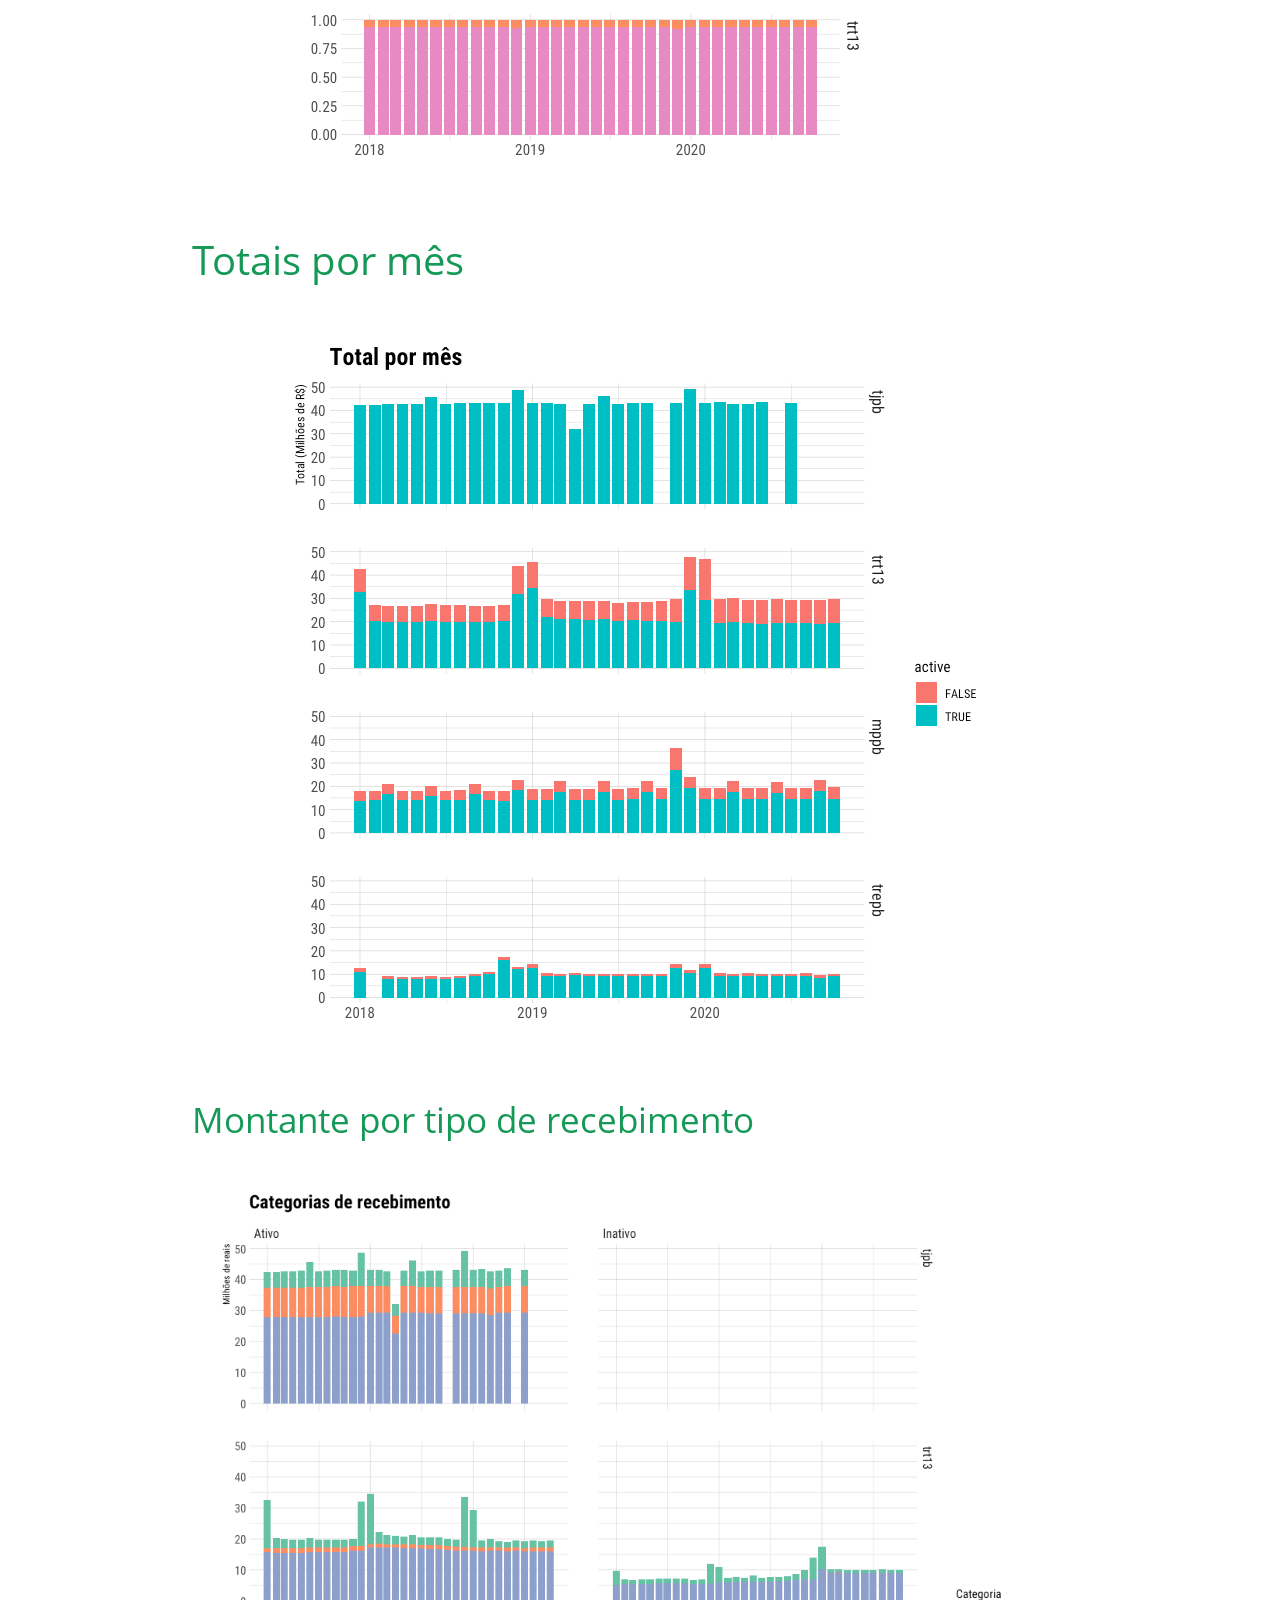
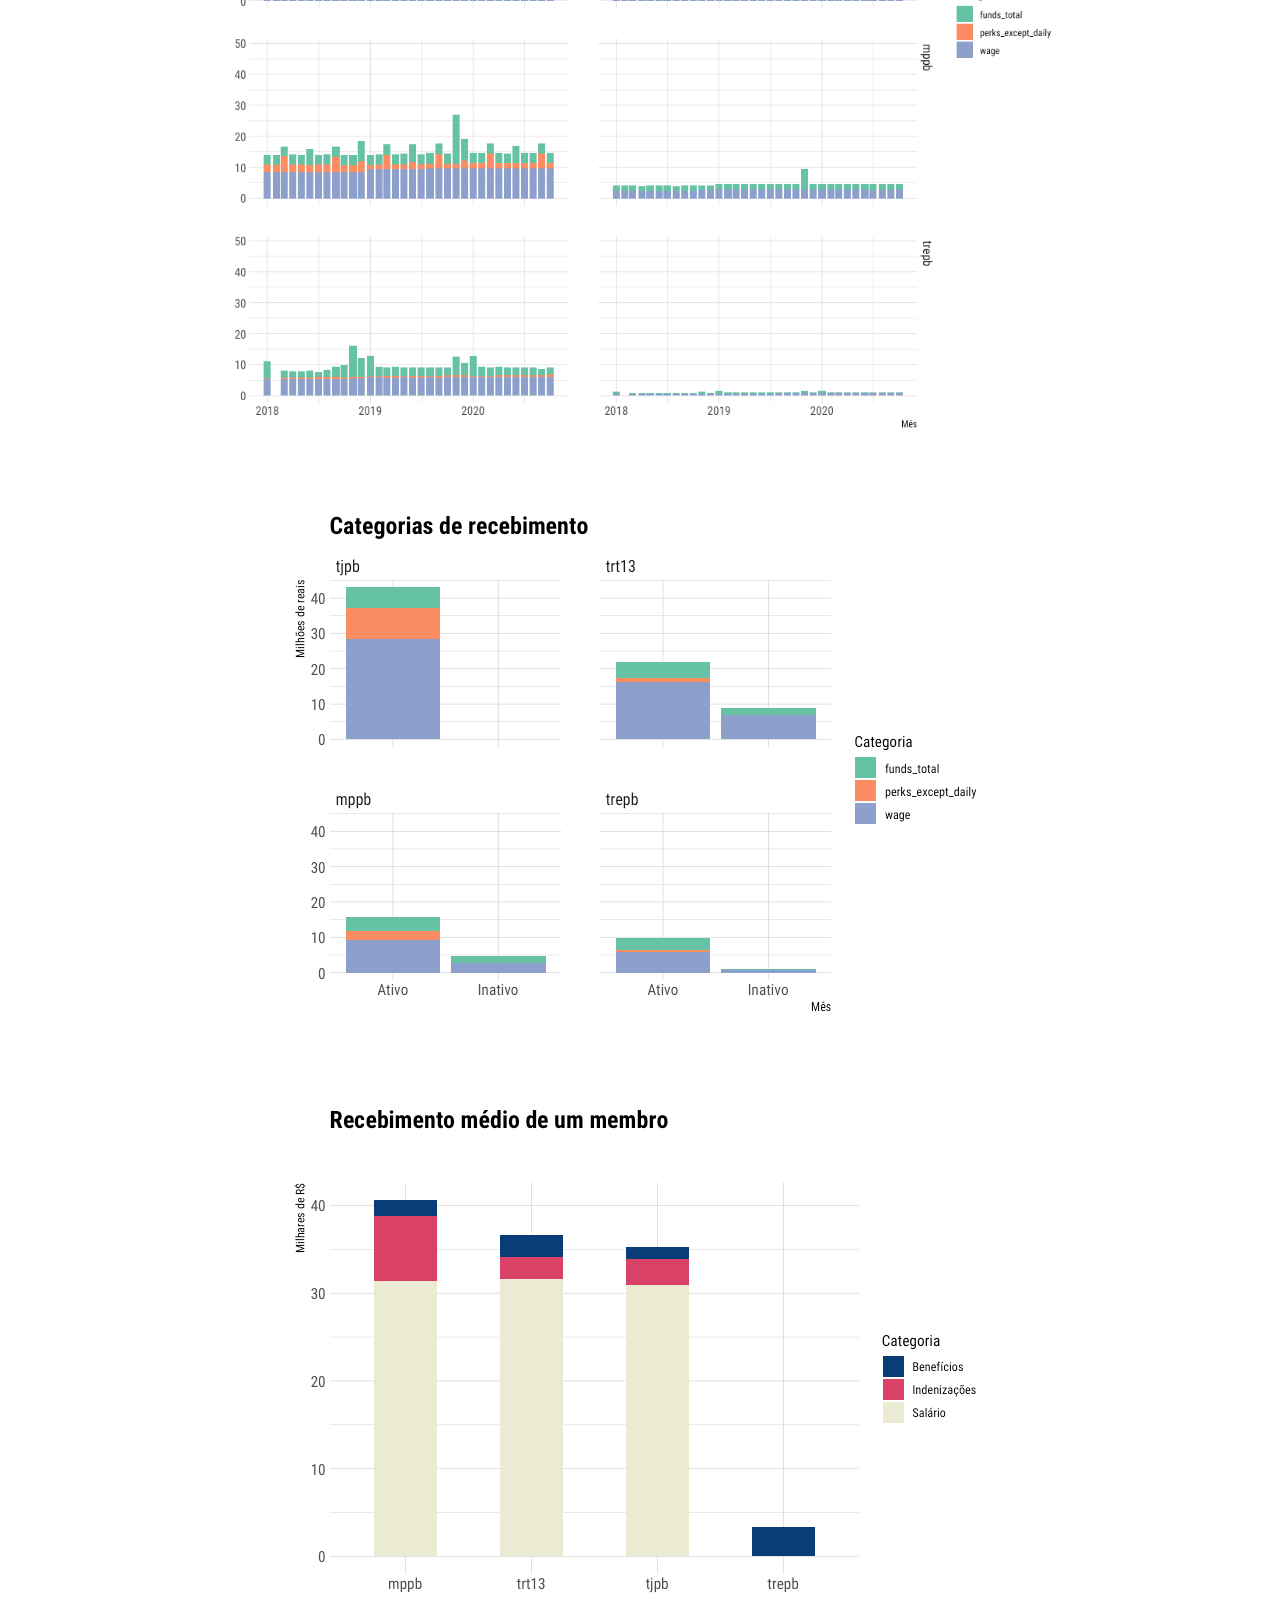
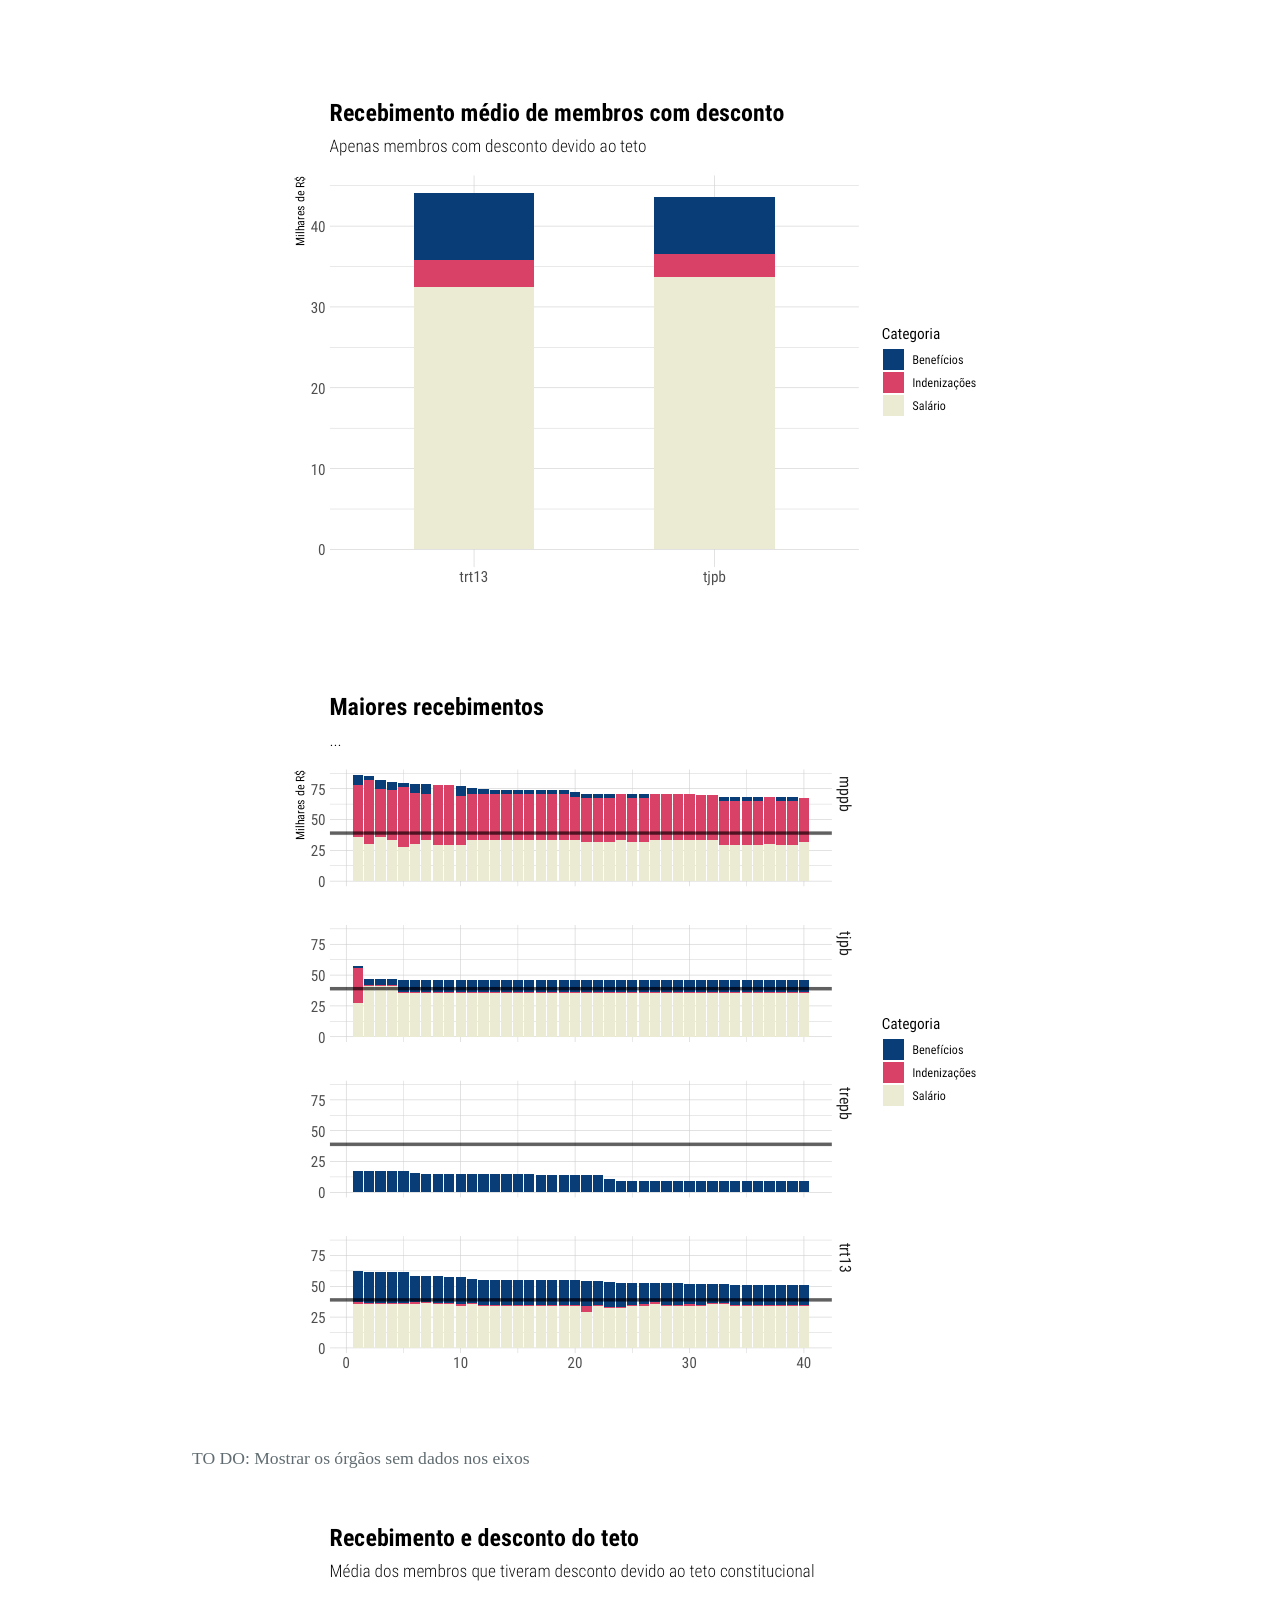
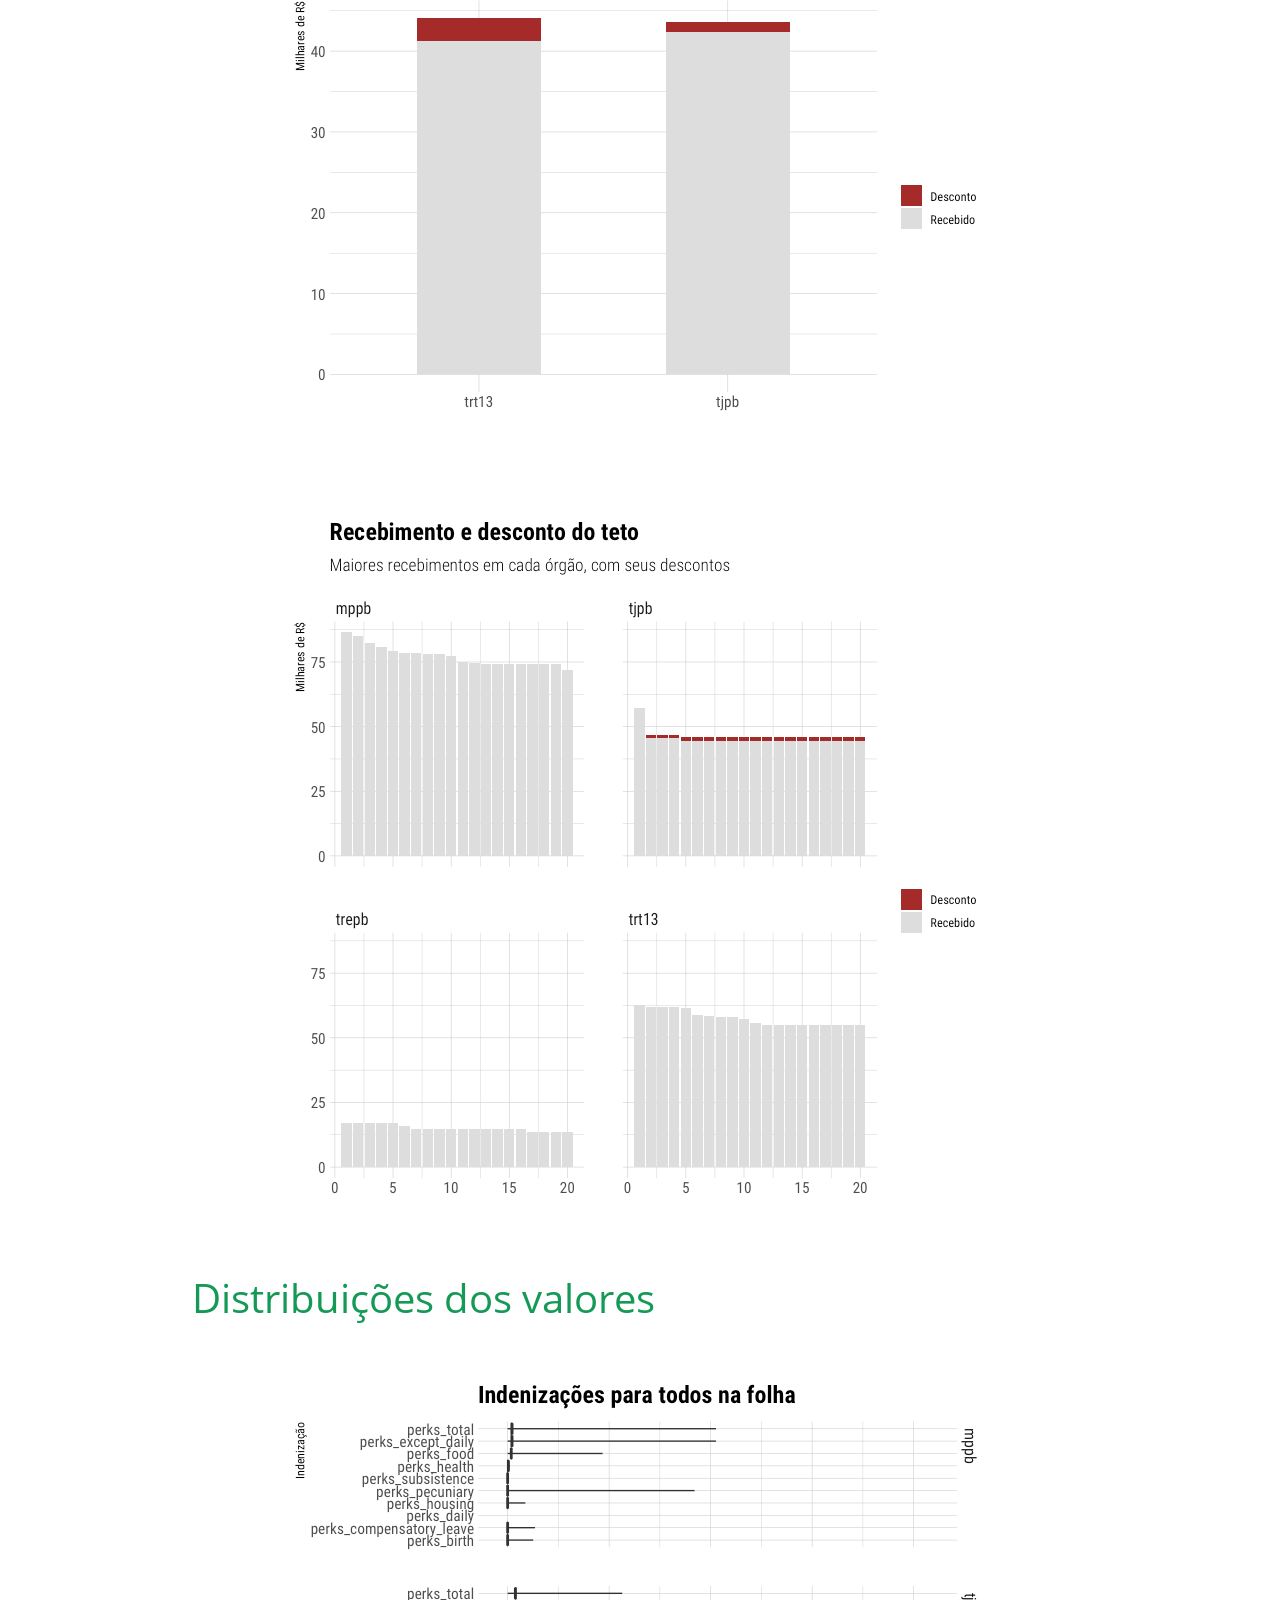
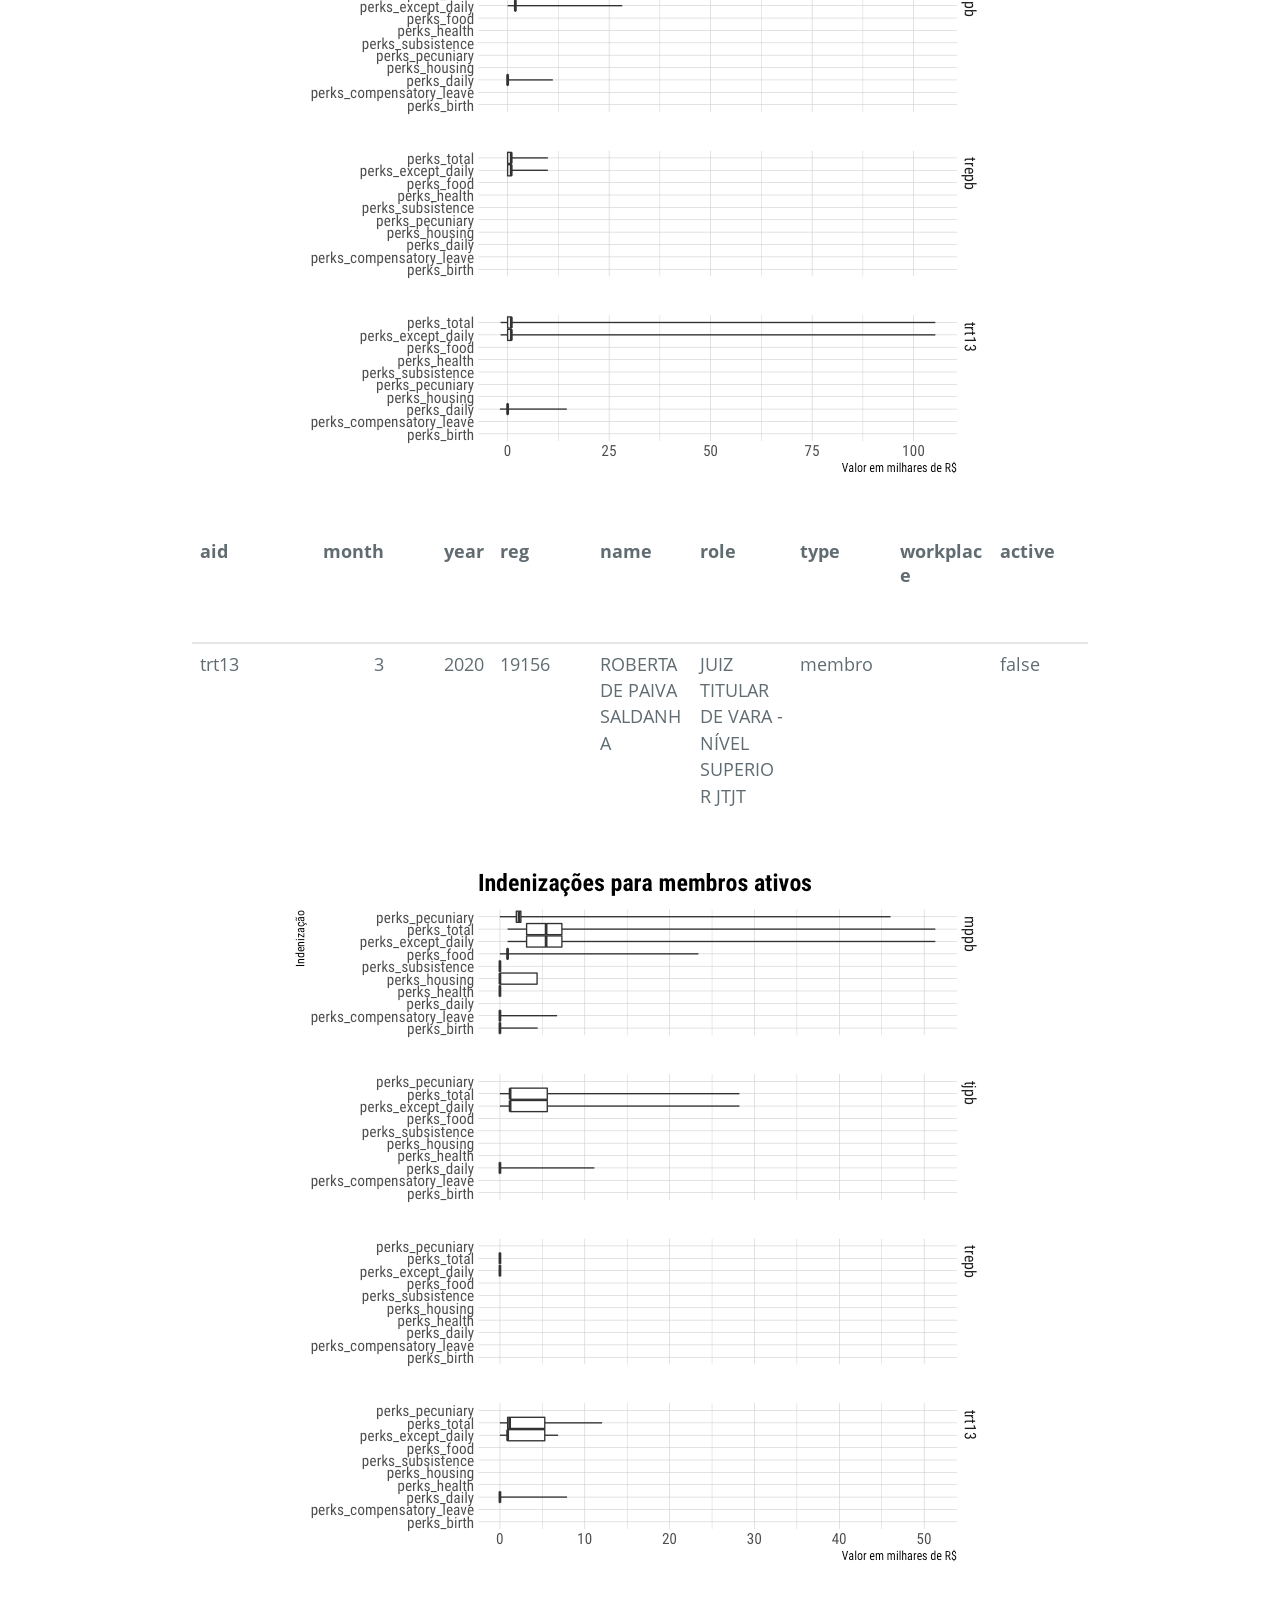
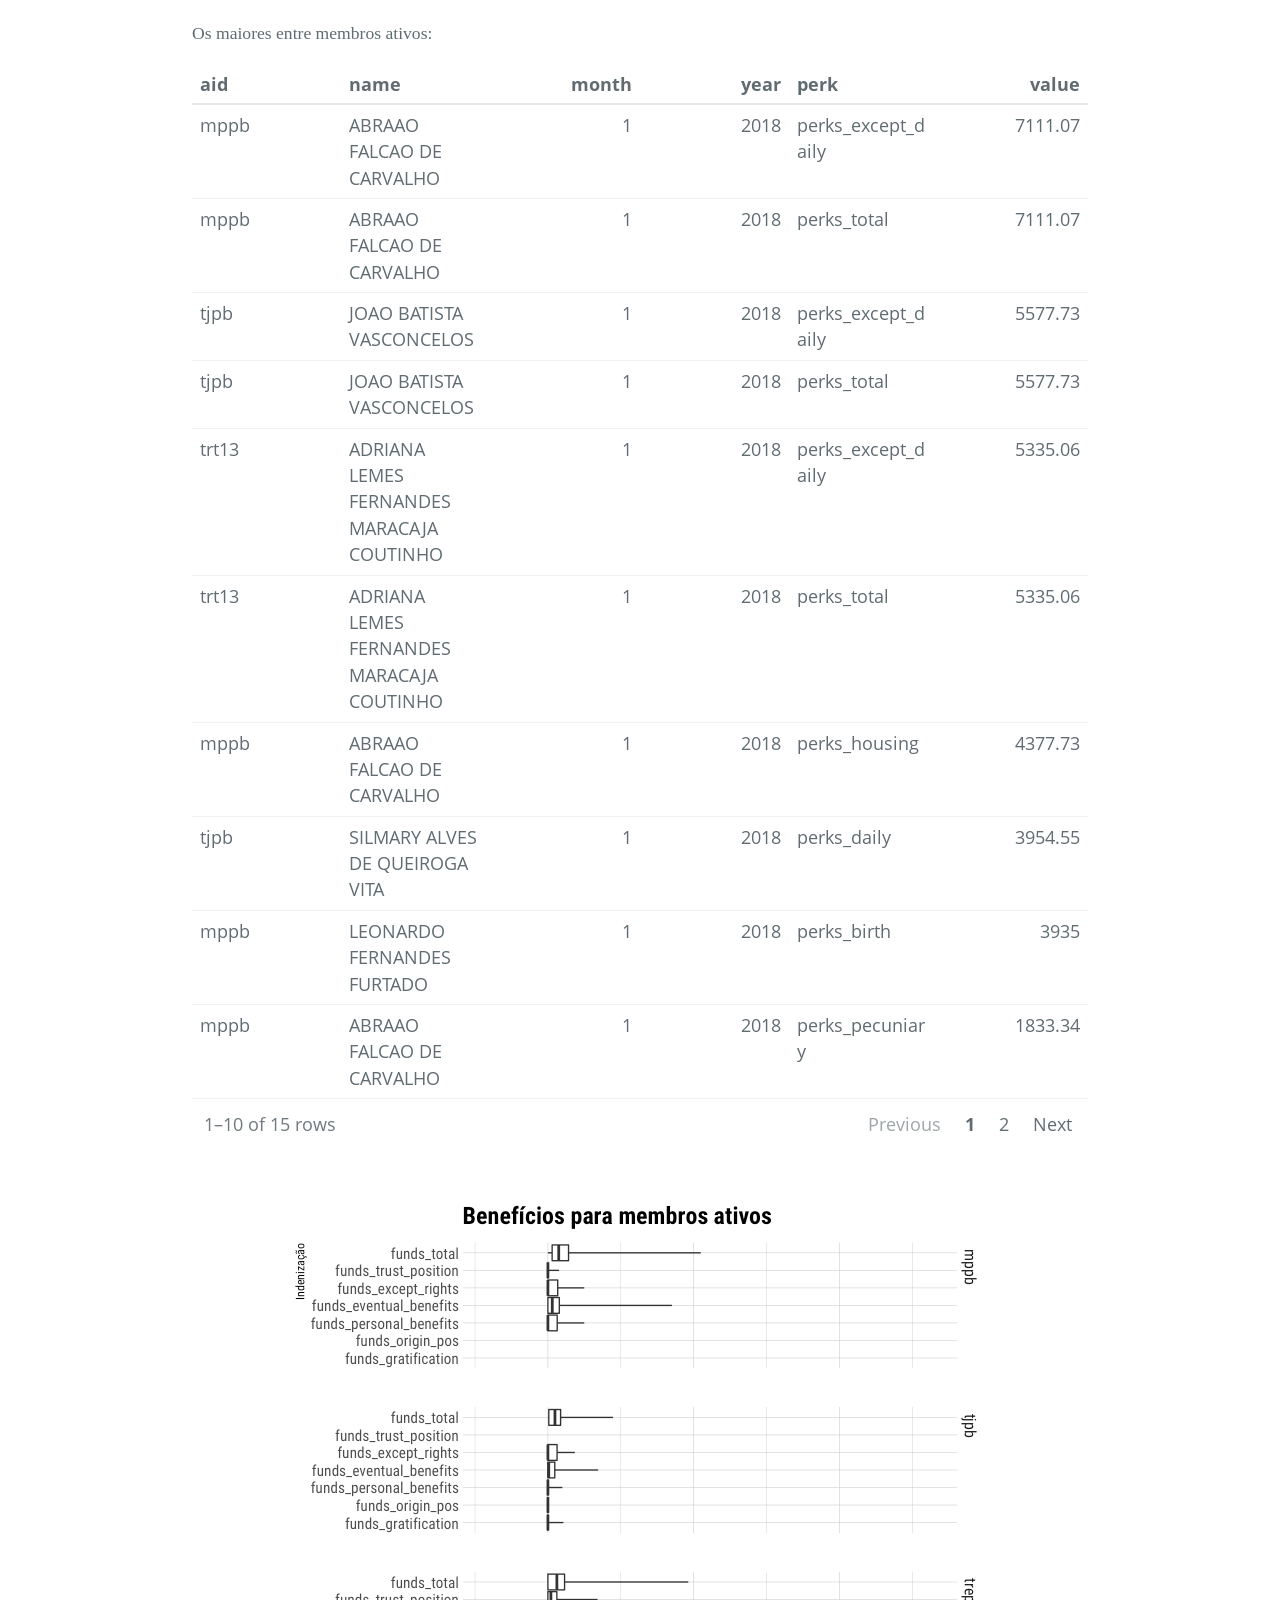
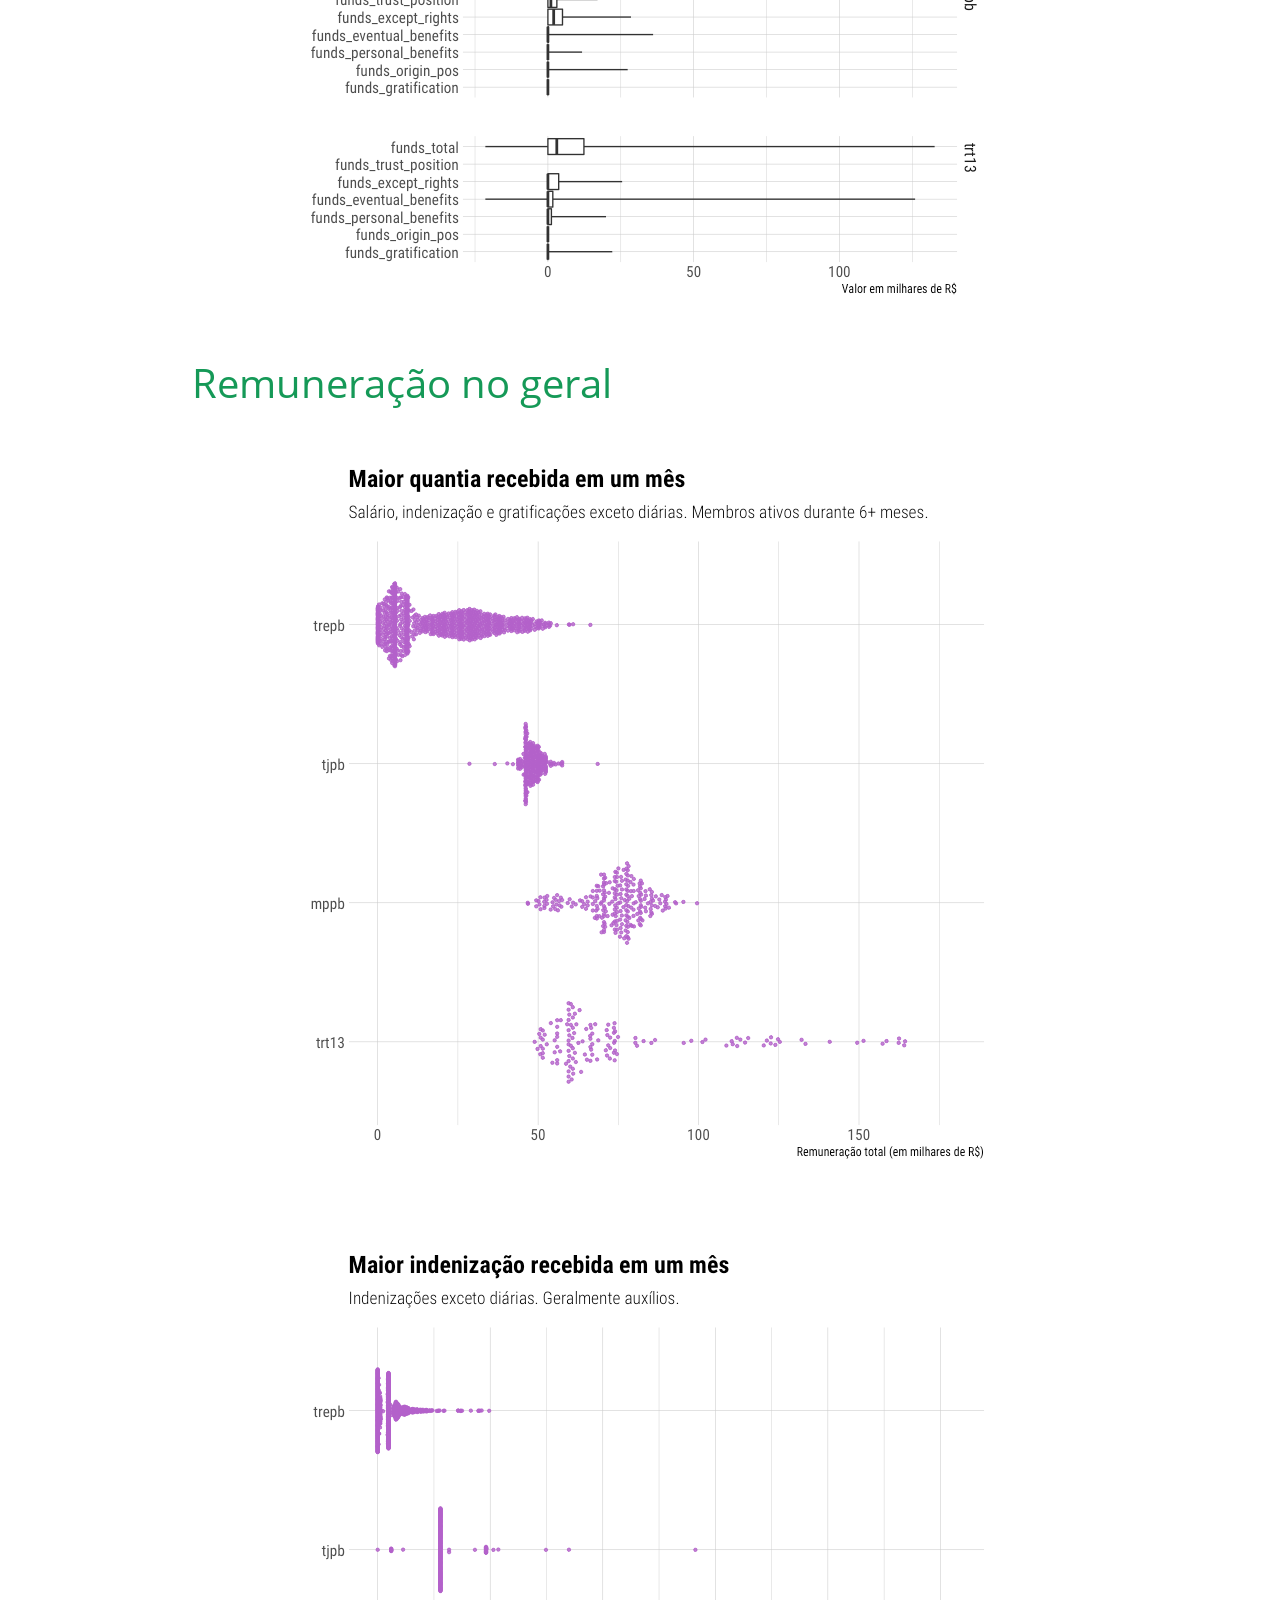
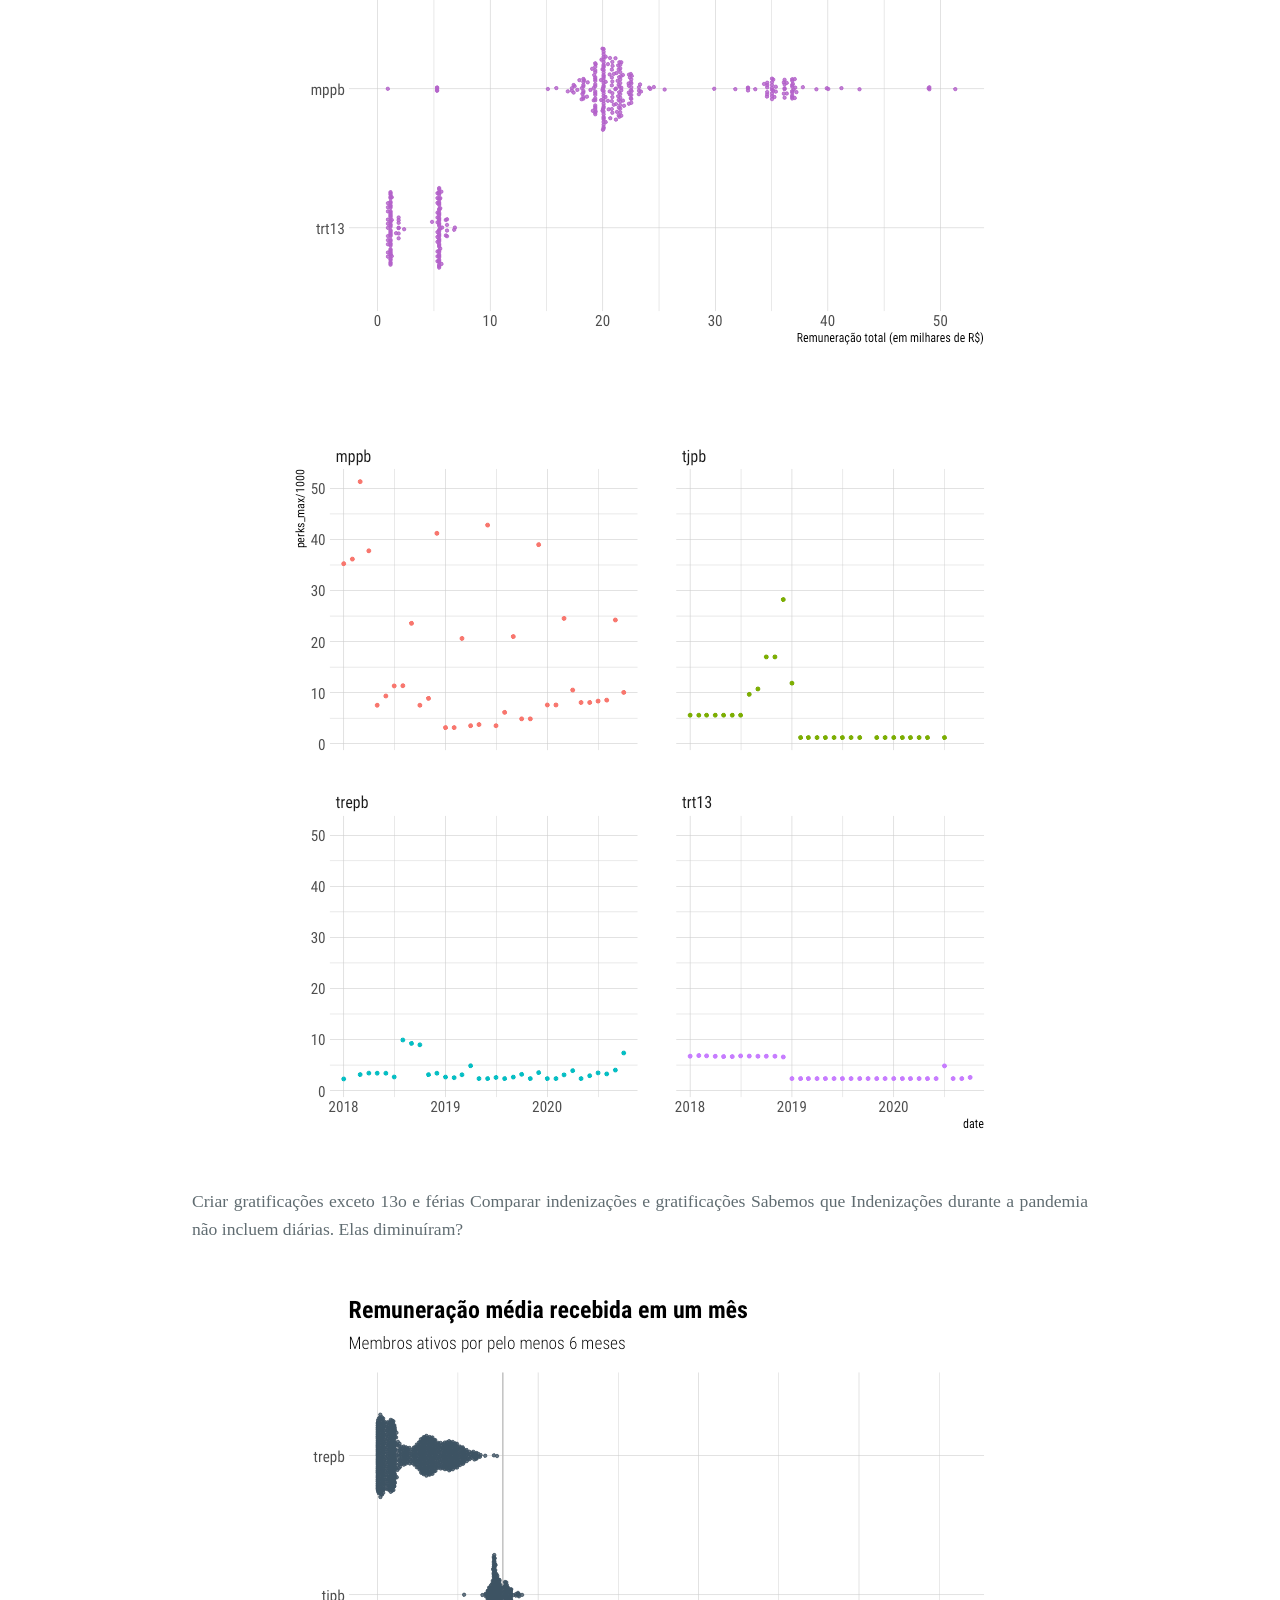
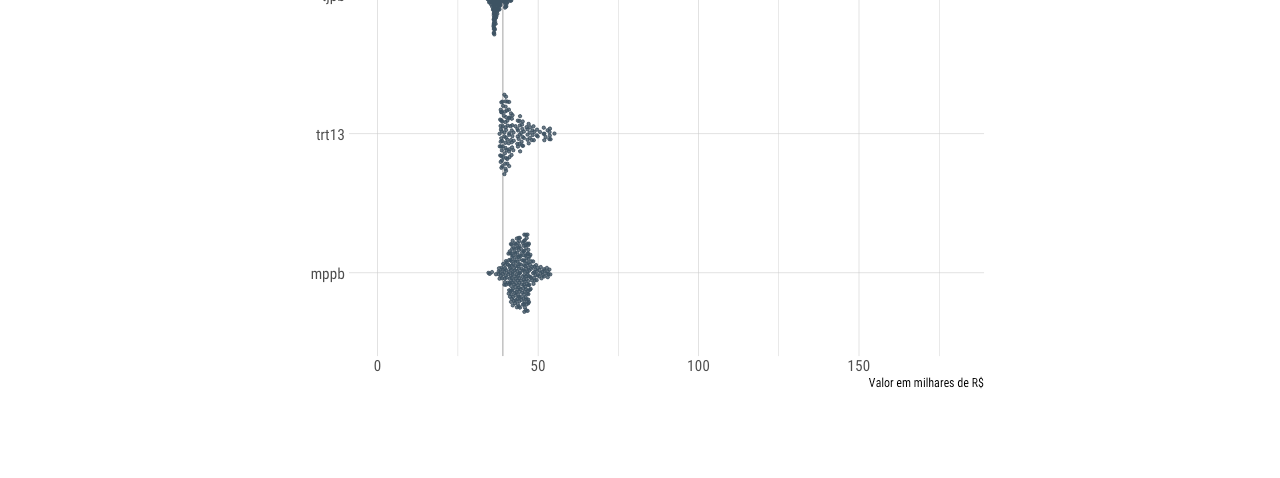
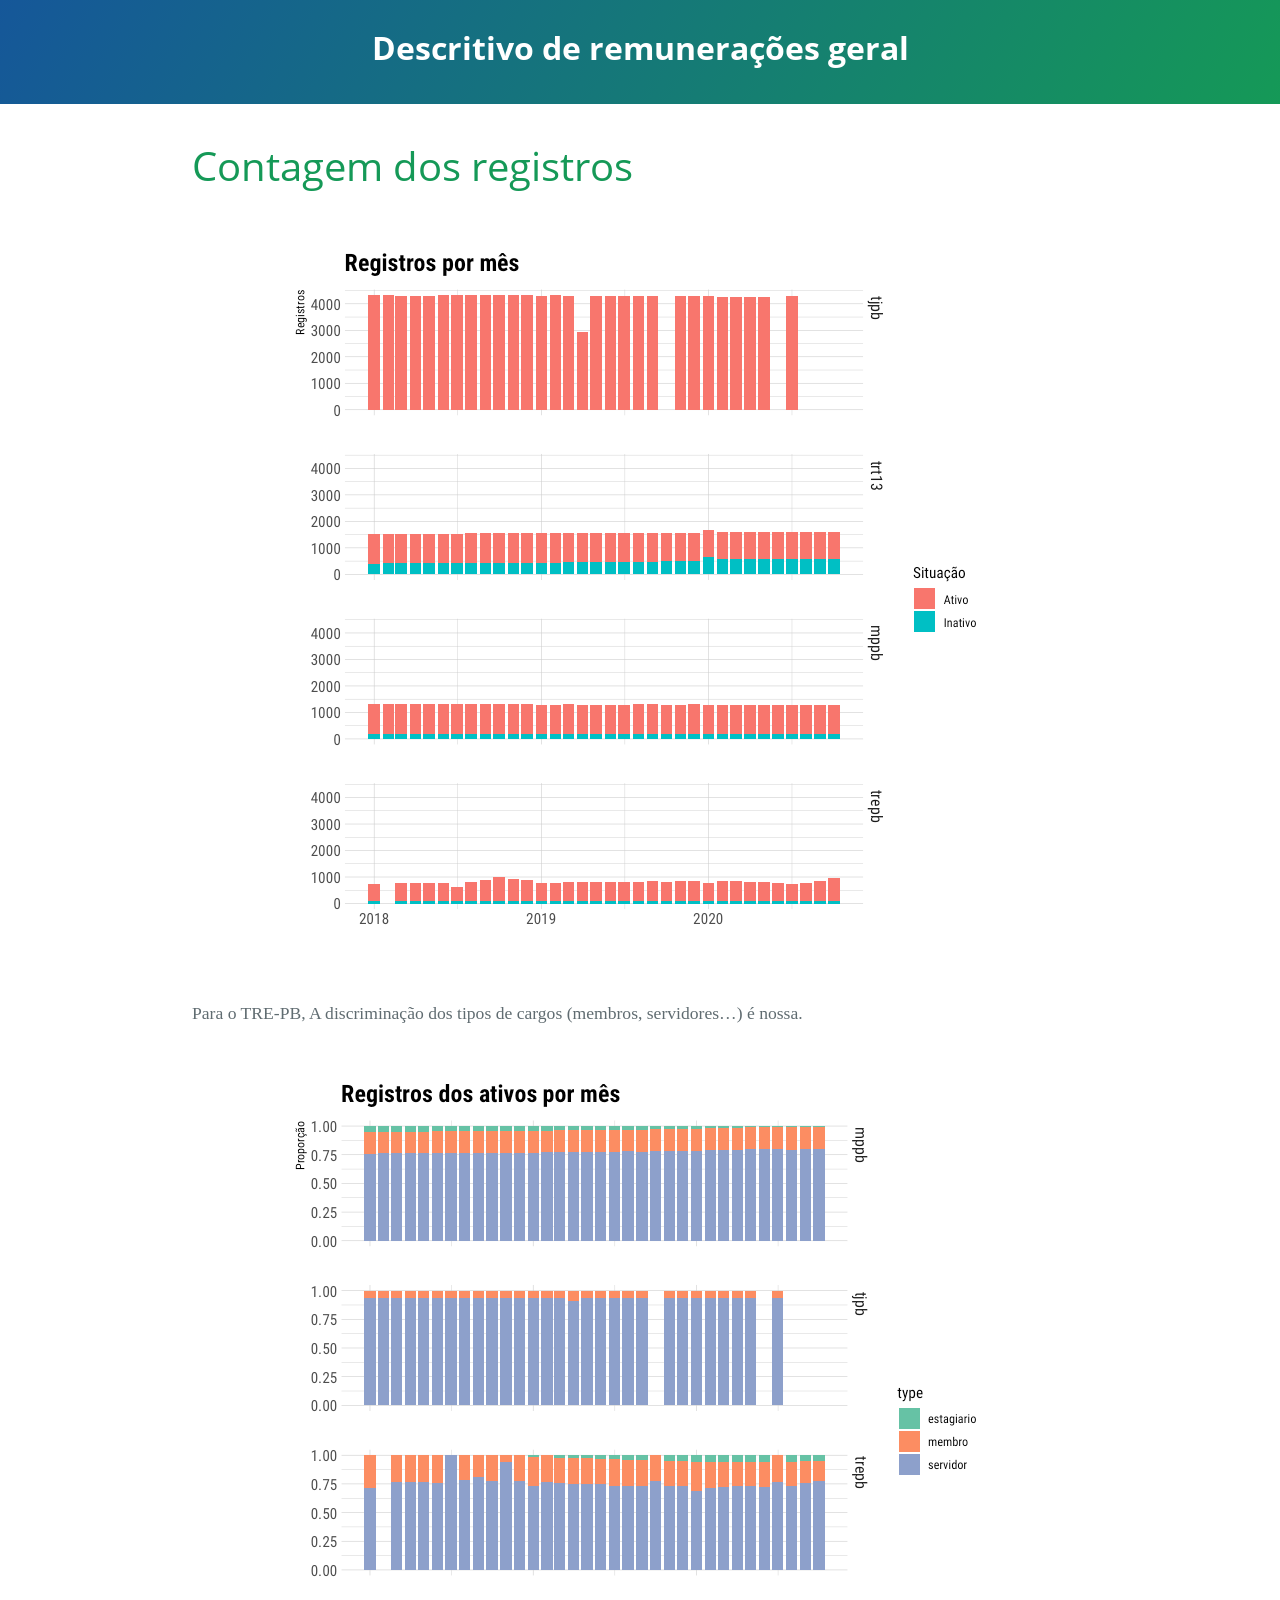
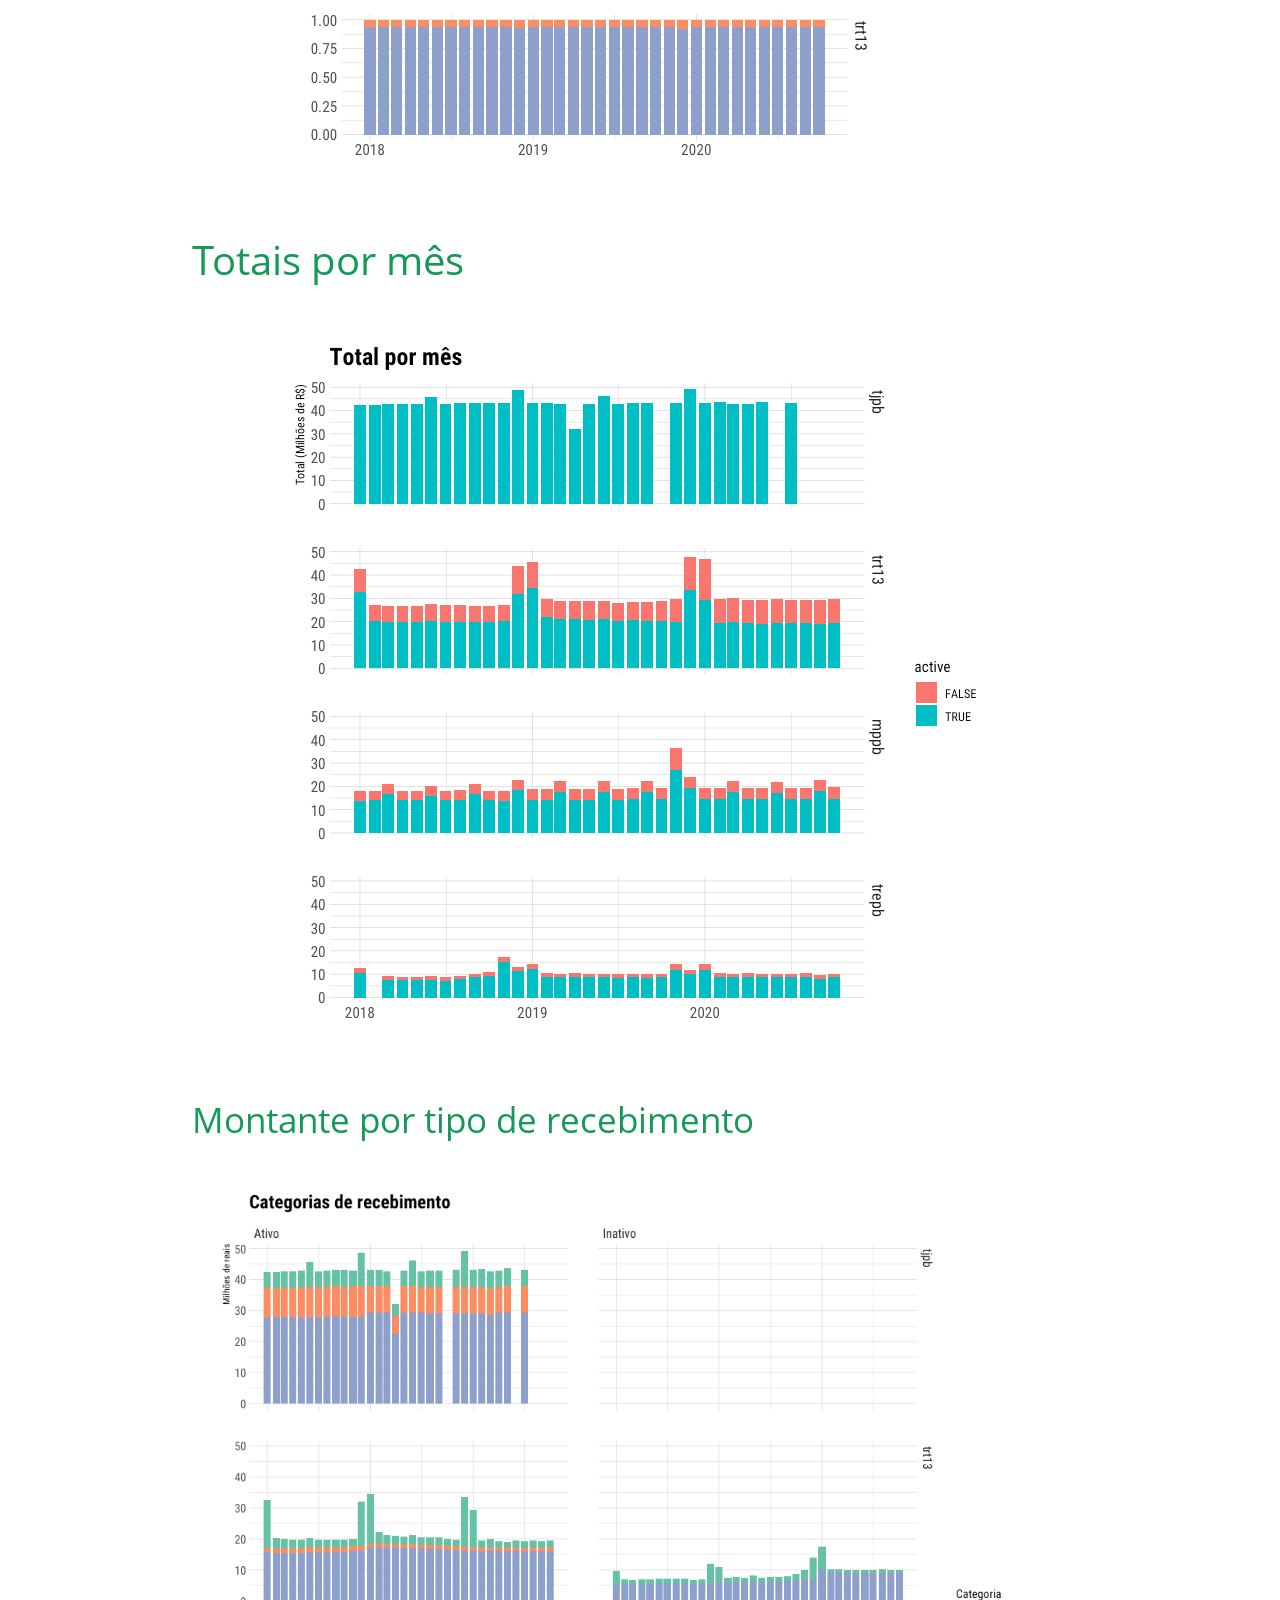
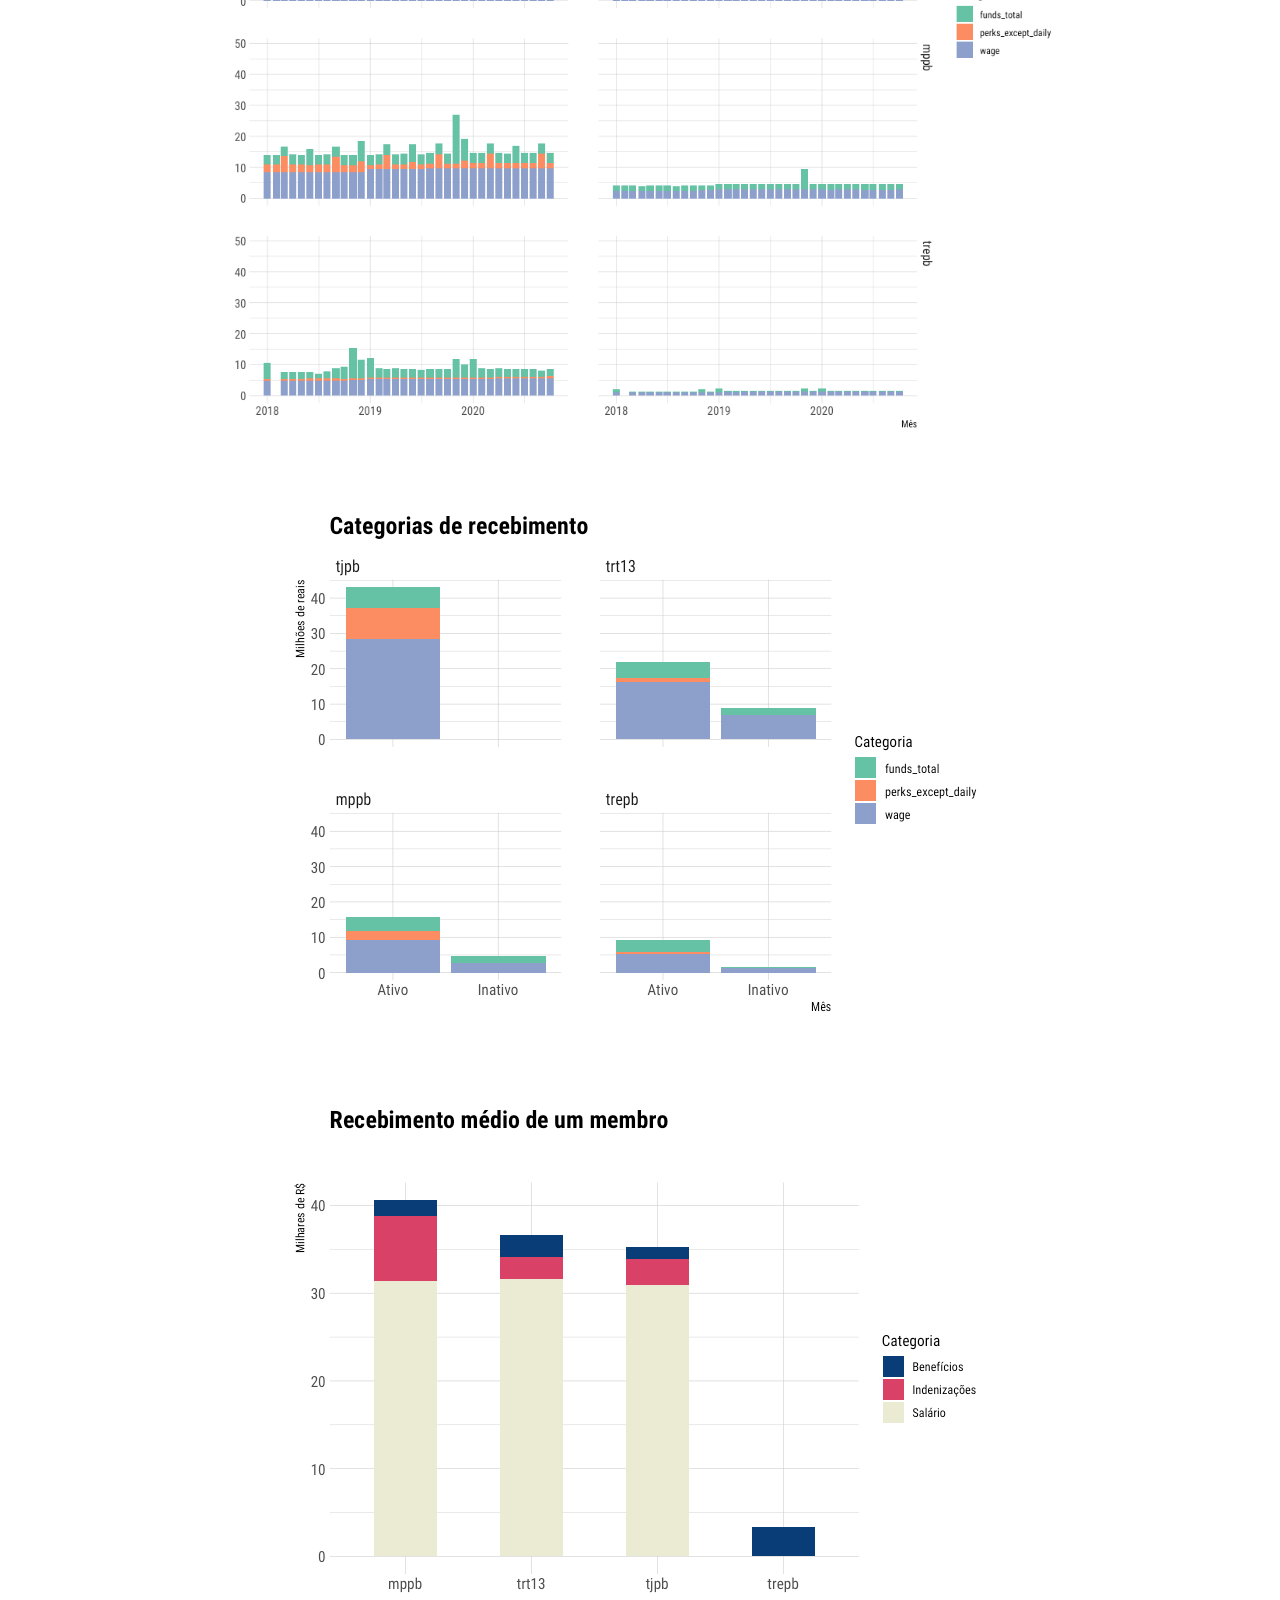
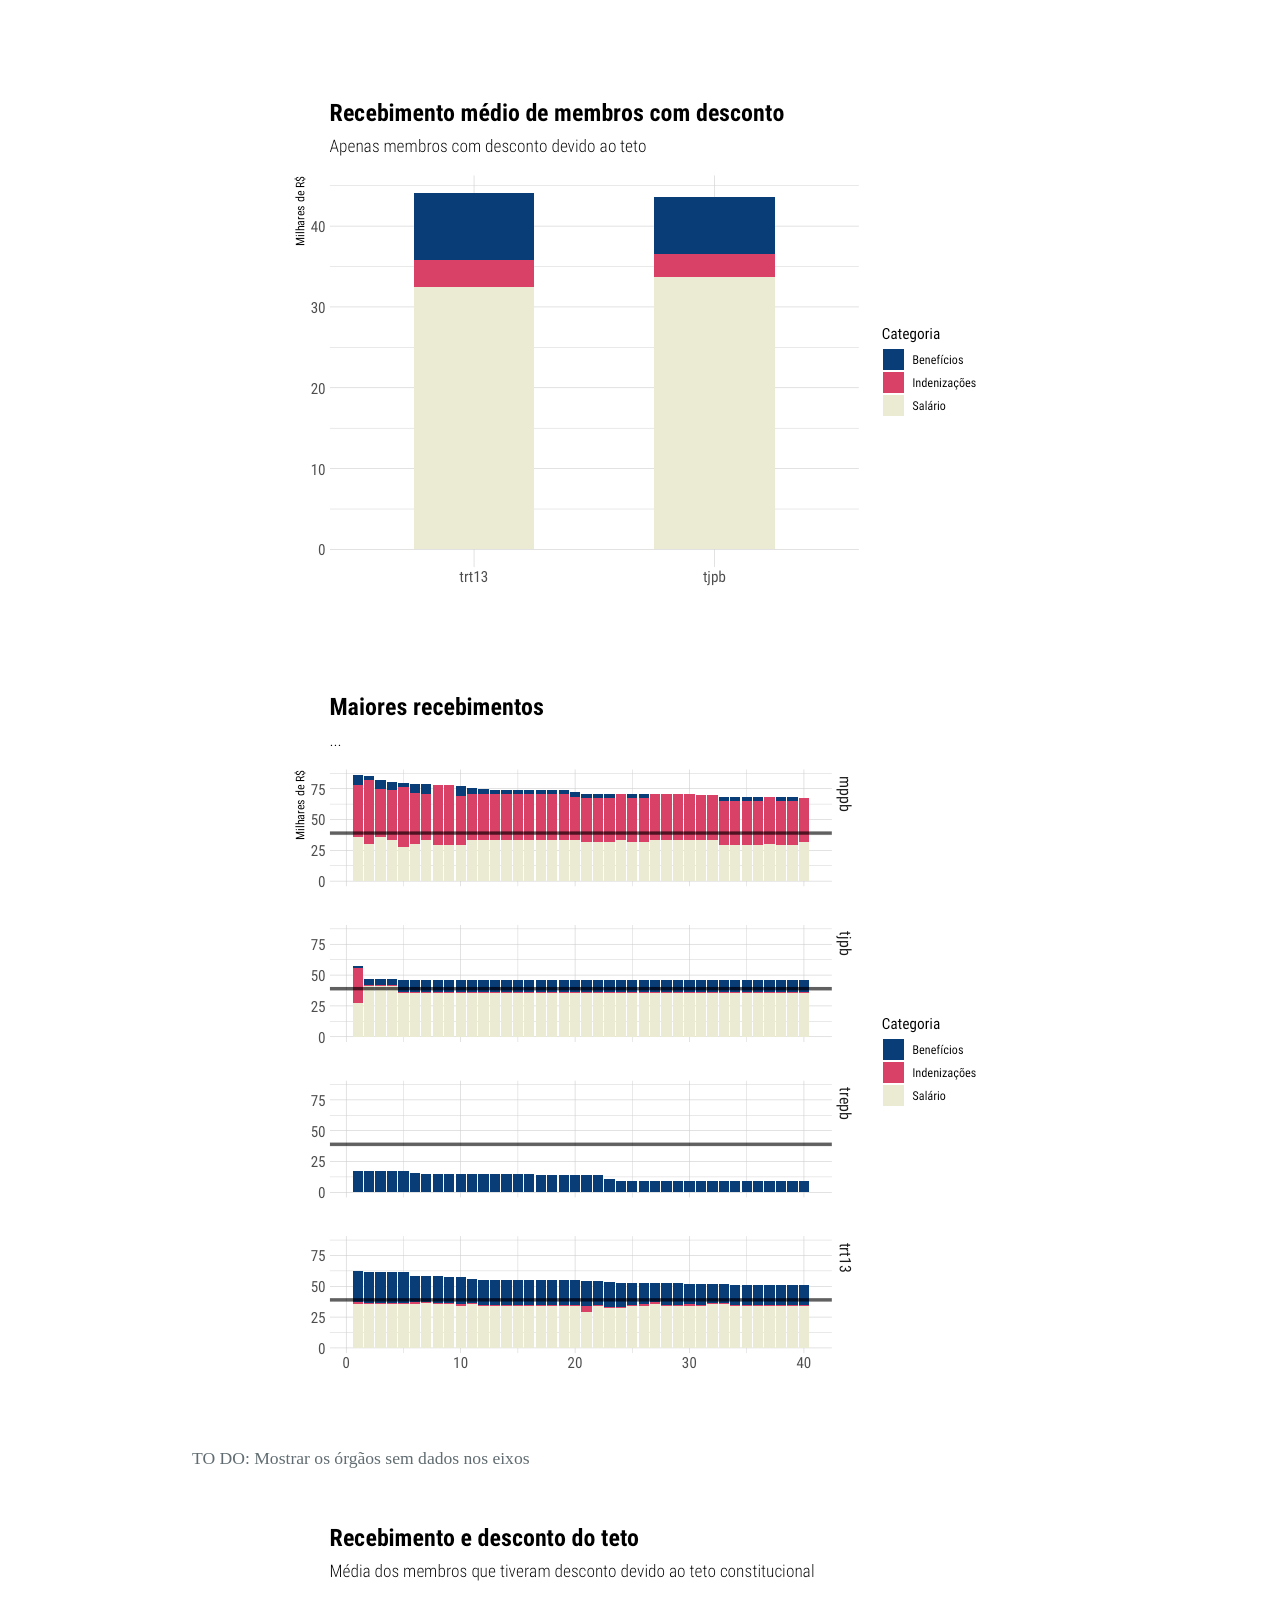
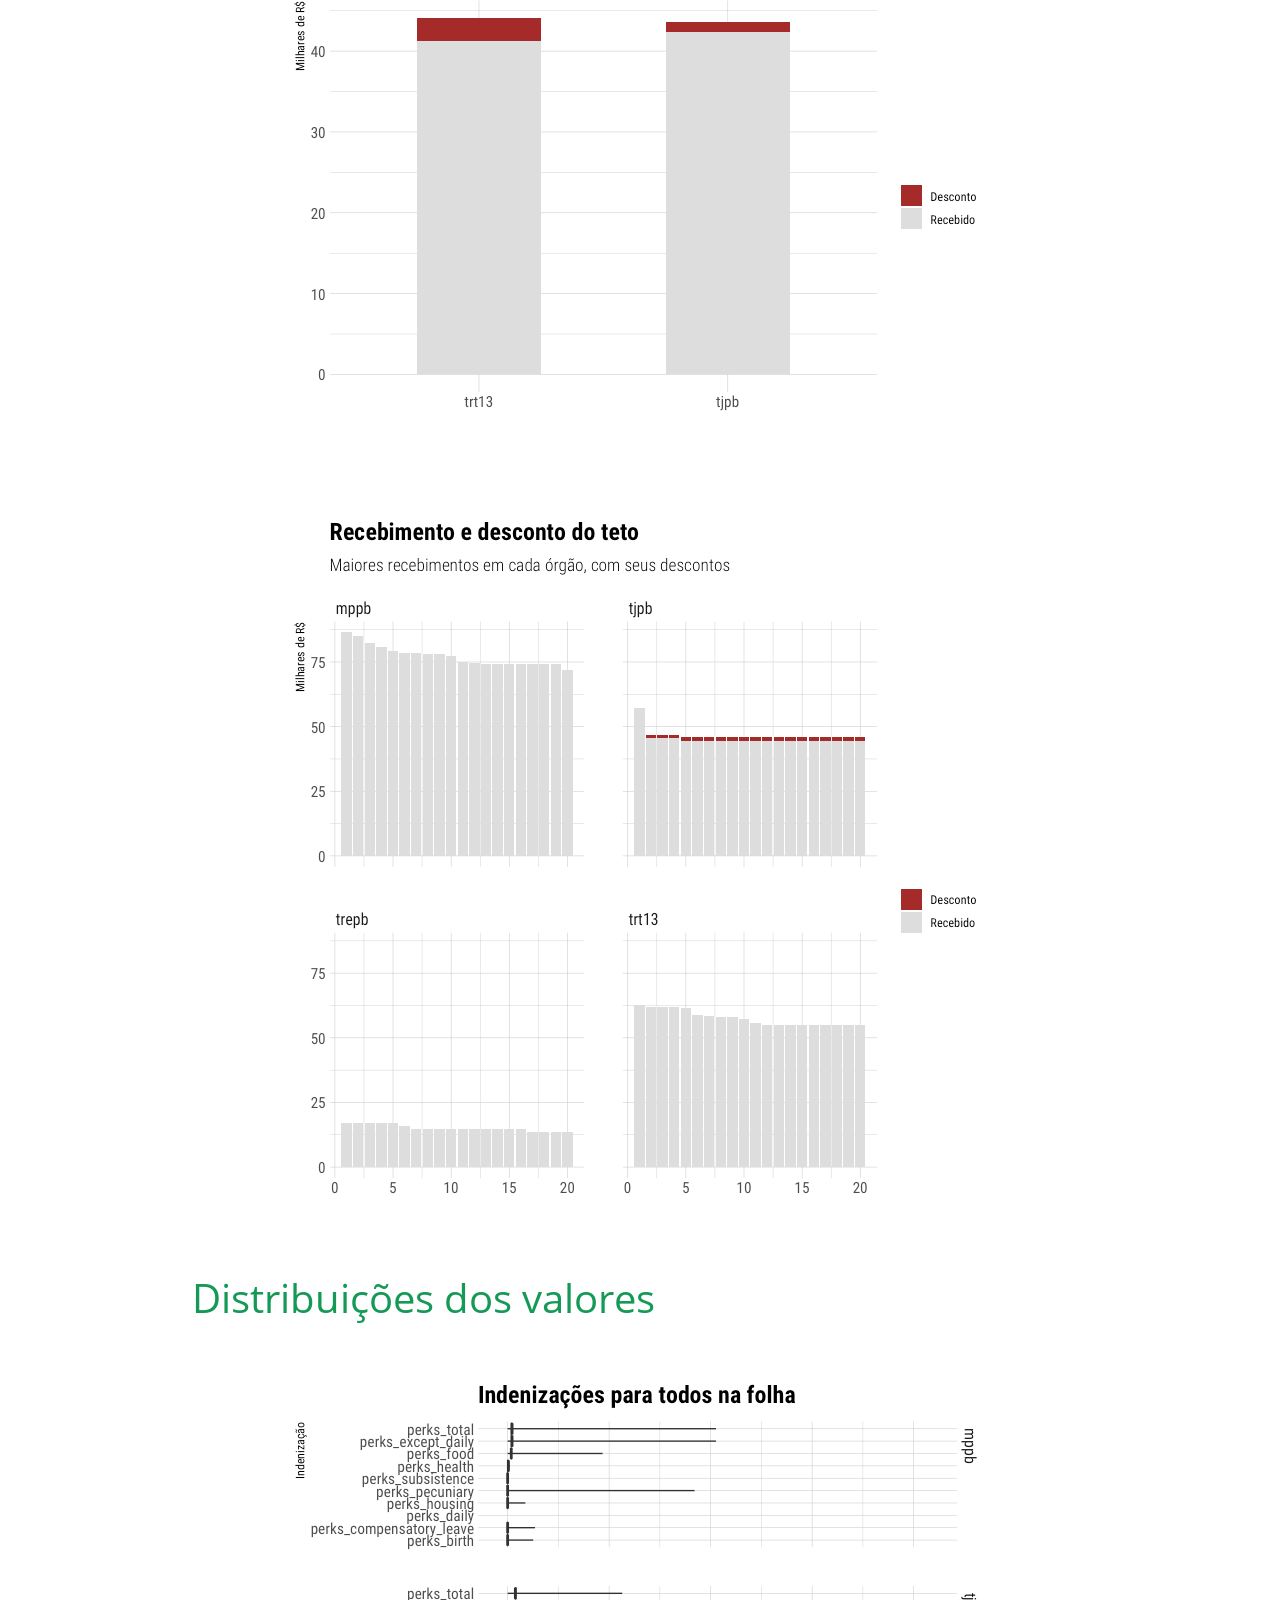
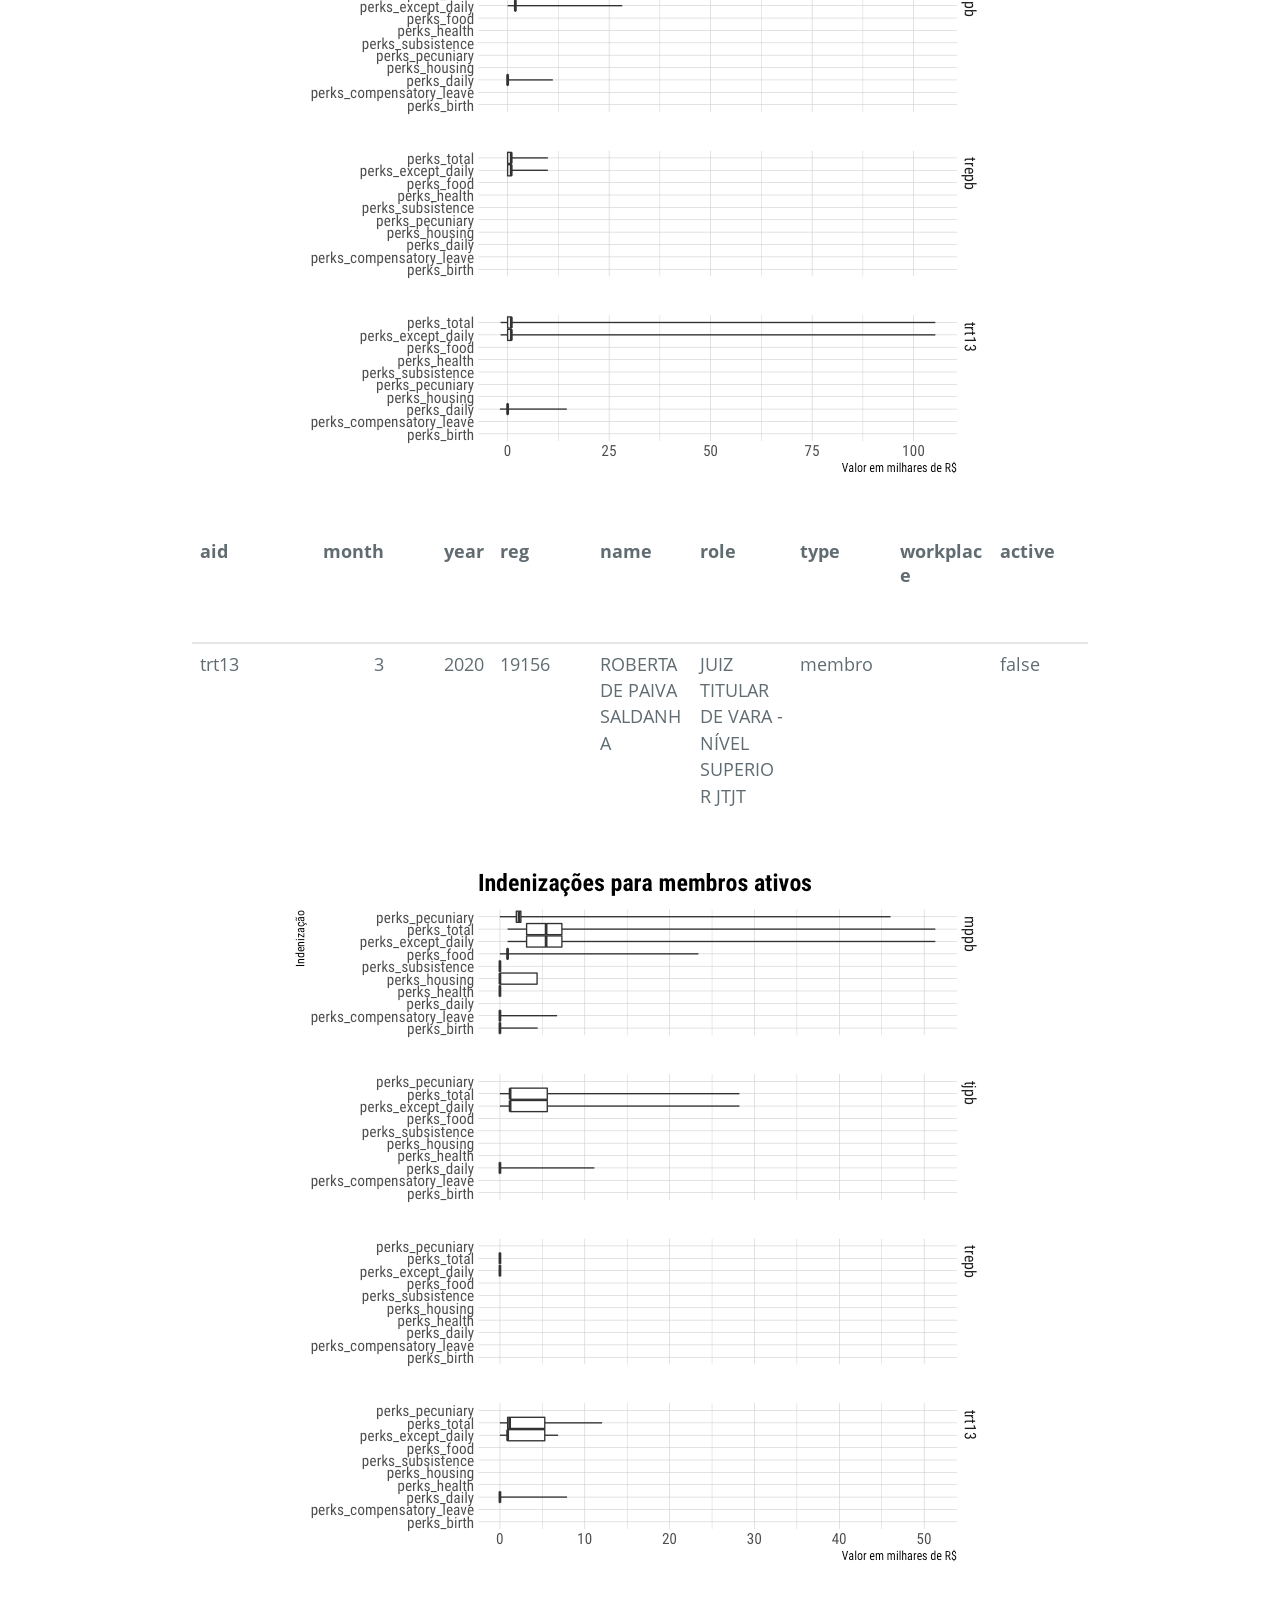
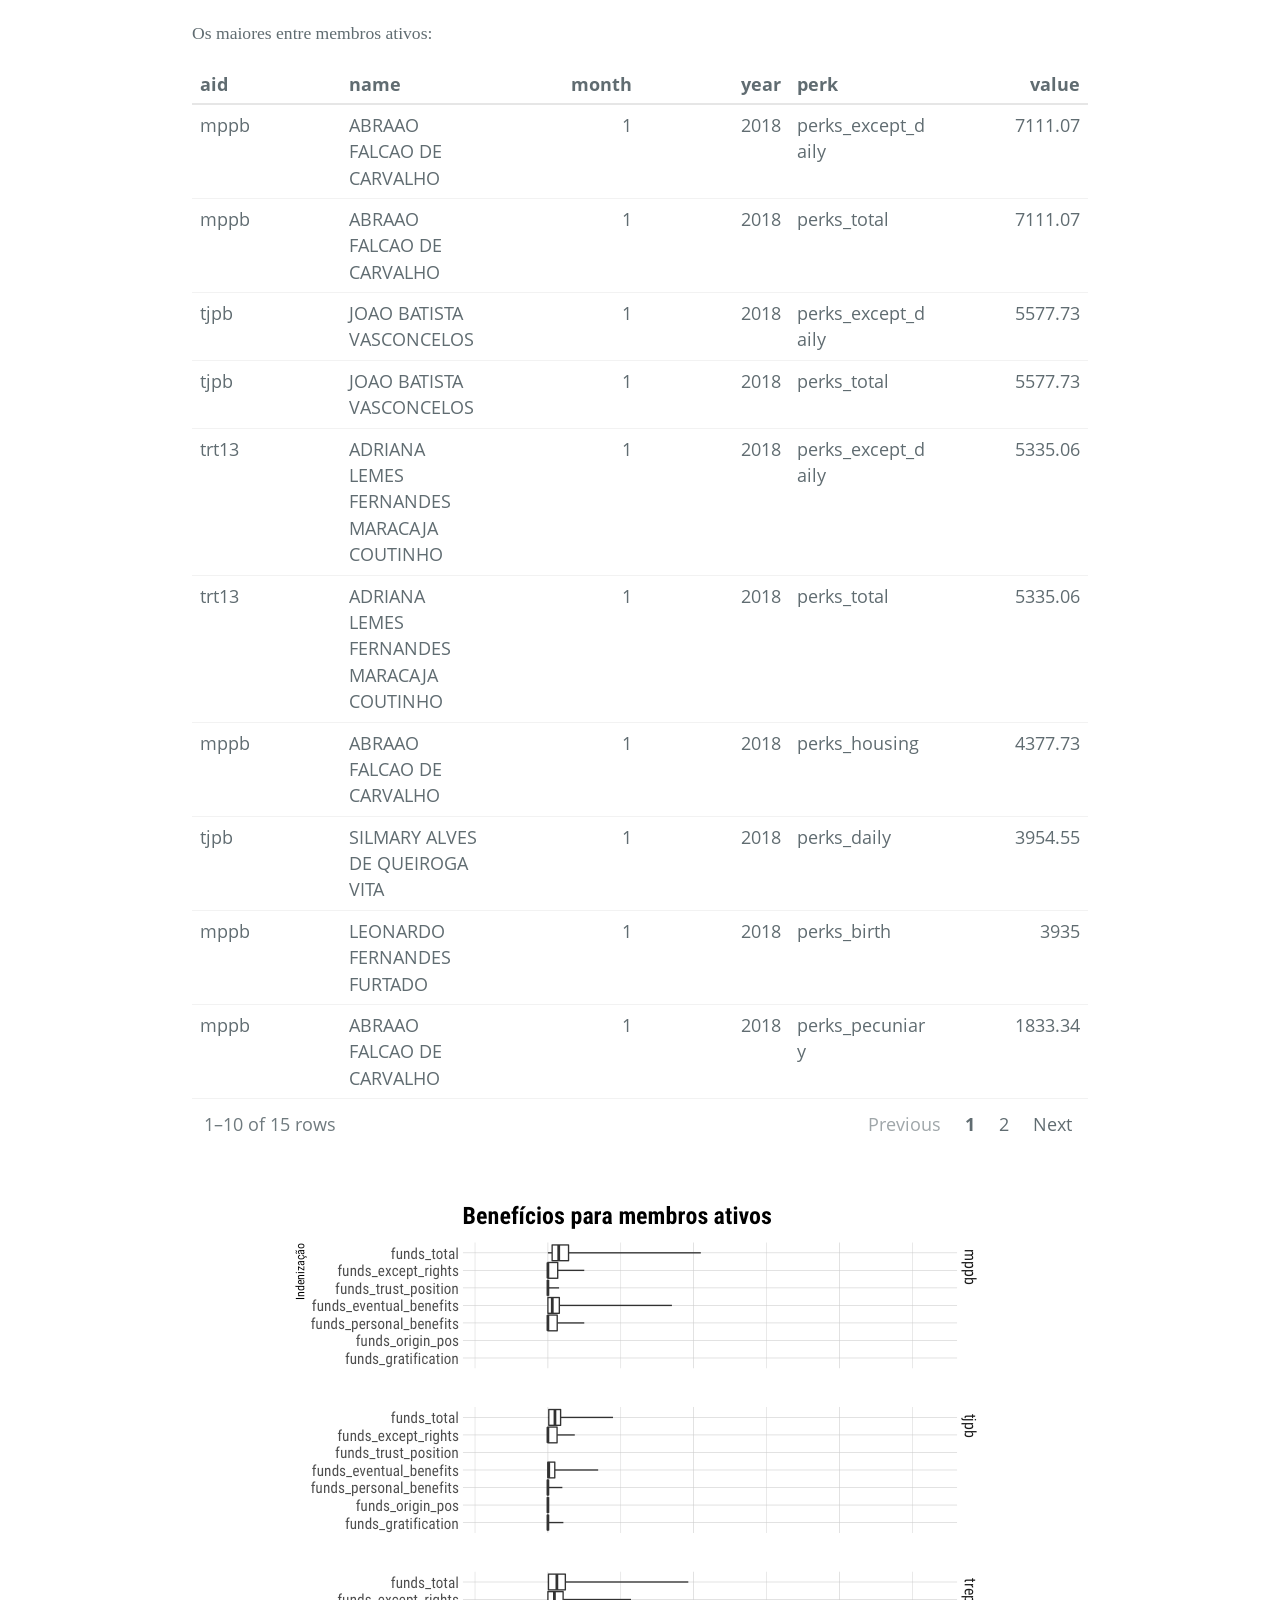
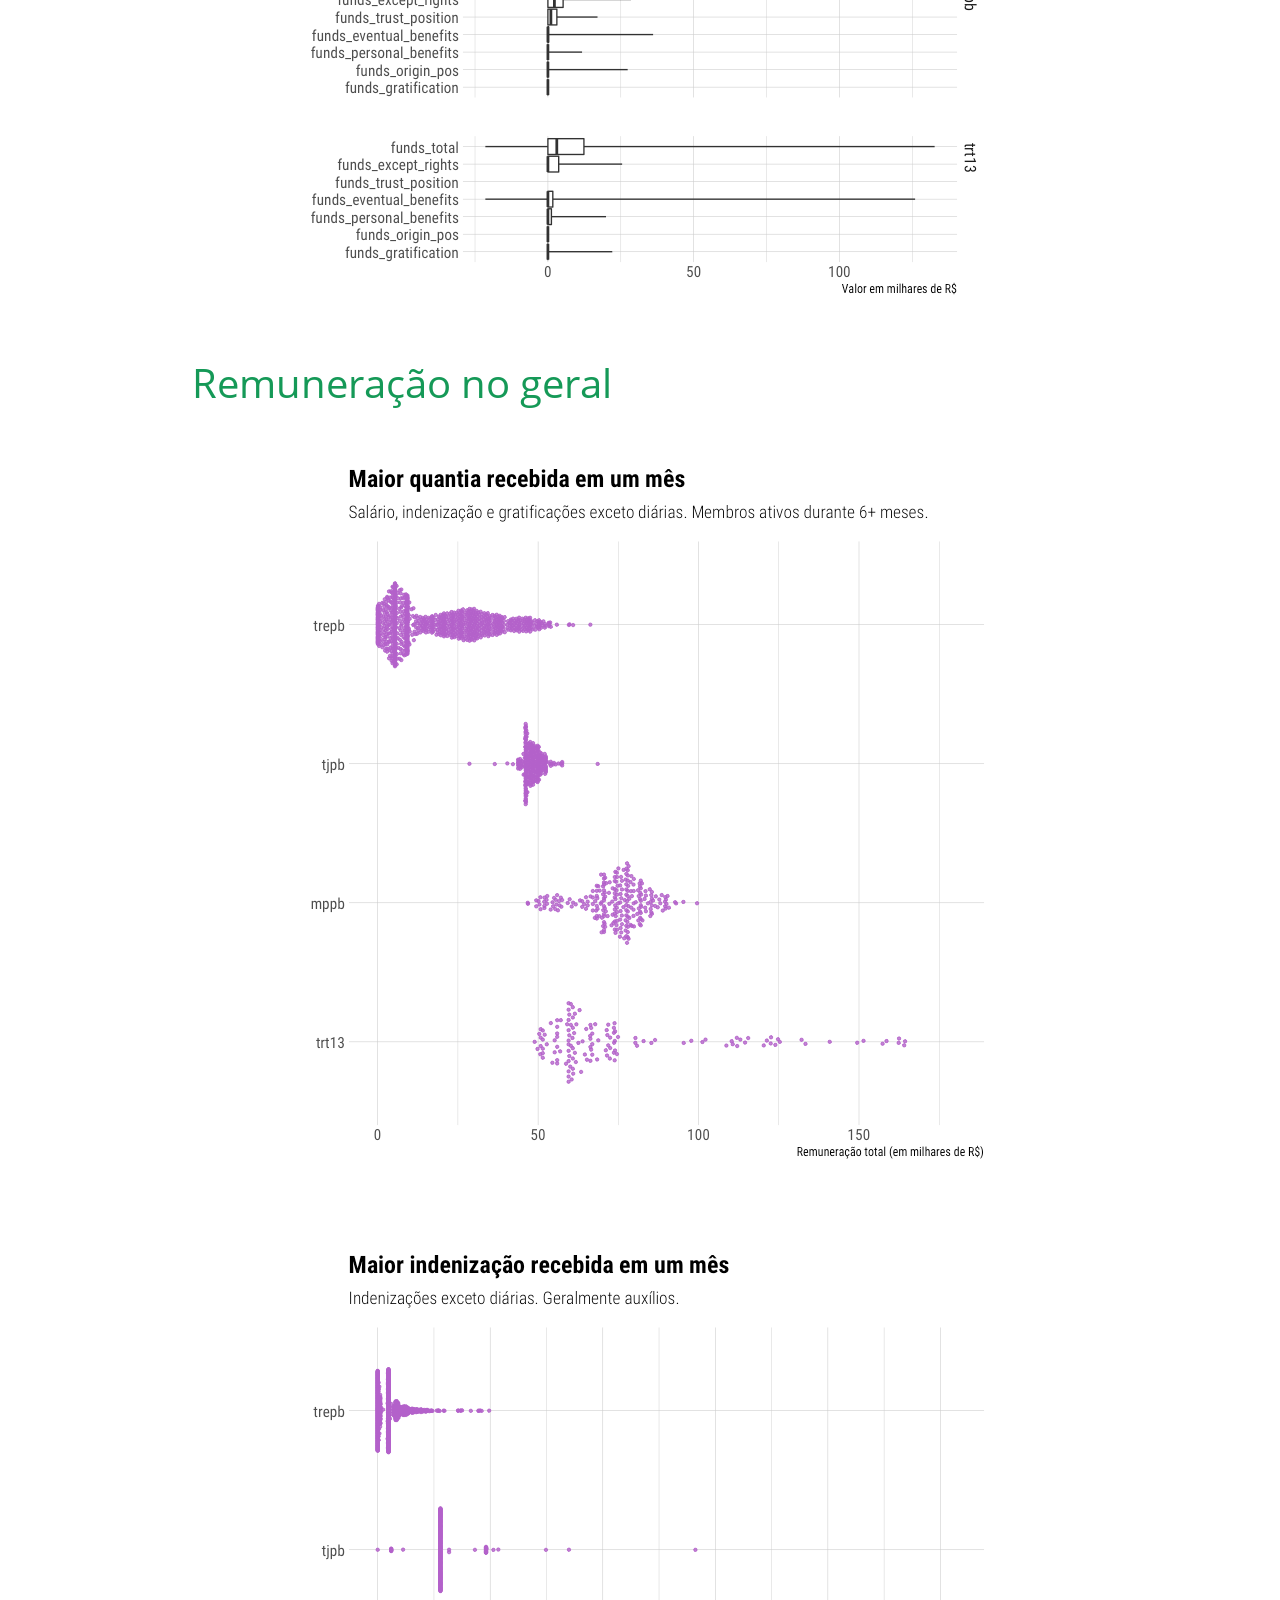
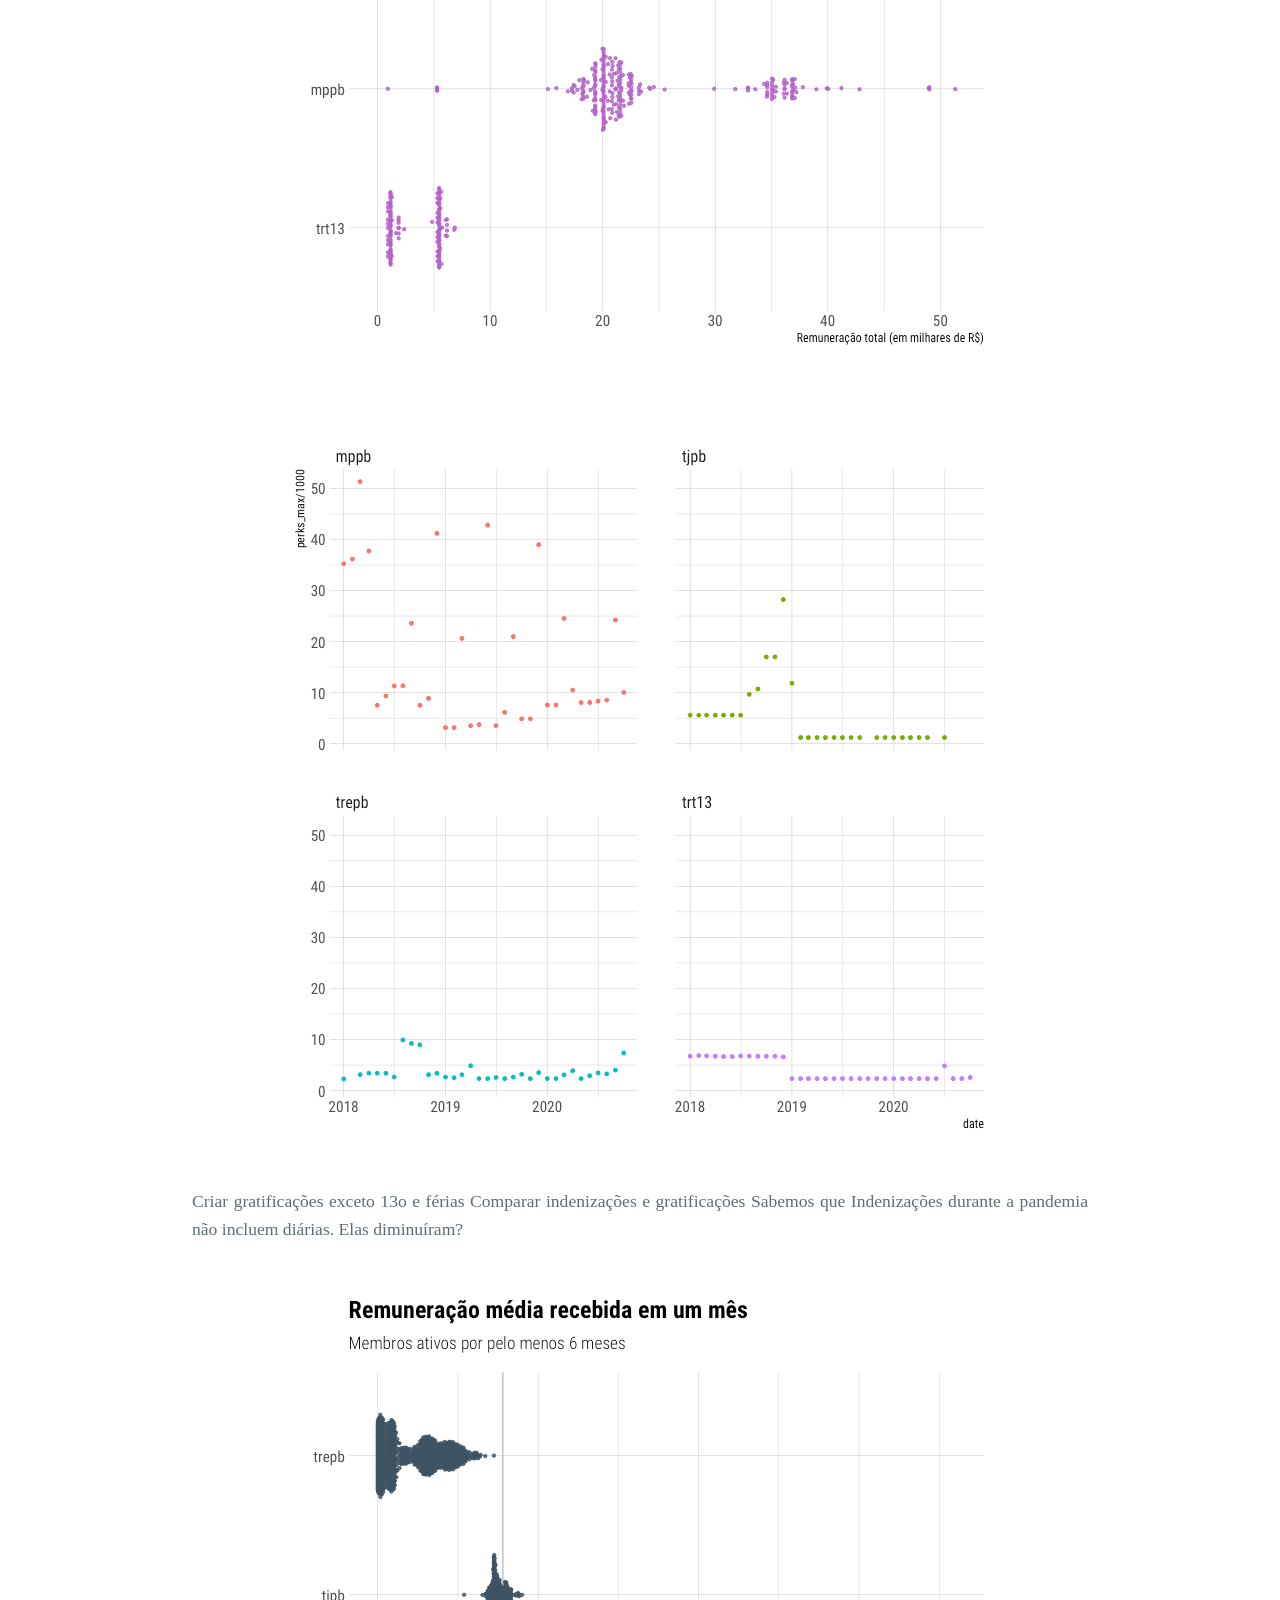
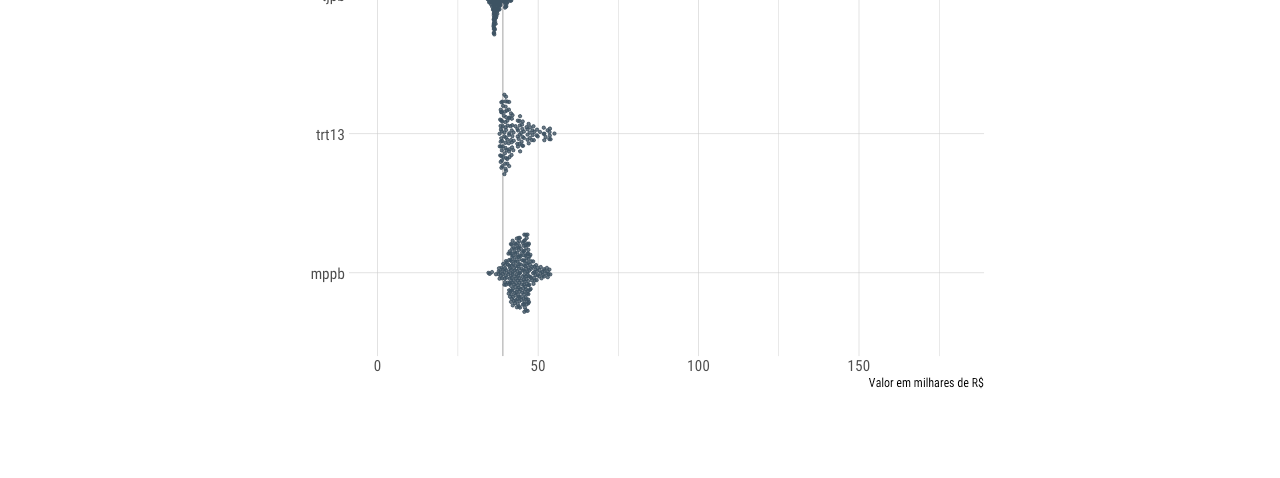
